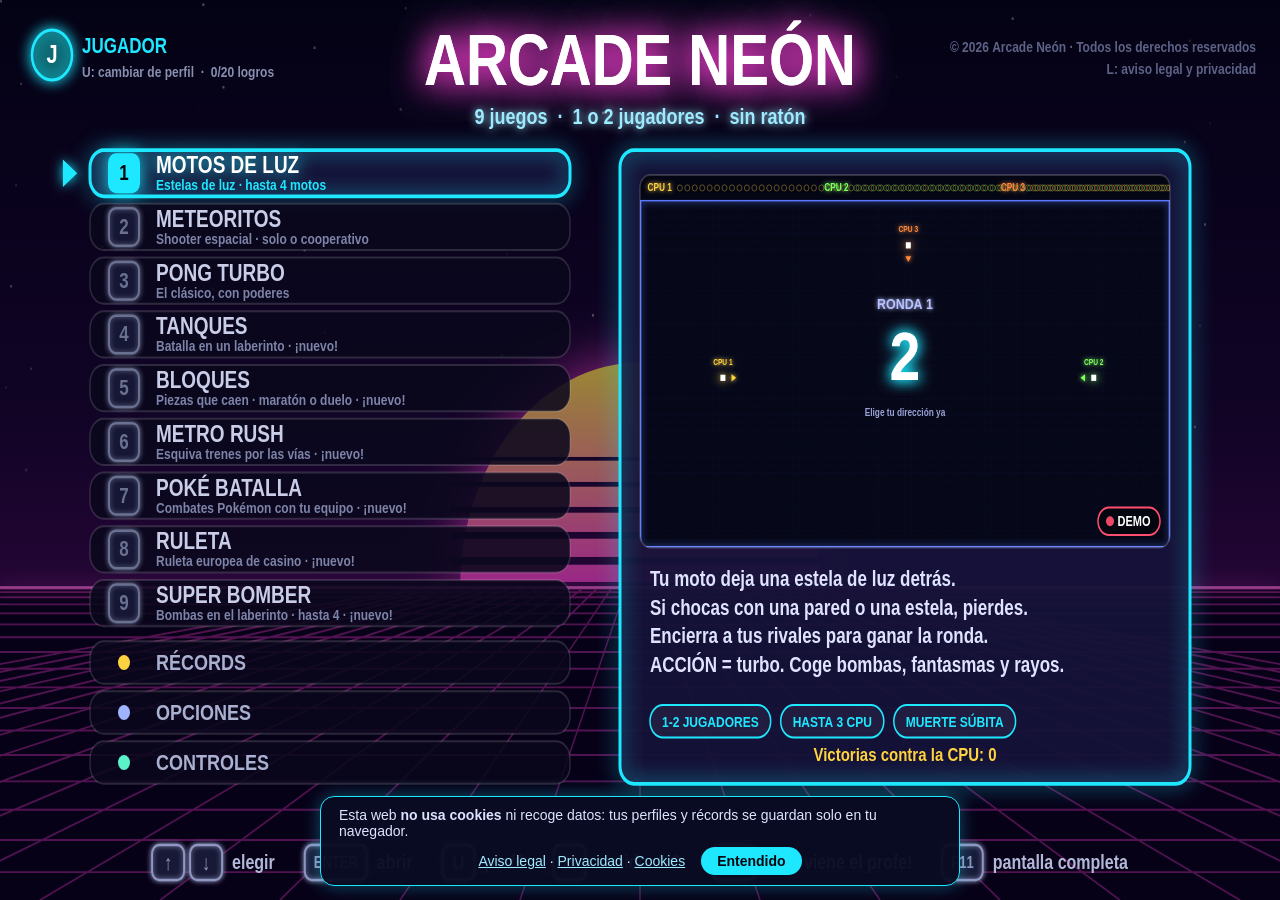
==== index.html @ 1b90b761 "Llenar toda la pantalla y boton de pantalla completa en el movil - Opcion "Forma de la imagen": LLEN" ====
<!doctype html>
<html lang="es">
<head>
<meta charset="utf-8">
<meta name="viewport" content="width=device-width,initial-scale=1">
<title>Arcade Neón</title>
<meta name="description" content="Arcade Neón: 9 minijuegos retro con estética neón para jugar solo o con un amigo en el mismo teclado. Motos de luz, meteoritos, pong, tanques, bloques, metro, combates Pokémon, ruleta y bombas. Gratis y sin instalar nada.">
<meta name="theme-color" content="#04050d">
<link rel="canonical" href="https://neonarcade.es/">
<meta property="og:type" content="website">
<meta property="og:url" content="https://neonarcade.es/">
<meta property="og:site_name" content="Arcade Neón">
<meta property="og:locale" content="es_ES">
<meta property="og:title" content="Arcade Neón · 9 juegos retro en tu navegador">
<meta property="og:description" content="Motos de luz, meteoritos, pong turbo, tanques, bloques, metro rush, combates Pokémon, ruleta y Super Bomber. Solo o con un amigo, con el teclado.">
<meta property="og:image" content="https://neonarcade.es/icons/icon-512.png">
<link rel="manifest" href="manifest.webmanifest">
<link rel="icon" id="favicon" href="icons/icon-192.png">
<link rel="apple-touch-icon" href="icons/icon-192.png">
<style>html,body{margin:0;height:100%;overflow:hidden;background:#04050d;overscroll-behavior:none}#c{position:fixed;left:0;top:0;display:block;cursor:none;outline:none;touch-action:none}#pad{position:fixed;left:0;right:0;bottom:0;z-index:6;touch-action:none;user-select:none;-webkit-user-select:none;-webkit-touch-callout:none;-webkit-tap-highlight-color:transparent;font-family:"Segoe UI",Roboto,Arial,sans-serif;color:#dfe3ff;--st:150px;--bt:78px}#pad[hidden]{display:none}#pad.port{background:linear-gradient(rgba(6,6,22,.5),rgba(6,6,22,.82) 30%);border-top:1.5px solid rgba(30,232,255,.4);box-shadow:0 -8px 24px rgba(30,232,255,.12)}#pad.land{top:0;pointer-events:none}#pad.land .pad-bar,#pad.land .pad-stick,#pad.land .pad-btns{pointer-events:auto}#pad.land .pad-base,#pad.land .pb{opacity:.6}.pad-bar{position:absolute;left:8px;right:8px;top:8px;display:flex;gap:6px;align-items:center}#pad.land .pad-bar{left:auto;right:8px;top:6px;max-width:calc(100% - 16px);opacity:.75}#pad.land .pk{height:32px;min-width:34px;padding:0 8px;font-size:12px}.pad-ctx{flex:1;display:flex;gap:6px;overflow-x:auto;scrollbar-width:none;touch-action:pan-x}.pad-ctx::-webkit-scrollbar{display:none}#pad.port .pad-bar{flex-wrap:wrap}#pad.port .pad-ctx{order:5;flex-basis:100%;flex-wrap:wrap;justify-content:center;overflow:visible}#pad.port .pad-ctx:empty{display:none}#pad.port .pad-sp{flex:1}#pad.land .pad-sp{display:none}.pk{flex:none;min-width:40px;height:38px;padding:0 11px;border-radius:10px;border:1.5px solid rgba(158,234,255,.45);background:rgba(10,12,35,.88);color:#dfe3ff;font:700 13px "Segoe UI",Roboto,Arial,sans-serif;white-space:nowrap;touch-action:none}.pk.ctx{border-color:rgba(255,210,63,.6);color:#ffe9a6}.pk.hot{border-color:#1ee8ff;color:#fff;box-shadow:0 0 12px rgba(30,232,255,.6)}.pk.down,.pb.down{filter:brightness(1.5);transform:scale(.93)}.pad-stick{position:absolute;left:0;bottom:0;width:50%;top:56px}#pad.land .pad-stick{top:auto;width:36%;height:62%}.pad-base{position:absolute;left:50%;top:50%;width:var(--st);height:var(--st);transform:translate(-50%,-50%);border-radius:50%;border:2px solid rgba(30,232,255,.55);background:radial-gradient(rgba(30,232,255,.14),rgba(30,232,255,.03) 70%);box-shadow:0 0 22px rgba(30,232,255,.28),inset 0 0 18px rgba(30,232,255,.15)}.pad-knob{position:absolute;left:29%;top:29%;width:42%;height:42%;border-radius:50%;background:radial-gradient(circle at 35% 35%,#c9fbff,#1ee8ff 55%,#0a7f90);box-shadow:0 0 16px #1ee8ff}.pad-btns{position:absolute;right:0;bottom:0;width:50%;top:56px}#pad.land .pad-btns{top:auto;width:36%;height:62%}.pb{position:absolute;width:var(--bt);height:var(--bt);border-radius:50%;border:0;padding:0;color:#05060f;font:900 28px "Segoe UI",Roboto,Arial,sans-serif;touch-action:none}.pb b{display:block;line-height:var(--bt)}.pb span{position:absolute;left:50%;top:calc(100% + 6px);transform:translateX(-50%);font:700 11px "Segoe UI",Roboto,Arial,sans-serif;color:#9aa3d6;white-space:nowrap;letter-spacing:.4px}.pb-a{right:12%;top:22%;background:radial-gradient(circle at 35% 30%,#c9fbff,#1ee8ff 60%,#0a8fa0);box-shadow:0 0 22px rgba(30,232,255,.65)}.pb-b{right:calc(12% + var(--bt) + 14px);top:calc(22% + var(--bt) * .55);background:radial-gradient(circle at 35% 30%,#ffd0f5,#ff3fd8 60%,#a01d8a);box-shadow:0 0 22px rgba(255,63,216,.6)}#pad-in{position:absolute;left:0;top:0;width:1px;height:1px;opacity:0;border:0;padding:0;font-size:16px;pointer-events:none}#aviso{position:fixed;left:50%;bottom:14px;transform:translateX(-50%);z-index:7;max-width:calc(100% - 32px);box-sizing:border-box;display:flex;flex-wrap:wrap;align-items:center;justify-content:center;gap:8px 16px;padding:10px 18px;border-radius:14px;background:rgba(10,12,35,.96);border:1.5px solid #1ee8ff;box-shadow:0 0 18px rgba(30,232,255,.35);color:#dfe3ff;font:14px "Segoe UI",Roboto,Arial,sans-serif;cursor:default}#aviso[hidden]{display:none}#aviso a{color:#9eeaff}#aviso button{font:700 14px "Segoe UI",Roboto,Arial,sans-serif;color:#05060f;background:#1ee8ff;border:0;border-radius:16px;padding:6px 16px;cursor:pointer}#profe{position:fixed;inset:0;z-index:10;background:#f4f6f8;color:#1d2433;font-family:"Segoe UI",Roboto,Arial,sans-serif;overflow:hidden;cursor:default}#profe[hidden]{display:none}.av-top{height:58px;background:#1f4e79;color:#fff;display:flex;align-items:center;padding:0 22px;gap:14px}.av-logo{width:32px;height:32px;border-radius:8px;background:#fff;display:flex;align-items:center;justify-content:center;flex:none}.av-brand{font-size:20px;font-weight:600;letter-spacing:.2px;white-space:nowrap}.av-search{margin-left:28px;flex:0 1 420px;height:34px;border-radius:17px;background:rgba(255,255,255,.16);display:flex;align-items:center;padding:0 16px;color:rgba(255,255,255,.75);font-size:14px;white-space:nowrap;overflow:hidden}.av-right{margin-left:auto;display:flex;align-items:center;gap:22px;font-size:14px;color:rgba(255,255,255,.9)}.av-avatar{width:36px;height:36px;border-radius:50%;background:#f0a830;color:#1d2433;display:flex;align-items:center;justify-content:center;font-weight:700}.av-body{display:flex;height:calc(100% - 58px)}.av-side{width:250px;flex:none;background:#fff;border-right:1px solid #e1e5ea;padding:14px 0;overflow:hidden}.av-nav{padding:11px 22px;font-size:15px;color:#33405a}.av-nav.sel{background:#e8f0f8;color:#1f4e79;font-weight:600;border-left:4px solid #1f4e79;padding-left:18px}.av-sec{padding:20px 22px 8px;font-size:12px;font-weight:700;color:#7a8599;text-transform:uppercase;letter-spacing:.6px}.av-course{padding:9px 22px;font-size:14px;color:#33405a;white-space:nowrap;overflow:hidden;text-overflow:ellipsis;display:flex;gap:10px;align-items:center}.av-dot{width:10px;height:10px;border-radius:3px;flex:none}.av-main{flex:1;overflow:auto;padding:26px 32px}.av-h1{font-size:24px;font-weight:600;margin:0 0 18px}.av-row{display:grid;grid-template-columns:2fr 1fr;gap:22px;margin-bottom:24px}.av-card{background:#fff;border:1px solid #e1e5ea;border-radius:10px;padding:18px 20px}.av-card h2,.av-h2{font-size:16px;margin:0 0 12px;color:#1d2433}.av-task{display:flex;justify-content:space-between;gap:12px;padding:10px 0;border-top:1px solid #eef1f4;font-size:14px;color:#33405a}.av-task b{font-weight:600;color:#1d2433}.av-due{color:#b54708;font-size:13px;white-space:nowrap}.av-grid{display:grid;grid-template-columns:repeat(4,minmax(0,1fr));gap:18px}.av-cls{background:#fff;border:1px solid #e1e5ea;border-radius:10px;overflow:hidden}.av-cls .hd{height:84px;padding:14px 16px;color:#fff;font-weight:600;font-size:17px;display:flex;align-items:flex-end;box-sizing:border-box}.av-cls .ft{padding:12px 16px;font-size:13px;color:#5a6577}.av-bar{height:6px;background:#eef1f4;border-radius:3px;margin-top:8px;overflow:hidden}.av-bar i{display:block;height:100%;background:#2e7d32}@media (max-width:1100px){.av-grid{grid-template-columns:repeat(2,minmax(0,1fr))}.av-row{grid-template-columns:1fr}}@media (max-width:760px){.av-side,.av-search{display:none}}</style>
</head>
<body>
<canvas id="c"></canvas>
<script src="pokedata.js"></script>
<div id="pad" hidden>
  <div class="pad-bar">
    <button class="pk" data-act="esc">◀</button>
    <div class="pad-ctx"></div>
    <span class="pad-sp"></span>
    <button class="pk" data-act="kb" title="Teclado">⌨</button>
    <button class="pk" data-act="snd" title="Sonido">🔇</button>
    <button class="pk" data-act="fs" title="Pantalla completa">⛶</button>
    <button class="pk" data-act="profe" title="¡Que viene el profe!">👀</button>
  </div>
  <div class="pad-stick"><div class="pad-base"><div class="pad-knob"></div></div></div>
  <div class="pad-btns">
    <button class="pb pb-b" data-act="b"><b>B</b><span></span></button>
    <button class="pb pb-a" data-act="a"><b>A</b><span></span></button>
  </div>
  <input id="pad-in" type="text" autocomplete="off" autocorrect="off" autocapitalize="off" spellcheck="false" aria-label="Teclado">
</div>
<div id="aviso" hidden>
  <span>Esta web <b>no usa cookies</b> ni recoge datos: tus perfiles y récords se guardan solo en tu navegador.</span>
  <span><a href="aviso-legal.html" target="_blank" rel="noopener">Aviso legal</a> · <a href="privacidad.html" target="_blank" rel="noopener">Privacidad</a> · <a href="cookies.html" target="_blank" rel="noopener">Cookies</a></span>
  <button id="aviso-ok">Entendido</button>
</div>
<div id="profe" hidden>
  <div class="av-top">
    <div class="av-logo"><svg width="22" height="22" viewBox="0 0 24 24"><path d="M2.5 8 12 4l9.5 4L12 12z" fill="#1f4e79"/><path d="M6 10.2v4.6c1.7 1.5 3.7 2.3 6 2.3s4.3-.8 6-2.3v-4.6" fill="none" stroke="#1f4e79" stroke-width="2"/><path d="M20.5 8.5v5" stroke="#1f4e79" stroke-width="1.6"/></svg></div>
    <div class="av-brand" id="av-brand">Aula Virtual</div>
    <div class="av-search">Buscar cursos, tareas y recursos…</div>
    <div class="av-right"><span>Avisos</span><span>Mensajes</span><div class="av-avatar" id="av-ini">A</div></div>
  </div>
  <div class="av-body">
    <div class="av-side">
      <div class="av-nav sel">Inicio</div>
      <div class="av-nav">Calendario</div>
      <div class="av-nav">Tareas</div>
      <div class="av-nav">Calificaciones</div>
      <div class="av-sec">Mis cursos</div>
      <div id="av-side-courses"></div>
    </div>
    <div class="av-main">
      <h1 class="av-h1" id="av-hello">Hola de nuevo</h1>
      <div class="av-row">
        <div class="av-card"><h2>Próximas entregas</h2><div id="av-tasks"></div></div>
        <div class="av-card"><h2>Avisos del centro</h2><div class="av-task">No hay avisos nuevos.</div></div>
      </div>
      <div class="av-h2">Mis cursos</div>
      <div class="av-grid" id="av-courses"></div>
    </div>
  </div>
</div>
<script>/*! Arcade Neón · © 2026 Arcade Neón · Todos los derechos reservados · https://neonarcade.es/ */
!function(){"use strict";const t=1280,e=720,s=2*Math.PI,i=document.getElementById("c"),a=i.getContext("2d"),o=document.getElementById("profe"),l="© 2026 Arcade Neón · Todos los derechos reservados";function n(){try{window.open("aviso-legal.html","_blank","noopener")}catch(t){}}let r=1,h=0,f=0,c=1,d=1;const u={p1:"#1ee8ff",p2:"#ff3fd8",cpu:["#ffd23f","#7dff5c","#ff8a3d"]},p='"Segoe UI Black","Arial Black","Segoe UI",sans-serif',m='"Segoe UI",Tahoma,Arial,sans-serif',b='Consolas,"Courier New",monospace',g=["FÁCIL","NORMAL","DIFÍCIL"],y=["—","FÁCIL","NORMAL","DIFÍCIL"],v=(t,e)=>t+Math.random()*(e-t),k=(t,e,s)=>t<e?e:t>s?s:t,S=t=>t[Math.floor(Math.random()*t.length)];function w(t,e){let i=(t-e)%s;return i>Math.PI&&(i-=s),i<-Math.PI&&(i+=s),i}function x(t){const e=t%2;return e<1?e:2-e}const M="arcadeneon_",A={get(t,e){try{const s=localStorage.getItem(M+t);return null===s?e:JSON.parse(s)}catch(t){return e}},set(t,e){try{localStorage.setItem(M+t,JSON.stringify(e))}catch(t){}},del(t){try{localStorage.removeItem(M+t)}catch(t){}},keys(){const t=[];try{for(let e=0;e<localStorage.length;e++){const s=localStorage.key(e);s&&0===s.indexOf(M)&&t.push(s.slice(11))}}catch(t){}return t}},T=["#1ee8ff","#ff3fd8","#ffd23f","#7dff5c","#ff8a3d","#c77dff","#5c8cff","#ff4d6d"],P={list:()=>A.get("profiles",[])||[],save(t){A.set("profiles",t)},pre:t=>"p"+t+"_",create(t,e){const s=this.list(),i=s.reduce((t,e)=>Math.max(t,e.id),0)+1,a={id:i,name:t,color:e||T[(i-1)%T.length]};return s.push(a),this.save(s),a},remove(t){const e=this.pre(t);for(const t of A.keys())0===t.indexOf(e)&&A.del(t);this.save(this.list().filter(e=>e.id!==t));const s=A.get("pinfail",{})||{};s[t]&&(delete s[t],A.set("pinfail",s))},rename(t,e){const s=this.list(),i=s.find(e=>e.id===t);i&&(i.name=e,this.save(s))},read(t,e,s){return A.get(this.pre(t)+e,s)},dump(t){const e={},s=this.pre(t);for(const t of A.keys())0===t.indexOf(s)&&(e[t.slice(s.length)]=A.get(t));return e},setPin(t,e){const s=this.list(),i=s.find(e=>e.id===t);if(i){if(e){const t=Math.random().toString(36).slice(2,10);i.pin={s:t,h:R(e,t)}}else delete i.pin;this.save(s),I&&I.id===t&&(i.pin?I.pin=i.pin:delete I.pin)}}};function E(t,e){let s=3735928559^e,i=1103547991^e;for(let e,a=0;a<t.length;a++)e=t.charCodeAt(a),s=Math.imul(s^e,2654435761),i=Math.imul(i^e,1597334677);return s=Math.imul(s^s>>>16,2246822507),s^=Math.imul(i^i>>>13,3266489909),i=Math.imul(i^i>>>16,2246822507),i^=Math.imul(s^s>>>13,3266489909),(4294967296*(2097151&i)+(s>>>0)).toString(36)}function R(t,e){let s=e+"|"+t;for(let e=0;e<4e3;e++)s=E(s+t,e);return s}function O(t){const e=(A.get("pinfail",{})||{})[t];return e&&e.until>Date.now()?Math.ceil((e.until-Date.now())/1e3):0}function C(t,e){if(!t||!t.pin)return!0;if(O(t.id))return!1;const s=A.get("pinfail",{})||{};if(R(e,t.pin.s)===t.pin.h)return delete s[t.id],A.set("pinfail",s),!0;const i=s[t.id]||{n:0,until:0};return i.n++,i.n>=5&&(i.until=Date.now()+6e4*Math.min(10,i.n-4)),s[t.id]=i,A.set("pinfail",s),!1}let I=null,D=0;const L={get:(t,e)=>A.get((I?P.pre(I.id):"")+t,e),set(t,e){A.set((I?P.pre(I.id):"")+t,e)}};!function(){if(!A.get("profiles",null)){A.set("profiles",[{id:1,name:"JUGADOR",color:T[0]}]);for(const t of A.keys())"profiles"===t||"cur"===t||"aviso_visto"===t||"pinfail"===t||/^p\d+_/.test(t)||(A.set("p1_"+t,A.get(t)),A.del(t));A.set("cur",1)}}(),I=P.list().find(t=>t.id===A.get("cur",0))||P.list()[0]||null;const N={music:!0,vol:2,shake:!0,glow:!0,fit:"fill"},B={};function U(){L.set("opts",B)}const q={d:{},get(t,e){return this.d[t]&&this.d[t][e]||0},add(t,e,s){const i=this.d[t]||(this.d[t]={});i[e]=(i[e]||0)+(s||1),L.set("stats",this.d),z.check()},max(t,e,s){const i=this.d[t]||(this.d[t]={});return s>(i[e]||0)&&(i[e]=s,L.set("stats",this.d),z.check(),!0)},reset(){this.d={},L.set("stats",this.d),L.set("best_meteor_1",0),L.set("best_meteor_2",0),L.set("roulette_last",[]),L.set("ach",[])}};function W(){for(const t in B)delete B[t];Object.assign(B,N,L.get("opts",{})||{}),q.d=L.get("stats",{})||{};const t=L.get("best_meteor_1",0),e=L.get("best_meteor_2",0),s=q.d.meteor||(q.d.meteor={});t>(s.best1||0)&&(s.best1=t),e>(s.best2||0)&&(s.best2=e)}W();const F=["tron","meteor","pong","tanks","blocks","runner","poke","roulette","bomber"],G=[{id:"first",n:"Primera partida",d:"Juega a cualquier juego.",ok:()=>F.some(t=>q.get(t,"played")>0)},{id:"explorer",n:"Explorador",d:"Prueba los 9 juegos.",ok:()=>F.every(t=>q.get(t,"played")>0)},{id:"tron_win",n:"Motero",d:"Gana a la CPU en Motos de luz.",ok:()=>q.get("tron","winsCPU")>0},{id:"tron_hard",n:"Rey de la luz",d:"Gana a la CPU difícil en Motos de luz.",ok:()=>q.get("tron","bestDiff")>=3},{id:"meteor_5k",n:"Cazameteoritos",d:"Haz 5.000 puntos en Meteoritos.",ok:()=>Math.max(q.get("meteor","best1"),q.get("meteor","best2"))>=5e3},{id:"meteor_boss",n:"Jefe derrotado",d:"Llega a la oleada 6 en Meteoritos.",ok:()=>q.get("meteor","maxWave")>=6},{id:"pong_win",n:"Raqueta de oro",d:"Gana a la CPU en Pong Turbo.",ok:()=>q.get("pong","winsCPU")>0},{id:"pong_hard",n:"Imparable",d:"Gana a la CPU difícil en Pong Turbo.",ok:()=>q.get("pong","bestDiff")>=3},{id:"tanks_win",n:"Comandante",d:"Gana a la CPU en Tanques.",ok:()=>q.get("tanks","winsCPU")>0},{id:"blocks_lines",n:"Constructor",d:"Haz 40 líneas en el maratón de Bloques.",ok:()=>q.get("blocks","lines")>=40},{id:"blocks_10k",n:"Arquitecto",d:"Haz 10.000 puntos en el maratón de Bloques.",ok:()=>q.get("blocks","best")>=1e4},{id:"runner_2k",n:"Corredor",d:"Haz 2.000 puntos en Metro Rush.",ok:()=>Math.max(q.get("runner","best1"),q.get("runner","best2"))>=2e3},{id:"runner_coins",n:"Hucha llena",d:"Junta 500 monedas en Metro Rush (en total).",ok:()=>q.get("runner","coins")>=500},{id:"poke_win",n:"Entrenador",d:"Gana un combate a la CPU en Poké Batalla.",ok:()=>q.get("poke","winsCPU")>0},{id:"poke_hard",n:"Campeón",d:"Gana a la CPU difícil en Poké Batalla.",ok:()=>q.get("poke","bestDiff")>=3},{id:"roul_50",n:"Habitual del casino",d:"Haz 50 tiradas en la Ruleta.",ok:()=>q.get("roulette","spins")>=50},{id:"roul_big",n:"¡Pleno!",d:"Gana 1.000 fichas de golpe en la Ruleta.",ok:()=>q.get("roulette","bigWin")>=1e3},{id:"bomber_win",n:"Dinamitero",d:"Gana a la CPU en Super Bomber.",ok:()=>q.get("bomber","winsCPU")>0},{id:"bomber_hard",n:"Maestro bomber",d:"Gana a la CPU difícil en Super Bomber.",ok:()=>q.get("bomber","bestDiff")>=3},{id:"legend",n:"Leyenda arcade",d:"Gana a la CPU en los 6 juegos que tienen CPU.",ok:()=>["tron","pong","tanks","blocks","poke","bomber"].every(t=>q.get(t,"winsCPU")>0)}],z={queue:[],list:()=>L.get("ach",[])||[],check(t){if(!I)return;const e=this.list();let s=!1;for(const i of G)e.indexOf(i.id)<0&&i.ok()&&(e.push(i.id),t||this.queue.push(i),s=!0);s&&L.set("ach",e)}};z.check(!0);const j={on:!1,ac:null,noiseBuf:null,master:null,ensure(){if(this.on)try{if(!this.ac){const t=window.AudioContext||window.webkitAudioContext;if(!t)return;this.ac=new t,this.master=this.ac.createGain(),this.master.connect(this.ac.destination),this.setVol();const e=this.ac.sampleRate;this.noiseBuf=this.ac.createBuffer(1,e,this.ac.sampleRate);const s=this.noiseBuf.getChannelData(0);for(let t=0;t<e;t++)s[t]=2*Math.random()-1}"suspended"===this.ac.state&&this.ac.resume()}catch(t){}},setVol(){this.master&&(this.master.gain.value=[0,.35,.7,1][B.vol]||.7)},toggle(){return this.on=!this.on,this.ensure(),this.on},tone(t,e,s,i,a,o){if(this.on&&this.ac)try{const l=this.ac.currentTime+(o||0),n=this.ac.createOscillator(),r=this.ac.createGain();n.type=s||"square",n.frequency.setValueAtTime(t,l),a&&n.frequency.exponentialRampToValueAtTime(Math.max(30,t+a),l+e),r.gain.setValueAtTime(1e-4,l),r.gain.linearRampToValueAtTime(i||.05,l+.005),r.gain.exponentialRampToValueAtTime(1e-4,l+e),n.connect(r),r.connect(this.master),n.start(l),n.stop(l+e+.03)}catch(t){}},noise(t,e,s,i){if(this.on&&this.ac&&this.noiseBuf)try{const a=this.ac.currentTime+(i||0),o=this.ac.createBufferSource();o.buffer=this.noiseBuf;const l=this.ac.createBiquadFilter();l.type="lowpass",l.frequency.setValueAtTime(s||1e3,a),l.frequency.exponentialRampToValueAtTime(80,a+t);const n=this.ac.createGain();n.gain.setValueAtTime(e||.1,a),n.gain.exponentialRampToValueAtTime(1e-4,a+t),o.connect(l),l.connect(n),n.connect(this.master),o.start(a),o.stop(a+t+.03)}catch(t){}}},V=()=>j.tone(520,.04,"square",.03),K=()=>j.tone(620,.09,"square",.05,500),H=()=>j.tone(420,.08,"square",.04,-200),J=()=>j.tone(440,.12,"square",.05),_=()=>j.tone(880,.3,"square",.06),X=()=>j.noise(.55,.22,1200),Q=()=>j.noise(.16,.09,2500),Z=()=>j.tone(1100,.05,"square",.012,-600),Y=()=>j.tone(240,.05,"square",.035),$=()=>j.tone(380,.04,"square",.03),tt=()=>{j.tone(520,.09,"triangle",.07,300),j.tone(780,.12,"triangle",.07,500,.08)},et=()=>{j.tone(660,.1,"square",.05),j.tone(990,.16,"square",.05,0,.1)},st=()=>{[523,659,784,1047].forEach((t,e)=>j.tone(t,.16,"square",.05,0,.11*e))},it=()=>{[392,330,262,196].forEach((t,e)=>j.tone(t,.2,"triangle",.06,0,.14*e))},at=t=>440*Math.pow(2,(t-69)/12),ot={cur:null,nextT:0,step:0,tracks:{menu:{bpm:100,prog:[[57,0],[53,1],[60,1],[55,1]],play(t,e,s,i,a){const o=t%16;o%4==0&&j.tone(at(i-12),3.2*s,"triangle",.1,0,e),o%2==0&&j.tone(at(i+12+a[o/2%3]),1.5*s,"square",.016,0,e),0===o&&j.tone(at(i+a[1]),15*s,"sine",.025,0,e),o%4==2&&j.noise(.03,.012,9e3,e)}},game:{bpm:138,prog:[[57,0],[53,1],[55,1],[52,0]],play(t,e,s,i,a){const o=t%16;o%2==0&&j.tone(at(i-12+(o%4==2?12:0)),1.6*s,"triangle",.1,0,e),o%8==0&&j.tone(120,.14,"sine",.14,-80,e),o%8==4&&j.noise(.1,.045,3500,e),o%2==1&&j.noise(.02,.01,1e4,e),j.tone(at(i+12+a[o%3]+(o>=8?12:0)),.8*s,"square",.01,0,e)}}},update(t){const e=j.ac;if(!(t&&j.on&&B.music&&e&&"running"===e.state))return void(this.cur=null);t!==this.cur&&(this.cur=t,this.step=0,this.nextT=e.currentTime+.1),this.nextT<e.currentTime&&(this.nextT=e.currentTime+.02);const s=this.tracks[t],i=60/s.bpm/4;for(;this.nextT<e.currentTime+.2;){const t=s.prog[Math.floor(this.step/16)%s.prog.length];s.play(this.step,this.nextT-e.currentTime,i,t[0],t[1]?[0,4,7]:[0,3,7]),this.nextT+=i,this.step++}}},lt=Object.create(null),nt={p1:{up:["KeyW"],down:["KeyS"],left:["KeyA"],right:["KeyD"],act:["Space","ShiftLeft","KeyE","KeyF"]},p2:{up:["ArrowUp"],down:["ArrowDown"],left:["ArrowLeft"],right:["ArrowRight"],act:["Enter","NumpadEnter","ShiftRight","ControlRight","Numpad0","Slash","Period","Minus"]},solo:{}};for(const t of["up","down","left","right","act"])nt.solo[t]=nt.p1[t].concat(nt.p2[t]);function rt(t,e){const s=t[e];for(let t=0;t<s.length;t++)if(lt[s[t]])return!0;return!1}function ht(t,e,s){return t[e].indexOf(s)>=0}const ft=t=>"ArrowUp"===t||"KeyW"===t,ct=t=>"ArrowDown"===t||"KeyS"===t,dt=t=>"ArrowLeft"===t||"KeyA"===t,ut=t=>"ArrowRight"===t||"KeyD"===t,pt=t=>"Enter"===t||"NumpadEnter"===t||"Space"===t,mt=t=>"Escape"===t||"Backspace"===t;function bt(t,e){B.glow?(a.shadowColor=t,a.shadowBlur=e*r):a.shadowBlur=0}function gt(){a.shadowBlur=0}function yt(t,e,s,i,o,l){l=l||{},a.save();const n=l.font||m;if(a.font=(l.w||(n===p?"900":"600"))+" "+i+"px "+n,a.textAlign=l.align||"center",a.textBaseline=l.base||"middle",null!=l.alpha&&(a.globalAlpha*=l.alpha),a.fillStyle=o,l.glow&&B.glow){a.shadowColor=l.gc||o,a.shadowBlur=l.glow*r;for(let i=0;i<(l.passes||1);i++)a.fillText(t,e,s)}else a.fillText(t,e,s);a.restore()}function vt(t,e,s,i){a.save(),a.font=(i||"600")+" "+e+"px "+(s||m);const o=a.measureText(t).width;return a.restore(),o}function kt(t,e,s,i,o){o=Math.min(o,s/2,i/2),a.beginPath(),a.moveTo(t+o,e),a.arcTo(t+s,e,t+s,e+i,o),a.arcTo(t+s,e+i,t,e+i,o),a.arcTo(t,e+i,t,e,o),a.arcTo(t,e,t+s,e,o),a.closePath()}function St(t,e,s,i,o,l,n){i=i||38,o=o||36,l=l||"#cfd6ff",a.save(),kt(e-i/2,s-o/2,i,o,7),a.fillStyle=n?l:"rgba(18,20,48,0.95)",bt(l,n?16:5),a.fill(),a.lineWidth=2,a.strokeStyle=l,a.stroke(),gt(),a.fillStyle=n?"#05060f":l,a.font="700 "+(t.length>2?13:17)+"px "+m,a.textAlign="center",a.textBaseline="middle",a.fillText(t,e,s+1),a.restore()}function wt(t,e,s){s=s||"#8f96c0";const i=t.map(([t,e])=>{const s=t.map(t=>Math.max(32,vt(t,t.length>2?13:17,m,"700")+18)),i=vt(e,16);return{ks:t,kw:s,lab:e,lw:i,w:s.reduce((t,e)=>t+e+6,0)+4+i}});let o=i.reduce((t,e)=>t+e.w,0)+30*(i.length-1);const l=Math.min(1,1240/o);a.save(),l<1&&(a.translate(640*(1-l),e*(1-l)),a.scale(l,l));let n=640-o/2;for(const t of i)t.ks.forEach((i,a)=>{St(i,n+t.kw[a]/2,e,t.kw[a],28,s,!1),n+=t.kw[a]+6}),yt(t.lab,n+4,e+1,16,"#b3b8d8",{align:"left"}),n+=4+t.lw+30;a.restore()}function xt(t,e,s,i,o){o=o||10,a.save(),a.fillStyle=i,bt(i,10),a.beginPath(),s>0?(a.moveTo(t-.6*o,e-o),a.lineTo(t+.7*o,e),a.lineTo(t-.6*o,e+o)):(a.moveTo(t+.6*o,e-o),a.lineTo(t-.7*o,e),a.lineTo(t+.6*o,e+o)),a.closePath(),a.fill(),a.restore()}function Mt(t,e,s,i,o,l){a.save(),kt(t,e,s,i,14),a.fillStyle=l?"rgba(22,18,56,0.95)":"rgba(10,8,28,0.86)",a.fill(),a.lineWidth=l?3:1.5,a.strokeStyle=l?o:"rgba(255,255,255,0.14)",l&&bt(o,18),a.stroke(),a.restore()}function At(t,e,s,i,o,l){a.save(),kt(t,e,s,i,10),a.fillStyle="rgba(8,8,26,0.9)",a.fill(),a.lineWidth=1.5,a.strokeStyle=l,a.globalAlpha=.7,a.stroke(),a.restore(),yt(o,t+s/2,e+16,13,l,{font:p})}const Tt={p:[],txt:[],shake:0,burst(t,e,i,a,o,l,n,r){a=a||20,o=o||250,l=l||.7,n=n||3,r=r||0,this.p.length>1800&&(a=Math.min(a,3));for(let h=0;h<a;h++){const a=Math.random()*s,h=o*(.25+.75*Math.random()),f=l*(.5+.5*Math.random());this.p.push({x:t,y:e,vx:Math.cos(a)*h,vy:Math.sin(a)*h,life:f,max:f,color:i,size:n*(.6+.8*Math.random()),g:r})}},float(t,e,s,i,a){s&&this.txt.push({x:t,y:e,s:s,color:i,size:a||22,t:0})},update(t){const e=Math.exp(-2.2*t);for(let s=this.p.length-1;s>=0;s--){const i=this.p[s];i.life-=t,i.life<=0?(this.p[s]=this.p[this.p.length-1],this.p.pop()):(i.x+=i.vx*t,i.y+=i.vy*t,i.vx*=e,i.vy=i.vy*e+i.g*t)}for(let e=this.txt.length-1;e>=0;e--){const s=this.txt[e];s.t+=t,s.y-=45*t,s.t>1.3&&this.txt.splice(e,1)}this.shake=Math.max(0,this.shake-40*t)},draw(){a.save(),a.globalCompositeOperation="lighter";for(const t of this.p)a.globalAlpha=t.life/t.max,a.fillStyle=t.color,a.fillRect(t.x-t.size/2,t.y-t.size/2,t.size,t.size);a.restore();for(const t of this.txt)yt(t.s,t.x,t.y,t.size,t.color,{font:p,glow:12,alpha:Math.min(1,2.5*(1.3-t.t))})},confetti(t){const e=[t,"#ffffff","#ffd23f","#7dff5c","#ff3fd8","#1ee8ff"];for(let t=0;t<6;t++)this.burst(v(200,1080),v(150,400),S(e),40,500,2.2,5,300)},clear(){this.p.length=0,this.txt.length=0,this.shake=0}};let Pt=null;function Et(t){Pt={s:t,t:0}}const Rt=[0,1,0,-1],Ot=[-1,0,1,0],Ct=1/42;class It{constructor(t){this.o=t,this.C=16,this.cols=80,this.rows=42,this.oy=48;const e=this.cols*this.rows;this.grid=new Uint8Array(e),this.from=new Int32Array(e).fill(-1),this.visit=new Int32Array(e),this.q=new Int32Array(e),this.stamp=0,this.players=[];for(let e=0;e<t.players;e++)this.players.push({human:!0,name:"JUGADOR "+(e+1),short:"J"+(e+1),color:e?u.p2:u.p1,scheme:1===t.players?nt.solo:e?nt.p2:nt.p1});for(let e=0;e<t.cpus;e++)this.players.push({human:!1,name:"CPU "+(e+1),short:"CPU "+(e+1),color:u.cpu[e]});this.players.forEach((t,e)=>{t.id=e,t.wins=0,t.cells=[]}),this.items=[],this.trail=document.createElement("canvas"),this.tctx=this.trail.getContext("2d"),this.round=0,this.over=null,this.t=0,this.match=null,this.goT=0,this.onResize(),this.newRound()}onResize(){this.trail.width=c,this.trail.height=d,this.renderTrail()}cx(t){return t*this.C+this.C/2}cy(t){return this.oy+t*this.C+this.C/2}newRound(){this.round++,this.grid.fill(0),this.from.fill(-1),this.items=[],this.itemT=v(3,5);const t=[[.15,.5,1],[.85,.5,3],[.5,.14,2],[.5,.86,0]];this.players.forEach((e,s)=>{const i=t[s];e.x=Math.floor(i[0]*this.cols),e.y=Math.floor(i[1]*this.rows),e.dir=i[2],e.qd=[],e.alive=!0,e.turbo=1,e.boost=!1,e.ghost=0,e.acc=0,e.aiBoost=0,e.dissolve=-1,e.cells=[],this.occupy(e,e.y*this.cols+e.x,-1)}),this.state="count",this.stateT=3,this.tickAcc=0,this.fast=1,this.roundWinner=null,this.rt=0,this.sd=!1,this.spd=1,this.renderTrail()}occupy(t,e,s){this.grid[e]=t.id+1,this.from[e]=s,t.cells.push(e),this.drawCell(e)}renderTrail(){const s=this.tctx;s.setTransform(1,0,0,1,0,0),s.clearRect(0,0,this.trail.width,this.trail.height),s.setTransform(this.trail.width/t,0,0,this.trail.height/e,0,0);for(let t=0;t<this.grid.length;t++)this.grid[t]&&this.drawCell(t)}drawCell(t){const e=this.tctx,s=this.cols,i=this.grid[t];if(!i)return;const a=this.players[i-1].color,o=this.cx(t%s),l=this.cy(t/s|0);let n=o,h=l;const f=this.from[t];f>=0&&this.grid[f]===i&&(n=this.cx(f%s),h=this.cy(f/s|0)),e.shadowColor=a,e.shadowBlur=B.glow?12*r:0,e.fillStyle=a,e.fillRect(Math.min(n,o)-3,Math.min(h,l)-3,Math.abs(o-n)+6,Math.abs(l-h)+6),e.shadowBlur=0,e.fillStyle="rgba(255,255,255,0.6)",e.fillRect(Math.min(n,o)-1,Math.min(h,l)-1,Math.abs(o-n)+2,Math.abs(l-h)+2)}onKey(t){for(const e of this.players){if(!e.human||!e.alive)continue;let s=-1;ht(e.scheme,"up",t)?s=0:ht(e.scheme,"right",t)?s=1:ht(e.scheme,"down",t)?s=2:ht(e.scheme,"left",t)&&(s=3),s<0||("count"===this.state?(e.dir=s,e.qd.length=0):"play"===this.state&&e.qd.length<3&&e.qd.push(s))}}update(t){this.t+=t;for(const e of this.items)e.t+=t;if("count"===this.state){const e=Math.ceil(this.stateT);this.stateT-=t;const s=Math.ceil(this.stateT);return void(s!==e&&(s>0?J():(_(),this.state="play",this.goT=.8)))}this.goT>0&&(this.goT-=t);for(const e of this.players)e.dissolve>0&&(e.dissolve-=t,e.dissolve<=0&&this.clearTrail(e));if("play"===this.state){this.rt+=t,!this.sd&&this.rt>30&&(this.sd=!0,Tt.float(640,320,"¡MUERTE SÚBITA!","#ff4d6d",40),J()),this.spd=this.rt>30?Math.min(1.8,1+.025*(this.rt-30)):1,this.tickAcc+=t*this.fast*this.spd;let e=0;for(;this.tickAcc>=Ct&&e<14;)if(this.tickAcc-=Ct,e++,this.tick(),"play"!==this.state){this.tickAcc=0;break}this.itemT-=t,this.itemT<=0&&(this.itemT=v(4,7),this.items.length<2&&this.spawnItem()),this.items=this.items.filter(t=>t.t<12)}else if("end"===this.state&&(this.stateT-=t,this.stateT<=0))if(this.match){this.state="done";const t=this.match,e=this.players.slice().sort((t,e)=>e.wins-t.wins).map(t=>({s:t.name+":  "+t.wins+(1===t.wins?" ronda":" rondas"),c:t.color}));this.over={title:"¡"+t.name+" GANA!",color:t.color,lines:e},Tt.confetti(t.color),t.human?(st(),this.players.some(t=>!t.human)&&(q.add("tron","winsCPU"),q.max("tron","bestDiff",this.o.diff+1))):it()}else this.newRound()}tick(){const t=this.cols,e=this.rows,s=this.grid,i=[];for(const t of this.players){if(!t.alive)continue;let e;t.human?e=rt(t.scheme,"act"):(e=t.aiBoost>0,t.aiBoost>0&&(t.aiBoost-=Ct)),t.boost=e&&t.turbo>.01,t.boost?t.turbo=Math.max(0,t.turbo-Ct/1.1):t.turbo=Math.min(1,t.turbo+Ct/7),t.ghost>0&&(t.ghost=Math.max(0,t.ghost-Ct)),t.acc+=t.boost?1.6:1,t.acc>=3&&(t.acc-=3,i.push(t))}if(!i.length)return;for(const t of i){if(t.human)for(;t.qd.length;){const e=t.qd.shift();if(e!==t.dir&&e!==(t.dir+2)%4){t.dir=e;break}}else t.dir=this.ai(t);t.nx=t.x+Rt[t.dir],t.ny=t.y+Ot[t.dir]}const a=[];for(const o of i){let l=!1;if(o.nx<0||o.ny<0||o.nx>=t||o.ny>=e)l=!0;else if(s[o.ny*t+o.nx]&&o.ghost<=0)l=!0;else for(const t of i)if(t!==o&&t.nx===o.nx&&t.ny===o.ny){l=!0;break}l&&a.push(o)}for(const e of i){if(a.indexOf(e)>=0)continue;const i=e.y*t+e.x;e.x=e.nx,e.y=e.ny;const o=e.y*t+e.x;s[o]||this.occupy(e,o,i);for(let t=this.items.length-1;t>=0;t--){const s=this.items[t];s.x===e.x&&s.y===e.y&&(this.items.splice(t,1),this.apply(e,s))}}for(const t of a)this.kill(t);a.length&&this.checkEnd()}checkEnd(){const t=this.players.filter(t=>t.alive);if(t.length<=1){this.state="end",this.stateT=2.4,this.fast=1;const e=t[0]||null;this.roundWinner=e,e&&(e.wins++,e.wins>=this.o.rounds&&(this.match=e)),this.match||(e&&e.human?et():it())}else t.some(t=>t.human)||this.demo||(this.fast=3)}kill(t){t.alive=!1,t.dissolve=.7;const e=this.cx(k(t.nx,0,this.cols-1)),s=this.cy(k(t.ny,0,this.rows-1));Tt.burst(e,s,t.color,60,420,1.1,4),Tt.burst(e,s,"#ffffff",20,250,.6,3),Tt.shake=Math.max(Tt.shake,14),X()}clearTrail(t){const e=t.id+1;let s=0;for(const i of t.cells)this.grid[i]===e&&(this.grid[i]=0,s++%3==0&&Tt.burst(this.cx(i%this.cols),this.cy(i/this.cols|0),t.color,1,60,.6,3));t.cells=[],this.renderTrail()}spawnItem(){for(let t=0;t<60;t++){const t=2+Math.floor(Math.random()*(this.cols-4)),e=2+Math.floor(Math.random()*(this.rows-4));if(this.grid[e*this.cols+t])continue;if(this.items.some(s=>s.x===t&&s.y===e))continue;if(this.players.some(s=>s.alive&&Math.abs(s.x-t)+Math.abs(s.y-e)<7))continue;const s=Math.random();return void this.items.push({x:t,y:e,type:s<.4?"bomb":s<.7?"ghost":"turbo",t:0})}}apply(t,e){const s=this.cx(e.x),i=this.cy(e.y),a=this.cols;if("bomb"===e.type){const t=6;for(let s=-t;s<=t;s++)for(let i=-t;i<=t;i++){if(i*i+s*s>t*t)continue;const o=e.x+i,l=e.y+s;o<0||l<0||o>=a||l>=this.rows||(this.grid[l*a+o]=0)}for(const t of this.players)t.alive&&(this.grid[t.y*a+t.x]=t.id+1);this.renderTrail(),Tt.burst(s,i,"#ff8a3d",80,520,1,4),Tt.burst(s,i,"#ffe66b",40,300,.8,3),Tt.shake=16,X(),Tt.float(s,i-24,"¡BOMBA!","#ff8a3d")}else"ghost"===e.type?(t.ghost=3,tt(),Tt.float(s,i-24,"¡FANTASMA!","#d9d2ff")):(t.turbo=1,tt(),Tt.float(s,i-24,"¡TURBO LLENO!","#ffe14d"))}free(t,e,s){return!(t<0||e<0||t>=this.cols||e>=this.rows)&&(!this.grid[e*this.cols+t]||s.ghost>.15)}flood(t,e,s){const i=this.cols,a=this.rows,o=this.grid,l=this.visit,n=this.q,r=++this.stamp;let h=0,f=0,c=0;const d=e*i+t;for(l[d]=r,n[f++]=d;h<f&&c<s;){const t=n[h++];c++;const e=t%i,s=t/i|0;if(e>0){const e=t-1;o[e]||l[e]===r||(l[e]=r,n[f++]=e)}if(e<i-1){const e=t+1;o[e]||l[e]===r||(l[e]=r,n[f++]=e)}if(s>0){const e=t-i;o[e]||l[e]===r||(l[e]=r,n[f++]=e)}if(s<a-1){const e=t+i;o[e]||l[e]===r||(l[e]=r,n[f++]=e)}}return c}run(t,e,s){let i=t.x,a=t.y,o=0;for(;o<s&&(i+=Rt[e],a+=Ot[e],!(i<0||a<0||i>=this.cols||a>=this.rows||this.grid[a*this.cols+i]));)o++;return o}ai(t){const e=this.o.diff,s=[t.dir,(t.dir+1)%4,(t.dir+3)%4],i=[30,180,500][e];let a=t.dir,o=-1/0;for(const l of s){const s=t.x+Rt[l],n=t.y+Ot[l];let r;if(this.free(s,n,t)){r=this.flood(s,n,i),l===t.dir&&(r+=1.5);for(const i of this.players){if(i===t||!i.alive)continue;const a=i.x+Rt[i.dir],o=i.y+Ot[i.dir];if(e>0&&a===s&&o===n&&(r-=2===e?80:30),2===e){const e=i.x+5*Rt[i.dir],a=i.y+5*Ot[i.dir],o=Math.abs(e-t.x)+Math.abs(a-t.y);Math.abs(e-s)+Math.abs(a-n)<o&&o<25&&(r+=2.5)}}for(const i of this.items){const a=Math.abs(i.x-t.x)+Math.abs(i.y-t.y),o=Math.abs(i.x-s)+Math.abs(i.y-n);a<16&&o<a&&(r+=[1,3,5][e])}r+=Math.random()*[8,2.5,1][e]}else r=-1e6+Math.random();r>o&&(o=r,a=l)}return 0===e&&Math.random()<.012&&(a=S(s)),t.aiBoost<=0&&t.turbo>.7?this.run(t,a,14)>=12&&Math.random()<[.01,.03,.05][e]&&(t.aiBoost=v(.3,.9)):t.aiBoost>0&&this.run(t,a,6)<5&&(t.aiBoost=0),a}drawItem(t){if(t.t>9&&Math.sin(20*this.t)>0)return;const e=this.cx(t.x),i=this.cy(t.y),o=1+.12*Math.sin(6*this.t+t.x),l={bomb:"#ff7a3d",ghost:"#cfc4ff",turbo:"#ffe14d"}[t.type];a.save(),a.translate(e,i),a.scale(o,o),bt(l,16),a.strokeStyle=l,a.lineWidth=2,a.beginPath(),a.arc(0,0,13,0,s),a.stroke(),a.fillStyle=l,"bomb"===t.type?(a.beginPath(),a.arc(0,2,6.5,0,s),a.fill(),a.fillRect(-1,-8,2,5),a.fillStyle="#fff",a.fillRect(-1.5,-10.5,3,3)):"ghost"===t.type?(a.beginPath(),a.arc(0,-1,6.5,Math.PI,0),a.lineTo(6.5,7),a.lineTo(3.2,4.5),a.lineTo(0,7),a.lineTo(-3.2,4.5),a.lineTo(-6.5,7),a.closePath(),a.fill(),gt(),a.fillStyle="#060818",a.fillRect(-3.5,-2,2,3),a.fillRect(1.5,-2,2,3)):(a.beginPath(),a.moveTo(2,-9),a.lineTo(-5,1),a.lineTo(-.5,1),a.lineTo(-2,9),a.lineTo(5,-1),a.lineTo(.5,-1),a.closePath(),a.fill()),a.restore()}draw(){const s=this.C,i=this.cols,o=this.rows,l=this.oy;a.fillStyle="#060818",a.fillRect(0,0,t,e),a.strokeStyle="rgba(80,110,255,0.07)",a.lineWidth=1,a.beginPath();for(let t=0;t<=i;t++)a.moveTo(t*s,l),a.lineTo(t*s,l+o*s);for(let e=0;e<=o;e++)a.moveTo(0,l+e*s),a.lineTo(t,l+e*s);a.stroke(),a.save();const n=this.sd?"#ff4d6d":"#5a78ff";bt(n,14),a.strokeStyle=n,a.lineWidth=3,a.strokeRect(1.5,l+1.5,t-3,o*s-3),a.restore(),a.drawImage(this.trail,0,0,t,e);for(const t of this.items)this.drawItem(t);for(const t of this.players){if(!t.alive)continue;const e=this.cx(t.x),s=this.cy(t.y);a.save(),t.ghost>0&&(a.globalAlpha=.45+.35*Math.sin(25*this.t)),bt(t.color,t.boost?30:20),a.fillStyle="#fff",a.fillRect(e-6,s-6,12,12),a.restore()}if(this.drawHUD(),"count"===this.state){for(const t of this.players){const e=this.cx(t.x),s=this.cy(t.y);yt(t.short,e,s-30,16,t.color,{font:p,glow:10});const i=e+24*Rt[t.dir],o=s+24*Ot[t.dir];a.save(),a.translate(i,o),a.rotate(t.dir*Math.PI/2),a.fillStyle=t.color,bt(t.color,10),a.beginPath(),a.moveTo(0,-8),a.lineTo(7,3),a.lineTo(-7,3),a.closePath(),a.fill(),a.restore()}const t=Math.ceil(this.stateT),e=this.stateT-Math.floor(this.stateT);yt("RONDA "+this.round,640,250,30,"#b9c2ff",{font:p,glow:10}),yt(String(t),640,360,110+70*e,"#fff",{font:p,glow:30,gc:"#1ee8ff",passes:2}),yt("Elige tu dirección ya",640,460,20,"#9aa3d6")}if(this.goT>0&&yt("¡YA!",640,360,130,"#fff",{font:p,glow:30,gc:"#7dff5c",passes:2,alpha:Math.min(1,2*this.goT)}),"play"===this.state&&(this.fast>1?yt("▶▶  AVANCE RÁPIDO",640,l+30,20,"#9aa3d6",{font:p}):this.sd&&yt("MUERTE SÚBITA  ·  VELOCIDAD x"+this.spd.toFixed(1),640,l+30,18,"#ff4d6d",{font:p,glow:8})),"end"===this.state){const t=this.roundWinner;a.save(),kt(310,280,660,160,20),a.fillStyle="rgba(5,6,22,0.88)",a.fill(),a.lineWidth=2.5,a.strokeStyle=t?t.color:"#ffffff",bt(t?t.color:"#fff",18),a.stroke(),a.restore(),yt(t?"¡RONDA PARA "+t.name+"!":"¡EMPATE!",640,338,44,"#fff",{font:p,glow:24,gc:t?t.color:"#fff"}),yt(this.players.map(t=>t.short+" "+t.wins).join("   ·   "),640,398,22,"#c9cde8",{font:p})}}drawHUD(){a.fillStyle="rgba(5,6,20,0.95)",a.fillRect(0,0,t,this.oy);const e=this.players.length,i=t/e;this.players.forEach((t,e)=>{const o=e*i+18,l=t.alive||"count"===this.state?1:.35;yt(t.short,o,25,20,t.color,{font:p,align:"left",glow:1===l?10:0,alpha:l});const n=o+78;for(let e=0;e<this.o.rounds;e++)a.save(),a.globalAlpha=l,a.beginPath(),a.arc(n+18*e,25,6,0,s),e<t.wins?(a.fillStyle=t.color,bt(t.color,10),a.fill()):(a.strokeStyle=t.color,a.lineWidth=1.5,a.globalAlpha=.5*l,a.stroke()),a.restore();const r=n+18*this.o.rounds+6,h=Math.min(90,i-(r-e*i)-16);h>20&&(a.save(),a.globalAlpha=l,a.fillStyle="rgba(255,255,255,0.12)",a.fillRect(r,21,h,8),a.fillStyle=t.ghost>0?"#cfc4ff":t.turbo>.99?"#ffe14d":t.color,a.fillRect(r,21,h*t.turbo,8),a.restore())})}}class Dt{constructor(s){this.o=s;const i=s.diff;this.dm=[.78,1,1.25][i];const a=[5,3,3][i];this.ships=[];for(let t=0;t<s.players;t++)this.ships.push({id:t,name:"JUGADOR "+(t+1),short:"J"+(t+1),color:t?u.p2:u.p1,scheme:1===s.players?nt.solo:t?nt.p2:nt.p1,x:1===s.players?640:t?793.6:486.4,y:620,vx:0,vy:0,lives:a,score:0,cd:0,triple:0,shield:!1,inv:2.5,dead:!1,out:!1,respawn:0,tilt:0,combo:0,comboT:0});this.bul=[],this.eb=[],this.en=[],this.items=[],this.stars=[];for(let s=0;s<140;s++){const s=v(.2,1);this.stars.push({x:Math.random()*t,y:Math.random()*e,z:s,c:"rgba(200,220,255,"+(.2+.6*s).toFixed(2)+")"})}this.wave=0,this.t=0,this.over=null,this.ending=!1,this.endT=0,this.banner=null,this.flashT=0,this.best=q.get("meteor","best"+s.players),this.nextWave()}nextWave(){this.wave++,this.isBoss=this.wave%5==0,this.banner={a:this.isBoss?"¡JEFE FINAL!":"OLEADA "+this.wave,b:this.isBoss?"Destruye la nave nodriza":1===this.wave?"Mantén ACCIÓN para disparar":"",t:0,c:this.isBoss?"#c77dff":"#ffb13d"},this.toSpawn=this.isBoss?0:10+3*this.wave,this.spawnT=2.2,this.bossPending=this.isBoss,this.waveClearT=-1}nearest(t,e){let s=null,i=1e18;for(const a of this.ships){if(a.dead||a.out)continue;const o=(a.x-t)*(a.x-t)+(a.y-e)*(a.y-e);o<i&&(i=o,s=a)}return s}addRock(t,e,i,a,o){const l=[0,15,27,44][i],n=3===i?11:2===i?9:7,r=[];for(let t=0;t<n;t++)r.push(l*v(.72,1.08));this.en.push({type:"rock",x:t,y:e,r:l,size:i,hp:[0,1,2,4][i],vx:null!=a?a:v(-40,40),vy:null!=o?o:v(70,130)*this.dm*(1+.035*this.wave),rot:Math.random()*s,vr:v(-1.5,1.5),pts:r,flash:0,color:3===i?"#ff9f43":2===i?"#ffcf5c":"#fff27a"})}addShip(){const t=v(100,1180);this.en.push({type:"ship",x:t,baseX:t,y:-40,r:22,hp:3+Math.floor(this.wave/4),t:Math.random()*s,amp:v(80,220),ty:v(90,260),fire:v(1,2.2),life:0,flash:0})}addKami(t,e,s){this.en.push({type:"kami",x:null!=t?t:v(80,1200),y:null!=e?e:-30,r:16,hp:1,ty:null!=s?s:v(90,180),state:0,vx:0,vy:0,wait:1.3,flash:0})}spawnBoss(){const t=this.wave/5,e=Math.round((70+40*t)*(2===this.o.players?1.6:1)*(.8+.2*this.dm));this.en.push({type:"boss",x:640,y:-120,r:64,hp:e,max:e,t:0,fire:2,kami:5,flash:0,k:t,pat:0}),X()}spawnEnemy(){const t=this.wave,e=Math.random(),s=t>=2?Math.min(.12+.03*t,.35):0,i=t>=3?Math.min(.08+.02*t,.25):0;if(e<s)this.addShip();else if(e<s+i)this.addKami();else{const t=Math.random();this.addRock(v(60,1220),-60,t<.5?3:t<.85?2:1)}}eshot(t,e,s,i){this.eb.push({x:t,y:e,vx:Math.cos(s)*i,vy:Math.sin(s)*i,r:6})}fire(t){const e=t.triple>0?[-.16,0,.16]:[0];for(const s of e)this.bul.push({x:t.x+10*Math.sin(s),y:t.y-22,vx:900*Math.sin(s),vy:900*-Math.cos(s),r:4,owner:t});Z()}mult(t){return Math.min(5,1+Math.floor(t.combo/6))}updShip(t,e){if(t.out)return;if(t.dead)return t.respawn-=e,void(t.respawn<=0&&t.lives>0&&(t.dead=!1,t.x=1===this.o.players?640:t.id?793.6:486.4,t.y=620,t.vx=t.vy=0,t.inv=2.5));const s=t.scheme;let i=(rt(s,"right")?1:0)-(rt(s,"left")?1:0),a=(rt(s,"down")?1:0)-(rt(s,"up")?1:0);if(t.auto){const e=this.autoPilot(t);i=e[0],a=e[1]}i&&a&&(i*=.7071,a*=.7071);const o=Math.min(1,14*e);t.vx+=(430*i-t.vx)*o,t.vy+=(430*a-t.vy)*o,t.x=k(t.x+t.vx*e,26,1254),t.y=k(t.y+t.vy*e,90,686),t.tilt+=(.35*i-t.tilt)*o,t.inv>0&&(t.inv-=e),t.triple>0&&(t.triple-=e),t.comboT>0&&(t.comboT-=e,t.comboT<=0&&(t.combo=0)),t.cd-=e,(t.auto||rt(s,"act"))&&t.cd<=0&&(t.cd=.13,this.fire(t))}autoPilot(t){let e=640,s=1e9;for(const i of this.en){if(i.y<20||i.y>t.y-40)continue;const a=Math.abs(i.x-t.x)+.35*(t.y-i.y);a<s&&(s=a,e=i.x)}let i=Math.abs(e-t.x)>16?Math.sign(e-t.x):0;const a=t.y<590?1:t.y>620?-1:0;for(const e of this.eb.concat(this.en)){const s=e.x-t.x,a=e.y-t.y;if(a<30&&a>-170&&Math.abs(s)<(e.r||6)+34){i=s>0?-1:1,t.x<120?i=1:t.x>1160&&(i=-1);break}}return[i,a]}hurt(t){if(!(t.inv>0||t.dead)){if(t.shield)return t.shield=!1,t.inv=1,Tt.burst(t.x,t.y,"#5ab8ff",30,300,.6,3),Y(),void Tt.float(t.x,t.y-40,"¡ESCUDO ROTO!","#5ab8ff",18);t.lives--,t.dead=!0,t.respawn=1.3,t.triple=0,t.combo=0,t.comboT=0,Tt.burst(t.x,t.y,t.color,60,420,1.1,4),Tt.burst(t.x,t.y,"#ffffff",25,260,.7,3),Tt.shake=18,X(),t.lives<=0&&(t.out=!0)}}damage(t,e,s,i,a){t.hp-=e,t.flash=.06,Tt.burst(i,a,"#ffffff",3,120,.25,2),t.hp<=0&&!t.gone?(t.gone=!0,this.destroy(t,s)):Y()}destroy(t,e){let s=0,i=0;if("rock"===t.type){if(s=[0,100,50,20][t.size],i=.06,Tt.burst(t.x,t.y,t.color,10+10*t.size,160+60*t.size,.7,3),Q(),t.size>1)for(let e=0;e<2;e++)this.addRock(t.x+v(-8,8),t.y+v(-8,8),t.size-1,v(-130,130),Math.max(50,.8*t.vy+v(-20,40)))}else if("ship"===t.type)s=150,i=.22,Tt.burst(t.x,t.y,"#ff4d6d",40,320,.8,4),Tt.shake=Math.max(Tt.shake,6),X();else if("kami"===t.type)s=120,i=.1,Tt.burst(t.x,t.y,"#ff8a3d",30,280,.7,3),Q();else if("boss"===t.type){s=2e3*t.k;for(let e=0;e<6;e++)Tt.burst(t.x+v(-90,90),t.y+v(-40,40),S(["#c77dff","#ff3fd8","#ffffff","#ffd23f"]),50,450,1.3,5);Tt.shake=28,X(),st(),this.dropItem(t.x-40,t.y,"life"),this.dropItem(t.x+40,t.y),this.banner={a:"¡JEFE DERROTADO!",b:"+"+s+" puntos",t:0,c:"#c77dff"}}if(e){e.combo++,e.comboT=2;const i=this.mult(e);e.combo%6==0&&e.combo<=24&&Tt.float(e.x,e.y-50,"¡COMBO x"+i+"!","#ffd23f",24),s*=i,e.score+=s,s>=100&&Tt.float(t.x,t.y-10,"+"+s,"#ffffff",18)}i&&Math.random()<i&&this.dropItem(t.x,t.y)}dropItem(t,e,s){if(!s){const t=Math.random();s=t<.38?"triple":t<.68?"shield":t<.84?"bomb":"life"}this.items.push({x:t,y:e,type:s,vy:85,t:0})}pickup(t,e){if(e.gone=!0,tt(),"triple"===e.type)t.triple=12,Tt.float(t.x,t.y-40,"¡DISPARO TRIPLE!","#7dff5c",20);else if("shield"===e.type)t.shield=!0,Tt.float(t.x,t.y-40,"¡ESCUDO!","#5ab8ff",20);else if("bomb"===e.type){this.flashT=.35,Tt.shake=Math.max(Tt.shake,20),X(),Tt.float(t.x,t.y-40,"¡BOMBA!","#ff8a3d",26);for(const e of this.en)e.gone||("boss"===e.type?this.damage(e,15,t,e.x,e.y):(e.gone=!0,this.destroy(e,t)));for(const t of this.eb)t.dead=!0}else{const e=this.ships.find(e=>e!==t&&e.out);e?(e.out=!1,e.dead=!0,e.lives=1,e.respawn=.5,Tt.float(t.x,t.y-40,"¡"+e.short+" REVIVE!","#ff5c8a",22)):(t.lives=Math.min(9,t.lives+1),Tt.float(t.x,t.y-40,"+1 VIDA","#ff5c8a",20))}}update(s){this.t+=s;const i=this.dm;this.flashT>0&&(this.flashT-=s);for(const i of this.stars)i.y+=(40+160*i.z)*s,i.y>e&&(i.y=-2,i.x=Math.random()*t);this.banner&&(this.banner.t+=s,this.banner.t>2.4&&(this.banner=null));for(const t of this.ships)this.updShip(t,s);this.ending||(this.spawnT-=s,this.spawnT<=0&&(this.bossPending?(this.bossPending=!1,this.spawnBoss()):this.toSpawn>0&&(this.toSpawn--,this.spawnEnemy(),this.spawnT=Math.max(.32,1.25-.07*this.wave)/i*(2===this.o.players?.8:1))),0===this.toSpawn&&!this.bossPending&&0===this.en.length&&this.spawnT<=0&&this.waveClearT<0&&(this.waveClearT=1.2),this.waveClearT>0&&(this.waveClearT-=s,this.waveClearT<=0&&(this.waveClearT=-1,this.nextWave())));for(const e of this.en)if(e.flash>0&&(e.flash-=s),"rock"===e.type)e.x+=e.vx*s,e.y+=e.vy*s,e.rot+=e.vr*s,e.x<e.r&&(e.x=e.r,e.vx=Math.abs(e.vx)),e.x>t-e.r&&(e.x=t-e.r,e.vx=-Math.abs(e.vx)),e.y>780&&(e.gone=!0);else if("ship"===e.type){if(e.life+=s,e.t+=s,e.life<12?e.y+=(e.ty-e.y)*Math.min(1,1.5*s):(e.y+=160*s,e.y>770&&(e.gone=!0)),e.x=k(e.baseX+Math.sin(.9*e.t)*e.amp,30,1250),e.fire-=s,e.fire<=0&&e.y>0&&e.life<12){e.fire=v(1.3,2.4)/i;const t=this.nearest(e.x,e.y);t&&this.eshot(e.x,e.y+14,Math.atan2(t.y-e.y,t.x-e.x),230*i)}}else if("kami"===e.type)if(0===e.state){if(e.y+=(e.ty-e.y)*Math.min(1,2.5*s),e.wait-=s,e.wait<=0){const t=this.nearest(e.x,e.y),s=t?Math.atan2(t.y-e.y,t.x-e.x):Math.PI/2,a=390*i;e.vx=Math.cos(s)*a,e.vy=Math.sin(s)*a,e.state=1}}else e.x+=e.vx*s,e.y+=e.vy*s,(e.y>760||e.x<-40||e.x>1320||e.y<-80)&&(e.gone=!0);else if("boss"===e.type)if(e.t+=s,e.y<130)e.y+=70*s;else{if(e.x=640+470*Math.sin(.55*e.t),e.fire-=s,e.fire<=0){if(e.pat++,e.pat%3==0){const t=this.nearest(e.x,e.y);if(t){const s=Math.atan2(t.y-e.y,t.x-e.x);for(let t=-1;t<=1;t++)this.eshot(e.x,e.y+40,s+.12*t,300*i)}}else{const t=7+Math.min(4,Math.floor(e.k));for(let s=0;s<t;s++)this.eshot(e.x,e.y+40,Math.PI/2+.2*(s-(t-1)/2)+(e.pat%2?.1:0),200*i)}e.fire=Math.max(.8,1.7-.15*e.k)/i}e.kami-=s,e.kami<=0&&(e.kami=v(4,6),this.addKami(e.x+v(-60,60),e.y,e.y+90))}for(const t of this.bul)t.x+=t.vx*s,t.y+=t.vy*s,(t.y<-20||t.x<-20||t.x>1300)&&(t.dead=!0);for(const t of this.eb)t.x+=t.vx*s,t.y+=t.vy*s,(t.y>740||t.y<-40||t.x<-20||t.x>1300)&&(t.dead=!0);for(const t of this.items)t.t+=s,t.y+=t.vy*s,t.x+=30*Math.sin(3*t.t)*s,t.y>750&&(t.gone=!0);for(const t of this.bul)if(!t.dead)for(const e of this.en){if(e.gone)continue;const s=t.x-e.x,i=t.y-e.y;if("boss"===e.type?Math.abs(s)<95&&Math.abs(i)<42:s*s+i*i<(e.r+t.r)*(e.r+t.r)){t.dead=!0,this.damage(e,1,t.owner,t.x,t.y);break}}for(const t of this.ships)if(!t.dead&&!t.out){for(const e of this.en){if(e.gone)continue;let s;if("boss"===e.type)s=Math.abs(t.x-e.x)<100&&Math.abs(t.y-e.y)<50;else{const i=t.x-e.x,a=t.y-e.y,o=e.r+13;s=i*i+a*a<o*o}if(s&&t.inv<=0&&("boss"!==e.type&&this.damage(e,99,null,t.x,t.y),this.hurt(t),t.dead))break}if(!t.dead){for(const e of this.eb){if(e.dead)continue;const s=t.x-e.x,i=t.y-e.y;if(s*s+i*i<(e.r+11)*(e.r+11)&&t.inv<=0&&(e.dead=!0,this.hurt(t),t.dead))break}if(!t.dead)for(const e of this.items)!e.gone&&Math.abs(t.x-e.x)<30&&Math.abs(t.y-e.y)<30&&this.pickup(t,e)}}this.en=this.en.filter(t=>!t.gone),this.bul=this.bul.filter(t=>!t.dead),this.eb=this.eb.filter(t=>!t.dead),this.items=this.items.filter(t=>!t.gone),!this.ending&&this.ships.every(t=>t.out)&&(this.ending=!0,this.endT=2),this.ending&&!this.over&&(this.endT-=s,this.endT<=0&&this.finish())}finish(){const t=this.ships.reduce((t,e)=>t+e.score,0),e=q.max("meteor","best"+this.o.players,t);q.max("meteor","maxWave",this.wave),e&&(this.best=t);const s=[];if(this.ships.length>1){for(const t of this.ships)s.push({s:t.name+":  "+t.score+" puntos",c:t.color});s.push("Total del equipo:  "+t)}else s.push("Puntos:  "+t);s.push("Has llegado a la oleada "+this.wave),s.push(e&&t>0?{s:"¡NUEVO RÉCORD!",c:"#ffd23f"}:{s:"Récord:  "+this.best,c:"#8890b0"}),this.over={title:"FIN DE LA PARTIDA",color:"#ffb13d",lines:s},e&&t>0?(st(),Tt.confetti("#ffd23f")):it()}drawShipShape(t,e,i,o,l){if(a.save(),a.translate(e,i),a.scale(o,o),a.rotate(.5*t.tilt),a.globalAlpha=l,1===o){const t=10+8*Math.random();a.fillStyle="#ffb13d",bt("#ff8a3d",14),a.beginPath(),a.moveTo(-6,14),a.lineTo(0,14+t),a.lineTo(6,14),a.fill()}bt(t.color,1===o?16:6),a.fillStyle="rgba(5,20,40,0.9)",a.strokeStyle=t.color,a.lineWidth=2.5,a.beginPath(),a.moveTo(0,-22),a.lineTo(8,-6),a.lineTo(20,10),a.lineTo(8,8),a.lineTo(6,14),a.lineTo(-6,14),a.lineTo(-8,8),a.lineTo(-20,10),a.lineTo(-8,-6),a.closePath(),a.fill(),a.stroke(),gt(),a.fillStyle="#ffffff",a.beginPath(),a.ellipse(0,-5,3,6,0,0,s),a.fill(),a.restore()}draw(){const i=a.createLinearGradient(0,0,0,e);i.addColorStop(0,"#03030c"),i.addColorStop(1,"#0e0629"),a.fillStyle=i,a.fillRect(0,0,t,e);for(const t of this.stars){a.fillStyle=t.c;const e=t.z>.8?2.2:1.4;a.fillRect(t.x,t.y,e,e*(1+2*t.z))}for(const t of this.items){const e={triple:"#7dff5c",shield:"#5ab8ff",life:"#ff5c8a",bomb:"#ff8a3d"}[t.type],i={triple:"TRIPLE",shield:"ESCUDO",life:"VIDA",bomb:"BOMBA"}[t.type];a.save(),a.translate(t.x,t.y);const o=1+.1*Math.sin(8*t.t);a.scale(o,o),bt(e,16),a.strokeStyle=e,a.lineWidth=2.5,a.beginPath(),a.arc(0,0,15,0,s),a.stroke(),a.fillStyle=e,"life"===t.type?(a.beginPath(),a.moveTo(0,7),a.bezierCurveTo(-12,-2,-7,-12,0,-5),a.bezierCurveTo(7,-12,12,-2,0,7),a.fill()):"bomb"===t.type?(a.beginPath(),a.arc(0,2,7,0,s),a.fill(),a.fillRect(-1.2,-9,2.4,5),a.fillStyle="#fff",a.fillRect(-1.5,-11,3,3)):(a.font="900 17px "+m,a.textAlign="center",a.textBaseline="middle",a.fillText("triple"===t.type?"T":"S",0,1)),a.restore(),yt(i,t.x,t.y+27,12,e,{font:p})}for(const t of this.en){if(a.save(),a.translate(t.x,t.y),"rock"===t.type){a.rotate(t.rot),a.beginPath();for(let e=0;e<t.pts.length;e++){const i=e/t.pts.length*s,o=t.pts[e];e?a.lineTo(Math.cos(i)*o,Math.sin(i)*o):a.moveTo(Math.cos(i)*o,Math.sin(i)*o)}a.closePath(),a.fillStyle="rgba(45,22,10,0.9)",a.fill(),bt(t.color,12),a.strokeStyle=t.flash>0?"#ffffff":t.color,a.lineWidth=2.5,a.stroke()}else if("ship"===t.type)bt("#ff4d6d",14),a.fillStyle="rgba(60,0,20,0.9)",a.strokeStyle=t.flash>0?"#ffffff":"#ff4d6d",a.lineWidth=2.5,a.beginPath(),a.moveTo(0,20),a.lineTo(22,-6),a.lineTo(12,-14),a.lineTo(0,-6),a.lineTo(-12,-14),a.lineTo(-22,-6),a.closePath(),a.fill(),a.stroke(),gt(),a.fillStyle="#ffd23f",a.beginPath(),a.arc(0,3,4,0,s),a.fill();else if("kami"===t.type){const e=t.state?Math.atan2(t.vy,t.vx)-Math.PI/2:0;a.rotate(e);const s=0===t.state&&t.wait<.5&&Math.sin(40*this.t)>0;bt("#ff8a3d",12),a.fillStyle="rgba(60,20,0,0.9)",a.strokeStyle=t.flash>0||s?"#ffffff":"#ff8a3d",a.lineWidth=2.2,a.beginPath(),a.moveTo(0,16),a.lineTo(12,-10),a.lineTo(0,-4),a.lineTo(-12,-10),a.closePath(),a.fill(),a.stroke()}else if("boss"===t.type){bt("#b84dff",22),a.fillStyle="rgba(40,0,60,0.95)",a.strokeStyle=t.flash>0?"#ffffff":"#c77dff",a.lineWidth=3,a.beginPath(),a.moveTo(-100,-10),a.lineTo(-70,-40),a.lineTo(70,-40),a.lineTo(100,-10),a.lineTo(60,30),a.lineTo(20,42),a.lineTo(-20,42),a.lineTo(-60,30),a.closePath(),a.fill(),a.stroke(),a.fillStyle="#c77dff",a.fillRect(-56,26,12,14),a.fillRect(44,26,12,14);const e=.6+.4*Math.sin(6*this.t);bt("#ff3fd8",24),a.fillStyle="rgba(255,63,216,"+e.toFixed(2)+")",a.beginPath(),a.arc(0,4,17,0,s),a.fill(),gt(),a.fillStyle="#ffffff",a.beginPath(),a.arc(0,4,6,0,s),a.fill()}a.restore()}a.save(),a.globalCompositeOperation="lighter";for(const t of this.eb)a.fillStyle="rgba(255,60,120,0.35)",a.beginPath(),a.arc(t.x,t.y,10,0,s),a.fill(),a.fillStyle="#ffd0e0",a.beginPath(),a.arc(t.x,t.y,4.5,0,s),a.fill();for(const t of this.bul)a.globalAlpha=.5,a.fillStyle=t.owner.color,a.fillRect(t.x-3,t.y-10,6,20),a.globalAlpha=1,a.fillStyle="#ffffff",a.fillRect(t.x-1.2,t.y-8,2.4,16);a.restore();for(const t of this.ships){if(t.dead||t.out)continue;const e=t.inv>0&&Math.floor(12*t.inv)%2==0;this.drawShipShape(t,t.x,t.y,1,e?.3:1),t.shield&&(a.save(),bt("#5ab8ff",18),a.strokeStyle="rgba(90,184,255,0.85)",a.lineWidth=2.5,a.beginPath(),a.arc(t.x,t.y,30,0,s),a.stroke(),a.restore()),this.ships.length>1&&yt(t.short,t.x,t.y+40,13,t.color,{font:p})}a.fillStyle="rgba(5,6,20,0.8)",a.fillRect(0,0,t,50),this.ships.forEach((t,e)=>{const s=1===e,i=s?1260:20,a=s?"right":"left",o=s?-1:1;yt(t.short,i,25,20,t.color,{font:p,align:a,glow:8}),yt(String(t.score).padStart(6,"0"),i+44*o,26,24,"#ffffff",{font:b,align:a,w:"700"});const l=this.mult(t);if(l>1&&!t.out&&yt("x"+l,i+140*o,25,18,"#ffd23f",{font:p,align:a,glow:8}),t.out)return void yt("FUERA",i+185*o,25,16,"#ff5c8a",{font:p,align:a});const n=Math.min(t.lives,6);for(let e=0;e<n;e++)this.drawShipShape(t,i+o*(190+22*e),25,.5,1);let r=i+o*(190+22*n+14);t.shield&&(yt("ESCUDO",r,25,13,"#5ab8ff",{font:p,align:a}),r+=66*o),t.triple>0&&yt("TRIPLE "+Math.ceil(t.triple),r,25,13,"#7dff5c",{font:p,align:a})}),yt("OLEADA "+this.wave,640,18,18,"#ffb13d",{font:p,glow:8}),yt("RÉCORD "+Math.max(this.best,this.ships.reduce((t,e)=>t+e.score,0)),640,38,13,"#8890b0",{font:p});const o=this.en.find(t=>"boss"===t.type);if(o){const t=600,e=640-t/2;a.fillStyle="rgba(255,255,255,0.12)",a.fillRect(e,62,t,10),a.save(),bt("#c77dff",12),a.fillStyle="#c77dff",a.fillRect(e,62,t*Math.max(0,o.hp)/o.max,10),a.restore(),yt("NAVE NODRIZA",640,86,13,"#c77dff",{font:p})}if(this.banner){const t=this.banner,e=Math.max(0,Math.min(1,4*t.t,3*(2.4-t.t)));yt(t.a,640,320,62,"#ffffff",{font:p,glow:28,gc:t.c,passes:2,alpha:e}),t.b&&yt(t.b,640,380,22,"#dfe3ff",{alpha:e})}this.flashT>0&&(a.fillStyle="rgba(255,236,210,"+Math.min(.7,2*this.flashT).toFixed(2)+")",a.fillRect(0,0,t,e))}}class Lt{constructor(t){this.o=t,this.top=66,this.bot=706,this.mid=(this.top+this.bot)/2;const e=1===t.players,s=(t,e,s,i,a,o)=>({side:t,x:t?1234:46,y:this.mid,h:110,th:110,color:e,name:s,short:i,scheme:a,cpu:o,score:0,smash:0,cd:0,big:0,slow:0,think:0,ty:this.mid,target:null,flash:0,mp:!1});this.pads=[s(0,u.p1,"JUGADOR 1","J1",e?nt.solo:nt.p1,!1),s(1,e?u.cpu[0]:u.p2,e?"LA CPU":"JUGADOR 2",e?"CPU":"J2",nt.p2,e)],this.balls=[],this.items=[],this.itemT=v(7,10),this.serveT=1.6,this.serveDir=Math.random()<.5?-1:1,this.t=0,this.over=null,this.last=null,this.banner=null}serve(){const t=v(-.45,.45);this.balls.push({x:640,y:this.mid+v(-100,100),r:9,base:470,vx:this.serveDir*Math.cos(t)*470,vy:470*Math.sin(t),fire:!1,trail:[],rolled:!1}),this.last=null,J()}doSmash(t){t.cd>0||(t.smash=.22,t.cd=.55)}onKey(t,e){if(!e&&!this.over)for(const e of this.pads)!e.cpu&&ht(e.scheme,"act",t)&&this.doSmash(e)}predict(t,e){const s=(e-t.x)/t.vx;let i=t.y+t.vy*s;const a=this.top+t.r,o=this.bot-t.r-a;let l=(i-a)%(2*o);return l<0&&(l+=2*o),l>o&&(l=2*o-l),a+l}cpu(t,e){const s=this.o.diff,i=t.side?1:-1,a=t.x-8*i;if(t.think-=e,t.think<=0){t.think=[.3,.15,.07][s];let e=null,o=1e9;for(const t of this.balls)if(t.vx*i>0){const s=(a-t.x)/t.vx;s>0&&s<o&&(o=s,e=t)}e?(t.ty=this.predict(e,a-i*e.r)+v(-1,1)*[70,38,16][s],t.target=e):(t.ty=this.mid,t.target=null)}const o=t.target;if(o&&s>0&&!o.rolled&&o.vx*i>0){const e=(a-o.x)/o.vx;e>0&&e<.15&&(o.rolled=!0,Math.random()<[0,.3,.55][s]&&this.doSmash(t))}const l=t.ty-t.y;return Math.abs(l)<5?0:k(l/30,-1,1)}hit(t,e){const s=1.05*k((t.y-e.y)/(e.h/2),-1,1);t.base=Math.min(1.055*t.base,1150);const i=e.smash>0,a=i?Math.min(1.65*t.base,1750):t.base;t.fire=i;const o=0===e.side?1:-1;t.vx=o*Math.cos(s)*a,t.vy=Math.sin(s)*a,t.x=0===e.side?e.x+8+t.r:e.x-8-t.r,t.rolled=!1,this.last=e,e.flash=.12,i?(e.smash=0,Tt.burst(t.x,t.y,"#ff8a3d",30,400,.6,3),Tt.shake=Math.max(Tt.shake,10),j.tone(180,.2,"sawtooth",.07,900),j.noise(.2,.08,3e3),Tt.float(t.x+50*o,t.y-30,"¡ZAS!","#ffb13d",28)):(Tt.burst(t.x,t.y,e.color,10,200,.4,3),j.tone(560,.05,"square",.05))}point(e,s){s.gone=!0;const i=this.pads[e];if(i.score++,Tt.burst(e?0:t,k(s.y,this.top,this.bot),i.color,40,380,.8,4),Tt.shake=Math.max(Tt.shake,8),et(),Tt.float(e?960:320,this.mid-130,"+1",i.color,40),i.score>=this.o.points){for(const t of this.balls)t.gone=!0;const t=this.pads[1-e];this.over={title:"¡"+i.name+" GANA!",color:i.color,lines:[{s:this.pads[0].short+"  "+this.pads[0].score+"  –  "+this.pads[1].score+"  "+this.pads[1].short,c:"#ffffff"},i.cpu?"La próxima vez será...":t.cpu?"¡Le has ganado a la CPU!":"¡Partidazo!"]},Tt.confetti(i.color),i.cpu?it():(st(),t.cpu&&(q.add("pong","winsCPU"),q.max("pong","bestDiff",this.o.diff+1)))}else i.score!==this.o.points-1||i.mp||(i.mp=!0,this.banner={s:"¡PUNTO DE PARTIDO PARA "+i.short+"!",c:i.color,t:0}),this.balls.every(t=>t.gone)&&(this.serveT=1.1,this.serveDir=0===e?1:-1)}spawnItem(){const t=v(40,80)*(Math.random()<.5?-1:1);this.items.push({x:v(448,832),y:v(this.top+60,this.bot-60),vy:t,r:20,type:S(["big","multi","slow"]),t:0})}applyItem(t,e){const s=this.last,i=t.x,a=t.y;if(Tt.burst(i,a,"#ffffff",25,300,.6,3),tt(),"multi"===t.type){const t=Math.hypot(e.vx,e.vy),s=Math.atan2(e.vy,e.vx);for(const i of[-.4,.4])this.balls.push({x:e.x,y:e.y,r:9,base:e.base,vx:Math.cos(s+i)*t,vy:Math.sin(s+i)*t,fire:!1,trail:[],rolled:!1});Tt.float(i,a-30,"¡MULTIBOLA!","#ffe14d",24)}else if(s)if("big"===t.type)s.big=8,Tt.float(i,a-30,"¡PALA GRANDE para "+s.short+"!",s.color,22);else{const t=this.pads[1-s.side];t.slow=6,Tt.float(i,a-30,"¡"+t.short+" VA LENTO!",t.color,22)}else Tt.float(i,a-30,"¡NADIE LO APROVECHA!","#9aa3d6",18)}update(t){this.t+=t,this.banner&&(this.banner.t+=t,this.banner.t>1.8&&(this.banner=null));for(const e of this.pads){if(e.th=e.big>0?176:110,e.h+=(e.th-e.h)*Math.min(1,8*t),e.big>0&&(e.big-=t),e.slow>0&&(e.slow-=t),e.smash>0&&(e.smash-=t),e.cd>0&&(e.cd-=t),e.flash>0&&(e.flash-=t),this.over)continue;const s=e.cpu?this.cpu(e,t):(rt(e.scheme,"down")?1:0)-(rt(e.scheme,"up")?1:0),i=680*(e.cpu?[.58,.8,.97][this.o.diff]:1)*(e.slow>0?.5:1);e.y=k(e.y+s*i*t,this.top+e.h/2,this.bot-e.h/2)}if(!this.over){this.balls.length||(this.serveT-=t,this.serveT<=0&&this.serve());for(const e of this.balls){const s=Math.hypot(e.vx,e.vy),i=Math.max(1,Math.ceil(s*t/6)),a=t/i;for(let t=0;t<i;t++){e.x+=e.vx*a,e.y+=e.vy*a,e.y-e.r<this.top&&(e.y=this.top+e.r,e.vy=Math.abs(e.vy),$(),Tt.burst(e.x,e.y,"#8fa0ff",4,120,.3,2)),e.y+e.r>this.bot&&(e.y=this.bot-e.r,e.vy=-Math.abs(e.vy),$(),Tt.burst(e.x,e.y,"#8fa0ff",4,120,.3,2));for(const t of this.pads)(0===t.side?e.vx<0:e.vx>0)&&(0===t.side?e.x-e.r<=t.x+8&&e.x>=t.x-8-e.r:e.x+e.r>=t.x-8&&e.x<=t.x+8+e.r)&&Math.abs(e.y-t.y)<=t.h/2+e.r&&this.hit(e,t)}e.trail.push({x:e.x,y:e.y}),e.trail.length>12&&e.trail.shift(),e.fire&&Tt.burst(e.x,e.y,"#ff8a3d",1,60,.35,3)}for(const t of this.balls)t.gone||(t.x<-30?this.point(1,t):t.x>1310&&this.point(0,t));if(this.balls=this.balls.filter(t=>!t.gone),!this.over){this.itemT-=t,this.itemT<=0&&(this.itemT=v(8,12),this.items.length<1&&this.spawnItem());for(const e of this.items){e.t+=t,e.y+=e.vy*t,e.y<this.top+e.r&&(e.y=this.top+e.r,e.vy=Math.abs(e.vy)),e.y>this.bot-e.r&&(e.y=this.bot-e.r,e.vy=-Math.abs(e.vy));for(const t of this.balls){const s=t.x-e.x,i=t.y-e.y;!e.gone&&s*s+i*i<(e.r+t.r)*(e.r+t.r)&&(e.gone=!0,this.applyItem(e,t))}}this.items=this.items.filter(t=>!t.gone&&t.t<10)}}}draw(){a.fillStyle="#06061a",a.fillRect(0,0,t,e),yt(String(this.pads[0].score),320,this.mid,220,this.pads[0].color,{font:p,alpha:.09}),yt(String(this.pads[1].score),960,this.mid,220,this.pads[1].color,{font:p,alpha:.09}),a.fillStyle="rgba(160,170,255,0.25)";for(let t=this.top+10;t<this.bot;t+=34)a.fillRect(638,t,4,18);a.save(),bt("#5a78ff",14),a.fillStyle="#6f8aff",a.fillRect(0,this.top-4,t,4),a.fillRect(0,this.bot,t,4),a.restore();for(const t of this.items){if(t.t>8&&Math.sin(20*this.t)>0)continue;const e={big:"#7dff5c",multi:"#ffe14d",slow:"#9fd8ff"}[t.type],i={big:"PALA GRANDE",multi:"MULTIBOLA",slow:"RIVAL LENTO"}[t.type];a.save(),a.translate(t.x,t.y);const o=1+.1*Math.sin(7*t.t);if(a.scale(o,o),bt(e,18),a.strokeStyle=e,a.lineWidth=2.5,a.beginPath(),a.arc(0,0,t.r,0,s),a.stroke(),a.fillStyle=e,"big"===t.type)a.fillRect(-4,-12,8,24);else if("multi"===t.type)for(const t of[[-7,4],[7,4],[0,-7]])a.beginPath(),a.arc(t[0],t[1],4.5,0,s),a.fill();else a.font="900 18px "+m,a.textAlign="center",a.textBaseline="middle",a.fillText("Z",0,1);a.restore(),yt(i,t.x,t.y+t.r+14,12,e,{font:p})}for(const t of this.pads){a.save();const e=t.smash>0||t.flash>0?"#ffffff":t.slow>0?"#9fd8ff":t.color;bt(t.smash>0?"#ffb13d":t.color,t.smash>0?32:18),a.fillStyle=e,kt(t.x-8,t.y-t.h/2,16,t.h,8),a.fill(),a.restore(),!t.cpu&&t.cd>0&&(a.fillStyle="rgba(255,255,255,0.25)",a.fillRect(t.x-8,t.y+t.h/2+8,16*(1-t.cd/.55),3))}for(const t of this.balls)a.save(),a.globalCompositeOperation="lighter",t.trail.forEach((e,i)=>{const o=(i+1)/t.trail.length;a.globalAlpha=.35*o,a.fillStyle=t.fire?"#ff8a3d":"#9fb4ff",a.beginPath(),a.arc(e.x,e.y,t.r*o,0,s),a.fill()}),a.restore(),a.save(),bt(t.fire?"#ff8a3d":"#ffffff",20),a.fillStyle=t.fire?"#ffe0b0":"#ffffff",a.beginPath(),a.arc(t.x,t.y,t.r,0,s),a.fill(),a.restore();if(!this.balls.length&&!this.over){const t=Math.min(1,2*this.serveT);yt("¡PREPARADOS!",640,this.mid-60,30,"#ffffff",{font:p,glow:14,gc:"#ff3fd8",alpha:t}),xt(640+40*this.serveDir,this.mid,this.serveDir,"#ffffff",12)}if(this.banner){const t=Math.max(0,Math.min(1,4*this.banner.t,3*(1.8-this.banner.t)));yt(this.banner.s,640,this.mid+90,30,"#ffffff",{font:p,glow:20,gc:this.banner.c,alpha:t})}a.fillStyle="rgba(5,6,20,0.85)",a.fillRect(0,0,t,this.top-4);const[i,o]=this.pads;yt(i.name,24,31,20,i.color,{font:p,align:"left",glow:8}),yt(String(i.score),250,31,30,"#ffffff",{font:p,align:"left"}),yt(o.name,1256,31,20,o.color,{font:p,align:"right",glow:8}),yt(String(o.score),1030,31,30,"#ffffff",{font:p,align:"right"}),yt("PRIMERO A "+this.o.points,640,31,18,"#9aa3d6",{font:p});const l=t=>[t.big>0?"GRANDE "+Math.ceil(t.big):"",t.slow>0?"LENTO "+Math.ceil(t.slow):""].filter(Boolean).join("  ");yt(l(i),310,31,14,"#7dff5c",{font:p,align:"left"}),yt(l(o),970,31,14,"#7dff5c",{font:p,align:"right"})}}const Nt=270;function Bt(t,e,i,o,l,n){a.save(),a.translate(t,e),a.rotate(i),a.scale(l||1,l||1),null!=n&&(a.globalAlpha*=n),bt(o,14),a.fillStyle="rgba(8,12,30,0.95)",a.strokeStyle=o,a.lineWidth=2.5,kt(-15,-12,30,24,5),a.fill(),a.stroke(),a.fillStyle=o,a.fillRect(-17,-17,34,5),a.fillRect(-17,12,34,5),gt(),a.fillRect(2,-3,22,6),a.beginPath(),a.arc(0,0,7,0,s),a.fill(),a.fillStyle="#ffffff",a.beginPath(),a.arc(0,0,3,0,s),a.fill(),a.restore()}class Ut{constructor(e){this.o=e,this.S=120,this.cols=10,this.rows=5,this.T=8,this.ox=(t-this.cols*this.S)/2,this.oy=76,this.tanks=[];for(let t=0;t<e.players;t++)this.tanks.push({human:!0,name:"JUGADOR "+(t+1),short:"J"+(t+1),color:t?u.p2:u.p1,scheme:1===e.players?nt.solo:t?nt.p2:nt.p1});for(let t=0;t<e.cpus;t++)this.tanks.push({human:!1,name:"CPU "+(t+1),short:"CPU "+(t+1),color:u.cpu[t]});this.tanks.forEach((t,e)=>{t.id=e,t.wins=0}),this.round=0,this.over=null,this.t=0,this.match=null,this.goT=0,this.newRound()}newRound(){this.round++,this.genMaze(),this.bullets=[],this.items=[],this.itemT=v(5,8),this.rt=0;const t=this.cols,e=this.rows,s=this.S,i=[[0,0,0],[1,1,Math.PI],[1,0,Math.PI],[0,1,0]];this.tanks.forEach((a,o)=>{const l=i[o],n=l[0]?t-1-Math.floor(2*Math.random()):Math.floor(2*Math.random()),r=l[1]?e-1-Math.floor(2*Math.random()):Math.floor(2*Math.random());a.x=this.ox+n*s+s/2,a.y=this.oy+r*s+s/2,a.a=l[2],a.alive=!0,a.cd=0,a.shield=!1,a.turbo=0,a.burst=0,a.path=null,a.pathT=0,a.aimT=.5,a.plan=null,a.stuckT=0,a.lastX=a.x,a.lastY=a.y,a.unstick=0,a.dodgeT=0,a.dodgeCd=0,a.wantMove=!1,a.sees=!1}),this.state="count",this.stateT=2.5,this.roundWinner=null,this.endT=0}genMaze(){const t=this.cols,e=this.rows,s=this.S,i=this.T,a=this.ox,o=this.oy,l=[],n=[];for(let s=0;s<e;s++)l.push(new Array(t).fill(!0)),n.push(new Array(t).fill(!0));const r=new Array(t*e).fill(!1),h=[[Math.floor(Math.random()*t),Math.floor(Math.random()*e)]];for(r[h[0][1]*t+h[0][0]]=!0;h.length;){const[s,i]=h[h.length-1],a=[];if(s>0&&!r[i*t+s-1]&&a.push([s-1,i,3]),s<t-1&&!r[i*t+s+1]&&a.push([s+1,i,1]),i>0&&!r[(i-1)*t+s]&&a.push([s,i-1,0]),i<e-1&&!r[(i+1)*t+s]&&a.push([s,i+1,2]),!a.length){h.pop();continue}const[o,f,c]=S(a);3===c?n[i][s-1]=!1:1===c?n[i][s]=!1:0===c?l[i-1][s]=!1:l[i][s]=!1,r[f*t+o]=!0,h.push([o,f])}for(let s=0;s<e;s++)for(let i=0;i<t;i++)s<e-1&&l[s][i]&&Math.random()<.3&&(l[s][i]=!1),i<t-1&&n[s][i]&&Math.random()<.3&&(n[s][i]=!1);this.h=l,this.v=n;const f=[{x:a-i/2,y:o-i/2,w:t*s+i,h:i},{x:a-i/2,y:o+e*s-i/2,w:t*s+i,h:i},{x:a-i/2,y:o-i/2,w:i,h:e*s+i},{x:a+t*s-i/2,y:o-i/2,w:i,h:e*s+i}];for(let n=0;n<e-1;n++)for(let e=0;e<t;e++)l[n][e]&&f.push({x:a+e*s-i/2,y:o+(n+1)*s-i/2,w:s+i,h:i});for(let l=0;l<e;l++)for(let e=0;e<t-1;e++)n[l][e]&&f.push({x:a+(e+1)*s-i/2,y:o+l*s-i/2,w:i,h:s+i});this.walls=f,this.cw=[];for(let i=0;i<e;i++)for(let e=0;e<t;e++){const t=a+e*s-24,l=o+i*s-24,n=a+(e+1)*s+24,r=o+(i+1)*s+24;this.cw.push(f.filter(e=>e.x<n&&e.x+e.w>t&&e.y<r&&e.y+e.h>l))}const c=new Path2D;for(const t of f)c.rect(t.x,t.y,t.w,t.h);this.wallPath=c}hitWall(t,e,s){const i=k(Math.floor((t-this.ox)/this.S),0,this.cols-1),a=k(Math.floor((e-this.oy)/this.S),0,this.rows-1),o=this.cw[a*this.cols+i];for(let i=0;i<o.length;i++){const a=o[i],l=t-(t<a.x?a.x:t>a.x+a.w?a.x+a.w:t),n=e-(e<a.y?a.y:e>a.y+a.h?a.y+a.h:e);if(l*l+n*n<s*s)return!0}return!1}cellOf(t,e){return[k(Math.floor((t-this.ox)/this.S),0,this.cols-1),k(Math.floor((e-this.oy)/this.S),0,this.rows-1)]}open(t,e,s){return 0===s?e>0&&!this.h[e-1][t]:2===s?e<this.rows-1&&!this.h[e][t]:1===s?t<this.cols-1&&!this.v[e][t]:t>0&&!this.v[e][t-1]}bfs(t,e,s,i){const a=this.cols,o=a*this.rows,l=new Int16Array(o).fill(-1),n=e*a+t,r=i*a+s,h=[n];l[n]=n;for(let t=0;t<h.length;t++){const e=h[t];if(e===r)break;const s=e%a,i=e/a|0;for(let t=0;t<4;t++){if(!this.open(s,i,t))continue;const o=(i+Ot[t])*a+(s+Rt[t]);l[o]<0&&(l[o]=e,h.push(o))}}if(l[r]<0)return null;const f=[];let c=r;for(;c!==n;)f.push(c),c=l[c];return f.reverse()}los(t,e,s,i){const a=Math.hypot(s-t,i-e),o=Math.ceil(a/8);for(let a=1;a<o;a++){const l=a/o;if(this.hitWall(t+(s-t)*l,e+(i-e)*l,3))return!1}return!0}fire(t){if(t.cd>0||!t.alive)return;let e=0;for(const s of this.bullets)s.owner===t&&e++;if(e>=5)return;const s=t.burst>0?[-.22,0,.22]:[0];t.burst>0&&t.burst--;for(const e of s){const s=t.a+e;let i=t.x+24*Math.cos(s),a=t.y+24*Math.sin(s);this.hitWall(i,a,4)&&(i=t.x,a=t.y),this.bullets.push({x:i,y:a,vx:Math.cos(s)*Nt,vy:Math.sin(s)*Nt,r:4,owner:t,age:0,life:e?4:8})}t.cd=.3,Z(),Tt.burst(t.x+24*Math.cos(t.a),t.y+24*Math.sin(t.a),t.color,6,120,.3,2)}onKey(t,e){if(!(e||"play"!==this.state&&"ending"!==this.state))for(const e of this.tanks)e.human&&e.alive&&ht(e.scheme,"act",t)&&this.fire(e)}simShot(t,e,s,i){let a=t.x+24*Math.cos(e),o=t.y+24*Math.sin(e);this.hitWall(a,o,4)&&(a=t.x,o=t.y);let l=Math.cos(e)*Nt,n=Math.sin(e)*Nt;const r=1/40,h=Math.ceil(s/r);for(let e=1;e<=h;e++){let s=a+l*r;this.hitWall(s,o,4)&&(l=-l,s=a),a=s;let h=o+n*r;if(this.hitWall(a,h,4)&&(n=-n,h=o),o=h,e*r>.25&&(a-t.x)*(a-t.x)+(o-t.y)*(o-t.y)<484)return-1;if((a-i.x)*(a-i.x)+(o-i.y)*(o-i.y)<324)return 1}return 0}danger(t){for(const e of this.bullets){if(e.owner===t&&e.age<.25)continue;const s=t.x-e.x,i=t.y-e.y,a=e.vx*e.vx+e.vy*e.vy,o=(s*e.vx+i*e.vy)/a;if(o<0||o>.6)continue;const l=e.x+e.vx*o-t.x,n=e.y+e.vy*o-t.y;if(l*l+n*n<784)return e}return null}ai(t,e){const i=this.o.diff,a={turn:0,move:0,fire:!1};let o=null,l=1e9;for(const e of this.tanks){if(e===t||!e.alive)continue;const s=Math.hypot(e.x-t.x,e.y-t.y);s<l&&(l=s,o=e)}if(!o)return a;if(t.dodgeT>0)return t.dodgeT-=e,a.move=t.dodgeDir,a.turn=t.dodgeTurn,a;if(t.dodgeCd-=e,i>0&&t.dodgeCd<=0){const e=this.danger(t);if(e&&(t.dodgeCd=.5,Math.random()<[0,.55,.9][i])){const s=Math.hypot(e.vx,e.vy),i=e.vx/s,o=e.vy/s;let l=t.x-e.x,n=t.y-e.y;const r=l*i+n*o;l-=i*r,n-=o*r;let h=Math.hypot(l,n);h<1&&(l=-o,n=i,h=1),l/=h,n/=h;const f=Math.cos(t.a)*l+Math.sin(t.a)*n;return t.dodgeDir=f>=0?1:-1,t.dodgeTurn=Math.abs(f)<.35?1:0,t.dodgeT=.35,a.move=t.dodgeDir,a.turn=t.dodgeTurn,a}}if(t.pathT-=e,t.pathT<=0){t.pathT=.3;const e=this.cellOf(t.x,t.y),s=this.cellOf(o.x,o.y);t.path=this.bfs(e[0],e[1],s[0],s[1]),t.sees=this.los(t.x,t.y,o.x,o.y)}const n=[1.1,2.4,3.6][i];if(t.aimT-=e,t.aimT<=0)if(t.aimT=[.4,.18,.1][i],t.cd<=0&&1===this.simShot(t,t.a,n,o)&&Math.random()<[.5,.85,1][i])a.fire=!0;else if(!t.plan&&Math.random()<[.05,.3,.6][i]){const e=[6,10,16][i],a=Math.random()*s;for(let i=0;i<e;i++){const l=a+i/e*s;if(1===this.simShot(t,l,n,o)){t.plan={a:l,t:1.3};break}}}if(t.stuckT+=e,t.stuckT>.8&&(t.wantMove&&Math.hypot(t.x-t.lastX,t.y-t.lastY)<8&&(t.unstick=.5),t.stuckT=0,t.lastX=t.x,t.lastY=t.y),t.unstick>0)return t.unstick-=e,a.move=-1,a.turn=1,t.wantMove=!1,a;let r;if(t.plan)t.plan.t-=e,r=t.plan.a,a.move=0,Math.abs(w(r,t.a))<.05?(t.cd<=0&&1===this.simShot(t,t.a,n,o)&&(a.fire=!0),t.plan=null):t.plan.t<=0&&(t.plan=null);else if(t.sees&&l<[240,360,460][i])r=Math.atan2(o.y-t.y,o.x-t.x),a.move=l<130?-.6:0;else{let e=o.x,s=o.y;const i=this.cellOf(t.x,t.y),l=i[1]*this.cols+i[0];if(t.path)for(;t.path.length&&t.path[0]===l;)t.path.shift();if(t.path&&t.path.length){const a=this.S,o=t.path[0],l=o%this.cols,n=o/this.cols|0,r=this.ox+i[0]*a+a/2,h=this.oy+i[1]*a+a/2;(n===i[1]?Math.abs(t.y-h):Math.abs(t.x-r))>22?(e=r,s=h):(e=this.ox+l*a+a/2,s=this.oy+n*a+a/2)}r=Math.atan2(s-t.y,e-t.x);const n=Math.abs(w(r,t.a));a.move=n<.5?1:n<1.1?.35:0}const h=w(r,t.a);return a.turn=Math.abs(h)<.03?0:k(5*h,-1,1)*[.55,.8,1][i],t.wantMove=a.move>.3,a}updTank(t,e){t.cd>0&&(t.cd-=e),t.turbo>0&&(t.turbo-=e);let s=0,i=0;if(t.human){const e=t.scheme;s=(rt(e,"right")?1:0)-(rt(e,"left")?1:0),i=(rt(e,"up")?1:0)-(rt(e,"down")?.65:0)}else{const a=this.ai(t,e);s=a.turn,i=a.move,a.fire&&this.fire(t)}t.a+=3.4*s*e;const a=150*(t.turbo>0?1.5:1)*i;if(a){const s=t.x+Math.cos(t.a)*a*e,i=t.y+Math.sin(t.a)*a*e;this.hitWall(s,t.y,17)||(t.x=s),this.hitWall(t.x,i,17)||(t.y=i),t.turbo>0&&Math.random()<.5&&Tt.burst(t.x-16*Math.cos(t.a),t.y-16*Math.sin(t.a),"#ffe14d",1,40,.3,3)}for(const e of this.items)!e.gone&&Math.hypot(e.x-t.x,e.y-t.y)<30&&this.pickup(t,e)}pickup(t,e){e.gone=!0,tt(),"burst"===e.type?(t.burst=3,Tt.float(t.x,t.y-34,"¡RÁFAGA x3!","#ffe14d",20)):"shield"===e.type?(t.shield=!0,Tt.float(t.x,t.y-34,"¡ESCUDO!","#5ab8ff",20)):(t.turbo=8,Tt.float(t.x,t.y-34,"¡TURBO!","#ff8a3d",20))}spawnItem(){for(let t=0;t<30;t++){const t=Math.floor(Math.random()*this.cols),e=Math.floor(Math.random()*this.rows),s=this.ox+t*this.S+this.S/2,i=this.oy+e*this.S+this.S/2;if(this.tanks.some(t=>t.alive&&Math.hypot(t.x-s,t.y-i)<150))continue;if(this.items.some(t=>Math.hypot(t.x-s,t.y-i)<10))continue;const a=Math.random();return void this.items.push({x:s,y:i,type:a<.4?"burst":a<.7?"shield":"turbo",t:0})}}hitTank(t,e){if(t.shield)return t.shield=!1,Tt.burst(t.x,t.y,"#5ab8ff",30,300,.6,3),Y(),void Tt.float(t.x,t.y-34,"¡ESCUDO ROTO!","#5ab8ff",18);t.alive=!1,Tt.burst(t.x,t.y,t.color,60,380,1.1,4),Tt.burst(t.x,t.y,"#ffffff",20,250,.6,3),Tt.burst(t.x,t.y,"#ff8a3d",30,300,.8,3),Tt.shake=Math.max(Tt.shake,16),X(),e.owner===t&&Tt.float(t.x,t.y-34,"¡AUTOGOL!","#ffffff",22)}update(t){if(this.t+=t,"count"===this.state){const e=Math.ceil(this.stateT);this.stateT-=t;const s=Math.ceil(this.stateT);return void(s!==e&&(s>0?J():(_(),this.state="play",this.goT=.8)))}if(this.goT>0&&(this.goT-=t),"end"===this.state)return this.stateT-=t,void(this.stateT<=0&&(this.match?this.finish():this.newRound()));if("done"===this.state)return;const e=this.tanks.filter(t=>t.alive).length;!this.tanks.some(t=>t.alive&&t.human)&&e>1&&!this.demo&&(t*=2.5),this.rt+=t;for(const e of this.tanks)e.alive&&this.updTank(e,t);for(let t=0;t<this.tanks.length;t++)for(let e=t+1;e<this.tanks.length;e++){const s=this.tanks[t],i=this.tanks[e];if(!s.alive||!i.alive)continue;const a=i.x-s.x,o=i.y-s.y,l=Math.hypot(a,o);if(l>0&&l<34){const t=(34-l)/2,e=a/l,n=o/l;this.hitWall(s.x-e*t,s.y-n*t,17)||(s.x-=e*t,s.y-=n*t),this.hitWall(i.x+e*t,i.y+n*t,17)||(i.x+=e*t,i.y+=n*t)}}for(const e of this.bullets){if(e.age+=t,e.age>e.life){e.dead=!0;continue}const s=Math.max(1,Math.ceil(Nt*t/3)),i=t/s;for(let t=0;t<s&&!e.dead;t++){let t=e.x+e.vx*i;this.hitWall(t,e.y,e.r)&&(e.vx=-e.vx,t=e.x),e.x=t;let s=e.y+e.vy*i;this.hitWall(e.x,s,e.r)&&(e.vy=-e.vy,s=e.y),e.y=s;for(const t of this.tanks){if(!t.alive)continue;if(t===e.owner&&e.age<.25)continue;const s=t.x-e.x,i=t.y-e.y;if(s*s+i*i<(16+e.r)*(16+e.r)){e.dead=!0,this.hitTank(t,e);break}}}}this.bullets=this.bullets.filter(t=>!t.dead),this.itemT-=t,this.itemT<=0&&(this.itemT=v(7,11),this.items.length<2&&this.spawnItem());for(const e of this.items)e.t+=t;this.items=this.items.filter(t=>!t.gone&&t.t<15);const s=this.tanks.filter(t=>t.alive).length;"play"===this.state&&s<=1&&(this.state="ending",this.endT=1),"ending"===this.state&&(this.endT-=t,this.endT<=0&&this.endRound())}endRound(){const t=this.tanks.filter(t=>t.alive),e=1===t.length?t[0]:null;this.roundWinner=e,e&&(e.wins++,e.wins>=this.o.rounds&&(this.match=e)),this.state="end",this.stateT=2.4,this.match||(e&&e.human?et():it())}finish(){this.state="done";const t=this.match,e=this.tanks.slice().sort((t,e)=>e.wins-t.wins).map(t=>({s:t.name+":  "+t.wins+(1===t.wins?" ronda":" rondas"),c:t.color}));this.over={title:"¡"+t.name+" GANA!",color:t.color,lines:e},Tt.confetti(t.color),t.human?(st(),this.tanks.some(t=>!t.human)&&(q.add("tanks","winsCPU"),q.max("tanks","bestDiff",this.o.diff+1))):it()}drawItem(t){if(t.t>12&&Math.sin(20*this.t)>0)return;const e={burst:"#ffe14d",shield:"#5ab8ff",turbo:"#ff8a3d"}[t.type],i={burst:"RÁFAGA",shield:"ESCUDO",turbo:"TURBO"}[t.type];a.save(),a.translate(t.x,t.y);const o=1+.1*Math.sin(6*t.t);if(a.scale(o,o),bt(e,16),a.strokeStyle=e,a.lineWidth=2.5,a.beginPath(),a.arc(0,0,15,0,s),a.stroke(),a.fillStyle=e,"burst"===t.type)for(const t of[[-6,4],[0,-5],[6,4]])a.beginPath(),a.arc(t[0],t[1],3.2,0,s),a.fill();else"shield"===t.type?(a.font="900 17px "+m,a.textAlign="center",a.textBaseline="middle",a.fillText("S",0,1)):(a.beginPath(),a.moveTo(2,-9),a.lineTo(-5,1),a.lineTo(-.5,1),a.lineTo(-2,9),a.lineTo(5,-1),a.lineTo(.5,-1),a.closePath(),a.fill());a.restore(),yt(i,t.x,t.y+28,11,e,{font:p})}draw(){a.fillStyle="#060818",a.fillRect(0,0,t,e);const i=this.S;a.fillStyle="rgba(80,110,255,0.035)";for(let t=0;t<this.rows;t++)for(let e=0;e<this.cols;e++)(t+e)%2&&a.fillRect(this.ox+e*i,this.oy+t*i,i,i);a.save(),bt("#4d6bff",12),a.fillStyle="#6f8aff",a.fill(this.wallPath),a.restore();for(const t of this.items)this.drawItem(t);a.save(),a.globalCompositeOperation="lighter";for(const t of this.bullets)a.globalAlpha=.4,a.fillStyle=t.owner.color,a.beginPath(),a.arc(t.x,t.y,t.r+4,0,s),a.fill(),a.globalAlpha=1,a.fillStyle="#ffffff",a.beginPath(),a.arc(t.x,t.y,t.r-.5,0,s),a.fill();a.restore();for(const t of this.tanks)t.alive&&(Bt(t.x,t.y,t.a,t.color,1),t.shield&&(a.save(),bt("#5ab8ff",16),a.strokeStyle="rgba(90,184,255,0.85)",a.lineWidth=2.5,a.beginPath(),a.arc(t.x,t.y,27,0,s),a.stroke(),a.restore()),"count"===this.state&&yt(t.short,t.x,t.y-34,14,t.color,{font:p,glow:8}));a.fillStyle="rgba(5,6,20,0.95)",a.fillRect(0,0,t,52);const o=this.tanks.length,l=t/o;if(this.tanks.forEach((t,e)=>{const i=e*l+18,o=t.alive||"count"===this.state?1:.35;yt(t.short,i,26,20,t.color,{font:p,align:"left",glow:1===o?10:0,alpha:o});const n=i+78;for(let e=0;e<this.o.rounds;e++)a.save(),a.globalAlpha=o,a.beginPath(),a.arc(n+18*e,26,6,0,s),e<t.wins?(a.fillStyle=t.color,bt(t.color,10),a.fill()):(a.strokeStyle=t.color,a.lineWidth=1.5,a.globalAlpha=.5*o,a.stroke()),a.restore();const r=[];t.shield&&r.push("ESCUDO"),t.burst>0&&r.push("RÁFAGA x"+t.burst),t.turbo>0&&r.push("TURBO"),r.length&&t.alive&&yt(r.join(" · "),n+18*this.o.rounds+4,26,12,"#ffe14d",{font:p,align:"left"})}),"count"===this.state){const t=Math.ceil(this.stateT),e=this.stateT-Math.floor(this.stateT);yt("RONDA "+this.round,640,250,30,"#b9c2ff",{font:p,glow:10}),yt(String(t),640,360,110+70*e,"#ffffff",{font:p,glow:30,gc:"#8dff4d",passes:2}),yt("¡Ojo! Tus balas también rebotan hacia ti",640,460,20,"#9aa3d6")}if(this.goT>0&&yt("¡YA!",640,360,130,"#fff",{font:p,glow:30,gc:"#7dff5c",passes:2,alpha:Math.min(1,2*this.goT)}),"end"===this.state){const t=this.roundWinner;a.save(),kt(310,280,660,160,20),a.fillStyle="rgba(5,6,22,0.88)",a.fill(),a.lineWidth=2.5,a.strokeStyle=t?t.color:"#ffffff",bt(t?t.color:"#fff",18),a.stroke(),a.restore(),yt(t?"¡RONDA PARA "+t.name+"!":"¡EMPATE!",640,338,44,"#fff",{font:p,glow:24,gc:t?t.color:"#fff"}),yt(this.tanks.map(t=>t.short+" "+t.wins).join("   ·   "),640,398,22,"#c9cde8",{font:p})}}}const qt={I:{c:"#1ee8ff",n:4,b:[[0,1],[1,1],[2,1],[3,1]]},O:{c:"#ffe14d",n:0,b:[[1,0],[2,0],[1,1],[2,1]]},T:{c:"#c77dff",n:3,b:[[1,0],[0,1],[1,1],[2,1]]},S:{c:"#7dff5c",n:3,b:[[1,0],[2,0],[0,1],[1,1]]},Z:{c:"#ff4d6d",n:3,b:[[0,0],[1,0],[1,1],[2,1]]},J:{c:"#4d8cff",n:3,b:[[0,0],[0,1],[1,1],[2,1]]},L:{c:"#ff9f43",n:3,b:[[2,0],[0,1],[1,1],[2,1]]}};for(const t in qt){const e=qt[t];e.rots=[e.b];for(let t=1;t<4;t++){const s=e.rots[t-1];e.rots.push(e.n?s.map(([t,s])=>[e.n-1-s,t]):s)}}const Wt=[[0,0],[-1,0],[1,0],[0,-1],[-1,-1],[1,-1],[-2,0],[2,0],[0,1]],Ft={p1:{left:["KeyA"],right:["KeyD"],down:["KeyS"],rot:["KeyW"],drop:["Space"],hold:["KeyE","ShiftLeft"]},p2:{left:["ArrowLeft"],right:["ArrowRight"],down:["ArrowDown"],rot:["ArrowUp"],drop:["Enter","NumpadEnter"],hold:["ShiftRight","ControlRight","Numpad0"]},solo:{}};for(const t in Ft.p1)Ft.solo[t]=Ft.p1[t].concat(Ft.p2[t]);function Gt(t){return function(){t=1831565813+(t|=0)|0;let e=Math.imul(t^t>>>15,1|t);return e=e+Math.imul(e^e>>>7,61|e)^e,((e^e>>>14)>>>0)/4294967296}}const zt={};let jt="";function Vt(t,e,s,i,o){const l=r+"|"+B.glow;if(l!==jt){for(const t in zt)delete zt[t];jt=l}const n=t+"|"+i;let h=zt[n];if(!h){h=document.createElement("canvas");const e=8;h.width=h.height=Math.ceil((i+2*e)*r);const s=h.getContext("2d");s.scale(r,r),s.translate(e,e),B.glow&&(s.shadowColor=t,s.shadowBlur=8*r),s.fillStyle=t,s.globalAlpha=.3,s.fillRect(1,1,i-2,i-2),s.globalAlpha=1,s.lineWidth=2,s.strokeStyle=t,s.strokeRect(2,2,i-4,i-4),s.shadowBlur=0,s.fillStyle="rgba(255,255,255,0.55)",s.fillRect(4,4,i-8,2.5),s.fillStyle=t,s.globalAlpha=.85,s.fillRect(.32*i,.32*i,.36*i,.36*i),zt[n]=h}null!=o&&1!==o?(a.save(),a.globalAlpha*=o,a.drawImage(h,e-8,s-8,i+16,i+16),a.restore()):a.drawImage(h,e-8,s-8,i+16,i+16)}function Kt(t,e,s,i,a){if(!t)return;const o=qt[t].rots[0];let l=9,n=-9,r=9,h=-9;for(const[t,e]of o)t<l&&(l=t),t>n&&(n=t),e<r&&(r=e),e>h&&(h=e);const f=(n-l+1)*i,c=(h-r+1)*i;for(const[n,h]of o)Vt(qt[t].c,e-f/2+(n-l)*i,s-c/2+(h-r)*i,i,a)}class Ht{constructor(t,e){Object.assign(this,e),this.g=t,this.R=22,this.C=10,this.grid=[];for(let t=0;t<this.R;t++)this.grid.push(new Array(this.C).fill(0));for(this.rng=Gt(this.seed),this.bag=[],this.queue=[];this.queue.length<5;)this.queue.push(this.fromBag());this.hold=null,this.canHold=!0,this.score=0,this.lines=0,this.combo=-1,this.pending=0,this.dead=!1,this.clearing=null,this.fallT=0,this.lockT=0,this.lockN=0,this.das=0,this.dasDir=0,this.arr=0,this.flash=0,this.lastLevel=this.startLevel,this.p=null,this.target=null,this.cpuT=0,this.cpuSoft=!1,this.acts=0,this.spawn()}fromBag(){if(!this.bag.length){this.bag=["I","O","T","S","Z","J","L"];for(let t=6;t>0;t--){const e=Math.floor(this.rng()*(t+1)),s=this.bag[t];this.bag[t]=this.bag[e],this.bag[e]=s}}return this.bag.pop()}level(){return Math.max(this.startLevel+Math.floor(this.lines/10),this.g.timeLevel||1)}gravity(){return Math.max(.035,.8*Math.pow(.84,this.level()-1))}cells(t,e){return qt[t].rots[e]}collide(t,e,s,i){const a=qt[i||this.p.type].rots[s];for(let s=0;s<4;s++){const i=t+a[s][0],o=e+a[s][1];if(i<0||i>=this.C||o>=this.R)return!0;if(o>=0&&this.grid[o][i])return!0}return!1}spawn(t){const e=t||this.queue.shift();if(t||this.queue.push(this.fromBag()),this.p={type:e,r:0,x:3,y:1},this.fallT=0,this.lockT=0,this.lockN=0,this.collide(3,1,0)&&(this.p.y=0,this.collide(3,0,0)))return this.p=null,void this.die();this.cpu&&this.plan()}die(){this.dead||(this.dead=!0,this.g.onDead(this))}touch(){this.lockN<15&&this.collide(this.p.x,this.p.y+1,this.p.r)&&(this.lockT=0,this.lockN++)}move(t){return!!this.p&&!this.collide(this.p.x+t,this.p.y,this.p.r)&&(this.p.x+=t,this.touch(),!0)}rotate(t){if(!this.p||"O"===this.p.type)return!1;const e=(this.p.r+t+4)%4;for(const[t,s]of Wt)if(!this.collide(this.p.x+t,this.p.y+s,e))return this.p.x+=t,this.p.y+=s,this.p.r=e,this.touch(),this.human&&V(),!0;return!1}ghostY(){let t=this.p.y;for(;!this.collide(this.p.x,t+1,this.p.r);)t++;return t}hardDrop(){if(!this.p)return;const t=this.ghostY();this.score+=2*(t-this.p.y);for(const[e,s]of this.cells(this.p.type,this.p.r)){const i=t+s;i>=2&&Tt.burst(this.x+(this.p.x+e)*this.cs+this.cs/2,this.y+(i-2)*this.cs+this.cs,qt[this.p.type].c,2,90,.35,2)}this.p.y=t,this.human&&Y(),this.lock()}holdPiece(){if(!this.p||!this.canHold)return;const t=this.p.type;if(this.hold){const e=this.hold;this.hold=t,this.spawn(e)}else this.hold=t,this.spawn();this.canHold=!1,this.human&&V()}lock(){const t=this.p,e=qt[t.type].c;let s=!0;for(const[i,a]of this.cells(t.type,t.r)){const o=t.x+i,l=t.y+a;l>=0&&(this.grid[l][o]=e),l>=2&&(s=!1)}this.p=null,this.canHold=!0,this.human&&j.tone(220,.05,"square",.03);const i=[];for(let t=0;t<this.R;t++)this.grid[t].every(t=>t)&&i.push(t);if(i.length){const t=i.length,e=this.level();this.combo++,this.score+=[0,100,300,500,800][t]*e+(this.combo>0?50*this.combo*e:0),this.lines+=t,this.clearing={rows:i,t:.3};let s=[0,0,1,2,4][t]+(this.combo>=2?1:0);const a=Math.min(s,this.pending);this.pending-=a,s-=a,s>0&&this.g.attack(this,s);const o=this.x+5*this.cs,l=this.y+Math.max(0,i[0]-2)*this.cs;Tt.float(o,l,["","","¡DOBLE!","¡TRIPLE!","¡CUÁDRUPLE!"][t]+(this.combo>0?"  COMBO x"+(this.combo+1):""),4===t?"#ffd23f":"#ffffff",4===t?30:22);for(const t of i)if(!(t<2))for(let e=0;e<10;e+=2)Tt.burst(this.x+e*this.cs+this.cs/2,this.y+(t-2)*this.cs+this.cs/2,this.grid[t][e]||"#fff",3,220,.5,3);4===t?(Tt.shake=Math.max(Tt.shake,10),st()):et()}else{if(this.combo=-1,this.applyGarbage(),this.dead)return;if(s)return void this.die();this.spawn()}}applyGarbage(){if(this.pending<=0)return;const t=Math.min(this.pending,8);this.pending-=t;const e=Math.floor(Math.random()*this.C);let s=!1;for(let i=0;i<t;i++){this.grid.shift().some(t=>t)&&(s=!0);const t=new Array(this.C).fill("#6b7090");t[e]=0,this.grid.push(t)}this.flash=.3,Y(),s&&this.die()}update(t){if(this.dead)return;if(this.flash>0&&(this.flash-=t),this.level()>this.lastLevel&&(this.lastLevel=this.level(),Tt.float(this.x+5*this.cs,this.y+8*this.cs,"¡NIVEL "+this.lastLevel+"!","#7dff5c",26),this.human&&tt()),this.clearing){if(this.clearing.t-=t,this.clearing.t<=0){const t=this.clearing.rows.slice().sort((t,e)=>e-t);for(const e of t)this.grid.splice(e,1);for(let e=0;e<t.length;e++)this.grid.unshift(new Array(this.C).fill(0));this.clearing=null,this.spawn()}return}if(!this.p)return;let e=!1;if(this.human){const s=this.keys,i=(rt(s,"right")?1:0)-(rt(s,"left")?1:0);if(0!==i&&i===this.dasDir){if(this.das-=t,this.das<=0)for(this.arr-=t;this.arr<=0;)this.move(i),this.arr+=.045}else this.dasDir=i,this.das=.16,this.arr=0;e=rt(s,"down")}else{if(this.cpuStep(t),!this.p)return;e=this.cpuSoft}const s=this.gravity(),i=e?Math.min(s,.035):s;for(this.fallT+=t;this.fallT>=i;){if(this.fallT-=i,this.collide(this.p.x,this.p.y+1,this.p.r)){this.fallT=0;break}this.p.y++,e&&this.score++}this.collide(this.p.x,this.p.y+1,this.p.r)?(this.lockT+=t,this.lockT>=.5&&this.lock()):this.lockT=0}key(t,e){if(this.dead||!this.p)return;const s=this.keys;if(ht(s,"left",t))e||this.move(-1);else if(ht(s,"right",t))e||this.move(1);else{if(e)return;ht(s,"rot",t)?this.rotate(1):ht(s,"drop",t)?this.hardDrop():ht(s,"hold",t)&&this.holdPiece()}}plan(){const t=this.g.o.diff,e=this.p.type,s="O"===e?1:"I"===e||"S"===e||"Z"===e?2:4;let i=null,a=-1e9;for(let o=0;o<s;o++)for(let s=-3;s<this.C;s++){if(this.collide(s,this.p.y,o))continue;let l=this.p.y;for(;!this.collide(s,l+1,o);)l++;const n=this.evalPlace(e,s,l,o)+(2*Math.random()-1)*[1,.7,.3][t];n>a&&(a=n,i={x:s,r:o})}this.target=i,this.cpuT=[.7,.45,.25][t],this.cpuSoft=!1,this.acts=0}evalPlace(t,e,s,i){const a=this.R,o=this.C,l=this.grid.map(t=>t.slice());for(const[a,o]of this.cells(t,i)){const t=s+o;t>=0&&(l[t][e+a]=1)}const n=l.filter(t=>!t.every(t=>t)),r=a-n.length;for(;n.length<a;)n.unshift(new Array(o).fill(0));let h=0,f=0,c=0,d=0,u=-1;for(let t=0;t<o;t++){let e=0,s=!1;for(let i=0;i<a;i++)n[i][t]?s||(s=!0,e=a-i):s&&f++;h+=e,e>d&&(d=e),u>=0&&(c+=Math.abs(e-u)),u=e}return-.51*h+.76*r-.36*f-.18*c-(d>14?1.5*(d-14):0)}cpuStep(t){if(!this.target)return void(this.cpuSoft=!0);if(this.cpuT-=t,this.cpuT>0)return;const e=this.g.o.diff;this.cpuT=[.25,.16,.1][e]*(.8+.4*Math.random()),this.acts++;const s=this.target;this.p.r!==s.r&&this.acts<10?this.rotate(1)||(s.r=this.p.r):this.p.x!==s.x&&this.acts<30?this.move(this.p.x<s.x?1:-1)||(s.x=this.p.x):this.hardDrop()}}class Jt{constructor(t){this.o=t,this.t=0,this.pt=0,this.over=null,this.timeLevel=1,this.ending=!1,this.goT=0;const e=Math.floor(1e9*Math.random());if(this.versus="solo"!==t.mode,this.versus){const s="2p"===t.mode;this.boards=[new Ht(this,{x:170,y:104,cs:28,name:"JUGADOR 1",short:"J1",color:u.p1,human:!0,cpu:!1,keys:s?Ft.p1:Ft.solo,seed:e,startLevel:t.level}),new Ht(this,{x:830,y:104,cs:28,name:s?"JUGADOR 2":"LA CPU",short:s?"J2":"CPU",color:s?u.p2:u.cpu[0],human:s,cpu:!s,keys:Ft.p2,seed:e,startLevel:t.level})]}else this.boards=[new Ht(this,{x:490,y:66,cs:30,name:"JUGADOR 1",short:"J1",color:u.p1,human:!0,cpu:!1,keys:Ft.solo,seed:e,startLevel:t.level})];this.state="count",this.stateT=2.5}attack(t,e){const s=this.boards.find(e=>e!==t);s&&!s.dead&&(s.pending+=e,Tt.float(s.x+5*s.cs,s.y+17*s.cs,"+"+e+" BASURA","#ff4d6d",22))}onDead(t){this.ending||this.over||(this.ending=!0,this.endT=1.3,this.loser=t,Tt.shake=Math.max(Tt.shake,12),X(),Tt.burst(t.x+5*t.cs,t.y+10*t.cs,t.color,60,400,1.1,4))}onKey(t,e){if("play"===this.state&&!this.ending&&!this.over)for(const s of this.boards)s.human&&s.key(t,e)}update(t){if(this.t+=t,"count"===this.state){const e=Math.ceil(this.stateT);this.stateT-=t;const s=Math.ceil(this.stateT);return void(s!==e&&(s>0?J():(_(),this.state="play",this.goT=.8)))}if(this.goT>0&&(this.goT-=t),!this.over){if(this.ending)return this.endT-=t,void(this.endT<=0&&this.finish());this.pt+=t,this.versus&&(this.timeLevel=1+Math.floor(this.pt/45));for(const e of this.boards)e.update(t)}}finish(){if(this.versus){const t=this.boards.find(t=>t!==this.loser);this.over={title:"¡"+t.name+" GANA!",color:t.color,lines:this.boards.map(t=>({s:t.name+":  "+t.lines+" líneas  ·  "+t.score+" puntos",c:t.color}))},Tt.confetti(t.color),t.human?(st(),"cpu"===this.o.mode&&(q.add("blocks","winsCPU"),q.max("blocks","bestDiff",this.o.diff+1))):it()}else{const t=this.boards[0],e=q.max("blocks","best",t.score);q.max("blocks","lines",t.lines),this.over={title:"FIN DE LA PARTIDA",color:"#c77dff",lines:["Puntos:  "+t.score,"Líneas:  "+t.lines+"   ·   Nivel:  "+t.level(),e&&t.score>0?{s:"¡NUEVO RÉCORD!",c:"#ffd23f"}:{s:"Récord:  "+q.get("blocks","best"),c:"#8890b0"}]},e&&t.score>0?(st(),Tt.confetti("#c77dff")):it()}}drawBoard(t){const e=t.cs,s=t.x,i=t.y,o=10*e,l=20*e;a.fillStyle="rgba(6,8,24,0.94)",a.fillRect(s,i,o,l),a.strokeStyle="rgba(120,140,255,0.08)",a.lineWidth=1,a.beginPath();for(let t=1;t<10;t++)a.moveTo(s+t*e,i),a.lineTo(s+t*e,i+l);for(let t=1;t<20;t++)a.moveTo(s,i+t*e),a.lineTo(s+o,i+t*e);a.stroke(),a.save();const n=t.flash>0?"#ff4d6d":t.color;bt(n,16),a.strokeStyle=n,a.lineWidth=2.5,a.strokeRect(s-3,i-3,o+6,l+6),a.restore();for(let a=2;a<t.R;a++)for(let o=0;o<t.C;o++){const l=t.grid[a][o];l&&Vt(l,s+o*e,i+(a-2)*e,e)}if(t.clearing){a.fillStyle="rgba(255,255,255,"+Math.max(0,t.clearing.t/.3).toFixed(2)+")";for(const l of t.clearing.rows)l>=2&&a.fillRect(s,i+(l-2)*e,o,e)}if(t.p&&!t.dead){const o=t.p,l=t.cells(o.type,o.r),n=qt[o.type].c,r=t.ghostY();a.save(),a.strokeStyle=n,a.globalAlpha=.35,a.lineWidth=2;for(const[t,n]of l){const l=r+n;l>=2&&a.strokeRect(s+(o.x+t)*e+3,i+(l-2)*e+3,e-6,e-6)}a.restore();for(const[t,a]of l){const l=o.y+a;l>=2&&Vt(n,s+(o.x+t)*e,i+(l-2)*e,e)}}if(t.pending>0){const o=Math.min(20,t.pending)*e;a.save(),bt("#ff4d6d",10),a.fillStyle="#ff4d6d",a.fillRect(s-13,i+l-o,6,o),a.restore()}t.dead&&(a.fillStyle="rgba(3,3,12,0.6)",a.fillRect(s,i,o,l),yt("K.O.",s+o/2,i+l/2,56,"#ffffff",{font:p,glow:20,gc:"#ff4d6d"}))}draw(){const s=a.createLinearGradient(0,0,0,e);s.addColorStop(0,"#05040f"),s.addColorStop(1,"#140828"),a.fillStyle=s,a.fillRect(0,0,t,e),a.strokeStyle="rgba(199,125,255,0.05)",a.lineWidth=1,a.beginPath();for(let s=0;s<=t;s+=40)a.moveTo(s,0),a.lineTo(s,e);for(let s=0;s<=e;s+=40)a.moveTo(0,s),a.lineTo(t,s);a.stroke();for(const t of this.boards)this.drawBoard(t);if(this.versus)this.boards.forEach((t,e)=>{const s=10*t.cs;yt(t.name,t.x,80,20,t.color,{font:p,align:"left",glow:8}),yt(String(t.score),t.x+s,80,22,"#ffffff",{font:b,align:"right",w:"700"});const i=0===e?40:700;At(i,104,110,96,"GUARDADA",t.color),Kt(t.hold,i+55,158,18,t.canHold?1:.35),yt("LÍNEAS",i+55,236,13,"#9aa3d6",{font:p}),yt(String(t.lines),i+55,262,24,"#ffffff",{font:b,w:"700"});const a=t.x+s+14;At(a,104,96,190,"SIGUIENTE",t.color),Kt(t.queue[0],a+48,160,18),Kt(t.queue[1],a+48,238,14)}),yt("VS",635,360,44,"#ffffff",{font:p,glow:20,gc:"#ff3fd8"}),yt("NIVEL "+Math.max(this.boards[0].level(),this.boards[1].level()),635,420,16,"#9aa3d6",{font:p});else{const t=this.boards[0];At(320,66,150,110,"GUARDADA",t.color),Kt(t.hold,395,128,22,t.canHold?1:.35),[["PUNTOS",t.score],["NIVEL",t.level()],["LÍNEAS",t.lines],["RÉCORD",Math.max(q.get("blocks","best"),t.score)]].forEach((t,e)=>{yt(t[0],395,222+78*e,14,"#9aa3d6",{font:p}),yt(String(t[1]),395,250+78*e,28,"#ffffff",{font:b,w:"700"})}),At(810,66,150,280,"SIGUIENTES",t.color);for(let e=0;e<3;e++)Kt(t.queue[e],885,122+78*e,e?18:22);[["mover","A D  ← →"],["girar","W  ↑"],["bajar","S  ↓"],["caer","ESPACIO · ENTER"],["guardar","E · SHIFT"]].forEach((t,e)=>{yt(t[0],810,392+26*e,13,"#8890b0",{align:"left"}),yt(t[1],962,392+26*e,12,"#c9cde8",{font:p,align:"right"})})}if("count"===this.state){const t=Math.ceil(this.stateT),e=this.stateT-Math.floor(this.stateT);yt(String(t),640,360,110+70*e,"#ffffff",{font:p,glow:30,gc:"#c77dff",passes:2})}this.goT>0&&yt("¡YA!",640,360,130,"#fff",{font:p,glow:30,gc:"#7dff5c",passes:2,alpha:Math.min(1,2*this.goT)})}}const _t=1.15,Xt=2.2,Qt=3.2;function Zt(t,e){const s=parseInt(t.slice(1),16);return"rgb("+Math.round((s>>16)*e)+","+Math.round((s>>8&255)*e)+","+Math.round((255&s)*e)+")"}function Yt(t,e,i,o){const l=o.col,n=Zt(l,.55),r=Zt(l,.32),h="#f2c9a0",f="#3b2418",c=o.guard?"#1c2046":"#262a58",d="#f4f6ff";if(a.save(),a.translate(t,e),a.rotate(o.lean||0),a.scale(i,i),a.lineCap="round",a.lineJoin="round","roll"===o.pose){a.save(),a.translate(0,-.36),a.rotate(12*o.t),bt(l,10),a.fillStyle=l,a.beginPath(),a.arc(0,0,.36,0,s),a.fill(),gt(),a.fillStyle=r,a.beginPath(),a.moveTo(0,0),a.arc(0,0,.36,.2,1.5),a.closePath(),a.fill(),a.fillStyle=c,a.beginPath(),a.moveTo(0,0),a.arc(0,0,.36,2.4,3.5),a.closePath(),a.fill(),a.fillStyle=f,a.beginPath(),a.arc(.1,-.12,.13,0,s),a.fill(),a.fillStyle=d,a.beginPath(),a.ellipse(-.22,.18,.09,.06,.6,0,s),a.fill(),a.strokeStyle="rgba(255,255,255,0.45)",a.lineWidth=.035,a.beginPath(),a.arc(0,0,.25,-1.2,.4),a.stroke(),a.restore(),a.strokeStyle="rgba(255,255,255,0.3)",a.lineWidth=.03;for(const t of[-1,1])a.beginPath(),a.moveTo(.45*t,-.2),a.lineTo(.7*t,-.2),a.moveTo(.45*t,-.45),a.lineTo(.62*t,-.45),a.stroke();return void a.restore()}const u="jump"===o.pose||"fly"===o.pose,p=o.ph||0,m=-.7,b=-1.16,g=[[-1,u?.45:Math.max(0,p)],[1,u?.25:Math.max(0,-p)]];for(const[t,e]of g){const i=.36*-e,o=.14*t,n=m+.36-.14*e;a.strokeStyle=c,a.lineWidth=.16,a.beginPath(),a.moveTo(.1*t,m),a.lineTo(o,n),a.lineTo(.1*t,i-.06),a.stroke(),a.fillStyle=d,a.beginPath(),a.ellipse(.1*t,i-.03,.095,e>.12?.075:.055,0,0,s),a.fill(),a.fillStyle=l,a.fillRect(.1*t-.085,i-.065,.17,.028),e>.12&&(a.fillStyle="#8f96c0",a.beginPath(),a.ellipse(.1*t,i+.005,.07,.035,0,0,s),a.fill())}const y=u?-.3:.22*p;for(const t of[-1,1]){const e=t<0?y:-y,i=.22*t,o=b+.08,l=.31*t,r=o+.24+.35*e,f=t*(.3-.2*Math.max(0,-e)),c=r+.2+.45*e;a.strokeStyle=n,a.lineWidth=.12,a.beginPath(),a.moveTo(i,o),a.lineTo(l,r),a.lineTo(f,c),a.stroke(),a.fillStyle=h,a.beginPath(),a.arc(f,c+.035,.058,0,s),a.fill()}if(bt(l,12),a.fillStyle=l,a.beginPath(),a.moveTo(-.2,m+.03),a.lineTo(-.26,b+.07),a.quadraticCurveTo(0,-1.23,.26,b+.07),a.lineTo(.2,m+.03),a.closePath(),a.fill(),gt(),a.fillStyle=n,a.fillRect(-.2,-.73,.4,.06),o.jet){a.fillStyle="#8f96c0",kt(-.17,b+.1,.34,.36,.06),a.fill(),bt("#ff8a3d",14),a.fillStyle="#ffb13d";for(const t of[-1,1])a.beginPath(),a.moveTo(.1*t-.05,-.7),a.lineTo(.1*t,.25-.7+.25*Math.random()),a.lineTo(.1*t+.05,-.7),a.fill();gt()}else o.guard?(a.fillStyle="#ffd23f",a.fillRect(-.2,b+.26,.4,.05)):(a.fillStyle=r,kt(-.15,b+.1,.3,.34,.07),a.fill(),a.fillStyle=l,kt(-.1,b+.28,.2,.1,.03),a.fill(),a.strokeStyle="rgba(255,255,255,0.4)",a.lineWidth=.015,a.beginPath(),a.moveTo(-.12,b+.17),a.lineTo(.12,b+.17),a.stroke());a.fillStyle=n,a.beginPath(),a.ellipse(0,-1.13,.15,.075,0,0,s),a.fill(),a.fillStyle=h,a.beginPath(),a.arc(-.15,b-.19,.042,0,s),a.fill(),a.beginPath(),a.arc(.15,b-.19,.042,0,s),a.fill(),a.fillStyle=f,a.beginPath(),a.arc(0,b-.2,.15,0,s),a.fill(),a.fillStyle=o.guard?"#1c2046":l,a.beginPath(),a.arc(0,-1.39,.158,Math.PI,0),a.closePath(),a.fill(),a.fillStyle=o.guard?"#ffd23f":n,a.beginPath(),a.ellipse(0,b-.2,.12,.036,0,0,s),a.fill(),a.fillStyle="#ffffff",a.beginPath(),a.arc(0,-1.535,.022,0,s),a.fill(),a.restore()}const $t={magnet:{c:"#ff4d6d",n:"IMÁN",l:"M",d:10},jet:{c:"#ffb13d",n:"JETPACK",l:"J",d:7},shoes:{c:"#7dff5c",n:"SUPERSALTO",l:"S",d:10},x2:{c:"#ffe14d",n:"PUNTOS x2",l:"2",d:15},board:{c:"#5ab8ff",n:"TABLA",l:"T",d:14}};class te{constructor(t){this.o=t,this.t=0,this.over=null,this.ending=!1,this.goT=0,this.rng=Gt(Math.floor(1e9*Math.random())),this.obs=[],this.genS=26,this.safe=1,this.prevTrains=[!1,!1,!1],this.prevSafe=1,this.nid=0;const e=t.players;this.ps=[];for(let t=0;t<e;t++)this.ps.push({id:t,name:"JUGADOR "+(t+1),short:"J"+(t+1),color:t?u.p2:u.p1,scheme:1===e?nt.solo:t?nt.p2:nt.p1,lane:1,prevLane:1,x:0,y:0,vy:0,air:!1,roll:0,alive:!0,s:0,time:0,coins:0,score:0,stumble:0,inv:0,got:new Set,pw:{},camX:0,lift:0,gnd:0,deadT:0,runT:0});this.best=q.get("runner","best"+e),this.state="count",this.stateT=2.5,this.skyline=[];for(let t=0;t<40;t++)this.skyline.push({x:v(-1,1),w:v(.02,.07),h:v(.04,.2)});this.gen(200)}add(t){return t.id=this.nid++,"train"===t.type&&t.ramp&&(this.obs=this.obs.filter(e=>!(e.lane===t.lane&&("low"===e.type||"high"===e.type)&&e.s>t.s-Qt-1.5&&e.s<t.s+t.len+.5))),this.obs.push(t),t}pv(t){return 12+Math.min(18,.2*t.time)}gen(t){const e=this.rng;for(;this.genS<t;){const t=this.genS;if(e()<.28){const t=k(this.safe+(e()<.5?-1:1),0,2);if(t!==this.safe){this.prevSafe=this.safe,this.safe=t,this.genS+=7,this.prevTrains=[!1,!1,!1];continue}}const s=4+.3*(this.lastV||12),i=15+Math.floor(8*e())+Math.ceil(s),a=[!1,!1,!1];for(let o=0;o<3;o++)if(o===this.safe){const s=e();if(s<.28){const e=this.add({type:"low",lane:o,s:t+.5*i});for(let t=-3;t<=3;t++)this.add({type:"coin",lane:o,s:e.s+.9*t,y:.5+Math.max(0,1.3*Math.cos(t/3.4*Math.PI/2))})}else if(s<.52){const e=this.add({type:"high",lane:o,s:t+.5*i});for(let t=-3;t<=3;t++)this.add({type:"coin",lane:o,s:e.s+.9*t,y:.35})}else if(s<.66&&i>=18){const e=i-6,s=this.add({type:"train",lane:o,s:t+4,len:e,v:0,ramp:!0});a[o]=!0;for(let t=0;t<e;t+=1.3)this.add({type:"coin",lane:o,s:s.s+t+.5,y:2.7})}else for(let e=2;e<i-2;e+=1.3)this.add({type:"coin",lane:o,s:t+e,y:.5});e()<.07&&this.add({type:"power",lane:o,s:t+1.5,y:.8,kind:S(Object.keys($t))})}else{const l=e();if(l<.62){const l=i-s,n=Math.min(l-1,8+Math.floor(9*e())),r=e()<.3&&o!==this.prevSafe&&!this.prevTrains[o];this.add({type:"train",lane:o,s:t+s/2+e()*(l-n),len:n,v:r?9:0,ramp:!r&&e()<.35}),a[o]=!0}else l<.78?this.add({type:"low",lane:o,s:t+i*e()}):l<.9&&this.add({type:"high",lane:o,s:t+i*e()})}this.prevTrains=a,this.prevSafe=this.safe,this.genS+=i}}front(t,e){return t.v?t.s-t.v/this.pv(e)*Math.max(0,e.s-t.s+42):t.s}groundAt(t){let e=0;const s=t.x;for(const i of this.obs){if("train"!==i.type||Math.abs(s-(i.lane-1)*_t)>.55)continue;const a=this.front(i,t);if(t.s>=a&&t.s<=a+i.len&&t.y>=Xt-.45)e=Math.max(e,Xt);else if(i.ramp&&t.s>=a-Qt&&t.s<a){const s=(t.s-(a-Qt))/Qt*Xt;e=Math.max(e,s)}}return e}onKey(t,e){if("play"===this.state&&!e)for(const e of this.ps){if(!e.alive)continue;const s=e.scheme;ht(s,"left",t)&&e.lane>0?(e.prevLane=e.lane,e.lane--,V()):ht(s,"right",t)&&e.lane<2?(e.prevLane=e.lane,e.lane++,V()):!ht(s,"up",t)||e.air||e.pw.jet?ht(s,"down",t)&&!e.pw.jet&&(e.air&&(e.vy=-20),e.roll=.7,j.tone(300,.1,"triangle",.04,-150)):(e.vy=e.pw.shoes?13:9.2,e.air=!0,e.roll=0,j.tone(500,.12,"square",.04,400))}}autoRun(t,e){t.aiT=(t.aiT||0)-e;const s=this.pv(t),i=t.y>=1.6,a=e=>{let s=80;for(const a of this.obs){if("train"!==a.type||a.lane!==e)continue;const o=this.front(a,t);if(!(o+a.len<t.s-.4)){if(o<=t.s+.3){if(e===t.lane&&i)continue;return 0}a.ramp&&!a.v||i&&e===t.lane&&o-t.s<1.5||(s=Math.min(s,o-t.s))}}return s};if(t.aiT<=0&&Math.abs(t.x-(t.lane-1)*_t)<.2){const e=a(t.lane);if(e<1.1*s){let s=t.lane,i=e;for(const e of[t.lane-1,t.lane+1]){if(e<0||e>2)continue;const t=a(e);t>i+2&&(i=t,s=e)}s!==t.lane&&(t.prevLane=t.lane,t.lane=s,t.aiT=.35)}}if(!t.pw.jet)for(const e of this.obs){if(e.lane!==t.lane||"low"!==e.type&&"high"!==e.type)continue;const i=e.s-t.s;i<.4||i>.3*s||("low"===e.type&&!t.air&&t.y<.5?(t.vy=t.pw.shoes?13:9.2,t.air=!0,t.roll=0):"high"===e.type&&t.roll<=0&&t.y<1&&(t.roll=.7,t.air&&(t.vy=-20)))}}crash(t){if(!(t.inv>0)){if(t.pw.board)return delete t.pw.board,t.inv=1.5,Tt.float(640,360,"¡LA TABLA TE SALVA!","#5ab8ff",26),void Y();t.alive=!1,Tt.shake=Math.max(Tt.shake,16),X(),t.boom=.6}}stumbleHit(t){if(!(t.inv>0)){if(t.stumble>0)return t.caught=!0,void this.crash(t);t.stumble=7,t.inv=.6,Y(),Tt.shake=Math.max(Tt.shake,6)}}updP(t,e){if(!t.alive)return void(t.deadT+=e);t.time+=e;const s=this.pv(t),i=t.s,a=t.x;t.s+=s*e,t.runT+=e*s*.35;for(const s in t.pw)t.pw[s]-=e,t.pw[s]<=0&&delete t.pw[s];t.inv>0&&(t.inv-=e),t.stumble>0&&(t.stumble-=e),t.roll>0&&(t.roll-=e),t.auto&&this.autoRun(t,e);const o=(t.lane-1)*_t;if(t.x+=k(o-t.x,-10*e,10*e),t.camX+=(.85*t.x-t.camX)*Math.min(1,6*e),t.pw.jet)t.y+=(4.8-t.y)*Math.min(1,3*e),t.vy=0,t.air=!0;else{const s=this.groundAt(t);t.gnd=s,t.vy-=27*e,t.y+=t.vy*e,t.y<=s?(t.y=s,t.vy=0,t.air=!1):t.y>s+.05&&(t.air=!0)}const l=t.pw.jet?Math.max(0,t.y-.5):t.gnd+.6*Math.max(0,t.y-t.gnd-.8);t.lift+=(l-t.lift)*Math.min(1,4*e);const n=t.pw.x2?2:1;t.score+=s*e*n;for(const e of this.obs){const s=(e.lane-1)*_t,o=Math.abs(t.x-s)<.62;if("coin"===e.type||"power"===e.type){if(t.got.has(e.id)||e.s<t.s-2||e.s>t.s+15)continue;const s=t.pw.magnet&&"coin"===e.type&&e.s<t.s+13,i=o&&Math.abs(t.s-e.s)<.8&&Math.abs((e.y||.5)-(t.y+.8))<1.2,a=t.pw.jet&&Math.abs(t.s-e.s)<.8&&o;(i||s||a)&&(t.got.add(e.id),"coin"===e.type?(t.coins++,t.score+=10*n,t.coins%5==0&&j.tone(1300,.05,"square",.02)):(t.pw[e.kind]=$t[e.kind].d,tt(),t.flash={s:$t[e.kind].n,c:$t[e.kind].c,t:1.4}));continue}if(!t.pw.jet&&o){if("train"===e.type){const o=this.front(e,t),l=o+e.len;if(t.s<o-.25||t.s>l)continue;if(t.y>=Xt-.5)continue;if(!(Math.abs(a-s)<.62)&&i>o-.25)this.stumbleHit(t),t.alive&&(t.lane=t.prevLane,t.x=a);else{if(e.ramp&&t.s<o+.3&&t.y>=Xt-1)continue;this.crash(t)}}else if("low"===e.type)Math.abs(t.s-e.s)<.35&&t.y<.72&&this.crash(t);else if("high"===e.type){const s=t.y+(t.roll>0?.7:1.75);Math.abs(t.s-e.s)<.35&&s>1.15&&t.y<2&&this.crash(t)}if(!t.alive)break}}t.flash&&(t.flash.t-=e,t.flash.t<=0&&(t.flash=null))}update(t){if(this.t+=t,"count"===this.state){const e=Math.ceil(this.stateT);this.stateT-=t;const s=Math.ceil(this.stateT);return void(s!==e&&(s>0?J():(_(),this.state="play",this.goT=.8)))}if(this.goT>0&&(this.goT-=t),this.over)return;for(const e of this.ps)this.updP(e,t),e.boom>0&&(e.boom-=t);const e=Math.max(...this.ps.map(t=>t.s)),s=Math.min(...this.ps.map(t=>t.s));this.lastV=Math.max(...this.ps.map(t=>this.pv(t))),this.gen(e+200),(this.obs.length>600||this.t%2<t)&&(this.obs=this.obs.filter(t=>t.s+(t.len||1)+60>s)),!this.ending&&this.ps.every(t=>!t.alive)&&(this.ending=!0,this.endT=1.4),this.ending&&(this.endT-=t,this.endT<=0&&this.finish())}finish(){if(1===this.ps.length){const t=this.ps[0],e=Math.floor(t.score),s=q.max("runner","best1",e);q.add("runner","coins",t.coins),this.over={title:t.caught?"¡TE HAN PILLADO!":"¡CHOCASTE!",color:"#ff6b6b",lines:["Puntos:  "+e,"Monedas:  "+t.coins+"   ·   Distancia:  "+Math.floor(t.s)+" m",s&&e>0?{s:"¡NUEVO RÉCORD!",c:"#ffd23f"}:{s:"Récord:  "+q.get("runner","best1"),c:"#8890b0"}]},s&&e>0?(st(),Tt.confetti("#ff6b6b")):it()}else{const[t,e]=this.ps,s=Math.floor(t.score)>=Math.floor(e.score)?t:e,i=Math.max(Math.floor(t.score),Math.floor(e.score));q.max("runner","best2",i);for(const t of this.ps)q.add("runner","coins",t.coins);this.over={title:"¡"+s.name+" GANA!",color:s.color,lines:this.ps.map(t=>({s:t.name+":  "+Math.floor(t.score)+" puntos  ·  "+t.coins+" monedas",c:t.color}))},Tt.confetti(s.color),st()}}drawView(t,i,o){const l=t.lift||0,n=e*(.36-.022*Math.min(l,2.6)),r=561.6,h=t.s-4.3,f=3.1+l,c=t.camX,d=i+o/2;a.save(),a.beginPath(),a.rect(i,0,o,e),a.clip();const u=a.createLinearGradient(0,0,0,n);u.addColorStop(0,"#05031a"),u.addColorStop(1,"#2b0a48"),a.fillStyle=u,a.fillRect(i,0,o,n),a.fillStyle="#12062a";for(const t of this.skyline){const s=d+(t.x-.02*c)*o*.8,i=t.w*o,l=t.h*e;a.fillRect(s-i/2,n-l,i,l)}a.save(),bt("#ff3fd8",12),a.strokeStyle="#ff6be0",a.lineWidth=2,a.beginPath(),a.moveTo(i,n),a.lineTo(i+o,n),a.stroke(),a.restore();const g=a.createLinearGradient(0,n,0,e);g.addColorStop(0,"#0c0620"),g.addColorStop(1,"#1a0d2e"),a.fillStyle=g,a.fillRect(i,n,o,e-n);const y=(t,e,s)=>{const i=Math.max(.3,s-h);return[d+(t-c)*r/i,n+(f-e)*r/i,i]},v=1.6*Math.ceil((h+1)/1.6);a.lineWidth=2;for(let t=v;t<h+85;t+=1.6){const e=t-h,s=Math.max(0,1-e/85),[i,o]=y(-1.75,0,t),[l]=y(1.75,0,t);a.strokeStyle="rgba(120,90,200,"+(.45*s).toFixed(3)+")",a.beginPath(),a.moveTo(i,o),a.lineTo(l,o),a.stroke()}a.save(),a.strokeStyle="rgba(150,170,255,0.55)",a.lineWidth=1.5,a.beginPath();for(let t=0;t<3;t++)for(const e of[-.38,.38]){const s=(t-1)*_t+e,[i,o]=y(s,0,h+1.2),[l,n]=y(s,0,h+90);a.moveTo(i,o),a.lineTo(l,n)}a.stroke(),a.restore();const k=9*Math.ceil((h+1)/9);a.save(),a.lineWidth=3;for(let t=k;t<h+85;t+=9)for(const e of[-2.5,2.5]){const[s,i,o]=y(e,0,t),[,l]=y(e,3.6,t);a.strokeStyle="rgba(77,107,255,"+Math.max(0,1-o/85).toFixed(3)+")",a.beginPath(),a.moveTo(s,i),a.lineTo(s,l),a.stroke()}a.restore();const S=[],w=[];for(const e of this.obs)if("coin"===e.type||"power"===e.type){if(t.got.has(e.id))continue;if(e.s<h+1||e.s>h+85)continue;(e.y>=Xt?w:S).push({z:e.s-h,o:e})}else if("train"===e.type){const s=this.front(e,t),i=s+e.len,a=h+1.05;if(i<a||s>h+85)continue;for(let t=s;t<i;t+=2){const o=Math.min(i,t+2);o<=a||S.push({z:o-h,o:e,f:s,seg:!0,sa:Math.max(t,a),cut:t<a,sb:o})}s>=a&&S.push({z:s-h+.004,o:e,f:s,front:!0}),e.ramp&&s>a+.05&&S.push({z:s-h+.002,o:e,f:s,ramp:!0})}else{if(e.s<h+1||e.s>h+85)continue;S.push({z:e.s-h,o:e})}(t.y>=Xt-.3||t.pw.jet?w:S).push({z:4.3,player:!0}),S.sort((t,e)=>e.z-t.z),w.sort((t,e)=>e.z-t.z);for(const e of S.concat(w)){if(e.player){this.drawPlayer(t,y,r);continue}const i=e.o,o=(i.lane-1)*_t,l=Math.max(0,Math.min(1,(85-e.z)/25));if(a.save(),a.globalAlpha=l,"train"===i.type)this.drawTrain(i,e.f,o,h,c,y,e);else if("low"===i.type){const[t,e]=y(o-.5,.72,i.s),[s,l]=y(o+.5,.25,i.s),[,n]=y(o,0,i.s);a.fillStyle="#ff4d6d",a.fillRect(t,e,s-t,l-e),a.fillStyle="#ffffff";const r=4;for(let i=0;i<r;i+=2)a.fillRect(t+(s-t)*i/r,e,(s-t)/r,l-e);a.fillStyle="#aab0d0";const h=Math.max(1,.05*(s-t));a.fillRect(t+h,l,h,n-l),a.fillRect(s-2*h,l,h,n-l)}else if("high"===i.type){const[t,e]=y(o-.55,2,i.s),[s,l]=y(o+.55,1.25,i.s),[,n]=y(o,0,i.s),r=Math.max(1.5,.06*(s-t));a.fillStyle="#8f96c0",a.fillRect(t,e,r,n-e),a.fillRect(s-r,e,r,n-e),bt("#ffb13d",10),a.fillStyle="#ffb13d",a.fillRect(t,e,s-t,l-e),gt(),a.fillStyle="#1a0d2e",a.font="900 "+Math.max(6,.6*(l-e))+"px "+m,a.textAlign="center",a.textBaseline="middle",a.fillText("▼ ▼ ▼",(t+s)/2,(e+l)/2)}else if("coin"===i.type){const[t,e,l]=y(o,i.y,i.s),n=.24*r/l,h=Math.abs(Math.cos(4*this.t+i.id));bt("#ffd23f",8),a.fillStyle="#ffd23f",a.beginPath(),a.ellipse(t,e,Math.max(.5,n*h),n,0,0,s),a.fill(),gt(),a.fillStyle="#fff6c8",a.beginPath(),a.ellipse(t,e,Math.max(.3,n*h*.45),.45*n,0,0,s),a.fill()}else if("power"===i.type){const t=$t[i.kind],[e,l,n]=y(o,i.y+.2*Math.sin(4*this.t),i.s),h=.38*r/n;bt(t.c,16),a.strokeStyle=t.c,a.lineWidth=Math.max(1,.15*h),a.beginPath(),a.arc(e,l,h,0,s),a.stroke(),gt(),a.fillStyle=t.c,a.font="900 "+Math.max(6,1.1*h)+"px "+m,a.textAlign="center",a.textBaseline="middle",a.fillText(t.l,e,l+1)}a.restore()}const x=t.pw.x2?2:1;yt(String(Math.floor(t.score)).padStart(6,"0"),i+20,34,30,"#ffffff",{font:b,align:"left",w:"700"}),a.save(),bt("#ffd23f",8),a.fillStyle="#ffd23f",a.beginPath(),a.arc(i+30,72,9,0,s),a.fill(),a.restore(),yt(String(t.coins),i+46,73,22,"#ffd23f",{font:p,align:"left"}),this.ps.length>1?yt(t.short,i+o-20,32,24,t.color,{font:p,align:"right",glow:10}):yt("RÉCORD "+Math.max(this.best,Math.floor(t.score)),i+o-20,30,15,"#8890b0",{font:p,align:"right"});let M=104;for(const e in t.pw){const s=$t[e];yt(s.n+"  "+Math.ceil(t.pw[e]),i+20,M,15,s.c,{font:p,align:"left",glow:6}),M+=22}if(x>1&&yt("x2",i+170,34,24,"#ffe14d",{font:p,align:"left",glow:10}),t.stumble>0&&t.alive&&yt("¡CUIDADO! Otro choque lateral y te pillan",d,680,this.ps.length>1?15:19,"#ff4d6d",{font:p,glow:10,alpha:.6+.4*Math.sin(10*this.t)}),t.flash&&yt("¡"+t.flash.s+"!",d,n-40,30,t.flash.c,{font:p,glow:18,alpha:Math.min(1,2*t.flash.t)}),t.alive||(a.fillStyle="rgba(3,3,12,"+Math.min(.6,t.deadT).toFixed(2)+")",a.fillRect(i,0,o,e),this.ps.length>1&&!this.over&&yt(t.caught?"¡PILLADO!":"¡K.O.!",d,360,56,"#ffffff",{font:p,glow:20,gc:t.color})),"count"===this.state){const t=Math.ceil(this.stateT),e=this.stateT-Math.floor(this.stateT);yt(String(t),d,360,100+60*e,"#ffffff",{font:p,glow:30,gc:"#ff6b6b",passes:2})}this.goT>0&&yt("¡CORRE!",d,360,this.ps.length>1?70:110,"#fff",{font:p,glow:30,gc:"#7dff5c",passes:2,alpha:Math.min(1,2*this.goT)}),a.restore()}drawTrain(t,e,i,o,l,n,r){const h=i-.5,f=i+.5,c=Xt,d=e+t.len,u=t.v?"#ff4d6d":"#4da3ff",p=(t,e,s)=>{a.beginPath(),t.forEach((t,e)=>e?a.lineTo(t[0],t[1]):a.moveTo(t[0],t[1])),a.closePath(),e&&(a.fillStyle=e,a.fill()),s&&(a.strokeStyle=s,a.lineWidth=2,a.stroke())},m=(t,e)=>{a.beginPath(),a.moveTo(t[0],t[1]),a.lineTo(e[0],e[1]),a.stroke()};if(r.seg){const t=r.sa,e=Math.min(d,r.sb+.06),s=r.sb>=d;a.strokeStyle=u,a.lineWidth=2;for(const[i,o]of[[h,l<h],[f,l>f]])o&&(p([n(i,0,t),n(i,c,t),n(i,c,e),n(i,0,e)],"#101634"),p([n(i,1.15,t),n(i,1.7,t),n(i,1.7,e),n(i,1.15,e)],"rgba(120,200,255,0.2)"),a.strokeStyle=u,a.lineWidth=2,m(n(i,c,t),n(i,c,e)),m(n(i,0,t),n(i,0,e)),r.cut||(a.strokeStyle="rgba(16,22,52,0.95)",a.lineWidth=2,m(n(i,1.15,t),n(i,1.7,t))),s&&(a.strokeStyle=u,m(n(i,0,d),n(i,c,d))));return p([n(h,c,t),n(f,c,t),n(f,c,e),n(h,c,e)],"#1b2350"),a.strokeStyle=u,a.lineWidth=2,m(n(h,c,t),n(h,c,e)),m(n(f,c,t),n(f,c,e)),void(s&&m(n(h,c,d),n(f,c,d)))}if(r.ramp)this.drawRamp(e,i,o,l,n,p);else if(r.front){const i=n(h,c,e),o=n(f,0,e);a.save(),bt(u,12),a.fillStyle="#141c44",a.fillRect(i[0],i[1],o[0]-i[0],o[1]-i[1]),a.strokeStyle=u,a.lineWidth=2.5,a.strokeRect(i[0],i[1],o[0]-i[0],o[1]-i[1]),a.restore();const l=o[0]-i[0],r=o[1]-i[1];a.fillStyle="rgba(120,200,255,0.35)",a.fillRect(i[0]+.12*l,i[1]+.12*r,.76*l,.3*r),a.fillStyle=u,a.fillRect(i[0],i[1]+.55*r,l,.08*r);const d=t.v?"#fff6c8":"#ff8a3d";a.save(),bt(d,t.v?20:8),a.fillStyle=d;for(const t of[.2,.8])a.beginPath(),a.arc(i[0]+l*t,i[1]+.78*r,Math.max(1.5,.07*l),0,s),a.fill();a.restore()}}drawRamp(t,e,s,i,o,l){const n=t-Qt,r=e-.5,h=e+.5,f=Math.max(n,s+1.05);if(t<=f+.05)return;const c=(t,e)=>o(t,(e-n)/Qt*2.2,e);if(i<r&&l([o(r,0,f),c(r,f),c(r,t),o(r,0,t)],"#3b2a05","#ffb13d"),i>h&&l([o(h,0,f),c(h,f),c(h,t),o(h,0,t)],"#3b2a05","#ffb13d"),n>s+1.05){const t=o(r-.12,0,n),e=o(h+.12,0,n);a.save(),bt("#ffd23f",18),a.strokeStyle="#ffd23f",a.lineWidth=Math.max(2,.04*(e[0]-t[0])),a.beginPath(),a.moveTo(t[0],t[1]),a.lineTo(e[0],e[1]),a.stroke(),a.restore()}for(let t=0;t<8;t++){const e=Math.max(f,n+Qt*t/8),s=n+Qt*(t+1)/8;s<=e||l([c(r,e),c(h,e),c(h,s),c(r,s)],t%2?"#1d1406":"#ffcb1f")}a.save(),a.strokeStyle="#ffffff",a.lineJoin="round",a.lineCap="round";for(const t of[.25,.5,.75]){const s=n+Qt*t;if(s<f+.1)continue;const i=c(e-.28,s),o=c(e,s+.45),l=c(e+.28,s);a.lineWidth=Math.max(1.5,.16*(l[0]-i[0])),a.beginPath(),a.moveTo(i[0],i[1]),a.lineTo(o[0],o[1]),a.lineTo(l[0],l[1]),a.stroke()}a.restore(),a.save(),bt("#ffd23f",16),l([c(r,f),c(h,f),c(h,t),c(r,t)],null,"#ffe680"),a.restore()}drawPlayer(t,e,i){if(!t.alive&&t.boom<=0&&t.deadT>.6)return;const[o,l,n]=e(t.x,t.y,t.s),r=i/n,h=t.color,[,f]=e(t.x,this.groundShadow(t),t.s);a.save(),a.fillStyle="rgba(0,0,0,0.35)",a.beginPath(),a.ellipse(o,f,.35*r,.08*r,0,0,s),a.fill(),a.restore(),a.save(),t.inv>0&&Math.floor(14*t.inv)%2==0&&(a.globalAlpha=.45),t.pw.board&&(bt("#5ab8ff",16),a.strokeStyle="rgba(90,184,255,0.8)",a.lineWidth=2,a.beginPath(),a.ellipse(o,l-.7*r,.55*r,.85*r,0,0,s),a.stroke(),gt());const c=k(.35*((t.lane-1)*_t-t.x),-.28,.28),d=t.pw.jet?"fly":t.roll>0?"roll":t.air?"jump":"run";if(Yt(o,l,1.05*r,{col:h,ph:Math.sin(6*t.runT),pose:d,lean:c,t:this.t,jet:!!t.pw.jet}),a.restore(),t.stumble>0&&t.alive){const[s,a,o]=e(t.x-.95,0,t.s-.4);Yt(s,a,i/o*.9,{col:"#ff4d6d",ph:Math.sin(12*this.t),pose:"run",lean:.12,t:this.t,guard:!0})}!t.alive&&t.boom>0&&Tt.burst(o,l-.8*r,h,4,300,.6,4)}groundShadow(t){const e=t.y,s=this.groundAt(Object.assign({},t,{y:Math.max(e,Xt)}));return Math.min(s,e)}draw(){a.fillStyle="#05031a",a.fillRect(0,0,t,e),1===this.ps.length?this.drawView(this.ps[0],0,t):(this.drawView(this.ps[0],0,640),this.drawView(this.ps[1],640,640),a.save(),bt("#ffffff",10),a.fillStyle="#ffffff",a.fillRect(638.5,0,3,e),a.restore())}}const ee=window.POKEDATA||null,se=t=>String(t||"").toLowerCase().replace(/[^a-z0-9]/g,""),ie=["Normal","Fire","Water","Electric","Grass","Ice","Fighting","Poison","Ground","Flying","Psychic","Bug","Rock","Ghost","Dragon","Dark","Steel","Fairy"],ae={Normal:"Normal",Fire:"Fuego",Water:"Agua",Electric:"Eléctrico",Grass:"Planta",Ice:"Hielo",Fighting:"Lucha",Poison:"Veneno",Ground:"Tierra",Flying:"Volador",Psychic:"Psíquico",Bug:"Bicho",Rock:"Roca",Ghost:"Fantasma",Dragon:"Dragón",Dark:"Siniestro",Steel:"Acero",Fairy:"Hada",Stellar:"Astral","???":"???"},oe={Normal:"#A8A77A",Fire:"#EE8130",Water:"#6390F0",Electric:"#F7D02C",Grass:"#7AC74C",Ice:"#96D9D6",Fighting:"#C22E28",Poison:"#A33EA1",Ground:"#E2BF65",Flying:"#A98FF3",Psychic:"#F95587",Bug:"#A6B91A",Rock:"#B6A136",Ghost:"#735797",Dragon:"#6F35FC",Dark:"#705746",Steel:"#B7B7CE",Fairy:"#D685AD",Stellar:"#44628D","???":"#68A090"},le=["111111111111h011h1","1hh122111112h1h121","12h1h111211121h111","112hh111021111h111","1h21h11h2h1h21h1h1","1hh12h1122111121h1","2111121h1hhh20122h","1111211hh111hh1102","1212h112101h211121","111h21211112h111h1","1111112211h11110h1","1h1121hh1h211h12hh","121112h1h2121111h1","011111111121121h11","1111111111111121h0","111111h11121121h1h","1hhh121111112111h2","1h11112h11111122h1"],ne={};function re(t,e){let s=1;for(const i of e)ne[t]&&null!=ne[t][i]&&(s*=ne[t][i]);return s}ie.forEach((t,e)=>{ne[t]={},ie.forEach((s,i)=>{const a=le[e][i];ne[t][s]="0"===a?0:"h"===a?.5:"2"===a?2:1})});const he=["PS","Ataque","Defensa","At. Esp.","Def. Esp.","Velocidad"],fe=["hp","atk","def","spa","spd","spe"],ce={atk:"Ataque",def:"Defensa",spa:"Ataque Especial",spd:"Defensa Especial",spe:"Velocidad",accuracy:"Precisión",evasion:"Evasión"},de=[["hardy","Fuerte",-1,-1],["lonely","Huraña",1,2],["brave","Audaz",1,5],["adamant","Firme",1,3],["naughty","Pícara",1,4],["bold","Osada",2,1],["docile","Dócil",-1,-1],["relaxed","Plácida",2,5],["impish","Agitada",2,3],["lax","Floja",2,4],["timid","Miedosa",5,1],["hasty","Activa",5,2],["serious","Seria",-1,-1],["jolly","Alegre",5,3],["naive","Ingenua",5,4],["modest","Modesta",3,1],["mild","Afable",3,2],["quiet","Mansa",3,5],["bashful","Tímida",-1,-1],["rash","Alocada",3,4],["calm","Serena",4,1],["gentle","Amable",4,2],["sassy","Grosera",4,5],["careful","Cauta",4,3],["quirky","Rara",-1,-1]],ue={};de.forEach(t=>ue[t[0]]=t);const pe=[["Físico rápido",[4,252,0,0,0,252]],["Especial rápido",[4,0,0,252,0,252]],["Físico aguante",[252,252,4,0,0,0]],["Especial aguante",[252,0,4,252,0,0]],["Muro físico",[252,0,252,0,4,0]],["Muro especial",[252,0,4,0,252,0]],["Mixto rápido",[0,128,0,128,0,252]],["Equilibrado",[84,84,84,84,84,84]],["Sin EVs",[0,0,0,0,0,0]]],me={Fire:"charcoal",Water:"mysticwater",Grass:"miracleseed",Electric:"magnet",Ice:"nevermeltice",Fighting:"blackbelt",Poison:"poisonbarb",Ground:"softsand",Flying:"sharpbeak",Psychic:"twistedspoon",Bug:"silverpowder",Rock:"hardstone",Ghost:"spelltag",Dragon:"dragonfang",Dark:"blackglasses",Steel:"metalcoat",Normal:"silkscarf",Fairy:"fairyfeather"},be={"":{n:"(ninguno)",en:"",d:"Sin objeto."},leftovers:{n:"Restos",en:"Leftovers",d:"Recupera 1/16 de los PS cada turno."},lifeorb:{n:"Vidasfera",en:"Life Orb",d:"Ataques x1,3, pero pierde 1/10 de PS al atacar."},choiceband:{n:"Cinta Elegida",en:"Choice Band",d:"Ataque x1,5, pero solo puede usar un movimiento."},choicespecs:{n:"Gafas Elegidas",en:"Choice Specs",d:"At. Esp. x1,5, pero solo puede usar un movimiento."},choicescarf:{n:"Pañuelo Elegido",en:"Choice Scarf",d:"Velocidad x1,5, pero solo puede usar un movimiento."},focussash:{n:"Banda Focus",en:"Focus Sash",d:"Con los PS al máximo, aguanta un golpe que lo debilitaría."},assaultvest:{n:"Chaleco Asalto",en:"Assault Vest",d:"Def. Esp. x1,5, pero no puede usar movimientos de estado."},heavydutyboots:{n:"Botas Gruesas",en:"Heavy-Duty Boots",d:"Inmune a Trampa Rocas, Púas y demás trampas."},rockyhelmet:{n:"Casco Dentado",en:"Rocky Helmet",d:"Quien le golpee con contacto pierde 1/6 de sus PS."},blacksludge:{n:"Lodo Negro",en:"Black Sludge",d:"Tipo Veneno: recupera 1/16. Otros: pierden 1/8."},sitrusberry:{n:"Baya Zidra",en:"Sitrus Berry",d:"Recupera 1/4 de los PS al bajar de la mitad."},lumberry:{n:"Baya Ziuela",en:"Lum Berry",d:"Cura cualquier problema de estado una vez."},eviolite:{n:"Mineral Evolutivo",en:"Eviolite",d:"Si puede evolucionar: Defensa y Def. Esp. x1,5."},expertbelt:{n:"Cinta Experto",en:"Expert Belt",d:"Ataques súper eficaces x1,2."},weaknesspolicy:{n:"Seguro Debilidad",en:"Weakness Policy",d:"Si recibe un golpe súper eficaz: +2 Ataque y At. Esp."},airballoon:{n:"Globo Helio",en:"Air Balloon",d:"Inmune a Tierra hasta que le golpeen."},lightclay:{n:"Refleluz",en:"Light Clay",d:"Reflejo y Pantalla de Luz duran 8 turnos."},flameorb:{n:"Llamasfera",en:"Flame Orb",d:"Quema a su portador al final del turno."},toxicorb:{n:"Toxisfera",en:"Toxic Orb",d:"Envenena gravemente a su portador al final del turno."},boosterenergy:{n:"Energía Potenciadora",en:"Booster Energy",d:"Activa Paleosíntesis o Carga Cuark."},scopelens:{n:"Periscopio",en:"Scope Lens",d:"Más probabilidad de golpe crítico."},whiteherb:{n:"Hierba Blanca",en:"White Herb",d:"Anula una vez las bajadas de características."},powerherb:{n:"Hierba Única",en:"Power Herb",d:"Hace al instante un movimiento de dos turnos."},damprock:{n:"Roca Lluvia",en:"Damp Rock",d:"La lluvia que provoca dura 8 turnos."},heatrock:{n:"Roca Calor",en:"Heat Rock",d:"El sol que provoca dura 8 turnos."},smoothrock:{n:"Roca Suave",en:"Smooth Rock",d:"La tormenta de arena que provoca dura 8 turnos."},icyrock:{n:"Roca Helada",en:"Icy Rock",d:"La nieve que provoca dura 8 turnos."},terrainextender:{n:"Cubreterreno",en:"Terrain Extender",d:"Los campos que crea duran 8 turnos."},clearamulet:{n:"Amuleto Puro",en:"Clear Amulet",d:"Impide que el rival le baje las características."},covertcloak:{n:"Capa Furtiva",en:"Covert Cloak",d:"Inmune a los efectos secundarios de los ataques."},loadeddice:{n:"Dado Trucado",en:"Loaded Dice",d:"Los ataques de golpes múltiples golpean 4 o 5 veces."}};[["charcoal","Carbón","Charcoal"],["mysticwater","Agua Mística","Mystic Water"],["miracleseed","Semilla Milagro","Miracle Seed"],["magnet","Imán","Magnet"],["nevermeltice","Antiderretir","Never-Melt Ice"],["blackbelt","Cinturón Negro","Black Belt"],["poisonbarb","Flecha Venenosa","Poison Barb"],["softsand","Arena Fina","Soft Sand"],["sharpbeak","Pico Afilado","Sharp Beak"],["twistedspoon","Cuchara Torcida","Twisted Spoon"],["silverpowder","Polvo Plata","Silver Powder"],["hardstone","Piedra Dura","Hard Stone"],["spelltag","Hechizo","Spell Tag"],["dragonfang","Colmillo Dragón","Dragon Fang"],["blackglasses","Gafas de Sol","Black Glasses"],["metalcoat","Revestimiento Metálico","Metal Coat"],["silkscarf","Pañuelo Seda","Silk Scarf"],["fairyfeather","Pluma Hada","Fairy Feather"]].forEach(([t,e,s])=>{const i=Object.keys(me).find(e=>me[e]===t);be[t]={n:e,en:s,d:"Ataques de tipo "+ae[i]+" x1,2.",boost:i}});const ge=Object.keys(be),ye=t=>{const e=ee&&ee.moves[t];return e?e.es||e.n:t},ve=t=>{const e=ee&&ee.abilities[se(t)];return e?e.es||e.n:String(t||"")};function ke(t){const e=ee.species[t.sp],s=t.lvl||100,i=ue[t.nat||"hardy"],a=t.evs||[0,0,0,0,0,0];return e.bs.map((e,o)=>{if(0===o)return"shedinja"===t.sp?1:Math.floor((2*e+31+Math.floor(a[0]/4))*s/100)+s+10;let l=Math.floor((2*e+31+Math.floor(a[o]/4))*s/100)+5;return i[2]===o?l=Math.floor(1.1*l):i[3]===o&&(l=Math.floor(.9*l)),l})}function Se(t){const e=ee.learn[t];return e?e.split(" "):[]}const we=["hugepower","purepower","speedboost","intimidate","multiscale","regenerator","magicguard","levitate","technician","adaptability","protean","libero","drought","drizzle","sandstream","snowwarning","toughclaws","sheerforce","moxie","guts","unaware","thickfat","goodasgold","beastboost","protosynthesis","quarkdrive","roughskin","ironbarbs","pixilate","aerilate","refrigerate","galvanize","gorillatactics","sharpness","strongjaw","ironfist","flashfire","waterabsorb","voltabsorb","sapsipper","stormdrain","lightningrod","naturalcure","sturdy","serenegrace","swiftswim","chlorophyll","sandrush","slushrush","compoundeyes","skilllink","hustle","tintedlens","filter","solidrock","prismarmor","furcoat","fluffy","icescales","supremeoverlord","defiant","competitive","contrary","simple","dazzling","queenlymajesty","armortail","purifyingsalt","wellbakedbody","eartheater","grassysurge","electricsurge","psychicsurge","mistysurge","poisonheal","marvelscale","clearbody","innerfocus","justified"],xe=new Set(["focuspunch","explosion","selfdestruct","memento","finalgambit","lastresort","dreameater","synchronoise","belch","steelbeam","mistyexplosion","hyperbeam","gigaimpact","blastburn","hydrocannon","frenzyplant","rockwrecker","roaroftime","prismaticlaser","eternabeam","meteorassault","skyattack","skullbash","solarbeam","solarblade","razorwind","geomancy","dig","fly","bounce","dive","phantomforce","shadowforce","futuresight","doomdesire","snore","sleeptalk","fling","naturalgift","spitup","stockpile","swallow","present","magnitude","beatup","counter","mirrorcoat","metalburst","bide","punishment","trumpcard","wringout","crushgrip","spitup","struggle","chatter","relicsong","lightofruin","hyperspacefury","hyperspacehole","selfdestruct","outrage","thrash","petaldance","ragingfury","uproar","iceball","rollout","dynamaxcannon","behemothblade","behemothbash","dragonascent","burnup","doubleironbash","shelltrap","clangingscales","powertrip","storedpower","copycat","mimic","metronome","assist","mefirst","sketch","transform","naturepower","boltbeak","fishiousrend","terablast","ficklebeam","dragonenergy","eruption","waterspout","hardpress","lastrespects","ragefist"]),Me={setupP:["swordsdance","dragondance","bulkup","shellsmash","victorydance","tidyup","bellydrum","coil","shiftgear","noretreat","clangoroussoul"],setupS:["nastyplot","calmmind","quiverdance","shellsmash","tailglow","geomancy","takeheart","torchsong"],heal:["recover","roost","softboiled","slackoff","synthesis","moonlight","morningsun","shoreup","milkdrink","strengthsap","wish"],hazard:["stealthrock","spikes","toxicspikes","stickyweb"],status:["toxic","willowisp","thunderwave","spore","sleeppowder","yawn","glare","nuzzle"],util:["uturn","voltswitch","flipturn","knockoff","rapidspin","defog","partingshot","protect","leechseed","taunt","haze","trick","substitute"]};function Ae(t,e,s,i){let a=t.bp;if("knockoff"===e&&(a=97),"lowkick"!==e&&"grassknot"!==e&&"heavyslam"!==e&&"heatcrash"!==e||(a=80),"gyroball"!==e&&"electroball"!==e||(a=60),"acrobatics"===e&&(a=80),"facade"===e&&(a=70),"weatherball"===e&&(a=50),"seismictoss"!==e&&"nightshade"!==e||(a=70),t.multihit&&(a*=Array.isArray(t.multihit)?3.1:t.multihit),!a||xe.has(e))return 0;let o=a*(!0===t.acc?100:t.acc)/100;return s.t.indexOf(t.t)>=0&&(o*=1.5),"P"===t.c!==i&&(o*=.55),(t.recoil||t.hasCrashDamage)&&(o*=.9),t.self&&t.self.boosts&&(o*=.9),t.pri>0&&(o*=.85),t.f&&t.f.indexOf("charge")>=0&&(o*=.4),o}function Te(t,e){e=e||Math.random;const s=ee.species[t],i=s.bs[1]>=s.bs[3],a=Se(t).filter(t=>ee.moves[t]),o=a.map(t=>[t,Ae(ee.moves[t],t,s,i)*(.9+.2*e())]).filter(t=>t[1]>0).sort((t,e)=>e[1]-t[1]),l=[],n=new Set;for(const t of s.t){const e=o.find(([e])=>ee.moves[e].t===t&&l.indexOf(e)<0);e&&(l.push(e[0]),n.add(t))}const r=s.bs[0]+s.bs[2]+s.bs[4]>=300&&s.bs[5]<80,h=[],f=t=>t.filter(t=>a.indexOf(t)>=0),c=f(i?Me.setupP:Me.setupS),d=f(Me.heal),u=f(Me.hazard),p=f(Me.status),m=f(Me.util);c.length&&e()<.6&&h.push(S(c)),d.length&&(r||e()<.5)&&h.push(S(d)),u.length&&e()<.4&&h.push(S(u)),r&&p.length&&e()<.6&&h.push(S(p)),m.length&&e()<.35&&h.push(S(m));for(const t of h)l.length<4-(o.length>2?1:0)&&l.indexOf(t)<0&&l.push(t);for(const[t]of o){if(l.length>=4)break;const e=ee.moves[t].t;l.indexOf(t)<0&&!n.has(e)&&(l.push(t),n.add(e))}for(const[t]of o){if(l.length>=4)break;l.indexOf(t)<0&&l.push(t)}for(const t of a){if(l.length>=4)break;l.indexOf(t)<0&&l.push(t)}const b=s.ab.map(se),g=b.find(t=>we.indexOf(t)>=0)||b[0]||"",y=l.some(t=>Me.setupP.indexOf(t)>=0||Me.setupS.indexOf(t)>=0);let v;v=s.req?"":s.nfe?"eviolite":r?d.length?"leftovers":"rockyhelmet":y?S(["lifeorb","leftovers","weaknesspolicy"]):l.every(t=>"X"!==ee.moves[t].c)?S(i?["choiceband","choicescarf","lifeorb"]:["choicespecs","choicescarf","lifeorb"]):S(["lifeorb","leftovers","heavydutyboots","focussash","expertbelt"]);const k=s.bs[5]>=85,w=r?s.bs[2]>=s.bs[4]?i?"impish":"bold":i?"careful":"calm":i?k?"jolly":"adamant":k?"timid":"modest",x=r?s.bs[2]>=s.bs[4]?[252,0,252,0,4,0]:[252,0,4,0,252,0]:i?[4,252,0,0,0,252]:[4,0,0,252,0,252];return{sp:t,ab:g,item:v,moves:l.slice(0,4),nat:w,evs:x,lvl:100}}let Pe=null;function Ee(){return Pe||(Pe=Object.keys(ee.species).filter(t=>{const e=ee.species[t];return!e.nfe&&!e.req&&Se(t).length>=6&&!/(Totem|Starter|Eternamax)/.test(e.n)}),Pe)}function Re(t,e){e=e||Math.random;const s=[380,440,500][null==t?1:t],i=[520,600,720][null==t?1:t],a=Ee().filter(t=>{const e=ee.species[t].bs.reduce((t,e)=>t+e,0);return e>=s&&e<=i}),o=[],l=new Set;for(;o.length<6&&a.length;){const t=a[Math.floor(e()*a.length)],s=ee.species[t].base||t;l.has(s)||(l.add(s),o.push(Te(t,e)))}return{name:"Equipo aleatorio",mons:o}}function Oe(t){return t.mons.map(t=>{const e=ee.species[t.sp];if(!e)return"";const s=be[t.item];let i=e.n+(s&&s.en?" @ "+s.en:"")+"\n";i+="Ability: "+((ee.abilities[t.ab]||{}).n||t.ab)+"\n",t.lvl&&100!==t.lvl&&(i+="Level: "+t.lvl+"\n");const a=(t.evs||[]).map((t,e)=>t?t+" "+["HP","Atk","Def","SpA","SpD","Spe"][e]:"").filter(Boolean);a.length&&(i+="EVs: "+a.join(" / ")+"\n"),i+=t.nat.charAt(0).toUpperCase()+t.nat.slice(1)+" Nature\n";for(const e of t.moves)e&&(i+="- "+((ee.moves[e]||{}).n||e)+"\n");return i}).join("\n")}const Ce={sunnyday:"sun",raindance:"rain",sandstorm:"sand",snow:"snow",hail:"snow",snowscape:"snow",chillyreception:"snow"},Ie={electricterrain:"electric",grassyterrain:"grassy",psychicterrain:"psychic",mistyterrain:"misty"},De={electric:"Campo Eléctrico",grassy:"Campo de Hierba",psychic:"Campo Psíquico",misty:"Campo de Niebla"},Le={brn:"QUE",par:"PAR",psn:"ENV",tox:"ENV",slp:"DOR",frz:"CON"},Ne={brn:"#EE8130",par:"#F7D02C",psn:"#A33EA1",tox:"#7a2a8a",slp:"#8f96c0",frz:"#96D9D6"},Be=()=>({atk:0,def:0,spa:0,spd:0,spe:0,accuracy:0,evasion:0}),Ue=t=>t>=0?(2+t)/2:2/(2-t),qe=["protect","detect","kingsshield","spikyshield","banefulbunker","silktrap","burningbulwark","obstruct","maxguard"];class We{constructor(t,e,s){this.twoP=!!s,this.sides=[0,1].map(s=>({i:s,name:e[s],mons:t[s].map(t=>this.mk(t,s)),active:0,cond:{},wish:0,wishHp:0,healWish:!1,fainted:0})),this.field={weather:"",wT:0,terrain:"",tT:0,tr:0},this.turn=0,this.log=[],this.over=!1,this.winner=-1,this.wait=null,this.choices=[null,null],this.queue=[],this.pivot=null,this.moved=[!1,!1],this.turnActs=[],this.msg("¡Empieza el combate entre "+e[0]+" y "+e[1]+"!");for(const t of[0,1])this.announce(t);for(const t of this.speedOrder())this.entry(t);this.newTurn()}mk(t,e){const s=ee.species[t.sp],i=ke(t),a=(t.moves||[]).filter(t=>ee.moves[t]).map(t=>{const e=Math.max(1,Math.floor(8*ee.moves[t].pp/5));return{id:t,pp:e,max:e}});return a.length||a.push({id:"tackle",pp:56,max:56}),{set:t,sp:s,name:s.n,side:e,types:s.t.slice(),ability:se(t.ab||s.ab[0]),item:t.item||"",moves:a,stats:i,maxhp:i[0],hp:i[0],status:"",slp:0,tox:0,boosts:{atk:0,def:0,spa:0,spd:0,spe:0,accuracy:0,evasion:0},vol:{},fainted:!1,lvl:t.lvl||100,w:s.w||10,lostItem:!1,timesHit:0,turnsOut:0,lastMove:null,choice:null,hitThisTurn:0,lastDmg:null}}act(t){return this.sides[t].mons[this.sides[t].active]}foeOf(t){return this.act(1-t.side)}nm(t){return this.twoP?t.name+" ("+this.sides[t.side].name+")":0===t.side?t.name:t.name+" rival"}snap(){return this.sides.map(t=>{const e=t.mons[t.active];return{i:t.active,hp:e.hp,max:e.maxhp,status:e.status,fainted:e.fainted,types:this.typesOf(e).slice(),boosts:Object.assign({},e.boosts),sub:!!e.vol.substitute,cond:Object.assign({},t.cond)}}).concat([Object.assign({},this.field)])}msg(t,e){this.log.push(Object.assign({t:t,snap:this.snap()},e||{}))}abil(t,e){this.msg("",{a:"ability",side:t.side,ab:ve(e||t.ability),who:t.name})}announce(t){const e=this.act(t);this.msg(0!==t||this.twoP?"¡"+this.sides[t].name+" sacó a "+e.name+"!":"¡Adelante, "+e.name+"!",{a:"switch",side:t})}typesOf(t){if(t.vol.roost&&t.types.indexOf("Flying")>=0){const e=t.types.filter(t=>"Flying"!==t);return e.length?e:["Normal"]}return t.types}hasAb(t,e){return t.ability===e&&!t.vol.gastro}grounded(t){return!(this.typesOf(t).indexOf("Flying")>=0||this.hasAb(t,"levitate")||"airballoon"===t.item||t.vol.magnetrise)}weather(){return this.field.weather}bestStat(t){let e=1,s=-1;for(let i=1;i<6;i++){const a=t.stats[i]*Ue(t.boosts[fe[i]]);a>s&&(s=a,e=i)}return fe[e]}protoOn(t){return this.hasAb(t,"protosynthesis")&&("sun"===this.weather()||t.vol.booster)||this.hasAb(t,"quarkdrive")&&("electric"===this.field.terrain||t.vol.booster)}speed(t){let e=t.stats[5]*Ue(t.boosts.spe);const s=this.weather();return"par"!==t.status||this.hasAb(t,"quickfeet")||(e*=.5),"choicescarf"===t.item&&(e*=1.5),this.sides[t.side].cond.tailwind&&(e*=2),(this.hasAb(t,"swiftswim")&&"rain"===s||this.hasAb(t,"chlorophyll")&&"sun"===s||this.hasAb(t,"sandrush")&&"sand"===s||this.hasAb(t,"slushrush")&&"snow"===s||this.hasAb(t,"surgesurfer")&&"electric"===this.field.terrain)&&(e*=2),this.hasAb(t,"unburden")&&t.lostItem&&(e*=2),this.hasAb(t,"quickfeet")&&t.status&&(e*=1.5),this.protoOn(t)&&"spe"===this.bestStat(t)&&(e*=1.5),Math.floor(e)}speedOrder(){const t=this.speed(this.act(0)),e=this.speed(this.act(1));let s=t===e?Math.random()<.5?0:1:t>e?0:1;return this.field.tr&&(s=1-s),[s,1-s]}priority(t,e){const s=ee.moves[e];if(!s)return 0;let i=s.pri||0;return this.hasAb(t,"prankster")&&"X"===s.c&&i++,this.hasAb(t,"galewings")&&"Flying"===s.t&&t.hp===t.maxhp&&i++,this.hasAb(t,"triage")&&(s.heal||s.drain||s.f&&s.f.indexOf("heal")>=0)&&(i+=3),"grassyglide"===e&&"grassy"===this.field.terrain&&this.grounded(t)&&i++,i}forcedMove(t){return t.vol.mustrecharge?"recharge":t.vol.lockedmove?t.vol.lockedmove.id:t.vol.twoturn?t.vol.twoturn:null}canUse(t,e){const s=t.moves[e];if(!s||s.pp<=0)return"Sin PP";const i=ee.moves[s.id];return t.choice&&t.choice!==s.id&&["choiceband","choicespecs","choicescarf"].indexOf(t.item)>=0?"Bloqueado por el objeto elegido":t.vol.taunt&&"X"===i.c?"Mofa: no puede usar movimientos de estado":"assaultvest"===t.item&&"X"===i.c?"Chaleco Asalto: no puede usar movimientos de estado":t.vol.encore&&t.vol.encore.id!==s.id?"Otra Vez: tiene que repetir su movimiento":t.vol.disable&&t.vol.disable.id===s.id?"Anulado":""}canSwitch(t){const e=this.act(t);return this.sides[t].mons.some((e,s)=>s!==this.sides[t].active&&!e.fainted)&&!e.vol.lockedmove&&!e.vol.twoturn&&!e.vol.mustrecharge}choose(t,e){this.wait&&this.wait.need[t]&&(this.choices[t]=e,this.wait.need.every((t,e)=>!t||this.choices[e])&&this.resolve())}resolve(){const t=this.wait;this.wait=null;const e=this.choices;if(this.choices=[null,null],"move"===t.type)this.runTurn(e);else if("pivot"===t.type){const t=this.pivot.s;this.doSwitch(t,e[t].to),this.pivot=null,this.continueQueue()}else{const s=this.speedOrder().filter(e=>t.need[e]);for(const t of s)this.doSwitch(t,e[t].to,!0);if(this.checkWin())return;this.faintRequests()}}newTurn(){if(!this.over){this.turn++;for(const t of[0,1]){const e=this.act(t);e.hitThisTurn=0,e.lastDmg=null}this.wait={type:"move",need:[!0,!0]},this.choices=[null,null]}}runTurn(t){const e=[];for(const s of[0,1]){const i=this.act(s),a=t[s];if("switch"===a.type)e.push({k:"switch",s:s,to:a.to,mon:i,pri:20});else{const t=this.forcedMove(i),o=t||(a.mi>=0?i.moves[a.mi].id:"struggle");e.push({k:"move",s:s,mi:t?-1:a.mi,mon:i,id:o,forced:!!t})}}for(const t of e)"move"===t.k&&(t.pri="recharge"===t.id?0:this.priority(t.mon,t.id)),t.spe=this.speed(t.mon),t.r=Math.random();e.sort((t,e)=>e.pri-t.pri||(this.field.tr&&"move"===t.k&&"move"===e.k?t.spe-e.spe:e.spe-t.spe)||t.r-e.r),this.turnActs=e.slice(),this.queue=e,this.moved=[!1,!1],this.continueQueue()}continueQueue(){for(;this.queue.length;){const t=this.queue.shift();if("switch"===t.k?(this.act(t.s).fainted,this.doSwitch(t.s,t.to)):this.act(t.s)!==t.mon||t.mon.fainted||this.doMove(t),this.moved[t.s]=!0,this.checkWin())return;if(this.pivot)return this.wait={type:"pivot",need:[0===this.pivot.s,1===this.pivot.s]},void(this.choices=[null,null])}this.endTurn(),this.checkWin()||this.faintRequests()}faintRequests(){const t=[0,1].map(t=>this.act(t).fainted&&this.sides[t].mons.some(t=>!t.fainted));t[0]||t[1]?(this.wait={type:"switch",need:t},this.choices=[null,null]):this.newTurn()}checkWin(){if(this.over)return!0;const t=[0,1].map(t=>this.sides[t].mons.every(t=>t.fainted));return!(!t[0]&&!t[1]||(this.over=!0,this.wait=null,this.winner=t[0]&&t[1]?-1:t[0]?1:0,this.msg(this.winner<0?"¡Empate!":"¡"+this.sides[this.winner].name+" gana el combate!",{a:"end"}),0))}doSwitch(t,e,s){const i=this.sides[t],a=this.act(t),o=i.mons[e];if(!o||o.fainted||o===a)return;let l=null;this.pivot&&this.pivot.copy&&!a.fainted&&(l={boosts:Object.assign({},a.boosts),sub:a.vol.substitute,conf:a.vol.confusion}),a.fainted||(this.hasAb(a,"regenerator")&&a.hp<a.maxhp&&(a.hp=Math.min(a.maxhp,a.hp+Math.floor(a.maxhp/3))),this.hasAb(a,"naturalcure")&&a.status&&(a.status="",a.slp=0),this.msg(0!==t||this.twoP?i.name+" retiró a "+a.name+".":"¡"+a.name+", vuelve!",{a:"out",side:t})),a.boosts={atk:0,def:0,spa:0,spd:0,spe:0,accuracy:0,evasion:0},a.vol={},a.tox="tox"===a.status?1:0,a.types=a.sp.t.slice(),a.ability=se(a.set.ab||a.sp.ab[0]),a.choice=null,a.turnsOut=0,i.active=e,o.vol={},o.turnsOut=0,o.choice=null,o.lastMove=null,l&&(o.boosts=l.boosts,l.sub&&(o.vol.substitute=l.sub),l.conf&&(o.vol.confusion=l.conf)),this.pivot&&this.pivot.sub&&(o.vol.substitute=this.pivot.sub),this.announce(t),i.healWish&&(i.healWish=!1,o.hp=o.maxhp,o.status="",o.slp=0,this.msg("¡El deseo cura por completo a "+this.nm(o)+"!",{a:"heal",side:t})),this.hazards(t),o.fainted||this.entry(t)}hazards(t){const e=this.act(t),s=this.sides[t].cond;if("heavydutyboots"===e.item)return;const i=this.hasAb(e,"magicguard");if(s.stealthrock&&!i){const s=Math.floor(e.maxhp*re("Rock",this.typesOf(e))/8);s>0&&(this.dmg(e,s),this.msg("¡Unas piedras puntiagudas hieren a "+this.nm(e)+"!",{a:"hit",side:t}))}s.spikes&&!i&&this.grounded(e)&&(this.dmg(e,Math.floor(e.maxhp*[0,1/8,1/6,1/4][s.spikes])),this.msg("¡Las púas hieren a "+this.nm(e)+"!",{a:"hit",side:t})),s.toxicspikes&&this.grounded(e)&&(this.typesOf(e).indexOf("Poison")>=0?(delete s.toxicspikes,this.msg(this.nm(e)+" ha absorbido las púas tóxicas.")):this.setStatus(e,s.toxicspikes>=2?"tox":"psn",null,!0)),s.stickyweb&&this.grounded(e)&&this.boost(e,{spe:-1},null,"la red viscosa"),this.faintCheck(e)}entry(t){const e=this.act(t),s=this.foeOf(e);if(e.fainted)return;const i=(t,s,i)=>{this.field.weather!==t&&(this.field.weather=t,this.field.wT=e.item===s?8:5,this.msg(i,{a:"weather"}))},a=t=>{this.field.terrain!==t&&(this.field.terrain=t,this.field.tT="terrainextender"===e.item?8:5,this.msg("¡"+De[t]+" cubre el terreno!",{a:"weather"}))};switch(!(["intimidate","drought","orichalcumpulse","drizzle","sandstream","snowwarning","electricsurge","hadronengine","grassysurge","psychicsurge","mistysurge","download","intrepidsword","dauntlessshield","pressure","moldbreaker","teravolt","turboblaze","unnerve","trace","frisk"].indexOf(e.ability)>=0)||"intimidate"===e.ability&&s.fainted||"frisk"===e.ability&&!s.item||this.abil(e),e.ability){case"intimidate":s.fainted||(this.msg("¡"+this.nm(e)+" intimida al rival!"),["clearbody","whitesmoke","fullmetalbody","hypercutter","innerfocus","oblivious","owntempo","scrappy"].indexOf(s.ability)>=0||"clearamulet"===s.item?("clearamulet"!==s.item&&this.abil(s),this.msg("¡Pero no afecta a "+this.nm(s)+"!")):"guarddog"===s.ability?(this.abil(s),this.boost(s,{atk:1},s)):(this.boost(s,{atk:-1},e),"rattled"===s.ability&&(this.abil(s),this.boost(s,{spe:1},s))));break;case"drought":case"orichalcumpulse":i("sun","heatrock","¡El sol pega fuerte!");break;case"drizzle":i("rain","damprock","¡Ha empezado a llover!");break;case"sandstream":i("sand","smoothrock","¡Se ha desatado una tormenta de arena!");break;case"snowwarning":i("snow","icyrock","¡Ha empezado a nevar!");break;case"electricsurge":case"hadronengine":a("electric");break;case"grassysurge":a("grassy");break;case"psychicsurge":a("psychic");break;case"mistysurge":a("misty");break;case"download":if(!s.fainted){const t=s.stats[2]*Ue(s.boosts.def),i=s.stats[4]*Ue(s.boosts.spd);this.boost(e,t<i?{atk:1}:{spa:1},e)}break;case"intrepidsword":this.boost(e,{atk:1},e);break;case"dauntlessshield":this.boost(e,{def:1},e);break;case"pressure":this.msg(this.nm(e)+" ejerce Presión.");break;case"moldbreaker":case"teravolt":case"turboblaze":this.msg(this.nm(e)+" rompe los moldes.");break;case"unnerve":this.msg("¡"+this.nm(e)+" pone nervioso al rival!");break;case"trace":!s.fainted&&["trace","multitype","stancechange","schooling","disguise","zenmode","imposter","commander","protosynthesis","quarkdrive"].indexOf(s.ability)<0&&(e.ability=s.ability,this.msg("¡"+this.nm(e)+" ha copiado la habilidad "+ve(s.ability)+"!"),this.entry(t));break;case"frisk":!s.fainted&&s.item&&this.msg(this.nm(e)+" ha descubierto que el rival lleva "+be[s.item].n+".")}"protosynthesis"!==e.ability&&"quarkdrive"!==e.ability||this.protoOn(e)||"boosterenergy"!==e.item||(e.vol.booster=!0,e.item="",e.lostItem=!0,this.msg("¡"+this.nm(e)+" usa su Energía Potenciadora!")),this.protoOn(e)&&(this.abil(e),this.msg("¡"+ve(e.ability)+" potencia la característica más alta de "+this.nm(e)+"!")),"airballoon"===e.item&&this.msg("¡"+this.nm(e)+" flota gracias al Globo Helio!")}dmg(t,e){return e=Math.max(0,Math.min(t.hp,Math.round(e))),t.hp-=e,e}heal(t,e,s){return t.fainted||t.hp>=t.maxhp?0:(e=Math.max(1,Math.min(t.maxhp-t.hp,Math.round(e))),t.hp+=e,s&&this.msg(s,{a:"heal",side:t.side}),e)}faintCheck(t){return t.hp<=0&&!t.fainted&&(t.fainted=!0,t.status="",t.vol={},t.hp=0,this.sides[t.side].fainted++,this.msg("¡"+this.nm(t)+" se ha debilitado!",{a:"faint",side:t.side}),!0)}setStatus(t,e,s,i,a){if(t.fainted)return!1;const o=this.typesOf(t),l=this.grounded(t),n=e=>(i||a||this.msg(e||"¡Pero no tuvo efecto en "+this.nm(t)+"!"),!1);if(t.status)return n(s&&(t.status===e||"psn"===e&&"tox"===t.status)?this.nm(t)+" ya tiene ese problema de estado.":null);if(s&&s!==t&&this.sides[t.side].cond.safeguard)return n("¡"+this.nm(t)+" está protegido por Velo Sagrado!");if(l&&"misty"===this.field.terrain)return n("¡El Campo de Niebla protege a "+this.nm(t)+"!");if(this.hasAb(t,"purifyingsalt")||this.hasAb(t,"comatose"))return n();if("brn"===e&&(o.indexOf("Fire")>=0||["waterveil","waterbubble","thermalexchange"].indexOf(t.ability)>=0))return n();if("par"===e&&(o.indexOf("Electric")>=0||"limber"===t.ability))return n();if(!("psn"!==e&&"tox"!==e||(!(o.indexOf("Poison")>=0||o.indexOf("Steel")>=0)||s&&this.hasAb(s,"corrosion"))&&"immunity"!==t.ability&&"pastelveil"!==t.ability))return n();if("frz"===e&&(o.indexOf("Ice")>=0||"magmaarmor"===t.ability||"sun"===this.weather()))return n();if("slp"===e&&(["insomnia","vitalspirit","sweetveil"].indexOf(t.ability)>=0||l&&"electric"===this.field.terrain))return n();t.status=e,"slp"===e&&(t.slp=1+Math.floor(3*Math.random())),"tox"===e&&(t.tox=1);const r={brn:"¡"+this.nm(t)+" se ha quemado!",par:"¡"+this.nm(t)+" está paralizado! Quizá no pueda moverse.",psn:"¡"+this.nm(t)+" ha sido envenenado!",tox:"¡"+this.nm(t)+" ha sido gravemente envenenado!",slp:"¡"+this.nm(t)+" se ha dormido!",frz:"¡"+this.nm(t)+" se ha congelado!"}[e];return this.msg(r,{a:"status",side:t.side}),"lumberry"===t.item&&(t.status="",t.slp=0,t.item="",t.lostItem=!0,this.msg("¡La Baya Ziuela de "+this.nm(t)+" le ha curado!")),s&&s!==t&&this.hasAb(t,"synchronize")&&["brn","par","psn","tox"].indexOf(e)>=0&&!s.status&&(this.abil(t),this.setStatus(s,"tox"===e?"psn":e,t,!0)),!0}boost(t,e,s,i){if(t.fainted)return!1;let a=!1;const o=s&&s.side!==t.side;for(let l in e){let n=e[l];if(!n)continue;if(this.hasAb(t,"contrary")&&(n=-n),this.hasAb(t,"simple")&&(n*=2),n<0&&o){if(["clearbody","whitesmoke","fullmetalbody"].indexOf(t.ability)>=0){this.abil(t),this.msg("¡"+ve(t.ability)+" evita que bajen las características de "+this.nm(t)+"!");continue}if("clearamulet"===t.item){this.msg("¡El Amuleto Puro evita que bajen las características de "+this.nm(t)+"!");continue}if("mirrorarmor"===t.ability){this.abil(t),this.msg("¡Espejo Armadura devuelve el golpe!");const e={};e[l]=n,this.boost(s,e,null);continue}if("atk"===l&&"hypercutter"===t.ability||"def"===l&&"bigpecks"===t.ability||"accuracy"===l&&("keeneye"===t.ability||"mindseye"===t.ability)){this.abil(t),this.msg("¡"+ve(t.ability)+" lo evita!");continue}}const r=t.boosts[l],h=k(r+n,-6,6);if(h===r){this.msg("¡"+(ce[l]||l)+" de "+this.nm(t)+" no puede "+(n>0?"subir":"bajar")+" más!");continue}t.boosts[l]=h,a=!0;const f=Math.abs(h-r);this.msg("¡"+("atk"===l||"def"===l||"spe"===l?"El ":"La ")+(ce[l]||l)+" de "+this.nm(t)+" "+(n>0?"ha subido":"ha bajado")+(f>=3?" muchísimo":2===f?" mucho":"")+"!"+(i?" ("+i+")":""),{a:n>0?"up":"down",side:t.side}),n<0&&o&&(this.hasAb(t,"defiant")&&(this.abil(t),this.boost(t,{atk:2},t)),this.hasAb(t,"competitive")&&(this.abil(t),this.boost(t,{spa:2},t)))}if("whiteherb"===t.item&&Object.values(t.boosts).some(t=>t<0)){for(const e in t.boosts)t.boosts[e]<0&&(t.boosts[e]=0);t.item="",t.lostItem=!0,this.msg("¡La Hierba Blanca de "+this.nm(t)+" ha restaurado sus características!")}return a}endTurn(){const t=this.field,e=this.speedOrder();if(t.weather)if(t.wT--,t.wT<=0)this.msg({sun:"El sol ya no es tan fuerte.",rain:"Ha dejado de llover.",sand:"La tormenta de arena ha amainado.",snow:"Ha dejado de nevar."}[t.weather],{a:"weather"}),t.weather="";else if("sand"===t.weather)for(const t of e){const e=this.act(t),s=this.typesOf(e);e.fainted||s.indexOf("Rock")>=0||s.indexOf("Ground")>=0||s.indexOf("Steel")>=0||["magicguard","overcoat","sandveil","sandrush","sandforce"].indexOf(e.ability)>=0||"safetygoggles"===e.item||(this.dmg(e,e.maxhp/16),this.msg("¡La tormenta de arena zarandea a "+this.nm(e)+"!",{a:"hit",side:t}),this.faintCheck(e))}for(const s of e){const e=this.act(s),i=this.sides[s],a=this.foeOf(e);if(e.fainted)continue;const o=this.hasAb(e,"magicguard"),l=this.weather();i.wish&&0===--i.wish&&this.heal(e,i.wishHp,"¡El deseo se ha cumplido para "+this.nm(e)+"!"),"grassy"===t.terrain&&this.grounded(e)&&this.heal(e,e.maxhp/16,this.nm(e)+" recupera PS gracias al Campo de Hierba."),"leftovers"===e.item&&this.heal(e,e.maxhp/16,this.nm(e)+" recupera PS gracias a los Restos."),e.vol.aquaring&&this.heal(e,e.maxhp/16,this.nm(e)+" recupera PS gracias a su velo curativo."),"blacksludge"===e.item&&(this.typesOf(e).indexOf("Poison")>=0?this.heal(e,e.maxhp/16,this.nm(e)+" recupera PS gracias al Lodo Negro."):o||(this.dmg(e,e.maxhp/8),this.msg("¡El Lodo Negro daña a "+this.nm(e)+"!",{a:"hit",side:s})));const n=e.hp>=e.maxhp;if("rain"===l&&this.hasAb(e,"raindish")&&!n&&(this.abil(e),this.heal(e,e.maxhp/16,this.nm(e)+" recupera PS con Cura Lluvia.")),"rain"===l&&this.hasAb(e,"dryskin")&&!n&&(this.abil(e),this.heal(e,e.maxhp/8,this.nm(e)+" recupera PS con Piel Seca.")),"snow"===l&&this.hasAb(e,"icebody")&&!n&&(this.abil(e),this.heal(e,e.maxhp/16,this.nm(e)+" recupera PS con Gélido.")),"sun"!==l||!this.hasAb(e,"solarpower")&&!this.hasAb(e,"dryskin")||o||(this.abil(e),this.dmg(e,e.maxhp/8),this.msg(this.nm(e)+" sufre por el sol.",{a:"hit",side:s})),e.status&&(this.hasAb(e,"hydration")&&"rain"===l||this.hasAb(e,"shedskin")&&Math.random()<.3)&&(this.abil(e),e.status="",e.slp=0,this.msg("¡"+ve(e.ability)+" ha curado a "+this.nm(e)+"!")),e.vol.leechseed&&!a.fainted&&!o){const t=this.dmg(e,e.maxhp/8);this.msg("¡Las drenadoras absorben PS de "+this.nm(e)+"!",{a:"hit",side:s}),this.heal(a,t)}"brn"!==e.status||o||(this.dmg(e,e.maxhp/16),this.msg(this.nm(e)+" sufre por la quemadura.",{a:"hit",side:s})),"psn"!==e.status&&"tox"!==e.status||(this.hasAb(e,"poisonheal")?e.hp<e.maxhp&&(this.abil(e),this.heal(e,e.maxhp/8,this.nm(e)+" recupera PS con Antídoto.")):o||(this.dmg(e,"tox"===e.status?e.maxhp*Math.min(15,e.tox)/16:e.maxhp/8),this.msg(this.nm(e)+" sufre por el veneno.",{a:"hit",side:s})),"tox"===e.status&&e.tox++),e.vol.curse&&!o&&(this.dmg(e,e.maxhp/4),this.msg("¡"+this.nm(e)+" es víctima de una maldición!",{a:"hit",side:s})),e.vol.bind&&!o&&(this.dmg(e,e.maxhp/8),this.msg(this.nm(e)+" sufre por estar atrapado.",{a:"hit",side:s}),--e.vol.bind<=0&&delete e.vol.bind),this.faintCheck(e)||(e.vol.yawn&&0===--e.vol.yawn&&(delete e.vol.yawn,this.setStatus(e,"slp",null,!1,!0)),e.vol.perish&&(e.vol.perish--,this.msg("La cuenta de Canto Mortal de "+this.nm(e)+" baja a "+e.vol.perish+"."),e.vol.perish<=0)?(e.hp=0,this.faintCheck(e)):(e.vol.taunt&&0===--e.vol.taunt&&(delete e.vol.taunt,this.msg(this.nm(e)+" ya no está bajo los efectos de Mofa.")),e.vol.encore&&0===--e.vol.encore.t&&(delete e.vol.encore,this.msg("Otra Vez ya no afecta a "+this.nm(e)+".")),e.vol.disable&&0===--e.vol.disable.t&&delete e.vol.disable,e.vol.magnetrise&&0===--e.vol.magnetrise&&delete e.vol.magnetrise,this.hasAb(e,"speedboost")&&e.turnsOut>0&&e.boosts.spe<6&&(this.abil(e),this.boost(e,{spe:1},e)),"flameorb"!==e.item||e.status||this.setStatus(e,"brn",null,!0),"toxicorb"!==e.item||e.status||this.setStatus(e,"tox",null,!0),delete e.vol.protect,delete e.vol.flinch,delete e.vol.endure,delete e.vol.roost,e.vol.usedProtect||(e.vol.stall=0),delete e.vol.usedProtect,e.turnsOut++))}for(const t of this.sides)for(const e of["reflect","lightscreen","auroraveil","tailwind","safeguard"])t.cond[e]&&0===--t.cond[e]&&(delete t.cond[e],this.msg({reflect:"Reflejo",lightscreen:"Pantalla de Luz",auroraveil:"Velo Aurora",tailwind:"Viento Afín",safeguard:"Velo Sagrado"}[e]+" de "+t.name+" se ha terminado."));t.terrain&&--t.tT<=0&&(this.msg("El "+De[t.terrain]+" ha desaparecido.",{a:"weather"}),t.terrain=""),t.tr&&--t.tr<=0&&(t.tr=0,this.msg("Las dimensiones han vuelto a la normalidad.",{a:"weather"}))}}const Fe=new Set(["metronome","struggle","sleeptalk","assist","copycat","mefirst","mimic","mirrormove","sketch","transform","protect","detect","endure","kingsshield","spikyshield","banefulbunker","obstruct","silktrap","burningbulwark","maxguard","focuspunch","shelltrap","beakblast","bide","counter","mirrorcoat","metalburst","comeuppance","naturepower","celebrate","holdhands","afteryou","quash","instruct","shedtail"]);Object.assign(We.prototype,{breaks(t){return this.hasAb(t,"moldbreaker")||this.hasAb(t,"teravolt")||this.hasAb(t,"turboblaze")},canPivot(t){const e=this.sides[t];return e.mons.some((t,s)=>s!==e.active&&!t.fainted)},doMove(t){const e=t.mon,s=this.foeOf(e);if("recharge"===t.id)return delete e.vol.mustrecharge,void this.msg(this.nm(e)+" tiene que recuperarse.");if("slp"===e.status)if(e.slp--,e.slp<=0)e.status="",this.msg("¡"+this.nm(e)+" se ha despertado!");else if(!ee.moves[t.id]||!ee.moves[t.id].sleepUsable)return this.msg(this.nm(e)+" está dormido.",{a:"status",side:e.side}),void delete e.vol.twoturn;if("frz"===e.status){const s=ee.moves[t.id];if(!(Math.random()<.2||s&&s.f&&s.f.indexOf("defrost")>=0))return void this.msg(this.nm(e)+" está congelado.",{a:"status",side:e.side});e.status="",this.msg("¡"+this.nm(e)+" se ha descongelado!")}if(e.vol.flinch)return this.msg("¡"+this.nm(e)+" se ha amedrentado y no ha podido atacar!"),this.hasAb(e,"steadfast")&&this.boost(e,{spe:1},e),void delete e.vol.lockedmove;if(e.vol.confusion)if(e.vol.confusion--,e.vol.confusion<=0)delete e.vol.confusion,this.msg(this.nm(e)+" ya no está confuso.");else if(this.msg(this.nm(e)+" está confuso."),Math.random()<1/3){const t=e.stats[1]*Ue(e.boosts.atk),s=e.stats[2]*Ue(e.boosts.def),i=(Math.floor(Math.floor(40*Math.floor(2*e.lvl/5+2)*t/s)/50)+2)*(.85+.15*Math.random());return this.dmg(e,i),this.msg("¡Está tan confuso que se ha herido a sí mismo!",{a:"hit",side:e.side}),this.faintCheck(e),delete e.vol.lockedmove,void delete e.vol.twoturn}if("par"===e.status&&Math.random()<.25)return this.msg("¡"+this.nm(e)+" está paralizado! No se puede mover.",{a:"status",side:e.side}),delete e.vol.lockedmove,void delete e.vol.twoturn;let i=t.id;if(!t.forced&&t.mi>=0){const i=e.moves[t.mi];i&&(i.pp=Math.max(0,i.pp-(!s.fainted&&this.hasAb(s,"pressure")?2:1)))}if("struggle"!==i&&["choiceband","choicespecs","choicescarf"].indexOf(e.item)>=0&&!e.choice&&(e.choice=i),"sleeptalk"===i){this.msg("¡"+this.nm(e)+" usó "+ye("sleeptalk")+"!");const s=e.moves.map(t=>t.id).filter(t=>"sleeptalk"!==t&&ee.moves[t]&&!(ee.moves[t].f||[]).includes("charge"));if("slp"!==e.status||!s.length)return void this.msg("¡Pero ha fallado!");i=S(s),t={silent:!1}}else"metronome"===i&&(this.msg("¡"+this.nm(e)+" usó "+ye("metronome")+"!"),i=S(Object.keys(ee.moves).filter(t=>!Fe.has(t)&&!ee.moves[t].ns)));e.lastMove=i,this.useMove(e,s,i,t)},moveType(t,e,s){let i=e.t;if("weatherball"===s){const t=this.weather();i="sun"===t?"Fire":"rain"===t?"Water":"sand"===t?"Rock":"snow"===t?"Ice":"Normal"}if("terrainpulse"===s&&this.field.terrain&&this.grounded(t)&&(i={electric:"Electric",grassy:"Grass",psychic:"Psychic",misty:"Fairy"}[this.field.terrain]),"revelationdance"===s&&(i=this.typesOf(t)[0]),"Normal"===i&&"struggle"!==s){const e={aerilate:"Flying",pixilate:"Fairy",refrigerate:"Ice",galvanize:"Electric"}[t.ability];e&&(i=e)}return this.hasAb(t,"normalize")&&"struggle"!==s&&(i="Normal"),"struggle"===s&&(i="???"),i},useMove(t,e,s,i){const a="struggle"===s?{n:"Struggle",es:"Forcejeo",t:"???",c:"P",bp:50,acc:!0,pp:1,pri:0,tg:"normal",f:["contact","protect"]}:ee.moves[s];if(!a)return void this.msg("¡Pero ha fallado!");const o=this.moveType(t,a,s);if(i&&i.silent||this.msg("¡"+this.nm(t)+" usó "+(a.es||a.n)+"!",{a:"use",side:t.side,mt:o,id:s,cat:a.c,self:["self","allySide","adjacentAllyOrSelf","allies","allyTeam"].indexOf(a.tg)>=0}),!this.hasAb(t,"protean")&&!this.hasAb(t,"libero")||t.vol.protean||"???"===o||1===t.types.length&&t.types[0]===o||(t.types=[o],t.vol.protean=!0,this.abil(t),this.msg("¡"+this.nm(t)+" ahora es de tipo "+ae[o]+"!")),a.f&&a.f.indexOf("charge")>=0&&t.vol.twoturn!==s&&("solarbeam"!==s&&"solarblade"!==s||"sun"!==this.weather())&&("electroshot"!==s||"rain"!==this.weather())){if("powerherb"!==t.item)return t.vol.twoturn=s,["fly","bounce","dig","dive","phantomforce","shadowforce","skydrop"].indexOf(s)>=0&&(t.vol.semi=s),this.msg(this.nm(t)+" se está preparando..."),"meteorbeam"!==s&&"electroshot"!==s||this.boost(t,{spa:1},t),void("skullbash"===s&&this.boost(t,{def:1},t));t.item="",t.lostItem=!0,this.msg("¡"+this.nm(t)+" se ha cargado al instante con la Hierba Única!")}t.vol.twoturn===s&&(delete t.vol.twoturn,delete t.vol.semi),a.self&&"lockedmove"===a.self.volatileStatus&&!t.vol.lockedmove&&(t.vol.lockedmove={id:s,t:2+Math.floor(2*Math.random())});const l=["self","allySide","adjacentAllyOrSelf","allies","allyTeam","adjacentAlly"].indexOf(a.tg)>=0,n="all"===a.tg||"foeSide"===a.tg,r=l?t:e;if(!l&&!n&&e.fainted)return this.msg("¡Pero no hay objetivo!"),void this.afterLock(t);if(this.preFail(t,r,a,s))return this.msg("¡Pero ha fallado!"),void delete t.vol.lockedmove;if(!l&&!n&&r.vol.protect&&(!a.f||a.f.indexOf("protect")>=0))return this.msg("¡"+this.nm(r)+" se ha protegido!"),this.protectContact(t,r,a),a.hasCrashDamage&&!this.hasAb(t,"magicguard")&&(this.dmg(t,t.maxhp/2),this.msg("¡"+this.nm(t)+" se ha estrellado!",{a:"hit",side:t.side}),this.faintCheck(t)),void delete t.vol.lockedmove;if(l||n||!r.vol.semi||this.canHitSemi(r.vol.semi,s)){if("X"===a.c&&!l&&r!==t){if(this.hasAb(r,"goodasgold")&&!this.breaks(t)&&!n)return this.abil(r),void this.msg("¡Cuerpo Áureo protege a "+this.nm(r)+"!");if(this.hasAb(t,"prankster")&&this.typesOf(r).indexOf("Dark")>=0&&!n)return void this.msg("¡No afecta a "+this.nm(r)+"!");if(this.hasAb(r,"magicbounce")&&!this.breaks(t))return this.abil(r),this.msg("¡"+this.nm(r)+" ha devuelto el movimiento con Espejo Mágico!"),void this.statusMove(r,t,a,s)}if(!l&&!n&&!this.hitCheck(t,r,a,s))return this.msg("¡El ataque de "+this.nm(t)+" ha fallado!"),a.hasCrashDamage&&!this.hasAb(t,"magicguard")&&(this.dmg(t,t.maxhp/2),this.msg("¡"+this.nm(t)+" se ha estrellado!",{a:"hit",side:t.side}),this.faintCheck(t)),"always"===a.selfdestruct&&(t.hp=0,this.faintCheck(t)),void delete t.vol.lockedmove;"X"===a.c?this.statusMove(t,r,a,s):this.attack(t,r,a,s,o),this.afterLock(t)}else this.msg("¡"+this.nm(r)+" ha esquivado el ataque!")},afterLock(t){t.vol.lockedmove&&!t.fainted&&--t.vol.lockedmove.t<=0&&(delete t.vol.lockedmove,t.vol.confusion||this.hasAb(t,"owntempo")||(t.vol.confusion=2+Math.floor(4*Math.random()),this.msg("¡"+this.nm(t)+" se ha agotado y está confuso!")))},preFail(t,e,s,i){const a=this.turnActs.find(t=>t.s===e.side);switch(i){case"fakeout":case"firstimpression":case"matblock":return t.turnsOut>0;case"suckerpunch":case"thunderclap":return!a||"move"!==a.k||this.moved[e.side]||!ee.moves[a.id]||"X"===ee.moves[a.id].c;case"focuspunch":return t.hitThisTurn>0;case"poltergeist":return!e.item;case"steelroller":return!this.field.terrain;case"rest":return t.hp>=t.maxhp||"slp"===t.status||this.hasAb(t,"insomnia")||this.hasAb(t,"vitalspirit");case"dreameater":return"slp"!==e.status;case"burnup":return this.typesOf(t).indexOf("Fire")<0;case"counter":return!(t.lastDmg&&"P"===t.lastDmg.cat);case"mirrorcoat":return!(t.lastDmg&&"S"===t.lastDmg.cat);case"metalburst":case"comeuppance":return!t.lastDmg;case"snore":return"slp"!==t.status;case"lastresort":return t.moves.length<2}return!1},canHitSemi:(t,e)=>"dig"===t?["earthquake","magnitude","fissure"].indexOf(e)>=0:"fly"===t||"bounce"===t||"skydrop"===t?["thunder","hurricane","skyuppercut","smackdown","twister","gust","thousandarrows"].indexOf(e)>=0:"dive"===t&&["surf","whirlpool"].indexOf(e)>=0,hitCheck(t,e,s,i){if(!0===s.acc)return!0;if(this.hasAb(t,"noguard")||this.hasAb(e,"noguard"))return!0;const a=this.weather();if(s.ohko)return!(e.lvl>t.lvl||"Ice"===s.ohko&&this.typesOf(e).indexOf("Ice")>=0)&&100*Math.random()<t.lvl-e.lvl+30;let o=s.acc;if(("thunder"===i||"hurricane"===i)&&"rain"===a)return!0;if("thunder"!==i&&"hurricane"!==i||"sun"!==a||(o=50),"blizzard"===i&&"snow"===a)return!0;if("toxic"===i&&this.typesOf(t).indexOf("Poison")>=0)return!0;let l=(this.hasAb(e,"unaware")?0:t.boosts.accuracy)-(s.ignoreEvasion||this.hasAb(t,"keeneye")||this.hasAb(t,"mindseye")||this.hasAb(t,"unaware")?0:e.boosts.evasion);var n;return o*=(n=k(l,-6,6))>=0?(3+n)/3:3/(3-n),this.hasAb(t,"compoundeyes")&&(o*=1.3),this.hasAb(t,"hustle")&&"P"===s.c&&(o*=.8),100*Math.random()<o},critRoll(t,e,s){if(this.hasAb(e,"battlearmor")||this.hasAb(e,"shellarmor"))return!1;if(s.willCrit)return!0;if(this.hasAb(t,"merciless")&&("psn"===e.status||"tox"===e.status))return!0;const i=(s.critRatio||1)-1+(t.vol.focusenergy?2:0)+(this.hasAb(t,"superluck")?1:0)+("scopelens"===t.item?1:0);return Math.random()<[1/24,1/8,.5,1][Math.min(3,i)]},basePower(t,e,s,i,a){let o=s.bp;switch(i){case"acrobatics":t.item||(o*=2);break;case"facade":t.status&&(o*=2);break;case"hex":case"infernalparade":e.status&&(o*=2);break;case"venoshock":case"barbbarrage":"psn"!==e.status&&"tox"!==e.status||(o*=2);break;case"brine":2*e.hp<=e.maxhp&&(o*=2);break;case"storedpower":case"powertrip":o=20+20*Object.values(t.boosts).reduce((t,e)=>t+Math.max(0,e),0);break;case"punishment":o=Math.min(200,60+20*Object.values(e.boosts).reduce((t,e)=>t+Math.max(0,e),0));break;case"gyroball":o=Math.min(150,Math.floor(25*this.speed(e)/Math.max(1,this.speed(t)))+1);break;case"electroball":{const s=this.speed(t)/Math.max(1,this.speed(e));o=s>=4?150:s>=3?120:s>=2?80:s>=1?60:40;break}case"eruption":case"waterspout":case"dragonenergy":o=Math.max(1,Math.floor(150*t.hp/t.maxhp));break;case"flail":case"reversal":{const e=Math.floor(48*t.hp/t.maxhp);o=e<=1?200:e<=4?150:e<=9?100:e<=16?80:e<=32?40:20;break}case"lowkick":case"grassknot":{const t=e.w;o=t>=200?120:t>=100?100:t>=50?80:t>=25?60:t>=10?40:20;break}case"heavyslam":case"heatcrash":{const s=t.w/Math.max(.1,e.w);o=s>=5?120:s>=4?100:s>=3?80:s>=2?60:40;break}case"knockoff":e.item&&(o*=1.5);break;case"weatherball":this.weather()&&(o=100);break;case"terrainpulse":this.field.terrain&&this.grounded(t)&&(o=100);break;case"payback":this.moved[e.side]&&(o*=2);break;case"avalanche":case"revenge":t.hitThisTurn>0&&(o*=2);break;case"boltbeak":case"fishiousrend":this.moved[e.side]||(o*=2);break;case"crushgrip":case"wringout":o=Math.max(1,Math.floor(120*e.hp/e.maxhp));break;case"hardpress":o=Math.max(1,Math.floor(100*e.hp/e.maxhp));break;case"lastrespects":o=50+50*this.sides[t.side].fainted;break;case"ragefist":o=Math.min(350,50+50*t.timesHit);break;case"return":case"frustration":o=102;break;case"solarbeam":case"solarblade":this.weather()&&"sun"!==this.weather()&&(o/=2);break;case"collisioncourse":case"electrodrift":re(a,this.typesOf(e))>1&&(o*=4/3);break;case"magnitude":o=70;break;case"present":o=40;break;case"trumpcard":o=60;break;case"beatup":o=10+Math.floor(t.sp.bs[1]/10);break;case"struggle":o=50}if(!o)return 0;"Normal"===s.t&&["aerilate","pixilate","refrigerate","galvanize"].indexOf(t.ability)>=0&&(o*=1.2),this.hasAb(t,"technician")&&o<=60&&(o*=1.5);const l=s.f||[];this.hasAb(t,"ironfist")&&l.indexOf("punch")>=0&&(o*=1.2),this.hasAb(t,"strongjaw")&&l.indexOf("bite")>=0&&(o*=1.5),this.hasAb(t,"megalauncher")&&l.indexOf("pulse")>=0&&(o*=1.5),this.hasAb(t,"toughclaws")&&l.indexOf("contact")>=0&&(o*=1.3),this.hasAb(t,"sharpness")&&l.indexOf("slicing")>=0&&(o*=1.5),this.hasAb(t,"punkrock")&&l.indexOf("sound")>=0&&(o*=1.3),this.hasAb(t,"reckless")&&(s.recoil||s.hasCrashDamage)&&(o*=1.2),this.hasAb(t,"sheerforce")&&(s.secondary||s.secondaries)&&(o*=1.3),this.hasAb(t,"sandforce")&&"sand"===this.weather()&&["Rock","Ground","Steel"].indexOf(a)>=0&&(o*=1.3),this.hasAb(t,"analytic")&&this.moved[e.side]&&(o*=1.3),this.hasAb(t,"supremeoverlord")&&(o*=1+.1*Math.min(5,this.sides[t.side].fainted));const n=be[t.item];if(n&&n.boost===a&&(o*=1.2),this.grounded(t)){const t=this.field.terrain;("electric"===t&&"Electric"===a||"grassy"===t&&"Grass"===a||"psychic"===t&&"Psychic"===a)&&(o*=1.3)}return t.vol.charge&&"Electric"===a&&(o*=2),Math.max(1,Math.floor(o))},calcDamage(t,e,s,i,a){const o=t.lvl,l=a.crit,n=a.mt,r=a.cat||s.c,h=this.breaks(t),f=a.bp||this.basePower(t,e,s,i,n);if(!f)return 0;const c="target"===s.overrideOffensivePokemon?e:t,d="def"===s.overrideOffensiveStat?"def":"P"===r?"atk":"spa",u="def"===s.overrideDefensiveStat||"P"===r?"def":"spd";let p=c.boosts[d],m=e.boosts[u];this.hasAb(e,"unaware")&&!h&&(p=0),(this.hasAb(t,"unaware")||s.ignoreDefensive)&&(m=0),l&&(p=Math.max(0,p),m=Math.min(0,m));let b=c.stats[fe.indexOf(d)]*Ue(p),g=e.stats[fe.indexOf(u)]*Ue(m);"atk"===d&&((this.hasAb(t,"hugepower")||this.hasAb(t,"purepower"))&&(b*=2),this.hasAb(t,"guts")&&t.status&&(b*=1.5),this.hasAb(t,"hustle")&&(b*=1.5),this.hasAb(t,"gorillatactics")&&(b*=1.5),"choiceband"===t.item&&(b*=1.5),this.hasAb(t,"orichalcumpulse")&&"sun"===this.weather()&&(b*=4/3),!this.hasAb(t,"toxicboost")||"psn"!==t.status&&"tox"!==t.status||(b*=1.5),this.hasAb(e,"tabletsofruin")&&(b*=.75)),"spa"===d&&("choicespecs"===t.item&&(b*=1.5),this.hasAb(t,"solarpower")&&"sun"===this.weather()&&(b*=1.5),this.hasAb(t,"hadronengine")&&"electric"===this.field.terrain&&(b*=4/3),this.hasAb(t,"flareboost")&&"brn"===t.status&&(b*=1.5),this.hasAb(e,"vesselofruin")&&(b*=.75)),this.protoOn(t)&&this.bestStat(t)===d&&(b*=1.3),this.hasAb(t,"defeatist")&&2*t.hp<=t.maxhp&&(b*=.5),t.vol.flashfire&&"Fire"===n&&(b*=1.5),{blaze:"Fire",overgrow:"Grass",torrent:"Water",swarm:"Bug"}[t.ability]===n&&3*t.hp<=t.maxhp&&(b*=1.5),h||(!this.hasAb(e,"thickfat")||"Fire"!==n&&"Ice"!==n||(b*=.5),this.hasAb(e,"heatproof")&&"Fire"===n&&(b*=.5),this.hasAb(e,"waterbubble")&&"Fire"===n&&(b*=.5),this.hasAb(e,"purifyingsalt")&&"Ghost"===n&&(b*=.5)),this.hasAb(t,"waterbubble")&&"Water"===n&&(b*=2),this.hasAb(t,"steelworker")&&"Steel"===n&&(b*=1.5),this.hasAb(t,"transistor")&&"Electric"===n&&(b*=1.3),this.hasAb(t,"dragonsmaw")&&"Dragon"===n&&(b*=1.5),this.hasAb(t,"rockypayload")&&"Rock"===n&&(b*=1.5),"def"===u?(this.hasAb(t,"swordofruin")&&(g*=.75),!h&&this.hasAb(e,"furcoat")&&(g*=2),!h&&this.hasAb(e,"marvelscale")&&e.status&&(g*=1.5),"snow"===this.weather()&&this.typesOf(e).indexOf("Ice")>=0&&(g*=1.5)):(this.hasAb(t,"beadsofruin")&&(g*=.75),"assaultvest"===e.item&&(g*=1.5),"sand"===this.weather()&&this.typesOf(e).indexOf("Rock")>=0&&(g*=1.5)),"eviolite"===e.item&&e.sp.nfe&&(g*=1.5),this.protoOn(e)&&this.bestStat(e)===u&&(g*=1.3),b=Math.max(1,Math.floor(b)),g=Math.max(1,Math.floor(g));let y=Math.floor(Math.floor(Math.floor(2*o/5+2)*f*b/g)/50)+2;const v=this.weather();if("sun"===v&&("Fire"===n?y*=1.5:"Water"===n&&"hydrosteam"!==i&&(y*=.5)),"rain"===v&&("Water"===n?y*=1.5:"Fire"===n&&(y*=.5)),l&&(y*=this.hasAb(t,"sniper")?2.25:1.5),y*=null!=a.roll?a.roll:.85+Math.floor(16*Math.random())/100,"???"!==n){let e=1;this.typesOf(t).indexOf(n)>=0&&(e=this.hasAb(t,"adaptability")?2:1.5),y*=e}y*=a.eff,"brn"!==t.status||"P"!==r||this.hasAb(t,"guts")||"facade"===i||(y*=.5);const k=this.sides[e.side].cond,S=s.f||[];return l||this.hasAb(t,"infiltrator")||!("P"===r&&k.reflect||"S"===r&&k.lightscreen||k.auroraveil)||(y*=.5),h||((this.hasAb(e,"multiscale")||this.hasAb(e,"shadowshield"))&&e.hp===e.maxhp&&(y*=.5),(this.hasAb(e,"filter")||this.hasAb(e,"solidrock")||this.hasAb(e,"prismarmor"))&&a.eff>1&&(y*=.75),this.hasAb(e,"fluffy")&&(S.indexOf("contact")>=0&&(y*=.5),"Fire"===n&&(y*=2)),this.hasAb(e,"icescales")&&"S"===r&&(y*=.5),this.hasAb(e,"punkrock")&&S.indexOf("sound")>=0&&(y*=.5),this.hasAb(e,"dryskin")&&"Fire"===n&&(y*=1.25)),this.hasAb(t,"tintedlens")&&a.eff<1&&(y*=2),"expertbelt"===t.item&&a.eff>1&&(y*=1.2),"lifeorb"===t.item&&(y*=1.3),"misty"===this.field.terrain&&"Dragon"===n&&this.grounded(e)&&(y*=.5),"grassy"!==this.field.terrain||"earthquake"!==i&&"bulldoze"!==i||!this.grounded(e)||(y*=.5),y=Math.floor(y),a.eff>0&&y<1&&(y=1),y},effOf(t,e,s,i,a){if("???"===a)return 1;const o=this.typesOf(e);let l=re(a,o);return"freezedry"===i&&o.indexOf("Water")>=0&&(l*=4),"flyingpress"===i&&(l*=re("Flying",o)),0===l&&o.indexOf("Ghost")>=0&&("Normal"===a||"Fighting"===a)&&(this.hasAb(t,"scrappy")||this.hasAb(t,"mindseye"))&&(l=re(a,o.filter(t=>"Ghost"!==t))),"Ground"!==a||this.grounded(e)||"thousandarrows"===i||(l=0),l},absorb(t,e,s,i){if(this.breaks(t))return!1;const a=e.ability,o=this.nm(e),l=()=>{this.abil(e),this.heal(e,e.maxhp/4,"¡"+o+" ha recuperado PS gracias a "+ve(a)+"!")||this.msg("¡"+ve(a)+" hace que no afecte a "+o+"!")},n=t=>{this.abil(e),this.msg("¡"+ve(a)+" de "+o+" absorbe el ataque!"),this.boost(e,t,e)};return"Water"!==i||"waterabsorb"!==a&&"dryskin"!==a?"Water"===i&&"stormdrain"===a?(n({spa:1}),!0):"Electric"===i&&"voltabsorb"===a?(l(),!0):"Electric"===i&&"lightningrod"===a?(n({spa:1}),!0):"Electric"===i&&"motordrive"===a?(n({spe:1}),!0):"Fire"===i&&"flashfire"===a?(e.vol.flashfire=!0,this.abil(e),this.msg("¡Absorbe Fuego potencia los ataques de tipo Fuego de "+o+"!"),!0):"Fire"===i&&"wellbakedbody"===a?(n({def:2}),!0):"Grass"===i&&"sapsipper"===a?(n({atk:1}),!0):"Ground"===i&&"eartheater"===a?(l(),!0):s.f&&s.f.indexOf("wind")>=0&&"windrider"===a?(n({atk:1}),!0):s.f&&s.f.indexOf("sound")>=0&&"soundproof"===a?(this.abil(e),this.msg("¡Insonorizar protege a "+o+"!"),!0):!!(s.f&&s.f.indexOf("bullet")>=0&&"bulletproof"===a)&&(this.abil(e),this.msg("¡Antibalas protege a "+o+"!"),!0):(l(),!0)},attack(t,e,s,i,a){let o=s.c;"photongeyser"!==i&&"shellsidearm"!==i||(o=t.stats[1]*Ue(t.boosts.atk)>t.stats[3]*Ue(t.boosts.spa)?"P":"S");const l=this.effOf(t,e,s,i,a);if(0===l)return this.msg("¡No afecta a "+this.nm(e)+"!"),"always"===s.selfdestruct&&(t.hp=0,this.faintCheck(t)),void delete t.vol.lockedmove;if(this.absorb(t,e,s,a))return;if(this.hasAb(e,"wonderguard")&&!this.breaks(t)&&l<=1&&"???"!==a)return this.abil(e),void this.msg("¡Superguarda protege a "+this.nm(e)+"!");if(this.priority(t,i)>0&&e!==t){if(["armortail","queenlymajesty","dazzling"].indexOf(e.ability)>=0&&!this.breaks(t))return this.abil(e),void this.msg("¡"+ve(e.ability)+" impide que "+this.nm(t)+" use ese movimiento!");if("psychic"===this.field.terrain&&this.grounded(e))return void this.msg("¡El Campo Psíquico protege a "+this.nm(e)+"!")}let n=null;if("level"===s.damage||"seismictoss"===i||"nightshade"===i)n=t.lvl;else if("number"==typeof s.damage)n=s.damage;else if(["superfang","ruination","naturesmadness"].indexOf(i)>=0)n=Math.max(1,Math.floor(e.hp/2));else if("finalgambit"===i)n=t.hp;else if("endeavor"===i){if(e.hp<=t.hp)return void this.msg("¡Pero ha fallado!");n=e.hp-t.hp}else if("counter"===i||"mirrorcoat"===i)n=2*t.lastDmg.d;else if("metalburst"===i||"comeuppance"===i)n=Math.floor(1.5*t.lastDmg.d);else if(s.ohko){if(this.hasAb(e,"sturdy")&&!this.breaks(t))return this.abil(e),void this.msg("¡Robustez protege a "+this.nm(e)+"!");n=e.hp}let r=1;if(s.multihit)if(Array.isArray(s.multihit))if(this.hasAb(t,"skilllink"))r=s.multihit[1];else if("loadeddice"===t.item)r=Math.max(s.multihit[0],4+Math.floor(2*Math.random()));else{const t=Math.random();r=t<.35?2:t<.7?3:t<.85?4:5,r=Math.min(r,s.multihit[1])}else r=s.multihit;let h=0,f=0,c=!1,d=!1,u=null;const p=e.vol.destinybond;for(let p=0;p<r&&!(e.hp<=0||t.fainted)&&(!(p>0&&s.multiaccuracy)||this.hasAb(t,"skilllink")||"loadeddice"===t.item||this.hitCheck(t,e,s,i));p++){f++;let m,b=!1;if(null!=n)m=n;else{b=this.critRoll(t,e,s);const n="tripleaxel"===i?20*(p+1):"triplekick"===i?10*(p+1):null;m=this.calcDamage(t,e,s,i,{crit:b,mt:a,eff:l,cat:o,bp:n})}if(b&&(d=!0),e.vol.substitute&&e!==t&&!(s.f&&s.f.indexOf("sound")>=0)&&!this.hasAb(t,"infiltrator")){const t=Math.min(e.vol.substitute,m);e.vol.substitute-=t,c=!0,h+=t,this.msg("¡El sustituto ha recibido el daño en lugar de "+this.nm(e)+"!",{a:"hit",side:e.side}),e.vol.substitute<=0&&(delete e.vol.substitute,this.msg("¡El sustituto de "+this.nm(e)+" se ha desvanecido!"));continue}!this.hasAb(e,"disguise")||e.busted||this.breaks(t)?(m>=e.hp&&(e.hp===e.maxhp&&1===r&&("focussash"===e.item||this.hasAb(e,"sturdy")&&!this.breaks(t))?(m=e.hp-1,u="focussash"===e.item?"sash":"sturdy"):e.vol.endure&&(m=e.hp-1,u="endure")),m=this.dmg(e,m),h+=m,e.hitThisTurn++,e.timesHit++,e.lastDmg={d:m,cat:o,src:t.side},this.msg(b?"¡Un golpe crítico!":"",{a:"hit",side:e.side,dmg:m,eff:l,crit:b}),1===f&&1!==l&&this.msg(l>1?"¡Es súper eficaz!":"No es muy eficaz..."),"airballoon"===e.item&&m>0&&(e.item="",e.lostItem=!0,this.msg("¡El Globo Helio de "+this.nm(e)+" ha explotado!")),s.f&&s.f.indexOf("contact")>=0&&this.contactEffects(t,e)):(e.busted=!0,this.abil(e),this.msg("¡El disfraz de "+this.nm(e)+" ha recibido el golpe!"),this.dmg(e,e.maxhp/8),this.msg("¡El disfraz se ha roto!",{a:"hit",side:e.side}))}if(f>1&&this.msg("¡Ha golpeado "+f+" veces!"),"sash"===u?(e.item="",e.lostItem=!0,this.msg("¡"+this.nm(e)+" ha aguantado gracias a la Banda Focus!")):"sturdy"===u?(this.abil(e),this.msg("¡"+this.nm(e)+" ha aguantado gracias a Robustez!")):"endure"===u&&this.msg("¡"+this.nm(e)+" ha resistido el golpe!"),s.ohko&&e.hp<=0&&this.msg("¡Fulminado!"),s.drain&&h>0&&!t.fainted&&this.heal(t,Math.max(1,Math.floor(h*s.drain[0]/s.drain[1])),"¡"+this.nm(e)+" ha perdido energía!"),s.recoil&&h>0&&!t.fainted&&!this.hasAb(t,"rockhead")&&!this.hasAb(t,"magicguard")&&(this.dmg(t,Math.max(1,Math.floor(h*s.recoil[0]/s.recoil[1]))),this.msg("¡"+this.nm(t)+" ha sufrido daño por el retroceso!",{a:"hit",side:t.side})),"struggle"!==i||t.fainted||(this.dmg(t,t.maxhp/4),this.msg("¡"+this.nm(t)+" ha sufrido daño por el retroceso!",{a:"hit",side:t.side})),!s.mindBlownRecoil||t.fainted||this.hasAb(t,"magicguard")||(this.dmg(t,Math.ceil(t.maxhp/2)),this.msg("¡"+this.nm(t)+" se ha dañado a sí mismo!",{a:"hit",side:t.side})),h>0&&!c&&this.secondaries(t,e,s,i),!t.fainted&&f>0&&(s.self&&s.self.boosts&&(s.self.boosts&&this.hasAb(t,"sheerforce"),1)&&this.boost(t,s.self.boosts,t),s.self&&"mustrecharge"===s.self.volatileStatus&&(t.vol.mustrecharge=!0),s.selfBoost&&s.selfBoost.boosts&&this.boost(t,s.selfBoost.boosts,t)),"knockoff"===i&&e.item&&h>0&&!c&&!this.hasAb(e,"stickyhold")&&(this.msg("¡"+this.nm(t)+" ha quitado "+be[e.item].n+" a "+this.nm(e)+"!"),e.item="",e.lostItem=!0,e.choice=null),["rapidspin","mortalspin","tidyup"].indexOf(i)>=0&&!t.fainted){const e=this.sides[t.side].cond;let s=!1;for(const t of["stealthrock","spikes","toxicspikes","stickyweb"])e[t]&&(delete e[t],s=!0);delete t.vol.leechseed,delete t.vol.bind,s&&this.msg("¡"+this.nm(t)+" ha limpiado las trampas de su lado!")}if("clearsmog"===i&&!e.fainted&&h>0&&(e.boosts={atk:0,def:0,spa:0,spd:0,spe:0,accuracy:0,evasion:0},this.msg("¡Se han eliminado los cambios de características de "+this.nm(e)+"!")),("thief"===i||"covet"===i)&&!t.item&&e.item&&h>0&&(t.item=e.item,e.item="",e.lostItem=!0,this.msg("¡"+this.nm(t)+" ha robado "+be[t.item].n+"!")),"lifeorb"===t.item&&h>0&&!t.fainted&&!this.hasAb(t,"magicguard")&&(this.dmg(t,t.maxhp/10),this.msg(this.nm(t)+" pierde PS por la Vidasfera.",{a:"hit",side:t.side})),l>1&&"weaknesspolicy"===e.item&&e.hp>0&&h>0&&!c&&(e.item="",e.lostItem=!0,this.msg("¡El Seguro Debilidad de "+this.nm(e)+" se ha activado!"),this.boost(e,{atk:2,spa:2},e)),e.hp>0&&h>0&&!c){const t=(t,s)=>{t&&(this.abil(e),this.boost(e,s,e))};t(this.hasAb(e,"stamina"),{def:1}),t(this.hasAb(e,"weakarmor")&&"P"===o,{def:-1,spe:2}),t(this.hasAb(e,"justified")&&"Dark"===a,{atk:1}),t(this.hasAb(e,"rattled")&&["Bug","Ghost","Dark"].indexOf(a)>=0,{spe:1}),t(this.hasAb(e,"thermalexchange")&&"Fire"===a,{atk:1}),t(this.hasAb(e,"watercompaction")&&"Water"===a,{def:2}),t(this.hasAb(e,"steamengine")&&("Fire"===a||"Water"===a),{spe:6}),this.hasAb(e,"angerpoint")&&d&&(this.abil(e),e.boosts.atk=6,this.msg("¡El Ataque de "+this.nm(e)+" ha subido al máximo!",{a:"up",side:e.side})),t(this.hasAb(e,"berserk")&&2*e.hp<=e.maxhp&&2*(e.hp+h)>e.maxhp,{spa:1})}if(this.berryCheck(e),this.berryCheck(t),this.faintCheck(e)&&!t.fainted){if((this.hasAb(t,"moxie")||this.hasAb(t,"chillingneigh"))&&(this.abil(t),this.boost(t,{atk:1},t)),this.hasAb(t,"grimneigh")&&(this.abil(t),this.boost(t,{spa:1},t)),this.hasAb(t,"beastboost")){this.abil(t);const e={};e[this.bestStat(t)]=1,this.boost(t,e,t)}p&&(t.hp=0,this.msg("¡"+this.nm(e)+" se ha llevado a "+this.nm(t)+" con Mismo Destino!"))}"always"!==s.selfdestruct||t.fainted||(t.hp=0),this.faintCheck(t),s.forceSwitch&&e.hp>0&&!t.fainted&&h>0&&!c&&this.forceOut(e),s.selfSwitch&&!t.fainted&&f>0&&this.canPivot(t.side)&&(this.pivot={s:t.side,copy:"copyvolatile"===s.selfSwitch})},secondaries(t,e,s,i){if(this.hasAb(t,"sheerforce"))return;const a=s.secondaries||(s.secondary?[s.secondary]:[]);for(const s of a){let i=null==s.chance?100:s.chance;this.hasAb(t,"serenegrace")&&(i*=2),100*Math.random()>=i||(s.self&&s.self.boosts&&!t.fainted&&this.boost(t,s.self.boosts,t),e.hp<=0||e.vol.substitute||(this.hasAb(e,"shielddust")||"covertcloak"===e.item)&&!s.self||(s.status&&this.setStatus(e,s.status,t,!0),"flinch"===s.volatileStatus?this.moved[e.side]||this.hasAb(e,"innerfocus")||(e.vol.flinch=!0):"confusion"===s.volatileStatus&&(e.vol.confusion||this.hasAb(e,"owntempo")||(e.vol.confusion=2+Math.floor(4*Math.random()),this.msg("¡"+this.nm(e)+" se ha confundido!"))),s.boosts&&this.boost(e,s.boosts,t)))}"triattack"===i&&e.hp>0&&Math.random()<(this.hasAb(t,"serenegrace")?.4:.2)&&this.setStatus(e,S(["brn","par","frz"]),t,!0),"mortalspin"===i&&e.hp>0&&this.setStatus(e,"psn",t,!0)},contactEffects(t,e){if(t.fainted||"protectivepads"===t.item)return;const s=this.hasAb(t,"magicguard"),i=(t,e)=>{const s=this.log.length,i=this.snap(),a=e();return a&&this.log.splice(s,0,{t:"",snap:i,a:"ability",side:t.side,ab:ve(t.ability),who:t.name}),a};if(!this.hasAb(e,"roughskin")&&!this.hasAb(e,"ironbarbs")||s||(this.abil(e),this.dmg(t,t.maxhp/8),this.msg("¡"+this.nm(t)+" se ha hecho daño con "+ve(e.ability)+"!",{a:"hit",side:t.side})),"rockyhelmet"!==e.item||s||(this.dmg(t,t.maxhp/6),this.msg("¡"+this.nm(t)+" se ha hecho daño con el Casco Dentado!",{a:"hit",side:t.side})),e.hp>0){const s=Math.random();this.hasAb(e,"static")&&s<.3&&i(e,()=>this.setStatus(t,"par",e,!0)),this.hasAb(e,"flamebody")&&s<.3&&i(e,()=>this.setStatus(t,"brn",e,!0)),this.hasAb(e,"poisonpoint")&&s<.3&&i(e,()=>this.setStatus(t,"psn",e,!0)),this.hasAb(e,"effectspore")&&s<.3&&this.typesOf(t).indexOf("Grass")<0&&i(e,()=>this.setStatus(t,S(["slp","par","psn"]),e,!0)),(this.hasAb(e,"gooey")||this.hasAb(e,"tanglinghair"))&&(this.abil(e),this.boost(t,{spe:-1},e))}this.hasAb(t,"poisontouch")&&e.hp>0&&Math.random()<.3&&i(t,()=>this.setStatus(e,"psn",t,!0)),this.faintCheck(t)},protectContact(t,e,s){if(!s.f||s.f.indexOf("contact")<0||t.fainted)return;const i=e.vol.protect;"spikyshield"!==i||this.hasAb(t,"magicguard")||(this.dmg(t,t.maxhp/8),this.msg("¡"+this.nm(t)+" se ha pinchado con el Barrera Espinosa!",{a:"hit",side:t.side}),this.faintCheck(t)),"kingsshield"===i&&this.boost(t,{atk:-1},e),"banefulbunker"===i&&this.setStatus(t,"psn",e,!0),"silktrap"===i&&this.boost(t,{spe:-1},e),"burningbulwark"===i&&this.setStatus(t,"brn",e,!0),"obstruct"===i&&this.boost(t,{def:-2},e)},forceOut(t){const e=this.sides[t.side],s=e.mons.map((t,e)=>e).filter(t=>t!==e.active&&!e.mons[t].fainted);return!!s.length&&(this.hasAb(t,"suctioncups")?(this.msg("¡Ventosas evita que "+this.nm(t)+" sea expulsado!"),!1):(this.msg("¡"+this.nm(t)+" ha sido expulsado del combate!"),this.doSwitch(t.side,S(s)),!0))},berryCheck(t){"sitrusberry"===t.item&&t.hp>0&&2*t.hp<=t.maxhp&&(t.item="",t.lostItem=!0,this.heal(t,t.maxhp/4,"¡"+this.nm(t)+" se ha comido su Baya Zidra y ha recuperado PS!"))},statusMove(t,e,s,i){const a=this.sides,o=a[t.side],l=a[e.side],n=this.field;let r=!1;const h=()=>{this.msg("¡Pero ha fallado!")};if(qe.indexOf(i)>=0||"endure"===i){const e=t.vol.stall||0;return e>0&&Math.random()>=Math.pow(1/3,e)||0===this.queue.length?(t.vol.stall=0,h()):(t.vol.stall=e+1,t.vol.usedProtect=!0,void("endure"===i?(t.vol.endure=!0,this.msg("¡"+this.nm(t)+" se prepara para aguantar!")):(t.vol.protect=i,this.msg("¡"+this.nm(t)+" se está protegiendo!"))))}switch(i){case"rest":return t.status="slp",t.slp=3,t.hp=t.maxhp,t.tox=0,void this.msg("¡"+this.nm(t)+" se ha dormido y ha recuperado toda su salud!",{a:"heal",side:t.side});case"bellydrum":return 2*t.hp<=t.maxhp||t.boosts.atk>=6?h():(this.dmg(t,t.maxhp/2),t.boosts.atk=6,void this.msg("¡"+this.nm(t)+" ha usado la mitad de sus PS y ha maximizado su Ataque!",{a:"up",side:t.side}));case"painsplit":{const s=Math.floor((t.hp+e.hp)/2);return t.hp=Math.min(t.maxhp,s),e.hp=Math.min(e.maxhp,s),void this.msg("¡Los PS de ambos se han repartido!",{a:"heal",side:t.side})}case"haze":for(const t of[0,1])this.act(t).boosts=Be();return void this.msg("¡Se han anulado todos los cambios de características!");case"healbell":case"aromatherapy":return o.mons.forEach(t=>{t.fainted||(t.status="",t.slp=0)}),void this.msg("¡Se han curado los problemas de estado del equipo de "+o.name+"!");case"defog":for(const t of a)for(const e of["stealthrock","spikes","toxicspikes","stickyweb"])delete t.cond[e];for(const t of["reflect","lightscreen","auroraveil","safeguard"])delete l.cond[t];return n.terrain&&(n.terrain="",n.tT=0),this.msg("¡La niebla ha despejado el campo!"),void this.boost(e,{evasion:-1},t);case"trick":case"switcheroo":if(!t.item&&!e.item||this.hasAb(e,"stickyhold"))return h();{const s=t.item;t.item=e.item,e.item=s,t.choice=null,e.choice=null,this.msg("¡"+this.nm(t)+" ha intercambiado su objeto con "+this.nm(e)+"!")}return;case"psychup":return t.boosts=Object.assign({},e.boosts),void this.msg("¡"+this.nm(t)+" ha copiado los cambios de características de "+this.nm(e)+"!");case"topsyturvy":for(const t in e.boosts)e.boosts[t]=-e.boosts[t];return void this.msg("¡Se han invertido las características de "+this.nm(e)+"!");case"curse":if(this.typesOf(t).indexOf("Ghost")>=0){if(e.vol.curse)return h();this.dmg(t,t.maxhp/2),e.vol.curse=!0,this.msg("¡"+this.nm(t)+" ha sacrificado PS para maldecir a "+this.nm(e)+"!",{a:"hit",side:t.side}),this.faintCheck(t)}else this.boost(t,{atk:1,def:1,spe:-1},t);return;case"perishsong":for(const s of[t,e])s.vol.perish||this.hasAb(s,"soundproof")||(s.vol.perish=4);return void this.msg("¡Los Pokémon que oigan la canción se debilitarán en tres turnos!");case"healingwish":case"lunardance":return this.canPivot(t.side)?(o.healWish=!0,t.hp=0,void this.faintCheck(t)):h();case"splash":return void this.msg("¡Pero no ha pasado nada!");case"strengthsap":{if(e.boosts.atk<=-6)return h();const s=Math.floor(e.stats[1]*Ue(e.boosts.atk));return this.boost(e,{atk:-1},t),void this.heal(t,s,"¡"+this.nm(t)+" ha absorbido la fuerza de "+this.nm(e)+"!")}case"filletaway":return 2*t.hp<=t.maxhp?h():(this.dmg(t,t.maxhp/2),void this.boost(t,{atk:2,spa:2,spe:2},t));case"clangoroussoul":return 3*t.hp<=t.maxhp?h():(this.dmg(t,t.maxhp/3),void this.boost(t,{atk:1,def:1,spa:1,spd:1,spe:1},t));case"shedtail":return 2*t.hp<=t.maxhp||!this.canPivot(t.side)?h():(this.dmg(t,Math.ceil(t.maxhp/2)),this.msg("¡"+this.nm(t)+" ha dejado su cola como sustituto!"),void(this.pivot={s:t.side,copy:!1,sub:Math.floor(t.maxhp/4)}));case"synthesis":case"moonlight":case"morningsun":{if(t.hp>=t.maxhp)return h();const e=this.weather();return void this.heal(t,t.maxhp*("sun"===e?2/3:e?1/4:.5),"¡"+this.nm(t)+" ha recuperado PS!")}case"shoreup":return t.hp>=t.maxhp?h():void this.heal(t,t.maxhp*("sand"===this.weather()?2/3:.5),"¡"+this.nm(t)+" ha recuperado PS!");case"wish":return o.wish?h():(o.wish=2,o.wishHp=Math.floor(t.maxhp/2),void this.msg("¡"+this.nm(t)+" ha pedido un deseo!"));case"auroraveil":return"snow"!==this.weather()||o.cond.auroraveil?h():(o.cond.auroraveil="lightclay"===t.item?8:5,void this.msg("¡Velo Aurora protege al equipo de "+o.name+"!",{a:"weather"}));case"encore":return!e.lastMove||e.vol.encore||["encore","struggle","transform"].indexOf(e.lastMove)>=0||e.moves.findIndex(t=>t.id===e.lastMove)<0?h():(e.vol.encore={id:e.lastMove,t:3},void this.msg("¡"+this.nm(e)+" tiene que repetir su movimiento!"));case"disable":return!e.lastMove||e.vol.disable?h():(e.vol.disable={id:e.lastMove,t:4},void this.msg("¡"+ye(e.lastMove)+" de "+this.nm(e)+" ha sido anulado!"));case"transform":case"mimic":case"sketch":case"copycat":case"mirrormove":case"assist":case"mefirst":case"instruct":case"courtchange":case"allyswitch":case"helpinghand":return h()}if(s.weather){const e=Ce[se(s.weather)]||se(s.weather);if(n.weather!==e){const s={sun:"heatrock",rain:"damprock",sand:"smoothrock",snow:"icyrock"}[e];n.weather=e,n.wT=t.item===s?8:5,this.msg({sun:"¡El sol pega fuerte!",rain:"¡Ha empezado a llover!",sand:"¡Se ha desatado una tormenta de arena!",snow:"¡Ha empezado a nevar!"}[e]||"¡El tiempo ha cambiado!",{a:"weather"}),r=!0}else if(!s.selfSwitch)return h()}if(s.terrain){const e=Ie[se(s.terrain)];if(!e||n.terrain===e)return h();n.terrain=e,n.tT="terrainextender"===t.item?8:5,this.msg("¡"+De[e]+" cubre el terreno!",{a:"weather"}),r=!0}if("trickroom"===s.pseudoWeather&&(n.tr?(n.tr=0,this.msg("Las dimensiones han vuelto a la normalidad.")):(n.tr=5,this.msg("¡"+this.nm(t)+" ha alterado las dimensiones!",{a:"weather"})),r=!0),s.sideCondition){const e=se(s.sideCondition),i=["stealthrock","spikes","toxicspikes","stickyweb"].indexOf(e)>=0,a=i?l:o,n=a.cond,f={stealthrock:"Trampa Rocas",spikes:"Púas",toxicspikes:"Púas Tóxicas",stickyweb:"Red Viscosa",reflect:"Reflejo",lightscreen:"Pantalla de Luz",tailwind:"Viento Afín",safeguard:"Velo Sagrado",auroraveil:"Velo Aurora"};if("spikes"===e){if((n.spikes||0)>=3)return h();n.spikes=(n.spikes||0)+1}else if("toxicspikes"===e){if((n.toxicspikes||0)>=2)return h();n.toxicspikes=(n.toxicspikes||0)+1}else if("stealthrock"===e||"stickyweb"===e){if(n[e])return h();n[e]=1}else{if(!(["reflect","lightscreen","safeguard","tailwind"].indexOf(e)>=0))return h();if(n[e])return h();n[e]="tailwind"===e?4:"reflect"!==e&&"lightscreen"!==e||"lightclay"!==t.item?5:8}this.msg(i?"¡"+(f[e]||e)+" rodea al equipo de "+a.name+"!":"¡"+(f[e]||e)+" protege al equipo de "+a.name+"!",{a:"weather"}),r=!0}if(s.status){const a="self"===s.tg?t:e;if(a!==t&&e.vol.substitute)return h();if("thunderwave"===i&&this.typesOf(a).indexOf("Ground")>=0)return void this.msg("¡No afecta a "+this.nm(a)+"!");if(s.f&&s.f.indexOf("powder")>=0&&(this.typesOf(a).indexOf("Grass")>=0||this.hasAb(a,"overcoat")||"safetygoggles"===a.item))return void this.msg("¡No afecta a "+this.nm(a)+"!");if(!this.setStatus(a,s.status,t))return;r=!0}if(s.volatileStatus){const i=se(s.volatileStatus);if(("self"===s.tg?t:e)!==t&&e.vol.substitute)return h();switch(i){case"substitute":if(t.vol.substitute||4*t.hp<=t.maxhp)return h();{const e=Math.floor(t.maxhp/4);this.dmg(t,e),t.vol.substitute=e,this.msg("¡"+this.nm(t)+" ha creado un sustituto!",{a:"hit",side:t.side})}break;case"leechseed":if(this.typesOf(e).indexOf("Grass")>=0||e.vol.leechseed)return void this.msg("¡No afecta a "+this.nm(e)+"!");e.vol.leechseed=!0,this.msg("¡"+this.nm(e)+" ha sido infectado con drenadoras!");break;case"taunt":if(e.vol.taunt||this.hasAb(e,"oblivious"))return h();e.vol.taunt=3,this.msg("¡"+this.nm(e)+" ha caído en la Mofa!");break;case"confusion":if(e.vol.confusion||this.hasAb(e,"owntempo"))return h();e.vol.confusion=2+Math.floor(4*Math.random()),this.msg("¡"+this.nm(e)+" se ha confundido!");break;case"focusenergy":if(t.vol.focusenergy)return h();t.vol.focusenergy=!0,this.msg("¡"+this.nm(t)+" se está concentrando!");break;case"yawn":if(e.vol.yawn||e.status)return h();e.vol.yawn=2,this.msg("¡"+this.nm(e)+" tiene sueño!");break;case"aquaring":case"ingrain":t.vol.aquaring=!0,this.msg("¡"+this.nm(t)+" se ha rodeado de un velo curativo!");break;case"destinybond":t.vol.destinybond=!0,this.msg("¡"+this.nm(t)+" intenta llevarse al rival consigo!");break;case"magnetrise":if(t.vol.magnetrise)return h();t.vol.magnetrise=5,this.msg("¡"+this.nm(t)+" levita gracias al electromagnetismo!");break;case"charge":t.vol.charge=!0,this.msg("¡"+this.nm(t)+" se ha cargado de electricidad!")}r=!0}if(s.boosts){const i=["self","adjacentAllyOrSelf","allySide","allies"].indexOf(s.tg)>=0?t:e;if(i!==t&&e.vol.substitute)return h();this.boost(i,s.boosts,t)&&(r=!0)}if(s.heal&&(t.hp>=t.maxhp?r||this.msg("¡Los PS de "+this.nm(t)+" ya están al máximo!"):(this.heal(t,t.maxhp*s.heal[0]/s.heal[1],"¡"+this.nm(t)+" ha recuperado PS!"),r=!0)),s.self&&"roost"===s.self.volatileStatus&&(t.vol.roost=!0),s.self&&s.self.boosts&&(this.boost(t,s.self.boosts,t),r=!0),s.forceSwitch)if(this.forceOut(e))r=!0;else if(!r)return h();s.selfdestruct&&!t.fainted&&(t.hp=0,this.faintCheck(t),r=!0),s.selfSwitch&&!t.fainted&&this.canPivot(t.side)&&(this.pivot={s:t.side,copy:"copyvolatile"===s.selfSwitch},r=!0),r||this.msg("¡Pero no ha pasado nada!")}});const Ge=["synthesis","moonlight","morningsun","shoreup","roost","recover","softboiled","slackoff","rest","strengthsap","milkdrink","wish","lifedew","junglehealing"],ze={estDmg(t,e,s,i){const a=ee.moves[i];if(!a||"X"===a.c||s.fainted)return 0;const o=t.moveType(e,a,i),l=t.effOf(e,s,a,i,o);if(0===l)return 0;if(!t.breaks(e)){const t=s.ability;if("Water"===o&&["waterabsorb","dryskin","stormdrain"].indexOf(t)>=0||"Electric"===o&&["voltabsorb","lightningrod","motordrive"].indexOf(t)>=0||"Fire"===o&&["flashfire","wellbakedbody"].indexOf(t)>=0||"Grass"===o&&"sapsipper"===t||"Ground"===o&&"eartheater"===t)return 0}let n;if("level"===a.damage||"seismictoss"===i||"nightshade"===i)n=e.lvl;else if(["superfang","ruination","naturesmadness"].indexOf(i)>=0)n=s.hp/2;else if(a.ohko)n=.3*s.hp;else if(["counter","mirrorcoat","metalburst","endeavor","finalgambit","comeuppance"].indexOf(i)>=0)n=0;else{const r=a.multihit?Array.isArray(a.multihit)?t.hasAb(e,"skilllink")?a.multihit[1]:3:a.multihit:1;n=t.calcDamage(e,s,a,i,{crit:!1,mt:o,eff:l,cat:a.c,roll:.925})*r}return n*(!0===a.acc?1:Math.min(1,a.acc/100))/Math.max(1,s.hp)},threat(t,e,s){let i=0;for(const a of e.moves){const o=this.estDmg(t,e,s,a.id);o>i&&(i=o)}return i},matchup(t,e,s){let i=0;for(const a of e.moves)i=Math.max(i,this.estDmg(t,e,s,a.id));return Math.min(i,1.5)-Math.min(this.threat(t,s,e),1.5)+(t.speed(e)>t.speed(s)?.2:0)},moveValue(t,e,s,i,a){const o=ee.moves[i];if(!o)return 0;if("X"!==o.c){let a=this.estDmg(t,e,s,i);const l=t.priority(e,i);return a>=1&&(a=2+(l>0?1:0)+(!0===o.acc?.1:o.acc/1e3)),(o.recoil||o.mindBlownRecoil)&&(a*=.92),o.self&&o.self.boosts&&a<2&&(a*=.92),o.selfdestruct&&(a*=e.hp<.3*e.maxhp?1:.3),o.selfSwitch&&(a*=1.05),o.f&&o.f.indexOf("charge")>=0&&"sun"!==t.weather()&&(a*=.5),o.self&&"mustrecharge"===o.self.volatileStatus&&a<2&&(a*=.6),"fakeout"===i&&0===e.turnsOut&&(a+=.35),"suckerpunch"===i&&(a*=.8),a}const l=e.hp/e.maxhp,n=this.threat(t,s,e);if(o.boosts&&"self"===o.tg&&Object.values(o.boosts).some(t=>t>0)){const t=Object.keys(o.boosts).find(t=>o.boosts[t]>0);return e.boosts[t]>=2?.05:n<.4&&l>.6?.75:n<.6&&l>.5?.3:.04}if(o.heal||Ge.indexOf(i)>=0)return l<.45?.95:l<.7?.35:.02;if(o.sideCondition){const s=se(o.sideCondition),i=t.sides[1-e.side].cond;return["stealthrock","spikes","toxicspikes","stickyweb"].indexOf(s)>=0?"spikes"===s&&i.spikes>=3||"toxicspikes"===s&&i.toxicspikes>=2||("stealthrock"===s||"stickyweb"===s)&&i[s]?0:t.sides[1-e.side].mons.filter(t=>!t.fainted).length>=3?"stealthrock"===s?.7:.45:.05:t.sides[e.side].cond[s]?0:.35}if(o.status){if(s.status||s.vol.substitute||t.hasAb(s,"goodasgold"))return 0;const a=t.typesOf(s);return"brn"===o.status?a.indexOf("Fire")>=0?0:s.stats[1]>s.stats[3]?.6:.2:"par"===o.status?a.indexOf("Electric")>=0||"thunderwave"===i&&a.indexOf("Ground")>=0?0:t.speed(s)>t.speed(e)?.6:.35:"tox"===o.status||"psn"===o.status?a.indexOf("Poison")>=0||a.indexOf("Steel")>=0?0:.45:"slp"===o.status?o.f&&o.f.indexOf("powder")>=0&&a.indexOf("Grass")>=0?0:.8:.3}if(qe.indexOf(i)>=0)return e.vol.stall?0:.12;if("substitute"===o.volatileStatus)return e.vol.substitute||l<.5?0:.25;if("leechseed"===o.volatileStatus)return s.vol.leechseed||t.typesOf(s).indexOf("Grass")>=0?0:.4;if("taunt"===o.volatileStatus)return s.vol.taunt?0:.2;if(o.weather)return t.weather()===(Ce[se(o.weather)]||"")?0:.3;if(o.terrain)return t.field.terrain===Ie[se(o.terrain)]?0:.3;if("trickroom"===o.pseudoWeather)return t.field.tr?0:t.speed(e)<t.speed(s)?.5:0;if("defog"===i){const s=t.sides[e.side].cond;return s.stealthrock||s.spikes||s.toxicspikes||s.stickyweb?.6:.02}return o.forceSwitch?Object.values(s.boosts).some(t=>t>0)?.6:.15:o.selfSwitch?.2:"haze"===i?Object.values(s.boosts).some(t=>t>1)?.7:.02:"trick"===i||"switcheroo"===i?["choicescarf","choiceband","choicespecs","flameorb","toxicorb"].indexOf(e.item)>=0?.4:0:"painsplit"===i?l<.5&&s.hp>e.hp?.6:.05:"bellydrum"===i?l>.7&&n<.4?.7:0:"splash"===i?0:.12},choose(t,e,s){const i=t.act(e),a=t.foeOf(i);if(t.forcedMove(i))return{type:"move",mi:-1};const o=i.moves.map((t,e)=>e).filter(e=>!t.canUse(i,e));if(!o.length)return{type:"move",mi:-1};const l=o.map(e=>[e,this.moveValue(t,i,a,i.moves[e].id,s)]).sort((t,e)=>e[1]-t[1]);if(s>=1&&t.canSwitch(e)&&l[0][1]<.6){const o=this.matchup(t,i,a),l=this.bestSwitch(t,e,a);if(l&&l.score>o+(2===s?.5:1)&&Math.random()<(2===s?.75:.3))return{type:"switch",to:l.i}}let n=l[0][0];return 0===s&&Math.random()<.45?n=S(o):1===s&&l.length>1&&l[1][1]>.2&&Math.random()<.15&&(n=l[1][0]),{type:"move",mi:n}},bestSwitch(t,e,s){const i=t.sides[e];let a=null;return i.mons.forEach((e,o)=>{if(o===i.active||e.fainted)return;const l=this.matchup(t,e,s)-(i.cond.stealthrock&&"heavydutyboots"!==e.item?.12*re("Rock",e.types):0);(!a||l>a.score)&&(a={i:o,score:l})}),a},replacement(t,e,s){const i=t.sides[e],a=t.act(1-e),o=i.mons.map((t,e)=>e).filter(t=>t!==i.active&&!i.mons[t].fainted);if(!o.length)return null;if(0===s||a.fainted)return S(o);let l=o[0],n=-1e9;for(const e of o){const s=this.matchup(t,i.mons[e],a);s>n&&(n=s,l=e)}return l},act(t,e,s){if(t.wait&&t.wait.need[e])if("move"===t.wait.type)t.choose(e,this.choose(t,e,s));else{const i=this.replacement(t,e,s);null!=i&&t.choose(e,{type:"switch",to:i})}}};function je(t,e){const s=parseInt(t.slice(1),16),i=s>>16,a=s>>8&255,o=255&s,l=e<0?0:255,n=Math.abs(e);return"rgb("+Math.round(i+(l-i)*n)+","+Math.round(a+(l-a)*n)+","+Math.round(o+(l-o)*n)+")"}const Ve={},Ke="file:"===location.protocol;function He(t,e){const s=ee&&ee.species[t];if(!s)return null;const i=s.spr||s.num,a=(e?"b":"f")+i;let o=Ve[a];if(!o){o=new Image,o.crossOrigin="anonymous";const t="https://raw.githubusercontent.com/PokeAPI/sprites/master/sprites/pokemon/"+(e?"back/":"")+i+".png";o.onerror=()=>{o.remote?o.bad=!0:(o.remote=!0,o.src=t)},Ke?o.src="sprites/"+(e?"back":"front")+"/"+i+".png":(o.remote=!0,o.src=t),Ve[a]=o}return o}function Je(t,e,i,o,l,n,r,h){const f=ee&&ee.species[t];if(!f)return;let c=He(t,l);c&&c.bad&&l&&(c=He(t,!1));const d=1.45*o,u=Math.sin(2.2*n+f.num%7)*o*.012;if(a.save(),null!=r&&(a.globalAlpha*=r),a.fillStyle="rgba(0,0,0,0.28)",a.beginPath(),a.ellipse(e,i,.42*o,.09*o,0,0,s),a.fill(),c&&c.complete&&c.naturalWidth&&!c.bad){const t=d,s=d*c.naturalHeight/c.naturalWidth,o=e-t/2,l=i-.9*s+u;a.imageSmoothingEnabled=!1,a.drawImage(c,o,l,t,s),h&&(a.globalAlpha*=Math.min(1,h),a.globalCompositeOperation="lighter",a.drawImage(c,o,l,t,s))}else{const t=.22*o,l=i-t-.05*o;a.lineWidth=Math.max(2,.02*o),a.strokeStyle="rgba(255,255,255,0.5)",a.beginPath(),a.arc(e,l,t,0,s),a.stroke(),a.beginPath(),a.moveTo(e-t,l),a.lineTo(e+t,l),a.stroke(),a.beginPath(),a.arc(e,l,.25*t,0,s),a.stroke()}a.restore()}function _e(t,e,s,i,o,l){i=i||70,o=o||20;const n="right"===l?e-i:"center"===l?e-i/2:e;return a.save(),kt(n,s-o/2,i,o,o/2),a.fillStyle=oe[t]||"#888",a.fill(),a.restore(),yt((ae[t]||t).toUpperCase(),n+i/2,s+1,Math.min(12,.6*o),"#ffffff",{font:p}),i}const Xe={atk:"Atq",def:"Def",spa:"AtE",spd:"DfE",spe:"Vel",accuracy:"Prec",evasion:"Eva"};function Qe(t){const e=ee.moves[t];if(!e)return"";const s=[],i={brn:"quemar",par:"paralizar",psn:"envenenar",tox:"envenenar gravemente",slp:"dormir",frz:"congelar"},a=(t,e)=>Object.keys(t).map(s=>(t[s]>0?"sube ":"baja ")+(ce[s]||s)+" "+(Math.abs(t[s])>1?Math.abs(t[s])+" niveles":"1 nivel")+e).join(", ");e.pri>0&&s.push("Prioridad +"+e.pri+" (ataca antes)"),e.pri<0&&s.push("Prioridad "+e.pri+" (ataca después)"),e.multihit&&s.push(Array.isArray(e.multihit)?"Golpea de "+e.multihit[0]+" a "+e.multihit[1]+" veces":"Golpea "+e.multihit+" veces"),e.critRatio>1&&s.push("Alta probabilidad de crítico"),e.willCrit&&s.push("Siempre es crítico"),e.ohko&&s.push("Debilita de un golpe si acierta"),e.drain&&s.push("Recupera el "+Math.round(100*e.drain[0]/e.drain[1])+"% del daño causado"),e.recoil&&s.push("El usuario recibe "+Math.round(100*e.recoil[0]/e.recoil[1])+"% del daño causado");for(const t of e.secondaries||(e.secondary?[e.secondary]:[])){const e=null==t.chance?100:t.chance,o=e<100?" ("+e+"%)":"";t.status&&s.push("Puede "+i[t.status]+o),"flinch"===t.volatileStatus&&s.push("Puede amedrentar"+o),"confusion"===t.volatileStatus&&s.push("Puede confundir"+o),t.boosts&&s.push((e<100?"Puede que ":"")+a(t.boosts," del rival")+o),t.self&&t.self.boosts&&s.push((e<100?"Puede que ":"")+a(t.self.boosts," del usuario")+o)}e.self&&e.self.boosts&&s.push(a(e.self.boosts," del usuario")),e.selfBoost&&e.selfBoost.boosts&&s.push(a(e.selfBoost.boosts," del usuario")),e.boosts&&s.push(a(e.boosts,"self"===e.tg?"":" del rival")),e.status&&s.push(i[e.status].charAt(0).toUpperCase()+i[e.status].slice(1)+" al rival"),e.heal&&s.push("Recupera "+(2*e.heal[0]===e.heal[1]?"la mitad":Math.round(100*e.heal[0]/e.heal[1])+"%")+" de los PS"),e.selfSwitch&&s.push("Después, el usuario se cambia por otro Pokémon"),e.forceSwitch&&s.push("Obliga al rival a cambiar de Pokémon"),e.selfdestruct&&s.push("El usuario se debilita"),e.f&&e.f.indexOf("charge")>=0&&s.push("Carga un turno y ataca en el siguiente"),e.self&&"mustrecharge"===e.self.volatileStatus&&s.push("El usuario descansa el turno siguiente"),e.self&&"lockedmove"===e.self.volatileStatus&&s.push("Ataca 2 o 3 turnos seguidos y luego confunde");const o={protect:"Protege de casi todo este turno",substitute:"Crea un sustituto con 1/4 de los PS",leechseed:"Planta drenadoras que roban PS cada turno",taunt:"El rival solo puede atacar durante 3 turnos",confusion:"Confunde al rival",focusenergy:"Aumenta los golpes críticos",yawn:"El rival se dormirá el turno siguiente",destinybond:"Si le debilitan, se lleva al rival",encore:"El rival repite su último movimiento"};e.volatileStatus&&o[se(e.volatileStatus)]&&s.push(o[se(e.volatileStatus)]),qe.indexOf(t)>=0&&s.indexOf(o.protect)<0&&s.push(o.protect);const l={stealthrock:"Pone rocas que dañan a los rivales al entrar",spikes:"Pone púas que dañan a los rivales al entrar",toxicspikes:"Pone púas que envenenan a los rivales al entrar",stickyweb:"Pone una red que baja la Velocidad al entrar",reflect:"Reduce a la mitad el daño físico 5 turnos",lightscreen:"Reduce a la mitad el daño especial 5 turnos",tailwind:"Duplica la Velocidad del equipo 4 turnos",safeguard:"Protege del estado 5 turnos",auroraveil:"Reduce el daño 5 turnos (solo con nieve)"};e.sideCondition&&l[se(e.sideCondition)]&&s.push(l[se(e.sideCondition)]),e.weather&&s.push("Cambia el tiempo 5 turnos"),e.terrain&&s.push("Crea un campo 5 turnos"),"trickroom"===e.pseudoWeather&&s.push("Los más lentos atacan primero 5 turnos");const n={knockoff:"Hace más daño si el rival lleva objeto y se lo quita",rapidspin:"Quita las trampas de tu lado",defog:"Quita las trampas y pantallas del campo",rest:"Duerme 2 turnos y recupera todos los PS",bellydrum:"Pierde la mitad de PS y maximiza el Ataque",trick:"Intercambia los objetos",switcheroo:"Intercambia los objetos",painsplit:"Reparte los PS entre ambos",haze:"Anula todos los cambios de características",seismictoss:"Daño igual al nivel del usuario",nightshade:"Daño igual al nivel del usuario",superfang:"Quita la mitad de los PS del rival",suckerpunch:"Solo funciona si el rival va a atacar",fakeout:"Solo funciona el primer turno; amedrenta",facade:"Doble de potencia si el usuario tiene un estado",hex:"Doble de potencia si el rival tiene un estado",acrobatics:"Doble de potencia sin objeto",weatherball:"Cambia de tipo y potencia según el tiempo",terablast:"Rayo de energía de tipo Normal",wish:"Cura la mitad de los PS el turno siguiente",healbell:"Cura el estado de todo el equipo",sleeptalk:"Usa otro movimiento al azar mientras duerme",lowkick:"Más potencia cuanto más pese el rival",grassknot:"Más potencia cuanto más pese el rival",heavyslam:"Más potencia cuanto más pese el usuario",gyroball:"Más potencia cuanto más lento sea el usuario",eruption:"Más potencia cuantos más PS tenga el usuario",waterspout:"Más potencia cuantos más PS tenga el usuario",foulplay:"Usa el Ataque del rival",bodypress:"Usa la Defensa del usuario",psyshock:"Daña según la Defensa física",freezedry:"Súper eficaz contra el tipo Agua",flyingpress:"Es a la vez de tipo Lucha y Volador",perishsong:"Ambos se debilitan en 3 turnos"};n[t]&&s.push(n[t]);let r=s.join(". ");return r&&(r+="."),r}const Ze=t=>String(t||"").toLowerCase().normalize("NFD").replace(/[̀-ͯ]/g,"").replace(/[^a-z0-9 ]/g,"");function Ye(t){const e=()=>{try{const e=document.createElement("textarea");e.value=t,e.style.position="fixed",e.style.opacity="0",document.body.appendChild(e),e.select(),document.execCommand("copy"),e.remove()}catch(t){}};try{navigator.clipboard&&navigator.clipboard.writeText?navigator.clipboard.writeText(t).catch(e):e()}catch(t){e()}}const $e=[["sp","Pokémon"],["ab","Habilidad"],["item","Objeto"],["m0","Movimiento 1"],["m1","Movimiento 2"],["m2","Movimiento 3"],["m3","Movimiento 4"],["nat","Naturaleza"],["evs","EVs"],["lvl","Nivel"]];class ts{constructor(t){this.o=t,this.t=0,this.over=null,this.state=ee?"lobby":"nodata",this.teams=(L.get("poke_teams",null)||[]).filter(t=>t&&t.mons),this.sel=Math.min(L.get("poke_last",0),this.teams.length+2),this.scroll=0,this.chooser=0,this.picks=[null,null],this.confirm=!1,this.note="",this.noteT=0,this.count=ee?Object.keys(ee.species).length:0}saveTeams(){L.set("poke_teams",this.teams)}flash(t){this.note=t,this.noteT=2.5}textMode(){return"search"===this.state||!!this.renaming}wantsKeys(t){return!(!this.chart&&("KeyP"!==t||this.textMode()||"nodata"===this.state))||("battle"===this.state?this.bWants(t):"result"!==this.state)}lobbyItems(){return[{k:"quick"}].concat(this.teams.map((t,e)=>({k:"team",i:e})),[{k:"new"},{k:"paste"}])}validTeam(t){return t&&t.mons.filter(t=>t&&ee.species[t.sp]&&t.moves&&t.moves.length).slice(0,6)}onPaste(t){if("search"===this.state)return this.sr.q+=String(t).replace(/\s+/g," ").slice(0,30),void this.buildList();if("lobby"!==this.state&&"edit"!==this.state)return;const e=function(t){const e=[];for(const s of String(t).replace(/\r/g,"").split(/\n\s*\n/)){const t=s.split("\n").map(t=>t.trim()).filter(Boolean);if(!t.length)continue;let[i,a]=t[0].split(" @ ");i=i.replace(/\((M|F)\)/g,"").trim();const o=i.match(/\(([^()]+)\)\s*$/);let l=se(o?o[1]:i);if(!ee.species[l]){const t=Object.keys(ee.species).find(t=>se(ee.species[t].n)===l);if(!t)continue;l=t}const n=ee.species[l],r={sp:l,ab:se(n.ab[0]),item:"",moves:[],nat:"hardy",evs:[0,0,0,0,0,0],lvl:100};if(a){const t=se(a);r.item=ge.find(e=>se(be[e].en)===t)||""}for(const e of t.slice(1)){let t;if(t=e.match(/^Ability:\s*(.+)$/i))r.ab=se(t[1]);else if(t=e.match(/^Level:\s*(\d+)/i))r.lvl=k(+t[1],1,100);else if(/^Tera Type:/i.test(e));else if(t=e.match(/^EVs:\s*(.+)$/i))for(const e of t[1].split("/")){const t=e.trim().match(/(\d+)\s*(HP|Atk|Def|SpA|SpD|Spe)/i);t&&(r.evs[["hp","atk","def","spa","spd","spe"].indexOf(t[2].toLowerCase())]=k(+t[1],0,252))}else if(t=e.match(/^(\w+) Nature/i)){const e=se(t[1]);ue[e]&&(r.nat=e)}else if(t=e.match(/^-\s*(.+)$/)){let e=se(t[1].replace(/\[.*\]/,""));e.startsWith("hiddenpower")&&(e="hiddenpower"),ee.moves[e]&&r.moves.length<4&&r.moves.push(e)}}if(e.push(r),e.length>=6)break}return e}(t);if(e.length){if("edit"===this.state)return this.teams[this.ed.ti].mons=e,this.saveTeams(),void this.flash("Equipo importado");this.teams.push({name:"Equipo importado "+(this.teams.length+1),mons:e}),this.saveTeams(),this.openEditor(this.teams.length-1),this.flash("¡Equipo importado! Revísalo y pulsa ESC para guardar")}else this.flash("No he entendido el equipo pegado")}onKey(t,e,s){if(this.chart)this.chartKey(t,e);else if("KeyP"!==t||e||this.textMode()||"nodata"===this.state){if("nodata"!==this.state)return"lobby"===this.state?this.lobbyKey(t,e,s):"edit"===this.state?this.editKey(t,e,s):"search"===this.state?this.searchKey(t,e,s):"battle"===this.state?this.battleKey(t,e,s):void 0;(mt(t)||pt(t))&&this.play.exit()}else this.openChart()}lobbyKey(t,e,s){const i=this.lobbyItems(),a=i.length,o=i[this.sel];if("Delete"!==t&&(this.confirm=!1),ft(t))return this.sel=(this.sel+a-1)%a,void V();if(ct(t))return this.sel=(this.sel+1)%a,void V();if(!e)if(mt(t))1===this.chooser?(this.chooser=0,this.picks=[null,null],H()):(H(),this.play.exit());else{if("KeyE"===t&&"team"===o.k)return K(),void this.openEditor(o.i);if("KeyX"===t&&"team"===o.k)return Ye(Oe(this.teams[o.i])),void this.flash("Equipo copiado en formato Showdown");if("Delete"===t&&"team"===o.k)return this.confirm?(this.teams.splice(o.i,1),this.saveTeams(),this.confirm=!1,this.sel=Math.max(0,this.sel-1),void this.flash("Equipo borrado")):(this.confirm=!0,void this.flash("Pulsa SUPR otra vez para borrar el equipo"));if(pt(t)){if("new"===o.k)return K(),this.teams.push({name:"Mi equipo "+(this.teams.length+1),mons:[]}),this.saveTeams(),void this.openEditor(this.teams.length-1);if("paste"===o.k)return void this.flash("Copia un equipo de Showdown y pulsa CTRL+V");let t;if("quick"===o.k)t=Re(1).mons;else if(t=this.validTeam(this.teams[o.i]),!t.length)return void this.flash("Ese equipo está vacío: pulsa E para editarlo");if(L.set("poke_last",this.sel),_(),this.picks[this.chooser]=t,2===this.o.players&&0===this.chooser)return this.chooser=1,void this.flash("Ahora elige JUGADOR 2");this.startBattle()}}}drawLobby(){const t=this.t,e="#ffcb3d";wi(t,.7),yt("POKÉ BATALLA",640,52,52,"#ffffff",{font:p,glow:26,gc:e,passes:2}),yt(this.count+" Pokémon · combates 6 contra 6 · nivel 100 · "+("showdown"===ee.src?"datos de Pokémon Showdown":"datos de muestra"),640,92,16,"#c9cde8"),2===this.o.players&&yt("ELIGE EQUIPO: "+(this.chooser?"JUGADOR 2":"JUGADOR 1"),640,120,20,this.chooser?u.p2:u.p1,{font:p,glow:10});const i=this.lobbyItems();this.sel<this.scroll&&(this.scroll=this.sel),this.sel>=this.scroll+8&&(this.scroll=this.sel-8+1);for(let t=0;t<8;t++){const o=this.scroll+t;if(o>=i.length)break;const l=i[o],n=146+62*t,r=o===this.sel;if(Mt(60,n,560,56,e,r),"quick"===l.k)yt("⚡ COMBATE RÁPIDO",84,n+22,20,r?"#fff":"#c9cde8",{font:p,align:"left"}),yt("Equipo aleatorio al momento",84,n+43,14,"#8890b0",{align:"left"});else if("new"===l.k)yt("+ CREAR EQUIPO NUEVO",84,n+28,20,r?"#fff":"#c9cde8",{font:p,align:"left"});else if("paste"===l.k)yt("📋 PEGAR EQUIPO DE SHOWDOWN",84,n+22,18,r?"#fff":"#c9cde8",{font:p,align:"left"}),yt("Cópialo y pulsa CTRL+V",84,n+43,14,"#8890b0",{align:"left"});else{const t=this.teams[l.i];yt(t.name,84,n+20,19,r?"#fff":"#c9cde8",{font:p,align:"left"}),t.mons.slice(0,6).forEach((t,e)=>{const i=ee.species[t.sp];i&&(a.save(),a.beginPath(),a.arc(94+34*e,n+42,11,0,s),a.fillStyle=oe[i.t[0]],a.fill(),a.restore())}),yt(t.mons.length+"/6",600,n+28,16,"#8890b0",{font:p,align:"right"})}}i.length>8&&yt(this.scroll+1+"-"+Math.min(i.length,this.scroll+8)+" de "+i.length,340,648,13,"#8890b0");Mt(650,146,570,490,e,!1);const o=i[this.sel];if(o&&"team"===o.k){const e=this.teams[o.i];e.mons.length||yt("Equipo vacío. Pulsa E para añadir Pokémon.",935,391,18,"#c9cde8"),e.mons.slice(0,6).forEach((e,s)=>{const i=ee.species[e.sp];if(!i)return;const a=670+s%2*275,o=162+150*Math.floor(s/2);Je(e.sp,a+50,o+110,80,!1,t),yt(i.n,a+105,o+22,18,"#ffffff",{font:p,align:"left"}),i.t.forEach((t,e)=>_e(t,a+105+74*e,o+46,70,18)),yt(be[e.item]?be[e.item].n:"",a+105,o+70,13,"#ffd23f",{align:"left"}),(e.moves||[]).forEach((t,e)=>yt(ye(t),a+105+e%2*82,o+92+18*Math.floor(e/2),11,oe[(ee.moves[t]||{}).t]||"#ccc",{align:"left",w:"700"}))})}else({quick:["Combate al instante con un equipo","aleatorio de Pokémon totalmente evolucionados.","Perfecto para una partida rápida en clase."],new:["Crea tu propio equipo de hasta 6 Pokémon.","Elige habilidad, objeto, movimientos,","naturaleza, EVs y nivel de cada uno."],paste:["¿Tienes un equipo de Pokémon Showdown?","Cópialo (Ctrl+C en Showdown) y pulsa","CTRL+V aquí para importarlo."]}[o?o.k:"quick"]||[]).forEach((t,e)=>yt(t,935,361+28*e,18,"#dfe3ff")),Je(["garchomp","pikachu","charizard","gengar"][Math.floor(t/3)%4],935,596,110,!1,t);yt("Juego fan no oficial y gratuito. Pokémon y sus nombres son marcas de Nintendo, Creatures y Game Freak. Imágenes: PokeAPI.",640,658,12,"#6d7394"),wt([[["↑","↓"],"elegir"],[["ENTER"],"combatir"],[["E"],"editar"],[["X"],"copiar"],[["SUPR"],"borrar"],[["CTRL","V"],"pegar"],[["ESC"],"salir"]],690)}openEditor(t){this.state="edit",this.ed={ti:t,slot:0,focus:"slots",field:0},this.renaming=!1}curSet(){return this.teams[this.ed.ti].mons[this.ed.slot]}editKey(t,e,s){const i=this.ed,a=this.teams[i.ti];if(this.renaming)return"Enter"===t||"Escape"===t||"NumpadEnter"===t?(this.renaming=!1,a.name.trim()||(a.name="Mi equipo"),void this.saveTeams()):"Backspace"===t?void(a.name=a.name.slice(0,-1)):void(s&&s.key&&1===s.key.length&&!s.ctrlKey&&a.name.length<24&&(a.name+=s.key));if("slots"===i.focus){if(ft(t))return i.slot=(i.slot+5)%6,void V();if(ct(t))return i.slot=(i.slot+1)%6,void V();if(e)return;if(mt(t)&&"Backspace"!==t)return a.mons=a.mons.filter(Boolean),this.saveTeams(),H(),void(this.state="lobby");if("KeyN"===t)return void(this.renaming=!0);if("KeyX"===t)return Ye(Oe({mons:a.mons.filter(Boolean)})),void this.flash("Equipo copiado en formato Showdown");if("KeyR"===t){const t=Ee();return a.mons[i.slot]=Te(S(t)),this.compact(),this.saveTeams(),void tt()}return"Delete"===t?void(a.mons[i.slot]&&(a.mons.splice(i.slot,1),this.saveTeams(),H())):pt(t)||ut(t)?(this.curSet()?(i.focus="fields",i.field=0):this.openSearch("sp"),void K()):void 0}const o=this.curSet();if(!o)return void(i.focus="slots");const l=ee.species[o.sp],n=$e[i.field][0];if(ft(t))return i.field=(i.field+$e.length-1)%$e.length,void V();if(ct(t))return i.field=(i.field+1)%$e.length,void V();if("Escape"===t)return i.focus="slots",void H();const r=t=>{if("ab"===n){const e=l.ab.map(se);o.ab=e[(e.indexOf(o.ab)+t+e.length)%e.length]}else if("nat"===n){const e=de.findIndex(t=>t[0]===o.nat);o.nat=de[(e+t+de.length)%de.length][0]}else if("evs"===n){const e=pe.findIndex(t=>t[1].join()===o.evs.join());o.evs=pe[(e<0?0:e+t+pe.length)%pe.length][1].slice()}else if("lvl"===n)o.lvl=k((o.lvl||100)+t*(s&&s.shiftKey?10:1),1,100);else{if("item"!==n)return!1;{const e=ge.indexOf(o.item||"");o.item=ge[(e+t+ge.length)%ge.length]}}return this.saveTeams(),V(),!0};if(dt(t))r(-1);else if(ut(t))r(1);else if(!e)return"Delete"===t&&"m"===n[0]?(o.moves.splice(+n[1],1),void this.saveTeams()):void(pt(t)&&("sp"===n?this.openSearch("sp"):"item"===n?this.openSearch("item"):"m"===n[0]?this.openSearch("move",+n[1]):r(1),K()))}compact(){const t=this.teams[this.ed.ti];t.mons=t.mons.filter(Boolean),this.ed.slot>t.mons.length&&(this.ed.slot=t.mons.length)}drawEditor(){const t=this.t,e=this.ed,s=this.teams[e.ti],i="#ffcb3d";wi(t,.8),yt(s.name+(this.renaming?Math.floor(2*t)%2?"|":" ":""),640,40,30,"#ffffff",{font:p,glow:14,gc:i}),yt(this.renaming?"Escribe el nombre y pulsa ENTER":"Pulsa N para cambiar el nombre",640,70,13,"#8890b0");for(let o=0;o<6;o++){const l=s.mons[o],n=90+96*o,r=o===e.slot;if(Mt(36,n,340,88,i,r&&"slots"===e.focus),r&&"fields"===e.focus&&(a.save(),kt(36,n,340,88,14),a.strokeStyle=i,a.lineWidth=2,a.stroke(),a.restore()),!l||!ee.species[l.sp]){yt(o<s.mons.length+1?"+ Añadir Pokémon":"(vacío)",206,n+44,17,r?"#fff":"#6d7394",{font:p});continue}const h=ee.species[l.sp];Je(l.sp,86,n+80,58,!1,t),yt(h.n,140,n+22,18,r?"#fff":"#dfe3ff",{font:p,align:"left"}),h.t.forEach((t,e)=>_e(t,140+72*e,n+46,68,17)),yt(be[l.item]?be[l.item].n:"",140,n+70,13,"#ffd23f",{align:"left"})}const o=s.mons[e.slot];if(Mt(392,90,852,572,i,!1),!o||!ee.species[o.sp])return yt("Pulsa ENTER para elegir un Pokémon, o R para uno aleatorio",818,370,19,"#c9cde8"),void wt([[["↑","↓"],"hueco"],[["ENTER"],"elegir"],[["R"],"aleatorio"],[["ESC"],"guardar y salir"]],694);const l=ee.species[o.sp],n=ke(o),r=ue[o.nat||"hardy"];Je(o.sp,522,300,150,!1,t),yt(l.n,522,330,24,"#ffffff",{font:p}),l.t.forEach((t,e)=>_e(t,522+80*(e-(l.t.length-1)/2),358,74,20,"center")),yt("Total base: "+l.bs.reduce((t,e)=>t+e,0),522,384,13,"#8890b0");for(let t=0;t<6;t++){const e=410+38*t,s=l.bs[t],i=r[2]===t?"#ff8a8a":r[3]===t?"#8ab8ff":"#c9cde8";yt(he[t],408,e,14,i,{align:"left",font:p}),a.fillStyle="rgba(255,255,255,0.08)",a.fillRect(490,e-6,120,12),a.fillStyle=s>=120?"#5ce08a":s>=90?"#b6e05c":s>=60?"#ffd23f":"#ff8a3d",a.fillRect(490,e-6,Math.min(120,s/1.6),12),yt(String(s),486,e,13,"#8890b0",{align:"right"}),yt(String(n[t]),632,e,16,"#ffffff",{font:b,w:"700",align:"left"}),o.evs[t]&&yt(o.evs[t]+" EV",632,e+14,10,"#8890b0",{align:"left"})}$e.forEach(([t,s],n)=>{const h=104+40*n,f="fields"===e.focus&&e.field===n;f&&(a.save(),kt(692,h,536,36,10),a.fillStyle="rgba(255,203,61,0.14)",a.fill(),a.strokeStyle=i,a.lineWidth=2,a.stroke(),a.restore()),yt(s,706,h+18,14,"#9aa3d6",{align:"left",font:p});let c="",d="#ffffff";if("sp"===t)c=l.n;else if("ab"===t)c=ve(o.ab);else if("item"===t)c=be[o.item||""]?be[o.item||""].n:"(ninguno)";else if("m"===t[0]){const e=o.moves[+t[1]];e&&ee.moves[e]?(c=ye(e),d=oe[ee.moves[e].t]):(c="—",d="#6d7394")}else if("nat"===t)c=r[1]+(r[2]>=0?"  (+"+he[r[2]]+", −"+he[r[3]]+")":"  (neutra)");else if("evs"===t){const t=pe.find(t=>t[1].join()===o.evs.join());c=t?t[0]:"Personalizado"}else"lvl"===t&&(c=String(o.lvl||100));if(yt(c,850,h+18,17,d,{align:"left",font:p}),f&&["ab","nat","evs","lvl","item"].indexOf(t)>=0&&(xt(840,h+18,-1,i,6),xt(1214,h+18,1,i,6)),"m"===t[0]){const e=o.moves[+t[1]];if(e&&ee.moves[e]){const t=ee.moves[e];yt(("P"===t.c?"Físico":"S"===t.c?"Especial":"Estado")+(t.bp?"  "+t.bp:""),1220,h+18,12,"#8890b0",{align:"right"})}}});let h="";if("fields"===e.focus){const t=$e[e.field][0];if("ab"===t){const t=ee.abilities[o.ab];h=ve(o.ab)+": "+(t&&t.d?t.d:"")}else if("item"===t)h=be[o.item||""].d;else if("m"===t[0]){const e=o.moves[+t[1]];h=e?ye(e)+": "+(Qe(e)||ee.moves[e].d||""):"ENTER para elegir un movimiento de los que puede aprender."}else h="nat"===t?"La naturaleza sube un 10% una característica y baja otra.":"evs"===t?"Reparto de puntos de esfuerzo. Usa ← → para elegir el reparto.":"lvl"===t?"Nivel del Pokémon (MAYÚS + ← → cambia de 10 en 10).":"ENTER para cambiar de Pokémon."}else h="ENTER o → para editar este Pokémon. R: aleatorio. SUPR: quitar. X: copiar equipo. CTRL+V: pegar equipo.";this.wrapText(h,696,560,528,15,"#dfe3ff",3),wt("slots"===e.focus?[[["↑","↓"],"hueco"],[["ENTER"],"editar"],[["R"],"aleatorio"],[["SUPR"],"quitar"],[["N"],"nombre"],[["ESC"],"guardar y salir"]]:[[["↑","↓"],"campo"],[["←","→"],"cambiar"],[["ENTER"],"buscar"],[["ESC"],"volver"]],694)}wrapText(t,e,s,i,o,l,n,r){a.save(),a.font="600 "+o+"px "+m;const h=String(t||"").split(" ");let f="",c=0,d=null==r?1/0:r;const u=t=>{d>0&&yt(d>=t.length?t:t.slice(0,d),e,s+c*(o+5),o,l,{align:"left"}),d-=t.length+1};for(const t of h){const e=f?f+" "+t:t;if(a.measureText(e).width>i&&f){if(u(f),c++,f=t,n&&c>=n){f="";break}}else f=e}f&&u(f),a.restore()}openSearch(t,e){if(this.sr={kind:t,slot:e,q:"",sel:0,scroll:0,back:this.state},this.state="search",this.buildList(),"move"===t){const t=this.curSet(),s=t&&t.moves[e],i=this.sr.list.indexOf(s);i>=0&&(this.sr.sel=i)}if("item"===t){const t=this.sr.list.indexOf(this.curSet().item||"");t>=0&&(this.sr.sel=t)}}buildList(){const t=this.sr,e=Ze(t.q).trim(),s=ie.find(t=>Ze(ae[t])===e||t.toLowerCase()===e);let i;if("sp"===t.kind)i=Object.keys(ee.species),s?i=i.filter(t=>ee.species[t].t.indexOf(s)>=0):e&&(i=i.filter(t=>Ze(ee.species[t].n).indexOf(e)>=0)),i.sort((t,i)=>{const a=ee.species[t],o=ee.species[i];if(e&&!s){const t=Ze(a.n).startsWith(e)?0:1,s=Ze(o.n).startsWith(e)?0:1;if(t!==s)return t-s}return a.num-o.num||a.n.localeCompare(o.n)});else if("move"===t.kind){let t=Se(this.curSet().sp).filter(t=>ee.moves[t]);t.length||(t=Object.keys(ee.moves)),i=t,s?i=i.filter(t=>ee.moves[t].t===s):e&&(i=i.filter(t=>Ze(ye(t)).indexOf(e)>=0||Ze(ee.moves[t].n).indexOf(e)>=0)),i.sort((t,e)=>ye(t).localeCompare(ye(e),"es"))}else i=ge.filter(t=>!e||Ze(be[t].n).indexOf(e)>=0||Ze(be[t].en).indexOf(e)>=0);t.list=i,t.sel=k(t.sel,0,Math.max(0,i.length-1))}searchKey(t,e,s){const i=this.sr,a=i.list.length;if("ArrowUp"!==t)if("ArrowDown"!==t)if("PageUp"!==t)if("PageDown"!==t){if("Escape"===t)return this.state=i.back,void H();if("Backspace"===t)return i.q=i.q.slice(0,-1),i.sel=0,void this.buildList();if("Enter"===t||"NumpadEnter"===t){const t=i.list[i.sel];if(null==t)return;const e=this.teams[this.ed.ti];if("sp"===i.kind){const s=e.mons[this.ed.slot],i=Te(t);s&&(i.nat=s.nat,i.lvl=s.lvl||100),e.mons[this.ed.slot]=i,this.compact(),this.ed.focus="fields",this.ed.field=0}else if("move"===i.kind){const e=this.curSet(),s=e.moves.indexOf(t);s>=0&&s!==i.slot&&i.slot<e.moves.length?(e.moves[s]=e.moves[i.slot],e.moves[i.slot]=t):s<0&&(i.slot<e.moves.length?e.moves[i.slot]=t:e.moves.push(t))}else this.curSet().item=t;return this.saveTeams(),K(),void(this.state="edit")}s&&s.key&&1===s.key.length&&!s.ctrlKey&&!s.metaKey&&i.q.length<24&&(i.q+=s.key,i.sel=0,this.buildList())}else i.sel=Math.min(a-1,i.sel+12);else i.sel=Math.max(0,i.sel-12);else i.sel=Math.min(a-1,i.sel+1);else i.sel=Math.max(0,i.sel-1)}drawSearch(){const s=this.sr,i=this.t,o="#ffcb3d";this.drawEditor(),a.fillStyle="rgba(3,3,12,0.85)",a.fillRect(0,0,t,e),yt({sp:"ELIGE UN POKÉMON",move:"ELIGE UN MOVIMIENTO",item:"ELIGE UN OBJETO"}[s.kind],640,40,30,"#ffffff",{font:p,glow:14,gc:o}),a.save(),kt(60,64,660,44,10),a.fillStyle="rgba(10,10,30,0.95)",a.fill(),a.strokeStyle=o,a.lineWidth=2,a.stroke(),a.restore(),yt("🔍 "+(s.q||"")+(Math.floor(2*i)%2?"|":""),78,86,20,s.q?"#ffffff":"#8890b0",{align:"left"}),s.q||yt('Escribe para buscar (también por tipo: "fuego", "agua"...)',250,86,14,"#6d7394",{align:"left"}),yt(s.list.length+" resultados",710,86,13,"#8890b0",{align:"right"}),s.sel<s.scroll&&(s.scroll=s.sel),s.sel>=s.scroll+13&&(s.scroll=s.sel-13+1);for(let t=0;t<13;t++){const e=s.scroll+t;if(e>=s.list.length)break;const i=s.list[e],l=120+40*t;if(e===s.sel&&(a.save(),kt(60,l,660,36,8),a.fillStyle="rgba(255,203,61,0.16)",a.fill(),a.strokeStyle=o,a.lineWidth=1.5,a.stroke(),a.restore()),"sp"===s.kind){const t=ee.species[i];yt("#"+t.num,74,l+18,12,"#6d7394",{align:"left"}),yt(t.n,130,l+18,17,"#ffffff",{align:"left",font:p}),t.t.forEach((t,e)=>_e(t,420+72*e,l+18,68,18)),yt(String(t.bs.reduce((t,e)=>t+e,0)),710,l+18,13,"#8890b0",{align:"right"})}else if("move"===s.kind){const t=ee.moves[i];yt(ye(i),74,l+18,16,"#ffffff",{align:"left",font:p}),_e(t.t,380,l+18,74,18),yt("P"===t.c?"Físico":"S"===t.c?"Especial":"Estado",470,l+18,13,"P"===t.c?"#ff9f43":"S"===t.c?"#5ab8ff":"#aab0d0",{align:"left"}),yt(t.bp?String(t.bp):"—",600,l+18,14,"#ffffff",{align:"right"}),yt(!0===t.acc?"—":t.acc+"%",660,l+18,13,"#c9cde8",{align:"right"}),yt(String(t.pp),710,l+18,13,"#8890b0",{align:"right"})}else yt(be[i].n,74,l+18,16,"#ffffff",{align:"left",font:p}),yt(be[i].en,710,l+18,12,"#6d7394",{align:"right"})}Mt(750,64,470,560,o,!1);const l=s.list[s.sel];if(null!=l)if("sp"===s.kind){const t=ee.species[l];Je(l,985,294,170,!1,i),yt(t.n,985,324,26,"#fff",{font:p}),t.t.forEach((e,s)=>_e(e,985+84*(s-(t.t.length-1)/2),356,78,22,"center")),t.bs.forEach((t,e)=>{const s=394+28*e;yt(he[e],780,s,13,"#9aa3d6",{align:"left",font:p}),a.fillStyle="rgba(255,255,255,0.08)",a.fillRect(890,s-6,250,12),a.fillStyle=t>=120?"#5ce08a":t>=90?"#b6e05c":t>=60?"#ffd23f":"#ff8a3d",a.fillRect(890,s-6,Math.min(250,1.3*t),12),yt(String(t),1190,s,14,"#fff",{align:"right"})}),this.wrapText("Habilidades: "+t.ab.map(ve).join(", "),780,574,410,14,"#dfe3ff",2)}else if("move"===s.kind){const t=ee.moves[l];yt(ye(l),985,104,26,"#fff",{font:p,glow:10,gc:oe[t.t]}),t.es&&t.es!==t.n&&yt(t.n,985,132,13,"#8890b0"),_e(t.t,895,164,90,24,"center"),yt("P"===t.c?"FÍSICO":"S"===t.c?"ESPECIAL":"ESTADO",1045,164,16,"P"===t.c?"#ff9f43":"S"===t.c?"#5ab8ff":"#aab0d0",{font:p}),[["Potencia",t.bp||"—"],["Precisión",!0===t.acc?"Siempre acierta":t.acc+"%"],["PP",Math.floor(8*t.pp/5)],["Prioridad",t.pri||0]].forEach((t,e)=>{yt(t[0],810,214+32*e,15,"#9aa3d6",{align:"left",font:p}),yt(String(t[1]),1160,214+32*e,17,"#fff",{align:"right",font:p})}),this.wrapText(Qe(l)||"Sin efectos adicionales.",780,364,410,15,"#dfe3ff",6),t.d&&this.wrapText("("+t.d+")",780,514,410,12,"#8890b0",4)}else{const t=be[l];yt(t.n,985,124,26,"#ffd23f",{font:p,glow:10}),this.wrapText(t.d,780,184,410,17,"#dfe3ff",5)}wt([[["↑","↓"],"elegir"],[["A-Z"],"buscar"],[["ENTER"],"aceptar"],[["ESC"],"cancelar"]],690)}}const es=[{x:330,y:532,size:215,back:!0},{x:905,y:300,size:158,back:!1}],ss=520,is=[u.p1,"#ff3fd8"],as=.75;function os(t,e,i,o){a.save(),a.translate(t,e),a.rotate(o||0),a.fillStyle="#ff4d6d",a.beginPath(),a.arc(0,0,i,Math.PI,0),a.closePath(),a.fill(),a.fillStyle="#f4f6ff",a.beginPath(),a.arc(0,0,i,0,Math.PI),a.closePath(),a.fill(),a.fillStyle="#14102a",a.fillRect(-i,.12*-i,2*i,.24*i),a.beginPath(),a.arc(0,0,.34*i,0,s),a.fill(),a.fillStyle="#f4f6ff",a.beginPath(),a.arc(0,0,.2*i,0,s),a.fill(),a.strokeStyle="#14102a",a.lineWidth=Math.max(1,.12*i),a.beginPath(),a.arc(0,0,i,0,s),a.stroke(),a.restore()}function ls(t,e,s,i,o){i=i||46,o=o||18,a.save(),kt(e,s-o/2,i,o,5),a.fillStyle=Ne[t],a.fill(),a.strokeStyle="rgba(255,255,255,0.7)",a.lineWidth=1.5,a.stroke(),a.restore(),yt(Le[t],e+i/2,s+1,Math.round(.62*o),"#ffffff",{font:p})}function ns(t,e,s,i,o){const l=o?14:12;i=k(i,0,1),a.save(),kt(t,e-l/2-3,s+44,l+6,(l+6)/2),a.fillStyle="#1c1a33",a.fill(),a.strokeStyle="rgba(255,255,255,0.35)",a.lineWidth=1.5,a.stroke(),a.restore(),a.save(),kt(t+4,e-l/2,36,l,l/2),a.fillStyle="#ffd23f",a.fill(),a.restore(),yt("PS",t+22,e+1,.8*l,"#2a1a00",{font:p});const n=t+42,r=i>.5?"#4dff8a":i>.2?"#ffd23f":"#ff4d6d";if(a.save(),kt(n,e-l/2,s,l,l/2),a.fillStyle="#07081c",a.fill(),i>0){kt(n,e-l/2,Math.max(l,s*i),l,l/2);const t=a.createLinearGradient(0,e-l/2,0,e+l/2);t.addColorStop(0,je(r,.4)),t.addColorStop(.5,r),t.addColorStop(1,je(r,-.3)),a.fillStyle=t,bt(r,8),a.fill()}a.restore()}Object.assign(ts.prototype,{update(t){this.t+=t,this.noteT>0&&(this.noteT-=t),"battle"===this.state&&this.bUpdate(t)},draw(){if("nodata"===this.state)return wi(this.t,.7),yt("Falta el archivo pokedata.js",640,340,30,"#ffffff",{font:p}),void yt("Tiene que estar en la misma carpeta que ArcadeNeon.html. Pulsa ESC.",640,380,18,"#c9cde8");"lobby"===this.state?this.drawLobby():"edit"===this.state?this.drawEditor():"search"===this.state?this.drawSearch():"battle"===this.state&&this.drawBattle(),this.chart&&this.drawChart(),this.noteT>0&&(a.save(),a.globalAlpha=Math.min(1,2*this.noteT),kt(340,"battle"===this.state?470:624,600,40,20),a.fillStyle="rgba(10,12,35,0.95)",a.fill(),a.strokeStyle="#ffcb3d",a.lineWidth=2,a.stroke(),yt(this.note,640,21+("battle"===this.state?470:624),17,"#ffffff",{font:p}),a.restore())},startBattle(){const t=2===this.o.players,e=t?["Jugador 1","Jugador 2"]:["Tú","CPU"],s=this.picks[1]||Re(this.o.diff).mons;this.b=new We([this.picks[0],s],e,t);for(const t of this.b.sides)for(const e of t.mons)He(e.set.sp,!1),He(e.set.sp,!0);this.picks=[null,null],this.chooser=0,this.state="battle",this.logPos=0,this.cur=null,this.curT=0,this.menu="cmd",this.csel=0,this.fsel=0,this.ssel=0,this.info=!1,this.curtain=-1,this.side=-1,this.waitRef=null,this.disp=this.b.log[0].snap,this.hpD=[1,1],this.lastText="",this.cpuDelay=0,this.intro=2.2,this.curE=0,this.typeDur=0,this.animAt=0,this.animDone=!0,this.abPop=[null,null],this.sendT=[null,null],this.outT=[null,null],this.faintT=[null,null],this.blinkT=[0,0],this.statFx=[null,null],this.useFx=null,this.flashScr=0,this.shown=[!1,!1],q.add("poke","battles")},bWants(t){return!("Escape"!==t&&"Backspace"!==t||!this.info&&(this.cur||this.side<0||!this.b.wait||"fight"!==this.menu&&("switch"!==this.menu||"move"!==this.b.wait.type)))},bUpdate(t){const e=this.b;if(this.chart)return;for(const e of[0,1]){const s=this.disp[e],i=s.max?s.hp/s.max:0;this.hpD[e]+=k(i-this.hpD[e],.7*-t,.7*t);for(const s of["sendT","outT","faintT"])null!=this[s][e]&&(this[s][e]+=t*as,this[s][e]>1.2&&(this[s][e]=null));this.blinkT[e]>0&&(this.blinkT[e]-=t),this.statFx[e]&&(this.statFx[e].t+=t*as,this.statFx[e].t>.9&&(this.statFx[e]=null)),this.abPop[e]&&(this.abPop[e].t+=t,this.abPop[e].t>1.9&&(this.abPop[e]=null))}if(this.useFx&&(this.useFx.t+=t*as,this.useFx.t>.9&&(this.useFx=null)),this.flashScr>0&&(this.flashScr-=t),this.intro>0)return void(this.intro-=t);if(this.cur){if(this.curE+=t,!this.animDone&&this.curE>=this.animAt&&(this.animDone=!0,this.startAnim(this.cur)),this.curT-=t,this.curT>0||!this.hpSettled())return;this.cur=null}if(this.logPos<e.log.length){const t=e.log[this.logPos++];return this.cur=t,this.disp=t.snap,this.curE=0,this.typeDur=t.t?t.t.length/34:0,this.animAt="use"===t.a?this.typeDur+.2:0,this.animDone=!1,this.curT=t.t?k(this.typeDur+1,1.5,4):"ability"===t.a?1.1:.8,"use"===t.a&&(this.curT=Math.max(this.curT,this.animAt+1.2+.35)),t.t&&(this.lastText=t.t),void(this.animAt<=0&&(this.animDone=!0,this.startAnim(t)))}if(e.over)return void(this.over||this.finishBattle());if(!e.wait)return;if(e.wait!==this.waitRef&&(this.waitRef=e.wait,this.side=-1,this.cpuDelay=.5),this.demo){const s=[0,1].find(t=>e.wait.need[t]&&!e.choices[t]);return void(null!=s&&(this.cpuDelay-=t,this.cpuDelay<=0&&(ze.act(e,s,1),this.cpuDelay=.35)))}if(!e.twoP&&e.wait.need[1]&&!e.choices[1])return this.cpuDelay-=t,void(this.cpuDelay<=0&&ze.act(e,1,this.o.diff));const s=[0,1].find(t=>e.wait.need[t]&&!e.choices[t]&&(0===t||e.twoP));if(null!=s&&this.side!==s){this.side=s,this.menu="move"===e.wait.type?"cmd":"switch",this.csel=0,this.info=!1;const t=e.sides[s];this.ssel=t.mons.findIndex((e,s)=>s!==t.active&&!e.fainted),this.ssel<0&&(this.ssel=0),this.fsel>=e.act(s).moves.length&&(this.fsel=0),this.curtain=e.twoP?s:-1}},hpSettled(){return[0,1].every(t=>{const e=this.disp[t];return Math.abs((e.max?e.hp/e.max:0)-this.hpD[t])<.002})},startAnim(t){if(!t.a)return;const e=t.side;if("use"===t.a)this.useFx={s:e,t:0,mt:t.mt,cat:t.cat,self:t.self},Z();else if("hit"===t.a)this.blinkT[e]=.75,t.dmg&&(Tt.shake=Math.max(Tt.shake,t.eff>1||t.crit?10:5),Y()),(t.eff>1||t.crit)&&(this.flashScr=.18);else if("faint"===t.a)this.faintT[e]=0,it();else if("switch"===t.a){this.sendT[e]=0,this.faintT[e]=null,this.outT[e]=null,this.shown[e]=!0;const s=t.snap[e];this.hpD[e]=s.max?s.hp/s.max:0,Q()}else if("out"===t.a)this.outT[e]=0,H();else if("heal"===t.a){const t=es[e];Tt.burst(t.x,t.y-.5*t.size,"#4dff8a",24,140,.9,3,-120),tt()}else if("up"===t.a||"down"===t.a)this.statFx[e]={dir:"up"===t.a?1:-1,t:0},j.tone("up"===t.a?500:700,.25,"triangle",.05,"up"===t.a?500:-400);else if("status"===t.a){const s=es[e];Tt.burst(s.x,s.y-.5*s.size,Ne[t.snap[e].status]||"#c77dff",26,200,.8,4)}else"ability"===t.a?(this.abPop[e]={who:t.who,ab:t.ab,t:0},j.tone(880,.08,"square",.04,200)):"weather"===t.a&&(this.flashScr=.12)},finishBattle(){const t=this.b,e=t.winner;t.twoP||0!==e||(q.add("poke","winsCPU"),q.max("poke","bestDiff",this.o.diff+1));const s=e=>t.sides[e].mons.filter(t=>!t.fainted).length,i=e<0?"¡EMPATE!":t.twoP?"¡GANA "+t.sides[e].name.toUpperCase()+"!":0===e?"¡HAS GANADO!":"HAS PERDIDO...";this.over={title:i,color:1!==e||t.twoP?1===e?u.p2:u.p1:"#ff4d6d",lines:[t.sides[0].name+": "+s(0)+" Pokémon en pie   ·   "+t.sides[1].name+": "+s(1)+" Pokémon en pie","Combate de "+t.turn+" turnos",{s:"ENTER vuelve a la sala de equipos",c:"#8890b0"}]},0===e||t.twoP&&e>=0?Tt.confetti(this.over.color):it()},battleKey(t,e,s){const i=this.b;if(this.intro>0)return void(pt(t)&&!e&&(this.intro=Math.min(this.intro,.15)));if(this.cur){if(!e&&pt(t))if(this.curE<this.typeDur){const t=this.typeDur-this.curE;this.curE+=t,this.curT-=t}else this.curT=Math.min(this.curT,.06);return}if("KeyI"===t&&!e)return this.info=!this.info,void V();if(this.info)return void(e||!mt(t)&&!pt(t)||(this.info=!1,H()));if(this.side<0||!i.wait)return;if(this.curtain>=0)return void(pt(t)&&!e&&(this.curtain=-1,K()));const a=this.side,o=i.act(a),l=i.sides[a],n=t=>{if(!o.moves.map((t,e)=>e).filter(t=>!i.canUse(o,t)).length)return i.choose(a,{type:"move",mi:-1}),void(this.side=-1);const e=i.canUse(o,t);if(e)return this.flash(e),void H();K(),this.fsel=t,i.choose(a,{type:"move",mi:t}),this.side=-1},r=(e,s,i)=>{let a=e%i,o=Math.floor(e/i);if(dt(t))a--;else if(ut(t))a++;else if(ft(t))o--;else{if(!ct(t))return-1;o++}a=k(a,0,i-1),o=k(o,0,Math.ceil(s/i)-1);let l=o*i+a;return l>=s&&(l=s-1),l};if("cmd"===this.menu){if("move"===i.wait.type&&i.forcedMove(o))return void(pt(t)&&!e&&(i.choose(a,{type:"move",mi:-1}),this.side=-1,K()));const s=r(this.csel,4,2);if(s>=0)return s!==this.csel&&V(),void(this.csel=s);if(e)return;if(/^Digit[1-4]$/.test(t)){const e=+t.slice(-1)-1;return void(e<o.moves.length&&n(e))}return"KeyC"===t?void(i.canSwitch(a)?(this.menu="switch",K()):this.flash("No puedes cambiar ahora")):void(pt(t)&&(0===this.csel?(this.menu="fight",K()):1===this.csel?i.canSwitch(a)?(this.menu="switch",K()):this.flash("No puedes cambiar ahora"):2===this.csel?this.openChart():(this.info=!0,K())))}if("fight"===this.menu){const s=r(this.fsel,o.moves.length,2);if(s>=0)return s!==this.fsel&&V(),void(this.fsel=s);if(e)return;if("Escape"===t||"Backspace"===t)return this.menu="cmd",void H();if(/^Digit[1-4]$/.test(t)){const e=+t.slice(-1)-1;return void(e<o.moves.length&&n(e))}return void(pt(t)&&n(this.fsel))}if("switch"===this.menu){const s=l.mons.length,o=r(this.ssel,s,2);if(o>=0)return o!==this.ssel&&V(),void(this.ssel=o);if(e)return;if("Escape"===t||"Backspace"===t)return void("move"===i.wait.type&&(this.menu="cmd",H()));if(pt(t)){const t=l.mons[this.ssel];if(!t||t.fainted)return this.flash("¡Ese Pokémon no puede combatir!"),void H();if(this.ssel===l.active&&!i.act(a).fainted)return this.flash("¡"+t.name+" ya está combatiendo!"),void H();K(),i.choose(a,{type:"switch",to:this.ssel}),this.side=-1,this.menu="cmd"}}},drawField(){const e=this.t,s=this.disp,i=262,o=a.createLinearGradient(0,0,0,i);o.addColorStop(0,"#090427"),o.addColorStop(.6,"#2a0b52"),o.addColorStop(1,"#5a1468"),a.fillStyle=o,a.fillRect(0,0,t,i),a.fillStyle="#ffffff";for(let s=0;s<60;s++)a.globalAlpha=.2+.25*Math.sin(1.3*e+2.1*s),a.fillRect(211.7*s%t,67.3*s%172,2,2);a.globalAlpha=1,a.save();const l=a.createLinearGradient(0,112,0,i);l.addColorStop(0,"#ffe14d"),l.addColorStop(1,"#ff3fd8"),bt("#ff3fd8",40),a.fillStyle=l,a.beginPath(),a.arc(640,i,150,Math.PI,0),a.closePath(),a.fill(),gt(),a.fillStyle=o;for(let t=0;t<7;t++){const s=256-17*t+10*e%17,i=Math.max(1,6-.8*t);s<172||a.fillRect(480,s,320,i)}a.restore(),a.save(),a.beginPath(),a.moveTo(0,i);const n=[[0,210],[90,170],[170,205],[260,150],[350,200],[430,182],[520,232],[760,232],[840,175],[930,205],[1010,145],[1110,196],[1190,165],[1280,205]];for(const[t,e]of n)a.lineTo(t,e);a.lineTo(t,i),a.closePath(),a.fillStyle="#14072e",a.fill(),bt("#5cf2ff",10),a.strokeStyle="rgba(92,242,255,0.7)",a.lineWidth=2,a.beginPath(),n.forEach(([t,e],s)=>s?a.lineTo(t,e):a.moveTo(t,e)),a.stroke(),a.restore();const r=a.createLinearGradient(0,i,0,ss);r.addColorStop(0,"#1a0b38"),r.addColorStop(1,"#0b1f2e"),a.fillStyle=r,a.fillRect(0,i,t,258),a.save(),a.strokeStyle="rgba(255,63,216,0.35)",a.lineWidth=1.5,a.beginPath();for(let s=0;s<12;s++){const o=(s+.25*e%1)/12,l=i+318*o*o;a.moveTo(0,l),a.lineTo(t,l)}for(let t=-14;t<=14;t++)a.moveTo(640+10*t,i),a.lineTo(640+130*t,580);a.stroke(),bt("#ff3fd8",14),a.strokeStyle="#ff6be0",a.lineWidth=2,a.beginPath(),a.moveTo(0,i),a.lineTo(t,i),a.stroke(),a.restore();const h=s[2].weather;s[2].terrain&&(a.fillStyle={electric:"rgba(247,208,44,0.13)",grassy:"rgba(122,199,76,0.16)",psychic:"rgba(249,85,135,0.14)",misty:"rgba(214,133,173,0.16)"}[s[2].terrain],a.fillRect(0,i,t,258)),h&&(a.fillStyle={sun:"rgba(255,190,60,0.13)",rain:"rgba(60,120,255,0.15)",sand:"rgba(210,170,90,0.18)",snow:"rgba(220,240,255,0.14)"}[h],a.fillRect(0,0,t,ss)),this.drawPlatform(es[1].x,es[1].y,200,44,is[1]),this.drawPlatform(es[0].x,es[0].y-4,262,58,is[0])},drawPlatform(t,e,i,o,l){a.save();const n=a.createRadialGradient(t,e,.2*o,t,e,i);n.addColorStop(0,"rgba(60,200,170,0.35)"),n.addColorStop(.7,"rgba(20,60,80,0.55)"),n.addColorStop(1,"rgba(10,20,40,0.6)"),a.fillStyle=n,a.beginPath(),a.ellipse(t,e,i,o,0,0,s),a.fill(),bt(l,16),a.strokeStyle=l,a.lineWidth=3,a.stroke(),gt(),a.strokeStyle="rgba(255,255,255,0.18)",a.lineWidth=1.5,a.beginPath(),a.ellipse(t,e,.72*i,.72*o,0,0,s),a.stroke(),a.beginPath(),a.ellipse(t,e,.42*i,.42*o,0,0,s),a.stroke(),a.fillStyle=l;for(let l=0;l<12;l++){const n=l/12*s+.4*this.t;a.globalAlpha=.5+.5*Math.sin(3*this.t+l),a.beginPath(),a.arc(t+Math.cos(n)*i,e+Math.sin(n)*o,2.5,0,s),a.fill()}a.restore()},drawWeather(){const e=this.disp[2].weather,i=this.t;if(e){if(a.save(),"rain"===e){a.strokeStyle="rgba(160,200,255,0.55)",a.lineWidth=2,a.beginPath();for(let e=0;e<90;e++){const s=(97.3*e+300*i)%t,o=(53.1*e+900*i)%ss;a.moveTo(s,o),a.lineTo(s-5,o+16)}a.stroke()}else if("snow"===e){a.fillStyle="#ffffff";for(let e=0;e<70;e++){const o=(97.3*e+30*Math.sin(i+e))%t,l=(53.1*e+50*i)%ss;a.globalAlpha=.7,a.beginPath(),a.arc(o,l,2.5,0,s),a.fill()}}else if("sand"===e){a.fillStyle="rgba(226,191,101,0.55)";for(let e=0;e<120;e++){const s=(97.3*e+420*i)%t,o=(53.1*e+40*i)%ss;a.fillRect(s,o,8,2)}}else if("sun"===e){const e=a.createRadialGradient(1180,40,10,1180,40,420);e.addColorStop(0,"rgba(255,230,140,0.45)"),e.addColorStop(1,"rgba(255,200,80,0)"),a.fillStyle=e,a.fillRect(0,0,t,ss)}a.restore()}},drawMon(t){const e=this.b,i=this.disp[t],o=e.sides[t].mons[i.i],l=es[t],n=this.t;if(!o||!this.shown[t]&&this.logPos<=1)return;let r=0,h=0,f=1,c=1,d=0;const u=this.faintT[t];if(i.fainted){if(null==u||u>.6)return;h=u*u*500,f=Math.max(0,1-u/.6)}const p=this.sendT[t];if(null!=p&&p<.75){const e=0===t?{x:-40,y:620}:{x:1320,y:110},i={x:l.x,y:l.y-90};if(p<.35){const t=p/.35;return void os(e.x+(i.x-e.x)*t,e.y+(i.y-e.y)*t-120*Math.sin(t*Math.PI),16,12*t)}const o=Math.min(1,(p-.35)/.3);c=o,d=1-o,p<.45&&(a.save(),a.globalAlpha=1-(p-.35)/.1,bt("#ffffff",30),a.fillStyle="#ffffff",a.beginPath(),a.arc(i.x,i.y,40+600*(p-.35),0,s),a.fill(),a.restore())}const m=this.outT[t];if(null!=m&&m<.35)c=1-m/.35,d=.8,a.save(),a.strokeStyle="rgba(255,77,109,"+(1-m/.35).toFixed(2)+")",a.lineWidth=6,bt("#ff4d6d",16),a.beginPath(),a.moveTo(l.x,l.y-.5*l.size),a.lineTo(0===t?-20:1300,0===t?640:100),a.stroke(),a.restore();else if(null!=m&&!i.fainted&&null==this.sendT[t])return;const b=this.useFx;if(b&&b.s===t&&!b.self&&"P"===b.cat){const e=Math.sin(Math.min(1,b.t/.4)*Math.PI);r=(0===t?1:-1)*e*60,h=(0===t?-1:1)*e*26}else b&&b.s===t&&(h=10*-Math.sin(Math.min(1,b.t/.3)*Math.PI));if(this.blinkT[t]>0&&Math.floor(10*this.blinkT[t])%2==0&&(f*=.15),this.blinkT[t]>0&&(r+=5*Math.sin(50*this.blinkT[t])),a.save(),a.translate(l.x+r,l.y),i.fainted&&(a.beginPath(),a.rect(-l.size,2*-l.size,2*l.size,2*l.size),a.clip()),a.translate(0,h),a.scale(c,c),i.sub){a.globalAlpha*=f;const t=.62*l.size,e=.5*l.size;a.fillStyle="rgba(0,0,0,0.3)",a.beginPath(),a.ellipse(0,0,.7*e,.15*e,0,0,s),a.fill(),bt("#ffcb3d",14),a.fillStyle="#3a2a10",a.strokeStyle="#ffcb3d",a.lineWidth=3,kt(-e/2,-t,e,t,.3*e),a.fill(),a.stroke(),gt(),a.fillStyle="#ffcb3d";for(const i of[-1,1])a.beginPath(),a.arc(i*e*.18,.62*-t,.07*e,0,s),a.fill();a.fillRect(.3*-e,1.12*-t,.14*e,.2*t),a.fillRect(.16*e,1.12*-t,.14*e,.2*t)}else Je(o.set.sp,0,0,l.size,l.back,n,f,d);a.restore();const g=this.statFx[t];if(g){const t=g.dir>0?"#ff8a3d":"#4da3ff",e=Math.min(1,3*(.9-g.t));a.save(),a.globalAlpha=.85*e,a.strokeStyle=t,a.lineWidth=5,bt(t,12);for(let t=-2;t<=2;t++)for(let e=0;e<4;e++){const s=l.x+t*l.size*.18,i=l.y-l.size*(.15+.28*e)-g.dir*(160*g.t%(.28*l.size)),o=10*g.dir;a.beginPath(),a.moveTo(s-10,i+o),a.lineTo(s,i),a.lineTo(s+10,i+o),a.stroke()}a.restore()}},drawUseFx(){const t=this.useFx;if(!t)return;const e=es[t.s],i=es[1-t.s],o=oe[t.mt]||"#ffffff",l=e.x,n=e.y-.55*e.size,r=i.x,h=i.y-.55*i.size;if(a.save(),t.self||"X"===t.cat){const e=t.self?l:r,i=t.self?n:h,f=Math.min(1,t.t/.6);a.globalAlpha=1-f,a.strokeStyle=o,a.lineWidth=4,bt(o,16);for(let t=0;t<3;t++)a.beginPath(),a.arc(e,i,20+90*f+18*t,0,s),a.stroke()}else if("S"===t.cat){const e=Math.min(1,t.t/.45),i=l+(r-l)*e,f=n+(h-n)*e-40*Math.sin(e*Math.PI);if(t.t<.45){bt(o,24),a.fillStyle=o;for(let t=0;t<6;t++){const i=Math.max(0,e-.05*t),o=l+(r-l)*i,f=n+(h-n)*i-40*Math.sin(i*Math.PI);a.globalAlpha=1-.15*t,a.beginPath(),a.arc(o,f,14-1.8*t,0,s),a.fill()}a.globalAlpha=1,a.fillStyle="#ffffff",a.beginPath(),a.arc(i,f,6,0,s),a.fill()}else{const e=Math.min(1,(t.t-.45)/.35);a.globalAlpha=1-e,a.strokeStyle=o,a.lineWidth=6,bt(o,20),a.beginPath(),a.arc(r,h,20+110*e,0,s),a.stroke()}}else if(t.t>.2&&t.t<.65){const e=(t.t-.2)/.45;a.globalAlpha=1-e,a.strokeStyle="#ffffff",a.lineWidth=5,bt(o,20);for(let t=0;t<8;t++){const i=t/8*s;a.beginPath(),a.moveTo(r+Math.cos(i)*(15+30*e),h+Math.sin(i)*(15+30*e)),a.lineTo(r+Math.cos(i)*(45+70*e),h+Math.sin(i)*(45+70*e)),a.stroke()}a.strokeStyle=o,a.beginPath(),a.moveTo(r-60,h-50),a.lineTo(r+60,h+50),a.stroke()}a.restore()},infoBox(e){const i=this.b,o=this.disp[e],l=i.sides[e].mons[o.i];if(this.b.twoP&&this.side>=0&&this.side,!l)return;const n=1===e,r=n?520:530,h=n?92:118,f=n?34:t-r-34,c=n?36:330,d=is[e];a.save(),a.beginPath(),n?(a.moveTo(f+14,c),a.lineTo(f+r,c),a.lineTo(f+r-30,c+h),a.lineTo(f+14,c+h),a.arcTo(f,c+h,f,c+h-14,14),a.lineTo(f,c+14),a.arcTo(f,c,f+14,c,14)):(a.moveTo(f+30,c),a.lineTo(f+r-14,c),a.arcTo(f+r,c,f+r,c+14,14),a.lineTo(f+r,c+h-14),a.arcTo(f+r,c+h,f+r-14,c+h,14),a.lineTo(f,c+h),a.closePath()),a.closePath();const u=a.createLinearGradient(0,c,0,c+h);u.addColorStop(0,"rgba(30,24,70,0.95)"),u.addColorStop(1,"rgba(10,10,32,0.95)"),a.fillStyle=u,a.fill(),bt(d,16),a.strokeStyle=d,a.lineWidth=3,a.stroke(),gt(),a.restore();const m=n?f+22:f+46,g=o.types.map(t=>[t,(ae[t]||t).toUpperCase()]),y=g.map(t=>vt(t[1],11,p,"900")+16),v=(n?f+r-120:f+r-112)-m-(o.status?50:0)-y.reduce((t,e)=>t+e+5,0)-10;let k=22;for(;k>14&&vt(l.name,k,p,"900")>v;)k--;yt(l.name,m,c+24,k,"#ffffff",{font:p,align:"left"});let S=m+vt(l.name,k,p,"900")+10;g.forEach((t,e)=>{const s=y[e];a.save(),kt(S,c+15,s,19,9.5),a.fillStyle=oe[t[0]]||"#888",a.fill(),a.strokeStyle="rgba(255,255,255,0.55)",a.lineWidth=1.2,a.stroke(),a.restore(),yt(t[1],S+s/2,c+25,11,"#ffffff",{font:p}),S+=s+5}),S+=3,o.status&&(ls(o.status,S,c+24,44,18),S+=50),yt("Nv."+l.lvl,n?f+r-56:f+r-20,c+24,17,"#ffd23f",{font:p,align:"right"}),ns(m,c+56,n?r-150:r-120,this.hpD[e],!0),n||(yt(Math.max(0,Math.round(this.hpD[e]*o.max))+" / "+o.max,f+r-20,c+86,22,"#ffffff",{font:b,w:"700",align:"right"}),a.save(),kt(m,c+h-14,r-70,6,3),a.fillStyle="#07081c",a.fill(),kt(m,c+h-14,(r-70)*Math.min(1,.25+i.turn%10*.75/10),6,3),a.fillStyle="#4da3ff",bt("#4da3ff",8),a.fill(),a.restore(),yt("EXP",m-26,c+h-11,10,"#4da3ff",{font:p}));const w=Object.keys(o.boosts).filter(t=>o.boosts[t]);let x=n?m:f+150;const M=n?c+h+16:c+h+14;for(const t of w){const e=o.boosts[t],s=Xe[t]+(e>0?" +":" ")+e,i=vt(s,12,p,"900")+16;a.save(),kt(x,M-10,i,20,10),a.fillStyle=e>0?"rgba(255,138,61,0.85)":"rgba(77,163,255,0.85)",a.fill(),a.restore(),yt(s,x+i/2,M+1,12,"#ffffff",{font:p}),x+=i+6}i.sides[e].mons.forEach((t,e)=>{const i=n?f+r-30-20*(5-e):f+20+20*e,o=n?c-10:c+h+14;a.save(),a.globalAlpha=t.fainted?.3:1,os(i,o,7,0),t.status&&!t.fainted&&(a.fillStyle=Ne[t.status],a.beginPath(),a.arc(i+6,o-6,3,0,s),a.fill()),a.restore()})},abilityBar(t){const e=this.abPop[t];if(!e)return;const s=360,i=e.t<.2?e.t/.2:e.t>1.6?Math.max(0,1-(e.t-1.6)/.3):1,o=394*(1-Math.pow(1-i,3))-s,l=1===t?160:222,n=is[t];a.save(),a.beginPath(),a.moveTo(o,l),a.lineTo(o+s,l),a.lineTo(o+s-24,l+56),a.lineTo(o,l+56),a.closePath();const r=a.createLinearGradient(o,0,o+s,0);r.addColorStop(0,"rgba(20,14,50,0.96)"),r.addColorStop(1,je(n,-.6)),a.fillStyle=r,a.fill(),bt(n,18),a.strokeStyle=n,a.lineWidth=2.5,a.stroke(),a.restore(),yt("HABILIDAD DE "+String(e.who||"").toUpperCase()+(1!==t||this.b.twoP?"":" (RIVAL)"),o+18,l+16,11,"#c9cde8",{font:p,align:"left"}),yt(e.ab,o+18,l+38,22,"#ffffff",{font:p,align:"left",glow:12,gc:n})},drawBattle(){const s=this.b,i=this.t,o=this.disp;a.save(),B.shake&&Tt.shake>.3&&a.translate(v(-1,1)*Tt.shake,v(-1,1)*Tt.shake),this.drawField(),this.drawMon(1),this.drawMon(0),this.drawUseFx(),this.drawWeather(),a.restore(),this.infoBox(1),this.infoBox(0),this.abilityBar(1),this.abilityBar(0);const l=[];o[2].weather&&l.push({sun:"☀ SOL INTENSO",rain:"☂ LLUVIA",sand:"≋ TORMENTA DE ARENA",snow:"❄ NIEVE"}[o[2].weather]),o[2].terrain&&l.push(De[o[2].terrain].toUpperCase()),o[2].tr&&l.push("ESPACIO RARO"),l.forEach((t,e)=>{const s=vt(t,13,p,"900")+26;a.save(),kt(640-s/2,14+28*e,s,24,12),a.fillStyle="rgba(8,8,26,0.8)",a.fill(),a.strokeStyle="#5cf2ff",a.lineWidth=1.5,a.stroke(),a.restore(),yt(t,640,27+28*e,13,"#ffffff",{font:p})});const n=t=>{const e=[];return t.stealthrock&&e.push("Trampa Rocas"),t.spikes&&e.push("Púas x"+t.spikes),t.toxicspikes&&e.push("Púas Tóxicas x"+t.toxicspikes),t.stickyweb&&e.push("Red Viscosa"),t.reflect&&e.push("Reflejo"),t.lightscreen&&e.push("Pantalla de Luz"),t.auroraveil&&e.push("Velo Aurora"),t.tailwind&&e.push("Viento Afín"),t.safeguard&&e.push("Velo Sagrado"),e.join("  ·  ")},r=n(o[0].cond),h=n(o[1].cond);if(h&&yt(h,es[1].x,es[1].y+58,13,"#ffd23f",{font:p,glow:6}),r&&yt(r,es[0].x,300,13,"#ffd23f",{font:p,glow:6}),yt("TURNO "+s.turn,1256,20,13,"#c9cde8",{font:p,align:"right"}),this.flashScr>0&&(a.fillStyle="rgba(255,255,255,"+Math.min(.6,3*this.flashScr).toFixed(2)+")",a.fillRect(0,0,t,ss)),this.drawBottom(),"switch"===this.menu&&this.side>=0&&!this.cur&&s.wait&&this.curtain<0&&!s.over&&this.drawParty(),this.curtain>=0){a.fillStyle="rgba(3,3,12,0.97)",a.fillRect(0,0,t,e);const o=this.curtain?u.p2:u.p1;os(640,240,40,.3*Math.sin(2*i)),yt("TURNO DE "+s.sides[this.curtain].name.toUpperCase(),640,330,48,"#ffffff",{font:p,glow:24,gc:o,passes:2}),yt("El otro jugador no debe mirar la pantalla",640,385,20,"#c9cde8"),yt("Pulsa ENTER cuando estés listo",640,425,18,o,{font:p,alpha:.6+.4*Math.sin(4*i)})}if(this.info&&this.drawInfo(),this.intro>0){const i=1-Math.max(0,(this.intro-.2)/1.2),o=360*(1-Math.min(1,1.6*i));a.fillStyle="#04030f",a.fillRect(0,0,t,o),a.fillRect(0,e-o,t,o),a.save(),bt("#ff3fd8",20),a.fillStyle="#ff3fd8",a.fillRect(0,o-3,t,3),bt("#5cf2ff",20),a.fillStyle="#5cf2ff",a.fillRect(0,e-o,t,3),a.restore(),this.intro>.9&&yt("¡"+s.sides[1].name.toUpperCase()+" QUIERE COMBATIR!",640,360,46,"#ffffff",{font:p,glow:24,gc:"#ff3fd8",passes:2})}},textFrame(t,e,s,i){a.save(),kt(t,e,s,i,16),a.fillStyle="#0c0f2e",a.fill(),bt("#5cf2ff",14),a.strokeStyle="#5cf2ff",a.lineWidth=3,a.stroke(),gt(),kt(t+7,e+7,s-14,i-14,11),a.strokeStyle="rgba(255,63,216,0.8)",a.lineWidth=1.5,a.stroke(),a.restore()},drawBottom(){const s=this.b,i=this.t;a.save();const o=a.createLinearGradient(0,ss,0,e);o.addColorStop(0,"#0a0b24"),o.addColorStop(1,"#05060f"),a.fillStyle=o,a.fillRect(0,ss,t,200);const l=a.createLinearGradient(0,0,t,0);if(l.addColorStop(0,"#ff3fd8"),l.addColorStop(1,"#5cf2ff"),a.fillStyle=l,a.fillRect(0,ss,t,3),a.restore(),!(!this.cur&&this.side>=0&&s.wait&&this.curtain<0&&!s.over&&this.intro<=0)||"switch"===this.menu){this.textFrame(16,532,1248,176);const t=this.cur&&this.cur.t;if(this.wrapText(t?this.cur.t:this.lastText,52,584,1140,28,"#ffffff",2,t?Math.floor(34*this.curE):null),t&&this.curE>=this.typeDur){a.save(),a.fillStyle="#ffcb3d";const t=672+3*Math.sin(8*i);a.beginPath(),a.moveTo(1210,t),a.lineTo(1226,t),a.lineTo(1218,t+10),a.closePath(),a.fill(),a.restore()}return}const n=this.side,r=s.act(n),h=s.sides[n];if("cmd"===this.menu){this.textFrame(16,532,690,176);const t="move"===s.wait.type&&s.forcedMove(r);return t?(this.wrapText("recharge"===t?r.name+" tiene que recuperarse.":r.name+" continúa con "+ye(t)+".",52,584,620,28,"#ffffff",2),void yt("Pulsa ENTER",52,670,16,"#ffcb3d",{font:p,align:"left",alpha:.6+.4*Math.sin(5*i)})):(s.twoP&&yt(h.name.toUpperCase(),52,556,13,n?u.p2:u.p1,{font:p,align:"left"}),yt("¿Qué debería hacer",52,592,28,"#ffffff",{font:p,align:"left"}),yt(r.name+"?",52,634,28,"#ffffff",{font:p,align:"left"}),2===this.csel?this.wrapText("Tabla de tipos: mira qué ataques son muy eficaces, poco eficaces o no afectan al rival.",52,664,630,13,"#ffe08a",2):yt("1-4: atacar  ·  C: cambiar  ·  I: info  ·  P: tabla de tipos",52,678,13,"#8890b0",{align:"left"}),void[["LUCHAR","#ff4d6d"],["POKÉMON","#4dff8a"],["TIPOS","#ffcb3d"],["INFO","#9fb4ff"]].forEach(([t,e],s)=>{const o=720+s%2*272,l=540+84*Math.floor(s/2),n=this.csel===s;a.save(),kt(o,l,262,76,16);const r=a.createLinearGradient(0,l,0,l+76);r.addColorStop(0,je(e,n?-.35:-.6)),r.addColorStop(1,je(e,n?-.6:-.8)),a.fillStyle=r,a.fill(),a.lineWidth=n?4:2,a.strokeStyle=n?"#ffffff":e,n&&bt(e,20),a.stroke(),a.restore(),yt(t,o+131+(n?10:0),l+39,26,"#ffffff",{font:p,glow:n?12:0,gc:e}),n&&xt(o+30+3*Math.sin(8*i),l+38,1,"#ffffff",10)}))}const f=s.foeOf(r);r.moves.forEach((t,e)=>{const i=ee.moves[t.id]||{t:"Normal",c:"X",n:t.id},o=oe[i.t]||"#888",l=24+e%2*428,n=536+86*Math.floor(e/2),h=this.fsel===e,c=s.canUse(r,e);a.save(),kt(l,n,418,78,18);const d=a.createLinearGradient(l,0,l+418,0);if(d.addColorStop(0,je(o,h?-.2:-.45)),d.addColorStop(1,je(o,h?-.55:-.75)),a.fillStyle=d,a.fill(),a.lineWidth=h?4:2,a.strokeStyle=h?"#ffffff":je(o,.3),h&&bt(o,20),a.stroke(),a.restore(),c&&(a.save(),kt(l,n,418,78,18),a.fillStyle="rgba(0,0,0,0.5)",a.fill(),a.restore()),yt(ye(t.id),l+24,n+30,24,"#ffffff",{font:p,align:"left"}),_e(i.t,l+24,n+58,78,20),yt("P"===i.c?"FÍSICO":"S"===i.c?"ESPECIAL":"ESTADO",l+112,n+58,12,"P"===i.c?"#ffb06b":"S"===i.c?"#9fd0ff":"#d0d4ee",{font:p,align:"left"}),yt("PP "+t.pp+"/"+t.max,l+400,n+58,16,0===t.pp?"#ff4d6d":t.pp<=t.max/4?"#ffd23f":"#ffffff",{font:b,w:"700",align:"right"}),"X"!==i.c&&!f.fainted){const e=s.moveType(r,i,t.id),a=s.effOf(r,f,i,t.id,e);1!==a&&yt(0===a?"SIN EFECTO":a>1?"¡EFICAZ!":"POCO EFICAZ",l+400,n+28,13,0===a?"#8890b0":a>1?"#4dff8a":"#ff8a3d",{font:p,align:"right",glow:a>1?8:0})}h&&xt(l+10,n+30,1,"#ffffff",7)});const c=r.moves[this.fsel],d=c&&ee.moves[c.id];this.textFrame(884,532,380,176),d&&(d.t,yt("PP",914,566,18,"#c9cde8",{font:p,align:"left"}),yt(c.pp+"/"+c.max,1236,566,26,0===c.pp?"#ff4d6d":"#ffffff",{font:b,w:"700",align:"right"}),yt("TIPO /",914,602,18,"#c9cde8",{font:p,align:"left"}),_e(d.t,1236,602,110,24,"right"),yt((d.bp?"POT. "+d.bp:"POT. —")+"   PREC. "+(!0===d.acc?"—":d.acc),914,636,15,"#ffffff",{font:p,align:"left"}),this.wrapText(Qe(c.id)||("X"===d.c?"Movimiento de estado.":"Ataque sin efectos adicionales."),914,664,330,12,"#c9cde8",2))},drawParty(){const s=this.b,i=this.side,o=s.sides[i],l=this.t,n="move"!==s.wait.type;a.fillStyle="rgba(4,4,16,0.94)",a.fillRect(0,0,t,e),a.save(),a.globalAlpha=.07,a.strokeStyle="#ff3fd8",a.lineWidth=18;for(let t=-10;t<30;t++)a.beginPath(),a.moveTo(80*t+20*l%80,0),a.lineTo(80*t-400+20*l%80,e),a.stroke();a.restore(),yt(s.twoP?"EQUIPO DE "+o.name.toUpperCase():"TU EQUIPO",640,36,26,"#ffffff",{font:p,glow:14,gc:"#ffcb3d"}),o.mons.forEach((t,e)=>{const i=40+e%2*610,n=62+150*Math.floor(e/2),r=this.ssel===e,h=e===o.active&&!t.fainted,f=t.fainted?"#3a3f5c":h?"#ffcb3d":oe[t.types[0]]||"#888";a.save(),kt(i,n,590,138,22);const c=a.createLinearGradient(0,n,0,n+138);c.addColorStop(0,t.fainted?"#1a1626":je(oe[t.sp.t[0]]||"#555",-.62)),c.addColorStop(1,"#0b0b20"),a.fillStyle=c,a.fill(),a.lineWidth=r?4:2,a.strokeStyle=r?"#ffffff":f,r&&bt("#ffcb3d",22),a.stroke(),a.restore(),a.save(),a.beginPath(),a.rect(i+6,n+6,150,126),a.clip(),Je(t.set.sp,i+82,n+138-6,92,!1,l,t.fainted?.35:1),a.restore(),os(i+24,n+24,11,r?.4*Math.sin(6*l):0),yt(t.name,i+166,n+30,24,t.fainted?"#6d7394":"#ffffff",{font:p,align:"left"}),yt("Nv."+t.lvl,i+590-24,n+30,17,"#ffd23f",{font:p,align:"right"});let d=i+166;for(const e of s.typesOf(t))d+=_e(e,d,n+58,74,20)+6;t.status&&ls(t.status,d+4,n+58,46,20),ns(i+166,n+90,330,t.hp/t.maxhp,!0),yt(t.hp+" / "+t.maxhp,i+590-24,n+118,18,"#ffffff",{font:b,w:"700",align:"right"}),yt(t.fainted?"DEBILITADO":h?"EN COMBATE":be[t.item]&&t.item?be[t.item].n:"",i+166,n+118,14,t.fainted?"#ff4d6d":h?"#ffcb3d":"#c9cde8",{font:p,align:"left"})}),this.textFrame(16,532,1248,176),yt(n?"¿Qué Pokémon vas a sacar?":"¿Por qué Pokémon quieres cambiar?",52,590,28,"#ffffff",{font:p,align:"left"}),yt(n?"Elige con las flechas y pulsa ENTER.":"Flechas para elegir · ENTER para cambiar · ESC para volver",52,640,17,"#c9cde8",{align:"left"})},drawInfo(){const s=this.b,i=this.t;a.fillStyle="rgba(3,3,12,0.95)",a.fillRect(0,0,t,e),yt("RESUMEN DEL COMBATE",640,34,26,"#ffffff",{font:p,glow:12,gc:"#ffcb3d"});const o=this.side>=0?this.side:0;[o,1-o].forEach((t,e)=>{const l=s.act(t),n=36+616*e,r=t===o||s.over,h=is[t];a.save(),kt(n,58,592,580,22),a.fillStyle="rgba(14,12,40,0.95)",a.fill(),bt(h,14),a.strokeStyle=h,a.lineWidth=2.5,a.stroke(),a.restore(),a.save(),kt(n+16,74,180,180,18),a.fillStyle="rgba(255,255,255,0.05)",a.fill(),a.restore(),Je(l.set.sp,n+106,236,112,!1,i),yt(l.name+(r?"":"  (rival)"),n+212,94,24,"#fff",{font:p,align:"left"}),yt("Nv."+l.lvl,n+572,94,16,"#ffd23f",{font:p,align:"right"});let f=n+212;for(const t of s.typesOf(l))f+=_e(t,f,126,78,22)+6;l.status&&ls(l.status,f+4,126,46,20);const c=r?l.ability:null,d=c&&ee.abilities[c];yt("HABILIDAD",n+212,160,12,"#8890b0",{font:p,align:"left"}),yt(r?ve(l.ability):l.sp.ab.map(ve).join(" / "),n+212,180,17,"#ffffff",{font:p,align:"left"}),d&&d.d&&this.wrapText(d.d,n+212,202,360,12,"#c9cde8",2),yt("OBJETO",n+212,246,12,"#8890b0",{font:p,align:"left"}),yt(r?be[l.item]&&l.item?be[l.item].n:"Ninguno":"???",n+300,246,15,"#ffd23f",{font:p,align:"left"}),ns(n+20,282,400,l.hp/l.maxhp,!0),yt(r?l.hp+" / "+l.maxhp:Math.ceil(100*l.hp/l.maxhp)+"%",n+572,282,16,"#fff",{font:b,w:"700",align:"right"});for(let t=1;t<6;t++){const e=316+28*t,s=l.boosts[fe[t]],i=r?Math.floor(l.stats[t]*Ue(s)):l.sp.bs[t];yt(he[t],n+24,e,15,"#c9cde8",{font:p,align:"left"}),a.fillStyle="rgba(255,255,255,0.08)",a.fillRect(n+150,e-6,260,12);const o=r?Math.min(1,i/500):Math.min(1,i/200);a.fillStyle=s>0?"#ff8a3d":s<0?"#4da3ff":"#4dff8a",a.fillRect(n+150,e-6,260*o,12),yt((r?"":"base ")+i,n+500,e,15,"#ffffff",{font:b,w:"700",align:"right"}),s&&yt((s>0?"+":"")+s,n+560,e,15,s>0?"#ff8a3d":"#4da3ff",{font:p,align:"right"})}r?l.moves.forEach((t,e)=>{const s=ee.moves[t.id];if(!s)return;const i=500+56*Math.floor(e/2),o=n+20+e%2*284;a.save(),kt(o,i,272,48,12),a.fillStyle=je(oe[s.t],-.55),a.fill(),a.strokeStyle=oe[s.t],a.lineWidth=2,a.stroke(),a.restore(),yt(ye(t.id),o+14,i+17,16,"#ffffff",{font:p,align:"left"}),yt("PP "+t.pp+"/"+t.max,o+258,i+36,12,"#ffffff",{font:b,align:"right"}),_e(s.t,o+14,i+36,62,15)}):(yt("Pokémon que le quedan:",n+24,512,16,"#c9cde8",{font:p,align:"left"}),s.sides[t].mons.forEach((t,e)=>{a.save(),a.globalAlpha=t.fainted?.3:1,os(n+40+44*e,560,14,0),a.restore()}))}),wt([[["I"],"cerrar"],[["ESC"],"cerrar"]],694)}});const rs={Normal:"NOR",Fire:"FUE",Water:"AGU",Electric:"ELÉ",Grass:"PLA",Ice:"HIE",Fighting:"LUC",Poison:"VEN",Ground:"TIE",Flying:"VOL",Psychic:"PSÍ",Bug:"BIC",Rock:"ROC",Ghost:"FAN",Dragon:"DRA",Dark:"SIN",Steel:"ACE",Fairy:"HAD"};function hs(t,e,s,i,a){St(a[0],t,e-42,40,38,s,0===i),St(a[1],t-44,e,40,38,s,1===i),St(a[2],t,e,40,38,s,2===i),St(a[3],t+44,e,40,38,s,3===i)}Object.assign(ts.prototype,{chartInfo(){const t=this.b,e=this.side>=0?this.side:0,s=1-e,i=t.sides[e],a=null!=this.chartMon&&i.mons[this.chartMon]?this.chartMon:this.disp[e].i,o=i.mons[a],l=a===this.disp[e].i;return{b:t,me:e,fo:s,ci:a,cm:o,act:l,fm:t.sides[s].mons[this.disp[s].i],myT:l?this.disp[e].types:t.typesOf(o),foeT:this.disp[s].types}},openChart(){if(this.chart=!0,"battle"===this.state&&this.disp){const t=this.side>=0?this.side:0;this.chartMon="switch"===this.menu&&this.side>=0?this.ssel:this.disp[t].i;const e=this.chartInfo();this.chartSel={r:Math.max(0,ie.indexOf(e.myT[0])),c:Math.max(0,ie.indexOf(e.foeT[0]))}}else this.chartSel||(this.chartSel={r:1,c:4});K()},chartKey(t,e){const s=ft(t)||ct(t)||dt(t)||ut(t);if(e&&!s)return;if("KeyP"===t||"Escape"===t||"Backspace"===t||pt(t))return this.chart=!1,void H();if(("KeyQ"===t||"KeyE"===t)&&"battle"===this.state&&this.disp){const e=this.chartInfo(),s=e.b.sides[e.me].mons;let i=e.ci;for(let e=0;e<s.length&&(i=(i+("KeyE"===t?1:s.length-1))%s.length,s[i].fainted);e++);return this.chartMon=i,"switch"===this.menu&&this.side>=0&&(this.ssel=i),this.chartSel.r=Math.max(0,ie.indexOf(this.chartInfo().myT[0])),void V()}const i=this.chartSel;if(ft(t))i.r=(i.r+17)%18;else if(ct(t))i.r=(i.r+1)%18;else if(dt(t))i.c=(i.c+17)%18;else{if(!ut(t))return;i.c=(i.c+1)%18}V()},drawChart(){const s=this.chartSel||{r:0,c:0};a.fillStyle="rgba(3,3,14,0.97)",a.fillRect(0,0,t,e),yt("TABLA DE TIPOS",640,28,28,"#ffffff",{font:p,glow:14,gc:"#ffcb3d"});const i=29,o=156,l=100,n="battle"===this.state&&this.b&&this.disp,r=n?this.chartInfo():null,h=n?r.foeT:[],f=n?r.myT:[];yt("ATACA ↓",92,82,12,"#ffcb3d",{font:p}),yt("DEFIENDE →",417,50,12,"#ffcb3d",{font:p}),ie.forEach((t,e)=>{const l=o+e*i;a.save(),kt(l+1,68,27,28,5),a.fillStyle=oe[t],a.fill(),e===s.c&&(a.strokeStyle="#fff",a.lineWidth=2,a.stroke()),a.restore(),yt(rs[t],l+14.5,82,10,"#ffffff",{font:p}),h.indexOf(t)>=0&&yt("▼",l+14.5,59,11,"#ff3fd8",{font:p})}),ie.forEach((t,e)=>{const o=l+e*i;a.save(),kt(32,o+1,118,27,6),a.fillStyle=oe[t],a.fill(),e===s.r&&(a.strokeStyle="#fff",a.lineWidth=2,a.stroke()),a.restore(),yt(ae[t].toUpperCase(),91,o+14.5+1,11,"#ffffff",{font:p}),f.indexOf(t)>=0&&yt("▶",22,o+14.5+1,11,"#5cf2ff",{font:p})});for(let t=0;t<18;t++)for(let e=0;e<18;e++){const s=ne[ie[t]][ie[e]],n=o+e*i,r=l+t*i;a.fillStyle=2===s?"#1f9d55":.5===s?"#a3343d":0===s?"#000000":(t+e)%2?"rgba(255,255,255,0.06)":"rgba(255,255,255,0.03)",a.fillRect(n+1,r+1,27,27),0===s&&(a.strokeStyle="#555a7a",a.lineWidth=1,a.strokeRect(n+1.5,r+1.5,26,26)),1!==s&&yt(2===s?"2":.5===s?"½":"0",n+14.5,r+14.5+1,14,"#ffffff",{font:p})}a.save(),a.fillStyle="rgba(255,255,255,0.10)",a.fillRect(o,l+s.r*i,522,i),a.fillRect(o+s.c*i,l,i,522),bt("#ffffff",14),a.strokeStyle="#ffffff",a.lineWidth=2.5,a.strokeRect(o+s.c*i,l+s.r*i,i,i),a.restore();const c=ie[s.r],d=ie[s.c],u=ne[c][d];if(a.save(),kt(712,62,540,124,18),a.fillStyle="rgba(20,18,50,0.95)",a.fill(),a.strokeStyle="#ffcb3d",a.lineWidth=2,a.stroke(),a.restore(),_e(c,732,90,124,24),yt("contra",888,90,16,"#c9cde8",{font:p}),_e(d,920,90,124,24),yt(2===u?"¡Súper eficaz! (daño x2)":.5===u?"Poco eficaz (daño x½)":0===u?"¡No le afecta! (daño x0)":"Daño normal (x1)",732,130,22,2===u?"#4dff8a":.5===u?"#ff8a3d":0===u?"#8890b0":"#ffffff",{font:p,align:"left"}),yt("Ataque de tipo "+ae[c]+" contra un Pokémon de tipo "+ae[d]+".",732,164,14,"#c9cde8",{align:"left"}),[["2","#1f9d55","Súper eficaz: el doble de daño"],["½","#a3343d","Poco eficaz: la mitad de daño"],["0","#000000","Inmune: no le hace nada"]].forEach((t,e)=>{const s=732+176*e;a.fillStyle=t[1],a.fillRect(s,201,22,22),"0"===t[0]&&(a.strokeStyle="#555a7a",a.lineWidth=1,a.strokeRect(s+.5,201.5,21,21)),yt(t[0],s+11,213,13,"#fff",{font:p}),this.wrapText(t[2],s+28,206,140,11,"#dfe3ff",2)}),yt("Con dos tipos se multiplica: x2 · x2 = x4 (¡muy débil!) y x2 · x½ = x1.",732,250,13,"#9ff6ff",{align:"left"}),n){const{b:t,me:e,fo:s,cm:i,fm:o,act:l}=r,n=5,c=(t,e)=>{const s=function(t){const e={4:[],2:[],.5:[],.25:[],0:[]};for(const s of ie){const i=re(s,t);e[i]&&e[i].push(s)}return e}(t);return[["MUY DÉBIL x4",s[4],"#4dff8a"],["DÉBIL x2",s[2],"#4dff8a"],["RESISTE x½",s[.5],"#ff8a3d"],["RESISTE x¼",s[.25],"#ff8a3d"],["INMUNE x0",s[0],"#8890b0"]].filter(t=>t[1].length&&(e||t[0].indexOf("RESISTE")<0))},d=t=>24+t.reduce((t,e)=>t+21*Math.ceil(e[1].length/n),0),u=h.map(e=>{let s=re(e,f);return"Ground"!==e||t.grounded(i)||(s=0),{lab:"Tipo "+ae[e],t:e,e:s}}),m=new Set;for(let e=0;e<this.logPos&&e<t.log.length;e++){const i=t.log[e];"use"===i.a&&i.side===s&&i.id&&"X"!==i.cat&&i.snap[s].i===this.disp[s].i&&m.add(i.id)}for(const e of m){const s=ee.moves[e];if(!s)continue;const a=t.moveType(o,s,e);u.push({lab:ye(e),t:a,e:t.effOf(o,i,s,e,a)})}const b=i.moves.map(e=>{const s=ee.moves[e.id];if(!s||"X"===s.c)return null;const a=t.moveType(i,s,e.id);return{lab:ye(e.id),t:a,e:t.effOf(i,o,s,e.id,a)}}).filter(Boolean),g=t=>0===t?"x0":.25===t?"x¼":.5===t?"x½":"x"+t,y=t=>vt(t.lab,11,p,"900")+14+vt(g(t.e),13,p,"900")+14,v=t=>{let e=1,s=0;for(const i of t){const t=y(i);s+t>430&&s>0&&(e++,s=0),s+=t}return e},k=30+22*v(u)+22*Math.max(1,v(b))+26;let S=!0,w=!0,x=282;x+d(c(h,!0))+d(c(f,!0))+k>690&&(S=!1),x+d(c(h,S))+d(c(f,!0))+k>690&&(w=!1);const M=(t,e,s,i,a)=>{yt(t,732,i,16,s,{font:p,align:"left",glow:8});let o=742+vt(t,16,p,"900");for(const t of e)o+=_e(t,o,i,72,18)+5;let l=i+24;for(const[t,s,i]of c(e,a)){yt(t,732,l,12,i,{font:p,align:"left"});let e=852,a=0;for(const t of s)a&&a%n===0&&(l+=21,e=852),e+=_e(t,e,l,58,16)+4,a++;l+=21}return l};let A=M((t.twoP?"J"+(s+1)+": ":"RIVAL: ")+o.name,h,"#ff3fd8",x,S);A=M((l?t.twoP?"J"+(e+1)+": ":"TÚ: ":"SI SACAS: ")+i.name+(i.fainted?" (debilitado)":""),f,"#5cf2ff",A+6,w),A+=4,a.save(),kt(712,A,540,k-6,12),a.fillStyle="rgba(20,18,50,0.9)",a.fill(),a.strokeStyle="rgba(255,203,61,0.6)",a.lineWidth=1.5,a.stroke(),a.restore(),yt("CARA A CARA: "+i.name.toUpperCase()+" CONTRA "+o.name.toUpperCase(),728,A+16,12,"#ffcb3d",{font:p,align:"left"});const T=(t,e,s,i)=>{yt(t,728,s,12,"#c9cde8",{font:p,align:"left"});let o=808;if(!e.length)return yt("(ningún ataque que haga daño)",o,s,12,"#8890b0",{align:"left"}),s+22;for(const t of e){const e=y(t);o+e>1242&&o>808&&(s+=22,o=808);const l=vt(t.lab,11,p,"900")+14;a.save(),kt(o,s-9,l,18,9),a.fillStyle=oe[t.t]||"#666",a.fill(),a.restore(),yt(t.lab,o+l/2,s,11,"#ffffff",{font:p});const n=1===t.e?"#ffffff":t.e>1===i?"#4dff8a":0===t.e?"#8890b0":"#ff6b6b";yt(g(t.e),o+l+5,s+1,13,n,{font:p,align:"left"}),o+=e}return s+22};let P=T("ÉL A TI",u,A+40,!1);P=T("TÚ A ÉL",b,P,!0);const E=Math.max(...u.map(t=>t.e)),R=b.length?Math.max(...b.map(t=>t.e)):0;let O,C;i.fainted?(O="Está debilitado: no puede salir a combatir.",C="#8890b0"):E>=2&&R<2?(O="✖ Mala idea: el rival le hace x"+(E>=4?4:2)+" y él pega flojo.",C="#ff6b6b"):E>=2?(O="⚠ Arriesgado: pega fuerte, pero también recibe fuerte.",C="#ffcb3d"):R>=2?(O="✔ ¡Buena opción! Aguanta y le pega súper eficaz.",C="#4dff8a"):E<1?(O="✔ Aguanta bien: el rival le hace poco daño.",C="#4dff8a"):R<1?(O="✖ Sus ataques le hacen poco: mejor busca otro.",C="#ff8a3d"):(O="≈ Ni bueno ni malo: todo hace daño normal.",C="#c9cde8"),yt(O,728,P+2,13,C,{font:p,align:"left"})}else this.wrapText("Cada Pokémon tiene uno o dos tipos. Busca la fila del tipo del ATAQUE y la columna del tipo del Pokémon que RECIBE el golpe.",732,286,500,15,"#dfe3ff",3),this.wrapText("Durante un combate, pulsa P y aquí verás a qué son débiles tu Pokémon y el del rival.",732,360,500,15,"#c9cde8",3);wt(n?[[["←","↑","→","↓"],"mover"],[["Q","E"],"ver otro Pokémon de tu equipo"],[["P"],"cerrar"]]:[[["←","↑","→","↓"],"mover"],[["P"],"cerrar"],[["ESC"],"cerrar"]],698)}});const fs=[0,32,15,19,4,21,2,25,17,34,6,27,13,36,11,30,8,23,10,5,24,16,33,1,20,14,31,9,22,18,29,7,28,12,35,3,26],cs=new Set([1,3,5,7,9,12,14,16,18,19,21,23,25,27,30,32,34,36]),ds=t=>0===t?"v":cs.has(t)?"r":"n",us={r:"#d11f3c",n:"#17171f",v:"#0e9f5a"},ps={r:"#ff4d6d",n:"#b7bde0",v:"#34e8b0"},ms={r:"ROJO",n:"NEGRO",v:"VERDE"},bs={pleno:35,caballo:17,transversal:11,cuadro:8,seisena:5,docena:2,columna:2,sencilla:1},gs={pleno:"Pleno",caballo:"Caballo",transversal:"Transversal",cuadro:"Cuadro",seisena:"Seisena",docena:"Docena",columna:"Columna",sencilla:"Apuesta sencilla"},ys={1:"pleno",2:"caballo",3:"transversal",4:"cuadro",6:"seisena"},vs=[1,5,10,25,100,500],ks=["#e9ecff","#ff4d6d","#4da3ff","#4dff8a","#3a3d52","#c77dff"],Ss={x:470,y:74,zw:52,cw:54,ch:58,colw:62,rowh:42,gap:8,sph:40},ws=(t,e)=>{const s=[];for(let i=t;i<=e;i++)s.push(i);return s},xs=[["1-18","1 AL 18 (FALTA)",ws(1,18)],["PAR","PAR",ws(1,36).filter(t=>t%2==0)],["ROJO","ROJO",ws(1,36).filter(t=>cs.has(t))],["NEGRO","NEGRO",ws(1,36).filter(t=>!cs.has(t))],["IMPAR","IMPAR",ws(1,36).filter(t=>t%2==1)],["19-36","19 AL 36 (PASA)",ws(19,36)]],Ms=[{n:"VECINOS DEL CERO",s:"VECINOS DEL 0",d:"Los 17 números que rodean al cero en la rueda.",parts:[[0,2,3],[0,2,3],[4,7],[12,15],[18,21],[19,22],[25,26,28,29],[25,26,28,29],[32,35]]},{n:"TERCIO DEL CILINDRO",s:"TERCIO",d:"Los 12 números del lado opuesto al cero.",parts:[[5,8],[10,11],[13,16],[23,24],[27,30],[33,36]]},{n:"HUÉRFANOS",s:"HUÉRFANOS",d:"Los 8 números que no entran ni en vecinos ni en tercio.",parts:[[1],[6,9],[14,17],[17,20],[31,34]]},{n:"JUEGO CERO",s:"JUEGO CERO",d:"Los 7 números más pegados al cero.",parts:[[0,3],[12,15],[32,35],[26]]}],As=[5,24,16,33,1,20,14,31,9,22,18,29,7,28,12,35,3,26,0],Ts=[10,23,8,30,11,36,13,27,6,34,17,25,2,21,4,19,15,32],Ps={x1:462,x2:1240,y1:354,y2:454,tw:28,R:50,ri:22,xL:512,xR:1190,cw:42.375,cy:404},Es=[0,3,8,13,16],Rs=[0,7,10,15,16],Os=[2.5,7,11.5,15.4].map(t=>Ps.xL+t*Ps.cw),Cs=[1,2,0,3];function Is(t){const e=Ps,s=(e.R+e.ri)/2;let i=As.indexOf(t);const a=(t,i,a)=>{const o=(i+a)/2;return{arc:!0,cx0:t,a0:i,a1:a,cx:t+Math.cos(o)*s,cy:e.cy+Math.sin(o)*s}};if(i>=0){if(0===i)return a(e.xL,Math.PI,1.5*Math.PI);if(17===i)return a(e.xR,-Math.PI/2,-Math.PI/6);if(18===i)return a(e.xR,-Math.PI/6,Math.PI/6);const t=e.xL+(i-1)*e.cw;return{x:t,y:e.y1,w:e.cw,h:e.tw,cx:t+e.cw/2,cy:e.y1+e.tw/2}}if(i=Ts.indexOf(t),0===i)return a(e.xL,Math.PI/2,Math.PI);if(17===i)return a(e.xR,Math.PI/6,Math.PI/2);const o=e.xL+(i-1)*e.cw;return{x:o,y:e.y2-e.tw,w:e.cw,h:e.tw,cx:o+e.cw/2,cy:e.y2-e.tw/2}}function Ds(t){const e=Ps,s=e.y1+e.tw,i=e.y2-e.tw,o=t=>e.xL+t*e.cw;a.beginPath(),a.moveTo(o(Es[t+1]),s),a.lineTo(o(Es[t]),s),0===t&&a.arc(e.xL,e.cy,e.ri,-Math.PI/2,Math.PI/2,!0),a.lineTo(o(Rs[t]),i),a.lineTo(o(Rs[t+1]),i),3===t&&a.arc(e.xR,e.cy,e.ri,Math.PI/2,-Math.PI/2,!0),a.closePath()}const Ls=t=>8===t?As:9===t?[0,1,2,3]:Ts,Ns=(t,e)=>9===t?Os[e]:Is(Ls(t)[e]).cx;function Bs(t,e){const s=Ls(t);let i=0,a=1e9;for(let o=0;o<s.length;o++){const s=Math.abs(Ns(t,o)-e);s<a&&(a=s,i=o)}return i}const Us=(t,e)=>3*t+3-e;function qs(t){return(t<0?"−":"")+String(Math.abs(Math.round(t))).replace(/\B(?=(\d{3})+(?!\d))/g,".")}const Ws=(t,e)=>(100*t).toFixed(null==e?2:e).replace(".",",")+" %";function Fs(t,e,s){return{type:t,nums:e=e.slice().sort((t,e)=>t-e),label:s||null,k:t+":"+e.join(",")}}function Gs(t,e){if(e<=5){if(-2===t)return Fs("pleno",[0]);if(-1===t)return 5===e?Fs("cuadro",[0,1,2,3],"PRIMEROS CUATRO (0-1-2-3)"):e%2==0?Fs("caballo",[0,Us(0,e/2)]):Fs("transversal",[0,Us(0,(e-1)/2),Us(0,(e+1)/2)]);if(t>=23){const t=Math.min(e,4)>>1;return Fs("columna",ws(1,36).filter(e=>e%3==(3-t)%3),3-t+"ª COLUMNA")}const s=t%2==0,i=s?t/2:(t-1)/2;if(5===e)return s?Fs("transversal",[3*i+1,3*i+2,3*i+3]):Fs("seisena",ws(3*i+1,3*i+6));if(e%2==0){const t=e/2;return s?Fs("pleno",[Us(i,t)]):Fs("caballo",[Us(i,t),Us(i+1,t)])}const a=(e-1)/2;return s?Fs("caballo",[Us(i,a),Us(i,a+1)]):Fs("cuadro",[Us(i,a),Us(i+1,a),Us(i,a+1),Us(i+1,a+1)])}if(6===e){const e=k(Math.floor(t/8),0,2);return Fs("docena",ws(12*e+1,12*e+12),e+1+"ª DOCENA (DEL "+(12*e+1)+" AL "+(12*e+12)+")")}if(7===e){const e=xs[k(Math.floor(t/4),0,5)];return Fs("sencilla",e[2],e[1])}if(9===e){const e=k(t,0,3),s=Ms[Cs[e]];return{special:!0,k:"esp:"+Cs[e],sec:e,name:s.n,desc:s.d,parts:s.parts,nums:[...new Set([].concat(...s.parts))].sort((t,e)=>t-e)}}const s=Ls(e),i=s[k(t,0,s.length-1)],a=fs.indexOf(i),o=[-2,-1,0,1,2].map(t=>fs[(a+t+37)%37]);return{special:!0,k:"vec:"+i,center:i,name:"EL "+i+" Y SUS VECINOS",desc:"El "+i+" y los 2 números que tiene a cada lado en la rueda.",parts:o.map(t=>[t]),nums:o.slice().sort((t,e)=>t-e)}}function zs(t,e){const s=Ss,i=s.x+s.zw,a=s.y+3*s.ch;if(e<=5)return-2===t?[s.x+.55*s.zw,s.y+1.5*s.ch]:t>=23?[i+12*s.cw+s.colw/2,s.y+(Math.min(e,4)>>1)*s.ch+s.ch/2]:[-1===t?i:t%2==0?i+t/2*s.cw+s.cw/2:i+(t+1)/2*s.cw,e%2==0?s.y+e/2*s.ch+s.ch/2:s.y+(e+1)/2*s.ch];if(6===e)return[i+4*k(Math.floor(t/8),0,2)*s.cw+2*s.cw,a+s.rowh/2];if(7===e)return[i+2*k(Math.floor(t/4),0,5)*s.cw+s.cw,a+1.5*s.rowh];if(9===e)return[Os[k(t,0,3)],Ps.cy];const o=Is(Ls(e)[k(t,0,Ls(e).length-1)]);return[o.cx,o.cy]}let js=null;function Vs(t){if(!js){js={};const t=(t,e)=>{const s=Gs(t,e);js[s.k]||(js[s.k]=zs(t,e))};for(let e=0;e<=5;e++)for(let s=-2;s<=23;s++)(-2!==s&&23!==s||!(e%2||5===e))&&t(s,e);for(let e=0;e<3;e++)t(8*e+3,6);for(let e=0;e<6;e++)t(4*e+1,7)}return js[t]}function Ks(t){const e={n:t.length,cnt:new Array(37).fill(0),ago:new Array(37).fill(t.length),red:0,black:0,zero:0,even:0,odd:0,low:0,high:0,doz:[0,0,0],col:[0,0,0]};t.forEach((s,i)=>{e.cnt[s]++,e.ago[s]=t.length-1-i,s?(cs.has(s)?e.red++:e.black++,s%2?e.odd++:e.even++,s<=18?e.low++:e.high++,e.doz[Math.ceil(s/12)-1]++,e.col[(s-1)%3]++):e.zero++});const s=ws(0,36);return e.hot=s.slice().sort((t,s)=>e.cnt[s]-e.cnt[t]||e.ago[t]-e.ago[s]).slice(0,5),e.cold=s.slice().sort((t,s)=>e.cnt[t]-e.cnt[s]||e.ago[s]-e.ago[t]).slice(0,5),e.sleep=s.slice().sort((t,s)=>e.ago[s]-e.ago[t]||t-s).slice(0,5),e}function Hs(t,e,i,o,l){const n=ds(o);a.save(),l&&bt(ps[n],14),a.fillStyle=us[n],a.beginPath(),a.arc(t,e,i,0,s),a.fill(),gt(),a.lineWidth=l?2:1.2,a.strokeStyle=l?"#ffffff":"rgba(255,255,255,0.45)",a.stroke(),a.restore(),yt(String(o),t,e+.5,Math.max(8,i*(o>9?.95:1.1)),"#ffffff",{font:p})}function Js(t,e,i,o,l){let n=0;for(let t=0;t<vs.length;t++)i>=vs[t]&&(n=t);const r=ks[n];a.save(),a.fillStyle="rgba(0,0,0,0.45)",a.beginPath(),a.arc(t+1.5,e+2,o,0,s),a.fill(),l&&bt(4===n?"#ffd23f":r,16),a.fillStyle=r,a.beginPath(),a.arc(t,e,o,0,s),a.fill(),gt(),a.strokeStyle=4===n?"#ffd23f":"rgba(255,255,255,0.9)",a.lineWidth=.22*o;for(let i=0;i<6;i++){const l=i*s/6;a.beginPath(),a.arc(t,e,.84*o,l-.2,l+.2),a.stroke()}a.fillStyle=je(r,-.25),a.beginPath(),a.arc(t,e,.62*o,0,s),a.fill(),a.restore();const h=(f=i)<1e3?String(f):f<1e4?(Math.round(f/100)/10+"K").replace(".",","):Math.round(f/1e3)+"K";var f;yt(h,t,e+.5,Math.max(7,o*(h.length>3?.5:h.length>2?.6:.72)),0===n?"#1a1a2a":"#ffffff",{font:p})}function _s(t,e,i,o,l,n){const r=s/37;a.save(),a.fillStyle="#0b0612",a.beginPath(),a.arc(t,e,1.07*i,0,s),a.fill(),a.save(),bt("#ffd23f",22),a.strokeStyle="#ffd23f",a.lineWidth=Math.max(1.5,.018*i),a.beginPath(),a.arc(t,e,1.05*i,0,s),a.stroke(),a.restore();const h=a.createRadialGradient(t,e,.9*i,t,e,1.04*i);h.addColorStop(0,"#3a1f0b"),h.addColorStop(1,"#140904"),a.fillStyle=h,a.beginPath(),a.arc(t,e,1.035*i,0,s),a.fill();const f=a.createRadialGradient(t,e,.84*i,t,e,.97*i);f.addColorStop(0,"#0c0a1a"),f.addColorStop(1,"#2c2644"),a.fillStyle=f,a.beginPath(),a.arc(t,e,.97*i,0,s),a.fill(),a.fillStyle="#e8c35a";for(let o=0;o<8;o++){const l=o*s/8+s/16;a.save(),a.translate(t+Math.cos(l)*i*.905,e+Math.sin(l)*i*.905),a.rotate(l+Math.PI/2),a.beginPath(),a.moveTo(.034*-i,0),a.lineTo(0,.013*-i),a.lineTo(.034*i,0),a.lineTo(0,.013*i),a.closePath(),a.fill(),a.restore()}a.translate(t,e),a.rotate(o);for(let t=0;t<37;t++){const e=-Math.PI/2+(t-.5)*r;a.beginPath(),a.arc(0,0,.845*i,e,e+r),a.arc(0,0,.6*i,e+r,e,!0),a.closePath(),a.fillStyle=us[ds(fs[t])],a.fill()}a.fillStyle="rgba(0,0,0,0.38)",a.beginPath(),a.arc(0,0,.7*i,0,s),a.arc(0,0,.6*i,0,s,!0),a.fill(),a.strokeStyle="#e8c35a",a.lineWidth=Math.max(1,.008*i),a.beginPath();for(let t=0;t<37;t++){const e=-Math.PI/2+(t-.5)*r,s=Math.cos(e),o=Math.sin(e);a.moveTo(s*i*.6,o*i*.6),a.lineTo(s*i*.845,o*i*.845)}a.stroke();for(const t of[.845,.7,.6])a.beginPath(),a.arc(0,0,i*t,0,s),a.stroke();const c=Math.max(6,.07*i);for(let t=0;t<37;t++)a.save(),a.rotate(t*r),yt(String(fs[t]),0,.773*-i,c,"#ffffff",{font:p}),a.restore();if(null!=n){const t=fs.indexOf(n),e=-Math.PI/2+(t-.5)*r;a.save(),bt("#ffffff",18),a.strokeStyle="#ffffff",a.lineWidth=3,a.beginPath(),a.arc(0,0,.845*i,e,e+r),a.arc(0,0,.6*i,e+r,e,!0),a.closePath(),a.stroke(),a.restore()}const d=a.createRadialGradient(.15*-i,.15*-i,.04*i,0,0,.6*i);d.addColorStop(0,"#6a4520"),d.addColorStop(1,"#1c0f06"),a.fillStyle=d,a.beginPath(),a.arc(0,0,.6*i,0,s),a.fill(),a.strokeStyle="#e8c35a",a.fillStyle="#e8c35a",a.lineWidth=Math.max(2,.03*i),a.lineCap="round";for(let t=0;t<4;t++){const e=t*s/4,o=Math.cos(e)*i*.3,l=Math.sin(e)*i*.3;a.beginPath(),a.moveTo(0,0),a.lineTo(o,l),a.stroke(),a.beginPath(),a.arc(o,l,.036*i,0,s),a.fill()}if(a.fillStyle="#f6dd8a",a.beginPath(),a.arc(0,0,.085*i,0,s),a.fill(),a.restore(),l){const n=o+l.phi,r=t+Math.cos(n)*i*l.r,h=e+Math.sin(n)*i*l.r,f=Math.max(2.5,.033*i);a.save(),bt("#ffffff",14);const c=a.createRadialGradient(r-.35*f,h-.35*f,.5,r,h,f);c.addColorStop(0,"#ffffff"),c.addColorStop(1,"#aeb3c8"),a.fillStyle=c,a.beginPath(),a.arc(r,h,f,0,s),a.fill(),a.restore()}}class Xs{constructor(t){if(this.o=t,this.t=0,this.over=null,this.bal=t.start||1e3,this.startBal=this.bal,this.bets=new Map,this.lastBets=null,this.chip=2,this.gx=10,this.gy=2,this.memGx=10,this.state="bet",this.wa=v(0,s),this.wv=.25,this.wc={x:234,y:254,R:178},this.ball=null,this.result=null,this.winKeys=null,this.lastRes=null,this.hist=(L.get("roulette_last",[])||[]).filter(t=>t>=0&&t<=36).slice(-500),this.ses={spins:0,bet:0,won:0,best:0},this.noteS="",this.noteT=0,this.stats=!1,this.page=0,this.hist.length){const t=this.hist[this.hist.length-1];this.ball={phi:-Math.PI/2+fs.indexOf(t)*s/37,r:.655}}}wantsKeys(t){return this.stats&&"Escape"===t}note(t){this.noteS=t,this.noteT=2}tableSum(){let t=0;for(const e of this.bets.values())t+=e.amt;return t}cur(){return Gs(this.gx,this.gy)}parts(t){return t.special?t.parts.map(t=>Fs(ys[t.length],t)):[t]}amtOn(t){return this.parts(t).reduce((t,e)=>t+((this.bets.get(e.k)||{}).amt||0),0)}place(){const t=this.cur(),e=vs[this.chip],s=this.parts(t),i=e*s.length;if(i>this.bal)return this.note(this.bal<=0?"No te quedan fichas para apostar":"No tienes fichas suficientes (hacen falta "+qs(i)+")"),void H();this.bal-=i;for(const t of s){const s=this.bets.get(t.k);s?s.amt+=e:this.bets.set(t.k,{b:t,amt:e})}j.tone(1300,.03,"square",.025),j.noise(.05,.05,5e3)}remove(){const t=vs[this.chip];let e=0;for(const s of this.parts(this.cur())){const i=this.bets.get(s.k);if(!i)continue;const a=Math.min(t,i.amt);i.amt-=a,e+=a,i.amt<=0&&this.bets.delete(s.k)}e?(this.bal+=e,H()):this.note("No hay fichas en esa casilla")}clearBets(){const t=this.tableSum();t?(this.bal+=t,this.bets.clear(),H()):this.note("No hay ninguna apuesta")}repeat(){if(!this.lastBets)return void this.note("Todavía no hay una apuesta anterior");const t=this.lastBets.reduce((t,e)=>t+e.amt,0);if(t>this.bal)return this.note("No te llega para repetirla (hacen falta "+qs(t)+")"),void H();this.bal-=t;for(const t of this.lastBets){const e=this.bets.get(t.b.k);e?e.amt+=t.amt:this.bets.set(t.b.k,{b:t.b,amt:t.amt})}K()}double(){const t=this.tableSum();if(t){if(t>this.bal)return this.note("No te llega para doblar (hacen falta "+qs(t)+")"),void H();this.bal-=t;for(const t of this.bets.values())t.amt*=2;tt()}else this.note("No hay apuestas que doblar")}spin(){this.state="spin",this.spinT=0,this.spinDur=8,this.fast=!1,this.result=Math.floor(37*Math.random()),this.phiEnd=-Math.PI/2+fs.indexOf(this.result)*s/37,this.phiA=(9+3*Math.random())*s,this.lastTick=null,this.tickT=0,this.noMore=!1,this.ball={phi:this.phiEnd+this.phiA,r:.915},this.betAtSpin=this.tableSum(),j.noise(.6,.05,1500),_()}demoStep(t){if(this.demoT=(this.demoT||0)+t,"bet"===this.state&&this.demoT>1.6){this.demoT=0;const t=[[10,2],[11,1],[9,7],[13,7],[3,6],[11,6],[19,6],[4,4],[7,3],[-2,0],[15,5],[20,0],[1,7],[17,7],[23,0],[23,4],[5,2],[21,4],[0,9],[2,9],[13,8],[8,10]],e=2+Math.floor(3*Math.random());for(let s=0;s<e;s++){const e=S(t);this.gx=e[0],this.gy=e[1],this.chip=Math.floor(4*Math.random()),this.place()}this.spin()}else"result"===this.state&&this.resT>3.2&&this.toBet()}update(t){if(this.t+=t,this.noteT>0&&(this.noteT-=t),this.demo&&this.demoStep(t),"spin"===this.state){const e=this.fast?3:1;this.spinT+=t*e;const i=Math.min(1,this.spinT/this.spinDur);this.wv=.25+1.5*(1-i)*(1-i),this.wa+=this.wv*t*e;const a=k((i-.5)/.36,0,1),o=a*a*(3-2*a);let l=this.phiEnd+this.phiA*Math.pow(1-i,2.6);a>0&&(l+=Math.sin(a*Math.PI*6)*(1-a)*.22);let n=.915+-.26*o;a>0&&a<1&&(n+=Math.abs(Math.sin(a*Math.PI*5))*(1-a)*.07),this.ball.phi=l,this.ball.r=n;const r=Math.floor((l+Math.PI/2)/(s/37)+.5);return a>0&&r!==this.lastTick&&(this.lastTick=r,this.t-this.tickT>.04&&(this.tickT=this.t,j.tone(2e3+700*Math.random(),.02,"square",.012))),!this.noMore&&i>.32&&(this.noMore=!0,j.tone(330,.18,"triangle",.05)),void(i>=1&&this.resolve())}this.wv+=(.25-this.wv)*Math.min(1,t),this.wa+=this.wv*t,"result"===this.state&&(this.resT+=t,this.resT>6&&this.toBet())}resolve(){const t=this.result;this.state="result",this.resT=0;let e=0,s=0;this.winKeys=new Set;const i=!this.stats;for(const[a,o]of this.bets)if(s+=o.amt,o.b.nums.indexOf(t)>=0){const t=o.amt*(bs[o.b.type]+1);e+=t,this.winKeys.add(a);const s=Vs(a);s&&i&&Tt.float(s[0],s[1]-16,"+"+qs(t),"#7dff5c",20)}this.bal+=e;const a=e-s;this.lastRes={n:t,bet:s,paid:e,net:a},this.bets.size&&(this.lastBets=[...this.bets.values()].map(t=>({b:t.b,amt:t.amt}))),this.hist.push(t),this.hist.length>500&&this.hist.splice(0,this.hist.length-500),L.set("roulette_last",this.hist),this.ses.spins++,this.ses.bet+=s,this.ses.won+=e,a>this.ses.best&&(this.ses.best=a),q.add("roulette","spins"),q.max("roulette","bestBal",this.bal),a>0&&q.max("roulette","bigWin",a);const o=this.wc,l=this.wa+this.ball.phi;i&&Tt.burst(o.x+Math.cos(l)*o.R*.655,o.y+Math.sin(l)*o.R*.655,ps[ds(t)],26,220,.8,4),j.tone(180,.08,"square",.05),a>0?(st(),i&&s>0&&a>=5*s&&Tt.confetti(ps[ds(t)])):s>0?it():et()}toBet(){this.state="bet",this.bets.clear(),this.winKeys=null,this.bal<=0&&(this.over={title:"¡SIN FICHAS!",color:"#ff4d6d",lines:["Has jugado "+this.ses.spins+" tiradas   ·   Mayor premio: "+qs(this.ses.best),"Te ha devuelto el "+Ws(this.ses.bet?this.ses.won/this.ses.bet:0,1)+" de lo apostado (lo normal a la larga: 97,3 %)",{s:"La banca siempre gana a la larga: se queda el 2,70 % de todo lo apostado.",c:"#8890b0"}]})}move(t,e){let s=this.gx,i=this.gy;if(e)if(i<=5)if(e<0){if(-2===s||0===i)return;i-=s>=23?2:1}else-2===s?(i=6,s=3):s>=23?i>=4?(i=6,s=19):i+=2:5===i?(this.memGx=s,i=6,s=s<0?3:8*Math.floor(s/8)+3):i++;else if(6===i)if(e<0){const t=Math.floor(s/8);i=5,s=this.memGx>=0&&Math.floor(this.memGx/8)===t?this.memGx:8*t+4}else i=7,s=4*Math.floor(s/4)+1;else if(7===i)e<0?(i=6,s=8*Math.floor(s/8)+3):(s=Bs(8,zs(s,7)[0]),i=8);else{const t=Ns(i,s);if(e<0)8===i?(i=7,s=4*k(Math.floor((t-Ss.x-Ss.zw)/(2*Ss.cw)),0,5)+1):(i--,s=Bs(i,t));else{if(10===i)return;i++,s=Bs(i,t)}}else if(i<=5){if(s+=t,s<(5===i?-1:-2)||s>(i%2==0?23:22))return}else if(i>=8){if(s+=t,s<0||s>=Ls(i).length)return}else{const e=6===i?8:4,a=Math.floor(s/e)+t;if(a<0||a>=24/e)return;s=a*e+(6===i?3:1)}this.gx=s,this.gy=i,V()}onKey(t,e){if(this.stats)return dt(t)||ut(t)?void(e||(this.page=1-this.page,V())):void(e||"KeyI"!==t&&!mt(t)&&!pt(t)||(this.stats=!1,H()));if("KeyI"===t&&!e)return this.stats=!0,Tt.clear(),void K();if("spin"===this.state)return void(e||!pt(t)&&"KeyG"!==t||(this.fast=!0));if("result"===this.state)return void(!e&&(pt(t)||"KeyG"===t)&&this.resT>.5&&(this.toBet(),K()));if(ft(t)||ct(t)||dt(t)||ut(t))return void this.move(dt(t)?-1:ut(t)?1:0,ft(t)?-1:ct(t)?1:0);if(e)return;const s=/^(Digit|Numpad)([1-6])$/.exec(t);return s?(this.chip=+s[2]-1,void V()):"KeyQ"===t?(this.chip=(this.chip+5)%6,void V()):"KeyE"===t?(this.chip=(this.chip+1)%6,void V()):void(pt(t)?this.place():"Backspace"!==t&&"Delete"!==t?"KeyC"!==t?"KeyR"!==t?"KeyX"!==t?"KeyG"!==t||this.spin():this.double():this.repeat():this.clearBets():this.remove())}draw(){const i=a.createLinearGradient(0,0,0,e);i.addColorStop(0,"#070616"),i.addColorStop(1,"#0c0a20"),a.fillStyle=i,a.fillRect(0,0,t,e);const o=this.wc,l=a.createRadialGradient(o.x,o.y,.8*o.R,o.x,o.y,1.6*o.R);if(l.addColorStop(0,"rgba(52,232,176,0.14)"),l.addColorStop(1,"rgba(52,232,176,0)"),a.fillStyle=l,a.fillRect(0,0,470,470),yt("RULETA EUROPEA",o.x,30,24,"#ffffff",{font:p,glow:16,gc:"#34e8b0"}),_s(o.x,o.y,o.R,this.wa,this.ball,"result"===this.state?this.result:null),"result"===this.state){const t=this.result,e=ds(t),i=Math.min(1,4*this.resT);a.save(),a.globalAlpha=i,bt(ps[e],24),a.fillStyle=us[e],a.beginPath(),a.arc(o.x,o.y,.3*o.R*(.6+.4*i),0,s),a.fill(),a.lineWidth=3,a.strokeStyle="#ffffff",a.stroke(),a.restore(),yt(String(t),o.x,o.y+2,.27*o.R*(.6+.4*i),"#ffffff",{font:p,alpha:i})}if(this.drawBoard(),this.drawTable(),this.drawInfo(),yt("UN SOLO CERO  ·  37 CASILLAS  ·  VENTAJA DE LA CASA 2,70 %",Ss.x+(Ss.zw+12*Ss.cw+Ss.colw)/2,36,13,"#9aa3d6",{font:p}),this.noteT>0){const t=Math.min(1,3*this.noteT),e=vt(this.noteS,17,p,"900")+44,s=Ss.x+(Ss.zw+12*Ss.cw+Ss.colw)/2;a.save(),a.globalAlpha=t,kt(s-e/2,Ps.cy-20,e,40,20),a.fillStyle="rgba(30,8,20,0.97)",a.fill(),a.strokeStyle="#ff4d6d",a.lineWidth=2,a.stroke(),a.restore(),yt(this.noteS,s,Ps.cy+1,17,"#ffffff",{font:p,alpha:t})}const n="bet"===this.state?[[["←","↑","→","↓"],"mover"],[["ENTER"],"poner ficha"],[["BORRAR"],"quitar"],[["1-6"],"ficha"],[["G"],"girar"],[["R"],"repetir"],[["X"],"doblar"],[["C"],"limpiar"],[["I"],"probabilidades"]]:"spin"===this.state?[[["ENTER"],"más rápido"],[["I"],"probabilidades"],[["ESC"],"pausa"]]:[[["ENTER"],"seguir apostando"],[["I"],"estadísticas"],[["ESC"],"pausa"]];a.save();const r=.8;a.translate(640*(1-r),703*(1-r)),a.scale(r,r),wt(n,703),a.restore(),this.stats&&this.drawStats()}drawBoard(){const t=this.hist.length;At(22,446,424,62,"ÚLTIMOS NÚMEROS","#34e8b0"),t||yt("Todavía no ha salido ninguno",234,486,14,"#6d7394");for(let e=0;e<Math.min(13,t);e++)Hs(48+31.5*e,486,0===e?14:11.5,this.hist[t-1-e],0===e);if(At(22,516,424,150,1===t?"LA ÚLTIMA TIRADA":t?"ÚLTIMAS "+t+" TIRADAS":"ESTADÍSTICAS","#34e8b0"),!t)return yt("Aparecerán en cuanto gires la ruleta.",234,582,14,"#6d7394"),void yt("Pulsa I para ver las probabilidades.",234,608,14,"#6d7394");const e=Ks(this.hist),s=40,i=388,o=564,l=e.red/t,n=e.zero/t;yt("ROJO "+Ws(l,0),s,552,13,"#ff4d6d",{font:p,align:"left"}),yt("CERO "+Ws(n,0),234,552,13,"#34e8b0",{font:p}),yt("NEGRO "+Ws(e.black/t,0),428,552,13,"#c9cde8",{font:p,align:"right"}),a.save(),kt(s,o,i,12,6),a.clip(),a.fillStyle=us.r,a.fillRect(s,o,i*l,12),a.fillStyle=us.v,a.fillRect(s+i*l,o,i*n,12),a.fillStyle="#3a3d52",a.fillRect(s+i*(l+n),o,i*(1-l-n)+1,12),a.restore(),yt("PAR "+Ws(e.even/t,0)+"  ·  IMPAR "+Ws(e.odd/t,0)+"  ·  1-18 "+Ws(e.low/t,0)+"  ·  19-36 "+Ws(e.high/t,0),234,596,13,"#c9cde8"),yt("CALIENTES",s,624,12,"#ff8a3d",{font:p,align:"left"}),e.hot.forEach((t,e)=>Hs(144+30*e,624,11,t)),yt("FRÍOS",s,652,12,"#4da3ff",{font:p,align:"left"}),e.cold.forEach((t,e)=>Hs(144+30*e,652,11,t)),yt("veces",298,624,11,"#8890b0",{align:"left"}),yt(e.hot.map(t=>e.cnt[t]).join(" · "),340,624,12,"#ffffff",{font:p,align:"left"}),yt("veces",298,652,11,"#8890b0",{align:"left"}),yt(e.cold.map(t=>e.cnt[t]).join(" · "),340,652,12,"#ffffff",{font:p,align:"left"})}drawTable(){const t=Ss,e=t.x+t.zw,i=this.t,o=t.y+3*t.ch,l=e+12*t.cw+t.colw,n=o+2*t.rowh-2,r="bet"===this.state?this.cur():null,h=new Set(r?r.nums:[]),f=t=>!!r&&r.k===t,c="result"===this.state?this.result:-1,d=.5+.5*Math.sin(6*i),u="rgba(210,255,235,0.5)";a.save(),kt(t.x-12,t.y-12,l-t.x+24,n-t.y+24,16);const m=a.createLinearGradient(0,t.y,0,n);m.addColorStop(0,"#0a4630"),m.addColorStop(1,"#05271b"),a.fillStyle=m,a.fill(),bt("#34e8b0",16),a.strokeStyle="#34e8b0",a.lineWidth=2,a.stroke(),a.restore();const b=(t,e,s,i,o,l)=>{a.save(),a.strokeStyle=u,a.lineWidth=1.2,a.strokeRect(t,e,s,i),o&&(a.fillStyle="rgba(255,255,255,0.24)",a.fillRect(t,e,s,i)),l&&(bt("#ffffff",20),a.strokeStyle="rgba(255,255,255,"+(.55+.45*d).toFixed(2)+")",a.lineWidth=3,a.strokeRect(t+1.5,e+1.5,s-3,i-3)),a.restore()};a.save(),a.beginPath(),a.moveTo(e,t.y),a.lineTo(t.x+18,t.y),a.lineTo(t.x,t.y+1.5*t.ch),a.lineTo(t.x+18,t.y+3*t.ch),a.lineTo(e,t.y+3*t.ch),a.closePath(),a.fillStyle=us.v,a.fill(),h.has(0)&&(a.fillStyle="rgba(255,255,255,0.26)",a.fill()),0===c?(bt("#ffffff",20),a.lineWidth=3,a.strokeStyle="#ffffff"):(a.lineWidth=1.2,a.strokeStyle=u),a.stroke(),a.restore(),yt("0",t.x+.58*t.zw,t.y+1.5*t.ch,28,"#ffffff",{font:p});for(let s=0;s<12;s++)for(let i=0;i<3;i++){const o=Us(s,i),l=e+s*t.cw,n=t.y+i*t.ch;a.save(),kt(l+5,n+6,t.cw-10,t.ch-12,8),a.fillStyle=us[ds(o)],a.fill(),a.restore(),b(l,n,t.cw,t.ch,h.has(o),o===c),yt(String(o),l+t.cw/2,n+t.ch/2+1,21,"#ffffff",{font:p})}for(let s=0;s<3;s++){const i=Gs(23,2*s),a=e+12*t.cw,o=t.y+s*t.ch;b(a,o,t.colw,t.ch,f(i.k),c>0&&i.nums.indexOf(c)>=0),yt("2 a 1",a+t.colw/2,o+t.ch/2,14,"#e8fff4",{font:p})}for(let s=0;s<3;s++){const i=Gs(8*s+3,6),a=e+4*s*t.cw;b(a,o,4*t.cw,t.rowh,f(i.k),c>0&&i.nums.indexOf(c)>=0),yt(s+1+"ª DOCENA",a+2*t.cw,o+t.rowh/2,15,"#e8fff4",{font:p})}for(let s=0;s<6;s++){const i=Gs(4*s+1,7),l=e+2*s*t.cw,n=o+t.rowh,r=l+t.cw,h=n+t.rowh/2;b(l,n,2*t.cw,t.rowh,f(i.k),c>0&&i.nums.indexOf(c)>=0),2===s||3===s?(a.save(),a.beginPath(),a.moveTo(r-24,h),a.lineTo(r,h-13),a.lineTo(r+24,h),a.lineTo(r,h+13),a.closePath(),a.fillStyle=2===s?us.r:us.n,a.fill(),a.strokeStyle="rgba(255,255,255,0.75)",a.lineWidth=1.5,a.stroke(),a.restore()):yt(xs[s][0],r,h,15,"#e8fff4",{font:p})}this.drawTrack(r,h,c,d);for(const[t,e]of this.bets){const s=Vs(t);if(!s)continue;const i=!!this.winKeys&&this.winKeys.has(t);a.save(),"result"!==this.state||i||(a.globalAlpha=.3),Js(s[0],s[1],e.amt,14,i),a.restore()}if(r&&this.gy<=5){const t=zs(this.gx,this.gy);this.bets.has(r.k)||(a.save(),a.globalAlpha=.5,Js(t[0],t[1],vs[this.chip],11,!1),a.restore()),a.save(),bt("#ffffff",16),a.strokeStyle="#ffffff",a.lineWidth=2.5,a.beginPath(),a.arc(t[0],t[1],16+2*d,0,s),a.stroke(),a.restore()}}drawTrack(t,e,i,o){const l=Ps,n="rgba(210,255,235,0.5)",r=e=>!!t&&t.sec===e,h=t&&null!=t.center?t.center:-1;var f;a.save(),f=l.R+8,a.beginPath(),a.arc(l.xL,l.cy,f,Math.PI/2,1.5*Math.PI),a.arc(l.xR,l.cy,f,-Math.PI/2,Math.PI/2),a.closePath();const c=a.createLinearGradient(0,l.y1,0,l.y2);c.addColorStop(0,"#0a4630"),c.addColorStop(1,"#05271b"),a.fillStyle=c,a.fill(),bt("#34e8b0",16),a.strokeStyle="#34e8b0",a.lineWidth=2,a.stroke(),a.restore();const d=["rgba(77,163,255,0.16)","rgba(199,125,255,0.16)","rgba(255,210,63,0.16)","rgba(52,232,176,0.2)"],u=["TERCIO","HUÉRFANOS","VECINOS DEL 0","CERO"];for(let t=0;t<4;t++){const e=i>=0&&[].concat(...Ms[Cs[t]].parts).indexOf(i)>=0;a.save(),Ds(t),a.fillStyle=r(t)?"rgba(255,255,255,0.28)":d[t],a.fill(),a.strokeStyle=e?"rgba(255,255,255,"+(.55+.45*o).toFixed(2)+")":n,a.lineWidth=e?2.5:1.2,e&&bt("#ffffff",14),a.stroke(),a.restore(),yt(u[t],Os[t],l.cy,3===t?11:13,r(t)?"#ffffff":"#ffd23f",{font:p})}for(const t of As.concat(Ts)){const s=Is(t),o=e.has(t);a.save(),a.beginPath(),s.arc?(a.arc(s.cx0,l.cy,l.R,s.a0,s.a1),a.arc(s.cx0,l.cy,l.ri,s.a1,s.a0,!0),a.closePath()):a.rect(s.x,s.y,s.w,s.h),a.fillStyle=us[ds(t)],a.fill(),o&&(a.fillStyle=t===h?"rgba(255,255,255,0.5)":"rgba(255,255,255,0.3)",a.fill()),t===i?(bt("#ffffff",18),a.strokeStyle="#ffffff",a.lineWidth=3):(a.strokeStyle=n,a.lineWidth=1),a.stroke(),a.restore(),yt(String(t),s.cx,s.cy+1,14,"#ffffff",{font:p})}if(h>=0){const t=Is(h);a.save(),bt("#ffffff",16),a.strokeStyle="#ffffff",a.lineWidth=2.5,a.beginPath(),a.arc(t.cx,t.cy,15+2*o,0,s),a.stroke(),a.restore()}}drawInfo(){const t=Ss.x-8;if(this.t,Mt(t,466,462,200,"#34e8b0",!1),"result"===this.state&&this.lastRes){const e=this.lastRes,s=e.n,i=ds(s);Hs(t+54,516,34,s,!0),yt("HA SALIDO EL "+s,t+104,502,26,"#ffffff",{font:p,align:"left"}),yt(ms[i],t+104,534,18,ps[i],{font:p,align:"left"}),yt(s?function(t){return 0===t?"VERDE · EL CERO: pierden las sencillas, docenas y columnas":[ms[ds(t)],t%2?"IMPAR":"PAR",t<=18?"FALTA (1-18)":"PASA (19-36)",Math.ceil(t/12)+"ª DOCENA",(t-1)%3+1+"ª COLUMNA"].join(" · ")}(s).split(" · ").slice(1).join(" · "):"Pierden las sencillas, docenas y columnas",t+22,570,14,"#c9cde8",{align:"left"}),[["APOSTADO",qs(e.bet),"#ffffff"],["COBRADO",qs(e.paid),"#7dff5c"],["RESULTADO",(e.net>0?"+":"")+qs(e.net),e.net>0?"#7dff5c":e.net<0?"#ff4d6d":"#c9cde8"]].forEach((e,s)=>{const i=t+80+150*s;yt(e[0],i,596,12,"#8890b0",{font:p}),yt(e[1],i,620,24,e[2],{font:p})}),yt((e.bet?e.net>0?"¡Has ganado!":0===e.net?"Te quedas igual.":"Esta vez gana la banca.":"Has girado sin apostar.")+"   ENTER: seguir  ·  R: repetir",t+231,650,13,e.net>0?"#7dff5c":"#8890b0",{font:p})}else if("spin"===this.state)yt(this.spinT/this.spinDur>.32?"¡NO VA MÁS!":"¡HAGAN JUEGO!",t+231,524,40,"#ffffff",{font:p,glow:20,gc:"#34e8b0"}),yt("La bola gira... cada número tiene 1 posibilidad entre 37.",t+231,572,16,"#c9cde8"),yt(this.betAtSpin?"En juego: "+qs(this.betAtSpin)+" fichas":"Giras sin apostar nada",t+231,606,19,"#ffd23f",{font:p}),yt("ENTER: que vaya más rápido",t+231,644,14,"#8890b0");else{const e=this.cur(),s=!!e.special,i=e.nums.length,o=vs[this.chip];yt(function(t){return t.special?t.name:t.label?t.label:"pleno"===t.type?"PLENO AL "+t.nums[0]:"seisena"===t.type?"SEISENA DEL "+t.nums[0]+" AL "+t.nums[5]:gs[t.type].toUpperCase()+" "+t.nums.join("-")}(e),t+22,490,20,s?"#ffd23f":"#ffffff",{font:p,align:"left"}),s?(yt(e.desc,t+22,516,15,"#c9cde8",{align:"left"}),yt("Pone "+e.parts.length+" fichas de "+o+" (en total "+qs(e.parts.length*o)+")",t+22,538,15,"#ffd23f",{font:p,align:"left"})):(yt(gs[e.type]+"  ·  paga "+bs[e.type]+" a 1",t+22,516,16,"#34e8b0",{font:p,align:"left"}),yt("Con una ficha de "+o+", si aciertas cobras "+qs(o*(bs[e.type]+1))+" ("+qs(o*bs[e.type])+" + tu ficha)",t+22,538,15,"#c9cde8",{align:"left"}));const l=Math.min(26,Math.floor(418/Math.max(i,1)));e.nums.forEach((e,s)=>Hs(t+22+l/2+s*l,568,.44*l,e));const n=i/37;yt("PROBABILIDAD",t+22,600,12,"#8890b0",{font:p,align:"left"}),yt(i+" de 37 = "+Ws(n),t+128,600,18,"#ffffff",{font:p,align:"left"});const r=t+300,h=140;a.save(),kt(r,594,h,12,6),a.fillStyle="rgba(255,255,255,0.08)",a.fill(),kt(r,594,Math.max(12,h*n),12,6),a.fillStyle="#34e8b0",bt("#34e8b0",10),a.fill(),a.restore();const f=this.amtOn(e);yt(f?"Tienes "+qs(f)+" fichas en esta apuesta":"ENTER pone "+(s?e.parts.length+" fichas":"una ficha")+" de "+o+" aquí",t+22,628,15,f?"#ffd23f":"#8890b0",{font:f?p:m,align:"left"}),yt("Ventaja de la casa: 2,70 % (la misma en todas las apuestas)",t+22,652,12,"#6d7394",{align:"left"})}const e=t+462+10,s=Ss.x+Ss.zw+12*Ss.cw+Ss.colw+8-e;Mt(e,466,s,200,"#ffd23f",!1),yt("SALDO",e+s/2,486,13,"#9aa3d6",{font:p}),yt(qs(this.bal),e+s/2,516,36,"#ffd23f",{font:p,glow:12});const i=this.tableSum();if("result"===this.state&&this.lastRes){const t=this.lastRes.net;yt("ESTA TIRADA: "+(t>0?"+":"")+qs(t),e+s/2,550,16,t>0?"#7dff5c":t<0?"#ff4d6d":"#c9cde8",{font:p})}else yt("EN LA MESA: "+qs(i),e+s/2,550,16,i?"#ffffff":"#6d7394",{font:p});vs.forEach((t,i)=>{const a=i===this.chip,o=e+s/2+48*(i-2.5);Js(o,594-(a?5:0),t,a?21:17,a),St(String(i+1),o,632,26,22,a?"#ffd23f":"#6a7090",a)}),yt("Valor de la ficha: 1-6 o Q / E",e+s/2,656,12,"#8890b0")}drawStats(){a.fillStyle="#03040e",a.fillRect(0,0,t,e),yt(this.page?"ESTADÍSTICAS":"PROBABILIDADES Y PAGOS",640,40,34,"#ffffff",{font:p,glow:18,gc:"#34e8b0"}),["PROBABILIDADES","ESTADÍSTICAS"].forEach((t,e)=>{const s=e===this.page,i=640+230*(e-.5);a.save(),kt(i-105,66,210,30,15),a.fillStyle=s?"#34e8b0":"rgba(255,255,255,0.05)",s&&bt("#34e8b0",12),a.fill(),a.restore(),yt(t,i,82,14,s?"#05060f":"#8890b0",{font:p})}),0===this.page?this.drawProbPage():this.drawStatsPage(),wt([[["←","→"],"cambiar de página"],[["I"],"cerrar"],[["ESC"],"cerrar"]],692)}drawProbPage(){const t=[70,262,640,740,880,1100];["APUESTA","QUÉ CUBRE","NÚMEROS","PAGA","PROBABILIDAD","VENTAJA CASA"].forEach((e,s)=>yt(e,2===s?t[s]+20:t[s],126,12,"#8890b0",{font:p,align:2===s?"center":"left"})),[["Pleno","1 número",1,35],["Caballo","2 números pegados",2,17],["Transversal","Una fila de 3 números",3,11],["Cuadro","4 números en cuadrado",4,8],["Seisena","2 filas seguidas (6 números)",6,5],["Docena / Columna","12 números",12,2],["Sencillas","Rojo/Negro · Par/Impar · 1-18/19-36",18,1]].forEach((e,s)=>{const i=158+34*s,o=e[2]/37,l=1-(e[3]+1)*e[2]/37;a.save(),a.fillStyle=s%2?"rgba(255,255,255,0.03)":"rgba(52,232,176,0.07)",a.fillRect(56,i-15,1168,30),a.restore(),yt(e[0],t[0],i,17,"#ffffff",{font:p,align:"left"}),yt(e[1],t[1],i,15,"#c9cde8",{align:"left"}),yt(String(e[2]),t[2]+20,i,17,"#ffffff",{font:p}),yt(e[3]+" a 1",t[3],i,17,"#ffd23f",{font:p,align:"left"}),yt(e[2]+"/37 = "+Ws(o),t[4],i,17,"#34e8b0",{font:p,align:"left"}),yt(Ws(l),t[5],i,17,"#ff8a3d",{font:p,align:"left"})}),["¿Por qué gana siempre la banca? Hay 37 casillas, pero los premios se pagan como si hubiera solo 36.","Ejemplo: si pones 1 ficha en cada uno de los 37 números, gastas 37 y el que salga te devuelve 36 (35 + tu ficha).","Por eso, a la larga, la casa se queda 1 de cada 37 fichas apostadas: un 2,70 %, apuestes a lo que apuestes.","Cada tirada es independiente: aunque salgan 10 rojos seguidos, el negro sigue teniendo 18/37. La bola no tiene memoria.","En la pista ovalada: vecinos del cero (17 números, 9 fichas), tercio (12, 6), huérfanos (8, 5), juego cero (7, 4) y un número con sus vecinos (5, 5)."].forEach((t,e)=>yt(t,640,412+28*e,2===e?17:16,2===e?"#ffd23f":"#dfe3ff",{font:2===e?p:m})),yt("ORDEN DE LOS NÚMEROS EN LA RUEDA (EMPEZANDO POR EL CERO)",640,566,12,"#8890b0",{font:p}),fs.forEach((t,e)=>Hs(640+31.5*(e-18),600,13,t)),yt("Los vecinos de un número en la rueda no tienen nada que ver con los vecinos en el tapete.",640,638,14,"#8890b0")}drawStatsPage(){const t=Ks(this.hist),e=t.n;if(!e)return void yt("Todavía no hay tiradas: gira la ruleta unas cuantas veces y vuelve aquí.",640,360,20,"#c9cde8");yt("Últimas "+e+" tiradas (se guardan las 500 últimas en este ordenador)",640,116,15,"#9aa3d6");const s=1140/37,i=e/37,o=Math.max(...t.cnt,1.5*i,1);for(let e=0;e<37;e++){const i=t.cnt[e]/o*150,l=70+e*s;a.save(),a.fillStyle=us[ds(e)],(0===e||cs.has(e))&&bt(ps[ds(e)],6),a.fillRect(l+3,288-i,s-6,i),a.strokeStyle="rgba(255,255,255,0.35)",a.lineWidth=1,a.strokeRect(l+3,288-i,s-6,i),a.restore(),yt(String(e),l+s/2,300,11,"#c9cde8",{font:p}),t.cnt[e]&&yt(String(t.cnt[e]),l+s/2,288-i-8,10,"#ffffff",{font:p})}const l=288-i/o*150;a.save(),a.setLineDash([6,5]),a.strokeStyle="#ffd23f",a.lineWidth=1.5,a.beginPath(),a.moveTo(70,l),a.lineTo(1210,l),a.stroke(),a.restore();const n="lo esperado: "+i.toFixed(1).replace(".",",")+" veces cada número",r=vt(n,11,p,"900")+14;a.save(),kt(1210-r,l-19,r,18,9),a.fillStyle="#03040e",a.fill(),a.strokeStyle="#ffd23f",a.lineWidth=1,a.stroke(),a.restore(),yt(n,1210-r/2,l-10,11,"#ffd23f",{font:p});const h=[["ROJO",t.red,18,"#ff4d6d"],["NEGRO",t.black,18,"#c9cde8"],["CERO",t.zero,1,"#34e8b0"],["PAR",t.even,18],["IMPAR",t.odd,18],["1-18",t.low,18],["19-36",t.high,18],["1ª DOCENA",t.doz[0],12],["2ª DOCENA",t.doz[1],12],["3ª DOCENA",t.doz[2],12],["1ª COLUMNA",t.col[0],12],["2ª COLUMNA",t.col[1],12],["3ª COLUMNA",t.col[2],12]];yt("HA SALIDO",360,330,11,"#8890b0",{font:p}),yt("PROBABILIDAD REAL",520,330,11,"#8890b0",{font:p}),yt("HA SALIDO",960,330,11,"#8890b0",{font:p}),yt("PROBABILIDAD REAL",1120,330,11,"#8890b0",{font:p}),h.forEach((t,s)=>{const i=s<7,o=i?70:670,l=352+29*(i?s:s-7),n=t[1]/e,r=t[2]/37,h=t[3]||"#9fb4ff";yt(t[0],o,l,14,h,{font:p,align:"left"});const f=o+130;a.save(),a.fillStyle="rgba(255,255,255,0.07)",a.fillRect(f,l-6,150,12),a.fillStyle=h,a.fillRect(f,l-6,150*Math.min(1,n),12),a.fillStyle="#ffd23f",a.fillRect(f+150*r-1,l-9,2,18),a.restore(),yt(Ws(n,1),o+330,l,14,"#ffffff",{font:p,align:"right"}),yt(t[2]+"/37 = "+Ws(r,1),o+450,l,14,"#ffd23f",{font:p})}),[["CALIENTES (los que más salen)",t.hot,e=>t.cnt[e]+"x","#ff8a3d"],["FRÍOS (los que menos salen)",t.cold,e=>t.cnt[e]+"x","#4da3ff"],["LLEVAN MÁS TIEMPO SIN SALIR",t.sleep,s=>t.ago[s]>=e?"nunca":t.ago[s]+" tir.","#c77dff"]].forEach((t,e)=>{const s=230+410*e;yt(t[0],s,572,12,t[3],{font:p}),t[1].forEach((e,i)=>{const a=s+56*(i-2);Hs(a,604,15,e),yt(t[2](e),a,630,11,"#c9cde8",{font:p})})});const f=this.ses;yt(f.spins?"ESTA SESIÓN: "+f.spins+" tiradas · apostado "+qs(f.bet)+" · cobrado "+qs(f.won)+" · te ha devuelto el "+Ws(f.bet?f.won/f.bet:0,1)+" (a la larga, lo normal es el 97,3 %)":"Recuerda: lo que haya salido antes no cambia la probabilidad de la siguiente tirada.",640,660,14,"#dfe3ff",{font:p})}}const Qs=15,Zs=50,Ys=265,$s=64,ti=[0,1,0,-1],ei=[-1,0,1,0],si=["up","right","down","left"],ii={bomb:{n:"+1 BOMBA",c:"#4da3ff"},fire:{n:"+1 FUEGO",c:"#ff8a3d"},speed:{n:"+VELOCIDAD",c:"#7dff5c"},kick:{n:"¡PATADA!",c:"#c77dff"},power:{n:"¡SUPERBOMBA!",c:"#ff3fd8"},skull:{n:"¡CALAVERA!",c:"#e2e5f5"}},ai=["bomb","bomb","bomb","bomb","fire","fire","fire","fire","speed","speed","speed","kick","kick","power","skull","skull"],oi={slow:"MUY LENTO",fast:"VELOCIDAD LOCA",nobomb:"SIN BOMBAS",diarrhea:"BOMBAS SIN PARAR",reverse:"CONTROLES AL REVÉS",short:"FUEGO MÍNIMO"},li=["#ffd23f","#7dff5c","#ff8a3d","#c77dff"],ni={color:"#ffffff"},ri=t=>Ys+(t+.5)*Zs,hi=t=>$s+(t+.5)*Zs,fi=["###############","#ooo.......ooo#","#o#.#.#.#.#.#o#","#o...........o#","#.#.#.#.#.#.#.#","#.............#","#.#.#.#.#.#.#.#","#.............#","#.#.#.#.#.#.#.#","#o...........o#","#o#.#.#.#.#.#o#","#ooo.......ooo#","###############"],ci=[{id:"clasico",n:"ESTADIO NEÓN",d:"El de siempre: pilares en cuadrícula.",art:fi,soft:.72,th:{bg:["#07051a","#120726"],floor:["#0c0a24","#110f30"],hard:["#181c44","#262d6a","#5c7cff"],border:["#140f34","#21194f","#6a4cff"],soft:["#3a1650","#552172","rgba(255,63,216,0.5)","#ff3fd8"],acc:"#5c8cff"}},{id:"pradera",n:"PRADERA",d:"Casi sin pilares: el fuego llega muy lejos.",soft:.62,art:["###############","#ooo.......ooo#","#o...........o#","#o..#.....#..o#","#.............#","#......#......#","#...#.....#...#","#......#......#","#.............#","#o..#.....#..o#","#o...........o#","#ooo.......ooo#","###############"],th:{bg:["#04140c","#0a2216"],floor:["#0a1f14","#0d2618"],hard:["#1d3a24","#2d5a36","#4dff8a"],border:["#122a1a","#1d3f27","#2fcf6a"],soft:["#3d3412","#5a4d1c","rgba(255,210,63,0.5)","#ffd23f"],acc:"#4dff8a"}},{id:"laberinto",n:"LABERINTO",d:"Muros largos y pasillos estrechos.",soft:.55,art:["###############","#ooo...#...ooo#","#o###.###.###o#","#o...........o#","#.#.#.###.#.#.#","#.#...#.#...#.#","#...#.....#...#","#.#...#.#...#.#","#.#.#.###.#.#.#","#o...........o#","#o###.###.###o#","#ooo...#...ooo#","###############"],th:{bg:["#0d0a12","#1a1220"],floor:["#16121c","#1b1622"],hard:["#2a2530","#3d3646","#b9a6d6"],border:["#1f1a26","#2e2838","#8f7cb0"],soft:["#3a1f12","#5a3220","rgba(255,138,61,0.55)","#ff8a3d"],acc:"#b9a6d6"}},{id:"gusano",n:"AGUJEROS DE GUSANO",d:"Pisa un portal y apareces en el otro.",soft:.68,warps:[[[7,1],[7,11]],[[1,6],[13,6]]],art:["###############","#ooo...W...ooo#","#o#.#.#.#.#.#o#","#o...........o#","#.#.#.#.#.#.#.#","#.............#","#W#.#.#.#.#.#W#","#.............#","#.#.#.#.#.#.#.#","#o...........o#","#o#.#.#.#.#.#o#","#ooo...W...ooo#","###############"],th:{bg:["#02020c","#0a0620"],floor:["#070718","#0b0b24"],hard:["#1a1240","#2a1c66","#c77dff"],border:["#120c30","#1c1450","#9a5cff"],soft:["#102a40","#18405e","rgba(30,232,255,0.5)","#1ee8ff"],acc:"#c77dff"}},{id:"fabrica",n:"FÁBRICA",d:"Las cintas transportadoras te arrastran.",soft:.7,art:["###############","#ooo.......ooo#","#o#.#.#.#.#.#o#","#o.>>>>>>>>v.o#","#.#^#.#.#.#v#.#","#..^.......v..#","#.#^#.#.#.#v#.#","#..^.......v..#","#.#^#.#.#.#v#.#","#o.^<<<<<<<<.o#","#o#.#.#.#.#.#o#","#ooo.......ooo#","###############"],th:{bg:["#0a0a0e","#16161c"],floor:["#14141a","#18181f"],hard:["#2a2a33","#3a3a46","#ffd23f"],border:["#202028","#2c2c36","#ffb13d"],soft:["#3a2a10","#55401a","rgba(255,177,61,0.55)","#ffb13d"],acc:"#ffd23f"}},{id:"apagon",n:"APAGÓN",d:"Se ha ido la luz: solo ves lo que tienes cerca.",soft:.7,dark:!0,art:fi,th:{bg:["#020206","#06060e"],floor:["#08080f","#0b0b16"],hard:["#141428","#1f1f3d","#4d5cff"],border:["#0e0e20","#18183a","#3a44c0"],soft:["#26102e","#3a1846","rgba(255,63,216,0.4)","#c02fa6"],acc:"#9fb4ff"}},{id:"fiesta",n:"FIESTA DE OBJETOS",d:"Salen muchos más objetos y todos tienen patada.",soft:.8,drop:.6,start:{kick:!0},art:fi,th:{bg:["#14040f","#24081c"],floor:["#1f0b1c","#260e22"],hard:["#3a1240","#561a5e","#ff3fd8"],border:["#2a0e2e","#3d1444","#ff7ae6"],soft:["#3d3010","#5e4a18","rgba(255,225,77,0.6)","#ffe14d"],acc:"#ff7ae6"}},{id:"poder",n:"PODER MÁXIMO",d:"Todos empiezan con 3 bombas, fuego 5 y algo de velocidad.",soft:.6,drop:.18,start:{bombs:3,fire:5,speed:1},art:["###############","#ooo.......ooo#","#o.#...#...#.o#","#o...........o#","#.#...#.#...#.#","#.............#","#...#.#.#.#...#","#.............#","#.#...#.#...#.#","#o...........o#","#o.#...#...#.o#","#ooo.......ooo#","###############"],th:{bg:["#120303","#220707"],floor:["#1f0808","#260b0b"],hard:["#3a1414","#561e1e","#ff4d6d"],border:["#2a0e0e","#3d1616","#ff2e4d"],soft:["#3a2210","#5a3418","rgba(255,138,61,0.55)","#ff8a3d"],acc:"#ff4d6d"}},{id:"islas",n:"ISLAS",d:"Islas de muros en medio de un mar de neón.",soft:.66,art:["###############","#ooo.......ooo#","#o#.#.....#.#o#","#o.....#.....o#","#.#..##.##..#.#","#....#...#....#","#..#...#...#..#","#....#...#....#","#.#..##.##..#.#","#o.....#.....o#","#o#.#.....#.#o#","#ooo.......ooo#","###############"],th:{bg:["#020e14","#06202a"],floor:["#061a24","#08202c"],hard:["#0f3a4a","#165468","#1ee8ff"],border:["#0a2a36","#103d4e","#18b8d8"],soft:["#2e3a14","#46561e","rgba(125,255,92,0.5)","#7dff5c"],acc:"#1ee8ff"}},{id:"bosque",n:"BOSQUE",d:"Árboles en diagonal por todas partes.",soft:.62,art:["###############","#ooo.......ooo#","#o..#.....#..o#","#o.#...#...#.o#","#.#..#...#..#.#","#...#..#..#...#","#..#..###..#..#","#...#..#..#...#","#.#..#...#..#.#","#o.#...#...#.o#","#o..#.....#..o#","#ooo.......ooo#","###############"],th:{bg:["#040c06","#0a180c"],floor:["#0d1a10","#102014"],hard:["#2a1e12","#3d2c1a","#c98a4b"],border:["#1a2a14","#24381c","#5cbf3a"],soft:["#163a1c","#21542a","rgba(125,255,92,0.45)","#4dff8a"],acc:"#4dff8a"}}],di={"^":0,">":1,v:2,"<":3};function ui(t,e,i,o,l,n,r){r=r||{};const h=i/50;a.save(),a.translate(t,e),r.rot&&a.rotate(r.rot),null!=r.sc&&a.scale(r.sc,r.sc),null!=r.a&&(a.globalAlpha*=r.a);const f=!!r.walk,c=f?2*Math.abs(Math.sin(n))*h:0,d=f?3.5*Math.sin(n)*h:0,u=je(o,-.45);r.noShadow||(a.fillStyle="rgba(0,0,0,0.35)",a.beginPath(),a.ellipse(0,19*h,15*h,5*h,0,0,s),a.fill()),a.fillStyle=u,a.beginPath(),a.ellipse(-7*h,16*h+d,6*h,4*h,0,0,s),a.fill(),a.beginPath(),a.ellipse(7*h,16*h-d,6*h,4*h,0,0,s),a.fill(),a.fillStyle=o,a.beginPath(),a.ellipse(0,6*h-c,10.5*h,9.5*h,0,0,s),a.fill(),a.fillStyle=u,a.fillRect(-10*h,7*h-c,20*h,3.2*h),a.fillStyle="#ffd23f",a.fillRect(-2.2*h,7*h-c,4.4*h,3.2*h);const p=f?2*Math.sin(n)*h:0;if(a.fillStyle="#ff9ec4",a.beginPath(),a.arc(-12.5*h,5*h-c+p,4*h,0,s),a.fill(),a.beginPath(),a.arc(12.5*h,5*h-c-p,4*h,0,s),a.fill(),a.strokeStyle="#c9cde8",a.lineWidth=2*h,a.beginPath(),a.moveTo(0,-21*h-c),a.lineTo(0,-26*h-c),a.stroke(),a.save(),bt(o,10),a.fillStyle=o,a.beginPath(),a.arc(0,-28.5*h-c,4*h,0,s),a.fill(),a.restore(),a.fillStyle="#f3f5ff",a.beginPath(),a.arc(0,-9*h-c,13*h,0,s),a.fill(),a.strokeStyle=je(o,-.15),a.lineWidth=1.6*h,a.stroke(),0!==l){const t=1===l?3*h:3===l?-3*h:0;a.fillStyle="#ffcfa8",a.beginPath(),a.ellipse(t,-7.5*h-c,9*h,7.5*h,0,0,s),a.fill(),a.fillStyle="#14142a",a.strokeStyle="#14142a",a.lineWidth=1.8*h;for(const e of[-3.5,3.5])r.ko?(a.beginPath(),a.moveTo(t+(e-2)*h,-10*h-c),a.lineTo(t+(e+2)*h,-5*h-c),a.moveTo(t+(e+2)*h,-10*h-c),a.lineTo(t+(e-2)*h,-5*h-c),a.stroke()):(a.beginPath(),a.ellipse(t+e*h,-7.5*h-c,1.9*h,3.4*h,0,0,s),a.fill())}else a.fillStyle=je(o,.5),a.beginPath(),a.ellipse(0,-5*h-c,7*h,3*h,0,0,s),a.fill();a.restore()}function pi(t,e,i,o,l){const n=ii[t].c;if(a.save(),null!=l&&(a.globalAlpha*=l),a.translate(e,i),a.fillStyle=n,a.strokeStyle=n,a.lineWidth=.2*o,"bomb"===t||"power"===t)a.fillStyle="power"===t?"#4a0d26":"#121228",a.beginPath(),a.arc(0,.15*o,.8*o,0,s),a.fill(),a.stroke(),a.beginPath(),a.moveTo(.4*o,.5*-o),a.lineTo(.75*o,.95*-o),a.stroke(),a.fillStyle="#ffe14d",a.beginPath(),a.arc(.78*o,.98*-o,.22*o,0,s),a.fill(),"power"===t&&(a.fillStyle=n,a.font="900 "+1.1*o+"px "+m,a.textAlign="center",a.textBaseline="middle",a.fillText("★",0,.2*o));else if("fire"===t)a.beginPath(),a.moveTo(0,-o),a.quadraticCurveTo(.95*o,.1*-o,.6*o,.6*o),a.quadraticCurveTo(0,1.1*o,.6*-o,.6*o),a.quadraticCurveTo(.95*-o,.1*-o,0,-o),a.fill(),a.fillStyle="#ffe14d",a.beginPath(),a.moveTo(0,.3*-o),a.quadraticCurveTo(.45*o,.2*o,.3*o,.55*o),a.quadraticCurveTo(0,.8*o,.3*-o,.55*o),a.quadraticCurveTo(.45*-o,.2*o,0,.3*-o),a.fill();else if("speed"===t){a.beginPath();for(const t of[.5*-o,.25*o])a.moveTo(t-.3*o,.7*-o),a.lineTo(t+.35*o,0),a.lineTo(t-.3*o,.7*o);a.lineWidth=.32*o,a.lineJoin="round",a.lineCap="round",a.stroke()}else"kick"===t?(a.beginPath(),a.moveTo(.5*-o,.9*-o),a.lineTo(.05*o,.9*-o),a.lineTo(.05*o,.1*o),a.lineTo(.9*o,.25*o),a.lineTo(.9*o,.75*o),a.lineTo(.5*-o,.75*o),a.closePath(),a.fill()):(a.fillStyle="#f3f5ff",a.beginPath(),a.arc(0,.15*-o,.78*o,0,s),a.fill(),a.fillRect(.45*-o,.3*o,.9*o,.5*o),a.fillStyle="#14142a",a.beginPath(),a.arc(.3*-o,.15*-o,.2*o,0,s),a.arc(.3*o,.15*-o,.2*o,0,s),a.fill(),a.fillRect(.25*-o,.42*o,.1*o,.38*o),a.fillRect(.15*o,.42*o,.1*o,.38*o));a.restore()}class mi{constructor(t){this.o=t,this.t=0,this.over=null,this.match=null,this.round=0,this.goT=0,this.ps=[];for(let e=0;e<t.players;e++)this.ps.push({human:!0,name:"JUGADOR "+(e+1),short:"J"+(e+1),color:e?u.p2:u.p1,scheme:1===t.players?nt.solo:e?nt.p2:nt.p1});for(let e=0;e<t.cpus;e++)this.ps.push({human:!1,name:"CPU "+(e+1),short:"CPU "+(e+1),color:li[e]});this.ps.forEach((t,e)=>{t.id=e,t.wins=0}),this.N=195,this.g=new Uint8Array(this.N),this.fl=new Float32Array(this.N),this.burn=new Float32Array(this.N),this.dz=new Float32Array(this.N),this.dz2=new Float32Array(this.N),this.belt=new Int8Array(this.N).fill(-1),this.warp=new Map,this.map=null,this.newRound()}makeSpiral(){const t=[];let e=1,s=1,i=13,a=11;for(;e<=i&&s<=a;){for(let a=e;a<=i;a++)t.push([a,s]);for(let e=s+1;e<=a;e++)t.push([i,e]);if(a>s)for(let s=i-1;s>=e;s--)t.push([s,a]);if(i>e)for(let i=a-1;i>s;i--)t.push([e,i]);e++,s++,i--,a--}return t.filter(([t,e])=>1!==this.g[e*Qs+t]&&!(t>=5&&t<=9&&e>=5&&e<=7))}dropBomb(){const t=this.ps.filter(t=>t.alive);if(!t.length)return;const e=S(t),s=Math.round(e.x),i=Math.round(e.y),a=[];for(let t=5;t<=7;t++)for(let e=5;e<=9;e++)!this.g[t*Qs+e]&&!this.bombAt(e,t)&&Math.abs(e-s)+Math.abs(t-i)<=1&&a.push([e,t]);if(!a.length)return;const[o,l]=S(a),n={cx:o,cy:l,fx:o,fy:l,owner:ni,t:1.9,range:1,power:!1,pass:this.onCell(o,l),slide:null,gone:!1,dropT:.35};this.bombs.push(n),j.tone(900,.3,"triangle",.04,-600)}newRound(){this.round++;const t=this.g;t.fill(0),this.fl.fill(0),this.burn.fill(0),this.bombs=[],this.items=new Map,this.drops=new Map,this.falls=[],this.fallI=0,this.fallT=0,this.hurry=!1,this.rain=!1,this.banner=null;const e=this.o.map&&"rand"!==this.o.map?ci.find(t=>t.id===this.o.map):null;this.map=e||S(ci.filter(t=>t!==this.map));const s=this.map,i=[[1,1],[13,11],[13,1],[1,11]],a=new Set;for(const[t,e]of i)for(const[s,i]of[[0,0],[1,0],[2,0],[-1,0],[-2,0],[0,1],[0,2],[0,-1],[0,-2]])a.add((e+i)*Qs+t+s);this.belt.fill(-1),this.warp=new Map;for(let e=0;e<13;e++)for(let i=0;i<Qs;i++){const o=e*Qs+i,l=s.art[e][i];0===i||0===e||14===i||12===e||"#"===l&&!a.has(o)?t[o]=1:null!=di[l]?this.belt[o]=di[l]:"."===l&&!a.has(o)&&Math.random()<s.soft&&(t[o]=2)}this.warpId=new Map,(s.warps||[]).forEach(([[e,s],[i,a]],o)=>{const l=s*Qs+e,n=a*Qs+i;t[l]=0,t[n]=0,this.warp.set(l,n),this.warp.set(n,l),this.warpId.set(l,o),this.warpId.set(n,o)});const o=new Uint8Array(this.N),l=[16];o[16]=1;for(let e=0;e<l.length;e++){const s=l[e];for(const e of[s-1,s+1,s-Qs,s+Qs])o[e]||1===t[e]||(o[e]=1,l.push(e))}for(let e=0;e<this.N;e++)1===t[e]||o[e]||(t[e]=1,this.belt[e]=-1);this.spiral=this.makeSpiral();const n=Object.assign({bombs:1,fire:2,speed:0,kick:!1},s.start||{});this.ps.forEach((t,e)=>{const s=i[e];Object.assign(t,{x:s[0],y:s[1],dir:2,alive:!0,dieT:0,bombs:n.bombs,fire:n.fire,speed:n.speed,kick:n.kick,power:!1,curse:null,curseImm:0,press:[],walk:0,moving:!1,warpLock:null,ai:{path:[],think:.3*Math.random(),flee:!1,lim:null}})}),this.time=this.o.time,this.state="count",this.stateT=2.5,this.roundWinner=null,this.endT=0}bombAt(t,e){for(const s of this.bombs)if(s.cx===t&&s.cy===e)return s;return null}playerAt(t,e){return this.ps.some(s=>s.alive&&Math.round(s.x)===t&&Math.round(s.y)===e)}solidFor(t,e,s,i){if(e<0||s<0||e>=Qs||s>=13)return!0;const a=s*Qs+e;if(this.g[a]||this.burn[a]>0)return!0;const o=this.bombAt(e,s);return!(!o||o===i||t&&o.pass.has(t))}onCell(t,e){return new Set(this.ps.filter(s=>s.alive&&Math.abs(s.x-t)<=.5&&Math.abs(s.y-e)<=.5))}boxHit(t,e,s){const i=.4,a=Math.floor(e-i+.5),o=Math.floor(e+i+.5),l=Math.floor(s-i+.5),n=Math.floor(s+i+.5);for(let i=l;i<=n;i++)for(let l=a;l<=o;l++){if(!this.solidFor(t,l,i))continue;const a=i*Qs+l;if(!(!this.g[a]&&!(this.burn[a]>0)&&this.bombAt(l,i)&&Math.abs(t.x-l)<.9&&Math.abs(t.y-i)<.9&&Math.abs(e-l)+Math.abs(s-i)>=Math.abs(t.x-l)+Math.abs(t.y-i)-1e-9))return{cx:l,cy:i}}return null}speedOf(t){return t.curse&&"slow"===t.curse.type?2.1:t.curse&&"fast"===t.curse.type?7.5:3.4+.55*t.speed}rangeOf(t){return t.curse&&"short"===t.curse.type?1:t.fire}moveP(t,e,s){const i=ti[e],a=ei[e];let o=s;for(;o>1e-6;){const e=Math.min(.1,o);o-=e;const s=t.x+i*e,l=t.y+a*e,n=this.boxHit(t,s,l);if(!n){t.x=s,t.y=l,this.leaveBombs(t);continue}const r=this.bombAt(n.cx,n.cy);!r||!t.kick||r.slide||r.pass.has(t)||Math.abs(t.x-r.cx)<.9&&Math.abs(t.y-r.cy)<.9||!(i?Math.abs(t.y-n.cy)<.3:Math.abs(t.x-n.cx)<.3)||this.kickBomb(r,i,a);const h=Math.round(t.x),f=Math.round(t.y);if(i&&Math.abs(t.y-f)>.001&&!this.solidFor(t,h+i,f))t.y+=Math.sign(f-t.y)*Math.min(e,Math.abs(f-t.y));else{if(!(a&&Math.abs(t.x-h)>.001)||this.solidFor(t,h,f+a))break;t.x+=Math.sign(h-t.x)*Math.min(e,Math.abs(h-t.x))}}}leaveBombs(t){for(const e of this.bombs)e.pass.has(t)&&(Math.abs(t.x-e.cx)>.5||Math.abs(t.y-e.cy)>.5)&&e.pass.delete(t)}kickBomb(t,e,s){const i=t.cx+e,a=t.cy+s;this.solidFor(null,i,a,t)||this.playerAt(i,a)||this.items.has(a*Qs+i)||(t.slide={dx:e,dy:s},t.pass.clear(),j.tone(200,.08,"square",.05,300))}placeBomb(t){if(!t.alive||"play"!==this.state&&"ending"!==this.state)return!1;if(t.curse&&"nobomb"===t.curse.type)return!1;const e=Math.round(t.x),s=Math.round(t.y);if(this.g[s*Qs+e]||this.bombAt(e,s))return!1;if(this.bombs.filter(e=>e.owner===t).length>=t.bombs)return!1;const i=t.power&&!this.bombs.some(e=>e.owner===t&&e.power)&&!(t.curse&&"short"===t.curse.type),a={cx:e,cy:s,fx:e,fy:s,owner:t,t:2.6,range:i?99:this.rangeOf(t),power:i,pass:this.onCell(e,s),slide:null,gone:!1};return this.bombs.push(a),j.tone(260,.07,"square",.04,-80),!0}blastCells(t,e,s){const i=[[t,e]];for(let a=0;a<4;a++)for(let o=1;o<=s;o++){const s=t+ti[a]*o,l=e+ei[a]*o;if(s<0||l<0||s>=Qs||l>=13)break;const n=l*Qs+s,r=this.g[n];if(1===r||3===r)break;if(i.push([s,l]),2===r||this.burn[n]>0||this.items.has(n)||this.bombAt(s,l))break}return i}explode(t){if(t.gone)return;t.gone=!0,this.bombs=this.bombs.filter(e=>e!==t);const e=[];for(const[s,i]of this.blastCells(t.cx,t.cy,t.range)){const t=i*Qs+s;2===this.g[t]?(this.g[t]=0,this.burn[t]=.5,Math.random()<(this.map.drop||.34)&&this.drops.set(t,S(ai))):this.items.has(t)&&(this.items.delete(t),Tt.burst(ri(s),hi(i),"#ffffff",8,140,.4,2)),this.fl[t]=.55;const a=this.bombAt(s,i);a&&e.push(a)}X(),Tt.shake=Math.max(Tt.shake,t.power?14:8);for(const t of e)this.explode(t)}applyItem(t,e){const s=ii[e];if("bomb"===e)t.bombs=Math.min(8,t.bombs+1);else if("fire"===e)t.fire=Math.min(8,t.fire+1);else if("speed"===e)t.speed=Math.min(4,t.speed+1);else if("kick"===e)t.kick=!0;else{if("power"!==e){const e=S(Object.keys(oi));return t.curse={type:e,t:12},Tt.float(ri(t.x),hi(t.y)-56,oi[e],"#e2e5f5",18),void it()}t.power=!0}Tt.float(ri(t.x),hi(t.y)-40,s.n,s.c,18),tt()}kill(t){if(!t.alive)return;t.alive=!1,t.dieT=0;const e=ri(t.x),s=hi(t.y);Tt.burst(e,s,t.color,50,360,1,4),Tt.burst(e,s,"#ffffff",20,220,.6,3),Tt.shake=Math.max(Tt.shake,12),j.tone(520,.5,"square",.05,-420)}land(t,e){const s=e*Qs+t;this.g[s]=3,this.items.delete(s),this.drops.delete(s),this.burn[s]=0;for(const s of this.bombs)s.cx===t&&s.cy===e&&(s.gone=!0);this.bombs=this.bombs.filter(t=>!t.gone);for(const s of this.ps)s.alive&&(Math.round(s.x)===t&&Math.round(s.y)===e?this.kill(s):this.boxHit(s,s.x,s.y)&&(s.x=Math.round(s.x),s.y=Math.round(s.y)));Tt.burst(ri(t),hi(e),"#ff4d6d",8,160,.4,3),j.noise(.08,.06,1500),Tt.shake=Math.max(Tt.shake,3)}updFalls(t){for(const e of this.falls)e.t-=t,e.t<=0&&!e.done&&(e.done=!0,this.land(e.x,e.y));if(this.falls=this.falls.filter(t=>!t.done),"play"===this.state){for(this.fallT-=t;this.fallT<=0&&this.fallI<this.spiral.length;){const[t,e]=this.spiral[this.fallI++];this.fallT+=.14,3!==this.g[e*Qs+t]&&this.falls.push({x:t,y:e,t:.35,done:!1})}this.fallI>=this.spiral.length&&!this.falls.length&&(this.rain||(this.rain=!0,this.rainT=1,this.banner={s:"¡LLUVIA DE BOMBAS!",sub:"¡Caen bombas en el centro!",c:"#ffd23f",t:0}),this.rainT-=t,this.rainT<=0&&(this.rainT=1.1,this.dropBomb()))}}onKey(t,e){if("play"===this.state||"ending"===this.state)for(const s of this.ps){if(!s.human||!s.alive)continue;const i=s.scheme;for(let e=0;e<4;e++)ht(i,si[e],t)&&(s.press=s.press.filter(t=>t!==e),s.press.unshift(e));!e&&ht(i,"act",t)&&this.placeBomb(s)}}humanDir(t){return t.press=t.press.filter(e=>rt(t.scheme,si[e])),t.press.length?t.press[0]:-1}dangerMap(t,e){const s=e||this.dz;s.fill(1e9);for(let t=0;t<this.N;t++)this.fl[t]>0&&(s[t]=0);const i=this.bombs.map(t=>({cx:t.cx,cy:t.cy,t:Math.max(0,t.t),r:t.range,done:!1}));t&&i.push(t);for(let t=0;t<i.length;t++){let t=null;for(const e of i)e.done||t&&!(e.t<t.t)||(t=e);t.done=!0;for(const e of this.blastCells(t.cx,t.cy,t.r)){const a=e[1]*Qs+e[0];t.t<s[a]&&(s[a]=t.t);for(const s of i)!s.done&&s.cx===e[0]&&s.cy===e[1]&&s.t>t.t&&(s.t=t.t)}}if(this.hurry){for(const t of this.falls){const e=t.y*Qs+t.x;s[e]=Math.min(s[e],Math.max(0,t.t))}for(let t=0;t<40&&this.fallI+t<this.spiral.length;t++){const e=this.spiral[this.fallI+t],i=e[1]*Qs+e[0];s[i]=Math.min(s[i],this.fallT+.14*t+.35)}}return s}bfs(t,e,s,i){const a=this.N,o=new Int16Array(a).fill(-1),l=new Int16Array(a).fill(-1),n=[e],r=this.speedOf(t);o[e]=0;for(let e=0;e<n.length;e++){const a=n[e],h=a%Qs,f=a/Qs|0;for(let e=0;e<4;e++){const c=h+ti[e],d=f+ei[e];if(c<0||d<0||c>=Qs||d>=13)continue;const u=d*Qs+c;if(o[u]>=0||this.g[u]||this.burn[u]>0||this.warp.has(u))continue;const p=this.bombAt(c,d);if(!p||p.pass.has(t)){if("safe"===i){if(s[u]<1e8)continue}else{if(this.fl[u]>0)continue;const t=(o[a]+1)/r;if(s[u]<1e8&&t+.5/r+.15>=s[u])continue}o[u]=o[a]+1,l[u]=a,n.push(u)}}}return{dist:o,prev:l,order:n}}pathTo(t,e){const s=[];let i=e;for(;t.prev[i]>=0;)s.unshift(i),i=t.prev[i];return s}fleePath(t,e,s){const i=this.bfs(t,e,s,"flee");let a=-1,o=-1,l=-1;const n=new Set(this.ps.filter(e=>e!==t&&e.alive).map(t=>Math.round(t.y)*Qs+Math.round(t.x)));for(const t of i.order)if(s[t]>=1e8){if(!n.has(t)){a=t;break}l<0&&(l=t)}else l<0&&s[t]>o&&(o=s[t],a=t);return(a<0||s[a]<1e8&&l>=0)&&(a=l>=0?l:a),a>=0&&a!==e?this.pathTo(i,a):[]}bombValue(t,e){const s=e%Qs,i=e/Qs|0,a=this.blastCells(s,i,this.rangeOf(t));let o=0;for(const[t,e]of a)2===this.g[e*Qs+t]&&(o+=1);for(const e of this.ps){if(e===t||!e.alive)continue;const s=Math.round(e.x),i=Math.round(e.y);a.some(t=>t[0]===s&&t[1]===i)&&(o+=[1.5,3,4.5][this.o.diff])}return o}safeAfterBomb(t,e){const s=this.dangerMap({cx:e%Qs,cy:e/Qs|0,t:2.6,r:this.rangeOf(t),done:!1},this.dz2),i=this.bfs(t,e,s,"flee");for(const t of i.order)if(s[t]>=1e8&&i.dist[t]<=7)return!0;return!1}aiPlan(t,e,s){const i=t.ai,a=this.o.diff,o=this.bombs.filter(e=>e.owner===t).length<t.bombs&&!(t.curse&&"nobomb"===t.curse.type);if(o&&!this.bombAt(e%Qs,e/Qs|0)){const s=this.bombValue(t,e);if(s>0&&(s>=2||Math.random()<[.5,.75,.9][a])&&this.safeAfterBomb(t,e))return this.placeBomb(t),i.path=this.fleePath(t,e,this.dangerMap(null,this.dz2)),void(i.flee=!0)}const l=this.bfs(t,e,s,"safe"),n=this.nearestEnemy(t);let r=-1,h=-1e9;for(const s of l.order){const i=l.dist[s];if(i>14)continue;let f=.55*-i;const c=this.items.get(s);if(c&&(f+="skull"===c.type?-4:6),o&&(f+=1.6*this.bombValue(t,s)),n&&a>0&&(f+=Math.max(0,7-Math.abs(s%Qs-n.x)-Math.abs((s/Qs|0)-n.y))*(2===a?.4:.2)),this.hurry&&!this.rain&&(f+=.25*(9-Math.abs(s%Qs-7)-Math.abs((s/Qs|0)-6))),this.hurry)for(const e of this.ps)e!==t&&e.alive&&Math.abs(Math.round(e.x)-s%Qs)+Math.abs(Math.round(e.y)-(s/Qs|0))<=1&&(f-=3);s===e&&(f-=.6),f>h&&(h=f,r=s)}if(h<=.3&&n){let t=1e9;for(const e of l.order){const s=Math.abs(e%Qs-n.x)+Math.abs((e/Qs|0)-n.y);s<t&&(t=s,r=e)}}i.path=r>=0&&r!==e?this.pathTo(l,r):[]}nearestEnemy(t){let e=null,s=1e9;for(const i of this.ps){if(i===t||!i.alive)continue;const a=Math.abs(i.x-t.x)+Math.abs(i.y-t.y);a<s&&(s=a,e={x:Math.round(i.x),y:Math.round(i.y)})}return e}aiDir(t,e,s){const i=t.ai,a=this.o.diff,o=Math.round(t.x),l=Math.round(t.y)*Qs+o;i.lim=null,i.think-=e;const n=s[l]<1e8;for(n&&!i.flee&&(i.think=Math.min(i.think,[.32,.12,.02][a])),i.think<=0&&(i.think=[.5,.3,.16][a]*(.8+.4*Math.random()),n?(i.flee=!0,i.path=this.fleePath(t,l,s)):(i.flee=!1,this.aiPlan(t,l,s)));i.path.length;){const e=i.path[0],a=e%Qs,o=e/Qs|0;if(!i.flee&&s[e]<1e8||this.solidFor(t,a,o)){i.path=[],i.think=0;break}const l=a-t.x,n=o-t.y;if(Math.abs(l)<.04&&Math.abs(n)<.04){t.x=a,t.y=o,i.path.shift(),i.path.length||(i.think=Math.min(i.think,.05));continue}const r=Math.abs(l)>Math.abs(n);return i.lim=r?Math.abs(l):Math.abs(n),r?l>0?1:3:n>0?2:0}return-1}updPlayer(t,e,s){t.curseImm>0&&(t.curseImm-=e),t.curse&&(t.curse.t-=e,t.curse.t<=0&&(t.curse=null));let i=t.human?this.humanDir(t):this.aiDir(t,e,s);if(i>=0&&t.curse&&"reverse"===t.curse.type&&(i=(i+2)%4),t.moving=!1,i>=0){let s=this.speedOf(t)*e;t.human||null==t.ai.lim||t.curse&&"reverse"===t.curse.type||(s=Math.min(s,t.ai.lim));const a=t.x,o=t.y;this.moveP(t,i,s),t.moving=Math.abs(t.x-a)+Math.abs(t.y-o)>1e-4,t.moving&&(t.walk+=12*e),t.dir=i}t.curse&&"diarrhea"===t.curse.type&&this.placeBomb(t);const a=Math.round(t.y)*Qs+Math.round(t.x),o=this.items.get(a);o&&(this.items.delete(a),this.applyItem(t,o.type)),this.leaveBombs(t)}updBombs(t){for(const e of this.bombs.slice())if(!e.gone)if(e.dropT>0)e.dropT-=t;else{if(e.slide){e.fx+=8*e.slide.dx*t,e.fy+=8*e.slide.dy*t;const s=Math.round(e.fx),i=Math.round(e.fy);e.cx=s,e.cy=i;const a=s+e.slide.dx,o=i+e.slide.dy;(e.fx-s)*e.slide.dx+(e.fy-i)*e.slide.dy>=0&&(this.solidFor(null,a,o,e)||this.playerAt(a,o)||this.items.has(o*Qs+a))&&(e.fx=s,e.fy=i,e.slide=null)}e.t-=t,(e.t<=0||this.fl[e.cy*Qs+e.cx]>0)&&this.explode(e)}}update(t){this.t+=t,this.banner&&(this.banner.t+=t,this.banner.t>2.4&&(this.banner=null));for(const e of this.ps)e.alive||(e.dieT+=t);if("count"===this.state){const e=Math.ceil(this.stateT);this.stateT-=t;const s=Math.ceil(this.stateT);return void(s!==e&&(s>0?J():(_(),this.state="play",this.goT=.8)))}if(this.goT>0&&(this.goT-=t),"end"===this.state)return this.stateT-=t,void(this.stateT<=0&&(this.match?this.finish():this.newRound()));if("done"===this.state)return;const e=this.ffwd()?3:1;for(let s=0;s<e&&("play"===this.state||"ending"===this.state);s++)this.stepPlay(t)}ffwd(){return!this.demo&&this.ps.some(t=>t.human)&&!this.ps.some(t=>t.human&&t.alive)&&this.ps.filter(t=>t.alive).length>1}stepPlay(t){this.time-=t,this.time<=0&&!this.hurry&&(this.time=0,this.hurry=!0,this.fallT=.8,this.banner={s:"¡DATE PRISA!",sub:"¡Los bloques empiezan a caer!",c:"#ff4d6d",t:0},J()),this.hurry&&this.updFalls(t);for(const e of this.ps){if(!e.alive)continue;const s=this.belt[Math.round(e.y)*Qs+Math.round(e.x)];s>=0&&this.moveP(e,s,1.7*t)}const e=this.ps.some(t=>t.alive&&!t.human)?this.dangerMap():null;for(const s of this.ps)s.alive&&this.updPlayer(s,t,e);if(this.warp.size)for(const t of this.ps){if(!t.alive)continue;const e=Math.round(t.x),s=Math.round(t.y),i=s*Qs+e;null!=t.warpLock&&t.warpLock!==i&&(t.warpLock=null);const a=this.warp.get(i);null!=a&&null==t.warpLock&&Math.abs(t.x-e)<.3&&Math.abs(t.y-s)<.3&&!this.g[a]&&!this.bombAt(a%Qs,a/Qs|0)&&(Tt.burst(ri(t.x),hi(t.y),"#c77dff",24,220,.5,3),t.x=a%Qs,t.y=a/Qs|0,t.warpLock=a,t.ai.path=[],t.ai.think=0,Tt.burst(ri(t.x),hi(t.y),"#1ee8ff",24,220,.5,3),j.tone(300,.25,"sine",.05,700))}this.updBombs(t);for(let e=0;e<this.N;e++)if(this.fl[e]>0&&(this.fl[e]-=t),this.burn[e]>0&&(this.burn[e]-=t,this.burn[e]<=0)){const t=this.drops.get(e);t&&(this.items.set(e,{type:t,t:0}),this.drops.delete(e))}for(const t of this.ps)t.alive&&this.fl[Math.round(t.y)*Qs+Math.round(t.x)]>0&&this.kill(t);for(const t of this.ps)if(t.alive&&t.curse)for(const e of this.ps)if(!(e===t||!e.alive||e.curse||e.curseImm>0)&&Math.abs(e.x-t.x)<.7&&Math.abs(e.y-t.y)<.7){e.curse={type:t.curse.type,t:t.curse.t},t.curse=null,t.curseImm=1.2,Tt.float(ri(e.x),hi(e.y)-50,"¡CONTAGIO!","#e2e5f5",18);break}for(const e of this.items.values())e.t+=t;"play"===this.state&&this.ps.filter(t=>t.alive).length<=1&&(this.state="ending",this.endT=1.2,this.falls=[]),"ending"===this.state&&(this.endT-=t,this.endT<=0&&this.endRound())}endRound(){const t=this.ps.filter(t=>t.alive),e=1===t.length?t[0]:null;this.roundWinner=e,e&&(e.wins++,e.wins>=this.o.rounds&&(this.match=e)),this.state="end",this.stateT=2.6,this.match||(e&&e.human?et():it())}finish(){this.state="done";const t=this.match,e=this.ps.slice().sort((t,e)=>e.wins-t.wins).map(t=>({s:t.name+":  "+t.wins+(1===t.wins?" ronda":" rondas"),c:t.color}));this.over={title:"¡"+t.name+" GANA!",color:t.color,lines:e},Tt.confetti(t.color),t.human?(st(),this.ps.some(t=>!t.human)&&(q.add("bomber","winsCPU"),q.max("bomber","bestDiff",this.o.diff+1))):it()}drawBlock(t,e,s){const i=Zs,o=Ys+t*i,l=$s+e*i,n=this.map.th;if(2===s){const t=n.soft;a.fillStyle=t[0],a.fillRect(o+2,l+2,46,46),a.fillStyle=t[1],a.fillRect(o+2,l+2,46,46*.3);const e=46/3;a.strokeStyle=t[2],a.lineWidth=1.5,a.beginPath();for(let t=1;t<3;t++)a.moveTo(o+2,l+2+t*e),a.lineTo(o+i-2,l+2+t*e);for(let t=0;t<3;t++)for(const s of t%2?[.5]:[.25,.75])a.moveTo(o+i*s,l+2+t*e),a.lineTo(o+i*s,l+2+(t+1)*e);return a.stroke(),a.strokeStyle=t[3],void a.strokeRect(o+2.5,l+2.5,45,45)}const r=3===s?["#3a1420","#5a1f2e","#ff4d6d"]:0===t||0===e||14===t||12===e?n.border:n.hard;a.fillStyle=r[0],a.fillRect(o+1,l+1,48,48),a.fillStyle=r[1],a.fillRect(o+5,l+5,40,25),a.strokeStyle=r[2],a.lineWidth=1.6,a.strokeRect(o+1.5,l+1.5,47,47),a.fillStyle="rgba(255,255,255,0.16)",a.fillRect(o+5,l+5,40,2)}drawBelt(t,e){const s=Zs,i=Ys+t%Qs*s,o=$s+(t/Qs|0)*s;a.save(),a.beginPath(),a.rect(i,o,s,s),a.clip(),a.fillStyle="#1c1a12",a.fillRect(i,o,s,s),a.translate(i+25,o+25),a.rotate(e*Math.PI/2),a.strokeStyle="rgba(255,210,63,0.6)",a.lineWidth=4,a.lineCap="round",a.lineJoin="round";const l=1.7*this.t*s%25;for(let t=-1;t<=2;t++){const e=t*s/2-l;a.beginPath(),a.moveTo(-13,e+6.5),a.lineTo(0,e-4),a.lineTo(13,e+6.5),a.stroke()}a.strokeStyle="rgba(255,255,255,0.18)",a.lineWidth=2,a.beginPath(),a.moveTo(-23,-25),a.lineTo(-23,25),a.moveTo(23,-25),a.lineTo(23,25),a.stroke(),a.restore()}drawWarp(t,e){const i=ri(t%Qs),o=hi(t/Qs|0),l=e?"#1ee8ff":"#c77dff";a.save(),a.translate(i,o),a.fillStyle="rgba(0,0,0,0.55)",a.beginPath(),a.ellipse(0,0,21,21,0,0,s),a.fill(),bt(l,14),a.strokeStyle=l,a.lineWidth=2.5;for(let t=0;t<3;t++){const e=Zs*(.14+.1*t),s=this.t*(2+t)*(t%2?-1:1);a.beginPath(),a.arc(0,0,e,s,s+1.4*Math.PI),a.stroke()}a.restore()}drawDark(){const i=this.darkCv||(this.darkCv=document.createElement("canvas"));i.width===c&&i.height===d||(i.width=c,i.height=d);const o=i.getContext("2d");o.setTransform(1,0,0,1,0,0),o.clearRect(0,0,i.width,i.height),o.setTransform(i.width/t,0,0,i.height/e,0,0),o.globalCompositeOperation="source-over",o.fillStyle="rgba(1,1,6,0.94)",o.fillRect(Ys,$s,750,650),o.globalCompositeOperation="destination-out";const l=(t,e,i,a)=>{const l=o.createRadialGradient(t,e,.35*i,t,e,i);l.addColorStop(0,"rgba(0,0,0,"+a.toFixed(2)+")"),l.addColorStop(1,"rgba(0,0,0,0)"),o.fillStyle=l,o.beginPath(),o.arc(t,e,i,0,s),o.fill()};for(const t of this.ps)t.alive&&l(ri(t.x),hi(t.y),120,1);for(const t of this.bombs)l(ri(t.fx),hi(t.fy),42.5,.75);for(let t=0;t<this.N;t++)this.fl[t]>0&&l(ri(t%Qs),hi(t/Qs|0),65,Math.min(1,this.fl[t]/.25));o.globalCompositeOperation="source-over",a.drawImage(i,0,0,t,e)}drawBomb(t){const e=ri(t.fx),i=hi(t.fy)-(t.dropT>0?260*Math.pow(t.dropT/.35,2):0),o=t.t<.9,l=16.5*(1+(o?.12:.06)*Math.sin(this.t*(o?26:9)));a.fillStyle="rgba(0,0,0,0.4)",a.beginPath(),a.ellipse(e,i+16.5,.9*l,.3*l,0,0,s),a.fill(),a.fillStyle=t.power?"#4a0d26":"#121228",a.beginPath(),a.arc(e,i,l,0,s),a.fill(),a.save(),bt(t.owner.color,10),a.strokeStyle=t.owner.color,a.lineWidth=2.4,a.stroke(),a.restore(),a.fillStyle="rgba(255,255,255,0.55)",a.beginPath(),a.ellipse(e-.38*l,i-.38*l,.22*l,.14*l,-.7,0,s),a.fill(),a.strokeStyle="#c9a46a",a.lineWidth=2.5,a.beginPath(),a.moveTo(e+.45*l,i-.75*l),a.quadraticCurveTo(e+.95*l,i-1.15*l,e+.7*l,i-1.45*l),a.stroke(),a.save(),bt("#ffd23f",14),a.fillStyle=Math.sin(30*this.t)>0?"#ffe14d":"#ff8a3d",a.beginPath(),a.arc(e+.7*l,i-1.45*l,3.2+1.5*Math.random(),0,s),a.fill(),a.restore(),t.power&&yt("★",e,i+1,.9*l,"#ff3fd8",{font:p})}drawFlames(){a.save(),a.globalCompositeOperation="lighter";const t=[[.92,"#ff2e2e",.45],[.66,"#ff8a3d",.7],[.4,"#ffe14d",.85],[.18,"#ffffff",.9]];for(let e=0;e<this.N;e++){const i=this.fl[e];if(i<=0)continue;const o=e%Qs,l=e/Qs|0,n=ri(o),r=hi(l),h=Math.min(1,i/.2),f=1+.06*Math.sin(40*this.t+e),c=[l>0&&this.fl[e-Qs]>0,o<14&&this.fl[e+1]>0,l<12&&this.fl[e+Qs]>0,o>0&&this.fl[e-1]>0];for(const[e,i,o]of t){const t=e*Zs*.5*f*h;a.globalAlpha=o*h,a.fillStyle=i,a.beginPath(),a.arc(n,r,t,0,s),a.fill(),c[0]&&a.fillRect(n-t,r-25,2*t,25),c[2]&&a.fillRect(n-t,r,2*t,25),c[1]&&a.fillRect(n,r-t,25,2*t),c[3]&&a.fillRect(n-25,r-t,25,2*t)}}a.restore()}drawPlayer(t){const e=ri(t.x),i=hi(t.y)-6;if(!t.alive){if(t.dieT>1)return;const s=t.dieT;return void ui(e,i-24*s,Zs,t.color,2,0,{rot:9*s,sc:1-.7*s,a:1-s,ko:!0,noShadow:!0})}t.curse&&Math.sin(14*this.t)>0&&(a.save(),a.globalAlpha=.45,a.fillStyle="#b7bde0",a.beginPath(),a.arc(e,i,25,0,s),a.fill(),a.restore()),ui(e,i,Zs,t.color,t.dir,t.walk,{walk:t.moving}),"count"===this.state&&yt(t.short,e,i-42,14,t.color,{font:p,glow:8})}drawCard(t,e,i){const o=235,l=t.alive||"count"===this.state?1:.45;if(a.save(),a.globalAlpha=l,kt(e,i,o,166,14),a.fillStyle="rgba(10,8,30,0.92)",a.fill(),a.lineWidth=2,a.strokeStyle=t.color,t.alive&&bt(t.color,12),a.stroke(),a.restore(),ui(e+46,i+66,64,t.color,2,0,{a:l,ko:!t.alive}),yt(t.name,e+90,i+26,17,t.color,{font:p,align:"left",alpha:l}),this.o.rounds<=9)for(let o=0;o<this.o.rounds;o++)a.save(),a.globalAlpha=l,a.beginPath(),a.arc(e+96+17*o,i+52,6,0,s),o<t.wins?(a.fillStyle="#ffd23f",bt("#ffd23f",8),a.fill()):(a.strokeStyle="rgba(255,210,63,0.5)",a.lineWidth=1.5,a.stroke()),a.restore();else yt("★ "+t.wins,e+90,i+52,15,"#ffd23f",{font:p,align:"left",alpha:l});[["bomb",t.bombs],["fire",this.rangeOf(t)],["speed",t.speed]].forEach(([t,s],a)=>{const o=e+22+62*a;pi(t,o,i+112,11,l),yt(String(s),o+16,i+113,18,"#ffffff",{font:p,align:"left",alpha:l})}),t.kick&&pi("kick",e+o-46,i+112,10,l),t.power&&pi("power",e+o-20,i+112,10,l),t.curse?yt("☠ "+oi[t.curse.type],e+o/2,i+146,12,"#e2e5f5",{font:p,alpha:.6+.4*Math.sin(8*this.t)}):t.alive||"count"===this.state||yt("K.O.",e+o/2,i+146,15,"#ff4d6d",{font:p,glow:8})}draw(){const s=this.map.th,i=a.createLinearGradient(0,0,0,e);i.addColorStop(0,s.bg[0]),i.addColorStop(1,s.bg[1]),a.fillStyle=i,a.fillRect(0,0,t,e),a.fillStyle=s.floor[0],a.fillRect(Ys,$s,750,650),a.fillStyle=s.floor[1];for(let t=1;t<12;t++)for(let e=1;e<14;e++)(e+t)%2&&a.fillRect(Ys+e*Zs,$s+t*Zs,Zs,Zs);for(let t=0;t<this.N;t++)this.belt[t]>=0&&!this.g[t]&&this.drawBelt(t,this.belt[t]);for(const t of this.warp.keys())this.g[t]||this.drawWarp(t,this.warpId.get(t)%2);for(let t=0;t<13;t++)for(let e=0;e<Qs;e++){const s=this.g[t*Qs+e];s&&this.drawBlock(e,t,s)}for(let t=0;t<this.N;t++)if(this.burn[t]>0){const e=this.burn[t]/.5,s=Zs*(.35+.6*e),i=ri(t%Qs),o=hi(t/Qs|0);a.save(),a.globalAlpha=e,a.fillStyle="#ff8a3d",a.fillRect(i-s/2,o-s/2,s,s),a.fillStyle="#ffe14d",a.fillRect(i-s/4,o-s/4,s/2,s/2),a.restore()}for(const[t,e]of this.items){const s=ri(t%Qs),i=hi(t/Qs|0)+2*Math.sin(4*this.t+t),o=ii[e.type].c,l=38;a.save(),a.globalAlpha=Math.min(1,4*e.t),kt(s-l/2,i-l/2,l,l,9),a.fillStyle=je(o,-.62),a.fill(),bt(o,12),a.strokeStyle=o,a.lineWidth=2.2,a.stroke(),a.restore(),pi(e.type,s,i,11,Math.min(1,4*e.t))}for(const t of this.bombs)this.drawBomb(t);this.drawFlames();for(const t of this.ps.slice().sort((t,e)=>t.y-e.y))this.drawPlayer(t);for(const t of this.falls){const e=1-t.t/.35,s=Ys+t.x*Zs,i=$s+t.y*Zs,o=-(1-e)*(1-e)*320;a.save(),a.globalAlpha=.25+.5*e,a.fillStyle="#000",a.fillRect(s+6,i+6,38,38),a.restore(),a.save(),a.translate(0,o),this.drawBlock(t.x,t.y,3),a.restore()}this.map.dark&&this.drawDark();const o=Math.max(0,Math.ceil(this.time)),l=Math.floor(o/60)+":"+String(o%60).padStart(2,"0");yt(this.hurry?"¡DATE PRISA!":l,640,32,30,this.hurry||o<=30?"#ff4d6d":"#ffffff",{font:p,glow:12,gc:this.hurry||o<=30?"#ff4d6d":s.acc}),yt("RONDA "+this.round+"  ·  "+this.map.n,530,32,15,s.acc,{font:p,align:"right"}),this.ffwd()?yt("▶▶ CÁMARA RÁPIDA",840,32,15,"#ffd23f",{font:p,glow:10,alpha:.6+.4*Math.sin(6*this.t)}):yt("SUPER BOMBER",830,32,15,"#5c8cff",{font:p});const n=[[18,84],[1027,470],[1027,84],[18,470]];if(this.ps.forEach((t,e)=>this.drawCard(t,n[e][0],n[e][1])),"count"===this.state){const t=Math.ceil(this.stateT),e=this.stateT-Math.floor(this.stateT);a.save(),a.globalAlpha=.75,a.fillStyle="#04030f",kt(310,175,660,330,24),a.fill(),a.restore(),yt("RONDA "+this.round,640,210,24,"#b9c2ff",{font:p}),yt(this.map.n,640,250,40,"#ffffff",{font:p,glow:22,gc:s.acc,passes:2}),yt(String(t),640,370,100+60*e,"#ffffff",{font:p,glow:30,gc:s.acc,passes:2}),yt(this.map.d,640,470,20,s.acc,{font:p})}if(this.goT>0&&yt("¡YA!",640,360,130,"#fff",{font:p,glow:30,gc:"#7dff5c",passes:2,alpha:Math.min(1,2*this.goT)}),this.banner){const t=this.banner,e=Math.min(1,4*t.t,3*(2.4-t.t));yt(t.s,640,320,76,"#ffffff",{font:p,glow:30,gc:t.c,passes:2,alpha:e}),yt(t.sub,640,380,22,t.c,{font:p,alpha:e})}if("end"===this.state){const t=this.roundWinner;a.save(),kt(310,280,660,160,20),a.fillStyle="rgba(5,6,22,0.9)",a.fill(),a.lineWidth=2.5,a.strokeStyle=t?t.color:"#ffffff",bt(t?t.color:"#fff",18),a.stroke(),a.restore(),yt(t?"¡RONDA PARA "+t.name+"!":"¡EMPATE!",640,338,42,"#fff",{font:p,glow:24,gc:t?t.color:"#fff"}),yt(this.ps.map(t=>t.short+" "+t.wins).join("   ·   "),640,398,22,"#c9cde8",{font:p})}}}const bi=(t,e)=>({k:"diff",label:t||"Dificultad de la CPU",vals:[0,1,2],names:g,off:e}),gi=[{id:"tron",name:"MOTOS DE LUZ",color:"#1ee8ff",tag:"Estelas de luz · hasta 4 motos",desc:["Tu moto deja una estela de luz detrás.","Si chocas con una pared o una estela, pierdes.","Encierra a tus rivales para ganar la ronda.","ACCIÓN = turbo. Coge bombas, fantasmas y rayos."],chips:["1-2 JUGADORES","HASTA 3 CPU","MUERTE SÚBITA"],help:"Turbo: mantenla pulsada para acelerar",ctrl:{solo:["Mover: WASD o FLECHAS","Turbo: ESPACIO o ENTER"],p1:["Mover: WASD","Turbo: ESPACIO"],p2:["Mover: FLECHAS","Turbo: ENTER o SHIFT der."]},options:[{k:"players",label:"Jugadores",vals:[1,2],names:["1 JUGADOR","2 JUGADORES"]},{k:"cpus",label:"Rivales CPU",vals:[0,1,2,3],names:["NINGUNO","1","2","3"]},bi(null,t=>0===t.cpus),{k:"rounds",label:"Rondas para ganar",vals:[3,5,7]}],def:{players:1,cpus:1,diff:1,rounds:3},fix:(t,e)=>{if(t.players+t.cpus<2){if("cpus"===e)return null;t.cpus=2-t.players}return t},stats:()=>[["PARTIDAS",q.get("tron","played")],["VICTORIAS VS CPU",q.get("tron","winsCPU")],["MEJOR NIVEL VENCIDO",y[q.get("tron","bestDiff")]]],extra:()=>"Victorias contra la CPU: "+q.get("tron","winsCPU"),preview:function(t,e,s,i,o){a.fillStyle="#060818",a.fillRect(t,e,s,i),a.strokeStyle="rgba(80,110,255,0.1)",a.lineWidth=1,a.beginPath();for(let o=t;o<=t+s;o+=16)a.moveTo(o,e),a.lineTo(o,e+i);for(let o=e;o<=e+i;o+=16)a.moveTo(t,o),a.lineTo(t+s,o);a.stroke();const l=[u.p1,u.p2],n=Math.min(1,.3*o%1.3);[[[.08,.75],[.45,.75],[.45,.3],[.78,.3],[.78,.6]],[[.92,.2],[.62,.2],[.62,.88],[.28,.88],[.28,.5]]].forEach((o,r)=>{const h=o.map(a=>[t+a[0]*s,e+a[1]*i]);a.save(),bt(l[r],12),a.strokeStyle=l[r],a.lineWidth=5,a.lineJoin="miter";const f=function(t,e){let s=0;for(let e=1;e<t.length;e++)s+=Math.hypot(t[e][0]-t[e-1][0],t[e][1]-t[e-1][1]);let i=s*e;a.beginPath(),a.moveTo(t[0][0],t[0][1]);let o=t[0][0],l=t[0][1];for(let e=1;e<t.length&&i>0;e++){const s=Math.hypot(t[e][0]-t[e-1][0],t[e][1]-t[e-1][1]),n=Math.min(1,i/s);o=t[e-1][0]+(t[e][0]-t[e-1][0])*n,l=t[e-1][1]+(t[e][1]-t[e-1][1])*n,a.lineTo(o,l),i-=s}return[o,l]}(h,n);a.stroke(),a.fillStyle="#ffffff",bt(l[r],18),a.fillRect(f[0]-6,f[1]-6,12,12),a.restore()})},create:t=>new It(t)},{id:"meteor",name:"METEORITOS",color:"#ffb13d",tag:"Shooter espacial · solo o cooperativo",desc:["Rompe meteoritos, naves enemigas y kamikazes.","Cada 5 oleadas aparece un jefe final.","Encadena bajas para multiplicar los puntos.","En cooperativo, una VIDA revive a tu compañero."],chips:["SOLO","COOPERATIVO","JEFES FINALES"],help:"Disparar: mantenla pulsada",ctrl:{solo:["Mover: WASD o FLECHAS","Disparar: ESPACIO o ENTER"],p1:["Mover: WASD","Disparar: ESPACIO"],p2:["Mover: FLECHAS","Disparar: ENTER o SHIFT der."]},options:[{k:"players",label:"Modo",vals:[1,2],names:["SOLO","COOPERATIVO (2)"]},bi("Dificultad")],def:{players:1,diff:1},fix:t=>t,stats:()=>[["RÉCORD SOLO",q.get("meteor","best1")],["RÉCORD COOP",q.get("meteor","best2")],["OLEADA MÁXIMA",q.get("meteor","maxWave")]],extra:()=>"RÉCORD  solo: "+q.get("meteor","best1")+"   ·   coop: "+q.get("meteor","best2"),preview:function(t,e,i,o,l){a.fillStyle="#04040f",a.fillRect(t,e,i,o);for(let s=0;s<50;s++){const n=t+53.7*s%i,r=e+(37.3*s+60*l*(1+s%3))%o;a.fillStyle="rgba(200,220,255,"+(.3+s%3*.2)+")",a.fillRect(n,r,2,2)}const n=t+i/2+Math.sin(1.5*l)*i*.3,r=e+o-34;a.save(),a.globalCompositeOperation="lighter",a.fillStyle="#ffffff";for(let t=0;t<5;t++){const e=r-24-(320*l+42*t)%(o-30);a.fillRect(n-1.5,e,3,12)}a.restore(),[[.2,26,0],[.52,18,70],[.8,30,140]].forEach((n,r)=>{const h=t+n[0]*i,f=e+(50*l+n[2])%(o+60)-30;a.save(),a.translate(h,f),a.rotate(l*(r+1)*.7),a.beginPath();for(let t=0;t<9;t++){const e=t/9*s,i=n[1]*(.8+.2*Math.sin(3.1*t));t?a.lineTo(Math.cos(e)*i,Math.sin(e)*i):a.moveTo(Math.cos(e)*i,Math.sin(e)*i)}a.closePath(),a.fillStyle="rgba(45,22,10,0.9)",a.fill(),bt("#ff9f43",10),a.strokeStyle="#ff9f43",a.lineWidth=2,a.stroke(),a.restore()}),a.save(),a.translate(n,r),bt(u.p1,14),a.fillStyle="rgba(5,20,40,0.9)",a.strokeStyle=u.p1,a.lineWidth=2.5,a.beginPath(),a.moveTo(0,-22),a.lineTo(8,-6),a.lineTo(20,10),a.lineTo(8,8),a.lineTo(6,14),a.lineTo(-6,14),a.lineTo(-8,8),a.lineTo(-20,10),a.lineTo(-8,-6),a.closePath(),a.fill(),a.stroke(),a.restore()},create:t=>new Dt(t)},{id:"pong",name:"PONG TURBO",color:"#ff3fd8",tag:"El clásico, con poderes",desc:["El clásico de siempre, pero con poderes.","Pulsa ACCIÓN justo antes de golpear la bola","para un golpe potente de fuego.","Dale a los objetos: pala grande, multibola..."],chips:["VS CPU","2 JUGADORES","GOLPE DE FUEGO"],help:"Golpe potente: púlsala justo antes de golpear",ctrl:{solo:["Mover: W/S o ↑/↓","Golpe potente: ESPACIO o ENTER"],p1:["Mover: W / S","Golpe potente: ESPACIO"],p2:["Mover: ↑ / ↓","Golpe potente: ENTER"]},options:[{k:"players",label:"Modo",vals:[1,2],names:["CONTRA LA CPU","2 JUGADORES"]},bi("Nivel de la CPU",t=>2===t.players),{k:"points",label:"Puntos para ganar",vals:[5,7,11]}],def:{players:1,diff:1,points:7},fix:t=>t,stats:()=>[["PARTIDAS",q.get("pong","played")],["VICTORIAS VS CPU",q.get("pong","winsCPU")],["MEJOR NIVEL VENCIDO",y[q.get("pong","bestDiff")]]],extra:()=>"Victorias contra la CPU: "+q.get("pong","winsCPU"),preview:function(t,e,i,o,l){a.fillStyle="#06061a",a.fillRect(t,e,i,o),a.fillStyle="rgba(160,170,255,0.25)";for(let s=e+8;s<e+o;s+=26)a.fillRect(t+i/2-2,s,4,14);const n=t+34+x(.7*l)*(i-68),r=e+16+x(.93*l)*(o-32),h=k(r,e+40,e+o-40),f=k(r+20*Math.sin(2*l),e+40,e+o-40);a.save(),bt(u.p1,14),a.fillStyle=u.p1,kt(t+14,h-36,12,72,6),a.fill(),a.restore(),a.save(),bt(u.p2,14),a.fillStyle=u.p2,kt(t+i-26,f-36,12,72,6),a.fill(),a.restore(),a.save(),bt("#ffffff",16),a.fillStyle="#ffffff",a.beginPath(),a.arc(n,r,8,0,s),a.fill(),a.restore()},create:t=>new Lt(t)},{id:"tanks",name:"TANQUES",color:"#8dff4d",tag:"Batalla en un laberinto · ¡nuevo!",desc:["Cada ronda es un laberinto nuevo.","Las balas rebotan en las paredes...","¡y también te pueden dar a ti!","Coge ráfaga, escudo y turbo."],chips:["1-2 JUGADORES","HASTA 3 CPU","BALAS QUE REBOTAN"],help:"Disparar. Las balas rebotan: ¡cuidado con las tuyas!",ctrl:{solo:["W/S o ↑/↓ avanzar  ·  A/D o ←/→ girar","Disparar: ESPACIO o ENTER"],p1:["W/S avanzar  ·  A/D girar","Disparar: ESPACIO"],p2:["↑/↓ avanzar  ·  ←/→ girar","Disparar: ENTER o SHIFT der."]},options:[{k:"players",label:"Jugadores",vals:[1,2],names:["1 JUGADOR","2 JUGADORES"]},{k:"cpus",label:"Rivales CPU",vals:[0,1,2,3],names:["NINGUNO","1","2","3"]},bi(null,t=>0===t.cpus),{k:"rounds",label:"Rondas para ganar",vals:[3,5,7]}],def:{players:1,cpus:1,diff:1,rounds:5},fix:(t,e)=>{if(t.players+t.cpus<2){if("cpus"===e)return null;t.cpus=2-t.players}if(t.players+t.cpus>4){if("cpus"===e)return null;t.cpus=4-t.players}return t},stats:()=>[["PARTIDAS",q.get("tanks","played")],["VICTORIAS VS CPU",q.get("tanks","winsCPU")],["MEJOR NIVEL VENCIDO",y[q.get("tanks","bestDiff")]]],extra:()=>"Victorias contra la CPU: "+q.get("tanks","winsCPU"),preview:function(t,e,i,o,l){a.fillStyle="#060818",a.fillRect(t,e,i,o);const n=t+(i-496)/2,r=e+(o-186)/2,h=[[0,0,8,0],[0,3,8,3],[0,0,0,3],[8,0,8,3],[2,0,2,2],[1,2,3,2],[4,1,4,3],[0,1,1,1]];a.save(),bt("#4d6bff",10),a.strokeStyle="#6f8aff",a.lineWidth=6,a.lineCap="square",a.beginPath();for(const t of h)a.moveTo(n+62*t[0],r+62*t[1]),a.lineTo(n+62*t[2],r+62*t[3]);a.stroke(),a.restore(),Bt(n+31,r+155,-Math.PI/2+.6*Math.sin(l),u.p1,.9),Bt(n+403,r+93,Math.PI+.5*Math.sin(1.3*l),u.p2,.9);const f=n+248+12+224*x(.5*l),c=r+12+162*x(.8*l);a.save(),bt("#ffffff",12),a.fillStyle="#ffffff",a.beginPath(),a.arc(f,c,4,0,s),a.fill(),a.restore()},create:t=>new Ut(t)},{id:"blocks",name:"BLOQUES",color:"#c77dff",tag:"Piezas que caen · maratón o duelo · ¡nuevo!",desc:["Encaja las piezas y completa líneas.","En duelo, cada línea doble o mejor le","sube basura al rival. ¡Ahógalo!","En maratón, aguanta todo lo que puedas."],chips:["MARATÓN","VS CPU","2 JUGADORES"],help:"Caída rápida · girar ↑/W · bajar ↓/S · guardar E / SHIFT der.",two:t=>"2p"===t.mode,ctrl:{solo:["Mover: A D o ← →   ·   Bajar: S o ↓","Girar: W o ↑   ·   Caer: ESPACIO o ENTER","Guardar pieza: E o SHIFT"],p1:["Mover: A D  ·  Bajar: S","Girar: W  ·  Caer: ESPACIO","Guardar: E"],p2:["Mover: ← →  ·  Bajar: ↓","Girar: ↑  ·  Caer: ENTER","Guardar: SHIFT der."]},options:[{k:"mode",label:"Modo",vals:["solo","cpu","2p"],names:["MARATÓN (SOLO)","CONTRA LA CPU","2 JUGADORES"]},bi("Nivel de la CPU",t=>"cpu"!==t.mode),{k:"level",label:"Nivel inicial",vals:[1,3,5,8]}],def:{mode:"solo",diff:1,level:1},fix:t=>t,stats:()=>[["RÉCORD MARATÓN",q.get("blocks","best")],["MÁS LÍNEAS",q.get("blocks","lines")],["VICTORIAS VS CPU",q.get("blocks","winsCPU")]],extra:()=>"RÉCORD maratón: "+q.get("blocks","best")+"   ·   Victorias vs CPU: "+q.get("blocks","winsCPU"),preview:function(t,e,s,i,o){a.fillStyle="#07061a",a.fillRect(t,e,s,i);const l=17,n=t+s/2-85,r=e+(i-221)/2;a.save(),bt("#c77dff",10),a.strokeStyle="#c77dff",a.lineWidth=2,a.strokeRect(n-3,r-3,176,227),a.restore();const h={I:"I",O:"O",T:"T",S:"S",Z:"Z",J:"J",L:"L"};["..........","..........","..........","..........","..........","..........","..........","..........",".........O","I.....TTOO","I..LSSTZZO","I.LLSSJZZ.","IJJLTTJJLL"].forEach((t,e)=>{for(let s=0;s<10;s++){const i=t[s];"."!==i&&Vt(qt[h[i]].c,n+s*l,r+e*l,l)}});const f=Math.floor(3*o%9);for(const[t,e]of qt.T.rots[2])Vt(qt.T.c,n+(3+t)*l,r+(f+e-1)*l,l);Kt("L",n+170+60,r+40,16),Kt("S",n+170+60,r+100,16),Kt("I",n-60,r+40,14)},create:t=>new Jt(t)},{id:"runner",name:"METRO RUSH",color:"#ff6b6b",tag:"Esquiva trenes por las vías · ¡nuevo!",desc:["Corre por las vías sin chocar con los trenes.","Salta las vallas bajas y deslízate bajo las altas.","Sube al techo de los trenes por las rampas.","Coge monedas, imán, jetpack, supersalto y x2."],chips:["SOLO","2 JUGADORES A LA VEZ","POTENCIADORES"],help:"Saltar ↑/W · deslizarse ↓/S · cambiar de vía ←→ / A D",ctrl:{solo:["Cambiar de vía: A D o ← →","Saltar: W o ↑   ·   Deslizarse: S o ↓"],p1:["Cambiar de vía: A D","Saltar: W  ·  Deslizarse: S"],p2:["Cambiar de vía: ← →","Saltar: ↑  ·  Deslizarse: ↓"]},options:[{k:"players",label:"Modo",vals:[1,2],names:["SOLO","2 JUGADORES (PANTALLA PARTIDA)"]}],def:{players:1},fix:t=>t,stats:()=>[["RÉCORD SOLO",q.get("runner","best1")],["RÉCORD 2 JUG.",q.get("runner","best2")],["MONEDAS TOTALES",q.get("runner","coins")]],extra:()=>"RÉCORD: "+q.get("runner","best1")+"   ·   Monedas totales: "+q.get("runner","coins"),preview:function(t,e,i,o,l){const n=e+.32*o,r=t+i/2,h=.8*i,f=a.createLinearGradient(0,e,0,n);f.addColorStop(0,"#05031a"),f.addColorStop(1,"#2b0a48"),a.fillStyle=f,a.fillRect(t,e,i,n-e),a.fillStyle="#120828",a.fillRect(t,n,i,e+o-n);const c=(t,e,s)=>[r+t*h/s,n+(3-e)*h/s];a.lineWidth=2;for(let t=1.6-14*l%1.6;t<60;t+=1.6){const e=c(-1.75,0,t+1),s=c(1.75,0,t+1);a.strokeStyle="rgba(120,90,200,"+(.5*(1-t/60)).toFixed(2)+")",a.beginPath(),a.moveTo(e[0],e[1]),a.lineTo(s[0],e[1]),a.stroke()}a.strokeStyle="rgba(150,170,255,0.55)",a.lineWidth=1.5,a.beginPath();for(let t=-1;t<=1;t++)for(const e of[-.38,.38]){const s=c(1.15*t+e,0,1.3),i=c(1.15*t+e,0,60);a.moveTo(s[0],s[1]),a.lineTo(i[0],i[1])}a.stroke();const d=38-12*l%34,p=c(1.15-.5,2.2,d),m=c(1.65,0,d);a.save(),bt("#ff4d6d",12),a.fillStyle="#141c44",a.fillRect(p[0],p[1],m[0]-p[0],m[1]-p[1]),a.strokeStyle="#ff4d6d",a.lineWidth=2,a.strokeRect(p[0],p[1],m[0]-p[0],m[1]-p[1]),a.fillStyle="#fff6c8",bt("#fff6c8",14);for(const t of[.2,.8])a.beginPath(),a.arc(p[0]+(m[0]-p[0])*t,p[1]+.78*(m[1]-p[1]),Math.max(1.5,.07*(m[0]-p[0])),0,s),a.fill();a.restore();for(let t=0;t<6;t++){const e=4+2.5*t-14*l%2.5,i=c(-1.15,.5,e+2);a.save(),bt("#ffd23f",8),a.fillStyle="#ffd23f",a.beginPath(),a.arc(i[0],i[1],.22*h/(e+2),0,s),a.fill(),a.restore()}const b=.5*l%2,g=b>1.5,y=g?1.2*Math.sin(2*(b-1.5)*Math.PI):0,v=c(0,Math.max(0,y),4.5),k=c(0,0,4.5);a.save(),a.fillStyle="rgba(0,0,0,0.35)",a.beginPath(),a.ellipse(k[0],k[1],.3*h/4.5,.07*h/4.5,0,0,s),a.fill(),a.restore(),Yt(v[0],v[1],h/4.5*.9,{col:u.p1,ph:Math.sin(16*l),pose:g?"jump":"run",lean:.08*Math.sin(.9*l),t:l})},create:t=>new te(t)},{id:"poke",name:"POKÉ BATALLA",color:"#ffcb3d",tag:"Combates Pokémon con tu equipo · ¡nuevo!",desc:["Todos los Pokémon con sus tipos, habilidades","y movimientos reales (datos de Showdown).","Crea tu equipo o pega uno de Showdown.","Combate contra la CPU o contra un amigo."],chips:[(ee?Object.keys(ee.species).length:0)+" POKÉMON","VS CPU","2 JUGADORES","TABLA DE TIPOS"],help:"Flechas y ENTER · C cambiar · I info · P tabla de tipos",ctrl:{solo:["Flechas o WASD: moverse por los menús","ENTER elegir · ESC volver · I info · P tipos"],p1:["Por turnos: cada uno elige","con flechas y ENTER"],p2:["Cuando te toque, el otro","no debe mirar la pantalla"]},options:[{k:"players",label:"Modo",vals:[1,2],names:["CONTRA LA CPU","2 JUGADORES (POR TURNOS)"]},bi("Nivel de la CPU",t=>2===t.players)],def:{players:1,diff:1},fix:t=>t,stats:()=>[["COMBATES",q.get("poke","battles")],["VICTORIAS VS CPU",q.get("poke","winsCPU")],["MEJOR NIVEL VENCIDO",y[q.get("poke","bestDiff")]]],extra:()=>"Combates: "+q.get("poke","battles")+"   ·   Victorias contra la CPU: "+q.get("poke","winsCPU"),preview:(t,e,s,i,o)=>{a.fillStyle="#1b2a5a",a.fillRect(t,e,s,i),a.fillStyle="#1d3a2c",a.fillRect(t,e+.55*i,s,.45*i);const l=Math.floor(o/3)%4,n=["charizard","pikachu","gengar","garchomp"][l];ee?(Je(["blastoise","gyarados","lucario","dragonite"][l],t+.7*s,e+.5*i,90,!1,o),Je(n,t+.3*s,e+.95*i,110,!0,o)):yt("Falta pokedata.js",t+s/2,e+i/2,18,"#fff")},create:t=>new ts(t)},{id:"roulette",name:"RULETA",color:"#34e8b0",tag:"Ruleta europea de casino · ¡nuevo!",desc:["La ruleta europea de verdad: 37 casillas, un solo","cero y el orden real de los números en la rueda.","Plenos, caballos, cuadros, docenas, vecinos del cero...","Fichas de mentira, probabilidades y estadísticas reales."],chips:["37 CASILLAS","PAGOS REALES","ESTADÍSTICAS"],help:"Flechas mover · ENTER ficha · G girar · I probabilidades",ctrl:{solo:["Flechas o WASD: moverte por el tapete  ·  ENTER: poner ficha","1-6 o Q/E: valor de la ficha  ·  G: girar  ·  BORRAR: quitar","R: repetir apuesta  ·  X: doblar  ·  C: limpiar  ·  I: probabilidades"],p1:[],p2:[]},options:[{k:"start",label:"Fichas para empezar",vals:[100,1e3,1e4],names:["100","1.000","10.000"]}],def:{start:1e3},fix:t=>t,stats:()=>[["TIRADAS",q.get("roulette","spins")],["MÁS FICHAS",qs(q.get("roulette","bestBal"))],["MAYOR PREMIO",qs(q.get("roulette","bigWin"))]],extra:()=>"Tiradas: "+q.get("roulette","spins")+"   ·   Mayor premio: "+qs(q.get("roulette","bigWin")),preview:function(t,e,i,o,l){const n=a.createLinearGradient(0,e,0,e+o);n.addColorStop(0,"#0a4630"),n.addColorStop(1,"#04170f"),a.fillStyle=n,a.fillRect(t,e,i,o);const r=.4*o,h=t+.3*i,f=e+o/2+4,c=.5*l,d=l%6,u=Math.min(1,d/4.5),m=k((u-.5)/.36,0,1),b=m*m*(3-2*m);_s(h,f,r,c,{phi:-Math.PI/2+11*Math.floor(l/6)%37*s/37+7*s*Math.pow(1-u,2.6)+(m>0?Math.sin(m*Math.PI*6)*(1-m)*.22:0),r:.915+-.26*b},null);const g=t+.58*i,y=e+.16*o,v=.38*i/6,S=.17*o;for(let t=0;t<6;t++)for(let e=0;e<3;e++){const s=Us(t,e),i=g+t*v,o=y+e*S;a.save(),kt(i+3,o+3,v-6,S-6,5),a.fillStyle=us[ds(s)],a.fill(),a.restore(),a.strokeStyle="rgba(210,255,235,0.45)",a.lineWidth=1,a.strokeRect(i,o,v,S),yt(String(s),i+v/2,o+S/2+1,14,"#fff",{font:p})}Js(g+1.5*v,y+1.5*S,25,12,!0),Js(g+4*v,y+.5*S,100,12,!1),Js(g+3*v,y+2*S,5,12,!1),yt("1ª DOCENA",g+3*v,y+3*S+18,13,"#e8fff4",{font:p}),a.save(),a.strokeStyle="rgba(210,255,235,0.45)",a.strokeRect(g,y+3*S,6*v,36),a.restore(),yt("PAGA 35 A 1  ·  1/37",g+3*v,y+3*S+64,13,"#ffd23f",{font:p})},create:t=>new Xs(t)},{id:"bomber",name:"SUPER BOMBER",color:"#5c8cff",tag:"Bombas en el laberinto · hasta 4 · ¡nuevo!",desc:["Pon bombas, rompe bloques y atrapa a tus rivales.","El fuego sale en cruz: ¡no te quedes en medio!","10 mapas que cambian cada ronda: portales, cintas,","apagón, poder máximo... ¡y cuidado con la calavera!"],chips:["1-2 JUGADORES","HASTA 3 CPU","10 MAPAS","MUERTE SÚBITA"],help:"Poner bomba · explota en cruz al rato",ctrl:{solo:["Mover: WASD o FLECHAS","Bomba: ESPACIO o ENTER"],p1:["Mover: WASD","Bomba: ESPACIO"],p2:["Mover: FLECHAS","Bomba: ENTER o SHIFT der."]},options:[{k:"players",label:"Jugadores",vals:[1,2],names:["1 JUGADOR","2 JUGADORES"]},{k:"cpus",label:"Rivales CPU",vals:[0,1,2,3],names:["NINGUNO","1","2","3"]},bi(null,t=>0===t.cpus),{k:"rounds",label:"Rondas para ganar",vals:[1,3,5]},{k:"time",label:"Tiempo por ronda",vals:[120,180],names:["2:00","3:00"]},{k:"map",label:"Mapa",vals:["rand"].concat(ci.map(t=>t.id)),names:["AL AZAR (CAMBIA CADA RONDA)"].concat(ci.map(t=>t.n))}],def:{players:1,cpus:3,diff:1,rounds:3,time:120,map:"rand"},fix:(t,e)=>{if(t.players+t.cpus<2){if("cpus"===e)return null;t.cpus=2-t.players}if(t.players+t.cpus>4){if("cpus"===e)return null;t.cpus=4-t.players}return t},stats:()=>[["PARTIDAS",q.get("bomber","played")],["VICTORIAS VS CPU",q.get("bomber","winsCPU")],["MEJOR NIVEL VENCIDO",y[q.get("bomber","bestDiff")]]],extra:()=>"Victorias contra la CPU: "+q.get("bomber","winsCPU"),preview:function(t,e,s,i,o){a.fillStyle="#0c0a24",a.fillRect(t,e,s,i),ui(t+.35*s,e+.55*i,90,u.p1,2,8*o,{walk:!0}),ui(t+.65*s,e+.55*i,90,u.p2,3,8*o+1,{walk:!0})},create:t=>new mi(t)}],yi=[{id:"records",name:"RÉCORDS",color:"#ffd23f",desc:["Tus mejores puntuaciones y victorias","en cada juego.","Se guardan en este ordenador."],preview:function(t,e,s,i,o){a.fillStyle="#0a0718",a.fillRect(t,e,s,i),a.save(),a.translate(t+130,e+i/2+4);const l=1+.04*Math.sin(3*o);a.scale(l,l),bt("#ffd23f",24),a.fillStyle="#ffd23f",a.beginPath(),a.moveTo(-42,-62),a.lineTo(42,-62),a.lineTo(36,-14),a.quadraticCurveTo(0,26,-36,-14),a.closePath(),a.fill(),a.fillRect(-8,4,16,34),a.fillRect(-32,38,64,12),a.lineWidth=7,a.strokeStyle="#ffd23f",a.beginPath(),a.arc(-42,-40,16,.5*Math.PI,1.5*Math.PI),a.stroke(),a.beginPath(),a.arc(42,-40,16,.5*-Math.PI,.5*Math.PI),a.stroke(),gt(),a.fillStyle="#fff6c8",a.fillRect(-22,-54,8,32),a.restore();const n=["tron","pong","tanks","blocks"].reduce((t,e)=>t+q.get(e,"winsCPU"),0);[["RÉCORD METEORITOS",q.get("meteor","best1")],["RÉCORD BLOQUES",q.get("blocks","best")],["VICTORIAS CONTRA LA CPU",n]].forEach((s,i)=>{yt(s[0],t+260,e+56+66*i,14,"#9aa3d6",{font:p,align:"left"}),yt(String(s[1]),t+260,e+82+66*i,28,"#ffffff",{font:p,align:"left"})})},open:t=>new Ei(t)},{id:"options",name:"OPCIONES",color:"#9fb4ff",desc:["Sonido, música y volumen.","Temblor de pantalla y efectos de brillo.","Si el juego va a tirones, quita el brillo."],preview:function(t,e,i,o,l){a.fillStyle="#070818",a.fillRect(t,e,i,o),[["SONIDO",j.on],["MÚSICA",B.music],["TEMBLOR",B.shake],["BRILLO",B.glow]].forEach((o,l)=>{const n=e+50+50*l,r=t+i-150;yt(o[0],t+60,n,20,"#dfe3ff",{font:p,align:"left"}),a.save(),kt(r,n-14,70,28,14),a.fillStyle=o[1]?"#9fb4ff":"rgba(255,255,255,0.12)",o[1]&&bt("#9fb4ff",12),a.fill(),a.restore(),a.save(),a.fillStyle="#ffffff",a.beginPath(),a.arc(o[1]?r+56:r+14,n,10,0,s),a.fill(),a.restore(),yt(o[1]?"SÍ":"NO",r-34,n,15,o[1]?"#9fb4ff":"#6d7394",{font:p})})},open:t=>new Pi(t)},{id:"help",name:"CONTROLES",color:"#5cf2c9",desc:["Jugador 1: WASD y ESPACIO.","Jugador 2: FLECHAS y ENTER o SHIFT derecho.","Si juegas solo, vale cualquiera de las dos.","TAB esconde el juego detrás de un aula virtual."],preview:function(t,e,s,i,o){a.fillStyle="#070818",a.fillRect(t,e,s,i);const l=e+i/2+10,n=t+.27*s,r=t+.73*s,h=Math.floor(2.5*o)%4;yt("JUGADOR 1",n,e+30,18,u.p1,{font:p,glow:8}),yt("JUGADOR 2",r,e+30,18,u.p2,{font:p,glow:8}),hs(n,l,u.p1,h,["W","A","S","D"]),hs(r,l,u.p2,(h+2)%4,["↑","←","↓","→"]),St("ESPACIO",n,l+52,132,32,u.p1,!1),St("ENTER",r,l+52,132,32,u.p2,!1)},open:t=>new Ti(t)}],vi=gi.concat(yi);function ki(t,e){const s=j.on,i=q.add,a=q.max,o=L.set,l=Tt.p,n=Tt.txt,r=Tt.shake;j.on=!1,q.add=()=>{},q.max=()=>!1,L.set=()=>{},Tt.p=t.fx.p,Tt.txt=t.fx.txt,Tt.shake=t.fx.shake;try{e()}catch(e){t.failed=!0}finally{t.fx.shake=Tt.shake,Tt.p=l,Tt.txt=n,Tt.shake=r,j.on=s,q.add=i,q.max=a,L.set=o}}const Si={};function wi(s,i){const o=470,l=a.createLinearGradient(0,0,0,o);l.addColorStop(0,"#04031a"),l.addColorStop(.7,"#1a0636"),l.addColorStop(1,"#3a0a4f"),a.fillStyle=l,a.fillRect(0,0,t,o),a.fillStyle="#ffffff";for(let e=0;e<80;e++)a.globalAlpha=.25+.25*Math.sin(1.5*s+1.7*e),a.fillRect(197.31*e%t,83.77*e%390,2,2);a.globalAlpha=1,a.save();const n=a.createLinearGradient(0,290,0,o);n.addColorStop(0,"#ffe14d"),n.addColorStop(1,"#ff3fd8"),bt("#ff3fd8",50),a.fillStyle=n,a.beginPath(),a.arc(640,o,180,Math.PI,0),a.closePath(),a.fill(),gt(),a.fillStyle=l;for(let t=0;t<8;t++){const e=462-20*t+14*s%20,i=Math.max(1,7-.8*t);e<360||a.fillRect(450,e,380,i)}a.restore(),a.fillStyle="#0a0220",a.fillRect(0,o,t,250),a.save(),a.strokeStyle="rgba(255,63,216,0.5)",a.lineWidth=1.5,a.beginPath();for(let e=0;e<18;e++){const i=(e+.7*s%1)/18,l=o+250*i*i;a.moveTo(0,l),a.lineTo(t,l)}for(let t=-16;t<=16;t++)a.moveTo(640+14*t,o),a.lineTo(640+120*t,e);a.stroke(),bt("#ff3fd8",16),a.strokeStyle="#ff6be0",a.lineWidth=2,a.beginPath(),a.moveTo(0,o),a.lineTo(t,o),a.stroke(),a.restore(),i&&(a.fillStyle="rgba(3,2,14,"+i+")",a.fillRect(0,0,t,e))}function xi(t,e,s){const i=(t,e,i,o,l)=>{const n=30+23*l.length;a.save(),kt(t,s,e,n,12),a.fillStyle="rgba(8,8,26,0.9)",a.fill(),a.lineWidth=1.5,a.strokeStyle=i,a.stroke(),a.restore(),yt(o,t+e/2,s+18,15,i,{font:p}),l.forEach((i,a)=>yt(i,t+e/2,s+44+23*a,16,"#dfe3ff"))};(t.two?t.two(e):2===e.players)?(i(300,330,u.p1,"JUGADOR 1",t.ctrl.p1),i(650,330,u.p2,"JUGADOR 2",t.ctrl.p2)):i(300,680,u.p1,"CONTROLES",t.ctrl.solo)}class Mi{constructor(t){this.sel=t||0,this.t=0,this.demo=null}track(){return"menu"}update(t){this.t+=t,this.stepDemo(Math.min(t,.05))}stepDemo(t){const e=vi[this.sel];if(this.sel>=gi.length||Si[e.id])return void(this.demo=null);if(!this.demo||this.demo.id!==e.id||this.demo.overT>2.5){const t={id:e.id,fx:{p:[],txt:[],shake:0},overT:0,game:null};if(ki(t,()=>{t.game=function(t){let e=null;if("tron"===t)e=new It({players:0,cpus:3,diff:2,rounds:99});else if("meteor"===t)e=new Dt({players:1,diff:1}),e.ships[0].auto=!0,e.ships[0].lives=99;else if("pong"===t)e=new Lt({players:1,diff:2,points:99}),e.pads[0].cpu=!0,e.pads[0].name="CPU 1",e.pads[0].short="CPU";else if("tanks"===t)e=new Ut({players:0,cpus:3,diff:1,rounds:99});else if("blocks"===t){e=new Jt({mode:"cpu",diff:2,level:4});const t=e.boards[0];t.human=!1,t.cpu=!0,t.p&&t.plan()}else if("runner"===t)e=new te({players:1}),e.ps[0].auto=!0;else if("poke"===t){if(!ee)return null;e=new ts({players:1,diff:1}),e.demo=!0,e.picks=[Re(1).mons,Re(1).mons],e.startBattle()}else"roulette"===t?e=new Xs({start:1e3}):"bomber"===t&&(e=new mi({players:0,cpus:4,diff:1,rounds:99,time:120}));return e&&(e.demo=!0),e}(e.id)}),!t.game||t.failed)return Si[e.id]=!0,void(this.demo=null);this.demo=t}const s=this.demo;if(ki(s,()=>{s.game.update(t),Tt.update(t)}),s.failed)return Si[e.id]=!0,void(this.demo=null);s.game.over&&(s.overT+=t)}drawDemo(i,o,l,n){const h=this.demo,f=Math.min(l/t,n/e);a.fillStyle="#04050d",a.fillRect(i,o,l,n),a.save(),a.translate(i+(l-t*f)/2,o+(n-e*f)/2),a.scale(f,f);const c=r;r*=f,ki(h,()=>{h.game.draw(),Tt.draw()}),r=c,a.restore(),h.failed&&(Si[h.id]=!0,this.demo=null);const d=i+l-72,u=o+n-32;a.save(),kt(d,u,62,22,11),a.fillStyle="rgba(4,5,13,0.8)",a.fill(),a.strokeStyle="#ff4d6d",a.lineWidth=1.5,a.stroke(),a.globalAlpha=.4+.6*Math.abs(Math.sin(2.5*this.t)),a.fillStyle="#ff4d6d",a.beginPath(),a.arc(d+12,u+11,4,0,s),a.fill(),a.restore(),yt("DEMO",d+36,u+12,11,"#ffffff",{font:p})}onKey(t,e){const s=vi.length;if(ft(t))this.sel=(this.sel+s-1)%s,V();else if(ct(t))this.sel=(this.sel+1)%s,V();else if(/^(Digit|Numpad)[1-9]$/.test(t)&&!e){const e=+t.slice(-1)-1;e<gi.length&&(this.sel=e,this.open())}else"KeyU"!==t||e?"KeyL"!==t||e?pt(t)&&!e&&this.open():(K(),n()):(K(),Fi(new Li(!0)))}open(){K();const t=vi[this.sel];this.sel<gi.length?Fi(new Ai(t,this.sel)):Fi(t.open(this.sel))}draw(){const i=this.t,o=gi.length;wi(i,.4),yt("ARCADE NEÓN",640,52,58,"#ffffff",{font:p,glow:30,gc:"#ff3fd8",passes:2}),yt(o+" juegos  ·  1 o 2 jugadores  ·  sin ratón",640,94,18,"#9eeaff",{glow:8}),I&&(a.save(),bt(I.color,12),a.fillStyle=je(I.color,-.55),a.beginPath(),a.arc(52,44,20,0,s),a.fill(),a.lineWidth=2.5,a.strokeStyle=I.color,a.stroke(),a.restore(),yt(I.name.charAt(0),52,45,20,"#ffffff",{font:p}),yt(I.name,82,38,17,I.color,{font:p,align:"left"}),I.pin&&Di(82+vt(I.name,17,p,"900")+14,36,.55,"#7dff5c"),yt("U: cambiar de perfil  ·  "+z.list().length+"/"+G.length+" logros",82,58,12,"#8890b0",{align:"left"})),yt(l,1256,38,12,"#5d6385",{align:"right"}),yt("L: aviso legal y privacidad",1256,56,12,"#5d6385",{align:"right"});const n=Math.min(64,Math.floor(392/o)),r=n-6;vi.forEach((t,e)=>{const l=e===this.sel;if(e<o){const s=120+e*n,a=r;Mt(90,s,480,a,t.color,l),l&&xt(72+4*Math.sin(6*i),s+a/2,1,t.color,11);const o=Math.min(30,a-6);St(String(e+1),124,s+a/2,o,o,l?t.color:"#6a7090",l),yt(t.name,156,s+.36*a,Math.min(22,Math.round(.5*a)),l?"#ffffff":"#c9cde8",{font:p,align:"left",glow:l?14:0,gc:t.color}),yt(t.tag,156,s+.78*a,Math.min(13,Math.round(.33*a)),l?t.color:"#7d84a8",{align:"left"})}else{const r=120+o*n+6+40*(e-o),h=34;Mt(90,r,480,h,t.color,l),l&&xt(72+4*Math.sin(6*i),r+h/2,1,t.color,9),a.save(),a.fillStyle=t.color,bt(t.color,l?12:0),a.beginPath(),a.arc(124,r+h/2,6,0,s),a.fill(),a.restore(),yt(t.name,156,r+h/2+1,18,l?"#ffffff":"#aab0d0",{font:p,align:"left",glow:l?10:0,gc:t.color})}});const h=vi[this.sel],f=o*n+6+40*yi.length-6;Mt(620,120,570,f,h.color,!0);const c=640,d=140,u=530,m=Math.round(u*e/t);a.save(),kt(c,d,u,m,10),a.clip(),this.demo&&this.demo.id===h.id?this.drawDemo(c,d,u,m):h.preview(c,d,u,m,i),a.restore(),a.save(),kt(c,d,u,m,10),a.lineWidth=1.5,a.strokeStyle="rgba(255,255,255,0.18)",a.stroke(),a.restore();const b=d+m+26;if(h.desc.forEach((t,e)=>yt(t,650,b+23*e,17,"#dfe3ff",{align:"left"})),h.chips){let t=650;const e=b+23*h.desc.length+8;for(const s of h.chips){const i=vt(s,12,p,"900")+24;a.save(),kt(t,e,i,26,13),a.fillStyle="rgba(255,255,255,0.05)",a.fill(),a.lineWidth=1.5,a.strokeStyle=h.color,a.stroke(),a.restore(),yt(s,t+i/2,e+14,12,h.color,{font:p}),t+=i+10}}h.extra?yt(h.extra(),905,120+f-22,15,"#ffd23f",{font:p}):this.sel<o&&yt("Pulsa ENTER para elegir el modo",905,120+f-22,15,"#8890b0",{font:p}),wt([[["↑","↓"],"elegir"],[["ENTER"],"abrir"],[["U"],"perfil"],[["M"],"sonido: "+(j.on?"SÍ":"NO")],[["TAB"],"¡que viene el profe!"],[["F11"],"pantalla completa"]],690)}}class Ai{constructor(t,e){this.g=t,this.ms=e,this.t=0;const s=L.get("opts_"+t.id,{})||{},i=Object.assign({},t.def);for(const e of t.options)e.vals.indexOf(s[e.k])>=0&&(i[e.k]=s[e.k]);this.o=t.fix(i,"players")||Object.assign({},t.def),this.sel=t.options.length}track(){return"menu"}update(t){this.t+=t}change(t){const e=this.g.options[this.sel],s=e.vals.length;let i=e.vals.indexOf(this.o[e.k]);i<0&&(i=0);for(let a=0;a<s;a++){i=(i+t+s)%s;const a=Object.assign({},this.o);a[e.k]=e.vals[i];const o=this.g.fix(a,e.k);if(o)return this.o=o,void V()}}onKey(t,e){const s=this.g.options.length+1;if(mt(t)&&!e)return H(),void Fi(new Mi(this.ms));ft(t)?(this.sel=(this.sel+s-1)%s,V()):ct(t)?(this.sel=(this.sel+1)%s,V()):(dt(t)||ut(t))&&this.sel<this.g.options.length?this.change(ut(t)?1:-1):pt(t)&&!e&&(L.set("opts_"+this.g.id,this.o),_(),Fi(new Bi(this.g,Object.assign({},this.o),this.ms)))}draw(){const t=this.g,e=this.t;wi(e,.6),yt(t.name,640,84,62,"#ffffff",{font:p,glow:28,gc:t.color,passes:2}),yt(t.tag,640,132,18,t.color);const s=t.options,i=s.length>5,o=i?48:56,l=i?6:8;s.forEach((s,i)=>{const a=166+i*(o+l),n=i===this.sel,r=s.off&&s.off(this.o);Mt(300,a,680,o,t.color,n),yt(s.label,328,a+o/2,22,r?"#5d6385":n?"#ffffff":"#c9cde8",{align:"left"});const h=s.vals.indexOf(this.o[s.k]),f=s.names?s.names[h]:String(this.o[s.k]);let c=22;for(;c>12&&vt(f,c,p,"900")>300;)c--;if(yt(f,800,a+o/2,c,r?"#5d6385":t.color,{font:p,glow:n&&!r?10:0}),n){const s=3*Math.sin(8*e),i=Math.max(110,vt(f,c,p,"900")/2+18);xt(800-i-s,a+o/2,-1,t.color,9),xt(800+i+s,a+o/2,1,t.color,9)}});const n=166+s.length*(o+l)+10,r=this.sel===s.length,h=r?1+.03*Math.sin(6*e):1;a.save(),a.translate(640,n+32),a.scale(h,h),kt(-170,-32,340,64,32),a.fillStyle=r?t.color:"rgba(10,8,28,0.9)",r&&bt(t.color,26),a.fill(),gt(),a.lineWidth=2,a.strokeStyle=t.color,a.stroke(),a.restore(),yt("¡A JUGAR!",640,n+33,30,r?"#05060f":t.color,{font:p}),xi(t,this.o,n+92),wt([[["↑","↓"],"elegir"],[["←","→"],"cambiar"],[["ENTER"],"empezar"],[["ESC"],"volver"]],690)}}class Ti{constructor(t){this.ms=t,this.t=0}track(){return"menu"}update(t){this.t+=t}onKey(t,e){if("KeyL"===t&&!e)return K(),void n();!mt(t)&&!pt(t)||e||(H(),Fi(new Mi(this.ms)))}panelKeys(t,e,s,i,a,o,l,n){Mt(t,e,s,236,i,!0),yt(a,t+s/2,e+28,24,i,{font:p,glow:10}),hs(t+s/2,e+112,i,n,o),yt("mover",t+s/2,e+150,15,"#9aa3d6");let r=t+s/2-(l.reduce((t,e)=>t+Math.max(40,vt(e,13,m,"700")+22),0)+10*(l.length-1))/2;for(const t of l){const s=Math.max(40,vt(t,13,m,"700")+22);St(t,r+s/2,e+186,s,32,i,!1),r+=s+10}yt("acción",t+s/2,e+218,15,"#9aa3d6")}draw(){const t=this.t,e=Math.floor(2.5*t)%4;wi(t,.76),yt("CONTROLES",640,52,46,"#ffffff",{font:p,glow:24,gc:"#5cf2c9",passes:2}),this.panelKeys(210,88,400,u.p1,"JUGADOR 1",["W","A","S","D"],["ESPACIO","E","SHIFT IZQ."],e),this.panelKeys(670,88,400,u.p2,"JUGADOR 2",["↑","←","↓","→"],["ENTER","SHIFT DER.","CTRL DER."],(e+2)%4),yt("¿Juegas solo? Puedes usar las teclas de cualquiera de los dos.",640,342,17,"#c9cde8"),yt("LA TECLA DE ACCIÓN Y LOS TRUCOS DE CADA JUEGO",640,370,14,"#8890b0",{font:p});const s=Math.min(28,Math.floor(168/gi.length));gi.forEach((t,e)=>{const i=396+e*s;yt(t.name,490,i,Math.min(18,s-4),t.color,{font:p,align:"right",glow:8}),yt(t.help,510,i,Math.min(16,s-6),"#dfe3ff",{align:"left"})}),wt([[["P"],"pausa"],[["ESC"],"pausa / volver"],[["M"],"sonido"],[["TAB"],"modo profe"],[["F11"],"pantalla completa"]],584),yt("Modo profe: TAB tapa el juego con una página de aula virtual y lo silencia (personalízala en OPCIONES).",640,620,15,"#9aa3d6"),yt(l+"  ·  No usa cookies ni recoge datos: tus récords se quedan en tu navegador.",640,650,13,"#6d7394"),wt([[["ESC"],"volver al menú"],[["L"],"aviso legal, privacidad y cookies"]],688)}}class Pi{constructor(t){this.ms=t,this.t=0,this.sel=0,this.confirm=!1,this.pad=null}track(){return"menu"}update(t){this.t+=t,this.pad&&this.pad.update(t)}rows(){return[{label:"Sonido",v:()=>j.on?"SÍ":"NO",ch:()=>{Et(j.toggle()?"Sonido: SÍ":"Sonido: NO")},note:"También con la tecla M. Siempre empieza apagado, por si estás en clase."},{label:"Música",v:()=>B.music?"SÍ":"NO",ch:()=>{B.music=!B.music},note:"Solo suena si el sonido está activado."},{label:"Volumen",v:()=>["BAJO","MEDIO","ALTO"][B.vol-1],ch:t=>{B.vol=((B.vol-1+(t||1))%3+3)%3+1,j.setVol()},note:"Controla el sonido y la música a la vez."},{label:"Temblor de pantalla",v:()=>B.shake?"SÍ":"NO",ch:()=>{B.shake=!B.shake},note:"La pantalla tiembla con las explosiones."},{label:"Efectos de brillo",v:()=>B.glow?"SÍ":"NO",ch:()=>{B.glow=!B.glow},note:"Quítalos si el juego va a tirones en un ordenador lento."},{label:"Pantalla completa",v:()=>Gi()?"SÍ":"NO",ch:()=>zi(),note:"También puedes usar F11. En un monitor normal (16:9) el juego llena toda la pantalla."},{label:"Forma de la imagen",v:()=>"fit"===B.fit?"ORIGINAL":"LLENAR TODO",ch:()=>{B.fit="fit"===B.fit?"fill":"fit",ji()},note:"fit"===B.fit?"ORIGINAL: sin deformar; lo que sobra a los lados se rellena con un reflejo del juego.":"LLENAR TODO: el juego se estira hasta los bordes de la ventana (se deforma un poco si la ventana es muy alargada)."},{label:"Pantalla del modo profe (TAB)",v:()=>"EDITAR",ch:(t,e)=>{e&&Fi(new Ni(this.ms))},link:!0,note:"Pon el nombre de la web, tu nombre y tus asignaturas en la página que tapa el juego."},{label:"PIN del perfil",v:()=>I&&I.pin?"PUESTO":"SIN PIN",ch:(t,e)=>{if(e&&I){const t=this.ms;Fi(new Li(!0,{act:"pin",id:I.id,ret:()=>{const e=new Pi(t);e.sel=8,Fi(e)}}))}},link:!0,note:"Con un PIN de 4 números nadie puede entrar en tu perfil ni borrarlo. ¡Que no se te olvide!"},{label:"Borrar récords",v:()=>this.confirm?"¿SEGURO? PULSA ENTER":"",ch:(t,e)=>{e&&(this.confirm?(this.confirm=!1,this.askPin(()=>{q.reset(),Et("Récords borrados")})):this.confirm=!0)},danger:!0,note:"Borra los récords y logros de este perfil ("+(I?I.name:"")+")."}]}askPin(t){if(!I||!I.pin)return void t();const e=t=>"Demasiados fallos: espera "+t+" s";this.pad=new Ii({title:"BORRAR RÉCORDS",sub:"Escribe el PIN de "+I.name+" para borrarlo todo",col:"#ff4d6d",onEsc:()=>{this.pad=null},onOk:s=>{const i=O(I.id);if(i)return void this.pad.err(e(i));if(C(I,s))return this.pad=null,void t();const a=O(I.id);this.pad.err(a?e(a):"PIN incorrecto")}});const s=O(I.id);s&&this.pad.err(e(s))}textMode(){return!!this.pad}onKey(t,e){if(this.pad)return void this.pad.key(t,e);const s=this.rows(),i=s.length+1;if(mt(t)&&!e)return H(),void Fi(new Mi(this.ms));if(ft(t))this.sel=(this.sel+i-1)%i,this.confirm=!1,V();else if(ct(t))this.sel=(this.sel+1)%i,this.confirm=!1,V();else if(this.sel<s.length&&(dt(t)||ut(t))){const e=s[this.sel];e.danger||e.link||(e.ch(ut(t)?1:-1),U(),V())}else if(pt(t)&&!e){if(this.sel===s.length)return H(),void Fi(new Mi(this.ms));s[this.sel].ch(1,!0),U(),K()}}draw(){const t=this.t,e=this.rows(),s="#9fb4ff";wi(t,.7),yt("OPCIONES",640,70,54,"#ffffff",{font:p,glow:24,gc:s,passes:2});const i=e.length>9?38:e.length>8?42:e.length>7?46:52;e.forEach((e,a)=>{const o=118+a*(i+8),l=a===this.sel,n=e.danger?"#ff4d6d":s;Mt(300,o,680,i,n,l),yt(e.label,328,o+i/2,21,l?"#ffffff":"#c9cde8",{align:"left"});if(yt(e.v(),820,o+i/2,e.danger?15:21,n,{font:p,glow:l?10:0}),l&&!e.danger&&!e.link){const e=3*Math.sin(8*t);xt(710-e,o+i/2,-1,n,8),xt(930+e,o+i/2,1,n,8)}l&&e.link&&xt(890+3*Math.sin(8*t),o+i/2,1,n,8),l&&e.danger&&!this.confirm&&yt("ENTER",820,o+i/2,15,"#ff4d6d",{font:p})});const o=118+e.length*(i+8)+6,l=this.sel===e.length;a.save(),kt(520,o,240,48,24),a.fillStyle=l?s:"rgba(10,8,28,0.9)",l&&bt(s,20),a.fill(),gt(),a.lineWidth=2,a.strokeStyle=s,a.stroke(),a.restore(),yt("VOLVER",640,o+25,22,l?"#05060f":s,{font:p});const n=this.sel<e.length?e[this.sel].note:"";n&&yt(n,640,o+(e.length>9?72:80),17,"#9aa3d6"),wt([[["↑","↓"],"elegir"],[["←","→"],"cambiar"],[["ENTER"],"aceptar"],[["ESC"],"volver"]],690),this.pad&&this.pad.draw()}}class Ei{constructor(t){this.ms=t,this.t=0,this.page=0}track(){return"menu"}update(t){this.t+=t}onKey(t,e){if((dt(t)||ut(t))&&!e)return this.page=1-this.page,void V();!mt(t)&&!pt(t)||e||(H(),Fi(new Mi(this.ms)))}draw(){if(wi(this.t,.72),["RÉCORDS","LOGROS"].forEach((t,e)=>{const s=e===this.page,i=640+230*(e-.5);a.save(),kt(i-100,20,200,34,17),a.fillStyle=s?"#ffd23f":"rgba(255,255,255,0.05)",s&&bt("#ffd23f",14),a.fill(),a.restore(),yt(t,i,38,17,s?"#05060f":"#9aa3d6",{font:p})}),I&&yt("Perfil: "+I.name,1240,38,15,I.color,{font:p,align:"right"}),1===this.page)return this.drawAch(),void wt([[["←","→"],"récords / logros"],[["ESC"],"volver al menú"]],686);const t=Math.min(94,Math.floor(520/gi.length)),e=t-10;gi.forEach((s,i)=>{const o=96+i*t;Mt(90,o,1100,e,s.color,!1),a.save(),kt(90,o,8,e,4),a.fillStyle=s.color,bt(s.color,10),a.fill(),a.restore(),yt(s.name,124,o+e/2,Math.min(26,.36*e),s.color,{font:p,align:"left",glow:10}),s.stats().forEach((t,s)=>{const i=560+230*s;yt(t[0],i,o+.32*e,12,"#9aa3d6",{font:p}),yt(String(t[1]),i,o+.7*e,Math.min(26,.34*e),"#ffffff",{font:p})})}),yt("Los récords son de tu perfil y se guardan en este navegador. Puedes borrarlos en OPCIONES.",640,642,15,"#8890b0"),wt([[["←","→"],"récords / logros"],[["ESC"],"volver al menú"]],686)}drawAch(){const t=z.list();yt(t.length+" de "+G.length+" logros conseguidos",640,638,16,"#ffd23f",{font:p}),G.forEach((e,s)=>{const i=79+s%4*284,o=80+108*Math.floor(s/4),l=t.indexOf(e.id)>=0;a.save(),kt(i,o,270,100,14),a.fillStyle=l?"rgba(40,32,8,0.92)":"rgba(10,8,28,0.86)",a.fill(),a.lineWidth=l?2.2:1.2,a.strokeStyle=l?"#ffd23f":"rgba(255,255,255,0.12)",l&&bt("#ffd23f",10),a.stroke(),a.restore(),Ri(i+34,o+50,l),yt(e.n,i+64,o+30,16,l?"#ffffff":"#8890b0",{font:p,align:"left"});const n=e.d.split(" ");let r="",h="";for(const t of n)vt(r+" "+t,12)<190&&!h?r=(r?r+" ":"")+t:h=(h?h+" ":"")+t;yt(r,i+64,o+56,12,l?"#e8dca0":"#6d7394",{align:"left"}),h&&yt(h,i+64,o+74,12,l?"#e8dca0":"#6d7394",{align:"left"})})}}function Ri(t,e,s,i){i=i||1;const o=s?"#ffd23f":"#4a4f6e";a.save(),a.translate(t,e),a.scale(i,i),a.fillStyle=o,s&&bt("#ffd23f",12),a.beginPath(),a.moveTo(-13,-17),a.lineTo(13,-17),a.lineTo(11,-4),a.quadraticCurveTo(0,8,-11,-4),a.closePath(),a.fill(),a.fillRect(-3,2,6,9),a.fillRect(-10,11,20,5),a.lineWidth=3,a.strokeStyle=o,a.beginPath(),a.arc(-13,-11,5,.5*Math.PI,1.5*Math.PI),a.stroke(),a.beginPath(),a.arc(13,-11,5,.5*-Math.PI,.5*Math.PI),a.stroke(),a.restore(),s||(a.save(),a.translate(t+11,e+11),a.fillStyle="#8890b0",a.fillRect(-6,-1,12,9),a.strokeStyle="#8890b0",a.lineWidth=2,a.beginPath(),a.arc(0,-1,4,Math.PI,0),a.stroke(),a.restore())}function Oi(t,e,s,i){if("Backspace"===e)return t.slice(0,-1);const a=s&&s.key;return a&&1===a.length&&t.length<(i||14)&&/[\p{L}\p{N} .,:;'¡!¿?()\-ºª]/u.test(a)?t+a:t}function Ci(t){I=t,D=t.id,A.set("cur",t.id),W(),z.queue.length=0,z.check(!0);try{j.setVol()}catch(t){}try{ji()}catch(t){}}class Ii{constructor(t){Object.assign(this,{col:"#ffd23f",hint:""},t),this.txt="",this.shk=0,this.msg="",this.msgT=0,this.t=0}update(t){this.t+=t,this.shk>0&&(this.shk-=t),this.msgT>0&&(this.msgT-=t)}err(t){this.msg=t,this.msgT=3,this.shk=.4,this.txt="",H()}key(t,e){if(e)return;if("Escape"===t)return H(),void this.onEsc();if("Backspace"===t)return void(this.txt=this.txt.slice(0,-1));const s=/^(?:Digit|Numpad)(\d)$/.exec(t);if(s){if(this.txt.length<4&&(this.txt+=s[1],V(),4===this.txt.length)){const t=this.txt;this.txt="",this.onOk(t)}}else this.onKey&&this.onKey(t)}draw(){const i=this.t,o=640+(this.shk>0?10*Math.sin(70*this.shk)*this.shk/.4:0);a.fillStyle="rgba(3,3,12,0.85)",a.fillRect(0,0,t,e),Mt(o-320,220,640,280,this.col,!0),Di(o,260,1.1,this.col),yt(this.title,o,304,26,"#ffffff",{font:p,glow:12,gc:this.col}),yt(this.sub,o,336,15,"#9aa3d6");for(let t=0;t<4;t++){const e=o-133+70*t,l=t===this.txt.length,n=t<this.txt.length;a.save(),kt(e,362,56,64,12),a.fillStyle="rgba(255,255,255,0.06)",a.fill(),a.lineWidth=l?3:2,a.strokeStyle=l?this.col:"#3a4068",l&&bt(this.col,12+6*Math.sin(8*i)),a.stroke(),a.restore(),n&&(a.save(),a.fillStyle="#ffffff",bt(this.col,10),a.beginPath(),a.arc(e+28,394,9,0,s),a.fill(),a.restore())}this.msgT>0&&yt(this.msg,o,450,16,"#ff4d6d",{font:p,alpha:Math.min(1,3*this.msgT)}),yt("Escribe 4 números  ·  BORRAR corregir  ·  ESC cancelar"+(this.hint?"  ·  "+this.hint:""),o,478,14,"#8890b0")}}function Di(t,e,i,o){a.save(),a.translate(t,e),a.scale(i,i),bt(o,10),a.strokeStyle=o,a.lineWidth=3.2,a.beginPath(),a.arc(0,-4,7,Math.PI,0),a.lineTo(7,2),a.moveTo(-7,2),a.lineTo(-7,-4),a.stroke(),kt(-11,1,22,17,4),a.fillStyle=o,a.fill(),gt(),a.fillStyle="#05060f",a.beginPath(),a.arc(0,8,2.6,0,s),a.fill(),a.fillRect(-1.2,9,2.4,5),a.restore()}class Li{constructor(t,e){this.back=t,this.t=0;const s=P.list();this.sel=Math.max(0,s.findIndex(t=>I&&t.id===I.id)),this.mode=null,this.txt="",this.note="",this.noteT=0,this.pad=null,this.ret=e&&e.ret;const i=e&&s.find(t=>t.id===e.id);i&&"play"===e.act&&this.guard(i,"play",()=>this.choose(i)),i&&"pin"===e.act&&this.startPin(i)}track(){return"menu"}textMode(){return"new"===this.mode||"rename"===this.mode||!!this.pad}update(t){this.t+=t,this.noteT>0&&(this.noteT-=t),this.pad&&this.pad.update(t)}flash(t){this.note=t,this.noteT=3}done(t){this.ret?(Et(t),this.ret()):this.flash(t)}items(){const t=P.list();return t.length<8?t.concat([{add:!0}]):t}choose(t){Ci(t),_(),Fi(new Mi(0))}startNew(){if(P.list().length>=8)return this.flash("Como mucho 8 perfiles: borra alguno antes"),void H();this.mode="new",this.txt="",K()}guard(t,e,s){if(!t.pin||("play"===e||"rename"===e)&&D===t.id)return void s();const i={play:"para jugar con él",rename:"para cambiarle el nombre",del:"para borrarlo",export:"para copiar su código",pin:"para cambiar o quitar el PIN"}[e],a=t=>"Demasiados fallos: espera "+t+" s";this.pad=new Ii({title:"PERFIL PROTEGIDO",sub:"Escribe el PIN de "+t.name+" "+i,col:t.color||"#ffd23f",onEsc:()=>{this.pad=null,this.ret&&this.ret()},onOk:e=>{const i=O(t.id);if(i)return void this.pad.err(a(i));if(C(t,e))return this.pad=null,void s();const o=O(t.id);this.pad.err(o?a(o):"PIN incorrecto")}}),K();const o=O(t.id);o&&this.pad.err(a(o))}startPin(t){this.guard(t,"pin",()=>this.newPin(t))}newPin(t){const e="#7dff5c";this.pad=new Ii({title:t.pin?"CAMBIAR EL PIN":"PONER UN PIN",sub:"Elige 4 números para proteger a "+t.name,col:e,hint:t.pin?"SUPR quitar el PIN":"",onKey:e=>{"Delete"===e&&t.pin&&(P.setPin(t.id,null),this.pad=null,K(),this.done(this.ret?"PIN quitado":"PIN quitado: "+t.name+" ya no está protegido"))},onEsc:()=>{this.pad=null,this.ret&&this.ret()},onOk:s=>{this.pad=new Ii({title:"REPITE EL PIN",sub:"Escríbelo otra vez para comprobarlo",col:e,onEsc:()=>{this.pad=null,this.ret&&this.ret()},onOk:e=>{if(e!==s)return this.newPin(t),void this.pad.err("No coinciden: vuelve a empezar");P.setPin(t.id,s),I&&I.id===t.id&&(D=t.id),this.pad=null,st(),this.done(this.ret?"¡PIN puesto!":"¡PIN puesto! Apúntalo: si se te olvida no hay forma de recuperarlo")}})}})}exportCode(t){const e={v:1,name:t.name,color:t.color,data:P.dump(t.id)};t.pin&&(e.pin=t.pin),Ye("ARCADENEON:"+btoa(unescape(encodeURIComponent(JSON.stringify(e))))),this.flash("Código de "+t.name+" copiado. En otro ordenador, abre esta pantalla y pulsa CTRL+V"),K()}onKey(t,e,s){const i=this.items(),a=i[Math.min(this.sel,i.length-1)];if(this.pad)return void this.pad.key(t,e);if(this.textMode()){if("Escape"===t)return this.mode=null,void H();if(("Enter"===t||"NumpadEnter"===t)&&!e){const t=this.txt.trim().toUpperCase();if(!t)return this.flash("Escribe un nombre"),void H();if(P.list().some(e=>e.name===t&&!("rename"===this.mode&&e.id===a.id)))return this.flash("Ya hay un perfil con ese nombre"),void H();if("new"===this.mode){const e=P.create(t);this.mode=null,this.choose(e)}else P.rename(a.id,t),I&&I.id===a.id&&(I.name=t),this.mode=null,K();return}return void(this.txt=Oi(this.txt,t,s,12))}if("del"===this.mode){if(pt(t)&&!e){const t=I&&I.id===a.id;P.remove(a.id),this.mode=null,X();const e=P.list();t&&Ci(e[0]),this.sel=Math.min(this.sel,e.length-1),this.flash("Perfil borrado")}else mt(t)&&!e&&(this.mode=null,H());return}const o=i.length;if(dt(t)||ft(t))return this.sel=(this.sel+o-1)%o,void V();if(ut(t)||ct(t))return this.sel=(this.sel+1)%o,void V();if(!e)if("Escape"!==t&&"Backspace"!==t)if(pt(t))a.add?this.startNew():this.guard(a,"play",()=>this.choose(a));else if("KeyN"!==t){if(!a.add){if("KeyR"!==t)return"Delete"===t||"KeyB"===t?P.list().length<=1?(this.flash("Tiene que quedar al menos un perfil"),void H()):void this.guard(a,"del",()=>{this.mode="del",H()}):void("KeyK"!==t?"KeyX"===t&&this.guard(a,"export",()=>this.exportCode(a)):this.startPin(a));this.guard(a,"rename",()=>{this.mode="rename",this.txt=a.name,K()})}}else this.startNew();else this.back&&I&&(H(),Fi(new Mi(0)))}onPaste(t){if(!this.textMode()){if(0!==(t=String(t||"").trim()).indexOf("ARCADENEON:"))return this.flash("Eso no es un código de Arcade Neón"),void H();if(P.list().length>=8)return this.flash("Como mucho 8 perfiles: borra alguno antes"),void H();try{const e=JSON.parse(decodeURIComponent(escape(atob(t.slice(11))))),s=P.list().map(t=>t.name),i=String(e.name||"JUGADOR").toUpperCase().slice(0,10);let a=i,o=2;for(;s.indexOf(a)>=0;)a=i+" "+o++;const l=P.create(a,e.color);for(const t in e.data||{})A.set(P.pre(l.id)+t,e.data[t]);if(e.pin&&e.pin.s&&e.pin.h){const t=P.list();t.find(t=>t.id===l.id).pin={s:String(e.pin.s),h:String(e.pin.h)},P.save(t)}this.sel=P.list().findIndex(t=>t.id===l.id),this.flash("¡Perfil "+a+" importado con todos sus récords!"),st()}catch(t){this.flash("El código está incompleto o roto"),H()}}}draw(){const i=this.t,o=this.items();wi(i,.7),yt("¿QUIÉN JUEGA?",640,64,52,"#ffffff",{font:p,glow:26,gc:"#ff3fd8",passes:2}),yt("Cada perfil tiene sus récords, opciones, equipos Pokémon y logros. Con K le pones un PIN para que nadie más entre.",640,108,16,"#9eeaff"),Math.min(4,o.length);const l=250,n=Math.ceil(o.length/4),r=140+(n<3?50*(3-n):0);if(o.forEach((e,n)=>{const h=Math.floor(n/4),f=Math.min(4,o.length-4*h),c=(t-(f*l+22*(f-1)))/2+n%4*272,d=r+186*h,u=n===this.sel,m=e.add?"#8890b0":e.color;if(Mt(c,d,l,170,m,u),e.add)return a.save(),a.strokeStyle=u?"#ffffff":"#8890b0",a.lineWidth=4,a.beginPath(),a.moveTo(c+125-22,d+62),a.lineTo(c+125+22,d+62),a.moveTo(c+125,d+40),a.lineTo(c+125,d+84),a.stroke(),a.restore(),yt("NUEVO PERFIL",c+125,d+120,18,u?"#ffffff":"#aab0d0",{font:p}),void yt("pulsa N o ENTER",c+125,d+146,13,"#6d7394");const b=I&&I.id===e.id,g=u?3*Math.sin(4*i):0;a.save(),bt(m,u?20:8),a.fillStyle=je(m,-.55),a.beginPath(),a.arc(c+125,d+56+g,34,0,s),a.fill(),a.lineWidth=3,a.strokeStyle=m,a.stroke(),a.restore(),yt(e.name.charAt(0),c+125,d+58+g,34,"#ffffff",{font:p});let y=20;for(;y>12&&vt(e.name,y,p,"900")>226;)y--;yt(e.name,c+125,d+112,y,u?"#ffffff":"#dfe3ff",{font:p});const v=P.read(e.id,"stats",{})||{};yt(F.reduce((t,e)=>t+(v[e]&&v[e].played||0),0)+" partidas  ·  "+(P.read(e.id,"ach",[])||[]).length+"/"+G.length+" logros",c+125,d+140,13,"#9aa3d6"),b&&(a.save(),kt(c+l-74,d+10,64,20,10),a.fillStyle=m,a.fill(),a.restore(),yt("ACTUAL",c+l-42,d+21,11,"#05060f",{font:p})),e.pin&&Di(c+26,d+24,.8,D===e.id?"#7dff5c":"#ffd23f")}),this.noteT>0){const t=Math.min(1,3*this.noteT),e=vt(this.note,16,p,"900")+44;a.save(),a.globalAlpha=t,kt(640-e/2,608,e,40,20),a.fillStyle="rgba(10,12,35,0.96)",a.fill(),a.strokeStyle="#ffd23f",a.lineWidth=2,a.stroke(),a.restore(),yt(this.note,640,629,16,"#ffffff",{font:p,alpha:t})}if(this.textMode())a.fillStyle="rgba(3,3,12,0.8)",a.fillRect(0,0,t,e),Mt(340,250,600,220,"#1ee8ff",!0),yt("new"===this.mode?"NUEVO PERFIL":"CAMBIAR NOMBRE",640,290,26,"#ffffff",{font:p,glow:12,gc:"#1ee8ff"}),yt("Escribe tu nombre con el teclado",640,324,15,"#9aa3d6"),a.save(),kt(420,350,440,56,12),a.fillStyle="rgba(255,255,255,0.06)",a.fill(),a.strokeStyle="#1ee8ff",a.lineWidth=2,a.stroke(),a.restore(),yt(this.txt.toUpperCase()+(Math.sin(8*i)>0?"|":" "),640,379,28,"#ffffff",{font:p}),yt("ENTER aceptar  ·  BORRAR borrar letra  ·  ESC cancelar",640,438,14,"#8890b0");else if("del"===this.mode){const s=o[this.sel];a.fillStyle="rgba(3,3,12,0.82)",a.fillRect(0,0,t,e),Mt(320,270,640,180,"#ff4d6d",!0),yt("¿BORRAR A "+s.name+"?",640,320,28,"#ffffff",{font:p,glow:12,gc:"#ff4d6d"}),yt("Se borrarán sus récords, equipos Pokémon y logros de este navegador.",640,360,15,"#c9cde8"),yt("ENTER borrar  ·  ESC cancelar",640,404,16,"#ff4d6d",{font:p})}a.save();const h=.86;a.translate(640*(1-h),96.04),a.scale(h,h),wt([[["←","→"],"elegir"],[["ENTER"],"jugar"],[["N"],"nuevo"],[["R"],"renombrar"],[["SUPR"],"borrar"],[["K"],"PIN"],[["X"],"copiar código"],[["CTRL","V"],"pegar código"]].concat(this.back?[[["ESC"],"volver"]]:[]),686),a.restore(),this.pad&&this.pad.draw()}}class Ni{constructor(t){this.ms=t,this.t=0,this.sel=0;const e=Ki();this.v=[e.title,e.name].concat(e.subjects.concat(["","","","","",""]).slice(0,6))}track(){return"menu"}textMode(){return!0}update(t){this.t+=t}save(){L.set("profe",{title:this.v[0],name:this.v[1],subjects:this.v.slice(2)})}onKey(t,e,s){return"Escape"===t?(this.save(),H(),void Fi(new Pi(this.ms))):"ArrowUp"===t?(this.sel=(this.sel+7)%8,void V()):"ArrowDown"===t||"Enter"===t||"NumpadEnter"===t?(this.sel=(this.sel+1)%8,void V()):(this.v[this.sel]=Oi(this.v[this.sel],t,s,0===this.sel?24:34),void this.save())}draw(){const t=this.t;wi(t,.75),yt("MODO PROFE",640,58,44,"#ffffff",{font:p,glow:22,gc:"#9fb4ff",passes:2}),yt("Así se llamará la página que tapa el juego al pulsar TAB. Pulsa TAB ahora para ver cómo queda.",640,100,16,"#9eeaff");["Nombre de la web","Tu nombre","Asignatura 1","Asignatura 2","Asignatura 3","Asignatura 4","Asignatura 5","Asignatura 6"].forEach((e,s)=>{const i=128+58*s,a=s===this.sel;Mt(280,i,720,50,"#9fb4ff",a),yt(e,304,i+25,17,a?"#ffffff":"#9aa3d6",{align:"left",font:p});const o=this.v[s]||"";yt(o+(a&&Math.sin(8*t)>0?"|":""),530,i+25,19,o?"#ffffff":"#5d6385",{align:"left"}),o||a||yt(1===s?"(opcional)":s>3?"(vacío)":"",530,i+25,15,"#5d6385",{align:"left"})}),wt([[["↑","↓"],"campo"],[["ENTER"],"siguiente"],[["BORRAR"],"borrar letra"],[["TAB"],"ver cómo queda"],[["ESC"],"guardar y volver"]],690)}}class Bi{constructor(t,e,s){this.def=t,this.o=e,this.ms=s,this.game=t.create(e),this.game.play=this,this.paused=!1,this.psel=0,this.overT=0,this.t=0,q.add(t.id,"played")}exit(){Fi(new Mi(this.ms))}textMode(){return!this.paused&&!(!this.game.textMode||!this.game.textMode())}onPaste(t){!this.paused&&this.game.onPaste&&this.game.onPaste(t)}track(){return this.paused?null:this.game.over?"menu":"game"}update(t){this.t+=t,this.paused||(this.game.update(t),Tt.update(t),this.game.over&&(this.overT+=t))}draw(){a.save(),B.shake&&Tt.shake>.3&&a.translate(v(-1,1)*Tt.shake,v(-1,1)*Tt.shake),this.game.draw(),Tt.draw(),a.restore(),this.game.over?this.drawOver():this.paused&&this.drawPause()}restart(){Fi(new Bi(this.def,this.o,this.ms))}onKey(t,e,s){if(this.game.over||this.paused||!this.game.wantsKeys||!this.game.wantsKeys(t))if(this.game.over)this.overT>1.2&&!e&&("Enter"===t||"NumpadEnter"===t||"Space"===t?(K(),this.restart()):"Escape"!==t&&"Backspace"!==t||(H(),Fi(new Mi(this.ms))));else{if(!this.paused)return"Escape"!==t&&"KeyP"!==t||e?void(this.game.onKey&&this.game.onKey(t,e,s)):(this.pause(),void H());ft(t)?(this.psel=(this.psel+2)%3,V()):ct(t)?(this.psel=(this.psel+1)%3,V()):"Escape"!==t&&"KeyP"!==t||e?pt(t)&&!e&&(K(),0===this.psel?this.paused=!1:1===this.psel?this.restart():Fi(new Mi(this.ms))):(this.paused=!1,H())}else this.game.onKey(t,e,s)}pause(){this.game.over||(this.paused=!0,this.psel=0)}onResize(){this.game.onResize&&this.game.onResize()}drawPause(){a.fillStyle="rgba(3,3,12,0.78)",a.fillRect(0,0,t,e),yt("PAUSA",640,150,68,"#ffffff",{font:p,glow:26,gc:this.def.color,passes:2}),yt(this.def.name,640,206,18,this.def.color,{font:p}),["CONTINUAR","REINICIAR","MENÚ PRINCIPAL"].forEach((t,e)=>{const s=270+66*e,i=e===this.psel;Mt(440,s-25,400,50,this.def.color,i),yt(t,640,s,24,i?"#ffffff":"#aab0d0",{font:p})}),xi(this.def,this.o,480),wt([[["↑","↓"],"elegir"],[["ENTER"],"aceptar"],[["ESC"],"seguir jugando"]],686)}drawOver(){const s=this.game.over,i=Math.min(1,2*this.overT);a.save(),a.globalAlpha=i,a.fillStyle="rgba(3,3,12,0.72)",a.fillRect(0,0,t,e),yt(s.title,640,230,64,"#ffffff",{font:p,glow:30,gc:s.color,passes:2}),(s.lines||[]).forEach((t,e)=>{yt("string"==typeof t?t:t.s,640,320+40*e,26,"string"==typeof t?"#dfe3ff":t.c)}),a.restore(),Tt.draw(),this.overT>1.2&&(a.save(),a.globalAlpha=.65+.35*Math.sin(5*this.t),wt([[["ENTER"],"jugar otra vez"],[["ESC"],"menú"]],610,"#ffffff"),a.restore())}}let Ui=null,qi=!1,Wi=0;function Fi(t){Ui=t,Tt.clear(),Wi=.2}function Gi(){return!(!document.fullscreenElement&&!document.webkitFullscreenElement)}function zi(){try{if(Gi())return void(document.exitFullscreen||document.webkitExitFullscreen).call(document);const t=document.documentElement,e=t.requestFullscreen||t.webkitRequestFullscreen;if(!e)return void Et("Usa: Compartir > A la pantalla de inicio");const s=e.call(t);s&&s.catch&&s.catch(()=>{})}catch(t){}}function ji(){const s=Math.min(window.devicePixelRatio||1,2),a=Math.max(1,window.innerWidth),o=Math.max(1,window.innerHeight);i.style.width=a+"px",i.style.height=o+"px",i.width=Math.round(a*s),i.height=Math.round(o*s);const l=fa.on&&o-a*e/t>=240;let n,u,p,m;if(l)n=a,u=a*e/t,p=0,m=0;else if("fit"!==B.fit)n=a,u=o,p=0,m=0;else{const s=Math.min(a/t,o/e);n=t*s,u=e*s,p=(a-n)/2,m=(o-u)/2}h=Math.round(p*s),f=Math.round(m*s),c=Math.max(1,Math.round(n*s)),d=Math.max(1,Math.round(u*s)),r=Math.sqrt(c/t*(d/e)),ta=0,fa.layout(l,m+u,a,o),Ui&&Ui.onResize&&Ui.onResize()}const Vi={title:"Aula Virtual",name:"",subjects:["Matemáticas","Lengua Castellana y Literatura","Inglés","Geografía e Historia"]};function Ki(){const t=Object.assign({},Vi,L.get("profe",{})||{});return t.subjects=(t.subjects||[]).map(t=>String(t||"").trim()).filter(Boolean).slice(0,6),t.subjects.length||(t.subjects=Vi.subjects.slice()),t.title=String(t.title||"").trim()||Vi.title,t}const Hi=(document.getElementById("favicon")||{}).href||"",Ji="data:image/svg+xml,"+encodeURIComponent('<svg xmlns="http://www.w3.org/2000/svg" viewBox="0 0 32 32"><rect width="32" height="32" rx="7" fill="#1f4e79"/><path d="M5 13 16 8l11 5-11 5z" fill="#fff"/><path d="M9.5 15.5v5c1.8 1.6 4 2.4 6.5 2.4s4.7-.8 6.5-2.4v-5" fill="none" stroke="#fff" stroke-width="2"/></svg>');function _i(t){qi=t,o.hidden=!t;let e=null;if(t)try{e=function(){const t=Ki(),e=["#1f6f8b","#7b3fa0","#2e7d32","#c0392b","#b9770e","#2c3e91"],s=t=>document.getElementById(t),i=t=>String(t).replace(/[&<>"']/g,t=>({"&":"&amp;","<":"&lt;",">":"&gt;",'"':"&quot;","'":"&#39;"}[t])),a=["Ejercicios del tema 5","Resumen de la unidad","Cuestionario de repaso","Práctica guiada","Trabajo en grupo","Comentario de texto"],o=["Hoy, 23:59","Mañana, 14:00","Viernes","Lunes"];return s("av-brand").textContent=t.title,s("av-ini").textContent=(t.name||t.title).trim().charAt(0).toUpperCase()||"A",s("av-hello").textContent=t.name?"Hola, "+t.name:"Hola de nuevo",s("av-side-courses").innerHTML=t.subjects.map((t,s)=>'<div class="av-course"><span class="av-dot" style="background:'+e[s%6]+'"></span>'+i(t)+"</div>").join(""),s("av-tasks").innerHTML=t.subjects.slice(0,3).map((t,e)=>'<div class="av-task"><span><b>'+a[e%6]+"</b> · "+i(t)+'</span><span class="av-due">'+o[e%4]+"</span></div>").join(""),s("av-courses").innerHTML=t.subjects.map((t,s)=>{const a=35+(23*s+17)%55;return'<div class="av-cls"><div class="hd" style="background:'+e[s%6]+'">'+i(t)+'</div><div class="ft">Progreso '+a+' %<div class="av-bar"><i style="width:'+a+'%"></i></div></div></div>'}).join(""),t}()}catch(t){}document.title=t?e?e.title:Vi.title:"Arcade Neón";try{const e=document.getElementById("favicon");e&&(e.href=t?Ji:Hi)}catch(t){}for(const t in lt)lt[t]=!1;t&&Ui&&Ui.pause&&Ui.pause(),t&&(o.scrollTop=0);try{j.ac&&(t?j.ac.suspend():j.on&&j.ac.resume())}catch(t){}}function Xi(t,e,s){if(!qi){if(lt[t]=!0,j.ensure(),!("KeyM"!==t||e||Ui&&Ui.textMode&&Ui.textMode())){const t=j.toggle();return Et(t?"Sonido: SÍ":"Sonido: NO"),void(t&&K())}Ui&&Ui.onKey(t,e,s||{code:t,key:""})}}function Qi(t){lt[t]=!1}window.addEventListener("keydown",t=>{if(t.target===ia)return;const e=t.code;"Tab"!==e&&"Space"!==e&&"Backspace"!==e&&0!==e.indexOf("Arrow")||t.preventDefault(),fa.on&&t.isTrusted&&e&&fa.show(!1),"Tab"!==e?Xi(e,t.repeat,t):t.repeat||_i(!qi)}),window.addEventListener("paste",t=>{if(qi||!Ui||!Ui.onPaste)return;const e=(t.clipboardData||window.clipboardData).getData("text");e&&(t.preventDefault(),Ui.onPaste(e))}),window.addEventListener("keyup",t=>{t.target!==ia&&Qi(t.code)}),window.addEventListener("blur",()=>{for(const t in lt)lt[t]=!1;Ui&&Ui.pause&&Ui.pause()}),document.addEventListener("fullscreenchange",()=>setTimeout(ji,50)),document.addEventListener("webkitfullscreenchange",()=>setTimeout(ji,50)),document.addEventListener("visibilitychange",()=>{document.hidden&&Ui&&Ui.pause&&Ui.pause()}),window.addEventListener("resize",ji),window.addEventListener("orientationchange",()=>setTimeout(ji,150));let Zi=performance.now();const Yi=document.createElement("canvas");Yi.width=48,Yi.height=27;const $i=Yi.getContext("2d");let ta=0,ea=null;const sa=document.getElementById("pad"),ia=document.getElementById("pad-in");let aa=null;const oa={tron:{a:"TURBO",four:!0},meteor:{a:"DISPARAR"},pong:{a:"GOLPE",four:!0},tanks:{a:"DISPARAR"},blocks:{a:"CAÍDA",b:["KeyE","GUARDAR"],four:!0},runner:{a:"ACCIÓN",four:!0},poke:{a:"OK",b:["Backspace","ATRÁS"],four:!0,keys:[["CAMBIAR","KeyC"],["INFO","KeyI"],["TIPOS","KeyP"],["COPIAR","KeyX"],["PEGAR","paste"]]},roulette:{a:"FICHA",b:["Backspace","QUITAR"],four:!0,keys:[["GIRAR","KeyG"],["REPETIR","KeyR"],["DOBLAR","KeyX"],["LIMPIAR","KeyC"],["FICHA −","KeyQ"],["FICHA +","KeyE"],["DATOS","KeyI"]]},bomber:{a:"BOMBA",four:!0}},la={up:"KeyW",down:"KeyS",left:"KeyA",right:"KeyD"},na={up:"ArrowUp",down:"ArrowDown",left:"ArrowLeft",right:"ArrowRight"};function ra(t,e){Xi(t,!1,{code:t,key:e||""}),setTimeout(()=>Qi(t),80)}function ha(t){return/^[a-z]$/i.test(t)?"Key"+t.toUpperCase():/^[0-9]$/.test(t)?"Digit"+t:" "===t?"Space":""}const fa={on:!1,port:!1,sig:"",cur:null,dirs:{},stick:null,btn:{},typed:"",composing:!1,init(){if(!sa||!ia)return;const t=t=>sa.querySelector(t);this.base=t(".pad-base"),this.knob=t(".pad-knob"),this.ctxEl=t(".pad-ctx"),this.esc=t("[data-act=esc]"),this.kb=t("[data-act=kb]"),this.snd=t("[data-act=snd]"),this.bA=t("[data-act=a]"),this.bB=t("[data-act=b]"),this.bar=t(".pad-bar"),this.zS=t(".pad-stick"),this.zB=t(".pad-btns"),sa.addEventListener("contextmenu",t=>t.preventDefault());const e=t(".pad-stick");e.addEventListener("pointerdown",t=>{if(t.preventDefault(),null===this.stick){this.stick=t.pointerId;try{e.setPointerCapture(t.pointerId)}catch(t){}this.first(),this.moveStick(t)}}),e.addEventListener("pointermove",t=>{t.pointerId===this.stick&&this.moveStick(t)});const s=t=>{t.pointerId===this.stick&&(this.stick=null,this.knob.style.transform="",this.setDirs(0,0))};e.addEventListener("pointerup",s),e.addEventListener("pointercancel",s),sa.querySelectorAll(".pad-bar>button,.pad-btns>button").forEach(t=>this.bind(t)),ia.addEventListener("keydown",t=>{"Enter"===t.key?(t.preventDefault(),ia.value="",this.typed="",ra("Enter","Enter")):"Backspace"!==t.key||ia.value?"Escape"===t.key&&(t.preventDefault(),ia.blur(),ra("Escape","Escape")):(t.preventDefault(),ra("Backspace","Backspace"))}),ia.addEventListener("compositionstart",()=>{this.composing=!0}),ia.addEventListener("compositionend",()=>{this.composing=!1,this.input()}),ia.addEventListener("input",()=>this.input()),ia.addEventListener("blur",()=>{ia.value="",this.typed="",this.sig=""}),window.addEventListener("touchstart",()=>{this.on||this.show(!0)},{passive:!0,capture:!0});try{matchMedia("(pointer: coarse)").matches&&!matchMedia("(pointer: fine)").matches&&this.show(!0)}catch(t){}},bind(t){const e=t.dataset.act;if("key"===e||"kb"===e)return void t.addEventListener("click",s=>{s.preventDefault(),this.first(),"kb"===e?this.toggleKb():"paste"===t.dataset.code?this.paste():ra(t.dataset.code,"")});t.addEventListener("pointerdown",e=>{e.preventDefault(),this.down(t,e)});const s=()=>this.up(t);t.addEventListener("pointerup",s),t.addEventListener("pointercancel",s),t.addEventListener("pointerleave",s)},first(){aa&&aa(),j.ensure()},down(t,e){try{t.setPointerCapture(e.pointerId)}catch(t){}t.classList.add("down"),this.first();try{navigator.vibrate&&navigator.vibrate(8)}catch(t){}const s=t.dataset.act,i=this.cur||this.ctx();if("a"===s||"b"===s){const t=i[s].code;return this.btn[s]=t,void Xi(t,!1,{code:t,key:""})}if("esc"!==s){if("snd"===s){const t=j.toggle();return Et(t?"Sonido: SÍ":"Sonido: NO"),void(t&&K())}"fs"!==s?"profe"===s&&(this.setDirs(0,0),_i(!0)):zi()}else ra("Escape","Escape")},up(t){if(!t.classList.contains("down"))return;t.classList.remove("down");const e=t.dataset.act;this.btn[e]&&(Qi(this.btn[e]),this.btn[e]=null)},moveStick(t){const e=this.base.getBoundingClientRect(),s=e.width/2,i=.58*s;let a=t.clientX-(e.left+s),o=t.clientY-(e.top+s);const l=Math.hypot(a,o);l>i&&(a*=i/l,o*=i/l),this.knob.style.transform="translate("+a.toFixed(1)+"px,"+o.toFixed(1)+"px)",this.setDirs(a/i,o/i)},setDirs(t,e){const s=this.cur||this.ctx(),i=.4;let a=e<-i,o=e>i,l=t<-i,n=t>i;s.four&&(a||o)&&(l||n)&&(Math.abs(t)>Math.abs(e)?a=o=!1:l=n=!1);const r={up:a,down:o,left:l,right:n},h=s.tm?na:la;for(const t in r){const e=this.dirs[t];if(r[t]&&!e){const e=h[t];this.dirs[t]={code:e,t:setTimeout(()=>this.repeat(t),380)},Xi(e,!1,{code:e,key:""})}else!r[t]&&e&&(clearTimeout(e.t),clearInterval(e.iv),Qi(e.code),this.dirs[t]=null)}},repeat(t){const e=this.dirs[t];e&&(e.iv=setInterval(()=>{const e=this.dirs[t];e&&Xi(e.code,!0,{code:e.code,key:""})},95))},input(){if(this.composing)return;const t=ia.value,e=this.typed;let s=0;for(;s<t.length&&s<e.length&&t[s]===e[s];)s++;for(let t=e.length;t>s;t--)ra("Backspace","Backspace");for(const e of t.slice(s))ra(ha(e),e);this.typed=t,t.length>24&&(ia.value="",this.typed="")},toggleKb(){document.activeElement!==ia?(ia.setAttribute("inputmode",Ui&&Ui.pad?"numeric":"text"),ia.value="",this.typed="",ia.focus()):ia.blur()},paste(){const t=Ui;if(t&&t.onPaste)try{navigator.clipboard.readText().then(e=>{e&&Ui===t&&t.onPaste(e)},()=>Et("No se pudo pegar"))}catch(t){Et("No se pudo pegar")}else Et("Aquí no hay nada que pegar")},ctx(){const t=Ui,e=!!(t&&t.textMode&&t.textMode()),s=t instanceof Bi&&!t.paused&&!t.game.over,i=s?t.def.id:"",a=oa[i]||{},o={tm:e,four:!s||e||!!a.four,chips:[],esc:s&&!e?"⏸ PAUSA":"◀ ATRÁS"};return e?(o.a={code:"Enter",label:"OK"},o.b={code:"Backspace",label:"BORRAR"},t.pad&&t.pad.hint&&o.chips.push(["QUITAR PIN","Delete"])):s?(o.a={code:"Space",label:a.a||"ACCIÓN"},o.b=a.b?{code:a.b[0],label:a.b[1]}:{code:"KeyE",label:a.a||"ACCIÓN"},o.chips=(a.keys||[]).slice()):(o.a={code:"Enter",label:"OK"},o.b={code:"Escape",label:"ATRÁS"},t instanceof Mi?o.chips=[["PERFIL","KeyU"],["LEGAL","KeyL"]]:t instanceof Li&&!t.mode?o.chips=[["NUEVO","KeyN"],["NOMBRE","KeyR"],["PIN","KeyK"],["CÓDIGO","KeyX"],["BORRAR","Delete"],["PEGAR","paste"]]:t instanceof Ti&&(o.chips=[["LEGAL","KeyL"]])),o},sync(){const t=this.ctx(),e=this.cur;this.cur=t,e&&e.tm!==t.tm&&this.setDirs(0,0);const s=JSON.stringify([t.tm,t.a,t.b,t.chips,t.esc,j.on]);if(s!==this.sig){this.sig=s,this.bA.querySelector("span").textContent=t.a.label,this.bB.querySelector("span").textContent=t.b.label,this.esc.textContent=t.esc,this.snd.textContent=j.on?"🔊":"🔇",this.kb.classList.toggle("hot",t.tm),this.ctxEl.textContent="";for(const[e,s]of t.chips){const t=document.createElement("button");t.className="pk ctx",t.dataset.act="key",t.dataset.code=s,t.textContent=e,this.bind(t),this.ctxEl.appendChild(t)}t.tm||document.activeElement!==ia||ia.blur(),this.fit()}},fit(){const t=this.port?Math.round(this.bar.offsetHeight+18)+"px":"";this.zS.style.top=t,this.zB.style.top=t},show(t){if(sa&&this.on!==t){if(this.on=t,sa.hidden=!t,!t){this.setDirs(0,0);for(const t in this.btn)this.btn[t]&&(Qi(this.btn[t]),this.btn[t]=null);try{ia.blur()}catch(t){}}this.sig="",ji()}},layout(t,e,s,i){if(!sa)return;this.port=t,sa.classList.toggle("port",t),sa.classList.toggle("land",!t),sa.style.top=t?Math.round(e)+"px":"0px";const a=t?i-e:i;sa.style.setProperty("--st",Math.round(Math.min(t?190:150,s*(t?.4:.2),a*(t?.5:.4)))+"px"),sa.style.setProperty("--bt",Math.round(Math.min(t?88:72,s*(t?.2:.1),.22*a))+"px"),this.on&&this.fit()}};o.addEventListener("pointerdown",t=>{"touch"===t.pointerType&&(clearTimeout(o._lp),o._lp=setTimeout(()=>{qi&&_i(!1)},700))}),["pointerup","pointercancel"].forEach(t=>o.addEventListener(t,()=>clearTimeout(o._lp))),fa.init(),Fi(I&&I.pin?new Li(!1,{act:"play",id:I.id}):P.list().length>1?new Li(!1):new Mi(0)),ji(),window.focus(),requestAnimationFrame(function s(o){let l=(o-Zi)/1e3;Zi=o,l>.05&&(l=.05),l<0&&(l=0),qi||(Ui.update(l),function(s){a.setTransform(c/t,0,0,d/e,h,f),a.globalAlpha=1,a.globalCompositeOperation="source-over",a.shadowBlur=0,a.save(),a.beginPath(),a.rect(0,0,t,e),a.clip(),a.fillStyle="#04050d",a.fillRect(0,0,t,e),Ui.draw(),function(t){Pt&&(Pt.t+=t,Pt.t>1.6?Pt=null:(a.save(),a.globalAlpha=Math.min(1,3*(1.6-Pt.t)),kt(490,600,300,46,23),a.fillStyle="rgba(10,12,35,0.94)",a.fill(),a.lineWidth=2,a.strokeStyle="#7dff5c",a.stroke(),yt(Pt.s,640,624,20,"#ffffff",{font:p}),a.restore()))}(s),function(t){if(!ea&&z.queue.length&&(ea={a:z.queue.shift(),t:0},st()),!ea)return;ea.t+=t;const e=ea.t;if(e>4)return void(ea=null);const s=910+400*(1-Math.min(1,4*e,3*(4-e)));a.save(),kt(s,18,350,74,16),a.fillStyle="rgba(30,24,6,0.96)",a.fill(),a.lineWidth=2.5,a.strokeStyle="#ffd23f",bt("#ffd23f",18),a.stroke(),a.restore(),Ri(s+40,55,!0),yt("¡LOGRO CONSEGUIDO!",s+76,42,13,"#ffd23f",{font:p,align:"left"}),yt(ea.a.n,s+76,64,19,"#ffffff",{font:p,align:"left"}),yt(ea.a.d,s+76,82,11,"#e8dca0",{align:"left"})}(s),Wi>0&&(a.fillStyle="rgba(4,5,13,"+Math.min(1,Wi/.2).toFixed(3)+")",a.fillRect(0,0,t,e),Wi-=s),a.restore(),function(t){if(h<=0&&f<=0&&h+c>=i.width&&f+d>=i.height)return;if(ta-=t,ta>0)return;ta=.05,$i.drawImage(i,h,f,c,d,0,0,Yi.width,Yi.height),a.save(),a.setTransform(1,0,0,1,0,0),a.globalAlpha=1,a.shadowBlur=0,a.globalCompositeOperation="source-over",a.beginPath(),a.rect(0,0,i.width,i.height),a.rect(h,f,c,d),a.clip("evenodd");const e=h+c/2,s=f+d/2,o=1.04*Math.max(2*Math.max(e,i.width-e)/Yi.width,2*Math.max(s,i.height-s)/Yi.height,c/Yi.width);a.imageSmoothingEnabled=!0,a.drawImage(Yi,e-Yi.width*o/2,s-Yi.height*o/2,Yi.width*o,Yi.height*o),a.fillStyle="rgba(4,5,13,0.62)",a.fillRect(0,0,i.width,i.height),a.shadowColor="rgba(30,232,255,0.35)",a.shadowBlur=24*r,a.strokeStyle="rgba(30,232,255,0.25)",a.lineWidth=2,a.strokeRect(h-1,f-1,c+2,d+2),a.restore()}(s)}(l),fa.on&&fa.sync(),ot.update(Ui.track?Ui.track():null)),requestAnimationFrame(s)});try{const t=document.getElementById("aviso");if(t&&!A.get("aviso_visto",0)){t.hidden=!1;const e=t=>{"Tab"!==t.code&&s()},s=()=>{t.hidden=!0,aa=null,A.set("aviso_visto",1),window.removeEventListener("keydown",e);try{i.focus()}catch(t){}};aa=s,document.getElementById("aviso-ok").addEventListener("click",s),window.addEventListener("keydown",e)}}catch(t){}"serviceWorker"in navigator&&/^https?:$/.test(location.protocol)&&window.addEventListener("load",()=>{navigator.serviceWorker.register("sw.js").catch(()=>{})})}();</script>
</body>
</html>
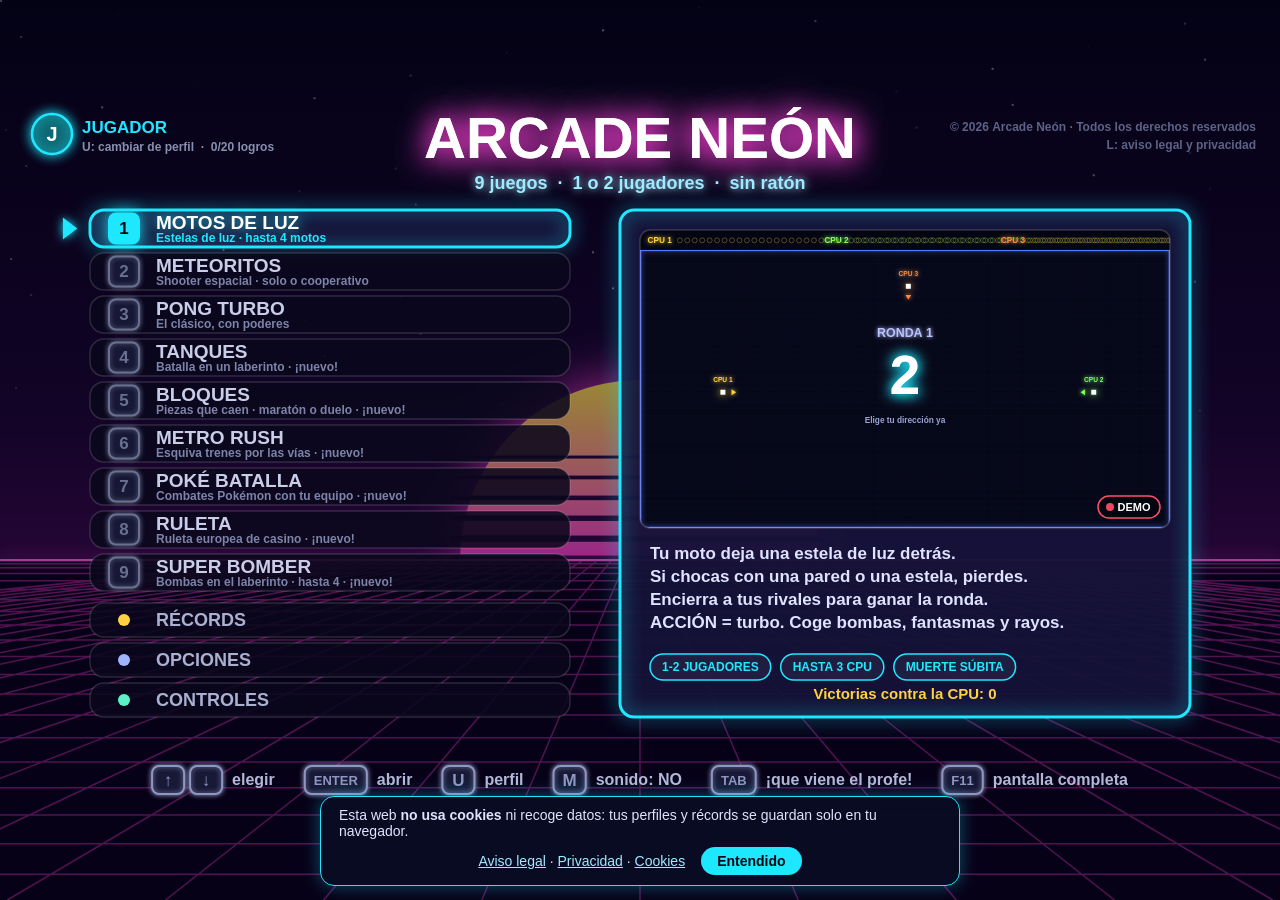
==== commit 82e07e00: "Menus a pantalla completa sin deformar Los menus ya no se estiran: se dibujan a su tamano y el fondo" ====
--- a/index.html
+++ b/index.html
@@ -72,6 +72,6 @@
   </div>
 </div>
 <script>/*! Arcade Neón · © 2026 Arcade Neón · Todos los derechos reservados · https://neonarcade.es/ */
-!function(){"use strict";const t=1280,e=720,s=2*Math.PI,i=document.getElementById("c"),a=i.getContext("2d"),o=document.getElementById("profe"),l="© 2026 Arcade Neón · Todos los derechos reservados";function n(){try{window.open("aviso-legal.html","_blank","noopener")}catch(t){}}let r=1,h=0,f=0,c=1,d=1;const u={p1:"#1ee8ff",p2:"#ff3fd8",cpu:["#ffd23f","#7dff5c","#ff8a3d"]},p='"Segoe UI Black","Arial Black","Segoe UI",sans-serif',m='"Segoe UI",Tahoma,Arial,sans-serif',b='Consolas,"Courier New",monospace',g=["FÁCIL","NORMAL","DIFÍCIL"],y=["—","FÁCIL","NORMAL","DIFÍCIL"],v=(t,e)=>t+Math.random()*(e-t),k=(t,e,s)=>t<e?e:t>s?s:t,S=t=>t[Math.floor(Math.random()*t.length)];function w(t,e){let i=(t-e)%s;return i>Math.PI&&(i-=s),i<-Math.PI&&(i+=s),i}function x(t){const e=t%2;return e<1?e:2-e}const M="arcadeneon_",A={get(t,e){try{const s=localStorage.getItem(M+t);return null===s?e:JSON.parse(s)}catch(t){return e}},set(t,e){try{localStorage.setItem(M+t,JSON.stringify(e))}catch(t){}},del(t){try{localStorage.removeItem(M+t)}catch(t){}},keys(){const t=[];try{for(let e=0;e<localStorage.length;e++){const s=localStorage.key(e);s&&0===s.indexOf(M)&&t.push(s.slice(11))}}catch(t){}return t}},T=["#1ee8ff","#ff3fd8","#ffd23f","#7dff5c","#ff8a3d","#c77dff","#5c8cff","#ff4d6d"],P={list:()=>A.get("profiles",[])||[],save(t){A.set("profiles",t)},pre:t=>"p"+t+"_",create(t,e){const s=this.list(),i=s.reduce((t,e)=>Math.max(t,e.id),0)+1,a={id:i,name:t,color:e||T[(i-1)%T.length]};return s.push(a),this.save(s),a},remove(t){const e=this.pre(t);for(const t of A.keys())0===t.indexOf(e)&&A.del(t);this.save(this.list().filter(e=>e.id!==t));const s=A.get("pinfail",{})||{};s[t]&&(delete s[t],A.set("pinfail",s))},rename(t,e){const s=this.list(),i=s.find(e=>e.id===t);i&&(i.name=e,this.save(s))},read(t,e,s){return A.get(this.pre(t)+e,s)},dump(t){const e={},s=this.pre(t);for(const t of A.keys())0===t.indexOf(s)&&(e[t.slice(s.length)]=A.get(t));return e},setPin(t,e){const s=this.list(),i=s.find(e=>e.id===t);if(i){if(e){const t=Math.random().toString(36).slice(2,10);i.pin={s:t,h:R(e,t)}}else delete i.pin;this.save(s),I&&I.id===t&&(i.pin?I.pin=i.pin:delete I.pin)}}};function E(t,e){let s=3735928559^e,i=1103547991^e;for(let e,a=0;a<t.length;a++)e=t.charCodeAt(a),s=Math.imul(s^e,2654435761),i=Math.imul(i^e,1597334677);return s=Math.imul(s^s>>>16,2246822507),s^=Math.imul(i^i>>>13,3266489909),i=Math.imul(i^i>>>16,2246822507),i^=Math.imul(s^s>>>13,3266489909),(4294967296*(2097151&i)+(s>>>0)).toString(36)}function R(t,e){let s=e+"|"+t;for(let e=0;e<4e3;e++)s=E(s+t,e);return s}function O(t){const e=(A.get("pinfail",{})||{})[t];return e&&e.until>Date.now()?Math.ceil((e.until-Date.now())/1e3):0}function C(t,e){if(!t||!t.pin)return!0;if(O(t.id))return!1;const s=A.get("pinfail",{})||{};if(R(e,t.pin.s)===t.pin.h)return delete s[t.id],A.set("pinfail",s),!0;const i=s[t.id]||{n:0,until:0};return i.n++,i.n>=5&&(i.until=Date.now()+6e4*Math.min(10,i.n-4)),s[t.id]=i,A.set("pinfail",s),!1}let I=null,D=0;const L={get:(t,e)=>A.get((I?P.pre(I.id):"")+t,e),set(t,e){A.set((I?P.pre(I.id):"")+t,e)}};!function(){if(!A.get("profiles",null)){A.set("profiles",[{id:1,name:"JUGADOR",color:T[0]}]);for(const t of A.keys())"profiles"===t||"cur"===t||"aviso_visto"===t||"pinfail"===t||/^p\d+_/.test(t)||(A.set("p1_"+t,A.get(t)),A.del(t));A.set("cur",1)}}(),I=P.list().find(t=>t.id===A.get("cur",0))||P.list()[0]||null;const N={music:!0,vol:2,shake:!0,glow:!0,fit:"fill"},B={};function U(){L.set("opts",B)}const q={d:{},get(t,e){return this.d[t]&&this.d[t][e]||0},add(t,e,s){const i=this.d[t]||(this.d[t]={});i[e]=(i[e]||0)+(s||1),L.set("stats",this.d),z.check()},max(t,e,s){const i=this.d[t]||(this.d[t]={});return s>(i[e]||0)&&(i[e]=s,L.set("stats",this.d),z.check(),!0)},reset(){this.d={},L.set("stats",this.d),L.set("best_meteor_1",0),L.set("best_meteor_2",0),L.set("roulette_last",[]),L.set("ach",[])}};function W(){for(const t in B)delete B[t];Object.assign(B,N,L.get("opts",{})||{}),q.d=L.get("stats",{})||{};const t=L.get("best_meteor_1",0),e=L.get("best_meteor_2",0),s=q.d.meteor||(q.d.meteor={});t>(s.best1||0)&&(s.best1=t),e>(s.best2||0)&&(s.best2=e)}W();const F=["tron","meteor","pong","tanks","blocks","runner","poke","roulette","bomber"],G=[{id:"first",n:"Primera partida",d:"Juega a cualquier juego.",ok:()=>F.some(t=>q.get(t,"played")>0)},{id:"explorer",n:"Explorador",d:"Prueba los 9 juegos.",ok:()=>F.every(t=>q.get(t,"played")>0)},{id:"tron_win",n:"Motero",d:"Gana a la CPU en Motos de luz.",ok:()=>q.get("tron","winsCPU")>0},{id:"tron_hard",n:"Rey de la luz",d:"Gana a la CPU difícil en Motos de luz.",ok:()=>q.get("tron","bestDiff")>=3},{id:"meteor_5k",n:"Cazameteoritos",d:"Haz 5.000 puntos en Meteoritos.",ok:()=>Math.max(q.get("meteor","best1"),q.get("meteor","best2"))>=5e3},{id:"meteor_boss",n:"Jefe derrotado",d:"Llega a la oleada 6 en Meteoritos.",ok:()=>q.get("meteor","maxWave")>=6},{id:"pong_win",n:"Raqueta de oro",d:"Gana a la CPU en Pong Turbo.",ok:()=>q.get("pong","winsCPU")>0},{id:"pong_hard",n:"Imparable",d:"Gana a la CPU difícil en Pong Turbo.",ok:()=>q.get("pong","bestDiff")>=3},{id:"tanks_win",n:"Comandante",d:"Gana a la CPU en Tanques.",ok:()=>q.get("tanks","winsCPU")>0},{id:"blocks_lines",n:"Constructor",d:"Haz 40 líneas en el maratón de Bloques.",ok:()=>q.get("blocks","lines")>=40},{id:"blocks_10k",n:"Arquitecto",d:"Haz 10.000 puntos en el maratón de Bloques.",ok:()=>q.get("blocks","best")>=1e4},{id:"runner_2k",n:"Corredor",d:"Haz 2.000 puntos en Metro Rush.",ok:()=>Math.max(q.get("runner","best1"),q.get("runner","best2"))>=2e3},{id:"runner_coins",n:"Hucha llena",d:"Junta 500 monedas en Metro Rush (en total).",ok:()=>q.get("runner","coins")>=500},{id:"poke_win",n:"Entrenador",d:"Gana un combate a la CPU en Poké Batalla.",ok:()=>q.get("poke","winsCPU")>0},{id:"poke_hard",n:"Campeón",d:"Gana a la CPU difícil en Poké Batalla.",ok:()=>q.get("poke","bestDiff")>=3},{id:"roul_50",n:"Habitual del casino",d:"Haz 50 tiradas en la Ruleta.",ok:()=>q.get("roulette","spins")>=50},{id:"roul_big",n:"¡Pleno!",d:"Gana 1.000 fichas de golpe en la Ruleta.",ok:()=>q.get("roulette","bigWin")>=1e3},{id:"bomber_win",n:"Dinamitero",d:"Gana a la CPU en Super Bomber.",ok:()=>q.get("bomber","winsCPU")>0},{id:"bomber_hard",n:"Maestro bomber",d:"Gana a la CPU difícil en Super Bomber.",ok:()=>q.get("bomber","bestDiff")>=3},{id:"legend",n:"Leyenda arcade",d:"Gana a la CPU en los 6 juegos que tienen CPU.",ok:()=>["tron","pong","tanks","blocks","poke","bomber"].every(t=>q.get(t,"winsCPU")>0)}],z={queue:[],list:()=>L.get("ach",[])||[],check(t){if(!I)return;const e=this.list();let s=!1;for(const i of G)e.indexOf(i.id)<0&&i.ok()&&(e.push(i.id),t||this.queue.push(i),s=!0);s&&L.set("ach",e)}};z.check(!0);const j={on:!1,ac:null,noiseBuf:null,master:null,ensure(){if(this.on)try{if(!this.ac){const t=window.AudioContext||window.webkitAudioContext;if(!t)return;this.ac=new t,this.master=this.ac.createGain(),this.master.connect(this.ac.destination),this.setVol();const e=this.ac.sampleRate;this.noiseBuf=this.ac.createBuffer(1,e,this.ac.sampleRate);const s=this.noiseBuf.getChannelData(0);for(let t=0;t<e;t++)s[t]=2*Math.random()-1}"suspended"===this.ac.state&&this.ac.resume()}catch(t){}},setVol(){this.master&&(this.master.gain.value=[0,.35,.7,1][B.vol]||.7)},toggle(){return this.on=!this.on,this.ensure(),this.on},tone(t,e,s,i,a,o){if(this.on&&this.ac)try{const l=this.ac.currentTime+(o||0),n=this.ac.createOscillator(),r=this.ac.createGain();n.type=s||"square",n.frequency.setValueAtTime(t,l),a&&n.frequency.exponentialRampToValueAtTime(Math.max(30,t+a),l+e),r.gain.setValueAtTime(1e-4,l),r.gain.linearRampToValueAtTime(i||.05,l+.005),r.gain.exponentialRampToValueAtTime(1e-4,l+e),n.connect(r),r.connect(this.master),n.start(l),n.stop(l+e+.03)}catch(t){}},noise(t,e,s,i){if(this.on&&this.ac&&this.noiseBuf)try{const a=this.ac.currentTime+(i||0),o=this.ac.createBufferSource();o.buffer=this.noiseBuf;const l=this.ac.createBiquadFilter();l.type="lowpass",l.frequency.setValueAtTime(s||1e3,a),l.frequency.exponentialRampToValueAtTime(80,a+t);const n=this.ac.createGain();n.gain.setValueAtTime(e||.1,a),n.gain.exponentialRampToValueAtTime(1e-4,a+t),o.connect(l),l.connect(n),n.connect(this.master),o.start(a),o.stop(a+t+.03)}catch(t){}}},V=()=>j.tone(520,.04,"square",.03),K=()=>j.tone(620,.09,"square",.05,500),H=()=>j.tone(420,.08,"square",.04,-200),J=()=>j.tone(440,.12,"square",.05),_=()=>j.tone(880,.3,"square",.06),X=()=>j.noise(.55,.22,1200),Q=()=>j.noise(.16,.09,2500),Z=()=>j.tone(1100,.05,"square",.012,-600),Y=()=>j.tone(240,.05,"square",.035),$=()=>j.tone(380,.04,"square",.03),tt=()=>{j.tone(520,.09,"triangle",.07,300),j.tone(780,.12,"triangle",.07,500,.08)},et=()=>{j.tone(660,.1,"square",.05),j.tone(990,.16,"square",.05,0,.1)},st=()=>{[523,659,784,1047].forEach((t,e)=>j.tone(t,.16,"square",.05,0,.11*e))},it=()=>{[392,330,262,196].forEach((t,e)=>j.tone(t,.2,"triangle",.06,0,.14*e))},at=t=>440*Math.pow(2,(t-69)/12),ot={cur:null,nextT:0,step:0,tracks:{menu:{bpm:100,prog:[[57,0],[53,1],[60,1],[55,1]],play(t,e,s,i,a){const o=t%16;o%4==0&&j.tone(at(i-12),3.2*s,"triangle",.1,0,e),o%2==0&&j.tone(at(i+12+a[o/2%3]),1.5*s,"square",.016,0,e),0===o&&j.tone(at(i+a[1]),15*s,"sine",.025,0,e),o%4==2&&j.noise(.03,.012,9e3,e)}},game:{bpm:138,prog:[[57,0],[53,1],[55,1],[52,0]],play(t,e,s,i,a){const o=t%16;o%2==0&&j.tone(at(i-12+(o%4==2?12:0)),1.6*s,"triangle",.1,0,e),o%8==0&&j.tone(120,.14,"sine",.14,-80,e),o%8==4&&j.noise(.1,.045,3500,e),o%2==1&&j.noise(.02,.01,1e4,e),j.tone(at(i+12+a[o%3]+(o>=8?12:0)),.8*s,"square",.01,0,e)}}},update(t){const e=j.ac;if(!(t&&j.on&&B.music&&e&&"running"===e.state))return void(this.cur=null);t!==this.cur&&(this.cur=t,this.step=0,this.nextT=e.currentTime+.1),this.nextT<e.currentTime&&(this.nextT=e.currentTime+.02);const s=this.tracks[t],i=60/s.bpm/4;for(;this.nextT<e.currentTime+.2;){const t=s.prog[Math.floor(this.step/16)%s.prog.length];s.play(this.step,this.nextT-e.currentTime,i,t[0],t[1]?[0,4,7]:[0,3,7]),this.nextT+=i,this.step++}}},lt=Object.create(null),nt={p1:{up:["KeyW"],down:["KeyS"],left:["KeyA"],right:["KeyD"],act:["Space","ShiftLeft","KeyE","KeyF"]},p2:{up:["ArrowUp"],down:["ArrowDown"],left:["ArrowLeft"],right:["ArrowRight"],act:["Enter","NumpadEnter","ShiftRight","ControlRight","Numpad0","Slash","Period","Minus"]},solo:{}};for(const t of["up","down","left","right","act"])nt.solo[t]=nt.p1[t].concat(nt.p2[t]);function rt(t,e){const s=t[e];for(let t=0;t<s.length;t++)if(lt[s[t]])return!0;return!1}function ht(t,e,s){return t[e].indexOf(s)>=0}const ft=t=>"ArrowUp"===t||"KeyW"===t,ct=t=>"ArrowDown"===t||"KeyS"===t,dt=t=>"ArrowLeft"===t||"KeyA"===t,ut=t=>"ArrowRight"===t||"KeyD"===t,pt=t=>"Enter"===t||"NumpadEnter"===t||"Space"===t,mt=t=>"Escape"===t||"Backspace"===t;function bt(t,e){B.glow?(a.shadowColor=t,a.shadowBlur=e*r):a.shadowBlur=0}function gt(){a.shadowBlur=0}function yt(t,e,s,i,o,l){l=l||{},a.save();const n=l.font||m;if(a.font=(l.w||(n===p?"900":"600"))+" "+i+"px "+n,a.textAlign=l.align||"center",a.textBaseline=l.base||"middle",null!=l.alpha&&(a.globalAlpha*=l.alpha),a.fillStyle=o,l.glow&&B.glow){a.shadowColor=l.gc||o,a.shadowBlur=l.glow*r;for(let i=0;i<(l.passes||1);i++)a.fillText(t,e,s)}else a.fillText(t,e,s);a.restore()}function vt(t,e,s,i){a.save(),a.font=(i||"600")+" "+e+"px "+(s||m);const o=a.measureText(t).width;return a.restore(),o}function kt(t,e,s,i,o){o=Math.min(o,s/2,i/2),a.beginPath(),a.moveTo(t+o,e),a.arcTo(t+s,e,t+s,e+i,o),a.arcTo(t+s,e+i,t,e+i,o),a.arcTo(t,e+i,t,e,o),a.arcTo(t,e,t+s,e,o),a.closePath()}function St(t,e,s,i,o,l,n){i=i||38,o=o||36,l=l||"#cfd6ff",a.save(),kt(e-i/2,s-o/2,i,o,7),a.fillStyle=n?l:"rgba(18,20,48,0.95)",bt(l,n?16:5),a.fill(),a.lineWidth=2,a.strokeStyle=l,a.stroke(),gt(),a.fillStyle=n?"#05060f":l,a.font="700 "+(t.length>2?13:17)+"px "+m,a.textAlign="center",a.textBaseline="middle",a.fillText(t,e,s+1),a.restore()}function wt(t,e,s){s=s||"#8f96c0";const i=t.map(([t,e])=>{const s=t.map(t=>Math.max(32,vt(t,t.length>2?13:17,m,"700")+18)),i=vt(e,16);return{ks:t,kw:s,lab:e,lw:i,w:s.reduce((t,e)=>t+e+6,0)+4+i}});let o=i.reduce((t,e)=>t+e.w,0)+30*(i.length-1);const l=Math.min(1,1240/o);a.save(),l<1&&(a.translate(640*(1-l),e*(1-l)),a.scale(l,l));let n=640-o/2;for(const t of i)t.ks.forEach((i,a)=>{St(i,n+t.kw[a]/2,e,t.kw[a],28,s,!1),n+=t.kw[a]+6}),yt(t.lab,n+4,e+1,16,"#b3b8d8",{align:"left"}),n+=4+t.lw+30;a.restore()}function xt(t,e,s,i,o){o=o||10,a.save(),a.fillStyle=i,bt(i,10),a.beginPath(),s>0?(a.moveTo(t-.6*o,e-o),a.lineTo(t+.7*o,e),a.lineTo(t-.6*o,e+o)):(a.moveTo(t+.6*o,e-o),a.lineTo(t-.7*o,e),a.lineTo(t+.6*o,e+o)),a.closePath(),a.fill(),a.restore()}function Mt(t,e,s,i,o,l){a.save(),kt(t,e,s,i,14),a.fillStyle=l?"rgba(22,18,56,0.95)":"rgba(10,8,28,0.86)",a.fill(),a.lineWidth=l?3:1.5,a.strokeStyle=l?o:"rgba(255,255,255,0.14)",l&&bt(o,18),a.stroke(),a.restore()}function At(t,e,s,i,o,l){a.save(),kt(t,e,s,i,10),a.fillStyle="rgba(8,8,26,0.9)",a.fill(),a.lineWidth=1.5,a.strokeStyle=l,a.globalAlpha=.7,a.stroke(),a.restore(),yt(o,t+s/2,e+16,13,l,{font:p})}const Tt={p:[],txt:[],shake:0,burst(t,e,i,a,o,l,n,r){a=a||20,o=o||250,l=l||.7,n=n||3,r=r||0,this.p.length>1800&&(a=Math.min(a,3));for(let h=0;h<a;h++){const a=Math.random()*s,h=o*(.25+.75*Math.random()),f=l*(.5+.5*Math.random());this.p.push({x:t,y:e,vx:Math.cos(a)*h,vy:Math.sin(a)*h,life:f,max:f,color:i,size:n*(.6+.8*Math.random()),g:r})}},float(t,e,s,i,a){s&&this.txt.push({x:t,y:e,s:s,color:i,size:a||22,t:0})},update(t){const e=Math.exp(-2.2*t);for(let s=this.p.length-1;s>=0;s--){const i=this.p[s];i.life-=t,i.life<=0?(this.p[s]=this.p[this.p.length-1],this.p.pop()):(i.x+=i.vx*t,i.y+=i.vy*t,i.vx*=e,i.vy=i.vy*e+i.g*t)}for(let e=this.txt.length-1;e>=0;e--){const s=this.txt[e];s.t+=t,s.y-=45*t,s.t>1.3&&this.txt.splice(e,1)}this.shake=Math.max(0,this.shake-40*t)},draw(){a.save(),a.globalCompositeOperation="lighter";for(const t of this.p)a.globalAlpha=t.life/t.max,a.fillStyle=t.color,a.fillRect(t.x-t.size/2,t.y-t.size/2,t.size,t.size);a.restore();for(const t of this.txt)yt(t.s,t.x,t.y,t.size,t.color,{font:p,glow:12,alpha:Math.min(1,2.5*(1.3-t.t))})},confetti(t){const e=[t,"#ffffff","#ffd23f","#7dff5c","#ff3fd8","#1ee8ff"];for(let t=0;t<6;t++)this.burst(v(200,1080),v(150,400),S(e),40,500,2.2,5,300)},clear(){this.p.length=0,this.txt.length=0,this.shake=0}};let Pt=null;function Et(t){Pt={s:t,t:0}}const Rt=[0,1,0,-1],Ot=[-1,0,1,0],Ct=1/42;class It{constructor(t){this.o=t,this.C=16,this.cols=80,this.rows=42,this.oy=48;const e=this.cols*this.rows;this.grid=new Uint8Array(e),this.from=new Int32Array(e).fill(-1),this.visit=new Int32Array(e),this.q=new Int32Array(e),this.stamp=0,this.players=[];for(let e=0;e<t.players;e++)this.players.push({human:!0,name:"JUGADOR "+(e+1),short:"J"+(e+1),color:e?u.p2:u.p1,scheme:1===t.players?nt.solo:e?nt.p2:nt.p1});for(let e=0;e<t.cpus;e++)this.players.push({human:!1,name:"CPU "+(e+1),short:"CPU "+(e+1),color:u.cpu[e]});this.players.forEach((t,e)=>{t.id=e,t.wins=0,t.cells=[]}),this.items=[],this.trail=document.createElement("canvas"),this.tctx=this.trail.getContext("2d"),this.round=0,this.over=null,this.t=0,this.match=null,this.goT=0,this.onResize(),this.newRound()}onResize(){this.trail.width=c,this.trail.height=d,this.renderTrail()}cx(t){return t*this.C+this.C/2}cy(t){return this.oy+t*this.C+this.C/2}newRound(){this.round++,this.grid.fill(0),this.from.fill(-1),this.items=[],this.itemT=v(3,5);const t=[[.15,.5,1],[.85,.5,3],[.5,.14,2],[.5,.86,0]];this.players.forEach((e,s)=>{const i=t[s];e.x=Math.floor(i[0]*this.cols),e.y=Math.floor(i[1]*this.rows),e.dir=i[2],e.qd=[],e.alive=!0,e.turbo=1,e.boost=!1,e.ghost=0,e.acc=0,e.aiBoost=0,e.dissolve=-1,e.cells=[],this.occupy(e,e.y*this.cols+e.x,-1)}),this.state="count",this.stateT=3,this.tickAcc=0,this.fast=1,this.roundWinner=null,this.rt=0,this.sd=!1,this.spd=1,this.renderTrail()}occupy(t,e,s){this.grid[e]=t.id+1,this.from[e]=s,t.cells.push(e),this.drawCell(e)}renderTrail(){const s=this.tctx;s.setTransform(1,0,0,1,0,0),s.clearRect(0,0,this.trail.width,this.trail.height),s.setTransform(this.trail.width/t,0,0,this.trail.height/e,0,0);for(let t=0;t<this.grid.length;t++)this.grid[t]&&this.drawCell(t)}drawCell(t){const e=this.tctx,s=this.cols,i=this.grid[t];if(!i)return;const a=this.players[i-1].color,o=this.cx(t%s),l=this.cy(t/s|0);let n=o,h=l;const f=this.from[t];f>=0&&this.grid[f]===i&&(n=this.cx(f%s),h=this.cy(f/s|0)),e.shadowColor=a,e.shadowBlur=B.glow?12*r:0,e.fillStyle=a,e.fillRect(Math.min(n,o)-3,Math.min(h,l)-3,Math.abs(o-n)+6,Math.abs(l-h)+6),e.shadowBlur=0,e.fillStyle="rgba(255,255,255,0.6)",e.fillRect(Math.min(n,o)-1,Math.min(h,l)-1,Math.abs(o-n)+2,Math.abs(l-h)+2)}onKey(t){for(const e of this.players){if(!e.human||!e.alive)continue;let s=-1;ht(e.scheme,"up",t)?s=0:ht(e.scheme,"right",t)?s=1:ht(e.scheme,"down",t)?s=2:ht(e.scheme,"left",t)&&(s=3),s<0||("count"===this.state?(e.dir=s,e.qd.length=0):"play"===this.state&&e.qd.length<3&&e.qd.push(s))}}update(t){this.t+=t;for(const e of this.items)e.t+=t;if("count"===this.state){const e=Math.ceil(this.stateT);this.stateT-=t;const s=Math.ceil(this.stateT);return void(s!==e&&(s>0?J():(_(),this.state="play",this.goT=.8)))}this.goT>0&&(this.goT-=t);for(const e of this.players)e.dissolve>0&&(e.dissolve-=t,e.dissolve<=0&&this.clearTrail(e));if("play"===this.state){this.rt+=t,!this.sd&&this.rt>30&&(this.sd=!0,Tt.float(640,320,"¡MUERTE SÚBITA!","#ff4d6d",40),J()),this.spd=this.rt>30?Math.min(1.8,1+.025*(this.rt-30)):1,this.tickAcc+=t*this.fast*this.spd;let e=0;for(;this.tickAcc>=Ct&&e<14;)if(this.tickAcc-=Ct,e++,this.tick(),"play"!==this.state){this.tickAcc=0;break}this.itemT-=t,this.itemT<=0&&(this.itemT=v(4,7),this.items.length<2&&this.spawnItem()),this.items=this.items.filter(t=>t.t<12)}else if("end"===this.state&&(this.stateT-=t,this.stateT<=0))if(this.match){this.state="done";const t=this.match,e=this.players.slice().sort((t,e)=>e.wins-t.wins).map(t=>({s:t.name+":  "+t.wins+(1===t.wins?" ronda":" rondas"),c:t.color}));this.over={title:"¡"+t.name+" GANA!",color:t.color,lines:e},Tt.confetti(t.color),t.human?(st(),this.players.some(t=>!t.human)&&(q.add("tron","winsCPU"),q.max("tron","bestDiff",this.o.diff+1))):it()}else this.newRound()}tick(){const t=this.cols,e=this.rows,s=this.grid,i=[];for(const t of this.players){if(!t.alive)continue;let e;t.human?e=rt(t.scheme,"act"):(e=t.aiBoost>0,t.aiBoost>0&&(t.aiBoost-=Ct)),t.boost=e&&t.turbo>.01,t.boost?t.turbo=Math.max(0,t.turbo-Ct/1.1):t.turbo=Math.min(1,t.turbo+Ct/7),t.ghost>0&&(t.ghost=Math.max(0,t.ghost-Ct)),t.acc+=t.boost?1.6:1,t.acc>=3&&(t.acc-=3,i.push(t))}if(!i.length)return;for(const t of i){if(t.human)for(;t.qd.length;){const e=t.qd.shift();if(e!==t.dir&&e!==(t.dir+2)%4){t.dir=e;break}}else t.dir=this.ai(t);t.nx=t.x+Rt[t.dir],t.ny=t.y+Ot[t.dir]}const a=[];for(const o of i){let l=!1;if(o.nx<0||o.ny<0||o.nx>=t||o.ny>=e)l=!0;else if(s[o.ny*t+o.nx]&&o.ghost<=0)l=!0;else for(const t of i)if(t!==o&&t.nx===o.nx&&t.ny===o.ny){l=!0;break}l&&a.push(o)}for(const e of i){if(a.indexOf(e)>=0)continue;const i=e.y*t+e.x;e.x=e.nx,e.y=e.ny;const o=e.y*t+e.x;s[o]||this.occupy(e,o,i);for(let t=this.items.length-1;t>=0;t--){const s=this.items[t];s.x===e.x&&s.y===e.y&&(this.items.splice(t,1),this.apply(e,s))}}for(const t of a)this.kill(t);a.length&&this.checkEnd()}checkEnd(){const t=this.players.filter(t=>t.alive);if(t.length<=1){this.state="end",this.stateT=2.4,this.fast=1;const e=t[0]||null;this.roundWinner=e,e&&(e.wins++,e.wins>=this.o.rounds&&(this.match=e)),this.match||(e&&e.human?et():it())}else t.some(t=>t.human)||this.demo||(this.fast=3)}kill(t){t.alive=!1,t.dissolve=.7;const e=this.cx(k(t.nx,0,this.cols-1)),s=this.cy(k(t.ny,0,this.rows-1));Tt.burst(e,s,t.color,60,420,1.1,4),Tt.burst(e,s,"#ffffff",20,250,.6,3),Tt.shake=Math.max(Tt.shake,14),X()}clearTrail(t){const e=t.id+1;let s=0;for(const i of t.cells)this.grid[i]===e&&(this.grid[i]=0,s++%3==0&&Tt.burst(this.cx(i%this.cols),this.cy(i/this.cols|0),t.color,1,60,.6,3));t.cells=[],this.renderTrail()}spawnItem(){for(let t=0;t<60;t++){const t=2+Math.floor(Math.random()*(this.cols-4)),e=2+Math.floor(Math.random()*(this.rows-4));if(this.grid[e*this.cols+t])continue;if(this.items.some(s=>s.x===t&&s.y===e))continue;if(this.players.some(s=>s.alive&&Math.abs(s.x-t)+Math.abs(s.y-e)<7))continue;const s=Math.random();return void this.items.push({x:t,y:e,type:s<.4?"bomb":s<.7?"ghost":"turbo",t:0})}}apply(t,e){const s=this.cx(e.x),i=this.cy(e.y),a=this.cols;if("bomb"===e.type){const t=6;for(let s=-t;s<=t;s++)for(let i=-t;i<=t;i++){if(i*i+s*s>t*t)continue;const o=e.x+i,l=e.y+s;o<0||l<0||o>=a||l>=this.rows||(this.grid[l*a+o]=0)}for(const t of this.players)t.alive&&(this.grid[t.y*a+t.x]=t.id+1);this.renderTrail(),Tt.burst(s,i,"#ff8a3d",80,520,1,4),Tt.burst(s,i,"#ffe66b",40,300,.8,3),Tt.shake=16,X(),Tt.float(s,i-24,"¡BOMBA!","#ff8a3d")}else"ghost"===e.type?(t.ghost=3,tt(),Tt.float(s,i-24,"¡FANTASMA!","#d9d2ff")):(t.turbo=1,tt(),Tt.float(s,i-24,"¡TURBO LLENO!","#ffe14d"))}free(t,e,s){return!(t<0||e<0||t>=this.cols||e>=this.rows)&&(!this.grid[e*this.cols+t]||s.ghost>.15)}flood(t,e,s){const i=this.cols,a=this.rows,o=this.grid,l=this.visit,n=this.q,r=++this.stamp;let h=0,f=0,c=0;const d=e*i+t;for(l[d]=r,n[f++]=d;h<f&&c<s;){const t=n[h++];c++;const e=t%i,s=t/i|0;if(e>0){const e=t-1;o[e]||l[e]===r||(l[e]=r,n[f++]=e)}if(e<i-1){const e=t+1;o[e]||l[e]===r||(l[e]=r,n[f++]=e)}if(s>0){const e=t-i;o[e]||l[e]===r||(l[e]=r,n[f++]=e)}if(s<a-1){const e=t+i;o[e]||l[e]===r||(l[e]=r,n[f++]=e)}}return c}run(t,e,s){let i=t.x,a=t.y,o=0;for(;o<s&&(i+=Rt[e],a+=Ot[e],!(i<0||a<0||i>=this.cols||a>=this.rows||this.grid[a*this.cols+i]));)o++;return o}ai(t){const e=this.o.diff,s=[t.dir,(t.dir+1)%4,(t.dir+3)%4],i=[30,180,500][e];let a=t.dir,o=-1/0;for(const l of s){const s=t.x+Rt[l],n=t.y+Ot[l];let r;if(this.free(s,n,t)){r=this.flood(s,n,i),l===t.dir&&(r+=1.5);for(const i of this.players){if(i===t||!i.alive)continue;const a=i.x+Rt[i.dir],o=i.y+Ot[i.dir];if(e>0&&a===s&&o===n&&(r-=2===e?80:30),2===e){const e=i.x+5*Rt[i.dir],a=i.y+5*Ot[i.dir],o=Math.abs(e-t.x)+Math.abs(a-t.y);Math.abs(e-s)+Math.abs(a-n)<o&&o<25&&(r+=2.5)}}for(const i of this.items){const a=Math.abs(i.x-t.x)+Math.abs(i.y-t.y),o=Math.abs(i.x-s)+Math.abs(i.y-n);a<16&&o<a&&(r+=[1,3,5][e])}r+=Math.random()*[8,2.5,1][e]}else r=-1e6+Math.random();r>o&&(o=r,a=l)}return 0===e&&Math.random()<.012&&(a=S(s)),t.aiBoost<=0&&t.turbo>.7?this.run(t,a,14)>=12&&Math.random()<[.01,.03,.05][e]&&(t.aiBoost=v(.3,.9)):t.aiBoost>0&&this.run(t,a,6)<5&&(t.aiBoost=0),a}drawItem(t){if(t.t>9&&Math.sin(20*this.t)>0)return;const e=this.cx(t.x),i=this.cy(t.y),o=1+.12*Math.sin(6*this.t+t.x),l={bomb:"#ff7a3d",ghost:"#cfc4ff",turbo:"#ffe14d"}[t.type];a.save(),a.translate(e,i),a.scale(o,o),bt(l,16),a.strokeStyle=l,a.lineWidth=2,a.beginPath(),a.arc(0,0,13,0,s),a.stroke(),a.fillStyle=l,"bomb"===t.type?(a.beginPath(),a.arc(0,2,6.5,0,s),a.fill(),a.fillRect(-1,-8,2,5),a.fillStyle="#fff",a.fillRect(-1.5,-10.5,3,3)):"ghost"===t.type?(a.beginPath(),a.arc(0,-1,6.5,Math.PI,0),a.lineTo(6.5,7),a.lineTo(3.2,4.5),a.lineTo(0,7),a.lineTo(-3.2,4.5),a.lineTo(-6.5,7),a.closePath(),a.fill(),gt(),a.fillStyle="#060818",a.fillRect(-3.5,-2,2,3),a.fillRect(1.5,-2,2,3)):(a.beginPath(),a.moveTo(2,-9),a.lineTo(-5,1),a.lineTo(-.5,1),a.lineTo(-2,9),a.lineTo(5,-1),a.lineTo(.5,-1),a.closePath(),a.fill()),a.restore()}draw(){const s=this.C,i=this.cols,o=this.rows,l=this.oy;a.fillStyle="#060818",a.fillRect(0,0,t,e),a.strokeStyle="rgba(80,110,255,0.07)",a.lineWidth=1,a.beginPath();for(let t=0;t<=i;t++)a.moveTo(t*s,l),a.lineTo(t*s,l+o*s);for(let e=0;e<=o;e++)a.moveTo(0,l+e*s),a.lineTo(t,l+e*s);a.stroke(),a.save();const n=this.sd?"#ff4d6d":"#5a78ff";bt(n,14),a.strokeStyle=n,a.lineWidth=3,a.strokeRect(1.5,l+1.5,t-3,o*s-3),a.restore(),a.drawImage(this.trail,0,0,t,e);for(const t of this.items)this.drawItem(t);for(const t of this.players){if(!t.alive)continue;const e=this.cx(t.x),s=this.cy(t.y);a.save(),t.ghost>0&&(a.globalAlpha=.45+.35*Math.sin(25*this.t)),bt(t.color,t.boost?30:20),a.fillStyle="#fff",a.fillRect(e-6,s-6,12,12),a.restore()}if(this.drawHUD(),"count"===this.state){for(const t of this.players){const e=this.cx(t.x),s=this.cy(t.y);yt(t.short,e,s-30,16,t.color,{font:p,glow:10});const i=e+24*Rt[t.dir],o=s+24*Ot[t.dir];a.save(),a.translate(i,o),a.rotate(t.dir*Math.PI/2),a.fillStyle=t.color,bt(t.color,10),a.beginPath(),a.moveTo(0,-8),a.lineTo(7,3),a.lineTo(-7,3),a.closePath(),a.fill(),a.restore()}const t=Math.ceil(this.stateT),e=this.stateT-Math.floor(this.stateT);yt("RONDA "+this.round,640,250,30,"#b9c2ff",{font:p,glow:10}),yt(String(t),640,360,110+70*e,"#fff",{font:p,glow:30,gc:"#1ee8ff",passes:2}),yt("Elige tu dirección ya",640,460,20,"#9aa3d6")}if(this.goT>0&&yt("¡YA!",640,360,130,"#fff",{font:p,glow:30,gc:"#7dff5c",passes:2,alpha:Math.min(1,2*this.goT)}),"play"===this.state&&(this.fast>1?yt("▶▶  AVANCE RÁPIDO",640,l+30,20,"#9aa3d6",{font:p}):this.sd&&yt("MUERTE SÚBITA  ·  VELOCIDAD x"+this.spd.toFixed(1),640,l+30,18,"#ff4d6d",{font:p,glow:8})),"end"===this.state){const t=this.roundWinner;a.save(),kt(310,280,660,160,20),a.fillStyle="rgba(5,6,22,0.88)",a.fill(),a.lineWidth=2.5,a.strokeStyle=t?t.color:"#ffffff",bt(t?t.color:"#fff",18),a.stroke(),a.restore(),yt(t?"¡RONDA PARA "+t.name+"!":"¡EMPATE!",640,338,44,"#fff",{font:p,glow:24,gc:t?t.color:"#fff"}),yt(this.players.map(t=>t.short+" "+t.wins).join("   ·   "),640,398,22,"#c9cde8",{font:p})}}drawHUD(){a.fillStyle="rgba(5,6,20,0.95)",a.fillRect(0,0,t,this.oy);const e=this.players.length,i=t/e;this.players.forEach((t,e)=>{const o=e*i+18,l=t.alive||"count"===this.state?1:.35;yt(t.short,o,25,20,t.color,{font:p,align:"left",glow:1===l?10:0,alpha:l});const n=o+78;for(let e=0;e<this.o.rounds;e++)a.save(),a.globalAlpha=l,a.beginPath(),a.arc(n+18*e,25,6,0,s),e<t.wins?(a.fillStyle=t.color,bt(t.color,10),a.fill()):(a.strokeStyle=t.color,a.lineWidth=1.5,a.globalAlpha=.5*l,a.stroke()),a.restore();const r=n+18*this.o.rounds+6,h=Math.min(90,i-(r-e*i)-16);h>20&&(a.save(),a.globalAlpha=l,a.fillStyle="rgba(255,255,255,0.12)",a.fillRect(r,21,h,8),a.fillStyle=t.ghost>0?"#cfc4ff":t.turbo>.99?"#ffe14d":t.color,a.fillRect(r,21,h*t.turbo,8),a.restore())})}}class Dt{constructor(s){this.o=s;const i=s.diff;this.dm=[.78,1,1.25][i];const a=[5,3,3][i];this.ships=[];for(let t=0;t<s.players;t++)this.ships.push({id:t,name:"JUGADOR "+(t+1),short:"J"+(t+1),color:t?u.p2:u.p1,scheme:1===s.players?nt.solo:t?nt.p2:nt.p1,x:1===s.players?640:t?793.6:486.4,y:620,vx:0,vy:0,lives:a,score:0,cd:0,triple:0,shield:!1,inv:2.5,dead:!1,out:!1,respawn:0,tilt:0,combo:0,comboT:0});this.bul=[],this.eb=[],this.en=[],this.items=[],this.stars=[];for(let s=0;s<140;s++){const s=v(.2,1);this.stars.push({x:Math.random()*t,y:Math.random()*e,z:s,c:"rgba(200,220,255,"+(.2+.6*s).toFixed(2)+")"})}this.wave=0,this.t=0,this.over=null,this.ending=!1,this.endT=0,this.banner=null,this.flashT=0,this.best=q.get("meteor","best"+s.players),this.nextWave()}nextWave(){this.wave++,this.isBoss=this.wave%5==0,this.banner={a:this.isBoss?"¡JEFE FINAL!":"OLEADA "+this.wave,b:this.isBoss?"Destruye la nave nodriza":1===this.wave?"Mantén ACCIÓN para disparar":"",t:0,c:this.isBoss?"#c77dff":"#ffb13d"},this.toSpawn=this.isBoss?0:10+3*this.wave,this.spawnT=2.2,this.bossPending=this.isBoss,this.waveClearT=-1}nearest(t,e){let s=null,i=1e18;for(const a of this.ships){if(a.dead||a.out)continue;const o=(a.x-t)*(a.x-t)+(a.y-e)*(a.y-e);o<i&&(i=o,s=a)}return s}addRock(t,e,i,a,o){const l=[0,15,27,44][i],n=3===i?11:2===i?9:7,r=[];for(let t=0;t<n;t++)r.push(l*v(.72,1.08));this.en.push({type:"rock",x:t,y:e,r:l,size:i,hp:[0,1,2,4][i],vx:null!=a?a:v(-40,40),vy:null!=o?o:v(70,130)*this.dm*(1+.035*this.wave),rot:Math.random()*s,vr:v(-1.5,1.5),pts:r,flash:0,color:3===i?"#ff9f43":2===i?"#ffcf5c":"#fff27a"})}addShip(){const t=v(100,1180);this.en.push({type:"ship",x:t,baseX:t,y:-40,r:22,hp:3+Math.floor(this.wave/4),t:Math.random()*s,amp:v(80,220),ty:v(90,260),fire:v(1,2.2),life:0,flash:0})}addKami(t,e,s){this.en.push({type:"kami",x:null!=t?t:v(80,1200),y:null!=e?e:-30,r:16,hp:1,ty:null!=s?s:v(90,180),state:0,vx:0,vy:0,wait:1.3,flash:0})}spawnBoss(){const t=this.wave/5,e=Math.round((70+40*t)*(2===this.o.players?1.6:1)*(.8+.2*this.dm));this.en.push({type:"boss",x:640,y:-120,r:64,hp:e,max:e,t:0,fire:2,kami:5,flash:0,k:t,pat:0}),X()}spawnEnemy(){const t=this.wave,e=Math.random(),s=t>=2?Math.min(.12+.03*t,.35):0,i=t>=3?Math.min(.08+.02*t,.25):0;if(e<s)this.addShip();else if(e<s+i)this.addKami();else{const t=Math.random();this.addRock(v(60,1220),-60,t<.5?3:t<.85?2:1)}}eshot(t,e,s,i){this.eb.push({x:t,y:e,vx:Math.cos(s)*i,vy:Math.sin(s)*i,r:6})}fire(t){const e=t.triple>0?[-.16,0,.16]:[0];for(const s of e)this.bul.push({x:t.x+10*Math.sin(s),y:t.y-22,vx:900*Math.sin(s),vy:900*-Math.cos(s),r:4,owner:t});Z()}mult(t){return Math.min(5,1+Math.floor(t.combo/6))}updShip(t,e){if(t.out)return;if(t.dead)return t.respawn-=e,void(t.respawn<=0&&t.lives>0&&(t.dead=!1,t.x=1===this.o.players?640:t.id?793.6:486.4,t.y=620,t.vx=t.vy=0,t.inv=2.5));const s=t.scheme;let i=(rt(s,"right")?1:0)-(rt(s,"left")?1:0),a=(rt(s,"down")?1:0)-(rt(s,"up")?1:0);if(t.auto){const e=this.autoPilot(t);i=e[0],a=e[1]}i&&a&&(i*=.7071,a*=.7071);const o=Math.min(1,14*e);t.vx+=(430*i-t.vx)*o,t.vy+=(430*a-t.vy)*o,t.x=k(t.x+t.vx*e,26,1254),t.y=k(t.y+t.vy*e,90,686),t.tilt+=(.35*i-t.tilt)*o,t.inv>0&&(t.inv-=e),t.triple>0&&(t.triple-=e),t.comboT>0&&(t.comboT-=e,t.comboT<=0&&(t.combo=0)),t.cd-=e,(t.auto||rt(s,"act"))&&t.cd<=0&&(t.cd=.13,this.fire(t))}autoPilot(t){let e=640,s=1e9;for(const i of this.en){if(i.y<20||i.y>t.y-40)continue;const a=Math.abs(i.x-t.x)+.35*(t.y-i.y);a<s&&(s=a,e=i.x)}let i=Math.abs(e-t.x)>16?Math.sign(e-t.x):0;const a=t.y<590?1:t.y>620?-1:0;for(const e of this.eb.concat(this.en)){const s=e.x-t.x,a=e.y-t.y;if(a<30&&a>-170&&Math.abs(s)<(e.r||6)+34){i=s>0?-1:1,t.x<120?i=1:t.x>1160&&(i=-1);break}}return[i,a]}hurt(t){if(!(t.inv>0||t.dead)){if(t.shield)return t.shield=!1,t.inv=1,Tt.burst(t.x,t.y,"#5ab8ff",30,300,.6,3),Y(),void Tt.float(t.x,t.y-40,"¡ESCUDO ROTO!","#5ab8ff",18);t.lives--,t.dead=!0,t.respawn=1.3,t.triple=0,t.combo=0,t.comboT=0,Tt.burst(t.x,t.y,t.color,60,420,1.1,4),Tt.burst(t.x,t.y,"#ffffff",25,260,.7,3),Tt.shake=18,X(),t.lives<=0&&(t.out=!0)}}damage(t,e,s,i,a){t.hp-=e,t.flash=.06,Tt.burst(i,a,"#ffffff",3,120,.25,2),t.hp<=0&&!t.gone?(t.gone=!0,this.destroy(t,s)):Y()}destroy(t,e){let s=0,i=0;if("rock"===t.type){if(s=[0,100,50,20][t.size],i=.06,Tt.burst(t.x,t.y,t.color,10+10*t.size,160+60*t.size,.7,3),Q(),t.size>1)for(let e=0;e<2;e++)this.addRock(t.x+v(-8,8),t.y+v(-8,8),t.size-1,v(-130,130),Math.max(50,.8*t.vy+v(-20,40)))}else if("ship"===t.type)s=150,i=.22,Tt.burst(t.x,t.y,"#ff4d6d",40,320,.8,4),Tt.shake=Math.max(Tt.shake,6),X();else if("kami"===t.type)s=120,i=.1,Tt.burst(t.x,t.y,"#ff8a3d",30,280,.7,3),Q();else if("boss"===t.type){s=2e3*t.k;for(let e=0;e<6;e++)Tt.burst(t.x+v(-90,90),t.y+v(-40,40),S(["#c77dff","#ff3fd8","#ffffff","#ffd23f"]),50,450,1.3,5);Tt.shake=28,X(),st(),this.dropItem(t.x-40,t.y,"life"),this.dropItem(t.x+40,t.y),this.banner={a:"¡JEFE DERROTADO!",b:"+"+s+" puntos",t:0,c:"#c77dff"}}if(e){e.combo++,e.comboT=2;const i=this.mult(e);e.combo%6==0&&e.combo<=24&&Tt.float(e.x,e.y-50,"¡COMBO x"+i+"!","#ffd23f",24),s*=i,e.score+=s,s>=100&&Tt.float(t.x,t.y-10,"+"+s,"#ffffff",18)}i&&Math.random()<i&&this.dropItem(t.x,t.y)}dropItem(t,e,s){if(!s){const t=Math.random();s=t<.38?"triple":t<.68?"shield":t<.84?"bomb":"life"}this.items.push({x:t,y:e,type:s,vy:85,t:0})}pickup(t,e){if(e.gone=!0,tt(),"triple"===e.type)t.triple=12,Tt.float(t.x,t.y-40,"¡DISPARO TRIPLE!","#7dff5c",20);else if("shield"===e.type)t.shield=!0,Tt.float(t.x,t.y-40,"¡ESCUDO!","#5ab8ff",20);else if("bomb"===e.type){this.flashT=.35,Tt.shake=Math.max(Tt.shake,20),X(),Tt.float(t.x,t.y-40,"¡BOMBA!","#ff8a3d",26);for(const e of this.en)e.gone||("boss"===e.type?this.damage(e,15,t,e.x,e.y):(e.gone=!0,this.destroy(e,t)));for(const t of this.eb)t.dead=!0}else{const e=this.ships.find(e=>e!==t&&e.out);e?(e.out=!1,e.dead=!0,e.lives=1,e.respawn=.5,Tt.float(t.x,t.y-40,"¡"+e.short+" REVIVE!","#ff5c8a",22)):(t.lives=Math.min(9,t.lives+1),Tt.float(t.x,t.y-40,"+1 VIDA","#ff5c8a",20))}}update(s){this.t+=s;const i=this.dm;this.flashT>0&&(this.flashT-=s);for(const i of this.stars)i.y+=(40+160*i.z)*s,i.y>e&&(i.y=-2,i.x=Math.random()*t);this.banner&&(this.banner.t+=s,this.banner.t>2.4&&(this.banner=null));for(const t of this.ships)this.updShip(t,s);this.ending||(this.spawnT-=s,this.spawnT<=0&&(this.bossPending?(this.bossPending=!1,this.spawnBoss()):this.toSpawn>0&&(this.toSpawn--,this.spawnEnemy(),this.spawnT=Math.max(.32,1.25-.07*this.wave)/i*(2===this.o.players?.8:1))),0===this.toSpawn&&!this.bossPending&&0===this.en.length&&this.spawnT<=0&&this.waveClearT<0&&(this.waveClearT=1.2),this.waveClearT>0&&(this.waveClearT-=s,this.waveClearT<=0&&(this.waveClearT=-1,this.nextWave())));for(const e of this.en)if(e.flash>0&&(e.flash-=s),"rock"===e.type)e.x+=e.vx*s,e.y+=e.vy*s,e.rot+=e.vr*s,e.x<e.r&&(e.x=e.r,e.vx=Math.abs(e.vx)),e.x>t-e.r&&(e.x=t-e.r,e.vx=-Math.abs(e.vx)),e.y>780&&(e.gone=!0);else if("ship"===e.type){if(e.life+=s,e.t+=s,e.life<12?e.y+=(e.ty-e.y)*Math.min(1,1.5*s):(e.y+=160*s,e.y>770&&(e.gone=!0)),e.x=k(e.baseX+Math.sin(.9*e.t)*e.amp,30,1250),e.fire-=s,e.fire<=0&&e.y>0&&e.life<12){e.fire=v(1.3,2.4)/i;const t=this.nearest(e.x,e.y);t&&this.eshot(e.x,e.y+14,Math.atan2(t.y-e.y,t.x-e.x),230*i)}}else if("kami"===e.type)if(0===e.state){if(e.y+=(e.ty-e.y)*Math.min(1,2.5*s),e.wait-=s,e.wait<=0){const t=this.nearest(e.x,e.y),s=t?Math.atan2(t.y-e.y,t.x-e.x):Math.PI/2,a=390*i;e.vx=Math.cos(s)*a,e.vy=Math.sin(s)*a,e.state=1}}else e.x+=e.vx*s,e.y+=e.vy*s,(e.y>760||e.x<-40||e.x>1320||e.y<-80)&&(e.gone=!0);else if("boss"===e.type)if(e.t+=s,e.y<130)e.y+=70*s;else{if(e.x=640+470*Math.sin(.55*e.t),e.fire-=s,e.fire<=0){if(e.pat++,e.pat%3==0){const t=this.nearest(e.x,e.y);if(t){const s=Math.atan2(t.y-e.y,t.x-e.x);for(let t=-1;t<=1;t++)this.eshot(e.x,e.y+40,s+.12*t,300*i)}}else{const t=7+Math.min(4,Math.floor(e.k));for(let s=0;s<t;s++)this.eshot(e.x,e.y+40,Math.PI/2+.2*(s-(t-1)/2)+(e.pat%2?.1:0),200*i)}e.fire=Math.max(.8,1.7-.15*e.k)/i}e.kami-=s,e.kami<=0&&(e.kami=v(4,6),this.addKami(e.x+v(-60,60),e.y,e.y+90))}for(const t of this.bul)t.x+=t.vx*s,t.y+=t.vy*s,(t.y<-20||t.x<-20||t.x>1300)&&(t.dead=!0);for(const t of this.eb)t.x+=t.vx*s,t.y+=t.vy*s,(t.y>740||t.y<-40||t.x<-20||t.x>1300)&&(t.dead=!0);for(const t of this.items)t.t+=s,t.y+=t.vy*s,t.x+=30*Math.sin(3*t.t)*s,t.y>750&&(t.gone=!0);for(const t of this.bul)if(!t.dead)for(const e of this.en){if(e.gone)continue;const s=t.x-e.x,i=t.y-e.y;if("boss"===e.type?Math.abs(s)<95&&Math.abs(i)<42:s*s+i*i<(e.r+t.r)*(e.r+t.r)){t.dead=!0,this.damage(e,1,t.owner,t.x,t.y);break}}for(const t of this.ships)if(!t.dead&&!t.out){for(const e of this.en){if(e.gone)continue;let s;if("boss"===e.type)s=Math.abs(t.x-e.x)<100&&Math.abs(t.y-e.y)<50;else{const i=t.x-e.x,a=t.y-e.y,o=e.r+13;s=i*i+a*a<o*o}if(s&&t.inv<=0&&("boss"!==e.type&&this.damage(e,99,null,t.x,t.y),this.hurt(t),t.dead))break}if(!t.dead){for(const e of this.eb){if(e.dead)continue;const s=t.x-e.x,i=t.y-e.y;if(s*s+i*i<(e.r+11)*(e.r+11)&&t.inv<=0&&(e.dead=!0,this.hurt(t),t.dead))break}if(!t.dead)for(const e of this.items)!e.gone&&Math.abs(t.x-e.x)<30&&Math.abs(t.y-e.y)<30&&this.pickup(t,e)}}this.en=this.en.filter(t=>!t.gone),this.bul=this.bul.filter(t=>!t.dead),this.eb=this.eb.filter(t=>!t.dead),this.items=this.items.filter(t=>!t.gone),!this.ending&&this.ships.every(t=>t.out)&&(this.ending=!0,this.endT=2),this.ending&&!this.over&&(this.endT-=s,this.endT<=0&&this.finish())}finish(){const t=this.ships.reduce((t,e)=>t+e.score,0),e=q.max("meteor","best"+this.o.players,t);q.max("meteor","maxWave",this.wave),e&&(this.best=t);const s=[];if(this.ships.length>1){for(const t of this.ships)s.push({s:t.name+":  "+t.score+" puntos",c:t.color});s.push("Total del equipo:  "+t)}else s.push("Puntos:  "+t);s.push("Has llegado a la oleada "+this.wave),s.push(e&&t>0?{s:"¡NUEVO RÉCORD!",c:"#ffd23f"}:{s:"Récord:  "+this.best,c:"#8890b0"}),this.over={title:"FIN DE LA PARTIDA",color:"#ffb13d",lines:s},e&&t>0?(st(),Tt.confetti("#ffd23f")):it()}drawShipShape(t,e,i,o,l){if(a.save(),a.translate(e,i),a.scale(o,o),a.rotate(.5*t.tilt),a.globalAlpha=l,1===o){const t=10+8*Math.random();a.fillStyle="#ffb13d",bt("#ff8a3d",14),a.beginPath(),a.moveTo(-6,14),a.lineTo(0,14+t),a.lineTo(6,14),a.fill()}bt(t.color,1===o?16:6),a.fillStyle="rgba(5,20,40,0.9)",a.strokeStyle=t.color,a.lineWidth=2.5,a.beginPath(),a.moveTo(0,-22),a.lineTo(8,-6),a.lineTo(20,10),a.lineTo(8,8),a.lineTo(6,14),a.lineTo(-6,14),a.lineTo(-8,8),a.lineTo(-20,10),a.lineTo(-8,-6),a.closePath(),a.fill(),a.stroke(),gt(),a.fillStyle="#ffffff",a.beginPath(),a.ellipse(0,-5,3,6,0,0,s),a.fill(),a.restore()}draw(){const i=a.createLinearGradient(0,0,0,e);i.addColorStop(0,"#03030c"),i.addColorStop(1,"#0e0629"),a.fillStyle=i,a.fillRect(0,0,t,e);for(const t of this.stars){a.fillStyle=t.c;const e=t.z>.8?2.2:1.4;a.fillRect(t.x,t.y,e,e*(1+2*t.z))}for(const t of this.items){const e={triple:"#7dff5c",shield:"#5ab8ff",life:"#ff5c8a",bomb:"#ff8a3d"}[t.type],i={triple:"TRIPLE",shield:"ESCUDO",life:"VIDA",bomb:"BOMBA"}[t.type];a.save(),a.translate(t.x,t.y);const o=1+.1*Math.sin(8*t.t);a.scale(o,o),bt(e,16),a.strokeStyle=e,a.lineWidth=2.5,a.beginPath(),a.arc(0,0,15,0,s),a.stroke(),a.fillStyle=e,"life"===t.type?(a.beginPath(),a.moveTo(0,7),a.bezierCurveTo(-12,-2,-7,-12,0,-5),a.bezierCurveTo(7,-12,12,-2,0,7),a.fill()):"bomb"===t.type?(a.beginPath(),a.arc(0,2,7,0,s),a.fill(),a.fillRect(-1.2,-9,2.4,5),a.fillStyle="#fff",a.fillRect(-1.5,-11,3,3)):(a.font="900 17px "+m,a.textAlign="center",a.textBaseline="middle",a.fillText("triple"===t.type?"T":"S",0,1)),a.restore(),yt(i,t.x,t.y+27,12,e,{font:p})}for(const t of this.en){if(a.save(),a.translate(t.x,t.y),"rock"===t.type){a.rotate(t.rot),a.beginPath();for(let e=0;e<t.pts.length;e++){const i=e/t.pts.length*s,o=t.pts[e];e?a.lineTo(Math.cos(i)*o,Math.sin(i)*o):a.moveTo(Math.cos(i)*o,Math.sin(i)*o)}a.closePath(),a.fillStyle="rgba(45,22,10,0.9)",a.fill(),bt(t.color,12),a.strokeStyle=t.flash>0?"#ffffff":t.color,a.lineWidth=2.5,a.stroke()}else if("ship"===t.type)bt("#ff4d6d",14),a.fillStyle="rgba(60,0,20,0.9)",a.strokeStyle=t.flash>0?"#ffffff":"#ff4d6d",a.lineWidth=2.5,a.beginPath(),a.moveTo(0,20),a.lineTo(22,-6),a.lineTo(12,-14),a.lineTo(0,-6),a.lineTo(-12,-14),a.lineTo(-22,-6),a.closePath(),a.fill(),a.stroke(),gt(),a.fillStyle="#ffd23f",a.beginPath(),a.arc(0,3,4,0,s),a.fill();else if("kami"===t.type){const e=t.state?Math.atan2(t.vy,t.vx)-Math.PI/2:0;a.rotate(e);const s=0===t.state&&t.wait<.5&&Math.sin(40*this.t)>0;bt("#ff8a3d",12),a.fillStyle="rgba(60,20,0,0.9)",a.strokeStyle=t.flash>0||s?"#ffffff":"#ff8a3d",a.lineWidth=2.2,a.beginPath(),a.moveTo(0,16),a.lineTo(12,-10),a.lineTo(0,-4),a.lineTo(-12,-10),a.closePath(),a.fill(),a.stroke()}else if("boss"===t.type){bt("#b84dff",22),a.fillStyle="rgba(40,0,60,0.95)",a.strokeStyle=t.flash>0?"#ffffff":"#c77dff",a.lineWidth=3,a.beginPath(),a.moveTo(-100,-10),a.lineTo(-70,-40),a.lineTo(70,-40),a.lineTo(100,-10),a.lineTo(60,30),a.lineTo(20,42),a.lineTo(-20,42),a.lineTo(-60,30),a.closePath(),a.fill(),a.stroke(),a.fillStyle="#c77dff",a.fillRect(-56,26,12,14),a.fillRect(44,26,12,14);const e=.6+.4*Math.sin(6*this.t);bt("#ff3fd8",24),a.fillStyle="rgba(255,63,216,"+e.toFixed(2)+")",a.beginPath(),a.arc(0,4,17,0,s),a.fill(),gt(),a.fillStyle="#ffffff",a.beginPath(),a.arc(0,4,6,0,s),a.fill()}a.restore()}a.save(),a.globalCompositeOperation="lighter";for(const t of this.eb)a.fillStyle="rgba(255,60,120,0.35)",a.beginPath(),a.arc(t.x,t.y,10,0,s),a.fill(),a.fillStyle="#ffd0e0",a.beginPath(),a.arc(t.x,t.y,4.5,0,s),a.fill();for(const t of this.bul)a.globalAlpha=.5,a.fillStyle=t.owner.color,a.fillRect(t.x-3,t.y-10,6,20),a.globalAlpha=1,a.fillStyle="#ffffff",a.fillRect(t.x-1.2,t.y-8,2.4,16);a.restore();for(const t of this.ships){if(t.dead||t.out)continue;const e=t.inv>0&&Math.floor(12*t.inv)%2==0;this.drawShipShape(t,t.x,t.y,1,e?.3:1),t.shield&&(a.save(),bt("#5ab8ff",18),a.strokeStyle="rgba(90,184,255,0.85)",a.lineWidth=2.5,a.beginPath(),a.arc(t.x,t.y,30,0,s),a.stroke(),a.restore()),this.ships.length>1&&yt(t.short,t.x,t.y+40,13,t.color,{font:p})}a.fillStyle="rgba(5,6,20,0.8)",a.fillRect(0,0,t,50),this.ships.forEach((t,e)=>{const s=1===e,i=s?1260:20,a=s?"right":"left",o=s?-1:1;yt(t.short,i,25,20,t.color,{font:p,align:a,glow:8}),yt(String(t.score).padStart(6,"0"),i+44*o,26,24,"#ffffff",{font:b,align:a,w:"700"});const l=this.mult(t);if(l>1&&!t.out&&yt("x"+l,i+140*o,25,18,"#ffd23f",{font:p,align:a,glow:8}),t.out)return void yt("FUERA",i+185*o,25,16,"#ff5c8a",{font:p,align:a});const n=Math.min(t.lives,6);for(let e=0;e<n;e++)this.drawShipShape(t,i+o*(190+22*e),25,.5,1);let r=i+o*(190+22*n+14);t.shield&&(yt("ESCUDO",r,25,13,"#5ab8ff",{font:p,align:a}),r+=66*o),t.triple>0&&yt("TRIPLE "+Math.ceil(t.triple),r,25,13,"#7dff5c",{font:p,align:a})}),yt("OLEADA "+this.wave,640,18,18,"#ffb13d",{font:p,glow:8}),yt("RÉCORD "+Math.max(this.best,this.ships.reduce((t,e)=>t+e.score,0)),640,38,13,"#8890b0",{font:p});const o=this.en.find(t=>"boss"===t.type);if(o){const t=600,e=640-t/2;a.fillStyle="rgba(255,255,255,0.12)",a.fillRect(e,62,t,10),a.save(),bt("#c77dff",12),a.fillStyle="#c77dff",a.fillRect(e,62,t*Math.max(0,o.hp)/o.max,10),a.restore(),yt("NAVE NODRIZA",640,86,13,"#c77dff",{font:p})}if(this.banner){const t=this.banner,e=Math.max(0,Math.min(1,4*t.t,3*(2.4-t.t)));yt(t.a,640,320,62,"#ffffff",{font:p,glow:28,gc:t.c,passes:2,alpha:e}),t.b&&yt(t.b,640,380,22,"#dfe3ff",{alpha:e})}this.flashT>0&&(a.fillStyle="rgba(255,236,210,"+Math.min(.7,2*this.flashT).toFixed(2)+")",a.fillRect(0,0,t,e))}}class Lt{constructor(t){this.o=t,this.top=66,this.bot=706,this.mid=(this.top+this.bot)/2;const e=1===t.players,s=(t,e,s,i,a,o)=>({side:t,x:t?1234:46,y:this.mid,h:110,th:110,color:e,name:s,short:i,scheme:a,cpu:o,score:0,smash:0,cd:0,big:0,slow:0,think:0,ty:this.mid,target:null,flash:0,mp:!1});this.pads=[s(0,u.p1,"JUGADOR 1","J1",e?nt.solo:nt.p1,!1),s(1,e?u.cpu[0]:u.p2,e?"LA CPU":"JUGADOR 2",e?"CPU":"J2",nt.p2,e)],this.balls=[],this.items=[],this.itemT=v(7,10),this.serveT=1.6,this.serveDir=Math.random()<.5?-1:1,this.t=0,this.over=null,this.last=null,this.banner=null}serve(){const t=v(-.45,.45);this.balls.push({x:640,y:this.mid+v(-100,100),r:9,base:470,vx:this.serveDir*Math.cos(t)*470,vy:470*Math.sin(t),fire:!1,trail:[],rolled:!1}),this.last=null,J()}doSmash(t){t.cd>0||(t.smash=.22,t.cd=.55)}onKey(t,e){if(!e&&!this.over)for(const e of this.pads)!e.cpu&&ht(e.scheme,"act",t)&&this.doSmash(e)}predict(t,e){const s=(e-t.x)/t.vx;let i=t.y+t.vy*s;const a=this.top+t.r,o=this.bot-t.r-a;let l=(i-a)%(2*o);return l<0&&(l+=2*o),l>o&&(l=2*o-l),a+l}cpu(t,e){const s=this.o.diff,i=t.side?1:-1,a=t.x-8*i;if(t.think-=e,t.think<=0){t.think=[.3,.15,.07][s];let e=null,o=1e9;for(const t of this.balls)if(t.vx*i>0){const s=(a-t.x)/t.vx;s>0&&s<o&&(o=s,e=t)}e?(t.ty=this.predict(e,a-i*e.r)+v(-1,1)*[70,38,16][s],t.target=e):(t.ty=this.mid,t.target=null)}const o=t.target;if(o&&s>0&&!o.rolled&&o.vx*i>0){const e=(a-o.x)/o.vx;e>0&&e<.15&&(o.rolled=!0,Math.random()<[0,.3,.55][s]&&this.doSmash(t))}const l=t.ty-t.y;return Math.abs(l)<5?0:k(l/30,-1,1)}hit(t,e){const s=1.05*k((t.y-e.y)/(e.h/2),-1,1);t.base=Math.min(1.055*t.base,1150);const i=e.smash>0,a=i?Math.min(1.65*t.base,1750):t.base;t.fire=i;const o=0===e.side?1:-1;t.vx=o*Math.cos(s)*a,t.vy=Math.sin(s)*a,t.x=0===e.side?e.x+8+t.r:e.x-8-t.r,t.rolled=!1,this.last=e,e.flash=.12,i?(e.smash=0,Tt.burst(t.x,t.y,"#ff8a3d",30,400,.6,3),Tt.shake=Math.max(Tt.shake,10),j.tone(180,.2,"sawtooth",.07,900),j.noise(.2,.08,3e3),Tt.float(t.x+50*o,t.y-30,"¡ZAS!","#ffb13d",28)):(Tt.burst(t.x,t.y,e.color,10,200,.4,3),j.tone(560,.05,"square",.05))}point(e,s){s.gone=!0;const i=this.pads[e];if(i.score++,Tt.burst(e?0:t,k(s.y,this.top,this.bot),i.color,40,380,.8,4),Tt.shake=Math.max(Tt.shake,8),et(),Tt.float(e?960:320,this.mid-130,"+1",i.color,40),i.score>=this.o.points){for(const t of this.balls)t.gone=!0;const t=this.pads[1-e];this.over={title:"¡"+i.name+" GANA!",color:i.color,lines:[{s:this.pads[0].short+"  "+this.pads[0].score+"  –  "+this.pads[1].score+"  "+this.pads[1].short,c:"#ffffff"},i.cpu?"La próxima vez será...":t.cpu?"¡Le has ganado a la CPU!":"¡Partidazo!"]},Tt.confetti(i.color),i.cpu?it():(st(),t.cpu&&(q.add("pong","winsCPU"),q.max("pong","bestDiff",this.o.diff+1)))}else i.score!==this.o.points-1||i.mp||(i.mp=!0,this.banner={s:"¡PUNTO DE PARTIDO PARA "+i.short+"!",c:i.color,t:0}),this.balls.every(t=>t.gone)&&(this.serveT=1.1,this.serveDir=0===e?1:-1)}spawnItem(){const t=v(40,80)*(Math.random()<.5?-1:1);this.items.push({x:v(448,832),y:v(this.top+60,this.bot-60),vy:t,r:20,type:S(["big","multi","slow"]),t:0})}applyItem(t,e){const s=this.last,i=t.x,a=t.y;if(Tt.burst(i,a,"#ffffff",25,300,.6,3),tt(),"multi"===t.type){const t=Math.hypot(e.vx,e.vy),s=Math.atan2(e.vy,e.vx);for(const i of[-.4,.4])this.balls.push({x:e.x,y:e.y,r:9,base:e.base,vx:Math.cos(s+i)*t,vy:Math.sin(s+i)*t,fire:!1,trail:[],rolled:!1});Tt.float(i,a-30,"¡MULTIBOLA!","#ffe14d",24)}else if(s)if("big"===t.type)s.big=8,Tt.float(i,a-30,"¡PALA GRANDE para "+s.short+"!",s.color,22);else{const t=this.pads[1-s.side];t.slow=6,Tt.float(i,a-30,"¡"+t.short+" VA LENTO!",t.color,22)}else Tt.float(i,a-30,"¡NADIE LO APROVECHA!","#9aa3d6",18)}update(t){this.t+=t,this.banner&&(this.banner.t+=t,this.banner.t>1.8&&(this.banner=null));for(const e of this.pads){if(e.th=e.big>0?176:110,e.h+=(e.th-e.h)*Math.min(1,8*t),e.big>0&&(e.big-=t),e.slow>0&&(e.slow-=t),e.smash>0&&(e.smash-=t),e.cd>0&&(e.cd-=t),e.flash>0&&(e.flash-=t),this.over)continue;const s=e.cpu?this.cpu(e,t):(rt(e.scheme,"down")?1:0)-(rt(e.scheme,"up")?1:0),i=680*(e.cpu?[.58,.8,.97][this.o.diff]:1)*(e.slow>0?.5:1);e.y=k(e.y+s*i*t,this.top+e.h/2,this.bot-e.h/2)}if(!this.over){this.balls.length||(this.serveT-=t,this.serveT<=0&&this.serve());for(const e of this.balls){const s=Math.hypot(e.vx,e.vy),i=Math.max(1,Math.ceil(s*t/6)),a=t/i;for(let t=0;t<i;t++){e.x+=e.vx*a,e.y+=e.vy*a,e.y-e.r<this.top&&(e.y=this.top+e.r,e.vy=Math.abs(e.vy),$(),Tt.burst(e.x,e.y,"#8fa0ff",4,120,.3,2)),e.y+e.r>this.bot&&(e.y=this.bot-e.r,e.vy=-Math.abs(e.vy),$(),Tt.burst(e.x,e.y,"#8fa0ff",4,120,.3,2));for(const t of this.pads)(0===t.side?e.vx<0:e.vx>0)&&(0===t.side?e.x-e.r<=t.x+8&&e.x>=t.x-8-e.r:e.x+e.r>=t.x-8&&e.x<=t.x+8+e.r)&&Math.abs(e.y-t.y)<=t.h/2+e.r&&this.hit(e,t)}e.trail.push({x:e.x,y:e.y}),e.trail.length>12&&e.trail.shift(),e.fire&&Tt.burst(e.x,e.y,"#ff8a3d",1,60,.35,3)}for(const t of this.balls)t.gone||(t.x<-30?this.point(1,t):t.x>1310&&this.point(0,t));if(this.balls=this.balls.filter(t=>!t.gone),!this.over){this.itemT-=t,this.itemT<=0&&(this.itemT=v(8,12),this.items.length<1&&this.spawnItem());for(const e of this.items){e.t+=t,e.y+=e.vy*t,e.y<this.top+e.r&&(e.y=this.top+e.r,e.vy=Math.abs(e.vy)),e.y>this.bot-e.r&&(e.y=this.bot-e.r,e.vy=-Math.abs(e.vy));for(const t of this.balls){const s=t.x-e.x,i=t.y-e.y;!e.gone&&s*s+i*i<(e.r+t.r)*(e.r+t.r)&&(e.gone=!0,this.applyItem(e,t))}}this.items=this.items.filter(t=>!t.gone&&t.t<10)}}}draw(){a.fillStyle="#06061a",a.fillRect(0,0,t,e),yt(String(this.pads[0].score),320,this.mid,220,this.pads[0].color,{font:p,alpha:.09}),yt(String(this.pads[1].score),960,this.mid,220,this.pads[1].color,{font:p,alpha:.09}),a.fillStyle="rgba(160,170,255,0.25)";for(let t=this.top+10;t<this.bot;t+=34)a.fillRect(638,t,4,18);a.save(),bt("#5a78ff",14),a.fillStyle="#6f8aff",a.fillRect(0,this.top-4,t,4),a.fillRect(0,this.bot,t,4),a.restore();for(const t of this.items){if(t.t>8&&Math.sin(20*this.t)>0)continue;const e={big:"#7dff5c",multi:"#ffe14d",slow:"#9fd8ff"}[t.type],i={big:"PALA GRANDE",multi:"MULTIBOLA",slow:"RIVAL LENTO"}[t.type];a.save(),a.translate(t.x,t.y);const o=1+.1*Math.sin(7*t.t);if(a.scale(o,o),bt(e,18),a.strokeStyle=e,a.lineWidth=2.5,a.beginPath(),a.arc(0,0,t.r,0,s),a.stroke(),a.fillStyle=e,"big"===t.type)a.fillRect(-4,-12,8,24);else if("multi"===t.type)for(const t of[[-7,4],[7,4],[0,-7]])a.beginPath(),a.arc(t[0],t[1],4.5,0,s),a.fill();else a.font="900 18px "+m,a.textAlign="center",a.textBaseline="middle",a.fillText("Z",0,1);a.restore(),yt(i,t.x,t.y+t.r+14,12,e,{font:p})}for(const t of this.pads){a.save();const e=t.smash>0||t.flash>0?"#ffffff":t.slow>0?"#9fd8ff":t.color;bt(t.smash>0?"#ffb13d":t.color,t.smash>0?32:18),a.fillStyle=e,kt(t.x-8,t.y-t.h/2,16,t.h,8),a.fill(),a.restore(),!t.cpu&&t.cd>0&&(a.fillStyle="rgba(255,255,255,0.25)",a.fillRect(t.x-8,t.y+t.h/2+8,16*(1-t.cd/.55),3))}for(const t of this.balls)a.save(),a.globalCompositeOperation="lighter",t.trail.forEach((e,i)=>{const o=(i+1)/t.trail.length;a.globalAlpha=.35*o,a.fillStyle=t.fire?"#ff8a3d":"#9fb4ff",a.beginPath(),a.arc(e.x,e.y,t.r*o,0,s),a.fill()}),a.restore(),a.save(),bt(t.fire?"#ff8a3d":"#ffffff",20),a.fillStyle=t.fire?"#ffe0b0":"#ffffff",a.beginPath(),a.arc(t.x,t.y,t.r,0,s),a.fill(),a.restore();if(!this.balls.length&&!this.over){const t=Math.min(1,2*this.serveT);yt("¡PREPARADOS!",640,this.mid-60,30,"#ffffff",{font:p,glow:14,gc:"#ff3fd8",alpha:t}),xt(640+40*this.serveDir,this.mid,this.serveDir,"#ffffff",12)}if(this.banner){const t=Math.max(0,Math.min(1,4*this.banner.t,3*(1.8-this.banner.t)));yt(this.banner.s,640,this.mid+90,30,"#ffffff",{font:p,glow:20,gc:this.banner.c,alpha:t})}a.fillStyle="rgba(5,6,20,0.85)",a.fillRect(0,0,t,this.top-4);const[i,o]=this.pads;yt(i.name,24,31,20,i.color,{font:p,align:"left",glow:8}),yt(String(i.score),250,31,30,"#ffffff",{font:p,align:"left"}),yt(o.name,1256,31,20,o.color,{font:p,align:"right",glow:8}),yt(String(o.score),1030,31,30,"#ffffff",{font:p,align:"right"}),yt("PRIMERO A "+this.o.points,640,31,18,"#9aa3d6",{font:p});const l=t=>[t.big>0?"GRANDE "+Math.ceil(t.big):"",t.slow>0?"LENTO "+Math.ceil(t.slow):""].filter(Boolean).join("  ");yt(l(i),310,31,14,"#7dff5c",{font:p,align:"left"}),yt(l(o),970,31,14,"#7dff5c",{font:p,align:"right"})}}const Nt=270;function Bt(t,e,i,o,l,n){a.save(),a.translate(t,e),a.rotate(i),a.scale(l||1,l||1),null!=n&&(a.globalAlpha*=n),bt(o,14),a.fillStyle="rgba(8,12,30,0.95)",a.strokeStyle=o,a.lineWidth=2.5,kt(-15,-12,30,24,5),a.fill(),a.stroke(),a.fillStyle=o,a.fillRect(-17,-17,34,5),a.fillRect(-17,12,34,5),gt(),a.fillRect(2,-3,22,6),a.beginPath(),a.arc(0,0,7,0,s),a.fill(),a.fillStyle="#ffffff",a.beginPath(),a.arc(0,0,3,0,s),a.fill(),a.restore()}class Ut{constructor(e){this.o=e,this.S=120,this.cols=10,this.rows=5,this.T=8,this.ox=(t-this.cols*this.S)/2,this.oy=76,this.tanks=[];for(let t=0;t<e.players;t++)this.tanks.push({human:!0,name:"JUGADOR "+(t+1),short:"J"+(t+1),color:t?u.p2:u.p1,scheme:1===e.players?nt.solo:t?nt.p2:nt.p1});for(let t=0;t<e.cpus;t++)this.tanks.push({human:!1,name:"CPU "+(t+1),short:"CPU "+(t+1),color:u.cpu[t]});this.tanks.forEach((t,e)=>{t.id=e,t.wins=0}),this.round=0,this.over=null,this.t=0,this.match=null,this.goT=0,this.newRound()}newRound(){this.round++,this.genMaze(),this.bullets=[],this.items=[],this.itemT=v(5,8),this.rt=0;const t=this.cols,e=this.rows,s=this.S,i=[[0,0,0],[1,1,Math.PI],[1,0,Math.PI],[0,1,0]];this.tanks.forEach((a,o)=>{const l=i[o],n=l[0]?t-1-Math.floor(2*Math.random()):Math.floor(2*Math.random()),r=l[1]?e-1-Math.floor(2*Math.random()):Math.floor(2*Math.random());a.x=this.ox+n*s+s/2,a.y=this.oy+r*s+s/2,a.a=l[2],a.alive=!0,a.cd=0,a.shield=!1,a.turbo=0,a.burst=0,a.path=null,a.pathT=0,a.aimT=.5,a.plan=null,a.stuckT=0,a.lastX=a.x,a.lastY=a.y,a.unstick=0,a.dodgeT=0,a.dodgeCd=0,a.wantMove=!1,a.sees=!1}),this.state="count",this.stateT=2.5,this.roundWinner=null,this.endT=0}genMaze(){const t=this.cols,e=this.rows,s=this.S,i=this.T,a=this.ox,o=this.oy,l=[],n=[];for(let s=0;s<e;s++)l.push(new Array(t).fill(!0)),n.push(new Array(t).fill(!0));const r=new Array(t*e).fill(!1),h=[[Math.floor(Math.random()*t),Math.floor(Math.random()*e)]];for(r[h[0][1]*t+h[0][0]]=!0;h.length;){const[s,i]=h[h.length-1],a=[];if(s>0&&!r[i*t+s-1]&&a.push([s-1,i,3]),s<t-1&&!r[i*t+s+1]&&a.push([s+1,i,1]),i>0&&!r[(i-1)*t+s]&&a.push([s,i-1,0]),i<e-1&&!r[(i+1)*t+s]&&a.push([s,i+1,2]),!a.length){h.pop();continue}const[o,f,c]=S(a);3===c?n[i][s-1]=!1:1===c?n[i][s]=!1:0===c?l[i-1][s]=!1:l[i][s]=!1,r[f*t+o]=!0,h.push([o,f])}for(let s=0;s<e;s++)for(let i=0;i<t;i++)s<e-1&&l[s][i]&&Math.random()<.3&&(l[s][i]=!1),i<t-1&&n[s][i]&&Math.random()<.3&&(n[s][i]=!1);this.h=l,this.v=n;const f=[{x:a-i/2,y:o-i/2,w:t*s+i,h:i},{x:a-i/2,y:o+e*s-i/2,w:t*s+i,h:i},{x:a-i/2,y:o-i/2,w:i,h:e*s+i},{x:a+t*s-i/2,y:o-i/2,w:i,h:e*s+i}];for(let n=0;n<e-1;n++)for(let e=0;e<t;e++)l[n][e]&&f.push({x:a+e*s-i/2,y:o+(n+1)*s-i/2,w:s+i,h:i});for(let l=0;l<e;l++)for(let e=0;e<t-1;e++)n[l][e]&&f.push({x:a+(e+1)*s-i/2,y:o+l*s-i/2,w:i,h:s+i});this.walls=f,this.cw=[];for(let i=0;i<e;i++)for(let e=0;e<t;e++){const t=a+e*s-24,l=o+i*s-24,n=a+(e+1)*s+24,r=o+(i+1)*s+24;this.cw.push(f.filter(e=>e.x<n&&e.x+e.w>t&&e.y<r&&e.y+e.h>l))}const c=new Path2D;for(const t of f)c.rect(t.x,t.y,t.w,t.h);this.wallPath=c}hitWall(t,e,s){const i=k(Math.floor((t-this.ox)/this.S),0,this.cols-1),a=k(Math.floor((e-this.oy)/this.S),0,this.rows-1),o=this.cw[a*this.cols+i];for(let i=0;i<o.length;i++){const a=o[i],l=t-(t<a.x?a.x:t>a.x+a.w?a.x+a.w:t),n=e-(e<a.y?a.y:e>a.y+a.h?a.y+a.h:e);if(l*l+n*n<s*s)return!0}return!1}cellOf(t,e){return[k(Math.floor((t-this.ox)/this.S),0,this.cols-1),k(Math.floor((e-this.oy)/this.S),0,this.rows-1)]}open(t,e,s){return 0===s?e>0&&!this.h[e-1][t]:2===s?e<this.rows-1&&!this.h[e][t]:1===s?t<this.cols-1&&!this.v[e][t]:t>0&&!this.v[e][t-1]}bfs(t,e,s,i){const a=this.cols,o=a*this.rows,l=new Int16Array(o).fill(-1),n=e*a+t,r=i*a+s,h=[n];l[n]=n;for(let t=0;t<h.length;t++){const e=h[t];if(e===r)break;const s=e%a,i=e/a|0;for(let t=0;t<4;t++){if(!this.open(s,i,t))continue;const o=(i+Ot[t])*a+(s+Rt[t]);l[o]<0&&(l[o]=e,h.push(o))}}if(l[r]<0)return null;const f=[];let c=r;for(;c!==n;)f.push(c),c=l[c];return f.reverse()}los(t,e,s,i){const a=Math.hypot(s-t,i-e),o=Math.ceil(a/8);for(let a=1;a<o;a++){const l=a/o;if(this.hitWall(t+(s-t)*l,e+(i-e)*l,3))return!1}return!0}fire(t){if(t.cd>0||!t.alive)return;let e=0;for(const s of this.bullets)s.owner===t&&e++;if(e>=5)return;const s=t.burst>0?[-.22,0,.22]:[0];t.burst>0&&t.burst--;for(const e of s){const s=t.a+e;let i=t.x+24*Math.cos(s),a=t.y+24*Math.sin(s);this.hitWall(i,a,4)&&(i=t.x,a=t.y),this.bullets.push({x:i,y:a,vx:Math.cos(s)*Nt,vy:Math.sin(s)*Nt,r:4,owner:t,age:0,life:e?4:8})}t.cd=.3,Z(),Tt.burst(t.x+24*Math.cos(t.a),t.y+24*Math.sin(t.a),t.color,6,120,.3,2)}onKey(t,e){if(!(e||"play"!==this.state&&"ending"!==this.state))for(const e of this.tanks)e.human&&e.alive&&ht(e.scheme,"act",t)&&this.fire(e)}simShot(t,e,s,i){let a=t.x+24*Math.cos(e),o=t.y+24*Math.sin(e);this.hitWall(a,o,4)&&(a=t.x,o=t.y);let l=Math.cos(e)*Nt,n=Math.sin(e)*Nt;const r=1/40,h=Math.ceil(s/r);for(let e=1;e<=h;e++){let s=a+l*r;this.hitWall(s,o,4)&&(l=-l,s=a),a=s;let h=o+n*r;if(this.hitWall(a,h,4)&&(n=-n,h=o),o=h,e*r>.25&&(a-t.x)*(a-t.x)+(o-t.y)*(o-t.y)<484)return-1;if((a-i.x)*(a-i.x)+(o-i.y)*(o-i.y)<324)return 1}return 0}danger(t){for(const e of this.bullets){if(e.owner===t&&e.age<.25)continue;const s=t.x-e.x,i=t.y-e.y,a=e.vx*e.vx+e.vy*e.vy,o=(s*e.vx+i*e.vy)/a;if(o<0||o>.6)continue;const l=e.x+e.vx*o-t.x,n=e.y+e.vy*o-t.y;if(l*l+n*n<784)return e}return null}ai(t,e){const i=this.o.diff,a={turn:0,move:0,fire:!1};let o=null,l=1e9;for(const e of this.tanks){if(e===t||!e.alive)continue;const s=Math.hypot(e.x-t.x,e.y-t.y);s<l&&(l=s,o=e)}if(!o)return a;if(t.dodgeT>0)return t.dodgeT-=e,a.move=t.dodgeDir,a.turn=t.dodgeTurn,a;if(t.dodgeCd-=e,i>0&&t.dodgeCd<=0){const e=this.danger(t);if(e&&(t.dodgeCd=.5,Math.random()<[0,.55,.9][i])){const s=Math.hypot(e.vx,e.vy),i=e.vx/s,o=e.vy/s;let l=t.x-e.x,n=t.y-e.y;const r=l*i+n*o;l-=i*r,n-=o*r;let h=Math.hypot(l,n);h<1&&(l=-o,n=i,h=1),l/=h,n/=h;const f=Math.cos(t.a)*l+Math.sin(t.a)*n;return t.dodgeDir=f>=0?1:-1,t.dodgeTurn=Math.abs(f)<.35?1:0,t.dodgeT=.35,a.move=t.dodgeDir,a.turn=t.dodgeTurn,a}}if(t.pathT-=e,t.pathT<=0){t.pathT=.3;const e=this.cellOf(t.x,t.y),s=this.cellOf(o.x,o.y);t.path=this.bfs(e[0],e[1],s[0],s[1]),t.sees=this.los(t.x,t.y,o.x,o.y)}const n=[1.1,2.4,3.6][i];if(t.aimT-=e,t.aimT<=0)if(t.aimT=[.4,.18,.1][i],t.cd<=0&&1===this.simShot(t,t.a,n,o)&&Math.random()<[.5,.85,1][i])a.fire=!0;else if(!t.plan&&Math.random()<[.05,.3,.6][i]){const e=[6,10,16][i],a=Math.random()*s;for(let i=0;i<e;i++){const l=a+i/e*s;if(1===this.simShot(t,l,n,o)){t.plan={a:l,t:1.3};break}}}if(t.stuckT+=e,t.stuckT>.8&&(t.wantMove&&Math.hypot(t.x-t.lastX,t.y-t.lastY)<8&&(t.unstick=.5),t.stuckT=0,t.lastX=t.x,t.lastY=t.y),t.unstick>0)return t.unstick-=e,a.move=-1,a.turn=1,t.wantMove=!1,a;let r;if(t.plan)t.plan.t-=e,r=t.plan.a,a.move=0,Math.abs(w(r,t.a))<.05?(t.cd<=0&&1===this.simShot(t,t.a,n,o)&&(a.fire=!0),t.plan=null):t.plan.t<=0&&(t.plan=null);else if(t.sees&&l<[240,360,460][i])r=Math.atan2(o.y-t.y,o.x-t.x),a.move=l<130?-.6:0;else{let e=o.x,s=o.y;const i=this.cellOf(t.x,t.y),l=i[1]*this.cols+i[0];if(t.path)for(;t.path.length&&t.path[0]===l;)t.path.shift();if(t.path&&t.path.length){const a=this.S,o=t.path[0],l=o%this.cols,n=o/this.cols|0,r=this.ox+i[0]*a+a/2,h=this.oy+i[1]*a+a/2;(n===i[1]?Math.abs(t.y-h):Math.abs(t.x-r))>22?(e=r,s=h):(e=this.ox+l*a+a/2,s=this.oy+n*a+a/2)}r=Math.atan2(s-t.y,e-t.x);const n=Math.abs(w(r,t.a));a.move=n<.5?1:n<1.1?.35:0}const h=w(r,t.a);return a.turn=Math.abs(h)<.03?0:k(5*h,-1,1)*[.55,.8,1][i],t.wantMove=a.move>.3,a}updTank(t,e){t.cd>0&&(t.cd-=e),t.turbo>0&&(t.turbo-=e);let s=0,i=0;if(t.human){const e=t.scheme;s=(rt(e,"right")?1:0)-(rt(e,"left")?1:0),i=(rt(e,"up")?1:0)-(rt(e,"down")?.65:0)}else{const a=this.ai(t,e);s=a.turn,i=a.move,a.fire&&this.fire(t)}t.a+=3.4*s*e;const a=150*(t.turbo>0?1.5:1)*i;if(a){const s=t.x+Math.cos(t.a)*a*e,i=t.y+Math.sin(t.a)*a*e;this.hitWall(s,t.y,17)||(t.x=s),this.hitWall(t.x,i,17)||(t.y=i),t.turbo>0&&Math.random()<.5&&Tt.burst(t.x-16*Math.cos(t.a),t.y-16*Math.sin(t.a),"#ffe14d",1,40,.3,3)}for(const e of this.items)!e.gone&&Math.hypot(e.x-t.x,e.y-t.y)<30&&this.pickup(t,e)}pickup(t,e){e.gone=!0,tt(),"burst"===e.type?(t.burst=3,Tt.float(t.x,t.y-34,"¡RÁFAGA x3!","#ffe14d",20)):"shield"===e.type?(t.shield=!0,Tt.float(t.x,t.y-34,"¡ESCUDO!","#5ab8ff",20)):(t.turbo=8,Tt.float(t.x,t.y-34,"¡TURBO!","#ff8a3d",20))}spawnItem(){for(let t=0;t<30;t++){const t=Math.floor(Math.random()*this.cols),e=Math.floor(Math.random()*this.rows),s=this.ox+t*this.S+this.S/2,i=this.oy+e*this.S+this.S/2;if(this.tanks.some(t=>t.alive&&Math.hypot(t.x-s,t.y-i)<150))continue;if(this.items.some(t=>Math.hypot(t.x-s,t.y-i)<10))continue;const a=Math.random();return void this.items.push({x:s,y:i,type:a<.4?"burst":a<.7?"shield":"turbo",t:0})}}hitTank(t,e){if(t.shield)return t.shield=!1,Tt.burst(t.x,t.y,"#5ab8ff",30,300,.6,3),Y(),void Tt.float(t.x,t.y-34,"¡ESCUDO ROTO!","#5ab8ff",18);t.alive=!1,Tt.burst(t.x,t.y,t.color,60,380,1.1,4),Tt.burst(t.x,t.y,"#ffffff",20,250,.6,3),Tt.burst(t.x,t.y,"#ff8a3d",30,300,.8,3),Tt.shake=Math.max(Tt.shake,16),X(),e.owner===t&&Tt.float(t.x,t.y-34,"¡AUTOGOL!","#ffffff",22)}update(t){if(this.t+=t,"count"===this.state){const e=Math.ceil(this.stateT);this.stateT-=t;const s=Math.ceil(this.stateT);return void(s!==e&&(s>0?J():(_(),this.state="play",this.goT=.8)))}if(this.goT>0&&(this.goT-=t),"end"===this.state)return this.stateT-=t,void(this.stateT<=0&&(this.match?this.finish():this.newRound()));if("done"===this.state)return;const e=this.tanks.filter(t=>t.alive).length;!this.tanks.some(t=>t.alive&&t.human)&&e>1&&!this.demo&&(t*=2.5),this.rt+=t;for(const e of this.tanks)e.alive&&this.updTank(e,t);for(let t=0;t<this.tanks.length;t++)for(let e=t+1;e<this.tanks.length;e++){const s=this.tanks[t],i=this.tanks[e];if(!s.alive||!i.alive)continue;const a=i.x-s.x,o=i.y-s.y,l=Math.hypot(a,o);if(l>0&&l<34){const t=(34-l)/2,e=a/l,n=o/l;this.hitWall(s.x-e*t,s.y-n*t,17)||(s.x-=e*t,s.y-=n*t),this.hitWall(i.x+e*t,i.y+n*t,17)||(i.x+=e*t,i.y+=n*t)}}for(const e of this.bullets){if(e.age+=t,e.age>e.life){e.dead=!0;continue}const s=Math.max(1,Math.ceil(Nt*t/3)),i=t/s;for(let t=0;t<s&&!e.dead;t++){let t=e.x+e.vx*i;this.hitWall(t,e.y,e.r)&&(e.vx=-e.vx,t=e.x),e.x=t;let s=e.y+e.vy*i;this.hitWall(e.x,s,e.r)&&(e.vy=-e.vy,s=e.y),e.y=s;for(const t of this.tanks){if(!t.alive)continue;if(t===e.owner&&e.age<.25)continue;const s=t.x-e.x,i=t.y-e.y;if(s*s+i*i<(16+e.r)*(16+e.r)){e.dead=!0,this.hitTank(t,e);break}}}}this.bullets=this.bullets.filter(t=>!t.dead),this.itemT-=t,this.itemT<=0&&(this.itemT=v(7,11),this.items.length<2&&this.spawnItem());for(const e of this.items)e.t+=t;this.items=this.items.filter(t=>!t.gone&&t.t<15);const s=this.tanks.filter(t=>t.alive).length;"play"===this.state&&s<=1&&(this.state="ending",this.endT=1),"ending"===this.state&&(this.endT-=t,this.endT<=0&&this.endRound())}endRound(){const t=this.tanks.filter(t=>t.alive),e=1===t.length?t[0]:null;this.roundWinner=e,e&&(e.wins++,e.wins>=this.o.rounds&&(this.match=e)),this.state="end",this.stateT=2.4,this.match||(e&&e.human?et():it())}finish(){this.state="done";const t=this.match,e=this.tanks.slice().sort((t,e)=>e.wins-t.wins).map(t=>({s:t.name+":  "+t.wins+(1===t.wins?" ronda":" rondas"),c:t.color}));this.over={title:"¡"+t.name+" GANA!",color:t.color,lines:e},Tt.confetti(t.color),t.human?(st(),this.tanks.some(t=>!t.human)&&(q.add("tanks","winsCPU"),q.max("tanks","bestDiff",this.o.diff+1))):it()}drawItem(t){if(t.t>12&&Math.sin(20*this.t)>0)return;const e={burst:"#ffe14d",shield:"#5ab8ff",turbo:"#ff8a3d"}[t.type],i={burst:"RÁFAGA",shield:"ESCUDO",turbo:"TURBO"}[t.type];a.save(),a.translate(t.x,t.y);const o=1+.1*Math.sin(6*t.t);if(a.scale(o,o),bt(e,16),a.strokeStyle=e,a.lineWidth=2.5,a.beginPath(),a.arc(0,0,15,0,s),a.stroke(),a.fillStyle=e,"burst"===t.type)for(const t of[[-6,4],[0,-5],[6,4]])a.beginPath(),a.arc(t[0],t[1],3.2,0,s),a.fill();else"shield"===t.type?(a.font="900 17px "+m,a.textAlign="center",a.textBaseline="middle",a.fillText("S",0,1)):(a.beginPath(),a.moveTo(2,-9),a.lineTo(-5,1),a.lineTo(-.5,1),a.lineTo(-2,9),a.lineTo(5,-1),a.lineTo(.5,-1),a.closePath(),a.fill());a.restore(),yt(i,t.x,t.y+28,11,e,{font:p})}draw(){a.fillStyle="#060818",a.fillRect(0,0,t,e);const i=this.S;a.fillStyle="rgba(80,110,255,0.035)";for(let t=0;t<this.rows;t++)for(let e=0;e<this.cols;e++)(t+e)%2&&a.fillRect(this.ox+e*i,this.oy+t*i,i,i);a.save(),bt("#4d6bff",12),a.fillStyle="#6f8aff",a.fill(this.wallPath),a.restore();for(const t of this.items)this.drawItem(t);a.save(),a.globalCompositeOperation="lighter";for(const t of this.bullets)a.globalAlpha=.4,a.fillStyle=t.owner.color,a.beginPath(),a.arc(t.x,t.y,t.r+4,0,s),a.fill(),a.globalAlpha=1,a.fillStyle="#ffffff",a.beginPath(),a.arc(t.x,t.y,t.r-.5,0,s),a.fill();a.restore();for(const t of this.tanks)t.alive&&(Bt(t.x,t.y,t.a,t.color,1),t.shield&&(a.save(),bt("#5ab8ff",16),a.strokeStyle="rgba(90,184,255,0.85)",a.lineWidth=2.5,a.beginPath(),a.arc(t.x,t.y,27,0,s),a.stroke(),a.restore()),"count"===this.state&&yt(t.short,t.x,t.y-34,14,t.color,{font:p,glow:8}));a.fillStyle="rgba(5,6,20,0.95)",a.fillRect(0,0,t,52);const o=this.tanks.length,l=t/o;if(this.tanks.forEach((t,e)=>{const i=e*l+18,o=t.alive||"count"===this.state?1:.35;yt(t.short,i,26,20,t.color,{font:p,align:"left",glow:1===o?10:0,alpha:o});const n=i+78;for(let e=0;e<this.o.rounds;e++)a.save(),a.globalAlpha=o,a.beginPath(),a.arc(n+18*e,26,6,0,s),e<t.wins?(a.fillStyle=t.color,bt(t.color,10),a.fill()):(a.strokeStyle=t.color,a.lineWidth=1.5,a.globalAlpha=.5*o,a.stroke()),a.restore();const r=[];t.shield&&r.push("ESCUDO"),t.burst>0&&r.push("RÁFAGA x"+t.burst),t.turbo>0&&r.push("TURBO"),r.length&&t.alive&&yt(r.join(" · "),n+18*this.o.rounds+4,26,12,"#ffe14d",{font:p,align:"left"})}),"count"===this.state){const t=Math.ceil(this.stateT),e=this.stateT-Math.floor(this.stateT);yt("RONDA "+this.round,640,250,30,"#b9c2ff",{font:p,glow:10}),yt(String(t),640,360,110+70*e,"#ffffff",{font:p,glow:30,gc:"#8dff4d",passes:2}),yt("¡Ojo! Tus balas también rebotan hacia ti",640,460,20,"#9aa3d6")}if(this.goT>0&&yt("¡YA!",640,360,130,"#fff",{font:p,glow:30,gc:"#7dff5c",passes:2,alpha:Math.min(1,2*this.goT)}),"end"===this.state){const t=this.roundWinner;a.save(),kt(310,280,660,160,20),a.fillStyle="rgba(5,6,22,0.88)",a.fill(),a.lineWidth=2.5,a.strokeStyle=t?t.color:"#ffffff",bt(t?t.color:"#fff",18),a.stroke(),a.restore(),yt(t?"¡RONDA PARA "+t.name+"!":"¡EMPATE!",640,338,44,"#fff",{font:p,glow:24,gc:t?t.color:"#fff"}),yt(this.tanks.map(t=>t.short+" "+t.wins).join("   ·   "),640,398,22,"#c9cde8",{font:p})}}}const qt={I:{c:"#1ee8ff",n:4,b:[[0,1],[1,1],[2,1],[3,1]]},O:{c:"#ffe14d",n:0,b:[[1,0],[2,0],[1,1],[2,1]]},T:{c:"#c77dff",n:3,b:[[1,0],[0,1],[1,1],[2,1]]},S:{c:"#7dff5c",n:3,b:[[1,0],[2,0],[0,1],[1,1]]},Z:{c:"#ff4d6d",n:3,b:[[0,0],[1,0],[1,1],[2,1]]},J:{c:"#4d8cff",n:3,b:[[0,0],[0,1],[1,1],[2,1]]},L:{c:"#ff9f43",n:3,b:[[2,0],[0,1],[1,1],[2,1]]}};for(const t in qt){const e=qt[t];e.rots=[e.b];for(let t=1;t<4;t++){const s=e.rots[t-1];e.rots.push(e.n?s.map(([t,s])=>[e.n-1-s,t]):s)}}const Wt=[[0,0],[-1,0],[1,0],[0,-1],[-1,-1],[1,-1],[-2,0],[2,0],[0,1]],Ft={p1:{left:["KeyA"],right:["KeyD"],down:["KeyS"],rot:["KeyW"],drop:["Space"],hold:["KeyE","ShiftLeft"]},p2:{left:["ArrowLeft"],right:["ArrowRight"],down:["ArrowDown"],rot:["ArrowUp"],drop:["Enter","NumpadEnter"],hold:["ShiftRight","ControlRight","Numpad0"]},solo:{}};for(const t in Ft.p1)Ft.solo[t]=Ft.p1[t].concat(Ft.p2[t]);function Gt(t){return function(){t=1831565813+(t|=0)|0;let e=Math.imul(t^t>>>15,1|t);return e=e+Math.imul(e^e>>>7,61|e)^e,((e^e>>>14)>>>0)/4294967296}}const zt={};let jt="";function Vt(t,e,s,i,o){const l=r+"|"+B.glow;if(l!==jt){for(const t in zt)delete zt[t];jt=l}const n=t+"|"+i;let h=zt[n];if(!h){h=document.createElement("canvas");const e=8;h.width=h.height=Math.ceil((i+2*e)*r);const s=h.getContext("2d");s.scale(r,r),s.translate(e,e),B.glow&&(s.shadowColor=t,s.shadowBlur=8*r),s.fillStyle=t,s.globalAlpha=.3,s.fillRect(1,1,i-2,i-2),s.globalAlpha=1,s.lineWidth=2,s.strokeStyle=t,s.strokeRect(2,2,i-4,i-4),s.shadowBlur=0,s.fillStyle="rgba(255,255,255,0.55)",s.fillRect(4,4,i-8,2.5),s.fillStyle=t,s.globalAlpha=.85,s.fillRect(.32*i,.32*i,.36*i,.36*i),zt[n]=h}null!=o&&1!==o?(a.save(),a.globalAlpha*=o,a.drawImage(h,e-8,s-8,i+16,i+16),a.restore()):a.drawImage(h,e-8,s-8,i+16,i+16)}function Kt(t,e,s,i,a){if(!t)return;const o=qt[t].rots[0];let l=9,n=-9,r=9,h=-9;for(const[t,e]of o)t<l&&(l=t),t>n&&(n=t),e<r&&(r=e),e>h&&(h=e);const f=(n-l+1)*i,c=(h-r+1)*i;for(const[n,h]of o)Vt(qt[t].c,e-f/2+(n-l)*i,s-c/2+(h-r)*i,i,a)}class Ht{constructor(t,e){Object.assign(this,e),this.g=t,this.R=22,this.C=10,this.grid=[];for(let t=0;t<this.R;t++)this.grid.push(new Array(this.C).fill(0));for(this.rng=Gt(this.seed),this.bag=[],this.queue=[];this.queue.length<5;)this.queue.push(this.fromBag());this.hold=null,this.canHold=!0,this.score=0,this.lines=0,this.combo=-1,this.pending=0,this.dead=!1,this.clearing=null,this.fallT=0,this.lockT=0,this.lockN=0,this.das=0,this.dasDir=0,this.arr=0,this.flash=0,this.lastLevel=this.startLevel,this.p=null,this.target=null,this.cpuT=0,this.cpuSoft=!1,this.acts=0,this.spawn()}fromBag(){if(!this.bag.length){this.bag=["I","O","T","S","Z","J","L"];for(let t=6;t>0;t--){const e=Math.floor(this.rng()*(t+1)),s=this.bag[t];this.bag[t]=this.bag[e],this.bag[e]=s}}return this.bag.pop()}level(){return Math.max(this.startLevel+Math.floor(this.lines/10),this.g.timeLevel||1)}gravity(){return Math.max(.035,.8*Math.pow(.84,this.level()-1))}cells(t,e){return qt[t].rots[e]}collide(t,e,s,i){const a=qt[i||this.p.type].rots[s];for(let s=0;s<4;s++){const i=t+a[s][0],o=e+a[s][1];if(i<0||i>=this.C||o>=this.R)return!0;if(o>=0&&this.grid[o][i])return!0}return!1}spawn(t){const e=t||this.queue.shift();if(t||this.queue.push(this.fromBag()),this.p={type:e,r:0,x:3,y:1},this.fallT=0,this.lockT=0,this.lockN=0,this.collide(3,1,0)&&(this.p.y=0,this.collide(3,0,0)))return this.p=null,void this.die();this.cpu&&this.plan()}die(){this.dead||(this.dead=!0,this.g.onDead(this))}touch(){this.lockN<15&&this.collide(this.p.x,this.p.y+1,this.p.r)&&(this.lockT=0,this.lockN++)}move(t){return!!this.p&&!this.collide(this.p.x+t,this.p.y,this.p.r)&&(this.p.x+=t,this.touch(),!0)}rotate(t){if(!this.p||"O"===this.p.type)return!1;const e=(this.p.r+t+4)%4;for(const[t,s]of Wt)if(!this.collide(this.p.x+t,this.p.y+s,e))return this.p.x+=t,this.p.y+=s,this.p.r=e,this.touch(),this.human&&V(),!0;return!1}ghostY(){let t=this.p.y;for(;!this.collide(this.p.x,t+1,this.p.r);)t++;return t}hardDrop(){if(!this.p)return;const t=this.ghostY();this.score+=2*(t-this.p.y);for(const[e,s]of this.cells(this.p.type,this.p.r)){const i=t+s;i>=2&&Tt.burst(this.x+(this.p.x+e)*this.cs+this.cs/2,this.y+(i-2)*this.cs+this.cs,qt[this.p.type].c,2,90,.35,2)}this.p.y=t,this.human&&Y(),this.lock()}holdPiece(){if(!this.p||!this.canHold)return;const t=this.p.type;if(this.hold){const e=this.hold;this.hold=t,this.spawn(e)}else this.hold=t,this.spawn();this.canHold=!1,this.human&&V()}lock(){const t=this.p,e=qt[t.type].c;let s=!0;for(const[i,a]of this.cells(t.type,t.r)){const o=t.x+i,l=t.y+a;l>=0&&(this.grid[l][o]=e),l>=2&&(s=!1)}this.p=null,this.canHold=!0,this.human&&j.tone(220,.05,"square",.03);const i=[];for(let t=0;t<this.R;t++)this.grid[t].every(t=>t)&&i.push(t);if(i.length){const t=i.length,e=this.level();this.combo++,this.score+=[0,100,300,500,800][t]*e+(this.combo>0?50*this.combo*e:0),this.lines+=t,this.clearing={rows:i,t:.3};let s=[0,0,1,2,4][t]+(this.combo>=2?1:0);const a=Math.min(s,this.pending);this.pending-=a,s-=a,s>0&&this.g.attack(this,s);const o=this.x+5*this.cs,l=this.y+Math.max(0,i[0]-2)*this.cs;Tt.float(o,l,["","","¡DOBLE!","¡TRIPLE!","¡CUÁDRUPLE!"][t]+(this.combo>0?"  COMBO x"+(this.combo+1):""),4===t?"#ffd23f":"#ffffff",4===t?30:22);for(const t of i)if(!(t<2))for(let e=0;e<10;e+=2)Tt.burst(this.x+e*this.cs+this.cs/2,this.y+(t-2)*this.cs+this.cs/2,this.grid[t][e]||"#fff",3,220,.5,3);4===t?(Tt.shake=Math.max(Tt.shake,10),st()):et()}else{if(this.combo=-1,this.applyGarbage(),this.dead)return;if(s)return void this.die();this.spawn()}}applyGarbage(){if(this.pending<=0)return;const t=Math.min(this.pending,8);this.pending-=t;const e=Math.floor(Math.random()*this.C);let s=!1;for(let i=0;i<t;i++){this.grid.shift().some(t=>t)&&(s=!0);const t=new Array(this.C).fill("#6b7090");t[e]=0,this.grid.push(t)}this.flash=.3,Y(),s&&this.die()}update(t){if(this.dead)return;if(this.flash>0&&(this.flash-=t),this.level()>this.lastLevel&&(this.lastLevel=this.level(),Tt.float(this.x+5*this.cs,this.y+8*this.cs,"¡NIVEL "+this.lastLevel+"!","#7dff5c",26),this.human&&tt()),this.clearing){if(this.clearing.t-=t,this.clearing.t<=0){const t=this.clearing.rows.slice().sort((t,e)=>e-t);for(const e of t)this.grid.splice(e,1);for(let e=0;e<t.length;e++)this.grid.unshift(new Array(this.C).fill(0));this.clearing=null,this.spawn()}return}if(!this.p)return;let e=!1;if(this.human){const s=this.keys,i=(rt(s,"right")?1:0)-(rt(s,"left")?1:0);if(0!==i&&i===this.dasDir){if(this.das-=t,this.das<=0)for(this.arr-=t;this.arr<=0;)this.move(i),this.arr+=.045}else this.dasDir=i,this.das=.16,this.arr=0;e=rt(s,"down")}else{if(this.cpuStep(t),!this.p)return;e=this.cpuSoft}const s=this.gravity(),i=e?Math.min(s,.035):s;for(this.fallT+=t;this.fallT>=i;){if(this.fallT-=i,this.collide(this.p.x,this.p.y+1,this.p.r)){this.fallT=0;break}this.p.y++,e&&this.score++}this.collide(this.p.x,this.p.y+1,this.p.r)?(this.lockT+=t,this.lockT>=.5&&this.lock()):this.lockT=0}key(t,e){if(this.dead||!this.p)return;const s=this.keys;if(ht(s,"left",t))e||this.move(-1);else if(ht(s,"right",t))e||this.move(1);else{if(e)return;ht(s,"rot",t)?this.rotate(1):ht(s,"drop",t)?this.hardDrop():ht(s,"hold",t)&&this.holdPiece()}}plan(){const t=this.g.o.diff,e=this.p.type,s="O"===e?1:"I"===e||"S"===e||"Z"===e?2:4;let i=null,a=-1e9;for(let o=0;o<s;o++)for(let s=-3;s<this.C;s++){if(this.collide(s,this.p.y,o))continue;let l=this.p.y;for(;!this.collide(s,l+1,o);)l++;const n=this.evalPlace(e,s,l,o)+(2*Math.random()-1)*[1,.7,.3][t];n>a&&(a=n,i={x:s,r:o})}this.target=i,this.cpuT=[.7,.45,.25][t],this.cpuSoft=!1,this.acts=0}evalPlace(t,e,s,i){const a=this.R,o=this.C,l=this.grid.map(t=>t.slice());for(const[a,o]of this.cells(t,i)){const t=s+o;t>=0&&(l[t][e+a]=1)}const n=l.filter(t=>!t.every(t=>t)),r=a-n.length;for(;n.length<a;)n.unshift(new Array(o).fill(0));let h=0,f=0,c=0,d=0,u=-1;for(let t=0;t<o;t++){let e=0,s=!1;for(let i=0;i<a;i++)n[i][t]?s||(s=!0,e=a-i):s&&f++;h+=e,e>d&&(d=e),u>=0&&(c+=Math.abs(e-u)),u=e}return-.51*h+.76*r-.36*f-.18*c-(d>14?1.5*(d-14):0)}cpuStep(t){if(!this.target)return void(this.cpuSoft=!0);if(this.cpuT-=t,this.cpuT>0)return;const e=this.g.o.diff;this.cpuT=[.25,.16,.1][e]*(.8+.4*Math.random()),this.acts++;const s=this.target;this.p.r!==s.r&&this.acts<10?this.rotate(1)||(s.r=this.p.r):this.p.x!==s.x&&this.acts<30?this.move(this.p.x<s.x?1:-1)||(s.x=this.p.x):this.hardDrop()}}class Jt{constructor(t){this.o=t,this.t=0,this.pt=0,this.over=null,this.timeLevel=1,this.ending=!1,this.goT=0;const e=Math.floor(1e9*Math.random());if(this.versus="solo"!==t.mode,this.versus){const s="2p"===t.mode;this.boards=[new Ht(this,{x:170,y:104,cs:28,name:"JUGADOR 1",short:"J1",color:u.p1,human:!0,cpu:!1,keys:s?Ft.p1:Ft.solo,seed:e,startLevel:t.level}),new Ht(this,{x:830,y:104,cs:28,name:s?"JUGADOR 2":"LA CPU",short:s?"J2":"CPU",color:s?u.p2:u.cpu[0],human:s,cpu:!s,keys:Ft.p2,seed:e,startLevel:t.level})]}else this.boards=[new Ht(this,{x:490,y:66,cs:30,name:"JUGADOR 1",short:"J1",color:u.p1,human:!0,cpu:!1,keys:Ft.solo,seed:e,startLevel:t.level})];this.state="count",this.stateT=2.5}attack(t,e){const s=this.boards.find(e=>e!==t);s&&!s.dead&&(s.pending+=e,Tt.float(s.x+5*s.cs,s.y+17*s.cs,"+"+e+" BASURA","#ff4d6d",22))}onDead(t){this.ending||this.over||(this.ending=!0,this.endT=1.3,this.loser=t,Tt.shake=Math.max(Tt.shake,12),X(),Tt.burst(t.x+5*t.cs,t.y+10*t.cs,t.color,60,400,1.1,4))}onKey(t,e){if("play"===this.state&&!this.ending&&!this.over)for(const s of this.boards)s.human&&s.key(t,e)}update(t){if(this.t+=t,"count"===this.state){const e=Math.ceil(this.stateT);this.stateT-=t;const s=Math.ceil(this.stateT);return void(s!==e&&(s>0?J():(_(),this.state="play",this.goT=.8)))}if(this.goT>0&&(this.goT-=t),!this.over){if(this.ending)return this.endT-=t,void(this.endT<=0&&this.finish());this.pt+=t,this.versus&&(this.timeLevel=1+Math.floor(this.pt/45));for(const e of this.boards)e.update(t)}}finish(){if(this.versus){const t=this.boards.find(t=>t!==this.loser);this.over={title:"¡"+t.name+" GANA!",color:t.color,lines:this.boards.map(t=>({s:t.name+":  "+t.lines+" líneas  ·  "+t.score+" puntos",c:t.color}))},Tt.confetti(t.color),t.human?(st(),"cpu"===this.o.mode&&(q.add("blocks","winsCPU"),q.max("blocks","bestDiff",this.o.diff+1))):it()}else{const t=this.boards[0],e=q.max("blocks","best",t.score);q.max("blocks","lines",t.lines),this.over={title:"FIN DE LA PARTIDA",color:"#c77dff",lines:["Puntos:  "+t.score,"Líneas:  "+t.lines+"   ·   Nivel:  "+t.level(),e&&t.score>0?{s:"¡NUEVO RÉCORD!",c:"#ffd23f"}:{s:"Récord:  "+q.get("blocks","best"),c:"#8890b0"}]},e&&t.score>0?(st(),Tt.confetti("#c77dff")):it()}}drawBoard(t){const e=t.cs,s=t.x,i=t.y,o=10*e,l=20*e;a.fillStyle="rgba(6,8,24,0.94)",a.fillRect(s,i,o,l),a.strokeStyle="rgba(120,140,255,0.08)",a.lineWidth=1,a.beginPath();for(let t=1;t<10;t++)a.moveTo(s+t*e,i),a.lineTo(s+t*e,i+l);for(let t=1;t<20;t++)a.moveTo(s,i+t*e),a.lineTo(s+o,i+t*e);a.stroke(),a.save();const n=t.flash>0?"#ff4d6d":t.color;bt(n,16),a.strokeStyle=n,a.lineWidth=2.5,a.strokeRect(s-3,i-3,o+6,l+6),a.restore();for(let a=2;a<t.R;a++)for(let o=0;o<t.C;o++){const l=t.grid[a][o];l&&Vt(l,s+o*e,i+(a-2)*e,e)}if(t.clearing){a.fillStyle="rgba(255,255,255,"+Math.max(0,t.clearing.t/.3).toFixed(2)+")";for(const l of t.clearing.rows)l>=2&&a.fillRect(s,i+(l-2)*e,o,e)}if(t.p&&!t.dead){const o=t.p,l=t.cells(o.type,o.r),n=qt[o.type].c,r=t.ghostY();a.save(),a.strokeStyle=n,a.globalAlpha=.35,a.lineWidth=2;for(const[t,n]of l){const l=r+n;l>=2&&a.strokeRect(s+(o.x+t)*e+3,i+(l-2)*e+3,e-6,e-6)}a.restore();for(const[t,a]of l){const l=o.y+a;l>=2&&Vt(n,s+(o.x+t)*e,i+(l-2)*e,e)}}if(t.pending>0){const o=Math.min(20,t.pending)*e;a.save(),bt("#ff4d6d",10),a.fillStyle="#ff4d6d",a.fillRect(s-13,i+l-o,6,o),a.restore()}t.dead&&(a.fillStyle="rgba(3,3,12,0.6)",a.fillRect(s,i,o,l),yt("K.O.",s+o/2,i+l/2,56,"#ffffff",{font:p,glow:20,gc:"#ff4d6d"}))}draw(){const s=a.createLinearGradient(0,0,0,e);s.addColorStop(0,"#05040f"),s.addColorStop(1,"#140828"),a.fillStyle=s,a.fillRect(0,0,t,e),a.strokeStyle="rgba(199,125,255,0.05)",a.lineWidth=1,a.beginPath();for(let s=0;s<=t;s+=40)a.moveTo(s,0),a.lineTo(s,e);for(let s=0;s<=e;s+=40)a.moveTo(0,s),a.lineTo(t,s);a.stroke();for(const t of this.boards)this.drawBoard(t);if(this.versus)this.boards.forEach((t,e)=>{const s=10*t.cs;yt(t.name,t.x,80,20,t.color,{font:p,align:"left",glow:8}),yt(String(t.score),t.x+s,80,22,"#ffffff",{font:b,align:"right",w:"700"});const i=0===e?40:700;At(i,104,110,96,"GUARDADA",t.color),Kt(t.hold,i+55,158,18,t.canHold?1:.35),yt("LÍNEAS",i+55,236,13,"#9aa3d6",{font:p}),yt(String(t.lines),i+55,262,24,"#ffffff",{font:b,w:"700"});const a=t.x+s+14;At(a,104,96,190,"SIGUIENTE",t.color),Kt(t.queue[0],a+48,160,18),Kt(t.queue[1],a+48,238,14)}),yt("VS",635,360,44,"#ffffff",{font:p,glow:20,gc:"#ff3fd8"}),yt("NIVEL "+Math.max(this.boards[0].level(),this.boards[1].level()),635,420,16,"#9aa3d6",{font:p});else{const t=this.boards[0];At(320,66,150,110,"GUARDADA",t.color),Kt(t.hold,395,128,22,t.canHold?1:.35),[["PUNTOS",t.score],["NIVEL",t.level()],["LÍNEAS",t.lines],["RÉCORD",Math.max(q.get("blocks","best"),t.score)]].forEach((t,e)=>{yt(t[0],395,222+78*e,14,"#9aa3d6",{font:p}),yt(String(t[1]),395,250+78*e,28,"#ffffff",{font:b,w:"700"})}),At(810,66,150,280,"SIGUIENTES",t.color);for(let e=0;e<3;e++)Kt(t.queue[e],885,122+78*e,e?18:22);[["mover","A D  ← →"],["girar","W  ↑"],["bajar","S  ↓"],["caer","ESPACIO · ENTER"],["guardar","E · SHIFT"]].forEach((t,e)=>{yt(t[0],810,392+26*e,13,"#8890b0",{align:"left"}),yt(t[1],962,392+26*e,12,"#c9cde8",{font:p,align:"right"})})}if("count"===this.state){const t=Math.ceil(this.stateT),e=this.stateT-Math.floor(this.stateT);yt(String(t),640,360,110+70*e,"#ffffff",{font:p,glow:30,gc:"#c77dff",passes:2})}this.goT>0&&yt("¡YA!",640,360,130,"#fff",{font:p,glow:30,gc:"#7dff5c",passes:2,alpha:Math.min(1,2*this.goT)})}}const _t=1.15,Xt=2.2,Qt=3.2;function Zt(t,e){const s=parseInt(t.slice(1),16);return"rgb("+Math.round((s>>16)*e)+","+Math.round((s>>8&255)*e)+","+Math.round((255&s)*e)+")"}function Yt(t,e,i,o){const l=o.col,n=Zt(l,.55),r=Zt(l,.32),h="#f2c9a0",f="#3b2418",c=o.guard?"#1c2046":"#262a58",d="#f4f6ff";if(a.save(),a.translate(t,e),a.rotate(o.lean||0),a.scale(i,i),a.lineCap="round",a.lineJoin="round","roll"===o.pose){a.save(),a.translate(0,-.36),a.rotate(12*o.t),bt(l,10),a.fillStyle=l,a.beginPath(),a.arc(0,0,.36,0,s),a.fill(),gt(),a.fillStyle=r,a.beginPath(),a.moveTo(0,0),a.arc(0,0,.36,.2,1.5),a.closePath(),a.fill(),a.fillStyle=c,a.beginPath(),a.moveTo(0,0),a.arc(0,0,.36,2.4,3.5),a.closePath(),a.fill(),a.fillStyle=f,a.beginPath(),a.arc(.1,-.12,.13,0,s),a.fill(),a.fillStyle=d,a.beginPath(),a.ellipse(-.22,.18,.09,.06,.6,0,s),a.fill(),a.strokeStyle="rgba(255,255,255,0.45)",a.lineWidth=.035,a.beginPath(),a.arc(0,0,.25,-1.2,.4),a.stroke(),a.restore(),a.strokeStyle="rgba(255,255,255,0.3)",a.lineWidth=.03;for(const t of[-1,1])a.beginPath(),a.moveTo(.45*t,-.2),a.lineTo(.7*t,-.2),a.moveTo(.45*t,-.45),a.lineTo(.62*t,-.45),a.stroke();return void a.restore()}const u="jump"===o.pose||"fly"===o.pose,p=o.ph||0,m=-.7,b=-1.16,g=[[-1,u?.45:Math.max(0,p)],[1,u?.25:Math.max(0,-p)]];for(const[t,e]of g){const i=.36*-e,o=.14*t,n=m+.36-.14*e;a.strokeStyle=c,a.lineWidth=.16,a.beginPath(),a.moveTo(.1*t,m),a.lineTo(o,n),a.lineTo(.1*t,i-.06),a.stroke(),a.fillStyle=d,a.beginPath(),a.ellipse(.1*t,i-.03,.095,e>.12?.075:.055,0,0,s),a.fill(),a.fillStyle=l,a.fillRect(.1*t-.085,i-.065,.17,.028),e>.12&&(a.fillStyle="#8f96c0",a.beginPath(),a.ellipse(.1*t,i+.005,.07,.035,0,0,s),a.fill())}const y=u?-.3:.22*p;for(const t of[-1,1]){const e=t<0?y:-y,i=.22*t,o=b+.08,l=.31*t,r=o+.24+.35*e,f=t*(.3-.2*Math.max(0,-e)),c=r+.2+.45*e;a.strokeStyle=n,a.lineWidth=.12,a.beginPath(),a.moveTo(i,o),a.lineTo(l,r),a.lineTo(f,c),a.stroke(),a.fillStyle=h,a.beginPath(),a.arc(f,c+.035,.058,0,s),a.fill()}if(bt(l,12),a.fillStyle=l,a.beginPath(),a.moveTo(-.2,m+.03),a.lineTo(-.26,b+.07),a.quadraticCurveTo(0,-1.23,.26,b+.07),a.lineTo(.2,m+.03),a.closePath(),a.fill(),gt(),a.fillStyle=n,a.fillRect(-.2,-.73,.4,.06),o.jet){a.fillStyle="#8f96c0",kt(-.17,b+.1,.34,.36,.06),a.fill(),bt("#ff8a3d",14),a.fillStyle="#ffb13d";for(const t of[-1,1])a.beginPath(),a.moveTo(.1*t-.05,-.7),a.lineTo(.1*t,.25-.7+.25*Math.random()),a.lineTo(.1*t+.05,-.7),a.fill();gt()}else o.guard?(a.fillStyle="#ffd23f",a.fillRect(-.2,b+.26,.4,.05)):(a.fillStyle=r,kt(-.15,b+.1,.3,.34,.07),a.fill(),a.fillStyle=l,kt(-.1,b+.28,.2,.1,.03),a.fill(),a.strokeStyle="rgba(255,255,255,0.4)",a.lineWidth=.015,a.beginPath(),a.moveTo(-.12,b+.17),a.lineTo(.12,b+.17),a.stroke());a.fillStyle=n,a.beginPath(),a.ellipse(0,-1.13,.15,.075,0,0,s),a.fill(),a.fillStyle=h,a.beginPath(),a.arc(-.15,b-.19,.042,0,s),a.fill(),a.beginPath(),a.arc(.15,b-.19,.042,0,s),a.fill(),a.fillStyle=f,a.beginPath(),a.arc(0,b-.2,.15,0,s),a.fill(),a.fillStyle=o.guard?"#1c2046":l,a.beginPath(),a.arc(0,-1.39,.158,Math.PI,0),a.closePath(),a.fill(),a.fillStyle=o.guard?"#ffd23f":n,a.beginPath(),a.ellipse(0,b-.2,.12,.036,0,0,s),a.fill(),a.fillStyle="#ffffff",a.beginPath(),a.arc(0,-1.535,.022,0,s),a.fill(),a.restore()}const $t={magnet:{c:"#ff4d6d",n:"IMÁN",l:"M",d:10},jet:{c:"#ffb13d",n:"JETPACK",l:"J",d:7},shoes:{c:"#7dff5c",n:"SUPERSALTO",l:"S",d:10},x2:{c:"#ffe14d",n:"PUNTOS x2",l:"2",d:15},board:{c:"#5ab8ff",n:"TABLA",l:"T",d:14}};class te{constructor(t){this.o=t,this.t=0,this.over=null,this.ending=!1,this.goT=0,this.rng=Gt(Math.floor(1e9*Math.random())),this.obs=[],this.genS=26,this.safe=1,this.prevTrains=[!1,!1,!1],this.prevSafe=1,this.nid=0;const e=t.players;this.ps=[];for(let t=0;t<e;t++)this.ps.push({id:t,name:"JUGADOR "+(t+1),short:"J"+(t+1),color:t?u.p2:u.p1,scheme:1===e?nt.solo:t?nt.p2:nt.p1,lane:1,prevLane:1,x:0,y:0,vy:0,air:!1,roll:0,alive:!0,s:0,time:0,coins:0,score:0,stumble:0,inv:0,got:new Set,pw:{},camX:0,lift:0,gnd:0,deadT:0,runT:0});this.best=q.get("runner","best"+e),this.state="count",this.stateT=2.5,this.skyline=[];for(let t=0;t<40;t++)this.skyline.push({x:v(-1,1),w:v(.02,.07),h:v(.04,.2)});this.gen(200)}add(t){return t.id=this.nid++,"train"===t.type&&t.ramp&&(this.obs=this.obs.filter(e=>!(e.lane===t.lane&&("low"===e.type||"high"===e.type)&&e.s>t.s-Qt-1.5&&e.s<t.s+t.len+.5))),this.obs.push(t),t}pv(t){return 12+Math.min(18,.2*t.time)}gen(t){const e=this.rng;for(;this.genS<t;){const t=this.genS;if(e()<.28){const t=k(this.safe+(e()<.5?-1:1),0,2);if(t!==this.safe){this.prevSafe=this.safe,this.safe=t,this.genS+=7,this.prevTrains=[!1,!1,!1];continue}}const s=4+.3*(this.lastV||12),i=15+Math.floor(8*e())+Math.ceil(s),a=[!1,!1,!1];for(let o=0;o<3;o++)if(o===this.safe){const s=e();if(s<.28){const e=this.add({type:"low",lane:o,s:t+.5*i});for(let t=-3;t<=3;t++)this.add({type:"coin",lane:o,s:e.s+.9*t,y:.5+Math.max(0,1.3*Math.cos(t/3.4*Math.PI/2))})}else if(s<.52){const e=this.add({type:"high",lane:o,s:t+.5*i});for(let t=-3;t<=3;t++)this.add({type:"coin",lane:o,s:e.s+.9*t,y:.35})}else if(s<.66&&i>=18){const e=i-6,s=this.add({type:"train",lane:o,s:t+4,len:e,v:0,ramp:!0});a[o]=!0;for(let t=0;t<e;t+=1.3)this.add({type:"coin",lane:o,s:s.s+t+.5,y:2.7})}else for(let e=2;e<i-2;e+=1.3)this.add({type:"coin",lane:o,s:t+e,y:.5});e()<.07&&this.add({type:"power",lane:o,s:t+1.5,y:.8,kind:S(Object.keys($t))})}else{const l=e();if(l<.62){const l=i-s,n=Math.min(l-1,8+Math.floor(9*e())),r=e()<.3&&o!==this.prevSafe&&!this.prevTrains[o];this.add({type:"train",lane:o,s:t+s/2+e()*(l-n),len:n,v:r?9:0,ramp:!r&&e()<.35}),a[o]=!0}else l<.78?this.add({type:"low",lane:o,s:t+i*e()}):l<.9&&this.add({type:"high",lane:o,s:t+i*e()})}this.prevTrains=a,this.prevSafe=this.safe,this.genS+=i}}front(t,e){return t.v?t.s-t.v/this.pv(e)*Math.max(0,e.s-t.s+42):t.s}groundAt(t){let e=0;const s=t.x;for(const i of this.obs){if("train"!==i.type||Math.abs(s-(i.lane-1)*_t)>.55)continue;const a=this.front(i,t);if(t.s>=a&&t.s<=a+i.len&&t.y>=Xt-.45)e=Math.max(e,Xt);else if(i.ramp&&t.s>=a-Qt&&t.s<a){const s=(t.s-(a-Qt))/Qt*Xt;e=Math.max(e,s)}}return e}onKey(t,e){if("play"===this.state&&!e)for(const e of this.ps){if(!e.alive)continue;const s=e.scheme;ht(s,"left",t)&&e.lane>0?(e.prevLane=e.lane,e.lane--,V()):ht(s,"right",t)&&e.lane<2?(e.prevLane=e.lane,e.lane++,V()):!ht(s,"up",t)||e.air||e.pw.jet?ht(s,"down",t)&&!e.pw.jet&&(e.air&&(e.vy=-20),e.roll=.7,j.tone(300,.1,"triangle",.04,-150)):(e.vy=e.pw.shoes?13:9.2,e.air=!0,e.roll=0,j.tone(500,.12,"square",.04,400))}}autoRun(t,e){t.aiT=(t.aiT||0)-e;const s=this.pv(t),i=t.y>=1.6,a=e=>{let s=80;for(const a of this.obs){if("train"!==a.type||a.lane!==e)continue;const o=this.front(a,t);if(!(o+a.len<t.s-.4)){if(o<=t.s+.3){if(e===t.lane&&i)continue;return 0}a.ramp&&!a.v||i&&e===t.lane&&o-t.s<1.5||(s=Math.min(s,o-t.s))}}return s};if(t.aiT<=0&&Math.abs(t.x-(t.lane-1)*_t)<.2){const e=a(t.lane);if(e<1.1*s){let s=t.lane,i=e;for(const e of[t.lane-1,t.lane+1]){if(e<0||e>2)continue;const t=a(e);t>i+2&&(i=t,s=e)}s!==t.lane&&(t.prevLane=t.lane,t.lane=s,t.aiT=.35)}}if(!t.pw.jet)for(const e of this.obs){if(e.lane!==t.lane||"low"!==e.type&&"high"!==e.type)continue;const i=e.s-t.s;i<.4||i>.3*s||("low"===e.type&&!t.air&&t.y<.5?(t.vy=t.pw.shoes?13:9.2,t.air=!0,t.roll=0):"high"===e.type&&t.roll<=0&&t.y<1&&(t.roll=.7,t.air&&(t.vy=-20)))}}crash(t){if(!(t.inv>0)){if(t.pw.board)return delete t.pw.board,t.inv=1.5,Tt.float(640,360,"¡LA TABLA TE SALVA!","#5ab8ff",26),void Y();t.alive=!1,Tt.shake=Math.max(Tt.shake,16),X(),t.boom=.6}}stumbleHit(t){if(!(t.inv>0)){if(t.stumble>0)return t.caught=!0,void this.crash(t);t.stumble=7,t.inv=.6,Y(),Tt.shake=Math.max(Tt.shake,6)}}updP(t,e){if(!t.alive)return void(t.deadT+=e);t.time+=e;const s=this.pv(t),i=t.s,a=t.x;t.s+=s*e,t.runT+=e*s*.35;for(const s in t.pw)t.pw[s]-=e,t.pw[s]<=0&&delete t.pw[s];t.inv>0&&(t.inv-=e),t.stumble>0&&(t.stumble-=e),t.roll>0&&(t.roll-=e),t.auto&&this.autoRun(t,e);const o=(t.lane-1)*_t;if(t.x+=k(o-t.x,-10*e,10*e),t.camX+=(.85*t.x-t.camX)*Math.min(1,6*e),t.pw.jet)t.y+=(4.8-t.y)*Math.min(1,3*e),t.vy=0,t.air=!0;else{const s=this.groundAt(t);t.gnd=s,t.vy-=27*e,t.y+=t.vy*e,t.y<=s?(t.y=s,t.vy=0,t.air=!1):t.y>s+.05&&(t.air=!0)}const l=t.pw.jet?Math.max(0,t.y-.5):t.gnd+.6*Math.max(0,t.y-t.gnd-.8);t.lift+=(l-t.lift)*Math.min(1,4*e);const n=t.pw.x2?2:1;t.score+=s*e*n;for(const e of this.obs){const s=(e.lane-1)*_t,o=Math.abs(t.x-s)<.62;if("coin"===e.type||"power"===e.type){if(t.got.has(e.id)||e.s<t.s-2||e.s>t.s+15)continue;const s=t.pw.magnet&&"coin"===e.type&&e.s<t.s+13,i=o&&Math.abs(t.s-e.s)<.8&&Math.abs((e.y||.5)-(t.y+.8))<1.2,a=t.pw.jet&&Math.abs(t.s-e.s)<.8&&o;(i||s||a)&&(t.got.add(e.id),"coin"===e.type?(t.coins++,t.score+=10*n,t.coins%5==0&&j.tone(1300,.05,"square",.02)):(t.pw[e.kind]=$t[e.kind].d,tt(),t.flash={s:$t[e.kind].n,c:$t[e.kind].c,t:1.4}));continue}if(!t.pw.jet&&o){if("train"===e.type){const o=this.front(e,t),l=o+e.len;if(t.s<o-.25||t.s>l)continue;if(t.y>=Xt-.5)continue;if(!(Math.abs(a-s)<.62)&&i>o-.25)this.stumbleHit(t),t.alive&&(t.lane=t.prevLane,t.x=a);else{if(e.ramp&&t.s<o+.3&&t.y>=Xt-1)continue;this.crash(t)}}else if("low"===e.type)Math.abs(t.s-e.s)<.35&&t.y<.72&&this.crash(t);else if("high"===e.type){const s=t.y+(t.roll>0?.7:1.75);Math.abs(t.s-e.s)<.35&&s>1.15&&t.y<2&&this.crash(t)}if(!t.alive)break}}t.flash&&(t.flash.t-=e,t.flash.t<=0&&(t.flash=null))}update(t){if(this.t+=t,"count"===this.state){const e=Math.ceil(this.stateT);this.stateT-=t;const s=Math.ceil(this.stateT);return void(s!==e&&(s>0?J():(_(),this.state="play",this.goT=.8)))}if(this.goT>0&&(this.goT-=t),this.over)return;for(const e of this.ps)this.updP(e,t),e.boom>0&&(e.boom-=t);const e=Math.max(...this.ps.map(t=>t.s)),s=Math.min(...this.ps.map(t=>t.s));this.lastV=Math.max(...this.ps.map(t=>this.pv(t))),this.gen(e+200),(this.obs.length>600||this.t%2<t)&&(this.obs=this.obs.filter(t=>t.s+(t.len||1)+60>s)),!this.ending&&this.ps.every(t=>!t.alive)&&(this.ending=!0,this.endT=1.4),this.ending&&(this.endT-=t,this.endT<=0&&this.finish())}finish(){if(1===this.ps.length){const t=this.ps[0],e=Math.floor(t.score),s=q.max("runner","best1",e);q.add("runner","coins",t.coins),this.over={title:t.caught?"¡TE HAN PILLADO!":"¡CHOCASTE!",color:"#ff6b6b",lines:["Puntos:  "+e,"Monedas:  "+t.coins+"   ·   Distancia:  "+Math.floor(t.s)+" m",s&&e>0?{s:"¡NUEVO RÉCORD!",c:"#ffd23f"}:{s:"Récord:  "+q.get("runner","best1"),c:"#8890b0"}]},s&&e>0?(st(),Tt.confetti("#ff6b6b")):it()}else{const[t,e]=this.ps,s=Math.floor(t.score)>=Math.floor(e.score)?t:e,i=Math.max(Math.floor(t.score),Math.floor(e.score));q.max("runner","best2",i);for(const t of this.ps)q.add("runner","coins",t.coins);this.over={title:"¡"+s.name+" GANA!",color:s.color,lines:this.ps.map(t=>({s:t.name+":  "+Math.floor(t.score)+" puntos  ·  "+t.coins+" monedas",c:t.color}))},Tt.confetti(s.color),st()}}drawView(t,i,o){const l=t.lift||0,n=e*(.36-.022*Math.min(l,2.6)),r=561.6,h=t.s-4.3,f=3.1+l,c=t.camX,d=i+o/2;a.save(),a.beginPath(),a.rect(i,0,o,e),a.clip();const u=a.createLinearGradient(0,0,0,n);u.addColorStop(0,"#05031a"),u.addColorStop(1,"#2b0a48"),a.fillStyle=u,a.fillRect(i,0,o,n),a.fillStyle="#12062a";for(const t of this.skyline){const s=d+(t.x-.02*c)*o*.8,i=t.w*o,l=t.h*e;a.fillRect(s-i/2,n-l,i,l)}a.save(),bt("#ff3fd8",12),a.strokeStyle="#ff6be0",a.lineWidth=2,a.beginPath(),a.moveTo(i,n),a.lineTo(i+o,n),a.stroke(),a.restore();const g=a.createLinearGradient(0,n,0,e);g.addColorStop(0,"#0c0620"),g.addColorStop(1,"#1a0d2e"),a.fillStyle=g,a.fillRect(i,n,o,e-n);const y=(t,e,s)=>{const i=Math.max(.3,s-h);return[d+(t-c)*r/i,n+(f-e)*r/i,i]},v=1.6*Math.ceil((h+1)/1.6);a.lineWidth=2;for(let t=v;t<h+85;t+=1.6){const e=t-h,s=Math.max(0,1-e/85),[i,o]=y(-1.75,0,t),[l]=y(1.75,0,t);a.strokeStyle="rgba(120,90,200,"+(.45*s).toFixed(3)+")",a.beginPath(),a.moveTo(i,o),a.lineTo(l,o),a.stroke()}a.save(),a.strokeStyle="rgba(150,170,255,0.55)",a.lineWidth=1.5,a.beginPath();for(let t=0;t<3;t++)for(const e of[-.38,.38]){const s=(t-1)*_t+e,[i,o]=y(s,0,h+1.2),[l,n]=y(s,0,h+90);a.moveTo(i,o),a.lineTo(l,n)}a.stroke(),a.restore();const k=9*Math.ceil((h+1)/9);a.save(),a.lineWidth=3;for(let t=k;t<h+85;t+=9)for(const e of[-2.5,2.5]){const[s,i,o]=y(e,0,t),[,l]=y(e,3.6,t);a.strokeStyle="rgba(77,107,255,"+Math.max(0,1-o/85).toFixed(3)+")",a.beginPath(),a.moveTo(s,i),a.lineTo(s,l),a.stroke()}a.restore();const S=[],w=[];for(const e of this.obs)if("coin"===e.type||"power"===e.type){if(t.got.has(e.id))continue;if(e.s<h+1||e.s>h+85)continue;(e.y>=Xt?w:S).push({z:e.s-h,o:e})}else if("train"===e.type){const s=this.front(e,t),i=s+e.len,a=h+1.05;if(i<a||s>h+85)continue;for(let t=s;t<i;t+=2){const o=Math.min(i,t+2);o<=a||S.push({z:o-h,o:e,f:s,seg:!0,sa:Math.max(t,a),cut:t<a,sb:o})}s>=a&&S.push({z:s-h+.004,o:e,f:s,front:!0}),e.ramp&&s>a+.05&&S.push({z:s-h+.002,o:e,f:s,ramp:!0})}else{if(e.s<h+1||e.s>h+85)continue;S.push({z:e.s-h,o:e})}(t.y>=Xt-.3||t.pw.jet?w:S).push({z:4.3,player:!0}),S.sort((t,e)=>e.z-t.z),w.sort((t,e)=>e.z-t.z);for(const e of S.concat(w)){if(e.player){this.drawPlayer(t,y,r);continue}const i=e.o,o=(i.lane-1)*_t,l=Math.max(0,Math.min(1,(85-e.z)/25));if(a.save(),a.globalAlpha=l,"train"===i.type)this.drawTrain(i,e.f,o,h,c,y,e);else if("low"===i.type){const[t,e]=y(o-.5,.72,i.s),[s,l]=y(o+.5,.25,i.s),[,n]=y(o,0,i.s);a.fillStyle="#ff4d6d",a.fillRect(t,e,s-t,l-e),a.fillStyle="#ffffff";const r=4;for(let i=0;i<r;i+=2)a.fillRect(t+(s-t)*i/r,e,(s-t)/r,l-e);a.fillStyle="#aab0d0";const h=Math.max(1,.05*(s-t));a.fillRect(t+h,l,h,n-l),a.fillRect(s-2*h,l,h,n-l)}else if("high"===i.type){const[t,e]=y(o-.55,2,i.s),[s,l]=y(o+.55,1.25,i.s),[,n]=y(o,0,i.s),r=Math.max(1.5,.06*(s-t));a.fillStyle="#8f96c0",a.fillRect(t,e,r,n-e),a.fillRect(s-r,e,r,n-e),bt("#ffb13d",10),a.fillStyle="#ffb13d",a.fillRect(t,e,s-t,l-e),gt(),a.fillStyle="#1a0d2e",a.font="900 "+Math.max(6,.6*(l-e))+"px "+m,a.textAlign="center",a.textBaseline="middle",a.fillText("▼ ▼ ▼",(t+s)/2,(e+l)/2)}else if("coin"===i.type){const[t,e,l]=y(o,i.y,i.s),n=.24*r/l,h=Math.abs(Math.cos(4*this.t+i.id));bt("#ffd23f",8),a.fillStyle="#ffd23f",a.beginPath(),a.ellipse(t,e,Math.max(.5,n*h),n,0,0,s),a.fill(),gt(),a.fillStyle="#fff6c8",a.beginPath(),a.ellipse(t,e,Math.max(.3,n*h*.45),.45*n,0,0,s),a.fill()}else if("power"===i.type){const t=$t[i.kind],[e,l,n]=y(o,i.y+.2*Math.sin(4*this.t),i.s),h=.38*r/n;bt(t.c,16),a.strokeStyle=t.c,a.lineWidth=Math.max(1,.15*h),a.beginPath(),a.arc(e,l,h,0,s),a.stroke(),gt(),a.fillStyle=t.c,a.font="900 "+Math.max(6,1.1*h)+"px "+m,a.textAlign="center",a.textBaseline="middle",a.fillText(t.l,e,l+1)}a.restore()}const x=t.pw.x2?2:1;yt(String(Math.floor(t.score)).padStart(6,"0"),i+20,34,30,"#ffffff",{font:b,align:"left",w:"700"}),a.save(),bt("#ffd23f",8),a.fillStyle="#ffd23f",a.beginPath(),a.arc(i+30,72,9,0,s),a.fill(),a.restore(),yt(String(t.coins),i+46,73,22,"#ffd23f",{font:p,align:"left"}),this.ps.length>1?yt(t.short,i+o-20,32,24,t.color,{font:p,align:"right",glow:10}):yt("RÉCORD "+Math.max(this.best,Math.floor(t.score)),i+o-20,30,15,"#8890b0",{font:p,align:"right"});let M=104;for(const e in t.pw){const s=$t[e];yt(s.n+"  "+Math.ceil(t.pw[e]),i+20,M,15,s.c,{font:p,align:"left",glow:6}),M+=22}if(x>1&&yt("x2",i+170,34,24,"#ffe14d",{font:p,align:"left",glow:10}),t.stumble>0&&t.alive&&yt("¡CUIDADO! Otro choque lateral y te pillan",d,680,this.ps.length>1?15:19,"#ff4d6d",{font:p,glow:10,alpha:.6+.4*Math.sin(10*this.t)}),t.flash&&yt("¡"+t.flash.s+"!",d,n-40,30,t.flash.c,{font:p,glow:18,alpha:Math.min(1,2*t.flash.t)}),t.alive||(a.fillStyle="rgba(3,3,12,"+Math.min(.6,t.deadT).toFixed(2)+")",a.fillRect(i,0,o,e),this.ps.length>1&&!this.over&&yt(t.caught?"¡PILLADO!":"¡K.O.!",d,360,56,"#ffffff",{font:p,glow:20,gc:t.color})),"count"===this.state){const t=Math.ceil(this.stateT),e=this.stateT-Math.floor(this.stateT);yt(String(t),d,360,100+60*e,"#ffffff",{font:p,glow:30,gc:"#ff6b6b",passes:2})}this.goT>0&&yt("¡CORRE!",d,360,this.ps.length>1?70:110,"#fff",{font:p,glow:30,gc:"#7dff5c",passes:2,alpha:Math.min(1,2*this.goT)}),a.restore()}drawTrain(t,e,i,o,l,n,r){const h=i-.5,f=i+.5,c=Xt,d=e+t.len,u=t.v?"#ff4d6d":"#4da3ff",p=(t,e,s)=>{a.beginPath(),t.forEach((t,e)=>e?a.lineTo(t[0],t[1]):a.moveTo(t[0],t[1])),a.closePath(),e&&(a.fillStyle=e,a.fill()),s&&(a.strokeStyle=s,a.lineWidth=2,a.stroke())},m=(t,e)=>{a.beginPath(),a.moveTo(t[0],t[1]),a.lineTo(e[0],e[1]),a.stroke()};if(r.seg){const t=r.sa,e=Math.min(d,r.sb+.06),s=r.sb>=d;a.strokeStyle=u,a.lineWidth=2;for(const[i,o]of[[h,l<h],[f,l>f]])o&&(p([n(i,0,t),n(i,c,t),n(i,c,e),n(i,0,e)],"#101634"),p([n(i,1.15,t),n(i,1.7,t),n(i,1.7,e),n(i,1.15,e)],"rgba(120,200,255,0.2)"),a.strokeStyle=u,a.lineWidth=2,m(n(i,c,t),n(i,c,e)),m(n(i,0,t),n(i,0,e)),r.cut||(a.strokeStyle="rgba(16,22,52,0.95)",a.lineWidth=2,m(n(i,1.15,t),n(i,1.7,t))),s&&(a.strokeStyle=u,m(n(i,0,d),n(i,c,d))));return p([n(h,c,t),n(f,c,t),n(f,c,e),n(h,c,e)],"#1b2350"),a.strokeStyle=u,a.lineWidth=2,m(n(h,c,t),n(h,c,e)),m(n(f,c,t),n(f,c,e)),void(s&&m(n(h,c,d),n(f,c,d)))}if(r.ramp)this.drawRamp(e,i,o,l,n,p);else if(r.front){const i=n(h,c,e),o=n(f,0,e);a.save(),bt(u,12),a.fillStyle="#141c44",a.fillRect(i[0],i[1],o[0]-i[0],o[1]-i[1]),a.strokeStyle=u,a.lineWidth=2.5,a.strokeRect(i[0],i[1],o[0]-i[0],o[1]-i[1]),a.restore();const l=o[0]-i[0],r=o[1]-i[1];a.fillStyle="rgba(120,200,255,0.35)",a.fillRect(i[0]+.12*l,i[1]+.12*r,.76*l,.3*r),a.fillStyle=u,a.fillRect(i[0],i[1]+.55*r,l,.08*r);const d=t.v?"#fff6c8":"#ff8a3d";a.save(),bt(d,t.v?20:8),a.fillStyle=d;for(const t of[.2,.8])a.beginPath(),a.arc(i[0]+l*t,i[1]+.78*r,Math.max(1.5,.07*l),0,s),a.fill();a.restore()}}drawRamp(t,e,s,i,o,l){const n=t-Qt,r=e-.5,h=e+.5,f=Math.max(n,s+1.05);if(t<=f+.05)return;const c=(t,e)=>o(t,(e-n)/Qt*2.2,e);if(i<r&&l([o(r,0,f),c(r,f),c(r,t),o(r,0,t)],"#3b2a05","#ffb13d"),i>h&&l([o(h,0,f),c(h,f),c(h,t),o(h,0,t)],"#3b2a05","#ffb13d"),n>s+1.05){const t=o(r-.12,0,n),e=o(h+.12,0,n);a.save(),bt("#ffd23f",18),a.strokeStyle="#ffd23f",a.lineWidth=Math.max(2,.04*(e[0]-t[0])),a.beginPath(),a.moveTo(t[0],t[1]),a.lineTo(e[0],e[1]),a.stroke(),a.restore()}for(let t=0;t<8;t++){const e=Math.max(f,n+Qt*t/8),s=n+Qt*(t+1)/8;s<=e||l([c(r,e),c(h,e),c(h,s),c(r,s)],t%2?"#1d1406":"#ffcb1f")}a.save(),a.strokeStyle="#ffffff",a.lineJoin="round",a.lineCap="round";for(const t of[.25,.5,.75]){const s=n+Qt*t;if(s<f+.1)continue;const i=c(e-.28,s),o=c(e,s+.45),l=c(e+.28,s);a.lineWidth=Math.max(1.5,.16*(l[0]-i[0])),a.beginPath(),a.moveTo(i[0],i[1]),a.lineTo(o[0],o[1]),a.lineTo(l[0],l[1]),a.stroke()}a.restore(),a.save(),bt("#ffd23f",16),l([c(r,f),c(h,f),c(h,t),c(r,t)],null,"#ffe680"),a.restore()}drawPlayer(t,e,i){if(!t.alive&&t.boom<=0&&t.deadT>.6)return;const[o,l,n]=e(t.x,t.y,t.s),r=i/n,h=t.color,[,f]=e(t.x,this.groundShadow(t),t.s);a.save(),a.fillStyle="rgba(0,0,0,0.35)",a.beginPath(),a.ellipse(o,f,.35*r,.08*r,0,0,s),a.fill(),a.restore(),a.save(),t.inv>0&&Math.floor(14*t.inv)%2==0&&(a.globalAlpha=.45),t.pw.board&&(bt("#5ab8ff",16),a.strokeStyle="rgba(90,184,255,0.8)",a.lineWidth=2,a.beginPath(),a.ellipse(o,l-.7*r,.55*r,.85*r,0,0,s),a.stroke(),gt());const c=k(.35*((t.lane-1)*_t-t.x),-.28,.28),d=t.pw.jet?"fly":t.roll>0?"roll":t.air?"jump":"run";if(Yt(o,l,1.05*r,{col:h,ph:Math.sin(6*t.runT),pose:d,lean:c,t:this.t,jet:!!t.pw.jet}),a.restore(),t.stumble>0&&t.alive){const[s,a,o]=e(t.x-.95,0,t.s-.4);Yt(s,a,i/o*.9,{col:"#ff4d6d",ph:Math.sin(12*this.t),pose:"run",lean:.12,t:this.t,guard:!0})}!t.alive&&t.boom>0&&Tt.burst(o,l-.8*r,h,4,300,.6,4)}groundShadow(t){const e=t.y,s=this.groundAt(Object.assign({},t,{y:Math.max(e,Xt)}));return Math.min(s,e)}draw(){a.fillStyle="#05031a",a.fillRect(0,0,t,e),1===this.ps.length?this.drawView(this.ps[0],0,t):(this.drawView(this.ps[0],0,640),this.drawView(this.ps[1],640,640),a.save(),bt("#ffffff",10),a.fillStyle="#ffffff",a.fillRect(638.5,0,3,e),a.restore())}}const ee=window.POKEDATA||null,se=t=>String(t||"").toLowerCase().replace(/[^a-z0-9]/g,""),ie=["Normal","Fire","Water","Electric","Grass","Ice","Fighting","Poison","Ground","Flying","Psychic","Bug","Rock","Ghost","Dragon","Dark","Steel","Fairy"],ae={Normal:"Normal",Fire:"Fuego",Water:"Agua",Electric:"Eléctrico",Grass:"Planta",Ice:"Hielo",Fighting:"Lucha",Poison:"Veneno",Ground:"Tierra",Flying:"Volador",Psychic:"Psíquico",Bug:"Bicho",Rock:"Roca",Ghost:"Fantasma",Dragon:"Dragón",Dark:"Siniestro",Steel:"Acero",Fairy:"Hada",Stellar:"Astral","???":"???"},oe={Normal:"#A8A77A",Fire:"#EE8130",Water:"#6390F0",Electric:"#F7D02C",Grass:"#7AC74C",Ice:"#96D9D6",Fighting:"#C22E28",Poison:"#A33EA1",Ground:"#E2BF65",Flying:"#A98FF3",Psychic:"#F95587",Bug:"#A6B91A",Rock:"#B6A136",Ghost:"#735797",Dragon:"#6F35FC",Dark:"#705746",Steel:"#B7B7CE",Fairy:"#D685AD",Stellar:"#44628D","???":"#68A090"},le=["111111111111h011h1","1hh122111112h1h121","12h1h111211121h111","112hh111021111h111","1h21h11h2h1h21h1h1","1hh12h1122111121h1","2111121h1hhh20122h","1111211hh111hh1102","1212h112101h211121","111h21211112h111h1","1111112211h11110h1","1h1121hh1h211h12hh","121112h1h2121111h1","011111111121121h11","1111111111111121h0","111111h11121121h1h","1hhh121111112111h2","1h11112h11111122h1"],ne={};function re(t,e){let s=1;for(const i of e)ne[t]&&null!=ne[t][i]&&(s*=ne[t][i]);return s}ie.forEach((t,e)=>{ne[t]={},ie.forEach((s,i)=>{const a=le[e][i];ne[t][s]="0"===a?0:"h"===a?.5:"2"===a?2:1})});const he=["PS","Ataque","Defensa","At. Esp.","Def. Esp.","Velocidad"],fe=["hp","atk","def","spa","spd","spe"],ce={atk:"Ataque",def:"Defensa",spa:"Ataque Especial",spd:"Defensa Especial",spe:"Velocidad",accuracy:"Precisión",evasion:"Evasión"},de=[["hardy","Fuerte",-1,-1],["lonely","Huraña",1,2],["brave","Audaz",1,5],["adamant","Firme",1,3],["naughty","Pícara",1,4],["bold","Osada",2,1],["docile","Dócil",-1,-1],["relaxed","Plácida",2,5],["impish","Agitada",2,3],["lax","Floja",2,4],["timid","Miedosa",5,1],["hasty","Activa",5,2],["serious","Seria",-1,-1],["jolly","Alegre",5,3],["naive","Ingenua",5,4],["modest","Modesta",3,1],["mild","Afable",3,2],["quiet","Mansa",3,5],["bashful","Tímida",-1,-1],["rash","Alocada",3,4],["calm","Serena",4,1],["gentle","Amable",4,2],["sassy","Grosera",4,5],["careful","Cauta",4,3],["quirky","Rara",-1,-1]],ue={};de.forEach(t=>ue[t[0]]=t);const pe=[["Físico rápido",[4,252,0,0,0,252]],["Especial rápido",[4,0,0,252,0,252]],["Físico aguante",[252,252,4,0,0,0]],["Especial aguante",[252,0,4,252,0,0]],["Muro físico",[252,0,252,0,4,0]],["Muro especial",[252,0,4,0,252,0]],["Mixto rápido",[0,128,0,128,0,252]],["Equilibrado",[84,84,84,84,84,84]],["Sin EVs",[0,0,0,0,0,0]]],me={Fire:"charcoal",Water:"mysticwater",Grass:"miracleseed",Electric:"magnet",Ice:"nevermeltice",Fighting:"blackbelt",Poison:"poisonbarb",Ground:"softsand",Flying:"sharpbeak",Psychic:"twistedspoon",Bug:"silverpowder",Rock:"hardstone",Ghost:"spelltag",Dragon:"dragonfang",Dark:"blackglasses",Steel:"metalcoat",Normal:"silkscarf",Fairy:"fairyfeather"},be={"":{n:"(ninguno)",en:"",d:"Sin objeto."},leftovers:{n:"Restos",en:"Leftovers",d:"Recupera 1/16 de los PS cada turno."},lifeorb:{n:"Vidasfera",en:"Life Orb",d:"Ataques x1,3, pero pierde 1/10 de PS al atacar."},choiceband:{n:"Cinta Elegida",en:"Choice Band",d:"Ataque x1,5, pero solo puede usar un movimiento."},choicespecs:{n:"Gafas Elegidas",en:"Choice Specs",d:"At. Esp. x1,5, pero solo puede usar un movimiento."},choicescarf:{n:"Pañuelo Elegido",en:"Choice Scarf",d:"Velocidad x1,5, pero solo puede usar un movimiento."},focussash:{n:"Banda Focus",en:"Focus Sash",d:"Con los PS al máximo, aguanta un golpe que lo debilitaría."},assaultvest:{n:"Chaleco Asalto",en:"Assault Vest",d:"Def. Esp. x1,5, pero no puede usar movimientos de estado."},heavydutyboots:{n:"Botas Gruesas",en:"Heavy-Duty Boots",d:"Inmune a Trampa Rocas, Púas y demás trampas."},rockyhelmet:{n:"Casco Dentado",en:"Rocky Helmet",d:"Quien le golpee con contacto pierde 1/6 de sus PS."},blacksludge:{n:"Lodo Negro",en:"Black Sludge",d:"Tipo Veneno: recupera 1/16. Otros: pierden 1/8."},sitrusberry:{n:"Baya Zidra",en:"Sitrus Berry",d:"Recupera 1/4 de los PS al bajar de la mitad."},lumberry:{n:"Baya Ziuela",en:"Lum Berry",d:"Cura cualquier problema de estado una vez."},eviolite:{n:"Mineral Evolutivo",en:"Eviolite",d:"Si puede evolucionar: Defensa y Def. Esp. x1,5."},expertbelt:{n:"Cinta Experto",en:"Expert Belt",d:"Ataques súper eficaces x1,2."},weaknesspolicy:{n:"Seguro Debilidad",en:"Weakness Policy",d:"Si recibe un golpe súper eficaz: +2 Ataque y At. Esp."},airballoon:{n:"Globo Helio",en:"Air Balloon",d:"Inmune a Tierra hasta que le golpeen."},lightclay:{n:"Refleluz",en:"Light Clay",d:"Reflejo y Pantalla de Luz duran 8 turnos."},flameorb:{n:"Llamasfera",en:"Flame Orb",d:"Quema a su portador al final del turno."},toxicorb:{n:"Toxisfera",en:"Toxic Orb",d:"Envenena gravemente a su portador al final del turno."},boosterenergy:{n:"Energía Potenciadora",en:"Booster Energy",d:"Activa Paleosíntesis o Carga Cuark."},scopelens:{n:"Periscopio",en:"Scope Lens",d:"Más probabilidad de golpe crítico."},whiteherb:{n:"Hierba Blanca",en:"White Herb",d:"Anula una vez las bajadas de características."},powerherb:{n:"Hierba Única",en:"Power Herb",d:"Hace al instante un movimiento de dos turnos."},damprock:{n:"Roca Lluvia",en:"Damp Rock",d:"La lluvia que provoca dura 8 turnos."},heatrock:{n:"Roca Calor",en:"Heat Rock",d:"El sol que provoca dura 8 turnos."},smoothrock:{n:"Roca Suave",en:"Smooth Rock",d:"La tormenta de arena que provoca dura 8 turnos."},icyrock:{n:"Roca Helada",en:"Icy Rock",d:"La nieve que provoca dura 8 turnos."},terrainextender:{n:"Cubreterreno",en:"Terrain Extender",d:"Los campos que crea duran 8 turnos."},clearamulet:{n:"Amuleto Puro",en:"Clear Amulet",d:"Impide que el rival le baje las características."},covertcloak:{n:"Capa Furtiva",en:"Covert Cloak",d:"Inmune a los efectos secundarios de los ataques."},loadeddice:{n:"Dado Trucado",en:"Loaded Dice",d:"Los ataques de golpes múltiples golpean 4 o 5 veces."}};[["charcoal","Carbón","Charcoal"],["mysticwater","Agua Mística","Mystic Water"],["miracleseed","Semilla Milagro","Miracle Seed"],["magnet","Imán","Magnet"],["nevermeltice","Antiderretir","Never-Melt Ice"],["blackbelt","Cinturón Negro","Black Belt"],["poisonbarb","Flecha Venenosa","Poison Barb"],["softsand","Arena Fina","Soft Sand"],["sharpbeak","Pico Afilado","Sharp Beak"],["twistedspoon","Cuchara Torcida","Twisted Spoon"],["silverpowder","Polvo Plata","Silver Powder"],["hardstone","Piedra Dura","Hard Stone"],["spelltag","Hechizo","Spell Tag"],["dragonfang","Colmillo Dragón","Dragon Fang"],["blackglasses","Gafas de Sol","Black Glasses"],["metalcoat","Revestimiento Metálico","Metal Coat"],["silkscarf","Pañuelo Seda","Silk Scarf"],["fairyfeather","Pluma Hada","Fairy Feather"]].forEach(([t,e,s])=>{const i=Object.keys(me).find(e=>me[e]===t);be[t]={n:e,en:s,d:"Ataques de tipo "+ae[i]+" x1,2.",boost:i}});const ge=Object.keys(be),ye=t=>{const e=ee&&ee.moves[t];return e?e.es||e.n:t},ve=t=>{const e=ee&&ee.abilities[se(t)];return e?e.es||e.n:String(t||"")};function ke(t){const e=ee.species[t.sp],s=t.lvl||100,i=ue[t.nat||"hardy"],a=t.evs||[0,0,0,0,0,0];return e.bs.map((e,o)=>{if(0===o)return"shedinja"===t.sp?1:Math.floor((2*e+31+Math.floor(a[0]/4))*s/100)+s+10;let l=Math.floor((2*e+31+Math.floor(a[o]/4))*s/100)+5;return i[2]===o?l=Math.floor(1.1*l):i[3]===o&&(l=Math.floor(.9*l)),l})}function Se(t){const e=ee.learn[t];return e?e.split(" "):[]}const we=["hugepower","purepower","speedboost","intimidate","multiscale","regenerator","magicguard","levitate","technician","adaptability","protean","libero","drought","drizzle","sandstream","snowwarning","toughclaws","sheerforce","moxie","guts","unaware","thickfat","goodasgold","beastboost","protosynthesis","quarkdrive","roughskin","ironbarbs","pixilate","aerilate","refrigerate","galvanize","gorillatactics","sharpness","strongjaw","ironfist","flashfire","waterabsorb","voltabsorb","sapsipper","stormdrain","lightningrod","naturalcure","sturdy","serenegrace","swiftswim","chlorophyll","sandrush","slushrush","compoundeyes","skilllink","hustle","tintedlens","filter","solidrock","prismarmor","furcoat","fluffy","icescales","supremeoverlord","defiant","competitive","contrary","simple","dazzling","queenlymajesty","armortail","purifyingsalt","wellbakedbody","eartheater","grassysurge","electricsurge","psychicsurge","mistysurge","poisonheal","marvelscale","clearbody","innerfocus","justified"],xe=new Set(["focuspunch","explosion","selfdestruct","memento","finalgambit","lastresort","dreameater","synchronoise","belch","steelbeam","mistyexplosion","hyperbeam","gigaimpact","blastburn","hydrocannon","frenzyplant","rockwrecker","roaroftime","prismaticlaser","eternabeam","meteorassault","skyattack","skullbash","solarbeam","solarblade","razorwind","geomancy","dig","fly","bounce","dive","phantomforce","shadowforce","futuresight","doomdesire","snore","sleeptalk","fling","naturalgift","spitup","stockpile","swallow","present","magnitude","beatup","counter","mirrorcoat","metalburst","bide","punishment","trumpcard","wringout","crushgrip","spitup","struggle","chatter","relicsong","lightofruin","hyperspacefury","hyperspacehole","selfdestruct","outrage","thrash","petaldance","ragingfury","uproar","iceball","rollout","dynamaxcannon","behemothblade","behemothbash","dragonascent","burnup","doubleironbash","shelltrap","clangingscales","powertrip","storedpower","copycat","mimic","metronome","assist","mefirst","sketch","transform","naturepower","boltbeak","fishiousrend","terablast","ficklebeam","dragonenergy","eruption","waterspout","hardpress","lastrespects","ragefist"]),Me={setupP:["swordsdance","dragondance","bulkup","shellsmash","victorydance","tidyup","bellydrum","coil","shiftgear","noretreat","clangoroussoul"],setupS:["nastyplot","calmmind","quiverdance","shellsmash","tailglow","geomancy","takeheart","torchsong"],heal:["recover","roost","softboiled","slackoff","synthesis","moonlight","morningsun","shoreup","milkdrink","strengthsap","wish"],hazard:["stealthrock","spikes","toxicspikes","stickyweb"],status:["toxic","willowisp","thunderwave","spore","sleeppowder","yawn","glare","nuzzle"],util:["uturn","voltswitch","flipturn","knockoff","rapidspin","defog","partingshot","protect","leechseed","taunt","haze","trick","substitute"]};function Ae(t,e,s,i){let a=t.bp;if("knockoff"===e&&(a=97),"lowkick"!==e&&"grassknot"!==e&&"heavyslam"!==e&&"heatcrash"!==e||(a=80),"gyroball"!==e&&"electroball"!==e||(a=60),"acrobatics"===e&&(a=80),"facade"===e&&(a=70),"weatherball"===e&&(a=50),"seismictoss"!==e&&"nightshade"!==e||(a=70),t.multihit&&(a*=Array.isArray(t.multihit)?3.1:t.multihit),!a||xe.has(e))return 0;let o=a*(!0===t.acc?100:t.acc)/100;return s.t.indexOf(t.t)>=0&&(o*=1.5),"P"===t.c!==i&&(o*=.55),(t.recoil||t.hasCrashDamage)&&(o*=.9),t.self&&t.self.boosts&&(o*=.9),t.pri>0&&(o*=.85),t.f&&t.f.indexOf("charge")>=0&&(o*=.4),o}function Te(t,e){e=e||Math.random;const s=ee.species[t],i=s.bs[1]>=s.bs[3],a=Se(t).filter(t=>ee.moves[t]),o=a.map(t=>[t,Ae(ee.moves[t],t,s,i)*(.9+.2*e())]).filter(t=>t[1]>0).sort((t,e)=>e[1]-t[1]),l=[],n=new Set;for(const t of s.t){const e=o.find(([e])=>ee.moves[e].t===t&&l.indexOf(e)<0);e&&(l.push(e[0]),n.add(t))}const r=s.bs[0]+s.bs[2]+s.bs[4]>=300&&s.bs[5]<80,h=[],f=t=>t.filter(t=>a.indexOf(t)>=0),c=f(i?Me.setupP:Me.setupS),d=f(Me.heal),u=f(Me.hazard),p=f(Me.status),m=f(Me.util);c.length&&e()<.6&&h.push(S(c)),d.length&&(r||e()<.5)&&h.push(S(d)),u.length&&e()<.4&&h.push(S(u)),r&&p.length&&e()<.6&&h.push(S(p)),m.length&&e()<.35&&h.push(S(m));for(const t of h)l.length<4-(o.length>2?1:0)&&l.indexOf(t)<0&&l.push(t);for(const[t]of o){if(l.length>=4)break;const e=ee.moves[t].t;l.indexOf(t)<0&&!n.has(e)&&(l.push(t),n.add(e))}for(const[t]of o){if(l.length>=4)break;l.indexOf(t)<0&&l.push(t)}for(const t of a){if(l.length>=4)break;l.indexOf(t)<0&&l.push(t)}const b=s.ab.map(se),g=b.find(t=>we.indexOf(t)>=0)||b[0]||"",y=l.some(t=>Me.setupP.indexOf(t)>=0||Me.setupS.indexOf(t)>=0);let v;v=s.req?"":s.nfe?"eviolite":r?d.length?"leftovers":"rockyhelmet":y?S(["lifeorb","leftovers","weaknesspolicy"]):l.every(t=>"X"!==ee.moves[t].c)?S(i?["choiceband","choicescarf","lifeorb"]:["choicespecs","choicescarf","lifeorb"]):S(["lifeorb","leftovers","heavydutyboots","focussash","expertbelt"]);const k=s.bs[5]>=85,w=r?s.bs[2]>=s.bs[4]?i?"impish":"bold":i?"careful":"calm":i?k?"jolly":"adamant":k?"timid":"modest",x=r?s.bs[2]>=s.bs[4]?[252,0,252,0,4,0]:[252,0,4,0,252,0]:i?[4,252,0,0,0,252]:[4,0,0,252,0,252];return{sp:t,ab:g,item:v,moves:l.slice(0,4),nat:w,evs:x,lvl:100}}let Pe=null;function Ee(){return Pe||(Pe=Object.keys(ee.species).filter(t=>{const e=ee.species[t];return!e.nfe&&!e.req&&Se(t).length>=6&&!/(Totem|Starter|Eternamax)/.test(e.n)}),Pe)}function Re(t,e){e=e||Math.random;const s=[380,440,500][null==t?1:t],i=[520,600,720][null==t?1:t],a=Ee().filter(t=>{const e=ee.species[t].bs.reduce((t,e)=>t+e,0);return e>=s&&e<=i}),o=[],l=new Set;for(;o.length<6&&a.length;){const t=a[Math.floor(e()*a.length)],s=ee.species[t].base||t;l.has(s)||(l.add(s),o.push(Te(t,e)))}return{name:"Equipo aleatorio",mons:o}}function Oe(t){return t.mons.map(t=>{const e=ee.species[t.sp];if(!e)return"";const s=be[t.item];let i=e.n+(s&&s.en?" @ "+s.en:"")+"\n";i+="Ability: "+((ee.abilities[t.ab]||{}).n||t.ab)+"\n",t.lvl&&100!==t.lvl&&(i+="Level: "+t.lvl+"\n");const a=(t.evs||[]).map((t,e)=>t?t+" "+["HP","Atk","Def","SpA","SpD","Spe"][e]:"").filter(Boolean);a.length&&(i+="EVs: "+a.join(" / ")+"\n"),i+=t.nat.charAt(0).toUpperCase()+t.nat.slice(1)+" Nature\n";for(const e of t.moves)e&&(i+="- "+((ee.moves[e]||{}).n||e)+"\n");return i}).join("\n")}const Ce={sunnyday:"sun",raindance:"rain",sandstorm:"sand",snow:"snow",hail:"snow",snowscape:"snow",chillyreception:"snow"},Ie={electricterrain:"electric",grassyterrain:"grassy",psychicterrain:"psychic",mistyterrain:"misty"},De={electric:"Campo Eléctrico",grassy:"Campo de Hierba",psychic:"Campo Psíquico",misty:"Campo de Niebla"},Le={brn:"QUE",par:"PAR",psn:"ENV",tox:"ENV",slp:"DOR",frz:"CON"},Ne={brn:"#EE8130",par:"#F7D02C",psn:"#A33EA1",tox:"#7a2a8a",slp:"#8f96c0",frz:"#96D9D6"},Be=()=>({atk:0,def:0,spa:0,spd:0,spe:0,accuracy:0,evasion:0}),Ue=t=>t>=0?(2+t)/2:2/(2-t),qe=["protect","detect","kingsshield","spikyshield","banefulbunker","silktrap","burningbulwark","obstruct","maxguard"];class We{constructor(t,e,s){this.twoP=!!s,this.sides=[0,1].map(s=>({i:s,name:e[s],mons:t[s].map(t=>this.mk(t,s)),active:0,cond:{},wish:0,wishHp:0,healWish:!1,fainted:0})),this.field={weather:"",wT:0,terrain:"",tT:0,tr:0},this.turn=0,this.log=[],this.over=!1,this.winner=-1,this.wait=null,this.choices=[null,null],this.queue=[],this.pivot=null,this.moved=[!1,!1],this.turnActs=[],this.msg("¡Empieza el combate entre "+e[0]+" y "+e[1]+"!");for(const t of[0,1])this.announce(t);for(const t of this.speedOrder())this.entry(t);this.newTurn()}mk(t,e){const s=ee.species[t.sp],i=ke(t),a=(t.moves||[]).filter(t=>ee.moves[t]).map(t=>{const e=Math.max(1,Math.floor(8*ee.moves[t].pp/5));return{id:t,pp:e,max:e}});return a.length||a.push({id:"tackle",pp:56,max:56}),{set:t,sp:s,name:s.n,side:e,types:s.t.slice(),ability:se(t.ab||s.ab[0]),item:t.item||"",moves:a,stats:i,maxhp:i[0],hp:i[0],status:"",slp:0,tox:0,boosts:{atk:0,def:0,spa:0,spd:0,spe:0,accuracy:0,evasion:0},vol:{},fainted:!1,lvl:t.lvl||100,w:s.w||10,lostItem:!1,timesHit:0,turnsOut:0,lastMove:null,choice:null,hitThisTurn:0,lastDmg:null}}act(t){return this.sides[t].mons[this.sides[t].active]}foeOf(t){return this.act(1-t.side)}nm(t){return this.twoP?t.name+" ("+this.sides[t.side].name+")":0===t.side?t.name:t.name+" rival"}snap(){return this.sides.map(t=>{const e=t.mons[t.active];return{i:t.active,hp:e.hp,max:e.maxhp,status:e.status,fainted:e.fainted,types:this.typesOf(e).slice(),boosts:Object.assign({},e.boosts),sub:!!e.vol.substitute,cond:Object.assign({},t.cond)}}).concat([Object.assign({},this.field)])}msg(t,e){this.log.push(Object.assign({t:t,snap:this.snap()},e||{}))}abil(t,e){this.msg("",{a:"ability",side:t.side,ab:ve(e||t.ability),who:t.name})}announce(t){const e=this.act(t);this.msg(0!==t||this.twoP?"¡"+this.sides[t].name+" sacó a "+e.name+"!":"¡Adelante, "+e.name+"!",{a:"switch",side:t})}typesOf(t){if(t.vol.roost&&t.types.indexOf("Flying")>=0){const e=t.types.filter(t=>"Flying"!==t);return e.length?e:["Normal"]}return t.types}hasAb(t,e){return t.ability===e&&!t.vol.gastro}grounded(t){return!(this.typesOf(t).indexOf("Flying")>=0||this.hasAb(t,"levitate")||"airballoon"===t.item||t.vol.magnetrise)}weather(){return this.field.weather}bestStat(t){let e=1,s=-1;for(let i=1;i<6;i++){const a=t.stats[i]*Ue(t.boosts[fe[i]]);a>s&&(s=a,e=i)}return fe[e]}protoOn(t){return this.hasAb(t,"protosynthesis")&&("sun"===this.weather()||t.vol.booster)||this.hasAb(t,"quarkdrive")&&("electric"===this.field.terrain||t.vol.booster)}speed(t){let e=t.stats[5]*Ue(t.boosts.spe);const s=this.weather();return"par"!==t.status||this.hasAb(t,"quickfeet")||(e*=.5),"choicescarf"===t.item&&(e*=1.5),this.sides[t.side].cond.tailwind&&(e*=2),(this.hasAb(t,"swiftswim")&&"rain"===s||this.hasAb(t,"chlorophyll")&&"sun"===s||this.hasAb(t,"sandrush")&&"sand"===s||this.hasAb(t,"slushrush")&&"snow"===s||this.hasAb(t,"surgesurfer")&&"electric"===this.field.terrain)&&(e*=2),this.hasAb(t,"unburden")&&t.lostItem&&(e*=2),this.hasAb(t,"quickfeet")&&t.status&&(e*=1.5),this.protoOn(t)&&"spe"===this.bestStat(t)&&(e*=1.5),Math.floor(e)}speedOrder(){const t=this.speed(this.act(0)),e=this.speed(this.act(1));let s=t===e?Math.random()<.5?0:1:t>e?0:1;return this.field.tr&&(s=1-s),[s,1-s]}priority(t,e){const s=ee.moves[e];if(!s)return 0;let i=s.pri||0;return this.hasAb(t,"prankster")&&"X"===s.c&&i++,this.hasAb(t,"galewings")&&"Flying"===s.t&&t.hp===t.maxhp&&i++,this.hasAb(t,"triage")&&(s.heal||s.drain||s.f&&s.f.indexOf("heal")>=0)&&(i+=3),"grassyglide"===e&&"grassy"===this.field.terrain&&this.grounded(t)&&i++,i}forcedMove(t){return t.vol.mustrecharge?"recharge":t.vol.lockedmove?t.vol.lockedmove.id:t.vol.twoturn?t.vol.twoturn:null}canUse(t,e){const s=t.moves[e];if(!s||s.pp<=0)return"Sin PP";const i=ee.moves[s.id];return t.choice&&t.choice!==s.id&&["choiceband","choicespecs","choicescarf"].indexOf(t.item)>=0?"Bloqueado por el objeto elegido":t.vol.taunt&&"X"===i.c?"Mofa: no puede usar movimientos de estado":"assaultvest"===t.item&&"X"===i.c?"Chaleco Asalto: no puede usar movimientos de estado":t.vol.encore&&t.vol.encore.id!==s.id?"Otra Vez: tiene que repetir su movimiento":t.vol.disable&&t.vol.disable.id===s.id?"Anulado":""}canSwitch(t){const e=this.act(t);return this.sides[t].mons.some((e,s)=>s!==this.sides[t].active&&!e.fainted)&&!e.vol.lockedmove&&!e.vol.twoturn&&!e.vol.mustrecharge}choose(t,e){this.wait&&this.wait.need[t]&&(this.choices[t]=e,this.wait.need.every((t,e)=>!t||this.choices[e])&&this.resolve())}resolve(){const t=this.wait;this.wait=null;const e=this.choices;if(this.choices=[null,null],"move"===t.type)this.runTurn(e);else if("pivot"===t.type){const t=this.pivot.s;this.doSwitch(t,e[t].to),this.pivot=null,this.continueQueue()}else{const s=this.speedOrder().filter(e=>t.need[e]);for(const t of s)this.doSwitch(t,e[t].to,!0);if(this.checkWin())return;this.faintRequests()}}newTurn(){if(!this.over){this.turn++;for(const t of[0,1]){const e=this.act(t);e.hitThisTurn=0,e.lastDmg=null}this.wait={type:"move",need:[!0,!0]},this.choices=[null,null]}}runTurn(t){const e=[];for(const s of[0,1]){const i=this.act(s),a=t[s];if("switch"===a.type)e.push({k:"switch",s:s,to:a.to,mon:i,pri:20});else{const t=this.forcedMove(i),o=t||(a.mi>=0?i.moves[a.mi].id:"struggle");e.push({k:"move",s:s,mi:t?-1:a.mi,mon:i,id:o,forced:!!t})}}for(const t of e)"move"===t.k&&(t.pri="recharge"===t.id?0:this.priority(t.mon,t.id)),t.spe=this.speed(t.mon),t.r=Math.random();e.sort((t,e)=>e.pri-t.pri||(this.field.tr&&"move"===t.k&&"move"===e.k?t.spe-e.spe:e.spe-t.spe)||t.r-e.r),this.turnActs=e.slice(),this.queue=e,this.moved=[!1,!1],this.continueQueue()}continueQueue(){for(;this.queue.length;){const t=this.queue.shift();if("switch"===t.k?(this.act(t.s).fainted,this.doSwitch(t.s,t.to)):this.act(t.s)!==t.mon||t.mon.fainted||this.doMove(t),this.moved[t.s]=!0,this.checkWin())return;if(this.pivot)return this.wait={type:"pivot",need:[0===this.pivot.s,1===this.pivot.s]},void(this.choices=[null,null])}this.endTurn(),this.checkWin()||this.faintRequests()}faintRequests(){const t=[0,1].map(t=>this.act(t).fainted&&this.sides[t].mons.some(t=>!t.fainted));t[0]||t[1]?(this.wait={type:"switch",need:t},this.choices=[null,null]):this.newTurn()}checkWin(){if(this.over)return!0;const t=[0,1].map(t=>this.sides[t].mons.every(t=>t.fainted));return!(!t[0]&&!t[1]||(this.over=!0,this.wait=null,this.winner=t[0]&&t[1]?-1:t[0]?1:0,this.msg(this.winner<0?"¡Empate!":"¡"+this.sides[this.winner].name+" gana el combate!",{a:"end"}),0))}doSwitch(t,e,s){const i=this.sides[t],a=this.act(t),o=i.mons[e];if(!o||o.fainted||o===a)return;let l=null;this.pivot&&this.pivot.copy&&!a.fainted&&(l={boosts:Object.assign({},a.boosts),sub:a.vol.substitute,conf:a.vol.confusion}),a.fainted||(this.hasAb(a,"regenerator")&&a.hp<a.maxhp&&(a.hp=Math.min(a.maxhp,a.hp+Math.floor(a.maxhp/3))),this.hasAb(a,"naturalcure")&&a.status&&(a.status="",a.slp=0),this.msg(0!==t||this.twoP?i.name+" retiró a "+a.name+".":"¡"+a.name+", vuelve!",{a:"out",side:t})),a.boosts={atk:0,def:0,spa:0,spd:0,spe:0,accuracy:0,evasion:0},a.vol={},a.tox="tox"===a.status?1:0,a.types=a.sp.t.slice(),a.ability=se(a.set.ab||a.sp.ab[0]),a.choice=null,a.turnsOut=0,i.active=e,o.vol={},o.turnsOut=0,o.choice=null,o.lastMove=null,l&&(o.boosts=l.boosts,l.sub&&(o.vol.substitute=l.sub),l.conf&&(o.vol.confusion=l.conf)),this.pivot&&this.pivot.sub&&(o.vol.substitute=this.pivot.sub),this.announce(t),i.healWish&&(i.healWish=!1,o.hp=o.maxhp,o.status="",o.slp=0,this.msg("¡El deseo cura por completo a "+this.nm(o)+"!",{a:"heal",side:t})),this.hazards(t),o.fainted||this.entry(t)}hazards(t){const e=this.act(t),s=this.sides[t].cond;if("heavydutyboots"===e.item)return;const i=this.hasAb(e,"magicguard");if(s.stealthrock&&!i){const s=Math.floor(e.maxhp*re("Rock",this.typesOf(e))/8);s>0&&(this.dmg(e,s),this.msg("¡Unas piedras puntiagudas hieren a "+this.nm(e)+"!",{a:"hit",side:t}))}s.spikes&&!i&&this.grounded(e)&&(this.dmg(e,Math.floor(e.maxhp*[0,1/8,1/6,1/4][s.spikes])),this.msg("¡Las púas hieren a "+this.nm(e)+"!",{a:"hit",side:t})),s.toxicspikes&&this.grounded(e)&&(this.typesOf(e).indexOf("Poison")>=0?(delete s.toxicspikes,this.msg(this.nm(e)+" ha absorbido las púas tóxicas.")):this.setStatus(e,s.toxicspikes>=2?"tox":"psn",null,!0)),s.stickyweb&&this.grounded(e)&&this.boost(e,{spe:-1},null,"la red viscosa"),this.faintCheck(e)}entry(t){const e=this.act(t),s=this.foeOf(e);if(e.fainted)return;const i=(t,s,i)=>{this.field.weather!==t&&(this.field.weather=t,this.field.wT=e.item===s?8:5,this.msg(i,{a:"weather"}))},a=t=>{this.field.terrain!==t&&(this.field.terrain=t,this.field.tT="terrainextender"===e.item?8:5,this.msg("¡"+De[t]+" cubre el terreno!",{a:"weather"}))};switch(!(["intimidate","drought","orichalcumpulse","drizzle","sandstream","snowwarning","electricsurge","hadronengine","grassysurge","psychicsurge","mistysurge","download","intrepidsword","dauntlessshield","pressure","moldbreaker","teravolt","turboblaze","unnerve","trace","frisk"].indexOf(e.ability)>=0)||"intimidate"===e.ability&&s.fainted||"frisk"===e.ability&&!s.item||this.abil(e),e.ability){case"intimidate":s.fainted||(this.msg("¡"+this.nm(e)+" intimida al rival!"),["clearbody","whitesmoke","fullmetalbody","hypercutter","innerfocus","oblivious","owntempo","scrappy"].indexOf(s.ability)>=0||"clearamulet"===s.item?("clearamulet"!==s.item&&this.abil(s),this.msg("¡Pero no afecta a "+this.nm(s)+"!")):"guarddog"===s.ability?(this.abil(s),this.boost(s,{atk:1},s)):(this.boost(s,{atk:-1},e),"rattled"===s.ability&&(this.abil(s),this.boost(s,{spe:1},s))));break;case"drought":case"orichalcumpulse":i("sun","heatrock","¡El sol pega fuerte!");break;case"drizzle":i("rain","damprock","¡Ha empezado a llover!");break;case"sandstream":i("sand","smoothrock","¡Se ha desatado una tormenta de arena!");break;case"snowwarning":i("snow","icyrock","¡Ha empezado a nevar!");break;case"electricsurge":case"hadronengine":a("electric");break;case"grassysurge":a("grassy");break;case"psychicsurge":a("psychic");break;case"mistysurge":a("misty");break;case"download":if(!s.fainted){const t=s.stats[2]*Ue(s.boosts.def),i=s.stats[4]*Ue(s.boosts.spd);this.boost(e,t<i?{atk:1}:{spa:1},e)}break;case"intrepidsword":this.boost(e,{atk:1},e);break;case"dauntlessshield":this.boost(e,{def:1},e);break;case"pressure":this.msg(this.nm(e)+" ejerce Presión.");break;case"moldbreaker":case"teravolt":case"turboblaze":this.msg(this.nm(e)+" rompe los moldes.");break;case"unnerve":this.msg("¡"+this.nm(e)+" pone nervioso al rival!");break;case"trace":!s.fainted&&["trace","multitype","stancechange","schooling","disguise","zenmode","imposter","commander","protosynthesis","quarkdrive"].indexOf(s.ability)<0&&(e.ability=s.ability,this.msg("¡"+this.nm(e)+" ha copiado la habilidad "+ve(s.ability)+"!"),this.entry(t));break;case"frisk":!s.fainted&&s.item&&this.msg(this.nm(e)+" ha descubierto que el rival lleva "+be[s.item].n+".")}"protosynthesis"!==e.ability&&"quarkdrive"!==e.ability||this.protoOn(e)||"boosterenergy"!==e.item||(e.vol.booster=!0,e.item="",e.lostItem=!0,this.msg("¡"+this.nm(e)+" usa su Energía Potenciadora!")),this.protoOn(e)&&(this.abil(e),this.msg("¡"+ve(e.ability)+" potencia la característica más alta de "+this.nm(e)+"!")),"airballoon"===e.item&&this.msg("¡"+this.nm(e)+" flota gracias al Globo Helio!")}dmg(t,e){return e=Math.max(0,Math.min(t.hp,Math.round(e))),t.hp-=e,e}heal(t,e,s){return t.fainted||t.hp>=t.maxhp?0:(e=Math.max(1,Math.min(t.maxhp-t.hp,Math.round(e))),t.hp+=e,s&&this.msg(s,{a:"heal",side:t.side}),e)}faintCheck(t){return t.hp<=0&&!t.fainted&&(t.fainted=!0,t.status="",t.vol={},t.hp=0,this.sides[t.side].fainted++,this.msg("¡"+this.nm(t)+" se ha debilitado!",{a:"faint",side:t.side}),!0)}setStatus(t,e,s,i,a){if(t.fainted)return!1;const o=this.typesOf(t),l=this.grounded(t),n=e=>(i||a||this.msg(e||"¡Pero no tuvo efecto en "+this.nm(t)+"!"),!1);if(t.status)return n(s&&(t.status===e||"psn"===e&&"tox"===t.status)?this.nm(t)+" ya tiene ese problema de estado.":null);if(s&&s!==t&&this.sides[t.side].cond.safeguard)return n("¡"+this.nm(t)+" está protegido por Velo Sagrado!");if(l&&"misty"===this.field.terrain)return n("¡El Campo de Niebla protege a "+this.nm(t)+"!");if(this.hasAb(t,"purifyingsalt")||this.hasAb(t,"comatose"))return n();if("brn"===e&&(o.indexOf("Fire")>=0||["waterveil","waterbubble","thermalexchange"].indexOf(t.ability)>=0))return n();if("par"===e&&(o.indexOf("Electric")>=0||"limber"===t.ability))return n();if(!("psn"!==e&&"tox"!==e||(!(o.indexOf("Poison")>=0||o.indexOf("Steel")>=0)||s&&this.hasAb(s,"corrosion"))&&"immunity"!==t.ability&&"pastelveil"!==t.ability))return n();if("frz"===e&&(o.indexOf("Ice")>=0||"magmaarmor"===t.ability||"sun"===this.weather()))return n();if("slp"===e&&(["insomnia","vitalspirit","sweetveil"].indexOf(t.ability)>=0||l&&"electric"===this.field.terrain))return n();t.status=e,"slp"===e&&(t.slp=1+Math.floor(3*Math.random())),"tox"===e&&(t.tox=1);const r={brn:"¡"+this.nm(t)+" se ha quemado!",par:"¡"+this.nm(t)+" está paralizado! Quizá no pueda moverse.",psn:"¡"+this.nm(t)+" ha sido envenenado!",tox:"¡"+this.nm(t)+" ha sido gravemente envenenado!",slp:"¡"+this.nm(t)+" se ha dormido!",frz:"¡"+this.nm(t)+" se ha congelado!"}[e];return this.msg(r,{a:"status",side:t.side}),"lumberry"===t.item&&(t.status="",t.slp=0,t.item="",t.lostItem=!0,this.msg("¡La Baya Ziuela de "+this.nm(t)+" le ha curado!")),s&&s!==t&&this.hasAb(t,"synchronize")&&["brn","par","psn","tox"].indexOf(e)>=0&&!s.status&&(this.abil(t),this.setStatus(s,"tox"===e?"psn":e,t,!0)),!0}boost(t,e,s,i){if(t.fainted)return!1;let a=!1;const o=s&&s.side!==t.side;for(let l in e){let n=e[l];if(!n)continue;if(this.hasAb(t,"contrary")&&(n=-n),this.hasAb(t,"simple")&&(n*=2),n<0&&o){if(["clearbody","whitesmoke","fullmetalbody"].indexOf(t.ability)>=0){this.abil(t),this.msg("¡"+ve(t.ability)+" evita que bajen las características de "+this.nm(t)+"!");continue}if("clearamulet"===t.item){this.msg("¡El Amuleto Puro evita que bajen las características de "+this.nm(t)+"!");continue}if("mirrorarmor"===t.ability){this.abil(t),this.msg("¡Espejo Armadura devuelve el golpe!");const e={};e[l]=n,this.boost(s,e,null);continue}if("atk"===l&&"hypercutter"===t.ability||"def"===l&&"bigpecks"===t.ability||"accuracy"===l&&("keeneye"===t.ability||"mindseye"===t.ability)){this.abil(t),this.msg("¡"+ve(t.ability)+" lo evita!");continue}}const r=t.boosts[l],h=k(r+n,-6,6);if(h===r){this.msg("¡"+(ce[l]||l)+" de "+this.nm(t)+" no puede "+(n>0?"subir":"bajar")+" más!");continue}t.boosts[l]=h,a=!0;const f=Math.abs(h-r);this.msg("¡"+("atk"===l||"def"===l||"spe"===l?"El ":"La ")+(ce[l]||l)+" de "+this.nm(t)+" "+(n>0?"ha subido":"ha bajado")+(f>=3?" muchísimo":2===f?" mucho":"")+"!"+(i?" ("+i+")":""),{a:n>0?"up":"down",side:t.side}),n<0&&o&&(this.hasAb(t,"defiant")&&(this.abil(t),this.boost(t,{atk:2},t)),this.hasAb(t,"competitive")&&(this.abil(t),this.boost(t,{spa:2},t)))}if("whiteherb"===t.item&&Object.values(t.boosts).some(t=>t<0)){for(const e in t.boosts)t.boosts[e]<0&&(t.boosts[e]=0);t.item="",t.lostItem=!0,this.msg("¡La Hierba Blanca de "+this.nm(t)+" ha restaurado sus características!")}return a}endTurn(){const t=this.field,e=this.speedOrder();if(t.weather)if(t.wT--,t.wT<=0)this.msg({sun:"El sol ya no es tan fuerte.",rain:"Ha dejado de llover.",sand:"La tormenta de arena ha amainado.",snow:"Ha dejado de nevar."}[t.weather],{a:"weather"}),t.weather="";else if("sand"===t.weather)for(const t of e){const e=this.act(t),s=this.typesOf(e);e.fainted||s.indexOf("Rock")>=0||s.indexOf("Ground")>=0||s.indexOf("Steel")>=0||["magicguard","overcoat","sandveil","sandrush","sandforce"].indexOf(e.ability)>=0||"safetygoggles"===e.item||(this.dmg(e,e.maxhp/16),this.msg("¡La tormenta de arena zarandea a "+this.nm(e)+"!",{a:"hit",side:t}),this.faintCheck(e))}for(const s of e){const e=this.act(s),i=this.sides[s],a=this.foeOf(e);if(e.fainted)continue;const o=this.hasAb(e,"magicguard"),l=this.weather();i.wish&&0===--i.wish&&this.heal(e,i.wishHp,"¡El deseo se ha cumplido para "+this.nm(e)+"!"),"grassy"===t.terrain&&this.grounded(e)&&this.heal(e,e.maxhp/16,this.nm(e)+" recupera PS gracias al Campo de Hierba."),"leftovers"===e.item&&this.heal(e,e.maxhp/16,this.nm(e)+" recupera PS gracias a los Restos."),e.vol.aquaring&&this.heal(e,e.maxhp/16,this.nm(e)+" recupera PS gracias a su velo curativo."),"blacksludge"===e.item&&(this.typesOf(e).indexOf("Poison")>=0?this.heal(e,e.maxhp/16,this.nm(e)+" recupera PS gracias al Lodo Negro."):o||(this.dmg(e,e.maxhp/8),this.msg("¡El Lodo Negro daña a "+this.nm(e)+"!",{a:"hit",side:s})));const n=e.hp>=e.maxhp;if("rain"===l&&this.hasAb(e,"raindish")&&!n&&(this.abil(e),this.heal(e,e.maxhp/16,this.nm(e)+" recupera PS con Cura Lluvia.")),"rain"===l&&this.hasAb(e,"dryskin")&&!n&&(this.abil(e),this.heal(e,e.maxhp/8,this.nm(e)+" recupera PS con Piel Seca.")),"snow"===l&&this.hasAb(e,"icebody")&&!n&&(this.abil(e),this.heal(e,e.maxhp/16,this.nm(e)+" recupera PS con Gélido.")),"sun"!==l||!this.hasAb(e,"solarpower")&&!this.hasAb(e,"dryskin")||o||(this.abil(e),this.dmg(e,e.maxhp/8),this.msg(this.nm(e)+" sufre por el sol.",{a:"hit",side:s})),e.status&&(this.hasAb(e,"hydration")&&"rain"===l||this.hasAb(e,"shedskin")&&Math.random()<.3)&&(this.abil(e),e.status="",e.slp=0,this.msg("¡"+ve(e.ability)+" ha curado a "+this.nm(e)+"!")),e.vol.leechseed&&!a.fainted&&!o){const t=this.dmg(e,e.maxhp/8);this.msg("¡Las drenadoras absorben PS de "+this.nm(e)+"!",{a:"hit",side:s}),this.heal(a,t)}"brn"!==e.status||o||(this.dmg(e,e.maxhp/16),this.msg(this.nm(e)+" sufre por la quemadura.",{a:"hit",side:s})),"psn"!==e.status&&"tox"!==e.status||(this.hasAb(e,"poisonheal")?e.hp<e.maxhp&&(this.abil(e),this.heal(e,e.maxhp/8,this.nm(e)+" recupera PS con Antídoto.")):o||(this.dmg(e,"tox"===e.status?e.maxhp*Math.min(15,e.tox)/16:e.maxhp/8),this.msg(this.nm(e)+" sufre por el veneno.",{a:"hit",side:s})),"tox"===e.status&&e.tox++),e.vol.curse&&!o&&(this.dmg(e,e.maxhp/4),this.msg("¡"+this.nm(e)+" es víctima de una maldición!",{a:"hit",side:s})),e.vol.bind&&!o&&(this.dmg(e,e.maxhp/8),this.msg(this.nm(e)+" sufre por estar atrapado.",{a:"hit",side:s}),--e.vol.bind<=0&&delete e.vol.bind),this.faintCheck(e)||(e.vol.yawn&&0===--e.vol.yawn&&(delete e.vol.yawn,this.setStatus(e,"slp",null,!1,!0)),e.vol.perish&&(e.vol.perish--,this.msg("La cuenta de Canto Mortal de "+this.nm(e)+" baja a "+e.vol.perish+"."),e.vol.perish<=0)?(e.hp=0,this.faintCheck(e)):(e.vol.taunt&&0===--e.vol.taunt&&(delete e.vol.taunt,this.msg(this.nm(e)+" ya no está bajo los efectos de Mofa.")),e.vol.encore&&0===--e.vol.encore.t&&(delete e.vol.encore,this.msg("Otra Vez ya no afecta a "+this.nm(e)+".")),e.vol.disable&&0===--e.vol.disable.t&&delete e.vol.disable,e.vol.magnetrise&&0===--e.vol.magnetrise&&delete e.vol.magnetrise,this.hasAb(e,"speedboost")&&e.turnsOut>0&&e.boosts.spe<6&&(this.abil(e),this.boost(e,{spe:1},e)),"flameorb"!==e.item||e.status||this.setStatus(e,"brn",null,!0),"toxicorb"!==e.item||e.status||this.setStatus(e,"tox",null,!0),delete e.vol.protect,delete e.vol.flinch,delete e.vol.endure,delete e.vol.roost,e.vol.usedProtect||(e.vol.stall=0),delete e.vol.usedProtect,e.turnsOut++))}for(const t of this.sides)for(const e of["reflect","lightscreen","auroraveil","tailwind","safeguard"])t.cond[e]&&0===--t.cond[e]&&(delete t.cond[e],this.msg({reflect:"Reflejo",lightscreen:"Pantalla de Luz",auroraveil:"Velo Aurora",tailwind:"Viento Afín",safeguard:"Velo Sagrado"}[e]+" de "+t.name+" se ha terminado."));t.terrain&&--t.tT<=0&&(this.msg("El "+De[t.terrain]+" ha desaparecido.",{a:"weather"}),t.terrain=""),t.tr&&--t.tr<=0&&(t.tr=0,this.msg("Las dimensiones han vuelto a la normalidad.",{a:"weather"}))}}const Fe=new Set(["metronome","struggle","sleeptalk","assist","copycat","mefirst","mimic","mirrormove","sketch","transform","protect","detect","endure","kingsshield","spikyshield","banefulbunker","obstruct","silktrap","burningbulwark","maxguard","focuspunch","shelltrap","beakblast","bide","counter","mirrorcoat","metalburst","comeuppance","naturepower","celebrate","holdhands","afteryou","quash","instruct","shedtail"]);Object.assign(We.prototype,{breaks(t){return this.hasAb(t,"moldbreaker")||this.hasAb(t,"teravolt")||this.hasAb(t,"turboblaze")},canPivot(t){const e=this.sides[t];return e.mons.some((t,s)=>s!==e.active&&!t.fainted)},doMove(t){const e=t.mon,s=this.foeOf(e);if("recharge"===t.id)return delete e.vol.mustrecharge,void this.msg(this.nm(e)+" tiene que recuperarse.");if("slp"===e.status)if(e.slp--,e.slp<=0)e.status="",this.msg("¡"+this.nm(e)+" se ha despertado!");else if(!ee.moves[t.id]||!ee.moves[t.id].sleepUsable)return this.msg(this.nm(e)+" está dormido.",{a:"status",side:e.side}),void delete e.vol.twoturn;if("frz"===e.status){const s=ee.moves[t.id];if(!(Math.random()<.2||s&&s.f&&s.f.indexOf("defrost")>=0))return void this.msg(this.nm(e)+" está congelado.",{a:"status",side:e.side});e.status="",this.msg("¡"+this.nm(e)+" se ha descongelado!")}if(e.vol.flinch)return this.msg("¡"+this.nm(e)+" se ha amedrentado y no ha podido atacar!"),this.hasAb(e,"steadfast")&&this.boost(e,{spe:1},e),void delete e.vol.lockedmove;if(e.vol.confusion)if(e.vol.confusion--,e.vol.confusion<=0)delete e.vol.confusion,this.msg(this.nm(e)+" ya no está confuso.");else if(this.msg(this.nm(e)+" está confuso."),Math.random()<1/3){const t=e.stats[1]*Ue(e.boosts.atk),s=e.stats[2]*Ue(e.boosts.def),i=(Math.floor(Math.floor(40*Math.floor(2*e.lvl/5+2)*t/s)/50)+2)*(.85+.15*Math.random());return this.dmg(e,i),this.msg("¡Está tan confuso que se ha herido a sí mismo!",{a:"hit",side:e.side}),this.faintCheck(e),delete e.vol.lockedmove,void delete e.vol.twoturn}if("par"===e.status&&Math.random()<.25)return this.msg("¡"+this.nm(e)+" está paralizado! No se puede mover.",{a:"status",side:e.side}),delete e.vol.lockedmove,void delete e.vol.twoturn;let i=t.id;if(!t.forced&&t.mi>=0){const i=e.moves[t.mi];i&&(i.pp=Math.max(0,i.pp-(!s.fainted&&this.hasAb(s,"pressure")?2:1)))}if("struggle"!==i&&["choiceband","choicespecs","choicescarf"].indexOf(e.item)>=0&&!e.choice&&(e.choice=i),"sleeptalk"===i){this.msg("¡"+this.nm(e)+" usó "+ye("sleeptalk")+"!");const s=e.moves.map(t=>t.id).filter(t=>"sleeptalk"!==t&&ee.moves[t]&&!(ee.moves[t].f||[]).includes("charge"));if("slp"!==e.status||!s.length)return void this.msg("¡Pero ha fallado!");i=S(s),t={silent:!1}}else"metronome"===i&&(this.msg("¡"+this.nm(e)+" usó "+ye("metronome")+"!"),i=S(Object.keys(ee.moves).filter(t=>!Fe.has(t)&&!ee.moves[t].ns)));e.lastMove=i,this.useMove(e,s,i,t)},moveType(t,e,s){let i=e.t;if("weatherball"===s){const t=this.weather();i="sun"===t?"Fire":"rain"===t?"Water":"sand"===t?"Rock":"snow"===t?"Ice":"Normal"}if("terrainpulse"===s&&this.field.terrain&&this.grounded(t)&&(i={electric:"Electric",grassy:"Grass",psychic:"Psychic",misty:"Fairy"}[this.field.terrain]),"revelationdance"===s&&(i=this.typesOf(t)[0]),"Normal"===i&&"struggle"!==s){const e={aerilate:"Flying",pixilate:"Fairy",refrigerate:"Ice",galvanize:"Electric"}[t.ability];e&&(i=e)}return this.hasAb(t,"normalize")&&"struggle"!==s&&(i="Normal"),"struggle"===s&&(i="???"),i},useMove(t,e,s,i){const a="struggle"===s?{n:"Struggle",es:"Forcejeo",t:"???",c:"P",bp:50,acc:!0,pp:1,pri:0,tg:"normal",f:["contact","protect"]}:ee.moves[s];if(!a)return void this.msg("¡Pero ha fallado!");const o=this.moveType(t,a,s);if(i&&i.silent||this.msg("¡"+this.nm(t)+" usó "+(a.es||a.n)+"!",{a:"use",side:t.side,mt:o,id:s,cat:a.c,self:["self","allySide","adjacentAllyOrSelf","allies","allyTeam"].indexOf(a.tg)>=0}),!this.hasAb(t,"protean")&&!this.hasAb(t,"libero")||t.vol.protean||"???"===o||1===t.types.length&&t.types[0]===o||(t.types=[o],t.vol.protean=!0,this.abil(t),this.msg("¡"+this.nm(t)+" ahora es de tipo "+ae[o]+"!")),a.f&&a.f.indexOf("charge")>=0&&t.vol.twoturn!==s&&("solarbeam"!==s&&"solarblade"!==s||"sun"!==this.weather())&&("electroshot"!==s||"rain"!==this.weather())){if("powerherb"!==t.item)return t.vol.twoturn=s,["fly","bounce","dig","dive","phantomforce","shadowforce","skydrop"].indexOf(s)>=0&&(t.vol.semi=s),this.msg(this.nm(t)+" se está preparando..."),"meteorbeam"!==s&&"electroshot"!==s||this.boost(t,{spa:1},t),void("skullbash"===s&&this.boost(t,{def:1},t));t.item="",t.lostItem=!0,this.msg("¡"+this.nm(t)+" se ha cargado al instante con la Hierba Única!")}t.vol.twoturn===s&&(delete t.vol.twoturn,delete t.vol.semi),a.self&&"lockedmove"===a.self.volatileStatus&&!t.vol.lockedmove&&(t.vol.lockedmove={id:s,t:2+Math.floor(2*Math.random())});const l=["self","allySide","adjacentAllyOrSelf","allies","allyTeam","adjacentAlly"].indexOf(a.tg)>=0,n="all"===a.tg||"foeSide"===a.tg,r=l?t:e;if(!l&&!n&&e.fainted)return this.msg("¡Pero no hay objetivo!"),void this.afterLock(t);if(this.preFail(t,r,a,s))return this.msg("¡Pero ha fallado!"),void delete t.vol.lockedmove;if(!l&&!n&&r.vol.protect&&(!a.f||a.f.indexOf("protect")>=0))return this.msg("¡"+this.nm(r)+" se ha protegido!"),this.protectContact(t,r,a),a.hasCrashDamage&&!this.hasAb(t,"magicguard")&&(this.dmg(t,t.maxhp/2),this.msg("¡"+this.nm(t)+" se ha estrellado!",{a:"hit",side:t.side}),this.faintCheck(t)),void delete t.vol.lockedmove;if(l||n||!r.vol.semi||this.canHitSemi(r.vol.semi,s)){if("X"===a.c&&!l&&r!==t){if(this.hasAb(r,"goodasgold")&&!this.breaks(t)&&!n)return this.abil(r),void this.msg("¡Cuerpo Áureo protege a "+this.nm(r)+"!");if(this.hasAb(t,"prankster")&&this.typesOf(r).indexOf("Dark")>=0&&!n)return void this.msg("¡No afecta a "+this.nm(r)+"!");if(this.hasAb(r,"magicbounce")&&!this.breaks(t))return this.abil(r),this.msg("¡"+this.nm(r)+" ha devuelto el movimiento con Espejo Mágico!"),void this.statusMove(r,t,a,s)}if(!l&&!n&&!this.hitCheck(t,r,a,s))return this.msg("¡El ataque de "+this.nm(t)+" ha fallado!"),a.hasCrashDamage&&!this.hasAb(t,"magicguard")&&(this.dmg(t,t.maxhp/2),this.msg("¡"+this.nm(t)+" se ha estrellado!",{a:"hit",side:t.side}),this.faintCheck(t)),"always"===a.selfdestruct&&(t.hp=0,this.faintCheck(t)),void delete t.vol.lockedmove;"X"===a.c?this.statusMove(t,r,a,s):this.attack(t,r,a,s,o),this.afterLock(t)}else this.msg("¡"+this.nm(r)+" ha esquivado el ataque!")},afterLock(t){t.vol.lockedmove&&!t.fainted&&--t.vol.lockedmove.t<=0&&(delete t.vol.lockedmove,t.vol.confusion||this.hasAb(t,"owntempo")||(t.vol.confusion=2+Math.floor(4*Math.random()),this.msg("¡"+this.nm(t)+" se ha agotado y está confuso!")))},preFail(t,e,s,i){const a=this.turnActs.find(t=>t.s===e.side);switch(i){case"fakeout":case"firstimpression":case"matblock":return t.turnsOut>0;case"suckerpunch":case"thunderclap":return!a||"move"!==a.k||this.moved[e.side]||!ee.moves[a.id]||"X"===ee.moves[a.id].c;case"focuspunch":return t.hitThisTurn>0;case"poltergeist":return!e.item;case"steelroller":return!this.field.terrain;case"rest":return t.hp>=t.maxhp||"slp"===t.status||this.hasAb(t,"insomnia")||this.hasAb(t,"vitalspirit");case"dreameater":return"slp"!==e.status;case"burnup":return this.typesOf(t).indexOf("Fire")<0;case"counter":return!(t.lastDmg&&"P"===t.lastDmg.cat);case"mirrorcoat":return!(t.lastDmg&&"S"===t.lastDmg.cat);case"metalburst":case"comeuppance":return!t.lastDmg;case"snore":return"slp"!==t.status;case"lastresort":return t.moves.length<2}return!1},canHitSemi:(t,e)=>"dig"===t?["earthquake","magnitude","fissure"].indexOf(e)>=0:"fly"===t||"bounce"===t||"skydrop"===t?["thunder","hurricane","skyuppercut","smackdown","twister","gust","thousandarrows"].indexOf(e)>=0:"dive"===t&&["surf","whirlpool"].indexOf(e)>=0,hitCheck(t,e,s,i){if(!0===s.acc)return!0;if(this.hasAb(t,"noguard")||this.hasAb(e,"noguard"))return!0;const a=this.weather();if(s.ohko)return!(e.lvl>t.lvl||"Ice"===s.ohko&&this.typesOf(e).indexOf("Ice")>=0)&&100*Math.random()<t.lvl-e.lvl+30;let o=s.acc;if(("thunder"===i||"hurricane"===i)&&"rain"===a)return!0;if("thunder"!==i&&"hurricane"!==i||"sun"!==a||(o=50),"blizzard"===i&&"snow"===a)return!0;if("toxic"===i&&this.typesOf(t).indexOf("Poison")>=0)return!0;let l=(this.hasAb(e,"unaware")?0:t.boosts.accuracy)-(s.ignoreEvasion||this.hasAb(t,"keeneye")||this.hasAb(t,"mindseye")||this.hasAb(t,"unaware")?0:e.boosts.evasion);var n;return o*=(n=k(l,-6,6))>=0?(3+n)/3:3/(3-n),this.hasAb(t,"compoundeyes")&&(o*=1.3),this.hasAb(t,"hustle")&&"P"===s.c&&(o*=.8),100*Math.random()<o},critRoll(t,e,s){if(this.hasAb(e,"battlearmor")||this.hasAb(e,"shellarmor"))return!1;if(s.willCrit)return!0;if(this.hasAb(t,"merciless")&&("psn"===e.status||"tox"===e.status))return!0;const i=(s.critRatio||1)-1+(t.vol.focusenergy?2:0)+(this.hasAb(t,"superluck")?1:0)+("scopelens"===t.item?1:0);return Math.random()<[1/24,1/8,.5,1][Math.min(3,i)]},basePower(t,e,s,i,a){let o=s.bp;switch(i){case"acrobatics":t.item||(o*=2);break;case"facade":t.status&&(o*=2);break;case"hex":case"infernalparade":e.status&&(o*=2);break;case"venoshock":case"barbbarrage":"psn"!==e.status&&"tox"!==e.status||(o*=2);break;case"brine":2*e.hp<=e.maxhp&&(o*=2);break;case"storedpower":case"powertrip":o=20+20*Object.values(t.boosts).reduce((t,e)=>t+Math.max(0,e),0);break;case"punishment":o=Math.min(200,60+20*Object.values(e.boosts).reduce((t,e)=>t+Math.max(0,e),0));break;case"gyroball":o=Math.min(150,Math.floor(25*this.speed(e)/Math.max(1,this.speed(t)))+1);break;case"electroball":{const s=this.speed(t)/Math.max(1,this.speed(e));o=s>=4?150:s>=3?120:s>=2?80:s>=1?60:40;break}case"eruption":case"waterspout":case"dragonenergy":o=Math.max(1,Math.floor(150*t.hp/t.maxhp));break;case"flail":case"reversal":{const e=Math.floor(48*t.hp/t.maxhp);o=e<=1?200:e<=4?150:e<=9?100:e<=16?80:e<=32?40:20;break}case"lowkick":case"grassknot":{const t=e.w;o=t>=200?120:t>=100?100:t>=50?80:t>=25?60:t>=10?40:20;break}case"heavyslam":case"heatcrash":{const s=t.w/Math.max(.1,e.w);o=s>=5?120:s>=4?100:s>=3?80:s>=2?60:40;break}case"knockoff":e.item&&(o*=1.5);break;case"weatherball":this.weather()&&(o=100);break;case"terrainpulse":this.field.terrain&&this.grounded(t)&&(o=100);break;case"payback":this.moved[e.side]&&(o*=2);break;case"avalanche":case"revenge":t.hitThisTurn>0&&(o*=2);break;case"boltbeak":case"fishiousrend":this.moved[e.side]||(o*=2);break;case"crushgrip":case"wringout":o=Math.max(1,Math.floor(120*e.hp/e.maxhp));break;case"hardpress":o=Math.max(1,Math.floor(100*e.hp/e.maxhp));break;case"lastrespects":o=50+50*this.sides[t.side].fainted;break;case"ragefist":o=Math.min(350,50+50*t.timesHit);break;case"return":case"frustration":o=102;break;case"solarbeam":case"solarblade":this.weather()&&"sun"!==this.weather()&&(o/=2);break;case"collisioncourse":case"electrodrift":re(a,this.typesOf(e))>1&&(o*=4/3);break;case"magnitude":o=70;break;case"present":o=40;break;case"trumpcard":o=60;break;case"beatup":o=10+Math.floor(t.sp.bs[1]/10);break;case"struggle":o=50}if(!o)return 0;"Normal"===s.t&&["aerilate","pixilate","refrigerate","galvanize"].indexOf(t.ability)>=0&&(o*=1.2),this.hasAb(t,"technician")&&o<=60&&(o*=1.5);const l=s.f||[];this.hasAb(t,"ironfist")&&l.indexOf("punch")>=0&&(o*=1.2),this.hasAb(t,"strongjaw")&&l.indexOf("bite")>=0&&(o*=1.5),this.hasAb(t,"megalauncher")&&l.indexOf("pulse")>=0&&(o*=1.5),this.hasAb(t,"toughclaws")&&l.indexOf("contact")>=0&&(o*=1.3),this.hasAb(t,"sharpness")&&l.indexOf("slicing")>=0&&(o*=1.5),this.hasAb(t,"punkrock")&&l.indexOf("sound")>=0&&(o*=1.3),this.hasAb(t,"reckless")&&(s.recoil||s.hasCrashDamage)&&(o*=1.2),this.hasAb(t,"sheerforce")&&(s.secondary||s.secondaries)&&(o*=1.3),this.hasAb(t,"sandforce")&&"sand"===this.weather()&&["Rock","Ground","Steel"].indexOf(a)>=0&&(o*=1.3),this.hasAb(t,"analytic")&&this.moved[e.side]&&(o*=1.3),this.hasAb(t,"supremeoverlord")&&(o*=1+.1*Math.min(5,this.sides[t.side].fainted));const n=be[t.item];if(n&&n.boost===a&&(o*=1.2),this.grounded(t)){const t=this.field.terrain;("electric"===t&&"Electric"===a||"grassy"===t&&"Grass"===a||"psychic"===t&&"Psychic"===a)&&(o*=1.3)}return t.vol.charge&&"Electric"===a&&(o*=2),Math.max(1,Math.floor(o))},calcDamage(t,e,s,i,a){const o=t.lvl,l=a.crit,n=a.mt,r=a.cat||s.c,h=this.breaks(t),f=a.bp||this.basePower(t,e,s,i,n);if(!f)return 0;const c="target"===s.overrideOffensivePokemon?e:t,d="def"===s.overrideOffensiveStat?"def":"P"===r?"atk":"spa",u="def"===s.overrideDefensiveStat||"P"===r?"def":"spd";let p=c.boosts[d],m=e.boosts[u];this.hasAb(e,"unaware")&&!h&&(p=0),(this.hasAb(t,"unaware")||s.ignoreDefensive)&&(m=0),l&&(p=Math.max(0,p),m=Math.min(0,m));let b=c.stats[fe.indexOf(d)]*Ue(p),g=e.stats[fe.indexOf(u)]*Ue(m);"atk"===d&&((this.hasAb(t,"hugepower")||this.hasAb(t,"purepower"))&&(b*=2),this.hasAb(t,"guts")&&t.status&&(b*=1.5),this.hasAb(t,"hustle")&&(b*=1.5),this.hasAb(t,"gorillatactics")&&(b*=1.5),"choiceband"===t.item&&(b*=1.5),this.hasAb(t,"orichalcumpulse")&&"sun"===this.weather()&&(b*=4/3),!this.hasAb(t,"toxicboost")||"psn"!==t.status&&"tox"!==t.status||(b*=1.5),this.hasAb(e,"tabletsofruin")&&(b*=.75)),"spa"===d&&("choicespecs"===t.item&&(b*=1.5),this.hasAb(t,"solarpower")&&"sun"===this.weather()&&(b*=1.5),this.hasAb(t,"hadronengine")&&"electric"===this.field.terrain&&(b*=4/3),this.hasAb(t,"flareboost")&&"brn"===t.status&&(b*=1.5),this.hasAb(e,"vesselofruin")&&(b*=.75)),this.protoOn(t)&&this.bestStat(t)===d&&(b*=1.3),this.hasAb(t,"defeatist")&&2*t.hp<=t.maxhp&&(b*=.5),t.vol.flashfire&&"Fire"===n&&(b*=1.5),{blaze:"Fire",overgrow:"Grass",torrent:"Water",swarm:"Bug"}[t.ability]===n&&3*t.hp<=t.maxhp&&(b*=1.5),h||(!this.hasAb(e,"thickfat")||"Fire"!==n&&"Ice"!==n||(b*=.5),this.hasAb(e,"heatproof")&&"Fire"===n&&(b*=.5),this.hasAb(e,"waterbubble")&&"Fire"===n&&(b*=.5),this.hasAb(e,"purifyingsalt")&&"Ghost"===n&&(b*=.5)),this.hasAb(t,"waterbubble")&&"Water"===n&&(b*=2),this.hasAb(t,"steelworker")&&"Steel"===n&&(b*=1.5),this.hasAb(t,"transistor")&&"Electric"===n&&(b*=1.3),this.hasAb(t,"dragonsmaw")&&"Dragon"===n&&(b*=1.5),this.hasAb(t,"rockypayload")&&"Rock"===n&&(b*=1.5),"def"===u?(this.hasAb(t,"swordofruin")&&(g*=.75),!h&&this.hasAb(e,"furcoat")&&(g*=2),!h&&this.hasAb(e,"marvelscale")&&e.status&&(g*=1.5),"snow"===this.weather()&&this.typesOf(e).indexOf("Ice")>=0&&(g*=1.5)):(this.hasAb(t,"beadsofruin")&&(g*=.75),"assaultvest"===e.item&&(g*=1.5),"sand"===this.weather()&&this.typesOf(e).indexOf("Rock")>=0&&(g*=1.5)),"eviolite"===e.item&&e.sp.nfe&&(g*=1.5),this.protoOn(e)&&this.bestStat(e)===u&&(g*=1.3),b=Math.max(1,Math.floor(b)),g=Math.max(1,Math.floor(g));let y=Math.floor(Math.floor(Math.floor(2*o/5+2)*f*b/g)/50)+2;const v=this.weather();if("sun"===v&&("Fire"===n?y*=1.5:"Water"===n&&"hydrosteam"!==i&&(y*=.5)),"rain"===v&&("Water"===n?y*=1.5:"Fire"===n&&(y*=.5)),l&&(y*=this.hasAb(t,"sniper")?2.25:1.5),y*=null!=a.roll?a.roll:.85+Math.floor(16*Math.random())/100,"???"!==n){let e=1;this.typesOf(t).indexOf(n)>=0&&(e=this.hasAb(t,"adaptability")?2:1.5),y*=e}y*=a.eff,"brn"!==t.status||"P"!==r||this.hasAb(t,"guts")||"facade"===i||(y*=.5);const k=this.sides[e.side].cond,S=s.f||[];return l||this.hasAb(t,"infiltrator")||!("P"===r&&k.reflect||"S"===r&&k.lightscreen||k.auroraveil)||(y*=.5),h||((this.hasAb(e,"multiscale")||this.hasAb(e,"shadowshield"))&&e.hp===e.maxhp&&(y*=.5),(this.hasAb(e,"filter")||this.hasAb(e,"solidrock")||this.hasAb(e,"prismarmor"))&&a.eff>1&&(y*=.75),this.hasAb(e,"fluffy")&&(S.indexOf("contact")>=0&&(y*=.5),"Fire"===n&&(y*=2)),this.hasAb(e,"icescales")&&"S"===r&&(y*=.5),this.hasAb(e,"punkrock")&&S.indexOf("sound")>=0&&(y*=.5),this.hasAb(e,"dryskin")&&"Fire"===n&&(y*=1.25)),this.hasAb(t,"tintedlens")&&a.eff<1&&(y*=2),"expertbelt"===t.item&&a.eff>1&&(y*=1.2),"lifeorb"===t.item&&(y*=1.3),"misty"===this.field.terrain&&"Dragon"===n&&this.grounded(e)&&(y*=.5),"grassy"!==this.field.terrain||"earthquake"!==i&&"bulldoze"!==i||!this.grounded(e)||(y*=.5),y=Math.floor(y),a.eff>0&&y<1&&(y=1),y},effOf(t,e,s,i,a){if("???"===a)return 1;const o=this.typesOf(e);let l=re(a,o);return"freezedry"===i&&o.indexOf("Water")>=0&&(l*=4),"flyingpress"===i&&(l*=re("Flying",o)),0===l&&o.indexOf("Ghost")>=0&&("Normal"===a||"Fighting"===a)&&(this.hasAb(t,"scrappy")||this.hasAb(t,"mindseye"))&&(l=re(a,o.filter(t=>"Ghost"!==t))),"Ground"!==a||this.grounded(e)||"thousandarrows"===i||(l=0),l},absorb(t,e,s,i){if(this.breaks(t))return!1;const a=e.ability,o=this.nm(e),l=()=>{this.abil(e),this.heal(e,e.maxhp/4,"¡"+o+" ha recuperado PS gracias a "+ve(a)+"!")||this.msg("¡"+ve(a)+" hace que no afecte a "+o+"!")},n=t=>{this.abil(e),this.msg("¡"+ve(a)+" de "+o+" absorbe el ataque!"),this.boost(e,t,e)};return"Water"!==i||"waterabsorb"!==a&&"dryskin"!==a?"Water"===i&&"stormdrain"===a?(n({spa:1}),!0):"Electric"===i&&"voltabsorb"===a?(l(),!0):"Electric"===i&&"lightningrod"===a?(n({spa:1}),!0):"Electric"===i&&"motordrive"===a?(n({spe:1}),!0):"Fire"===i&&"flashfire"===a?(e.vol.flashfire=!0,this.abil(e),this.msg("¡Absorbe Fuego potencia los ataques de tipo Fuego de "+o+"!"),!0):"Fire"===i&&"wellbakedbody"===a?(n({def:2}),!0):"Grass"===i&&"sapsipper"===a?(n({atk:1}),!0):"Ground"===i&&"eartheater"===a?(l(),!0):s.f&&s.f.indexOf("wind")>=0&&"windrider"===a?(n({atk:1}),!0):s.f&&s.f.indexOf("sound")>=0&&"soundproof"===a?(this.abil(e),this.msg("¡Insonorizar protege a "+o+"!"),!0):!!(s.f&&s.f.indexOf("bullet")>=0&&"bulletproof"===a)&&(this.abil(e),this.msg("¡Antibalas protege a "+o+"!"),!0):(l(),!0)},attack(t,e,s,i,a){let o=s.c;"photongeyser"!==i&&"shellsidearm"!==i||(o=t.stats[1]*Ue(t.boosts.atk)>t.stats[3]*Ue(t.boosts.spa)?"P":"S");const l=this.effOf(t,e,s,i,a);if(0===l)return this.msg("¡No afecta a "+this.nm(e)+"!"),"always"===s.selfdestruct&&(t.hp=0,this.faintCheck(t)),void delete t.vol.lockedmove;if(this.absorb(t,e,s,a))return;if(this.hasAb(e,"wonderguard")&&!this.breaks(t)&&l<=1&&"???"!==a)return this.abil(e),void this.msg("¡Superguarda protege a "+this.nm(e)+"!");if(this.priority(t,i)>0&&e!==t){if(["armortail","queenlymajesty","dazzling"].indexOf(e.ability)>=0&&!this.breaks(t))return this.abil(e),void this.msg("¡"+ve(e.ability)+" impide que "+this.nm(t)+" use ese movimiento!");if("psychic"===this.field.terrain&&this.grounded(e))return void this.msg("¡El Campo Psíquico protege a "+this.nm(e)+"!")}let n=null;if("level"===s.damage||"seismictoss"===i||"nightshade"===i)n=t.lvl;else if("number"==typeof s.damage)n=s.damage;else if(["superfang","ruination","naturesmadness"].indexOf(i)>=0)n=Math.max(1,Math.floor(e.hp/2));else if("finalgambit"===i)n=t.hp;else if("endeavor"===i){if(e.hp<=t.hp)return void this.msg("¡Pero ha fallado!");n=e.hp-t.hp}else if("counter"===i||"mirrorcoat"===i)n=2*t.lastDmg.d;else if("metalburst"===i||"comeuppance"===i)n=Math.floor(1.5*t.lastDmg.d);else if(s.ohko){if(this.hasAb(e,"sturdy")&&!this.breaks(t))return this.abil(e),void this.msg("¡Robustez protege a "+this.nm(e)+"!");n=e.hp}let r=1;if(s.multihit)if(Array.isArray(s.multihit))if(this.hasAb(t,"skilllink"))r=s.multihit[1];else if("loadeddice"===t.item)r=Math.max(s.multihit[0],4+Math.floor(2*Math.random()));else{const t=Math.random();r=t<.35?2:t<.7?3:t<.85?4:5,r=Math.min(r,s.multihit[1])}else r=s.multihit;let h=0,f=0,c=!1,d=!1,u=null;const p=e.vol.destinybond;for(let p=0;p<r&&!(e.hp<=0||t.fainted)&&(!(p>0&&s.multiaccuracy)||this.hasAb(t,"skilllink")||"loadeddice"===t.item||this.hitCheck(t,e,s,i));p++){f++;let m,b=!1;if(null!=n)m=n;else{b=this.critRoll(t,e,s);const n="tripleaxel"===i?20*(p+1):"triplekick"===i?10*(p+1):null;m=this.calcDamage(t,e,s,i,{crit:b,mt:a,eff:l,cat:o,bp:n})}if(b&&(d=!0),e.vol.substitute&&e!==t&&!(s.f&&s.f.indexOf("sound")>=0)&&!this.hasAb(t,"infiltrator")){const t=Math.min(e.vol.substitute,m);e.vol.substitute-=t,c=!0,h+=t,this.msg("¡El sustituto ha recibido el daño en lugar de "+this.nm(e)+"!",{a:"hit",side:e.side}),e.vol.substitute<=0&&(delete e.vol.substitute,this.msg("¡El sustituto de "+this.nm(e)+" se ha desvanecido!"));continue}!this.hasAb(e,"disguise")||e.busted||this.breaks(t)?(m>=e.hp&&(e.hp===e.maxhp&&1===r&&("focussash"===e.item||this.hasAb(e,"sturdy")&&!this.breaks(t))?(m=e.hp-1,u="focussash"===e.item?"sash":"sturdy"):e.vol.endure&&(m=e.hp-1,u="endure")),m=this.dmg(e,m),h+=m,e.hitThisTurn++,e.timesHit++,e.lastDmg={d:m,cat:o,src:t.side},this.msg(b?"¡Un golpe crítico!":"",{a:"hit",side:e.side,dmg:m,eff:l,crit:b}),1===f&&1!==l&&this.msg(l>1?"¡Es súper eficaz!":"No es muy eficaz..."),"airballoon"===e.item&&m>0&&(e.item="",e.lostItem=!0,this.msg("¡El Globo Helio de "+this.nm(e)+" ha explotado!")),s.f&&s.f.indexOf("contact")>=0&&this.contactEffects(t,e)):(e.busted=!0,this.abil(e),this.msg("¡El disfraz de "+this.nm(e)+" ha recibido el golpe!"),this.dmg(e,e.maxhp/8),this.msg("¡El disfraz se ha roto!",{a:"hit",side:e.side}))}if(f>1&&this.msg("¡Ha golpeado "+f+" veces!"),"sash"===u?(e.item="",e.lostItem=!0,this.msg("¡"+this.nm(e)+" ha aguantado gracias a la Banda Focus!")):"sturdy"===u?(this.abil(e),this.msg("¡"+this.nm(e)+" ha aguantado gracias a Robustez!")):"endure"===u&&this.msg("¡"+this.nm(e)+" ha resistido el golpe!"),s.ohko&&e.hp<=0&&this.msg("¡Fulminado!"),s.drain&&h>0&&!t.fainted&&this.heal(t,Math.max(1,Math.floor(h*s.drain[0]/s.drain[1])),"¡"+this.nm(e)+" ha perdido energía!"),s.recoil&&h>0&&!t.fainted&&!this.hasAb(t,"rockhead")&&!this.hasAb(t,"magicguard")&&(this.dmg(t,Math.max(1,Math.floor(h*s.recoil[0]/s.recoil[1]))),this.msg("¡"+this.nm(t)+" ha sufrido daño por el retroceso!",{a:"hit",side:t.side})),"struggle"!==i||t.fainted||(this.dmg(t,t.maxhp/4),this.msg("¡"+this.nm(t)+" ha sufrido daño por el retroceso!",{a:"hit",side:t.side})),!s.mindBlownRecoil||t.fainted||this.hasAb(t,"magicguard")||(this.dmg(t,Math.ceil(t.maxhp/2)),this.msg("¡"+this.nm(t)+" se ha dañado a sí mismo!",{a:"hit",side:t.side})),h>0&&!c&&this.secondaries(t,e,s,i),!t.fainted&&f>0&&(s.self&&s.self.boosts&&(s.self.boosts&&this.hasAb(t,"sheerforce"),1)&&this.boost(t,s.self.boosts,t),s.self&&"mustrecharge"===s.self.volatileStatus&&(t.vol.mustrecharge=!0),s.selfBoost&&s.selfBoost.boosts&&this.boost(t,s.selfBoost.boosts,t)),"knockoff"===i&&e.item&&h>0&&!c&&!this.hasAb(e,"stickyhold")&&(this.msg("¡"+this.nm(t)+" ha quitado "+be[e.item].n+" a "+this.nm(e)+"!"),e.item="",e.lostItem=!0,e.choice=null),["rapidspin","mortalspin","tidyup"].indexOf(i)>=0&&!t.fainted){const e=this.sides[t.side].cond;let s=!1;for(const t of["stealthrock","spikes","toxicspikes","stickyweb"])e[t]&&(delete e[t],s=!0);delete t.vol.leechseed,delete t.vol.bind,s&&this.msg("¡"+this.nm(t)+" ha limpiado las trampas de su lado!")}if("clearsmog"===i&&!e.fainted&&h>0&&(e.boosts={atk:0,def:0,spa:0,spd:0,spe:0,accuracy:0,evasion:0},this.msg("¡Se han eliminado los cambios de características de "+this.nm(e)+"!")),("thief"===i||"covet"===i)&&!t.item&&e.item&&h>0&&(t.item=e.item,e.item="",e.lostItem=!0,this.msg("¡"+this.nm(t)+" ha robado "+be[t.item].n+"!")),"lifeorb"===t.item&&h>0&&!t.fainted&&!this.hasAb(t,"magicguard")&&(this.dmg(t,t.maxhp/10),this.msg(this.nm(t)+" pierde PS por la Vidasfera.",{a:"hit",side:t.side})),l>1&&"weaknesspolicy"===e.item&&e.hp>0&&h>0&&!c&&(e.item="",e.lostItem=!0,this.msg("¡El Seguro Debilidad de "+this.nm(e)+" se ha activado!"),this.boost(e,{atk:2,spa:2},e)),e.hp>0&&h>0&&!c){const t=(t,s)=>{t&&(this.abil(e),this.boost(e,s,e))};t(this.hasAb(e,"stamina"),{def:1}),t(this.hasAb(e,"weakarmor")&&"P"===o,{def:-1,spe:2}),t(this.hasAb(e,"justified")&&"Dark"===a,{atk:1}),t(this.hasAb(e,"rattled")&&["Bug","Ghost","Dark"].indexOf(a)>=0,{spe:1}),t(this.hasAb(e,"thermalexchange")&&"Fire"===a,{atk:1}),t(this.hasAb(e,"watercompaction")&&"Water"===a,{def:2}),t(this.hasAb(e,"steamengine")&&("Fire"===a||"Water"===a),{spe:6}),this.hasAb(e,"angerpoint")&&d&&(this.abil(e),e.boosts.atk=6,this.msg("¡El Ataque de "+this.nm(e)+" ha subido al máximo!",{a:"up",side:e.side})),t(this.hasAb(e,"berserk")&&2*e.hp<=e.maxhp&&2*(e.hp+h)>e.maxhp,{spa:1})}if(this.berryCheck(e),this.berryCheck(t),this.faintCheck(e)&&!t.fainted){if((this.hasAb(t,"moxie")||this.hasAb(t,"chillingneigh"))&&(this.abil(t),this.boost(t,{atk:1},t)),this.hasAb(t,"grimneigh")&&(this.abil(t),this.boost(t,{spa:1},t)),this.hasAb(t,"beastboost")){this.abil(t);const e={};e[this.bestStat(t)]=1,this.boost(t,e,t)}p&&(t.hp=0,this.msg("¡"+this.nm(e)+" se ha llevado a "+this.nm(t)+" con Mismo Destino!"))}"always"!==s.selfdestruct||t.fainted||(t.hp=0),this.faintCheck(t),s.forceSwitch&&e.hp>0&&!t.fainted&&h>0&&!c&&this.forceOut(e),s.selfSwitch&&!t.fainted&&f>0&&this.canPivot(t.side)&&(this.pivot={s:t.side,copy:"copyvolatile"===s.selfSwitch})},secondaries(t,e,s,i){if(this.hasAb(t,"sheerforce"))return;const a=s.secondaries||(s.secondary?[s.secondary]:[]);for(const s of a){let i=null==s.chance?100:s.chance;this.hasAb(t,"serenegrace")&&(i*=2),100*Math.random()>=i||(s.self&&s.self.boosts&&!t.fainted&&this.boost(t,s.self.boosts,t),e.hp<=0||e.vol.substitute||(this.hasAb(e,"shielddust")||"covertcloak"===e.item)&&!s.self||(s.status&&this.setStatus(e,s.status,t,!0),"flinch"===s.volatileStatus?this.moved[e.side]||this.hasAb(e,"innerfocus")||(e.vol.flinch=!0):"confusion"===s.volatileStatus&&(e.vol.confusion||this.hasAb(e,"owntempo")||(e.vol.confusion=2+Math.floor(4*Math.random()),this.msg("¡"+this.nm(e)+" se ha confundido!"))),s.boosts&&this.boost(e,s.boosts,t)))}"triattack"===i&&e.hp>0&&Math.random()<(this.hasAb(t,"serenegrace")?.4:.2)&&this.setStatus(e,S(["brn","par","frz"]),t,!0),"mortalspin"===i&&e.hp>0&&this.setStatus(e,"psn",t,!0)},contactEffects(t,e){if(t.fainted||"protectivepads"===t.item)return;const s=this.hasAb(t,"magicguard"),i=(t,e)=>{const s=this.log.length,i=this.snap(),a=e();return a&&this.log.splice(s,0,{t:"",snap:i,a:"ability",side:t.side,ab:ve(t.ability),who:t.name}),a};if(!this.hasAb(e,"roughskin")&&!this.hasAb(e,"ironbarbs")||s||(this.abil(e),this.dmg(t,t.maxhp/8),this.msg("¡"+this.nm(t)+" se ha hecho daño con "+ve(e.ability)+"!",{a:"hit",side:t.side})),"rockyhelmet"!==e.item||s||(this.dmg(t,t.maxhp/6),this.msg("¡"+this.nm(t)+" se ha hecho daño con el Casco Dentado!",{a:"hit",side:t.side})),e.hp>0){const s=Math.random();this.hasAb(e,"static")&&s<.3&&i(e,()=>this.setStatus(t,"par",e,!0)),this.hasAb(e,"flamebody")&&s<.3&&i(e,()=>this.setStatus(t,"brn",e,!0)),this.hasAb(e,"poisonpoint")&&s<.3&&i(e,()=>this.setStatus(t,"psn",e,!0)),this.hasAb(e,"effectspore")&&s<.3&&this.typesOf(t).indexOf("Grass")<0&&i(e,()=>this.setStatus(t,S(["slp","par","psn"]),e,!0)),(this.hasAb(e,"gooey")||this.hasAb(e,"tanglinghair"))&&(this.abil(e),this.boost(t,{spe:-1},e))}this.hasAb(t,"poisontouch")&&e.hp>0&&Math.random()<.3&&i(t,()=>this.setStatus(e,"psn",t,!0)),this.faintCheck(t)},protectContact(t,e,s){if(!s.f||s.f.indexOf("contact")<0||t.fainted)return;const i=e.vol.protect;"spikyshield"!==i||this.hasAb(t,"magicguard")||(this.dmg(t,t.maxhp/8),this.msg("¡"+this.nm(t)+" se ha pinchado con el Barrera Espinosa!",{a:"hit",side:t.side}),this.faintCheck(t)),"kingsshield"===i&&this.boost(t,{atk:-1},e),"banefulbunker"===i&&this.setStatus(t,"psn",e,!0),"silktrap"===i&&this.boost(t,{spe:-1},e),"burningbulwark"===i&&this.setStatus(t,"brn",e,!0),"obstruct"===i&&this.boost(t,{def:-2},e)},forceOut(t){const e=this.sides[t.side],s=e.mons.map((t,e)=>e).filter(t=>t!==e.active&&!e.mons[t].fainted);return!!s.length&&(this.hasAb(t,"suctioncups")?(this.msg("¡Ventosas evita que "+this.nm(t)+" sea expulsado!"),!1):(this.msg("¡"+this.nm(t)+" ha sido expulsado del combate!"),this.doSwitch(t.side,S(s)),!0))},berryCheck(t){"sitrusberry"===t.item&&t.hp>0&&2*t.hp<=t.maxhp&&(t.item="",t.lostItem=!0,this.heal(t,t.maxhp/4,"¡"+this.nm(t)+" se ha comido su Baya Zidra y ha recuperado PS!"))},statusMove(t,e,s,i){const a=this.sides,o=a[t.side],l=a[e.side],n=this.field;let r=!1;const h=()=>{this.msg("¡Pero ha fallado!")};if(qe.indexOf(i)>=0||"endure"===i){const e=t.vol.stall||0;return e>0&&Math.random()>=Math.pow(1/3,e)||0===this.queue.length?(t.vol.stall=0,h()):(t.vol.stall=e+1,t.vol.usedProtect=!0,void("endure"===i?(t.vol.endure=!0,this.msg("¡"+this.nm(t)+" se prepara para aguantar!")):(t.vol.protect=i,this.msg("¡"+this.nm(t)+" se está protegiendo!"))))}switch(i){case"rest":return t.status="slp",t.slp=3,t.hp=t.maxhp,t.tox=0,void this.msg("¡"+this.nm(t)+" se ha dormido y ha recuperado toda su salud!",{a:"heal",side:t.side});case"bellydrum":return 2*t.hp<=t.maxhp||t.boosts.atk>=6?h():(this.dmg(t,t.maxhp/2),t.boosts.atk=6,void this.msg("¡"+this.nm(t)+" ha usado la mitad de sus PS y ha maximizado su Ataque!",{a:"up",side:t.side}));case"painsplit":{const s=Math.floor((t.hp+e.hp)/2);return t.hp=Math.min(t.maxhp,s),e.hp=Math.min(e.maxhp,s),void this.msg("¡Los PS de ambos se han repartido!",{a:"heal",side:t.side})}case"haze":for(const t of[0,1])this.act(t).boosts=Be();return void this.msg("¡Se han anulado todos los cambios de características!");case"healbell":case"aromatherapy":return o.mons.forEach(t=>{t.fainted||(t.status="",t.slp=0)}),void this.msg("¡Se han curado los problemas de estado del equipo de "+o.name+"!");case"defog":for(const t of a)for(const e of["stealthrock","spikes","toxicspikes","stickyweb"])delete t.cond[e];for(const t of["reflect","lightscreen","auroraveil","safeguard"])delete l.cond[t];return n.terrain&&(n.terrain="",n.tT=0),this.msg("¡La niebla ha despejado el campo!"),void this.boost(e,{evasion:-1},t);case"trick":case"switcheroo":if(!t.item&&!e.item||this.hasAb(e,"stickyhold"))return h();{const s=t.item;t.item=e.item,e.item=s,t.choice=null,e.choice=null,this.msg("¡"+this.nm(t)+" ha intercambiado su objeto con "+this.nm(e)+"!")}return;case"psychup":return t.boosts=Object.assign({},e.boosts),void this.msg("¡"+this.nm(t)+" ha copiado los cambios de características de "+this.nm(e)+"!");case"topsyturvy":for(const t in e.boosts)e.boosts[t]=-e.boosts[t];return void this.msg("¡Se han invertido las características de "+this.nm(e)+"!");case"curse":if(this.typesOf(t).indexOf("Ghost")>=0){if(e.vol.curse)return h();this.dmg(t,t.maxhp/2),e.vol.curse=!0,this.msg("¡"+this.nm(t)+" ha sacrificado PS para maldecir a "+this.nm(e)+"!",{a:"hit",side:t.side}),this.faintCheck(t)}else this.boost(t,{atk:1,def:1,spe:-1},t);return;case"perishsong":for(const s of[t,e])s.vol.perish||this.hasAb(s,"soundproof")||(s.vol.perish=4);return void this.msg("¡Los Pokémon que oigan la canción se debilitarán en tres turnos!");case"healingwish":case"lunardance":return this.canPivot(t.side)?(o.healWish=!0,t.hp=0,void this.faintCheck(t)):h();case"splash":return void this.msg("¡Pero no ha pasado nada!");case"strengthsap":{if(e.boosts.atk<=-6)return h();const s=Math.floor(e.stats[1]*Ue(e.boosts.atk));return this.boost(e,{atk:-1},t),void this.heal(t,s,"¡"+this.nm(t)+" ha absorbido la fuerza de "+this.nm(e)+"!")}case"filletaway":return 2*t.hp<=t.maxhp?h():(this.dmg(t,t.maxhp/2),void this.boost(t,{atk:2,spa:2,spe:2},t));case"clangoroussoul":return 3*t.hp<=t.maxhp?h():(this.dmg(t,t.maxhp/3),void this.boost(t,{atk:1,def:1,spa:1,spd:1,spe:1},t));case"shedtail":return 2*t.hp<=t.maxhp||!this.canPivot(t.side)?h():(this.dmg(t,Math.ceil(t.maxhp/2)),this.msg("¡"+this.nm(t)+" ha dejado su cola como sustituto!"),void(this.pivot={s:t.side,copy:!1,sub:Math.floor(t.maxhp/4)}));case"synthesis":case"moonlight":case"morningsun":{if(t.hp>=t.maxhp)return h();const e=this.weather();return void this.heal(t,t.maxhp*("sun"===e?2/3:e?1/4:.5),"¡"+this.nm(t)+" ha recuperado PS!")}case"shoreup":return t.hp>=t.maxhp?h():void this.heal(t,t.maxhp*("sand"===this.weather()?2/3:.5),"¡"+this.nm(t)+" ha recuperado PS!");case"wish":return o.wish?h():(o.wish=2,o.wishHp=Math.floor(t.maxhp/2),void this.msg("¡"+this.nm(t)+" ha pedido un deseo!"));case"auroraveil":return"snow"!==this.weather()||o.cond.auroraveil?h():(o.cond.auroraveil="lightclay"===t.item?8:5,void this.msg("¡Velo Aurora protege al equipo de "+o.name+"!",{a:"weather"}));case"encore":return!e.lastMove||e.vol.encore||["encore","struggle","transform"].indexOf(e.lastMove)>=0||e.moves.findIndex(t=>t.id===e.lastMove)<0?h():(e.vol.encore={id:e.lastMove,t:3},void this.msg("¡"+this.nm(e)+" tiene que repetir su movimiento!"));case"disable":return!e.lastMove||e.vol.disable?h():(e.vol.disable={id:e.lastMove,t:4},void this.msg("¡"+ye(e.lastMove)+" de "+this.nm(e)+" ha sido anulado!"));case"transform":case"mimic":case"sketch":case"copycat":case"mirrormove":case"assist":case"mefirst":case"instruct":case"courtchange":case"allyswitch":case"helpinghand":return h()}if(s.weather){const e=Ce[se(s.weather)]||se(s.weather);if(n.weather!==e){const s={sun:"heatrock",rain:"damprock",sand:"smoothrock",snow:"icyrock"}[e];n.weather=e,n.wT=t.item===s?8:5,this.msg({sun:"¡El sol pega fuerte!",rain:"¡Ha empezado a llover!",sand:"¡Se ha desatado una tormenta de arena!",snow:"¡Ha empezado a nevar!"}[e]||"¡El tiempo ha cambiado!",{a:"weather"}),r=!0}else if(!s.selfSwitch)return h()}if(s.terrain){const e=Ie[se(s.terrain)];if(!e||n.terrain===e)return h();n.terrain=e,n.tT="terrainextender"===t.item?8:5,this.msg("¡"+De[e]+" cubre el terreno!",{a:"weather"}),r=!0}if("trickroom"===s.pseudoWeather&&(n.tr?(n.tr=0,this.msg("Las dimensiones han vuelto a la normalidad.")):(n.tr=5,this.msg("¡"+this.nm(t)+" ha alterado las dimensiones!",{a:"weather"})),r=!0),s.sideCondition){const e=se(s.sideCondition),i=["stealthrock","spikes","toxicspikes","stickyweb"].indexOf(e)>=0,a=i?l:o,n=a.cond,f={stealthrock:"Trampa Rocas",spikes:"Púas",toxicspikes:"Púas Tóxicas",stickyweb:"Red Viscosa",reflect:"Reflejo",lightscreen:"Pantalla de Luz",tailwind:"Viento Afín",safeguard:"Velo Sagrado",auroraveil:"Velo Aurora"};if("spikes"===e){if((n.spikes||0)>=3)return h();n.spikes=(n.spikes||0)+1}else if("toxicspikes"===e){if((n.toxicspikes||0)>=2)return h();n.toxicspikes=(n.toxicspikes||0)+1}else if("stealthrock"===e||"stickyweb"===e){if(n[e])return h();n[e]=1}else{if(!(["reflect","lightscreen","safeguard","tailwind"].indexOf(e)>=0))return h();if(n[e])return h();n[e]="tailwind"===e?4:"reflect"!==e&&"lightscreen"!==e||"lightclay"!==t.item?5:8}this.msg(i?"¡"+(f[e]||e)+" rodea al equipo de "+a.name+"!":"¡"+(f[e]||e)+" protege al equipo de "+a.name+"!",{a:"weather"}),r=!0}if(s.status){const a="self"===s.tg?t:e;if(a!==t&&e.vol.substitute)return h();if("thunderwave"===i&&this.typesOf(a).indexOf("Ground")>=0)return void this.msg("¡No afecta a "+this.nm(a)+"!");if(s.f&&s.f.indexOf("powder")>=0&&(this.typesOf(a).indexOf("Grass")>=0||this.hasAb(a,"overcoat")||"safetygoggles"===a.item))return void this.msg("¡No afecta a "+this.nm(a)+"!");if(!this.setStatus(a,s.status,t))return;r=!0}if(s.volatileStatus){const i=se(s.volatileStatus);if(("self"===s.tg?t:e)!==t&&e.vol.substitute)return h();switch(i){case"substitute":if(t.vol.substitute||4*t.hp<=t.maxhp)return h();{const e=Math.floor(t.maxhp/4);this.dmg(t,e),t.vol.substitute=e,this.msg("¡"+this.nm(t)+" ha creado un sustituto!",{a:"hit",side:t.side})}break;case"leechseed":if(this.typesOf(e).indexOf("Grass")>=0||e.vol.leechseed)return void this.msg("¡No afecta a "+this.nm(e)+"!");e.vol.leechseed=!0,this.msg("¡"+this.nm(e)+" ha sido infectado con drenadoras!");break;case"taunt":if(e.vol.taunt||this.hasAb(e,"oblivious"))return h();e.vol.taunt=3,this.msg("¡"+this.nm(e)+" ha caído en la Mofa!");break;case"confusion":if(e.vol.confusion||this.hasAb(e,"owntempo"))return h();e.vol.confusion=2+Math.floor(4*Math.random()),this.msg("¡"+this.nm(e)+" se ha confundido!");break;case"focusenergy":if(t.vol.focusenergy)return h();t.vol.focusenergy=!0,this.msg("¡"+this.nm(t)+" se está concentrando!");break;case"yawn":if(e.vol.yawn||e.status)return h();e.vol.yawn=2,this.msg("¡"+this.nm(e)+" tiene sueño!");break;case"aquaring":case"ingrain":t.vol.aquaring=!0,this.msg("¡"+this.nm(t)+" se ha rodeado de un velo curativo!");break;case"destinybond":t.vol.destinybond=!0,this.msg("¡"+this.nm(t)+" intenta llevarse al rival consigo!");break;case"magnetrise":if(t.vol.magnetrise)return h();t.vol.magnetrise=5,this.msg("¡"+this.nm(t)+" levita gracias al electromagnetismo!");break;case"charge":t.vol.charge=!0,this.msg("¡"+this.nm(t)+" se ha cargado de electricidad!")}r=!0}if(s.boosts){const i=["self","adjacentAllyOrSelf","allySide","allies"].indexOf(s.tg)>=0?t:e;if(i!==t&&e.vol.substitute)return h();this.boost(i,s.boosts,t)&&(r=!0)}if(s.heal&&(t.hp>=t.maxhp?r||this.msg("¡Los PS de "+this.nm(t)+" ya están al máximo!"):(this.heal(t,t.maxhp*s.heal[0]/s.heal[1],"¡"+this.nm(t)+" ha recuperado PS!"),r=!0)),s.self&&"roost"===s.self.volatileStatus&&(t.vol.roost=!0),s.self&&s.self.boosts&&(this.boost(t,s.self.boosts,t),r=!0),s.forceSwitch)if(this.forceOut(e))r=!0;else if(!r)return h();s.selfdestruct&&!t.fainted&&(t.hp=0,this.faintCheck(t),r=!0),s.selfSwitch&&!t.fainted&&this.canPivot(t.side)&&(this.pivot={s:t.side,copy:"copyvolatile"===s.selfSwitch},r=!0),r||this.msg("¡Pero no ha pasado nada!")}});const Ge=["synthesis","moonlight","morningsun","shoreup","roost","recover","softboiled","slackoff","rest","strengthsap","milkdrink","wish","lifedew","junglehealing"],ze={estDmg(t,e,s,i){const a=ee.moves[i];if(!a||"X"===a.c||s.fainted)return 0;const o=t.moveType(e,a,i),l=t.effOf(e,s,a,i,o);if(0===l)return 0;if(!t.breaks(e)){const t=s.ability;if("Water"===o&&["waterabsorb","dryskin","stormdrain"].indexOf(t)>=0||"Electric"===o&&["voltabsorb","lightningrod","motordrive"].indexOf(t)>=0||"Fire"===o&&["flashfire","wellbakedbody"].indexOf(t)>=0||"Grass"===o&&"sapsipper"===t||"Ground"===o&&"eartheater"===t)return 0}let n;if("level"===a.damage||"seismictoss"===i||"nightshade"===i)n=e.lvl;else if(["superfang","ruination","naturesmadness"].indexOf(i)>=0)n=s.hp/2;else if(a.ohko)n=.3*s.hp;else if(["counter","mirrorcoat","metalburst","endeavor","finalgambit","comeuppance"].indexOf(i)>=0)n=0;else{const r=a.multihit?Array.isArray(a.multihit)?t.hasAb(e,"skilllink")?a.multihit[1]:3:a.multihit:1;n=t.calcDamage(e,s,a,i,{crit:!1,mt:o,eff:l,cat:a.c,roll:.925})*r}return n*(!0===a.acc?1:Math.min(1,a.acc/100))/Math.max(1,s.hp)},threat(t,e,s){let i=0;for(const a of e.moves){const o=this.estDmg(t,e,s,a.id);o>i&&(i=o)}return i},matchup(t,e,s){let i=0;for(const a of e.moves)i=Math.max(i,this.estDmg(t,e,s,a.id));return Math.min(i,1.5)-Math.min(this.threat(t,s,e),1.5)+(t.speed(e)>t.speed(s)?.2:0)},moveValue(t,e,s,i,a){const o=ee.moves[i];if(!o)return 0;if("X"!==o.c){let a=this.estDmg(t,e,s,i);const l=t.priority(e,i);return a>=1&&(a=2+(l>0?1:0)+(!0===o.acc?.1:o.acc/1e3)),(o.recoil||o.mindBlownRecoil)&&(a*=.92),o.self&&o.self.boosts&&a<2&&(a*=.92),o.selfdestruct&&(a*=e.hp<.3*e.maxhp?1:.3),o.selfSwitch&&(a*=1.05),o.f&&o.f.indexOf("charge")>=0&&"sun"!==t.weather()&&(a*=.5),o.self&&"mustrecharge"===o.self.volatileStatus&&a<2&&(a*=.6),"fakeout"===i&&0===e.turnsOut&&(a+=.35),"suckerpunch"===i&&(a*=.8),a}const l=e.hp/e.maxhp,n=this.threat(t,s,e);if(o.boosts&&"self"===o.tg&&Object.values(o.boosts).some(t=>t>0)){const t=Object.keys(o.boosts).find(t=>o.boosts[t]>0);return e.boosts[t]>=2?.05:n<.4&&l>.6?.75:n<.6&&l>.5?.3:.04}if(o.heal||Ge.indexOf(i)>=0)return l<.45?.95:l<.7?.35:.02;if(o.sideCondition){const s=se(o.sideCondition),i=t.sides[1-e.side].cond;return["stealthrock","spikes","toxicspikes","stickyweb"].indexOf(s)>=0?"spikes"===s&&i.spikes>=3||"toxicspikes"===s&&i.toxicspikes>=2||("stealthrock"===s||"stickyweb"===s)&&i[s]?0:t.sides[1-e.side].mons.filter(t=>!t.fainted).length>=3?"stealthrock"===s?.7:.45:.05:t.sides[e.side].cond[s]?0:.35}if(o.status){if(s.status||s.vol.substitute||t.hasAb(s,"goodasgold"))return 0;const a=t.typesOf(s);return"brn"===o.status?a.indexOf("Fire")>=0?0:s.stats[1]>s.stats[3]?.6:.2:"par"===o.status?a.indexOf("Electric")>=0||"thunderwave"===i&&a.indexOf("Ground")>=0?0:t.speed(s)>t.speed(e)?.6:.35:"tox"===o.status||"psn"===o.status?a.indexOf("Poison")>=0||a.indexOf("Steel")>=0?0:.45:"slp"===o.status?o.f&&o.f.indexOf("powder")>=0&&a.indexOf("Grass")>=0?0:.8:.3}if(qe.indexOf(i)>=0)return e.vol.stall?0:.12;if("substitute"===o.volatileStatus)return e.vol.substitute||l<.5?0:.25;if("leechseed"===o.volatileStatus)return s.vol.leechseed||t.typesOf(s).indexOf("Grass")>=0?0:.4;if("taunt"===o.volatileStatus)return s.vol.taunt?0:.2;if(o.weather)return t.weather()===(Ce[se(o.weather)]||"")?0:.3;if(o.terrain)return t.field.terrain===Ie[se(o.terrain)]?0:.3;if("trickroom"===o.pseudoWeather)return t.field.tr?0:t.speed(e)<t.speed(s)?.5:0;if("defog"===i){const s=t.sides[e.side].cond;return s.stealthrock||s.spikes||s.toxicspikes||s.stickyweb?.6:.02}return o.forceSwitch?Object.values(s.boosts).some(t=>t>0)?.6:.15:o.selfSwitch?.2:"haze"===i?Object.values(s.boosts).some(t=>t>1)?.7:.02:"trick"===i||"switcheroo"===i?["choicescarf","choiceband","choicespecs","flameorb","toxicorb"].indexOf(e.item)>=0?.4:0:"painsplit"===i?l<.5&&s.hp>e.hp?.6:.05:"bellydrum"===i?l>.7&&n<.4?.7:0:"splash"===i?0:.12},choose(t,e,s){const i=t.act(e),a=t.foeOf(i);if(t.forcedMove(i))return{type:"move",mi:-1};const o=i.moves.map((t,e)=>e).filter(e=>!t.canUse(i,e));if(!o.length)return{type:"move",mi:-1};const l=o.map(e=>[e,this.moveValue(t,i,a,i.moves[e].id,s)]).sort((t,e)=>e[1]-t[1]);if(s>=1&&t.canSwitch(e)&&l[0][1]<.6){const o=this.matchup(t,i,a),l=this.bestSwitch(t,e,a);if(l&&l.score>o+(2===s?.5:1)&&Math.random()<(2===s?.75:.3))return{type:"switch",to:l.i}}let n=l[0][0];return 0===s&&Math.random()<.45?n=S(o):1===s&&l.length>1&&l[1][1]>.2&&Math.random()<.15&&(n=l[1][0]),{type:"move",mi:n}},bestSwitch(t,e,s){const i=t.sides[e];let a=null;return i.mons.forEach((e,o)=>{if(o===i.active||e.fainted)return;const l=this.matchup(t,e,s)-(i.cond.stealthrock&&"heavydutyboots"!==e.item?.12*re("Rock",e.types):0);(!a||l>a.score)&&(a={i:o,score:l})}),a},replacement(t,e,s){const i=t.sides[e],a=t.act(1-e),o=i.mons.map((t,e)=>e).filter(t=>t!==i.active&&!i.mons[t].fainted);if(!o.length)return null;if(0===s||a.fainted)return S(o);let l=o[0],n=-1e9;for(const e of o){const s=this.matchup(t,i.mons[e],a);s>n&&(n=s,l=e)}return l},act(t,e,s){if(t.wait&&t.wait.need[e])if("move"===t.wait.type)t.choose(e,this.choose(t,e,s));else{const i=this.replacement(t,e,s);null!=i&&t.choose(e,{type:"switch",to:i})}}};function je(t,e){const s=parseInt(t.slice(1),16),i=s>>16,a=s>>8&255,o=255&s,l=e<0?0:255,n=Math.abs(e);return"rgb("+Math.round(i+(l-i)*n)+","+Math.round(a+(l-a)*n)+","+Math.round(o+(l-o)*n)+")"}const Ve={},Ke="file:"===location.protocol;function He(t,e){const s=ee&&ee.species[t];if(!s)return null;const i=s.spr||s.num,a=(e?"b":"f")+i;let o=Ve[a];if(!o){o=new Image,o.crossOrigin="anonymous";const t="https://raw.githubusercontent.com/PokeAPI/sprites/master/sprites/pokemon/"+(e?"back/":"")+i+".png";o.onerror=()=>{o.remote?o.bad=!0:(o.remote=!0,o.src=t)},Ke?o.src="sprites/"+(e?"back":"front")+"/"+i+".png":(o.remote=!0,o.src=t),Ve[a]=o}return o}function Je(t,e,i,o,l,n,r,h){const f=ee&&ee.species[t];if(!f)return;let c=He(t,l);c&&c.bad&&l&&(c=He(t,!1));const d=1.45*o,u=Math.sin(2.2*n+f.num%7)*o*.012;if(a.save(),null!=r&&(a.globalAlpha*=r),a.fillStyle="rgba(0,0,0,0.28)",a.beginPath(),a.ellipse(e,i,.42*o,.09*o,0,0,s),a.fill(),c&&c.complete&&c.naturalWidth&&!c.bad){const t=d,s=d*c.naturalHeight/c.naturalWidth,o=e-t/2,l=i-.9*s+u;a.imageSmoothingEnabled=!1,a.drawImage(c,o,l,t,s),h&&(a.globalAlpha*=Math.min(1,h),a.globalCompositeOperation="lighter",a.drawImage(c,o,l,t,s))}else{const t=.22*o,l=i-t-.05*o;a.lineWidth=Math.max(2,.02*o),a.strokeStyle="rgba(255,255,255,0.5)",a.beginPath(),a.arc(e,l,t,0,s),a.stroke(),a.beginPath(),a.moveTo(e-t,l),a.lineTo(e+t,l),a.stroke(),a.beginPath(),a.arc(e,l,.25*t,0,s),a.stroke()}a.restore()}function _e(t,e,s,i,o,l){i=i||70,o=o||20;const n="right"===l?e-i:"center"===l?e-i/2:e;return a.save(),kt(n,s-o/2,i,o,o/2),a.fillStyle=oe[t]||"#888",a.fill(),a.restore(),yt((ae[t]||t).toUpperCase(),n+i/2,s+1,Math.min(12,.6*o),"#ffffff",{font:p}),i}const Xe={atk:"Atq",def:"Def",spa:"AtE",spd:"DfE",spe:"Vel",accuracy:"Prec",evasion:"Eva"};function Qe(t){const e=ee.moves[t];if(!e)return"";const s=[],i={brn:"quemar",par:"paralizar",psn:"envenenar",tox:"envenenar gravemente",slp:"dormir",frz:"congelar"},a=(t,e)=>Object.keys(t).map(s=>(t[s]>0?"sube ":"baja ")+(ce[s]||s)+" "+(Math.abs(t[s])>1?Math.abs(t[s])+" niveles":"1 nivel")+e).join(", ");e.pri>0&&s.push("Prioridad +"+e.pri+" (ataca antes)"),e.pri<0&&s.push("Prioridad "+e.pri+" (ataca después)"),e.multihit&&s.push(Array.isArray(e.multihit)?"Golpea de "+e.multihit[0]+" a "+e.multihit[1]+" veces":"Golpea "+e.multihit+" veces"),e.critRatio>1&&s.push("Alta probabilidad de crítico"),e.willCrit&&s.push("Siempre es crítico"),e.ohko&&s.push("Debilita de un golpe si acierta"),e.drain&&s.push("Recupera el "+Math.round(100*e.drain[0]/e.drain[1])+"% del daño causado"),e.recoil&&s.push("El usuario recibe "+Math.round(100*e.recoil[0]/e.recoil[1])+"% del daño causado");for(const t of e.secondaries||(e.secondary?[e.secondary]:[])){const e=null==t.chance?100:t.chance,o=e<100?" ("+e+"%)":"";t.status&&s.push("Puede "+i[t.status]+o),"flinch"===t.volatileStatus&&s.push("Puede amedrentar"+o),"confusion"===t.volatileStatus&&s.push("Puede confundir"+o),t.boosts&&s.push((e<100?"Puede que ":"")+a(t.boosts," del rival")+o),t.self&&t.self.boosts&&s.push((e<100?"Puede que ":"")+a(t.self.boosts," del usuario")+o)}e.self&&e.self.boosts&&s.push(a(e.self.boosts," del usuario")),e.selfBoost&&e.selfBoost.boosts&&s.push(a(e.selfBoost.boosts," del usuario")),e.boosts&&s.push(a(e.boosts,"self"===e.tg?"":" del rival")),e.status&&s.push(i[e.status].charAt(0).toUpperCase()+i[e.status].slice(1)+" al rival"),e.heal&&s.push("Recupera "+(2*e.heal[0]===e.heal[1]?"la mitad":Math.round(100*e.heal[0]/e.heal[1])+"%")+" de los PS"),e.selfSwitch&&s.push("Después, el usuario se cambia por otro Pokémon"),e.forceSwitch&&s.push("Obliga al rival a cambiar de Pokémon"),e.selfdestruct&&s.push("El usuario se debilita"),e.f&&e.f.indexOf("charge")>=0&&s.push("Carga un turno y ataca en el siguiente"),e.self&&"mustrecharge"===e.self.volatileStatus&&s.push("El usuario descansa el turno siguiente"),e.self&&"lockedmove"===e.self.volatileStatus&&s.push("Ataca 2 o 3 turnos seguidos y luego confunde");const o={protect:"Protege de casi todo este turno",substitute:"Crea un sustituto con 1/4 de los PS",leechseed:"Planta drenadoras que roban PS cada turno",taunt:"El rival solo puede atacar durante 3 turnos",confusion:"Confunde al rival",focusenergy:"Aumenta los golpes críticos",yawn:"El rival se dormirá el turno siguiente",destinybond:"Si le debilitan, se lleva al rival",encore:"El rival repite su último movimiento"};e.volatileStatus&&o[se(e.volatileStatus)]&&s.push(o[se(e.volatileStatus)]),qe.indexOf(t)>=0&&s.indexOf(o.protect)<0&&s.push(o.protect);const l={stealthrock:"Pone rocas que dañan a los rivales al entrar",spikes:"Pone púas que dañan a los rivales al entrar",toxicspikes:"Pone púas que envenenan a los rivales al entrar",stickyweb:"Pone una red que baja la Velocidad al entrar",reflect:"Reduce a la mitad el daño físico 5 turnos",lightscreen:"Reduce a la mitad el daño especial 5 turnos",tailwind:"Duplica la Velocidad del equipo 4 turnos",safeguard:"Protege del estado 5 turnos",auroraveil:"Reduce el daño 5 turnos (solo con nieve)"};e.sideCondition&&l[se(e.sideCondition)]&&s.push(l[se(e.sideCondition)]),e.weather&&s.push("Cambia el tiempo 5 turnos"),e.terrain&&s.push("Crea un campo 5 turnos"),"trickroom"===e.pseudoWeather&&s.push("Los más lentos atacan primero 5 turnos");const n={knockoff:"Hace más daño si el rival lleva objeto y se lo quita",rapidspin:"Quita las trampas de tu lado",defog:"Quita las trampas y pantallas del campo",rest:"Duerme 2 turnos y recupera todos los PS",bellydrum:"Pierde la mitad de PS y maximiza el Ataque",trick:"Intercambia los objetos",switcheroo:"Intercambia los objetos",painsplit:"Reparte los PS entre ambos",haze:"Anula todos los cambios de características",seismictoss:"Daño igual al nivel del usuario",nightshade:"Daño igual al nivel del usuario",superfang:"Quita la mitad de los PS del rival",suckerpunch:"Solo funciona si el rival va a atacar",fakeout:"Solo funciona el primer turno; amedrenta",facade:"Doble de potencia si el usuario tiene un estado",hex:"Doble de potencia si el rival tiene un estado",acrobatics:"Doble de potencia sin objeto",weatherball:"Cambia de tipo y potencia según el tiempo",terablast:"Rayo de energía de tipo Normal",wish:"Cura la mitad de los PS el turno siguiente",healbell:"Cura el estado de todo el equipo",sleeptalk:"Usa otro movimiento al azar mientras duerme",lowkick:"Más potencia cuanto más pese el rival",grassknot:"Más potencia cuanto más pese el rival",heavyslam:"Más potencia cuanto más pese el usuario",gyroball:"Más potencia cuanto más lento sea el usuario",eruption:"Más potencia cuantos más PS tenga el usuario",waterspout:"Más potencia cuantos más PS tenga el usuario",foulplay:"Usa el Ataque del rival",bodypress:"Usa la Defensa del usuario",psyshock:"Daña según la Defensa física",freezedry:"Súper eficaz contra el tipo Agua",flyingpress:"Es a la vez de tipo Lucha y Volador",perishsong:"Ambos se debilitan en 3 turnos"};n[t]&&s.push(n[t]);let r=s.join(". ");return r&&(r+="."),r}const Ze=t=>String(t||"").toLowerCase().normalize("NFD").replace(/[̀-ͯ]/g,"").replace(/[^a-z0-9 ]/g,"");function Ye(t){const e=()=>{try{const e=document.createElement("textarea");e.value=t,e.style.position="fixed",e.style.opacity="0",document.body.appendChild(e),e.select(),document.execCommand("copy"),e.remove()}catch(t){}};try{navigator.clipboard&&navigator.clipboard.writeText?navigator.clipboard.writeText(t).catch(e):e()}catch(t){e()}}const $e=[["sp","Pokémon"],["ab","Habilidad"],["item","Objeto"],["m0","Movimiento 1"],["m1","Movimiento 2"],["m2","Movimiento 3"],["m3","Movimiento 4"],["nat","Naturaleza"],["evs","EVs"],["lvl","Nivel"]];class ts{constructor(t){this.o=t,this.t=0,this.over=null,this.state=ee?"lobby":"nodata",this.teams=(L.get("poke_teams",null)||[]).filter(t=>t&&t.mons),this.sel=Math.min(L.get("poke_last",0),this.teams.length+2),this.scroll=0,this.chooser=0,this.picks=[null,null],this.confirm=!1,this.note="",this.noteT=0,this.count=ee?Object.keys(ee.species).length:0}saveTeams(){L.set("poke_teams",this.teams)}flash(t){this.note=t,this.noteT=2.5}textMode(){return"search"===this.state||!!this.renaming}wantsKeys(t){return!(!this.chart&&("KeyP"!==t||this.textMode()||"nodata"===this.state))||("battle"===this.state?this.bWants(t):"result"!==this.state)}lobbyItems(){return[{k:"quick"}].concat(this.teams.map((t,e)=>({k:"team",i:e})),[{k:"new"},{k:"paste"}])}validTeam(t){return t&&t.mons.filter(t=>t&&ee.species[t.sp]&&t.moves&&t.moves.length).slice(0,6)}onPaste(t){if("search"===this.state)return this.sr.q+=String(t).replace(/\s+/g," ").slice(0,30),void this.buildList();if("lobby"!==this.state&&"edit"!==this.state)return;const e=function(t){const e=[];for(const s of String(t).replace(/\r/g,"").split(/\n\s*\n/)){const t=s.split("\n").map(t=>t.trim()).filter(Boolean);if(!t.length)continue;let[i,a]=t[0].split(" @ ");i=i.replace(/\((M|F)\)/g,"").trim();const o=i.match(/\(([^()]+)\)\s*$/);let l=se(o?o[1]:i);if(!ee.species[l]){const t=Object.keys(ee.species).find(t=>se(ee.species[t].n)===l);if(!t)continue;l=t}const n=ee.species[l],r={sp:l,ab:se(n.ab[0]),item:"",moves:[],nat:"hardy",evs:[0,0,0,0,0,0],lvl:100};if(a){const t=se(a);r.item=ge.find(e=>se(be[e].en)===t)||""}for(const e of t.slice(1)){let t;if(t=e.match(/^Ability:\s*(.+)$/i))r.ab=se(t[1]);else if(t=e.match(/^Level:\s*(\d+)/i))r.lvl=k(+t[1],1,100);else if(/^Tera Type:/i.test(e));else if(t=e.match(/^EVs:\s*(.+)$/i))for(const e of t[1].split("/")){const t=e.trim().match(/(\d+)\s*(HP|Atk|Def|SpA|SpD|Spe)/i);t&&(r.evs[["hp","atk","def","spa","spd","spe"].indexOf(t[2].toLowerCase())]=k(+t[1],0,252))}else if(t=e.match(/^(\w+) Nature/i)){const e=se(t[1]);ue[e]&&(r.nat=e)}else if(t=e.match(/^-\s*(.+)$/)){let e=se(t[1].replace(/\[.*\]/,""));e.startsWith("hiddenpower")&&(e="hiddenpower"),ee.moves[e]&&r.moves.length<4&&r.moves.push(e)}}if(e.push(r),e.length>=6)break}return e}(t);if(e.length){if("edit"===this.state)return this.teams[this.ed.ti].mons=e,this.saveTeams(),void this.flash("Equipo importado");this.teams.push({name:"Equipo importado "+(this.teams.length+1),mons:e}),this.saveTeams(),this.openEditor(this.teams.length-1),this.flash("¡Equipo importado! Revísalo y pulsa ESC para guardar")}else this.flash("No he entendido el equipo pegado")}onKey(t,e,s){if(this.chart)this.chartKey(t,e);else if("KeyP"!==t||e||this.textMode()||"nodata"===this.state){if("nodata"!==this.state)return"lobby"===this.state?this.lobbyKey(t,e,s):"edit"===this.state?this.editKey(t,e,s):"search"===this.state?this.searchKey(t,e,s):"battle"===this.state?this.battleKey(t,e,s):void 0;(mt(t)||pt(t))&&this.play.exit()}else this.openChart()}lobbyKey(t,e,s){const i=this.lobbyItems(),a=i.length,o=i[this.sel];if("Delete"!==t&&(this.confirm=!1),ft(t))return this.sel=(this.sel+a-1)%a,void V();if(ct(t))return this.sel=(this.sel+1)%a,void V();if(!e)if(mt(t))1===this.chooser?(this.chooser=0,this.picks=[null,null],H()):(H(),this.play.exit());else{if("KeyE"===t&&"team"===o.k)return K(),void this.openEditor(o.i);if("KeyX"===t&&"team"===o.k)return Ye(Oe(this.teams[o.i])),void this.flash("Equipo copiado en formato Showdown");if("Delete"===t&&"team"===o.k)return this.confirm?(this.teams.splice(o.i,1),this.saveTeams(),this.confirm=!1,this.sel=Math.max(0,this.sel-1),void this.flash("Equipo borrado")):(this.confirm=!0,void this.flash("Pulsa SUPR otra vez para borrar el equipo"));if(pt(t)){if("new"===o.k)return K(),this.teams.push({name:"Mi equipo "+(this.teams.length+1),mons:[]}),this.saveTeams(),void this.openEditor(this.teams.length-1);if("paste"===o.k)return void this.flash("Copia un equipo de Showdown y pulsa CTRL+V");let t;if("quick"===o.k)t=Re(1).mons;else if(t=this.validTeam(this.teams[o.i]),!t.length)return void this.flash("Ese equipo está vacío: pulsa E para editarlo");if(L.set("poke_last",this.sel),_(),this.picks[this.chooser]=t,2===this.o.players&&0===this.chooser)return this.chooser=1,void this.flash("Ahora elige JUGADOR 2");this.startBattle()}}}drawLobby(){const t=this.t,e="#ffcb3d";wi(t,.7),yt("POKÉ BATALLA",640,52,52,"#ffffff",{font:p,glow:26,gc:e,passes:2}),yt(this.count+" Pokémon · combates 6 contra 6 · nivel 100 · "+("showdown"===ee.src?"datos de Pokémon Showdown":"datos de muestra"),640,92,16,"#c9cde8"),2===this.o.players&&yt("ELIGE EQUIPO: "+(this.chooser?"JUGADOR 2":"JUGADOR 1"),640,120,20,this.chooser?u.p2:u.p1,{font:p,glow:10});const i=this.lobbyItems();this.sel<this.scroll&&(this.scroll=this.sel),this.sel>=this.scroll+8&&(this.scroll=this.sel-8+1);for(let t=0;t<8;t++){const o=this.scroll+t;if(o>=i.length)break;const l=i[o],n=146+62*t,r=o===this.sel;if(Mt(60,n,560,56,e,r),"quick"===l.k)yt("⚡ COMBATE RÁPIDO",84,n+22,20,r?"#fff":"#c9cde8",{font:p,align:"left"}),yt("Equipo aleatorio al momento",84,n+43,14,"#8890b0",{align:"left"});else if("new"===l.k)yt("+ CREAR EQUIPO NUEVO",84,n+28,20,r?"#fff":"#c9cde8",{font:p,align:"left"});else if("paste"===l.k)yt("📋 PEGAR EQUIPO DE SHOWDOWN",84,n+22,18,r?"#fff":"#c9cde8",{font:p,align:"left"}),yt("Cópialo y pulsa CTRL+V",84,n+43,14,"#8890b0",{align:"left"});else{const t=this.teams[l.i];yt(t.name,84,n+20,19,r?"#fff":"#c9cde8",{font:p,align:"left"}),t.mons.slice(0,6).forEach((t,e)=>{const i=ee.species[t.sp];i&&(a.save(),a.beginPath(),a.arc(94+34*e,n+42,11,0,s),a.fillStyle=oe[i.t[0]],a.fill(),a.restore())}),yt(t.mons.length+"/6",600,n+28,16,"#8890b0",{font:p,align:"right"})}}i.length>8&&yt(this.scroll+1+"-"+Math.min(i.length,this.scroll+8)+" de "+i.length,340,648,13,"#8890b0");Mt(650,146,570,490,e,!1);const o=i[this.sel];if(o&&"team"===o.k){const e=this.teams[o.i];e.mons.length||yt("Equipo vacío. Pulsa E para añadir Pokémon.",935,391,18,"#c9cde8"),e.mons.slice(0,6).forEach((e,s)=>{const i=ee.species[e.sp];if(!i)return;const a=670+s%2*275,o=162+150*Math.floor(s/2);Je(e.sp,a+50,o+110,80,!1,t),yt(i.n,a+105,o+22,18,"#ffffff",{font:p,align:"left"}),i.t.forEach((t,e)=>_e(t,a+105+74*e,o+46,70,18)),yt(be[e.item]?be[e.item].n:"",a+105,o+70,13,"#ffd23f",{align:"left"}),(e.moves||[]).forEach((t,e)=>yt(ye(t),a+105+e%2*82,o+92+18*Math.floor(e/2),11,oe[(ee.moves[t]||{}).t]||"#ccc",{align:"left",w:"700"}))})}else({quick:["Combate al instante con un equipo","aleatorio de Pokémon totalmente evolucionados.","Perfecto para una partida rápida en clase."],new:["Crea tu propio equipo de hasta 6 Pokémon.","Elige habilidad, objeto, movimientos,","naturaleza, EVs y nivel de cada uno."],paste:["¿Tienes un equipo de Pokémon Showdown?","Cópialo (Ctrl+C en Showdown) y pulsa","CTRL+V aquí para importarlo."]}[o?o.k:"quick"]||[]).forEach((t,e)=>yt(t,935,361+28*e,18,"#dfe3ff")),Je(["garchomp","pikachu","charizard","gengar"][Math.floor(t/3)%4],935,596,110,!1,t);yt("Juego fan no oficial y gratuito. Pokémon y sus nombres son marcas de Nintendo, Creatures y Game Freak. Imágenes: PokeAPI.",640,658,12,"#6d7394"),wt([[["↑","↓"],"elegir"],[["ENTER"],"combatir"],[["E"],"editar"],[["X"],"copiar"],[["SUPR"],"borrar"],[["CTRL","V"],"pegar"],[["ESC"],"salir"]],690)}openEditor(t){this.state="edit",this.ed={ti:t,slot:0,focus:"slots",field:0},this.renaming=!1}curSet(){return this.teams[this.ed.ti].mons[this.ed.slot]}editKey(t,e,s){const i=this.ed,a=this.teams[i.ti];if(this.renaming)return"Enter"===t||"Escape"===t||"NumpadEnter"===t?(this.renaming=!1,a.name.trim()||(a.name="Mi equipo"),void this.saveTeams()):"Backspace"===t?void(a.name=a.name.slice(0,-1)):void(s&&s.key&&1===s.key.length&&!s.ctrlKey&&a.name.length<24&&(a.name+=s.key));if("slots"===i.focus){if(ft(t))return i.slot=(i.slot+5)%6,void V();if(ct(t))return i.slot=(i.slot+1)%6,void V();if(e)return;if(mt(t)&&"Backspace"!==t)return a.mons=a.mons.filter(Boolean),this.saveTeams(),H(),void(this.state="lobby");if("KeyN"===t)return void(this.renaming=!0);if("KeyX"===t)return Ye(Oe({mons:a.mons.filter(Boolean)})),void this.flash("Equipo copiado en formato Showdown");if("KeyR"===t){const t=Ee();return a.mons[i.slot]=Te(S(t)),this.compact(),this.saveTeams(),void tt()}return"Delete"===t?void(a.mons[i.slot]&&(a.mons.splice(i.slot,1),this.saveTeams(),H())):pt(t)||ut(t)?(this.curSet()?(i.focus="fields",i.field=0):this.openSearch("sp"),void K()):void 0}const o=this.curSet();if(!o)return void(i.focus="slots");const l=ee.species[o.sp],n=$e[i.field][0];if(ft(t))return i.field=(i.field+$e.length-1)%$e.length,void V();if(ct(t))return i.field=(i.field+1)%$e.length,void V();if("Escape"===t)return i.focus="slots",void H();const r=t=>{if("ab"===n){const e=l.ab.map(se);o.ab=e[(e.indexOf(o.ab)+t+e.length)%e.length]}else if("nat"===n){const e=de.findIndex(t=>t[0]===o.nat);o.nat=de[(e+t+de.length)%de.length][0]}else if("evs"===n){const e=pe.findIndex(t=>t[1].join()===o.evs.join());o.evs=pe[(e<0?0:e+t+pe.length)%pe.length][1].slice()}else if("lvl"===n)o.lvl=k((o.lvl||100)+t*(s&&s.shiftKey?10:1),1,100);else{if("item"!==n)return!1;{const e=ge.indexOf(o.item||"");o.item=ge[(e+t+ge.length)%ge.length]}}return this.saveTeams(),V(),!0};if(dt(t))r(-1);else if(ut(t))r(1);else if(!e)return"Delete"===t&&"m"===n[0]?(o.moves.splice(+n[1],1),void this.saveTeams()):void(pt(t)&&("sp"===n?this.openSearch("sp"):"item"===n?this.openSearch("item"):"m"===n[0]?this.openSearch("move",+n[1]):r(1),K()))}compact(){const t=this.teams[this.ed.ti];t.mons=t.mons.filter(Boolean),this.ed.slot>t.mons.length&&(this.ed.slot=t.mons.length)}drawEditor(){const t=this.t,e=this.ed,s=this.teams[e.ti],i="#ffcb3d";wi(t,.8),yt(s.name+(this.renaming?Math.floor(2*t)%2?"|":" ":""),640,40,30,"#ffffff",{font:p,glow:14,gc:i}),yt(this.renaming?"Escribe el nombre y pulsa ENTER":"Pulsa N para cambiar el nombre",640,70,13,"#8890b0");for(let o=0;o<6;o++){const l=s.mons[o],n=90+96*o,r=o===e.slot;if(Mt(36,n,340,88,i,r&&"slots"===e.focus),r&&"fields"===e.focus&&(a.save(),kt(36,n,340,88,14),a.strokeStyle=i,a.lineWidth=2,a.stroke(),a.restore()),!l||!ee.species[l.sp]){yt(o<s.mons.length+1?"+ Añadir Pokémon":"(vacío)",206,n+44,17,r?"#fff":"#6d7394",{font:p});continue}const h=ee.species[l.sp];Je(l.sp,86,n+80,58,!1,t),yt(h.n,140,n+22,18,r?"#fff":"#dfe3ff",{font:p,align:"left"}),h.t.forEach((t,e)=>_e(t,140+72*e,n+46,68,17)),yt(be[l.item]?be[l.item].n:"",140,n+70,13,"#ffd23f",{align:"left"})}const o=s.mons[e.slot];if(Mt(392,90,852,572,i,!1),!o||!ee.species[o.sp])return yt("Pulsa ENTER para elegir un Pokémon, o R para uno aleatorio",818,370,19,"#c9cde8"),void wt([[["↑","↓"],"hueco"],[["ENTER"],"elegir"],[["R"],"aleatorio"],[["ESC"],"guardar y salir"]],694);const l=ee.species[o.sp],n=ke(o),r=ue[o.nat||"hardy"];Je(o.sp,522,300,150,!1,t),yt(l.n,522,330,24,"#ffffff",{font:p}),l.t.forEach((t,e)=>_e(t,522+80*(e-(l.t.length-1)/2),358,74,20,"center")),yt("Total base: "+l.bs.reduce((t,e)=>t+e,0),522,384,13,"#8890b0");for(let t=0;t<6;t++){const e=410+38*t,s=l.bs[t],i=r[2]===t?"#ff8a8a":r[3]===t?"#8ab8ff":"#c9cde8";yt(he[t],408,e,14,i,{align:"left",font:p}),a.fillStyle="rgba(255,255,255,0.08)",a.fillRect(490,e-6,120,12),a.fillStyle=s>=120?"#5ce08a":s>=90?"#b6e05c":s>=60?"#ffd23f":"#ff8a3d",a.fillRect(490,e-6,Math.min(120,s/1.6),12),yt(String(s),486,e,13,"#8890b0",{align:"right"}),yt(String(n[t]),632,e,16,"#ffffff",{font:b,w:"700",align:"left"}),o.evs[t]&&yt(o.evs[t]+" EV",632,e+14,10,"#8890b0",{align:"left"})}$e.forEach(([t,s],n)=>{const h=104+40*n,f="fields"===e.focus&&e.field===n;f&&(a.save(),kt(692,h,536,36,10),a.fillStyle="rgba(255,203,61,0.14)",a.fill(),a.strokeStyle=i,a.lineWidth=2,a.stroke(),a.restore()),yt(s,706,h+18,14,"#9aa3d6",{align:"left",font:p});let c="",d="#ffffff";if("sp"===t)c=l.n;else if("ab"===t)c=ve(o.ab);else if("item"===t)c=be[o.item||""]?be[o.item||""].n:"(ninguno)";else if("m"===t[0]){const e=o.moves[+t[1]];e&&ee.moves[e]?(c=ye(e),d=oe[ee.moves[e].t]):(c="—",d="#6d7394")}else if("nat"===t)c=r[1]+(r[2]>=0?"  (+"+he[r[2]]+", −"+he[r[3]]+")":"  (neutra)");else if("evs"===t){const t=pe.find(t=>t[1].join()===o.evs.join());c=t?t[0]:"Personalizado"}else"lvl"===t&&(c=String(o.lvl||100));if(yt(c,850,h+18,17,d,{align:"left",font:p}),f&&["ab","nat","evs","lvl","item"].indexOf(t)>=0&&(xt(840,h+18,-1,i,6),xt(1214,h+18,1,i,6)),"m"===t[0]){const e=o.moves[+t[1]];if(e&&ee.moves[e]){const t=ee.moves[e];yt(("P"===t.c?"Físico":"S"===t.c?"Especial":"Estado")+(t.bp?"  "+t.bp:""),1220,h+18,12,"#8890b0",{align:"right"})}}});let h="";if("fields"===e.focus){const t=$e[e.field][0];if("ab"===t){const t=ee.abilities[o.ab];h=ve(o.ab)+": "+(t&&t.d?t.d:"")}else if("item"===t)h=be[o.item||""].d;else if("m"===t[0]){const e=o.moves[+t[1]];h=e?ye(e)+": "+(Qe(e)||ee.moves[e].d||""):"ENTER para elegir un movimiento de los que puede aprender."}else h="nat"===t?"La naturaleza sube un 10% una característica y baja otra.":"evs"===t?"Reparto de puntos de esfuerzo. Usa ← → para elegir el reparto.":"lvl"===t?"Nivel del Pokémon (MAYÚS + ← → cambia de 10 en 10).":"ENTER para cambiar de Pokémon."}else h="ENTER o → para editar este Pokémon. R: aleatorio. SUPR: quitar. X: copiar equipo. CTRL+V: pegar equipo.";this.wrapText(h,696,560,528,15,"#dfe3ff",3),wt("slots"===e.focus?[[["↑","↓"],"hueco"],[["ENTER"],"editar"],[["R"],"aleatorio"],[["SUPR"],"quitar"],[["N"],"nombre"],[["ESC"],"guardar y salir"]]:[[["↑","↓"],"campo"],[["←","→"],"cambiar"],[["ENTER"],"buscar"],[["ESC"],"volver"]],694)}wrapText(t,e,s,i,o,l,n,r){a.save(),a.font="600 "+o+"px "+m;const h=String(t||"").split(" ");let f="",c=0,d=null==r?1/0:r;const u=t=>{d>0&&yt(d>=t.length?t:t.slice(0,d),e,s+c*(o+5),o,l,{align:"left"}),d-=t.length+1};for(const t of h){const e=f?f+" "+t:t;if(a.measureText(e).width>i&&f){if(u(f),c++,f=t,n&&c>=n){f="";break}}else f=e}f&&u(f),a.restore()}openSearch(t,e){if(this.sr={kind:t,slot:e,q:"",sel:0,scroll:0,back:this.state},this.state="search",this.buildList(),"move"===t){const t=this.curSet(),s=t&&t.moves[e],i=this.sr.list.indexOf(s);i>=0&&(this.sr.sel=i)}if("item"===t){const t=this.sr.list.indexOf(this.curSet().item||"");t>=0&&(this.sr.sel=t)}}buildList(){const t=this.sr,e=Ze(t.q).trim(),s=ie.find(t=>Ze(ae[t])===e||t.toLowerCase()===e);let i;if("sp"===t.kind)i=Object.keys(ee.species),s?i=i.filter(t=>ee.species[t].t.indexOf(s)>=0):e&&(i=i.filter(t=>Ze(ee.species[t].n).indexOf(e)>=0)),i.sort((t,i)=>{const a=ee.species[t],o=ee.species[i];if(e&&!s){const t=Ze(a.n).startsWith(e)?0:1,s=Ze(o.n).startsWith(e)?0:1;if(t!==s)return t-s}return a.num-o.num||a.n.localeCompare(o.n)});else if("move"===t.kind){let t=Se(this.curSet().sp).filter(t=>ee.moves[t]);t.length||(t=Object.keys(ee.moves)),i=t,s?i=i.filter(t=>ee.moves[t].t===s):e&&(i=i.filter(t=>Ze(ye(t)).indexOf(e)>=0||Ze(ee.moves[t].n).indexOf(e)>=0)),i.sort((t,e)=>ye(t).localeCompare(ye(e),"es"))}else i=ge.filter(t=>!e||Ze(be[t].n).indexOf(e)>=0||Ze(be[t].en).indexOf(e)>=0);t.list=i,t.sel=k(t.sel,0,Math.max(0,i.length-1))}searchKey(t,e,s){const i=this.sr,a=i.list.length;if("ArrowUp"!==t)if("ArrowDown"!==t)if("PageUp"!==t)if("PageDown"!==t){if("Escape"===t)return this.state=i.back,void H();if("Backspace"===t)return i.q=i.q.slice(0,-1),i.sel=0,void this.buildList();if("Enter"===t||"NumpadEnter"===t){const t=i.list[i.sel];if(null==t)return;const e=this.teams[this.ed.ti];if("sp"===i.kind){const s=e.mons[this.ed.slot],i=Te(t);s&&(i.nat=s.nat,i.lvl=s.lvl||100),e.mons[this.ed.slot]=i,this.compact(),this.ed.focus="fields",this.ed.field=0}else if("move"===i.kind){const e=this.curSet(),s=e.moves.indexOf(t);s>=0&&s!==i.slot&&i.slot<e.moves.length?(e.moves[s]=e.moves[i.slot],e.moves[i.slot]=t):s<0&&(i.slot<e.moves.length?e.moves[i.slot]=t:e.moves.push(t))}else this.curSet().item=t;return this.saveTeams(),K(),void(this.state="edit")}s&&s.key&&1===s.key.length&&!s.ctrlKey&&!s.metaKey&&i.q.length<24&&(i.q+=s.key,i.sel=0,this.buildList())}else i.sel=Math.min(a-1,i.sel+12);else i.sel=Math.max(0,i.sel-12);else i.sel=Math.min(a-1,i.sel+1);else i.sel=Math.max(0,i.sel-1)}drawSearch(){const s=this.sr,i=this.t,o="#ffcb3d";this.drawEditor(),a.fillStyle="rgba(3,3,12,0.85)",a.fillRect(0,0,t,e),yt({sp:"ELIGE UN POKÉMON",move:"ELIGE UN MOVIMIENTO",item:"ELIGE UN OBJETO"}[s.kind],640,40,30,"#ffffff",{font:p,glow:14,gc:o}),a.save(),kt(60,64,660,44,10),a.fillStyle="rgba(10,10,30,0.95)",a.fill(),a.strokeStyle=o,a.lineWidth=2,a.stroke(),a.restore(),yt("🔍 "+(s.q||"")+(Math.floor(2*i)%2?"|":""),78,86,20,s.q?"#ffffff":"#8890b0",{align:"left"}),s.q||yt('Escribe para buscar (también por tipo: "fuego", "agua"...)',250,86,14,"#6d7394",{align:"left"}),yt(s.list.length+" resultados",710,86,13,"#8890b0",{align:"right"}),s.sel<s.scroll&&(s.scroll=s.sel),s.sel>=s.scroll+13&&(s.scroll=s.sel-13+1);for(let t=0;t<13;t++){const e=s.scroll+t;if(e>=s.list.length)break;const i=s.list[e],l=120+40*t;if(e===s.sel&&(a.save(),kt(60,l,660,36,8),a.fillStyle="rgba(255,203,61,0.16)",a.fill(),a.strokeStyle=o,a.lineWidth=1.5,a.stroke(),a.restore()),"sp"===s.kind){const t=ee.species[i];yt("#"+t.num,74,l+18,12,"#6d7394",{align:"left"}),yt(t.n,130,l+18,17,"#ffffff",{align:"left",font:p}),t.t.forEach((t,e)=>_e(t,420+72*e,l+18,68,18)),yt(String(t.bs.reduce((t,e)=>t+e,0)),710,l+18,13,"#8890b0",{align:"right"})}else if("move"===s.kind){const t=ee.moves[i];yt(ye(i),74,l+18,16,"#ffffff",{align:"left",font:p}),_e(t.t,380,l+18,74,18),yt("P"===t.c?"Físico":"S"===t.c?"Especial":"Estado",470,l+18,13,"P"===t.c?"#ff9f43":"S"===t.c?"#5ab8ff":"#aab0d0",{align:"left"}),yt(t.bp?String(t.bp):"—",600,l+18,14,"#ffffff",{align:"right"}),yt(!0===t.acc?"—":t.acc+"%",660,l+18,13,"#c9cde8",{align:"right"}),yt(String(t.pp),710,l+18,13,"#8890b0",{align:"right"})}else yt(be[i].n,74,l+18,16,"#ffffff",{align:"left",font:p}),yt(be[i].en,710,l+18,12,"#6d7394",{align:"right"})}Mt(750,64,470,560,o,!1);const l=s.list[s.sel];if(null!=l)if("sp"===s.kind){const t=ee.species[l];Je(l,985,294,170,!1,i),yt(t.n,985,324,26,"#fff",{font:p}),t.t.forEach((e,s)=>_e(e,985+84*(s-(t.t.length-1)/2),356,78,22,"center")),t.bs.forEach((t,e)=>{const s=394+28*e;yt(he[e],780,s,13,"#9aa3d6",{align:"left",font:p}),a.fillStyle="rgba(255,255,255,0.08)",a.fillRect(890,s-6,250,12),a.fillStyle=t>=120?"#5ce08a":t>=90?"#b6e05c":t>=60?"#ffd23f":"#ff8a3d",a.fillRect(890,s-6,Math.min(250,1.3*t),12),yt(String(t),1190,s,14,"#fff",{align:"right"})}),this.wrapText("Habilidades: "+t.ab.map(ve).join(", "),780,574,410,14,"#dfe3ff",2)}else if("move"===s.kind){const t=ee.moves[l];yt(ye(l),985,104,26,"#fff",{font:p,glow:10,gc:oe[t.t]}),t.es&&t.es!==t.n&&yt(t.n,985,132,13,"#8890b0"),_e(t.t,895,164,90,24,"center"),yt("P"===t.c?"FÍSICO":"S"===t.c?"ESPECIAL":"ESTADO",1045,164,16,"P"===t.c?"#ff9f43":"S"===t.c?"#5ab8ff":"#aab0d0",{font:p}),[["Potencia",t.bp||"—"],["Precisión",!0===t.acc?"Siempre acierta":t.acc+"%"],["PP",Math.floor(8*t.pp/5)],["Prioridad",t.pri||0]].forEach((t,e)=>{yt(t[0],810,214+32*e,15,"#9aa3d6",{align:"left",font:p}),yt(String(t[1]),1160,214+32*e,17,"#fff",{align:"right",font:p})}),this.wrapText(Qe(l)||"Sin efectos adicionales.",780,364,410,15,"#dfe3ff",6),t.d&&this.wrapText("("+t.d+")",780,514,410,12,"#8890b0",4)}else{const t=be[l];yt(t.n,985,124,26,"#ffd23f",{font:p,glow:10}),this.wrapText(t.d,780,184,410,17,"#dfe3ff",5)}wt([[["↑","↓"],"elegir"],[["A-Z"],"buscar"],[["ENTER"],"aceptar"],[["ESC"],"cancelar"]],690)}}const es=[{x:330,y:532,size:215,back:!0},{x:905,y:300,size:158,back:!1}],ss=520,is=[u.p1,"#ff3fd8"],as=.75;function os(t,e,i,o){a.save(),a.translate(t,e),a.rotate(o||0),a.fillStyle="#ff4d6d",a.beginPath(),a.arc(0,0,i,Math.PI,0),a.closePath(),a.fill(),a.fillStyle="#f4f6ff",a.beginPath(),a.arc(0,0,i,0,Math.PI),a.closePath(),a.fill(),a.fillStyle="#14102a",a.fillRect(-i,.12*-i,2*i,.24*i),a.beginPath(),a.arc(0,0,.34*i,0,s),a.fill(),a.fillStyle="#f4f6ff",a.beginPath(),a.arc(0,0,.2*i,0,s),a.fill(),a.strokeStyle="#14102a",a.lineWidth=Math.max(1,.12*i),a.beginPath(),a.arc(0,0,i,0,s),a.stroke(),a.restore()}function ls(t,e,s,i,o){i=i||46,o=o||18,a.save(),kt(e,s-o/2,i,o,5),a.fillStyle=Ne[t],a.fill(),a.strokeStyle="rgba(255,255,255,0.7)",a.lineWidth=1.5,a.stroke(),a.restore(),yt(Le[t],e+i/2,s+1,Math.round(.62*o),"#ffffff",{font:p})}function ns(t,e,s,i,o){const l=o?14:12;i=k(i,0,1),a.save(),kt(t,e-l/2-3,s+44,l+6,(l+6)/2),a.fillStyle="#1c1a33",a.fill(),a.strokeStyle="rgba(255,255,255,0.35)",a.lineWidth=1.5,a.stroke(),a.restore(),a.save(),kt(t+4,e-l/2,36,l,l/2),a.fillStyle="#ffd23f",a.fill(),a.restore(),yt("PS",t+22,e+1,.8*l,"#2a1a00",{font:p});const n=t+42,r=i>.5?"#4dff8a":i>.2?"#ffd23f":"#ff4d6d";if(a.save(),kt(n,e-l/2,s,l,l/2),a.fillStyle="#07081c",a.fill(),i>0){kt(n,e-l/2,Math.max(l,s*i),l,l/2);const t=a.createLinearGradient(0,e-l/2,0,e+l/2);t.addColorStop(0,je(r,.4)),t.addColorStop(.5,r),t.addColorStop(1,je(r,-.3)),a.fillStyle=t,bt(r,8),a.fill()}a.restore()}Object.assign(ts.prototype,{update(t){this.t+=t,this.noteT>0&&(this.noteT-=t),"battle"===this.state&&this.bUpdate(t)},draw(){if("nodata"===this.state)return wi(this.t,.7),yt("Falta el archivo pokedata.js",640,340,30,"#ffffff",{font:p}),void yt("Tiene que estar en la misma carpeta que ArcadeNeon.html. Pulsa ESC.",640,380,18,"#c9cde8");"lobby"===this.state?this.drawLobby():"edit"===this.state?this.drawEditor():"search"===this.state?this.drawSearch():"battle"===this.state&&this.drawBattle(),this.chart&&this.drawChart(),this.noteT>0&&(a.save(),a.globalAlpha=Math.min(1,2*this.noteT),kt(340,"battle"===this.state?470:624,600,40,20),a.fillStyle="rgba(10,12,35,0.95)",a.fill(),a.strokeStyle="#ffcb3d",a.lineWidth=2,a.stroke(),yt(this.note,640,21+("battle"===this.state?470:624),17,"#ffffff",{font:p}),a.restore())},startBattle(){const t=2===this.o.players,e=t?["Jugador 1","Jugador 2"]:["Tú","CPU"],s=this.picks[1]||Re(this.o.diff).mons;this.b=new We([this.picks[0],s],e,t);for(const t of this.b.sides)for(const e of t.mons)He(e.set.sp,!1),He(e.set.sp,!0);this.picks=[null,null],this.chooser=0,this.state="battle",this.logPos=0,this.cur=null,this.curT=0,this.menu="cmd",this.csel=0,this.fsel=0,this.ssel=0,this.info=!1,this.curtain=-1,this.side=-1,this.waitRef=null,this.disp=this.b.log[0].snap,this.hpD=[1,1],this.lastText="",this.cpuDelay=0,this.intro=2.2,this.curE=0,this.typeDur=0,this.animAt=0,this.animDone=!0,this.abPop=[null,null],this.sendT=[null,null],this.outT=[null,null],this.faintT=[null,null],this.blinkT=[0,0],this.statFx=[null,null],this.useFx=null,this.flashScr=0,this.shown=[!1,!1],q.add("poke","battles")},bWants(t){return!("Escape"!==t&&"Backspace"!==t||!this.info&&(this.cur||this.side<0||!this.b.wait||"fight"!==this.menu&&("switch"!==this.menu||"move"!==this.b.wait.type)))},bUpdate(t){const e=this.b;if(this.chart)return;for(const e of[0,1]){const s=this.disp[e],i=s.max?s.hp/s.max:0;this.hpD[e]+=k(i-this.hpD[e],.7*-t,.7*t);for(const s of["sendT","outT","faintT"])null!=this[s][e]&&(this[s][e]+=t*as,this[s][e]>1.2&&(this[s][e]=null));this.blinkT[e]>0&&(this.blinkT[e]-=t),this.statFx[e]&&(this.statFx[e].t+=t*as,this.statFx[e].t>.9&&(this.statFx[e]=null)),this.abPop[e]&&(this.abPop[e].t+=t,this.abPop[e].t>1.9&&(this.abPop[e]=null))}if(this.useFx&&(this.useFx.t+=t*as,this.useFx.t>.9&&(this.useFx=null)),this.flashScr>0&&(this.flashScr-=t),this.intro>0)return void(this.intro-=t);if(this.cur){if(this.curE+=t,!this.animDone&&this.curE>=this.animAt&&(this.animDone=!0,this.startAnim(this.cur)),this.curT-=t,this.curT>0||!this.hpSettled())return;this.cur=null}if(this.logPos<e.log.length){const t=e.log[this.logPos++];return this.cur=t,this.disp=t.snap,this.curE=0,this.typeDur=t.t?t.t.length/34:0,this.animAt="use"===t.a?this.typeDur+.2:0,this.animDone=!1,this.curT=t.t?k(this.typeDur+1,1.5,4):"ability"===t.a?1.1:.8,"use"===t.a&&(this.curT=Math.max(this.curT,this.animAt+1.2+.35)),t.t&&(this.lastText=t.t),void(this.animAt<=0&&(this.animDone=!0,this.startAnim(t)))}if(e.over)return void(this.over||this.finishBattle());if(!e.wait)return;if(e.wait!==this.waitRef&&(this.waitRef=e.wait,this.side=-1,this.cpuDelay=.5),this.demo){const s=[0,1].find(t=>e.wait.need[t]&&!e.choices[t]);return void(null!=s&&(this.cpuDelay-=t,this.cpuDelay<=0&&(ze.act(e,s,1),this.cpuDelay=.35)))}if(!e.twoP&&e.wait.need[1]&&!e.choices[1])return this.cpuDelay-=t,void(this.cpuDelay<=0&&ze.act(e,1,this.o.diff));const s=[0,1].find(t=>e.wait.need[t]&&!e.choices[t]&&(0===t||e.twoP));if(null!=s&&this.side!==s){this.side=s,this.menu="move"===e.wait.type?"cmd":"switch",this.csel=0,this.info=!1;const t=e.sides[s];this.ssel=t.mons.findIndex((e,s)=>s!==t.active&&!e.fainted),this.ssel<0&&(this.ssel=0),this.fsel>=e.act(s).moves.length&&(this.fsel=0),this.curtain=e.twoP?s:-1}},hpSettled(){return[0,1].every(t=>{const e=this.disp[t];return Math.abs((e.max?e.hp/e.max:0)-this.hpD[t])<.002})},startAnim(t){if(!t.a)return;const e=t.side;if("use"===t.a)this.useFx={s:e,t:0,mt:t.mt,cat:t.cat,self:t.self},Z();else if("hit"===t.a)this.blinkT[e]=.75,t.dmg&&(Tt.shake=Math.max(Tt.shake,t.eff>1||t.crit?10:5),Y()),(t.eff>1||t.crit)&&(this.flashScr=.18);else if("faint"===t.a)this.faintT[e]=0,it();else if("switch"===t.a){this.sendT[e]=0,this.faintT[e]=null,this.outT[e]=null,this.shown[e]=!0;const s=t.snap[e];this.hpD[e]=s.max?s.hp/s.max:0,Q()}else if("out"===t.a)this.outT[e]=0,H();else if("heal"===t.a){const t=es[e];Tt.burst(t.x,t.y-.5*t.size,"#4dff8a",24,140,.9,3,-120),tt()}else if("up"===t.a||"down"===t.a)this.statFx[e]={dir:"up"===t.a?1:-1,t:0},j.tone("up"===t.a?500:700,.25,"triangle",.05,"up"===t.a?500:-400);else if("status"===t.a){const s=es[e];Tt.burst(s.x,s.y-.5*s.size,Ne[t.snap[e].status]||"#c77dff",26,200,.8,4)}else"ability"===t.a?(this.abPop[e]={who:t.who,ab:t.ab,t:0},j.tone(880,.08,"square",.04,200)):"weather"===t.a&&(this.flashScr=.12)},finishBattle(){const t=this.b,e=t.winner;t.twoP||0!==e||(q.add("poke","winsCPU"),q.max("poke","bestDiff",this.o.diff+1));const s=e=>t.sides[e].mons.filter(t=>!t.fainted).length,i=e<0?"¡EMPATE!":t.twoP?"¡GANA "+t.sides[e].name.toUpperCase()+"!":0===e?"¡HAS GANADO!":"HAS PERDIDO...";this.over={title:i,color:1!==e||t.twoP?1===e?u.p2:u.p1:"#ff4d6d",lines:[t.sides[0].name+": "+s(0)+" Pokémon en pie   ·   "+t.sides[1].name+": "+s(1)+" Pokémon en pie","Combate de "+t.turn+" turnos",{s:"ENTER vuelve a la sala de equipos",c:"#8890b0"}]},0===e||t.twoP&&e>=0?Tt.confetti(this.over.color):it()},battleKey(t,e,s){const i=this.b;if(this.intro>0)return void(pt(t)&&!e&&(this.intro=Math.min(this.intro,.15)));if(this.cur){if(!e&&pt(t))if(this.curE<this.typeDur){const t=this.typeDur-this.curE;this.curE+=t,this.curT-=t}else this.curT=Math.min(this.curT,.06);return}if("KeyI"===t&&!e)return this.info=!this.info,void V();if(this.info)return void(e||!mt(t)&&!pt(t)||(this.info=!1,H()));if(this.side<0||!i.wait)return;if(this.curtain>=0)return void(pt(t)&&!e&&(this.curtain=-1,K()));const a=this.side,o=i.act(a),l=i.sides[a],n=t=>{if(!o.moves.map((t,e)=>e).filter(t=>!i.canUse(o,t)).length)return i.choose(a,{type:"move",mi:-1}),void(this.side=-1);const e=i.canUse(o,t);if(e)return this.flash(e),void H();K(),this.fsel=t,i.choose(a,{type:"move",mi:t}),this.side=-1},r=(e,s,i)=>{let a=e%i,o=Math.floor(e/i);if(dt(t))a--;else if(ut(t))a++;else if(ft(t))o--;else{if(!ct(t))return-1;o++}a=k(a,0,i-1),o=k(o,0,Math.ceil(s/i)-1);let l=o*i+a;return l>=s&&(l=s-1),l};if("cmd"===this.menu){if("move"===i.wait.type&&i.forcedMove(o))return void(pt(t)&&!e&&(i.choose(a,{type:"move",mi:-1}),this.side=-1,K()));const s=r(this.csel,4,2);if(s>=0)return s!==this.csel&&V(),void(this.csel=s);if(e)return;if(/^Digit[1-4]$/.test(t)){const e=+t.slice(-1)-1;return void(e<o.moves.length&&n(e))}return"KeyC"===t?void(i.canSwitch(a)?(this.menu="switch",K()):this.flash("No puedes cambiar ahora")):void(pt(t)&&(0===this.csel?(this.menu="fight",K()):1===this.csel?i.canSwitch(a)?(this.menu="switch",K()):this.flash("No puedes cambiar ahora"):2===this.csel?this.openChart():(this.info=!0,K())))}if("fight"===this.menu){const s=r(this.fsel,o.moves.length,2);if(s>=0)return s!==this.fsel&&V(),void(this.fsel=s);if(e)return;if("Escape"===t||"Backspace"===t)return this.menu="cmd",void H();if(/^Digit[1-4]$/.test(t)){const e=+t.slice(-1)-1;return void(e<o.moves.length&&n(e))}return void(pt(t)&&n(this.fsel))}if("switch"===this.menu){const s=l.mons.length,o=r(this.ssel,s,2);if(o>=0)return o!==this.ssel&&V(),void(this.ssel=o);if(e)return;if("Escape"===t||"Backspace"===t)return void("move"===i.wait.type&&(this.menu="cmd",H()));if(pt(t)){const t=l.mons[this.ssel];if(!t||t.fainted)return this.flash("¡Ese Pokémon no puede combatir!"),void H();if(this.ssel===l.active&&!i.act(a).fainted)return this.flash("¡"+t.name+" ya está combatiendo!"),void H();K(),i.choose(a,{type:"switch",to:this.ssel}),this.side=-1,this.menu="cmd"}}},drawField(){const e=this.t,s=this.disp,i=262,o=a.createLinearGradient(0,0,0,i);o.addColorStop(0,"#090427"),o.addColorStop(.6,"#2a0b52"),o.addColorStop(1,"#5a1468"),a.fillStyle=o,a.fillRect(0,0,t,i),a.fillStyle="#ffffff";for(let s=0;s<60;s++)a.globalAlpha=.2+.25*Math.sin(1.3*e+2.1*s),a.fillRect(211.7*s%t,67.3*s%172,2,2);a.globalAlpha=1,a.save();const l=a.createLinearGradient(0,112,0,i);l.addColorStop(0,"#ffe14d"),l.addColorStop(1,"#ff3fd8"),bt("#ff3fd8",40),a.fillStyle=l,a.beginPath(),a.arc(640,i,150,Math.PI,0),a.closePath(),a.fill(),gt(),a.fillStyle=o;for(let t=0;t<7;t++){const s=256-17*t+10*e%17,i=Math.max(1,6-.8*t);s<172||a.fillRect(480,s,320,i)}a.restore(),a.save(),a.beginPath(),a.moveTo(0,i);const n=[[0,210],[90,170],[170,205],[260,150],[350,200],[430,182],[520,232],[760,232],[840,175],[930,205],[1010,145],[1110,196],[1190,165],[1280,205]];for(const[t,e]of n)a.lineTo(t,e);a.lineTo(t,i),a.closePath(),a.fillStyle="#14072e",a.fill(),bt("#5cf2ff",10),a.strokeStyle="rgba(92,242,255,0.7)",a.lineWidth=2,a.beginPath(),n.forEach(([t,e],s)=>s?a.lineTo(t,e):a.moveTo(t,e)),a.stroke(),a.restore();const r=a.createLinearGradient(0,i,0,ss);r.addColorStop(0,"#1a0b38"),r.addColorStop(1,"#0b1f2e"),a.fillStyle=r,a.fillRect(0,i,t,258),a.save(),a.strokeStyle="rgba(255,63,216,0.35)",a.lineWidth=1.5,a.beginPath();for(let s=0;s<12;s++){const o=(s+.25*e%1)/12,l=i+318*o*o;a.moveTo(0,l),a.lineTo(t,l)}for(let t=-14;t<=14;t++)a.moveTo(640+10*t,i),a.lineTo(640+130*t,580);a.stroke(),bt("#ff3fd8",14),a.strokeStyle="#ff6be0",a.lineWidth=2,a.beginPath(),a.moveTo(0,i),a.lineTo(t,i),a.stroke(),a.restore();const h=s[2].weather;s[2].terrain&&(a.fillStyle={electric:"rgba(247,208,44,0.13)",grassy:"rgba(122,199,76,0.16)",psychic:"rgba(249,85,135,0.14)",misty:"rgba(214,133,173,0.16)"}[s[2].terrain],a.fillRect(0,i,t,258)),h&&(a.fillStyle={sun:"rgba(255,190,60,0.13)",rain:"rgba(60,120,255,0.15)",sand:"rgba(210,170,90,0.18)",snow:"rgba(220,240,255,0.14)"}[h],a.fillRect(0,0,t,ss)),this.drawPlatform(es[1].x,es[1].y,200,44,is[1]),this.drawPlatform(es[0].x,es[0].y-4,262,58,is[0])},drawPlatform(t,e,i,o,l){a.save();const n=a.createRadialGradient(t,e,.2*o,t,e,i);n.addColorStop(0,"rgba(60,200,170,0.35)"),n.addColorStop(.7,"rgba(20,60,80,0.55)"),n.addColorStop(1,"rgba(10,20,40,0.6)"),a.fillStyle=n,a.beginPath(),a.ellipse(t,e,i,o,0,0,s),a.fill(),bt(l,16),a.strokeStyle=l,a.lineWidth=3,a.stroke(),gt(),a.strokeStyle="rgba(255,255,255,0.18)",a.lineWidth=1.5,a.beginPath(),a.ellipse(t,e,.72*i,.72*o,0,0,s),a.stroke(),a.beginPath(),a.ellipse(t,e,.42*i,.42*o,0,0,s),a.stroke(),a.fillStyle=l;for(let l=0;l<12;l++){const n=l/12*s+.4*this.t;a.globalAlpha=.5+.5*Math.sin(3*this.t+l),a.beginPath(),a.arc(t+Math.cos(n)*i,e+Math.sin(n)*o,2.5,0,s),a.fill()}a.restore()},drawWeather(){const e=this.disp[2].weather,i=this.t;if(e){if(a.save(),"rain"===e){a.strokeStyle="rgba(160,200,255,0.55)",a.lineWidth=2,a.beginPath();for(let e=0;e<90;e++){const s=(97.3*e+300*i)%t,o=(53.1*e+900*i)%ss;a.moveTo(s,o),a.lineTo(s-5,o+16)}a.stroke()}else if("snow"===e){a.fillStyle="#ffffff";for(let e=0;e<70;e++){const o=(97.3*e+30*Math.sin(i+e))%t,l=(53.1*e+50*i)%ss;a.globalAlpha=.7,a.beginPath(),a.arc(o,l,2.5,0,s),a.fill()}}else if("sand"===e){a.fillStyle="rgba(226,191,101,0.55)";for(let e=0;e<120;e++){const s=(97.3*e+420*i)%t,o=(53.1*e+40*i)%ss;a.fillRect(s,o,8,2)}}else if("sun"===e){const e=a.createRadialGradient(1180,40,10,1180,40,420);e.addColorStop(0,"rgba(255,230,140,0.45)"),e.addColorStop(1,"rgba(255,200,80,0)"),a.fillStyle=e,a.fillRect(0,0,t,ss)}a.restore()}},drawMon(t){const e=this.b,i=this.disp[t],o=e.sides[t].mons[i.i],l=es[t],n=this.t;if(!o||!this.shown[t]&&this.logPos<=1)return;let r=0,h=0,f=1,c=1,d=0;const u=this.faintT[t];if(i.fainted){if(null==u||u>.6)return;h=u*u*500,f=Math.max(0,1-u/.6)}const p=this.sendT[t];if(null!=p&&p<.75){const e=0===t?{x:-40,y:620}:{x:1320,y:110},i={x:l.x,y:l.y-90};if(p<.35){const t=p/.35;return void os(e.x+(i.x-e.x)*t,e.y+(i.y-e.y)*t-120*Math.sin(t*Math.PI),16,12*t)}const o=Math.min(1,(p-.35)/.3);c=o,d=1-o,p<.45&&(a.save(),a.globalAlpha=1-(p-.35)/.1,bt("#ffffff",30),a.fillStyle="#ffffff",a.beginPath(),a.arc(i.x,i.y,40+600*(p-.35),0,s),a.fill(),a.restore())}const m=this.outT[t];if(null!=m&&m<.35)c=1-m/.35,d=.8,a.save(),a.strokeStyle="rgba(255,77,109,"+(1-m/.35).toFixed(2)+")",a.lineWidth=6,bt("#ff4d6d",16),a.beginPath(),a.moveTo(l.x,l.y-.5*l.size),a.lineTo(0===t?-20:1300,0===t?640:100),a.stroke(),a.restore();else if(null!=m&&!i.fainted&&null==this.sendT[t])return;const b=this.useFx;if(b&&b.s===t&&!b.self&&"P"===b.cat){const e=Math.sin(Math.min(1,b.t/.4)*Math.PI);r=(0===t?1:-1)*e*60,h=(0===t?-1:1)*e*26}else b&&b.s===t&&(h=10*-Math.sin(Math.min(1,b.t/.3)*Math.PI));if(this.blinkT[t]>0&&Math.floor(10*this.blinkT[t])%2==0&&(f*=.15),this.blinkT[t]>0&&(r+=5*Math.sin(50*this.blinkT[t])),a.save(),a.translate(l.x+r,l.y),i.fainted&&(a.beginPath(),a.rect(-l.size,2*-l.size,2*l.size,2*l.size),a.clip()),a.translate(0,h),a.scale(c,c),i.sub){a.globalAlpha*=f;const t=.62*l.size,e=.5*l.size;a.fillStyle="rgba(0,0,0,0.3)",a.beginPath(),a.ellipse(0,0,.7*e,.15*e,0,0,s),a.fill(),bt("#ffcb3d",14),a.fillStyle="#3a2a10",a.strokeStyle="#ffcb3d",a.lineWidth=3,kt(-e/2,-t,e,t,.3*e),a.fill(),a.stroke(),gt(),a.fillStyle="#ffcb3d";for(const i of[-1,1])a.beginPath(),a.arc(i*e*.18,.62*-t,.07*e,0,s),a.fill();a.fillRect(.3*-e,1.12*-t,.14*e,.2*t),a.fillRect(.16*e,1.12*-t,.14*e,.2*t)}else Je(o.set.sp,0,0,l.size,l.back,n,f,d);a.restore();const g=this.statFx[t];if(g){const t=g.dir>0?"#ff8a3d":"#4da3ff",e=Math.min(1,3*(.9-g.t));a.save(),a.globalAlpha=.85*e,a.strokeStyle=t,a.lineWidth=5,bt(t,12);for(let t=-2;t<=2;t++)for(let e=0;e<4;e++){const s=l.x+t*l.size*.18,i=l.y-l.size*(.15+.28*e)-g.dir*(160*g.t%(.28*l.size)),o=10*g.dir;a.beginPath(),a.moveTo(s-10,i+o),a.lineTo(s,i),a.lineTo(s+10,i+o),a.stroke()}a.restore()}},drawUseFx(){const t=this.useFx;if(!t)return;const e=es[t.s],i=es[1-t.s],o=oe[t.mt]||"#ffffff",l=e.x,n=e.y-.55*e.size,r=i.x,h=i.y-.55*i.size;if(a.save(),t.self||"X"===t.cat){const e=t.self?l:r,i=t.self?n:h,f=Math.min(1,t.t/.6);a.globalAlpha=1-f,a.strokeStyle=o,a.lineWidth=4,bt(o,16);for(let t=0;t<3;t++)a.beginPath(),a.arc(e,i,20+90*f+18*t,0,s),a.stroke()}else if("S"===t.cat){const e=Math.min(1,t.t/.45),i=l+(r-l)*e,f=n+(h-n)*e-40*Math.sin(e*Math.PI);if(t.t<.45){bt(o,24),a.fillStyle=o;for(let t=0;t<6;t++){const i=Math.max(0,e-.05*t),o=l+(r-l)*i,f=n+(h-n)*i-40*Math.sin(i*Math.PI);a.globalAlpha=1-.15*t,a.beginPath(),a.arc(o,f,14-1.8*t,0,s),a.fill()}a.globalAlpha=1,a.fillStyle="#ffffff",a.beginPath(),a.arc(i,f,6,0,s),a.fill()}else{const e=Math.min(1,(t.t-.45)/.35);a.globalAlpha=1-e,a.strokeStyle=o,a.lineWidth=6,bt(o,20),a.beginPath(),a.arc(r,h,20+110*e,0,s),a.stroke()}}else if(t.t>.2&&t.t<.65){const e=(t.t-.2)/.45;a.globalAlpha=1-e,a.strokeStyle="#ffffff",a.lineWidth=5,bt(o,20);for(let t=0;t<8;t++){const i=t/8*s;a.beginPath(),a.moveTo(r+Math.cos(i)*(15+30*e),h+Math.sin(i)*(15+30*e)),a.lineTo(r+Math.cos(i)*(45+70*e),h+Math.sin(i)*(45+70*e)),a.stroke()}a.strokeStyle=o,a.beginPath(),a.moveTo(r-60,h-50),a.lineTo(r+60,h+50),a.stroke()}a.restore()},infoBox(e){const i=this.b,o=this.disp[e],l=i.sides[e].mons[o.i];if(this.b.twoP&&this.side>=0&&this.side,!l)return;const n=1===e,r=n?520:530,h=n?92:118,f=n?34:t-r-34,c=n?36:330,d=is[e];a.save(),a.beginPath(),n?(a.moveTo(f+14,c),a.lineTo(f+r,c),a.lineTo(f+r-30,c+h),a.lineTo(f+14,c+h),a.arcTo(f,c+h,f,c+h-14,14),a.lineTo(f,c+14),a.arcTo(f,c,f+14,c,14)):(a.moveTo(f+30,c),a.lineTo(f+r-14,c),a.arcTo(f+r,c,f+r,c+14,14),a.lineTo(f+r,c+h-14),a.arcTo(f+r,c+h,f+r-14,c+h,14),a.lineTo(f,c+h),a.closePath()),a.closePath();const u=a.createLinearGradient(0,c,0,c+h);u.addColorStop(0,"rgba(30,24,70,0.95)"),u.addColorStop(1,"rgba(10,10,32,0.95)"),a.fillStyle=u,a.fill(),bt(d,16),a.strokeStyle=d,a.lineWidth=3,a.stroke(),gt(),a.restore();const m=n?f+22:f+46,g=o.types.map(t=>[t,(ae[t]||t).toUpperCase()]),y=g.map(t=>vt(t[1],11,p,"900")+16),v=(n?f+r-120:f+r-112)-m-(o.status?50:0)-y.reduce((t,e)=>t+e+5,0)-10;let k=22;for(;k>14&&vt(l.name,k,p,"900")>v;)k--;yt(l.name,m,c+24,k,"#ffffff",{font:p,align:"left"});let S=m+vt(l.name,k,p,"900")+10;g.forEach((t,e)=>{const s=y[e];a.save(),kt(S,c+15,s,19,9.5),a.fillStyle=oe[t[0]]||"#888",a.fill(),a.strokeStyle="rgba(255,255,255,0.55)",a.lineWidth=1.2,a.stroke(),a.restore(),yt(t[1],S+s/2,c+25,11,"#ffffff",{font:p}),S+=s+5}),S+=3,o.status&&(ls(o.status,S,c+24,44,18),S+=50),yt("Nv."+l.lvl,n?f+r-56:f+r-20,c+24,17,"#ffd23f",{font:p,align:"right"}),ns(m,c+56,n?r-150:r-120,this.hpD[e],!0),n||(yt(Math.max(0,Math.round(this.hpD[e]*o.max))+" / "+o.max,f+r-20,c+86,22,"#ffffff",{font:b,w:"700",align:"right"}),a.save(),kt(m,c+h-14,r-70,6,3),a.fillStyle="#07081c",a.fill(),kt(m,c+h-14,(r-70)*Math.min(1,.25+i.turn%10*.75/10),6,3),a.fillStyle="#4da3ff",bt("#4da3ff",8),a.fill(),a.restore(),yt("EXP",m-26,c+h-11,10,"#4da3ff",{font:p}));const w=Object.keys(o.boosts).filter(t=>o.boosts[t]);let x=n?m:f+150;const M=n?c+h+16:c+h+14;for(const t of w){const e=o.boosts[t],s=Xe[t]+(e>0?" +":" ")+e,i=vt(s,12,p,"900")+16;a.save(),kt(x,M-10,i,20,10),a.fillStyle=e>0?"rgba(255,138,61,0.85)":"rgba(77,163,255,0.85)",a.fill(),a.restore(),yt(s,x+i/2,M+1,12,"#ffffff",{font:p}),x+=i+6}i.sides[e].mons.forEach((t,e)=>{const i=n?f+r-30-20*(5-e):f+20+20*e,o=n?c-10:c+h+14;a.save(),a.globalAlpha=t.fainted?.3:1,os(i,o,7,0),t.status&&!t.fainted&&(a.fillStyle=Ne[t.status],a.beginPath(),a.arc(i+6,o-6,3,0,s),a.fill()),a.restore()})},abilityBar(t){const e=this.abPop[t];if(!e)return;const s=360,i=e.t<.2?e.t/.2:e.t>1.6?Math.max(0,1-(e.t-1.6)/.3):1,o=394*(1-Math.pow(1-i,3))-s,l=1===t?160:222,n=is[t];a.save(),a.beginPath(),a.moveTo(o,l),a.lineTo(o+s,l),a.lineTo(o+s-24,l+56),a.lineTo(o,l+56),a.closePath();const r=a.createLinearGradient(o,0,o+s,0);r.addColorStop(0,"rgba(20,14,50,0.96)"),r.addColorStop(1,je(n,-.6)),a.fillStyle=r,a.fill(),bt(n,18),a.strokeStyle=n,a.lineWidth=2.5,a.stroke(),a.restore(),yt("HABILIDAD DE "+String(e.who||"").toUpperCase()+(1!==t||this.b.twoP?"":" (RIVAL)"),o+18,l+16,11,"#c9cde8",{font:p,align:"left"}),yt(e.ab,o+18,l+38,22,"#ffffff",{font:p,align:"left",glow:12,gc:n})},drawBattle(){const s=this.b,i=this.t,o=this.disp;a.save(),B.shake&&Tt.shake>.3&&a.translate(v(-1,1)*Tt.shake,v(-1,1)*Tt.shake),this.drawField(),this.drawMon(1),this.drawMon(0),this.drawUseFx(),this.drawWeather(),a.restore(),this.infoBox(1),this.infoBox(0),this.abilityBar(1),this.abilityBar(0);const l=[];o[2].weather&&l.push({sun:"☀ SOL INTENSO",rain:"☂ LLUVIA",sand:"≋ TORMENTA DE ARENA",snow:"❄ NIEVE"}[o[2].weather]),o[2].terrain&&l.push(De[o[2].terrain].toUpperCase()),o[2].tr&&l.push("ESPACIO RARO"),l.forEach((t,e)=>{const s=vt(t,13,p,"900")+26;a.save(),kt(640-s/2,14+28*e,s,24,12),a.fillStyle="rgba(8,8,26,0.8)",a.fill(),a.strokeStyle="#5cf2ff",a.lineWidth=1.5,a.stroke(),a.restore(),yt(t,640,27+28*e,13,"#ffffff",{font:p})});const n=t=>{const e=[];return t.stealthrock&&e.push("Trampa Rocas"),t.spikes&&e.push("Púas x"+t.spikes),t.toxicspikes&&e.push("Púas Tóxicas x"+t.toxicspikes),t.stickyweb&&e.push("Red Viscosa"),t.reflect&&e.push("Reflejo"),t.lightscreen&&e.push("Pantalla de Luz"),t.auroraveil&&e.push("Velo Aurora"),t.tailwind&&e.push("Viento Afín"),t.safeguard&&e.push("Velo Sagrado"),e.join("  ·  ")},r=n(o[0].cond),h=n(o[1].cond);if(h&&yt(h,es[1].x,es[1].y+58,13,"#ffd23f",{font:p,glow:6}),r&&yt(r,es[0].x,300,13,"#ffd23f",{font:p,glow:6}),yt("TURNO "+s.turn,1256,20,13,"#c9cde8",{font:p,align:"right"}),this.flashScr>0&&(a.fillStyle="rgba(255,255,255,"+Math.min(.6,3*this.flashScr).toFixed(2)+")",a.fillRect(0,0,t,ss)),this.drawBottom(),"switch"===this.menu&&this.side>=0&&!this.cur&&s.wait&&this.curtain<0&&!s.over&&this.drawParty(),this.curtain>=0){a.fillStyle="rgba(3,3,12,0.97)",a.fillRect(0,0,t,e);const o=this.curtain?u.p2:u.p1;os(640,240,40,.3*Math.sin(2*i)),yt("TURNO DE "+s.sides[this.curtain].name.toUpperCase(),640,330,48,"#ffffff",{font:p,glow:24,gc:o,passes:2}),yt("El otro jugador no debe mirar la pantalla",640,385,20,"#c9cde8"),yt("Pulsa ENTER cuando estés listo",640,425,18,o,{font:p,alpha:.6+.4*Math.sin(4*i)})}if(this.info&&this.drawInfo(),this.intro>0){const i=1-Math.max(0,(this.intro-.2)/1.2),o=360*(1-Math.min(1,1.6*i));a.fillStyle="#04030f",a.fillRect(0,0,t,o),a.fillRect(0,e-o,t,o),a.save(),bt("#ff3fd8",20),a.fillStyle="#ff3fd8",a.fillRect(0,o-3,t,3),bt("#5cf2ff",20),a.fillStyle="#5cf2ff",a.fillRect(0,e-o,t,3),a.restore(),this.intro>.9&&yt("¡"+s.sides[1].name.toUpperCase()+" QUIERE COMBATIR!",640,360,46,"#ffffff",{font:p,glow:24,gc:"#ff3fd8",passes:2})}},textFrame(t,e,s,i){a.save(),kt(t,e,s,i,16),a.fillStyle="#0c0f2e",a.fill(),bt("#5cf2ff",14),a.strokeStyle="#5cf2ff",a.lineWidth=3,a.stroke(),gt(),kt(t+7,e+7,s-14,i-14,11),a.strokeStyle="rgba(255,63,216,0.8)",a.lineWidth=1.5,a.stroke(),a.restore()},drawBottom(){const s=this.b,i=this.t;a.save();const o=a.createLinearGradient(0,ss,0,e);o.addColorStop(0,"#0a0b24"),o.addColorStop(1,"#05060f"),a.fillStyle=o,a.fillRect(0,ss,t,200);const l=a.createLinearGradient(0,0,t,0);if(l.addColorStop(0,"#ff3fd8"),l.addColorStop(1,"#5cf2ff"),a.fillStyle=l,a.fillRect(0,ss,t,3),a.restore(),!(!this.cur&&this.side>=0&&s.wait&&this.curtain<0&&!s.over&&this.intro<=0)||"switch"===this.menu){this.textFrame(16,532,1248,176);const t=this.cur&&this.cur.t;if(this.wrapText(t?this.cur.t:this.lastText,52,584,1140,28,"#ffffff",2,t?Math.floor(34*this.curE):null),t&&this.curE>=this.typeDur){a.save(),a.fillStyle="#ffcb3d";const t=672+3*Math.sin(8*i);a.beginPath(),a.moveTo(1210,t),a.lineTo(1226,t),a.lineTo(1218,t+10),a.closePath(),a.fill(),a.restore()}return}const n=this.side,r=s.act(n),h=s.sides[n];if("cmd"===this.menu){this.textFrame(16,532,690,176);const t="move"===s.wait.type&&s.forcedMove(r);return t?(this.wrapText("recharge"===t?r.name+" tiene que recuperarse.":r.name+" continúa con "+ye(t)+".",52,584,620,28,"#ffffff",2),void yt("Pulsa ENTER",52,670,16,"#ffcb3d",{font:p,align:"left",alpha:.6+.4*Math.sin(5*i)})):(s.twoP&&yt(h.name.toUpperCase(),52,556,13,n?u.p2:u.p1,{font:p,align:"left"}),yt("¿Qué debería hacer",52,592,28,"#ffffff",{font:p,align:"left"}),yt(r.name+"?",52,634,28,"#ffffff",{font:p,align:"left"}),2===this.csel?this.wrapText("Tabla de tipos: mira qué ataques son muy eficaces, poco eficaces o no afectan al rival.",52,664,630,13,"#ffe08a",2):yt("1-4: atacar  ·  C: cambiar  ·  I: info  ·  P: tabla de tipos",52,678,13,"#8890b0",{align:"left"}),void[["LUCHAR","#ff4d6d"],["POKÉMON","#4dff8a"],["TIPOS","#ffcb3d"],["INFO","#9fb4ff"]].forEach(([t,e],s)=>{const o=720+s%2*272,l=540+84*Math.floor(s/2),n=this.csel===s;a.save(),kt(o,l,262,76,16);const r=a.createLinearGradient(0,l,0,l+76);r.addColorStop(0,je(e,n?-.35:-.6)),r.addColorStop(1,je(e,n?-.6:-.8)),a.fillStyle=r,a.fill(),a.lineWidth=n?4:2,a.strokeStyle=n?"#ffffff":e,n&&bt(e,20),a.stroke(),a.restore(),yt(t,o+131+(n?10:0),l+39,26,"#ffffff",{font:p,glow:n?12:0,gc:e}),n&&xt(o+30+3*Math.sin(8*i),l+38,1,"#ffffff",10)}))}const f=s.foeOf(r);r.moves.forEach((t,e)=>{const i=ee.moves[t.id]||{t:"Normal",c:"X",n:t.id},o=oe[i.t]||"#888",l=24+e%2*428,n=536+86*Math.floor(e/2),h=this.fsel===e,c=s.canUse(r,e);a.save(),kt(l,n,418,78,18);const d=a.createLinearGradient(l,0,l+418,0);if(d.addColorStop(0,je(o,h?-.2:-.45)),d.addColorStop(1,je(o,h?-.55:-.75)),a.fillStyle=d,a.fill(),a.lineWidth=h?4:2,a.strokeStyle=h?"#ffffff":je(o,.3),h&&bt(o,20),a.stroke(),a.restore(),c&&(a.save(),kt(l,n,418,78,18),a.fillStyle="rgba(0,0,0,0.5)",a.fill(),a.restore()),yt(ye(t.id),l+24,n+30,24,"#ffffff",{font:p,align:"left"}),_e(i.t,l+24,n+58,78,20),yt("P"===i.c?"FÍSICO":"S"===i.c?"ESPECIAL":"ESTADO",l+112,n+58,12,"P"===i.c?"#ffb06b":"S"===i.c?"#9fd0ff":"#d0d4ee",{font:p,align:"left"}),yt("PP "+t.pp+"/"+t.max,l+400,n+58,16,0===t.pp?"#ff4d6d":t.pp<=t.max/4?"#ffd23f":"#ffffff",{font:b,w:"700",align:"right"}),"X"!==i.c&&!f.fainted){const e=s.moveType(r,i,t.id),a=s.effOf(r,f,i,t.id,e);1!==a&&yt(0===a?"SIN EFECTO":a>1?"¡EFICAZ!":"POCO EFICAZ",l+400,n+28,13,0===a?"#8890b0":a>1?"#4dff8a":"#ff8a3d",{font:p,align:"right",glow:a>1?8:0})}h&&xt(l+10,n+30,1,"#ffffff",7)});const c=r.moves[this.fsel],d=c&&ee.moves[c.id];this.textFrame(884,532,380,176),d&&(d.t,yt("PP",914,566,18,"#c9cde8",{font:p,align:"left"}),yt(c.pp+"/"+c.max,1236,566,26,0===c.pp?"#ff4d6d":"#ffffff",{font:b,w:"700",align:"right"}),yt("TIPO /",914,602,18,"#c9cde8",{font:p,align:"left"}),_e(d.t,1236,602,110,24,"right"),yt((d.bp?"POT. "+d.bp:"POT. —")+"   PREC. "+(!0===d.acc?"—":d.acc),914,636,15,"#ffffff",{font:p,align:"left"}),this.wrapText(Qe(c.id)||("X"===d.c?"Movimiento de estado.":"Ataque sin efectos adicionales."),914,664,330,12,"#c9cde8",2))},drawParty(){const s=this.b,i=this.side,o=s.sides[i],l=this.t,n="move"!==s.wait.type;a.fillStyle="rgba(4,4,16,0.94)",a.fillRect(0,0,t,e),a.save(),a.globalAlpha=.07,a.strokeStyle="#ff3fd8",a.lineWidth=18;for(let t=-10;t<30;t++)a.beginPath(),a.moveTo(80*t+20*l%80,0),a.lineTo(80*t-400+20*l%80,e),a.stroke();a.restore(),yt(s.twoP?"EQUIPO DE "+o.name.toUpperCase():"TU EQUIPO",640,36,26,"#ffffff",{font:p,glow:14,gc:"#ffcb3d"}),o.mons.forEach((t,e)=>{const i=40+e%2*610,n=62+150*Math.floor(e/2),r=this.ssel===e,h=e===o.active&&!t.fainted,f=t.fainted?"#3a3f5c":h?"#ffcb3d":oe[t.types[0]]||"#888";a.save(),kt(i,n,590,138,22);const c=a.createLinearGradient(0,n,0,n+138);c.addColorStop(0,t.fainted?"#1a1626":je(oe[t.sp.t[0]]||"#555",-.62)),c.addColorStop(1,"#0b0b20"),a.fillStyle=c,a.fill(),a.lineWidth=r?4:2,a.strokeStyle=r?"#ffffff":f,r&&bt("#ffcb3d",22),a.stroke(),a.restore(),a.save(),a.beginPath(),a.rect(i+6,n+6,150,126),a.clip(),Je(t.set.sp,i+82,n+138-6,92,!1,l,t.fainted?.35:1),a.restore(),os(i+24,n+24,11,r?.4*Math.sin(6*l):0),yt(t.name,i+166,n+30,24,t.fainted?"#6d7394":"#ffffff",{font:p,align:"left"}),yt("Nv."+t.lvl,i+590-24,n+30,17,"#ffd23f",{font:p,align:"right"});let d=i+166;for(const e of s.typesOf(t))d+=_e(e,d,n+58,74,20)+6;t.status&&ls(t.status,d+4,n+58,46,20),ns(i+166,n+90,330,t.hp/t.maxhp,!0),yt(t.hp+" / "+t.maxhp,i+590-24,n+118,18,"#ffffff",{font:b,w:"700",align:"right"}),yt(t.fainted?"DEBILITADO":h?"EN COMBATE":be[t.item]&&t.item?be[t.item].n:"",i+166,n+118,14,t.fainted?"#ff4d6d":h?"#ffcb3d":"#c9cde8",{font:p,align:"left"})}),this.textFrame(16,532,1248,176),yt(n?"¿Qué Pokémon vas a sacar?":"¿Por qué Pokémon quieres cambiar?",52,590,28,"#ffffff",{font:p,align:"left"}),yt(n?"Elige con las flechas y pulsa ENTER.":"Flechas para elegir · ENTER para cambiar · ESC para volver",52,640,17,"#c9cde8",{align:"left"})},drawInfo(){const s=this.b,i=this.t;a.fillStyle="rgba(3,3,12,0.95)",a.fillRect(0,0,t,e),yt("RESUMEN DEL COMBATE",640,34,26,"#ffffff",{font:p,glow:12,gc:"#ffcb3d"});const o=this.side>=0?this.side:0;[o,1-o].forEach((t,e)=>{const l=s.act(t),n=36+616*e,r=t===o||s.over,h=is[t];a.save(),kt(n,58,592,580,22),a.fillStyle="rgba(14,12,40,0.95)",a.fill(),bt(h,14),a.strokeStyle=h,a.lineWidth=2.5,a.stroke(),a.restore(),a.save(),kt(n+16,74,180,180,18),a.fillStyle="rgba(255,255,255,0.05)",a.fill(),a.restore(),Je(l.set.sp,n+106,236,112,!1,i),yt(l.name+(r?"":"  (rival)"),n+212,94,24,"#fff",{font:p,align:"left"}),yt("Nv."+l.lvl,n+572,94,16,"#ffd23f",{font:p,align:"right"});let f=n+212;for(const t of s.typesOf(l))f+=_e(t,f,126,78,22)+6;l.status&&ls(l.status,f+4,126,46,20);const c=r?l.ability:null,d=c&&ee.abilities[c];yt("HABILIDAD",n+212,160,12,"#8890b0",{font:p,align:"left"}),yt(r?ve(l.ability):l.sp.ab.map(ve).join(" / "),n+212,180,17,"#ffffff",{font:p,align:"left"}),d&&d.d&&this.wrapText(d.d,n+212,202,360,12,"#c9cde8",2),yt("OBJETO",n+212,246,12,"#8890b0",{font:p,align:"left"}),yt(r?be[l.item]&&l.item?be[l.item].n:"Ninguno":"???",n+300,246,15,"#ffd23f",{font:p,align:"left"}),ns(n+20,282,400,l.hp/l.maxhp,!0),yt(r?l.hp+" / "+l.maxhp:Math.ceil(100*l.hp/l.maxhp)+"%",n+572,282,16,"#fff",{font:b,w:"700",align:"right"});for(let t=1;t<6;t++){const e=316+28*t,s=l.boosts[fe[t]],i=r?Math.floor(l.stats[t]*Ue(s)):l.sp.bs[t];yt(he[t],n+24,e,15,"#c9cde8",{font:p,align:"left"}),a.fillStyle="rgba(255,255,255,0.08)",a.fillRect(n+150,e-6,260,12);const o=r?Math.min(1,i/500):Math.min(1,i/200);a.fillStyle=s>0?"#ff8a3d":s<0?"#4da3ff":"#4dff8a",a.fillRect(n+150,e-6,260*o,12),yt((r?"":"base ")+i,n+500,e,15,"#ffffff",{font:b,w:"700",align:"right"}),s&&yt((s>0?"+":"")+s,n+560,e,15,s>0?"#ff8a3d":"#4da3ff",{font:p,align:"right"})}r?l.moves.forEach((t,e)=>{const s=ee.moves[t.id];if(!s)return;const i=500+56*Math.floor(e/2),o=n+20+e%2*284;a.save(),kt(o,i,272,48,12),a.fillStyle=je(oe[s.t],-.55),a.fill(),a.strokeStyle=oe[s.t],a.lineWidth=2,a.stroke(),a.restore(),yt(ye(t.id),o+14,i+17,16,"#ffffff",{font:p,align:"left"}),yt("PP "+t.pp+"/"+t.max,o+258,i+36,12,"#ffffff",{font:b,align:"right"}),_e(s.t,o+14,i+36,62,15)}):(yt("Pokémon que le quedan:",n+24,512,16,"#c9cde8",{font:p,align:"left"}),s.sides[t].mons.forEach((t,e)=>{a.save(),a.globalAlpha=t.fainted?.3:1,os(n+40+44*e,560,14,0),a.restore()}))}),wt([[["I"],"cerrar"],[["ESC"],"cerrar"]],694)}});const rs={Normal:"NOR",Fire:"FUE",Water:"AGU",Electric:"ELÉ",Grass:"PLA",Ice:"HIE",Fighting:"LUC",Poison:"VEN",Ground:"TIE",Flying:"VOL",Psychic:"PSÍ",Bug:"BIC",Rock:"ROC",Ghost:"FAN",Dragon:"DRA",Dark:"SIN",Steel:"ACE",Fairy:"HAD"};function hs(t,e,s,i,a){St(a[0],t,e-42,40,38,s,0===i),St(a[1],t-44,e,40,38,s,1===i),St(a[2],t,e,40,38,s,2===i),St(a[3],t+44,e,40,38,s,3===i)}Object.assign(ts.prototype,{chartInfo(){const t=this.b,e=this.side>=0?this.side:0,s=1-e,i=t.sides[e],a=null!=this.chartMon&&i.mons[this.chartMon]?this.chartMon:this.disp[e].i,o=i.mons[a],l=a===this.disp[e].i;return{b:t,me:e,fo:s,ci:a,cm:o,act:l,fm:t.sides[s].mons[this.disp[s].i],myT:l?this.disp[e].types:t.typesOf(o),foeT:this.disp[s].types}},openChart(){if(this.chart=!0,"battle"===this.state&&this.disp){const t=this.side>=0?this.side:0;this.chartMon="switch"===this.menu&&this.side>=0?this.ssel:this.disp[t].i;const e=this.chartInfo();this.chartSel={r:Math.max(0,ie.indexOf(e.myT[0])),c:Math.max(0,ie.indexOf(e.foeT[0]))}}else this.chartSel||(this.chartSel={r:1,c:4});K()},chartKey(t,e){const s=ft(t)||ct(t)||dt(t)||ut(t);if(e&&!s)return;if("KeyP"===t||"Escape"===t||"Backspace"===t||pt(t))return this.chart=!1,void H();if(("KeyQ"===t||"KeyE"===t)&&"battle"===this.state&&this.disp){const e=this.chartInfo(),s=e.b.sides[e.me].mons;let i=e.ci;for(let e=0;e<s.length&&(i=(i+("KeyE"===t?1:s.length-1))%s.length,s[i].fainted);e++);return this.chartMon=i,"switch"===this.menu&&this.side>=0&&(this.ssel=i),this.chartSel.r=Math.max(0,ie.indexOf(this.chartInfo().myT[0])),void V()}const i=this.chartSel;if(ft(t))i.r=(i.r+17)%18;else if(ct(t))i.r=(i.r+1)%18;else if(dt(t))i.c=(i.c+17)%18;else{if(!ut(t))return;i.c=(i.c+1)%18}V()},drawChart(){const s=this.chartSel||{r:0,c:0};a.fillStyle="rgba(3,3,14,0.97)",a.fillRect(0,0,t,e),yt("TABLA DE TIPOS",640,28,28,"#ffffff",{font:p,glow:14,gc:"#ffcb3d"});const i=29,o=156,l=100,n="battle"===this.state&&this.b&&this.disp,r=n?this.chartInfo():null,h=n?r.foeT:[],f=n?r.myT:[];yt("ATACA ↓",92,82,12,"#ffcb3d",{font:p}),yt("DEFIENDE →",417,50,12,"#ffcb3d",{font:p}),ie.forEach((t,e)=>{const l=o+e*i;a.save(),kt(l+1,68,27,28,5),a.fillStyle=oe[t],a.fill(),e===s.c&&(a.strokeStyle="#fff",a.lineWidth=2,a.stroke()),a.restore(),yt(rs[t],l+14.5,82,10,"#ffffff",{font:p}),h.indexOf(t)>=0&&yt("▼",l+14.5,59,11,"#ff3fd8",{font:p})}),ie.forEach((t,e)=>{const o=l+e*i;a.save(),kt(32,o+1,118,27,6),a.fillStyle=oe[t],a.fill(),e===s.r&&(a.strokeStyle="#fff",a.lineWidth=2,a.stroke()),a.restore(),yt(ae[t].toUpperCase(),91,o+14.5+1,11,"#ffffff",{font:p}),f.indexOf(t)>=0&&yt("▶",22,o+14.5+1,11,"#5cf2ff",{font:p})});for(let t=0;t<18;t++)for(let e=0;e<18;e++){const s=ne[ie[t]][ie[e]],n=o+e*i,r=l+t*i;a.fillStyle=2===s?"#1f9d55":.5===s?"#a3343d":0===s?"#000000":(t+e)%2?"rgba(255,255,255,0.06)":"rgba(255,255,255,0.03)",a.fillRect(n+1,r+1,27,27),0===s&&(a.strokeStyle="#555a7a",a.lineWidth=1,a.strokeRect(n+1.5,r+1.5,26,26)),1!==s&&yt(2===s?"2":.5===s?"½":"0",n+14.5,r+14.5+1,14,"#ffffff",{font:p})}a.save(),a.fillStyle="rgba(255,255,255,0.10)",a.fillRect(o,l+s.r*i,522,i),a.fillRect(o+s.c*i,l,i,522),bt("#ffffff",14),a.strokeStyle="#ffffff",a.lineWidth=2.5,a.strokeRect(o+s.c*i,l+s.r*i,i,i),a.restore();const c=ie[s.r],d=ie[s.c],u=ne[c][d];if(a.save(),kt(712,62,540,124,18),a.fillStyle="rgba(20,18,50,0.95)",a.fill(),a.strokeStyle="#ffcb3d",a.lineWidth=2,a.stroke(),a.restore(),_e(c,732,90,124,24),yt("contra",888,90,16,"#c9cde8",{font:p}),_e(d,920,90,124,24),yt(2===u?"¡Súper eficaz! (daño x2)":.5===u?"Poco eficaz (daño x½)":0===u?"¡No le afecta! (daño x0)":"Daño normal (x1)",732,130,22,2===u?"#4dff8a":.5===u?"#ff8a3d":0===u?"#8890b0":"#ffffff",{font:p,align:"left"}),yt("Ataque de tipo "+ae[c]+" contra un Pokémon de tipo "+ae[d]+".",732,164,14,"#c9cde8",{align:"left"}),[["2","#1f9d55","Súper eficaz: el doble de daño"],["½","#a3343d","Poco eficaz: la mitad de daño"],["0","#000000","Inmune: no le hace nada"]].forEach((t,e)=>{const s=732+176*e;a.fillStyle=t[1],a.fillRect(s,201,22,22),"0"===t[0]&&(a.strokeStyle="#555a7a",a.lineWidth=1,a.strokeRect(s+.5,201.5,21,21)),yt(t[0],s+11,213,13,"#fff",{font:p}),this.wrapText(t[2],s+28,206,140,11,"#dfe3ff",2)}),yt("Con dos tipos se multiplica: x2 · x2 = x4 (¡muy débil!) y x2 · x½ = x1.",732,250,13,"#9ff6ff",{align:"left"}),n){const{b:t,me:e,fo:s,cm:i,fm:o,act:l}=r,n=5,c=(t,e)=>{const s=function(t){const e={4:[],2:[],.5:[],.25:[],0:[]};for(const s of ie){const i=re(s,t);e[i]&&e[i].push(s)}return e}(t);return[["MUY DÉBIL x4",s[4],"#4dff8a"],["DÉBIL x2",s[2],"#4dff8a"],["RESISTE x½",s[.5],"#ff8a3d"],["RESISTE x¼",s[.25],"#ff8a3d"],["INMUNE x0",s[0],"#8890b0"]].filter(t=>t[1].length&&(e||t[0].indexOf("RESISTE")<0))},d=t=>24+t.reduce((t,e)=>t+21*Math.ceil(e[1].length/n),0),u=h.map(e=>{let s=re(e,f);return"Ground"!==e||t.grounded(i)||(s=0),{lab:"Tipo "+ae[e],t:e,e:s}}),m=new Set;for(let e=0;e<this.logPos&&e<t.log.length;e++){const i=t.log[e];"use"===i.a&&i.side===s&&i.id&&"X"!==i.cat&&i.snap[s].i===this.disp[s].i&&m.add(i.id)}for(const e of m){const s=ee.moves[e];if(!s)continue;const a=t.moveType(o,s,e);u.push({lab:ye(e),t:a,e:t.effOf(o,i,s,e,a)})}const b=i.moves.map(e=>{const s=ee.moves[e.id];if(!s||"X"===s.c)return null;const a=t.moveType(i,s,e.id);return{lab:ye(e.id),t:a,e:t.effOf(i,o,s,e.id,a)}}).filter(Boolean),g=t=>0===t?"x0":.25===t?"x¼":.5===t?"x½":"x"+t,y=t=>vt(t.lab,11,p,"900")+14+vt(g(t.e),13,p,"900")+14,v=t=>{let e=1,s=0;for(const i of t){const t=y(i);s+t>430&&s>0&&(e++,s=0),s+=t}return e},k=30+22*v(u)+22*Math.max(1,v(b))+26;let S=!0,w=!0,x=282;x+d(c(h,!0))+d(c(f,!0))+k>690&&(S=!1),x+d(c(h,S))+d(c(f,!0))+k>690&&(w=!1);const M=(t,e,s,i,a)=>{yt(t,732,i,16,s,{font:p,align:"left",glow:8});let o=742+vt(t,16,p,"900");for(const t of e)o+=_e(t,o,i,72,18)+5;let l=i+24;for(const[t,s,i]of c(e,a)){yt(t,732,l,12,i,{font:p,align:"left"});let e=852,a=0;for(const t of s)a&&a%n===0&&(l+=21,e=852),e+=_e(t,e,l,58,16)+4,a++;l+=21}return l};let A=M((t.twoP?"J"+(s+1)+": ":"RIVAL: ")+o.name,h,"#ff3fd8",x,S);A=M((l?t.twoP?"J"+(e+1)+": ":"TÚ: ":"SI SACAS: ")+i.name+(i.fainted?" (debilitado)":""),f,"#5cf2ff",A+6,w),A+=4,a.save(),kt(712,A,540,k-6,12),a.fillStyle="rgba(20,18,50,0.9)",a.fill(),a.strokeStyle="rgba(255,203,61,0.6)",a.lineWidth=1.5,a.stroke(),a.restore(),yt("CARA A CARA: "+i.name.toUpperCase()+" CONTRA "+o.name.toUpperCase(),728,A+16,12,"#ffcb3d",{font:p,align:"left"});const T=(t,e,s,i)=>{yt(t,728,s,12,"#c9cde8",{font:p,align:"left"});let o=808;if(!e.length)return yt("(ningún ataque que haga daño)",o,s,12,"#8890b0",{align:"left"}),s+22;for(const t of e){const e=y(t);o+e>1242&&o>808&&(s+=22,o=808);const l=vt(t.lab,11,p,"900")+14;a.save(),kt(o,s-9,l,18,9),a.fillStyle=oe[t.t]||"#666",a.fill(),a.restore(),yt(t.lab,o+l/2,s,11,"#ffffff",{font:p});const n=1===t.e?"#ffffff":t.e>1===i?"#4dff8a":0===t.e?"#8890b0":"#ff6b6b";yt(g(t.e),o+l+5,s+1,13,n,{font:p,align:"left"}),o+=e}return s+22};let P=T("ÉL A TI",u,A+40,!1);P=T("TÚ A ÉL",b,P,!0);const E=Math.max(...u.map(t=>t.e)),R=b.length?Math.max(...b.map(t=>t.e)):0;let O,C;i.fainted?(O="Está debilitado: no puede salir a combatir.",C="#8890b0"):E>=2&&R<2?(O="✖ Mala idea: el rival le hace x"+(E>=4?4:2)+" y él pega flojo.",C="#ff6b6b"):E>=2?(O="⚠ Arriesgado: pega fuerte, pero también recibe fuerte.",C="#ffcb3d"):R>=2?(O="✔ ¡Buena opción! Aguanta y le pega súper eficaz.",C="#4dff8a"):E<1?(O="✔ Aguanta bien: el rival le hace poco daño.",C="#4dff8a"):R<1?(O="✖ Sus ataques le hacen poco: mejor busca otro.",C="#ff8a3d"):(O="≈ Ni bueno ni malo: todo hace daño normal.",C="#c9cde8"),yt(O,728,P+2,13,C,{font:p,align:"left"})}else this.wrapText("Cada Pokémon tiene uno o dos tipos. Busca la fila del tipo del ATAQUE y la columna del tipo del Pokémon que RECIBE el golpe.",732,286,500,15,"#dfe3ff",3),this.wrapText("Durante un combate, pulsa P y aquí verás a qué son débiles tu Pokémon y el del rival.",732,360,500,15,"#c9cde8",3);wt(n?[[["←","↑","→","↓"],"mover"],[["Q","E"],"ver otro Pokémon de tu equipo"],[["P"],"cerrar"]]:[[["←","↑","→","↓"],"mover"],[["P"],"cerrar"],[["ESC"],"cerrar"]],698)}});const fs=[0,32,15,19,4,21,2,25,17,34,6,27,13,36,11,30,8,23,10,5,24,16,33,1,20,14,31,9,22,18,29,7,28,12,35,3,26],cs=new Set([1,3,5,7,9,12,14,16,18,19,21,23,25,27,30,32,34,36]),ds=t=>0===t?"v":cs.has(t)?"r":"n",us={r:"#d11f3c",n:"#17171f",v:"#0e9f5a"},ps={r:"#ff4d6d",n:"#b7bde0",v:"#34e8b0"},ms={r:"ROJO",n:"NEGRO",v:"VERDE"},bs={pleno:35,caballo:17,transversal:11,cuadro:8,seisena:5,docena:2,columna:2,sencilla:1},gs={pleno:"Pleno",caballo:"Caballo",transversal:"Transversal",cuadro:"Cuadro",seisena:"Seisena",docena:"Docena",columna:"Columna",sencilla:"Apuesta sencilla"},ys={1:"pleno",2:"caballo",3:"transversal",4:"cuadro",6:"seisena"},vs=[1,5,10,25,100,500],ks=["#e9ecff","#ff4d6d","#4da3ff","#4dff8a","#3a3d52","#c77dff"],Ss={x:470,y:74,zw:52,cw:54,ch:58,colw:62,rowh:42,gap:8,sph:40},ws=(t,e)=>{const s=[];for(let i=t;i<=e;i++)s.push(i);return s},xs=[["1-18","1 AL 18 (FALTA)",ws(1,18)],["PAR","PAR",ws(1,36).filter(t=>t%2==0)],["ROJO","ROJO",ws(1,36).filter(t=>cs.has(t))],["NEGRO","NEGRO",ws(1,36).filter(t=>!cs.has(t))],["IMPAR","IMPAR",ws(1,36).filter(t=>t%2==1)],["19-36","19 AL 36 (PASA)",ws(19,36)]],Ms=[{n:"VECINOS DEL CERO",s:"VECINOS DEL 0",d:"Los 17 números que rodean al cero en la rueda.",parts:[[0,2,3],[0,2,3],[4,7],[12,15],[18,21],[19,22],[25,26,28,29],[25,26,28,29],[32,35]]},{n:"TERCIO DEL CILINDRO",s:"TERCIO",d:"Los 12 números del lado opuesto al cero.",parts:[[5,8],[10,11],[13,16],[23,24],[27,30],[33,36]]},{n:"HUÉRFANOS",s:"HUÉRFANOS",d:"Los 8 números que no entran ni en vecinos ni en tercio.",parts:[[1],[6,9],[14,17],[17,20],[31,34]]},{n:"JUEGO CERO",s:"JUEGO CERO",d:"Los 7 números más pegados al cero.",parts:[[0,3],[12,15],[32,35],[26]]}],As=[5,24,16,33,1,20,14,31,9,22,18,29,7,28,12,35,3,26,0],Ts=[10,23,8,30,11,36,13,27,6,34,17,25,2,21,4,19,15,32],Ps={x1:462,x2:1240,y1:354,y2:454,tw:28,R:50,ri:22,xL:512,xR:1190,cw:42.375,cy:404},Es=[0,3,8,13,16],Rs=[0,7,10,15,16],Os=[2.5,7,11.5,15.4].map(t=>Ps.xL+t*Ps.cw),Cs=[1,2,0,3];function Is(t){const e=Ps,s=(e.R+e.ri)/2;let i=As.indexOf(t);const a=(t,i,a)=>{const o=(i+a)/2;return{arc:!0,cx0:t,a0:i,a1:a,cx:t+Math.cos(o)*s,cy:e.cy+Math.sin(o)*s}};if(i>=0){if(0===i)return a(e.xL,Math.PI,1.5*Math.PI);if(17===i)return a(e.xR,-Math.PI/2,-Math.PI/6);if(18===i)return a(e.xR,-Math.PI/6,Math.PI/6);const t=e.xL+(i-1)*e.cw;return{x:t,y:e.y1,w:e.cw,h:e.tw,cx:t+e.cw/2,cy:e.y1+e.tw/2}}if(i=Ts.indexOf(t),0===i)return a(e.xL,Math.PI/2,Math.PI);if(17===i)return a(e.xR,Math.PI/6,Math.PI/2);const o=e.xL+(i-1)*e.cw;return{x:o,y:e.y2-e.tw,w:e.cw,h:e.tw,cx:o+e.cw/2,cy:e.y2-e.tw/2}}function Ds(t){const e=Ps,s=e.y1+e.tw,i=e.y2-e.tw,o=t=>e.xL+t*e.cw;a.beginPath(),a.moveTo(o(Es[t+1]),s),a.lineTo(o(Es[t]),s),0===t&&a.arc(e.xL,e.cy,e.ri,-Math.PI/2,Math.PI/2,!0),a.lineTo(o(Rs[t]),i),a.lineTo(o(Rs[t+1]),i),3===t&&a.arc(e.xR,e.cy,e.ri,Math.PI/2,-Math.PI/2,!0),a.closePath()}const Ls=t=>8===t?As:9===t?[0,1,2,3]:Ts,Ns=(t,e)=>9===t?Os[e]:Is(Ls(t)[e]).cx;function Bs(t,e){const s=Ls(t);let i=0,a=1e9;for(let o=0;o<s.length;o++){const s=Math.abs(Ns(t,o)-e);s<a&&(a=s,i=o)}return i}const Us=(t,e)=>3*t+3-e;function qs(t){return(t<0?"−":"")+String(Math.abs(Math.round(t))).replace(/\B(?=(\d{3})+(?!\d))/g,".")}const Ws=(t,e)=>(100*t).toFixed(null==e?2:e).replace(".",",")+" %";function Fs(t,e,s){return{type:t,nums:e=e.slice().sort((t,e)=>t-e),label:s||null,k:t+":"+e.join(",")}}function Gs(t,e){if(e<=5){if(-2===t)return Fs("pleno",[0]);if(-1===t)return 5===e?Fs("cuadro",[0,1,2,3],"PRIMEROS CUATRO (0-1-2-3)"):e%2==0?Fs("caballo",[0,Us(0,e/2)]):Fs("transversal",[0,Us(0,(e-1)/2),Us(0,(e+1)/2)]);if(t>=23){const t=Math.min(e,4)>>1;return Fs("columna",ws(1,36).filter(e=>e%3==(3-t)%3),3-t+"ª COLUMNA")}const s=t%2==0,i=s?t/2:(t-1)/2;if(5===e)return s?Fs("transversal",[3*i+1,3*i+2,3*i+3]):Fs("seisena",ws(3*i+1,3*i+6));if(e%2==0){const t=e/2;return s?Fs("pleno",[Us(i,t)]):Fs("caballo",[Us(i,t),Us(i+1,t)])}const a=(e-1)/2;return s?Fs("caballo",[Us(i,a),Us(i,a+1)]):Fs("cuadro",[Us(i,a),Us(i+1,a),Us(i,a+1),Us(i+1,a+1)])}if(6===e){const e=k(Math.floor(t/8),0,2);return Fs("docena",ws(12*e+1,12*e+12),e+1+"ª DOCENA (DEL "+(12*e+1)+" AL "+(12*e+12)+")")}if(7===e){const e=xs[k(Math.floor(t/4),0,5)];return Fs("sencilla",e[2],e[1])}if(9===e){const e=k(t,0,3),s=Ms[Cs[e]];return{special:!0,k:"esp:"+Cs[e],sec:e,name:s.n,desc:s.d,parts:s.parts,nums:[...new Set([].concat(...s.parts))].sort((t,e)=>t-e)}}const s=Ls(e),i=s[k(t,0,s.length-1)],a=fs.indexOf(i),o=[-2,-1,0,1,2].map(t=>fs[(a+t+37)%37]);return{special:!0,k:"vec:"+i,center:i,name:"EL "+i+" Y SUS VECINOS",desc:"El "+i+" y los 2 números que tiene a cada lado en la rueda.",parts:o.map(t=>[t]),nums:o.slice().sort((t,e)=>t-e)}}function zs(t,e){const s=Ss,i=s.x+s.zw,a=s.y+3*s.ch;if(e<=5)return-2===t?[s.x+.55*s.zw,s.y+1.5*s.ch]:t>=23?[i+12*s.cw+s.colw/2,s.y+(Math.min(e,4)>>1)*s.ch+s.ch/2]:[-1===t?i:t%2==0?i+t/2*s.cw+s.cw/2:i+(t+1)/2*s.cw,e%2==0?s.y+e/2*s.ch+s.ch/2:s.y+(e+1)/2*s.ch];if(6===e)return[i+4*k(Math.floor(t/8),0,2)*s.cw+2*s.cw,a+s.rowh/2];if(7===e)return[i+2*k(Math.floor(t/4),0,5)*s.cw+s.cw,a+1.5*s.rowh];if(9===e)return[Os[k(t,0,3)],Ps.cy];const o=Is(Ls(e)[k(t,0,Ls(e).length-1)]);return[o.cx,o.cy]}let js=null;function Vs(t){if(!js){js={};const t=(t,e)=>{const s=Gs(t,e);js[s.k]||(js[s.k]=zs(t,e))};for(let e=0;e<=5;e++)for(let s=-2;s<=23;s++)(-2!==s&&23!==s||!(e%2||5===e))&&t(s,e);for(let e=0;e<3;e++)t(8*e+3,6);for(let e=0;e<6;e++)t(4*e+1,7)}return js[t]}function Ks(t){const e={n:t.length,cnt:new Array(37).fill(0),ago:new Array(37).fill(t.length),red:0,black:0,zero:0,even:0,odd:0,low:0,high:0,doz:[0,0,0],col:[0,0,0]};t.forEach((s,i)=>{e.cnt[s]++,e.ago[s]=t.length-1-i,s?(cs.has(s)?e.red++:e.black++,s%2?e.odd++:e.even++,s<=18?e.low++:e.high++,e.doz[Math.ceil(s/12)-1]++,e.col[(s-1)%3]++):e.zero++});const s=ws(0,36);return e.hot=s.slice().sort((t,s)=>e.cnt[s]-e.cnt[t]||e.ago[t]-e.ago[s]).slice(0,5),e.cold=s.slice().sort((t,s)=>e.cnt[t]-e.cnt[s]||e.ago[s]-e.ago[t]).slice(0,5),e.sleep=s.slice().sort((t,s)=>e.ago[s]-e.ago[t]||t-s).slice(0,5),e}function Hs(t,e,i,o,l){const n=ds(o);a.save(),l&&bt(ps[n],14),a.fillStyle=us[n],a.beginPath(),a.arc(t,e,i,0,s),a.fill(),gt(),a.lineWidth=l?2:1.2,a.strokeStyle=l?"#ffffff":"rgba(255,255,255,0.45)",a.stroke(),a.restore(),yt(String(o),t,e+.5,Math.max(8,i*(o>9?.95:1.1)),"#ffffff",{font:p})}function Js(t,e,i,o,l){let n=0;for(let t=0;t<vs.length;t++)i>=vs[t]&&(n=t);const r=ks[n];a.save(),a.fillStyle="rgba(0,0,0,0.45)",a.beginPath(),a.arc(t+1.5,e+2,o,0,s),a.fill(),l&&bt(4===n?"#ffd23f":r,16),a.fillStyle=r,a.beginPath(),a.arc(t,e,o,0,s),a.fill(),gt(),a.strokeStyle=4===n?"#ffd23f":"rgba(255,255,255,0.9)",a.lineWidth=.22*o;for(let i=0;i<6;i++){const l=i*s/6;a.beginPath(),a.arc(t,e,.84*o,l-.2,l+.2),a.stroke()}a.fillStyle=je(r,-.25),a.beginPath(),a.arc(t,e,.62*o,0,s),a.fill(),a.restore();const h=(f=i)<1e3?String(f):f<1e4?(Math.round(f/100)/10+"K").replace(".",","):Math.round(f/1e3)+"K";var f;yt(h,t,e+.5,Math.max(7,o*(h.length>3?.5:h.length>2?.6:.72)),0===n?"#1a1a2a":"#ffffff",{font:p})}function _s(t,e,i,o,l,n){const r=s/37;a.save(),a.fillStyle="#0b0612",a.beginPath(),a.arc(t,e,1.07*i,0,s),a.fill(),a.save(),bt("#ffd23f",22),a.strokeStyle="#ffd23f",a.lineWidth=Math.max(1.5,.018*i),a.beginPath(),a.arc(t,e,1.05*i,0,s),a.stroke(),a.restore();const h=a.createRadialGradient(t,e,.9*i,t,e,1.04*i);h.addColorStop(0,"#3a1f0b"),h.addColorStop(1,"#140904"),a.fillStyle=h,a.beginPath(),a.arc(t,e,1.035*i,0,s),a.fill();const f=a.createRadialGradient(t,e,.84*i,t,e,.97*i);f.addColorStop(0,"#0c0a1a"),f.addColorStop(1,"#2c2644"),a.fillStyle=f,a.beginPath(),a.arc(t,e,.97*i,0,s),a.fill(),a.fillStyle="#e8c35a";for(let o=0;o<8;o++){const l=o*s/8+s/16;a.save(),a.translate(t+Math.cos(l)*i*.905,e+Math.sin(l)*i*.905),a.rotate(l+Math.PI/2),a.beginPath(),a.moveTo(.034*-i,0),a.lineTo(0,.013*-i),a.lineTo(.034*i,0),a.lineTo(0,.013*i),a.closePath(),a.fill(),a.restore()}a.translate(t,e),a.rotate(o);for(let t=0;t<37;t++){const e=-Math.PI/2+(t-.5)*r;a.beginPath(),a.arc(0,0,.845*i,e,e+r),a.arc(0,0,.6*i,e+r,e,!0),a.closePath(),a.fillStyle=us[ds(fs[t])],a.fill()}a.fillStyle="rgba(0,0,0,0.38)",a.beginPath(),a.arc(0,0,.7*i,0,s),a.arc(0,0,.6*i,0,s,!0),a.fill(),a.strokeStyle="#e8c35a",a.lineWidth=Math.max(1,.008*i),a.beginPath();for(let t=0;t<37;t++){const e=-Math.PI/2+(t-.5)*r,s=Math.cos(e),o=Math.sin(e);a.moveTo(s*i*.6,o*i*.6),a.lineTo(s*i*.845,o*i*.845)}a.stroke();for(const t of[.845,.7,.6])a.beginPath(),a.arc(0,0,i*t,0,s),a.stroke();const c=Math.max(6,.07*i);for(let t=0;t<37;t++)a.save(),a.rotate(t*r),yt(String(fs[t]),0,.773*-i,c,"#ffffff",{font:p}),a.restore();if(null!=n){const t=fs.indexOf(n),e=-Math.PI/2+(t-.5)*r;a.save(),bt("#ffffff",18),a.strokeStyle="#ffffff",a.lineWidth=3,a.beginPath(),a.arc(0,0,.845*i,e,e+r),a.arc(0,0,.6*i,e+r,e,!0),a.closePath(),a.stroke(),a.restore()}const d=a.createRadialGradient(.15*-i,.15*-i,.04*i,0,0,.6*i);d.addColorStop(0,"#6a4520"),d.addColorStop(1,"#1c0f06"),a.fillStyle=d,a.beginPath(),a.arc(0,0,.6*i,0,s),a.fill(),a.strokeStyle="#e8c35a",a.fillStyle="#e8c35a",a.lineWidth=Math.max(2,.03*i),a.lineCap="round";for(let t=0;t<4;t++){const e=t*s/4,o=Math.cos(e)*i*.3,l=Math.sin(e)*i*.3;a.beginPath(),a.moveTo(0,0),a.lineTo(o,l),a.stroke(),a.beginPath(),a.arc(o,l,.036*i,0,s),a.fill()}if(a.fillStyle="#f6dd8a",a.beginPath(),a.arc(0,0,.085*i,0,s),a.fill(),a.restore(),l){const n=o+l.phi,r=t+Math.cos(n)*i*l.r,h=e+Math.sin(n)*i*l.r,f=Math.max(2.5,.033*i);a.save(),bt("#ffffff",14);const c=a.createRadialGradient(r-.35*f,h-.35*f,.5,r,h,f);c.addColorStop(0,"#ffffff"),c.addColorStop(1,"#aeb3c8"),a.fillStyle=c,a.beginPath(),a.arc(r,h,f,0,s),a.fill(),a.restore()}}class Xs{constructor(t){if(this.o=t,this.t=0,this.over=null,this.bal=t.start||1e3,this.startBal=this.bal,this.bets=new Map,this.lastBets=null,this.chip=2,this.gx=10,this.gy=2,this.memGx=10,this.state="bet",this.wa=v(0,s),this.wv=.25,this.wc={x:234,y:254,R:178},this.ball=null,this.result=null,this.winKeys=null,this.lastRes=null,this.hist=(L.get("roulette_last",[])||[]).filter(t=>t>=0&&t<=36).slice(-500),this.ses={spins:0,bet:0,won:0,best:0},this.noteS="",this.noteT=0,this.stats=!1,this.page=0,this.hist.length){const t=this.hist[this.hist.length-1];this.ball={phi:-Math.PI/2+fs.indexOf(t)*s/37,r:.655}}}wantsKeys(t){return this.stats&&"Escape"===t}note(t){this.noteS=t,this.noteT=2}tableSum(){let t=0;for(const e of this.bets.values())t+=e.amt;return t}cur(){return Gs(this.gx,this.gy)}parts(t){return t.special?t.parts.map(t=>Fs(ys[t.length],t)):[t]}amtOn(t){return this.parts(t).reduce((t,e)=>t+((this.bets.get(e.k)||{}).amt||0),0)}place(){const t=this.cur(),e=vs[this.chip],s=this.parts(t),i=e*s.length;if(i>this.bal)return this.note(this.bal<=0?"No te quedan fichas para apostar":"No tienes fichas suficientes (hacen falta "+qs(i)+")"),void H();this.bal-=i;for(const t of s){const s=this.bets.get(t.k);s?s.amt+=e:this.bets.set(t.k,{b:t,amt:e})}j.tone(1300,.03,"square",.025),j.noise(.05,.05,5e3)}remove(){const t=vs[this.chip];let e=0;for(const s of this.parts(this.cur())){const i=this.bets.get(s.k);if(!i)continue;const a=Math.min(t,i.amt);i.amt-=a,e+=a,i.amt<=0&&this.bets.delete(s.k)}e?(this.bal+=e,H()):this.note("No hay fichas en esa casilla")}clearBets(){const t=this.tableSum();t?(this.bal+=t,this.bets.clear(),H()):this.note("No hay ninguna apuesta")}repeat(){if(!this.lastBets)return void this.note("Todavía no hay una apuesta anterior");const t=this.lastBets.reduce((t,e)=>t+e.amt,0);if(t>this.bal)return this.note("No te llega para repetirla (hacen falta "+qs(t)+")"),void H();this.bal-=t;for(const t of this.lastBets){const e=this.bets.get(t.b.k);e?e.amt+=t.amt:this.bets.set(t.b.k,{b:t.b,amt:t.amt})}K()}double(){const t=this.tableSum();if(t){if(t>this.bal)return this.note("No te llega para doblar (hacen falta "+qs(t)+")"),void H();this.bal-=t;for(const t of this.bets.values())t.amt*=2;tt()}else this.note("No hay apuestas que doblar")}spin(){this.state="spin",this.spinT=0,this.spinDur=8,this.fast=!1,this.result=Math.floor(37*Math.random()),this.phiEnd=-Math.PI/2+fs.indexOf(this.result)*s/37,this.phiA=(9+3*Math.random())*s,this.lastTick=null,this.tickT=0,this.noMore=!1,this.ball={phi:this.phiEnd+this.phiA,r:.915},this.betAtSpin=this.tableSum(),j.noise(.6,.05,1500),_()}demoStep(t){if(this.demoT=(this.demoT||0)+t,"bet"===this.state&&this.demoT>1.6){this.demoT=0;const t=[[10,2],[11,1],[9,7],[13,7],[3,6],[11,6],[19,6],[4,4],[7,3],[-2,0],[15,5],[20,0],[1,7],[17,7],[23,0],[23,4],[5,2],[21,4],[0,9],[2,9],[13,8],[8,10]],e=2+Math.floor(3*Math.random());for(let s=0;s<e;s++){const e=S(t);this.gx=e[0],this.gy=e[1],this.chip=Math.floor(4*Math.random()),this.place()}this.spin()}else"result"===this.state&&this.resT>3.2&&this.toBet()}update(t){if(this.t+=t,this.noteT>0&&(this.noteT-=t),this.demo&&this.demoStep(t),"spin"===this.state){const e=this.fast?3:1;this.spinT+=t*e;const i=Math.min(1,this.spinT/this.spinDur);this.wv=.25+1.5*(1-i)*(1-i),this.wa+=this.wv*t*e;const a=k((i-.5)/.36,0,1),o=a*a*(3-2*a);let l=this.phiEnd+this.phiA*Math.pow(1-i,2.6);a>0&&(l+=Math.sin(a*Math.PI*6)*(1-a)*.22);let n=.915+-.26*o;a>0&&a<1&&(n+=Math.abs(Math.sin(a*Math.PI*5))*(1-a)*.07),this.ball.phi=l,this.ball.r=n;const r=Math.floor((l+Math.PI/2)/(s/37)+.5);return a>0&&r!==this.lastTick&&(this.lastTick=r,this.t-this.tickT>.04&&(this.tickT=this.t,j.tone(2e3+700*Math.random(),.02,"square",.012))),!this.noMore&&i>.32&&(this.noMore=!0,j.tone(330,.18,"triangle",.05)),void(i>=1&&this.resolve())}this.wv+=(.25-this.wv)*Math.min(1,t),this.wa+=this.wv*t,"result"===this.state&&(this.resT+=t,this.resT>6&&this.toBet())}resolve(){const t=this.result;this.state="result",this.resT=0;let e=0,s=0;this.winKeys=new Set;const i=!this.stats;for(const[a,o]of this.bets)if(s+=o.amt,o.b.nums.indexOf(t)>=0){const t=o.amt*(bs[o.b.type]+1);e+=t,this.winKeys.add(a);const s=Vs(a);s&&i&&Tt.float(s[0],s[1]-16,"+"+qs(t),"#7dff5c",20)}this.bal+=e;const a=e-s;this.lastRes={n:t,bet:s,paid:e,net:a},this.bets.size&&(this.lastBets=[...this.bets.values()].map(t=>({b:t.b,amt:t.amt}))),this.hist.push(t),this.hist.length>500&&this.hist.splice(0,this.hist.length-500),L.set("roulette_last",this.hist),this.ses.spins++,this.ses.bet+=s,this.ses.won+=e,a>this.ses.best&&(this.ses.best=a),q.add("roulette","spins"),q.max("roulette","bestBal",this.bal),a>0&&q.max("roulette","bigWin",a);const o=this.wc,l=this.wa+this.ball.phi;i&&Tt.burst(o.x+Math.cos(l)*o.R*.655,o.y+Math.sin(l)*o.R*.655,ps[ds(t)],26,220,.8,4),j.tone(180,.08,"square",.05),a>0?(st(),i&&s>0&&a>=5*s&&Tt.confetti(ps[ds(t)])):s>0?it():et()}toBet(){this.state="bet",this.bets.clear(),this.winKeys=null,this.bal<=0&&(this.over={title:"¡SIN FICHAS!",color:"#ff4d6d",lines:["Has jugado "+this.ses.spins+" tiradas   ·   Mayor premio: "+qs(this.ses.best),"Te ha devuelto el "+Ws(this.ses.bet?this.ses.won/this.ses.bet:0,1)+" de lo apostado (lo normal a la larga: 97,3 %)",{s:"La banca siempre gana a la larga: se queda el 2,70 % de todo lo apostado.",c:"#8890b0"}]})}move(t,e){let s=this.gx,i=this.gy;if(e)if(i<=5)if(e<0){if(-2===s||0===i)return;i-=s>=23?2:1}else-2===s?(i=6,s=3):s>=23?i>=4?(i=6,s=19):i+=2:5===i?(this.memGx=s,i=6,s=s<0?3:8*Math.floor(s/8)+3):i++;else if(6===i)if(e<0){const t=Math.floor(s/8);i=5,s=this.memGx>=0&&Math.floor(this.memGx/8)===t?this.memGx:8*t+4}else i=7,s=4*Math.floor(s/4)+1;else if(7===i)e<0?(i=6,s=8*Math.floor(s/8)+3):(s=Bs(8,zs(s,7)[0]),i=8);else{const t=Ns(i,s);if(e<0)8===i?(i=7,s=4*k(Math.floor((t-Ss.x-Ss.zw)/(2*Ss.cw)),0,5)+1):(i--,s=Bs(i,t));else{if(10===i)return;i++,s=Bs(i,t)}}else if(i<=5){if(s+=t,s<(5===i?-1:-2)||s>(i%2==0?23:22))return}else if(i>=8){if(s+=t,s<0||s>=Ls(i).length)return}else{const e=6===i?8:4,a=Math.floor(s/e)+t;if(a<0||a>=24/e)return;s=a*e+(6===i?3:1)}this.gx=s,this.gy=i,V()}onKey(t,e){if(this.stats)return dt(t)||ut(t)?void(e||(this.page=1-this.page,V())):void(e||"KeyI"!==t&&!mt(t)&&!pt(t)||(this.stats=!1,H()));if("KeyI"===t&&!e)return this.stats=!0,Tt.clear(),void K();if("spin"===this.state)return void(e||!pt(t)&&"KeyG"!==t||(this.fast=!0));if("result"===this.state)return void(!e&&(pt(t)||"KeyG"===t)&&this.resT>.5&&(this.toBet(),K()));if(ft(t)||ct(t)||dt(t)||ut(t))return void this.move(dt(t)?-1:ut(t)?1:0,ft(t)?-1:ct(t)?1:0);if(e)return;const s=/^(Digit|Numpad)([1-6])$/.exec(t);return s?(this.chip=+s[2]-1,void V()):"KeyQ"===t?(this.chip=(this.chip+5)%6,void V()):"KeyE"===t?(this.chip=(this.chip+1)%6,void V()):void(pt(t)?this.place():"Backspace"!==t&&"Delete"!==t?"KeyC"!==t?"KeyR"!==t?"KeyX"!==t?"KeyG"!==t||this.spin():this.double():this.repeat():this.clearBets():this.remove())}draw(){const i=a.createLinearGradient(0,0,0,e);i.addColorStop(0,"#070616"),i.addColorStop(1,"#0c0a20"),a.fillStyle=i,a.fillRect(0,0,t,e);const o=this.wc,l=a.createRadialGradient(o.x,o.y,.8*o.R,o.x,o.y,1.6*o.R);if(l.addColorStop(0,"rgba(52,232,176,0.14)"),l.addColorStop(1,"rgba(52,232,176,0)"),a.fillStyle=l,a.fillRect(0,0,470,470),yt("RULETA EUROPEA",o.x,30,24,"#ffffff",{font:p,glow:16,gc:"#34e8b0"}),_s(o.x,o.y,o.R,this.wa,this.ball,"result"===this.state?this.result:null),"result"===this.state){const t=this.result,e=ds(t),i=Math.min(1,4*this.resT);a.save(),a.globalAlpha=i,bt(ps[e],24),a.fillStyle=us[e],a.beginPath(),a.arc(o.x,o.y,.3*o.R*(.6+.4*i),0,s),a.fill(),a.lineWidth=3,a.strokeStyle="#ffffff",a.stroke(),a.restore(),yt(String(t),o.x,o.y+2,.27*o.R*(.6+.4*i),"#ffffff",{font:p,alpha:i})}if(this.drawBoard(),this.drawTable(),this.drawInfo(),yt("UN SOLO CERO  ·  37 CASILLAS  ·  VENTAJA DE LA CASA 2,70 %",Ss.x+(Ss.zw+12*Ss.cw+Ss.colw)/2,36,13,"#9aa3d6",{font:p}),this.noteT>0){const t=Math.min(1,3*this.noteT),e=vt(this.noteS,17,p,"900")+44,s=Ss.x+(Ss.zw+12*Ss.cw+Ss.colw)/2;a.save(),a.globalAlpha=t,kt(s-e/2,Ps.cy-20,e,40,20),a.fillStyle="rgba(30,8,20,0.97)",a.fill(),a.strokeStyle="#ff4d6d",a.lineWidth=2,a.stroke(),a.restore(),yt(this.noteS,s,Ps.cy+1,17,"#ffffff",{font:p,alpha:t})}const n="bet"===this.state?[[["←","↑","→","↓"],"mover"],[["ENTER"],"poner ficha"],[["BORRAR"],"quitar"],[["1-6"],"ficha"],[["G"],"girar"],[["R"],"repetir"],[["X"],"doblar"],[["C"],"limpiar"],[["I"],"probabilidades"]]:"spin"===this.state?[[["ENTER"],"más rápido"],[["I"],"probabilidades"],[["ESC"],"pausa"]]:[[["ENTER"],"seguir apostando"],[["I"],"estadísticas"],[["ESC"],"pausa"]];a.save();const r=.8;a.translate(640*(1-r),703*(1-r)),a.scale(r,r),wt(n,703),a.restore(),this.stats&&this.drawStats()}drawBoard(){const t=this.hist.length;At(22,446,424,62,"ÚLTIMOS NÚMEROS","#34e8b0"),t||yt("Todavía no ha salido ninguno",234,486,14,"#6d7394");for(let e=0;e<Math.min(13,t);e++)Hs(48+31.5*e,486,0===e?14:11.5,this.hist[t-1-e],0===e);if(At(22,516,424,150,1===t?"LA ÚLTIMA TIRADA":t?"ÚLTIMAS "+t+" TIRADAS":"ESTADÍSTICAS","#34e8b0"),!t)return yt("Aparecerán en cuanto gires la ruleta.",234,582,14,"#6d7394"),void yt("Pulsa I para ver las probabilidades.",234,608,14,"#6d7394");const e=Ks(this.hist),s=40,i=388,o=564,l=e.red/t,n=e.zero/t;yt("ROJO "+Ws(l,0),s,552,13,"#ff4d6d",{font:p,align:"left"}),yt("CERO "+Ws(n,0),234,552,13,"#34e8b0",{font:p}),yt("NEGRO "+Ws(e.black/t,0),428,552,13,"#c9cde8",{font:p,align:"right"}),a.save(),kt(s,o,i,12,6),a.clip(),a.fillStyle=us.r,a.fillRect(s,o,i*l,12),a.fillStyle=us.v,a.fillRect(s+i*l,o,i*n,12),a.fillStyle="#3a3d52",a.fillRect(s+i*(l+n),o,i*(1-l-n)+1,12),a.restore(),yt("PAR "+Ws(e.even/t,0)+"  ·  IMPAR "+Ws(e.odd/t,0)+"  ·  1-18 "+Ws(e.low/t,0)+"  ·  19-36 "+Ws(e.high/t,0),234,596,13,"#c9cde8"),yt("CALIENTES",s,624,12,"#ff8a3d",{font:p,align:"left"}),e.hot.forEach((t,e)=>Hs(144+30*e,624,11,t)),yt("FRÍOS",s,652,12,"#4da3ff",{font:p,align:"left"}),e.cold.forEach((t,e)=>Hs(144+30*e,652,11,t)),yt("veces",298,624,11,"#8890b0",{align:"left"}),yt(e.hot.map(t=>e.cnt[t]).join(" · "),340,624,12,"#ffffff",{font:p,align:"left"}),yt("veces",298,652,11,"#8890b0",{align:"left"}),yt(e.cold.map(t=>e.cnt[t]).join(" · "),340,652,12,"#ffffff",{font:p,align:"left"})}drawTable(){const t=Ss,e=t.x+t.zw,i=this.t,o=t.y+3*t.ch,l=e+12*t.cw+t.colw,n=o+2*t.rowh-2,r="bet"===this.state?this.cur():null,h=new Set(r?r.nums:[]),f=t=>!!r&&r.k===t,c="result"===this.state?this.result:-1,d=.5+.5*Math.sin(6*i),u="rgba(210,255,235,0.5)";a.save(),kt(t.x-12,t.y-12,l-t.x+24,n-t.y+24,16);const m=a.createLinearGradient(0,t.y,0,n);m.addColorStop(0,"#0a4630"),m.addColorStop(1,"#05271b"),a.fillStyle=m,a.fill(),bt("#34e8b0",16),a.strokeStyle="#34e8b0",a.lineWidth=2,a.stroke(),a.restore();const b=(t,e,s,i,o,l)=>{a.save(),a.strokeStyle=u,a.lineWidth=1.2,a.strokeRect(t,e,s,i),o&&(a.fillStyle="rgba(255,255,255,0.24)",a.fillRect(t,e,s,i)),l&&(bt("#ffffff",20),a.strokeStyle="rgba(255,255,255,"+(.55+.45*d).toFixed(2)+")",a.lineWidth=3,a.strokeRect(t+1.5,e+1.5,s-3,i-3)),a.restore()};a.save(),a.beginPath(),a.moveTo(e,t.y),a.lineTo(t.x+18,t.y),a.lineTo(t.x,t.y+1.5*t.ch),a.lineTo(t.x+18,t.y+3*t.ch),a.lineTo(e,t.y+3*t.ch),a.closePath(),a.fillStyle=us.v,a.fill(),h.has(0)&&(a.fillStyle="rgba(255,255,255,0.26)",a.fill()),0===c?(bt("#ffffff",20),a.lineWidth=3,a.strokeStyle="#ffffff"):(a.lineWidth=1.2,a.strokeStyle=u),a.stroke(),a.restore(),yt("0",t.x+.58*t.zw,t.y+1.5*t.ch,28,"#ffffff",{font:p});for(let s=0;s<12;s++)for(let i=0;i<3;i++){const o=Us(s,i),l=e+s*t.cw,n=t.y+i*t.ch;a.save(),kt(l+5,n+6,t.cw-10,t.ch-12,8),a.fillStyle=us[ds(o)],a.fill(),a.restore(),b(l,n,t.cw,t.ch,h.has(o),o===c),yt(String(o),l+t.cw/2,n+t.ch/2+1,21,"#ffffff",{font:p})}for(let s=0;s<3;s++){const i=Gs(23,2*s),a=e+12*t.cw,o=t.y+s*t.ch;b(a,o,t.colw,t.ch,f(i.k),c>0&&i.nums.indexOf(c)>=0),yt("2 a 1",a+t.colw/2,o+t.ch/2,14,"#e8fff4",{font:p})}for(let s=0;s<3;s++){const i=Gs(8*s+3,6),a=e+4*s*t.cw;b(a,o,4*t.cw,t.rowh,f(i.k),c>0&&i.nums.indexOf(c)>=0),yt(s+1+"ª DOCENA",a+2*t.cw,o+t.rowh/2,15,"#e8fff4",{font:p})}for(let s=0;s<6;s++){const i=Gs(4*s+1,7),l=e+2*s*t.cw,n=o+t.rowh,r=l+t.cw,h=n+t.rowh/2;b(l,n,2*t.cw,t.rowh,f(i.k),c>0&&i.nums.indexOf(c)>=0),2===s||3===s?(a.save(),a.beginPath(),a.moveTo(r-24,h),a.lineTo(r,h-13),a.lineTo(r+24,h),a.lineTo(r,h+13),a.closePath(),a.fillStyle=2===s?us.r:us.n,a.fill(),a.strokeStyle="rgba(255,255,255,0.75)",a.lineWidth=1.5,a.stroke(),a.restore()):yt(xs[s][0],r,h,15,"#e8fff4",{font:p})}this.drawTrack(r,h,c,d);for(const[t,e]of this.bets){const s=Vs(t);if(!s)continue;const i=!!this.winKeys&&this.winKeys.has(t);a.save(),"result"!==this.state||i||(a.globalAlpha=.3),Js(s[0],s[1],e.amt,14,i),a.restore()}if(r&&this.gy<=5){const t=zs(this.gx,this.gy);this.bets.has(r.k)||(a.save(),a.globalAlpha=.5,Js(t[0],t[1],vs[this.chip],11,!1),a.restore()),a.save(),bt("#ffffff",16),a.strokeStyle="#ffffff",a.lineWidth=2.5,a.beginPath(),a.arc(t[0],t[1],16+2*d,0,s),a.stroke(),a.restore()}}drawTrack(t,e,i,o){const l=Ps,n="rgba(210,255,235,0.5)",r=e=>!!t&&t.sec===e,h=t&&null!=t.center?t.center:-1;var f;a.save(),f=l.R+8,a.beginPath(),a.arc(l.xL,l.cy,f,Math.PI/2,1.5*Math.PI),a.arc(l.xR,l.cy,f,-Math.PI/2,Math.PI/2),a.closePath();const c=a.createLinearGradient(0,l.y1,0,l.y2);c.addColorStop(0,"#0a4630"),c.addColorStop(1,"#05271b"),a.fillStyle=c,a.fill(),bt("#34e8b0",16),a.strokeStyle="#34e8b0",a.lineWidth=2,a.stroke(),a.restore();const d=["rgba(77,163,255,0.16)","rgba(199,125,255,0.16)","rgba(255,210,63,0.16)","rgba(52,232,176,0.2)"],u=["TERCIO","HUÉRFANOS","VECINOS DEL 0","CERO"];for(let t=0;t<4;t++){const e=i>=0&&[].concat(...Ms[Cs[t]].parts).indexOf(i)>=0;a.save(),Ds(t),a.fillStyle=r(t)?"rgba(255,255,255,0.28)":d[t],a.fill(),a.strokeStyle=e?"rgba(255,255,255,"+(.55+.45*o).toFixed(2)+")":n,a.lineWidth=e?2.5:1.2,e&&bt("#ffffff",14),a.stroke(),a.restore(),yt(u[t],Os[t],l.cy,3===t?11:13,r(t)?"#ffffff":"#ffd23f",{font:p})}for(const t of As.concat(Ts)){const s=Is(t),o=e.has(t);a.save(),a.beginPath(),s.arc?(a.arc(s.cx0,l.cy,l.R,s.a0,s.a1),a.arc(s.cx0,l.cy,l.ri,s.a1,s.a0,!0),a.closePath()):a.rect(s.x,s.y,s.w,s.h),a.fillStyle=us[ds(t)],a.fill(),o&&(a.fillStyle=t===h?"rgba(255,255,255,0.5)":"rgba(255,255,255,0.3)",a.fill()),t===i?(bt("#ffffff",18),a.strokeStyle="#ffffff",a.lineWidth=3):(a.strokeStyle=n,a.lineWidth=1),a.stroke(),a.restore(),yt(String(t),s.cx,s.cy+1,14,"#ffffff",{font:p})}if(h>=0){const t=Is(h);a.save(),bt("#ffffff",16),a.strokeStyle="#ffffff",a.lineWidth=2.5,a.beginPath(),a.arc(t.cx,t.cy,15+2*o,0,s),a.stroke(),a.restore()}}drawInfo(){const t=Ss.x-8;if(this.t,Mt(t,466,462,200,"#34e8b0",!1),"result"===this.state&&this.lastRes){const e=this.lastRes,s=e.n,i=ds(s);Hs(t+54,516,34,s,!0),yt("HA SALIDO EL "+s,t+104,502,26,"#ffffff",{font:p,align:"left"}),yt(ms[i],t+104,534,18,ps[i],{font:p,align:"left"}),yt(s?function(t){return 0===t?"VERDE · EL CERO: pierden las sencillas, docenas y columnas":[ms[ds(t)],t%2?"IMPAR":"PAR",t<=18?"FALTA (1-18)":"PASA (19-36)",Math.ceil(t/12)+"ª DOCENA",(t-1)%3+1+"ª COLUMNA"].join(" · ")}(s).split(" · ").slice(1).join(" · "):"Pierden las sencillas, docenas y columnas",t+22,570,14,"#c9cde8",{align:"left"}),[["APOSTADO",qs(e.bet),"#ffffff"],["COBRADO",qs(e.paid),"#7dff5c"],["RESULTADO",(e.net>0?"+":"")+qs(e.net),e.net>0?"#7dff5c":e.net<0?"#ff4d6d":"#c9cde8"]].forEach((e,s)=>{const i=t+80+150*s;yt(e[0],i,596,12,"#8890b0",{font:p}),yt(e[1],i,620,24,e[2],{font:p})}),yt((e.bet?e.net>0?"¡Has ganado!":0===e.net?"Te quedas igual.":"Esta vez gana la banca.":"Has girado sin apostar.")+"   ENTER: seguir  ·  R: repetir",t+231,650,13,e.net>0?"#7dff5c":"#8890b0",{font:p})}else if("spin"===this.state)yt(this.spinT/this.spinDur>.32?"¡NO VA MÁS!":"¡HAGAN JUEGO!",t+231,524,40,"#ffffff",{font:p,glow:20,gc:"#34e8b0"}),yt("La bola gira... cada número tiene 1 posibilidad entre 37.",t+231,572,16,"#c9cde8"),yt(this.betAtSpin?"En juego: "+qs(this.betAtSpin)+" fichas":"Giras sin apostar nada",t+231,606,19,"#ffd23f",{font:p}),yt("ENTER: que vaya más rápido",t+231,644,14,"#8890b0");else{const e=this.cur(),s=!!e.special,i=e.nums.length,o=vs[this.chip];yt(function(t){return t.special?t.name:t.label?t.label:"pleno"===t.type?"PLENO AL "+t.nums[0]:"seisena"===t.type?"SEISENA DEL "+t.nums[0]+" AL "+t.nums[5]:gs[t.type].toUpperCase()+" "+t.nums.join("-")}(e),t+22,490,20,s?"#ffd23f":"#ffffff",{font:p,align:"left"}),s?(yt(e.desc,t+22,516,15,"#c9cde8",{align:"left"}),yt("Pone "+e.parts.length+" fichas de "+o+" (en total "+qs(e.parts.length*o)+")",t+22,538,15,"#ffd23f",{font:p,align:"left"})):(yt(gs[e.type]+"  ·  paga "+bs[e.type]+" a 1",t+22,516,16,"#34e8b0",{font:p,align:"left"}),yt("Con una ficha de "+o+", si aciertas cobras "+qs(o*(bs[e.type]+1))+" ("+qs(o*bs[e.type])+" + tu ficha)",t+22,538,15,"#c9cde8",{align:"left"}));const l=Math.min(26,Math.floor(418/Math.max(i,1)));e.nums.forEach((e,s)=>Hs(t+22+l/2+s*l,568,.44*l,e));const n=i/37;yt("PROBABILIDAD",t+22,600,12,"#8890b0",{font:p,align:"left"}),yt(i+" de 37 = "+Ws(n),t+128,600,18,"#ffffff",{font:p,align:"left"});const r=t+300,h=140;a.save(),kt(r,594,h,12,6),a.fillStyle="rgba(255,255,255,0.08)",a.fill(),kt(r,594,Math.max(12,h*n),12,6),a.fillStyle="#34e8b0",bt("#34e8b0",10),a.fill(),a.restore();const f=this.amtOn(e);yt(f?"Tienes "+qs(f)+" fichas en esta apuesta":"ENTER pone "+(s?e.parts.length+" fichas":"una ficha")+" de "+o+" aquí",t+22,628,15,f?"#ffd23f":"#8890b0",{font:f?p:m,align:"left"}),yt("Ventaja de la casa: 2,70 % (la misma en todas las apuestas)",t+22,652,12,"#6d7394",{align:"left"})}const e=t+462+10,s=Ss.x+Ss.zw+12*Ss.cw+Ss.colw+8-e;Mt(e,466,s,200,"#ffd23f",!1),yt("SALDO",e+s/2,486,13,"#9aa3d6",{font:p}),yt(qs(this.bal),e+s/2,516,36,"#ffd23f",{font:p,glow:12});const i=this.tableSum();if("result"===this.state&&this.lastRes){const t=this.lastRes.net;yt("ESTA TIRADA: "+(t>0?"+":"")+qs(t),e+s/2,550,16,t>0?"#7dff5c":t<0?"#ff4d6d":"#c9cde8",{font:p})}else yt("EN LA MESA: "+qs(i),e+s/2,550,16,i?"#ffffff":"#6d7394",{font:p});vs.forEach((t,i)=>{const a=i===this.chip,o=e+s/2+48*(i-2.5);Js(o,594-(a?5:0),t,a?21:17,a),St(String(i+1),o,632,26,22,a?"#ffd23f":"#6a7090",a)}),yt("Valor de la ficha: 1-6 o Q / E",e+s/2,656,12,"#8890b0")}drawStats(){a.fillStyle="#03040e",a.fillRect(0,0,t,e),yt(this.page?"ESTADÍSTICAS":"PROBABILIDADES Y PAGOS",640,40,34,"#ffffff",{font:p,glow:18,gc:"#34e8b0"}),["PROBABILIDADES","ESTADÍSTICAS"].forEach((t,e)=>{const s=e===this.page,i=640+230*(e-.5);a.save(),kt(i-105,66,210,30,15),a.fillStyle=s?"#34e8b0":"rgba(255,255,255,0.05)",s&&bt("#34e8b0",12),a.fill(),a.restore(),yt(t,i,82,14,s?"#05060f":"#8890b0",{font:p})}),0===this.page?this.drawProbPage():this.drawStatsPage(),wt([[["←","→"],"cambiar de página"],[["I"],"cerrar"],[["ESC"],"cerrar"]],692)}drawProbPage(){const t=[70,262,640,740,880,1100];["APUESTA","QUÉ CUBRE","NÚMEROS","PAGA","PROBABILIDAD","VENTAJA CASA"].forEach((e,s)=>yt(e,2===s?t[s]+20:t[s],126,12,"#8890b0",{font:p,align:2===s?"center":"left"})),[["Pleno","1 número",1,35],["Caballo","2 números pegados",2,17],["Transversal","Una fila de 3 números",3,11],["Cuadro","4 números en cuadrado",4,8],["Seisena","2 filas seguidas (6 números)",6,5],["Docena / Columna","12 números",12,2],["Sencillas","Rojo/Negro · Par/Impar · 1-18/19-36",18,1]].forEach((e,s)=>{const i=158+34*s,o=e[2]/37,l=1-(e[3]+1)*e[2]/37;a.save(),a.fillStyle=s%2?"rgba(255,255,255,0.03)":"rgba(52,232,176,0.07)",a.fillRect(56,i-15,1168,30),a.restore(),yt(e[0],t[0],i,17,"#ffffff",{font:p,align:"left"}),yt(e[1],t[1],i,15,"#c9cde8",{align:"left"}),yt(String(e[2]),t[2]+20,i,17,"#ffffff",{font:p}),yt(e[3]+" a 1",t[3],i,17,"#ffd23f",{font:p,align:"left"}),yt(e[2]+"/37 = "+Ws(o),t[4],i,17,"#34e8b0",{font:p,align:"left"}),yt(Ws(l),t[5],i,17,"#ff8a3d",{font:p,align:"left"})}),["¿Por qué gana siempre la banca? Hay 37 casillas, pero los premios se pagan como si hubiera solo 36.","Ejemplo: si pones 1 ficha en cada uno de los 37 números, gastas 37 y el que salga te devuelve 36 (35 + tu ficha).","Por eso, a la larga, la casa se queda 1 de cada 37 fichas apostadas: un 2,70 %, apuestes a lo que apuestes.","Cada tirada es independiente: aunque salgan 10 rojos seguidos, el negro sigue teniendo 18/37. La bola no tiene memoria.","En la pista ovalada: vecinos del cero (17 números, 9 fichas), tercio (12, 6), huérfanos (8, 5), juego cero (7, 4) y un número con sus vecinos (5, 5)."].forEach((t,e)=>yt(t,640,412+28*e,2===e?17:16,2===e?"#ffd23f":"#dfe3ff",{font:2===e?p:m})),yt("ORDEN DE LOS NÚMEROS EN LA RUEDA (EMPEZANDO POR EL CERO)",640,566,12,"#8890b0",{font:p}),fs.forEach((t,e)=>Hs(640+31.5*(e-18),600,13,t)),yt("Los vecinos de un número en la rueda no tienen nada que ver con los vecinos en el tapete.",640,638,14,"#8890b0")}drawStatsPage(){const t=Ks(this.hist),e=t.n;if(!e)return void yt("Todavía no hay tiradas: gira la ruleta unas cuantas veces y vuelve aquí.",640,360,20,"#c9cde8");yt("Últimas "+e+" tiradas (se guardan las 500 últimas en este ordenador)",640,116,15,"#9aa3d6");const s=1140/37,i=e/37,o=Math.max(...t.cnt,1.5*i,1);for(let e=0;e<37;e++){const i=t.cnt[e]/o*150,l=70+e*s;a.save(),a.fillStyle=us[ds(e)],(0===e||cs.has(e))&&bt(ps[ds(e)],6),a.fillRect(l+3,288-i,s-6,i),a.strokeStyle="rgba(255,255,255,0.35)",a.lineWidth=1,a.strokeRect(l+3,288-i,s-6,i),a.restore(),yt(String(e),l+s/2,300,11,"#c9cde8",{font:p}),t.cnt[e]&&yt(String(t.cnt[e]),l+s/2,288-i-8,10,"#ffffff",{font:p})}const l=288-i/o*150;a.save(),a.setLineDash([6,5]),a.strokeStyle="#ffd23f",a.lineWidth=1.5,a.beginPath(),a.moveTo(70,l),a.lineTo(1210,l),a.stroke(),a.restore();const n="lo esperado: "+i.toFixed(1).replace(".",",")+" veces cada número",r=vt(n,11,p,"900")+14;a.save(),kt(1210-r,l-19,r,18,9),a.fillStyle="#03040e",a.fill(),a.strokeStyle="#ffd23f",a.lineWidth=1,a.stroke(),a.restore(),yt(n,1210-r/2,l-10,11,"#ffd23f",{font:p});const h=[["ROJO",t.red,18,"#ff4d6d"],["NEGRO",t.black,18,"#c9cde8"],["CERO",t.zero,1,"#34e8b0"],["PAR",t.even,18],["IMPAR",t.odd,18],["1-18",t.low,18],["19-36",t.high,18],["1ª DOCENA",t.doz[0],12],["2ª DOCENA",t.doz[1],12],["3ª DOCENA",t.doz[2],12],["1ª COLUMNA",t.col[0],12],["2ª COLUMNA",t.col[1],12],["3ª COLUMNA",t.col[2],12]];yt("HA SALIDO",360,330,11,"#8890b0",{font:p}),yt("PROBABILIDAD REAL",520,330,11,"#8890b0",{font:p}),yt("HA SALIDO",960,330,11,"#8890b0",{font:p}),yt("PROBABILIDAD REAL",1120,330,11,"#8890b0",{font:p}),h.forEach((t,s)=>{const i=s<7,o=i?70:670,l=352+29*(i?s:s-7),n=t[1]/e,r=t[2]/37,h=t[3]||"#9fb4ff";yt(t[0],o,l,14,h,{font:p,align:"left"});const f=o+130;a.save(),a.fillStyle="rgba(255,255,255,0.07)",a.fillRect(f,l-6,150,12),a.fillStyle=h,a.fillRect(f,l-6,150*Math.min(1,n),12),a.fillStyle="#ffd23f",a.fillRect(f+150*r-1,l-9,2,18),a.restore(),yt(Ws(n,1),o+330,l,14,"#ffffff",{font:p,align:"right"}),yt(t[2]+"/37 = "+Ws(r,1),o+450,l,14,"#ffd23f",{font:p})}),[["CALIENTES (los que más salen)",t.hot,e=>t.cnt[e]+"x","#ff8a3d"],["FRÍOS (los que menos salen)",t.cold,e=>t.cnt[e]+"x","#4da3ff"],["LLEVAN MÁS TIEMPO SIN SALIR",t.sleep,s=>t.ago[s]>=e?"nunca":t.ago[s]+" tir.","#c77dff"]].forEach((t,e)=>{const s=230+410*e;yt(t[0],s,572,12,t[3],{font:p}),t[1].forEach((e,i)=>{const a=s+56*(i-2);Hs(a,604,15,e),yt(t[2](e),a,630,11,"#c9cde8",{font:p})})});const f=this.ses;yt(f.spins?"ESTA SESIÓN: "+f.spins+" tiradas · apostado "+qs(f.bet)+" · cobrado "+qs(f.won)+" · te ha devuelto el "+Ws(f.bet?f.won/f.bet:0,1)+" (a la larga, lo normal es el 97,3 %)":"Recuerda: lo que haya salido antes no cambia la probabilidad de la siguiente tirada.",640,660,14,"#dfe3ff",{font:p})}}const Qs=15,Zs=50,Ys=265,$s=64,ti=[0,1,0,-1],ei=[-1,0,1,0],si=["up","right","down","left"],ii={bomb:{n:"+1 BOMBA",c:"#4da3ff"},fire:{n:"+1 FUEGO",c:"#ff8a3d"},speed:{n:"+VELOCIDAD",c:"#7dff5c"},kick:{n:"¡PATADA!",c:"#c77dff"},power:{n:"¡SUPERBOMBA!",c:"#ff3fd8"},skull:{n:"¡CALAVERA!",c:"#e2e5f5"}},ai=["bomb","bomb","bomb","bomb","fire","fire","fire","fire","speed","speed","speed","kick","kick","power","skull","skull"],oi={slow:"MUY LENTO",fast:"VELOCIDAD LOCA",nobomb:"SIN BOMBAS",diarrhea:"BOMBAS SIN PARAR",reverse:"CONTROLES AL REVÉS",short:"FUEGO MÍNIMO"},li=["#ffd23f","#7dff5c","#ff8a3d","#c77dff"],ni={color:"#ffffff"},ri=t=>Ys+(t+.5)*Zs,hi=t=>$s+(t+.5)*Zs,fi=["###############","#ooo.......ooo#","#o#.#.#.#.#.#o#","#o...........o#","#.#.#.#.#.#.#.#","#.............#","#.#.#.#.#.#.#.#","#.............#","#.#.#.#.#.#.#.#","#o...........o#","#o#.#.#.#.#.#o#","#ooo.......ooo#","###############"],ci=[{id:"clasico",n:"ESTADIO NEÓN",d:"El de siempre: pilares en cuadrícula.",art:fi,soft:.72,th:{bg:["#07051a","#120726"],floor:["#0c0a24","#110f30"],hard:["#181c44","#262d6a","#5c7cff"],border:["#140f34","#21194f","#6a4cff"],soft:["#3a1650","#552172","rgba(255,63,216,0.5)","#ff3fd8"],acc:"#5c8cff"}},{id:"pradera",n:"PRADERA",d:"Casi sin pilares: el fuego llega muy lejos.",soft:.62,art:["###############","#ooo.......ooo#","#o...........o#","#o..#.....#..o#","#.............#","#......#......#","#...#.....#...#","#......#......#","#.............#","#o..#.....#..o#","#o...........o#","#ooo.......ooo#","###############"],th:{bg:["#04140c","#0a2216"],floor:["#0a1f14","#0d2618"],hard:["#1d3a24","#2d5a36","#4dff8a"],border:["#122a1a","#1d3f27","#2fcf6a"],soft:["#3d3412","#5a4d1c","rgba(255,210,63,0.5)","#ffd23f"],acc:"#4dff8a"}},{id:"laberinto",n:"LABERINTO",d:"Muros largos y pasillos estrechos.",soft:.55,art:["###############","#ooo...#...ooo#","#o###.###.###o#","#o...........o#","#.#.#.###.#.#.#","#.#...#.#...#.#","#...#.....#...#","#.#...#.#...#.#","#.#.#.###.#.#.#","#o...........o#","#o###.###.###o#","#ooo...#...ooo#","###############"],th:{bg:["#0d0a12","#1a1220"],floor:["#16121c","#1b1622"],hard:["#2a2530","#3d3646","#b9a6d6"],border:["#1f1a26","#2e2838","#8f7cb0"],soft:["#3a1f12","#5a3220","rgba(255,138,61,0.55)","#ff8a3d"],acc:"#b9a6d6"}},{id:"gusano",n:"AGUJEROS DE GUSANO",d:"Pisa un portal y apareces en el otro.",soft:.68,warps:[[[7,1],[7,11]],[[1,6],[13,6]]],art:["###############","#ooo...W...ooo#","#o#.#.#.#.#.#o#","#o...........o#","#.#.#.#.#.#.#.#","#.............#","#W#.#.#.#.#.#W#","#.............#","#.#.#.#.#.#.#.#","#o...........o#","#o#.#.#.#.#.#o#","#ooo...W...ooo#","###############"],th:{bg:["#02020c","#0a0620"],floor:["#070718","#0b0b24"],hard:["#1a1240","#2a1c66","#c77dff"],border:["#120c30","#1c1450","#9a5cff"],soft:["#102a40","#18405e","rgba(30,232,255,0.5)","#1ee8ff"],acc:"#c77dff"}},{id:"fabrica",n:"FÁBRICA",d:"Las cintas transportadoras te arrastran.",soft:.7,art:["###############","#ooo.......ooo#","#o#.#.#.#.#.#o#","#o.>>>>>>>>v.o#","#.#^#.#.#.#v#.#","#..^.......v..#","#.#^#.#.#.#v#.#","#..^.......v..#","#.#^#.#.#.#v#.#","#o.^<<<<<<<<.o#","#o#.#.#.#.#.#o#","#ooo.......ooo#","###############"],th:{bg:["#0a0a0e","#16161c"],floor:["#14141a","#18181f"],hard:["#2a2a33","#3a3a46","#ffd23f"],border:["#202028","#2c2c36","#ffb13d"],soft:["#3a2a10","#55401a","rgba(255,177,61,0.55)","#ffb13d"],acc:"#ffd23f"}},{id:"apagon",n:"APAGÓN",d:"Se ha ido la luz: solo ves lo que tienes cerca.",soft:.7,dark:!0,art:fi,th:{bg:["#020206","#06060e"],floor:["#08080f","#0b0b16"],hard:["#141428","#1f1f3d","#4d5cff"],border:["#0e0e20","#18183a","#3a44c0"],soft:["#26102e","#3a1846","rgba(255,63,216,0.4)","#c02fa6"],acc:"#9fb4ff"}},{id:"fiesta",n:"FIESTA DE OBJETOS",d:"Salen muchos más objetos y todos tienen patada.",soft:.8,drop:.6,start:{kick:!0},art:fi,th:{bg:["#14040f","#24081c"],floor:["#1f0b1c","#260e22"],hard:["#3a1240","#561a5e","#ff3fd8"],border:["#2a0e2e","#3d1444","#ff7ae6"],soft:["#3d3010","#5e4a18","rgba(255,225,77,0.6)","#ffe14d"],acc:"#ff7ae6"}},{id:"poder",n:"PODER MÁXIMO",d:"Todos empiezan con 3 bombas, fuego 5 y algo de velocidad.",soft:.6,drop:.18,start:{bombs:3,fire:5,speed:1},art:["###############","#ooo.......ooo#","#o.#...#...#.o#","#o...........o#","#.#...#.#...#.#","#.............#","#...#.#.#.#...#","#.............#","#.#...#.#...#.#","#o...........o#","#o.#...#...#.o#","#ooo.......ooo#","###############"],th:{bg:["#120303","#220707"],floor:["#1f0808","#260b0b"],hard:["#3a1414","#561e1e","#ff4d6d"],border:["#2a0e0e","#3d1616","#ff2e4d"],soft:["#3a2210","#5a3418","rgba(255,138,61,0.55)","#ff8a3d"],acc:"#ff4d6d"}},{id:"islas",n:"ISLAS",d:"Islas de muros en medio de un mar de neón.",soft:.66,art:["###############","#ooo.......ooo#","#o#.#.....#.#o#","#o.....#.....o#","#.#..##.##..#.#","#....#...#....#","#..#...#...#..#","#....#...#....#","#.#..##.##..#.#","#o.....#.....o#","#o#.#.....#.#o#","#ooo.......ooo#","###############"],th:{bg:["#020e14","#06202a"],floor:["#061a24","#08202c"],hard:["#0f3a4a","#165468","#1ee8ff"],border:["#0a2a36","#103d4e","#18b8d8"],soft:["#2e3a14","#46561e","rgba(125,255,92,0.5)","#7dff5c"],acc:"#1ee8ff"}},{id:"bosque",n:"BOSQUE",d:"Árboles en diagonal por todas partes.",soft:.62,art:["###############","#ooo.......ooo#","#o..#.....#..o#","#o.#...#...#.o#","#.#..#...#..#.#","#...#..#..#...#","#..#..###..#..#","#...#..#..#...#","#.#..#...#..#.#","#o.#...#...#.o#","#o..#.....#..o#","#ooo.......ooo#","###############"],th:{bg:["#040c06","#0a180c"],floor:["#0d1a10","#102014"],hard:["#2a1e12","#3d2c1a","#c98a4b"],border:["#1a2a14","#24381c","#5cbf3a"],soft:["#163a1c","#21542a","rgba(125,255,92,0.45)","#4dff8a"],acc:"#4dff8a"}}],di={"^":0,">":1,v:2,"<":3};function ui(t,e,i,o,l,n,r){r=r||{};const h=i/50;a.save(),a.translate(t,e),r.rot&&a.rotate(r.rot),null!=r.sc&&a.scale(r.sc,r.sc),null!=r.a&&(a.globalAlpha*=r.a);const f=!!r.walk,c=f?2*Math.abs(Math.sin(n))*h:0,d=f?3.5*Math.sin(n)*h:0,u=je(o,-.45);r.noShadow||(a.fillStyle="rgba(0,0,0,0.35)",a.beginPath(),a.ellipse(0,19*h,15*h,5*h,0,0,s),a.fill()),a.fillStyle=u,a.beginPath(),a.ellipse(-7*h,16*h+d,6*h,4*h,0,0,s),a.fill(),a.beginPath(),a.ellipse(7*h,16*h-d,6*h,4*h,0,0,s),a.fill(),a.fillStyle=o,a.beginPath(),a.ellipse(0,6*h-c,10.5*h,9.5*h,0,0,s),a.fill(),a.fillStyle=u,a.fillRect(-10*h,7*h-c,20*h,3.2*h),a.fillStyle="#ffd23f",a.fillRect(-2.2*h,7*h-c,4.4*h,3.2*h);const p=f?2*Math.sin(n)*h:0;if(a.fillStyle="#ff9ec4",a.beginPath(),a.arc(-12.5*h,5*h-c+p,4*h,0,s),a.fill(),a.beginPath(),a.arc(12.5*h,5*h-c-p,4*h,0,s),a.fill(),a.strokeStyle="#c9cde8",a.lineWidth=2*h,a.beginPath(),a.moveTo(0,-21*h-c),a.lineTo(0,-26*h-c),a.stroke(),a.save(),bt(o,10),a.fillStyle=o,a.beginPath(),a.arc(0,-28.5*h-c,4*h,0,s),a.fill(),a.restore(),a.fillStyle="#f3f5ff",a.beginPath(),a.arc(0,-9*h-c,13*h,0,s),a.fill(),a.strokeStyle=je(o,-.15),a.lineWidth=1.6*h,a.stroke(),0!==l){const t=1===l?3*h:3===l?-3*h:0;a.fillStyle="#ffcfa8",a.beginPath(),a.ellipse(t,-7.5*h-c,9*h,7.5*h,0,0,s),a.fill(),a.fillStyle="#14142a",a.strokeStyle="#14142a",a.lineWidth=1.8*h;for(const e of[-3.5,3.5])r.ko?(a.beginPath(),a.moveTo(t+(e-2)*h,-10*h-c),a.lineTo(t+(e+2)*h,-5*h-c),a.moveTo(t+(e+2)*h,-10*h-c),a.lineTo(t+(e-2)*h,-5*h-c),a.stroke()):(a.beginPath(),a.ellipse(t+e*h,-7.5*h-c,1.9*h,3.4*h,0,0,s),a.fill())}else a.fillStyle=je(o,.5),a.beginPath(),a.ellipse(0,-5*h-c,7*h,3*h,0,0,s),a.fill();a.restore()}function pi(t,e,i,o,l){const n=ii[t].c;if(a.save(),null!=l&&(a.globalAlpha*=l),a.translate(e,i),a.fillStyle=n,a.strokeStyle=n,a.lineWidth=.2*o,"bomb"===t||"power"===t)a.fillStyle="power"===t?"#4a0d26":"#121228",a.beginPath(),a.arc(0,.15*o,.8*o,0,s),a.fill(),a.stroke(),a.beginPath(),a.moveTo(.4*o,.5*-o),a.lineTo(.75*o,.95*-o),a.stroke(),a.fillStyle="#ffe14d",a.beginPath(),a.arc(.78*o,.98*-o,.22*o,0,s),a.fill(),"power"===t&&(a.fillStyle=n,a.font="900 "+1.1*o+"px "+m,a.textAlign="center",a.textBaseline="middle",a.fillText("★",0,.2*o));else if("fire"===t)a.beginPath(),a.moveTo(0,-o),a.quadraticCurveTo(.95*o,.1*-o,.6*o,.6*o),a.quadraticCurveTo(0,1.1*o,.6*-o,.6*o),a.quadraticCurveTo(.95*-o,.1*-o,0,-o),a.fill(),a.fillStyle="#ffe14d",a.beginPath(),a.moveTo(0,.3*-o),a.quadraticCurveTo(.45*o,.2*o,.3*o,.55*o),a.quadraticCurveTo(0,.8*o,.3*-o,.55*o),a.quadraticCurveTo(.45*-o,.2*o,0,.3*-o),a.fill();else if("speed"===t){a.beginPath();for(const t of[.5*-o,.25*o])a.moveTo(t-.3*o,.7*-o),a.lineTo(t+.35*o,0),a.lineTo(t-.3*o,.7*o);a.lineWidth=.32*o,a.lineJoin="round",a.lineCap="round",a.stroke()}else"kick"===t?(a.beginPath(),a.moveTo(.5*-o,.9*-o),a.lineTo(.05*o,.9*-o),a.lineTo(.05*o,.1*o),a.lineTo(.9*o,.25*o),a.lineTo(.9*o,.75*o),a.lineTo(.5*-o,.75*o),a.closePath(),a.fill()):(a.fillStyle="#f3f5ff",a.beginPath(),a.arc(0,.15*-o,.78*o,0,s),a.fill(),a.fillRect(.45*-o,.3*o,.9*o,.5*o),a.fillStyle="#14142a",a.beginPath(),a.arc(.3*-o,.15*-o,.2*o,0,s),a.arc(.3*o,.15*-o,.2*o,0,s),a.fill(),a.fillRect(.25*-o,.42*o,.1*o,.38*o),a.fillRect(.15*o,.42*o,.1*o,.38*o));a.restore()}class mi{constructor(t){this.o=t,this.t=0,this.over=null,this.match=null,this.round=0,this.goT=0,this.ps=[];for(let e=0;e<t.players;e++)this.ps.push({human:!0,name:"JUGADOR "+(e+1),short:"J"+(e+1),color:e?u.p2:u.p1,scheme:1===t.players?nt.solo:e?nt.p2:nt.p1});for(let e=0;e<t.cpus;e++)this.ps.push({human:!1,name:"CPU "+(e+1),short:"CPU "+(e+1),color:li[e]});this.ps.forEach((t,e)=>{t.id=e,t.wins=0}),this.N=195,this.g=new Uint8Array(this.N),this.fl=new Float32Array(this.N),this.burn=new Float32Array(this.N),this.dz=new Float32Array(this.N),this.dz2=new Float32Array(this.N),this.belt=new Int8Array(this.N).fill(-1),this.warp=new Map,this.map=null,this.newRound()}makeSpiral(){const t=[];let e=1,s=1,i=13,a=11;for(;e<=i&&s<=a;){for(let a=e;a<=i;a++)t.push([a,s]);for(let e=s+1;e<=a;e++)t.push([i,e]);if(a>s)for(let s=i-1;s>=e;s--)t.push([s,a]);if(i>e)for(let i=a-1;i>s;i--)t.push([e,i]);e++,s++,i--,a--}return t.filter(([t,e])=>1!==this.g[e*Qs+t]&&!(t>=5&&t<=9&&e>=5&&e<=7))}dropBomb(){const t=this.ps.filter(t=>t.alive);if(!t.length)return;const e=S(t),s=Math.round(e.x),i=Math.round(e.y),a=[];for(let t=5;t<=7;t++)for(let e=5;e<=9;e++)!this.g[t*Qs+e]&&!this.bombAt(e,t)&&Math.abs(e-s)+Math.abs(t-i)<=1&&a.push([e,t]);if(!a.length)return;const[o,l]=S(a),n={cx:o,cy:l,fx:o,fy:l,owner:ni,t:1.9,range:1,power:!1,pass:this.onCell(o,l),slide:null,gone:!1,dropT:.35};this.bombs.push(n),j.tone(900,.3,"triangle",.04,-600)}newRound(){this.round++;const t=this.g;t.fill(0),this.fl.fill(0),this.burn.fill(0),this.bombs=[],this.items=new Map,this.drops=new Map,this.falls=[],this.fallI=0,this.fallT=0,this.hurry=!1,this.rain=!1,this.banner=null;const e=this.o.map&&"rand"!==this.o.map?ci.find(t=>t.id===this.o.map):null;this.map=e||S(ci.filter(t=>t!==this.map));const s=this.map,i=[[1,1],[13,11],[13,1],[1,11]],a=new Set;for(const[t,e]of i)for(const[s,i]of[[0,0],[1,0],[2,0],[-1,0],[-2,0],[0,1],[0,2],[0,-1],[0,-2]])a.add((e+i)*Qs+t+s);this.belt.fill(-1),this.warp=new Map;for(let e=0;e<13;e++)for(let i=0;i<Qs;i++){const o=e*Qs+i,l=s.art[e][i];0===i||0===e||14===i||12===e||"#"===l&&!a.has(o)?t[o]=1:null!=di[l]?this.belt[o]=di[l]:"."===l&&!a.has(o)&&Math.random()<s.soft&&(t[o]=2)}this.warpId=new Map,(s.warps||[]).forEach(([[e,s],[i,a]],o)=>{const l=s*Qs+e,n=a*Qs+i;t[l]=0,t[n]=0,this.warp.set(l,n),this.warp.set(n,l),this.warpId.set(l,o),this.warpId.set(n,o)});const o=new Uint8Array(this.N),l=[16];o[16]=1;for(let e=0;e<l.length;e++){const s=l[e];for(const e of[s-1,s+1,s-Qs,s+Qs])o[e]||1===t[e]||(o[e]=1,l.push(e))}for(let e=0;e<this.N;e++)1===t[e]||o[e]||(t[e]=1,this.belt[e]=-1);this.spiral=this.makeSpiral();const n=Object.assign({bombs:1,fire:2,speed:0,kick:!1},s.start||{});this.ps.forEach((t,e)=>{const s=i[e];Object.assign(t,{x:s[0],y:s[1],dir:2,alive:!0,dieT:0,bombs:n.bombs,fire:n.fire,speed:n.speed,kick:n.kick,power:!1,curse:null,curseImm:0,press:[],walk:0,moving:!1,warpLock:null,ai:{path:[],think:.3*Math.random(),flee:!1,lim:null}})}),this.time=this.o.time,this.state="count",this.stateT=2.5,this.roundWinner=null,this.endT=0}bombAt(t,e){for(const s of this.bombs)if(s.cx===t&&s.cy===e)return s;return null}playerAt(t,e){return this.ps.some(s=>s.alive&&Math.round(s.x)===t&&Math.round(s.y)===e)}solidFor(t,e,s,i){if(e<0||s<0||e>=Qs||s>=13)return!0;const a=s*Qs+e;if(this.g[a]||this.burn[a]>0)return!0;const o=this.bombAt(e,s);return!(!o||o===i||t&&o.pass.has(t))}onCell(t,e){return new Set(this.ps.filter(s=>s.alive&&Math.abs(s.x-t)<=.5&&Math.abs(s.y-e)<=.5))}boxHit(t,e,s){const i=.4,a=Math.floor(e-i+.5),o=Math.floor(e+i+.5),l=Math.floor(s-i+.5),n=Math.floor(s+i+.5);for(let i=l;i<=n;i++)for(let l=a;l<=o;l++){if(!this.solidFor(t,l,i))continue;const a=i*Qs+l;if(!(!this.g[a]&&!(this.burn[a]>0)&&this.bombAt(l,i)&&Math.abs(t.x-l)<.9&&Math.abs(t.y-i)<.9&&Math.abs(e-l)+Math.abs(s-i)>=Math.abs(t.x-l)+Math.abs(t.y-i)-1e-9))return{cx:l,cy:i}}return null}speedOf(t){return t.curse&&"slow"===t.curse.type?2.1:t.curse&&"fast"===t.curse.type?7.5:3.4+.55*t.speed}rangeOf(t){return t.curse&&"short"===t.curse.type?1:t.fire}moveP(t,e,s){const i=ti[e],a=ei[e];let o=s;for(;o>1e-6;){const e=Math.min(.1,o);o-=e;const s=t.x+i*e,l=t.y+a*e,n=this.boxHit(t,s,l);if(!n){t.x=s,t.y=l,this.leaveBombs(t);continue}const r=this.bombAt(n.cx,n.cy);!r||!t.kick||r.slide||r.pass.has(t)||Math.abs(t.x-r.cx)<.9&&Math.abs(t.y-r.cy)<.9||!(i?Math.abs(t.y-n.cy)<.3:Math.abs(t.x-n.cx)<.3)||this.kickBomb(r,i,a);const h=Math.round(t.x),f=Math.round(t.y);if(i&&Math.abs(t.y-f)>.001&&!this.solidFor(t,h+i,f))t.y+=Math.sign(f-t.y)*Math.min(e,Math.abs(f-t.y));else{if(!(a&&Math.abs(t.x-h)>.001)||this.solidFor(t,h,f+a))break;t.x+=Math.sign(h-t.x)*Math.min(e,Math.abs(h-t.x))}}}leaveBombs(t){for(const e of this.bombs)e.pass.has(t)&&(Math.abs(t.x-e.cx)>.5||Math.abs(t.y-e.cy)>.5)&&e.pass.delete(t)}kickBomb(t,e,s){const i=t.cx+e,a=t.cy+s;this.solidFor(null,i,a,t)||this.playerAt(i,a)||this.items.has(a*Qs+i)||(t.slide={dx:e,dy:s},t.pass.clear(),j.tone(200,.08,"square",.05,300))}placeBomb(t){if(!t.alive||"play"!==this.state&&"ending"!==this.state)return!1;if(t.curse&&"nobomb"===t.curse.type)return!1;const e=Math.round(t.x),s=Math.round(t.y);if(this.g[s*Qs+e]||this.bombAt(e,s))return!1;if(this.bombs.filter(e=>e.owner===t).length>=t.bombs)return!1;const i=t.power&&!this.bombs.some(e=>e.owner===t&&e.power)&&!(t.curse&&"short"===t.curse.type),a={cx:e,cy:s,fx:e,fy:s,owner:t,t:2.6,range:i?99:this.rangeOf(t),power:i,pass:this.onCell(e,s),slide:null,gone:!1};return this.bombs.push(a),j.tone(260,.07,"square",.04,-80),!0}blastCells(t,e,s){const i=[[t,e]];for(let a=0;a<4;a++)for(let o=1;o<=s;o++){const s=t+ti[a]*o,l=e+ei[a]*o;if(s<0||l<0||s>=Qs||l>=13)break;const n=l*Qs+s,r=this.g[n];if(1===r||3===r)break;if(i.push([s,l]),2===r||this.burn[n]>0||this.items.has(n)||this.bombAt(s,l))break}return i}explode(t){if(t.gone)return;t.gone=!0,this.bombs=this.bombs.filter(e=>e!==t);const e=[];for(const[s,i]of this.blastCells(t.cx,t.cy,t.range)){const t=i*Qs+s;2===this.g[t]?(this.g[t]=0,this.burn[t]=.5,Math.random()<(this.map.drop||.34)&&this.drops.set(t,S(ai))):this.items.has(t)&&(this.items.delete(t),Tt.burst(ri(s),hi(i),"#ffffff",8,140,.4,2)),this.fl[t]=.55;const a=this.bombAt(s,i);a&&e.push(a)}X(),Tt.shake=Math.max(Tt.shake,t.power?14:8);for(const t of e)this.explode(t)}applyItem(t,e){const s=ii[e];if("bomb"===e)t.bombs=Math.min(8,t.bombs+1);else if("fire"===e)t.fire=Math.min(8,t.fire+1);else if("speed"===e)t.speed=Math.min(4,t.speed+1);else if("kick"===e)t.kick=!0;else{if("power"!==e){const e=S(Object.keys(oi));return t.curse={type:e,t:12},Tt.float(ri(t.x),hi(t.y)-56,oi[e],"#e2e5f5",18),void it()}t.power=!0}Tt.float(ri(t.x),hi(t.y)-40,s.n,s.c,18),tt()}kill(t){if(!t.alive)return;t.alive=!1,t.dieT=0;const e=ri(t.x),s=hi(t.y);Tt.burst(e,s,t.color,50,360,1,4),Tt.burst(e,s,"#ffffff",20,220,.6,3),Tt.shake=Math.max(Tt.shake,12),j.tone(520,.5,"square",.05,-420)}land(t,e){const s=e*Qs+t;this.g[s]=3,this.items.delete(s),this.drops.delete(s),this.burn[s]=0;for(const s of this.bombs)s.cx===t&&s.cy===e&&(s.gone=!0);this.bombs=this.bombs.filter(t=>!t.gone);for(const s of this.ps)s.alive&&(Math.round(s.x)===t&&Math.round(s.y)===e?this.kill(s):this.boxHit(s,s.x,s.y)&&(s.x=Math.round(s.x),s.y=Math.round(s.y)));Tt.burst(ri(t),hi(e),"#ff4d6d",8,160,.4,3),j.noise(.08,.06,1500),Tt.shake=Math.max(Tt.shake,3)}updFalls(t){for(const e of this.falls)e.t-=t,e.t<=0&&!e.done&&(e.done=!0,this.land(e.x,e.y));if(this.falls=this.falls.filter(t=>!t.done),"play"===this.state){for(this.fallT-=t;this.fallT<=0&&this.fallI<this.spiral.length;){const[t,e]=this.spiral[this.fallI++];this.fallT+=.14,3!==this.g[e*Qs+t]&&this.falls.push({x:t,y:e,t:.35,done:!1})}this.fallI>=this.spiral.length&&!this.falls.length&&(this.rain||(this.rain=!0,this.rainT=1,this.banner={s:"¡LLUVIA DE BOMBAS!",sub:"¡Caen bombas en el centro!",c:"#ffd23f",t:0}),this.rainT-=t,this.rainT<=0&&(this.rainT=1.1,this.dropBomb()))}}onKey(t,e){if("play"===this.state||"ending"===this.state)for(const s of this.ps){if(!s.human||!s.alive)continue;const i=s.scheme;for(let e=0;e<4;e++)ht(i,si[e],t)&&(s.press=s.press.filter(t=>t!==e),s.press.unshift(e));!e&&ht(i,"act",t)&&this.placeBomb(s)}}humanDir(t){return t.press=t.press.filter(e=>rt(t.scheme,si[e])),t.press.length?t.press[0]:-1}dangerMap(t,e){const s=e||this.dz;s.fill(1e9);for(let t=0;t<this.N;t++)this.fl[t]>0&&(s[t]=0);const i=this.bombs.map(t=>({cx:t.cx,cy:t.cy,t:Math.max(0,t.t),r:t.range,done:!1}));t&&i.push(t);for(let t=0;t<i.length;t++){let t=null;for(const e of i)e.done||t&&!(e.t<t.t)||(t=e);t.done=!0;for(const e of this.blastCells(t.cx,t.cy,t.r)){const a=e[1]*Qs+e[0];t.t<s[a]&&(s[a]=t.t);for(const s of i)!s.done&&s.cx===e[0]&&s.cy===e[1]&&s.t>t.t&&(s.t=t.t)}}if(this.hurry){for(const t of this.falls){const e=t.y*Qs+t.x;s[e]=Math.min(s[e],Math.max(0,t.t))}for(let t=0;t<40&&this.fallI+t<this.spiral.length;t++){const e=this.spiral[this.fallI+t],i=e[1]*Qs+e[0];s[i]=Math.min(s[i],this.fallT+.14*t+.35)}}return s}bfs(t,e,s,i){const a=this.N,o=new Int16Array(a).fill(-1),l=new Int16Array(a).fill(-1),n=[e],r=this.speedOf(t);o[e]=0;for(let e=0;e<n.length;e++){const a=n[e],h=a%Qs,f=a/Qs|0;for(let e=0;e<4;e++){const c=h+ti[e],d=f+ei[e];if(c<0||d<0||c>=Qs||d>=13)continue;const u=d*Qs+c;if(o[u]>=0||this.g[u]||this.burn[u]>0||this.warp.has(u))continue;const p=this.bombAt(c,d);if(!p||p.pass.has(t)){if("safe"===i){if(s[u]<1e8)continue}else{if(this.fl[u]>0)continue;const t=(o[a]+1)/r;if(s[u]<1e8&&t+.5/r+.15>=s[u])continue}o[u]=o[a]+1,l[u]=a,n.push(u)}}}return{dist:o,prev:l,order:n}}pathTo(t,e){const s=[];let i=e;for(;t.prev[i]>=0;)s.unshift(i),i=t.prev[i];return s}fleePath(t,e,s){const i=this.bfs(t,e,s,"flee");let a=-1,o=-1,l=-1;const n=new Set(this.ps.filter(e=>e!==t&&e.alive).map(t=>Math.round(t.y)*Qs+Math.round(t.x)));for(const t of i.order)if(s[t]>=1e8){if(!n.has(t)){a=t;break}l<0&&(l=t)}else l<0&&s[t]>o&&(o=s[t],a=t);return(a<0||s[a]<1e8&&l>=0)&&(a=l>=0?l:a),a>=0&&a!==e?this.pathTo(i,a):[]}bombValue(t,e){const s=e%Qs,i=e/Qs|0,a=this.blastCells(s,i,this.rangeOf(t));let o=0;for(const[t,e]of a)2===this.g[e*Qs+t]&&(o+=1);for(const e of this.ps){if(e===t||!e.alive)continue;const s=Math.round(e.x),i=Math.round(e.y);a.some(t=>t[0]===s&&t[1]===i)&&(o+=[1.5,3,4.5][this.o.diff])}return o}safeAfterBomb(t,e){const s=this.dangerMap({cx:e%Qs,cy:e/Qs|0,t:2.6,r:this.rangeOf(t),done:!1},this.dz2),i=this.bfs(t,e,s,"flee");for(const t of i.order)if(s[t]>=1e8&&i.dist[t]<=7)return!0;return!1}aiPlan(t,e,s){const i=t.ai,a=this.o.diff,o=this.bombs.filter(e=>e.owner===t).length<t.bombs&&!(t.curse&&"nobomb"===t.curse.type);if(o&&!this.bombAt(e%Qs,e/Qs|0)){const s=this.bombValue(t,e);if(s>0&&(s>=2||Math.random()<[.5,.75,.9][a])&&this.safeAfterBomb(t,e))return this.placeBomb(t),i.path=this.fleePath(t,e,this.dangerMap(null,this.dz2)),void(i.flee=!0)}const l=this.bfs(t,e,s,"safe"),n=this.nearestEnemy(t);let r=-1,h=-1e9;for(const s of l.order){const i=l.dist[s];if(i>14)continue;let f=.55*-i;const c=this.items.get(s);if(c&&(f+="skull"===c.type?-4:6),o&&(f+=1.6*this.bombValue(t,s)),n&&a>0&&(f+=Math.max(0,7-Math.abs(s%Qs-n.x)-Math.abs((s/Qs|0)-n.y))*(2===a?.4:.2)),this.hurry&&!this.rain&&(f+=.25*(9-Math.abs(s%Qs-7)-Math.abs((s/Qs|0)-6))),this.hurry)for(const e of this.ps)e!==t&&e.alive&&Math.abs(Math.round(e.x)-s%Qs)+Math.abs(Math.round(e.y)-(s/Qs|0))<=1&&(f-=3);s===e&&(f-=.6),f>h&&(h=f,r=s)}if(h<=.3&&n){let t=1e9;for(const e of l.order){const s=Math.abs(e%Qs-n.x)+Math.abs((e/Qs|0)-n.y);s<t&&(t=s,r=e)}}i.path=r>=0&&r!==e?this.pathTo(l,r):[]}nearestEnemy(t){let e=null,s=1e9;for(const i of this.ps){if(i===t||!i.alive)continue;const a=Math.abs(i.x-t.x)+Math.abs(i.y-t.y);a<s&&(s=a,e={x:Math.round(i.x),y:Math.round(i.y)})}return e}aiDir(t,e,s){const i=t.ai,a=this.o.diff,o=Math.round(t.x),l=Math.round(t.y)*Qs+o;i.lim=null,i.think-=e;const n=s[l]<1e8;for(n&&!i.flee&&(i.think=Math.min(i.think,[.32,.12,.02][a])),i.think<=0&&(i.think=[.5,.3,.16][a]*(.8+.4*Math.random()),n?(i.flee=!0,i.path=this.fleePath(t,l,s)):(i.flee=!1,this.aiPlan(t,l,s)));i.path.length;){const e=i.path[0],a=e%Qs,o=e/Qs|0;if(!i.flee&&s[e]<1e8||this.solidFor(t,a,o)){i.path=[],i.think=0;break}const l=a-t.x,n=o-t.y;if(Math.abs(l)<.04&&Math.abs(n)<.04){t.x=a,t.y=o,i.path.shift(),i.path.length||(i.think=Math.min(i.think,.05));continue}const r=Math.abs(l)>Math.abs(n);return i.lim=r?Math.abs(l):Math.abs(n),r?l>0?1:3:n>0?2:0}return-1}updPlayer(t,e,s){t.curseImm>0&&(t.curseImm-=e),t.curse&&(t.curse.t-=e,t.curse.t<=0&&(t.curse=null));let i=t.human?this.humanDir(t):this.aiDir(t,e,s);if(i>=0&&t.curse&&"reverse"===t.curse.type&&(i=(i+2)%4),t.moving=!1,i>=0){let s=this.speedOf(t)*e;t.human||null==t.ai.lim||t.curse&&"reverse"===t.curse.type||(s=Math.min(s,t.ai.lim));const a=t.x,o=t.y;this.moveP(t,i,s),t.moving=Math.abs(t.x-a)+Math.abs(t.y-o)>1e-4,t.moving&&(t.walk+=12*e),t.dir=i}t.curse&&"diarrhea"===t.curse.type&&this.placeBomb(t);const a=Math.round(t.y)*Qs+Math.round(t.x),o=this.items.get(a);o&&(this.items.delete(a),this.applyItem(t,o.type)),this.leaveBombs(t)}updBombs(t){for(const e of this.bombs.slice())if(!e.gone)if(e.dropT>0)e.dropT-=t;else{if(e.slide){e.fx+=8*e.slide.dx*t,e.fy+=8*e.slide.dy*t;const s=Math.round(e.fx),i=Math.round(e.fy);e.cx=s,e.cy=i;const a=s+e.slide.dx,o=i+e.slide.dy;(e.fx-s)*e.slide.dx+(e.fy-i)*e.slide.dy>=0&&(this.solidFor(null,a,o,e)||this.playerAt(a,o)||this.items.has(o*Qs+a))&&(e.fx=s,e.fy=i,e.slide=null)}e.t-=t,(e.t<=0||this.fl[e.cy*Qs+e.cx]>0)&&this.explode(e)}}update(t){this.t+=t,this.banner&&(this.banner.t+=t,this.banner.t>2.4&&(this.banner=null));for(const e of this.ps)e.alive||(e.dieT+=t);if("count"===this.state){const e=Math.ceil(this.stateT);this.stateT-=t;const s=Math.ceil(this.stateT);return void(s!==e&&(s>0?J():(_(),this.state="play",this.goT=.8)))}if(this.goT>0&&(this.goT-=t),"end"===this.state)return this.stateT-=t,void(this.stateT<=0&&(this.match?this.finish():this.newRound()));if("done"===this.state)return;const e=this.ffwd()?3:1;for(let s=0;s<e&&("play"===this.state||"ending"===this.state);s++)this.stepPlay(t)}ffwd(){return!this.demo&&this.ps.some(t=>t.human)&&!this.ps.some(t=>t.human&&t.alive)&&this.ps.filter(t=>t.alive).length>1}stepPlay(t){this.time-=t,this.time<=0&&!this.hurry&&(this.time=0,this.hurry=!0,this.fallT=.8,this.banner={s:"¡DATE PRISA!",sub:"¡Los bloques empiezan a caer!",c:"#ff4d6d",t:0},J()),this.hurry&&this.updFalls(t);for(const e of this.ps){if(!e.alive)continue;const s=this.belt[Math.round(e.y)*Qs+Math.round(e.x)];s>=0&&this.moveP(e,s,1.7*t)}const e=this.ps.some(t=>t.alive&&!t.human)?this.dangerMap():null;for(const s of this.ps)s.alive&&this.updPlayer(s,t,e);if(this.warp.size)for(const t of this.ps){if(!t.alive)continue;const e=Math.round(t.x),s=Math.round(t.y),i=s*Qs+e;null!=t.warpLock&&t.warpLock!==i&&(t.warpLock=null);const a=this.warp.get(i);null!=a&&null==t.warpLock&&Math.abs(t.x-e)<.3&&Math.abs(t.y-s)<.3&&!this.g[a]&&!this.bombAt(a%Qs,a/Qs|0)&&(Tt.burst(ri(t.x),hi(t.y),"#c77dff",24,220,.5,3),t.x=a%Qs,t.y=a/Qs|0,t.warpLock=a,t.ai.path=[],t.ai.think=0,Tt.burst(ri(t.x),hi(t.y),"#1ee8ff",24,220,.5,3),j.tone(300,.25,"sine",.05,700))}this.updBombs(t);for(let e=0;e<this.N;e++)if(this.fl[e]>0&&(this.fl[e]-=t),this.burn[e]>0&&(this.burn[e]-=t,this.burn[e]<=0)){const t=this.drops.get(e);t&&(this.items.set(e,{type:t,t:0}),this.drops.delete(e))}for(const t of this.ps)t.alive&&this.fl[Math.round(t.y)*Qs+Math.round(t.x)]>0&&this.kill(t);for(const t of this.ps)if(t.alive&&t.curse)for(const e of this.ps)if(!(e===t||!e.alive||e.curse||e.curseImm>0)&&Math.abs(e.x-t.x)<.7&&Math.abs(e.y-t.y)<.7){e.curse={type:t.curse.type,t:t.curse.t},t.curse=null,t.curseImm=1.2,Tt.float(ri(e.x),hi(e.y)-50,"¡CONTAGIO!","#e2e5f5",18);break}for(const e of this.items.values())e.t+=t;"play"===this.state&&this.ps.filter(t=>t.alive).length<=1&&(this.state="ending",this.endT=1.2,this.falls=[]),"ending"===this.state&&(this.endT-=t,this.endT<=0&&this.endRound())}endRound(){const t=this.ps.filter(t=>t.alive),e=1===t.length?t[0]:null;this.roundWinner=e,e&&(e.wins++,e.wins>=this.o.rounds&&(this.match=e)),this.state="end",this.stateT=2.6,this.match||(e&&e.human?et():it())}finish(){this.state="done";const t=this.match,e=this.ps.slice().sort((t,e)=>e.wins-t.wins).map(t=>({s:t.name+":  "+t.wins+(1===t.wins?" ronda":" rondas"),c:t.color}));this.over={title:"¡"+t.name+" GANA!",color:t.color,lines:e},Tt.confetti(t.color),t.human?(st(),this.ps.some(t=>!t.human)&&(q.add("bomber","winsCPU"),q.max("bomber","bestDiff",this.o.diff+1))):it()}drawBlock(t,e,s){const i=Zs,o=Ys+t*i,l=$s+e*i,n=this.map.th;if(2===s){const t=n.soft;a.fillStyle=t[0],a.fillRect(o+2,l+2,46,46),a.fillStyle=t[1],a.fillRect(o+2,l+2,46,46*.3);const e=46/3;a.strokeStyle=t[2],a.lineWidth=1.5,a.beginPath();for(let t=1;t<3;t++)a.moveTo(o+2,l+2+t*e),a.lineTo(o+i-2,l+2+t*e);for(let t=0;t<3;t++)for(const s of t%2?[.5]:[.25,.75])a.moveTo(o+i*s,l+2+t*e),a.lineTo(o+i*s,l+2+(t+1)*e);return a.stroke(),a.strokeStyle=t[3],void a.strokeRect(o+2.5,l+2.5,45,45)}const r=3===s?["#3a1420","#5a1f2e","#ff4d6d"]:0===t||0===e||14===t||12===e?n.border:n.hard;a.fillStyle=r[0],a.fillRect(o+1,l+1,48,48),a.fillStyle=r[1],a.fillRect(o+5,l+5,40,25),a.strokeStyle=r[2],a.lineWidth=1.6,a.strokeRect(o+1.5,l+1.5,47,47),a.fillStyle="rgba(255,255,255,0.16)",a.fillRect(o+5,l+5,40,2)}drawBelt(t,e){const s=Zs,i=Ys+t%Qs*s,o=$s+(t/Qs|0)*s;a.save(),a.beginPath(),a.rect(i,o,s,s),a.clip(),a.fillStyle="#1c1a12",a.fillRect(i,o,s,s),a.translate(i+25,o+25),a.rotate(e*Math.PI/2),a.strokeStyle="rgba(255,210,63,0.6)",a.lineWidth=4,a.lineCap="round",a.lineJoin="round";const l=1.7*this.t*s%25;for(let t=-1;t<=2;t++){const e=t*s/2-l;a.beginPath(),a.moveTo(-13,e+6.5),a.lineTo(0,e-4),a.lineTo(13,e+6.5),a.stroke()}a.strokeStyle="rgba(255,255,255,0.18)",a.lineWidth=2,a.beginPath(),a.moveTo(-23,-25),a.lineTo(-23,25),a.moveTo(23,-25),a.lineTo(23,25),a.stroke(),a.restore()}drawWarp(t,e){const i=ri(t%Qs),o=hi(t/Qs|0),l=e?"#1ee8ff":"#c77dff";a.save(),a.translate(i,o),a.fillStyle="rgba(0,0,0,0.55)",a.beginPath(),a.ellipse(0,0,21,21,0,0,s),a.fill(),bt(l,14),a.strokeStyle=l,a.lineWidth=2.5;for(let t=0;t<3;t++){const e=Zs*(.14+.1*t),s=this.t*(2+t)*(t%2?-1:1);a.beginPath(),a.arc(0,0,e,s,s+1.4*Math.PI),a.stroke()}a.restore()}drawDark(){const i=this.darkCv||(this.darkCv=document.createElement("canvas"));i.width===c&&i.height===d||(i.width=c,i.height=d);const o=i.getContext("2d");o.setTransform(1,0,0,1,0,0),o.clearRect(0,0,i.width,i.height),o.setTransform(i.width/t,0,0,i.height/e,0,0),o.globalCompositeOperation="source-over",o.fillStyle="rgba(1,1,6,0.94)",o.fillRect(Ys,$s,750,650),o.globalCompositeOperation="destination-out";const l=(t,e,i,a)=>{const l=o.createRadialGradient(t,e,.35*i,t,e,i);l.addColorStop(0,"rgba(0,0,0,"+a.toFixed(2)+")"),l.addColorStop(1,"rgba(0,0,0,0)"),o.fillStyle=l,o.beginPath(),o.arc(t,e,i,0,s),o.fill()};for(const t of this.ps)t.alive&&l(ri(t.x),hi(t.y),120,1);for(const t of this.bombs)l(ri(t.fx),hi(t.fy),42.5,.75);for(let t=0;t<this.N;t++)this.fl[t]>0&&l(ri(t%Qs),hi(t/Qs|0),65,Math.min(1,this.fl[t]/.25));o.globalCompositeOperation="source-over",a.drawImage(i,0,0,t,e)}drawBomb(t){const e=ri(t.fx),i=hi(t.fy)-(t.dropT>0?260*Math.pow(t.dropT/.35,2):0),o=t.t<.9,l=16.5*(1+(o?.12:.06)*Math.sin(this.t*(o?26:9)));a.fillStyle="rgba(0,0,0,0.4)",a.beginPath(),a.ellipse(e,i+16.5,.9*l,.3*l,0,0,s),a.fill(),a.fillStyle=t.power?"#4a0d26":"#121228",a.beginPath(),a.arc(e,i,l,0,s),a.fill(),a.save(),bt(t.owner.color,10),a.strokeStyle=t.owner.color,a.lineWidth=2.4,a.stroke(),a.restore(),a.fillStyle="rgba(255,255,255,0.55)",a.beginPath(),a.ellipse(e-.38*l,i-.38*l,.22*l,.14*l,-.7,0,s),a.fill(),a.strokeStyle="#c9a46a",a.lineWidth=2.5,a.beginPath(),a.moveTo(e+.45*l,i-.75*l),a.quadraticCurveTo(e+.95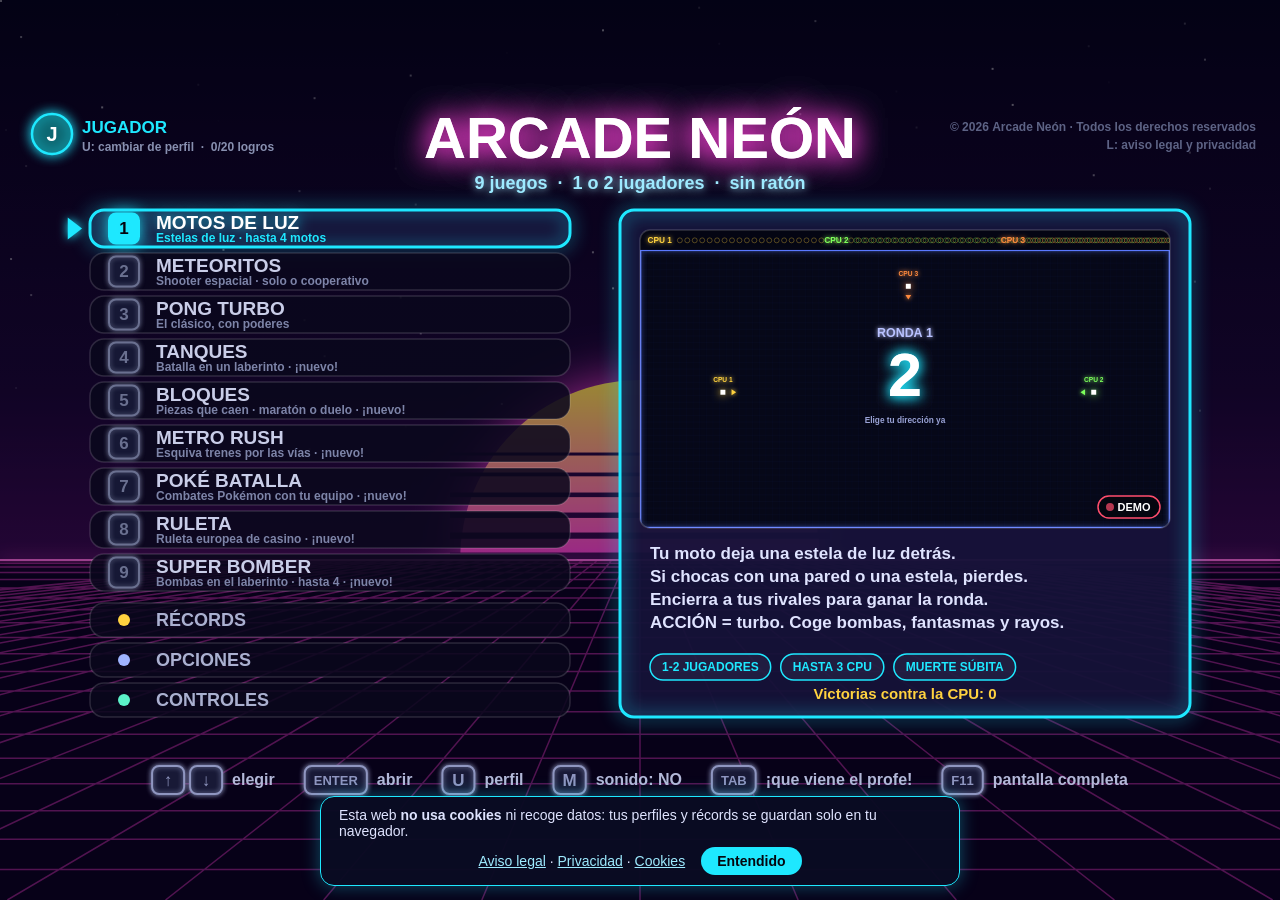
==== commit 87de4c72: "Web tactil: menus y juegos se manejan tocando la pantalla - Zonas tocables en todos los menus (perfi" ====
--- a/index.html
+++ b/index.html
@@ -17,7 +17,7 @@
 <link rel="manifest" href="manifest.webmanifest">
 <link rel="icon" id="favicon" href="icons/icon-192.png">
 <link rel="apple-touch-icon" href="icons/icon-192.png">
-<style>html,body{margin:0;height:100%;overflow:hidden;background:#04050d;overscroll-behavior:none}#c{position:fixed;left:0;top:0;display:block;cursor:none;outline:none;touch-action:none}#pad{position:fixed;left:0;right:0;bottom:0;z-index:6;touch-action:none;user-select:none;-webkit-user-select:none;-webkit-touch-callout:none;-webkit-tap-highlight-color:transparent;font-family:"Segoe UI",Roboto,Arial,sans-serif;color:#dfe3ff;--st:150px;--bt:78px}#pad[hidden]{display:none}#pad.port{background:linear-gradient(rgba(6,6,22,.5),rgba(6,6,22,.82) 30%);border-top:1.5px solid rgba(30,232,255,.4);box-shadow:0 -8px 24px rgba(30,232,255,.12)}#pad.land{top:0;pointer-events:none}#pad.land .pad-bar,#pad.land .pad-stick,#pad.land .pad-btns{pointer-events:auto}#pad.land .pad-base,#pad.land .pb{opacity:.6}.pad-bar{position:absolute;left:8px;right:8px;top:8px;display:flex;gap:6px;align-items:center}#pad.land .pad-bar{left:auto;right:8px;top:6px;max-width:calc(100% - 16px);opacity:.75}#pad.land .pk{height:32px;min-width:34px;padding:0 8px;font-size:12px}.pad-ctx{flex:1;display:flex;gap:6px;overflow-x:auto;scrollbar-width:none;touch-action:pan-x}.pad-ctx::-webkit-scrollbar{display:none}#pad.port .pad-bar{flex-wrap:wrap}#pad.port .pad-ctx{order:5;flex-basis:100%;flex-wrap:wrap;justify-content:center;overflow:visible}#pad.port .pad-ctx:empty{display:none}#pad.port .pad-sp{flex:1}#pad.land .pad-sp{display:none}.pk{flex:none;min-width:40px;height:38px;padding:0 11px;border-radius:10px;border:1.5px solid rgba(158,234,255,.45);background:rgba(10,12,35,.88);color:#dfe3ff;font:700 13px "Segoe UI",Roboto,Arial,sans-serif;white-space:nowrap;touch-action:none}.pk.ctx{border-color:rgba(255,210,63,.6);color:#ffe9a6}.pk.hot{border-color:#1ee8ff;color:#fff;box-shadow:0 0 12px rgba(30,232,255,.6)}.pk.down,.pb.down{filter:brightness(1.5);transform:scale(.93)}.pad-stick{position:absolute;left:0;bottom:0;width:50%;top:56px}#pad.land .pad-stick{top:auto;width:36%;height:62%}.pad-base{position:absolute;left:50%;top:50%;width:var(--st);height:var(--st);transform:translate(-50%,-50%);border-radius:50%;border:2px solid rgba(30,232,255,.55);background:radial-gradient(rgba(30,232,255,.14),rgba(30,232,255,.03) 70%);box-shadow:0 0 22px rgba(30,232,255,.28),inset 0 0 18px rgba(30,232,255,.15)}.pad-knob{position:absolute;left:29%;top:29%;width:42%;height:42%;border-radius:50%;background:radial-gradient(circle at 35% 35%,#c9fbff,#1ee8ff 55%,#0a7f90);box-shadow:0 0 16px #1ee8ff}.pad-btns{position:absolute;right:0;bottom:0;width:50%;top:56px}#pad.land .pad-btns{top:auto;width:36%;height:62%}.pb{position:absolute;width:var(--bt);height:var(--bt);border-radius:50%;border:0;padding:0;color:#05060f;font:900 28px "Segoe UI",Roboto,Arial,sans-serif;touch-action:none}.pb b{display:block;line-height:var(--bt)}.pb span{position:absolute;left:50%;top:calc(100% + 6px);transform:translateX(-50%);font:700 11px "Segoe UI",Roboto,Arial,sans-serif;color:#9aa3d6;white-space:nowrap;letter-spacing:.4px}.pb-a{right:12%;top:22%;background:radial-gradient(circle at 35% 30%,#c9fbff,#1ee8ff 60%,#0a8fa0);box-shadow:0 0 22px rgba(30,232,255,.65)}.pb-b{right:calc(12% + var(--bt) + 14px);top:calc(22% + var(--bt) * .55);background:radial-gradient(circle at 35% 30%,#ffd0f5,#ff3fd8 60%,#a01d8a);box-shadow:0 0 22px rgba(255,63,216,.6)}#pad-in{position:absolute;left:0;top:0;width:1px;height:1px;opacity:0;border:0;padding:0;font-size:16px;pointer-events:none}#aviso{position:fixed;left:50%;bottom:14px;transform:translateX(-50%);z-index:7;max-width:calc(100% - 32px);box-sizing:border-box;display:flex;flex-wrap:wrap;align-items:center;justify-content:center;gap:8px 16px;padding:10px 18px;border-radius:14px;background:rgba(10,12,35,.96);border:1.5px solid #1ee8ff;box-shadow:0 0 18px rgba(30,232,255,.35);color:#dfe3ff;font:14px "Segoe UI",Roboto,Arial,sans-serif;cursor:default}#aviso[hidden]{display:none}#aviso a{color:#9eeaff}#aviso button{font:700 14px "Segoe UI",Roboto,Arial,sans-serif;color:#05060f;background:#1ee8ff;border:0;border-radius:16px;padding:6px 16px;cursor:pointer}#profe{position:fixed;inset:0;z-index:10;background:#f4f6f8;color:#1d2433;font-family:"Segoe UI",Roboto,Arial,sans-serif;overflow:hidden;cursor:default}#profe[hidden]{display:none}.av-top{height:58px;background:#1f4e79;color:#fff;display:flex;align-items:center;padding:0 22px;gap:14px}.av-logo{width:32px;height:32px;border-radius:8px;background:#fff;display:flex;align-items:center;justify-content:center;flex:none}.av-brand{font-size:20px;font-weight:600;letter-spacing:.2px;white-space:nowrap}.av-search{margin-left:28px;flex:0 1 420px;height:34px;border-radius:17px;background:rgba(255,255,255,.16);display:flex;align-items:center;padding:0 16px;color:rgba(255,255,255,.75);font-size:14px;white-space:nowrap;overflow:hidden}.av-right{margin-left:auto;display:flex;align-items:center;gap:22px;font-size:14px;color:rgba(255,255,255,.9)}.av-avatar{width:36px;height:36px;border-radius:50%;background:#f0a830;color:#1d2433;display:flex;align-items:center;justify-content:center;font-weight:700}.av-body{display:flex;height:calc(100% - 58px)}.av-side{width:250px;flex:none;background:#fff;border-right:1px solid #e1e5ea;padding:14px 0;overflow:hidden}.av-nav{padding:11px 22px;font-size:15px;color:#33405a}.av-nav.sel{background:#e8f0f8;color:#1f4e79;font-weight:600;border-left:4px solid #1f4e79;padding-left:18px}.av-sec{padding:20px 22px 8px;font-size:12px;font-weight:700;color:#7a8599;text-transform:uppercase;letter-spacing:.6px}.av-course{padding:9px 22px;font-size:14px;color:#33405a;white-space:nowrap;overflow:hidden;text-overflow:ellipsis;display:flex;gap:10px;align-items:center}.av-dot{width:10px;height:10px;border-radius:3px;flex:none}.av-main{flex:1;overflow:auto;padding:26px 32px}.av-h1{font-size:24px;font-weight:600;margin:0 0 18px}.av-row{display:grid;grid-template-columns:2fr 1fr;gap:22px;margin-bottom:24px}.av-card{background:#fff;border:1px solid #e1e5ea;border-radius:10px;padding:18px 20px}.av-card h2,.av-h2{font-size:16px;margin:0 0 12px;color:#1d2433}.av-task{display:flex;justify-content:space-between;gap:12px;padding:10px 0;border-top:1px solid #eef1f4;font-size:14px;color:#33405a}.av-task b{font-weight:600;color:#1d2433}.av-due{color:#b54708;font-size:13px;white-space:nowrap}.av-grid{display:grid;grid-template-columns:repeat(4,minmax(0,1fr));gap:18px}.av-cls{background:#fff;border:1px solid #e1e5ea;border-radius:10px;overflow:hidden}.av-cls .hd{height:84px;padding:14px 16px;color:#fff;font-weight:600;font-size:17px;display:flex;align-items:flex-end;box-sizing:border-box}.av-cls .ft{padding:12px 16px;font-size:13px;color:#5a6577}.av-bar{height:6px;background:#eef1f4;border-radius:3px;margin-top:8px;overflow:hidden}.av-bar i{display:block;height:100%;background:#2e7d32}@media (max-width:1100px){.av-grid{grid-template-columns:repeat(2,minmax(0,1fr))}.av-row{grid-template-columns:1fr}}@media (max-width:760px){.av-side,.av-search{display:none}}</style>
+<style>html,body{margin:0;height:100%;overflow:hidden;background:#04050d;overscroll-behavior:none}#c{position:fixed;left:0;top:0;display:block;cursor:none;outline:none;touch-action:none}#pad{position:fixed;left:0;right:0;bottom:0;z-index:6;touch-action:none;user-select:none;-webkit-user-select:none;-webkit-touch-callout:none;-webkit-tap-highlight-color:transparent;font-family:"Segoe UI",Roboto,Arial,sans-serif;color:#dfe3ff;--st:150px;--bt:78px}#pad[hidden]{display:none}#pad.port{background:linear-gradient(rgba(6,6,22,.5),rgba(6,6,22,.82) 30%);border-top:1.5px solid rgba(30,232,255,.4);box-shadow:0 -8px 24px rgba(30,232,255,.12)}#pad.land{top:0;pointer-events:none}#pad.land .pad-bar,#pad.land .pad-stick,#pad.land .pad-btns{pointer-events:auto}#pad.land .pad-base,#pad.land .pb{opacity:.6}.pad-bar{position:absolute;left:8px;right:8px;top:8px;display:flex;gap:6px;align-items:center}#pad.land .pad-bar{left:auto;right:8px;top:6px;max-width:calc(100% - 16px);opacity:.75}#pad.land .pk{height:32px;min-width:34px;padding:0 8px;font-size:12px}.pad-ctx{flex:1;display:flex;gap:6px;overflow-x:auto;scrollbar-width:none;touch-action:pan-x}.pad-ctx::-webkit-scrollbar{display:none}#pad.port .pad-bar{flex-wrap:wrap}#pad.port .pad-ctx{order:5;flex-basis:100%;flex-wrap:wrap;justify-content:center;overflow:visible}#pad.port .pad-ctx:empty{display:none}#pad.port .pad-sp{flex:1}#pad.land .pad-sp{display:none}.pk{flex:none;min-width:40px;height:38px;padding:0 11px;border-radius:10px;border:1.5px solid rgba(158,234,255,.45);background:rgba(10,12,35,.88);color:#dfe3ff;font:700 13px "Segoe UI",Roboto,Arial,sans-serif;white-space:nowrap;touch-action:none}.pk.ctx{border-color:rgba(255,210,63,.6);color:#ffe9a6}.pk.hot{border-color:#1ee8ff;color:#fff;box-shadow:0 0 12px rgba(30,232,255,.6)}.pk.down,.pb.down{filter:brightness(1.5);transform:scale(.93)}.pad-stick{position:absolute;left:0;bottom:0;width:50%;top:56px}#pad.land .pad-stick{top:auto;width:36%;height:62%}.pad-base{position:absolute;left:50%;top:50%;width:var(--st);height:var(--st);transform:translate(-50%,-50%);border-radius:50%;border:2px solid rgba(30,232,255,.55);background:radial-gradient(rgba(30,232,255,.14),rgba(30,232,255,.03) 70%);box-shadow:0 0 22px rgba(30,232,255,.28),inset 0 0 18px rgba(30,232,255,.15)}.pad-knob{position:absolute;left:29%;top:29%;width:42%;height:42%;border-radius:50%;background:radial-gradient(circle at 35% 35%,#c9fbff,#1ee8ff 55%,#0a7f90);box-shadow:0 0 16px #1ee8ff}.pad-btns{position:absolute;right:0;bottom:0;width:50%;top:56px}#pad.land .pad-btns{top:auto;width:36%;height:62%}.pb{position:absolute;width:var(--bt);height:var(--bt);border-radius:50%;border:0;padding:0;color:#05060f;font:900 28px "Segoe UI",Roboto,Arial,sans-serif;touch-action:none}.pb b{display:block;line-height:var(--bt)}.pb span{position:absolute;left:50%;top:calc(100% + 6px);transform:translateX(-50%);font:700 11px "Segoe UI",Roboto,Arial,sans-serif;color:#9aa3d6;white-space:nowrap;letter-spacing:.4px}.pb-a{right:12%;top:22%;background:radial-gradient(circle at 35% 30%,#c9fbff,#1ee8ff 60%,#0a8fa0);box-shadow:0 0 22px rgba(30,232,255,.65)}.pb-b{right:calc(12% + var(--bt) + 14px);top:calc(22% + var(--bt) * .55);background:radial-gradient(circle at 35% 30%,#ffd0f5,#ff3fd8 60%,#a01d8a);box-shadow:0 0 22px rgba(255,63,216,.6)}#pad.nostick .pad-stick,#pad.nostick .pad-btns{display:none}.pad-surf{display:none;position:absolute;left:12px;right:12px;bottom:12px;top:120px;border:1.5px dashed rgba(158,234,255,.28);border-radius:20px;align-items:center;justify-content:center;text-align:center;padding:18px;box-sizing:border-box;color:#8890b0;font:700 15px/1.5 "Segoe UI",Roboto,Arial,sans-serif;touch-action:none}#pad.port.nostick .pad-surf{display:flex}#pad-in{position:absolute;left:0;top:0;width:1px;height:1px;opacity:0;border:0;padding:0;font-size:16px;pointer-events:none}#aviso{position:fixed;left:50%;bottom:14px;transform:translateX(-50%);z-index:7;max-width:calc(100% - 32px);box-sizing:border-box;display:flex;flex-wrap:wrap;align-items:center;justify-content:center;gap:8px 16px;padding:10px 18px;border-radius:14px;background:rgba(10,12,35,.96);border:1.5px solid #1ee8ff;box-shadow:0 0 18px rgba(30,232,255,.35);color:#dfe3ff;font:14px "Segoe UI",Roboto,Arial,sans-serif;cursor:default}#aviso[hidden]{display:none}#aviso a{color:#9eeaff}#aviso button{font:700 14px "Segoe UI",Roboto,Arial,sans-serif;color:#05060f;background:#1ee8ff;border:0;border-radius:16px;padding:6px 16px;cursor:pointer}#profe{position:fixed;inset:0;z-index:10;background:#f4f6f8;color:#1d2433;font-family:"Segoe UI",Roboto,Arial,sans-serif;overflow:hidden;cursor:default}#profe[hidden]{display:none}.av-top{height:58px;background:#1f4e79;color:#fff;display:flex;align-items:center;padding:0 22px;gap:14px}.av-logo{width:32px;height:32px;border-radius:8px;background:#fff;display:flex;align-items:center;justify-content:center;flex:none}.av-brand{font-size:20px;font-weight:600;letter-spacing:.2px;white-space:nowrap}.av-search{margin-left:28px;flex:0 1 420px;height:34px;border-radius:17px;background:rgba(255,255,255,.16);display:flex;align-items:center;padding:0 16px;color:rgba(255,255,255,.75);font-size:14px;white-space:nowrap;overflow:hidden}.av-right{margin-left:auto;display:flex;align-items:center;gap:22px;font-size:14px;color:rgba(255,255,255,.9)}.av-avatar{width:36px;height:36px;border-radius:50%;background:#f0a830;color:#1d2433;display:flex;align-items:center;justify-content:center;font-weight:700}.av-body{display:flex;height:calc(100% - 58px)}.av-side{width:250px;flex:none;background:#fff;border-right:1px solid #e1e5ea;padding:14px 0;overflow:hidden}.av-nav{padding:11px 22px;font-size:15px;color:#33405a}.av-nav.sel{background:#e8f0f8;color:#1f4e79;font-weight:600;border-left:4px solid #1f4e79;padding-left:18px}.av-sec{padding:20px 22px 8px;font-size:12px;font-weight:700;color:#7a8599;text-transform:uppercase;letter-spacing:.6px}.av-course{padding:9px 22px;font-size:14px;color:#33405a;white-space:nowrap;overflow:hidden;text-overflow:ellipsis;display:flex;gap:10px;align-items:center}.av-dot{width:10px;height:10px;border-radius:3px;flex:none}.av-main{flex:1;overflow:auto;padding:26px 32px}.av-h1{font-size:24px;font-weight:600;margin:0 0 18px}.av-row{display:grid;grid-template-columns:2fr 1fr;gap:22px;margin-bottom:24px}.av-card{background:#fff;border:1px solid #e1e5ea;border-radius:10px;padding:18px 20px}.av-card h2,.av-h2{font-size:16px;margin:0 0 12px;color:#1d2433}.av-task{display:flex;justify-content:space-between;gap:12px;padding:10px 0;border-top:1px solid #eef1f4;font-size:14px;color:#33405a}.av-task b{font-weight:600;color:#1d2433}.av-due{color:#b54708;font-size:13px;white-space:nowrap}.av-grid{display:grid;grid-template-columns:repeat(4,minmax(0,1fr));gap:18px}.av-cls{background:#fff;border:1px solid #e1e5ea;border-radius:10px;overflow:hidden}.av-cls .hd{height:84px;padding:14px 16px;color:#fff;font-weight:600;font-size:17px;display:flex;align-items:flex-end;box-sizing:border-box}.av-cls .ft{padding:12px 16px;font-size:13px;color:#5a6577}.av-bar{height:6px;background:#eef1f4;border-radius:3px;margin-top:8px;overflow:hidden}.av-bar i{display:block;height:100%;background:#2e7d32}@media (max-width:1100px){.av-grid{grid-template-columns:repeat(2,minmax(0,1fr))}.av-row{grid-template-columns:1fr}}@media (max-width:760px){.av-side,.av-search{display:none}}</style>
 </head>
 <body>
 <canvas id="c"></canvas>
@@ -27,11 +27,13 @@
     <button class="pk" data-act="esc">◀</button>
     <div class="pad-ctx"></div>
     <span class="pad-sp"></span>
+    <button class="pk" data-act="stick" title="Joystick">🕹</button>
     <button class="pk" data-act="kb" title="Teclado">⌨</button>
     <button class="pk" data-act="snd" title="Sonido">🔇</button>
     <button class="pk" data-act="fs" title="Pantalla completa">⛶</button>
     <button class="pk" data-act="profe" title="¡Que viene el profe!">👀</button>
   </div>
+  <div class="pad-surf"><span></span></div>
   <div class="pad-stick"><div class="pad-base"><div class="pad-knob"></div></div></div>
   <div class="pad-btns">
     <button class="pb pb-b" data-act="b"><b>B</b><span></span></button>
@@ -72,6 +74,6 @@
   </div>
 </div>
 <script>/*! Arcade Neón · © 2026 Arcade Neón · Todos los derechos reservados · https://neonarcade.es/ */
-!function(){"use strict";const t=1280,e=720,s=2*Math.PI,i=document.getElementById("c"),a=i.getContext("2d"),o=document.getElementById("profe"),l="© 2026 Arcade Neón · Todos los derechos reservados";function n(){try{window.open("aviso-legal.html","_blank","noopener")}catch(t){}}let r=1,h=0,f=0,c=1,d=1,u=0,p=0,m=1280,b=720,g=1;function y(){a.fillRect(u,p,m-u,b-p)}const v={p1:"#1ee8ff",p2:"#ff3fd8",cpu:["#ffd23f","#7dff5c","#ff8a3d"]},k='"Segoe UI Black","Arial Black","Segoe UI",sans-serif',S='"Segoe UI",Tahoma,Arial,sans-serif',w='Consolas,"Courier New",monospace',x=["FÁCIL","NORMAL","DIFÍCIL"],M=["—","FÁCIL","NORMAL","DIFÍCIL"],A=(t,e)=>t+Math.random()*(e-t),T=(t,e,s)=>t<e?e:t>s?s:t,P=t=>t[Math.floor(Math.random()*t.length)];function E(t,e){let i=(t-e)%s;return i>Math.PI&&(i-=s),i<-Math.PI&&(i+=s),i}function R(t){const e=t%2;return e<1?e:2-e}const O="arcadeneon_",C={get(t,e){try{const s=localStorage.getItem(O+t);return null===s?e:JSON.parse(s)}catch(t){return e}},set(t,e){try{localStorage.setItem(O+t,JSON.stringify(e))}catch(t){}},del(t){try{localStorage.removeItem(O+t)}catch(t){}},keys(){const t=[];try{for(let e=0;e<localStorage.length;e++){const s=localStorage.key(e);s&&0===s.indexOf(O)&&t.push(s.slice(11))}}catch(t){}return t}},I=["#1ee8ff","#ff3fd8","#ffd23f","#7dff5c","#ff8a3d","#c77dff","#5c8cff","#ff4d6d"],D={list:()=>C.get("profiles",[])||[],save(t){C.set("profiles",t)},pre:t=>"p"+t+"_",create(t,e){const s=this.list(),i=s.reduce((t,e)=>Math.max(t,e.id),0)+1,a={id:i,name:t,color:e||I[(i-1)%I.length]};return s.push(a),this.save(s),a},remove(t){const e=this.pre(t);for(const t of C.keys())0===t.indexOf(e)&&C.del(t);this.save(this.list().filter(e=>e.id!==t));const s=C.get("pinfail",{})||{};s[t]&&(delete s[t],C.set("pinfail",s))},rename(t,e){const s=this.list(),i=s.find(e=>e.id===t);i&&(i.name=e,this.save(s))},read(t,e,s){return C.get(this.pre(t)+e,s)},dump(t){const e={},s=this.pre(t);for(const t of C.keys())0===t.indexOf(s)&&(e[t.slice(s.length)]=C.get(t));return e},setPin(t,e){const s=this.list(),i=s.find(e=>e.id===t);if(i){if(e){const t=Math.random().toString(36).slice(2,10);i.pin={s:t,h:N(e,t)}}else delete i.pin;this.save(s),q&&q.id===t&&(i.pin?q.pin=i.pin:delete q.pin)}}};function L(t,e){let s=3735928559^e,i=1103547991^e;for(let e,a=0;a<t.length;a++)e=t.charCodeAt(a),s=Math.imul(s^e,2654435761),i=Math.imul(i^e,1597334677);return s=Math.imul(s^s>>>16,2246822507),s^=Math.imul(i^i>>>13,3266489909),i=Math.imul(i^i>>>16,2246822507),i^=Math.imul(s^s>>>13,3266489909),(4294967296*(2097151&i)+(s>>>0)).toString(36)}function N(t,e){let s=e+"|"+t;for(let e=0;e<4e3;e++)s=L(s+t,e);return s}function B(t){const e=(C.get("pinfail",{})||{})[t];return e&&e.until>Date.now()?Math.ceil((e.until-Date.now())/1e3):0}function U(t,e){if(!t||!t.pin)return!0;if(B(t.id))return!1;const s=C.get("pinfail",{})||{};if(N(e,t.pin.s)===t.pin.h)return delete s[t.id],C.set("pinfail",s),!0;const i=s[t.id]||{n:0,until:0};return i.n++,i.n>=5&&(i.until=Date.now()+6e4*Math.min(10,i.n-4)),s[t.id]=i,C.set("pinfail",s),!1}let q=null,W=0;const F={get:(t,e)=>C.get((q?D.pre(q.id):"")+t,e),set(t,e){C.set((q?D.pre(q.id):"")+t,e)}};!function(){if(!C.get("profiles",null)){C.set("profiles",[{id:1,name:"JUGADOR",color:I[0]}]);for(const t of C.keys())"profiles"===t||"cur"===t||"aviso_visto"===t||"pinfail"===t||/^p\d+_/.test(t)||(C.set("p1_"+t,C.get(t)),C.del(t));C.set("cur",1)}}(),q=D.list().find(t=>t.id===C.get("cur",0))||D.list()[0]||null;const G={music:!0,vol:2,shake:!0,glow:!0,fit:"fill"},z={};function j(){F.set("opts",z)}const V={d:{},get(t,e){return this.d[t]&&this.d[t][e]||0},add(t,e,s){const i=this.d[t]||(this.d[t]={});i[e]=(i[e]||0)+(s||1),F.set("stats",this.d),_.check()},max(t,e,s){const i=this.d[t]||(this.d[t]={});return s>(i[e]||0)&&(i[e]=s,F.set("stats",this.d),_.check(),!0)},reset(){this.d={},F.set("stats",this.d),F.set("best_meteor_1",0),F.set("best_meteor_2",0),F.set("roulette_last",[]),F.set("ach",[])}};function K(){for(const t in z)delete z[t];Object.assign(z,G,F.get("opts",{})||{}),V.d=F.get("stats",{})||{};const t=F.get("best_meteor_1",0),e=F.get("best_meteor_2",0),s=V.d.meteor||(V.d.meteor={});t>(s.best1||0)&&(s.best1=t),e>(s.best2||0)&&(s.best2=e)}K();const H=["tron","meteor","pong","tanks","blocks","runner","poke","roulette","bomber"],J=[{id:"first",n:"Primera partida",d:"Juega a cualquier juego.",ok:()=>H.some(t=>V.get(t,"played")>0)},{id:"explorer",n:"Explorador",d:"Prueba los 9 juegos.",ok:()=>H.every(t=>V.get(t,"played")>0)},{id:"tron_win",n:"Motero",d:"Gana a la CPU en Motos de luz.",ok:()=>V.get("tron","winsCPU")>0},{id:"tron_hard",n:"Rey de la luz",d:"Gana a la CPU difícil en Motos de luz.",ok:()=>V.get("tron","bestDiff")>=3},{id:"meteor_5k",n:"Cazameteoritos",d:"Haz 5.000 puntos en Meteoritos.",ok:()=>Math.max(V.get("meteor","best1"),V.get("meteor","best2"))>=5e3},{id:"meteor_boss",n:"Jefe derrotado",d:"Llega a la oleada 6 en Meteoritos.",ok:()=>V.get("meteor","maxWave")>=6},{id:"pong_win",n:"Raqueta de oro",d:"Gana a la CPU en Pong Turbo.",ok:()=>V.get("pong","winsCPU")>0},{id:"pong_hard",n:"Imparable",d:"Gana a la CPU difícil en Pong Turbo.",ok:()=>V.get("pong","bestDiff")>=3},{id:"tanks_win",n:"Comandante",d:"Gana a la CPU en Tanques.",ok:()=>V.get("tanks","winsCPU")>0},{id:"blocks_lines",n:"Constructor",d:"Haz 40 líneas en el maratón de Bloques.",ok:()=>V.get("blocks","lines")>=40},{id:"blocks_10k",n:"Arquitecto",d:"Haz 10.000 puntos en el maratón de Bloques.",ok:()=>V.get("blocks","best")>=1e4},{id:"runner_2k",n:"Corredor",d:"Haz 2.000 puntos en Metro Rush.",ok:()=>Math.max(V.get("runner","best1"),V.get("runner","best2"))>=2e3},{id:"runner_coins",n:"Hucha llena",d:"Junta 500 monedas en Metro Rush (en total).",ok:()=>V.get("runner","coins")>=500},{id:"poke_win",n:"Entrenador",d:"Gana un combate a la CPU en Poké Batalla.",ok:()=>V.get("poke","winsCPU")>0},{id:"poke_hard",n:"Campeón",d:"Gana a la CPU difícil en Poké Batalla.",ok:()=>V.get("poke","bestDiff")>=3},{id:"roul_50",n:"Habitual del casino",d:"Haz 50 tiradas en la Ruleta.",ok:()=>V.get("roulette","spins")>=50},{id:"roul_big",n:"¡Pleno!",d:"Gana 1.000 fichas de golpe en la Ruleta.",ok:()=>V.get("roulette","bigWin")>=1e3},{id:"bomber_win",n:"Dinamitero",d:"Gana a la CPU en Super Bomber.",ok:()=>V.get("bomber","winsCPU")>0},{id:"bomber_hard",n:"Maestro bomber",d:"Gana a la CPU difícil en Super Bomber.",ok:()=>V.get("bomber","bestDiff")>=3},{id:"legend",n:"Leyenda arcade",d:"Gana a la CPU en los 6 juegos que tienen CPU.",ok:()=>["tron","pong","tanks","blocks","poke","bomber"].every(t=>V.get(t,"winsCPU")>0)}],_={queue:[],list:()=>F.get("ach",[])||[],check(t){if(!q)return;const e=this.list();let s=!1;for(const i of J)e.indexOf(i.id)<0&&i.ok()&&(e.push(i.id),t||this.queue.push(i),s=!0);s&&F.set("ach",e)}};_.check(!0);const X={on:!1,ac:null,noiseBuf:null,master:null,ensure(){if(this.on)try{if(!this.ac){const t=window.AudioContext||window.webkitAudioContext;if(!t)return;this.ac=new t,this.master=this.ac.createGain(),this.master.connect(this.ac.destination),this.setVol();const e=this.ac.sampleRate;this.noiseBuf=this.ac.createBuffer(1,e,this.ac.sampleRate);const s=this.noiseBuf.getChannelData(0);for(let t=0;t<e;t++)s[t]=2*Math.random()-1}"suspended"===this.ac.state&&this.ac.resume()}catch(t){}},setVol(){this.master&&(this.master.gain.value=[0,.35,.7,1][z.vol]||.7)},toggle(){return this.on=!this.on,this.ensure(),this.on},tone(t,e,s,i,a,o){if(this.on&&this.ac)try{const l=this.ac.currentTime+(o||0),n=this.ac.createOscillator(),r=this.ac.createGain();n.type=s||"square",n.frequency.setValueAtTime(t,l),a&&n.frequency.exponentialRampToValueAtTime(Math.max(30,t+a),l+e),r.gain.setValueAtTime(1e-4,l),r.gain.linearRampToValueAtTime(i||.05,l+.005),r.gain.exponentialRampToValueAtTime(1e-4,l+e),n.connect(r),r.connect(this.master),n.start(l),n.stop(l+e+.03)}catch(t){}},noise(t,e,s,i){if(this.on&&this.ac&&this.noiseBuf)try{const a=this.ac.currentTime+(i||0),o=this.ac.createBufferSource();o.buffer=this.noiseBuf;const l=this.ac.createBiquadFilter();l.type="lowpass",l.frequency.setValueAtTime(s||1e3,a),l.frequency.exponentialRampToValueAtTime(80,a+t);const n=this.ac.createGain();n.gain.setValueAtTime(e||.1,a),n.gain.exponentialRampToValueAtTime(1e-4,a+t),o.connect(l),l.connect(n),n.connect(this.master),o.start(a),o.stop(a+t+.03)}catch(t){}}},Q=()=>X.tone(520,.04,"square",.03),Z=()=>X.tone(620,.09,"square",.05,500),Y=()=>X.tone(420,.08,"square",.04,-200),$=()=>X.tone(440,.12,"square",.05),tt=()=>X.tone(880,.3,"square",.06),et=()=>X.noise(.55,.22,1200),st=()=>X.noise(.16,.09,2500),it=()=>X.tone(1100,.05,"square",.012,-600),at=()=>X.tone(240,.05,"square",.035),ot=()=>X.tone(380,.04,"square",.03),lt=()=>{X.tone(520,.09,"triangle",.07,300),X.tone(780,.12,"triangle",.07,500,.08)},nt=()=>{X.tone(660,.1,"square",.05),X.tone(990,.16,"square",.05,0,.1)},rt=()=>{[523,659,784,1047].forEach((t,e)=>X.tone(t,.16,"square",.05,0,.11*e))},ht=()=>{[392,330,262,196].forEach((t,e)=>X.tone(t,.2,"triangle",.06,0,.14*e))},ft=t=>440*Math.pow(2,(t-69)/12),ct={cur:null,nextT:0,step:0,tracks:{menu:{bpm:100,prog:[[57,0],[53,1],[60,1],[55,1]],play(t,e,s,i,a){const o=t%16;o%4==0&&X.tone(ft(i-12),3.2*s,"triangle",.1,0,e),o%2==0&&X.tone(ft(i+12+a[o/2%3]),1.5*s,"square",.016,0,e),0===o&&X.tone(ft(i+a[1]),15*s,"sine",.025,0,e),o%4==2&&X.noise(.03,.012,9e3,e)}},game:{bpm:138,prog:[[57,0],[53,1],[55,1],[52,0]],play(t,e,s,i,a){const o=t%16;o%2==0&&X.tone(ft(i-12+(o%4==2?12:0)),1.6*s,"triangle",.1,0,e),o%8==0&&X.tone(120,.14,"sine",.14,-80,e),o%8==4&&X.noise(.1,.045,3500,e),o%2==1&&X.noise(.02,.01,1e4,e),X.tone(ft(i+12+a[o%3]+(o>=8?12:0)),.8*s,"square",.01,0,e)}}},update(t){const e=X.ac;if(!(t&&X.on&&z.music&&e&&"running"===e.state))return void(this.cur=null);t!==this.cur&&(this.cur=t,this.step=0,this.nextT=e.currentTime+.1),this.nextT<e.currentTime&&(this.nextT=e.currentTime+.02);const s=this.tracks[t],i=60/s.bpm/4;for(;this.nextT<e.currentTime+.2;){const t=s.prog[Math.floor(this.step/16)%s.prog.length];s.play(this.step,this.nextT-e.currentTime,i,t[0],t[1]?[0,4,7]:[0,3,7]),this.nextT+=i,this.step++}}},dt=Object.create(null),ut={p1:{up:["KeyW"],down:["KeyS"],left:["KeyA"],right:["KeyD"],act:["Space","ShiftLeft","KeyE","KeyF"]},p2:{up:["ArrowUp"],down:["ArrowDown"],left:["ArrowLeft"],right:["ArrowRight"],act:["Enter","NumpadEnter","ShiftRight","ControlRight","Numpad0","Slash","Period","Minus"]},solo:{}};for(const t of["up","down","left","right","act"])ut.solo[t]=ut.p1[t].concat(ut.p2[t]);function pt(t,e){const s=t[e];for(let t=0;t<s.length;t++)if(dt[s[t]])return!0;return!1}function mt(t,e,s){return t[e].indexOf(s)>=0}const bt=t=>"ArrowUp"===t||"KeyW"===t,gt=t=>"ArrowDown"===t||"KeyS"===t,yt=t=>"ArrowLeft"===t||"KeyA"===t,vt=t=>"ArrowRight"===t||"KeyD"===t,kt=t=>"Enter"===t||"NumpadEnter"===t||"Space"===t,St=t=>"Escape"===t||"Backspace"===t;function wt(t,e){z.glow?(a.shadowColor=t,a.shadowBlur=e*r):a.shadowBlur=0}function xt(){a.shadowBlur=0}function Mt(t,e,s,i,o,l){l=l||{},a.save();const n=l.font||S;if(a.font=(l.w||(n===k?"900":"600"))+" "+i+"px "+n,a.textAlign=l.align||"center",a.textBaseline=l.base||"middle",null!=l.alpha&&(a.globalAlpha*=l.alpha),a.fillStyle=o,l.glow&&z.glow){a.shadowColor=l.gc||o,a.shadowBlur=l.glow*r;for(let i=0;i<(l.passes||1);i++)a.fillText(t,e,s)}else a.fillText(t,e,s);a.restore()}function At(t,e,s,i){a.save(),a.font=(i||"600")+" "+e+"px "+(s||S);const o=a.measureText(t).width;return a.restore(),o}function Tt(t,e,s,i,o){o=Math.min(o,s/2,i/2),a.beginPath(),a.moveTo(t+o,e),a.arcTo(t+s,e,t+s,e+i,o),a.arcTo(t+s,e+i,t,e+i,o),a.arcTo(t,e+i,t,e,o),a.arcTo(t,e,t+s,e,o),a.closePath()}function Pt(t,e,s,i,o,l,n){i=i||38,o=o||36,l=l||"#cfd6ff",a.save(),Tt(e-i/2,s-o/2,i,o,7),a.fillStyle=n?l:"rgba(18,20,48,0.95)",wt(l,n?16:5),a.fill(),a.lineWidth=2,a.strokeStyle=l,a.stroke(),xt(),a.fillStyle=n?"#05060f":l,a.font="700 "+(t.length>2?13:17)+"px "+S,a.textAlign="center",a.textBaseline="middle",a.fillText(t,e,s+1),a.restore()}function Et(t,e,s){s=s||"#8f96c0";const i=t.map(([t,e])=>{const s=t.map(t=>Math.max(32,At(t,t.length>2?13:17,S,"700")+18)),i=At(e,16);return{ks:t,kw:s,lab:e,lw:i,w:s.reduce((t,e)=>t+e+6,0)+4+i}});let o=i.reduce((t,e)=>t+e.w,0)+30*(i.length-1);const l=Math.min(1,1240/o);a.save(),l<1&&(a.translate(640*(1-l),e*(1-l)),a.scale(l,l));let n=640-o/2;for(const t of i)t.ks.forEach((i,a)=>{Pt(i,n+t.kw[a]/2,e,t.kw[a],28,s,!1),n+=t.kw[a]+6}),Mt(t.lab,n+4,e+1,16,"#b3b8d8",{align:"left"}),n+=4+t.lw+30;a.restore()}function Rt(t,e,s,i,o){o=o||10,a.save(),a.fillStyle=i,wt(i,10),a.beginPath(),s>0?(a.moveTo(t-.6*o,e-o),a.lineTo(t+.7*o,e),a.lineTo(t-.6*o,e+o)):(a.moveTo(t+.6*o,e-o),a.lineTo(t-.7*o,e),a.lineTo(t+.6*o,e+o)),a.closePath(),a.fill(),a.restore()}function Ot(t,e,s,i,o,l){a.save(),Tt(t,e,s,i,14),a.fillStyle=l?"rgba(22,18,56,0.95)":"rgba(10,8,28,0.86)",a.fill(),a.lineWidth=l?3:1.5,a.strokeStyle=l?o:"rgba(255,255,255,0.14)",l&&wt(o,18),a.stroke(),a.restore()}function Ct(t,e,s,i,o,l){a.save(),Tt(t,e,s,i,10),a.fillStyle="rgba(8,8,26,0.9)",a.fill(),a.lineWidth=1.5,a.strokeStyle=l,a.globalAlpha=.7,a.stroke(),a.restore(),Mt(o,t+s/2,e+16,13,l,{font:k})}const It={p:[],txt:[],shake:0,burst(t,e,i,a,o,l,n,r){a=a||20,o=o||250,l=l||.7,n=n||3,r=r||0,this.p.length>1800&&(a=Math.min(a,3));for(let h=0;h<a;h++){const a=Math.random()*s,h=o*(.25+.75*Math.random()),f=l*(.5+.5*Math.random());this.p.push({x:t,y:e,vx:Math.cos(a)*h,vy:Math.sin(a)*h,life:f,max:f,color:i,size:n*(.6+.8*Math.random()),g:r})}},float(t,e,s,i,a){s&&this.txt.push({x:t,y:e,s:s,color:i,size:a||22,t:0})},update(t){const e=Math.exp(-2.2*t);for(let s=this.p.length-1;s>=0;s--){const i=this.p[s];i.life-=t,i.life<=0?(this.p[s]=this.p[this.p.length-1],this.p.pop()):(i.x+=i.vx*t,i.y+=i.vy*t,i.vx*=e,i.vy=i.vy*e+i.g*t)}for(let e=this.txt.length-1;e>=0;e--){const s=this.txt[e];s.t+=t,s.y-=45*t,s.t>1.3&&this.txt.splice(e,1)}this.shake=Math.max(0,this.shake-40*t)},draw(){a.save(),a.globalCompositeOperation="lighter";for(const t of this.p)a.globalAlpha=t.life/t.max,a.fillStyle=t.color,a.fillRect(t.x-t.size/2,t.y-t.size/2,t.size,t.size);a.restore();for(const t of this.txt)Mt(t.s,t.x,t.y,t.size,t.color,{font:k,glow:12,alpha:Math.min(1,2.5*(1.3-t.t))})},confetti(t){const e=[t,"#ffffff","#ffd23f","#7dff5c","#ff3fd8","#1ee8ff"];for(let t=0;t<6;t++)this.burst(A(200,1080),A(150,400),P(e),40,500,2.2,5,300)},clear(){this.p.length=0,this.txt.length=0,this.shake=0}};let Dt=null;function Lt(t){Dt={s:t,t:0}}const Nt=[0,1,0,-1],Bt=[-1,0,1,0],Ut=1/42;class qt{constructor(t){this.o=t,this.C=16,this.cols=80,this.rows=42,this.oy=48;const e=this.cols*this.rows;this.grid=new Uint8Array(e),this.from=new Int32Array(e).fill(-1),this.visit=new Int32Array(e),this.q=new Int32Array(e),this.stamp=0,this.players=[];for(let e=0;e<t.players;e++)this.players.push({human:!0,name:"JUGADOR "+(e+1),short:"J"+(e+1),color:e?v.p2:v.p1,scheme:1===t.players?ut.solo:e?ut.p2:ut.p1});for(let e=0;e<t.cpus;e++)this.players.push({human:!1,name:"CPU "+(e+1),short:"CPU "+(e+1),color:v.cpu[e]});this.players.forEach((t,e)=>{t.id=e,t.wins=0,t.cells=[]}),this.items=[],this.trail=document.createElement("canvas"),this.tctx=this.trail.getContext("2d"),this.round=0,this.over=null,this.t=0,this.match=null,this.goT=0,this.onResize(),this.newRound()}onResize(){this.trail.width=c,this.trail.height=d,this.renderTrail()}cx(t){return t*this.C+this.C/2}cy(t){return this.oy+t*this.C+this.C/2}newRound(){this.round++,this.grid.fill(0),this.from.fill(-1),this.items=[],this.itemT=A(3,5);const t=[[.15,.5,1],[.85,.5,3],[.5,.14,2],[.5,.86,0]];this.players.forEach((e,s)=>{const i=t[s];e.x=Math.floor(i[0]*this.cols),e.y=Math.floor(i[1]*this.rows),e.dir=i[2],e.qd=[],e.alive=!0,e.turbo=1,e.boost=!1,e.ghost=0,e.acc=0,e.aiBoost=0,e.dissolve=-1,e.cells=[],this.occupy(e,e.y*this.cols+e.x,-1)}),this.state="count",this.stateT=3,this.tickAcc=0,this.fast=1,this.roundWinner=null,this.rt=0,this.sd=!1,this.spd=1,this.renderTrail()}occupy(t,e,s){this.grid[e]=t.id+1,this.from[e]=s,t.cells.push(e),this.drawCell(e)}renderTrail(){const s=this.tctx;s.setTransform(1,0,0,1,0,0),s.clearRect(0,0,this.trail.width,this.trail.height),s.setTransform(this.trail.width/t,0,0,this.trail.height/e,0,0);for(let t=0;t<this.grid.length;t++)this.grid[t]&&this.drawCell(t)}drawCell(t){const e=this.tctx,s=this.cols,i=this.grid[t];if(!i)return;const a=this.players[i-1].color,o=this.cx(t%s),l=this.cy(t/s|0);let n=o,h=l;const f=this.from[t];f>=0&&this.grid[f]===i&&(n=this.cx(f%s),h=this.cy(f/s|0)),e.shadowColor=a,e.shadowBlur=z.glow?12*r:0,e.fillStyle=a,e.fillRect(Math.min(n,o)-3,Math.min(h,l)-3,Math.abs(o-n)+6,Math.abs(l-h)+6),e.shadowBlur=0,e.fillStyle="rgba(255,255,255,0.6)",e.fillRect(Math.min(n,o)-1,Math.min(h,l)-1,Math.abs(o-n)+2,Math.abs(l-h)+2)}onKey(t){for(const e of this.players){if(!e.human||!e.alive)continue;let s=-1;mt(e.scheme,"up",t)?s=0:mt(e.scheme,"right",t)?s=1:mt(e.scheme,"down",t)?s=2:mt(e.scheme,"left",t)&&(s=3),s<0||("count"===this.state?(e.dir=s,e.qd.length=0):"play"===this.state&&e.qd.length<3&&e.qd.push(s))}}update(t){this.t+=t;for(const e of this.items)e.t+=t;if("count"===this.state){const e=Math.ceil(this.stateT);this.stateT-=t;const s=Math.ceil(this.stateT);return void(s!==e&&(s>0?$():(tt(),this.state="play",this.goT=.8)))}this.goT>0&&(this.goT-=t);for(const e of this.players)e.dissolve>0&&(e.dissolve-=t,e.dissolve<=0&&this.clearTrail(e));if("play"===this.state){this.rt+=t,!this.sd&&this.rt>30&&(this.sd=!0,It.float(640,320,"¡MUERTE SÚBITA!","#ff4d6d",40),$()),this.spd=this.rt>30?Math.min(1.8,1+.025*(this.rt-30)):1,this.tickAcc+=t*this.fast*this.spd;let e=0;for(;this.tickAcc>=Ut&&e<14;)if(this.tickAcc-=Ut,e++,this.tick(),"play"!==this.state){this.tickAcc=0;break}this.itemT-=t,this.itemT<=0&&(this.itemT=A(4,7),this.items.length<2&&this.spawnItem()),this.items=this.items.filter(t=>t.t<12)}else if("end"===this.state&&(this.stateT-=t,this.stateT<=0))if(this.match){this.state="done";const t=this.match,e=this.players.slice().sort((t,e)=>e.wins-t.wins).map(t=>({s:t.name+":  "+t.wins+(1===t.wins?" ronda":" rondas"),c:t.color}));this.over={title:"¡"+t.name+" GANA!",color:t.color,lines:e},It.confetti(t.color),t.human?(rt(),this.players.some(t=>!t.human)&&(V.add("tron","winsCPU"),V.max("tron","bestDiff",this.o.diff+1))):ht()}else this.newRound()}tick(){const t=this.cols,e=this.rows,s=this.grid,i=[];for(const t of this.players){if(!t.alive)continue;let e;t.human?e=pt(t.scheme,"act"):(e=t.aiBoost>0,t.aiBoost>0&&(t.aiBoost-=Ut)),t.boost=e&&t.turbo>.01,t.boost?t.turbo=Math.max(0,t.turbo-Ut/1.1):t.turbo=Math.min(1,t.turbo+Ut/7),t.ghost>0&&(t.ghost=Math.max(0,t.ghost-Ut)),t.acc+=t.boost?1.6:1,t.acc>=3&&(t.acc-=3,i.push(t))}if(!i.length)return;for(const t of i){if(t.human)for(;t.qd.length;){const e=t.qd.shift();if(e!==t.dir&&e!==(t.dir+2)%4){t.dir=e;break}}else t.dir=this.ai(t);t.nx=t.x+Nt[t.dir],t.ny=t.y+Bt[t.dir]}const a=[];for(const o of i){let l=!1;if(o.nx<0||o.ny<0||o.nx>=t||o.ny>=e)l=!0;else if(s[o.ny*t+o.nx]&&o.ghost<=0)l=!0;else for(const t of i)if(t!==o&&t.nx===o.nx&&t.ny===o.ny){l=!0;break}l&&a.push(o)}for(const e of i){if(a.indexOf(e)>=0)continue;const i=e.y*t+e.x;e.x=e.nx,e.y=e.ny;const o=e.y*t+e.x;s[o]||this.occupy(e,o,i);for(let t=this.items.length-1;t>=0;t--){const s=this.items[t];s.x===e.x&&s.y===e.y&&(this.items.splice(t,1),this.apply(e,s))}}for(const t of a)this.kill(t);a.length&&this.checkEnd()}checkEnd(){const t=this.players.filter(t=>t.alive);if(t.length<=1){this.state="end",this.stateT=2.4,this.fast=1;const e=t[0]||null;this.roundWinner=e,e&&(e.wins++,e.wins>=this.o.rounds&&(this.match=e)),this.match||(e&&e.human?nt():ht())}else t.some(t=>t.human)||this.demo||(this.fast=3)}kill(t){t.alive=!1,t.dissolve=.7;const e=this.cx(T(t.nx,0,this.cols-1)),s=this.cy(T(t.ny,0,this.rows-1));It.burst(e,s,t.color,60,420,1.1,4),It.burst(e,s,"#ffffff",20,250,.6,3),It.shake=Math.max(It.shake,14),et()}clearTrail(t){const e=t.id+1;let s=0;for(const i of t.cells)this.grid[i]===e&&(this.grid[i]=0,s++%3==0&&It.burst(this.cx(i%this.cols),this.cy(i/this.cols|0),t.color,1,60,.6,3));t.cells=[],this.renderTrail()}spawnItem(){for(let t=0;t<60;t++){const t=2+Math.floor(Math.random()*(this.cols-4)),e=2+Math.floor(Math.random()*(this.rows-4));if(this.grid[e*this.cols+t])continue;if(this.items.some(s=>s.x===t&&s.y===e))continue;if(this.players.some(s=>s.alive&&Math.abs(s.x-t)+Math.abs(s.y-e)<7))continue;const s=Math.random();return void this.items.push({x:t,y:e,type:s<.4?"bomb":s<.7?"ghost":"turbo",t:0})}}apply(t,e){const s=this.cx(e.x),i=this.cy(e.y),a=this.cols;if("bomb"===e.type){const t=6;for(let s=-t;s<=t;s++)for(let i=-t;i<=t;i++){if(i*i+s*s>t*t)continue;const o=e.x+i,l=e.y+s;o<0||l<0||o>=a||l>=this.rows||(this.grid[l*a+o]=0)}for(const t of this.players)t.alive&&(this.grid[t.y*a+t.x]=t.id+1);this.renderTrail(),It.burst(s,i,"#ff8a3d",80,520,1,4),It.burst(s,i,"#ffe66b",40,300,.8,3),It.shake=16,et(),It.float(s,i-24,"¡BOMBA!","#ff8a3d")}else"ghost"===e.type?(t.ghost=3,lt(),It.float(s,i-24,"¡FANTASMA!","#d9d2ff")):(t.turbo=1,lt(),It.float(s,i-24,"¡TURBO LLENO!","#ffe14d"))}free(t,e,s){return!(t<0||e<0||t>=this.cols||e>=this.rows)&&(!this.grid[e*this.cols+t]||s.ghost>.15)}flood(t,e,s){const i=this.cols,a=this.rows,o=this.grid,l=this.visit,n=this.q,r=++this.stamp;let h=0,f=0,c=0;const d=e*i+t;for(l[d]=r,n[f++]=d;h<f&&c<s;){const t=n[h++];c++;const e=t%i,s=t/i|0;if(e>0){const e=t-1;o[e]||l[e]===r||(l[e]=r,n[f++]=e)}if(e<i-1){const e=t+1;o[e]||l[e]===r||(l[e]=r,n[f++]=e)}if(s>0){const e=t-i;o[e]||l[e]===r||(l[e]=r,n[f++]=e)}if(s<a-1){const e=t+i;o[e]||l[e]===r||(l[e]=r,n[f++]=e)}}return c}run(t,e,s){let i=t.x,a=t.y,o=0;for(;o<s&&(i+=Nt[e],a+=Bt[e],!(i<0||a<0||i>=this.cols||a>=this.rows||this.grid[a*this.cols+i]));)o++;return o}ai(t){const e=this.o.diff,s=[t.dir,(t.dir+1)%4,(t.dir+3)%4],i=[30,180,500][e];let a=t.dir,o=-1/0;for(const l of s){const s=t.x+Nt[l],n=t.y+Bt[l];let r;if(this.free(s,n,t)){r=this.flood(s,n,i),l===t.dir&&(r+=1.5);for(const i of this.players){if(i===t||!i.alive)continue;const a=i.x+Nt[i.dir],o=i.y+Bt[i.dir];if(e>0&&a===s&&o===n&&(r-=2===e?80:30),2===e){const e=i.x+5*Nt[i.dir],a=i.y+5*Bt[i.dir],o=Math.abs(e-t.x)+Math.abs(a-t.y);Math.abs(e-s)+Math.abs(a-n)<o&&o<25&&(r+=2.5)}}for(const i of this.items){const a=Math.abs(i.x-t.x)+Math.abs(i.y-t.y),o=Math.abs(i.x-s)+Math.abs(i.y-n);a<16&&o<a&&(r+=[1,3,5][e])}r+=Math.random()*[8,2.5,1][e]}else r=-1e6+Math.random();r>o&&(o=r,a=l)}return 0===e&&Math.random()<.012&&(a=P(s)),t.aiBoost<=0&&t.turbo>.7?this.run(t,a,14)>=12&&Math.random()<[.01,.03,.05][e]&&(t.aiBoost=A(.3,.9)):t.aiBoost>0&&this.run(t,a,6)<5&&(t.aiBoost=0),a}drawItem(t){if(t.t>9&&Math.sin(20*this.t)>0)return;const e=this.cx(t.x),i=this.cy(t.y),o=1+.12*Math.sin(6*this.t+t.x),l={bomb:"#ff7a3d",ghost:"#cfc4ff",turbo:"#ffe14d"}[t.type];a.save(),a.translate(e,i),a.scale(o,o),wt(l,16),a.strokeStyle=l,a.lineWidth=2,a.beginPath(),a.arc(0,0,13,0,s),a.stroke(),a.fillStyle=l,"bomb"===t.type?(a.beginPath(),a.arc(0,2,6.5,0,s),a.fill(),a.fillRect(-1,-8,2,5),a.fillStyle="#fff",a.fillRect(-1.5,-10.5,3,3)):"ghost"===t.type?(a.beginPath(),a.arc(0,-1,6.5,Math.PI,0),a.lineTo(6.5,7),a.lineTo(3.2,4.5),a.lineTo(0,7),a.lineTo(-3.2,4.5),a.lineTo(-6.5,7),a.closePath(),a.fill(),xt(),a.fillStyle="#060818",a.fillRect(-3.5,-2,2,3),a.fillRect(1.5,-2,2,3)):(a.beginPath(),a.moveTo(2,-9),a.lineTo(-5,1),a.lineTo(-.5,1),a.lineTo(-2,9),a.lineTo(5,-1),a.lineTo(.5,-1),a.closePath(),a.fill()),a.restore()}draw(){const s=this.C,i=this.cols,o=this.rows,l=this.oy;a.fillStyle="#060818",a.fillRect(0,0,t,e),a.strokeStyle="rgba(80,110,255,0.07)",a.lineWidth=1,a.beginPath();for(let t=0;t<=i;t++)a.moveTo(t*s,l),a.lineTo(t*s,l+o*s);for(let e=0;e<=o;e++)a.moveTo(0,l+e*s),a.lineTo(t,l+e*s);a.stroke(),a.save();const n=this.sd?"#ff4d6d":"#5a78ff";wt(n,14),a.strokeStyle=n,a.lineWidth=3,a.strokeRect(1.5,l+1.5,t-3,o*s-3),a.restore(),a.drawImage(this.trail,0,0,t,e);for(const t of this.items)this.drawItem(t);for(const t of this.players){if(!t.alive)continue;const e=this.cx(t.x),s=this.cy(t.y);a.save(),t.ghost>0&&(a.globalAlpha=.45+.35*Math.sin(25*this.t)),wt(t.color,t.boost?30:20),a.fillStyle="#fff",a.fillRect(e-6,s-6,12,12),a.restore()}if(this.drawHUD(),"count"===this.state){for(const t of this.players){const e=this.cx(t.x),s=this.cy(t.y);Mt(t.short,e,s-30,16,t.color,{font:k,glow:10});const i=e+24*Nt[t.dir],o=s+24*Bt[t.dir];a.save(),a.translate(i,o),a.rotate(t.dir*Math.PI/2),a.fillStyle=t.color,wt(t.color,10),a.beginPath(),a.moveTo(0,-8),a.lineTo(7,3),a.lineTo(-7,3),a.closePath(),a.fill(),a.restore()}const t=Math.ceil(this.stateT),e=this.stateT-Math.floor(this.stateT);Mt("RONDA "+this.round,640,250,30,"#b9c2ff",{font:k,glow:10}),Mt(String(t),640,360,110+70*e,"#fff",{font:k,glow:30,gc:"#1ee8ff",passes:2}),Mt("Elige tu dirección ya",640,460,20,"#9aa3d6")}if(this.goT>0&&Mt("¡YA!",640,360,130,"#fff",{font:k,glow:30,gc:"#7dff5c",passes:2,alpha:Math.min(1,2*this.goT)}),"play"===this.state&&(this.fast>1?Mt("▶▶  AVANCE RÁPIDO",640,l+30,20,"#9aa3d6",{font:k}):this.sd&&Mt("MUERTE SÚBITA  ·  VELOCIDAD x"+this.spd.toFixed(1),640,l+30,18,"#ff4d6d",{font:k,glow:8})),"end"===this.state){const t=this.roundWinner;a.save(),Tt(310,280,660,160,20),a.fillStyle="rgba(5,6,22,0.88)",a.fill(),a.lineWidth=2.5,a.strokeStyle=t?t.color:"#ffffff",wt(t?t.color:"#fff",18),a.stroke(),a.restore(),Mt(t?"¡RONDA PARA "+t.name+"!":"¡EMPATE!",640,338,44,"#fff",{font:k,glow:24,gc:t?t.color:"#fff"}),Mt(this.players.map(t=>t.short+" "+t.wins).join("   ·   "),640,398,22,"#c9cde8",{font:k})}}drawHUD(){a.fillStyle="rgba(5,6,20,0.95)",a.fillRect(0,0,t,this.oy);const e=this.players.length,i=t/e;this.players.forEach((t,e)=>{const o=e*i+18,l=t.alive||"count"===this.state?1:.35;Mt(t.short,o,25,20,t.color,{font:k,align:"left",glow:1===l?10:0,alpha:l});const n=o+78;for(let e=0;e<this.o.rounds;e++)a.save(),a.globalAlpha=l,a.beginPath(),a.arc(n+18*e,25,6,0,s),e<t.wins?(a.fillStyle=t.color,wt(t.color,10),a.fill()):(a.strokeStyle=t.color,a.lineWidth=1.5,a.globalAlpha=.5*l,a.stroke()),a.restore();const r=n+18*this.o.rounds+6,h=Math.min(90,i-(r-e*i)-16);h>20&&(a.save(),a.globalAlpha=l,a.fillStyle="rgba(255,255,255,0.12)",a.fillRect(r,21,h,8),a.fillStyle=t.ghost>0?"#cfc4ff":t.turbo>.99?"#ffe14d":t.color,a.fillRect(r,21,h*t.turbo,8),a.restore())})}}class Wt{constructor(s){this.o=s;const i=s.diff;this.dm=[.78,1,1.25][i];const a=[5,3,3][i];this.ships=[];for(let t=0;t<s.players;t++)this.ships.push({id:t,name:"JUGADOR "+(t+1),short:"J"+(t+1),color:t?v.p2:v.p1,scheme:1===s.players?ut.solo:t?ut.p2:ut.p1,x:1===s.players?640:t?793.6:486.4,y:620,vx:0,vy:0,lives:a,score:0,cd:0,triple:0,shield:!1,inv:2.5,dead:!1,out:!1,respawn:0,tilt:0,combo:0,comboT:0});this.bul=[],this.eb=[],this.en=[],this.items=[],this.stars=[];for(let s=0;s<140;s++){const s=A(.2,1);this.stars.push({x:Math.random()*t,y:Math.random()*e,z:s,c:"rgba(200,220,255,"+(.2+.6*s).toFixed(2)+")"})}this.wave=0,this.t=0,this.over=null,this.ending=!1,this.endT=0,this.banner=null,this.flashT=0,this.best=V.get("meteor","best"+s.players),this.nextWave()}nextWave(){this.wave++,this.isBoss=this.wave%5==0,this.banner={a:this.isBoss?"¡JEFE FINAL!":"OLEADA "+this.wave,b:this.isBoss?"Destruye la nave nodriza":1===this.wave?"Mantén ACCIÓN para disparar":"",t:0,c:this.isBoss?"#c77dff":"#ffb13d"},this.toSpawn=this.isBoss?0:10+3*this.wave,this.spawnT=2.2,this.bossPending=this.isBoss,this.waveClearT=-1}nearest(t,e){let s=null,i=1e18;for(const a of this.ships){if(a.dead||a.out)continue;const o=(a.x-t)*(a.x-t)+(a.y-e)*(a.y-e);o<i&&(i=o,s=a)}return s}addRock(t,e,i,a,o){const l=[0,15,27,44][i],n=3===i?11:2===i?9:7,r=[];for(let t=0;t<n;t++)r.push(l*A(.72,1.08));this.en.push({type:"rock",x:t,y:e,r:l,size:i,hp:[0,1,2,4][i],vx:null!=a?a:A(-40,40),vy:null!=o?o:A(70,130)*this.dm*(1+.035*this.wave),rot:Math.random()*s,vr:A(-1.5,1.5),pts:r,flash:0,color:3===i?"#ff9f43":2===i?"#ffcf5c":"#fff27a"})}addShip(){const t=A(100,1180);this.en.push({type:"ship",x:t,baseX:t,y:-40,r:22,hp:3+Math.floor(this.wave/4),t:Math.random()*s,amp:A(80,220),ty:A(90,260),fire:A(1,2.2),life:0,flash:0})}addKami(t,e,s){this.en.push({type:"kami",x:null!=t?t:A(80,1200),y:null!=e?e:-30,r:16,hp:1,ty:null!=s?s:A(90,180),state:0,vx:0,vy:0,wait:1.3,flash:0})}spawnBoss(){const t=this.wave/5,e=Math.round((70+40*t)*(2===this.o.players?1.6:1)*(.8+.2*this.dm));this.en.push({type:"boss",x:640,y:-120,r:64,hp:e,max:e,t:0,fire:2,kami:5,flash:0,k:t,pat:0}),et()}spawnEnemy(){const t=this.wave,e=Math.random(),s=t>=2?Math.min(.12+.03*t,.35):0,i=t>=3?Math.min(.08+.02*t,.25):0;if(e<s)this.addShip();else if(e<s+i)this.addKami();else{const t=Math.random();this.addRock(A(60,1220),-60,t<.5?3:t<.85?2:1)}}eshot(t,e,s,i){this.eb.push({x:t,y:e,vx:Math.cos(s)*i,vy:Math.sin(s)*i,r:6})}fire(t){const e=t.triple>0?[-.16,0,.16]:[0];for(const s of e)this.bul.push({x:t.x+10*Math.sin(s),y:t.y-22,vx:900*Math.sin(s),vy:900*-Math.cos(s),r:4,owner:t});it()}mult(t){return Math.min(5,1+Math.floor(t.combo/6))}updShip(t,e){if(t.out)return;if(t.dead)return t.respawn-=e,void(t.respawn<=0&&t.lives>0&&(t.dead=!1,t.x=1===this.o.players?640:t.id?793.6:486.4,t.y=620,t.vx=t.vy=0,t.inv=2.5));const s=t.scheme;let i=(pt(s,"right")?1:0)-(pt(s,"left")?1:0),a=(pt(s,"down")?1:0)-(pt(s,"up")?1:0);if(t.auto){const e=this.autoPilot(t);i=e[0],a=e[1]}i&&a&&(i*=.7071,a*=.7071);const o=Math.min(1,14*e);t.vx+=(430*i-t.vx)*o,t.vy+=(430*a-t.vy)*o,t.x=T(t.x+t.vx*e,26,1254),t.y=T(t.y+t.vy*e,90,686),t.tilt+=(.35*i-t.tilt)*o,t.inv>0&&(t.inv-=e),t.triple>0&&(t.triple-=e),t.comboT>0&&(t.comboT-=e,t.comboT<=0&&(t.combo=0)),t.cd-=e,(t.auto||pt(s,"act"))&&t.cd<=0&&(t.cd=.13,this.fire(t))}autoPilot(t){let e=640,s=1e9;for(const i of this.en){if(i.y<20||i.y>t.y-40)continue;const a=Math.abs(i.x-t.x)+.35*(t.y-i.y);a<s&&(s=a,e=i.x)}let i=Math.abs(e-t.x)>16?Math.sign(e-t.x):0;const a=t.y<590?1:t.y>620?-1:0;for(const e of this.eb.concat(this.en)){const s=e.x-t.x,a=e.y-t.y;if(a<30&&a>-170&&Math.abs(s)<(e.r||6)+34){i=s>0?-1:1,t.x<120?i=1:t.x>1160&&(i=-1);break}}return[i,a]}hurt(t){if(!(t.inv>0||t.dead)){if(t.shield)return t.shield=!1,t.inv=1,It.burst(t.x,t.y,"#5ab8ff",30,300,.6,3),at(),void It.float(t.x,t.y-40,"¡ESCUDO ROTO!","#5ab8ff",18);t.lives--,t.dead=!0,t.respawn=1.3,t.triple=0,t.combo=0,t.comboT=0,It.burst(t.x,t.y,t.color,60,420,1.1,4),It.burst(t.x,t.y,"#ffffff",25,260,.7,3),It.shake=18,et(),t.lives<=0&&(t.out=!0)}}damage(t,e,s,i,a){t.hp-=e,t.flash=.06,It.burst(i,a,"#ffffff",3,120,.25,2),t.hp<=0&&!t.gone?(t.gone=!0,this.destroy(t,s)):at()}destroy(t,e){let s=0,i=0;if("rock"===t.type){if(s=[0,100,50,20][t.size],i=.06,It.burst(t.x,t.y,t.color,10+10*t.size,160+60*t.size,.7,3),st(),t.size>1)for(let e=0;e<2;e++)this.addRock(t.x+A(-8,8),t.y+A(-8,8),t.size-1,A(-130,130),Math.max(50,.8*t.vy+A(-20,40)))}else if("ship"===t.type)s=150,i=.22,It.burst(t.x,t.y,"#ff4d6d",40,320,.8,4),It.shake=Math.max(It.shake,6),et();else if("kami"===t.type)s=120,i=.1,It.burst(t.x,t.y,"#ff8a3d",30,280,.7,3),st();else if("boss"===t.type){s=2e3*t.k;for(let e=0;e<6;e++)It.burst(t.x+A(-90,90),t.y+A(-40,40),P(["#c77dff","#ff3fd8","#ffffff","#ffd23f"]),50,450,1.3,5);It.shake=28,et(),rt(),this.dropItem(t.x-40,t.y,"life"),this.dropItem(t.x+40,t.y),this.banner={a:"¡JEFE DERROTADO!",b:"+"+s+" puntos",t:0,c:"#c77dff"}}if(e){e.combo++,e.comboT=2;const i=this.mult(e);e.combo%6==0&&e.combo<=24&&It.float(e.x,e.y-50,"¡COMBO x"+i+"!","#ffd23f",24),s*=i,e.score+=s,s>=100&&It.float(t.x,t.y-10,"+"+s,"#ffffff",18)}i&&Math.random()<i&&this.dropItem(t.x,t.y)}dropItem(t,e,s){if(!s){const t=Math.random();s=t<.38?"triple":t<.68?"shield":t<.84?"bomb":"life"}this.items.push({x:t,y:e,type:s,vy:85,t:0})}pickup(t,e){if(e.gone=!0,lt(),"triple"===e.type)t.triple=12,It.float(t.x,t.y-40,"¡DISPARO TRIPLE!","#7dff5c",20);else if("shield"===e.type)t.shield=!0,It.float(t.x,t.y-40,"¡ESCUDO!","#5ab8ff",20);else if("bomb"===e.type){this.flashT=.35,It.shake=Math.max(It.shake,20),et(),It.float(t.x,t.y-40,"¡BOMBA!","#ff8a3d",26);for(const e of this.en)e.gone||("boss"===e.type?this.damage(e,15,t,e.x,e.y):(e.gone=!0,this.destroy(e,t)));for(const t of this.eb)t.dead=!0}else{const e=this.ships.find(e=>e!==t&&e.out);e?(e.out=!1,e.dead=!0,e.lives=1,e.respawn=.5,It.float(t.x,t.y-40,"¡"+e.short+" REVIVE!","#ff5c8a",22)):(t.lives=Math.min(9,t.lives+1),It.float(t.x,t.y-40,"+1 VIDA","#ff5c8a",20))}}update(s){this.t+=s;const i=this.dm;this.flashT>0&&(this.flashT-=s);for(const i of this.stars)i.y+=(40+160*i.z)*s,i.y>e&&(i.y=-2,i.x=Math.random()*t);this.banner&&(this.banner.t+=s,this.banner.t>2.4&&(this.banner=null));for(const t of this.ships)this.updShip(t,s);this.ending||(this.spawnT-=s,this.spawnT<=0&&(this.bossPending?(this.bossPending=!1,this.spawnBoss()):this.toSpawn>0&&(this.toSpawn--,this.spawnEnemy(),this.spawnT=Math.max(.32,1.25-.07*this.wave)/i*(2===this.o.players?.8:1))),0===this.toSpawn&&!this.bossPending&&0===this.en.length&&this.spawnT<=0&&this.waveClearT<0&&(this.waveClearT=1.2),this.waveClearT>0&&(this.waveClearT-=s,this.waveClearT<=0&&(this.waveClearT=-1,this.nextWave())));for(const e of this.en)if(e.flash>0&&(e.flash-=s),"rock"===e.type)e.x+=e.vx*s,e.y+=e.vy*s,e.rot+=e.vr*s,e.x<e.r&&(e.x=e.r,e.vx=Math.abs(e.vx)),e.x>t-e.r&&(e.x=t-e.r,e.vx=-Math.abs(e.vx)),e.y>780&&(e.gone=!0);else if("ship"===e.type){if(e.life+=s,e.t+=s,e.life<12?e.y+=(e.ty-e.y)*Math.min(1,1.5*s):(e.y+=160*s,e.y>770&&(e.gone=!0)),e.x=T(e.baseX+Math.sin(.9*e.t)*e.amp,30,1250),e.fire-=s,e.fire<=0&&e.y>0&&e.life<12){e.fire=A(1.3,2.4)/i;const t=this.nearest(e.x,e.y);t&&this.eshot(e.x,e.y+14,Math.atan2(t.y-e.y,t.x-e.x),230*i)}}else if("kami"===e.type)if(0===e.state){if(e.y+=(e.ty-e.y)*Math.min(1,2.5*s),e.wait-=s,e.wait<=0){const t=this.nearest(e.x,e.y),s=t?Math.atan2(t.y-e.y,t.x-e.x):Math.PI/2,a=390*i;e.vx=Math.cos(s)*a,e.vy=Math.sin(s)*a,e.state=1}}else e.x+=e.vx*s,e.y+=e.vy*s,(e.y>760||e.x<-40||e.x>1320||e.y<-80)&&(e.gone=!0);else if("boss"===e.type)if(e.t+=s,e.y<130)e.y+=70*s;else{if(e.x=640+470*Math.sin(.55*e.t),e.fire-=s,e.fire<=0){if(e.pat++,e.pat%3==0){const t=this.nearest(e.x,e.y);if(t){const s=Math.atan2(t.y-e.y,t.x-e.x);for(let t=-1;t<=1;t++)this.eshot(e.x,e.y+40,s+.12*t,300*i)}}else{const t=7+Math.min(4,Math.floor(e.k));for(let s=0;s<t;s++)this.eshot(e.x,e.y+40,Math.PI/2+.2*(s-(t-1)/2)+(e.pat%2?.1:0),200*i)}e.fire=Math.max(.8,1.7-.15*e.k)/i}e.kami-=s,e.kami<=0&&(e.kami=A(4,6),this.addKami(e.x+A(-60,60),e.y,e.y+90))}for(const t of this.bul)t.x+=t.vx*s,t.y+=t.vy*s,(t.y<-20||t.x<-20||t.x>1300)&&(t.dead=!0);for(const t of this.eb)t.x+=t.vx*s,t.y+=t.vy*s,(t.y>740||t.y<-40||t.x<-20||t.x>1300)&&(t.dead=!0);for(const t of this.items)t.t+=s,t.y+=t.vy*s,t.x+=30*Math.sin(3*t.t)*s,t.y>750&&(t.gone=!0);for(const t of this.bul)if(!t.dead)for(const e of this.en){if(e.gone)continue;const s=t.x-e.x,i=t.y-e.y;if("boss"===e.type?Math.abs(s)<95&&Math.abs(i)<42:s*s+i*i<(e.r+t.r)*(e.r+t.r)){t.dead=!0,this.damage(e,1,t.owner,t.x,t.y);break}}for(const t of this.ships)if(!t.dead&&!t.out){for(const e of this.en){if(e.gone)continue;let s;if("boss"===e.type)s=Math.abs(t.x-e.x)<100&&Math.abs(t.y-e.y)<50;else{const i=t.x-e.x,a=t.y-e.y,o=e.r+13;s=i*i+a*a<o*o}if(s&&t.inv<=0&&("boss"!==e.type&&this.damage(e,99,null,t.x,t.y),this.hurt(t),t.dead))break}if(!t.dead){for(const e of this.eb){if(e.dead)continue;const s=t.x-e.x,i=t.y-e.y;if(s*s+i*i<(e.r+11)*(e.r+11)&&t.inv<=0&&(e.dead=!0,this.hurt(t),t.dead))break}if(!t.dead)for(const e of this.items)!e.gone&&Math.abs(t.x-e.x)<30&&Math.abs(t.y-e.y)<30&&this.pickup(t,e)}}this.en=this.en.filter(t=>!t.gone),this.bul=this.bul.filter(t=>!t.dead),this.eb=this.eb.filter(t=>!t.dead),this.items=this.items.filter(t=>!t.gone),!this.ending&&this.ships.every(t=>t.out)&&(this.ending=!0,this.endT=2),this.ending&&!this.over&&(this.endT-=s,this.endT<=0&&this.finish())}finish(){const t=this.ships.reduce((t,e)=>t+e.score,0),e=V.max("meteor","best"+this.o.players,t);V.max("meteor","maxWave",this.wave),e&&(this.best=t);const s=[];if(this.ships.length>1){for(const t of this.ships)s.push({s:t.name+":  "+t.score+" puntos",c:t.color});s.push("Total del equipo:  "+t)}else s.push("Puntos:  "+t);s.push("Has llegado a la oleada "+this.wave),s.push(e&&t>0?{s:"¡NUEVO RÉCORD!",c:"#ffd23f"}:{s:"Récord:  "+this.best,c:"#8890b0"}),this.over={title:"FIN DE LA PARTIDA",color:"#ffb13d",lines:s},e&&t>0?(rt(),It.confetti("#ffd23f")):ht()}drawShipShape(t,e,i,o,l){if(a.save(),a.translate(e,i),a.scale(o,o),a.rotate(.5*t.tilt),a.globalAlpha=l,1===o){const t=10+8*Math.random();a.fillStyle="#ffb13d",wt("#ff8a3d",14),a.beginPath(),a.moveTo(-6,14),a.lineTo(0,14+t),a.lineTo(6,14),a.fill()}wt(t.color,1===o?16:6),a.fillStyle="rgba(5,20,40,0.9)",a.strokeStyle=t.color,a.lineWidth=2.5,a.beginPath(),a.moveTo(0,-22),a.lineTo(8,-6),a.lineTo(20,10),a.lineTo(8,8),a.lineTo(6,14),a.lineTo(-6,14),a.lineTo(-8,8),a.lineTo(-20,10),a.lineTo(-8,-6),a.closePath(),a.fill(),a.stroke(),xt(),a.fillStyle="#ffffff",a.beginPath(),a.ellipse(0,-5,3,6,0,0,s),a.fill(),a.restore()}draw(){const i=a.createLinearGradient(0,0,0,e);i.addColorStop(0,"#03030c"),i.addColorStop(1,"#0e0629"),a.fillStyle=i,a.fillRect(0,0,t,e);for(const t of this.stars){a.fillStyle=t.c;const e=t.z>.8?2.2:1.4;a.fillRect(t.x,t.y,e,e*(1+2*t.z))}for(const t of this.items){const e={triple:"#7dff5c",shield:"#5ab8ff",life:"#ff5c8a",bomb:"#ff8a3d"}[t.type],i={triple:"TRIPLE",shield:"ESCUDO",life:"VIDA",bomb:"BOMBA"}[t.type];a.save(),a.translate(t.x,t.y);const o=1+.1*Math.sin(8*t.t);a.scale(o,o),wt(e,16),a.strokeStyle=e,a.lineWidth=2.5,a.beginPath(),a.arc(0,0,15,0,s),a.stroke(),a.fillStyle=e,"life"===t.type?(a.beginPath(),a.moveTo(0,7),a.bezierCurveTo(-12,-2,-7,-12,0,-5),a.bezierCurveTo(7,-12,12,-2,0,7),a.fill()):"bomb"===t.type?(a.beginPath(),a.arc(0,2,7,0,s),a.fill(),a.fillRect(-1.2,-9,2.4,5),a.fillStyle="#fff",a.fillRect(-1.5,-11,3,3)):(a.font="900 17px "+S,a.textAlign="center",a.textBaseline="middle",a.fillText("triple"===t.type?"T":"S",0,1)),a.restore(),Mt(i,t.x,t.y+27,12,e,{font:k})}for(const t of this.en){if(a.save(),a.translate(t.x,t.y),"rock"===t.type){a.rotate(t.rot),a.beginPath();for(let e=0;e<t.pts.length;e++){const i=e/t.pts.length*s,o=t.pts[e];e?a.lineTo(Math.cos(i)*o,Math.sin(i)*o):a.moveTo(Math.cos(i)*o,Math.sin(i)*o)}a.closePath(),a.fillStyle="rgba(45,22,10,0.9)",a.fill(),wt(t.color,12),a.strokeStyle=t.flash>0?"#ffffff":t.color,a.lineWidth=2.5,a.stroke()}else if("ship"===t.type)wt("#ff4d6d",14),a.fillStyle="rgba(60,0,20,0.9)",a.strokeStyle=t.flash>0?"#ffffff":"#ff4d6d",a.lineWidth=2.5,a.beginPath(),a.moveTo(0,20),a.lineTo(22,-6),a.lineTo(12,-14),a.lineTo(0,-6),a.lineTo(-12,-14),a.lineTo(-22,-6),a.closePath(),a.fill(),a.stroke(),xt(),a.fillStyle="#ffd23f",a.beginPath(),a.arc(0,3,4,0,s),a.fill();else if("kami"===t.type){const e=t.state?Math.atan2(t.vy,t.vx)-Math.PI/2:0;a.rotate(e);const s=0===t.state&&t.wait<.5&&Math.sin(40*this.t)>0;wt("#ff8a3d",12),a.fillStyle="rgba(60,20,0,0.9)",a.strokeStyle=t.flash>0||s?"#ffffff":"#ff8a3d",a.lineWidth=2.2,a.beginPath(),a.moveTo(0,16),a.lineTo(12,-10),a.lineTo(0,-4),a.lineTo(-12,-10),a.closePath(),a.fill(),a.stroke()}else if("boss"===t.type){wt("#b84dff",22),a.fillStyle="rgba(40,0,60,0.95)",a.strokeStyle=t.flash>0?"#ffffff":"#c77dff",a.lineWidth=3,a.beginPath(),a.moveTo(-100,-10),a.lineTo(-70,-40),a.lineTo(70,-40),a.lineTo(100,-10),a.lineTo(60,30),a.lineTo(20,42),a.lineTo(-20,42),a.lineTo(-60,30),a.closePath(),a.fill(),a.stroke(),a.fillStyle="#c77dff",a.fillRect(-56,26,12,14),a.fillRect(44,26,12,14);const e=.6+.4*Math.sin(6*this.t);wt("#ff3fd8",24),a.fillStyle="rgba(255,63,216,"+e.toFixed(2)+")",a.beginPath(),a.arc(0,4,17,0,s),a.fill(),xt(),a.fillStyle="#ffffff",a.beginPath(),a.arc(0,4,6,0,s),a.fill()}a.restore()}a.save(),a.globalCompositeOperation="lighter";for(const t of this.eb)a.fillStyle="rgba(255,60,120,0.35)",a.beginPath(),a.arc(t.x,t.y,10,0,s),a.fill(),a.fillStyle="#ffd0e0",a.beginPath(),a.arc(t.x,t.y,4.5,0,s),a.fill();for(const t of this.bul)a.globalAlpha=.5,a.fillStyle=t.owner.color,a.fillRect(t.x-3,t.y-10,6,20),a.globalAlpha=1,a.fillStyle="#ffffff",a.fillRect(t.x-1.2,t.y-8,2.4,16);a.restore();for(const t of this.ships){if(t.dead||t.out)continue;const e=t.inv>0&&Math.floor(12*t.inv)%2==0;this.drawShipShape(t,t.x,t.y,1,e?.3:1),t.shield&&(a.save(),wt("#5ab8ff",18),a.strokeStyle="rgba(90,184,255,0.85)",a.lineWidth=2.5,a.beginPath(),a.arc(t.x,t.y,30,0,s),a.stroke(),a.restore()),this.ships.length>1&&Mt(t.short,t.x,t.y+40,13,t.color,{font:k})}a.fillStyle="rgba(5,6,20,0.8)",a.fillRect(0,0,t,50),this.ships.forEach((t,e)=>{const s=1===e,i=s?1260:20,a=s?"right":"left",o=s?-1:1;Mt(t.short,i,25,20,t.color,{font:k,align:a,glow:8}),Mt(String(t.score).padStart(6,"0"),i+44*o,26,24,"#ffffff",{font:w,align:a,w:"700"});const l=this.mult(t);if(l>1&&!t.out&&Mt("x"+l,i+140*o,25,18,"#ffd23f",{font:k,align:a,glow:8}),t.out)return void Mt("FUERA",i+185*o,25,16,"#ff5c8a",{font:k,align:a});const n=Math.min(t.lives,6);for(let e=0;e<n;e++)this.drawShipShape(t,i+o*(190+22*e),25,.5,1);let r=i+o*(190+22*n+14);t.shield&&(Mt("ESCUDO",r,25,13,"#5ab8ff",{font:k,align:a}),r+=66*o),t.triple>0&&Mt("TRIPLE "+Math.ceil(t.triple),r,25,13,"#7dff5c",{font:k,align:a})}),Mt("OLEADA "+this.wave,640,18,18,"#ffb13d",{font:k,glow:8}),Mt("RÉCORD "+Math.max(this.best,this.ships.reduce((t,e)=>t+e.score,0)),640,38,13,"#8890b0",{font:k});const o=this.en.find(t=>"boss"===t.type);if(o){const t=600,e=640-t/2;a.fillStyle="rgba(255,255,255,0.12)",a.fillRect(e,62,t,10),a.save(),wt("#c77dff",12),a.fillStyle="#c77dff",a.fillRect(e,62,t*Math.max(0,o.hp)/o.max,10),a.restore(),Mt("NAVE NODRIZA",640,86,13,"#c77dff",{font:k})}if(this.banner){const t=this.banner,e=Math.max(0,Math.min(1,4*t.t,3*(2.4-t.t)));Mt(t.a,640,320,62,"#ffffff",{font:k,glow:28,gc:t.c,passes:2,alpha:e}),t.b&&Mt(t.b,640,380,22,"#dfe3ff",{alpha:e})}this.flashT>0&&(a.fillStyle="rgba(255,236,210,"+Math.min(.7,2*this.flashT).toFixed(2)+")",a.fillRect(0,0,t,e))}}class Ft{constructor(t){this.o=t,this.top=66,this.bot=706,this.mid=(this.top+this.bot)/2;const e=1===t.players,s=(t,e,s,i,a,o)=>({side:t,x:t?1234:46,y:this.mid,h:110,th:110,color:e,name:s,short:i,scheme:a,cpu:o,score:0,smash:0,cd:0,big:0,slow:0,think:0,ty:this.mid,target:null,flash:0,mp:!1});this.pads=[s(0,v.p1,"JUGADOR 1","J1",e?ut.solo:ut.p1,!1),s(1,e?v.cpu[0]:v.p2,e?"LA CPU":"JUGADOR 2",e?"CPU":"J2",ut.p2,e)],this.balls=[],this.items=[],this.itemT=A(7,10),this.serveT=1.6,this.serveDir=Math.random()<.5?-1:1,this.t=0,this.over=null,this.last=null,this.banner=null}serve(){const t=A(-.45,.45);this.balls.push({x:640,y:this.mid+A(-100,100),r:9,base:470,vx:this.serveDir*Math.cos(t)*470,vy:470*Math.sin(t),fire:!1,trail:[],rolled:!1}),this.last=null,$()}doSmash(t){t.cd>0||(t.smash=.22,t.cd=.55)}onKey(t,e){if(!e&&!this.over)for(const e of this.pads)!e.cpu&&mt(e.scheme,"act",t)&&this.doSmash(e)}predict(t,e){const s=(e-t.x)/t.vx;let i=t.y+t.vy*s;const a=this.top+t.r,o=this.bot-t.r-a;let l=(i-a)%(2*o);return l<0&&(l+=2*o),l>o&&(l=2*o-l),a+l}cpu(t,e){const s=this.o.diff,i=t.side?1:-1,a=t.x-8*i;if(t.think-=e,t.think<=0){t.think=[.3,.15,.07][s];let e=null,o=1e9;for(const t of this.balls)if(t.vx*i>0){const s=(a-t.x)/t.vx;s>0&&s<o&&(o=s,e=t)}e?(t.ty=this.predict(e,a-i*e.r)+A(-1,1)*[70,38,16][s],t.target=e):(t.ty=this.mid,t.target=null)}const o=t.target;if(o&&s>0&&!o.rolled&&o.vx*i>0){const e=(a-o.x)/o.vx;e>0&&e<.15&&(o.rolled=!0,Math.random()<[0,.3,.55][s]&&this.doSmash(t))}const l=t.ty-t.y;return Math.abs(l)<5?0:T(l/30,-1,1)}hit(t,e){const s=1.05*T((t.y-e.y)/(e.h/2),-1,1);t.base=Math.min(1.055*t.base,1150);const i=e.smash>0,a=i?Math.min(1.65*t.base,1750):t.base;t.fire=i;const o=0===e.side?1:-1;t.vx=o*Math.cos(s)*a,t.vy=Math.sin(s)*a,t.x=0===e.side?e.x+8+t.r:e.x-8-t.r,t.rolled=!1,this.last=e,e.flash=.12,i?(e.smash=0,It.burst(t.x,t.y,"#ff8a3d",30,400,.6,3),It.shake=Math.max(It.shake,10),X.tone(180,.2,"sawtooth",.07,900),X.noise(.2,.08,3e3),It.float(t.x+50*o,t.y-30,"¡ZAS!","#ffb13d",28)):(It.burst(t.x,t.y,e.color,10,200,.4,3),X.tone(560,.05,"square",.05))}point(e,s){s.gone=!0;const i=this.pads[e];if(i.score++,It.burst(e?0:t,T(s.y,this.top,this.bot),i.color,40,380,.8,4),It.shake=Math.max(It.shake,8),nt(),It.float(e?960:320,this.mid-130,"+1",i.color,40),i.score>=this.o.points){for(const t of this.balls)t.gone=!0;const t=this.pads[1-e];this.over={title:"¡"+i.name+" GANA!",color:i.color,lines:[{s:this.pads[0].short+"  "+this.pads[0].score+"  –  "+this.pads[1].score+"  "+this.pads[1].short,c:"#ffffff"},i.cpu?"La próxima vez será...":t.cpu?"¡Le has ganado a la CPU!":"¡Partidazo!"]},It.confetti(i.color),i.cpu?ht():(rt(),t.cpu&&(V.add("pong","winsCPU"),V.max("pong","bestDiff",this.o.diff+1)))}else i.score!==this.o.points-1||i.mp||(i.mp=!0,this.banner={s:"¡PUNTO DE PARTIDO PARA "+i.short+"!",c:i.color,t:0}),this.balls.every(t=>t.gone)&&(this.serveT=1.1,this.serveDir=0===e?1:-1)}spawnItem(){const t=A(40,80)*(Math.random()<.5?-1:1);this.items.push({x:A(448,832),y:A(this.top+60,this.bot-60),vy:t,r:20,type:P(["big","multi","slow"]),t:0})}applyItem(t,e){const s=this.last,i=t.x,a=t.y;if(It.burst(i,a,"#ffffff",25,300,.6,3),lt(),"multi"===t.type){const t=Math.hypot(e.vx,e.vy),s=Math.atan2(e.vy,e.vx);for(const i of[-.4,.4])this.balls.push({x:e.x,y:e.y,r:9,base:e.base,vx:Math.cos(s+i)*t,vy:Math.sin(s+i)*t,fire:!1,trail:[],rolled:!1});It.float(i,a-30,"¡MULTIBOLA!","#ffe14d",24)}else if(s)if("big"===t.type)s.big=8,It.float(i,a-30,"¡PALA GRANDE para "+s.short+"!",s.color,22);else{const t=this.pads[1-s.side];t.slow=6,It.float(i,a-30,"¡"+t.short+" VA LENTO!",t.color,22)}else It.float(i,a-30,"¡NADIE LO APROVECHA!","#9aa3d6",18)}update(t){this.t+=t,this.banner&&(this.banner.t+=t,this.banner.t>1.8&&(this.banner=null));for(const e of this.pads){if(e.th=e.big>0?176:110,e.h+=(e.th-e.h)*Math.min(1,8*t),e.big>0&&(e.big-=t),e.slow>0&&(e.slow-=t),e.smash>0&&(e.smash-=t),e.cd>0&&(e.cd-=t),e.flash>0&&(e.flash-=t),this.over)continue;const s=e.cpu?this.cpu(e,t):(pt(e.scheme,"down")?1:0)-(pt(e.scheme,"up")?1:0),i=680*(e.cpu?[.58,.8,.97][this.o.diff]:1)*(e.slow>0?.5:1);e.y=T(e.y+s*i*t,this.top+e.h/2,this.bot-e.h/2)}if(!this.over){this.balls.length||(this.serveT-=t,this.serveT<=0&&this.serve());for(const e of this.balls){const s=Math.hypot(e.vx,e.vy),i=Math.max(1,Math.ceil(s*t/6)),a=t/i;for(let t=0;t<i;t++){e.x+=e.vx*a,e.y+=e.vy*a,e.y-e.r<this.top&&(e.y=this.top+e.r,e.vy=Math.abs(e.vy),ot(),It.burst(e.x,e.y,"#8fa0ff",4,120,.3,2)),e.y+e.r>this.bot&&(e.y=this.bot-e.r,e.vy=-Math.abs(e.vy),ot(),It.burst(e.x,e.y,"#8fa0ff",4,120,.3,2));for(const t of this.pads)(0===t.side?e.vx<0:e.vx>0)&&(0===t.side?e.x-e.r<=t.x+8&&e.x>=t.x-8-e.r:e.x+e.r>=t.x-8&&e.x<=t.x+8+e.r)&&Math.abs(e.y-t.y)<=t.h/2+e.r&&this.hit(e,t)}e.trail.push({x:e.x,y:e.y}),e.trail.length>12&&e.trail.shift(),e.fire&&It.burst(e.x,e.y,"#ff8a3d",1,60,.35,3)}for(const t of this.balls)t.gone||(t.x<-30?this.point(1,t):t.x>1310&&this.point(0,t));if(this.balls=this.balls.filter(t=>!t.gone),!this.over){this.itemT-=t,this.itemT<=0&&(this.itemT=A(8,12),this.items.length<1&&this.spawnItem());for(const e of this.items){e.t+=t,e.y+=e.vy*t,e.y<this.top+e.r&&(e.y=this.top+e.r,e.vy=Math.abs(e.vy)),e.y>this.bot-e.r&&(e.y=this.bot-e.r,e.vy=-Math.abs(e.vy));for(const t of this.balls){const s=t.x-e.x,i=t.y-e.y;!e.gone&&s*s+i*i<(e.r+t.r)*(e.r+t.r)&&(e.gone=!0,this.applyItem(e,t))}}this.items=this.items.filter(t=>!t.gone&&t.t<10)}}}draw(){a.fillStyle="#06061a",a.fillRect(0,0,t,e),Mt(String(this.pads[0].score),320,this.mid,220,this.pads[0].color,{font:k,alpha:.09}),Mt(String(this.pads[1].score),960,this.mid,220,this.pads[1].color,{font:k,alpha:.09}),a.fillStyle="rgba(160,170,255,0.25)";for(let t=this.top+10;t<this.bot;t+=34)a.fillRect(638,t,4,18);a.save(),wt("#5a78ff",14),a.fillStyle="#6f8aff",a.fillRect(0,this.top-4,t,4),a.fillRect(0,this.bot,t,4),a.restore();for(const t of this.items){if(t.t>8&&Math.sin(20*this.t)>0)continue;const e={big:"#7dff5c",multi:"#ffe14d",slow:"#9fd8ff"}[t.type],i={big:"PALA GRANDE",multi:"MULTIBOLA",slow:"RIVAL LENTO"}[t.type];a.save(),a.translate(t.x,t.y);const o=1+.1*Math.sin(7*t.t);if(a.scale(o,o),wt(e,18),a.strokeStyle=e,a.lineWidth=2.5,a.beginPath(),a.arc(0,0,t.r,0,s),a.stroke(),a.fillStyle=e,"big"===t.type)a.fillRect(-4,-12,8,24);else if("multi"===t.type)for(const t of[[-7,4],[7,4],[0,-7]])a.beginPath(),a.arc(t[0],t[1],4.5,0,s),a.fill();else a.font="900 18px "+S,a.textAlign="center",a.textBaseline="middle",a.fillText("Z",0,1);a.restore(),Mt(i,t.x,t.y+t.r+14,12,e,{font:k})}for(const t of this.pads){a.save();const e=t.smash>0||t.flash>0?"#ffffff":t.slow>0?"#9fd8ff":t.color;wt(t.smash>0?"#ffb13d":t.color,t.smash>0?32:18),a.fillStyle=e,Tt(t.x-8,t.y-t.h/2,16,t.h,8),a.fill(),a.restore(),!t.cpu&&t.cd>0&&(a.fillStyle="rgba(255,255,255,0.25)",a.fillRect(t.x-8,t.y+t.h/2+8,16*(1-t.cd/.55),3))}for(const t of this.balls)a.save(),a.globalCompositeOperation="lighter",t.trail.forEach((e,i)=>{const o=(i+1)/t.trail.length;a.globalAlpha=.35*o,a.fillStyle=t.fire?"#ff8a3d":"#9fb4ff",a.beginPath(),a.arc(e.x,e.y,t.r*o,0,s),a.fill()}),a.restore(),a.save(),wt(t.fire?"#ff8a3d":"#ffffff",20),a.fillStyle=t.fire?"#ffe0b0":"#ffffff",a.beginPath(),a.arc(t.x,t.y,t.r,0,s),a.fill(),a.restore();if(!this.balls.length&&!this.over){const t=Math.min(1,2*this.serveT);Mt("¡PREPARADOS!",640,this.mid-60,30,"#ffffff",{font:k,glow:14,gc:"#ff3fd8",alpha:t}),Rt(640+40*this.serveDir,this.mid,this.serveDir,"#ffffff",12)}if(this.banner){const t=Math.max(0,Math.min(1,4*this.banner.t,3*(1.8-this.banner.t)));Mt(this.banner.s,640,this.mid+90,30,"#ffffff",{font:k,glow:20,gc:this.banner.c,alpha:t})}a.fillStyle="rgba(5,6,20,0.85)",a.fillRect(0,0,t,this.top-4);const[i,o]=this.pads;Mt(i.name,24,31,20,i.color,{font:k,align:"left",glow:8}),Mt(String(i.score),250,31,30,"#ffffff",{font:k,align:"left"}),Mt(o.name,1256,31,20,o.color,{font:k,align:"right",glow:8}),Mt(String(o.score),1030,31,30,"#ffffff",{font:k,align:"right"}),Mt("PRIMERO A "+this.o.points,640,31,18,"#9aa3d6",{font:k});const l=t=>[t.big>0?"GRANDE "+Math.ceil(t.big):"",t.slow>0?"LENTO "+Math.ceil(t.slow):""].filter(Boolean).join("  ");Mt(l(i),310,31,14,"#7dff5c",{font:k,align:"left"}),Mt(l(o),970,31,14,"#7dff5c",{font:k,align:"right"})}}const Gt=270;function zt(t,e,i,o,l,n){a.save(),a.translate(t,e),a.rotate(i),a.scale(l||1,l||1),null!=n&&(a.globalAlpha*=n),wt(o,14),a.fillStyle="rgba(8,12,30,0.95)",a.strokeStyle=o,a.lineWidth=2.5,Tt(-15,-12,30,24,5),a.fill(),a.stroke(),a.fillStyle=o,a.fillRect(-17,-17,34,5),a.fillRect(-17,12,34,5),xt(),a.fillRect(2,-3,22,6),a.beginPath(),a.arc(0,0,7,0,s),a.fill(),a.fillStyle="#ffffff",a.beginPath(),a.arc(0,0,3,0,s),a.fill(),a.restore()}class jt{constructor(e){this.o=e,this.S=120,this.cols=10,this.rows=5,this.T=8,this.ox=(t-this.cols*this.S)/2,this.oy=76,this.tanks=[];for(let t=0;t<e.players;t++)this.tanks.push({human:!0,name:"JUGADOR "+(t+1),short:"J"+(t+1),color:t?v.p2:v.p1,scheme:1===e.players?ut.solo:t?ut.p2:ut.p1});for(let t=0;t<e.cpus;t++)this.tanks.push({human:!1,name:"CPU "+(t+1),short:"CPU "+(t+1),color:v.cpu[t]});this.tanks.forEach((t,e)=>{t.id=e,t.wins=0}),this.round=0,this.over=null,this.t=0,this.match=null,this.goT=0,this.newRound()}newRound(){this.round++,this.genMaze(),this.bullets=[],this.items=[],this.itemT=A(5,8),this.rt=0;const t=this.cols,e=this.rows,s=this.S,i=[[0,0,0],[1,1,Math.PI],[1,0,Math.PI],[0,1,0]];this.tanks.forEach((a,o)=>{const l=i[o],n=l[0]?t-1-Math.floor(2*Math.random()):Math.floor(2*Math.random()),r=l[1]?e-1-Math.floor(2*Math.random()):Math.floor(2*Math.random());a.x=this.ox+n*s+s/2,a.y=this.oy+r*s+s/2,a.a=l[2],a.alive=!0,a.cd=0,a.shield=!1,a.turbo=0,a.burst=0,a.path=null,a.pathT=0,a.aimT=.5,a.plan=null,a.stuckT=0,a.lastX=a.x,a.lastY=a.y,a.unstick=0,a.dodgeT=0,a.dodgeCd=0,a.wantMove=!1,a.sees=!1}),this.state="count",this.stateT=2.5,this.roundWinner=null,this.endT=0}genMaze(){const t=this.cols,e=this.rows,s=this.S,i=this.T,a=this.ox,o=this.oy,l=[],n=[];for(let s=0;s<e;s++)l.push(new Array(t).fill(!0)),n.push(new Array(t).fill(!0));const r=new Array(t*e).fill(!1),h=[[Math.floor(Math.random()*t),Math.floor(Math.random()*e)]];for(r[h[0][1]*t+h[0][0]]=!0;h.length;){const[s,i]=h[h.length-1],a=[];if(s>0&&!r[i*t+s-1]&&a.push([s-1,i,3]),s<t-1&&!r[i*t+s+1]&&a.push([s+1,i,1]),i>0&&!r[(i-1)*t+s]&&a.push([s,i-1,0]),i<e-1&&!r[(i+1)*t+s]&&a.push([s,i+1,2]),!a.length){h.pop();continue}const[o,f,c]=P(a);3===c?n[i][s-1]=!1:1===c?n[i][s]=!1:0===c?l[i-1][s]=!1:l[i][s]=!1,r[f*t+o]=!0,h.push([o,f])}for(let s=0;s<e;s++)for(let i=0;i<t;i++)s<e-1&&l[s][i]&&Math.random()<.3&&(l[s][i]=!1),i<t-1&&n[s][i]&&Math.random()<.3&&(n[s][i]=!1);this.h=l,this.v=n;const f=[{x:a-i/2,y:o-i/2,w:t*s+i,h:i},{x:a-i/2,y:o+e*s-i/2,w:t*s+i,h:i},{x:a-i/2,y:o-i/2,w:i,h:e*s+i},{x:a+t*s-i/2,y:o-i/2,w:i,h:e*s+i}];for(let n=0;n<e-1;n++)for(let e=0;e<t;e++)l[n][e]&&f.push({x:a+e*s-i/2,y:o+(n+1)*s-i/2,w:s+i,h:i});for(let l=0;l<e;l++)for(let e=0;e<t-1;e++)n[l][e]&&f.push({x:a+(e+1)*s-i/2,y:o+l*s-i/2,w:i,h:s+i});this.walls=f,this.cw=[];for(let i=0;i<e;i++)for(let e=0;e<t;e++){const t=a+e*s-24,l=o+i*s-24,n=a+(e+1)*s+24,r=o+(i+1)*s+24;this.cw.push(f.filter(e=>e.x<n&&e.x+e.w>t&&e.y<r&&e.y+e.h>l))}const c=new Path2D;for(const t of f)c.rect(t.x,t.y,t.w,t.h);this.wallPath=c}hitWall(t,e,s){const i=T(Math.floor((t-this.ox)/this.S),0,this.cols-1),a=T(Math.floor((e-this.oy)/this.S),0,this.rows-1),o=this.cw[a*this.cols+i];for(let i=0;i<o.length;i++){const a=o[i],l=t-(t<a.x?a.x:t>a.x+a.w?a.x+a.w:t),n=e-(e<a.y?a.y:e>a.y+a.h?a.y+a.h:e);if(l*l+n*n<s*s)return!0}return!1}cellOf(t,e){return[T(Math.floor((t-this.ox)/this.S),0,this.cols-1),T(Math.floor((e-this.oy)/this.S),0,this.rows-1)]}open(t,e,s){return 0===s?e>0&&!this.h[e-1][t]:2===s?e<this.rows-1&&!this.h[e][t]:1===s?t<this.cols-1&&!this.v[e][t]:t>0&&!this.v[e][t-1]}bfs(t,e,s,i){const a=this.cols,o=a*this.rows,l=new Int16Array(o).fill(-1),n=e*a+t,r=i*a+s,h=[n];l[n]=n;for(let t=0;t<h.length;t++){const e=h[t];if(e===r)break;const s=e%a,i=e/a|0;for(let t=0;t<4;t++){if(!this.open(s,i,t))continue;const o=(i+Bt[t])*a+(s+Nt[t]);l[o]<0&&(l[o]=e,h.push(o))}}if(l[r]<0)return null;const f=[];let c=r;for(;c!==n;)f.push(c),c=l[c];return f.reverse()}los(t,e,s,i){const a=Math.hypot(s-t,i-e),o=Math.ceil(a/8);for(let a=1;a<o;a++){const l=a/o;if(this.hitWall(t+(s-t)*l,e+(i-e)*l,3))return!1}return!0}fire(t){if(t.cd>0||!t.alive)return;let e=0;for(const s of this.bullets)s.owner===t&&e++;if(e>=5)return;const s=t.burst>0?[-.22,0,.22]:[0];t.burst>0&&t.burst--;for(const e of s){const s=t.a+e;let i=t.x+24*Math.cos(s),a=t.y+24*Math.sin(s);this.hitWall(i,a,4)&&(i=t.x,a=t.y),this.bullets.push({x:i,y:a,vx:Math.cos(s)*Gt,vy:Math.sin(s)*Gt,r:4,owner:t,age:0,life:e?4:8})}t.cd=.3,it(),It.burst(t.x+24*Math.cos(t.a),t.y+24*Math.sin(t.a),t.color,6,120,.3,2)}onKey(t,e){if(!(e||"play"!==this.state&&"ending"!==this.state))for(const e of this.tanks)e.human&&e.alive&&mt(e.scheme,"act",t)&&this.fire(e)}simShot(t,e,s,i){let a=t.x+24*Math.cos(e),o=t.y+24*Math.sin(e);this.hitWall(a,o,4)&&(a=t.x,o=t.y);let l=Math.cos(e)*Gt,n=Math.sin(e)*Gt;const r=1/40,h=Math.ceil(s/r);for(let e=1;e<=h;e++){let s=a+l*r;this.hitWall(s,o,4)&&(l=-l,s=a),a=s;let h=o+n*r;if(this.hitWall(a,h,4)&&(n=-n,h=o),o=h,e*r>.25&&(a-t.x)*(a-t.x)+(o-t.y)*(o-t.y)<484)return-1;if((a-i.x)*(a-i.x)+(o-i.y)*(o-i.y)<324)return 1}return 0}danger(t){for(const e of this.bullets){if(e.owner===t&&e.age<.25)continue;const s=t.x-e.x,i=t.y-e.y,a=e.vx*e.vx+e.vy*e.vy,o=(s*e.vx+i*e.vy)/a;if(o<0||o>.6)continue;const l=e.x+e.vx*o-t.x,n=e.y+e.vy*o-t.y;if(l*l+n*n<784)return e}return null}ai(t,e){const i=this.o.diff,a={turn:0,move:0,fire:!1};let o=null,l=1e9;for(const e of this.tanks){if(e===t||!e.alive)continue;const s=Math.hypot(e.x-t.x,e.y-t.y);s<l&&(l=s,o=e)}if(!o)return a;if(t.dodgeT>0)return t.dodgeT-=e,a.move=t.dodgeDir,a.turn=t.dodgeTurn,a;if(t.dodgeCd-=e,i>0&&t.dodgeCd<=0){const e=this.danger(t);if(e&&(t.dodgeCd=.5,Math.random()<[0,.55,.9][i])){const s=Math.hypot(e.vx,e.vy),i=e.vx/s,o=e.vy/s;let l=t.x-e.x,n=t.y-e.y;const r=l*i+n*o;l-=i*r,n-=o*r;let h=Math.hypot(l,n);h<1&&(l=-o,n=i,h=1),l/=h,n/=h;const f=Math.cos(t.a)*l+Math.sin(t.a)*n;return t.dodgeDir=f>=0?1:-1,t.dodgeTurn=Math.abs(f)<.35?1:0,t.dodgeT=.35,a.move=t.dodgeDir,a.turn=t.dodgeTurn,a}}if(t.pathT-=e,t.pathT<=0){t.pathT=.3;const e=this.cellOf(t.x,t.y),s=this.cellOf(o.x,o.y);t.path=this.bfs(e[0],e[1],s[0],s[1]),t.sees=this.los(t.x,t.y,o.x,o.y)}const n=[1.1,2.4,3.6][i];if(t.aimT-=e,t.aimT<=0)if(t.aimT=[.4,.18,.1][i],t.cd<=0&&1===this.simShot(t,t.a,n,o)&&Math.random()<[.5,.85,1][i])a.fire=!0;else if(!t.plan&&Math.random()<[.05,.3,.6][i]){const e=[6,10,16][i],a=Math.random()*s;for(let i=0;i<e;i++){const l=a+i/e*s;if(1===this.simShot(t,l,n,o)){t.plan={a:l,t:1.3};break}}}if(t.stuckT+=e,t.stuckT>.8&&(t.wantMove&&Math.hypot(t.x-t.lastX,t.y-t.lastY)<8&&(t.unstick=.5),t.stuckT=0,t.lastX=t.x,t.lastY=t.y),t.unstick>0)return t.unstick-=e,a.move=-1,a.turn=1,t.wantMove=!1,a;let r;if(t.plan)t.plan.t-=e,r=t.plan.a,a.move=0,Math.abs(E(r,t.a))<.05?(t.cd<=0&&1===this.simShot(t,t.a,n,o)&&(a.fire=!0),t.plan=null):t.plan.t<=0&&(t.plan=null);else if(t.sees&&l<[240,360,460][i])r=Math.atan2(o.y-t.y,o.x-t.x),a.move=l<130?-.6:0;else{let e=o.x,s=o.y;const i=this.cellOf(t.x,t.y),l=i[1]*this.cols+i[0];if(t.path)for(;t.path.length&&t.path[0]===l;)t.path.shift();if(t.path&&t.path.length){const a=this.S,o=t.path[0],l=o%this.cols,n=o/this.cols|0,r=this.ox+i[0]*a+a/2,h=this.oy+i[1]*a+a/2;(n===i[1]?Math.abs(t.y-h):Math.abs(t.x-r))>22?(e=r,s=h):(e=this.ox+l*a+a/2,s=this.oy+n*a+a/2)}r=Math.atan2(s-t.y,e-t.x);const n=Math.abs(E(r,t.a));a.move=n<.5?1:n<1.1?.35:0}const h=E(r,t.a);return a.turn=Math.abs(h)<.03?0:T(5*h,-1,1)*[.55,.8,1][i],t.wantMove=a.move>.3,a}updTank(t,e){t.cd>0&&(t.cd-=e),t.turbo>0&&(t.turbo-=e);let s=0,i=0;if(t.human){const e=t.scheme;s=(pt(e,"right")?1:0)-(pt(e,"left")?1:0),i=(pt(e,"up")?1:0)-(pt(e,"down")?.65:0)}else{const a=this.ai(t,e);s=a.turn,i=a.move,a.fire&&this.fire(t)}t.a+=3.4*s*e;const a=150*(t.turbo>0?1.5:1)*i;if(a){const s=t.x+Math.cos(t.a)*a*e,i=t.y+Math.sin(t.a)*a*e;this.hitWall(s,t.y,17)||(t.x=s),this.hitWall(t.x,i,17)||(t.y=i),t.turbo>0&&Math.random()<.5&&It.burst(t.x-16*Math.cos(t.a),t.y-16*Math.sin(t.a),"#ffe14d",1,40,.3,3)}for(const e of this.items)!e.gone&&Math.hypot(e.x-t.x,e.y-t.y)<30&&this.pickup(t,e)}pickup(t,e){e.gone=!0,lt(),"burst"===e.type?(t.burst=3,It.float(t.x,t.y-34,"¡RÁFAGA x3!","#ffe14d",20)):"shield"===e.type?(t.shield=!0,It.float(t.x,t.y-34,"¡ESCUDO!","#5ab8ff",20)):(t.turbo=8,It.float(t.x,t.y-34,"¡TURBO!","#ff8a3d",20))}spawnItem(){for(let t=0;t<30;t++){const t=Math.floor(Math.random()*this.cols),e=Math.floor(Math.random()*this.rows),s=this.ox+t*this.S+this.S/2,i=this.oy+e*this.S+this.S/2;if(this.tanks.some(t=>t.alive&&Math.hypot(t.x-s,t.y-i)<150))continue;if(this.items.some(t=>Math.hypot(t.x-s,t.y-i)<10))continue;const a=Math.random();return void this.items.push({x:s,y:i,type:a<.4?"burst":a<.7?"shield":"turbo",t:0})}}hitTank(t,e){if(t.shield)return t.shield=!1,It.burst(t.x,t.y,"#5ab8ff",30,300,.6,3),at(),void It.float(t.x,t.y-34,"¡ESCUDO ROTO!","#5ab8ff",18);t.alive=!1,It.burst(t.x,t.y,t.color,60,380,1.1,4),It.burst(t.x,t.y,"#ffffff",20,250,.6,3),It.burst(t.x,t.y,"#ff8a3d",30,300,.8,3),It.shake=Math.max(It.shake,16),et(),e.owner===t&&It.float(t.x,t.y-34,"¡AUTOGOL!","#ffffff",22)}update(t){if(this.t+=t,"count"===this.state){const e=Math.ceil(this.stateT);this.stateT-=t;const s=Math.ceil(this.stateT);return void(s!==e&&(s>0?$():(tt(),this.state="play",this.goT=.8)))}if(this.goT>0&&(this.goT-=t),"end"===this.state)return this.stateT-=t,void(this.stateT<=0&&(this.match?this.finish():this.newRound()));if("done"===this.state)return;const e=this.tanks.filter(t=>t.alive).length;!this.tanks.some(t=>t.alive&&t.human)&&e>1&&!this.demo&&(t*=2.5),this.rt+=t;for(const e of this.tanks)e.alive&&this.updTank(e,t);for(let t=0;t<this.tanks.length;t++)for(let e=t+1;e<this.tanks.length;e++){const s=this.tanks[t],i=this.tanks[e];if(!s.alive||!i.alive)continue;const a=i.x-s.x,o=i.y-s.y,l=Math.hypot(a,o);if(l>0&&l<34){const t=(34-l)/2,e=a/l,n=o/l;this.hitWall(s.x-e*t,s.y-n*t,17)||(s.x-=e*t,s.y-=n*t),this.hitWall(i.x+e*t,i.y+n*t,17)||(i.x+=e*t,i.y+=n*t)}}for(const e of this.bullets){if(e.age+=t,e.age>e.life){e.dead=!0;continue}const s=Math.max(1,Math.ceil(Gt*t/3)),i=t/s;for(let t=0;t<s&&!e.dead;t++){let t=e.x+e.vx*i;this.hitWall(t,e.y,e.r)&&(e.vx=-e.vx,t=e.x),e.x=t;let s=e.y+e.vy*i;this.hitWall(e.x,s,e.r)&&(e.vy=-e.vy,s=e.y),e.y=s;for(const t of this.tanks){if(!t.alive)continue;if(t===e.owner&&e.age<.25)continue;const s=t.x-e.x,i=t.y-e.y;if(s*s+i*i<(16+e.r)*(16+e.r)){e.dead=!0,this.hitTank(t,e);break}}}}this.bullets=this.bullets.filter(t=>!t.dead),this.itemT-=t,this.itemT<=0&&(this.itemT=A(7,11),this.items.length<2&&this.spawnItem());for(const e of this.items)e.t+=t;this.items=this.items.filter(t=>!t.gone&&t.t<15);const s=this.tanks.filter(t=>t.alive).length;"play"===this.state&&s<=1&&(this.state="ending",this.endT=1),"ending"===this.state&&(this.endT-=t,this.endT<=0&&this.endRound())}endRound(){const t=this.tanks.filter(t=>t.alive),e=1===t.length?t[0]:null;this.roundWinner=e,e&&(e.wins++,e.wins>=this.o.rounds&&(this.match=e)),this.state="end",this.stateT=2.4,this.match||(e&&e.human?nt():ht())}finish(){this.state="done";const t=this.match,e=this.tanks.slice().sort((t,e)=>e.wins-t.wins).map(t=>({s:t.name+":  "+t.wins+(1===t.wins?" ronda":" rondas"),c:t.color}));this.over={title:"¡"+t.name+" GANA!",color:t.color,lines:e},It.confetti(t.color),t.human?(rt(),this.tanks.some(t=>!t.human)&&(V.add("tanks","winsCPU"),V.max("tanks","bestDiff",this.o.diff+1))):ht()}drawItem(t){if(t.t>12&&Math.sin(20*this.t)>0)return;const e={burst:"#ffe14d",shield:"#5ab8ff",turbo:"#ff8a3d"}[t.type],i={burst:"RÁFAGA",shield:"ESCUDO",turbo:"TURBO"}[t.type];a.save(),a.translate(t.x,t.y);const o=1+.1*Math.sin(6*t.t);if(a.scale(o,o),wt(e,16),a.strokeStyle=e,a.lineWidth=2.5,a.beginPath(),a.arc(0,0,15,0,s),a.stroke(),a.fillStyle=e,"burst"===t.type)for(const t of[[-6,4],[0,-5],[6,4]])a.beginPath(),a.arc(t[0],t[1],3.2,0,s),a.fill();else"shield"===t.type?(a.font="900 17px "+S,a.textAlign="center",a.textBaseline="middle",a.fillText("S",0,1)):(a.beginPath(),a.moveTo(2,-9),a.lineTo(-5,1),a.lineTo(-.5,1),a.lineTo(-2,9),a.lineTo(5,-1),a.lineTo(.5,-1),a.closePath(),a.fill());a.restore(),Mt(i,t.x,t.y+28,11,e,{font:k})}draw(){a.fillStyle="#060818",a.fillRect(0,0,t,e);const i=this.S;a.fillStyle="rgba(80,110,255,0.035)";for(let t=0;t<this.rows;t++)for(let e=0;e<this.cols;e++)(t+e)%2&&a.fillRect(this.ox+e*i,this.oy+t*i,i,i);a.save(),wt("#4d6bff",12),a.fillStyle="#6f8aff",a.fill(this.wallPath),a.restore();for(const t of this.items)this.drawItem(t);a.save(),a.globalCompositeOperation="lighter";for(const t of this.bullets)a.globalAlpha=.4,a.fillStyle=t.owner.color,a.beginPath(),a.arc(t.x,t.y,t.r+4,0,s),a.fill(),a.globalAlpha=1,a.fillStyle="#ffffff",a.beginPath(),a.arc(t.x,t.y,t.r-.5,0,s),a.fill();a.restore();for(const t of this.tanks)t.alive&&(zt(t.x,t.y,t.a,t.color,1),t.shield&&(a.save(),wt("#5ab8ff",16),a.strokeStyle="rgba(90,184,255,0.85)",a.lineWidth=2.5,a.beginPath(),a.arc(t.x,t.y,27,0,s),a.stroke(),a.restore()),"count"===this.state&&Mt(t.short,t.x,t.y-34,14,t.color,{font:k,glow:8}));a.fillStyle="rgba(5,6,20,0.95)",a.fillRect(0,0,t,52);const o=this.tanks.length,l=t/o;if(this.tanks.forEach((t,e)=>{const i=e*l+18,o=t.alive||"count"===this.state?1:.35;Mt(t.short,i,26,20,t.color,{font:k,align:"left",glow:1===o?10:0,alpha:o});const n=i+78;for(let e=0;e<this.o.rounds;e++)a.save(),a.globalAlpha=o,a.beginPath(),a.arc(n+18*e,26,6,0,s),e<t.wins?(a.fillStyle=t.color,wt(t.color,10),a.fill()):(a.strokeStyle=t.color,a.lineWidth=1.5,a.globalAlpha=.5*o,a.stroke()),a.restore();const r=[];t.shield&&r.push("ESCUDO"),t.burst>0&&r.push("RÁFAGA x"+t.burst),t.turbo>0&&r.push("TURBO"),r.length&&t.alive&&Mt(r.join(" · "),n+18*this.o.rounds+4,26,12,"#ffe14d",{font:k,align:"left"})}),"count"===this.state){const t=Math.ceil(this.stateT),e=this.stateT-Math.floor(this.stateT);Mt("RONDA "+this.round,640,250,30,"#b9c2ff",{font:k,glow:10}),Mt(String(t),640,360,110+70*e,"#ffffff",{font:k,glow:30,gc:"#8dff4d",passes:2}),Mt("¡Ojo! Tus balas también rebotan hacia ti",640,460,20,"#9aa3d6")}if(this.goT>0&&Mt("¡YA!",640,360,130,"#fff",{font:k,glow:30,gc:"#7dff5c",passes:2,alpha:Math.min(1,2*this.goT)}),"end"===this.state){const t=this.roundWinner;a.save(),Tt(310,280,660,160,20),a.fillStyle="rgba(5,6,22,0.88)",a.fill(),a.lineWidth=2.5,a.strokeStyle=t?t.color:"#ffffff",wt(t?t.color:"#fff",18),a.stroke(),a.restore(),Mt(t?"¡RONDA PARA "+t.name+"!":"¡EMPATE!",640,338,44,"#fff",{font:k,glow:24,gc:t?t.color:"#fff"}),Mt(this.tanks.map(t=>t.short+" "+t.wins).join("   ·   "),640,398,22,"#c9cde8",{font:k})}}}const Vt={I:{c:"#1ee8ff",n:4,b:[[0,1],[1,1],[2,1],[3,1]]},O:{c:"#ffe14d",n:0,b:[[1,0],[2,0],[1,1],[2,1]]},T:{c:"#c77dff",n:3,b:[[1,0],[0,1],[1,1],[2,1]]},S:{c:"#7dff5c",n:3,b:[[1,0],[2,0],[0,1],[1,1]]},Z:{c:"#ff4d6d",n:3,b:[[0,0],[1,0],[1,1],[2,1]]},J:{c:"#4d8cff",n:3,b:[[0,0],[0,1],[1,1],[2,1]]},L:{c:"#ff9f43",n:3,b:[[2,0],[0,1],[1,1],[2,1]]}};for(const t in Vt){const e=Vt[t];e.rots=[e.b];for(let t=1;t<4;t++){const s=e.rots[t-1];e.rots.push(e.n?s.map(([t,s])=>[e.n-1-s,t]):s)}}const Kt=[[0,0],[-1,0],[1,0],[0,-1],[-1,-1],[1,-1],[-2,0],[2,0],[0,1]],Ht={p1:{left:["KeyA"],right:["KeyD"],down:["KeyS"],rot:["KeyW"],drop:["Space"],hold:["KeyE","ShiftLeft"]},p2:{left:["ArrowLeft"],right:["ArrowRight"],down:["ArrowDown"],rot:["ArrowUp"],drop:["Enter","NumpadEnter"],hold:["ShiftRight","ControlRight","Numpad0"]},solo:{}};for(const t in Ht.p1)Ht.solo[t]=Ht.p1[t].concat(Ht.p2[t]);function Jt(t){return function(){t=1831565813+(t|=0)|0;let e=Math.imul(t^t>>>15,1|t);return e=e+Math.imul(e^e>>>7,61|e)^e,((e^e>>>14)>>>0)/4294967296}}const _t={};let Xt="";function Qt(t,e,s,i,o){const l=r+"|"+z.glow;if(l!==Xt){for(const t in _t)delete _t[t];Xt=l}const n=t+"|"+i;let h=_t[n];if(!h){h=document.createElement("canvas");const e=8;h.width=h.height=Math.ceil((i+2*e)*r);const s=h.getContext("2d");s.scale(r,r),s.translate(e,e),z.glow&&(s.shadowColor=t,s.shadowBlur=8*r),s.fillStyle=t,s.globalAlpha=.3,s.fillRect(1,1,i-2,i-2),s.globalAlpha=1,s.lineWidth=2,s.strokeStyle=t,s.strokeRect(2,2,i-4,i-4),s.shadowBlur=0,s.fillStyle="rgba(255,255,255,0.55)",s.fillRect(4,4,i-8,2.5),s.fillStyle=t,s.globalAlpha=.85,s.fillRect(.32*i,.32*i,.36*i,.36*i),_t[n]=h}null!=o&&1!==o?(a.save(),a.globalAlpha*=o,a.drawImage(h,e-8,s-8,i+16,i+16),a.restore()):a.drawImage(h,e-8,s-8,i+16,i+16)}function Zt(t,e,s,i,a){if(!t)return;const o=Vt[t].rots[0];let l=9,n=-9,r=9,h=-9;for(const[t,e]of o)t<l&&(l=t),t>n&&(n=t),e<r&&(r=e),e>h&&(h=e);const f=(n-l+1)*i,c=(h-r+1)*i;for(const[n,h]of o)Qt(Vt[t].c,e-f/2+(n-l)*i,s-c/2+(h-r)*i,i,a)}class Yt{constructor(t,e){Object.assign(this,e),this.g=t,this.R=22,this.C=10,this.grid=[];for(let t=0;t<this.R;t++)this.grid.push(new Array(this.C).fill(0));for(this.rng=Jt(this.seed),this.bag=[],this.queue=[];this.queue.length<5;)this.queue.push(this.fromBag());this.hold=null,this.canHold=!0,this.score=0,this.lines=0,this.combo=-1,this.pending=0,this.dead=!1,this.clearing=null,this.fallT=0,this.lockT=0,this.lockN=0,this.das=0,this.dasDir=0,this.arr=0,this.flash=0,this.lastLevel=this.startLevel,this.p=null,this.target=null,this.cpuT=0,this.cpuSoft=!1,this.acts=0,this.spawn()}fromBag(){if(!this.bag.length){this.bag=["I","O","T","S","Z","J","L"];for(let t=6;t>0;t--){const e=Math.floor(this.rng()*(t+1)),s=this.bag[t];this.bag[t]=this.bag[e],this.bag[e]=s}}return this.bag.pop()}level(){return Math.max(this.startLevel+Math.floor(this.lines/10),this.g.timeLevel||1)}gravity(){return Math.max(.035,.8*Math.pow(.84,this.level()-1))}cells(t,e){return Vt[t].rots[e]}collide(t,e,s,i){const a=Vt[i||this.p.type].rots[s];for(let s=0;s<4;s++){const i=t+a[s][0],o=e+a[s][1];if(i<0||i>=this.C||o>=this.R)return!0;if(o>=0&&this.grid[o][i])return!0}return!1}spawn(t){const e=t||this.queue.shift();if(t||this.queue.push(this.fromBag()),this.p={type:e,r:0,x:3,y:1},this.fallT=0,this.lockT=0,this.lockN=0,this.collide(3,1,0)&&(this.p.y=0,this.collide(3,0,0)))return this.p=null,void this.die();this.cpu&&this.plan()}die(){this.dead||(this.dead=!0,this.g.onDead(this))}touch(){this.lockN<15&&this.collide(this.p.x,this.p.y+1,this.p.r)&&(this.lockT=0,this.lockN++)}move(t){return!!this.p&&!this.collide(this.p.x+t,this.p.y,this.p.r)&&(this.p.x+=t,this.touch(),!0)}rotate(t){if(!this.p||"O"===this.p.type)return!1;const e=(this.p.r+t+4)%4;for(const[t,s]of Kt)if(!this.collide(this.p.x+t,this.p.y+s,e))return this.p.x+=t,this.p.y+=s,this.p.r=e,this.touch(),this.human&&Q(),!0;return!1}ghostY(){let t=this.p.y;for(;!this.collide(this.p.x,t+1,this.p.r);)t++;return t}hardDrop(){if(!this.p)return;const t=this.ghostY();this.score+=2*(t-this.p.y);for(const[e,s]of this.cells(this.p.type,this.p.r)){const i=t+s;i>=2&&It.burst(this.x+(this.p.x+e)*this.cs+this.cs/2,this.y+(i-2)*this.cs+this.cs,Vt[this.p.type].c,2,90,.35,2)}this.p.y=t,this.human&&at(),this.lock()}holdPiece(){if(!this.p||!this.canHold)return;const t=this.p.type;if(this.hold){const e=this.hold;this.hold=t,this.spawn(e)}else this.hold=t,this.spawn();this.canHold=!1,this.human&&Q()}lock(){const t=this.p,e=Vt[t.type].c;let s=!0;for(const[i,a]of this.cells(t.type,t.r)){const o=t.x+i,l=t.y+a;l>=0&&(this.grid[l][o]=e),l>=2&&(s=!1)}this.p=null,this.canHold=!0,this.human&&X.tone(220,.05,"square",.03);const i=[];for(let t=0;t<this.R;t++)this.grid[t].every(t=>t)&&i.push(t);if(i.length){const t=i.length,e=this.level();this.combo++,this.score+=[0,100,300,500,800][t]*e+(this.combo>0?50*this.combo*e:0),this.lines+=t,this.clearing={rows:i,t:.3};let s=[0,0,1,2,4][t]+(this.combo>=2?1:0);const a=Math.min(s,this.pending);this.pending-=a,s-=a,s>0&&this.g.attack(this,s);const o=this.x+5*this.cs,l=this.y+Math.max(0,i[0]-2)*this.cs;It.float(o,l,["","","¡DOBLE!","¡TRIPLE!","¡CUÁDRUPLE!"][t]+(this.combo>0?"  COMBO x"+(this.combo+1):""),4===t?"#ffd23f":"#ffffff",4===t?30:22);for(const t of i)if(!(t<2))for(let e=0;e<10;e+=2)It.burst(this.x+e*this.cs+this.cs/2,this.y+(t-2)*this.cs+this.cs/2,this.grid[t][e]||"#fff",3,220,.5,3);4===t?(It.shake=Math.max(It.shake,10),rt()):nt()}else{if(this.combo=-1,this.applyGarbage(),this.dead)return;if(s)return void this.die();this.spawn()}}applyGarbage(){if(this.pending<=0)return;const t=Math.min(this.pending,8);this.pending-=t;const e=Math.floor(Math.random()*this.C);let s=!1;for(let i=0;i<t;i++){this.grid.shift().some(t=>t)&&(s=!0);const t=new Array(this.C).fill("#6b7090");t[e]=0,this.grid.push(t)}this.flash=.3,at(),s&&this.die()}update(t){if(this.dead)return;if(this.flash>0&&(this.flash-=t),this.level()>this.lastLevel&&(this.lastLevel=this.level(),It.float(this.x+5*this.cs,this.y+8*this.cs,"¡NIVEL "+this.lastLevel+"!","#7dff5c",26),this.human&&lt()),this.clearing){if(this.clearing.t-=t,this.clearing.t<=0){const t=this.clearing.rows.slice().sort((t,e)=>e-t);for(const e of t)this.grid.splice(e,1);for(let e=0;e<t.length;e++)this.grid.unshift(new Array(this.C).fill(0));this.clearing=null,this.spawn()}return}if(!this.p)return;let e=!1;if(this.human){const s=this.keys,i=(pt(s,"right")?1:0)-(pt(s,"left")?1:0);if(0!==i&&i===this.dasDir){if(this.das-=t,this.das<=0)for(this.arr-=t;this.arr<=0;)this.move(i),this.arr+=.045}else this.dasDir=i,this.das=.16,this.arr=0;e=pt(s,"down")}else{if(this.cpuStep(t),!this.p)return;e=this.cpuSoft}const s=this.gravity(),i=e?Math.min(s,.035):s;for(this.fallT+=t;this.fallT>=i;){if(this.fallT-=i,this.collide(this.p.x,this.p.y+1,this.p.r)){this.fallT=0;break}this.p.y++,e&&this.score++}this.collide(this.p.x,this.p.y+1,this.p.r)?(this.lockT+=t,this.lockT>=.5&&this.lock()):this.lockT=0}key(t,e){if(this.dead||!this.p)return;const s=this.keys;if(mt(s,"left",t))e||this.move(-1);else if(mt(s,"right",t))e||this.move(1);else{if(e)return;mt(s,"rot",t)?this.rotate(1):mt(s,"drop",t)?this.hardDrop():mt(s,"hold",t)&&this.holdPiece()}}plan(){const t=this.g.o.diff,e=this.p.type,s="O"===e?1:"I"===e||"S"===e||"Z"===e?2:4;let i=null,a=-1e9;for(let o=0;o<s;o++)for(let s=-3;s<this.C;s++){if(this.collide(s,this.p.y,o))continue;let l=this.p.y;for(;!this.collide(s,l+1,o);)l++;const n=this.evalPlace(e,s,l,o)+(2*Math.random()-1)*[1,.7,.3][t];n>a&&(a=n,i={x:s,r:o})}this.target=i,this.cpuT=[.7,.45,.25][t],this.cpuSoft=!1,this.acts=0}evalPlace(t,e,s,i){const a=this.R,o=this.C,l=this.grid.map(t=>t.slice());for(const[a,o]of this.cells(t,i)){const t=s+o;t>=0&&(l[t][e+a]=1)}const n=l.filter(t=>!t.every(t=>t)),r=a-n.length;for(;n.length<a;)n.unshift(new Array(o).fill(0));let h=0,f=0,c=0,d=0,u=-1;for(let t=0;t<o;t++){let e=0,s=!1;for(let i=0;i<a;i++)n[i][t]?s||(s=!0,e=a-i):s&&f++;h+=e,e>d&&(d=e),u>=0&&(c+=Math.abs(e-u)),u=e}return-.51*h+.76*r-.36*f-.18*c-(d>14?1.5*(d-14):0)}cpuStep(t){if(!this.target)return void(this.cpuSoft=!0);if(this.cpuT-=t,this.cpuT>0)return;const e=this.g.o.diff;this.cpuT=[.25,.16,.1][e]*(.8+.4*Math.random()),this.acts++;const s=this.target;this.p.r!==s.r&&this.acts<10?this.rotate(1)||(s.r=this.p.r):this.p.x!==s.x&&this.acts<30?this.move(this.p.x<s.x?1:-1)||(s.x=this.p.x):this.hardDrop()}}class $t{constructor(t){this.o=t,this.t=0,this.pt=0,this.over=null,this.timeLevel=1,this.ending=!1,this.goT=0;const e=Math.floor(1e9*Math.random());if(this.versus="solo"!==t.mode,this.versus){const s="2p"===t.mode;this.boards=[new Yt(this,{x:170,y:104,cs:28,name:"JUGADOR 1",short:"J1",color:v.p1,human:!0,cpu:!1,keys:s?Ht.p1:Ht.solo,seed:e,startLevel:t.level}),new Yt(this,{x:830,y:104,cs:28,name:s?"JUGADOR 2":"LA CPU",short:s?"J2":"CPU",color:s?v.p2:v.cpu[0],human:s,cpu:!s,keys:Ht.p2,seed:e,startLevel:t.level})]}else this.boards=[new Yt(this,{x:490,y:66,cs:30,name:"JUGADOR 1",short:"J1",color:v.p1,human:!0,cpu:!1,keys:Ht.solo,seed:e,startLevel:t.level})];this.state="count",this.stateT=2.5}attack(t,e){const s=this.boards.find(e=>e!==t);s&&!s.dead&&(s.pending+=e,It.float(s.x+5*s.cs,s.y+17*s.cs,"+"+e+" BASURA","#ff4d6d",22))}onDead(t){this.ending||this.over||(this.ending=!0,this.endT=1.3,this.loser=t,It.shake=Math.max(It.shake,12),et(),It.burst(t.x+5*t.cs,t.y+10*t.cs,t.color,60,400,1.1,4))}onKey(t,e){if("play"===this.state&&!this.ending&&!this.over)for(const s of this.boards)s.human&&s.key(t,e)}update(t){if(this.t+=t,"count"===this.state){const e=Math.ceil(this.stateT);this.stateT-=t;const s=Math.ceil(this.stateT);return void(s!==e&&(s>0?$():(tt(),this.state="play",this.goT=.8)))}if(this.goT>0&&(this.goT-=t),!this.over){if(this.ending)return this.endT-=t,void(this.endT<=0&&this.finish());this.pt+=t,this.versus&&(this.timeLevel=1+Math.floor(this.pt/45));for(const e of this.boards)e.update(t)}}finish(){if(this.versus){const t=this.boards.find(t=>t!==this.loser);this.over={title:"¡"+t.name+" GANA!",color:t.color,lines:this.boards.map(t=>({s:t.name+":  "+t.lines+" líneas  ·  "+t.score+" puntos",c:t.color}))},It.confetti(t.color),t.human?(rt(),"cpu"===this.o.mode&&(V.add("blocks","winsCPU"),V.max("blocks","bestDiff",this.o.diff+1))):ht()}else{const t=this.boards[0],e=V.max("blocks","best",t.score);V.max("blocks","lines",t.lines),this.over={title:"FIN DE LA PARTIDA",color:"#c77dff",lines:["Puntos:  "+t.score,"Líneas:  "+t.lines+"   ·   Nivel:  "+t.level(),e&&t.score>0?{s:"¡NUEVO RÉCORD!",c:"#ffd23f"}:{s:"Récord:  "+V.get("blocks","best"),c:"#8890b0"}]},e&&t.score>0?(rt(),It.confetti("#c77dff")):ht()}}drawBoard(t){const e=t.cs,s=t.x,i=t.y,o=10*e,l=20*e;a.fillStyle="rgba(6,8,24,0.94)",a.fillRect(s,i,o,l),a.strokeStyle="rgba(120,140,255,0.08)",a.lineWidth=1,a.beginPath();for(let t=1;t<10;t++)a.moveTo(s+t*e,i),a.lineTo(s+t*e,i+l);for(let t=1;t<20;t++)a.moveTo(s,i+t*e),a.lineTo(s+o,i+t*e);a.stroke(),a.save();const n=t.flash>0?"#ff4d6d":t.color;wt(n,16),a.strokeStyle=n,a.lineWidth=2.5,a.strokeRect(s-3,i-3,o+6,l+6),a.restore();for(let a=2;a<t.R;a++)for(let o=0;o<t.C;o++){const l=t.grid[a][o];l&&Qt(l,s+o*e,i+(a-2)*e,e)}if(t.clearing){a.fillStyle="rgba(255,255,255,"+Math.max(0,t.clearing.t/.3).toFixed(2)+")";for(const l of t.clearing.rows)l>=2&&a.fillRect(s,i+(l-2)*e,o,e)}if(t.p&&!t.dead){const o=t.p,l=t.cells(o.type,o.r),n=Vt[o.type].c,r=t.ghostY();a.save(),a.strokeStyle=n,a.globalAlpha=.35,a.lineWidth=2;for(const[t,n]of l){const l=r+n;l>=2&&a.strokeRect(s+(o.x+t)*e+3,i+(l-2)*e+3,e-6,e-6)}a.restore();for(const[t,a]of l){const l=o.y+a;l>=2&&Qt(n,s+(o.x+t)*e,i+(l-2)*e,e)}}if(t.pending>0){const o=Math.min(20,t.pending)*e;a.save(),wt("#ff4d6d",10),a.fillStyle="#ff4d6d",a.fillRect(s-13,i+l-o,6,o),a.restore()}t.dead&&(a.fillStyle="rgba(3,3,12,0.6)",a.fillRect(s,i,o,l),Mt("K.O.",s+o/2,i+l/2,56,"#ffffff",{font:k,glow:20,gc:"#ff4d6d"}))}draw(){const s=a.createLinearGradient(0,0,0,e);s.addColorStop(0,"#05040f"),s.addColorStop(1,"#140828"),a.fillStyle=s,a.fillRect(0,0,t,e),a.strokeStyle="rgba(199,125,255,0.05)",a.lineWidth=1,a.beginPath();for(let s=0;s<=t;s+=40)a.moveTo(s,0),a.lineTo(s,e);for(let s=0;s<=e;s+=40)a.moveTo(0,s),a.lineTo(t,s);a.stroke();for(const t of this.boards)this.drawBoard(t);if(this.versus)this.boards.forEach((t,e)=>{const s=10*t.cs;Mt(t.name,t.x,80,20,t.color,{font:k,align:"left",glow:8}),Mt(String(t.score),t.x+s,80,22,"#ffffff",{font:w,align:"right",w:"700"});const i=0===e?40:700;Ct(i,104,110,96,"GUARDADA",t.color),Zt(t.hold,i+55,158,18,t.canHold?1:.35),Mt("LÍNEAS",i+55,236,13,"#9aa3d6",{font:k}),Mt(String(t.lines),i+55,262,24,"#ffffff",{font:w,w:"700"});const a=t.x+s+14;Ct(a,104,96,190,"SIGUIENTE",t.color),Zt(t.queue[0],a+48,160,18),Zt(t.queue[1],a+48,238,14)}),Mt("VS",635,360,44,"#ffffff",{font:k,glow:20,gc:"#ff3fd8"}),Mt("NIVEL "+Math.max(this.boards[0].level(),this.boards[1].level()),635,420,16,"#9aa3d6",{font:k});else{const t=this.boards[0];Ct(320,66,150,110,"GUARDADA",t.color),Zt(t.hold,395,128,22,t.canHold?1:.35),[["PUNTOS",t.score],["NIVEL",t.level()],["LÍNEAS",t.lines],["RÉCORD",Math.max(V.get("blocks","best"),t.score)]].forEach((t,e)=>{Mt(t[0],395,222+78*e,14,"#9aa3d6",{font:k}),Mt(String(t[1]),395,250+78*e,28,"#ffffff",{font:w,w:"700"})}),Ct(810,66,150,280,"SIGUIENTES",t.color);for(let e=0;e<3;e++)Zt(t.queue[e],885,122+78*e,e?18:22);[["mover","A D  ← →"],["girar","W  ↑"],["bajar","S  ↓"],["caer","ESPACIO · ENTER"],["guardar","E · SHIFT"]].forEach((t,e)=>{Mt(t[0],810,392+26*e,13,"#8890b0",{align:"left"}),Mt(t[1],962,392+26*e,12,"#c9cde8",{font:k,align:"right"})})}if("count"===this.state){const t=Math.ceil(this.stateT),e=this.stateT-Math.floor(this.stateT);Mt(String(t),640,360,110+70*e,"#ffffff",{font:k,glow:30,gc:"#c77dff",passes:2})}this.goT>0&&Mt("¡YA!",640,360,130,"#fff",{font:k,glow:30,gc:"#7dff5c",passes:2,alpha:Math.min(1,2*this.goT)})}}const te=1.15,ee=2.2,se=3.2;function ie(t,e){const s=parseInt(t.slice(1),16);return"rgb("+Math.round((s>>16)*e)+","+Math.round((s>>8&255)*e)+","+Math.round((255&s)*e)+")"}function ae(t,e,i,o){const l=o.col,n=ie(l,.55),r=ie(l,.32),h="#f2c9a0",f="#3b2418",c=o.guard?"#1c2046":"#262a58",d="#f4f6ff";if(a.save(),a.translate(t,e),a.rotate(o.lean||0),a.scale(i,i),a.lineCap="round",a.lineJoin="round","roll"===o.pose){a.save(),a.translate(0,-.36),a.rotate(12*o.t),wt(l,10),a.fillStyle=l,a.beginPath(),a.arc(0,0,.36,0,s),a.fill(),xt(),a.fillStyle=r,a.beginPath(),a.moveTo(0,0),a.arc(0,0,.36,.2,1.5),a.closePath(),a.fill(),a.fillStyle=c,a.beginPath(),a.moveTo(0,0),a.arc(0,0,.36,2.4,3.5),a.closePath(),a.fill(),a.fillStyle=f,a.beginPath(),a.arc(.1,-.12,.13,0,s),a.fill(),a.fillStyle=d,a.beginPath(),a.ellipse(-.22,.18,.09,.06,.6,0,s),a.fill(),a.strokeStyle="rgba(255,255,255,0.45)",a.lineWidth=.035,a.beginPath(),a.arc(0,0,.25,-1.2,.4),a.stroke(),a.restore(),a.strokeStyle="rgba(255,255,255,0.3)",a.lineWidth=.03;for(const t of[-1,1])a.beginPath(),a.moveTo(.45*t,-.2),a.lineTo(.7*t,-.2),a.moveTo(.45*t,-.45),a.lineTo(.62*t,-.45),a.stroke();return void a.restore()}const u="jump"===o.pose||"fly"===o.pose,p=o.ph||0,m=-.7,b=-1.16,g=[[-1,u?.45:Math.max(0,p)],[1,u?.25:Math.max(0,-p)]];for(const[t,e]of g){const i=.36*-e,o=.14*t,n=m+.36-.14*e;a.strokeStyle=c,a.lineWidth=.16,a.beginPath(),a.moveTo(.1*t,m),a.lineTo(o,n),a.lineTo(.1*t,i-.06),a.stroke(),a.fillStyle=d,a.beginPath(),a.ellipse(.1*t,i-.03,.095,e>.12?.075:.055,0,0,s),a.fill(),a.fillStyle=l,a.fillRect(.1*t-.085,i-.065,.17,.028),e>.12&&(a.fillStyle="#8f96c0",a.beginPath(),a.ellipse(.1*t,i+.005,.07,.035,0,0,s),a.fill())}const y=u?-.3:.22*p;for(const t of[-1,1]){const e=t<0?y:-y,i=.22*t,o=b+.08,l=.31*t,r=o+.24+.35*e,f=t*(.3-.2*Math.max(0,-e)),c=r+.2+.45*e;a.strokeStyle=n,a.lineWidth=.12,a.beginPath(),a.moveTo(i,o),a.lineTo(l,r),a.lineTo(f,c),a.stroke(),a.fillStyle=h,a.beginPath(),a.arc(f,c+.035,.058,0,s),a.fill()}if(wt(l,12),a.fillStyle=l,a.beginPath(),a.moveTo(-.2,m+.03),a.lineTo(-.26,b+.07),a.quadraticCurveTo(0,-1.23,.26,b+.07),a.lineTo(.2,m+.03),a.closePath(),a.fill(),xt(),a.fillStyle=n,a.fillRect(-.2,-.73,.4,.06),o.jet){a.fillStyle="#8f96c0",Tt(-.17,b+.1,.34,.36,.06),a.fill(),wt("#ff8a3d",14),a.fillStyle="#ffb13d";for(const t of[-1,1])a.beginPath(),a.moveTo(.1*t-.05,-.7),a.lineTo(.1*t,.25-.7+.25*Math.random()),a.lineTo(.1*t+.05,-.7),a.fill();xt()}else o.guard?(a.fillStyle="#ffd23f",a.fillRect(-.2,b+.26,.4,.05)):(a.fillStyle=r,Tt(-.15,b+.1,.3,.34,.07),a.fill(),a.fillStyle=l,Tt(-.1,b+.28,.2,.1,.03),a.fill(),a.strokeStyle="rgba(255,255,255,0.4)",a.lineWidth=.015,a.beginPath(),a.moveTo(-.12,b+.17),a.lineTo(.12,b+.17),a.stroke());a.fillStyle=n,a.beginPath(),a.ellipse(0,-1.13,.15,.075,0,0,s),a.fill(),a.fillStyle=h,a.beginPath(),a.arc(-.15,b-.19,.042,0,s),a.fill(),a.beginPath(),a.arc(.15,b-.19,.042,0,s),a.fill(),a.fillStyle=f,a.beginPath(),a.arc(0,b-.2,.15,0,s),a.fill(),a.fillStyle=o.guard?"#1c2046":l,a.beginPath(),a.arc(0,-1.39,.158,Math.PI,0),a.closePath(),a.fill(),a.fillStyle=o.guard?"#ffd23f":n,a.beginPath(),a.ellipse(0,b-.2,.12,.036,0,0,s),a.fill(),a.fillStyle="#ffffff",a.beginPath(),a.arc(0,-1.535,.022,0,s),a.fill(),a.restore()}const oe={magnet:{c:"#ff4d6d",n:"IMÁN",l:"M",d:10},jet:{c:"#ffb13d",n:"JETPACK",l:"J",d:7},shoes:{c:"#7dff5c",n:"SUPERSALTO",l:"S",d:10},x2:{c:"#ffe14d",n:"PUNTOS x2",l:"2",d:15},board:{c:"#5ab8ff",n:"TABLA",l:"T",d:14}};class le{constructor(t){this.o=t,this.t=0,this.over=null,this.ending=!1,this.goT=0,this.rng=Jt(Math.floor(1e9*Math.random())),this.obs=[],this.genS=26,this.safe=1,this.prevTrains=[!1,!1,!1],this.prevSafe=1,this.nid=0;const e=t.players;this.ps=[];for(let t=0;t<e;t++)this.ps.push({id:t,name:"JUGADOR "+(t+1),short:"J"+(t+1),color:t?v.p2:v.p1,scheme:1===e?ut.solo:t?ut.p2:ut.p1,lane:1,prevLane:1,x:0,y:0,vy:0,air:!1,roll:0,alive:!0,s:0,time:0,coins:0,score:0,stumble:0,inv:0,got:new Set,pw:{},camX:0,lift:0,gnd:0,deadT:0,runT:0});this.best=V.get("runner","best"+e),this.state="count",this.stateT=2.5,this.skyline=[];for(let t=0;t<40;t++)this.skyline.push({x:A(-1,1),w:A(.02,.07),h:A(.04,.2)});this.gen(200)}add(t){return t.id=this.nid++,"train"===t.type&&t.ramp&&(this.obs=this.obs.filter(e=>!(e.lane===t.lane&&("low"===e.type||"high"===e.type)&&e.s>t.s-se-1.5&&e.s<t.s+t.len+.5))),this.obs.push(t),t}pv(t){return 12+Math.min(18,.2*t.time)}gen(t){const e=this.rng;for(;this.genS<t;){const t=this.genS;if(e()<.28){const t=T(this.safe+(e()<.5?-1:1),0,2);if(t!==this.safe){this.prevSafe=this.safe,this.safe=t,this.genS+=7,this.prevTrains=[!1,!1,!1];continue}}const s=4+.3*(this.lastV||12),i=15+Math.floor(8*e())+Math.ceil(s),a=[!1,!1,!1];for(let o=0;o<3;o++)if(o===this.safe){const s=e();if(s<.28){const e=this.add({type:"low",lane:o,s:t+.5*i});for(let t=-3;t<=3;t++)this.add({type:"coin",lane:o,s:e.s+.9*t,y:.5+Math.max(0,1.3*Math.cos(t/3.4*Math.PI/2))})}else if(s<.52){const e=this.add({type:"high",lane:o,s:t+.5*i});for(let t=-3;t<=3;t++)this.add({type:"coin",lane:o,s:e.s+.9*t,y:.35})}else if(s<.66&&i>=18){const e=i-6,s=this.add({type:"train",lane:o,s:t+4,len:e,v:0,ramp:!0});a[o]=!0;for(let t=0;t<e;t+=1.3)this.add({type:"coin",lane:o,s:s.s+t+.5,y:2.7})}else for(let e=2;e<i-2;e+=1.3)this.add({type:"coin",lane:o,s:t+e,y:.5});e()<.07&&this.add({type:"power",lane:o,s:t+1.5,y:.8,kind:P(Object.keys(oe))})}else{const l=e();if(l<.62){const l=i-s,n=Math.min(l-1,8+Math.floor(9*e())),r=e()<.3&&o!==this.prevSafe&&!this.prevTrains[o];this.add({type:"train",lane:o,s:t+s/2+e()*(l-n),len:n,v:r?9:0,ramp:!r&&e()<.35}),a[o]=!0}else l<.78?this.add({type:"low",lane:o,s:t+i*e()}):l<.9&&this.add({type:"high",lane:o,s:t+i*e()})}this.prevTrains=a,this.prevSafe=this.safe,this.genS+=i}}front(t,e){return t.v?t.s-t.v/this.pv(e)*Math.max(0,e.s-t.s+42):t.s}groundAt(t){let e=0;const s=t.x;for(const i of this.obs){if("train"!==i.type||Math.abs(s-(i.lane-1)*te)>.55)continue;const a=this.front(i,t);if(t.s>=a&&t.s<=a+i.len&&t.y>=ee-.45)e=Math.max(e,ee);else if(i.ramp&&t.s>=a-se&&t.s<a){const s=(t.s-(a-se))/se*ee;e=Math.max(e,s)}}return e}onKey(t,e){if("play"===this.state&&!e)for(const e of this.ps){if(!e.alive)continue;const s=e.scheme;mt(s,"left",t)&&e.lane>0?(e.prevLane=e.lane,e.lane--,Q()):mt(s,"right",t)&&e.lane<2?(e.prevLane=e.lane,e.lane++,Q()):!mt(s,"up",t)||e.air||e.pw.jet?mt(s,"down",t)&&!e.pw.jet&&(e.air&&(e.vy=-20),e.roll=.7,X.tone(300,.1,"triangle",.04,-150)):(e.vy=e.pw.shoes?13:9.2,e.air=!0,e.roll=0,X.tone(500,.12,"square",.04,400))}}autoRun(t,e){t.aiT=(t.aiT||0)-e;const s=this.pv(t),i=t.y>=1.6,a=e=>{let s=80;for(const a of this.obs){if("train"!==a.type||a.lane!==e)continue;const o=this.front(a,t);if(!(o+a.len<t.s-.4)){if(o<=t.s+.3){if(e===t.lane&&i)continue;return 0}a.ramp&&!a.v||i&&e===t.lane&&o-t.s<1.5||(s=Math.min(s,o-t.s))}}return s};if(t.aiT<=0&&Math.abs(t.x-(t.lane-1)*te)<.2){const e=a(t.lane);if(e<1.1*s){let s=t.lane,i=e;for(const e of[t.lane-1,t.lane+1]){if(e<0||e>2)continue;const t=a(e);t>i+2&&(i=t,s=e)}s!==t.lane&&(t.prevLane=t.lane,t.lane=s,t.aiT=.35)}}if(!t.pw.jet)for(const e of this.obs){if(e.lane!==t.lane||"low"!==e.type&&"high"!==e.type)continue;const i=e.s-t.s;i<.4||i>.3*s||("low"===e.type&&!t.air&&t.y<.5?(t.vy=t.pw.shoes?13:9.2,t.air=!0,t.roll=0):"high"===e.type&&t.roll<=0&&t.y<1&&(t.roll=.7,t.air&&(t.vy=-20)))}}crash(t){if(!(t.inv>0)){if(t.pw.board)return delete t.pw.board,t.inv=1.5,It.float(640,360,"¡LA TABLA TE SALVA!","#5ab8ff",26),void at();t.alive=!1,It.shake=Math.max(It.shake,16),et(),t.boom=.6}}stumbleHit(t){if(!(t.inv>0)){if(t.stumble>0)return t.caught=!0,void this.crash(t);t.stumble=7,t.inv=.6,at(),It.shake=Math.max(It.shake,6)}}updP(t,e){if(!t.alive)return void(t.deadT+=e);t.time+=e;const s=this.pv(t),i=t.s,a=t.x;t.s+=s*e,t.runT+=e*s*.35;for(const s in t.pw)t.pw[s]-=e,t.pw[s]<=0&&delete t.pw[s];t.inv>0&&(t.inv-=e),t.stumble>0&&(t.stumble-=e),t.roll>0&&(t.roll-=e),t.auto&&this.autoRun(t,e);const o=(t.lane-1)*te;if(t.x+=T(o-t.x,-10*e,10*e),t.camX+=(.85*t.x-t.camX)*Math.min(1,6*e),t.pw.jet)t.y+=(4.8-t.y)*Math.min(1,3*e),t.vy=0,t.air=!0;else{const s=this.groundAt(t);t.gnd=s,t.vy-=27*e,t.y+=t.vy*e,t.y<=s?(t.y=s,t.vy=0,t.air=!1):t.y>s+.05&&(t.air=!0)}const l=t.pw.jet?Math.max(0,t.y-.5):t.gnd+.6*Math.max(0,t.y-t.gnd-.8);t.lift+=(l-t.lift)*Math.min(1,4*e);const n=t.pw.x2?2:1;t.score+=s*e*n;for(const e of this.obs){const s=(e.lane-1)*te,o=Math.abs(t.x-s)<.62;if("coin"===e.type||"power"===e.type){if(t.got.has(e.id)||e.s<t.s-2||e.s>t.s+15)continue;const s=t.pw.magnet&&"coin"===e.type&&e.s<t.s+13,i=o&&Math.abs(t.s-e.s)<.8&&Math.abs((e.y||.5)-(t.y+.8))<1.2,a=t.pw.jet&&Math.abs(t.s-e.s)<.8&&o;(i||s||a)&&(t.got.add(e.id),"coin"===e.type?(t.coins++,t.score+=10*n,t.coins%5==0&&X.tone(1300,.05,"square",.02)):(t.pw[e.kind]=oe[e.kind].d,lt(),t.flash={s:oe[e.kind].n,c:oe[e.kind].c,t:1.4}));continue}if(!t.pw.jet&&o){if("train"===e.type){const o=this.front(e,t),l=o+e.len;if(t.s<o-.25||t.s>l)continue;if(t.y>=ee-.5)continue;if(!(Math.abs(a-s)<.62)&&i>o-.25)this.stumbleHit(t),t.alive&&(t.lane=t.prevLane,t.x=a);else{if(e.ramp&&t.s<o+.3&&t.y>=ee-1)continue;this.crash(t)}}else if("low"===e.type)Math.abs(t.s-e.s)<.35&&t.y<.72&&this.crash(t);else if("high"===e.type){const s=t.y+(t.roll>0?.7:1.75);Math.abs(t.s-e.s)<.35&&s>1.15&&t.y<2&&this.crash(t)}if(!t.alive)break}}t.flash&&(t.flash.t-=e,t.flash.t<=0&&(t.flash=null))}update(t){if(this.t+=t,"count"===this.state){const e=Math.ceil(this.stateT);this.stateT-=t;const s=Math.ceil(this.stateT);return void(s!==e&&(s>0?$():(tt(),this.state="play",this.goT=.8)))}if(this.goT>0&&(this.goT-=t),this.over)return;for(const e of this.ps)this.updP(e,t),e.boom>0&&(e.boom-=t);const e=Math.max(...this.ps.map(t=>t.s)),s=Math.min(...this.ps.map(t=>t.s));this.lastV=Math.max(...this.ps.map(t=>this.pv(t))),this.gen(e+200),(this.obs.length>600||this.t%2<t)&&(this.obs=this.obs.filter(t=>t.s+(t.len||1)+60>s)),!this.ending&&this.ps.every(t=>!t.alive)&&(this.ending=!0,this.endT=1.4),this.ending&&(this.endT-=t,this.endT<=0&&this.finish())}finish(){if(1===this.ps.length){const t=this.ps[0],e=Math.floor(t.score),s=V.max("runner","best1",e);V.add("runner","coins",t.coins),this.over={title:t.caught?"¡TE HAN PILLADO!":"¡CHOCASTE!",color:"#ff6b6b",lines:["Puntos:  "+e,"Monedas:  "+t.coins+"   ·   Distancia:  "+Math.floor(t.s)+" m",s&&e>0?{s:"¡NUEVO RÉCORD!",c:"#ffd23f"}:{s:"Récord:  "+V.get("runner","best1"),c:"#8890b0"}]},s&&e>0?(rt(),It.confetti("#ff6b6b")):ht()}else{const[t,e]=this.ps,s=Math.floor(t.score)>=Math.floor(e.score)?t:e,i=Math.max(Math.floor(t.score),Math.floor(e.score));V.max("runner","best2",i);for(const t of this.ps)V.add("runner","coins",t.coins);this.over={title:"¡"+s.name+" GANA!",color:s.color,lines:this.ps.map(t=>({s:t.name+":  "+Math.floor(t.score)+" puntos  ·  "+t.coins+" monedas",c:t.color}))},It.confetti(s.color),rt()}}drawView(t,i,o){const l=t.lift||0,n=e*(.36-.022*Math.min(l,2.6)),r=561.6,h=t.s-4.3,f=3.1+l,c=t.camX,d=i+o/2;a.save(),a.beginPath(),a.rect(i,0,o,e),a.clip();const u=a.createLinearGradient(0,0,0,n);u.addColorStop(0,"#05031a"),u.addColorStop(1,"#2b0a48"),a.fillStyle=u,a.fillRect(i,0,o,n),a.fillStyle="#12062a";for(const t of this.skyline){const s=d+(t.x-.02*c)*o*.8,i=t.w*o,l=t.h*e;a.fillRect(s-i/2,n-l,i,l)}a.save(),wt("#ff3fd8",12),a.strokeStyle="#ff6be0",a.lineWidth=2,a.beginPath(),a.moveTo(i,n),a.lineTo(i+o,n),a.stroke(),a.restore();const p=a.createLinearGradient(0,n,0,e);p.addColorStop(0,"#0c0620"),p.addColorStop(1,"#1a0d2e"),a.fillStyle=p,a.fillRect(i,n,o,e-n);const m=(t,e,s)=>{const i=Math.max(.3,s-h);return[d+(t-c)*r/i,n+(f-e)*r/i,i]},b=1.6*Math.ceil((h+1)/1.6);a.lineWidth=2;for(let t=b;t<h+85;t+=1.6){const e=t-h,s=Math.max(0,1-e/85),[i,o]=m(-1.75,0,t),[l]=m(1.75,0,t);a.strokeStyle="rgba(120,90,200,"+(.45*s).toFixed(3)+")",a.beginPath(),a.moveTo(i,o),a.lineTo(l,o),a.stroke()}a.save(),a.strokeStyle="rgba(150,170,255,0.55)",a.lineWidth=1.5,a.beginPath();for(let t=0;t<3;t++)for(const e of[-.38,.38]){const s=(t-1)*te+e,[i,o]=m(s,0,h+1.2),[l,n]=m(s,0,h+90);a.moveTo(i,o),a.lineTo(l,n)}a.stroke(),a.restore();const g=9*Math.ceil((h+1)/9);a.save(),a.lineWidth=3;for(let t=g;t<h+85;t+=9)for(const e of[-2.5,2.5]){const[s,i,o]=m(e,0,t),[,l]=m(e,3.6,t);a.strokeStyle="rgba(77,107,255,"+Math.max(0,1-o/85).toFixed(3)+")",a.beginPath(),a.moveTo(s,i),a.lineTo(s,l),a.stroke()}a.restore();const y=[],v=[];for(const e of this.obs)if("coin"===e.type||"power"===e.type){if(t.got.has(e.id))continue;if(e.s<h+1||e.s>h+85)continue;(e.y>=ee?v:y).push({z:e.s-h,o:e})}else if("train"===e.type){const s=this.front(e,t),i=s+e.len,a=h+1.05;if(i<a||s>h+85)continue;for(let t=s;t<i;t+=2){const o=Math.min(i,t+2);o<=a||y.push({z:o-h,o:e,f:s,seg:!0,sa:Math.max(t,a),cut:t<a,sb:o})}s>=a&&y.push({z:s-h+.004,o:e,f:s,front:!0}),e.ramp&&s>a+.05&&y.push({z:s-h+.002,o:e,f:s,ramp:!0})}else{if(e.s<h+1||e.s>h+85)continue;y.push({z:e.s-h,o:e})}(t.y>=ee-.3||t.pw.jet?v:y).push({z:4.3,player:!0}),y.sort((t,e)=>e.z-t.z),v.sort((t,e)=>e.z-t.z);for(const e of y.concat(v)){if(e.player){this.drawPlayer(t,m,r);continue}const i=e.o,o=(i.lane-1)*te,l=Math.max(0,Math.min(1,(85-e.z)/25));if(a.save(),a.globalAlpha=l,"train"===i.type)this.drawTrain(i,e.f,o,h,c,m,e);else if("low"===i.type){const[t,e]=m(o-.5,.72,i.s),[s,l]=m(o+.5,.25,i.s),[,n]=m(o,0,i.s);a.fillStyle="#ff4d6d",a.fillRect(t,e,s-t,l-e),a.fillStyle="#ffffff";const r=4;for(let i=0;i<r;i+=2)a.fillRect(t+(s-t)*i/r,e,(s-t)/r,l-e);a.fillStyle="#aab0d0";const h=Math.max(1,.05*(s-t));a.fillRect(t+h,l,h,n-l),a.fillRect(s-2*h,l,h,n-l)}else if("high"===i.type){const[t,e]=m(o-.55,2,i.s),[s,l]=m(o+.55,1.25,i.s),[,n]=m(o,0,i.s),r=Math.max(1.5,.06*(s-t));a.fillStyle="#8f96c0",a.fillRect(t,e,r,n-e),a.fillRect(s-r,e,r,n-e),wt("#ffb13d",10),a.fillStyle="#ffb13d",a.fillRect(t,e,s-t,l-e),xt(),a.fillStyle="#1a0d2e",a.font="900 "+Math.max(6,.6*(l-e))+"px "+S,a.textAlign="center",a.textBaseline="middle",a.fillText("▼ ▼ ▼",(t+s)/2,(e+l)/2)}else if("coin"===i.type){const[t,e,l]=m(o,i.y,i.s),n=.24*r/l,h=Math.abs(Math.cos(4*this.t+i.id));wt("#ffd23f",8),a.fillStyle="#ffd23f",a.beginPath(),a.ellipse(t,e,Math.max(.5,n*h),n,0,0,s),a.fill(),xt(),a.fillStyle="#fff6c8",a.beginPath(),a.ellipse(t,e,Math.max(.3,n*h*.45),.45*n,0,0,s),a.fill()}else if("power"===i.type){const t=oe[i.kind],[e,l,n]=m(o,i.y+.2*Math.sin(4*this.t),i.s),h=.38*r/n;wt(t.c,16),a.strokeStyle=t.c,a.lineWidth=Math.max(1,.15*h),a.beginPath(),a.arc(e,l,h,0,s),a.stroke(),xt(),a.fillStyle=t.c,a.font="900 "+Math.max(6,1.1*h)+"px "+S,a.textAlign="center",a.textBaseline="middle",a.fillText(t.l,e,l+1)}a.restore()}const x=t.pw.x2?2:1;Mt(String(Math.floor(t.score)).padStart(6,"0"),i+20,34,30,"#ffffff",{font:w,align:"left",w:"700"}),a.save(),wt("#ffd23f",8),a.fillStyle="#ffd23f",a.beginPath(),a.arc(i+30,72,9,0,s),a.fill(),a.restore(),Mt(String(t.coins),i+46,73,22,"#ffd23f",{font:k,align:"left"}),this.ps.length>1?Mt(t.short,i+o-20,32,24,t.color,{font:k,align:"right",glow:10}):Mt("RÉCORD "+Math.max(this.best,Math.floor(t.score)),i+o-20,30,15,"#8890b0",{font:k,align:"right"});let M=104;for(const e in t.pw){const s=oe[e];Mt(s.n+"  "+Math.ceil(t.pw[e]),i+20,M,15,s.c,{font:k,align:"left",glow:6}),M+=22}if(x>1&&Mt("x2",i+170,34,24,"#ffe14d",{font:k,align:"left",glow:10}),t.stumble>0&&t.alive&&Mt("¡CUIDADO! Otro choque lateral y te pillan",d,680,this.ps.length>1?15:19,"#ff4d6d",{font:k,glow:10,alpha:.6+.4*Math.sin(10*this.t)}),t.flash&&Mt("¡"+t.flash.s+"!",d,n-40,30,t.flash.c,{font:k,glow:18,alpha:Math.min(1,2*t.flash.t)}),t.alive||(a.fillStyle="rgba(3,3,12,"+Math.min(.6,t.deadT).toFixed(2)+")",a.fillRect(i,0,o,e),this.ps.length>1&&!this.over&&Mt(t.caught?"¡PILLADO!":"¡K.O.!",d,360,56,"#ffffff",{font:k,glow:20,gc:t.color})),"count"===this.state){const t=Math.ceil(this.stateT),e=this.stateT-Math.floor(this.stateT);Mt(String(t),d,360,100+60*e,"#ffffff",{font:k,glow:30,gc:"#ff6b6b",passes:2})}this.goT>0&&Mt("¡CORRE!",d,360,this.ps.length>1?70:110,"#fff",{font:k,glow:30,gc:"#7dff5c",passes:2,alpha:Math.min(1,2*this.goT)}),a.restore()}drawTrain(t,e,i,o,l,n,r){const h=i-.5,f=i+.5,c=ee,d=e+t.len,u=t.v?"#ff4d6d":"#4da3ff",p=(t,e,s)=>{a.beginPath(),t.forEach((t,e)=>e?a.lineTo(t[0],t[1]):a.moveTo(t[0],t[1])),a.closePath(),e&&(a.fillStyle=e,a.fill()),s&&(a.strokeStyle=s,a.lineWidth=2,a.stroke())},m=(t,e)=>{a.beginPath(),a.moveTo(t[0],t[1]),a.lineTo(e[0],e[1]),a.stroke()};if(r.seg){const t=r.sa,e=Math.min(d,r.sb+.06),s=r.sb>=d;a.strokeStyle=u,a.lineWidth=2;for(const[i,o]of[[h,l<h],[f,l>f]])o&&(p([n(i,0,t),n(i,c,t),n(i,c,e),n(i,0,e)],"#101634"),p([n(i,1.15,t),n(i,1.7,t),n(i,1.7,e),n(i,1.15,e)],"rgba(120,200,255,0.2)"),a.strokeStyle=u,a.lineWidth=2,m(n(i,c,t),n(i,c,e)),m(n(i,0,t),n(i,0,e)),r.cut||(a.strokeStyle="rgba(16,22,52,0.95)",a.lineWidth=2,m(n(i,1.15,t),n(i,1.7,t))),s&&(a.strokeStyle=u,m(n(i,0,d),n(i,c,d))));return p([n(h,c,t),n(f,c,t),n(f,c,e),n(h,c,e)],"#1b2350"),a.strokeStyle=u,a.lineWidth=2,m(n(h,c,t),n(h,c,e)),m(n(f,c,t),n(f,c,e)),void(s&&m(n(h,c,d),n(f,c,d)))}if(r.ramp)this.drawRamp(e,i,o,l,n,p);else if(r.front){const i=n(h,c,e),o=n(f,0,e);a.save(),wt(u,12),a.fillStyle="#141c44",a.fillRect(i[0],i[1],o[0]-i[0],o[1]-i[1]),a.strokeStyle=u,a.lineWidth=2.5,a.strokeRect(i[0],i[1],o[0]-i[0],o[1]-i[1]),a.restore();const l=o[0]-i[0],r=o[1]-i[1];a.fillStyle="rgba(120,200,255,0.35)",a.fillRect(i[0]+.12*l,i[1]+.12*r,.76*l,.3*r),a.fillStyle=u,a.fillRect(i[0],i[1]+.55*r,l,.08*r);const d=t.v?"#fff6c8":"#ff8a3d";a.save(),wt(d,t.v?20:8),a.fillStyle=d;for(const t of[.2,.8])a.beginPath(),a.arc(i[0]+l*t,i[1]+.78*r,Math.max(1.5,.07*l),0,s),a.fill();a.restore()}}drawRamp(t,e,s,i,o,l){const n=t-se,r=e-.5,h=e+.5,f=Math.max(n,s+1.05);if(t<=f+.05)return;const c=(t,e)=>o(t,(e-n)/se*2.2,e);if(i<r&&l([o(r,0,f),c(r,f),c(r,t),o(r,0,t)],"#3b2a05","#ffb13d"),i>h&&l([o(h,0,f),c(h,f),c(h,t),o(h,0,t)],"#3b2a05","#ffb13d"),n>s+1.05){const t=o(r-.12,0,n),e=o(h+.12,0,n);a.save(),wt("#ffd23f",18),a.strokeStyle="#ffd23f",a.lineWidth=Math.max(2,.04*(e[0]-t[0])),a.beginPath(),a.moveTo(t[0],t[1]),a.lineTo(e[0],e[1]),a.stroke(),a.restore()}for(let t=0;t<8;t++){const e=Math.max(f,n+se*t/8),s=n+se*(t+1)/8;s<=e||l([c(r,e),c(h,e),c(h,s),c(r,s)],t%2?"#1d1406":"#ffcb1f")}a.save(),a.strokeStyle="#ffffff",a.lineJoin="round",a.lineCap="round";for(const t of[.25,.5,.75]){const s=n+se*t;if(s<f+.1)continue;const i=c(e-.28,s),o=c(e,s+.45),l=c(e+.28,s);a.lineWidth=Math.max(1.5,.16*(l[0]-i[0])),a.beginPath(),a.moveTo(i[0],i[1]),a.lineTo(o[0],o[1]),a.lineTo(l[0],l[1]),a.stroke()}a.restore(),a.save(),wt("#ffd23f",16),l([c(r,f),c(h,f),c(h,t),c(r,t)],null,"#ffe680"),a.restore()}drawPlayer(t,e,i){if(!t.alive&&t.boom<=0&&t.deadT>.6)return;const[o,l,n]=e(t.x,t.y,t.s),r=i/n,h=t.color,[,f]=e(t.x,this.groundShadow(t),t.s);a.save(),a.fillStyle="rgba(0,0,0,0.35)",a.beginPath(),a.ellipse(o,f,.35*r,.08*r,0,0,s),a.fill(),a.restore(),a.save(),t.inv>0&&Math.floor(14*t.inv)%2==0&&(a.globalAlpha=.45),t.pw.board&&(wt("#5ab8ff",16),a.strokeStyle="rgba(90,184,255,0.8)",a.lineWidth=2,a.beginPath(),a.ellipse(o,l-.7*r,.55*r,.85*r,0,0,s),a.stroke(),xt());const c=T(.35*((t.lane-1)*te-t.x),-.28,.28),d=t.pw.jet?"fly":t.roll>0?"roll":t.air?"jump":"run";if(ae(o,l,1.05*r,{col:h,ph:Math.sin(6*t.runT),pose:d,lean:c,t:this.t,jet:!!t.pw.jet}),a.restore(),t.stumble>0&&t.alive){const[s,a,o]=e(t.x-.95,0,t.s-.4);ae(s,a,i/o*.9,{col:"#ff4d6d",ph:Math.sin(12*this.t),pose:"run",lean:.12,t:this.t,guard:!0})}!t.alive&&t.boom>0&&It.burst(o,l-.8*r,h,4,300,.6,4)}groundShadow(t){const e=t.y,s=this.groundAt(Object.assign({},t,{y:Math.max(e,ee)}));return Math.min(s,e)}draw(){a.fillStyle="#05031a",a.fillRect(0,0,t,e),1===this.ps.length?this.drawView(this.ps[0],0,t):(this.drawView(this.ps[0],0,640),this.drawView(this.ps[1],640,640),a.save(),wt("#ffffff",10),a.fillStyle="#ffffff",a.fillRect(638.5,0,3,e),a.restore())}}const ne=window.POKEDATA||null,re=t=>String(t||"").toLowerCase().replace(/[^a-z0-9]/g,""),he=["Normal","Fire","Water","Electric","Grass","Ice","Fighting","Poison","Ground","Flying","Psychic","Bug","Rock","Ghost","Dragon","Dark","Steel","Fairy"],fe={Normal:"Normal",Fire:"Fuego",Water:"Agua",Electric:"Eléctrico",Grass:"Planta",Ice:"Hielo",Fighting:"Lucha",Poison:"Veneno",Ground:"Tierra",Flying:"Volador",Psychic:"Psíquico",Bug:"Bicho",Rock:"Roca",Ghost:"Fantasma",Dragon:"Dragón",Dark:"Siniestro",Steel:"Acero",Fairy:"Hada",Stellar:"Astral","???":"???"},ce={Normal:"#A8A77A",Fire:"#EE8130",Water:"#6390F0",Electric:"#F7D02C",Grass:"#7AC74C",Ice:"#96D9D6",Fighting:"#C22E28",Poison:"#A33EA1",Ground:"#E2BF65",Flying:"#A98FF3",Psychic:"#F95587",Bug:"#A6B91A",Rock:"#B6A136",Ghost:"#735797",Dragon:"#6F35FC",Dark:"#705746",Steel:"#B7B7CE",Fairy:"#D685AD",Stellar:"#44628D","???":"#68A090"},de=["111111111111h011h1","1hh122111112h1h121","12h1h111211121h111","112hh111021111h111","1h21h11h2h1h21h1h1","1hh12h1122111121h1","2111121h1hhh20122h","1111211hh111hh1102","1212h112101h211121","111h21211112h111h1","1111112211h11110h1","1h1121hh1h211h12hh","121112h1h2121111h1","011111111121121h11","1111111111111121h0","111111h11121121h1h","1hhh121111112111h2","1h11112h11111122h1"],ue={};function pe(t,e){let s=1;for(const i of e)ue[t]&&null!=ue[t][i]&&(s*=ue[t][i]);return s}he.forEach((t,e)=>{ue[t]={},he.forEach((s,i)=>{const a=de[e][i];ue[t][s]="0"===a?0:"h"===a?.5:"2"===a?2:1})});const me=["PS","Ataque","Defensa","At. Esp.","Def. Esp.","Velocidad"],be=["hp","atk","def","spa","spd","spe"],ge={atk:"Ataque",def:"Defensa",spa:"Ataque Especial",spd:"Defensa Especial",spe:"Velocidad",accuracy:"Precisión",evasion:"Evasión"},ye=[["hardy","Fuerte",-1,-1],["lonely","Huraña",1,2],["brave","Audaz",1,5],["adamant","Firme",1,3],["naughty","Pícara",1,4],["bold","Osada",2,1],["docile","Dócil",-1,-1],["relaxed","Plácida",2,5],["impish","Agitada",2,3],["lax","Floja",2,4],["timid","Miedosa",5,1],["hasty","Activa",5,2],["serious","Seria",-1,-1],["jolly","Alegre",5,3],["naive","Ingenua",5,4],["modest","Modesta",3,1],["mild","Afable",3,2],["quiet","Mansa",3,5],["bashful","Tímida",-1,-1],["rash","Alocada",3,4],["calm","Serena",4,1],["gentle","Amable",4,2],["sassy","Grosera",4,5],["careful","Cauta",4,3],["quirky","Rara",-1,-1]],ve={};ye.forEach(t=>ve[t[0]]=t);const ke=[["Físico rápido",[4,252,0,0,0,252]],["Especial rápido",[4,0,0,252,0,252]],["Físico aguante",[252,252,4,0,0,0]],["Especial aguante",[252,0,4,252,0,0]],["Muro físico",[252,0,252,0,4,0]],["Muro especial",[252,0,4,0,252,0]],["Mixto rápido",[0,128,0,128,0,252]],["Equilibrado",[84,84,84,84,84,84]],["Sin EVs",[0,0,0,0,0,0]]],Se={Fire:"charcoal",Water:"mysticwater",Grass:"miracleseed",Electric:"magnet",Ice:"nevermeltice",Fighting:"blackbelt",Poison:"poisonbarb",Ground:"softsand",Flying:"sharpbeak",Psychic:"twistedspoon",Bug:"silverpowder",Rock:"hardstone",Ghost:"spelltag",Dragon:"dragonfang",Dark:"blackglasses",Steel:"metalcoat",Normal:"silkscarf",Fairy:"fairyfeather"},we={"":{n:"(ninguno)",en:"",d:"Sin objeto."},leftovers:{n:"Restos",en:"Leftovers",d:"Recupera 1/16 de los PS cada turno."},lifeorb:{n:"Vidasfera",en:"Life Orb",d:"Ataques x1,3, pero pierde 1/10 de PS al atacar."},choiceband:{n:"Cinta Elegida",en:"Choice Band",d:"Ataque x1,5, pero solo puede usar un movimiento."},choicespecs:{n:"Gafas Elegidas",en:"Choice Specs",d:"At. Esp. x1,5, pero solo puede usar un movimiento."},choicescarf:{n:"Pañuelo Elegido",en:"Choice Scarf",d:"Velocidad x1,5, pero solo puede usar un movimiento."},focussash:{n:"Banda Focus",en:"Focus Sash",d:"Con los PS al máximo, aguanta un golpe que lo debilitaría."},assaultvest:{n:"Chaleco Asalto",en:"Assault Vest",d:"Def. Esp. x1,5, pero no puede usar movimientos de estado."},heavydutyboots:{n:"Botas Gruesas",en:"Heavy-Duty Boots",d:"Inmune a Trampa Rocas, Púas y demás trampas."},rockyhelmet:{n:"Casco Dentado",en:"Rocky Helmet",d:"Quien le golpee con contacto pierde 1/6 de sus PS."},blacksludge:{n:"Lodo Negro",en:"Black Sludge",d:"Tipo Veneno: recupera 1/16. Otros: pierden 1/8."},sitrusberry:{n:"Baya Zidra",en:"Sitrus Berry",d:"Recupera 1/4 de los PS al bajar de la mitad."},lumberry:{n:"Baya Ziuela",en:"Lum Berry",d:"Cura cualquier problema de estado una vez."},eviolite:{n:"Mineral Evolutivo",en:"Eviolite",d:"Si puede evolucionar: Defensa y Def. Esp. x1,5."},expertbelt:{n:"Cinta Experto",en:"Expert Belt",d:"Ataques súper eficaces x1,2."},weaknesspolicy:{n:"Seguro Debilidad",en:"Weakness Policy",d:"Si recibe un golpe súper eficaz: +2 Ataque y At. Esp."},airballoon:{n:"Globo Helio",en:"Air Balloon",d:"Inmune a Tierra hasta que le golpeen."},lightclay:{n:"Refleluz",en:"Light Clay",d:"Reflejo y Pantalla de Luz duran 8 turnos."},flameorb:{n:"Llamasfera",en:"Flame Orb",d:"Quema a su portador al final del turno."},toxicorb:{n:"Toxisfera",en:"Toxic Orb",d:"Envenena gravemente a su portador al final del turno."},boosterenergy:{n:"Energía Potenciadora",en:"Booster Energy",d:"Activa Paleosíntesis o Carga Cuark."},scopelens:{n:"Periscopio",en:"Scope Lens",d:"Más probabilidad de golpe crítico."},whiteherb:{n:"Hierba Blanca",en:"White Herb",d:"Anula una vez las bajadas de características."},powerherb:{n:"Hierba Única",en:"Power Herb",d:"Hace al instante un movimiento de dos turnos."},damprock:{n:"Roca Lluvia",en:"Damp Rock",d:"La lluvia que provoca dura 8 turnos."},heatrock:{n:"Roca Calor",en:"Heat Rock",d:"El sol que provoca dura 8 turnos."},smoothrock:{n:"Roca Suave",en:"Smooth Rock",d:"La tormenta de arena que provoca dura 8 turnos."},icyrock:{n:"Roca Helada",en:"Icy Rock",d:"La nieve que provoca dura 8 turnos."},terrainextender:{n:"Cubreterreno",en:"Terrain Extender",d:"Los campos que crea duran 8 turnos."},clearamulet:{n:"Amuleto Puro",en:"Clear Amulet",d:"Impide que el rival le baje las características."},covertcloak:{n:"Capa Furtiva",en:"Covert Cloak",d:"Inmune a los efectos secundarios de los ataques."},loadeddice:{n:"Dado Trucado",en:"Loaded Dice",d:"Los ataques de golpes múltiples golpean 4 o 5 veces."}};[["charcoal","Carbón","Charcoal"],["mysticwater","Agua Mística","Mystic Water"],["miracleseed","Semilla Milagro","Miracle Seed"],["magnet","Imán","Magnet"],["nevermeltice","Antiderretir","Never-Melt Ice"],["blackbelt","Cinturón Negro","Black Belt"],["poisonbarb","Flecha Venenosa","Poison Barb"],["softsand","Arena Fina","Soft Sand"],["sharpbeak","Pico Afilado","Sharp Beak"],["twistedspoon","Cuchara Torcida","Twisted Spoon"],["silverpowder","Polvo Plata","Silver Powder"],["hardstone","Piedra Dura","Hard Stone"],["spelltag","Hechizo","Spell Tag"],["dragonfang","Colmillo Dragón","Dragon Fang"],["blackglasses","Gafas de Sol","Black Glasses"],["metalcoat","Revestimiento Metálico","Metal Coat"],["silkscarf","Pañuelo Seda","Silk Scarf"],["fairyfeather","Pluma Hada","Fairy Feather"]].forEach(([t,e,s])=>{const i=Object.keys(Se).find(e=>Se[e]===t);we[t]={n:e,en:s,d:"Ataques de tipo "+fe[i]+" x1,2.",boost:i}});const xe=Object.keys(we),Me=t=>{const e=ne&&ne.moves[t];return e?e.es||e.n:t},Ae=t=>{const e=ne&&ne.abilities[re(t)];return e?e.es||e.n:String(t||"")};function Te(t){const e=ne.species[t.sp],s=t.lvl||100,i=ve[t.nat||"hardy"],a=t.evs||[0,0,0,0,0,0];return e.bs.map((e,o)=>{if(0===o)return"shedinja"===t.sp?1:Math.floor((2*e+31+Math.floor(a[0]/4))*s/100)+s+10;let l=Math.floor((2*e+31+Math.floor(a[o]/4))*s/100)+5;return i[2]===o?l=Math.floor(1.1*l):i[3]===o&&(l=Math.floor(.9*l)),l})}function Pe(t){const e=ne.learn[t];return e?e.split(" "):[]}const Ee=["hugepower","purepower","speedboost","intimidate","multiscale","regenerator","magicguard","levitate","technician","adaptability","protean","libero","drought","drizzle","sandstream","snowwarning","toughclaws","sheerforce","moxie","guts","unaware","thickfat","goodasgold","beastboost","protosynthesis","quarkdrive","roughskin","ironbarbs","pixilate","aerilate","refrigerate","galvanize","gorillatactics","sharpness","strongjaw","ironfist","flashfire","waterabsorb","voltabsorb","sapsipper","stormdrain","lightningrod","naturalcure","sturdy","serenegrace","swiftswim","chlorophyll","sandrush","slushrush","compoundeyes","skilllink","hustle","tintedlens","filter","solidrock","prismarmor","furcoat","fluffy","icescales","supremeoverlord","defiant","competitive","contrary","simple","dazzling","queenlymajesty","armortail","purifyingsalt","wellbakedbody","eartheater","grassysurge","electricsurge","psychicsurge","mistysurge","poisonheal","marvelscale","clearbody","innerfocus","justified"],Re=new Set(["focuspunch","explosion","selfdestruct","memento","finalgambit","lastresort","dreameater","synchronoise","belch","steelbeam","mistyexplosion","hyperbeam","gigaimpact","blastburn","hydrocannon","frenzyplant","rockwrecker","roaroftime","prismaticlaser","eternabeam","meteorassault","skyattack","skullbash","solarbeam","solarblade","razorwind","geomancy","dig","fly","bounce","dive","phantomforce","shadowforce","futuresight","doomdesire","snore","sleeptalk","fling","naturalgift","spitup","stockpile","swallow","present","magnitude","beatup","counter","mirrorcoat","metalburst","bide","punishment","trumpcard","wringout","crushgrip","spitup","struggle","chatter","relicsong","lightofruin","hyperspacefury","hyperspacehole","selfdestruct","outrage","thrash","petaldance","ragingfury","uproar","iceball","rollout","dynamaxcannon","behemothblade","behemothbash","dragonascent","burnup","doubleironbash","shelltrap","clangingscales","powertrip","storedpower","copycat","mimic","metronome","assist","mefirst","sketch","transform","naturepower","boltbeak","fishiousrend","terablast","ficklebeam","dragonenergy","eruption","waterspout","hardpress","lastrespects","ragefist"]),Oe={setupP:["swordsdance","dragondance","bulkup","shellsmash","victorydance","tidyup","bellydrum","coil","shiftgear","noretreat","clangoroussoul"],setupS:["nastyplot","calmmind","quiverdance","shellsmash","tailglow","geomancy","takeheart","torchsong"],heal:["recover","roost","softboiled","slackoff","synthesis","moonlight","morningsun","shoreup","milkdrink","strengthsap","wish"],hazard:["stealthrock","spikes","toxicspikes","stickyweb"],status:["toxic","willowisp","thunderwave","spore","sleeppowder","yawn","glare","nuzzle"],util:["uturn","voltswitch","flipturn","knockoff","rapidspin","defog","partingshot","protect","leechseed","taunt","haze","trick","substitute"]};function Ce(t,e,s,i){let a=t.bp;if("knockoff"===e&&(a=97),"lowkick"!==e&&"grassknot"!==e&&"heavyslam"!==e&&"heatcrash"!==e||(a=80),"gyroball"!==e&&"electroball"!==e||(a=60),"acrobatics"===e&&(a=80),"facade"===e&&(a=70),"weatherball"===e&&(a=50),"seismictoss"!==e&&"nightshade"!==e||(a=70),t.multihit&&(a*=Array.isArray(t.multihit)?3.1:t.multihit),!a||Re.has(e))return 0;let o=a*(!0===t.acc?100:t.acc)/100;return s.t.indexOf(t.t)>=0&&(o*=1.5),"P"===t.c!==i&&(o*=.55),(t.recoil||t.hasCrashDamage)&&(o*=.9),t.self&&t.self.boosts&&(o*=.9),t.pri>0&&(o*=.85),t.f&&t.f.indexOf("charge")>=0&&(o*=.4),o}function Ie(t,e){e=e||Math.random;const s=ne.species[t],i=s.bs[1]>=s.bs[3],a=Pe(t).filter(t=>ne.moves[t]),o=a.map(t=>[t,Ce(ne.moves[t],t,s,i)*(.9+.2*e())]).filter(t=>t[1]>0).sort((t,e)=>e[1]-t[1]),l=[],n=new Set;for(const t of s.t){const e=o.find(([e])=>ne.moves[e].t===t&&l.indexOf(e)<0);e&&(l.push(e[0]),n.add(t))}const r=s.bs[0]+s.bs[2]+s.bs[4]>=300&&s.bs[5]<80,h=[],f=t=>t.filter(t=>a.indexOf(t)>=0),c=f(i?Oe.setupP:Oe.setupS),d=f(Oe.heal),u=f(Oe.hazard),p=f(Oe.status),m=f(Oe.util);c.length&&e()<.6&&h.push(P(c)),d.length&&(r||e()<.5)&&h.push(P(d)),u.length&&e()<.4&&h.push(P(u)),r&&p.length&&e()<.6&&h.push(P(p)),m.length&&e()<.35&&h.push(P(m));for(const t of h)l.length<4-(o.length>2?1:0)&&l.indexOf(t)<0&&l.push(t);for(const[t]of o){if(l.length>=4)break;const e=ne.moves[t].t;l.indexOf(t)<0&&!n.has(e)&&(l.push(t),n.add(e))}for(const[t]of o){if(l.length>=4)break;l.indexOf(t)<0&&l.push(t)}for(const t of a){if(l.length>=4)break;l.indexOf(t)<0&&l.push(t)}const b=s.ab.map(re),g=b.find(t=>Ee.indexOf(t)>=0)||b[0]||"",y=l.some(t=>Oe.setupP.indexOf(t)>=0||Oe.setupS.indexOf(t)>=0);let v;v=s.req?"":s.nfe?"eviolite":r?d.length?"leftovers":"rockyhelmet":y?P(["lifeorb","leftovers","weaknesspolicy"]):l.every(t=>"X"!==ne.moves[t].c)?P(i?["choiceband","choicescarf","lifeorb"]:["choicespecs","choicescarf","lifeorb"]):P(["lifeorb","leftovers","heavydutyboots","focussash","expertbelt"]);const k=s.bs[5]>=85,S=r?s.bs[2]>=s.bs[4]?i?"impish":"bold":i?"careful":"calm":i?k?"jolly":"adamant":k?"timid":"modest",w=r?s.bs[2]>=s.bs[4]?[252,0,252,0,4,0]:[252,0,4,0,252,0]:i?[4,252,0,0,0,252]:[4,0,0,252,0,252];return{sp:t,ab:g,item:v,moves:l.slice(0,4),nat:S,evs:w,lvl:100}}let De=null;function Le(){return De||(De=Object.keys(ne.species).filter(t=>{const e=ne.species[t];return!e.nfe&&!e.req&&Pe(t).length>=6&&!/(Totem|Starter|Eternamax)/.test(e.n)}),De)}function Ne(t,e){e=e||Math.random;const s=[380,440,500][null==t?1:t],i=[520,600,720][null==t?1:t],a=Le().filter(t=>{const e=ne.species[t].bs.reduce((t,e)=>t+e,0);return e>=s&&e<=i}),o=[],l=new Set;for(;o.length<6&&a.length;){const t=a[Math.floor(e()*a.length)],s=ne.species[t].base||t;l.has(s)||(l.add(s),o.push(Ie(t,e)))}return{name:"Equipo aleatorio",mons:o}}function Be(t){return t.mons.map(t=>{const e=ne.species[t.sp];if(!e)return"";const s=we[t.item];let i=e.n+(s&&s.en?" @ "+s.en:"")+"\n";i+="Ability: "+((ne.abilities[t.ab]||{}).n||t.ab)+"\n",t.lvl&&100!==t.lvl&&(i+="Level: "+t.lvl+"\n");const a=(t.evs||[]).map((t,e)=>t?t+" "+["HP","Atk","Def","SpA","SpD","Spe"][e]:"").filter(Boolean);a.length&&(i+="EVs: "+a.join(" / ")+"\n"),i+=t.nat.charAt(0).toUpperCase()+t.nat.slice(1)+" Nature\n";for(const e of t.moves)e&&(i+="- "+((ne.moves[e]||{}).n||e)+"\n");return i}).join("\n")}const Ue={sunnyday:"sun",raindance:"rain",sandstorm:"sand",snow:"snow",hail:"snow",snowscape:"snow",chillyreception:"snow"},qe={electricterrain:"electric",grassyterrain:"grassy",psychicterrain:"psychic",mistyterrain:"misty"},We={electric:"Campo Eléctrico",grassy:"Campo de Hierba",psychic:"Campo Psíquico",misty:"Campo de Niebla"},Fe={brn:"QUE",par:"PAR",psn:"ENV",tox:"ENV",slp:"DOR",frz:"CON"},Ge={brn:"#EE8130",par:"#F7D02C",psn:"#A33EA1",tox:"#7a2a8a",slp:"#8f96c0",frz:"#96D9D6"},ze=()=>({atk:0,def:0,spa:0,spd:0,spe:0,accuracy:0,evasion:0}),je=t=>t>=0?(2+t)/2:2/(2-t),Ve=["protect","detect","kingsshield","spikyshield","banefulbunker","silktrap","burningbulwark","obstruct","maxguard"];class Ke{constructor(t,e,s){this.twoP=!!s,this.sides=[0,1].map(s=>({i:s,name:e[s],mons:t[s].map(t=>this.mk(t,s)),active:0,cond:{},wish:0,wishHp:0,healWish:!1,fainted:0})),this.field={weather:"",wT:0,terrain:"",tT:0,tr:0},this.turn=0,this.log=[],this.over=!1,this.winner=-1,this.wait=null,this.choices=[null,null],this.queue=[],this.pivot=null,this.moved=[!1,!1],this.turnActs=[],this.msg("¡Empieza el combate entre "+e[0]+" y "+e[1]+"!");for(const t of[0,1])this.announce(t);for(const t of this.speedOrder())this.entry(t);this.newTurn()}mk(t,e){const s=ne.species[t.sp],i=Te(t),a=(t.moves||[]).filter(t=>ne.moves[t]).map(t=>{const e=Math.max(1,Math.floor(8*ne.moves[t].pp/5));return{id:t,pp:e,max:e}});return a.length||a.push({id:"tackle",pp:56,max:56}),{set:t,sp:s,name:s.n,side:e,types:s.t.slice(),ability:re(t.ab||s.ab[0]),item:t.item||"",moves:a,stats:i,maxhp:i[0],hp:i[0],status:"",slp:0,tox:0,boosts:{atk:0,def:0,spa:0,spd:0,spe:0,accuracy:0,evasion:0},vol:{},fainted:!1,lvl:t.lvl||100,w:s.w||10,lostItem:!1,timesHit:0,turnsOut:0,lastMove:null,choice:null,hitThisTurn:0,lastDmg:null}}act(t){return this.sides[t].mons[this.sides[t].active]}foeOf(t){return this.act(1-t.side)}nm(t){return this.twoP?t.name+" ("+this.sides[t.side].name+")":0===t.side?t.name:t.name+" rival"}snap(){return this.sides.map(t=>{const e=t.mons[t.active];return{i:t.active,hp:e.hp,max:e.maxhp,status:e.status,fainted:e.fainted,types:this.typesOf(e).slice(),boosts:Object.assign({},e.boosts),sub:!!e.vol.substitute,cond:Object.assign({},t.cond)}}).concat([Object.assign({},this.field)])}msg(t,e){this.log.push(Object.assign({t:t,snap:this.snap()},e||{}))}abil(t,e){this.msg("",{a:"ability",side:t.side,ab:Ae(e||t.ability),who:t.name})}announce(t){const e=this.act(t);this.msg(0!==t||this.twoP?"¡"+this.sides[t].name+" sacó a "+e.name+"!":"¡Adelante, "+e.name+"!",{a:"switch",side:t})}typesOf(t){if(t.vol.roost&&t.types.indexOf("Flying")>=0){const e=t.types.filter(t=>"Flying"!==t);return e.length?e:["Normal"]}return t.types}hasAb(t,e){return t.ability===e&&!t.vol.gastro}grounded(t){return!(this.typesOf(t).indexOf("Flying")>=0||this.hasAb(t,"levitate")||"airballoon"===t.item||t.vol.magnetrise)}weather(){return this.field.weather}bestStat(t){let e=1,s=-1;for(let i=1;i<6;i++){const a=t.stats[i]*je(t.boosts[be[i]]);a>s&&(s=a,e=i)}return be[e]}protoOn(t){return this.hasAb(t,"protosynthesis")&&("sun"===this.weather()||t.vol.booster)||this.hasAb(t,"quarkdrive")&&("electric"===this.field.terrain||t.vol.booster)}speed(t){let e=t.stats[5]*je(t.boosts.spe);const s=this.weather();return"par"!==t.status||this.hasAb(t,"quickfeet")||(e*=.5),"choicescarf"===t.item&&(e*=1.5),this.sides[t.side].cond.tailwind&&(e*=2),(this.hasAb(t,"swiftswim")&&"rain"===s||this.hasAb(t,"chlorophyll")&&"sun"===s||this.hasAb(t,"sandrush")&&"sand"===s||this.hasAb(t,"slushrush")&&"snow"===s||this.hasAb(t,"surgesurfer")&&"electric"===this.field.terrain)&&(e*=2),this.hasAb(t,"unburden")&&t.lostItem&&(e*=2),this.hasAb(t,"quickfeet")&&t.status&&(e*=1.5),this.protoOn(t)&&"spe"===this.bestStat(t)&&(e*=1.5),Math.floor(e)}speedOrder(){const t=this.speed(this.act(0)),e=this.speed(this.act(1));let s=t===e?Math.random()<.5?0:1:t>e?0:1;return this.field.tr&&(s=1-s),[s,1-s]}priority(t,e){const s=ne.moves[e];if(!s)return 0;let i=s.pri||0;return this.hasAb(t,"prankster")&&"X"===s.c&&i++,this.hasAb(t,"galewings")&&"Flying"===s.t&&t.hp===t.maxhp&&i++,this.hasAb(t,"triage")&&(s.heal||s.drain||s.f&&s.f.indexOf("heal")>=0)&&(i+=3),"grassyglide"===e&&"grassy"===this.field.terrain&&this.grounded(t)&&i++,i}forcedMove(t){return t.vol.mustrecharge?"recharge":t.vol.lockedmove?t.vol.lockedmove.id:t.vol.twoturn?t.vol.twoturn:null}canUse(t,e){const s=t.moves[e];if(!s||s.pp<=0)return"Sin PP";const i=ne.moves[s.id];return t.choice&&t.choice!==s.id&&["choiceband","choicespecs","choicescarf"].indexOf(t.item)>=0?"Bloqueado por el objeto elegido":t.vol.taunt&&"X"===i.c?"Mofa: no puede usar movimientos de estado":"assaultvest"===t.item&&"X"===i.c?"Chaleco Asalto: no puede usar movimientos de estado":t.vol.encore&&t.vol.encore.id!==s.id?"Otra Vez: tiene que repetir su movimiento":t.vol.disable&&t.vol.disable.id===s.id?"Anulado":""}canSwitch(t){const e=this.act(t);return this.sides[t].mons.some((e,s)=>s!==this.sides[t].active&&!e.fainted)&&!e.vol.lockedmove&&!e.vol.twoturn&&!e.vol.mustrecharge}choose(t,e){this.wait&&this.wait.need[t]&&(this.choices[t]=e,this.wait.need.every((t,e)=>!t||this.choices[e])&&this.resolve())}resolve(){const t=this.wait;this.wait=null;const e=this.choices;if(this.choices=[null,null],"move"===t.type)this.runTurn(e);else if("pivot"===t.type){const t=this.pivot.s;this.doSwitch(t,e[t].to),this.pivot=null,this.continueQueue()}else{const s=this.speedOrder().filter(e=>t.need[e]);for(const t of s)this.doSwitch(t,e[t].to,!0);if(this.checkWin())return;this.faintRequests()}}newTurn(){if(!this.over){this.turn++;for(const t of[0,1]){const e=this.act(t);e.hitThisTurn=0,e.lastDmg=null}this.wait={type:"move",need:[!0,!0]},this.choices=[null,null]}}runTurn(t){const e=[];for(const s of[0,1]){const i=this.act(s),a=t[s];if("switch"===a.type)e.push({k:"switch",s:s,to:a.to,mon:i,pri:20});else{const t=this.forcedMove(i),o=t||(a.mi>=0?i.moves[a.mi].id:"struggle");e.push({k:"move",s:s,mi:t?-1:a.mi,mon:i,id:o,forced:!!t})}}for(const t of e)"move"===t.k&&(t.pri="recharge"===t.id?0:this.priority(t.mon,t.id)),t.spe=this.speed(t.mon),t.r=Math.random();e.sort((t,e)=>e.pri-t.pri||(this.field.tr&&"move"===t.k&&"move"===e.k?t.spe-e.spe:e.spe-t.spe)||t.r-e.r),this.turnActs=e.slice(),this.queue=e,this.moved=[!1,!1],this.continueQueue()}continueQueue(){for(;this.queue.length;){const t=this.queue.shift();if("switch"===t.k?(this.act(t.s).fainted,this.doSwitch(t.s,t.to)):this.act(t.s)!==t.mon||t.mon.fainted||this.doMove(t),this.moved[t.s]=!0,this.checkWin())return;if(this.pivot)return this.wait={type:"pivot",need:[0===this.pivot.s,1===this.pivot.s]},void(this.choices=[null,null])}this.endTurn(),this.checkWin()||this.faintRequests()}faintRequests(){const t=[0,1].map(t=>this.act(t).fainted&&this.sides[t].mons.some(t=>!t.fainted));t[0]||t[1]?(this.wait={type:"switch",need:t},this.choices=[null,null]):this.newTurn()}checkWin(){if(this.over)return!0;const t=[0,1].map(t=>this.sides[t].mons.every(t=>t.fainted));return!(!t[0]&&!t[1]||(this.over=!0,this.wait=null,this.winner=t[0]&&t[1]?-1:t[0]?1:0,this.msg(this.winner<0?"¡Empate!":"¡"+this.sides[this.winner].name+" gana el combate!",{a:"end"}),0))}doSwitch(t,e,s){const i=this.sides[t],a=this.act(t),o=i.mons[e];if(!o||o.fainted||o===a)return;let l=null;this.pivot&&this.pivot.copy&&!a.fainted&&(l={boosts:Object.assign({},a.boosts),sub:a.vol.substitute,conf:a.vol.confusion}),a.fainted||(this.hasAb(a,"regenerator")&&a.hp<a.maxhp&&(a.hp=Math.min(a.maxhp,a.hp+Math.floor(a.maxhp/3))),this.hasAb(a,"naturalcure")&&a.status&&(a.status="",a.slp=0),this.msg(0!==t||this.twoP?i.name+" retiró a "+a.name+".":"¡"+a.name+", vuelve!",{a:"out",side:t})),a.boosts={atk:0,def:0,spa:0,spd:0,spe:0,accuracy:0,evasion:0},a.vol={},a.tox="tox"===a.status?1:0,a.types=a.sp.t.slice(),a.ability=re(a.set.ab||a.sp.ab[0]),a.choice=null,a.turnsOut=0,i.active=e,o.vol={},o.turnsOut=0,o.choice=null,o.lastMove=null,l&&(o.boosts=l.boosts,l.sub&&(o.vol.substitute=l.sub),l.conf&&(o.vol.confusion=l.conf)),this.pivot&&this.pivot.sub&&(o.vol.substitute=this.pivot.sub),this.announce(t),i.healWish&&(i.healWish=!1,o.hp=o.maxhp,o.status="",o.slp=0,this.msg("¡El deseo cura por completo a "+this.nm(o)+"!",{a:"heal",side:t})),this.hazards(t),o.fainted||this.entry(t)}hazards(t){const e=this.act(t),s=this.sides[t].cond;if("heavydutyboots"===e.item)return;const i=this.hasAb(e,"magicguard");if(s.stealthrock&&!i){const s=Math.floor(e.maxhp*pe("Rock",this.typesOf(e))/8);s>0&&(this.dmg(e,s),this.msg("¡Unas piedras puntiagudas hieren a "+this.nm(e)+"!",{a:"hit",side:t}))}s.spikes&&!i&&this.grounded(e)&&(this.dmg(e,Math.floor(e.maxhp*[0,1/8,1/6,1/4][s.spikes])),this.msg("¡Las púas hieren a "+this.nm(e)+"!",{a:"hit",side:t})),s.toxicspikes&&this.grounded(e)&&(this.typesOf(e).indexOf("Poison")>=0?(delete s.toxicspikes,this.msg(this.nm(e)+" ha absorbido las púas tóxicas.")):this.setStatus(e,s.toxicspikes>=2?"tox":"psn",null,!0)),s.stickyweb&&this.grounded(e)&&this.boost(e,{spe:-1},null,"la red viscosa"),this.faintCheck(e)}entry(t){const e=this.act(t),s=this.foeOf(e);if(e.fainted)return;const i=(t,s,i)=>{this.field.weather!==t&&(this.field.weather=t,this.field.wT=e.item===s?8:5,this.msg(i,{a:"weather"}))},a=t=>{this.field.terrain!==t&&(this.field.terrain=t,this.field.tT="terrainextender"===e.item?8:5,this.msg("¡"+We[t]+" cubre el terreno!",{a:"weather"}))};switch(!(["intimidate","drought","orichalcumpulse","drizzle","sandstream","snowwarning","electricsurge","hadronengine","grassysurge","psychicsurge","mistysurge","download","intrepidsword","dauntlessshield","pressure","moldbreaker","teravolt","turboblaze","unnerve","trace","frisk"].indexOf(e.ability)>=0)||"intimidate"===e.ability&&s.fainted||"frisk"===e.ability&&!s.item||this.abil(e),e.ability){case"intimidate":s.fainted||(this.msg("¡"+this.nm(e)+" intimida al rival!"),["clearbody","whitesmoke","fullmetalbody","hypercutter","innerfocus","oblivious","owntempo","scrappy"].indexOf(s.ability)>=0||"clearamulet"===s.item?("clearamulet"!==s.item&&this.abil(s),this.msg("¡Pero no afecta a "+this.nm(s)+"!")):"guarddog"===s.ability?(this.abil(s),this.boost(s,{atk:1},s)):(this.boost(s,{atk:-1},e),"rattled"===s.ability&&(this.abil(s),this.boost(s,{spe:1},s))));break;case"drought":case"orichalcumpulse":i("sun","heatrock","¡El sol pega fuerte!");break;case"drizzle":i("rain","damprock","¡Ha empezado a llover!");break;case"sandstream":i("sand","smoothrock","¡Se ha desatado una tormenta de arena!");break;case"snowwarning":i("snow","icyrock","¡Ha empezado a nevar!");break;case"electricsurge":case"hadronengine":a("electric");break;case"grassysurge":a("grassy");break;case"psychicsurge":a("psychic");break;case"mistysurge":a("misty");break;case"download":if(!s.fainted){const t=s.stats[2]*je(s.boosts.def),i=s.stats[4]*je(s.boosts.spd);this.boost(e,t<i?{atk:1}:{spa:1},e)}break;case"intrepidsword":this.boost(e,{atk:1},e);break;case"dauntlessshield":this.boost(e,{def:1},e);break;case"pressure":this.msg(this.nm(e)+" ejerce Presión.");break;case"moldbreaker":case"teravolt":case"turboblaze":this.msg(this.nm(e)+" rompe los moldes.");break;case"unnerve":this.msg("¡"+this.nm(e)+" pone nervioso al rival!");break;case"trace":!s.fainted&&["trace","multitype","stancechange","schooling","disguise","zenmode","imposter","commander","protosynthesis","quarkdrive"].indexOf(s.ability)<0&&(e.ability=s.ability,this.msg("¡"+this.nm(e)+" ha copiado la habilidad "+Ae(s.ability)+"!"),this.entry(t));break;case"frisk":!s.fainted&&s.item&&this.msg(this.nm(e)+" ha descubierto que el rival lleva "+we[s.item].n+".")}"protosynthesis"!==e.ability&&"quarkdrive"!==e.ability||this.protoOn(e)||"boosterenergy"!==e.item||(e.vol.booster=!0,e.item="",e.lostItem=!0,this.msg("¡"+this.nm(e)+" usa su Energía Potenciadora!")),this.protoOn(e)&&(this.abil(e),this.msg("¡"+Ae(e.ability)+" potencia la característica más alta de "+this.nm(e)+"!")),"airballoon"===e.item&&this.msg("¡"+this.nm(e)+" flota gracias al Globo Helio!")}dmg(t,e){return e=Math.max(0,Math.min(t.hp,Math.round(e))),t.hp-=e,e}heal(t,e,s){return t.fainted||t.hp>=t.maxhp?0:(e=Math.max(1,Math.min(t.maxhp-t.hp,Math.round(e))),t.hp+=e,s&&this.msg(s,{a:"heal",side:t.side}),e)}faintCheck(t){return t.hp<=0&&!t.fainted&&(t.fainted=!0,t.status="",t.vol={},t.hp=0,this.sides[t.side].fainted++,this.msg("¡"+this.nm(t)+" se ha debilitado!",{a:"faint",side:t.side}),!0)}setStatus(t,e,s,i,a){if(t.fainted)return!1;const o=this.typesOf(t),l=this.grounded(t),n=e=>(i||a||this.msg(e||"¡Pero no tuvo efecto en "+this.nm(t)+"!"),!1);if(t.status)return n(s&&(t.status===e||"psn"===e&&"tox"===t.status)?this.nm(t)+" ya tiene ese problema de estado.":null);if(s&&s!==t&&this.sides[t.side].cond.safeguard)return n("¡"+this.nm(t)+" está protegido por Velo Sagrado!");if(l&&"misty"===this.field.terrain)return n("¡El Campo de Niebla protege a "+this.nm(t)+"!");if(this.hasAb(t,"purifyingsalt")||this.hasAb(t,"comatose"))return n();if("brn"===e&&(o.indexOf("Fire")>=0||["waterveil","waterbubble","thermalexchange"].indexOf(t.ability)>=0))return n();if("par"===e&&(o.indexOf("Electric")>=0||"limber"===t.ability))return n();if(!("psn"!==e&&"tox"!==e||(!(o.indexOf("Poison")>=0||o.indexOf("Steel")>=0)||s&&this.hasAb(s,"corrosion"))&&"immunity"!==t.ability&&"pastelveil"!==t.ability))return n();if("frz"===e&&(o.indexOf("Ice")>=0||"magmaarmor"===t.ability||"sun"===this.weather()))return n();if("slp"===e&&(["insomnia","vitalspirit","sweetveil"].indexOf(t.ability)>=0||l&&"electric"===this.field.terrain))return n();t.status=e,"slp"===e&&(t.slp=1+Math.floor(3*Math.random())),"tox"===e&&(t.tox=1);const r={brn:"¡"+this.nm(t)+" se ha quemado!",par:"¡"+this.nm(t)+" está paralizado! Quizá no pueda moverse.",psn:"¡"+this.nm(t)+" ha sido envenenado!",tox:"¡"+this.nm(t)+" ha sido gravemente envenenado!",slp:"¡"+this.nm(t)+" se ha dormido!",frz:"¡"+this.nm(t)+" se ha congelado!"}[e];return this.msg(r,{a:"status",side:t.side}),"lumberry"===t.item&&(t.status="",t.slp=0,t.item="",t.lostItem=!0,this.msg("¡La Baya Ziuela de "+this.nm(t)+" le ha curado!")),s&&s!==t&&this.hasAb(t,"synchronize")&&["brn","par","psn","tox"].indexOf(e)>=0&&!s.status&&(this.abil(t),this.setStatus(s,"tox"===e?"psn":e,t,!0)),!0}boost(t,e,s,i){if(t.fainted)return!1;let a=!1;const o=s&&s.side!==t.side;for(let l in e){let n=e[l];if(!n)continue;if(this.hasAb(t,"contrary")&&(n=-n),this.hasAb(t,"simple")&&(n*=2),n<0&&o){if(["clearbody","whitesmoke","fullmetalbody"].indexOf(t.ability)>=0){this.abil(t),this.msg("¡"+Ae(t.ability)+" evita que bajen las características de "+this.nm(t)+"!");continue}if("clearamulet"===t.item){this.msg("¡El Amuleto Puro evita que bajen las características de "+this.nm(t)+"!");continue}if("mirrorarmor"===t.ability){this.abil(t),this.msg("¡Espejo Armadura devuelve el golpe!");const e={};e[l]=n,this.boost(s,e,null);continue}if("atk"===l&&"hypercutter"===t.ability||"def"===l&&"bigpecks"===t.ability||"accuracy"===l&&("keeneye"===t.ability||"mindseye"===t.ability)){this.abil(t),this.msg("¡"+Ae(t.ability)+" lo evita!");continue}}const r=t.boosts[l],h=T(r+n,-6,6);if(h===r){this.msg("¡"+(ge[l]||l)+" de "+this.nm(t)+" no puede "+(n>0?"subir":"bajar")+" más!");continue}t.boosts[l]=h,a=!0;const f=Math.abs(h-r);this.msg("¡"+("atk"===l||"def"===l||"spe"===l?"El ":"La ")+(ge[l]||l)+" de "+this.nm(t)+" "+(n>0?"ha subido":"ha bajado")+(f>=3?" muchísimo":2===f?" mucho":"")+"!"+(i?" ("+i+")":""),{a:n>0?"up":"down",side:t.side}),n<0&&o&&(this.hasAb(t,"defiant")&&(this.abil(t),this.boost(t,{atk:2},t)),this.hasAb(t,"competitive")&&(this.abil(t),this.boost(t,{spa:2},t)))}if("whiteherb"===t.item&&Object.values(t.boosts).some(t=>t<0)){for(const e in t.boosts)t.boosts[e]<0&&(t.boosts[e]=0);t.item="",t.lostItem=!0,this.msg("¡La Hierba Blanca de "+this.nm(t)+" ha restaurado sus características!")}return a}endTurn(){const t=this.field,e=this.speedOrder();if(t.weather)if(t.wT--,t.wT<=0)this.msg({sun:"El sol ya no es tan fuerte.",rain:"Ha dejado de llover.",sand:"La tormenta de arena ha amainado.",snow:"Ha dejado de nevar."}[t.weather],{a:"weather"}),t.weather="";else if("sand"===t.weather)for(const t of e){const e=this.act(t),s=this.typesOf(e);e.fainted||s.indexOf("Rock")>=0||s.indexOf("Ground")>=0||s.indexOf("Steel")>=0||["magicguard","overcoat","sandveil","sandrush","sandforce"].indexOf(e.ability)>=0||"safetygoggles"===e.item||(this.dmg(e,e.maxhp/16),this.msg("¡La tormenta de arena zarandea a "+this.nm(e)+"!",{a:"hit",side:t}),this.faintCheck(e))}for(const s of e){const e=this.act(s),i=this.sides[s],a=this.foeOf(e);if(e.fainted)continue;const o=this.hasAb(e,"magicguard"),l=this.weather();i.wish&&0===--i.wish&&this.heal(e,i.wishHp,"¡El deseo se ha cumplido para "+this.nm(e)+"!"),"grassy"===t.terrain&&this.grounded(e)&&this.heal(e,e.maxhp/16,this.nm(e)+" recupera PS gracias al Campo de Hierba."),"leftovers"===e.item&&this.heal(e,e.maxhp/16,this.nm(e)+" recupera PS gracias a los Restos."),e.vol.aquaring&&this.heal(e,e.maxhp/16,this.nm(e)+" recupera PS gracias a su velo curativo."),"blacksludge"===e.item&&(this.typesOf(e).indexOf("Poison")>=0?this.heal(e,e.maxhp/16,this.nm(e)+" recupera PS gracias al Lodo Negro."):o||(this.dmg(e,e.maxhp/8),this.msg("¡El Lodo Negro daña a "+this.nm(e)+"!",{a:"hit",side:s})));const n=e.hp>=e.maxhp;if("rain"===l&&this.hasAb(e,"raindish")&&!n&&(this.abil(e),this.heal(e,e.maxhp/16,this.nm(e)+" recupera PS con Cura Lluvia.")),"rain"===l&&this.hasAb(e,"dryskin")&&!n&&(this.abil(e),this.heal(e,e.maxhp/8,this.nm(e)+" recupera PS con Piel Seca.")),"snow"===l&&this.hasAb(e,"icebody")&&!n&&(this.abil(e),this.heal(e,e.maxhp/16,this.nm(e)+" recupera PS con Gélido.")),"sun"!==l||!this.hasAb(e,"solarpower")&&!this.hasAb(e,"dryskin")||o||(this.abil(e),this.dmg(e,e.maxhp/8),this.msg(this.nm(e)+" sufre por el sol.",{a:"hit",side:s})),e.status&&(this.hasAb(e,"hydration")&&"rain"===l||this.hasAb(e,"shedskin")&&Math.random()<.3)&&(this.abil(e),e.status="",e.slp=0,this.msg("¡"+Ae(e.ability)+" ha curado a "+this.nm(e)+"!")),e.vol.leechseed&&!a.fainted&&!o){const t=this.dmg(e,e.maxhp/8);this.msg("¡Las drenadoras absorben PS de "+this.nm(e)+"!",{a:"hit",side:s}),this.heal(a,t)}"brn"!==e.status||o||(this.dmg(e,e.maxhp/16),this.msg(this.nm(e)+" sufre por la quemadura.",{a:"hit",side:s})),"psn"!==e.status&&"tox"!==e.status||(this.hasAb(e,"poisonheal")?e.hp<e.maxhp&&(this.abil(e),this.heal(e,e.maxhp/8,this.nm(e)+" recupera PS con Antídoto.")):o||(this.dmg(e,"tox"===e.status?e.maxhp*Math.min(15,e.tox)/16:e.maxhp/8),this.msg(this.nm(e)+" sufre por el veneno.",{a:"hit",side:s})),"tox"===e.status&&e.tox++),e.vol.curse&&!o&&(this.dmg(e,e.maxhp/4),this.msg("¡"+this.nm(e)+" es víctima de una maldición!",{a:"hit",side:s})),e.vol.bind&&!o&&(this.dmg(e,e.maxhp/8),this.msg(this.nm(e)+" sufre por estar atrapado.",{a:"hit",side:s}),--e.vol.bind<=0&&delete e.vol.bind),this.faintCheck(e)||(e.vol.yawn&&0===--e.vol.yawn&&(delete e.vol.yawn,this.setStatus(e,"slp",null,!1,!0)),e.vol.perish&&(e.vol.perish--,this.msg("La cuenta de Canto Mortal de "+this.nm(e)+" baja a "+e.vol.perish+"."),e.vol.perish<=0)?(e.hp=0,this.faintCheck(e)):(e.vol.taunt&&0===--e.vol.taunt&&(delete e.vol.taunt,this.msg(this.nm(e)+" ya no está bajo los efectos de Mofa.")),e.vol.encore&&0===--e.vol.encore.t&&(delete e.vol.encore,this.msg("Otra Vez ya no afecta a "+this.nm(e)+".")),e.vol.disable&&0===--e.vol.disable.t&&delete e.vol.disable,e.vol.magnetrise&&0===--e.vol.magnetrise&&delete e.vol.magnetrise,this.hasAb(e,"speedboost")&&e.turnsOut>0&&e.boosts.spe<6&&(this.abil(e),this.boost(e,{spe:1},e)),"flameorb"!==e.item||e.status||this.setStatus(e,"brn",null,!0),"toxicorb"!==e.item||e.status||this.setStatus(e,"tox",null,!0),delete e.vol.protect,delete e.vol.flinch,delete e.vol.endure,delete e.vol.roost,e.vol.usedProtect||(e.vol.stall=0),delete e.vol.usedProtect,e.turnsOut++))}for(const t of this.sides)for(const e of["reflect","lightscreen","auroraveil","tailwind","safeguard"])t.cond[e]&&0===--t.cond[e]&&(delete t.cond[e],this.msg({reflect:"Reflejo",lightscreen:"Pantalla de Luz",auroraveil:"Velo Aurora",tailwind:"Viento Afín",safeguard:"Velo Sagrado"}[e]+" de "+t.name+" se ha terminado."));t.terrain&&--t.tT<=0&&(this.msg("El "+We[t.terrain]+" ha desaparecido.",{a:"weather"}),t.terrain=""),t.tr&&--t.tr<=0&&(t.tr=0,this.msg("Las dimensiones han vuelto a la normalidad.",{a:"weather"}))}}const He=new Set(["metronome","struggle","sleeptalk","assist","copycat","mefirst","mimic","mirrormove","sketch","transform","protect","detect","endure","kingsshield","spikyshield","banefulbunker","obstruct","silktrap","burningbulwark","maxguard","focuspunch","shelltrap","beakblast","bide","counter","mirrorcoat","metalburst","comeuppance","naturepower","celebrate","holdhands","afteryou","quash","instruct","shedtail"]);Object.assign(Ke.prototype,{breaks(t){return this.hasAb(t,"moldbreaker")||this.hasAb(t,"teravolt")||this.hasAb(t,"turboblaze")},canPivot(t){const e=this.sides[t];return e.mons.some((t,s)=>s!==e.active&&!t.fainted)},doMove(t){const e=t.mon,s=this.foeOf(e);if("recharge"===t.id)return delete e.vol.mustrecharge,void this.msg(this.nm(e)+" tiene que recuperarse.");if("slp"===e.status)if(e.slp--,e.slp<=0)e.status="",this.msg("¡"+this.nm(e)+" se ha despertado!");else if(!ne.moves[t.id]||!ne.moves[t.id].sleepUsable)return this.msg(this.nm(e)+" está dormido.",{a:"status",side:e.side}),void delete e.vol.twoturn;if("frz"===e.status){const s=ne.moves[t.id];if(!(Math.random()<.2||s&&s.f&&s.f.indexOf("defrost")>=0))return void this.msg(this.nm(e)+" está congelado.",{a:"status",side:e.side});e.status="",this.msg("¡"+this.nm(e)+" se ha descongelado!")}if(e.vol.flinch)return this.msg("¡"+this.nm(e)+" se ha amedrentado y no ha podido atacar!"),this.hasAb(e,"steadfast")&&this.boost(e,{spe:1},e),void delete e.vol.lockedmove;if(e.vol.confusion)if(e.vol.confusion--,e.vol.confusion<=0)delete e.vol.confusion,this.msg(this.nm(e)+" ya no está confuso.");else if(this.msg(this.nm(e)+" está confuso."),Math.random()<1/3){const t=e.stats[1]*je(e.boosts.atk),s=e.stats[2]*je(e.boosts.def),i=(Math.floor(Math.floor(40*Math.floor(2*e.lvl/5+2)*t/s)/50)+2)*(.85+.15*Math.random());return this.dmg(e,i),this.msg("¡Está tan confuso que se ha herido a sí mismo!",{a:"hit",side:e.side}),this.faintCheck(e),delete e.vol.lockedmove,void delete e.vol.twoturn}if("par"===e.status&&Math.random()<.25)return this.msg("¡"+this.nm(e)+" está paralizado! No se puede mover.",{a:"status",side:e.side}),delete e.vol.lockedmove,void delete e.vol.twoturn;let i=t.id;if(!t.forced&&t.mi>=0){const i=e.moves[t.mi];i&&(i.pp=Math.max(0,i.pp-(!s.fainted&&this.hasAb(s,"pressure")?2:1)))}if("struggle"!==i&&["choiceband","choicespecs","choicescarf"].indexOf(e.item)>=0&&!e.choice&&(e.choice=i),"sleeptalk"===i){this.msg("¡"+this.nm(e)+" usó "+Me("sleeptalk")+"!");const s=e.moves.map(t=>t.id).filter(t=>"sleeptalk"!==t&&ne.moves[t]&&!(ne.moves[t].f||[]).includes("charge"));if("slp"!==e.status||!s.length)return void this.msg("¡Pero ha fallado!");i=P(s),t={silent:!1}}else"metronome"===i&&(this.msg("¡"+this.nm(e)+" usó "+Me("metronome")+"!"),i=P(Object.keys(ne.moves).filter(t=>!He.has(t)&&!ne.moves[t].ns)));e.lastMove=i,this.useMove(e,s,i,t)},moveType(t,e,s){let i=e.t;if("weatherball"===s){const t=this.weather();i="sun"===t?"Fire":"rain"===t?"Water":"sand"===t?"Rock":"snow"===t?"Ice":"Normal"}if("terrainpulse"===s&&this.field.terrain&&this.grounded(t)&&(i={electric:"Electric",grassy:"Grass",psychic:"Psychic",misty:"Fairy"}[this.field.terrain]),"revelationdance"===s&&(i=this.typesOf(t)[0]),"Normal"===i&&"struggle"!==s){const e={aerilate:"Flying",pixilate:"Fairy",refrigerate:"Ice",galvanize:"Electric"}[t.ability];e&&(i=e)}return this.hasAb(t,"normalize")&&"struggle"!==s&&(i="Normal"),"struggle"===s&&(i="???"),i},useMove(t,e,s,i){const a="struggle"===s?{n:"Struggle",es:"Forcejeo",t:"???",c:"P",bp:50,acc:!0,pp:1,pri:0,tg:"normal",f:["contact","protect"]}:ne.moves[s];if(!a)return void this.msg("¡Pero ha fallado!");const o=this.moveType(t,a,s);if(i&&i.silent||this.msg("¡"+this.nm(t)+" usó "+(a.es||a.n)+"!",{a:"use",side:t.side,mt:o,id:s,cat:a.c,self:["self","allySide","adjacentAllyOrSelf","allies","allyTeam"].indexOf(a.tg)>=0}),!this.hasAb(t,"protean")&&!this.hasAb(t,"libero")||t.vol.protean||"???"===o||1===t.types.length&&t.types[0]===o||(t.types=[o],t.vol.protean=!0,this.abil(t),this.msg("¡"+this.nm(t)+" ahora es de tipo "+fe[o]+"!")),a.f&&a.f.indexOf("charge")>=0&&t.vol.twoturn!==s&&("solarbeam"!==s&&"solarblade"!==s||"sun"!==this.weather())&&("electroshot"!==s||"rain"!==this.weather())){if("powerherb"!==t.item)return t.vol.twoturn=s,["fly","bounce","dig","dive","phantomforce","shadowforce","skydrop"].indexOf(s)>=0&&(t.vol.semi=s),this.msg(this.nm(t)+" se está preparando..."),"meteorbeam"!==s&&"electroshot"!==s||this.boost(t,{spa:1},t),void("skullbash"===s&&this.boost(t,{def:1},t));t.item="",t.lostItem=!0,this.msg("¡"+this.nm(t)+" se ha cargado al instante con la Hierba Única!")}t.vol.twoturn===s&&(delete t.vol.twoturn,delete t.vol.semi),a.self&&"lockedmove"===a.self.volatileStatus&&!t.vol.lockedmove&&(t.vol.lockedmove={id:s,t:2+Math.floor(2*Math.random())});const l=["self","allySide","adjacentAllyOrSelf","allies","allyTeam","adjacentAlly"].indexOf(a.tg)>=0,n="all"===a.tg||"foeSide"===a.tg,r=l?t:e;if(!l&&!n&&e.fainted)return this.msg("¡Pero no hay objetivo!"),void this.afterLock(t);if(this.preFail(t,r,a,s))return this.msg("¡Pero ha fallado!"),void delete t.vol.lockedmove;if(!l&&!n&&r.vol.protect&&(!a.f||a.f.indexOf("protect")>=0))return this.msg("¡"+this.nm(r)+" se ha protegido!"),this.protectContact(t,r,a),a.hasCrashDamage&&!this.hasAb(t,"magicguard")&&(this.dmg(t,t.maxhp/2),this.msg("¡"+this.nm(t)+" se ha estrellado!",{a:"hit",side:t.side}),this.faintCheck(t)),void delete t.vol.lockedmove;if(l||n||!r.vol.semi||this.canHitSemi(r.vol.semi,s)){if("X"===a.c&&!l&&r!==t){if(this.hasAb(r,"goodasgold")&&!this.breaks(t)&&!n)return this.abil(r),void this.msg("¡Cuerpo Áureo protege a "+this.nm(r)+"!");if(this.hasAb(t,"prankster")&&this.typesOf(r).indexOf("Dark")>=0&&!n)return void this.msg("¡No afecta a "+this.nm(r)+"!");if(this.hasAb(r,"magicbounce")&&!this.breaks(t))return this.abil(r),this.msg("¡"+this.nm(r)+" ha devuelto el movimiento con Espejo Mágico!"),void this.statusMove(r,t,a,s)}if(!l&&!n&&!this.hitCheck(t,r,a,s))return this.msg("¡El ataque de "+this.nm(t)+" ha fallado!"),a.hasCrashDamage&&!this.hasAb(t,"magicguard")&&(this.dmg(t,t.maxhp/2),this.msg("¡"+this.nm(t)+" se ha estrellado!",{a:"hit",side:t.side}),this.faintCheck(t)),"always"===a.selfdestruct&&(t.hp=0,this.faintCheck(t)),void delete t.vol.lockedmove;"X"===a.c?this.statusMove(t,r,a,s):this.attack(t,r,a,s,o),this.afterLock(t)}else this.msg("¡"+this.nm(r)+" ha esquivado el ataque!")},afterLock(t){t.vol.lockedmove&&!t.fainted&&--t.vol.lockedmove.t<=0&&(delete t.vol.lockedmove,t.vol.confusion||this.hasAb(t,"owntempo")||(t.vol.confusion=2+Math.floor(4*Math.random()),this.msg("¡"+this.nm(t)+" se ha agotado y está confuso!")))},preFail(t,e,s,i){const a=this.turnActs.find(t=>t.s===e.side);switch(i){case"fakeout":case"firstimpression":case"matblock":return t.turnsOut>0;case"suckerpunch":case"thunderclap":return!a||"move"!==a.k||this.moved[e.side]||!ne.moves[a.id]||"X"===ne.moves[a.id].c;case"focuspunch":return t.hitThisTurn>0;case"poltergeist":return!e.item;case"steelroller":return!this.field.terrain;case"rest":return t.hp>=t.maxhp||"slp"===t.status||this.hasAb(t,"insomnia")||this.hasAb(t,"vitalspirit");case"dreameater":return"slp"!==e.status;case"burnup":return this.typesOf(t).indexOf("Fire")<0;case"counter":return!(t.lastDmg&&"P"===t.lastDmg.cat);case"mirrorcoat":return!(t.lastDmg&&"S"===t.lastDmg.cat);case"metalburst":case"comeuppance":return!t.lastDmg;case"snore":return"slp"!==t.status;case"lastresort":return t.moves.length<2}return!1},canHitSemi:(t,e)=>"dig"===t?["earthquake","magnitude","fissure"].indexOf(e)>=0:"fly"===t||"bounce"===t||"skydrop"===t?["thunder","hurricane","skyuppercut","smackdown","twister","gust","thousandarrows"].indexOf(e)>=0:"dive"===t&&["surf","whirlpool"].indexOf(e)>=0,hitCheck(t,e,s,i){if(!0===s.acc)return!0;if(this.hasAb(t,"noguard")||this.hasAb(e,"noguard"))return!0;const a=this.weather();if(s.ohko)return!(e.lvl>t.lvl||"Ice"===s.ohko&&this.typesOf(e).indexOf("Ice")>=0)&&100*Math.random()<t.lvl-e.lvl+30;let o=s.acc;if(("thunder"===i||"hurricane"===i)&&"rain"===a)return!0;if("thunder"!==i&&"hurricane"!==i||"sun"!==a||(o=50),"blizzard"===i&&"snow"===a)return!0;if("toxic"===i&&this.typesOf(t).indexOf("Poison")>=0)return!0;let l=(this.hasAb(e,"unaware")?0:t.boosts.accuracy)-(s.ignoreEvasion||this.hasAb(t,"keeneye")||this.hasAb(t,"mindseye")||this.hasAb(t,"unaware")?0:e.boosts.evasion);var n;return o*=(n=T(l,-6,6))>=0?(3+n)/3:3/(3-n),this.hasAb(t,"compoundeyes")&&(o*=1.3),this.hasAb(t,"hustle")&&"P"===s.c&&(o*=.8),100*Math.random()<o},critRoll(t,e,s){if(this.hasAb(e,"battlearmor")||this.hasAb(e,"shellarmor"))return!1;if(s.willCrit)return!0;if(this.hasAb(t,"merciless")&&("psn"===e.status||"tox"===e.status))return!0;const i=(s.critRatio||1)-1+(t.vol.focusenergy?2:0)+(this.hasAb(t,"superluck")?1:0)+("scopelens"===t.item?1:0);return Math.random()<[1/24,1/8,.5,1][Math.min(3,i)]},basePower(t,e,s,i,a){let o=s.bp;switch(i){case"acrobatics":t.item||(o*=2);break;case"facade":t.status&&(o*=2);break;case"hex":case"infernalparade":e.status&&(o*=2);break;case"venoshock":case"barbbarrage":"psn"!==e.status&&"tox"!==e.status||(o*=2);break;case"brine":2*e.hp<=e.maxhp&&(o*=2);break;case"storedpower":case"powertrip":o=20+20*Object.values(t.boosts).reduce((t,e)=>t+Math.max(0,e),0);break;case"punishment":o=Math.min(200,60+20*Object.values(e.boosts).reduce((t,e)=>t+Math.max(0,e),0));break;case"gyroball":o=Math.min(150,Math.floor(25*this.speed(e)/Math.max(1,this.speed(t)))+1);break;case"electroball":{const s=this.speed(t)/Math.max(1,this.speed(e));o=s>=4?150:s>=3?120:s>=2?80:s>=1?60:40;break}case"eruption":case"waterspout":case"dragonenergy":o=Math.max(1,Math.floor(150*t.hp/t.maxhp));break;case"flail":case"reversal":{const e=Math.floor(48*t.hp/t.maxhp);o=e<=1?200:e<=4?150:e<=9?100:e<=16?80:e<=32?40:20;break}case"lowkick":case"grassknot":{const t=e.w;o=t>=200?120:t>=100?100:t>=50?80:t>=25?60:t>=10?40:20;break}case"heavyslam":case"heatcrash":{const s=t.w/Math.max(.1,e.w);o=s>=5?120:s>=4?100:s>=3?80:s>=2?60:40;break}case"knockoff":e.item&&(o*=1.5);break;case"weatherball":this.weather()&&(o=100);break;case"terrainpulse":this.field.terrain&&this.grounded(t)&&(o=100);break;case"payback":this.moved[e.side]&&(o*=2);break;case"avalanche":case"revenge":t.hitThisTurn>0&&(o*=2);break;case"boltbeak":case"fishiousrend":this.moved[e.side]||(o*=2);break;case"crushgrip":case"wringout":o=Math.max(1,Math.floor(120*e.hp/e.maxhp));break;case"hardpress":o=Math.max(1,Math.floor(100*e.hp/e.maxhp));break;case"lastrespects":o=50+50*this.sides[t.side].fainted;break;case"ragefist":o=Math.min(350,50+50*t.timesHit);break;case"return":case"frustration":o=102;break;case"solarbeam":case"solarblade":this.weather()&&"sun"!==this.weather()&&(o/=2);break;case"collisioncourse":case"electrodrift":pe(a,this.typesOf(e))>1&&(o*=4/3);break;case"magnitude":o=70;break;case"present":o=40;break;case"trumpcard":o=60;break;case"beatup":o=10+Math.floor(t.sp.bs[1]/10);break;case"struggle":o=50}if(!o)return 0;"Normal"===s.t&&["aerilate","pixilate","refrigerate","galvanize"].indexOf(t.ability)>=0&&(o*=1.2),this.hasAb(t,"technician")&&o<=60&&(o*=1.5);const l=s.f||[];this.hasAb(t,"ironfist")&&l.indexOf("punch")>=0&&(o*=1.2),this.hasAb(t,"strongjaw")&&l.indexOf("bite")>=0&&(o*=1.5),this.hasAb(t,"megalauncher")&&l.indexOf("pulse")>=0&&(o*=1.5),this.hasAb(t,"toughclaws")&&l.indexOf("contact")>=0&&(o*=1.3),this.hasAb(t,"sharpness")&&l.indexOf("slicing")>=0&&(o*=1.5),this.hasAb(t,"punkrock")&&l.indexOf("sound")>=0&&(o*=1.3),this.hasAb(t,"reckless")&&(s.recoil||s.hasCrashDamage)&&(o*=1.2),this.hasAb(t,"sheerforce")&&(s.secondary||s.secondaries)&&(o*=1.3),this.hasAb(t,"sandforce")&&"sand"===this.weather()&&["Rock","Ground","Steel"].indexOf(a)>=0&&(o*=1.3),this.hasAb(t,"analytic")&&this.moved[e.side]&&(o*=1.3),this.hasAb(t,"supremeoverlord")&&(o*=1+.1*Math.min(5,this.sides[t.side].fainted));const n=we[t.item];if(n&&n.boost===a&&(o*=1.2),this.grounded(t)){const t=this.field.terrain;("electric"===t&&"Electric"===a||"grassy"===t&&"Grass"===a||"psychic"===t&&"Psychic"===a)&&(o*=1.3)}return t.vol.charge&&"Electric"===a&&(o*=2),Math.max(1,Math.floor(o))},calcDamage(t,e,s,i,a){const o=t.lvl,l=a.crit,n=a.mt,r=a.cat||s.c,h=this.breaks(t),f=a.bp||this.basePower(t,e,s,i,n);if(!f)return 0;const c="target"===s.overrideOffensivePokemon?e:t,d="def"===s.overrideOffensiveStat?"def":"P"===r?"atk":"spa",u="def"===s.overrideDefensiveStat||"P"===r?"def":"spd";let p=c.boosts[d],m=e.boosts[u];this.hasAb(e,"unaware")&&!h&&(p=0),(this.hasAb(t,"unaware")||s.ignoreDefensive)&&(m=0),l&&(p=Math.max(0,p),m=Math.min(0,m));let b=c.stats[be.indexOf(d)]*je(p),g=e.stats[be.indexOf(u)]*je(m);"atk"===d&&((this.hasAb(t,"hugepower")||this.hasAb(t,"purepower"))&&(b*=2),this.hasAb(t,"guts")&&t.status&&(b*=1.5),this.hasAb(t,"hustle")&&(b*=1.5),this.hasAb(t,"gorillatactics")&&(b*=1.5),"choiceband"===t.item&&(b*=1.5),this.hasAb(t,"orichalcumpulse")&&"sun"===this.weather()&&(b*=4/3),!this.hasAb(t,"toxicboost")||"psn"!==t.status&&"tox"!==t.status||(b*=1.5),this.hasAb(e,"tabletsofruin")&&(b*=.75)),"spa"===d&&("choicespecs"===t.item&&(b*=1.5),this.hasAb(t,"solarpower")&&"sun"===this.weather()&&(b*=1.5),this.hasAb(t,"hadronengine")&&"electric"===this.field.terrain&&(b*=4/3),this.hasAb(t,"flareboost")&&"brn"===t.status&&(b*=1.5),this.hasAb(e,"vesselofruin")&&(b*=.75)),this.protoOn(t)&&this.bestStat(t)===d&&(b*=1.3),this.hasAb(t,"defeatist")&&2*t.hp<=t.maxhp&&(b*=.5),t.vol.flashfire&&"Fire"===n&&(b*=1.5),{blaze:"Fire",overgrow:"Grass",torrent:"Water",swarm:"Bug"}[t.ability]===n&&3*t.hp<=t.maxhp&&(b*=1.5),h||(!this.hasAb(e,"thickfat")||"Fire"!==n&&"Ice"!==n||(b*=.5),this.hasAb(e,"heatproof")&&"Fire"===n&&(b*=.5),this.hasAb(e,"waterbubble")&&"Fire"===n&&(b*=.5),this.hasAb(e,"purifyingsalt")&&"Ghost"===n&&(b*=.5)),this.hasAb(t,"waterbubble")&&"Water"===n&&(b*=2),this.hasAb(t,"steelworker")&&"Steel"===n&&(b*=1.5),this.hasAb(t,"transistor")&&"Electric"===n&&(b*=1.3),this.hasAb(t,"dragonsmaw")&&"Dragon"===n&&(b*=1.5),this.hasAb(t,"rockypayload")&&"Rock"===n&&(b*=1.5),"def"===u?(this.hasAb(t,"swordofruin")&&(g*=.75),!h&&this.hasAb(e,"furcoat")&&(g*=2),!h&&this.hasAb(e,"marvelscale")&&e.status&&(g*=1.5),"snow"===this.weather()&&this.typesOf(e).indexOf("Ice")>=0&&(g*=1.5)):(this.hasAb(t,"beadsofruin")&&(g*=.75),"assaultvest"===e.item&&(g*=1.5),"sand"===this.weather()&&this.typesOf(e).indexOf("Rock")>=0&&(g*=1.5)),"eviolite"===e.item&&e.sp.nfe&&(g*=1.5),this.protoOn(e)&&this.bestStat(e)===u&&(g*=1.3),b=Math.max(1,Math.floor(b)),g=Math.max(1,Math.floor(g));let y=Math.floor(Math.floor(Math.floor(2*o/5+2)*f*b/g)/50)+2;const v=this.weather();if("sun"===v&&("Fire"===n?y*=1.5:"Water"===n&&"hydrosteam"!==i&&(y*=.5)),"rain"===v&&("Water"===n?y*=1.5:"Fire"===n&&(y*=.5)),l&&(y*=this.hasAb(t,"sniper")?2.25:1.5),y*=null!=a.roll?a.roll:.85+Math.floor(16*Math.random())/100,"???"!==n){let e=1;this.typesOf(t).indexOf(n)>=0&&(e=this.hasAb(t,"adaptability")?2:1.5),y*=e}y*=a.eff,"brn"!==t.status||"P"!==r||this.hasAb(t,"guts")||"facade"===i||(y*=.5);const k=this.sides[e.side].cond,S=s.f||[];return l||this.hasAb(t,"infiltrator")||!("P"===r&&k.reflect||"S"===r&&k.lightscreen||k.auroraveil)||(y*=.5),h||((this.hasAb(e,"multiscale")||this.hasAb(e,"shadowshield"))&&e.hp===e.maxhp&&(y*=.5),(this.hasAb(e,"filter")||this.hasAb(e,"solidrock")||this.hasAb(e,"prismarmor"))&&a.eff>1&&(y*=.75),this.hasAb(e,"fluffy")&&(S.indexOf("contact")>=0&&(y*=.5),"Fire"===n&&(y*=2)),this.hasAb(e,"icescales")&&"S"===r&&(y*=.5),this.hasAb(e,"punkrock")&&S.indexOf("sound")>=0&&(y*=.5),this.hasAb(e,"dryskin")&&"Fire"===n&&(y*=1.25)),this.hasAb(t,"tintedlens")&&a.eff<1&&(y*=2),"expertbelt"===t.item&&a.eff>1&&(y*=1.2),"lifeorb"===t.item&&(y*=1.3),"misty"===this.field.terrain&&"Dragon"===n&&this.grounded(e)&&(y*=.5),"grassy"!==this.field.terrain||"earthquake"!==i&&"bulldoze"!==i||!this.grounded(e)||(y*=.5),y=Math.floor(y),a.eff>0&&y<1&&(y=1),y},effOf(t,e,s,i,a){if("???"===a)return 1;const o=this.typesOf(e);let l=pe(a,o);return"freezedry"===i&&o.indexOf("Water")>=0&&(l*=4),"flyingpress"===i&&(l*=pe("Flying",o)),0===l&&o.indexOf("Ghost")>=0&&("Normal"===a||"Fighting"===a)&&(this.hasAb(t,"scrappy")||this.hasAb(t,"mindseye"))&&(l=pe(a,o.filter(t=>"Ghost"!==t))),"Ground"!==a||this.grounded(e)||"thousandarrows"===i||(l=0),l},absorb(t,e,s,i){if(this.breaks(t))return!1;const a=e.ability,o=this.nm(e),l=()=>{this.abil(e),this.heal(e,e.maxhp/4,"¡"+o+" ha recuperado PS gracias a "+Ae(a)+"!")||this.msg("¡"+Ae(a)+" hace que no afecte a "+o+"!")},n=t=>{this.abil(e),this.msg("¡"+Ae(a)+" de "+o+" absorbe el ataque!"),this.boost(e,t,e)};return"Water"!==i||"waterabsorb"!==a&&"dryskin"!==a?"Water"===i&&"stormdrain"===a?(n({spa:1}),!0):"Electric"===i&&"voltabsorb"===a?(l(),!0):"Electric"===i&&"lightningrod"===a?(n({spa:1}),!0):"Electric"===i&&"motordrive"===a?(n({spe:1}),!0):"Fire"===i&&"flashfire"===a?(e.vol.flashfire=!0,this.abil(e),this.msg("¡Absorbe Fuego potencia los ataques de tipo Fuego de "+o+"!"),!0):"Fire"===i&&"wellbakedbody"===a?(n({def:2}),!0):"Grass"===i&&"sapsipper"===a?(n({atk:1}),!0):"Ground"===i&&"eartheater"===a?(l(),!0):s.f&&s.f.indexOf("wind")>=0&&"windrider"===a?(n({atk:1}),!0):s.f&&s.f.indexOf("sound")>=0&&"soundproof"===a?(this.abil(e),this.msg("¡Insonorizar protege a "+o+"!"),!0):!!(s.f&&s.f.indexOf("bullet")>=0&&"bulletproof"===a)&&(this.abil(e),this.msg("¡Antibalas protege a "+o+"!"),!0):(l(),!0)},attack(t,e,s,i,a){let o=s.c;"photongeyser"!==i&&"shellsidearm"!==i||(o=t.stats[1]*je(t.boosts.atk)>t.stats[3]*je(t.boosts.spa)?"P":"S");const l=this.effOf(t,e,s,i,a);if(0===l)return this.msg("¡No afecta a "+this.nm(e)+"!"),"always"===s.selfdestruct&&(t.hp=0,this.faintCheck(t)),void delete t.vol.lockedmove;if(this.absorb(t,e,s,a))return;if(this.hasAb(e,"wonderguard")&&!this.breaks(t)&&l<=1&&"???"!==a)return this.abil(e),void this.msg("¡Superguarda protege a "+this.nm(e)+"!");if(this.priority(t,i)>0&&e!==t){if(["armortail","queenlymajesty","dazzling"].indexOf(e.ability)>=0&&!this.breaks(t))return this.abil(e),void this.msg("¡"+Ae(e.ability)+" impide que "+this.nm(t)+" use ese movimiento!");if("psychic"===this.field.terrain&&this.grounded(e))return void this.msg("¡El Campo Psíquico protege a "+this.nm(e)+"!")}let n=null;if("level"===s.damage||"seismictoss"===i||"nightshade"===i)n=t.lvl;else if("number"==typeof s.damage)n=s.damage;else if(["superfang","ruination","naturesmadness"].indexOf(i)>=0)n=Math.max(1,Math.floor(e.hp/2));else if("finalgambit"===i)n=t.hp;else if("endeavor"===i){if(e.hp<=t.hp)return void this.msg("¡Pero ha fallado!");n=e.hp-t.hp}else if("counter"===i||"mirrorcoat"===i)n=2*t.lastDmg.d;else if("metalburst"===i||"comeuppance"===i)n=Math.floor(1.5*t.lastDmg.d);else if(s.ohko){if(this.hasAb(e,"sturdy")&&!this.breaks(t))return this.abil(e),void this.msg("¡Robustez protege a "+this.nm(e)+"!");n=e.hp}let r=1;if(s.multihit)if(Array.isArray(s.multihit))if(this.hasAb(t,"skilllink"))r=s.multihit[1];else if("loadeddice"===t.item)r=Math.max(s.multihit[0],4+Math.floor(2*Math.random()));else{const t=Math.random();r=t<.35?2:t<.7?3:t<.85?4:5,r=Math.min(r,s.multihit[1])}else r=s.multihit;let h=0,f=0,c=!1,d=!1,u=null;const p=e.vol.destinybond;for(let p=0;p<r&&!(e.hp<=0||t.fainted)&&(!(p>0&&s.multiaccuracy)||this.hasAb(t,"skilllink")||"loadeddice"===t.item||this.hitCheck(t,e,s,i));p++){f++;let m,b=!1;if(null!=n)m=n;else{b=this.critRoll(t,e,s);const n="tripleaxel"===i?20*(p+1):"triplekick"===i?10*(p+1):null;m=this.calcDamage(t,e,s,i,{crit:b,mt:a,eff:l,cat:o,bp:n})}if(b&&(d=!0),e.vol.substitute&&e!==t&&!(s.f&&s.f.indexOf("sound")>=0)&&!this.hasAb(t,"infiltrator")){const t=Math.min(e.vol.substitute,m);e.vol.substitute-=t,c=!0,h+=t,this.msg("¡El sustituto ha recibido el daño en lugar de "+this.nm(e)+"!",{a:"hit",side:e.side}),e.vol.substitute<=0&&(delete e.vol.substitute,this.msg("¡El sustituto de "+this.nm(e)+" se ha desvanecido!"));continue}!this.hasAb(e,"disguise")||e.busted||this.breaks(t)?(m>=e.hp&&(e.hp===e.maxhp&&1===r&&("focussash"===e.item||this.hasAb(e,"sturdy")&&!this.breaks(t))?(m=e.hp-1,u="focussash"===e.item?"sash":"sturdy"):e.vol.endure&&(m=e.hp-1,u="endure")),m=this.dmg(e,m),h+=m,e.hitThisTurn++,e.timesHit++,e.lastDmg={d:m,cat:o,src:t.side},this.msg(b?"¡Un golpe crítico!":"",{a:"hit",side:e.side,dmg:m,eff:l,crit:b}),1===f&&1!==l&&this.msg(l>1?"¡Es súper eficaz!":"No es muy eficaz..."),"airballoon"===e.item&&m>0&&(e.item="",e.lostItem=!0,this.msg("¡El Globo Helio de "+this.nm(e)+" ha explotado!")),s.f&&s.f.indexOf("contact")>=0&&this.contactEffects(t,e)):(e.busted=!0,this.abil(e),this.msg("¡El disfraz de "+this.nm(e)+" ha recibido el golpe!"),this.dmg(e,e.maxhp/8),this.msg("¡El disfraz se ha roto!",{a:"hit",side:e.side}))}if(f>1&&this.msg("¡Ha golpeado "+f+" veces!"),"sash"===u?(e.item="",e.lostItem=!0,this.msg("¡"+this.nm(e)+" ha aguantado gracias a la Banda Focus!")):"sturdy"===u?(this.abil(e),this.msg("¡"+this.nm(e)+" ha aguantado gracias a Robustez!")):"endure"===u&&this.msg("¡"+this.nm(e)+" ha resistido el golpe!"),s.ohko&&e.hp<=0&&this.msg("¡Fulminado!"),s.drain&&h>0&&!t.fainted&&this.heal(t,Math.max(1,Math.floor(h*s.drain[0]/s.drain[1])),"¡"+this.nm(e)+" ha perdido energía!"),s.recoil&&h>0&&!t.fainted&&!this.hasAb(t,"rockhead")&&!this.hasAb(t,"magicguard")&&(this.dmg(t,Math.max(1,Math.floor(h*s.recoil[0]/s.recoil[1]))),this.msg("¡"+this.nm(t)+" ha sufrido daño por el retroceso!",{a:"hit",side:t.side})),"struggle"!==i||t.fainted||(this.dmg(t,t.maxhp/4),this.msg("¡"+this.nm(t)+" ha sufrido daño por el retroceso!",{a:"hit",side:t.side})),!s.mindBlownRecoil||t.fainted||this.hasAb(t,"magicguard")||(this.dmg(t,Math.ceil(t.maxhp/2)),this.msg("¡"+this.nm(t)+" se ha dañado a sí mismo!",{a:"hit",side:t.side})),h>0&&!c&&this.secondaries(t,e,s,i),!t.fainted&&f>0&&(s.self&&s.self.boosts&&(s.self.boosts&&this.hasAb(t,"sheerforce"),1)&&this.boost(t,s.self.boosts,t),s.self&&"mustrecharge"===s.self.volatileStatus&&(t.vol.mustrecharge=!0),s.selfBoost&&s.selfBoost.boosts&&this.boost(t,s.selfBoost.boosts,t)),"knockoff"===i&&e.item&&h>0&&!c&&!this.hasAb(e,"stickyhold")&&(this.msg("¡"+this.nm(t)+" ha quitado "+we[e.item].n+" a "+this.nm(e)+"!"),e.item="",e.lostItem=!0,e.choice=null),["rapidspin","mortalspin","tidyup"].indexOf(i)>=0&&!t.fainted){const e=this.sides[t.side].cond;let s=!1;for(const t of["stealthrock","spikes","toxicspikes","stickyweb"])e[t]&&(delete e[t],s=!0);delete t.vol.leechseed,delete t.vol.bind,s&&this.msg("¡"+this.nm(t)+" ha limpiado las trampas de su lado!")}if("clearsmog"===i&&!e.fainted&&h>0&&(e.boosts={atk:0,def:0,spa:0,spd:0,spe:0,accuracy:0,evasion:0},this.msg("¡Se han eliminado los cambios de características de "+this.nm(e)+"!")),("thief"===i||"covet"===i)&&!t.item&&e.item&&h>0&&(t.item=e.item,e.item="",e.lostItem=!0,this.msg("¡"+this.nm(t)+" ha robado "+we[t.item].n+"!")),"lifeorb"===t.item&&h>0&&!t.fainted&&!this.hasAb(t,"magicguard")&&(this.dmg(t,t.maxhp/10),this.msg(this.nm(t)+" pierde PS por la Vidasfera.",{a:"hit",side:t.side})),l>1&&"weaknesspolicy"===e.item&&e.hp>0&&h>0&&!c&&(e.item="",e.lostItem=!0,this.msg("¡El Seguro Debilidad de "+this.nm(e)+" se ha activado!"),this.boost(e,{atk:2,spa:2},e)),e.hp>0&&h>0&&!c){const t=(t,s)=>{t&&(this.abil(e),this.boost(e,s,e))};t(this.hasAb(e,"stamina"),{def:1}),t(this.hasAb(e,"weakarmor")&&"P"===o,{def:-1,spe:2}),t(this.hasAb(e,"justified")&&"Dark"===a,{atk:1}),t(this.hasAb(e,"rattled")&&["Bug","Ghost","Dark"].indexOf(a)>=0,{spe:1}),t(this.hasAb(e,"thermalexchange")&&"Fire"===a,{atk:1}),t(this.hasAb(e,"watercompaction")&&"Water"===a,{def:2}),t(this.hasAb(e,"steamengine")&&("Fire"===a||"Water"===a),{spe:6}),this.hasAb(e,"angerpoint")&&d&&(this.abil(e),e.boosts.atk=6,this.msg("¡El Ataque de "+this.nm(e)+" ha subido al máximo!",{a:"up",side:e.side})),t(this.hasAb(e,"berserk")&&2*e.hp<=e.maxhp&&2*(e.hp+h)>e.maxhp,{spa:1})}if(this.berryCheck(e),this.berryCheck(t),this.faintCheck(e)&&!t.fainted){if((this.hasAb(t,"moxie")||this.hasAb(t,"chillingneigh"))&&(this.abil(t),this.boost(t,{atk:1},t)),this.hasAb(t,"grimneigh")&&(this.abil(t),this.boost(t,{spa:1},t)),this.hasAb(t,"beastboost")){this.abil(t);const e={};e[this.bestStat(t)]=1,this.boost(t,e,t)}p&&(t.hp=0,this.msg("¡"+this.nm(e)+" se ha llevado a "+this.nm(t)+" con Mismo Destino!"))}"always"!==s.selfdestruct||t.fainted||(t.hp=0),this.faintCheck(t),s.forceSwitch&&e.hp>0&&!t.fainted&&h>0&&!c&&this.forceOut(e),s.selfSwitch&&!t.fainted&&f>0&&this.canPivot(t.side)&&(this.pivot={s:t.side,copy:"copyvolatile"===s.selfSwitch})},secondaries(t,e,s,i){if(this.hasAb(t,"sheerforce"))return;const a=s.secondaries||(s.secondary?[s.secondary]:[]);for(const s of a){let i=null==s.chance?100:s.chance;this.hasAb(t,"serenegrace")&&(i*=2),100*Math.random()>=i||(s.self&&s.self.boosts&&!t.fainted&&this.boost(t,s.self.boosts,t),e.hp<=0||e.vol.substitute||(this.hasAb(e,"shielddust")||"covertcloak"===e.item)&&!s.self||(s.status&&this.setStatus(e,s.status,t,!0),"flinch"===s.volatileStatus?this.moved[e.side]||this.hasAb(e,"innerfocus")||(e.vol.flinch=!0):"confusion"===s.volatileStatus&&(e.vol.confusion||this.hasAb(e,"owntempo")||(e.vol.confusion=2+Math.floor(4*Math.random()),this.msg("¡"+this.nm(e)+" se ha confundido!"))),s.boosts&&this.boost(e,s.boosts,t)))}"triattack"===i&&e.hp>0&&Math.random()<(this.hasAb(t,"serenegrace")?.4:.2)&&this.setStatus(e,P(["brn","par","frz"]),t,!0),"mortalspin"===i&&e.hp>0&&this.setStatus(e,"psn",t,!0)},contactEffects(t,e){if(t.fainted||"protectivepads"===t.item)return;const s=this.hasAb(t,"magicguard"),i=(t,e)=>{const s=this.log.length,i=this.snap(),a=e();return a&&this.log.splice(s,0,{t:"",snap:i,a:"ability",side:t.side,ab:Ae(t.ability),who:t.name}),a};if(!this.hasAb(e,"roughskin")&&!this.hasAb(e,"ironbarbs")||s||(this.abil(e),this.dmg(t,t.maxhp/8),this.msg("¡"+this.nm(t)+" se ha hecho daño con "+Ae(e.ability)+"!",{a:"hit",side:t.side})),"rockyhelmet"!==e.item||s||(this.dmg(t,t.maxhp/6),this.msg("¡"+this.nm(t)+" se ha hecho daño con el Casco Dentado!",{a:"hit",side:t.side})),e.hp>0){const s=Math.random();this.hasAb(e,"static")&&s<.3&&i(e,()=>this.setStatus(t,"par",e,!0)),this.hasAb(e,"flamebody")&&s<.3&&i(e,()=>this.setStatus(t,"brn",e,!0)),this.hasAb(e,"poisonpoint")&&s<.3&&i(e,()=>this.setStatus(t,"psn",e,!0)),this.hasAb(e,"effectspore")&&s<.3&&this.typesOf(t).indexOf("Grass")<0&&i(e,()=>this.setStatus(t,P(["slp","par","psn"]),e,!0)),(this.hasAb(e,"gooey")||this.hasAb(e,"tanglinghair"))&&(this.abil(e),this.boost(t,{spe:-1},e))}this.hasAb(t,"poisontouch")&&e.hp>0&&Math.random()<.3&&i(t,()=>this.setStatus(e,"psn",t,!0)),this.faintCheck(t)},protectContact(t,e,s){if(!s.f||s.f.indexOf("contact")<0||t.fainted)return;const i=e.vol.protect;"spikyshield"!==i||this.hasAb(t,"magicguard")||(this.dmg(t,t.maxhp/8),this.msg("¡"+this.nm(t)+" se ha pinchado con el Barrera Espinosa!",{a:"hit",side:t.side}),this.faintCheck(t)),"kingsshield"===i&&this.boost(t,{atk:-1},e),"banefulbunker"===i&&this.setStatus(t,"psn",e,!0),"silktrap"===i&&this.boost(t,{spe:-1},e),"burningbulwark"===i&&this.setStatus(t,"brn",e,!0),"obstruct"===i&&this.boost(t,{def:-2},e)},forceOut(t){const e=this.sides[t.side],s=e.mons.map((t,e)=>e).filter(t=>t!==e.active&&!e.mons[t].fainted);return!!s.length&&(this.hasAb(t,"suctioncups")?(this.msg("¡Ventosas evita que "+this.nm(t)+" sea expulsado!"),!1):(this.msg("¡"+this.nm(t)+" ha sido expulsado del combate!"),this.doSwitch(t.side,P(s)),!0))},berryCheck(t){"sitrusberry"===t.item&&t.hp>0&&2*t.hp<=t.maxhp&&(t.item="",t.lostItem=!0,this.heal(t,t.maxhp/4,"¡"+this.nm(t)+" se ha comido su Baya Zidra y ha recuperado PS!"))},statusMove(t,e,s,i){const a=this.sides,o=a[t.side],l=a[e.side],n=this.field;let r=!1;const h=()=>{this.msg("¡Pero ha fallado!")};if(Ve.indexOf(i)>=0||"endure"===i){const e=t.vol.stall||0;return e>0&&Math.random()>=Math.pow(1/3,e)||0===this.queue.length?(t.vol.stall=0,h()):(t.vol.stall=e+1,t.vol.usedProtect=!0,void("endure"===i?(t.vol.endure=!0,this.msg("¡"+this.nm(t)+" se prepara para aguantar!")):(t.vol.protect=i,this.msg("¡"+this.nm(t)+" se está protegiendo!"))))}switch(i){case"rest":return t.status="slp",t.slp=3,t.hp=t.maxhp,t.tox=0,void this.msg("¡"+this.nm(t)+" se ha dormido y ha recuperado toda su salud!",{a:"heal",side:t.side});case"bellydrum":return 2*t.hp<=t.maxhp||t.boosts.atk>=6?h():(this.dmg(t,t.maxhp/2),t.boosts.atk=6,void this.msg("¡"+this.nm(t)+" ha usado la mitad de sus PS y ha maximizado su Ataque!",{a:"up",side:t.side}));case"painsplit":{const s=Math.floor((t.hp+e.hp)/2);return t.hp=Math.min(t.maxhp,s),e.hp=Math.min(e.maxhp,s),void this.msg("¡Los PS de ambos se han repartido!",{a:"heal",side:t.side})}case"haze":for(const t of[0,1])this.act(t).boosts=ze();return void this.msg("¡Se han anulado todos los cambios de características!");case"healbell":case"aromatherapy":return o.mons.forEach(t=>{t.fainted||(t.status="",t.slp=0)}),void this.msg("¡Se han curado los problemas de estado del equipo de "+o.name+"!");case"defog":for(const t of a)for(const e of["stealthrock","spikes","toxicspikes","stickyweb"])delete t.cond[e];for(const t of["reflect","lightscreen","auroraveil","safeguard"])delete l.cond[t];return n.terrain&&(n.terrain="",n.tT=0),this.msg("¡La niebla ha despejado el campo!"),void this.boost(e,{evasion:-1},t);case"trick":case"switcheroo":if(!t.item&&!e.item||this.hasAb(e,"stickyhold"))return h();{const s=t.item;t.item=e.item,e.item=s,t.choice=null,e.choice=null,this.msg("¡"+this.nm(t)+" ha intercambiado su objeto con "+this.nm(e)+"!")}return;case"psychup":return t.boosts=Object.assign({},e.boosts),void this.msg("¡"+this.nm(t)+" ha copiado los cambios de características de "+this.nm(e)+"!");case"topsyturvy":for(const t in e.boosts)e.boosts[t]=-e.boosts[t];return void this.msg("¡Se han invertido las características de "+this.nm(e)+"!");case"curse":if(this.typesOf(t).indexOf("Ghost")>=0){if(e.vol.curse)return h();this.dmg(t,t.maxhp/2),e.vol.curse=!0,this.msg("¡"+this.nm(t)+" ha sacrificado PS para maldecir a "+this.nm(e)+"!",{a:"hit",side:t.side}),this.faintCheck(t)}else this.boost(t,{atk:1,def:1,spe:-1},t);return;case"perishsong":for(const s of[t,e])s.vol.perish||this.hasAb(s,"soundproof")||(s.vol.perish=4);return void this.msg("¡Los Pokémon que oigan la canción se debilitarán en tres turnos!");case"healingwish":case"lunardance":return this.canPivot(t.side)?(o.healWish=!0,t.hp=0,void this.faintCheck(t)):h();case"splash":return void this.msg("¡Pero no ha pasado nada!");case"strengthsap":{if(e.boosts.atk<=-6)return h();const s=Math.floor(e.stats[1]*je(e.boosts.atk));return this.boost(e,{atk:-1},t),void this.heal(t,s,"¡"+this.nm(t)+" ha absorbido la fuerza de "+this.nm(e)+"!")}case"filletaway":return 2*t.hp<=t.maxhp?h():(this.dmg(t,t.maxhp/2),void this.boost(t,{atk:2,spa:2,spe:2},t));case"clangoroussoul":return 3*t.hp<=t.maxhp?h():(this.dmg(t,t.maxhp/3),void this.boost(t,{atk:1,def:1,spa:1,spd:1,spe:1},t));case"shedtail":return 2*t.hp<=t.maxhp||!this.canPivot(t.side)?h():(this.dmg(t,Math.ceil(t.maxhp/2)),this.msg("¡"+this.nm(t)+" ha dejado su cola como sustituto!"),void(this.pivot={s:t.side,copy:!1,sub:Math.floor(t.maxhp/4)}));case"synthesis":case"moonlight":case"morningsun":{if(t.hp>=t.maxhp)return h();const e=this.weather();return void this.heal(t,t.maxhp*("sun"===e?2/3:e?1/4:.5),"¡"+this.nm(t)+" ha recuperado PS!")}case"shoreup":return t.hp>=t.maxhp?h():void this.heal(t,t.maxhp*("sand"===this.weather()?2/3:.5),"¡"+this.nm(t)+" ha recuperado PS!");case"wish":return o.wish?h():(o.wish=2,o.wishHp=Math.floor(t.maxhp/2),void this.msg("¡"+this.nm(t)+" ha pedido un deseo!"));case"auroraveil":return"snow"!==this.weather()||o.cond.auroraveil?h():(o.cond.auroraveil="lightclay"===t.item?8:5,void this.msg("¡Velo Aurora protege al equipo de "+o.name+"!",{a:"weather"}));case"encore":return!e.lastMove||e.vol.encore||["encore","struggle","transform"].indexOf(e.lastMove)>=0||e.moves.findIndex(t=>t.id===e.lastMove)<0?h():(e.vol.encore={id:e.lastMove,t:3},void this.msg("¡"+this.nm(e)+" tiene que repetir su movimiento!"));case"disable":return!e.lastMove||e.vol.disable?h():(e.vol.disable={id:e.lastMove,t:4},void this.msg("¡"+Me(e.lastMove)+" de "+this.nm(e)+" ha sido anulado!"));case"transform":case"mimic":case"sketch":case"copycat":case"mirrormove":case"assist":case"mefirst":case"instruct":case"courtchange":case"allyswitch":case"helpinghand":return h()}if(s.weather){const e=Ue[re(s.weather)]||re(s.weather);if(n.weather!==e){const s={sun:"heatrock",rain:"damprock",sand:"smoothrock",snow:"icyrock"}[e];n.weather=e,n.wT=t.item===s?8:5,this.msg({sun:"¡El sol pega fuerte!",rain:"¡Ha empezado a llover!",sand:"¡Se ha desatado una tormenta de arena!",snow:"¡Ha empezado a nevar!"}[e]||"¡El tiempo ha cambiado!",{a:"weather"}),r=!0}else if(!s.selfSwitch)return h()}if(s.terrain){const e=qe[re(s.terrain)];if(!e||n.terrain===e)return h();n.terrain=e,n.tT="terrainextender"===t.item?8:5,this.msg("¡"+We[e]+" cubre el terreno!",{a:"weather"}),r=!0}if("trickroom"===s.pseudoWeather&&(n.tr?(n.tr=0,this.msg("Las dimensiones han vuelto a la normalidad.")):(n.tr=5,this.msg("¡"+this.nm(t)+" ha alterado las dimensiones!",{a:"weather"})),r=!0),s.sideCondition){const e=re(s.sideCondition),i=["stealthrock","spikes","toxicspikes","stickyweb"].indexOf(e)>=0,a=i?l:o,n=a.cond,f={stealthrock:"Trampa Rocas",spikes:"Púas",toxicspikes:"Púas Tóxicas",stickyweb:"Red Viscosa",reflect:"Reflejo",lightscreen:"Pantalla de Luz",tailwind:"Viento Afín",safeguard:"Velo Sagrado",auroraveil:"Velo Aurora"};if("spikes"===e){if((n.spikes||0)>=3)return h();n.spikes=(n.spikes||0)+1}else if("toxicspikes"===e){if((n.toxicspikes||0)>=2)return h();n.toxicspikes=(n.toxicspikes||0)+1}else if("stealthrock"===e||"stickyweb"===e){if(n[e])return h();n[e]=1}else{if(!(["reflect","lightscreen","safeguard","tailwind"].indexOf(e)>=0))return h();if(n[e])return h();n[e]="tailwind"===e?4:"reflect"!==e&&"lightscreen"!==e||"lightclay"!==t.item?5:8}this.msg(i?"¡"+(f[e]||e)+" rodea al equipo de "+a.name+"!":"¡"+(f[e]||e)+" protege al equipo de "+a.name+"!",{a:"weather"}),r=!0}if(s.status){const a="self"===s.tg?t:e;if(a!==t&&e.vol.substitute)return h();if("thunderwave"===i&&this.typesOf(a).indexOf("Ground")>=0)return void this.msg("¡No afecta a "+this.nm(a)+"!");if(s.f&&s.f.indexOf("powder")>=0&&(this.typesOf(a).indexOf("Grass")>=0||this.hasAb(a,"overcoat")||"safetygoggles"===a.item))return void this.msg("¡No afecta a "+this.nm(a)+"!");if(!this.setStatus(a,s.status,t))return;r=!0}if(s.volatileStatus){const i=re(s.volatileStatus);if(("self"===s.tg?t:e)!==t&&e.vol.substitute)return h();switch(i){case"substitute":if(t.vol.substitute||4*t.hp<=t.maxhp)return h();{const e=Math.floor(t.maxhp/4);this.dmg(t,e),t.vol.substitute=e,this.msg("¡"+this.nm(t)+" ha creado un sustituto!",{a:"hit",side:t.side})}break;case"leechseed":if(this.typesOf(e).indexOf("Grass")>=0||e.vol.leechseed)return void this.msg("¡No afecta a "+this.nm(e)+"!");e.vol.leechseed=!0,this.msg("¡"+this.nm(e)+" ha sido infectado con drenadoras!");break;case"taunt":if(e.vol.taunt||this.hasAb(e,"oblivious"))return h();e.vol.taunt=3,this.msg("¡"+this.nm(e)+" ha caído en la Mofa!");break;case"confusion":if(e.vol.confusion||this.hasAb(e,"owntempo"))return h();e.vol.confusion=2+Math.floor(4*Math.random()),this.msg("¡"+this.nm(e)+" se ha confundido!");break;case"focusenergy":if(t.vol.focusenergy)return h();t.vol.focusenergy=!0,this.msg("¡"+this.nm(t)+" se está concentrando!");break;case"yawn":if(e.vol.yawn||e.status)return h();e.vol.yawn=2,this.msg("¡"+this.nm(e)+" tiene sueño!");break;case"aquaring":case"ingrain":t.vol.aquaring=!0,this.msg("¡"+this.nm(t)+" se ha rodeado de un velo curativo!");break;case"destinybond":t.vol.destinybond=!0,this.msg("¡"+this.nm(t)+" intenta llevarse al rival consigo!");break;case"magnetrise":if(t.vol.magnetrise)return h();t.vol.magnetrise=5,this.msg("¡"+this.nm(t)+" levita gracias al electromagnetismo!");break;case"charge":t.vol.charge=!0,this.msg("¡"+this.nm(t)+" se ha cargado de electricidad!")}r=!0}if(s.boosts){const i=["self","adjacentAllyOrSelf","allySide","allies"].indexOf(s.tg)>=0?t:e;if(i!==t&&e.vol.substitute)return h();this.boost(i,s.boosts,t)&&(r=!0)}if(s.heal&&(t.hp>=t.maxhp?r||this.msg("¡Los PS de "+this.nm(t)+" ya están al máximo!"):(this.heal(t,t.maxhp*s.heal[0]/s.heal[1],"¡"+this.nm(t)+" ha recuperado PS!"),r=!0)),s.self&&"roost"===s.self.volatileStatus&&(t.vol.roost=!0),s.self&&s.self.boosts&&(this.boost(t,s.self.boosts,t),r=!0),s.forceSwitch)if(this.forceOut(e))r=!0;else if(!r)return h();s.selfdestruct&&!t.fainted&&(t.hp=0,this.faintCheck(t),r=!0),s.selfSwitch&&!t.fainted&&this.canPivot(t.side)&&(this.pivot={s:t.side,copy:"copyvolatile"===s.selfSwitch},r=!0),r||this.msg("¡Pero no ha pasado nada!")}});const Je=["synthesis","moonlight","morningsun","shoreup","roost","recover","softboiled","slackoff","rest","strengthsap","milkdrink","wish","lifedew","junglehealing"],_e={estDmg(t,e,s,i){const a=ne.moves[i];if(!a||"X"===a.c||s.fainted)return 0;const o=t.moveType(e,a,i),l=t.effOf(e,s,a,i,o);if(0===l)return 0;if(!t.breaks(e)){const t=s.ability;if("Water"===o&&["waterabsorb","dryskin","stormdrain"].indexOf(t)>=0||"Electric"===o&&["voltabsorb","lightningrod","motordrive"].indexOf(t)>=0||"Fire"===o&&["flashfire","wellbakedbody"].indexOf(t)>=0||"Grass"===o&&"sapsipper"===t||"Ground"===o&&"eartheater"===t)return 0}let n;if("level"===a.damage||"seismictoss"===i||"nightshade"===i)n=e.lvl;else if(["superfang","ruination","naturesmadness"].indexOf(i)>=0)n=s.hp/2;else if(a.ohko)n=.3*s.hp;else if(["counter","mirrorcoat","metalburst","endeavor","finalgambit","comeuppance"].indexOf(i)>=0)n=0;else{const r=a.multihit?Array.isArray(a.multihit)?t.hasAb(e,"skilllink")?a.multihit[1]:3:a.multihit:1;n=t.calcDamage(e,s,a,i,{crit:!1,mt:o,eff:l,cat:a.c,roll:.925})*r}return n*(!0===a.acc?1:Math.min(1,a.acc/100))/Math.max(1,s.hp)},threat(t,e,s){let i=0;for(const a of e.moves){const o=this.estDmg(t,e,s,a.id);o>i&&(i=o)}return i},matchup(t,e,s){let i=0;for(const a of e.moves)i=Math.max(i,this.estDmg(t,e,s,a.id));return Math.min(i,1.5)-Math.min(this.threat(t,s,e),1.5)+(t.speed(e)>t.speed(s)?.2:0)},moveValue(t,e,s,i,a){const o=ne.moves[i];if(!o)return 0;if("X"!==o.c){let a=this.estDmg(t,e,s,i);const l=t.priority(e,i);return a>=1&&(a=2+(l>0?1:0)+(!0===o.acc?.1:o.acc/1e3)),(o.recoil||o.mindBlownRecoil)&&(a*=.92),o.self&&o.self.boosts&&a<2&&(a*=.92),o.selfdestruct&&(a*=e.hp<.3*e.maxhp?1:.3),o.selfSwitch&&(a*=1.05),o.f&&o.f.indexOf("charge")>=0&&"sun"!==t.weather()&&(a*=.5),o.self&&"mustrecharge"===o.self.volatileStatus&&a<2&&(a*=.6),"fakeout"===i&&0===e.turnsOut&&(a+=.35),"suckerpunch"===i&&(a*=.8),a}const l=e.hp/e.maxhp,n=this.threat(t,s,e);if(o.boosts&&"self"===o.tg&&Object.values(o.boosts).some(t=>t>0)){const t=Object.keys(o.boosts).find(t=>o.boosts[t]>0);return e.boosts[t]>=2?.05:n<.4&&l>.6?.75:n<.6&&l>.5?.3:.04}if(o.heal||Je.indexOf(i)>=0)return l<.45?.95:l<.7?.35:.02;if(o.sideCondition){const s=re(o.sideCondition),i=t.sides[1-e.side].cond;return["stealthrock","spikes","toxicspikes","stickyweb"].indexOf(s)>=0?"spikes"===s&&i.spikes>=3||"toxicspikes"===s&&i.toxicspikes>=2||("stealthrock"===s||"stickyweb"===s)&&i[s]?0:t.sides[1-e.side].mons.filter(t=>!t.fainted).length>=3?"stealthrock"===s?.7:.45:.05:t.sides[e.side].cond[s]?0:.35}if(o.status){if(s.status||s.vol.substitute||t.hasAb(s,"goodasgold"))return 0;const a=t.typesOf(s);return"brn"===o.status?a.indexOf("Fire")>=0?0:s.stats[1]>s.stats[3]?.6:.2:"par"===o.status?a.indexOf("Electric")>=0||"thunderwave"===i&&a.indexOf("Ground")>=0?0:t.speed(s)>t.speed(e)?.6:.35:"tox"===o.status||"psn"===o.status?a.indexOf("Poison")>=0||a.indexOf("Steel")>=0?0:.45:"slp"===o.status?o.f&&o.f.indexOf("powder")>=0&&a.indexOf("Grass")>=0?0:.8:.3}if(Ve.indexOf(i)>=0)return e.vol.stall?0:.12;if("substitute"===o.volatileStatus)return e.vol.substitute||l<.5?0:.25;if("leechseed"===o.volatileStatus)return s.vol.leechseed||t.typesOf(s).indexOf("Grass")>=0?0:.4;if("taunt"===o.volatileStatus)return s.vol.taunt?0:.2;if(o.weather)return t.weather()===(Ue[re(o.weather)]||"")?0:.3;if(o.terrain)return t.field.terrain===qe[re(o.terrain)]?0:.3;if("trickroom"===o.pseudoWeather)return t.field.tr?0:t.speed(e)<t.speed(s)?.5:0;if("defog"===i){const s=t.sides[e.side].cond;return s.stealthrock||s.spikes||s.toxicspikes||s.stickyweb?.6:.02}return o.forceSwitch?Object.values(s.boosts).some(t=>t>0)?.6:.15:o.selfSwitch?.2:"haze"===i?Object.values(s.boosts).some(t=>t>1)?.7:.02:"trick"===i||"switcheroo"===i?["choicescarf","choiceband","choicespecs","flameorb","toxicorb"].indexOf(e.item)>=0?.4:0:"painsplit"===i?l<.5&&s.hp>e.hp?.6:.05:"bellydrum"===i?l>.7&&n<.4?.7:0:"splash"===i?0:.12},choose(t,e,s){const i=t.act(e),a=t.foeOf(i);if(t.forcedMove(i))return{type:"move",mi:-1};const o=i.moves.map((t,e)=>e).filter(e=>!t.canUse(i,e));if(!o.length)return{type:"move",mi:-1};const l=o.map(e=>[e,this.moveValue(t,i,a,i.moves[e].id,s)]).sort((t,e)=>e[1]-t[1]);if(s>=1&&t.canSwitch(e)&&l[0][1]<.6){const o=this.matchup(t,i,a),l=this.bestSwitch(t,e,a);if(l&&l.score>o+(2===s?.5:1)&&Math.random()<(2===s?.75:.3))return{type:"switch",to:l.i}}let n=l[0][0];return 0===s&&Math.random()<.45?n=P(o):1===s&&l.length>1&&l[1][1]>.2&&Math.random()<.15&&(n=l[1][0]),{type:"move",mi:n}},bestSwitch(t,e,s){const i=t.sides[e];let a=null;return i.mons.forEach((e,o)=>{if(o===i.active||e.fainted)return;const l=this.matchup(t,e,s)-(i.cond.stealthrock&&"heavydutyboots"!==e.item?.12*pe("Rock",e.types):0);(!a||l>a.score)&&(a={i:o,score:l})}),a},replacement(t,e,s){const i=t.sides[e],a=t.act(1-e),o=i.mons.map((t,e)=>e).filter(t=>t!==i.active&&!i.mons[t].fainted);if(!o.length)return null;if(0===s||a.fainted)return P(o);let l=o[0],n=-1e9;for(const e of o){const s=this.matchup(t,i.mons[e],a);s>n&&(n=s,l=e)}return l},act(t,e,s){if(t.wait&&t.wait.need[e])if("move"===t.wait.type)t.choose(e,this.choose(t,e,s));else{const i=this.replacement(t,e,s);null!=i&&t.choose(e,{type:"switch",to:i})}}};function Xe(t,e){const s=parseInt(t.slice(1),16),i=s>>16,a=s>>8&255,o=255&s,l=e<0?0:255,n=Math.abs(e);return"rgb("+Math.round(i+(l-i)*n)+","+Math.round(a+(l-a)*n)+","+Math.round(o+(l-o)*n)+")"}const Qe={},Ze="file:"===location.protocol;function Ye(t,e){const s=ne&&ne.species[t];if(!s)return null;const i=s.spr||s.num,a=(e?"b":"f")+i;let o=Qe[a];if(!o){o=new Image,o.crossOrigin="anonymous";const t="https://raw.githubusercontent.com/PokeAPI/sprites/master/sprites/pokemon/"+(e?"back/":"")+i+".png";o.onerror=()=>{o.remote?o.bad=!0:(o.remote=!0,o.src=t)},Ze?o.src="sprites/"+(e?"back":"front")+"/"+i+".png":(o.remote=!0,o.src=t),Qe[a]=o}return o}function $e(t,e,i,o,l,n,r,h){const f=ne&&ne.species[t];if(!f)return;let c=Ye(t,l);c&&c.bad&&l&&(c=Ye(t,!1));const d=1.45*o,u=Math.sin(2.2*n+f.num%7)*o*.012;if(a.save(),null!=r&&(a.globalAlpha*=r),a.fillStyle="rgba(0,0,0,0.28)",a.beginPath(),a.ellipse(e,i,.42*o,.09*o,0,0,s),a.fill(),c&&c.complete&&c.naturalWidth&&!c.bad){const t=d,s=d*c.naturalHeight/c.naturalWidth,o=e-t/2,l=i-.9*s+u;a.imageSmoothingEnabled=!1,a.drawImage(c,o,l,t,s),h&&(a.globalAlpha*=Math.min(1,h),a.globalCompositeOperation="lighter",a.drawImage(c,o,l,t,s))}else{const t=.22*o,l=i-t-.05*o;a.lineWidth=Math.max(2,.02*o),a.strokeStyle="rgba(255,255,255,0.5)",a.beginPath(),a.arc(e,l,t,0,s),a.stroke(),a.beginPath(),a.moveTo(e-t,l),a.lineTo(e+t,l),a.stroke(),a.beginPath(),a.arc(e,l,.25*t,0,s),a.stroke()}a.restore()}function ts(t,e,s,i,o,l){i=i||70,o=o||20;const n="right"===l?e-i:"center"===l?e-i/2:e;return a.save(),Tt(n,s-o/2,i,o,o/2),a.fillStyle=ce[t]||"#888",a.fill(),a.restore(),Mt((fe[t]||t).toUpperCase(),n+i/2,s+1,Math.min(12,.6*o),"#ffffff",{font:k}),i}const es={atk:"Atq",def:"Def",spa:"AtE",spd:"DfE",spe:"Vel",accuracy:"Prec",evasion:"Eva"};function ss(t){const e=ne.moves[t];if(!e)return"";const s=[],i={brn:"quemar",par:"paralizar",psn:"envenenar",tox:"envenenar gravemente",slp:"dormir",frz:"congelar"},a=(t,e)=>Object.keys(t).map(s=>(t[s]>0?"sube ":"baja ")+(ge[s]||s)+" "+(Math.abs(t[s])>1?Math.abs(t[s])+" niveles":"1 nivel")+e).join(", ");e.pri>0&&s.push("Prioridad +"+e.pri+" (ataca antes)"),e.pri<0&&s.push("Prioridad "+e.pri+" (ataca después)"),e.multihit&&s.push(Array.isArray(e.multihit)?"Golpea de "+e.multihit[0]+" a "+e.multihit[1]+" veces":"Golpea "+e.multihit+" veces"),e.critRatio>1&&s.push("Alta probabilidad de crítico"),e.willCrit&&s.push("Siempre es crítico"),e.ohko&&s.push("Debilita de un golpe si acierta"),e.drain&&s.push("Recupera el "+Math.round(100*e.drain[0]/e.drain[1])+"% del daño causado"),e.recoil&&s.push("El usuario recibe "+Math.round(100*e.recoil[0]/e.recoil[1])+"% del daño causado");for(const t of e.secondaries||(e.secondary?[e.secondary]:[])){const e=null==t.chance?100:t.chance,o=e<100?" ("+e+"%)":"";t.status&&s.push("Puede "+i[t.status]+o),"flinch"===t.volatileStatus&&s.push("Puede amedrentar"+o),"confusion"===t.volatileStatus&&s.push("Puede confundir"+o),t.boosts&&s.push((e<100?"Puede que ":"")+a(t.boosts," del rival")+o),t.self&&t.self.boosts&&s.push((e<100?"Puede que ":"")+a(t.self.boosts," del usuario")+o)}e.self&&e.self.boosts&&s.push(a(e.self.boosts," del usuario")),e.selfBoost&&e.selfBoost.boosts&&s.push(a(e.selfBoost.boosts," del usuario")),e.boosts&&s.push(a(e.boosts,"self"===e.tg?"":" del rival")),e.status&&s.push(i[e.status].charAt(0).toUpperCase()+i[e.status].slice(1)+" al rival"),e.heal&&s.push("Recupera "+(2*e.heal[0]===e.heal[1]?"la mitad":Math.round(100*e.heal[0]/e.heal[1])+"%")+" de los PS"),e.selfSwitch&&s.push("Después, el usuario se cambia por otro Pokémon"),e.forceSwitch&&s.push("Obliga al rival a cambiar de Pokémon"),e.selfdestruct&&s.push("El usuario se debilita"),e.f&&e.f.indexOf("charge")>=0&&s.push("Carga un turno y ataca en el siguiente"),e.self&&"mustrecharge"===e.self.volatileStatus&&s.push("El usuario descansa el turno siguiente"),e.self&&"lockedmove"===e.self.volatileStatus&&s.push("Ataca 2 o 3 turnos seguidos y luego confunde");const o={protect:"Protege de casi todo este turno",substitute:"Crea un sustituto con 1/4 de los PS",leechseed:"Planta drenadoras que roban PS cada turno",taunt:"El rival solo puede atacar durante 3 turnos",confusion:"Confunde al rival",focusenergy:"Aumenta los golpes críticos",yawn:"El rival se dormirá el turno siguiente",destinybond:"Si le debilitan, se lleva al rival",encore:"El rival repite su último movimiento"};e.volatileStatus&&o[re(e.volatileStatus)]&&s.push(o[re(e.volatileStatus)]),Ve.indexOf(t)>=0&&s.indexOf(o.protect)<0&&s.push(o.protect);const l={stealthrock:"Pone rocas que dañan a los rivales al entrar",spikes:"Pone púas que dañan a los rivales al entrar",toxicspikes:"Pone púas que envenenan a los rivales al entrar",stickyweb:"Pone una red que baja la Velocidad al entrar",reflect:"Reduce a la mitad el daño físico 5 turnos",lightscreen:"Reduce a la mitad el daño especial 5 turnos",tailwind:"Duplica la Velocidad del equipo 4 turnos",safeguard:"Protege del estado 5 turnos",auroraveil:"Reduce el daño 5 turnos (solo con nieve)"};e.sideCondition&&l[re(e.sideCondition)]&&s.push(l[re(e.sideCondition)]),e.weather&&s.push("Cambia el tiempo 5 turnos"),e.terrain&&s.push("Crea un campo 5 turnos"),"trickroom"===e.pseudoWeather&&s.push("Los más lentos atacan primero 5 turnos");const n={knockoff:"Hace más daño si el rival lleva objeto y se lo quita",rapidspin:"Quita las trampas de tu lado",defog:"Quita las trampas y pantallas del campo",rest:"Duerme 2 turnos y recupera todos los PS",bellydrum:"Pierde la mitad de PS y maximiza el Ataque",trick:"Intercambia los objetos",switcheroo:"Intercambia los objetos",painsplit:"Reparte los PS entre ambos",haze:"Anula todos los cambios de características",seismictoss:"Daño igual al nivel del usuario",nightshade:"Daño igual al nivel del usuario",superfang:"Quita la mitad de los PS del rival",suckerpunch:"Solo funciona si el rival va a atacar",fakeout:"Solo funciona el primer turno; amedrenta",facade:"Doble de potencia si el usuario tiene un estado",hex:"Doble de potencia si el rival tiene un estado",acrobatics:"Doble de potencia sin objeto",weatherball:"Cambia de tipo y potencia según el tiempo",terablast:"Rayo de energía de tipo Normal",wish:"Cura la mitad de los PS el turno siguiente",healbell:"Cura el estado de todo el equipo",sleeptalk:"Usa otro movimiento al azar mientras duerme",lowkick:"Más potencia cuanto más pese el rival",grassknot:"Más potencia cuanto más pese el rival",heavyslam:"Más potencia cuanto más pese el usuario",gyroball:"Más potencia cuanto más lento sea el usuario",eruption:"Más potencia cuantos más PS tenga el usuario",waterspout:"Más potencia cuantos más PS tenga el usuario",foulplay:"Usa el Ataque del rival",bodypress:"Usa la Defensa del usuario",psyshock:"Daña según la Defensa física",freezedry:"Súper eficaz contra el tipo Agua",flyingpress:"Es a la vez de tipo Lucha y Volador",perishsong:"Ambos se debilitan en 3 turnos"};n[t]&&s.push(n[t]);let r=s.join(". ");return r&&(r+="."),r}const is=t=>String(t||"").toLowerCase().normalize("NFD").replace(/[̀-ͯ]/g,"").replace(/[^a-z0-9 ]/g,"");function as(t){const e=()=>{try{const e=document.createElement("textarea");e.value=t,e.style.position="fixed",e.style.opacity="0",document.body.appendChild(e),e.select(),document.execCommand("copy"),e.remove()}catch(t){}};try{navigator.clipboard&&navigator.clipboard.writeText?navigator.clipboard.writeText(t).catch(e):e()}catch(t){e()}}const os=[["sp","Pokémon"],["ab","Habilidad"],["item","Objeto"],["m0","Movimiento 1"],["m1","Movimiento 2"],["m2","Movimiento 3"],["m3","Movimiento 4"],["nat","Naturaleza"],["evs","EVs"],["lvl","Nivel"]];class ls{constructor(t){this.o=t,this.t=0,this.over=null,this.state=ne?"lobby":"nodata",this.teams=(F.get("poke_teams",null)||[]).filter(t=>t&&t.mons),this.sel=Math.min(F.get("poke_last",0),this.teams.length+2),this.scroll=0,this.chooser=0,this.picks=[null,null],this.confirm=!1,this.note="",this.noteT=0,this.count=ne?Object.keys(ne.species).length:0}saveTeams(){F.set("poke_teams",this.teams)}flash(t){this.note=t,this.noteT=2.5}textMode(){return"search"===this.state||!!this.renaming}wantsKeys(t){return!(!this.chart&&("KeyP"!==t||this.textMode()||"nodata"===this.state))||("battle"===this.state?this.bWants(t):"result"!==this.state)}lobbyItems(){return[{k:"quick"}].concat(this.teams.map((t,e)=>({k:"team",i:e})),[{k:"new"},{k:"paste"}])}validTeam(t){return t&&t.mons.filter(t=>t&&ne.species[t.sp]&&t.moves&&t.moves.length).slice(0,6)}onPaste(t){if("search"===this.state)return this.sr.q+=String(t).replace(/\s+/g," ").slice(0,30),void this.buildList();if("lobby"!==this.state&&"edit"!==this.state)return;const e=function(t){const e=[];for(const s of String(t).replace(/\r/g,"").split(/\n\s*\n/)){const t=s.split("\n").map(t=>t.trim()).filter(Boolean);if(!t.length)continue;let[i,a]=t[0].split(" @ ");i=i.replace(/\((M|F)\)/g,"").trim();const o=i.match(/\(([^()]+)\)\s*$/);let l=re(o?o[1]:i);if(!ne.species[l]){const t=Object.keys(ne.species).find(t=>re(ne.species[t].n)===l);if(!t)continue;l=t}const n=ne.species[l],r={sp:l,ab:re(n.ab[0]),item:"",moves:[],nat:"hardy",evs:[0,0,0,0,0,0],lvl:100};if(a){const t=re(a);r.item=xe.find(e=>re(we[e].en)===t)||""}for(const e of t.slice(1)){let t;if(t=e.match(/^Ability:\s*(.+)$/i))r.ab=re(t[1]);else if(t=e.match(/^Level:\s*(\d+)/i))r.lvl=T(+t[1],1,100);else if(/^Tera Type:/i.test(e));else if(t=e.match(/^EVs:\s*(.+)$/i))for(const e of t[1].split("/")){const t=e.trim().match(/(\d+)\s*(HP|Atk|Def|SpA|SpD|Spe)/i);t&&(r.evs[["hp","atk","def","spa","spd","spe"].indexOf(t[2].toLowerCase())]=T(+t[1],0,252))}else if(t=e.match(/^(\w+) Nature/i)){const e=re(t[1]);ve[e]&&(r.nat=e)}else if(t=e.match(/^-\s*(.+)$/)){let e=re(t[1].replace(/\[.*\]/,""));e.startsWith("hiddenpower")&&(e="hiddenpower"),ne.moves[e]&&r.moves.length<4&&r.moves.push(e)}}if(e.push(r),e.length>=6)break}return e}(t);if(e.length){if("edit"===this.state)return this.teams[this.ed.ti].mons=e,this.saveTeams(),void this.flash("Equipo importado");this.teams.push({name:"Equipo importado "+(this.teams.length+1),mons:e}),this.saveTeams(),this.openEditor(this.teams.length-1),this.flash("¡Equipo importado! Revísalo y pulsa ESC para guardar")}else this.flash("No he entendido el equipo pegado")}onKey(t,e,s){if(this.chart)this.chartKey(t,e);else if("KeyP"!==t||e||this.textMode()||"nodata"===this.state){if("nodata"!==this.state)return"lobby"===this.state?this.lobbyKey(t,e,s):"edit"===this.state?this.editKey(t,e,s):"search"===this.state?this.searchKey(t,e,s):"battle"===this.state?this.battleKey(t,e,s):void 0;(St(t)||kt(t))&&this.play.exit()}else this.openChart()}lobbyKey(t,e,s){const i=this.lobbyItems(),a=i.length,o=i[this.sel];if("Delete"!==t&&(this.confirm=!1),bt(t))return this.sel=(this.sel+a-1)%a,void Q();if(gt(t))return this.sel=(this.sel+1)%a,void Q();if(!e)if(St(t))1===this.chooser?(this.chooser=0,this.picks=[null,null],Y()):(Y(),this.play.exit());else{if("KeyE"===t&&"team"===o.k)return Z(),void this.openEditor(o.i);if("KeyX"===t&&"team"===o.k)return as(Be(this.teams[o.i])),void this.flash("Equipo copiado en formato Showdown");if("Delete"===t&&"team"===o.k)return this.confirm?(this.teams.splice(o.i,1),this.saveTeams(),this.confirm=!1,this.sel=Math.max(0,this.sel-1),void this.flash("Equipo borrado")):(this.confirm=!0,void this.flash("Pulsa SUPR otra vez para borrar el equipo"));if(kt(t)){if("new"===o.k)return Z(),this.teams.push({name:"Mi equipo "+(this.teams.length+1),mons:[]}),this.saveTeams(),void this.openEditor(this.teams.length-1);if("paste"===o.k)return void this.flash("Copia un equipo de Showdown y pulsa CTRL+V");let t;if("quick"===o.k)t=Ne(1).mons;else if(t=this.validTeam(this.teams[o.i]),!t.length)return void this.flash("Ese equipo está vacío: pulsa E para editarlo");if(F.set("poke_last",this.sel),tt(),this.picks[this.chooser]=t,2===this.o.players&&0===this.chooser)return this.chooser=1,void this.flash("Ahora elige JUGADOR 2");this.startBattle()}}}drawLobby(){const t=this.t,e="#ffcb3d";Ei(t,.7),Mt("POKÉ BATALLA",640,52,52,"#ffffff",{font:k,glow:26,gc:e,passes:2}),Mt(this.count+" Pokémon · combates 6 contra 6 · nivel 100 · "+("showdown"===ne.src?"datos de Pokémon Showdown":"datos de muestra"),640,92,16,"#c9cde8"),2===this.o.players&&Mt("ELIGE EQUIPO: "+(this.chooser?"JUGADOR 2":"JUGADOR 1"),640,120,20,this.chooser?v.p2:v.p1,{font:k,glow:10});const i=this.lobbyItems();this.sel<this.scroll&&(this.scroll=this.sel),this.sel>=this.scroll+8&&(this.scroll=this.sel-8+1);for(let t=0;t<8;t++){const o=this.scroll+t;if(o>=i.length)break;const l=i[o],n=146+62*t,r=o===this.sel;if(Ot(60,n,560,56,e,r),"quick"===l.k)Mt("⚡ COMBATE RÁPIDO",84,n+22,20,r?"#fff":"#c9cde8",{font:k,align:"left"}),Mt("Equipo aleatorio al momento",84,n+43,14,"#8890b0",{align:"left"});else if("new"===l.k)Mt("+ CREAR EQUIPO NUEVO",84,n+28,20,r?"#fff":"#c9cde8",{font:k,align:"left"});else if("paste"===l.k)Mt("📋 PEGAR EQUIPO DE SHOWDOWN",84,n+22,18,r?"#fff":"#c9cde8",{font:k,align:"left"}),Mt("Cópialo y pulsa CTRL+V",84,n+43,14,"#8890b0",{align:"left"});else{const t=this.teams[l.i];Mt(t.name,84,n+20,19,r?"#fff":"#c9cde8",{font:k,align:"left"}),t.mons.slice(0,6).forEach((t,e)=>{const i=ne.species[t.sp];i&&(a.save(),a.beginPath(),a.arc(94+34*e,n+42,11,0,s),a.fillStyle=ce[i.t[0]],a.fill(),a.restore())}),Mt(t.mons.length+"/6",600,n+28,16,"#8890b0",{font:k,align:"right"})}}i.length>8&&Mt(this.scroll+1+"-"+Math.min(i.length,this.scroll+8)+" de "+i.length,340,648,13,"#8890b0");Ot(650,146,570,490,e,!1);const o=i[this.sel];if(o&&"team"===o.k){const e=this.teams[o.i];e.mons.length||Mt("Equipo vacío. Pulsa E para añadir Pokémon.",935,391,18,"#c9cde8"),e.mons.slice(0,6).forEach((e,s)=>{const i=ne.species[e.sp];if(!i)return;const a=670+s%2*275,o=162+150*Math.floor(s/2);$e(e.sp,a+50,o+110,80,!1,t),Mt(i.n,a+105,o+22,18,"#ffffff",{font:k,align:"left"}),i.t.forEach((t,e)=>ts(t,a+105+74*e,o+46,70,18)),Mt(we[e.item]?we[e.item].n:"",a+105,o+70,13,"#ffd23f",{align:"left"}),(e.moves||[]).forEach((t,e)=>Mt(Me(t),a+105+e%2*82,o+92+18*Math.floor(e/2),11,ce[(ne.moves[t]||{}).t]||"#ccc",{align:"left",w:"700"}))})}else({quick:["Combate al instante con un equipo","aleatorio de Pokémon totalmente evolucionados.","Perfecto para una partida rápida en clase."],new:["Crea tu propio equipo de hasta 6 Pokémon.","Elige habilidad, objeto, movimientos,","naturaleza, EVs y nivel de cada uno."],paste:["¿Tienes un equipo de Pokémon Showdown?","Cópialo (Ctrl+C en Showdown) y pulsa","CTRL+V aquí para importarlo."]}[o?o.k:"quick"]||[]).forEach((t,e)=>Mt(t,935,361+28*e,18,"#dfe3ff")),$e(["garchomp","pikachu","charizard","gengar"][Math.floor(t/3)%4],935,596,110,!1,t);Mt("Juego fan no oficial y gratuito. Pokémon y sus nombres son marcas de Nintendo, Creatures y Game Freak. Imágenes: PokeAPI.",640,658,12,"#6d7394"),Et([[["↑","↓"],"elegir"],[["ENTER"],"combatir"],[["E"],"editar"],[["X"],"copiar"],[["SUPR"],"borrar"],[["CTRL","V"],"pegar"],[["ESC"],"salir"]],690)}openEditor(t){this.state="edit",this.ed={ti:t,slot:0,focus:"slots",field:0},this.renaming=!1}curSet(){return this.teams[this.ed.ti].mons[this.ed.slot]}editKey(t,e,s){const i=this.ed,a=this.teams[i.ti];if(this.renaming)return"Enter"===t||"Escape"===t||"NumpadEnter"===t?(this.renaming=!1,a.name.trim()||(a.name="Mi equipo"),void this.saveTeams()):"Backspace"===t?void(a.name=a.name.slice(0,-1)):void(s&&s.key&&1===s.key.length&&!s.ctrlKey&&a.name.length<24&&(a.name+=s.key));if("slots"===i.focus){if(bt(t))return i.slot=(i.slot+5)%6,void Q();if(gt(t))return i.slot=(i.slot+1)%6,void Q();if(e)return;if(St(t)&&"Backspace"!==t)return a.mons=a.mons.filter(Boolean),this.saveTeams(),Y(),void(this.state="lobby");if("KeyN"===t)return void(this.renaming=!0);if("KeyX"===t)return as(Be({mons:a.mons.filter(Boolean)})),void this.flash("Equipo copiado en formato Showdown");if("KeyR"===t){const t=Le();return a.mons[i.slot]=Ie(P(t)),this.compact(),this.saveTeams(),void lt()}return"Delete"===t?void(a.mons[i.slot]&&(a.mons.splice(i.slot,1),this.saveTeams(),Y())):kt(t)||vt(t)?(this.curSet()?(i.focus="fields",i.field=0):this.openSearch("sp"),void Z()):void 0}const o=this.curSet();if(!o)return void(i.focus="slots");const l=ne.species[o.sp],n=os[i.field][0];if(bt(t))return i.field=(i.field+os.length-1)%os.length,void Q();if(gt(t))return i.field=(i.field+1)%os.length,void Q();if("Escape"===t)return i.focus="slots",void Y();const r=t=>{if("ab"===n){const e=l.ab.map(re);o.ab=e[(e.indexOf(o.ab)+t+e.length)%e.length]}else if("nat"===n){const e=ye.findIndex(t=>t[0]===o.nat);o.nat=ye[(e+t+ye.length)%ye.length][0]}else if("evs"===n){const e=ke.findIndex(t=>t[1].join()===o.evs.join());o.evs=ke[(e<0?0:e+t+ke.length)%ke.length][1].slice()}else if("lvl"===n)o.lvl=T((o.lvl||100)+t*(s&&s.shiftKey?10:1),1,100);else{if("item"!==n)return!1;{const e=xe.indexOf(o.item||"");o.item=xe[(e+t+xe.length)%xe.length]}}return this.saveTeams(),Q(),!0};if(yt(t))r(-1);else if(vt(t))r(1);else if(!e)return"Delete"===t&&"m"===n[0]?(o.moves.splice(+n[1],1),void this.saveTeams()):void(kt(t)&&("sp"===n?this.openSearch("sp"):"item"===n?this.openSearch("item"):"m"===n[0]?this.openSearch("move",+n[1]):r(1),Z()))}compact(){const t=this.teams[this.ed.ti];t.mons=t.mons.filter(Boolean),this.ed.slot>t.mons.length&&(this.ed.slot=t.mons.length)}drawEditor(){const t=this.t,e=this.ed,s=this.teams[e.ti],i="#ffcb3d";Ei(t,.8),Mt(s.name+(this.renaming?Math.floor(2*t)%2?"|":" ":""),640,40,30,"#ffffff",{font:k,glow:14,gc:i}),Mt(this.renaming?"Escribe el nombre y pulsa ENTER":"Pulsa N para cambiar el nombre",640,70,13,"#8890b0");for(let o=0;o<6;o++){const l=s.mons[o],n=90+96*o,r=o===e.slot;if(Ot(36,n,340,88,i,r&&"slots"===e.focus),r&&"fields"===e.focus&&(a.save(),Tt(36,n,340,88,14),a.strokeStyle=i,a.lineWidth=2,a.stroke(),a.restore()),!l||!ne.species[l.sp]){Mt(o<s.mons.length+1?"+ Añadir Pokémon":"(vacío)",206,n+44,17,r?"#fff":"#6d7394",{font:k});continue}const h=ne.species[l.sp];$e(l.sp,86,n+80,58,!1,t),Mt(h.n,140,n+22,18,r?"#fff":"#dfe3ff",{font:k,align:"left"}),h.t.forEach((t,e)=>ts(t,140+72*e,n+46,68,17)),Mt(we[l.item]?we[l.item].n:"",140,n+70,13,"#ffd23f",{align:"left"})}const o=s.mons[e.slot];if(Ot(392,90,852,572,i,!1),!o||!ne.species[o.sp])return Mt("Pulsa ENTER para elegir un Pokémon, o R para uno aleatorio",818,370,19,"#c9cde8"),void Et([[["↑","↓"],"hueco"],[["ENTER"],"elegir"],[["R"],"aleatorio"],[["ESC"],"guardar y salir"]],694);const l=ne.species[o.sp],n=Te(o),r=ve[o.nat||"hardy"];$e(o.sp,522,300,150,!1,t),Mt(l.n,522,330,24,"#ffffff",{font:k}),l.t.forEach((t,e)=>ts(t,522+80*(e-(l.t.length-1)/2),358,74,20,"center")),Mt("Total base: "+l.bs.reduce((t,e)=>t+e,0),522,384,13,"#8890b0");for(let t=0;t<6;t++){const e=410+38*t,s=l.bs[t],i=r[2]===t?"#ff8a8a":r[3]===t?"#8ab8ff":"#c9cde8";Mt(me[t],408,e,14,i,{align:"left",font:k}),a.fillStyle="rgba(255,255,255,0.08)",a.fillRect(490,e-6,120,12),a.fillStyle=s>=120?"#5ce08a":s>=90?"#b6e05c":s>=60?"#ffd23f":"#ff8a3d",a.fillRect(490,e-6,Math.min(120,s/1.6),12),Mt(String(s),486,e,13,"#8890b0",{align:"right"}),Mt(String(n[t]),632,e,16,"#ffffff",{font:w,w:"700",align:"left"}),o.evs[t]&&Mt(o.evs[t]+" EV",632,e+14,10,"#8890b0",{align:"left"})}os.forEach(([t,s],n)=>{const h=104+40*n,f="fields"===e.focus&&e.field===n;f&&(a.save(),Tt(692,h,536,36,10),a.fillStyle="rgba(255,203,61,0.14)",a.fill(),a.strokeStyle=i,a.lineWidth=2,a.stroke(),a.restore()),Mt(s,706,h+18,14,"#9aa3d6",{align:"left",font:k});let c="",d="#ffffff";if("sp"===t)c=l.n;else if("ab"===t)c=Ae(o.ab);else if("item"===t)c=we[o.item||""]?we[o.item||""].n:"(ninguno)";else if("m"===t[0]){const e=o.moves[+t[1]];e&&ne.moves[e]?(c=Me(e),d=ce[ne.moves[e].t]):(c="—",d="#6d7394")}else if("nat"===t)c=r[1]+(r[2]>=0?"  (+"+me[r[2]]+", −"+me[r[3]]+")":"  (neutra)");else if("evs"===t){const t=ke.find(t=>t[1].join()===o.evs.join());c=t?t[0]:"Personalizado"}else"lvl"===t&&(c=String(o.lvl||100));if(Mt(c,850,h+18,17,d,{align:"left",font:k}),f&&["ab","nat","evs","lvl","item"].indexOf(t)>=0&&(Rt(840,h+18,-1,i,6),Rt(1214,h+18,1,i,6)),"m"===t[0]){const e=o.moves[+t[1]];if(e&&ne.moves[e]){const t=ne.moves[e];Mt(("P"===t.c?"Físico":"S"===t.c?"Especial":"Estado")+(t.bp?"  "+t.bp:""),1220,h+18,12,"#8890b0",{align:"right"})}}});let h="";if("fields"===e.focus){const t=os[e.field][0];if("ab"===t){const t=ne.abilities[o.ab];h=Ae(o.ab)+": "+(t&&t.d?t.d:"")}else if("item"===t)h=we[o.item||""].d;else if("m"===t[0]){const e=o.moves[+t[1]];h=e?Me(e)+": "+(ss(e)||ne.moves[e].d||""):"ENTER para elegir un movimiento de los que puede aprender."}else h="nat"===t?"La naturaleza sube un 10% una característica y baja otra.":"evs"===t?"Reparto de puntos de esfuerzo. Usa ← → para elegir el reparto.":"lvl"===t?"Nivel del Pokémon (MAYÚS + ← → cambia de 10 en 10).":"ENTER para cambiar de Pokémon."}else h="ENTER o → para editar este Pokémon. R: aleatorio. SUPR: quitar. X: copiar equipo. CTRL+V: pegar equipo.";this.wrapText(h,696,560,528,15,"#dfe3ff",3),Et("slots"===e.focus?[[["↑","↓"],"hueco"],[["ENTER"],"editar"],[["R"],"aleatorio"],[["SUPR"],"quitar"],[["N"],"nombre"],[["ESC"],"guardar y salir"]]:[[["↑","↓"],"campo"],[["←","→"],"cambiar"],[["ENTER"],"buscar"],[["ESC"],"volver"]],694)}wrapText(t,e,s,i,o,l,n,r){a.save(),a.font="600 "+o+"px "+S;const h=String(t||"").split(" ");let f="",c=0,d=null==r?1/0:r;const u=t=>{d>0&&Mt(d>=t.length?t:t.slice(0,d),e,s+c*(o+5),o,l,{align:"left"}),d-=t.length+1};for(const t of h){const e=f?f+" "+t:t;if(a.measureText(e).width>i&&f){if(u(f),c++,f=t,n&&c>=n){f="";break}}else f=e}f&&u(f),a.restore()}openSearch(t,e){if(this.sr={kind:t,slot:e,q:"",sel:0,scroll:0,back:this.state},this.state="search",this.buildList(),"move"===t){const t=this.curSet(),s=t&&t.moves[e],i=this.sr.list.indexOf(s);i>=0&&(this.sr.sel=i)}if("item"===t){const t=this.sr.list.indexOf(this.curSet().item||"");t>=0&&(this.sr.sel=t)}}buildList(){const t=this.sr,e=is(t.q).trim(),s=he.find(t=>is(fe[t])===e||t.toLowerCase()===e);let i;if("sp"===t.kind)i=Object.keys(ne.species),s?i=i.filter(t=>ne.species[t].t.indexOf(s)>=0):e&&(i=i.filter(t=>is(ne.species[t].n).indexOf(e)>=0)),i.sort((t,i)=>{const a=ne.species[t],o=ne.species[i];if(e&&!s){const t=is(a.n).startsWith(e)?0:1,s=is(o.n).startsWith(e)?0:1;if(t!==s)return t-s}return a.num-o.num||a.n.localeCompare(o.n)});else if("move"===t.kind){let t=Pe(this.curSet().sp).filter(t=>ne.moves[t]);t.length||(t=Object.keys(ne.moves)),i=t,s?i=i.filter(t=>ne.moves[t].t===s):e&&(i=i.filter(t=>is(Me(t)).indexOf(e)>=0||is(ne.moves[t].n).indexOf(e)>=0)),i.sort((t,e)=>Me(t).localeCompare(Me(e),"es"))}else i=xe.filter(t=>!e||is(we[t].n).indexOf(e)>=0||is(we[t].en).indexOf(e)>=0);t.list=i,t.sel=T(t.sel,0,Math.max(0,i.length-1))}searchKey(t,e,s){const i=this.sr,a=i.list.length;if("ArrowUp"!==t)if("ArrowDown"!==t)if("PageUp"!==t)if("PageDown"!==t){if("Escape"===t)return this.state=i.back,void Y();if("Backspace"===t)return i.q=i.q.slice(0,-1),i.sel=0,void this.buildList();if("Enter"===t||"NumpadEnter"===t){const t=i.list[i.sel];if(null==t)return;const e=this.teams[this.ed.ti];if("sp"===i.kind){const s=e.mons[this.ed.slot],i=Ie(t);s&&(i.nat=s.nat,i.lvl=s.lvl||100),e.mons[this.ed.slot]=i,this.compact(),this.ed.focus="fields",this.ed.field=0}else if("move"===i.kind){const e=this.curSet(),s=e.moves.indexOf(t);s>=0&&s!==i.slot&&i.slot<e.moves.length?(e.moves[s]=e.moves[i.slot],e.moves[i.slot]=t):s<0&&(i.slot<e.moves.length?e.moves[i.slot]=t:e.moves.push(t))}else this.curSet().item=t;return this.saveTeams(),Z(),void(this.state="edit")}s&&s.key&&1===s.key.length&&!s.ctrlKey&&!s.metaKey&&i.q.length<24&&(i.q+=s.key,i.sel=0,this.buildList())}else i.sel=Math.min(a-1,i.sel+12);else i.sel=Math.max(0,i.sel-12);else i.sel=Math.min(a-1,i.sel+1);else i.sel=Math.max(0,i.sel-1)}drawSearch(){const s=this.sr,i=this.t,o="#ffcb3d";this.drawEditor(),a.fillStyle="rgba(3,3,12,0.85)",a.fillRect(0,0,t,e),Mt({sp:"ELIGE UN POKÉMON",move:"ELIGE UN MOVIMIENTO",item:"ELIGE UN OBJETO"}[s.kind],640,40,30,"#ffffff",{font:k,glow:14,gc:o}),a.save(),Tt(60,64,660,44,10),a.fillStyle="rgba(10,10,30,0.95)",a.fill(),a.strokeStyle=o,a.lineWidth=2,a.stroke(),a.restore(),Mt("🔍 "+(s.q||"")+(Math.floor(2*i)%2?"|":""),78,86,20,s.q?"#ffffff":"#8890b0",{align:"left"}),s.q||Mt('Escribe para buscar (también por tipo: "fuego", "agua"...)',250,86,14,"#6d7394",{align:"left"}),Mt(s.list.length+" resultados",710,86,13,"#8890b0",{align:"right"}),s.sel<s.scroll&&(s.scroll=s.sel),s.sel>=s.scroll+13&&(s.scroll=s.sel-13+1);for(let t=0;t<13;t++){const e=s.scroll+t;if(e>=s.list.length)break;const i=s.list[e],l=120+40*t;if(e===s.sel&&(a.save(),Tt(60,l,660,36,8),a.fillStyle="rgba(255,203,61,0.16)",a.fill(),a.strokeStyle=o,a.lineWidth=1.5,a.stroke(),a.restore()),"sp"===s.kind){const t=ne.species[i];Mt("#"+t.num,74,l+18,12,"#6d7394",{align:"left"}),Mt(t.n,130,l+18,17,"#ffffff",{align:"left",font:k}),t.t.forEach((t,e)=>ts(t,420+72*e,l+18,68,18)),Mt(String(t.bs.reduce((t,e)=>t+e,0)),710,l+18,13,"#8890b0",{align:"right"})}else if("move"===s.kind){const t=ne.moves[i];Mt(Me(i),74,l+18,16,"#ffffff",{align:"left",font:k}),ts(t.t,380,l+18,74,18),Mt("P"===t.c?"Físico":"S"===t.c?"Especial":"Estado",470,l+18,13,"P"===t.c?"#ff9f43":"S"===t.c?"#5ab8ff":"#aab0d0",{align:"left"}),Mt(t.bp?String(t.bp):"—",600,l+18,14,"#ffffff",{align:"right"}),Mt(!0===t.acc?"—":t.acc+"%",660,l+18,13,"#c9cde8",{align:"right"}),Mt(String(t.pp),710,l+18,13,"#8890b0",{align:"right"})}else Mt(we[i].n,74,l+18,16,"#ffffff",{align:"left",font:k}),Mt(we[i].en,710,l+18,12,"#6d7394",{align:"right"})}Ot(750,64,470,560,o,!1);const l=s.list[s.sel];if(null!=l)if("sp"===s.kind){const t=ne.species[l];$e(l,985,294,170,!1,i),Mt(t.n,985,324,26,"#fff",{font:k}),t.t.forEach((e,s)=>ts(e,985+84*(s-(t.t.length-1)/2),356,78,22,"center")),t.bs.forEach((t,e)=>{const s=394+28*e;Mt(me[e],780,s,13,"#9aa3d6",{align:"left",font:k}),a.fillStyle="rgba(255,255,255,0.08)",a.fillRect(890,s-6,250,12),a.fillStyle=t>=120?"#5ce08a":t>=90?"#b6e05c":t>=60?"#ffd23f":"#ff8a3d",a.fillRect(890,s-6,Math.min(250,1.3*t),12),Mt(String(t),1190,s,14,"#fff",{align:"right"})}),this.wrapText("Habilidades: "+t.ab.map(Ae).join(", "),780,574,410,14,"#dfe3ff",2)}else if("move"===s.kind){const t=ne.moves[l];Mt(Me(l),985,104,26,"#fff",{font:k,glow:10,gc:ce[t.t]}),t.es&&t.es!==t.n&&Mt(t.n,985,132,13,"#8890b0"),ts(t.t,895,164,90,24,"center"),Mt("P"===t.c?"FÍSICO":"S"===t.c?"ESPECIAL":"ESTADO",1045,164,16,"P"===t.c?"#ff9f43":"S"===t.c?"#5ab8ff":"#aab0d0",{font:k}),[["Potencia",t.bp||"—"],["Precisión",!0===t.acc?"Siempre acierta":t.acc+"%"],["PP",Math.floor(8*t.pp/5)],["Prioridad",t.pri||0]].forEach((t,e)=>{Mt(t[0],810,214+32*e,15,"#9aa3d6",{align:"left",font:k}),Mt(String(t[1]),1160,214+32*e,17,"#fff",{align:"right",font:k})}),this.wrapText(ss(l)||"Sin efectos adicionales.",780,364,410,15,"#dfe3ff",6),t.d&&this.wrapText("("+t.d+")",780,514,410,12,"#8890b0",4)}else{const t=we[l];Mt(t.n,985,124,26,"#ffd23f",{font:k,glow:10}),this.wrapText(t.d,780,184,410,17,"#dfe3ff",5)}Et([[["↑","↓"],"elegir"],[["A-Z"],"buscar"],[["ENTER"],"aceptar"],[["ESC"],"cancelar"]],690)}}const ns=[{x:330,y:532,size:215,back:!0},{x:905,y:300,size:158,back:!1}],rs=520,hs=[v.p1,"#ff3fd8"],fs=.75;function cs(t,e,i,o){a.save(),a.translate(t,e),a.rotate(o||0),a.fillStyle="#ff4d6d",a.beginPath(),a.arc(0,0,i,Math.PI,0),a.closePath(),a.fill(),a.fillStyle="#f4f6ff",a.beginPath(),a.arc(0,0,i,0,Math.PI),a.closePath(),a.fill(),a.fillStyle="#14102a",a.fillRect(-i,.12*-i,2*i,.24*i),a.beginPath(),a.arc(0,0,.34*i,0,s),a.fill(),a.fillStyle="#f4f6ff",a.beginPath(),a.arc(0,0,.2*i,0,s),a.fill(),a.strokeStyle="#14102a",a.lineWidth=Math.max(1,.12*i),a.beginPath(),a.arc(0,0,i,0,s),a.stroke(),a.restore()}function ds(t,e,s,i,o){i=i||46,o=o||18,a.save(),Tt(e,s-o/2,i,o,5),a.fillStyle=Ge[t],a.fill(),a.strokeStyle="rgba(255,255,255,0.7)",a.lineWidth=1.5,a.stroke(),a.restore(),Mt(Fe[t],e+i/2,s+1,Math.round(.62*o),"#ffffff",{font:k})}function us(t,e,s,i,o){const l=o?14:12;i=T(i,0,1),a.save(),Tt(t,e-l/2-3,s+44,l+6,(l+6)/2),a.fillStyle="#1c1a33",a.fill(),a.strokeStyle="rgba(255,255,255,0.35)",a.lineWidth=1.5,a.stroke(),a.restore(),a.save(),Tt(t+4,e-l/2,36,l,l/2),a.fillStyle="#ffd23f",a.fill(),a.restore(),Mt("PS",t+22,e+1,.8*l,"#2a1a00",{font:k});const n=t+42,r=i>.5?"#4dff8a":i>.2?"#ffd23f":"#ff4d6d";if(a.save(),Tt(n,e-l/2,s,l,l/2),a.fillStyle="#07081c",a.fill(),i>0){Tt(n,e-l/2,Math.max(l,s*i),l,l/2);const t=a.createLinearGradient(0,e-l/2,0,e+l/2);t.addColorStop(0,Xe(r,.4)),t.addColorStop(.5,r),t.addColorStop(1,Xe(r,-.3)),a.fillStyle=t,wt(r,8),a.fill()}a.restore()}Object.assign(ls.prototype,{update(t){this.t+=t,this.noteT>0&&(this.noteT-=t),"battle"===this.state&&this.bUpdate(t)},draw(){if("nodata"===this.state)return Ei(this.t,.7),Mt("Falta el archivo pokedata.js",640,340,30,"#ffffff",{font:k}),void Mt("Tiene que estar en la misma carpeta que ArcadeNeon.html. Pulsa ESC.",640,380,18,"#c9cde8");"lobby"===this.state?this.drawLobby():"edit"===this.state?this.drawEditor():"search"===this.state?this.drawSearch():"battle"===this.state&&this.drawBattle(),this.chart&&this.drawChart(),this.noteT>0&&(a.save(),a.globalAlpha=Math.min(1,2*this.noteT),Tt(340,"battle"===this.state?470:624,600,40,20),a.fillStyle="rgba(10,12,35,0.95)",a.fill(),a.strokeStyle="#ffcb3d",a.lineWidth=2,a.stroke(),Mt(this.note,640,21+("battle"===this.state?470:624),17,"#ffffff",{font:k}),a.restore())},startBattle(){const t=2===this.o.players,e=t?["Jugador 1","Jugador 2"]:["Tú","CPU"],s=this.picks[1]||Ne(this.o.diff).mons;this.b=new Ke([this.picks[0],s],e,t);for(const t of this.b.sides)for(const e of t.mons)Ye(e.set.sp,!1),Ye(e.set.sp,!0);this.picks=[null,null],this.chooser=0,this.state="battle",this.logPos=0,this.cur=null,this.curT=0,this.menu="cmd",this.csel=0,this.fsel=0,this.ssel=0,this.info=!1,this.curtain=-1,this.side=-1,this.waitRef=null,this.disp=this.b.log[0].snap,this.hpD=[1,1],this.lastText="",this.cpuDelay=0,this.intro=2.2,this.curE=0,this.typeDur=0,this.animAt=0,this.animDone=!0,this.abPop=[null,null],this.sendT=[null,null],this.outT=[null,null],this.faintT=[null,null],this.blinkT=[0,0],this.statFx=[null,null],this.useFx=null,this.flashScr=0,this.shown=[!1,!1],V.add("poke","battles")},bWants(t){return!("Escape"!==t&&"Backspace"!==t||!this.info&&(this.cur||this.side<0||!this.b.wait||"fight"!==this.menu&&("switch"!==this.menu||"move"!==this.b.wait.type)))},bUpdate(t){const e=this.b;if(this.chart)return;for(const e of[0,1]){const s=this.disp[e],i=s.max?s.hp/s.max:0;this.hpD[e]+=T(i-this.hpD[e],.7*-t,.7*t);for(const s of["sendT","outT","faintT"])null!=this[s][e]&&(this[s][e]+=t*fs,this[s][e]>1.2&&(this[s][e]=null));this.blinkT[e]>0&&(this.blinkT[e]-=t),this.statFx[e]&&(this.statFx[e].t+=t*fs,this.statFx[e].t>.9&&(this.statFx[e]=null)),this.abPop[e]&&(this.abPop[e].t+=t,this.abPop[e].t>1.9&&(this.abPop[e]=null))}if(this.useFx&&(this.useFx.t+=t*fs,this.useFx.t>.9&&(this.useFx=null)),this.flashScr>0&&(this.flashScr-=t),this.intro>0)return void(this.intro-=t);if(this.cur){if(this.curE+=t,!this.animDone&&this.curE>=this.animAt&&(this.animDone=!0,this.startAnim(this.cur)),this.curT-=t,this.curT>0||!this.hpSettled())return;this.cur=null}if(this.logPos<e.log.length){const t=e.log[this.logPos++];return this.cur=t,this.disp=t.snap,this.curE=0,this.typeDur=t.t?t.t.length/34:0,this.animAt="use"===t.a?this.typeDur+.2:0,this.animDone=!1,this.curT=t.t?T(this.typeDur+1,1.5,4):"ability"===t.a?1.1:.8,"use"===t.a&&(this.curT=Math.max(this.curT,this.animAt+1.2+.35)),t.t&&(this.lastText=t.t),void(this.animAt<=0&&(this.animDone=!0,this.startAnim(t)))}if(e.over)return void(this.over||this.finishBattle());if(!e.wait)return;if(e.wait!==this.waitRef&&(this.waitRef=e.wait,this.side=-1,this.cpuDelay=.5),this.demo){const s=[0,1].find(t=>e.wait.need[t]&&!e.choices[t]);return void(null!=s&&(this.cpuDelay-=t,this.cpuDelay<=0&&(_e.act(e,s,1),this.cpuDelay=.35)))}if(!e.twoP&&e.wait.need[1]&&!e.choices[1])return this.cpuDelay-=t,void(this.cpuDelay<=0&&_e.act(e,1,this.o.diff));const s=[0,1].find(t=>e.wait.need[t]&&!e.choices[t]&&(0===t||e.twoP));if(null!=s&&this.side!==s){this.side=s,this.menu="move"===e.wait.type?"cmd":"switch",this.csel=0,this.info=!1;const t=e.sides[s];this.ssel=t.mons.findIndex((e,s)=>s!==t.active&&!e.fainted),this.ssel<0&&(this.ssel=0),this.fsel>=e.act(s).moves.length&&(this.fsel=0),this.curtain=e.twoP?s:-1}},hpSettled(){return[0,1].every(t=>{const e=this.disp[t];return Math.abs((e.max?e.hp/e.max:0)-this.hpD[t])<.002})},startAnim(t){if(!t.a)return;const e=t.side;if("use"===t.a)this.useFx={s:e,t:0,mt:t.mt,cat:t.cat,self:t.self},it();else if("hit"===t.a)this.blinkT[e]=.75,t.dmg&&(It.shake=Math.max(It.shake,t.eff>1||t.crit?10:5),at()),(t.eff>1||t.crit)&&(this.flashScr=.18);else if("faint"===t.a)this.faintT[e]=0,ht();else if("switch"===t.a){this.sendT[e]=0,this.faintT[e]=null,this.outT[e]=null,this.shown[e]=!0;const s=t.snap[e];this.hpD[e]=s.max?s.hp/s.max:0,st()}else if("out"===t.a)this.outT[e]=0,Y();else if("heal"===t.a){const t=ns[e];It.burst(t.x,t.y-.5*t.size,"#4dff8a",24,140,.9,3,-120),lt()}else if("up"===t.a||"down"===t.a)this.statFx[e]={dir:"up"===t.a?1:-1,t:0},X.tone("up"===t.a?500:700,.25,"triangle",.05,"up"===t.a?500:-400);else if("status"===t.a){const s=ns[e];It.burst(s.x,s.y-.5*s.size,Ge[t.snap[e].status]||"#c77dff",26,200,.8,4)}else"ability"===t.a?(this.abPop[e]={who:t.who,ab:t.ab,t:0},X.tone(880,.08,"square",.04,200)):"weather"===t.a&&(this.flashScr=.12)},finishBattle(){const t=this.b,e=t.winner;t.twoP||0!==e||(V.add("poke","winsCPU"),V.max("poke","bestDiff",this.o.diff+1));const s=e=>t.sides[e].mons.filter(t=>!t.fainted).length,i=e<0?"¡EMPATE!":t.twoP?"¡GANA "+t.sides[e].name.toUpperCase()+"!":0===e?"¡HAS GANADO!":"HAS PERDIDO...";this.over={title:i,color:1!==e||t.twoP?1===e?v.p2:v.p1:"#ff4d6d",lines:[t.sides[0].name+": "+s(0)+" Pokémon en pie   ·   "+t.sides[1].name+": "+s(1)+" Pokémon en pie","Combate de "+t.turn+" turnos",{s:"ENTER vuelve a la sala de equipos",c:"#8890b0"}]},0===e||t.twoP&&e>=0?It.confetti(this.over.color):ht()},battleKey(t,e,s){const i=this.b;if(this.intro>0)return void(kt(t)&&!e&&(this.intro=Math.min(this.intro,.15)));if(this.cur){if(!e&&kt(t))if(this.curE<this.typeDur){const t=this.typeDur-this.curE;this.curE+=t,this.curT-=t}else this.curT=Math.min(this.curT,.06);return}if("KeyI"===t&&!e)return this.info=!this.info,void Q();if(this.info)return void(e||!St(t)&&!kt(t)||(this.info=!1,Y()));if(this.side<0||!i.wait)return;if(this.curtain>=0)return void(kt(t)&&!e&&(this.curtain=-1,Z()));const a=this.side,o=i.act(a),l=i.sides[a],n=t=>{if(!o.moves.map((t,e)=>e).filter(t=>!i.canUse(o,t)).length)return i.choose(a,{type:"move",mi:-1}),void(this.side=-1);const e=i.canUse(o,t);if(e)return this.flash(e),void Y();Z(),this.fsel=t,i.choose(a,{type:"move",mi:t}),this.side=-1},r=(e,s,i)=>{let a=e%i,o=Math.floor(e/i);if(yt(t))a--;else if(vt(t))a++;else if(bt(t))o--;else{if(!gt(t))return-1;o++}a=T(a,0,i-1),o=T(o,0,Math.ceil(s/i)-1);let l=o*i+a;return l>=s&&(l=s-1),l};if("cmd"===this.menu){if("move"===i.wait.type&&i.forcedMove(o))return void(kt(t)&&!e&&(i.choose(a,{type:"move",mi:-1}),this.side=-1,Z()));const s=r(this.csel,4,2);if(s>=0)return s!==this.csel&&Q(),void(this.csel=s);if(e)return;if(/^Digit[1-4]$/.test(t)){const e=+t.slice(-1)-1;return void(e<o.moves.length&&n(e))}return"KeyC"===t?void(i.canSwitch(a)?(this.menu="switch",Z()):this.flash("No puedes cambiar ahora")):void(kt(t)&&(0===this.csel?(this.menu="fight",Z()):1===this.csel?i.canSwitch(a)?(this.menu="switch",Z()):this.flash("No puedes cambiar ahora"):2===this.csel?this.openChart():(this.info=!0,Z())))}if("fight"===this.menu){const s=r(this.fsel,o.moves.length,2);if(s>=0)return s!==this.fsel&&Q(),void(this.fsel=s);if(e)return;if("Escape"===t||"Backspace"===t)return this.menu="cmd",void Y();if(/^Digit[1-4]$/.test(t)){const e=+t.slice(-1)-1;return void(e<o.moves.length&&n(e))}return void(kt(t)&&n(this.fsel))}if("switch"===this.menu){const s=l.mons.length,o=r(this.ssel,s,2);if(o>=0)return o!==this.ssel&&Q(),void(this.ssel=o);if(e)return;if("Escape"===t||"Backspace"===t)return void("move"===i.wait.type&&(this.menu="cmd",Y()));if(kt(t)){const t=l.mons[this.ssel];if(!t||t.fainted)return this.flash("¡Ese Pokémon no puede combatir!"),void Y();if(this.ssel===l.active&&!i.act(a).fainted)return this.flash("¡"+t.name+" ya está combatiendo!"),void Y();Z(),i.choose(a,{type:"switch",to:this.ssel}),this.side=-1,this.menu="cmd"}}},drawField(){const e=this.t,s=this.disp,i=262,o=a.createLinearGradient(0,0,0,i);o.addColorStop(0,"#090427"),o.addColorStop(.6,"#2a0b52"),o.addColorStop(1,"#5a1468"),a.fillStyle=o,a.fillRect(0,0,t,i),a.fillStyle="#ffffff";for(let s=0;s<60;s++)a.globalAlpha=.2+.25*Math.sin(1.3*e+2.1*s),a.fillRect(211.7*s%t,67.3*s%172,2,2);a.globalAlpha=1,a.save();const l=a.createLinearGradient(0,112,0,i);l.addColorStop(0,"#ffe14d"),l.addColorStop(1,"#ff3fd8"),wt("#ff3fd8",40),a.fillStyle=l,a.beginPath(),a.arc(640,i,150,Math.PI,0),a.closePath(),a.fill(),xt(),a.fillStyle=o;for(let t=0;t<7;t++){const s=256-17*t+10*e%17,i=Math.max(1,6-.8*t);s<172||a.fillRect(480,s,320,i)}a.restore(),a.save(),a.beginPath(),a.moveTo(0,i);const n=[[0,210],[90,170],[170,205],[260,150],[350,200],[430,182],[520,232],[760,232],[840,175],[930,205],[1010,145],[1110,196],[1190,165],[1280,205]];for(const[t,e]of n)a.lineTo(t,e);a.lineTo(t,i),a.closePath(),a.fillStyle="#14072e",a.fill(),wt("#5cf2ff",10),a.strokeStyle="rgba(92,242,255,0.7)",a.lineWidth=2,a.beginPath(),n.forEach(([t,e],s)=>s?a.lineTo(t,e):a.moveTo(t,e)),a.stroke(),a.restore();const r=a.createLinearGradient(0,i,0,rs);r.addColorStop(0,"#1a0b38"),r.addColorStop(1,"#0b1f2e"),a.fillStyle=r,a.fillRect(0,i,t,258),a.save(),a.strokeStyle="rgba(255,63,216,0.35)",a.lineWidth=1.5,a.beginPath();for(let s=0;s<12;s++){const o=(s+.25*e%1)/12,l=i+318*o*o;a.moveTo(0,l),a.lineTo(t,l)}for(let t=-14;t<=14;t++)a.moveTo(640+10*t,i),a.lineTo(640+130*t,580);a.stroke(),wt("#ff3fd8",14),a.strokeStyle="#ff6be0",a.lineWidth=2,a.beginPath(),a.moveTo(0,i),a.lineTo(t,i),a.stroke(),a.restore();const h=s[2].weather;s[2].terrain&&(a.fillStyle={electric:"rgba(247,208,44,0.13)",grassy:"rgba(122,199,76,0.16)",psychic:"rgba(249,85,135,0.14)",misty:"rgba(214,133,173,0.16)"}[s[2].terrain],a.fillRect(0,i,t,258)),h&&(a.fillStyle={sun:"rgba(255,190,60,0.13)",rain:"rgba(60,120,255,0.15)",sand:"rgba(210,170,90,0.18)",snow:"rgba(220,240,255,0.14)"}[h],a.fillRect(0,0,t,rs)),this.drawPlatform(ns[1].x,ns[1].y,200,44,hs[1]),this.drawPlatform(ns[0].x,ns[0].y-4,262,58,hs[0])},drawPlatform(t,e,i,o,l){a.save();const n=a.createRadialGradient(t,e,.2*o,t,e,i);n.addColorStop(0,"rgba(60,200,170,0.35)"),n.addColorStop(.7,"rgba(20,60,80,0.55)"),n.addColorStop(1,"rgba(10,20,40,0.6)"),a.fillStyle=n,a.beginPath(),a.ellipse(t,e,i,o,0,0,s),a.fill(),wt(l,16),a.strokeStyle=l,a.lineWidth=3,a.stroke(),xt(),a.strokeStyle="rgba(255,255,255,0.18)",a.lineWidth=1.5,a.beginPath(),a.ellipse(t,e,.72*i,.72*o,0,0,s),a.stroke(),a.beginPath(),a.ellipse(t,e,.42*i,.42*o,0,0,s),a.stroke(),a.fillStyle=l;for(let l=0;l<12;l++){const n=l/12*s+.4*this.t;a.globalAlpha=.5+.5*Math.sin(3*this.t+l),a.beginPath(),a.arc(t+Math.cos(n)*i,e+Math.sin(n)*o,2.5,0,s),a.fill()}a.restore()},drawWeather(){const e=this.disp[2].weather,i=this.t;if(e){if(a.save(),"rain"===e){a.strokeStyle="rgba(160,200,255,0.55)",a.lineWidth=2,a.beginPath();for(let e=0;e<90;e++){const s=(97.3*e+300*i)%t,o=(53.1*e+900*i)%rs;a.moveTo(s,o),a.lineTo(s-5,o+16)}a.stroke()}else if("snow"===e){a.fillStyle="#ffffff";for(let e=0;e<70;e++){const o=(97.3*e+30*Math.sin(i+e))%t,l=(53.1*e+50*i)%rs;a.globalAlpha=.7,a.beginPath(),a.arc(o,l,2.5,0,s),a.fill()}}else if("sand"===e){a.fillStyle="rgba(226,191,101,0.55)";for(let e=0;e<120;e++){const s=(97.3*e+420*i)%t,o=(53.1*e+40*i)%rs;a.fillRect(s,o,8,2)}}else if("sun"===e){const e=a.createRadialGradient(1180,40,10,1180,40,420);e.addColorStop(0,"rgba(255,230,140,0.45)"),e.addColorStop(1,"rgba(255,200,80,0)"),a.fillStyle=e,a.fillRect(0,0,t,rs)}a.restore()}},drawMon(t){const e=this.b,i=this.disp[t],o=e.sides[t].mons[i.i],l=ns[t],n=this.t;if(!o||!this.shown[t]&&this.logPos<=1)return;let r=0,h=0,f=1,c=1,d=0;const u=this.faintT[t];if(i.fainted){if(null==u||u>.6)return;h=u*u*500,f=Math.max(0,1-u/.6)}const p=this.sendT[t];if(null!=p&&p<.75){const e=0===t?{x:-40,y:620}:{x:1320,y:110},i={x:l.x,y:l.y-90};if(p<.35){const t=p/.35;return void cs(e.x+(i.x-e.x)*t,e.y+(i.y-e.y)*t-120*Math.sin(t*Math.PI),16,12*t)}const o=Math.min(1,(p-.35)/.3);c=o,d=1-o,p<.45&&(a.save(),a.globalAlpha=1-(p-.35)/.1,wt("#ffffff",30),a.fillStyle="#ffffff",a.beginPath(),a.arc(i.x,i.y,40+600*(p-.35),0,s),a.fill(),a.restore())}const m=this.outT[t];if(null!=m&&m<.35)c=1-m/.35,d=.8,a.save(),a.strokeStyle="rgba(255,77,109,"+(1-m/.35).toFixed(2)+")",a.lineWidth=6,wt("#ff4d6d",16),a.beginPath(),a.moveTo(l.x,l.y-.5*l.size),a.lineTo(0===t?-20:1300,0===t?640:100),a.stroke(),a.restore();else if(null!=m&&!i.fainted&&null==this.sendT[t])return;const b=this.useFx;if(b&&b.s===t&&!b.self&&"P"===b.cat){const e=Math.sin(Math.min(1,b.t/.4)*Math.PI);r=(0===t?1:-1)*e*60,h=(0===t?-1:1)*e*26}else b&&b.s===t&&(h=10*-Math.sin(Math.min(1,b.t/.3)*Math.PI));if(this.blinkT[t]>0&&Math.floor(10*this.blinkT[t])%2==0&&(f*=.15),this.blinkT[t]>0&&(r+=5*Math.sin(50*this.blinkT[t])),a.save(),a.translate(l.x+r,l.y),i.fainted&&(a.beginPath(),a.rect(-l.size,2*-l.size,2*l.size,2*l.size),a.clip()),a.translate(0,h),a.scale(c,c),i.sub){a.globalAlpha*=f;const t=.62*l.size,e=.5*l.size;a.fillStyle="rgba(0,0,0,0.3)",a.beginPath(),a.ellipse(0,0,.7*e,.15*e,0,0,s),a.fill(),wt("#ffcb3d",14),a.fillStyle="#3a2a10",a.strokeStyle="#ffcb3d",a.lineWidth=3,Tt(-e/2,-t,e,t,.3*e),a.fill(),a.stroke(),xt(),a.fillStyle="#ffcb3d";for(const i of[-1,1])a.beginPath(),a.arc(i*e*.18,.62*-t,.07*e,0,s),a.fill();a.fillRect(.3*-e,1.12*-t,.14*e,.2*t),a.fillRect(.16*e,1.12*-t,.14*e,.2*t)}else $e(o.set.sp,0,0,l.size,l.back,n,f,d);a.restore();const g=this.statFx[t];if(g){const t=g.dir>0?"#ff8a3d":"#4da3ff",e=Math.min(1,3*(.9-g.t));a.save(),a.globalAlpha=.85*e,a.strokeStyle=t,a.lineWidth=5,wt(t,12);for(let t=-2;t<=2;t++)for(let e=0;e<4;e++){const s=l.x+t*l.size*.18,i=l.y-l.size*(.15+.28*e)-g.dir*(160*g.t%(.28*l.size)),o=10*g.dir;a.beginPath(),a.moveTo(s-10,i+o),a.lineTo(s,i),a.lineTo(s+10,i+o),a.stroke()}a.restore()}},drawUseFx(){const t=this.useFx;if(!t)return;const e=ns[t.s],i=ns[1-t.s],o=ce[t.mt]||"#ffffff",l=e.x,n=e.y-.55*e.size,r=i.x,h=i.y-.55*i.size;if(a.save(),t.self||"X"===t.cat){const e=t.self?l:r,i=t.self?n:h,f=Math.min(1,t.t/.6);a.globalAlpha=1-f,a.strokeStyle=o,a.lineWidth=4,wt(o,16);for(let t=0;t<3;t++)a.beginPath(),a.arc(e,i,20+90*f+18*t,0,s),a.stroke()}else if("S"===t.cat){const e=Math.min(1,t.t/.45),i=l+(r-l)*e,f=n+(h-n)*e-40*Math.sin(e*Math.PI);if(t.t<.45){wt(o,24),a.fillStyle=o;for(let t=0;t<6;t++){const i=Math.max(0,e-.05*t),o=l+(r-l)*i,f=n+(h-n)*i-40*Math.sin(i*Math.PI);a.globalAlpha=1-.15*t,a.beginPath(),a.arc(o,f,14-1.8*t,0,s),a.fill()}a.globalAlpha=1,a.fillStyle="#ffffff",a.beginPath(),a.arc(i,f,6,0,s),a.fill()}else{const e=Math.min(1,(t.t-.45)/.35);a.globalAlpha=1-e,a.strokeStyle=o,a.lineWidth=6,wt(o,20),a.beginPath(),a.arc(r,h,20+110*e,0,s),a.stroke()}}else if(t.t>.2&&t.t<.65){const e=(t.t-.2)/.45;a.globalAlpha=1-e,a.strokeStyle="#ffffff",a.lineWidth=5,wt(o,20);for(let t=0;t<8;t++){const i=t/8*s;a.beginPath(),a.moveTo(r+Math.cos(i)*(15+30*e),h+Math.sin(i)*(15+30*e)),a.lineTo(r+Math.cos(i)*(45+70*e),h+Math.sin(i)*(45+70*e)),a.stroke()}a.strokeStyle=o,a.beginPath(),a.moveTo(r-60,h-50),a.lineTo(r+60,h+50),a.stroke()}a.restore()},infoBox(e){const i=this.b,o=this.disp[e],l=i.sides[e].mons[o.i];if(this.b.twoP&&this.side>=0&&this.side,!l)return;const n=1===e,r=n?520:530,h=n?92:118,f=n?34:t-r-34,c=n?36:330,d=hs[e];a.save(),a.beginPath(),n?(a.moveTo(f+14,c),a.lineTo(f+r,c),a.lineTo(f+r-30,c+h),a.lineTo(f+14,c+h),a.arcTo(f,c+h,f,c+h-14,14),a.lineTo(f,c+14),a.arcTo(f,c,f+14,c,14)):(a.moveTo(f+30,c),a.lineTo(f+r-14,c),a.arcTo(f+r,c,f+r,c+14,14),a.lineTo(f+r,c+h-14),a.arcTo(f+r,c+h,f+r-14,c+h,14),a.lineTo(f,c+h),a.closePath()),a.closePath();const u=a.createLinearGradient(0,c,0,c+h);u.addColorStop(0,"rgba(30,24,70,0.95)"),u.addColorStop(1,"rgba(10,10,32,0.95)"),a.fillStyle=u,a.fill(),wt(d,16),a.strokeStyle=d,a.lineWidth=3,a.stroke(),xt(),a.restore();const p=n?f+22:f+46,m=o.types.map(t=>[t,(fe[t]||t).toUpperCase()]),b=m.map(t=>At(t[1],11,k,"900")+16),g=(n?f+r-120:f+r-112)-p-(o.status?50:0)-b.reduce((t,e)=>t+e+5,0)-10;let y=22;for(;y>14&&At(l.name,y,k,"900")>g;)y--;Mt(l.name,p,c+24,y,"#ffffff",{font:k,align:"left"});let v=p+At(l.name,y,k,"900")+10;m.forEach((t,e)=>{const s=b[e];a.save(),Tt(v,c+15,s,19,9.5),a.fillStyle=ce[t[0]]||"#888",a.fill(),a.strokeStyle="rgba(255,255,255,0.55)",a.lineWidth=1.2,a.stroke(),a.restore(),Mt(t[1],v+s/2,c+25,11,"#ffffff",{font:k}),v+=s+5}),v+=3,o.status&&(ds(o.status,v,c+24,44,18),v+=50),Mt("Nv."+l.lvl,n?f+r-56:f+r-20,c+24,17,"#ffd23f",{font:k,align:"right"}),us(p,c+56,n?r-150:r-120,this.hpD[e],!0),n||(Mt(Math.max(0,Math.round(this.hpD[e]*o.max))+" / "+o.max,f+r-20,c+86,22,"#ffffff",{font:w,w:"700",align:"right"}),a.save(),Tt(p,c+h-14,r-70,6,3),a.fillStyle="#07081c",a.fill(),Tt(p,c+h-14,(r-70)*Math.min(1,.25+i.turn%10*.75/10),6,3),a.fillStyle="#4da3ff",wt("#4da3ff",8),a.fill(),a.restore(),Mt("EXP",p-26,c+h-11,10,"#4da3ff",{font:k}));const S=Object.keys(o.boosts).filter(t=>o.boosts[t]);let x=n?p:f+150;const M=n?c+h+16:c+h+14;for(const t of S){const e=o.boosts[t],s=es[t]+(e>0?" +":" ")+e,i=At(s,12,k,"900")+16;a.save(),Tt(x,M-10,i,20,10),a.fillStyle=e>0?"rgba(255,138,61,0.85)":"rgba(77,163,255,0.85)",a.fill(),a.restore(),Mt(s,x+i/2,M+1,12,"#ffffff",{font:k}),x+=i+6}i.sides[e].mons.forEach((t,e)=>{const i=n?f+r-30-20*(5-e):f+20+20*e,o=n?c-10:c+h+14;a.save(),a.globalAlpha=t.fainted?.3:1,cs(i,o,7,0),t.status&&!t.fainted&&(a.fillStyle=Ge[t.status],a.beginPath(),a.arc(i+6,o-6,3,0,s),a.fill()),a.restore()})},abilityBar(t){const e=this.abPop[t];if(!e)return;const s=360,i=e.t<.2?e.t/.2:e.t>1.6?Math.max(0,1-(e.t-1.6)/.3):1,o=394*(1-Math.pow(1-i,3))-s,l=1===t?160:222,n=hs[t];a.save(),a.beginPath(),a.moveTo(o,l),a.lineTo(o+s,l),a.lineTo(o+s-24,l+56),a.lineTo(o,l+56),a.closePath();const r=a.createLinearGradient(o,0,o+s,0);r.addColorStop(0,"rgba(20,14,50,0.96)"),r.addColorStop(1,Xe(n,-.6)),a.fillStyle=r,a.fill(),wt(n,18),a.strokeStyle=n,a.lineWidth=2.5,a.stroke(),a.restore(),Mt("HABILIDAD DE "+String(e.who||"").toUpperCase()+(1!==t||this.b.twoP?"":" (RIVAL)"),o+18,l+16,11,"#c9cde8",{font:k,align:"left"}),Mt(e.ab,o+18,l+38,22,"#ffffff",{font:k,align:"left",glow:12,gc:n})},drawBattle(){const s=this.b,i=this.t,o=this.disp;a.save(),z.shake&&It.shake>.3&&a.translate(A(-1,1)*It.shake,A(-1,1)*It.shake),this.drawField(),this.drawMon(1),this.drawMon(0),this.drawUseFx(),this.drawWeather(),a.restore(),this.infoBox(1),this.infoBox(0),this.abilityBar(1),this.abilityBar(0);const l=[];o[2].weather&&l.push({sun:"☀ SOL INTENSO",rain:"☂ LLUVIA",sand:"≋ TORMENTA DE ARENA",snow:"❄ NIEVE"}[o[2].weather]),o[2].terrain&&l.push(We[o[2].terrain].toUpperCase()),o[2].tr&&l.push("ESPACIO RARO"),l.forEach((t,e)=>{const s=At(t,13,k,"900")+26;a.save(),Tt(640-s/2,14+28*e,s,24,12),a.fillStyle="rgba(8,8,26,0.8)",a.fill(),a.strokeStyle="#5cf2ff",a.lineWidth=1.5,a.stroke(),a.restore(),Mt(t,640,27+28*e,13,"#ffffff",{font:k})});const n=t=>{const e=[];return t.stealthrock&&e.push("Trampa Rocas"),t.spikes&&e.push("Púas x"+t.spikes),t.toxicspikes&&e.push("Púas Tóxicas x"+t.toxicspikes),t.stickyweb&&e.push("Red Viscosa"),t.reflect&&e.push("Reflejo"),t.lightscreen&&e.push("Pantalla de Luz"),t.auroraveil&&e.push("Velo Aurora"),t.tailwind&&e.push("Viento Afín"),t.safeguard&&e.push("Velo Sagrado"),e.join("  ·  ")},r=n(o[0].cond),h=n(o[1].cond);if(h&&Mt(h,ns[1].x,ns[1].y+58,13,"#ffd23f",{font:k,glow:6}),r&&Mt(r,ns[0].x,300,13,"#ffd23f",{font:k,glow:6}),Mt("TURNO "+s.turn,1256,20,13,"#c9cde8",{font:k,align:"right"}),this.flashScr>0&&(a.fillStyle="rgba(255,255,255,"+Math.min(.6,3*this.flashScr).toFixed(2)+")",a.fillRect(0,0,t,rs)),this.drawBottom(),"switch"===this.menu&&this.side>=0&&!this.cur&&s.wait&&this.curtain<0&&!s.over&&this.drawParty(),this.curtain>=0){a.fillStyle="rgba(3,3,12,0.97)",a.fillRect(0,0,t,e);const o=this.curtain?v.p2:v.p1;cs(640,240,40,.3*Math.sin(2*i)),Mt("TURNO DE "+s.sides[this.curtain].name.toUpperCase(),640,330,48,"#ffffff",{font:k,glow:24,gc:o,passes:2}),Mt("El otro jugador no debe mirar la pantalla",640,385,20,"#c9cde8"),Mt("Pulsa ENTER cuando estés listo",640,425,18,o,{font:k,alpha:.6+.4*Math.sin(4*i)})}if(this.info&&this.drawInfo(),this.intro>0){const i=1-Math.max(0,(this.intro-.2)/1.2),o=360*(1-Math.min(1,1.6*i));a.fillStyle="#04030f",a.fillRect(0,0,t,o),a.fillRect(0,e-o,t,o),a.save(),wt("#ff3fd8",20),a.fillStyle="#ff3fd8",a.fillRect(0,o-3,t,3),wt("#5cf2ff",20),a.fillStyle="#5cf2ff",a.fillRect(0,e-o,t,3),a.restore(),this.intro>.9&&Mt("¡"+s.sides[1].name.toUpperCase()+" QUIERE COMBATIR!",640,360,46,"#ffffff",{font:k,glow:24,gc:"#ff3fd8",passes:2})}},textFrame(t,e,s,i){a.save(),Tt(t,e,s,i,16),a.fillStyle="#0c0f2e",a.fill(),wt("#5cf2ff",14),a.strokeStyle="#5cf2ff",a.lineWidth=3,a.stroke(),xt(),Tt(t+7,e+7,s-14,i-14,11),a.strokeStyle="rgba(255,63,216,0.8)",a.lineWidth=1.5,a.stroke(),a.restore()},drawBottom(){const s=this.b,i=this.t;a.save();const o=a.createLinearGradient(0,rs,0,e);o.addColorStop(0,"#0a0b24"),o.addColorStop(1,"#05060f"),a.fillStyle=o,a.fillRect(0,rs,t,200);const l=a.createLinearGradient(0,0,t,0);if(l.addColorStop(0,"#ff3fd8"),l.addColorStop(1,"#5cf2ff"),a.fillStyle=l,a.fillRect(0,rs,t,3),a.restore(),!(!this.cur&&this.side>=0&&s.wait&&this.curtain<0&&!s.over&&this.intro<=0)||"switch"===this.menu){this.textFrame(16,532,1248,176);const t=this.cur&&this.cur.t;if(this.wrapText(t?this.cur.t:this.lastText,52,584,1140,28,"#ffffff",2,t?Math.floor(34*this.curE):null),t&&this.curE>=this.typeDur){a.save(),a.fillStyle="#ffcb3d";const t=672+3*Math.sin(8*i);a.beginPath(),a.moveTo(1210,t),a.lineTo(1226,t),a.lineTo(1218,t+10),a.closePath(),a.fill(),a.restore()}return}const n=this.side,r=s.act(n),h=s.sides[n];if("cmd"===this.menu){this.textFrame(16,532,690,176);const t="move"===s.wait.type&&s.forcedMove(r);return t?(this.wrapText("recharge"===t?r.name+" tiene que recuperarse.":r.name+" continúa con "+Me(t)+".",52,584,620,28,"#ffffff",2),void Mt("Pulsa ENTER",52,670,16,"#ffcb3d",{font:k,align:"left",alpha:.6+.4*Math.sin(5*i)})):(s.twoP&&Mt(h.name.toUpperCase(),52,556,13,n?v.p2:v.p1,{font:k,align:"left"}),Mt("¿Qué debería hacer",52,592,28,"#ffffff",{font:k,align:"left"}),Mt(r.name+"?",52,634,28,"#ffffff",{font:k,align:"left"}),2===this.csel?this.wrapText("Tabla de tipos: mira qué ataques son muy eficaces, poco eficaces o no afectan al rival.",52,664,630,13,"#ffe08a",2):Mt("1-4: atacar  ·  C: cambiar  ·  I: info  ·  P: tabla de tipos",52,678,13,"#8890b0",{align:"left"}),void[["LUCHAR","#ff4d6d"],["POKÉMON","#4dff8a"],["TIPOS","#ffcb3d"],["INFO","#9fb4ff"]].forEach(([t,e],s)=>{const o=720+s%2*272,l=540+84*Math.floor(s/2),n=this.csel===s;a.save(),Tt(o,l,262,76,16);const r=a.createLinearGradient(0,l,0,l+76);r.addColorStop(0,Xe(e,n?-.35:-.6)),r.addColorStop(1,Xe(e,n?-.6:-.8)),a.fillStyle=r,a.fill(),a.lineWidth=n?4:2,a.strokeStyle=n?"#ffffff":e,n&&wt(e,20),a.stroke(),a.restore(),Mt(t,o+131+(n?10:0),l+39,26,"#ffffff",{font:k,glow:n?12:0,gc:e}),n&&Rt(o+30+3*Math.sin(8*i),l+38,1,"#ffffff",10)}))}const f=s.foeOf(r);r.moves.forEach((t,e)=>{const i=ne.moves[t.id]||{t:"Normal",c:"X",n:t.id},o=ce[i.t]||"#888",l=24+e%2*428,n=536+86*Math.floor(e/2),h=this.fsel===e,c=s.canUse(r,e);a.save(),Tt(l,n,418,78,18);const d=a.createLinearGradient(l,0,l+418,0);if(d.addColorStop(0,Xe(o,h?-.2:-.45)),d.addColorStop(1,Xe(o,h?-.55:-.75)),a.fillStyle=d,a.fill(),a.lineWidth=h?4:2,a.strokeStyle=h?"#ffffff":Xe(o,.3),h&&wt(o,20),a.stroke(),a.restore(),c&&(a.save(),Tt(l,n,418,78,18),a.fillStyle="rgba(0,0,0,0.5)",a.fill(),a.restore()),Mt(Me(t.id),l+24,n+30,24,"#ffffff",{font:k,align:"left"}),ts(i.t,l+24,n+58,78,20),Mt("P"===i.c?"FÍSICO":"S"===i.c?"ESPECIAL":"ESTADO",l+112,n+58,12,"P"===i.c?"#ffb06b":"S"===i.c?"#9fd0ff":"#d0d4ee",{font:k,align:"left"}),Mt("PP "+t.pp+"/"+t.max,l+400,n+58,16,0===t.pp?"#ff4d6d":t.pp<=t.max/4?"#ffd23f":"#ffffff",{font:w,w:"700",align:"right"}),"X"!==i.c&&!f.fainted){const e=s.moveType(r,i,t.id),a=s.effOf(r,f,i,t.id,e);1!==a&&Mt(0===a?"SIN EFECTO":a>1?"¡EFICAZ!":"POCO EFICAZ",l+400,n+28,13,0===a?"#8890b0":a>1?"#4dff8a":"#ff8a3d",{font:k,align:"right",glow:a>1?8:0})}h&&Rt(l+10,n+30,1,"#ffffff",7)});const c=r.moves[this.fsel],d=c&&ne.moves[c.id];this.textFrame(884,532,380,176),d&&(d.t,Mt("PP",914,566,18,"#c9cde8",{font:k,align:"left"}),Mt(c.pp+"/"+c.max,1236,566,26,0===c.pp?"#ff4d6d":"#ffffff",{font:w,w:"700",align:"right"}),Mt("TIPO /",914,602,18,"#c9cde8",{font:k,align:"left"}),ts(d.t,1236,602,110,24,"right"),Mt((d.bp?"POT. "+d.bp:"POT. —")+"   PREC. "+(!0===d.acc?"—":d.acc),914,636,15,"#ffffff",{font:k,align:"left"}),this.wrapText(ss(c.id)||("X"===d.c?"Movimiento de estado.":"Ataque sin efectos adicionales."),914,664,330,12,"#c9cde8",2))},drawParty(){const s=this.b,i=this.side,o=s.sides[i],l=this.t,n="move"!==s.wait.type;a.fillStyle="rgba(4,4,16,0.94)",a.fillRect(0,0,t,e),a.save(),a.globalAlpha=.07,a.strokeStyle="#ff3fd8",a.lineWidth=18;for(let t=-10;t<30;t++)a.beginPath(),a.moveTo(80*t+20*l%80,0),a.lineTo(80*t-400+20*l%80,e),a.stroke();a.restore(),Mt(s.twoP?"EQUIPO DE "+o.name.toUpperCase():"TU EQUIPO",640,36,26,"#ffffff",{font:k,glow:14,gc:"#ffcb3d"}),o.mons.forEach((t,e)=>{const i=40+e%2*610,n=62+150*Math.floor(e/2),r=this.ssel===e,h=e===o.active&&!t.fainted,f=t.fainted?"#3a3f5c":h?"#ffcb3d":ce[t.types[0]]||"#888";a.save(),Tt(i,n,590,138,22);const c=a.createLinearGradient(0,n,0,n+138);c.addColorStop(0,t.fainted?"#1a1626":Xe(ce[t.sp.t[0]]||"#555",-.62)),c.addColorStop(1,"#0b0b20"),a.fillStyle=c,a.fill(),a.lineWidth=r?4:2,a.strokeStyle=r?"#ffffff":f,r&&wt("#ffcb3d",22),a.stroke(),a.restore(),a.save(),a.beginPath(),a.rect(i+6,n+6,150,126),a.clip(),$e(t.set.sp,i+82,n+138-6,92,!1,l,t.fainted?.35:1),a.restore(),cs(i+24,n+24,11,r?.4*Math.sin(6*l):0),Mt(t.name,i+166,n+30,24,t.fainted?"#6d7394":"#ffffff",{font:k,align:"left"}),Mt("Nv."+t.lvl,i+590-24,n+30,17,"#ffd23f",{font:k,align:"right"});let d=i+166;for(const e of s.typesOf(t))d+=ts(e,d,n+58,74,20)+6;t.status&&ds(t.status,d+4,n+58,46,20),us(i+166,n+90,330,t.hp/t.maxhp,!0),Mt(t.hp+" / "+t.maxhp,i+590-24,n+118,18,"#ffffff",{font:w,w:"700",align:"right"}),Mt(t.fainted?"DEBILITADO":h?"EN COMBATE":we[t.item]&&t.item?we[t.item].n:"",i+166,n+118,14,t.fainted?"#ff4d6d":h?"#ffcb3d":"#c9cde8",{font:k,align:"left"})}),this.textFrame(16,532,1248,176),Mt(n?"¿Qué Pokémon vas a sacar?":"¿Por qué Pokémon quieres cambiar?",52,590,28,"#ffffff",{font:k,align:"left"}),Mt(n?"Elige con las flechas y pulsa ENTER.":"Flechas para elegir · ENTER para cambiar · ESC para volver",52,640,17,"#c9cde8",{align:"left"})},drawInfo(){const s=this.b,i=this.t;a.fillStyle="rgba(3,3,12,0.95)",a.fillRect(0,0,t,e),Mt("RESUMEN DEL COMBATE",640,34,26,"#ffffff",{font:k,glow:12,gc:"#ffcb3d"});const o=this.side>=0?this.side:0;[o,1-o].forEach((t,e)=>{const l=s.act(t),n=36+616*e,r=t===o||s.over,h=hs[t];a.save(),Tt(n,58,592,580,22),a.fillStyle="rgba(14,12,40,0.95)",a.fill(),wt(h,14),a.strokeStyle=h,a.lineWidth=2.5,a.stroke(),a.restore(),a.save(),Tt(n+16,74,180,180,18),a.fillStyle="rgba(255,255,255,0.05)",a.fill(),a.restore(),$e(l.set.sp,n+106,236,112,!1,i),Mt(l.name+(r?"":"  (rival)"),n+212,94,24,"#fff",{font:k,align:"left"}),Mt("Nv."+l.lvl,n+572,94,16,"#ffd23f",{font:k,align:"right"});let f=n+212;for(const t of s.typesOf(l))f+=ts(t,f,126,78,22)+6;l.status&&ds(l.status,f+4,126,46,20);const c=r?l.ability:null,d=c&&ne.abilities[c];Mt("HABILIDAD",n+212,160,12,"#8890b0",{font:k,align:"left"}),Mt(r?Ae(l.ability):l.sp.ab.map(Ae).join(" / "),n+212,180,17,"#ffffff",{font:k,align:"left"}),d&&d.d&&this.wrapText(d.d,n+212,202,360,12,"#c9cde8",2),Mt("OBJETO",n+212,246,12,"#8890b0",{font:k,align:"left"}),Mt(r?we[l.item]&&l.item?we[l.item].n:"Ninguno":"???",n+300,246,15,"#ffd23f",{font:k,align:"left"}),us(n+20,282,400,l.hp/l.maxhp,!0),Mt(r?l.hp+" / "+l.maxhp:Math.ceil(100*l.hp/l.maxhp)+"%",n+572,282,16,"#fff",{font:w,w:"700",align:"right"});for(let t=1;t<6;t++){const e=316+28*t,s=l.boosts[be[t]],i=r?Math.floor(l.stats[t]*je(s)):l.sp.bs[t];Mt(me[t],n+24,e,15,"#c9cde8",{font:k,align:"left"}),a.fillStyle="rgba(255,255,255,0.08)",a.fillRect(n+150,e-6,260,12);const o=r?Math.min(1,i/500):Math.min(1,i/200);a.fillStyle=s>0?"#ff8a3d":s<0?"#4da3ff":"#4dff8a",a.fillRect(n+150,e-6,260*o,12),Mt((r?"":"base ")+i,n+500,e,15,"#ffffff",{font:w,w:"700",align:"right"}),s&&Mt((s>0?"+":"")+s,n+560,e,15,s>0?"#ff8a3d":"#4da3ff",{font:k,align:"right"})}r?l.moves.forEach((t,e)=>{const s=ne.moves[t.id];if(!s)return;const i=500+56*Math.floor(e/2),o=n+20+e%2*284;a.save(),Tt(o,i,272,48,12),a.fillStyle=Xe(ce[s.t],-.55),a.fill(),a.strokeStyle=ce[s.t],a.lineWidth=2,a.stroke(),a.restore(),Mt(Me(t.id),o+14,i+17,16,"#ffffff",{font:k,align:"left"}),Mt("PP "+t.pp+"/"+t.max,o+258,i+36,12,"#ffffff",{font:w,align:"right"}),ts(s.t,o+14,i+36,62,15)}):(Mt("Pokémon que le quedan:",n+24,512,16,"#c9cde8",{font:k,align:"left"}),s.sides[t].mons.forEach((t,e)=>{a.save(),a.globalAlpha=t.fainted?.3:1,cs(n+40+44*e,560,14,0),a.restore()}))}),Et([[["I"],"cerrar"],[["ESC"],"cerrar"]],694)}});const ps={Normal:"NOR",Fire:"FUE",Water:"AGU",Electric:"ELÉ",Grass:"PLA",Ice:"HIE",Fighting:"LUC",Poison:"VEN",Ground:"TIE",Flying:"VOL",Psychic:"PSÍ",Bug:"BIC",Rock:"ROC",Ghost:"FAN",Dragon:"DRA",Dark:"SIN",Steel:"ACE",Fairy:"HAD"};function ms(t,e,s,i,a){Pt(a[0],t,e-42,40,38,s,0===i),Pt(a[1],t-44,e,40,38,s,1===i),Pt(a[2],t,e,40,38,s,2===i),Pt(a[3],t+44,e,40,38,s,3===i)}Object.assign(ls.prototype,{chartInfo(){const t=this.b,e=this.side>=0?this.side:0,s=1-e,i=t.sides[e],a=null!=this.chartMon&&i.mons[this.chartMon]?this.chartMon:this.disp[e].i,o=i.mons[a],l=a===this.disp[e].i;return{b:t,me:e,fo:s,ci:a,cm:o,act:l,fm:t.sides[s].mons[this.disp[s].i],myT:l?this.disp[e].types:t.typesOf(o),foeT:this.disp[s].types}},openChart(){if(this.chart=!0,"battle"===this.state&&this.disp){const t=this.side>=0?this.side:0;this.chartMon="switch"===this.menu&&this.side>=0?this.ssel:this.disp[t].i;const e=this.chartInfo();this.chartSel={r:Math.max(0,he.indexOf(e.myT[0])),c:Math.max(0,he.indexOf(e.foeT[0]))}}else this.chartSel||(this.chartSel={r:1,c:4});Z()},chartKey(t,e){const s=bt(t)||gt(t)||yt(t)||vt(t);if(e&&!s)return;if("KeyP"===t||"Escape"===t||"Backspace"===t||kt(t))return this.chart=!1,void Y();if(("KeyQ"===t||"KeyE"===t)&&"battle"===this.state&&this.disp){const e=this.chartInfo(),s=e.b.sides[e.me].mons;let i=e.ci;for(let e=0;e<s.length&&(i=(i+("KeyE"===t?1:s.length-1))%s.length,s[i].fainted);e++);return this.chartMon=i,"switch"===this.menu&&this.side>=0&&(this.ssel=i),this.chartSel.r=Math.max(0,he.indexOf(this.chartInfo().myT[0])),void Q()}const i=this.chartSel;if(bt(t))i.r=(i.r+17)%18;else if(gt(t))i.r=(i.r+1)%18;else if(yt(t))i.c=(i.c+17)%18;else{if(!vt(t))return;i.c=(i.c+1)%18}Q()},drawChart(){const s=this.chartSel||{r:0,c:0};a.fillStyle="rgba(3,3,14,0.97)",a.fillRect(0,0,t,e),Mt("TABLA DE TIPOS",640,28,28,"#ffffff",{font:k,glow:14,gc:"#ffcb3d"});const i=29,o=156,l=100,n="battle"===this.state&&this.b&&this.disp,r=n?this.chartInfo():null,h=n?r.foeT:[],f=n?r.myT:[];Mt("ATACA ↓",92,82,12,"#ffcb3d",{font:k}),Mt("DEFIENDE →",417,50,12,"#ffcb3d",{font:k}),he.forEach((t,e)=>{const l=o+e*i;a.save(),Tt(l+1,68,27,28,5),a.fillStyle=ce[t],a.fill(),e===s.c&&(a.strokeStyle="#fff",a.lineWidth=2,a.stroke()),a.restore(),Mt(ps[t],l+14.5,82,10,"#ffffff",{font:k}),h.indexOf(t)>=0&&Mt("▼",l+14.5,59,11,"#ff3fd8",{font:k})}),he.forEach((t,e)=>{const o=l+e*i;a.save(),Tt(32,o+1,118,27,6),a.fillStyle=ce[t],a.fill(),e===s.r&&(a.strokeStyle="#fff",a.lineWidth=2,a.stroke()),a.restore(),Mt(fe[t].toUpperCase(),91,o+14.5+1,11,"#ffffff",{font:k}),f.indexOf(t)>=0&&Mt("▶",22,o+14.5+1,11,"#5cf2ff",{font:k})});for(let t=0;t<18;t++)for(let e=0;e<18;e++){const s=ue[he[t]][he[e]],n=o+e*i,r=l+t*i;a.fillStyle=2===s?"#1f9d55":.5===s?"#a3343d":0===s?"#000000":(t+e)%2?"rgba(255,255,255,0.06)":"rgba(255,255,255,0.03)",a.fillRect(n+1,r+1,27,27),0===s&&(a.strokeStyle="#555a7a",a.lineWidth=1,a.strokeRect(n+1.5,r+1.5,26,26)),1!==s&&Mt(2===s?"2":.5===s?"½":"0",n+14.5,r+14.5+1,14,"#ffffff",{font:k})}a.save(),a.fillStyle="rgba(255,255,255,0.10)",a.fillRect(o,l+s.r*i,522,i),a.fillRect(o+s.c*i,l,i,522),wt("#ffffff",14),a.strokeStyle="#ffffff",a.lineWidth=2.5,a.strokeRect(o+s.c*i,l+s.r*i,i,i),a.restore();const c=he[s.r],d=he[s.c],u=ue[c][d];if(a.save(),Tt(712,62,540,124,18),a.fillStyle="rgba(20,18,50,0.95)",a.fill(),a.strokeStyle="#ffcb3d",a.lineWidth=2,a.stroke(),a.restore(),ts(c,732,90,124,24),Mt("contra",888,90,16,"#c9cde8",{font:k}),ts(d,920,90,124,24),Mt(2===u?"¡Súper eficaz! (daño x2)":.5===u?"Poco eficaz (daño x½)":0===u?"¡No le afecta! (daño x0)":"Daño normal (x1)",732,130,22,2===u?"#4dff8a":.5===u?"#ff8a3d":0===u?"#8890b0":"#ffffff",{font:k,align:"left"}),Mt("Ataque de tipo "+fe[c]+" contra un Pokémon de tipo "+fe[d]+".",732,164,14,"#c9cde8",{align:"left"}),[["2","#1f9d55","Súper eficaz: el doble de daño"],["½","#a3343d","Poco eficaz: la mitad de daño"],["0","#000000","Inmune: no le hace nada"]].forEach((t,e)=>{const s=732+176*e;a.fillStyle=t[1],a.fillRect(s,201,22,22),"0"===t[0]&&(a.strokeStyle="#555a7a",a.lineWidth=1,a.strokeRect(s+.5,201.5,21,21)),Mt(t[0],s+11,213,13,"#fff",{font:k}),this.wrapText(t[2],s+28,206,140,11,"#dfe3ff",2)}),Mt("Con dos tipos se multiplica: x2 · x2 = x4 (¡muy débil!) y x2 · x½ = x1.",732,250,13,"#9ff6ff",{align:"left"}),n){const{b:t,me:e,fo:s,cm:i,fm:o,act:l}=r,n=5,c=(t,e)=>{const s=function(t){const e={4:[],2:[],.5:[],.25:[],0:[]};for(const s of he){const i=pe(s,t);e[i]&&e[i].push(s)}return e}(t);return[["MUY DÉBIL x4",s[4],"#4dff8a"],["DÉBIL x2",s[2],"#4dff8a"],["RESISTE x½",s[.5],"#ff8a3d"],["RESISTE x¼",s[.25],"#ff8a3d"],["INMUNE x0",s[0],"#8890b0"]].filter(t=>t[1].length&&(e||t[0].indexOf("RESISTE")<0))},d=t=>24+t.reduce((t,e)=>t+21*Math.ceil(e[1].length/n),0),u=h.map(e=>{let s=pe(e,f);return"Ground"!==e||t.grounded(i)||(s=0),{lab:"Tipo "+fe[e],t:e,e:s}}),p=new Set;for(let e=0;e<this.logPos&&e<t.log.length;e++){const i=t.log[e];"use"===i.a&&i.side===s&&i.id&&"X"!==i.cat&&i.snap[s].i===this.disp[s].i&&p.add(i.id)}for(const e of p){const s=ne.moves[e];if(!s)continue;const a=t.moveType(o,s,e);u.push({lab:Me(e),t:a,e:t.effOf(o,i,s,e,a)})}const m=i.moves.map(e=>{const s=ne.moves[e.id];if(!s||"X"===s.c)return null;const a=t.moveType(i,s,e.id);return{lab:Me(e.id),t:a,e:t.effOf(i,o,s,e.id,a)}}).filter(Boolean),b=t=>0===t?"x0":.25===t?"x¼":.5===t?"x½":"x"+t,g=t=>At(t.lab,11,k,"900")+14+At(b(t.e),13,k,"900")+14,y=t=>{let e=1,s=0;for(const i of t){const t=g(i);s+t>430&&s>0&&(e++,s=0),s+=t}return e},v=30+22*y(u)+22*Math.max(1,y(m))+26;let S=!0,w=!0,x=282;x+d(c(h,!0))+d(c(f,!0))+v>690&&(S=!1),x+d(c(h,S))+d(c(f,!0))+v>690&&(w=!1);const M=(t,e,s,i,a)=>{Mt(t,732,i,16,s,{font:k,align:"left",glow:8});let o=742+At(t,16,k,"900");for(const t of e)o+=ts(t,o,i,72,18)+5;let l=i+24;for(const[t,s,i]of c(e,a)){Mt(t,732,l,12,i,{font:k,align:"left"});let e=852,a=0;for(const t of s)a&&a%n===0&&(l+=21,e=852),e+=ts(t,e,l,58,16)+4,a++;l+=21}return l};let A=M((t.twoP?"J"+(s+1)+": ":"RIVAL: ")+o.name,h,"#ff3fd8",x,S);A=M((l?t.twoP?"J"+(e+1)+": ":"TÚ: ":"SI SACAS: ")+i.name+(i.fainted?" (debilitado)":""),f,"#5cf2ff",A+6,w),A+=4,a.save(),Tt(712,A,540,v-6,12),a.fillStyle="rgba(20,18,50,0.9)",a.fill(),a.strokeStyle="rgba(255,203,61,0.6)",a.lineWidth=1.5,a.stroke(),a.restore(),Mt("CARA A CARA: "+i.name.toUpperCase()+" CONTRA "+o.name.toUpperCase(),728,A+16,12,"#ffcb3d",{font:k,align:"left"});const T=(t,e,s,i)=>{Mt(t,728,s,12,"#c9cde8",{font:k,align:"left"});let o=808;if(!e.length)return Mt("(ningún ataque que haga daño)",o,s,12,"#8890b0",{align:"left"}),s+22;for(const t of e){const e=g(t);o+e>1242&&o>808&&(s+=22,o=808);const l=At(t.lab,11,k,"900")+14;a.save(),Tt(o,s-9,l,18,9),a.fillStyle=ce[t.t]||"#666",a.fill(),a.restore(),Mt(t.lab,o+l/2,s,11,"#ffffff",{font:k});const n=1===t.e?"#ffffff":t.e>1===i?"#4dff8a":0===t.e?"#8890b0":"#ff6b6b";Mt(b(t.e),o+l+5,s+1,13,n,{font:k,align:"left"}),o+=e}return s+22};let P=T("ÉL A TI",u,A+40,!1);P=T("TÚ A ÉL",m,P,!0);const E=Math.max(...u.map(t=>t.e)),R=m.length?Math.max(...m.map(t=>t.e)):0;let O,C;i.fainted?(O="Está debilitado: no puede salir a combatir.",C="#8890b0"):E>=2&&R<2?(O="✖ Mala idea: el rival le hace x"+(E>=4?4:2)+" y él pega flojo.",C="#ff6b6b"):E>=2?(O="⚠ Arriesgado: pega fuerte, pero también recibe fuerte.",C="#ffcb3d"):R>=2?(O="✔ ¡Buena opción! Aguanta y le pega súper eficaz.",C="#4dff8a"):E<1?(O="✔ Aguanta bien: el rival le hace poco daño.",C="#4dff8a"):R<1?(O="✖ Sus ataques le hacen poco: mejor busca otro.",C="#ff8a3d"):(O="≈ Ni bueno ni malo: todo hace daño normal.",C="#c9cde8"),Mt(O,728,P+2,13,C,{font:k,align:"left"})}else this.wrapText("Cada Pokémon tiene uno o dos tipos. Busca la fila del tipo del ATAQUE y la columna del tipo del Pokémon que RECIBE el golpe.",732,286,500,15,"#dfe3ff",3),this.wrapText("Durante un combate, pulsa P y aquí verás a qué son débiles tu Pokémon y el del rival.",732,360,500,15,"#c9cde8",3);Et(n?[[["←","↑","→","↓"],"mover"],[["Q","E"],"ver otro Pokémon de tu equipo"],[["P"],"cerrar"]]:[[["←","↑","→","↓"],"mover"],[["P"],"cerrar"],[["ESC"],"cerrar"]],698)}});const bs=[0,32,15,19,4,21,2,25,17,34,6,27,13,36,11,30,8,23,10,5,24,16,33,1,20,14,31,9,22,18,29,7,28,12,35,3,26],gs=new Set([1,3,5,7,9,12,14,16,18,19,21,23,25,27,30,32,34,36]),ys=t=>0===t?"v":gs.has(t)?"r":"n",vs={r:"#d11f3c",n:"#17171f",v:"#0e9f5a"},ks={r:"#ff4d6d",n:"#b7bde0",v:"#34e8b0"},Ss={r:"ROJO",n:"NEGRO",v:"VERDE"},ws={pleno:35,caballo:17,transversal:11,cuadro:8,seisena:5,docena:2,columna:2,sencilla:1},xs={pleno:"Pleno",caballo:"Caballo",transversal:"Transversal",cuadro:"Cuadro",seisena:"Seisena",docena:"Docena",columna:"Columna",sencilla:"Apuesta sencilla"},Ms={1:"pleno",2:"caballo",3:"transversal",4:"cuadro",6:"seisena"},As=[1,5,10,25,100,500],Ts=["#e9ecff","#ff4d6d","#4da3ff","#4dff8a","#3a3d52","#c77dff"],Ps={x:470,y:74,zw:52,cw:54,ch:58,colw:62,rowh:42,gap:8,sph:40},Es=(t,e)=>{const s=[];for(let i=t;i<=e;i++)s.push(i);return s},Rs=[["1-18","1 AL 18 (FALTA)",Es(1,18)],["PAR","PAR",Es(1,36).filter(t=>t%2==0)],["ROJO","ROJO",Es(1,36).filter(t=>gs.has(t))],["NEGRO","NEGRO",Es(1,36).filter(t=>!gs.has(t))],["IMPAR","IMPAR",Es(1,36).filter(t=>t%2==1)],["19-36","19 AL 36 (PASA)",Es(19,36)]],Os=[{n:"VECINOS DEL CERO",s:"VECINOS DEL 0",d:"Los 17 números que rodean al cero en la rueda.",parts:[[0,2,3],[0,2,3],[4,7],[12,15],[18,21],[19,22],[25,26,28,29],[25,26,28,29],[32,35]]},{n:"TERCIO DEL CILINDRO",s:"TERCIO",d:"Los 12 números del lado opuesto al cero.",parts:[[5,8],[10,11],[13,16],[23,24],[27,30],[33,36]]},{n:"HUÉRFANOS",s:"HUÉRFANOS",d:"Los 8 números que no entran ni en vecinos ni en tercio.",parts:[[1],[6,9],[14,17],[17,20],[31,34]]},{n:"JUEGO CERO",s:"JUEGO CERO",d:"Los 7 números más pegados al cero.",parts:[[0,3],[12,15],[32,35],[26]]}],Cs=[5,24,16,33,1,20,14,31,9,22,18,29,7,28,12,35,3,26,0],Is=[10,23,8,30,11,36,13,27,6,34,17,25,2,21,4,19,15,32],Ds={x1:462,x2:1240,y1:354,y2:454,tw:28,R:50,ri:22,xL:512,xR:1190,cw:42.375,cy:404},Ls=[0,3,8,13,16],Ns=[0,7,10,15,16],Bs=[2.5,7,11.5,15.4].map(t=>Ds.xL+t*Ds.cw),Us=[1,2,0,3];function qs(t){const e=Ds,s=(e.R+e.ri)/2;let i=Cs.indexOf(t);const a=(t,i,a)=>{const o=(i+a)/2;return{arc:!0,cx0:t,a0:i,a1:a,cx:t+Math.cos(o)*s,cy:e.cy+Math.sin(o)*s}};if(i>=0){if(0===i)return a(e.xL,Math.PI,1.5*Math.PI);if(17===i)return a(e.xR,-Math.PI/2,-Math.PI/6);if(18===i)return a(e.xR,-Math.PI/6,Math.PI/6);const t=e.xL+(i-1)*e.cw;return{x:t,y:e.y1,w:e.cw,h:e.tw,cx:t+e.cw/2,cy:e.y1+e.tw/2}}if(i=Is.indexOf(t),0===i)return a(e.xL,Math.PI/2,Math.PI);if(17===i)return a(e.xR,Math.PI/6,Math.PI/2);const o=e.xL+(i-1)*e.cw;return{x:o,y:e.y2-e.tw,w:e.cw,h:e.tw,cx:o+e.cw/2,cy:e.y2-e.tw/2}}function Ws(t){const e=Ds,s=e.y1+e.tw,i=e.y2-e.tw,o=t=>e.xL+t*e.cw;a.beginPath(),a.moveTo(o(Ls[t+1]),s),a.lineTo(o(Ls[t]),s),0===t&&a.arc(e.xL,e.cy,e.ri,-Math.PI/2,Math.PI/2,!0),a.lineTo(o(Ns[t]),i),a.lineTo(o(Ns[t+1]),i),3===t&&a.arc(e.xR,e.cy,e.ri,Math.PI/2,-Math.PI/2,!0),a.closePath()}const Fs=t=>8===t?Cs:9===t?[0,1,2,3]:Is,Gs=(t,e)=>9===t?Bs[e]:qs(Fs(t)[e]).cx;function zs(t,e){const s=Fs(t);let i=0,a=1e9;for(let o=0;o<s.length;o++){const s=Math.abs(Gs(t,o)-e);s<a&&(a=s,i=o)}return i}const js=(t,e)=>3*t+3-e;function Vs(t){return(t<0?"−":"")+String(Math.abs(Math.round(t))).replace(/\B(?=(\d{3})+(?!\d))/g,".")}const Ks=(t,e)=>(100*t).toFixed(null==e?2:e).replace(".",",")+" %";function Hs(t,e,s){return{type:t,nums:e=e.slice().sort((t,e)=>t-e),label:s||null,k:t+":"+e.join(",")}}function Js(t,e){if(e<=5){if(-2===t)return Hs("pleno",[0]);if(-1===t)return 5===e?Hs("cuadro",[0,1,2,3],"PRIMEROS CUATRO (0-1-2-3)"):e%2==0?Hs("caballo",[0,js(0,e/2)]):Hs("transversal",[0,js(0,(e-1)/2),js(0,(e+1)/2)]);if(t>=23){const t=Math.min(e,4)>>1;return Hs("columna",Es(1,36).filter(e=>e%3==(3-t)%3),3-t+"ª COLUMNA")}const s=t%2==0,i=s?t/2:(t-1)/2;if(5===e)return s?Hs("transversal",[3*i+1,3*i+2,3*i+3]):Hs("seisena",Es(3*i+1,3*i+6));if(e%2==0){const t=e/2;return s?Hs("pleno",[js(i,t)]):Hs("caballo",[js(i,t),js(i+1,t)])}const a=(e-1)/2;return s?Hs("caballo",[js(i,a),js(i,a+1)]):Hs("cuadro",[js(i,a),js(i+1,a),js(i,a+1),js(i+1,a+1)])}if(6===e){const e=T(Math.floor(t/8),0,2);return Hs("docena",Es(12*e+1,12*e+12),e+1+"ª DOCENA (DEL "+(12*e+1)+" AL "+(12*e+12)+")")}if(7===e){const e=Rs[T(Math.floor(t/4),0,5)];return Hs("sencilla",e[2],e[1])}if(9===e){const e=T(t,0,3),s=Os[Us[e]];return{special:!0,k:"esp:"+Us[e],sec:e,name:s.n,desc:s.d,parts:s.parts,nums:[...new Set([].concat(...s.parts))].sort((t,e)=>t-e)}}const s=Fs(e),i=s[T(t,0,s.length-1)],a=bs.indexOf(i),o=[-2,-1,0,1,2].map(t=>bs[(a+t+37)%37]);return{special:!0,k:"vec:"+i,center:i,name:"EL "+i+" Y SUS VECINOS",desc:"El "+i+" y los 2 números que tiene a cada lado en la rueda.",parts:o.map(t=>[t]),nums:o.slice().sort((t,e)=>t-e)}}function _s(t,e){const s=Ps,i=s.x+s.zw,a=s.y+3*s.ch;if(e<=5)return-2===t?[s.x+.55*s.zw,s.y+1.5*s.ch]:t>=23?[i+12*s.cw+s.colw/2,s.y+(Math.min(e,4)>>1)*s.ch+s.ch/2]:[-1===t?i:t%2==0?i+t/2*s.cw+s.cw/2:i+(t+1)/2*s.cw,e%2==0?s.y+e/2*s.ch+s.ch/2:s.y+(e+1)/2*s.ch];if(6===e)return[i+4*T(Math.floor(t/8),0,2)*s.cw+2*s.cw,a+s.rowh/2];if(7===e)return[i+2*T(Math.floor(t/4),0,5)*s.cw+s.cw,a+1.5*s.rowh];if(9===e)return[Bs[T(t,0,3)],Ds.cy];const o=qs(Fs(e)[T(t,0,Fs(e).length-1)]);return[o.cx,o.cy]}let Xs=null;function Qs(t){if(!Xs){Xs={};const t=(t,e)=>{const s=Js(t,e);Xs[s.k]||(Xs[s.k]=_s(t,e))};for(let e=0;e<=5;e++)for(let s=-2;s<=23;s++)(-2!==s&&23!==s||!(e%2||5===e))&&t(s,e);for(let e=0;e<3;e++)t(8*e+3,6);for(let e=0;e<6;e++)t(4*e+1,7)}return Xs[t]}function Zs(t){const e={n:t.length,cnt:new Array(37).fill(0),ago:new Array(37).fill(t.length),red:0,black:0,zero:0,even:0,odd:0,low:0,high:0,doz:[0,0,0],col:[0,0,0]};t.forEach((s,i)=>{e.cnt[s]++,e.ago[s]=t.length-1-i,s?(gs.has(s)?e.red++:e.black++,s%2?e.odd++:e.even++,s<=18?e.low++:e.high++,e.doz[Math.ceil(s/12)-1]++,e.col[(s-1)%3]++):e.zero++});const s=Es(0,36);return e.hot=s.slice().sort((t,s)=>e.cnt[s]-e.cnt[t]||e.ago[t]-e.ago[s]).slice(0,5),e.cold=s.slice().sort((t,s)=>e.cnt[t]-e.cnt[s]||e.ago[s]-e.ago[t]).slice(0,5),e.sleep=s.slice().sort((t,s)=>e.ago[s]-e.ago[t]||t-s).slice(0,5),e}function Ys(t,e,i,o,l){const n=ys(o);a.save(),l&&wt(ks[n],14),a.fillStyle=vs[n],a.beginPath(),a.arc(t,e,i,0,s),a.fill(),xt(),a.lineWidth=l?2:1.2,a.strokeStyle=l?"#ffffff":"rgba(255,255,255,0.45)",a.stroke(),a.restore(),Mt(String(o),t,e+.5,Math.max(8,i*(o>9?.95:1.1)),"#ffffff",{font:k})}function $s(t,e,i,o,l){let n=0;for(let t=0;t<As.length;t++)i>=As[t]&&(n=t);const r=Ts[n];a.save(),a.fillStyle="rgba(0,0,0,0.45)",a.beginPath(),a.arc(t+1.5,e+2,o,0,s),a.fill(),l&&wt(4===n?"#ffd23f":r,16),a.fillStyle=r,a.beginPath(),a.arc(t,e,o,0,s),a.fill(),xt(),a.strokeStyle=4===n?"#ffd23f":"rgba(255,255,255,0.9)",a.lineWidth=.22*o;for(let i=0;i<6;i++){const l=i*s/6;a.beginPath(),a.arc(t,e,.84*o,l-.2,l+.2),a.stroke()}a.fillStyle=Xe(r,-.25),a.beginPath(),a.arc(t,e,.62*o,0,s),a.fill(),a.restore();const h=(f=i)<1e3?String(f):f<1e4?(Math.round(f/100)/10+"K").replace(".",","):Math.round(f/1e3)+"K";var f;Mt(h,t,e+.5,Math.max(7,o*(h.length>3?.5:h.length>2?.6:.72)),0===n?"#1a1a2a":"#ffffff",{font:k})}function ti(t,e,i,o,l,n){const r=s/37;a.save(),a.fillStyle="#0b0612",a.beginPath(),a.arc(t,e,1.07*i,0,s),a.fill(),a.save(),wt("#ffd23f",22),a.strokeStyle="#ffd23f",a.lineWidth=Math.max(1.5,.018*i),a.beginPath(),a.arc(t,e,1.05*i,0,s),a.stroke(),a.restore();const h=a.createRadialGradient(t,e,.9*i,t,e,1.04*i);h.addColorStop(0,"#3a1f0b"),h.addColorStop(1,"#140904"),a.fillStyle=h,a.beginPath(),a.arc(t,e,1.035*i,0,s),a.fill();const f=a.createRadialGradient(t,e,.84*i,t,e,.97*i);f.addColorStop(0,"#0c0a1a"),f.addColorStop(1,"#2c2644"),a.fillStyle=f,a.beginPath(),a.arc(t,e,.97*i,0,s),a.fill(),a.fillStyle="#e8c35a";for(let o=0;o<8;o++){const l=o*s/8+s/16;a.save(),a.translate(t+Math.cos(l)*i*.905,e+Math.sin(l)*i*.905),a.rotate(l+Math.PI/2),a.beginPath(),a.moveTo(.034*-i,0),a.lineTo(0,.013*-i),a.lineTo(.034*i,0),a.lineTo(0,.013*i),a.closePath(),a.fill(),a.restore()}a.translate(t,e),a.rotate(o);for(let t=0;t<37;t++){const e=-Math.PI/2+(t-.5)*r;a.beginPath(),a.arc(0,0,.845*i,e,e+r),a.arc(0,0,.6*i,e+r,e,!0),a.closePath(),a.fillStyle=vs[ys(bs[t])],a.fill()}a.fillStyle="rgba(0,0,0,0.38)",a.beginPath(),a.arc(0,0,.7*i,0,s),a.arc(0,0,.6*i,0,s,!0),a.fill(),a.strokeStyle="#e8c35a",a.lineWidth=Math.max(1,.008*i),a.beginPath();for(let t=0;t<37;t++){const e=-Math.PI/2+(t-.5)*r,s=Math.cos(e),o=Math.sin(e);a.moveTo(s*i*.6,o*i*.6),a.lineTo(s*i*.845,o*i*.845)}a.stroke();for(const t of[.845,.7,.6])a.beginPath(),a.arc(0,0,i*t,0,s),a.stroke();const c=Math.max(6,.07*i);for(let t=0;t<37;t++)a.save(),a.rotate(t*r),Mt(String(bs[t]),0,.773*-i,c,"#ffffff",{font:k}),a.restore();if(null!=n){const t=bs.indexOf(n),e=-Math.PI/2+(t-.5)*r;a.save(),wt("#ffffff",18),a.strokeStyle="#ffffff",a.lineWidth=3,a.beginPath(),a.arc(0,0,.845*i,e,e+r),a.arc(0,0,.6*i,e+r,e,!0),a.closePath(),a.stroke(),a.restore()}const d=a.createRadialGradient(.15*-i,.15*-i,.04*i,0,0,.6*i);d.addColorStop(0,"#6a4520"),d.addColorStop(1,"#1c0f06"),a.fillStyle=d,a.beginPath(),a.arc(0,0,.6*i,0,s),a.fill(),a.strokeStyle="#e8c35a",a.fillStyle="#e8c35a",a.lineWidth=Math.max(2,.03*i),a.lineCap="round";for(let t=0;t<4;t++){const e=t*s/4,o=Math.cos(e)*i*.3,l=Math.sin(e)*i*.3;a.beginPath(),a.moveTo(0,0),a.lineTo(o,l),a.stroke(),a.beginPath(),a.arc(o,l,.036*i,0,s),a.fill()}if(a.fillStyle="#f6dd8a",a.beginPath(),a.arc(0,0,.085*i,0,s),a.fill(),a.restore(),l){const n=o+l.phi,r=t+Math.cos(n)*i*l.r,h=e+Math.sin(n)*i*l.r,f=Math.max(2.5,.033*i);a.save(),wt("#ffffff",14);const c=a.createRadialGradient(r-.35*f,h-.35*f,.5,r,h,f);c.addColorStop(0,"#ffffff"),c.addColorStop(1,"#aeb3c8"),a.fillStyle=c,a.beginPath(),a.arc(r,h,f,0,s),a.fill(),a.restore()}}class ei{constructor(t){if(this.o=t,this.t=0,this.over=null,this.bal=t.start||1e3,this.startBal=this.bal,this.bets=new Map,this.lastBets=null,this.chip=2,this.gx=10,this.gy=2,this.memGx=10,this.state="bet",this.wa=A(0,s),this.wv=.25,this.wc={x:234,y:254,R:178},this.ball=null,this.result=null,this.winKeys=null,this.lastRes=null,this.hist=(F.get("roulette_last",[])||[]).filter(t=>t>=0&&t<=36).slice(-500),this.ses={spins:0,bet:0,won:0,best:0},this.noteS="",this.noteT=0,this.stats=!1,this.page=0,this.hist.length){const t=this.hist[this.hist.length-1];this.ball={phi:-Math.PI/2+bs.indexOf(t)*s/37,r:.655}}}wantsKeys(t){return this.stats&&"Escape"===t}note(t){this.noteS=t,this.noteT=2}tableSum(){let t=0;for(const e of this.bets.values())t+=e.amt;return t}cur(){return Js(this.gx,this.gy)}parts(t){return t.special?t.parts.map(t=>Hs(Ms[t.length],t)):[t]}amtOn(t){return this.parts(t).reduce((t,e)=>t+((this.bets.get(e.k)||{}).amt||0),0)}place(){const t=this.cur(),e=As[this.chip],s=this.parts(t),i=e*s.length;if(i>this.bal)return this.note(this.bal<=0?"No te quedan fichas para apostar":"No tienes fichas suficientes (hacen falta "+Vs(i)+")"),void Y();this.bal-=i;for(const t of s){const s=this.bets.get(t.k);s?s.amt+=e:this.bets.set(t.k,{b:t,amt:e})}X.tone(1300,.03,"square",.025),X.noise(.05,.05,5e3)}remove(){const t=As[this.chip];let e=0;for(const s of this.parts(this.cur())){const i=this.bets.get(s.k);if(!i)continue;const a=Math.min(t,i.amt);i.amt-=a,e+=a,i.amt<=0&&this.bets.delete(s.k)}e?(this.bal+=e,Y()):this.note("No hay fichas en esa casilla")}clearBets(){const t=this.tableSum();t?(this.bal+=t,this.bets.clear(),Y()):this.note("No hay ninguna apuesta")}repeat(){if(!this.lastBets)return void this.note("Todavía no hay una apuesta anterior");const t=this.lastBets.reduce((t,e)=>t+e.amt,0);if(t>this.bal)return this.note("No te llega para repetirla (hacen falta "+Vs(t)+")"),void Y();this.bal-=t;for(const t of this.lastBets){const e=this.bets.get(t.b.k);e?e.amt+=t.amt:this.bets.set(t.b.k,{b:t.b,amt:t.amt})}Z()}double(){const t=this.tableSum();if(t){if(t>this.bal)return this.note("No te llega para doblar (hacen falta "+Vs(t)+")"),void Y();this.bal-=t;for(const t of this.bets.values())t.amt*=2;lt()}else this.note("No hay apuestas que doblar")}spin(){this.state="spin",this.spinT=0,this.spinDur=8,this.fast=!1,this.result=Math.floor(37*Math.random()),this.phiEnd=-Math.PI/2+bs.indexOf(this.result)*s/37,this.phiA=(9+3*Math.random())*s,this.lastTick=null,this.tickT=0,this.noMore=!1,this.ball={phi:this.phiEnd+this.phiA,r:.915},this.betAtSpin=this.tableSum(),X.noise(.6,.05,1500),tt()}demoStep(t){if(this.demoT=(this.demoT||0)+t,"bet"===this.state&&this.demoT>1.6){this.demoT=0;const t=[[10,2],[11,1],[9,7],[13,7],[3,6],[11,6],[19,6],[4,4],[7,3],[-2,0],[15,5],[20,0],[1,7],[17,7],[23,0],[23,4],[5,2],[21,4],[0,9],[2,9],[13,8],[8,10]],e=2+Math.floor(3*Math.random());for(let s=0;s<e;s++){const e=P(t);this.gx=e[0],this.gy=e[1],this.chip=Math.floor(4*Math.random()),this.place()}this.spin()}else"result"===this.state&&this.resT>3.2&&this.toBet()}update(t){if(this.t+=t,this.noteT>0&&(this.noteT-=t),this.demo&&this.demoStep(t),"spin"===this.state){const e=this.fast?3:1;this.spinT+=t*e;const i=Math.min(1,this.spinT/this.spinDur);this.wv=.25+1.5*(1-i)*(1-i),this.wa+=this.wv*t*e;const a=T((i-.5)/.36,0,1),o=a*a*(3-2*a);let l=this.phiEnd+this.phiA*Math.pow(1-i,2.6);a>0&&(l+=Math.sin(a*Math.PI*6)*(1-a)*.22);let n=.915+-.26*o;a>0&&a<1&&(n+=Math.abs(Math.sin(a*Math.PI*5))*(1-a)*.07),this.ball.phi=l,this.ball.r=n;const r=Math.floor((l+Math.PI/2)/(s/37)+.5);return a>0&&r!==this.lastTick&&(this.lastTick=r,this.t-this.tickT>.04&&(this.tickT=this.t,X.tone(2e3+700*Math.random(),.02,"square",.012))),!this.noMore&&i>.32&&(this.noMore=!0,X.tone(330,.18,"triangle",.05)),void(i>=1&&this.resolve())}this.wv+=(.25-this.wv)*Math.min(1,t),this.wa+=this.wv*t,"result"===this.state&&(this.resT+=t,this.resT>6&&this.toBet())}resolve(){const t=this.result;this.state="result",this.resT=0;let e=0,s=0;this.winKeys=new Set;const i=!this.stats;for(const[a,o]of this.bets)if(s+=o.amt,o.b.nums.indexOf(t)>=0){const t=o.amt*(ws[o.b.type]+1);e+=t,this.winKeys.add(a);const s=Qs(a);s&&i&&It.float(s[0],s[1]-16,"+"+Vs(t),"#7dff5c",20)}this.bal+=e;const a=e-s;this.lastRes={n:t,bet:s,paid:e,net:a},this.bets.size&&(this.lastBets=[...this.bets.values()].map(t=>({b:t.b,amt:t.amt}))),this.hist.push(t),this.hist.length>500&&this.hist.splice(0,this.hist.length-500),F.set("roulette_last",this.hist),this.ses.spins++,this.ses.bet+=s,this.ses.won+=e,a>this.ses.best&&(this.ses.best=a),V.add("roulette","spins"),V.max("roulette","bestBal",this.bal),a>0&&V.max("roulette","bigWin",a);const o=this.wc,l=this.wa+this.ball.phi;i&&It.burst(o.x+Math.cos(l)*o.R*.655,o.y+Math.sin(l)*o.R*.655,ks[ys(t)],26,220,.8,4),X.tone(180,.08,"square",.05),a>0?(rt(),i&&s>0&&a>=5*s&&It.confetti(ks[ys(t)])):s>0?ht():nt()}toBet(){this.state="bet",this.bets.clear(),this.winKeys=null,this.bal<=0&&(this.over={title:"¡SIN FICHAS!",color:"#ff4d6d",lines:["Has jugado "+this.ses.spins+" tiradas   ·   Mayor premio: "+Vs(this.ses.best),"Te ha devuelto el "+Ks(this.ses.bet?this.ses.won/this.ses.bet:0,1)+" de lo apostado (lo normal a la larga: 97,3 %)",{s:"La banca siempre gana a la larga: se queda el 2,70 % de todo lo apostado.",c:"#8890b0"}]})}move(t,e){let s=this.gx,i=this.gy;if(e)if(i<=5)if(e<0){if(-2===s||0===i)return;i-=s>=23?2:1}else-2===s?(i=6,s=3):s>=23?i>=4?(i=6,s=19):i+=2:5===i?(this.memGx=s,i=6,s=s<0?3:8*Math.floor(s/8)+3):i++;else if(6===i)if(e<0){const t=Math.floor(s/8);i=5,s=this.memGx>=0&&Math.floor(this.memGx/8)===t?this.memGx:8*t+4}else i=7,s=4*Math.floor(s/4)+1;else if(7===i)e<0?(i=6,s=8*Math.floor(s/8)+3):(s=zs(8,_s(s,7)[0]),i=8);else{const t=Gs(i,s);if(e<0)8===i?(i=7,s=4*T(Math.floor((t-Ps.x-Ps.zw)/(2*Ps.cw)),0,5)+1):(i--,s=zs(i,t));else{if(10===i)return;i++,s=zs(i,t)}}else if(i<=5){if(s+=t,s<(5===i?-1:-2)||s>(i%2==0?23:22))return}else if(i>=8){if(s+=t,s<0||s>=Fs(i).length)return}else{const e=6===i?8:4,a=Math.floor(s/e)+t;if(a<0||a>=24/e)return;s=a*e+(6===i?3:1)}this.gx=s,this.gy=i,Q()}onKey(t,e){if(this.stats)return yt(t)||vt(t)?void(e||(this.page=1-this.page,Q())):void(e||"KeyI"!==t&&!St(t)&&!kt(t)||(this.stats=!1,Y()));if("KeyI"===t&&!e)return this.stats=!0,It.clear(),void Z();if("spin"===this.state)return void(e||!kt(t)&&"KeyG"!==t||(this.fast=!0));if("result"===this.state)return void(!e&&(kt(t)||"KeyG"===t)&&this.resT>.5&&(this.toBet(),Z()));if(bt(t)||gt(t)||yt(t)||vt(t))return void this.move(yt(t)?-1:vt(t)?1:0,bt(t)?-1:gt(t)?1:0);if(e)return;const s=/^(Digit|Numpad)([1-6])$/.exec(t);return s?(this.chip=+s[2]-1,void Q()):"KeyQ"===t?(this.chip=(this.chip+5)%6,void Q()):"KeyE"===t?(this.chip=(this.chip+1)%6,void Q()):void(kt(t)?this.place():"Backspace"!==t&&"Delete"!==t?"KeyC"!==t?"KeyR"!==t?"KeyX"!==t?"KeyG"!==t||this.spin():this.double():this.repeat():this.clearBets():this.remove())}draw(){const i=a.createLinearGradient(0,0,0,e);i.addColorStop(0,"#070616"),i.addColorStop(1,"#0c0a20"),a.fillStyle=i,a.fillRect(0,0,t,e);const o=this.wc,l=a.createRadialGradient(o.x,o.y,.8*o.R,o.x,o.y,1.6*o.R);if(l.addColorStop(0,"rgba(52,232,176,0.14)"),l.addColorStop(1,"rgba(52,232,176,0)"),a.fillStyle=l,a.fillRect(0,0,470,470),Mt("RULETA EUROPEA",o.x,30,24,"#ffffff",{font:k,glow:16,gc:"#34e8b0"}),ti(o.x,o.y,o.R,this.wa,this.ball,"result"===this.state?this.result:null),"result"===this.state){const t=this.result,e=ys(t),i=Math.min(1,4*this.resT);a.save(),a.globalAlpha=i,wt(ks[e],24),a.fillStyle=vs[e],a.beginPath(),a.arc(o.x,o.y,.3*o.R*(.6+.4*i),0,s),a.fill(),a.lineWidth=3,a.strokeStyle="#ffffff",a.stroke(),a.restore(),Mt(String(t),o.x,o.y+2,.27*o.R*(.6+.4*i),"#ffffff",{font:k,alpha:i})}if(this.drawBoard(),this.drawTable(),this.drawInfo(),Mt("UN SOLO CERO  ·  37 CASILLAS  ·  VENTAJA DE LA CASA 2,70 %",Ps.x+(Ps.zw+12*Ps.cw+Ps.colw)/2,36,13,"#9aa3d6",{font:k}),this.noteT>0){const t=Math.min(1,3*this.noteT),e=At(this.noteS,17,k,"900")+44,s=Ps.x+(Ps.zw+12*Ps.cw+Ps.colw)/2;a.save(),a.globalAlpha=t,Tt(s-e/2,Ds.cy-20,e,40,20),a.fillStyle="rgba(30,8,20,0.97)",a.fill(),a.strokeStyle="#ff4d6d",a.lineWidth=2,a.stroke(),a.restore(),Mt(this.noteS,s,Ds.cy+1,17,"#ffffff",{font:k,alpha:t})}const n="bet"===this.state?[[["←","↑","→","↓"],"mover"],[["ENTER"],"poner ficha"],[["BORRAR"],"quitar"],[["1-6"],"ficha"],[["G"],"girar"],[["R"],"repetir"],[["X"],"doblar"],[["C"],"limpiar"],[["I"],"probabilidades"]]:"spin"===this.state?[[["ENTER"],"más rápido"],[["I"],"probabilidades"],[["ESC"],"pausa"]]:[[["ENTER"],"seguir apostando"],[["I"],"estadísticas"],[["ESC"],"pausa"]];a.save();const r=.8;a.translate(640*(1-r),703*(1-r)),a.scale(r,r),Et(n,703),a.restore(),this.stats&&this.drawStats()}drawBoard(){const t=this.hist.length;Ct(22,446,424,62,"ÚLTIMOS NÚMEROS","#34e8b0"),t||Mt("Todavía no ha salido ninguno",234,486,14,"#6d7394");for(let e=0;e<Math.min(13,t);e++)Ys(48+31.5*e,486,0===e?14:11.5,this.hist[t-1-e],0===e);if(Ct(22,516,424,150,1===t?"LA ÚLTIMA TIRADA":t?"ÚLTIMAS "+t+" TIRADAS":"ESTADÍSTICAS","#34e8b0"),!t)return Mt("Aparecerán en cuanto gires la ruleta.",234,582,14,"#6d7394"),void Mt("Pulsa I para ver las probabilidades.",234,608,14,"#6d7394");const e=Zs(this.hist),s=40,i=388,o=564,l=e.red/t,n=e.zero/t;Mt("ROJO "+Ks(l,0),s,552,13,"#ff4d6d",{font:k,align:"left"}),Mt("CERO "+Ks(n,0),234,552,13,"#34e8b0",{font:k}),Mt("NEGRO "+Ks(e.black/t,0),428,552,13,"#c9cde8",{font:k,align:"right"}),a.save(),Tt(s,o,i,12,6),a.clip(),a.fillStyle=vs.r,a.fillRect(s,o,i*l,12),a.fillStyle=vs.v,a.fillRect(s+i*l,o,i*n,12),a.fillStyle="#3a3d52",a.fillRect(s+i*(l+n),o,i*(1-l-n)+1,12),a.restore(),Mt("PAR "+Ks(e.even/t,0)+"  ·  IMPAR "+Ks(e.odd/t,0)+"  ·  1-18 "+Ks(e.low/t,0)+"  ·  19-36 "+Ks(e.high/t,0),234,596,13,"#c9cde8"),Mt("CALIENTES",s,624,12,"#ff8a3d",{font:k,align:"left"}),e.hot.forEach((t,e)=>Ys(144+30*e,624,11,t)),Mt("FRÍOS",s,652,12,"#4da3ff",{font:k,align:"left"}),e.cold.forEach((t,e)=>Ys(144+30*e,652,11,t)),Mt("veces",298,624,11,"#8890b0",{align:"left"}),Mt(e.hot.map(t=>e.cnt[t]).join(" · "),340,624,12,"#ffffff",{font:k,align:"left"}),Mt("veces",298,652,11,"#8890b0",{align:"left"}),Mt(e.cold.map(t=>e.cnt[t]).join(" · "),340,652,12,"#ffffff",{font:k,align:"left"})}drawTable(){const t=Ps,e=t.x+t.zw,i=this.t,o=t.y+3*t.ch,l=e+12*t.cw+t.colw,n=o+2*t.rowh-2,r="bet"===this.state?this.cur():null,h=new Set(r?r.nums:[]),f=t=>!!r&&r.k===t,c="result"===this.state?this.result:-1,d=.5+.5*Math.sin(6*i),u="rgba(210,255,235,0.5)";a.save(),Tt(t.x-12,t.y-12,l-t.x+24,n-t.y+24,16);const p=a.createLinearGradient(0,t.y,0,n);p.addColorStop(0,"#0a4630"),p.addColorStop(1,"#05271b"),a.fillStyle=p,a.fill(),wt("#34e8b0",16),a.strokeStyle="#34e8b0",a.lineWidth=2,a.stroke(),a.restore();const m=(t,e,s,i,o,l)=>{a.save(),a.strokeStyle=u,a.lineWidth=1.2,a.strokeRect(t,e,s,i),o&&(a.fillStyle="rgba(255,255,255,0.24)",a.fillRect(t,e,s,i)),l&&(wt("#ffffff",20),a.strokeStyle="rgba(255,255,255,"+(.55+.45*d).toFixed(2)+")",a.lineWidth=3,a.strokeRect(t+1.5,e+1.5,s-3,i-3)),a.restore()};a.save(),a.beginPath(),a.moveTo(e,t.y),a.lineTo(t.x+18,t.y),a.lineTo(t.x,t.y+1.5*t.ch),a.lineTo(t.x+18,t.y+3*t.ch),a.lineTo(e,t.y+3*t.ch),a.closePath(),a.fillStyle=vs.v,a.fill(),h.has(0)&&(a.fillStyle="rgba(255,255,255,0.26)",a.fill()),0===c?(wt("#ffffff",20),a.lineWidth=3,a.strokeStyle="#ffffff"):(a.lineWidth=1.2,a.strokeStyle=u),a.stroke(),a.restore(),Mt("0",t.x+.58*t.zw,t.y+1.5*t.ch,28,"#ffffff",{font:k});for(let s=0;s<12;s++)for(let i=0;i<3;i++){const o=js(s,i),l=e+s*t.cw,n=t.y+i*t.ch;a.save(),Tt(l+5,n+6,t.cw-10,t.ch-12,8),a.fillStyle=vs[ys(o)],a.fill(),a.restore(),m(l,n,t.cw,t.ch,h.has(o),o===c),Mt(String(o),l+t.cw/2,n+t.ch/2+1,21,"#ffffff",{font:k})}for(let s=0;s<3;s++){const i=Js(23,2*s),a=e+12*t.cw,o=t.y+s*t.ch;m(a,o,t.colw,t.ch,f(i.k),c>0&&i.nums.indexOf(c)>=0),Mt("2 a 1",a+t.colw/2,o+t.ch/2,14,"#e8fff4",{font:k})}for(let s=0;s<3;s++){const i=Js(8*s+3,6),a=e+4*s*t.cw;m(a,o,4*t.cw,t.rowh,f(i.k),c>0&&i.nums.indexOf(c)>=0),Mt(s+1+"ª DOCENA",a+2*t.cw,o+t.rowh/2,15,"#e8fff4",{font:k})}for(let s=0;s<6;s++){const i=Js(4*s+1,7),l=e+2*s*t.cw,n=o+t.rowh,r=l+t.cw,h=n+t.rowh/2;m(l,n,2*t.cw,t.rowh,f(i.k),c>0&&i.nums.indexOf(c)>=0),2===s||3===s?(a.save(),a.beginPath(),a.moveTo(r-24,h),a.lineTo(r,h-13),a.lineTo(r+24,h),a.lineTo(r,h+13),a.closePath(),a.fillStyle=2===s?vs.r:vs.n,a.fill(),a.strokeStyle="rgba(255,255,255,0.75)",a.lineWidth=1.5,a.stroke(),a.restore()):Mt(Rs[s][0],r,h,15,"#e8fff4",{font:k})}this.drawTrack(r,h,c,d);for(const[t,e]of this.bets){const s=Qs(t);if(!s)continue;const i=!!this.winKeys&&this.winKeys.has(t);a.save(),"result"!==this.state||i||(a.globalAlpha=.3),$s(s[0],s[1],e.amt,14,i),a.restore()}if(r&&this.gy<=5){const t=_s(this.gx,this.gy);this.bets.has(r.k)||(a.save(),a.globalAlpha=.5,$s(t[0],t[1],As[this.chip],11,!1),a.restore()),a.save(),wt("#ffffff",16),a.strokeStyle="#ffffff",a.lineWidth=2.5,a.beginPath(),a.arc(t[0],t[1],16+2*d,0,s),a.stroke(),a.restore()}}drawTrack(t,e,i,o){const l=Ds,n="rgba(210,255,235,0.5)",r=e=>!!t&&t.sec===e,h=t&&null!=t.center?t.center:-1;var f;a.save(),f=l.R+8,a.beginPath(),a.arc(l.xL,l.cy,f,Math.PI/2,1.5*Math.PI),a.arc(l.xR,l.cy,f,-Math.PI/2,Math.PI/2),a.closePath();const c=a.createLinearGradient(0,l.y1,0,l.y2);c.addColorStop(0,"#0a4630"),c.addColorStop(1,"#05271b"),a.fillStyle=c,a.fill(),wt("#34e8b0",16),a.strokeStyle="#34e8b0",a.lineWidth=2,a.stroke(),a.restore();const d=["rgba(77,163,255,0.16)","rgba(199,125,255,0.16)","rgba(255,210,63,0.16)","rgba(52,232,176,0.2)"],u=["TERCIO","HUÉRFANOS","VECINOS DEL 0","CERO"];for(let t=0;t<4;t++){const e=i>=0&&[].concat(...Os[Us[t]].parts).indexOf(i)>=0;a.save(),Ws(t),a.fillStyle=r(t)?"rgba(255,255,255,0.28)":d[t],a.fill(),a.strokeStyle=e?"rgba(255,255,255,"+(.55+.45*o).toFixed(2)+")":n,a.lineWidth=e?2.5:1.2,e&&wt("#ffffff",14),a.stroke(),a.restore(),Mt(u[t],Bs[t],l.cy,3===t?11:13,r(t)?"#ffffff":"#ffd23f",{font:k})}for(const t of Cs.concat(Is)){const s=qs(t),o=e.has(t);a.save(),a.beginPath(),s.arc?(a.arc(s.cx0,l.cy,l.R,s.a0,s.a1),a.arc(s.cx0,l.cy,l.ri,s.a1,s.a0,!0),a.closePath()):a.rect(s.x,s.y,s.w,s.h),a.fillStyle=vs[ys(t)],a.fill(),o&&(a.fillStyle=t===h?"rgba(255,255,255,0.5)":"rgba(255,255,255,0.3)",a.fill()),t===i?(wt("#ffffff",18),a.strokeStyle="#ffffff",a.lineWidth=3):(a.strokeStyle=n,a.lineWidth=1),a.stroke(),a.restore(),Mt(String(t),s.cx,s.cy+1,14,"#ffffff",{font:k})}if(h>=0){const t=qs(h);a.save(),wt("#ffffff",16),a.strokeStyle="#ffffff",a.lineWidth=2.5,a.beginPath(),a.arc(t.cx,t.cy,15+2*o,0,s),a.stroke(),a.restore()}}drawInfo(){const t=Ps.x-8;if(this.t,Ot(t,466,462,200,"#34e8b0",!1),"result"===this.state&&this.lastRes){const e=this.lastRes,s=e.n,i=ys(s);Ys(t+54,516,34,s,!0),Mt("HA SALIDO EL "+s,t+104,502,26,"#ffffff",{font:k,align:"left"}),Mt(Ss[i],t+104,534,18,ks[i],{font:k,align:"left"}),Mt(s?function(t){return 0===t?"VERDE · EL CERO: pierden las sencillas, docenas y columnas":[Ss[ys(t)],t%2?"IMPAR":"PAR",t<=18?"FALTA (1-18)":"PASA (19-36)",Math.ceil(t/12)+"ª DOCENA",(t-1)%3+1+"ª COLUMNA"].join(" · ")}(s).split(" · ").slice(1).join(" · "):"Pierden las sencillas, docenas y columnas",t+22,570,14,"#c9cde8",{align:"left"}),[["APOSTADO",Vs(e.bet),"#ffffff"],["COBRADO",Vs(e.paid),"#7dff5c"],["RESULTADO",(e.net>0?"+":"")+Vs(e.net),e.net>0?"#7dff5c":e.net<0?"#ff4d6d":"#c9cde8"]].forEach((e,s)=>{const i=t+80+150*s;Mt(e[0],i,596,12,"#8890b0",{font:k}),Mt(e[1],i,620,24,e[2],{font:k})}),Mt((e.bet?e.net>0?"¡Has ganado!":0===e.net?"Te quedas igual.":"Esta vez gana la banca.":"Has girado sin apostar.")+"   ENTER: seguir  ·  R: repetir",t+231,650,13,e.net>0?"#7dff5c":"#8890b0",{font:k})}else if("spin"===this.state)Mt(this.spinT/this.spinDur>.32?"¡NO VA MÁS!":"¡HAGAN JUEGO!",t+231,524,40,"#ffffff",{font:k,glow:20,gc:"#34e8b0"}),Mt("La bola gira... cada número tiene 1 posibilidad entre 37.",t+231,572,16,"#c9cde8"),Mt(this.betAtSpin?"En juego: "+Vs(this.betAtSpin)+" fichas":"Giras sin apostar nada",t+231,606,19,"#ffd23f",{font:k}),Mt("ENTER: que vaya más rápido",t+231,644,14,"#8890b0");else{const e=this.cur(),s=!!e.special,i=e.nums.length,o=As[this.chip];Mt(function(t){return t.special?t.name:t.label?t.label:"pleno"===t.type?"PLENO AL "+t.nums[0]:"seisena"===t.type?"SEISENA DEL "+t.nums[0]+" AL "+t.nums[5]:xs[t.type].toUpperCase()+" "+t.nums.join("-")}(e),t+22,490,20,s?"#ffd23f":"#ffffff",{font:k,align:"left"}),s?(Mt(e.desc,t+22,516,15,"#c9cde8",{align:"left"}),Mt("Pone "+e.parts.length+" fichas de "+o+" (en total "+Vs(e.parts.length*o)+")",t+22,538,15,"#ffd23f",{font:k,align:"left"})):(Mt(xs[e.type]+"  ·  paga "+ws[e.type]+" a 1",t+22,516,16,"#34e8b0",{font:k,align:"left"}),Mt("Con una ficha de "+o+", si aciertas cobras "+Vs(o*(ws[e.type]+1))+" ("+Vs(o*ws[e.type])+" + tu ficha)",t+22,538,15,"#c9cde8",{align:"left"}));const l=Math.min(26,Math.floor(418/Math.max(i,1)));e.nums.forEach((e,s)=>Ys(t+22+l/2+s*l,568,.44*l,e));const n=i/37;Mt("PROBABILIDAD",t+22,600,12,"#8890b0",{font:k,align:"left"}),Mt(i+" de 37 = "+Ks(n),t+128,600,18,"#ffffff",{font:k,align:"left"});const r=t+300,h=140;a.save(),Tt(r,594,h,12,6),a.fillStyle="rgba(255,255,255,0.08)",a.fill(),Tt(r,594,Math.max(12,h*n),12,6),a.fillStyle="#34e8b0",wt("#34e8b0",10),a.fill(),a.restore();const f=this.amtOn(e);Mt(f?"Tienes "+Vs(f)+" fichas en esta apuesta":"ENTER pone "+(s?e.parts.length+" fichas":"una ficha")+" de "+o+" aquí",t+22,628,15,f?"#ffd23f":"#8890b0",{font:f?k:S,align:"left"}),Mt("Ventaja de la casa: 2,70 % (la misma en todas las apuestas)",t+22,652,12,"#6d7394",{align:"left"})}const e=t+462+10,s=Ps.x+Ps.zw+12*Ps.cw+Ps.colw+8-e;Ot(e,466,s,200,"#ffd23f",!1),Mt("SALDO",e+s/2,486,13,"#9aa3d6",{font:k}),Mt(Vs(this.bal),e+s/2,516,36,"#ffd23f",{font:k,glow:12});const i=this.tableSum();if("result"===this.state&&this.lastRes){const t=this.lastRes.net;Mt("ESTA TIRADA: "+(t>0?"+":"")+Vs(t),e+s/2,550,16,t>0?"#7dff5c":t<0?"#ff4d6d":"#c9cde8",{font:k})}else Mt("EN LA MESA: "+Vs(i),e+s/2,550,16,i?"#ffffff":"#6d7394",{font:k});As.forEach((t,i)=>{const a=i===this.chip,o=e+s/2+48*(i-2.5);$s(o,594-(a?5:0),t,a?21:17,a),Pt(String(i+1),o,632,26,22,a?"#ffd23f":"#6a7090",a)}),Mt("Valor de la ficha: 1-6 o Q / E",e+s/2,656,12,"#8890b0")}drawStats(){a.fillStyle="#03040e",a.fillRect(0,0,t,e),Mt(this.page?"ESTADÍSTICAS":"PROBABILIDADES Y PAGOS",640,40,34,"#ffffff",{font:k,glow:18,gc:"#34e8b0"}),["PROBABILIDADES","ESTADÍSTICAS"].forEach((t,e)=>{const s=e===this.page,i=640+230*(e-.5);a.save(),Tt(i-105,66,210,30,15),a.fillStyle=s?"#34e8b0":"rgba(255,255,255,0.05)",s&&wt("#34e8b0",12),a.fill(),a.restore(),Mt(t,i,82,14,s?"#05060f":"#8890b0",{font:k})}),0===this.page?this.drawProbPage():this.drawStatsPage(),Et([[["←","→"],"cambiar de página"],[["I"],"cerrar"],[["ESC"],"cerrar"]],692)}drawProbPage(){const t=[70,262,640,740,880,1100];["APUESTA","QUÉ CUBRE","NÚMEROS","PAGA","PROBABILIDAD","VENTAJA CASA"].forEach((e,s)=>Mt(e,2===s?t[s]+20:t[s],126,12,"#8890b0",{font:k,align:2===s?"center":"left"})),[["Pleno","1 número",1,35],["Caballo","2 números pegados",2,17],["Transversal","Una fila de 3 números",3,11],["Cuadro","4 números en cuadrado",4,8],["Seisena","2 filas seguidas (6 números)",6,5],["Docena / Columna","12 números",12,2],["Sencillas","Rojo/Negro · Par/Impar · 1-18/19-36",18,1]].forEach((e,s)=>{const i=158+34*s,o=e[2]/37,l=1-(e[3]+1)*e[2]/37;a.save(),a.fillStyle=s%2?"rgba(255,255,255,0.03)":"rgba(52,232,176,0.07)",a.fillRect(56,i-15,1168,30),a.restore(),Mt(e[0],t[0],i,17,"#ffffff",{font:k,align:"left"}),Mt(e[1],t[1],i,15,"#c9cde8",{align:"left"}),Mt(String(e[2]),t[2]+20,i,17,"#ffffff",{font:k}),Mt(e[3]+" a 1",t[3],i,17,"#ffd23f",{font:k,align:"left"}),Mt(e[2]+"/37 = "+Ks(o),t[4],i,17,"#34e8b0",{font:k,align:"left"}),Mt(Ks(l),t[5],i,17,"#ff8a3d",{font:k,align:"left"})}),["¿Por qué gana siempre la banca? Hay 37 casillas, pero los premios se pagan como si hubiera solo 36.","Ejemplo: si pones 1 ficha en cada uno de los 37 números, gastas 37 y el que salga te devuelve 36 (35 + tu ficha).","Por eso, a la larga, la casa se queda 1 de cada 37 fichas apostadas: un 2,70 %, apuestes a lo que apuestes.","Cada tirada es independiente: aunque salgan 10 rojos seguidos, el negro sigue teniendo 18/37. La bola no tiene memoria.","En la pista ovalada: vecinos del cero (17 números, 9 fichas), tercio (12, 6), huérfanos (8, 5), juego cero (7, 4) y un número con sus vecinos (5, 5)."].forEach((t,e)=>Mt(t,640,412+28*e,2===e?17:16,2===e?"#ffd23f":"#dfe3ff",{font:2===e?k:S})),Mt("ORDEN DE LOS NÚMEROS EN LA RUEDA (EMPEZANDO POR EL CERO)",640,566,12,"#8890b0",{font:k}),bs.forEach((t,e)=>Ys(640+31.5*(e-18),600,13,t)),Mt("Los vecinos de un número en la rueda no tienen nada que ver con los vecinos en el tapete.",640,638,14,"#8890b0")}drawStatsPage(){const t=Zs(this.hist),e=t.n;if(!e)return void Mt("Todavía no hay tiradas: gira la ruleta unas cuantas veces y vuelve aquí.",640,360,20,"#c9cde8");Mt("Últimas "+e+" tiradas (se guardan las 500 últimas en este ordenador)",640,116,15,"#9aa3d6");const s=1140/37,i=e/37,o=Math.max(...t.cnt,1.5*i,1);for(let e=0;e<37;e++){const i=t.cnt[e]/o*150,l=70+e*s;a.save(),a.fillStyle=vs[ys(e)],(0===e||gs.has(e))&&wt(ks[ys(e)],6),a.fillRect(l+3,288-i,s-6,i),a.strokeStyle="rgba(255,255,255,0.35)",a.lineWidth=1,a.strokeRect(l+3,288-i,s-6,i),a.restore(),Mt(String(e),l+s/2,300,11,"#c9cde8",{font:k}),t.cnt[e]&&Mt(String(t.cnt[e]),l+s/2,288-i-8,10,"#ffffff",{font:k})}const l=288-i/o*150;a.save(),a.setLineDash([6,5]),a.strokeStyle="#ffd23f",a.lineWidth=1.5,a.beginPath(),a.moveTo(70,l),a.lineTo(1210,l),a.stroke(),a.restore();const n="lo esperado: "+i.toFixed(1).replace(".",",")+" veces cada número",r=At(n,11,k,"900")+14;a.save(),Tt(1210-r,l-19,r,18,9),a.fillStyle="#03040e",a.fill(),a.strokeStyle="#ffd23f",a.lineWidth=1,a.stroke(),a.restore(),Mt(n,1210-r/2,l-10,11,"#ffd23f",{font:k});const h=[["ROJO",t.red,18,"#ff4d6d"],["NEGRO",t.black,18,"#c9cde8"],["CERO",t.zero,1,"#34e8b0"],["PAR",t.even,18],["IMPAR",t.odd,18],["1-18",t.low,18],["19-36",t.high,18],["1ª DOCENA",t.doz[0],12],["2ª DOCENA",t.doz[1],12],["3ª DOCENA",t.doz[2],12],["1ª COLUMNA",t.col[0],12],["2ª COLUMNA",t.col[1],12],["3ª COLUMNA",t.col[2],12]];Mt("HA SALIDO",360,330,11,"#8890b0",{font:k}),Mt("PROBABILIDAD REAL",520,330,11,"#8890b0",{font:k}),Mt("HA SALIDO",960,330,11,"#8890b0",{font:k}),Mt("PROBABILIDAD REAL",1120,330,11,"#8890b0",{font:k}),h.forEach((t,s)=>{const i=s<7,o=i?70:670,l=352+29*(i?s:s-7),n=t[1]/e,r=t[2]/37,h=t[3]||"#9fb4ff";Mt(t[0],o,l,14,h,{font:k,align:"left"});const f=o+130;a.save(),a.fillStyle="rgba(255,255,255,0.07)",a.fillRect(f,l-6,150,12),a.fillStyle=h,a.fillRect(f,l-6,150*Math.min(1,n),12),a.fillStyle="#ffd23f",a.fillRect(f+150*r-1,l-9,2,18),a.restore(),Mt(Ks(n,1),o+330,l,14,"#ffffff",{font:k,align:"right"}),Mt(t[2]+"/37 = "+Ks(r,1),o+450,l,14,"#ffd23f",{font:k})}),[["CALIENTES (los que más salen)",t.hot,e=>t.cnt[e]+"x","#ff8a3d"],["FRÍOS (los que menos salen)",t.cold,e=>t.cnt[e]+"x","#4da3ff"],["LLEVAN MÁS TIEMPO SIN SALIR",t.sleep,s=>t.ago[s]>=e?"nunca":t.ago[s]+" tir.","#c77dff"]].forEach((t,e)=>{const s=230+410*e;Mt(t[0],s,572,12,t[3],{font:k}),t[1].forEach((e,i)=>{const a=s+56*(i-2);Ys(a,604,15,e),Mt(t[2](e),a,630,11,"#c9cde8",{font:k})})});const f=this.ses;Mt(f.spins?"ESTA SESIÓN: "+f.spins+" tiradas · apostado "+Vs(f.bet)+" · cobrado "+Vs(f.won)+" · te ha devuelto el "+Ks(f.bet?f.won/f.bet:0,1)+" (a la larga, lo normal es el 97,3 %)":"Recuerda: lo que haya salido antes no cambia la probabilidad de la siguiente tirada.",640,660,14,"#dfe3ff",{font:k})}}const si=15,ii=50,ai=265,oi=64,li=[0,1,0,-1],ni=[-1,0,1,0],ri=["up","right","down","left"],hi={bomb:{n:"+1 BOMBA",c:"#4da3ff"},fire:{n:"+1 FUEGO",c:"#ff8a3d"},speed:{n:"+VELOCIDAD",c:"#7dff5c"},kick:{n:"¡PATADA!",c:"#c77dff"},power:{n:"¡SUPERBOMBA!",c:"#ff3fd8"},skull:{n:"¡CALAVERA!",c:"#e2e5f5"}},fi=["bomb","bomb","bomb","bomb","fire","fire","fire","fire","speed","speed","speed","kick","kick","power","skull","skull"],ci={slow:"MUY LENTO",fast:"VELOCIDAD LOCA",nobomb:"SIN BOMBAS",diarrhea:"BOMBAS SIN PARAR",reverse:"CONTROLES AL REVÉS",short:"FUEGO MÍNIMO"},di=["#ffd23f","#7dff5c","#ff8a3d","#c77dff"],ui={color:"#ffffff"},pi=t=>ai+(t+.5)*ii,mi=t=>oi+(t+.5)*ii,bi=["###############","#ooo.......ooo#","#o#.#.#.#.#.#o#","#o...........o#","#.#.#.#.#.#.#.#","#.............#","#.#.#.#.#.#.#.#","#.............#","#.#.#.#.#.#.#.#","#o...........o#","#o#.#.#.#.#.#o#","#ooo.......ooo#","###############"],gi=[{id:"clasico",n:"ESTADIO NEÓN",d:"El de siempre: pilares en cuadrícula.",art:bi,soft:.72,th:{bg:["#07051a","#120726"],floor:["#0c0a24","#110f30"],hard:["#181c44","#262d6a","#5c7cff"],border:["#140f34","#21194f","#6a4cff"],soft:["#3a1650","#552172","rgba(255,63,216,0.5)","#ff3fd8"],acc:"#5c8cff"}},{id:"pradera",n:"PRADERA",d:"Casi sin pilares: el fuego llega muy lejos.",soft:.62,art:["###############","#ooo.......ooo#","#o...........o#","#o..#.....#..o#","#.............#","#......#......#","#...#.....#...#","#......#......#","#.............#","#o..#.....#..o#","#o...........o#","#ooo.......ooo#","###############"],th:{bg:["#04140c","#0a2216"],floor:["#0a1f14","#0d2618"],hard:["#1d3a24","#2d5a36","#4dff8a"],border:["#122a1a","#1d3f27","#2fcf6a"],soft:["#3d3412","#5a4d1c","rgba(255,210,63,0.5)","#ffd23f"],acc:"#4dff8a"}},{id:"laberinto",n:"LABERINTO",d:"Muros largos y pasillos estrechos.",soft:.55,art:["###############","#ooo...#...ooo#","#o###.###.###o#","#o...........o#","#.#.#.###.#.#.#","#.#...#.#...#.#","#...#.....#...#","#.#...#.#...#.#","#.#.#.###.#.#.#","#o...........o#","#o###.###.###o#","#ooo...#...ooo#","###############"],th:{bg:["#0d0a12","#1a1220"],floor:["#16121c","#1b1622"],hard:["#2a2530","#3d3646","#b9a6d6"],border:["#1f1a26","#2e2838","#8f7cb0"],soft:["#3a1f12","#5a3220","rgba(255,138,61,0.55)","#ff8a3d"],acc:"#b9a6d6"}},{id:"gusano",n:"AGUJEROS DE GUSANO",d:"Pisa un portal y apareces en el otro.",soft:.68,warps:[[[7,1],[7,11]],[[1,6],[13,6]]],art:["###############","#ooo...W...ooo#","#o#.#.#.#.#.#o#","#o...........o#","#.#.#.#.#.#.#.#","#.............#","#W#.#.#.#.#.#W#","#.............#","#.#.#.#.#.#.#.#","#o...........o#","#o#.#.#.#.#.#o#","#ooo...W...ooo#","###############"],th:{bg:["#02020c","#0a0620"],floor:["#070718","#0b0b24"],hard:["#1a1240","#2a1c66","#c77dff"],border:["#120c30","#1c1450","#9a5cff"],soft:["#102a40","#18405e","rgba(30,232,255,0.5)","#1ee8ff"],acc:"#c77dff"}},{id:"fabrica",n:"FÁBRICA",d:"Las cintas transportadoras te arrastran.",soft:.7,art:["###############","#ooo.......ooo#","#o#.#.#.#.#.#o#","#o.>>>>>>>>v.o#","#.#^#.#.#.#v#.#","#..^.......v..#","#.#^#.#.#.#v#.#","#..^.......v..#","#.#^#.#.#.#v#.#","#o.^<<<<<<<<.o#","#o#.#.#.#.#.#o#","#ooo.......ooo#","###############"],th:{bg:["#0a0a0e","#16161c"],floor:["#14141a","#18181f"],hard:["#2a2a33","#3a3a46","#ffd23f"],border:["#202028","#2c2c36","#ffb13d"],soft:["#3a2a10","#55401a","rgba(255,177,61,0.55)","#ffb13d"],acc:"#ffd23f"}},{id:"apagon",n:"APAGÓN",d:"Se ha ido la luz: solo ves lo que tienes cerca.",soft:.7,dark:!0,art:bi,th:{bg:["#020206","#06060e"],floor:["#08080f","#0b0b16"],hard:["#141428","#1f1f3d","#4d5cff"],border:["#0e0e20","#18183a","#3a44c0"],soft:["#26102e","#3a1846","rgba(255,63,216,0.4)","#c02fa6"],acc:"#9fb4ff"}},{id:"fiesta",n:"FIESTA DE OBJETOS",d:"Salen muchos más objetos y todos tienen patada.",soft:.8,drop:.6,start:{kick:!0},art:bi,th:{bg:["#14040f","#24081c"],floor:["#1f0b1c","#260e22"],hard:["#3a1240","#561a5e","#ff3fd8"],border:["#2a0e2e","#3d1444","#ff7ae6"],soft:["#3d3010","#5e4a18","rgba(255,225,77,0.6)","#ffe14d"],acc:"#ff7ae6"}},{id:"poder",n:"PODER MÁXIMO",d:"Todos empiezan con 3 bombas, fuego 5 y algo de velocidad.",soft:.6,drop:.18,start:{bombs:3,fire:5,speed:1},art:["###############","#ooo.......ooo#","#o.#...#...#.o#","#o...........o#","#.#...#.#...#.#","#.............#","#...#.#.#.#...#","#.............#","#.#...#.#...#.#","#o...........o#","#o.#...#...#.o#","#ooo.......ooo#","###############"],th:{bg:["#120303","#220707"],floor:["#1f0808","#260b0b"],hard:["#3a1414","#561e1e","#ff4d6d"],border:["#2a0e0e","#3d1616","#ff2e4d"],soft:["#3a2210","#5a3418","rgba(255,138,61,0.55)","#ff8a3d"],acc:"#ff4d6d"}},{id:"islas",n:"ISLAS",d:"Islas de muros en medio de un mar de neón.",soft:.66,art:["###############","#ooo.......ooo#","#o#.#.....#.#o#","#o.....#.....o#","#.#..##.##..#.#","#....#...#....#","#..#...#...#..#","#....#...#....#","#.#..##.##..#.#","#o.....#.....o#","#o#.#.....#.#o#","#ooo.......ooo#","###############"],th:{bg:["#020e14","#06202a"],floor:["#061a24","#08202c"],hard:["#0f3a4a","#165468","#1ee8ff"],border:["#0a2a36","#103d4e","#18b8d8"],soft:["#2e3a14","#46561e","rgba(125,255,92,0.5)","#7dff5c"],acc:"#1ee8ff"}},{id:"bosque",n:"BOSQUE",d:"Árboles en diagonal por todas partes.",soft:.62,art:["###############","#ooo.......ooo#","#o..#.....#..o#","#o.#...#...#.o#","#.#..#...#..#.#","#...#..#..#...#","#..#..###..#..#","#...#..#..#...#","#.#..#...#..#.#","#o.#...#...#.o#","#o..#.....#..o#","#ooo.......ooo#","###############"],th:{bg:["#040c06","#0a180c"],floor:["#0d1a10","#102014"],hard:["#2a1e12","#3d2c1a","#c98a4b"],border:["#1a2a14","#24381c","#5cbf3a"],soft:["#163a1c","#21542a","rgba(125,255,92,0.45)","#4dff8a"],acc:"#4dff8a"}}],yi={"^":0,">":1,v:2,"<":3};function vi(t,e,i,o,l,n,r){r=r||{};const h=i/50;a.save(),a.translate(t,e),r.rot&&a.rotate(r.rot),null!=r.sc&&a.scale(r.sc,r.sc),null!=r.a&&(a.globalAlpha*=r.a);const f=!!r.walk,c=f?2*Math.abs(Math.sin(n))*h:0,d=f?3.5*Math.sin(n)*h:0,u=Xe(o,-.45);r.noShadow||(a.fillStyle="rgba(0,0,0,0.35)",a.beginPath(),a.ellipse(0,19*h,15*h,5*h,0,0,s),a.fill()),a.fillStyle=u,a.beginPath(),a.ellipse(-7*h,16*h+d,6*h,4*h,0,0,s),a.fill(),a.beginPath(),a.ellipse(7*h,16*h-d,6*h,4*h,0,0,s),a.fill(),a.fillStyle=o,a.beginPath(),a.ellipse(0,6*h-c,10.5*h,9.5*h,0,0,s),a.fill(),a.fillStyle=u,a.fillRect(-10*h,7*h-c,20*h,3.2*h),a.fillStyle="#ffd23f",a.fillRect(-2.2*h,7*h-c,4.4*h,3.2*h);const p=f?2*Math.sin(n)*h:0;if(a.fillStyle="#ff9ec4",a.beginPath(),a.arc(-12.5*h,5*h-c+p,4*h,0,s),a.fill(),a.beginPath(),a.arc(12.5*h,5*h-c-p,4*h,0,s),a.fill(),a.strokeStyle="#c9cde8",a.lineWidth=2*h,a.beginPath(),a.moveTo(0,-21*h-c),a.lineTo(0,-26*h-c),a.stroke(),a.save(),wt(o,10),a.fillStyle=o,a.beginPath(),a.arc(0,-28.5*h-c,4*h,0,s),a.fill(),a.restore(),a.fillStyle="#f3f5ff",a.beginPath(),a.arc(0,-9*h-c,13*h,0,s),a.fill(),a.strokeStyle=Xe(o,-.15),a.lineWidth=1.6*h,a.stroke(),0!==l){const t=1===l?3*h:3===l?-3*h:0;a.fillStyle="#ffcfa8",a.beginPath(),a.ellipse(t,-7.5*h-c,9*h,7.5*h,0,0,s),a.fill(),a.fillStyle="#14142a",a.strokeStyle="#14142a",a.lineWidth=1.8*h;for(const e of[-3.5,3.5])r.ko?(a.beginPath(),a.moveTo(t+(e-2)*h,-10*h-c),a.lineTo(t+(e+2)*h,-5*h-c),a.moveTo(t+(e+2)*h,-10*h-c),a.lineTo(t+(e-2)*h,-5*h-c),a.stroke()):(a.beginPath(),a.ellipse(t+e*h,-7.5*h-c,1.9*h,3.4*h,0,0,s),a.fill())}else a.fillStyle=Xe(o,.5),a.beginPath(),a.ellipse(0,-5*h-c,7*h,3*h,0,0,s),a.fill();a.restore()}function ki(t,e,i,o,l){const n=hi[t].c;if(a.save(),null!=l&&(a.globalAlpha*=l),a.translate(e,i),a.fillStyle=n,a.strokeStyle=n,a.lineWidth=.2*o,"bomb"===t||"power"===t)a.fillStyle="power"===t?"#4a0d26":"#121228",a.beginPath(),a.arc(0,.15*o,.8*o,0,s),a.fill(),a.stroke(),a.beginPath(),a.moveTo(.4*o,.5*-o),a.lineTo(.75*o,.95*-o),a.stroke(),a.fillStyle="#ffe14d",a.beginPath(),a.arc(.78*o,.98*-o,.22*o,0,s),a.fill(),"power"===t&&(a.fillStyle=n,a.font="900 "+1.1*o+"px "+S,a.textAlign="center",a.textBaseline="middle",a.fillText("★",0,.2*o));else if("fire"===t)a.beginPath(),a.moveTo(0,-o),a.quadraticCurveTo(.95*o,.1*-o,.6*o,.6*o),a.quadraticCurveTo(0,1.1*o,.6*-o,.6*o),a.quadraticCurveTo(.95*-o,.1*-o,0,-o),a.fill(),a.fillStyle="#ffe14d",a.beginPath(),a.moveTo(0,.3*-o),a.quadraticCurveTo(.45*o,.2*o,.3*o,.55*o),a.quadraticCurveTo(0,.8*o,.3*-o,.55*o),a.quadraticCurveTo(.45*-o,.2*o,0,.3*-o),a.fill();else if("speed"===t){a.beginPath();for(const t of[.5*-o,.25*o])a.moveTo(t-.3*o,.7*-o),a.lineTo(t+.35*o,0),a.lineTo(t-.3*o,.7*o);a.lineWidth=.32*o,a.lineJoin="round",a.lineCap="round",a.stroke()}else"kick"===t?(a.beginPath(),a.moveTo(.5*-o,.9*-o),a.lineTo(.05*o,.9*-o),a.lineTo(.05*o,.1*o),a.lineTo(.9*o,.25*o),a.lineTo(.9*o,.75*o),a.lineTo(.5*-o,.75*o),a.closePath(),a.fill()):(a.fillStyle="#f3f5ff",a.beginPath(),a.arc(0,.15*-o,.78*o,0,s),a.fill(),a.fillRect(.45*-o,.3*o,.9*o,.5*o),a.fillStyle="#14142a",a.beginPath(),a.arc(.3*-o,.15*-o,.2*o,0,s),a.arc(.3*o,.15*-o,.2*o,0,s),a.fill(),a.fillRect(.25*-o,.42*o,.1*o,.38*o),a.fillRect(.15*o,.42*o,.1*o,.38*o));a.restore()}class Si{constructor(t){this.o=t,this.t=0,this.over=null,this.match=null,this.round=0,this.goT=0,this.ps=[];for(let e=0;e<t.players;e++)this.ps.push({human:!0,name:"JUGADOR "+(e+1),short:"J"+(e+1),color:e?v.p2:v.p1,scheme:1===t.players?ut.solo:e?ut.p2:ut.p1});for(let e=0;e<t.cpus;e++)this.ps.push({human:!1,name:"CPU "+(e+1),short:"CPU "+(e+1),color:di[e]});this.ps.forEach((t,e)=>{t.id=e,t.wins=0}),this.N=195,this.g=new Uint8Array(this.N),this.fl=new Float32Array(this.N),this.burn=new Float32Array(this.N),this.dz=new Float32Array(this.N),this.dz2=new Float32Array(this.N),this.belt=new Int8Array(this.N).fill(-1),this.warp=new Map,this.map=null,this.newRound()}makeSpiral(){const t=[];let e=1,s=1,i=13,a=11;for(;e<=i&&s<=a;){for(let a=e;a<=i;a++)t.push([a,s]);for(let e=s+1;e<=a;e++)t.push([i,e]);if(a>s)for(let s=i-1;s>=e;s--)t.push([s,a]);if(i>e)for(let i=a-1;i>s;i--)t.push([e,i]);e++,s++,i--,a--}return t.filter(([t,e])=>1!==this.g[e*si+t]&&!(t>=5&&t<=9&&e>=5&&e<=7))}dropBomb(){const t=this.ps.filter(t=>t.alive);if(!t.length)return;const e=P(t),s=Math.round(e.x),i=Math.round(e.y),a=[];for(let t=5;t<=7;t++)for(let e=5;e<=9;e++)!this.g[t*si+e]&&!this.bombAt(e,t)&&Math.abs(e-s)+Math.abs(t-i)<=1&&a.push([e,t]);if(!a.length)return;const[o,l]=P(a),n={cx:o,cy:l,fx:o,fy:l,owner:ui,t:1.9,range:1,power:!1,pass:this.onCell(o,l),slide:null,gone:!1,dropT:.35};this.bombs.push(n),X.tone(900,.3,"triangle",.04,-600)}newRound(){this.round++;const t=this.g;t.fill(0),this.fl.fill(0),this.burn.fill(0),this.bombs=[],this.items=new Map,this.drops=new Map,this.falls=[],this.fallI=0,this.fallT=0,this.hurry=!1,this.rain=!1,this.banner=null;const e=this.o.map&&"rand"!==this.o.map?gi.find(t=>t.id===this.o.map):null;this.map=e||P(gi.filter(t=>t!==this.map));const s=this.map,i=[[1,1],[13,11],[13,1],[1,11]],a=new Set;for(const[t,e]of i)for(const[s,i]of[[0,0],[1,0],[2,0],[-1,0],[-2,0],[0,1],[0,2],[0,-1],[0,-2]])a.add((e+i)*si+t+s);this.belt.fill(-1),this.warp=new Map;for(let e=0;e<13;e++)for(let i=0;i<si;i++){const o=e*si+i,l=s.art[e][i];0===i||0===e||14===i||12===e||"#"===l&&!a.has(o)?t[o]=1:null!=yi[l]?this.belt[o]=yi[l]:"."===l&&!a.has(o)&&Math.random()<s.soft&&(t[o]=2)}this.warpId=new Map,(s.warps||[]).forEach(([[e,s],[i,a]],o)=>{const l=s*si+e,n=a*si+i;t[l]=0,t[n]=0,this.warp.set(l,n),this.warp.set(n,l),this.warpId.set(l,o),this.warpId.set(n,o)});const o=new Uint8Array(this.N),l=[16];o[16]=1;for(let e=0;e<l.length;e++){const s=l[e];for(const e of[s-1,s+1,s-si,s+si])o[e]||1===t[e]||(o[e]=1,l.push(e))}for(let e=0;e<this.N;e++)1===t[e]||o[e]||(t[e]=1,this.belt[e]=-1);this.spiral=this.makeSpiral();const n=Object.assign({bombs:1,fire:2,speed:0,kick:!1},s.start||{});this.ps.forEach((t,e)=>{const s=i[e];Object.assign(t,{x:s[0],y:s[1],dir:2,alive:!0,dieT:0,bombs:n.bombs,fire:n.fire,speed:n.speed,kick:n.kick,power:!1,curse:null,curseImm:0,press:[],walk:0,moving:!1,warpLock:null,ai:{path:[],think:.3*Math.random(),flee:!1,lim:null}})}),this.time=this.o.time,this.state="count",this.stateT=2.5,this.roundWinner=null,this.endT=0}bombAt(t,e){for(const s of this.bombs)if(s.cx===t&&s.cy===e)return s;return null}playerAt(t,e){return this.ps.some(s=>s.alive&&Math.round(s.x)===t&&Math.round(s.y)===e)}solidFor(t,e,s,i){if(e<0||s<0||e>=si||s>=13)return!0;const a=s*si+e;if(this.g[a]||this.burn[a]>0)return!0;const o=this.bombAt(e,s);return!(!o||o===i||t&&o.pass.has(t))}onCell(t,e){return new Set(this.ps.filter(s=>s.alive&&Math.abs(s.x-t)<=.5&&Math.abs(s.y-e)<=.5))}boxHit(t,e,s){const i=.4,a=Math.floor(e-i+.5),o=Math.floor(e+i+.5),l=Math.floor(s-i+.5),n=Math.floor(s+i+.5);for(let i=l;i<=n;i++)for(let l=a;l<=o;l++){if(!this.solidFor(t,l,i))continue;const a=i*si+l;if(!(!this.g[a]&&!(this.burn[a]>0)&&this.bombAt(l,i)&&Math.abs(t.x-l)<.9&&Math.abs(t.y-i)<.9&&Math.abs(e-l)+Math.abs(s-i)>=Math.abs(t.x-l)+Math.abs(t.y-i)-1e-9))return{cx:l,cy:i}}return null}speedOf(t){return t.curse&&"slow"===t.curse.type?2.1:t.curse&&"fast"===t.curse.type?7.5:3.4+.55*t.speed}rangeOf(t){return t.curse&&"short"===t.curse.type?1:t.fire}moveP(t,e,s){const i=li[e],a=ni[e];let o=s;for(;o>1e-6;){const e=Math.min(.1,o);o-=e;const s=t.x+i*e,l=t.y+a*e,n=this.boxHit(t,s,l);if(!n){t.x=s,t.y=l,this.leaveBombs(t);continu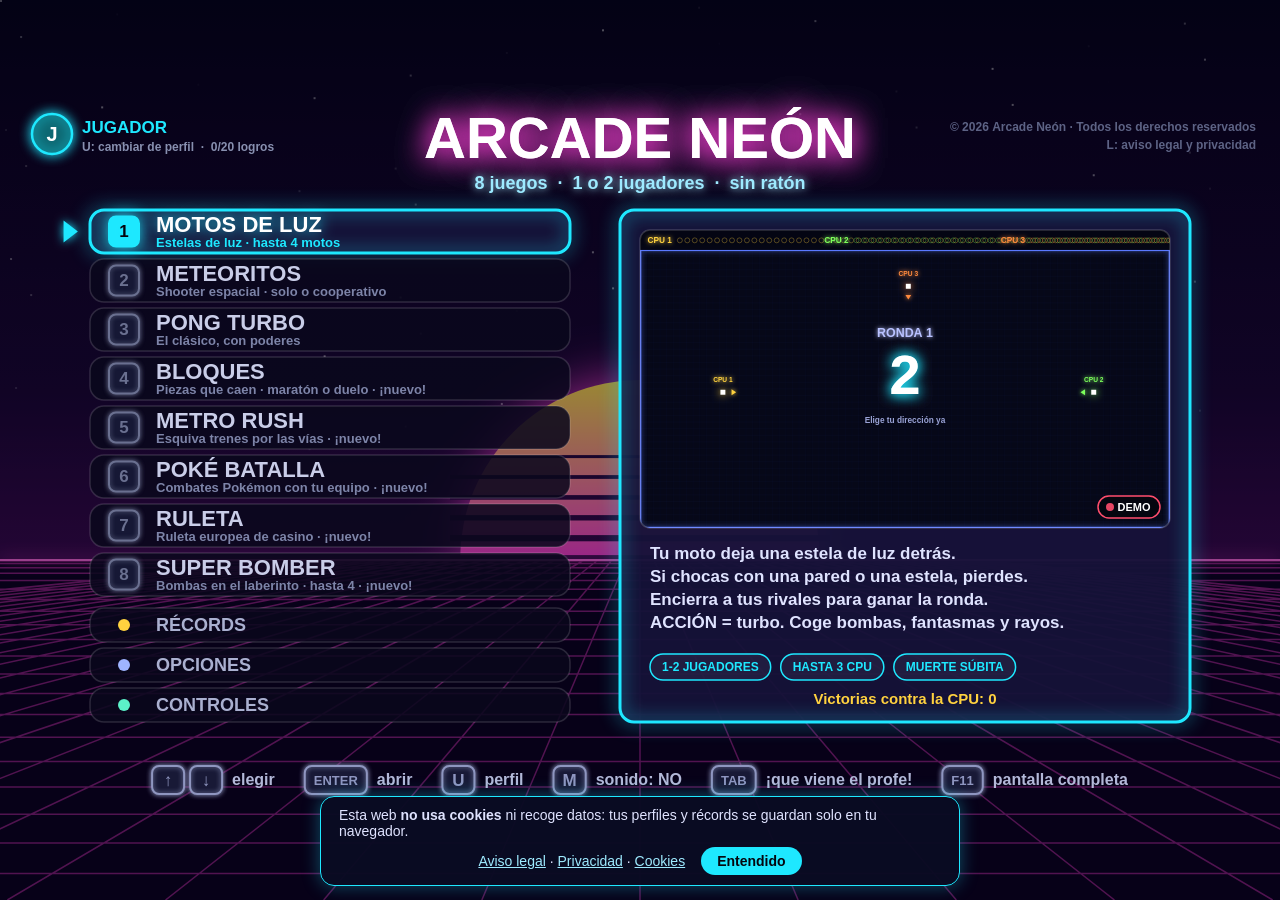
==== commit 8f2a9c3c: "Quitar Tanques, tactil mas rapido y joystick que no se queda - Fuera el juego de Tanques (codigo, vi" ====
--- a/index.html
+++ b/index.html
@@ -4,20 +4,20 @@
 <meta charset="utf-8">
 <meta name="viewport" content="width=device-width,initial-scale=1">
 <title>Arcade Neón</title>
-<meta name="description" content="Arcade Neón: 9 minijuegos retro con estética neón para jugar solo o con un amigo en el mismo teclado. Motos de luz, meteoritos, pong, tanques, bloques, metro, combates Pokémon, ruleta y bombas. Gratis y sin instalar nada.">
+<meta name="description" content="Arcade Neón: 8 minijuegos retro con estética neón para jugar solo o con un amigo en el mismo teclado. Motos de luz, meteoritos, pong, bloques, metro, combates Pokémon, ruleta y bombas. Gratis y sin instalar nada.">
 <meta name="theme-color" content="#04050d">
 <link rel="canonical" href="https://neonarcade.es/">
 <meta property="og:type" content="website">
 <meta property="og:url" content="https://neonarcade.es/">
 <meta property="og:site_name" content="Arcade Neón">
 <meta property="og:locale" content="es_ES">
-<meta property="og:title" content="Arcade Neón · 9 juegos retro en tu navegador">
-<meta property="og:description" content="Motos de luz, meteoritos, pong turbo, tanques, bloques, metro rush, combates Pokémon, ruleta y Super Bomber. Solo o con un amigo, con el teclado.">
+<meta property="og:title" content="Arcade Neón · 8 juegos retro en tu navegador">
+<meta property="og:description" content="Motos de luz, meteoritos, pong turbo, bloques, metro rush, combates Pokémon, ruleta y Super Bomber. Solo o con un amigo, con el teclado.">
 <meta property="og:image" content="https://neonarcade.es/icons/icon-512.png">
 <link rel="manifest" href="manifest.webmanifest">
 <link rel="icon" id="favicon" href="icons/icon-192.png">
 <link rel="apple-touch-icon" href="icons/icon-192.png">
-<style>html,body{margin:0;height:100%;overflow:hidden;background:#04050d;overscroll-behavior:none}#c{position:fixed;left:0;top:0;display:block;cursor:none;outline:none;touch-action:none}#pad{position:fixed;left:0;right:0;bottom:0;z-index:6;touch-action:none;user-select:none;-webkit-user-select:none;-webkit-touch-callout:none;-webkit-tap-highlight-color:transparent;font-family:"Segoe UI",Roboto,Arial,sans-serif;color:#dfe3ff;--st:150px;--bt:78px}#pad[hidden]{display:none}#pad.port{background:linear-gradient(rgba(6,6,22,.5),rgba(6,6,22,.82) 30%);border-top:1.5px solid rgba(30,232,255,.4);box-shadow:0 -8px 24px rgba(30,232,255,.12)}#pad.land{top:0;pointer-events:none}#pad.land .pad-bar,#pad.land .pad-stick,#pad.land .pad-btns{pointer-events:auto}#pad.land .pad-base,#pad.land .pb{opacity:.6}.pad-bar{position:absolute;left:8px;right:8px;top:8px;display:flex;gap:6px;align-items:center}#pad.land .pad-bar{left:auto;right:8px;top:6px;max-width:calc(100% - 16px);opacity:.75}#pad.land .pk{height:32px;min-width:34px;padding:0 8px;font-size:12px}.pad-ctx{flex:1;display:flex;gap:6px;overflow-x:auto;scrollbar-width:none;touch-action:pan-x}.pad-ctx::-webkit-scrollbar{display:none}#pad.port .pad-bar{flex-wrap:wrap}#pad.port .pad-ctx{order:5;flex-basis:100%;flex-wrap:wrap;justify-content:center;overflow:visible}#pad.port .pad-ctx:empty{display:none}#pad.port .pad-sp{flex:1}#pad.land .pad-sp{display:none}.pk{flex:none;min-width:40px;height:38px;padding:0 11px;border-radius:10px;border:1.5px solid rgba(158,234,255,.45);background:rgba(10,12,35,.88);color:#dfe3ff;font:700 13px "Segoe UI",Roboto,Arial,sans-serif;white-space:nowrap;touch-action:none}.pk.ctx{border-color:rgba(255,210,63,.6);color:#ffe9a6}.pk.hot{border-color:#1ee8ff;color:#fff;box-shadow:0 0 12px rgba(30,232,255,.6)}.pk.down,.pb.down{filter:brightness(1.5);transform:scale(.93)}.pad-stick{position:absolute;left:0;bottom:0;width:50%;top:56px}#pad.land .pad-stick{top:auto;width:36%;height:62%}.pad-base{position:absolute;left:50%;top:50%;width:var(--st);height:var(--st);transform:translate(-50%,-50%);border-radius:50%;border:2px solid rgba(30,232,255,.55);background:radial-gradient(rgba(30,232,255,.14),rgba(30,232,255,.03) 70%);box-shadow:0 0 22px rgba(30,232,255,.28),inset 0 0 18px rgba(30,232,255,.15)}.pad-knob{position:absolute;left:29%;top:29%;width:42%;height:42%;border-radius:50%;background:radial-gradient(circle at 35% 35%,#c9fbff,#1ee8ff 55%,#0a7f90);box-shadow:0 0 16px #1ee8ff}.pad-btns{position:absolute;right:0;bottom:0;width:50%;top:56px}#pad.land .pad-btns{top:auto;width:36%;height:62%}.pb{position:absolute;width:var(--bt);height:var(--bt);border-radius:50%;border:0;padding:0;color:#05060f;font:900 28px "Segoe UI",Roboto,Arial,sans-serif;touch-action:none}.pb b{display:block;line-height:var(--bt)}.pb span{position:absolute;left:50%;top:calc(100% + 6px);transform:translateX(-50%);font:700 11px "Segoe UI",Roboto,Arial,sans-serif;color:#9aa3d6;white-space:nowrap;letter-spacing:.4px}.pb-a{right:12%;top:22%;background:radial-gradient(circle at 35% 30%,#c9fbff,#1ee8ff 60%,#0a8fa0);box-shadow:0 0 22px rgba(30,232,255,.65)}.pb-b{right:calc(12% + var(--bt) + 14px);top:calc(22% + var(--bt) * .55);background:radial-gradient(circle at 35% 30%,#ffd0f5,#ff3fd8 60%,#a01d8a);box-shadow:0 0 22px rgba(255,63,216,.6)}#pad.nostick .pad-stick,#pad.nostick .pad-btns{display:none}.pad-surf{display:none;position:absolute;left:12px;right:12px;bottom:12px;top:120px;border:1.5px dashed rgba(158,234,255,.28);border-radius:20px;align-items:center;justify-content:center;text-align:center;padding:18px;box-sizing:border-box;color:#8890b0;font:700 15px/1.5 "Segoe UI",Roboto,Arial,sans-serif;touch-action:none}#pad.port.nostick .pad-surf{display:flex}#pad-in{position:absolute;left:0;top:0;width:1px;height:1px;opacity:0;border:0;padding:0;font-size:16px;pointer-events:none}#aviso{position:fixed;left:50%;bottom:14px;transform:translateX(-50%);z-index:7;max-width:calc(100% - 32px);box-sizing:border-box;display:flex;flex-wrap:wrap;align-items:center;justify-content:center;gap:8px 16px;padding:10px 18px;border-radius:14px;background:rgba(10,12,35,.96);border:1.5px solid #1ee8ff;box-shadow:0 0 18px rgba(30,232,255,.35);color:#dfe3ff;font:14px "Segoe UI",Roboto,Arial,sans-serif;cursor:default}#aviso[hidden]{display:none}#aviso a{color:#9eeaff}#aviso button{font:700 14px "Segoe UI",Roboto,Arial,sans-serif;color:#05060f;background:#1ee8ff;border:0;border-radius:16px;padding:6px 16px;cursor:pointer}#profe{position:fixed;inset:0;z-index:10;background:#f4f6f8;color:#1d2433;font-family:"Segoe UI",Roboto,Arial,sans-serif;overflow:hidden;cursor:default}#profe[hidden]{display:none}.av-top{height:58px;background:#1f4e79;color:#fff;display:flex;align-items:center;padding:0 22px;gap:14px}.av-logo{width:32px;height:32px;border-radius:8px;background:#fff;display:flex;align-items:center;justify-content:center;flex:none}.av-brand{font-size:20px;font-weight:600;letter-spacing:.2px;white-space:nowrap}.av-search{margin-left:28px;flex:0 1 420px;height:34px;border-radius:17px;background:rgba(255,255,255,.16);display:flex;align-items:center;padding:0 16px;color:rgba(255,255,255,.75);font-size:14px;white-space:nowrap;overflow:hidden}.av-right{margin-left:auto;display:flex;align-items:center;gap:22px;font-size:14px;color:rgba(255,255,255,.9)}.av-avatar{width:36px;height:36px;border-radius:50%;background:#f0a830;color:#1d2433;display:flex;align-items:center;justify-content:center;font-weight:700}.av-body{display:flex;height:calc(100% - 58px)}.av-side{width:250px;flex:none;background:#fff;border-right:1px solid #e1e5ea;padding:14px 0;overflow:hidden}.av-nav{padding:11px 22px;font-size:15px;color:#33405a}.av-nav.sel{background:#e8f0f8;color:#1f4e79;font-weight:600;border-left:4px solid #1f4e79;padding-left:18px}.av-sec{padding:20px 22px 8px;font-size:12px;font-weight:700;color:#7a8599;text-transform:uppercase;letter-spacing:.6px}.av-course{padding:9px 22px;font-size:14px;color:#33405a;white-space:nowrap;overflow:hidden;text-overflow:ellipsis;display:flex;gap:10px;align-items:center}.av-dot{width:10px;height:10px;border-radius:3px;flex:none}.av-main{flex:1;overflow:auto;padding:26px 32px}.av-h1{font-size:24px;font-weight:600;margin:0 0 18px}.av-row{display:grid;grid-template-columns:2fr 1fr;gap:22px;margin-bottom:24px}.av-card{background:#fff;border:1px solid #e1e5ea;border-radius:10px;padding:18px 20px}.av-card h2,.av-h2{font-size:16px;margin:0 0 12px;color:#1d2433}.av-task{display:flex;justify-content:space-between;gap:12px;padding:10px 0;border-top:1px solid #eef1f4;font-size:14px;color:#33405a}.av-task b{font-weight:600;color:#1d2433}.av-due{color:#b54708;font-size:13px;white-space:nowrap}.av-grid{display:grid;grid-template-columns:repeat(4,minmax(0,1fr));gap:18px}.av-cls{background:#fff;border:1px solid #e1e5ea;border-radius:10px;overflow:hidden}.av-cls .hd{height:84px;padding:14px 16px;color:#fff;font-weight:600;font-size:17px;display:flex;align-items:flex-end;box-sizing:border-box}.av-cls .ft{padding:12px 16px;font-size:13px;color:#5a6577}.av-bar{height:6px;background:#eef1f4;border-radius:3px;margin-top:8px;overflow:hidden}.av-bar i{display:block;height:100%;background:#2e7d32}@media (max-width:1100px){.av-grid{grid-template-columns:repeat(2,minmax(0,1fr))}.av-row{grid-template-columns:1fr}}@media (max-width:760px){.av-side,.av-search{display:none}}</style>
+<style>html,body{margin:0;height:100%;overflow:hidden;background:#04050d;overscroll-behavior:none}#c{position:fixed;left:0;top:0;display:block;cursor:none;outline:none;touch-action:none}#pad{position:fixed;left:0;right:0;bottom:0;z-index:6;touch-action:none;user-select:none;-webkit-user-select:none;-webkit-touch-callout:none;-webkit-tap-highlight-color:transparent;font-family:"Segoe UI",Roboto,Arial,sans-serif;color:#dfe3ff;--st:150px;--bt:78px}#pad[hidden]{display:none}#pad.port{background:linear-gradient(rgba(6,6,22,.5),rgba(6,6,22,.82) 30%);border-top:1.5px solid rgba(30,232,255,.4);box-shadow:0 -8px 24px rgba(30,232,255,.12)}#pad.land{top:0;pointer-events:none}#pad.land .pad-bar,#pad.land .pad-stick,#pad.land .pad-btns{pointer-events:auto}#pad.land .pad-base,#pad.land .pb{opacity:.6}.pad-bar{position:absolute;left:8px;right:8px;top:8px;display:flex;gap:6px;align-items:center}#pad.land .pad-bar{left:auto;right:8px;top:6px;max-width:calc(100% - 16px);opacity:.75}#pad.land .pk{height:32px;min-width:34px;padding:0 8px;font-size:12px}.pad-ctx{flex:1;display:flex;flex-wrap:wrap;gap:6px}.pad-ctx::-webkit-scrollbar{display:none}#pad.port .pad-bar{flex-wrap:wrap}#pad.port .pad-ctx{order:5;flex-basis:100%;flex-wrap:wrap;justify-content:center;overflow:visible}#pad.port .pad-ctx:empty{display:none}#pad.port .pad-sp{flex:1}#pad.land .pad-sp{display:none}.pk{flex:none;min-width:40px;height:38px;padding:0 11px;border-radius:10px;border:1.5px solid rgba(158,234,255,.45);background:rgba(10,12,35,.88);color:#dfe3ff;font:700 13px "Segoe UI",Roboto,Arial,sans-serif;white-space:nowrap;touch-action:none}.pk.ctx{border-color:rgba(255,210,63,.6);color:#ffe9a6}.pk.hot{border-color:#1ee8ff;color:#fff;box-shadow:0 0 12px rgba(30,232,255,.6)}.pk.down,.pb.down{filter:brightness(1.5);transform:scale(.93)}.pad-stick{position:absolute;left:0;bottom:0;width:50%;top:56px}#pad.land .pad-stick{top:auto;width:36%;height:62%}.pad-base{position:absolute;left:50%;top:50%;width:var(--st);height:var(--st);transform:translate(-50%,-50%);border-radius:50%;border:2px solid rgba(30,232,255,.55);background:radial-gradient(rgba(30,232,255,.14),rgba(30,232,255,.03) 70%);box-shadow:0 0 22px rgba(30,232,255,.28),inset 0 0 18px rgba(30,232,255,.15)}.pad-knob{position:absolute;left:29%;top:29%;width:42%;height:42%;border-radius:50%;background:radial-gradient(circle at 35% 35%,#c9fbff,#1ee8ff 55%,#0a7f90);box-shadow:0 0 16px #1ee8ff}.pad-btns{position:absolute;right:0;bottom:0;width:50%;top:56px}#pad.land .pad-btns{top:auto;width:36%;height:62%}.pb{position:absolute;width:var(--bt);height:var(--bt);border-radius:50%;border:0;padding:0;color:#05060f;font:900 28px "Segoe UI",Roboto,Arial,sans-serif;touch-action:none}.pb b{display:block;line-height:var(--bt)}.pb span{position:absolute;left:50%;top:calc(100% + 6px);transform:translateX(-50%);font:700 11px "Segoe UI",Roboto,Arial,sans-serif;color:#9aa3d6;white-space:nowrap;letter-spacing:.4px}.pb-a{right:12%;top:22%;background:radial-gradient(circle at 35% 30%,#c9fbff,#1ee8ff 60%,#0a8fa0);box-shadow:0 0 22px rgba(30,232,255,.65)}.pb-b{right:calc(12% + var(--bt) + 14px);top:calc(22% + var(--bt) * .55);background:radial-gradient(circle at 35% 30%,#ffd0f5,#ff3fd8 60%,#a01d8a);box-shadow:0 0 22px rgba(255,63,216,.6)}#pad.nostick .pad-stick,#pad.nostick .pad-btns{display:none}.pad-surf{display:none;position:absolute;left:12px;right:12px;bottom:12px;top:120px;border:1.5px dashed rgba(158,234,255,.28);border-radius:20px;align-items:center;justify-content:center;text-align:center;padding:18px;box-sizing:border-box;color:#8890b0;font:700 15px/1.5 "Segoe UI",Roboto,Arial,sans-serif;touch-action:none}#pad.port.nostick .pad-surf{display:flex}#pad-in{position:absolute;left:0;top:0;width:1px;height:1px;opacity:0;border:0;padding:0;font-size:16px;pointer-events:none}#aviso{position:fixed;left:50%;bottom:14px;transform:translateX(-50%);z-index:7;max-width:calc(100% - 32px);box-sizing:border-box;display:flex;flex-wrap:wrap;align-items:center;justify-content:center;gap:8px 16px;padding:10px 18px;border-radius:14px;background:rgba(10,12,35,.96);border:1.5px solid #1ee8ff;box-shadow:0 0 18px rgba(30,232,255,.35);color:#dfe3ff;font:14px "Segoe UI",Roboto,Arial,sans-serif;cursor:default}#aviso[hidden]{display:none}#aviso a{color:#9eeaff}#aviso button{font:700 14px "Segoe UI",Roboto,Arial,sans-serif;color:#05060f;background:#1ee8ff;border:0;border-radius:16px;padding:6px 16px;cursor:pointer}#profe{position:fixed;inset:0;z-index:10;background:#f4f6f8;color:#1d2433;font-family:"Segoe UI",Roboto,Arial,sans-serif;overflow:hidden;cursor:default}#profe[hidden]{display:none}.av-top{height:58px;background:#1f4e79;color:#fff;display:flex;align-items:center;padding:0 22px;gap:14px}.av-logo{width:32px;height:32px;border-radius:8px;background:#fff;display:flex;align-items:center;justify-content:center;flex:none}.av-brand{font-size:20px;font-weight:600;letter-spacing:.2px;white-space:nowrap}.av-search{margin-left:28px;flex:0 1 420px;height:34px;border-radius:17px;background:rgba(255,255,255,.16);display:flex;align-items:center;padding:0 16px;color:rgba(255,255,255,.75);font-size:14px;white-space:nowrap;overflow:hidden}.av-right{margin-left:auto;display:flex;align-items:center;gap:22px;font-size:14px;color:rgba(255,255,255,.9)}.av-avatar{width:36px;height:36px;border-radius:50%;background:#f0a830;color:#1d2433;display:flex;align-items:center;justify-content:center;font-weight:700}.av-body{display:flex;height:calc(100% - 58px)}.av-side{width:250px;flex:none;background:#fff;border-right:1px solid #e1e5ea;padding:14px 0;overflow:hidden}.av-nav{padding:11px 22px;font-size:15px;color:#33405a}.av-nav.sel{background:#e8f0f8;color:#1f4e79;font-weight:600;border-left:4px solid #1f4e79;padding-left:18px}.av-sec{padding:20px 22px 8px;font-size:12px;font-weight:700;color:#7a8599;text-transform:uppercase;letter-spacing:.6px}.av-course{padding:9px 22px;font-size:14px;color:#33405a;white-space:nowrap;overflow:hidden;text-overflow:ellipsis;display:flex;gap:10px;align-items:center}.av-dot{width:10px;height:10px;border-radius:3px;flex:none}.av-main{flex:1;overflow:auto;padding:26px 32px}.av-h1{font-size:24px;font-weight:600;margin:0 0 18px}.av-row{display:grid;grid-template-columns:2fr 1fr;gap:22px;margin-bottom:24px}.av-card{background:#fff;border:1px solid #e1e5ea;border-radius:10px;padding:18px 20px}.av-card h2,.av-h2{font-size:16px;margin:0 0 12px;color:#1d2433}.av-task{display:flex;justify-content:space-between;gap:12px;padding:10px 0;border-top:1px solid #eef1f4;font-size:14px;color:#33405a}.av-task b{font-weight:600;color:#1d2433}.av-due{color:#b54708;font-size:13px;white-space:nowrap}.av-grid{display:grid;grid-template-columns:repeat(4,minmax(0,1fr));gap:18px}.av-cls{background:#fff;border:1px solid #e1e5ea;border-radius:10px;overflow:hidden}.av-cls .hd{height:84px;padding:14px 16px;color:#fff;font-weight:600;font-size:17px;display:flex;align-items:flex-end;box-sizing:border-box}.av-cls .ft{padding:12px 16px;font-size:13px;color:#5a6577}.av-bar{height:6px;background:#eef1f4;border-radius:3px;margin-top:8px;overflow:hidden}.av-bar i{display:block;height:100%;background:#2e7d32}@media (max-width:1100px){.av-grid{grid-template-columns:repeat(2,minmax(0,1fr))}.av-row{grid-template-columns:1fr}}@media (max-width:760px){.av-side,.av-search{display:none}}</style>
 </head>
 <body>
 <canvas id="c"></canvas>
@@ -74,6 +74,6 @@
   </div>
 </div>
 <script>/*! Arcade Neón · © 2026 Arcade Neón · Todos los derechos reservados · https://neonarcade.es/ */
-!function(){"use strict";const t=1280,e=720,s=2*Math.PI,i=document.getElementById("c"),a=i.getContext("2d"),o=document.getElementById("profe"),n="© 2026 Arcade Neón · Todos los derechos reservados";function l(){try{window.open("aviso-legal.html","_blank","noopener")}catch(t){}}let r=1,h=0,f=0,c=1,d=1,u=0,p=0,m=1280,b=720,g=1;function y(){a.fillRect(u,p,m-u,b-p)}let v=!1,k=[],x=[],S={sx:1,sy:1,ox:0,oy:0};function w(t,e,s,i,o){if(!v)return;const n=a.getTransform(),l=t*n.a+e*n.c+n.e,r=t*n.b+e*n.d+n.f,h=(t+s)*n.a+(e+i)*n.c+n.e,f=(t+s)*n.b+(e+i)*n.d+n.f;x.push({x0:Math.min(l,h),x1:Math.max(l,h),y0:Math.min(r,f),y1:Math.max(r,f),fn:o})}function M(){w(u,p,m-u,b-p,()=>{})}function T(t,e,s,i,o,n,l){a.save(),Dt(t,e,s,i,i/2),a.fillStyle=is(n,-.6),a.fill(),a.lineWidth=2.5,a.strokeStyle=n,Rt(n,14),a.stroke(),a.restore(),Ct(o,t+s/2,e+i/2+1,Math.min(22,.42*i),"#ffffff",{font:E}),w(t,e,s,i,l)}const A={p1:"#1ee8ff",p2:"#ff3fd8",cpu:["#ffd23f","#7dff5c","#ff8a3d"]},E='"Segoe UI Black","Arial Black","Segoe UI",sans-serif',P='"Segoe UI",Tahoma,Arial,sans-serif',R='Consolas,"Courier New",monospace',O=["FÁCIL","NORMAL","DIFÍCIL"],C=["—","FÁCIL","NORMAL","DIFÍCIL"],I=(t,e)=>t+Math.random()*(e-t),D=(t,e,s)=>t<e?e:t>s?s:t,L=t=>t[Math.floor(Math.random()*t.length)];function N(t,e){let i=(t-e)%s;return i>Math.PI&&(i-=s),i<-Math.PI&&(i+=s),i}function B(t){const e=t%2;return e<1?e:2-e}const U="arcadeneon_",q={get(t,e){try{const s=localStorage.getItem(U+t);return null===s?e:JSON.parse(s)}catch(t){return e}},set(t,e){try{localStorage.setItem(U+t,JSON.stringify(e))}catch(t){}},del(t){try{localStorage.removeItem(U+t)}catch(t){}},keys(){const t=[];try{for(let e=0;e<localStorage.length;e++){const s=localStorage.key(e);s&&0===s.indexOf(U)&&t.push(s.slice(11))}}catch(t){}return t}},W=["#1ee8ff","#ff3fd8","#ffd23f","#7dff5c","#ff8a3d","#c77dff","#5c8cff","#ff4d6d"],z={list:()=>q.get("profiles",[])||[],save(t){q.set("profiles",t)},pre:t=>"p"+t+"_",create(t,e){const s=this.list(),i=s.reduce((t,e)=>Math.max(t,e.id),0)+1,a={id:i,name:t,color:e||W[(i-1)%W.length]};return s.push(a),this.save(s),a},remove(t){const e=this.pre(t);for(const t of q.keys())0===t.indexOf(e)&&q.del(t);this.save(this.list().filter(e=>e.id!==t));const s=q.get("pinfail",{})||{};s[t]&&(delete s[t],q.set("pinfail",s))},rename(t,e){const s=this.list(),i=s.find(e=>e.id===t);i&&(i.name=e,this.save(s))},read(t,e,s){return q.get(this.pre(t)+e,s)},dump(t){const e={},s=this.pre(t);for(const t of q.keys())0===t.indexOf(s)&&(e[t.slice(s.length)]=q.get(t));return e},setPin(t,e){const s=this.list(),i=s.find(e=>e.id===t);if(i){if(e){const t=Math.random().toString(36).slice(2,10);i.pin={s:t,h:G(e,t)}}else delete i.pin;this.save(s),V&&V.id===t&&(i.pin?V.pin=i.pin:delete V.pin)}}};function F(t,e){let s=3735928559^e,i=1103547991^e;for(let e,a=0;a<t.length;a++)e=t.charCodeAt(a),s=Math.imul(s^e,2654435761),i=Math.imul(i^e,1597334677);return s=Math.imul(s^s>>>16,2246822507),s^=Math.imul(i^i>>>13,3266489909),i=Math.imul(i^i>>>16,2246822507),i^=Math.imul(s^s>>>13,3266489909),(4294967296*(2097151&i)+(s>>>0)).toString(36)}function G(t,e){let s=e+"|"+t;for(let e=0;e<4e3;e++)s=F(s+t,e);return s}function j(t){const e=(q.get("pinfail",{})||{})[t];return e&&e.until>Date.now()?Math.ceil((e.until-Date.now())/1e3):0}function K(t,e){if(!t||!t.pin)return!0;if(j(t.id))return!1;const s=q.get("pinfail",{})||{};if(G(e,t.pin.s)===t.pin.h)return delete s[t.id],q.set("pinfail",s),!0;const i=s[t.id]||{n:0,until:0};return i.n++,i.n>=5&&(i.until=Date.now()+6e4*Math.min(10,i.n-4)),s[t.id]=i,q.set("pinfail",s),!1}let V=null,H=0;const J={get:(t,e)=>q.get((V?z.pre(V.id):"")+t,e),set(t,e){q.set((V?z.pre(V.id):"")+t,e)}};!function(){if(!q.get("profiles",null)){q.set("profiles",[{id:1,name:"JUGADOR",color:W[0]}]);for(const t of q.keys())"profiles"===t||"cur"===t||"aviso_visto"===t||"pinfail"===t||/^p\d+_/.test(t)||(q.set("p1_"+t,q.get(t)),q.del(t));q.set("cur",1)}}(),V=z.list().find(t=>t.id===q.get("cur",0))||z.list()[0]||null;const X={music:!0,vol:2,shake:!0,glow:!0,fit:"fill"},_={};function Q(){J.set("opts",_)}const Y={d:{},get(t,e){return this.d[t]&&this.d[t][e]||0},add(t,e,s){const i=this.d[t]||(this.d[t]={});i[e]=(i[e]||0)+(s||1),J.set("stats",this.d),et.check()},max(t,e,s){const i=this.d[t]||(this.d[t]={});return s>(i[e]||0)&&(i[e]=s,J.set("stats",this.d),et.check(),!0)},reset(){this.d={},J.set("stats",this.d),J.set("best_meteor_1",0),J.set("best_meteor_2",0),J.set("roulette_last",[]),J.set("ach",[])}};function Z(){for(const t in _)delete _[t];Object.assign(_,X,J.get("opts",{})||{}),Y.d=J.get("stats",{})||{};const t=J.get("best_meteor_1",0),e=J.get("best_meteor_2",0),s=Y.d.meteor||(Y.d.meteor={});t>(s.best1||0)&&(s.best1=t),e>(s.best2||0)&&(s.best2=e)}Z();const $=["tron","meteor","pong","tanks","blocks","runner","poke","roulette","bomber"],tt=[{id:"first",n:"Primera partida",d:"Juega a cualquier juego.",ok:()=>$.some(t=>Y.get(t,"played")>0)},{id:"explorer",n:"Explorador",d:"Prueba los 9 juegos.",ok:()=>$.every(t=>Y.get(t,"played")>0)},{id:"tron_win",n:"Motero",d:"Gana a la CPU en Motos de luz.",ok:()=>Y.get("tron","winsCPU")>0},{id:"tron_hard",n:"Rey de la luz",d:"Gana a la CPU difícil en Motos de luz.",ok:()=>Y.get("tron","bestDiff")>=3},{id:"meteor_5k",n:"Cazameteoritos",d:"Haz 5.000 puntos en Meteoritos.",ok:()=>Math.max(Y.get("meteor","best1"),Y.get("meteor","best2"))>=5e3},{id:"meteor_boss",n:"Jefe derrotado",d:"Llega a la oleada 6 en Meteoritos.",ok:()=>Y.get("meteor","maxWave")>=6},{id:"pong_win",n:"Raqueta de oro",d:"Gana a la CPU en Pong Turbo.",ok:()=>Y.get("pong","winsCPU")>0},{id:"pong_hard",n:"Imparable",d:"Gana a la CPU difícil en Pong Turbo.",ok:()=>Y.get("pong","bestDiff")>=3},{id:"tanks_win",n:"Comandante",d:"Gana a la CPU en Tanques.",ok:()=>Y.get("tanks","winsCPU")>0},{id:"blocks_lines",n:"Constructor",d:"Haz 40 líneas en el maratón de Bloques.",ok:()=>Y.get("blocks","lines")>=40},{id:"blocks_10k",n:"Arquitecto",d:"Haz 10.000 puntos en el maratón de Bloques.",ok:()=>Y.get("blocks","best")>=1e4},{id:"runner_2k",n:"Corredor",d:"Haz 2.000 puntos en Metro Rush.",ok:()=>Math.max(Y.get("runner","best1"),Y.get("runner","best2"))>=2e3},{id:"runner_coins",n:"Hucha llena",d:"Junta 500 monedas en Metro Rush (en total).",ok:()=>Y.get("runner","coins")>=500},{id:"poke_win",n:"Entrenador",d:"Gana un combate a la CPU en Poké Batalla.",ok:()=>Y.get("poke","winsCPU")>0},{id:"poke_hard",n:"Campeón",d:"Gana a la CPU difícil en Poké Batalla.",ok:()=>Y.get("poke","bestDiff")>=3},{id:"roul_50",n:"Habitual del casino",d:"Haz 50 tiradas en la Ruleta.",ok:()=>Y.get("roulette","spins")>=50},{id:"roul_big",n:"¡Pleno!",d:"Gana 1.000 fichas de golpe en la Ruleta.",ok:()=>Y.get("roulette","bigWin")>=1e3},{id:"bomber_win",n:"Dinamitero",d:"Gana a la CPU en Super Bomber.",ok:()=>Y.get("bomber","winsCPU")>0},{id:"bomber_hard",n:"Maestro bomber",d:"Gana a la CPU difícil en Super Bomber.",ok:()=>Y.get("bomber","bestDiff")>=3},{id:"legend",n:"Leyenda arcade",d:"Gana a la CPU en los 6 juegos que tienen CPU.",ok:()=>["tron","pong","tanks","blocks","poke","bomber"].every(t=>Y.get(t,"winsCPU")>0)}],et={queue:[],list:()=>J.get("ach",[])||[],check(t){if(!V)return;const e=this.list();let s=!1;for(const i of tt)e.indexOf(i.id)<0&&i.ok()&&(e.push(i.id),t||this.queue.push(i),s=!0);s&&J.set("ach",e)}};et.check(!0);const st={on:!1,ac:null,noiseBuf:null,master:null,ensure(){if(this.on)try{if(!this.ac){const t=window.AudioContext||window.webkitAudioContext;if(!t)return;this.ac=new t,this.master=this.ac.createGain(),this.master.connect(this.ac.destination),this.setVol();const e=this.ac.sampleRate;this.noiseBuf=this.ac.createBuffer(1,e,this.ac.sampleRate);const s=this.noiseBuf.getChannelData(0);for(let t=0;t<e;t++)s[t]=2*Math.random()-1}"suspended"===this.ac.state&&this.ac.resume()}catch(t){}},setVol(){this.master&&(this.master.gain.value=[0,.35,.7,1][_.vol]||.7)},toggle(){return this.on=!this.on,this.ensure(),this.on},tone(t,e,s,i,a,o){if(this.on&&this.ac)try{const n=this.ac.currentTime+(o||0),l=this.ac.createOscillator(),r=this.ac.createGain();l.type=s||"square",l.frequency.setValueAtTime(t,n),a&&l.frequency.exponentialRampToValueAtTime(Math.max(30,t+a),n+e),r.gain.setValueAtTime(1e-4,n),r.gain.linearRampToValueAtTime(i||.05,n+.005),r.gain.exponentialRampToValueAtTime(1e-4,n+e),l.connect(r),r.connect(this.master),l.start(n),l.stop(n+e+.03)}catch(t){}},noise(t,e,s,i){if(this.on&&this.ac&&this.noiseBuf)try{const a=this.ac.currentTime+(i||0),o=this.ac.createBufferSource();o.buffer=this.noiseBuf;const n=this.ac.createBiquadFilter();n.type="lowpass",n.frequency.setValueAtTime(s||1e3,a),n.frequency.exponentialRampToValueAtTime(80,a+t);const l=this.ac.createGain();l.gain.setValueAtTime(e||.1,a),l.gain.exponentialRampToValueAtTime(1e-4,a+t),o.connect(n),n.connect(l),l.connect(this.master),o.start(a),o.stop(a+t+.03)}catch(t){}}},it=()=>st.tone(520,.04,"square",.03),at=()=>st.tone(620,.09,"square",.05,500),ot=()=>st.tone(420,.08,"square",.04,-200),nt=()=>st.tone(440,.12,"square",.05),lt=()=>st.tone(880,.3,"square",.06),rt=()=>st.noise(.55,.22,1200),ht=()=>st.noise(.16,.09,2500),ft=()=>st.tone(1100,.05,"square",.012,-600),ct=()=>st.tone(240,.05,"square",.035),dt=()=>st.tone(380,.04,"square",.03),ut=()=>{st.tone(520,.09,"triangle",.07,300),st.tone(780,.12,"triangle",.07,500,.08)},pt=()=>{st.tone(660,.1,"square",.05),st.tone(990,.16,"square",.05,0,.1)},mt=()=>{[523,659,784,1047].forEach((t,e)=>st.tone(t,.16,"square",.05,0,.11*e))},bt=()=>{[392,330,262,196].forEach((t,e)=>st.tone(t,.2,"triangle",.06,0,.14*e))},gt=t=>440*Math.pow(2,(t-69)/12),yt={cur:null,nextT:0,step:0,tracks:{menu:{bpm:100,prog:[[57,0],[53,1],[60,1],[55,1]],play(t,e,s,i,a){const o=t%16;o%4==0&&st.tone(gt(i-12),3.2*s,"triangle",.1,0,e),o%2==0&&st.tone(gt(i+12+a[o/2%3]),1.5*s,"square",.016,0,e),0===o&&st.tone(gt(i+a[1]),15*s,"sine",.025,0,e),o%4==2&&st.noise(.03,.012,9e3,e)}},game:{bpm:138,prog:[[57,0],[53,1],[55,1],[52,0]],play(t,e,s,i,a){const o=t%16;o%2==0&&st.tone(gt(i-12+(o%4==2?12:0)),1.6*s,"triangle",.1,0,e),o%8==0&&st.tone(120,.14,"sine",.14,-80,e),o%8==4&&st.noise(.1,.045,3500,e),o%2==1&&st.noise(.02,.01,1e4,e),st.tone(gt(i+12+a[o%3]+(o>=8?12:0)),.8*s,"square",.01,0,e)}}},update(t){const e=st.ac;if(!(t&&st.on&&_.music&&e&&"running"===e.state))return void(this.cur=null);t!==this.cur&&(this.cur=t,this.step=0,this.nextT=e.currentTime+.1),this.nextT<e.currentTime&&(this.nextT=e.currentTime+.02);const s=this.tracks[t],i=60/s.bpm/4;for(;this.nextT<e.currentTime+.2;){const t=s.prog[Math.floor(this.step/16)%s.prog.length];s.play(this.step,this.nextT-e.currentTime,i,t[0],t[1]?[0,4,7]:[0,3,7]),this.nextT+=i,this.step++}}},vt=Object.create(null),kt={p1:{up:["KeyW"],down:["KeyS"],left:["KeyA"],right:["KeyD"],act:["Space","ShiftLeft","KeyE","KeyF"]},p2:{up:["ArrowUp"],down:["ArrowDown"],left:["ArrowLeft"],right:["ArrowRight"],act:["Enter","NumpadEnter","ShiftRight","ControlRight","Numpad0","Slash","Period","Minus"]},solo:{}};for(const t of["up","down","left","right","act"])kt.solo[t]=kt.p1[t].concat(kt.p2[t]);function xt(t,e){const s=t[e];for(let t=0;t<s.length;t++)if(vt[s[t]])return!0;return!1}function St(t,e,s){return t[e].indexOf(s)>=0}const wt=t=>"ArrowUp"===t||"KeyW"===t,Mt=t=>"ArrowDown"===t||"KeyS"===t,Tt=t=>"ArrowLeft"===t||"KeyA"===t,At=t=>"ArrowRight"===t||"KeyD"===t,Et=t=>"Enter"===t||"NumpadEnter"===t||"Space"===t,Pt=t=>"Escape"===t||"Backspace"===t;function Rt(t,e){_.glow?(a.shadowColor=t,a.shadowBlur=e*r):a.shadowBlur=0}function Ot(){a.shadowBlur=0}function Ct(t,e,s,i,o,n){n=n||{},a.save();const l=n.font||P;if(a.font=(n.w||(l===E?"900":"600"))+" "+i+"px "+l,a.textAlign=n.align||"center",a.textBaseline=n.base||"middle",null!=n.alpha&&(a.globalAlpha*=n.alpha),a.fillStyle=o,n.glow&&_.glow){a.shadowColor=n.gc||o,a.shadowBlur=n.glow*r;for(let i=0;i<(n.passes||1);i++)a.fillText(t,e,s)}else a.fillText(t,e,s);a.restore()}function It(t,e,s,i){a.save(),a.font=(i||"600")+" "+e+"px "+(s||P);const o=a.measureText(t).width;return a.restore(),o}function Dt(t,e,s,i,o){o=Math.min(o,s/2,i/2),a.beginPath(),a.moveTo(t+o,e),a.arcTo(t+s,e,t+s,e+i,o),a.arcTo(t+s,e+i,t,e+i,o),a.arcTo(t,e+i,t,e,o),a.arcTo(t,e,t+s,e,o),a.closePath()}function Lt(t,e,s,i,o,n,l){i=i||38,o=o||36,n=n||"#cfd6ff",a.save(),Dt(e-i/2,s-o/2,i,o,7),a.fillStyle=l?n:"rgba(18,20,48,0.95)",Rt(n,l?16:5),a.fill(),a.lineWidth=2,a.strokeStyle=n,a.stroke(),Ot(),a.fillStyle=l?"#05060f":n,a.font="700 "+(t.length>2?13:17)+"px "+P,a.textAlign="center",a.textBaseline="middle",a.fillText(t,e,s+1),a.restore()}function Nt(t,e,s){s=s||"#8f96c0";const i=t.map(([t,e])=>{const s=t.map(t=>Math.max(32,It(t,t.length>2?13:17,P,"700")+18)),i=It(e,16);return{ks:t,kw:s,lab:e,lw:i,w:s.reduce((t,e)=>t+e+6,0)+4+i}});let o=i.reduce((t,e)=>t+e.w,0)+30*(i.length-1);const n=Math.min(1,1240/o);a.save(),n<1&&(a.translate(640*(1-n),e*(1-n)),a.scale(n,n));let l=640-o/2;for(const t of i){const i=l,a=v?Bt(t.ks):null;t.ks.forEach((i,a)=>{Lt(i,l+t.kw[a]/2,e,t.kw[a],28,s,!1),l+=t.kw[a]+6}),Ct(t.lab,l+4,e+1,16,"#b3b8d8",{align:"left"}),l+=4+t.lw+30,a&&w(i-8,e-20,l-30-i+16,40,a)}a.restore()}function Bt(t){if(2===t.length&&"CTRL"===t[0]&&"V"===t[1])return()=>Aa.paste();if(1!==t.length)return null;const e=t[0];if("TAB"===e)return()=>ra(!0);if("F11"===e)return()=>sa();const s={ENTER:"Enter",ESC:"Escape",BORRAR:"Backspace",SUPR:"Delete",ESPACIO:"Space","↑":"ArrowUp","↓":"ArrowDown","←":"ArrowLeft","→":"ArrowRight"}[e]||(/^[A-Z]$/.test(e)?"Key"+e:/^[0-9]$/.test(e)?"Digit"+e:null);return s?()=>wa(s,""):null}function Ut(t,e,s,i,o){o=o||10,a.save(),a.fillStyle=i,Rt(i,10),a.beginPath(),s>0?(a.moveTo(t-.6*o,e-o),a.lineTo(t+.7*o,e),a.lineTo(t-.6*o,e+o)):(a.moveTo(t+.6*o,e-o),a.lineTo(t-.7*o,e),a.lineTo(t+.6*o,e+o)),a.closePath(),a.fill(),a.restore()}function qt(t,e,s,i,o,n){a.save(),Dt(t,e,s,i,14),a.fillStyle=n?"rgba(22,18,56,0.95)":"rgba(10,8,28,0.86)",a.fill(),a.lineWidth=n?3:1.5,a.strokeStyle=n?o:"rgba(255,255,255,0.14)",n&&Rt(o,18),a.stroke(),a.restore()}function Wt(t,e,s,i,o,n){a.save(),Dt(t,e,s,i,10),a.fillStyle="rgba(8,8,26,0.9)",a.fill(),a.lineWidth=1.5,a.strokeStyle=n,a.globalAlpha=.7,a.stroke(),a.restore(),Ct(o,t+s/2,e+16,13,n,{font:E})}const zt={p:[],txt:[],shake:0,burst(t,e,i,a,o,n,l,r){a=a||20,o=o||250,n=n||.7,l=l||3,r=r||0,this.p.length>1800&&(a=Math.min(a,3));for(let h=0;h<a;h++){const a=Math.random()*s,h=o*(.25+.75*Math.random()),f=n*(.5+.5*Math.random());this.p.push({x:t,y:e,vx:Math.cos(a)*h,vy:Math.sin(a)*h,life:f,max:f,color:i,size:l*(.6+.8*Math.random()),g:r})}},float(t,e,s,i,a){s&&this.txt.push({x:t,y:e,s:s,color:i,size:a||22,t:0})},update(t){const e=Math.exp(-2.2*t);for(let s=this.p.length-1;s>=0;s--){const i=this.p[s];i.life-=t,i.life<=0?(this.p[s]=this.p[this.p.length-1],this.p.pop()):(i.x+=i.vx*t,i.y+=i.vy*t,i.vx*=e,i.vy=i.vy*e+i.g*t)}for(let e=this.txt.length-1;e>=0;e--){const s=this.txt[e];s.t+=t,s.y-=45*t,s.t>1.3&&this.txt.splice(e,1)}this.shake=Math.max(0,this.shake-40*t)},draw(){a.save(),a.globalCompositeOperation="lighter";for(const t of this.p)a.globalAlpha=t.life/t.max,a.fillStyle=t.color,a.fillRect(t.x-t.size/2,t.y-t.size/2,t.size,t.size);a.restore();for(const t of this.txt)Ct(t.s,t.x,t.y,t.size,t.color,{font:E,glow:12,alpha:Math.min(1,2.5*(1.3-t.t))})},confetti(t){const e=[t,"#ffffff","#ffd23f","#7dff5c","#ff3fd8","#1ee8ff"];for(let t=0;t<6;t++)this.burst(I(200,1080),I(150,400),L(e),40,500,2.2,5,300)},clear(){this.p.length=0,this.txt.length=0,this.shake=0}};let Ft=null;function Gt(t){Ft={s:t,t:0}}const jt=[0,1,0,-1],Kt=[-1,0,1,0],Vt=1/42;class Ht{constructor(t){this.o=t,this.C=16,this.cols=80,this.rows=42,this.oy=48;const e=this.cols*this.rows;this.grid=new Uint8Array(e),this.from=new Int32Array(e).fill(-1),this.visit=new Int32Array(e),this.q=new Int32Array(e),this.stamp=0,this.players=[];for(let e=0;e<t.players;e++)this.players.push({human:!0,name:"JUGADOR "+(e+1),short:"J"+(e+1),color:e?A.p2:A.p1,scheme:1===t.players?kt.solo:e?kt.p2:kt.p1});for(let e=0;e<t.cpus;e++)this.players.push({human:!1,name:"CPU "+(e+1),short:"CPU "+(e+1),color:A.cpu[e]});this.players.forEach((t,e)=>{t.id=e,t.wins=0,t.cells=[]}),this.items=[],this.trail=document.createElement("canvas"),this.tctx=this.trail.getContext("2d"),this.round=0,this.over=null,this.t=0,this.match=null,this.goT=0,this.onResize(),this.newRound()}onResize(){this.trail.width=c,this.trail.height=d,this.renderTrail()}cx(t){return t*this.C+this.C/2}cy(t){return this.oy+t*this.C+this.C/2}newRound(){this.round++,this.grid.fill(0),this.from.fill(-1),this.items=[],this.itemT=I(3,5);const t=[[.15,.5,1],[.85,.5,3],[.5,.14,2],[.5,.86,0]];this.players.forEach((e,s)=>{const i=t[s];e.x=Math.floor(i[0]*this.cols),e.y=Math.floor(i[1]*this.rows),e.dir=i[2],e.qd=[],e.alive=!0,e.turbo=1,e.boost=!1,e.ghost=0,e.acc=0,e.aiBoost=0,e.dissolve=-1,e.cells=[],this.occupy(e,e.y*this.cols+e.x,-1)}),this.state="count",this.stateT=3,this.tickAcc=0,this.fast=1,this.roundWinner=null,this.rt=0,this.sd=!1,this.spd=1,this.renderTrail()}occupy(t,e,s){this.grid[e]=t.id+1,this.from[e]=s,t.cells.push(e),this.drawCell(e)}renderTrail(){const s=this.tctx;s.setTransform(1,0,0,1,0,0),s.clearRect(0,0,this.trail.width,this.trail.height),s.setTransform(this.trail.width/t,0,0,this.trail.height/e,0,0);for(let t=0;t<this.grid.length;t++)this.grid[t]&&this.drawCell(t)}drawCell(t){const e=this.tctx,s=this.cols,i=this.grid[t];if(!i)return;const a=this.players[i-1].color,o=this.cx(t%s),n=this.cy(t/s|0);let l=o,h=n;const f=this.from[t];f>=0&&this.grid[f]===i&&(l=this.cx(f%s),h=this.cy(f/s|0)),e.shadowColor=a,e.shadowBlur=_.glow?12*r:0,e.fillStyle=a,e.fillRect(Math.min(l,o)-3,Math.min(h,n)-3,Math.abs(o-l)+6,Math.abs(n-h)+6),e.shadowBlur=0,e.fillStyle="rgba(255,255,255,0.6)",e.fillRect(Math.min(l,o)-1,Math.min(h,n)-1,Math.abs(o-l)+2,Math.abs(n-h)+2)}onKey(t){for(const e of this.players){if(!e.human||!e.alive)continue;let s=-1;St(e.scheme,"up",t)?s=0:St(e.scheme,"right",t)?s=1:St(e.scheme,"down",t)?s=2:St(e.scheme,"left",t)&&(s=3),s<0||("count"===this.state?(e.dir=s,e.qd.length=0):"play"===this.state&&e.qd.length<3&&e.qd.push(s))}}update(t){this.t+=t;for(const e of this.items)e.t+=t;if("count"===this.state){const e=Math.ceil(this.stateT);this.stateT-=t;const s=Math.ceil(this.stateT);return void(s!==e&&(s>0?nt():(lt(),this.state="play",this.goT=.8)))}this.goT>0&&(this.goT-=t);for(const e of this.players)e.dissolve>0&&(e.dissolve-=t,e.dissolve<=0&&this.clearTrail(e));if("play"===this.state){this.rt+=t,!this.sd&&this.rt>30&&(this.sd=!0,zt.float(640,320,"¡MUERTE SÚBITA!","#ff4d6d",40),nt()),this.spd=this.rt>30?Math.min(1.8,1+.025*(this.rt-30)):1,this.tickAcc+=t*this.fast*this.spd;let e=0;for(;this.tickAcc>=Vt&&e<14;)if(this.tickAcc-=Vt,e++,this.tick(),"play"!==this.state){this.tickAcc=0;break}this.itemT-=t,this.itemT<=0&&(this.itemT=I(4,7),this.items.length<2&&this.spawnItem()),this.items=this.items.filter(t=>t.t<12)}else if("end"===this.state&&(this.stateT-=t,this.stateT<=0))if(this.match){this.state="done";const t=this.match,e=this.players.slice().sort((t,e)=>e.wins-t.wins).map(t=>({s:t.name+":  "+t.wins+(1===t.wins?" ronda":" rondas"),c:t.color}));this.over={title:"¡"+t.name+" GANA!",color:t.color,lines:e},zt.confetti(t.color),t.human?(mt(),this.players.some(t=>!t.human)&&(Y.add("tron","winsCPU"),Y.max("tron","bestDiff",this.o.diff+1))):bt()}else this.newRound()}tick(){const t=this.cols,e=this.rows,s=this.grid,i=[];for(const t of this.players){if(!t.alive)continue;let e;t.human?e=xt(t.scheme,"act"):(e=t.aiBoost>0,t.aiBoost>0&&(t.aiBoost-=Vt)),t.boost=e&&t.turbo>.01,t.boost?t.turbo=Math.max(0,t.turbo-Vt/1.1):t.turbo=Math.min(1,t.turbo+Vt/7),t.ghost>0&&(t.ghost=Math.max(0,t.ghost-Vt)),t.acc+=t.boost?1.6:1,t.acc>=3&&(t.acc-=3,i.push(t))}if(!i.length)return;for(const t of i){if(t.human)for(;t.qd.length;){const e=t.qd.shift();if(e!==t.dir&&e!==(t.dir+2)%4){t.dir=e;break}}else t.dir=this.ai(t);t.nx=t.x+jt[t.dir],t.ny=t.y+Kt[t.dir]}const a=[];for(const o of i){let n=!1;if(o.nx<0||o.ny<0||o.nx>=t||o.ny>=e)n=!0;else if(s[o.ny*t+o.nx]&&o.ghost<=0)n=!0;else for(const t of i)if(t!==o&&t.nx===o.nx&&t.ny===o.ny){n=!0;break}n&&a.push(o)}for(const e of i){if(a.indexOf(e)>=0)continue;const i=e.y*t+e.x;e.x=e.nx,e.y=e.ny;const o=e.y*t+e.x;s[o]||this.occupy(e,o,i);for(let t=this.items.length-1;t>=0;t--){const s=this.items[t];s.x===e.x&&s.y===e.y&&(this.items.splice(t,1),this.apply(e,s))}}for(const t of a)this.kill(t);a.length&&this.checkEnd()}checkEnd(){const t=this.players.filter(t=>t.alive);if(t.length<=1){this.state="end",this.stateT=2.4,this.fast=1;const e=t[0]||null;this.roundWinner=e,e&&(e.wins++,e.wins>=this.o.rounds&&(this.match=e)),this.match||(e&&e.human?pt():bt())}else t.some(t=>t.human)||this.demo||(this.fast=3)}kill(t){t.alive=!1,t.dissolve=.7;const e=this.cx(D(t.nx,0,this.cols-1)),s=this.cy(D(t.ny,0,this.rows-1));zt.burst(e,s,t.color,60,420,1.1,4),zt.burst(e,s,"#ffffff",20,250,.6,3),zt.shake=Math.max(zt.shake,14),rt()}clearTrail(t){const e=t.id+1;let s=0;for(const i of t.cells)this.grid[i]===e&&(this.grid[i]=0,s++%3==0&&zt.burst(this.cx(i%this.cols),this.cy(i/this.cols|0),t.color,1,60,.6,3));t.cells=[],this.renderTrail()}spawnItem(){for(let t=0;t<60;t++){const t=2+Math.floor(Math.random()*(this.cols-4)),e=2+Math.floor(Math.random()*(this.rows-4));if(this.grid[e*this.cols+t])continue;if(this.items.some(s=>s.x===t&&s.y===e))continue;if(this.players.some(s=>s.alive&&Math.abs(s.x-t)+Math.abs(s.y-e)<7))continue;const s=Math.random();return void this.items.push({x:t,y:e,type:s<.4?"bomb":s<.7?"ghost":"turbo",t:0})}}apply(t,e){const s=this.cx(e.x),i=this.cy(e.y),a=this.cols;if("bomb"===e.type){const t=6;for(let s=-t;s<=t;s++)for(let i=-t;i<=t;i++){if(i*i+s*s>t*t)continue;const o=e.x+i,n=e.y+s;o<0||n<0||o>=a||n>=this.rows||(this.grid[n*a+o]=0)}for(const t of this.players)t.alive&&(this.grid[t.y*a+t.x]=t.id+1);this.renderTrail(),zt.burst(s,i,"#ff8a3d",80,520,1,4),zt.burst(s,i,"#ffe66b",40,300,.8,3),zt.shake=16,rt(),zt.float(s,i-24,"¡BOMBA!","#ff8a3d")}else"ghost"===e.type?(t.ghost=3,ut(),zt.float(s,i-24,"¡FANTASMA!","#d9d2ff")):(t.turbo=1,ut(),zt.float(s,i-24,"¡TURBO LLENO!","#ffe14d"))}free(t,e,s){return!(t<0||e<0||t>=this.cols||e>=this.rows)&&(!this.grid[e*this.cols+t]||s.ghost>.15)}flood(t,e,s){const i=this.cols,a=this.rows,o=this.grid,n=this.visit,l=this.q,r=++this.stamp;let h=0,f=0,c=0;const d=e*i+t;for(n[d]=r,l[f++]=d;h<f&&c<s;){const t=l[h++];c++;const e=t%i,s=t/i|0;if(e>0){const e=t-1;o[e]||n[e]===r||(n[e]=r,l[f++]=e)}if(e<i-1){const e=t+1;o[e]||n[e]===r||(n[e]=r,l[f++]=e)}if(s>0){const e=t-i;o[e]||n[e]===r||(n[e]=r,l[f++]=e)}if(s<a-1){const e=t+i;o[e]||n[e]===r||(n[e]=r,l[f++]=e)}}return c}run(t,e,s){let i=t.x,a=t.y,o=0;for(;o<s&&(i+=jt[e],a+=Kt[e],!(i<0||a<0||i>=this.cols||a>=this.rows||this.grid[a*this.cols+i]));)o++;return o}ai(t){const e=this.o.diff,s=[t.dir,(t.dir+1)%4,(t.dir+3)%4],i=[30,180,500][e];let a=t.dir,o=-1/0;for(const n of s){const s=t.x+jt[n],l=t.y+Kt[n];let r;if(this.free(s,l,t)){r=this.flood(s,l,i),n===t.dir&&(r+=1.5);for(const i of this.players){if(i===t||!i.alive)continue;const a=i.x+jt[i.dir],o=i.y+Kt[i.dir];if(e>0&&a===s&&o===l&&(r-=2===e?80:30),2===e){const e=i.x+5*jt[i.dir],a=i.y+5*Kt[i.dir],o=Math.abs(e-t.x)+Math.abs(a-t.y);Math.abs(e-s)+Math.abs(a-l)<o&&o<25&&(r+=2.5)}}for(const i of this.items){const a=Math.abs(i.x-t.x)+Math.abs(i.y-t.y),o=Math.abs(i.x-s)+Math.abs(i.y-l);a<16&&o<a&&(r+=[1,3,5][e])}r+=Math.random()*[8,2.5,1][e]}else r=-1e6+Math.random();r>o&&(o=r,a=n)}return 0===e&&Math.random()<.012&&(a=L(s)),t.aiBoost<=0&&t.turbo>.7?this.run(t,a,14)>=12&&Math.random()<[.01,.03,.05][e]&&(t.aiBoost=I(.3,.9)):t.aiBoost>0&&this.run(t,a,6)<5&&(t.aiBoost=0),a}drawItem(t){if(t.t>9&&Math.sin(20*this.t)>0)return;const e=this.cx(t.x),i=this.cy(t.y),o=1+.12*Math.sin(6*this.t+t.x),n={bomb:"#ff7a3d",ghost:"#cfc4ff",turbo:"#ffe14d"}[t.type];a.save(),a.translate(e,i),a.scale(o,o),Rt(n,16),a.strokeStyle=n,a.lineWidth=2,a.beginPath(),a.arc(0,0,13,0,s),a.stroke(),a.fillStyle=n,"bomb"===t.type?(a.beginPath(),a.arc(0,2,6.5,0,s),a.fill(),a.fillRect(-1,-8,2,5),a.fillStyle="#fff",a.fillRect(-1.5,-10.5,3,3)):"ghost"===t.type?(a.beginPath(),a.arc(0,-1,6.5,Math.PI,0),a.lineTo(6.5,7),a.lineTo(3.2,4.5),a.lineTo(0,7),a.lineTo(-3.2,4.5),a.lineTo(-6.5,7),a.closePath(),a.fill(),Ot(),a.fillStyle="#060818",a.fillRect(-3.5,-2,2,3),a.fillRect(1.5,-2,2,3)):(a.beginPath(),a.moveTo(2,-9),a.lineTo(-5,1),a.lineTo(-.5,1),a.lineTo(-2,9),a.lineTo(5,-1),a.lineTo(.5,-1),a.closePath(),a.fill()),a.restore()}draw(){const s=this.C,i=this.cols,o=this.rows,n=this.oy;a.fillStyle="#060818",a.fillRect(0,0,t,e),a.strokeStyle="rgba(80,110,255,0.07)",a.lineWidth=1,a.beginPath();for(let t=0;t<=i;t++)a.moveTo(t*s,n),a.lineTo(t*s,n+o*s);for(let e=0;e<=o;e++)a.moveTo(0,n+e*s),a.lineTo(t,n+e*s);a.stroke(),a.save();const l=this.sd?"#ff4d6d":"#5a78ff";Rt(l,14),a.strokeStyle=l,a.lineWidth=3,a.strokeRect(1.5,n+1.5,t-3,o*s-3),a.restore(),a.drawImage(this.trail,0,0,t,e);for(const t of this.items)this.drawItem(t);for(const t of this.players){if(!t.alive)continue;const e=this.cx(t.x),s=this.cy(t.y);a.save(),t.ghost>0&&(a.globalAlpha=.45+.35*Math.sin(25*this.t)),Rt(t.color,t.boost?30:20),a.fillStyle="#fff",a.fillRect(e-6,s-6,12,12),a.restore()}if(this.drawHUD(),"count"===this.state){for(const t of this.players){const e=this.cx(t.x),s=this.cy(t.y);Ct(t.short,e,s-30,16,t.color,{font:E,glow:10});const i=e+24*jt[t.dir],o=s+24*Kt[t.dir];a.save(),a.translate(i,o),a.rotate(t.dir*Math.PI/2),a.fillStyle=t.color,Rt(t.color,10),a.beginPath(),a.moveTo(0,-8),a.lineTo(7,3),a.lineTo(-7,3),a.closePath(),a.fill(),a.restore()}const t=Math.ceil(this.stateT),e=this.stateT-Math.floor(this.stateT);Ct("RONDA "+this.round,640,250,30,"#b9c2ff",{font:E,glow:10}),Ct(String(t),640,360,110+70*e,"#fff",{font:E,glow:30,gc:"#1ee8ff",passes:2}),Ct("Elige tu dirección ya",640,460,20,"#9aa3d6")}if(this.goT>0&&Ct("¡YA!",640,360,130,"#fff",{font:E,glow:30,gc:"#7dff5c",passes:2,alpha:Math.min(1,2*this.goT)}),"play"===this.state&&(this.fast>1?Ct("▶▶  AVANCE RÁPIDO",640,n+30,20,"#9aa3d6",{font:E}):this.sd&&Ct("MUERTE SÚBITA  ·  VELOCIDAD x"+this.spd.toFixed(1),640,n+30,18,"#ff4d6d",{font:E,glow:8})),"end"===this.state){const t=this.roundWinner;a.save(),Dt(310,280,660,160,20),a.fillStyle="rgba(5,6,22,0.88)",a.fill(),a.lineWidth=2.5,a.strokeStyle=t?t.color:"#ffffff",Rt(t?t.color:"#fff",18),a.stroke(),a.restore(),Ct(t?"¡RONDA PARA "+t.name+"!":"¡EMPATE!",640,338,44,"#fff",{font:E,glow:24,gc:t?t.color:"#fff"}),Ct(this.players.map(t=>t.short+" "+t.wins).join("   ·   "),640,398,22,"#c9cde8",{font:E})}}drawHUD(){a.fillStyle="rgba(5,6,20,0.95)",a.fillRect(0,0,t,this.oy);const e=this.players.length,i=t/e;this.players.forEach((t,e)=>{const o=e*i+18,n=t.alive||"count"===this.state?1:.35;Ct(t.short,o,25,20,t.color,{font:E,align:"left",glow:1===n?10:0,alpha:n});const l=o+78;for(let e=0;e<this.o.rounds;e++)a.save(),a.globalAlpha=n,a.beginPath(),a.arc(l+18*e,25,6,0,s),e<t.wins?(a.fillStyle=t.color,Rt(t.color,10),a.fill()):(a.strokeStyle=t.color,a.lineWidth=1.5,a.globalAlpha=.5*n,a.stroke()),a.restore();const r=l+18*this.o.rounds+6,h=Math.min(90,i-(r-e*i)-16);h>20&&(a.save(),a.globalAlpha=n,a.fillStyle="rgba(255,255,255,0.12)",a.fillRect(r,21,h,8),a.fillStyle=t.ghost>0?"#cfc4ff":t.turbo>.99?"#ffe14d":t.color,a.fillRect(r,21,h*t.turbo,8),a.restore())})}}class Jt{constructor(s){this.o=s;const i=s.diff;this.dm=[.78,1,1.25][i];const a=[5,3,3][i];this.ships=[];for(let t=0;t<s.players;t++)this.ships.push({id:t,name:"JUGADOR "+(t+1),short:"J"+(t+1),color:t?A.p2:A.p1,scheme:1===s.players?kt.solo:t?kt.p2:kt.p1,x:1===s.players?640:t?793.6:486.4,y:620,vx:0,vy:0,lives:a,score:0,cd:0,triple:0,shield:!1,inv:2.5,dead:!1,out:!1,respawn:0,tilt:0,combo:0,comboT:0});this.bul=[],this.eb=[],this.en=[],this.items=[],this.stars=[];for(let s=0;s<140;s++){const s=I(.2,1);this.stars.push({x:Math.random()*t,y:Math.random()*e,z:s,c:"rgba(200,220,255,"+(.2+.6*s).toFixed(2)+")"})}this.wave=0,this.t=0,this.over=null,this.ending=!1,this.endT=0,this.banner=null,this.flashT=0,this.best=Y.get("meteor","best"+s.players),this.nextWave()}nextWave(){this.wave++,this.isBoss=this.wave%5==0,this.banner={a:this.isBoss?"¡JEFE FINAL!":"OLEADA "+this.wave,b:this.isBoss?"Destruye la nave nodriza":1===this.wave?"Mantén ACCIÓN para disparar":"",t:0,c:this.isBoss?"#c77dff":"#ffb13d"},this.toSpawn=this.isBoss?0:10+3*this.wave,this.spawnT=2.2,this.bossPending=this.isBoss,this.waveClearT=-1}nearest(t,e){let s=null,i=1e18;for(const a of this.ships){if(a.dead||a.out)continue;const o=(a.x-t)*(a.x-t)+(a.y-e)*(a.y-e);o<i&&(i=o,s=a)}return s}addRock(t,e,i,a,o){const n=[0,15,27,44][i],l=3===i?11:2===i?9:7,r=[];for(let t=0;t<l;t++)r.push(n*I(.72,1.08));this.en.push({type:"rock",x:t,y:e,r:n,size:i,hp:[0,1,2,4][i],vx:null!=a?a:I(-40,40),vy:null!=o?o:I(70,130)*this.dm*(1+.035*this.wave),rot:Math.random()*s,vr:I(-1.5,1.5),pts:r,flash:0,color:3===i?"#ff9f43":2===i?"#ffcf5c":"#fff27a"})}addShip(){const t=I(100,1180);this.en.push({type:"ship",x:t,baseX:t,y:-40,r:22,hp:3+Math.floor(this.wave/4),t:Math.random()*s,amp:I(80,220),ty:I(90,260),fire:I(1,2.2),life:0,flash:0})}addKami(t,e,s){this.en.push({type:"kami",x:null!=t?t:I(80,1200),y:null!=e?e:-30,r:16,hp:1,ty:null!=s?s:I(90,180),state:0,vx:0,vy:0,wait:1.3,flash:0})}spawnBoss(){const t=this.wave/5,e=Math.round((70+40*t)*(2===this.o.players?1.6:1)*(.8+.2*this.dm));this.en.push({type:"boss",x:640,y:-120,r:64,hp:e,max:e,t:0,fire:2,kami:5,flash:0,k:t,pat:0}),rt()}spawnEnemy(){const t=this.wave,e=Math.random(),s=t>=2?Math.min(.12+.03*t,.35):0,i=t>=3?Math.min(.08+.02*t,.25):0;if(e<s)this.addShip();else if(e<s+i)this.addKami();else{const t=Math.random();this.addRock(I(60,1220),-60,t<.5?3:t<.85?2:1)}}eshot(t,e,s,i){this.eb.push({x:t,y:e,vx:Math.cos(s)*i,vy:Math.sin(s)*i,r:6})}fire(t){const e=t.triple>0?[-.16,0,.16]:[0];for(const s of e)this.bul.push({x:t.x+10*Math.sin(s),y:t.y-22,vx:900*Math.sin(s),vy:900*-Math.cos(s),r:4,owner:t});ft()}mult(t){return Math.min(5,1+Math.floor(t.combo/6))}updShip(t,e){if(t.out)return;if(t.dead)return t.respawn-=e,void(t.respawn<=0&&t.lives>0&&(t.dead=!1,t.x=1===this.o.players?640:t.id?793.6:486.4,t.y=620,t.vx=t.vy=0,t.inv=2.5));const s=t.scheme;let i=(xt(s,"right")?1:0)-(xt(s,"left")?1:0),a=(xt(s,"down")?1:0)-(xt(s,"up")?1:0);if(t.auto){const e=this.autoPilot(t);i=e[0],a=e[1]}else t.tgt&&(i=D((D(t.tgt.x,26,1254)-t.x)/20,-1,1),a=D((D(t.tgt.y,90,686)-t.y)/20,-1,1));i&&a&&(i*=.7071,a*=.7071);const o=Math.min(1,14*e);t.vx+=(430*i-t.vx)*o,t.vy+=(430*a-t.vy)*o,t.x=D(t.x+t.vx*e,26,1254),t.y=D(t.y+t.vy*e,90,686),t.tilt+=(.35*i-t.tilt)*o,t.inv>0&&(t.inv-=e),t.triple>0&&(t.triple-=e),t.comboT>0&&(t.comboT-=e,t.comboT<=0&&(t.combo=0)),t.cd-=e,(t.auto||t.tfire||xt(s,"act"))&&t.cd<=0&&(t.cd=.13,this.fire(t))}onPointer(t,e){const s=this.ships[0];if(!s)return;if("down"===t)return s.tch={x:s.x,y:s.y},void(s.tfire=!0);if("up"===t)return s.tch=null,s.tgt=null,void(s.tfire=!1);const i=e.surf?1.5:1.4;s.tch&&(s.tgt={x:s.tch.x+e.dx*i,y:s.tch.y+e.dy*i})}autoPilot(t){let e=640,s=1e9;for(const i of this.en){if(i.y<20||i.y>t.y-40)continue;const a=Math.abs(i.x-t.x)+.35*(t.y-i.y);a<s&&(s=a,e=i.x)}let i=Math.abs(e-t.x)>16?Math.sign(e-t.x):0;const a=t.y<590?1:t.y>620?-1:0;for(const e of this.eb.concat(this.en)){const s=e.x-t.x,a=e.y-t.y;if(a<30&&a>-170&&Math.abs(s)<(e.r||6)+34){i=s>0?-1:1,t.x<120?i=1:t.x>1160&&(i=-1);break}}return[i,a]}hurt(t){if(!(t.inv>0||t.dead)){if(t.shield)return t.shield=!1,t.inv=1,zt.burst(t.x,t.y,"#5ab8ff",30,300,.6,3),ct(),void zt.float(t.x,t.y-40,"¡ESCUDO ROTO!","#5ab8ff",18);t.lives--,t.dead=!0,t.respawn=1.3,t.triple=0,t.combo=0,t.comboT=0,zt.burst(t.x,t.y,t.color,60,420,1.1,4),zt.burst(t.x,t.y,"#ffffff",25,260,.7,3),zt.shake=18,rt(),t.lives<=0&&(t.out=!0)}}damage(t,e,s,i,a){t.hp-=e,t.flash=.06,zt.burst(i,a,"#ffffff",3,120,.25,2),t.hp<=0&&!t.gone?(t.gone=!0,this.destroy(t,s)):ct()}destroy(t,e){let s=0,i=0;if("rock"===t.type){if(s=[0,100,50,20][t.size],i=.06,zt.burst(t.x,t.y,t.color,10+10*t.size,160+60*t.size,.7,3),ht(),t.size>1)for(let e=0;e<2;e++)this.addRock(t.x+I(-8,8),t.y+I(-8,8),t.size-1,I(-130,130),Math.max(50,.8*t.vy+I(-20,40)))}else if("ship"===t.type)s=150,i=.22,zt.burst(t.x,t.y,"#ff4d6d",40,320,.8,4),zt.shake=Math.max(zt.shake,6),rt();else if("kami"===t.type)s=120,i=.1,zt.burst(t.x,t.y,"#ff8a3d",30,280,.7,3),ht();else if("boss"===t.type){s=2e3*t.k;for(let e=0;e<6;e++)zt.burst(t.x+I(-90,90),t.y+I(-40,40),L(["#c77dff","#ff3fd8","#ffffff","#ffd23f"]),50,450,1.3,5);zt.shake=28,rt(),mt(),this.dropItem(t.x-40,t.y,"life"),this.dropItem(t.x+40,t.y),this.banner={a:"¡JEFE DERROTADO!",b:"+"+s+" puntos",t:0,c:"#c77dff"}}if(e){e.combo++,e.comboT=2;const i=this.mult(e);e.combo%6==0&&e.combo<=24&&zt.float(e.x,e.y-50,"¡COMBO x"+i+"!","#ffd23f",24),s*=i,e.score+=s,s>=100&&zt.float(t.x,t.y-10,"+"+s,"#ffffff",18)}i&&Math.random()<i&&this.dropItem(t.x,t.y)}dropItem(t,e,s){if(!s){const t=Math.random();s=t<.38?"triple":t<.68?"shield":t<.84?"bomb":"life"}this.items.push({x:t,y:e,type:s,vy:85,t:0})}pickup(t,e){if(e.gone=!0,ut(),"triple"===e.type)t.triple=12,zt.float(t.x,t.y-40,"¡DISPARO TRIPLE!","#7dff5c",20);else if("shield"===e.type)t.shield=!0,zt.float(t.x,t.y-40,"¡ESCUDO!","#5ab8ff",20);else if("bomb"===e.type){this.flashT=.35,zt.shake=Math.max(zt.shake,20),rt(),zt.float(t.x,t.y-40,"¡BOMBA!","#ff8a3d",26);for(const e of this.en)e.gone||("boss"===e.type?this.damage(e,15,t,e.x,e.y):(e.gone=!0,this.destroy(e,t)));for(const t of this.eb)t.dead=!0}else{const e=this.ships.find(e=>e!==t&&e.out);e?(e.out=!1,e.dead=!0,e.lives=1,e.respawn=.5,zt.float(t.x,t.y-40,"¡"+e.short+" REVIVE!","#ff5c8a",22)):(t.lives=Math.min(9,t.lives+1),zt.float(t.x,t.y-40,"+1 VIDA","#ff5c8a",20))}}update(s){this.t+=s;const i=this.dm;this.flashT>0&&(this.flashT-=s);for(const i of this.stars)i.y+=(40+160*i.z)*s,i.y>e&&(i.y=-2,i.x=Math.random()*t);this.banner&&(this.banner.t+=s,this.banner.t>2.4&&(this.banner=null));for(const t of this.ships)this.updShip(t,s);this.ending||(this.spawnT-=s,this.spawnT<=0&&(this.bossPending?(this.bossPending=!1,this.spawnBoss()):this.toSpawn>0&&(this.toSpawn--,this.spawnEnemy(),this.spawnT=Math.max(.32,1.25-.07*this.wave)/i*(2===this.o.players?.8:1))),0===this.toSpawn&&!this.bossPending&&0===this.en.length&&this.spawnT<=0&&this.waveClearT<0&&(this.waveClearT=1.2),this.waveClearT>0&&(this.waveClearT-=s,this.waveClearT<=0&&(this.waveClearT=-1,this.nextWave())));for(const e of this.en)if(e.flash>0&&(e.flash-=s),"rock"===e.type)e.x+=e.vx*s,e.y+=e.vy*s,e.rot+=e.vr*s,e.x<e.r&&(e.x=e.r,e.vx=Math.abs(e.vx)),e.x>t-e.r&&(e.x=t-e.r,e.vx=-Math.abs(e.vx)),e.y>780&&(e.gone=!0);else if("ship"===e.type){if(e.life+=s,e.t+=s,e.life<12?e.y+=(e.ty-e.y)*Math.min(1,1.5*s):(e.y+=160*s,e.y>770&&(e.gone=!0)),e.x=D(e.baseX+Math.sin(.9*e.t)*e.amp,30,1250),e.fire-=s,e.fire<=0&&e.y>0&&e.life<12){e.fire=I(1.3,2.4)/i;const t=this.nearest(e.x,e.y);t&&this.eshot(e.x,e.y+14,Math.atan2(t.y-e.y,t.x-e.x),230*i)}}else if("kami"===e.type)if(0===e.state){if(e.y+=(e.ty-e.y)*Math.min(1,2.5*s),e.wait-=s,e.wait<=0){const t=this.nearest(e.x,e.y),s=t?Math.atan2(t.y-e.y,t.x-e.x):Math.PI/2,a=390*i;e.vx=Math.cos(s)*a,e.vy=Math.sin(s)*a,e.state=1}}else e.x+=e.vx*s,e.y+=e.vy*s,(e.y>760||e.x<-40||e.x>1320||e.y<-80)&&(e.gone=!0);else if("boss"===e.type)if(e.t+=s,e.y<130)e.y+=70*s;else{if(e.x=640+470*Math.sin(.55*e.t),e.fire-=s,e.fire<=0){if(e.pat++,e.pat%3==0){const t=this.nearest(e.x,e.y);if(t){const s=Math.atan2(t.y-e.y,t.x-e.x);for(let t=-1;t<=1;t++)this.eshot(e.x,e.y+40,s+.12*t,300*i)}}else{const t=7+Math.min(4,Math.floor(e.k));for(let s=0;s<t;s++)this.eshot(e.x,e.y+40,Math.PI/2+.2*(s-(t-1)/2)+(e.pat%2?.1:0),200*i)}e.fire=Math.max(.8,1.7-.15*e.k)/i}e.kami-=s,e.kami<=0&&(e.kami=I(4,6),this.addKami(e.x+I(-60,60),e.y,e.y+90))}for(const t of this.bul)t.x+=t.vx*s,t.y+=t.vy*s,(t.y<-20||t.x<-20||t.x>1300)&&(t.dead=!0);for(const t of this.eb)t.x+=t.vx*s,t.y+=t.vy*s,(t.y>740||t.y<-40||t.x<-20||t.x>1300)&&(t.dead=!0);for(const t of this.items)t.t+=s,t.y+=t.vy*s,t.x+=30*Math.sin(3*t.t)*s,t.y>750&&(t.gone=!0);for(const t of this.bul)if(!t.dead)for(const e of this.en){if(e.gone)continue;const s=t.x-e.x,i=t.y-e.y;if("boss"===e.type?Math.abs(s)<95&&Math.abs(i)<42:s*s+i*i<(e.r+t.r)*(e.r+t.r)){t.dead=!0,this.damage(e,1,t.owner,t.x,t.y);break}}for(const t of this.ships)if(!t.dead&&!t.out){for(const e of this.en){if(e.gone)continue;let s;if("boss"===e.type)s=Math.abs(t.x-e.x)<100&&Math.abs(t.y-e.y)<50;else{const i=t.x-e.x,a=t.y-e.y,o=e.r+13;s=i*i+a*a<o*o}if(s&&t.inv<=0&&("boss"!==e.type&&this.damage(e,99,null,t.x,t.y),this.hurt(t),t.dead))break}if(!t.dead){for(const e of this.eb){if(e.dead)continue;const s=t.x-e.x,i=t.y-e.y;if(s*s+i*i<(e.r+11)*(e.r+11)&&t.inv<=0&&(e.dead=!0,this.hurt(t),t.dead))break}if(!t.dead)for(const e of this.items)!e.gone&&Math.abs(t.x-e.x)<30&&Math.abs(t.y-e.y)<30&&this.pickup(t,e)}}this.en=this.en.filter(t=>!t.gone),this.bul=this.bul.filter(t=>!t.dead),this.eb=this.eb.filter(t=>!t.dead),this.items=this.items.filter(t=>!t.gone),!this.ending&&this.ships.every(t=>t.out)&&(this.ending=!0,this.endT=2),this.ending&&!this.over&&(this.endT-=s,this.endT<=0&&this.finish())}finish(){const t=this.ships.reduce((t,e)=>t+e.score,0),e=Y.max("meteor","best"+this.o.players,t);Y.max("meteor","maxWave",this.wave),e&&(this.best=t);const s=[];if(this.ships.length>1){for(const t of this.ships)s.push({s:t.name+":  "+t.score+" puntos",c:t.color});s.push("Total del equipo:  "+t)}else s.push("Puntos:  "+t);s.push("Has llegado a la oleada "+this.wave),s.push(e&&t>0?{s:"¡NUEVO RÉCORD!",c:"#ffd23f"}:{s:"Récord:  "+this.best,c:"#8890b0"}),this.over={title:"FIN DE LA PARTIDA",color:"#ffb13d",lines:s},e&&t>0?(mt(),zt.confetti("#ffd23f")):bt()}drawShipShape(t,e,i,o,n){if(a.save(),a.translate(e,i),a.scale(o,o),a.rotate(.5*t.tilt),a.globalAlpha=n,1===o){const t=10+8*Math.random();a.fillStyle="#ffb13d",Rt("#ff8a3d",14),a.beginPath(),a.moveTo(-6,14),a.lineTo(0,14+t),a.lineTo(6,14),a.fill()}Rt(t.color,1===o?16:6),a.fillStyle="rgba(5,20,40,0.9)",a.strokeStyle=t.color,a.lineWidth=2.5,a.beginPath(),a.moveTo(0,-22),a.lineTo(8,-6),a.lineTo(20,10),a.lineTo(8,8),a.lineTo(6,14),a.lineTo(-6,14),a.lineTo(-8,8),a.lineTo(-20,10),a.lineTo(-8,-6),a.closePath(),a.fill(),a.stroke(),Ot(),a.fillStyle="#ffffff",a.beginPath(),a.ellipse(0,-5,3,6,0,0,s),a.fill(),a.restore()}draw(){const i=a.createLinearGradient(0,0,0,e);i.addColorStop(0,"#03030c"),i.addColorStop(1,"#0e0629"),a.fillStyle=i,a.fillRect(0,0,t,e);for(const t of this.stars){a.fillStyle=t.c;const e=t.z>.8?2.2:1.4;a.fillRect(t.x,t.y,e,e*(1+2*t.z))}for(const t of this.items){const e={triple:"#7dff5c",shield:"#5ab8ff",life:"#ff5c8a",bomb:"#ff8a3d"}[t.type],i={triple:"TRIPLE",shield:"ESCUDO",life:"VIDA",bomb:"BOMBA"}[t.type];a.save(),a.translate(t.x,t.y);const o=1+.1*Math.sin(8*t.t);a.scale(o,o),Rt(e,16),a.strokeStyle=e,a.lineWidth=2.5,a.beginPath(),a.arc(0,0,15,0,s),a.stroke(),a.fillStyle=e,"life"===t.type?(a.beginPath(),a.moveTo(0,7),a.bezierCurveTo(-12,-2,-7,-12,0,-5),a.bezierCurveTo(7,-12,12,-2,0,7),a.fill()):"bomb"===t.type?(a.beginPath(),a.arc(0,2,7,0,s),a.fill(),a.fillRect(-1.2,-9,2.4,5),a.fillStyle="#fff",a.fillRect(-1.5,-11,3,3)):(a.font="900 17px "+P,a.textAlign="center",a.textBaseline="middle",a.fillText("triple"===t.type?"T":"S",0,1)),a.restore(),Ct(i,t.x,t.y+27,12,e,{font:E})}for(const t of this.en){if(a.save(),a.translate(t.x,t.y),"rock"===t.type){a.rotate(t.rot),a.beginPath();for(let e=0;e<t.pts.length;e++){const i=e/t.pts.length*s,o=t.pts[e];e?a.lineTo(Math.cos(i)*o,Math.sin(i)*o):a.moveTo(Math.cos(i)*o,Math.sin(i)*o)}a.closePath(),a.fillStyle="rgba(45,22,10,0.9)",a.fill(),Rt(t.color,12),a.strokeStyle=t.flash>0?"#ffffff":t.color,a.lineWidth=2.5,a.stroke()}else if("ship"===t.type)Rt("#ff4d6d",14),a.fillStyle="rgba(60,0,20,0.9)",a.strokeStyle=t.flash>0?"#ffffff":"#ff4d6d",a.lineWidth=2.5,a.beginPath(),a.moveTo(0,20),a.lineTo(22,-6),a.lineTo(12,-14),a.lineTo(0,-6),a.lineTo(-12,-14),a.lineTo(-22,-6),a.closePath(),a.fill(),a.stroke(),Ot(),a.fillStyle="#ffd23f",a.beginPath(),a.arc(0,3,4,0,s),a.fill();else if("kami"===t.type){const e=t.state?Math.atan2(t.vy,t.vx)-Math.PI/2:0;a.rotate(e);const s=0===t.state&&t.wait<.5&&Math.sin(40*this.t)>0;Rt("#ff8a3d",12),a.fillStyle="rgba(60,20,0,0.9)",a.strokeStyle=t.flash>0||s?"#ffffff":"#ff8a3d",a.lineWidth=2.2,a.beginPath(),a.moveTo(0,16),a.lineTo(12,-10),a.lineTo(0,-4),a.lineTo(-12,-10),a.closePath(),a.fill(),a.stroke()}else if("boss"===t.type){Rt("#b84dff",22),a.fillStyle="rgba(40,0,60,0.95)",a.strokeStyle=t.flash>0?"#ffffff":"#c77dff",a.lineWidth=3,a.beginPath(),a.moveTo(-100,-10),a.lineTo(-70,-40),a.lineTo(70,-40),a.lineTo(100,-10),a.lineTo(60,30),a.lineTo(20,42),a.lineTo(-20,42),a.lineTo(-60,30),a.closePath(),a.fill(),a.stroke(),a.fillStyle="#c77dff",a.fillRect(-56,26,12,14),a.fillRect(44,26,12,14);const e=.6+.4*Math.sin(6*this.t);Rt("#ff3fd8",24),a.fillStyle="rgba(255,63,216,"+e.toFixed(2)+")",a.beginPath(),a.arc(0,4,17,0,s),a.fill(),Ot(),a.fillStyle="#ffffff",a.beginPath(),a.arc(0,4,6,0,s),a.fill()}a.restore()}a.save(),a.globalCompositeOperation="lighter";for(const t of this.eb)a.fillStyle="rgba(255,60,120,0.35)",a.beginPath(),a.arc(t.x,t.y,10,0,s),a.fill(),a.fillStyle="#ffd0e0",a.beginPath(),a.arc(t.x,t.y,4.5,0,s),a.fill();for(const t of this.bul)a.globalAlpha=.5,a.fillStyle=t.owner.color,a.fillRect(t.x-3,t.y-10,6,20),a.globalAlpha=1,a.fillStyle="#ffffff",a.fillRect(t.x-1.2,t.y-8,2.4,16);a.restore();for(const t of this.ships){if(t.dead||t.out)continue;const e=t.inv>0&&Math.floor(12*t.inv)%2==0;this.drawShipShape(t,t.x,t.y,1,e?.3:1),t.shield&&(a.save(),Rt("#5ab8ff",18),a.strokeStyle="rgba(90,184,255,0.85)",a.lineWidth=2.5,a.beginPath(),a.arc(t.x,t.y,30,0,s),a.stroke(),a.restore()),this.ships.length>1&&Ct(t.short,t.x,t.y+40,13,t.color,{font:E})}a.fillStyle="rgba(5,6,20,0.8)",a.fillRect(0,0,t,50),this.ships.forEach((t,e)=>{const s=1===e,i=s?1260:20,a=s?"right":"left",o=s?-1:1;Ct(t.short,i,25,20,t.color,{font:E,align:a,glow:8}),Ct(String(t.score).padStart(6,"0"),i+44*o,26,24,"#ffffff",{font:R,align:a,w:"700"});const n=this.mult(t);if(n>1&&!t.out&&Ct("x"+n,i+140*o,25,18,"#ffd23f",{font:E,align:a,glow:8}),t.out)return void Ct("FUERA",i+185*o,25,16,"#ff5c8a",{font:E,align:a});const l=Math.min(t.lives,6);for(let e=0;e<l;e++)this.drawShipShape(t,i+o*(190+22*e),25,.5,1);let r=i+o*(190+22*l+14);t.shield&&(Ct("ESCUDO",r,25,13,"#5ab8ff",{font:E,align:a}),r+=66*o),t.triple>0&&Ct("TRIPLE "+Math.ceil(t.triple),r,25,13,"#7dff5c",{font:E,align:a})}),Ct("OLEADA "+this.wave,640,18,18,"#ffb13d",{font:E,glow:8}),Ct("RÉCORD "+Math.max(this.best,this.ships.reduce((t,e)=>t+e.score,0)),640,38,13,"#8890b0",{font:E});const o=this.en.find(t=>"boss"===t.type);if(o){const t=600,e=640-t/2;a.fillStyle="rgba(255,255,255,0.12)",a.fillRect(e,62,t,10),a.save(),Rt("#c77dff",12),a.fillStyle="#c77dff",a.fillRect(e,62,t*Math.max(0,o.hp)/o.max,10),a.restore(),Ct("NAVE NODRIZA",640,86,13,"#c77dff",{font:E})}if(this.banner){const t=this.banner,e=Math.max(0,Math.min(1,4*t.t,3*(2.4-t.t)));Ct(t.a,640,320,62,"#ffffff",{font:E,glow:28,gc:t.c,passes:2,alpha:e}),t.b&&Ct(t.b,640,380,22,"#dfe3ff",{alpha:e})}this.flashT>0&&(a.fillStyle="rgba(255,236,210,"+Math.min(.7,2*this.flashT).toFixed(2)+")",a.fillRect(0,0,t,e))}}class Xt{constructor(t){this.o=t,this.top=66,this.bot=706,this.mid=(this.top+this.bot)/2;const e=1===t.players,s=(t,e,s,i,a,o)=>({side:t,x:t?1234:46,y:this.mid,h:110,th:110,color:e,name:s,short:i,scheme:a,cpu:o,score:0,smash:0,cd:0,big:0,slow:0,think:0,ty:this.mid,target:null,flash:0,mp:!1});this.pads=[s(0,A.p1,"JUGADOR 1","J1",e?kt.solo:kt.p1,!1),s(1,e?A.cpu[0]:A.p2,e?"LA CPU":"JUGADOR 2",e?"CPU":"J2",kt.p2,e)],this.balls=[],this.items=[],this.itemT=I(7,10),this.serveT=1.6,this.serveDir=Math.random()<.5?-1:1,this.t=0,this.over=null,this.last=null,this.banner=null}serve(){const t=I(-.45,.45);this.balls.push({x:640,y:this.mid+I(-100,100),r:9,base:470,vx:this.serveDir*Math.cos(t)*470,vy:470*Math.sin(t),fire:!1,trail:[],rolled:!1}),this.last=null,nt()}doSmash(t){t.cd>0||(t.smash=.22,t.cd=.55)}onPointer(t,e){const s=this.pads.find(t=>!t.cpu);s&&("down"===t&&(s.tsy=s.y),s.touchY="up"!==t?e.surf||null==e.y?s.tsy+e.dy:e.y:null)}onTap(){for(const t of this.pads)t.cpu||this.doSmash(t)}onKey(t,e){if(!e&&!this.over)for(const e of this.pads)!e.cpu&&St(e.scheme,"act",t)&&this.doSmash(e)}predict(t,e){const s=(e-t.x)/t.vx;let i=t.y+t.vy*s;const a=this.top+t.r,o=this.bot-t.r-a;let n=(i-a)%(2*o);return n<0&&(n+=2*o),n>o&&(n=2*o-n),a+n}cpu(t,e){const s=this.o.diff,i=t.side?1:-1,a=t.x-8*i;if(t.think-=e,t.think<=0){t.think=[.3,.15,.07][s];let e=null,o=1e9;for(const t of this.balls)if(t.vx*i>0){const s=(a-t.x)/t.vx;s>0&&s<o&&(o=s,e=t)}e?(t.ty=this.predict(e,a-i*e.r)+I(-1,1)*[70,38,16][s],t.target=e):(t.ty=this.mid,t.target=null)}const o=t.target;if(o&&s>0&&!o.rolled&&o.vx*i>0){const e=(a-o.x)/o.vx;e>0&&e<.15&&(o.rolled=!0,Math.random()<[0,.3,.55][s]&&this.doSmash(t))}const n=t.ty-t.y;return Math.abs(n)<5?0:D(n/30,-1,1)}hit(t,e){const s=1.05*D((t.y-e.y)/(e.h/2),-1,1);t.base=Math.min(1.055*t.base,1150);const i=e.smash>0,a=i?Math.min(1.65*t.base,1750):t.base;t.fire=i;const o=0===e.side?1:-1;t.vx=o*Math.cos(s)*a,t.vy=Math.sin(s)*a,t.x=0===e.side?e.x+8+t.r:e.x-8-t.r,t.rolled=!1,this.last=e,e.flash=.12,i?(e.smash=0,zt.burst(t.x,t.y,"#ff8a3d",30,400,.6,3),zt.shake=Math.max(zt.shake,10),st.tone(180,.2,"sawtooth",.07,900),st.noise(.2,.08,3e3),zt.float(t.x+50*o,t.y-30,"¡ZAS!","#ffb13d",28)):(zt.burst(t.x,t.y,e.color,10,200,.4,3),st.tone(560,.05,"square",.05))}point(e,s){s.gone=!0;const i=this.pads[e];if(i.score++,zt.burst(e?0:t,D(s.y,this.top,this.bot),i.color,40,380,.8,4),zt.shake=Math.max(zt.shake,8),pt(),zt.float(e?960:320,this.mid-130,"+1",i.color,40),i.score>=this.o.points){for(const t of this.balls)t.gone=!0;const t=this.pads[1-e];this.over={title:"¡"+i.name+" GANA!",color:i.color,lines:[{s:this.pads[0].short+"  "+this.pads[0].score+"  –  "+this.pads[1].score+"  "+this.pads[1].short,c:"#ffffff"},i.cpu?"La próxima vez será...":t.cpu?"¡Le has ganado a la CPU!":"¡Partidazo!"]},zt.confetti(i.color),i.cpu?bt():(mt(),t.cpu&&(Y.add("pong","winsCPU"),Y.max("pong","bestDiff",this.o.diff+1)))}else i.score!==this.o.points-1||i.mp||(i.mp=!0,this.banner={s:"¡PUNTO DE PARTIDO PARA "+i.short+"!",c:i.color,t:0}),this.balls.every(t=>t.gone)&&(this.serveT=1.1,this.serveDir=0===e?1:-1)}spawnItem(){const t=I(40,80)*(Math.random()<.5?-1:1);this.items.push({x:I(448,832),y:I(this.top+60,this.bot-60),vy:t,r:20,type:L(["big","multi","slow"]),t:0})}applyItem(t,e){const s=this.last,i=t.x,a=t.y;if(zt.burst(i,a,"#ffffff",25,300,.6,3),ut(),"multi"===t.type){const t=Math.hypot(e.vx,e.vy),s=Math.atan2(e.vy,e.vx);for(const i of[-.4,.4])this.balls.push({x:e.x,y:e.y,r:9,base:e.base,vx:Math.cos(s+i)*t,vy:Math.sin(s+i)*t,fire:!1,trail:[],rolled:!1});zt.float(i,a-30,"¡MULTIBOLA!","#ffe14d",24)}else if(s)if("big"===t.type)s.big=8,zt.float(i,a-30,"¡PALA GRANDE para "+s.short+"!",s.color,22);else{const t=this.pads[1-s.side];t.slow=6,zt.float(i,a-30,"¡"+t.short+" VA LENTO!",t.color,22)}else zt.float(i,a-30,"¡NADIE LO APROVECHA!","#9aa3d6",18)}update(t){this.t+=t,this.banner&&(this.banner.t+=t,this.banner.t>1.8&&(this.banner=null));for(const e of this.pads){if(e.th=e.big>0?176:110,e.h+=(e.th-e.h)*Math.min(1,8*t),e.big>0&&(e.big-=t),e.slow>0&&(e.slow-=t),e.smash>0&&(e.smash-=t),e.cd>0&&(e.cd-=t),e.flash>0&&(e.flash-=t),this.over)continue;const s=e.cpu?this.cpu(e,t):null!=e.touchY?D((e.touchY-e.y)/22,-1,1):(xt(e.scheme,"down")?1:0)-(xt(e.scheme,"up")?1:0),i=680*(e.cpu?[.58,.8,.97][this.o.diff]:1)*(e.slow>0?.5:1);e.y=D(e.y+s*i*t,this.top+e.h/2,this.bot-e.h/2)}if(!this.over){this.balls.length||(this.serveT-=t,this.serveT<=0&&this.serve());for(const e of this.balls){const s=Math.hypot(e.vx,e.vy),i=Math.max(1,Math.ceil(s*t/6)),a=t/i;for(let t=0;t<i;t++){e.x+=e.vx*a,e.y+=e.vy*a,e.y-e.r<this.top&&(e.y=this.top+e.r,e.vy=Math.abs(e.vy),dt(),zt.burst(e.x,e.y,"#8fa0ff",4,120,.3,2)),e.y+e.r>this.bot&&(e.y=this.bot-e.r,e.vy=-Math.abs(e.vy),dt(),zt.burst(e.x,e.y,"#8fa0ff",4,120,.3,2));for(const t of this.pads)(0===t.side?e.vx<0:e.vx>0)&&(0===t.side?e.x-e.r<=t.x+8&&e.x>=t.x-8-e.r:e.x+e.r>=t.x-8&&e.x<=t.x+8+e.r)&&Math.abs(e.y-t.y)<=t.h/2+e.r&&this.hit(e,t)}e.trail.push({x:e.x,y:e.y}),e.trail.length>12&&e.trail.shift(),e.fire&&zt.burst(e.x,e.y,"#ff8a3d",1,60,.35,3)}for(const t of this.balls)t.gone||(t.x<-30?this.point(1,t):t.x>1310&&this.point(0,t));if(this.balls=this.balls.filter(t=>!t.gone),!this.over){this.itemT-=t,this.itemT<=0&&(this.itemT=I(8,12),this.items.length<1&&this.spawnItem());for(const e of this.items){e.t+=t,e.y+=e.vy*t,e.y<this.top+e.r&&(e.y=this.top+e.r,e.vy=Math.abs(e.vy)),e.y>this.bot-e.r&&(e.y=this.bot-e.r,e.vy=-Math.abs(e.vy));for(const t of this.balls){const s=t.x-e.x,i=t.y-e.y;!e.gone&&s*s+i*i<(e.r+t.r)*(e.r+t.r)&&(e.gone=!0,this.applyItem(e,t))}}this.items=this.items.filter(t=>!t.gone&&t.t<10)}}}draw(){a.fillStyle="#06061a",a.fillRect(0,0,t,e),Ct(String(this.pads[0].score),320,this.mid,220,this.pads[0].color,{font:E,alpha:.09}),Ct(String(this.pads[1].score),960,this.mid,220,this.pads[1].color,{font:E,alpha:.09}),a.fillStyle="rgba(160,170,255,0.25)";for(let t=this.top+10;t<this.bot;t+=34)a.fillRect(638,t,4,18);a.save(),Rt("#5a78ff",14),a.fillStyle="#6f8aff",a.fillRect(0,this.top-4,t,4),a.fillRect(0,this.bot,t,4),a.restore();for(const t of this.items){if(t.t>8&&Math.sin(20*this.t)>0)continue;const e={big:"#7dff5c",multi:"#ffe14d",slow:"#9fd8ff"}[t.type],i={big:"PALA GRANDE",multi:"MULTIBOLA",slow:"RIVAL LENTO"}[t.type];a.save(),a.translate(t.x,t.y);const o=1+.1*Math.sin(7*t.t);if(a.scale(o,o),Rt(e,18),a.strokeStyle=e,a.lineWidth=2.5,a.beginPath(),a.arc(0,0,t.r,0,s),a.stroke(),a.fillStyle=e,"big"===t.type)a.fillRect(-4,-12,8,24);else if("multi"===t.type)for(const t of[[-7,4],[7,4],[0,-7]])a.beginPath(),a.arc(t[0],t[1],4.5,0,s),a.fill();else a.font="900 18px "+P,a.textAlign="center",a.textBaseline="middle",a.fillText("Z",0,1);a.restore(),Ct(i,t.x,t.y+t.r+14,12,e,{font:E})}for(const t of this.pads){a.save();const e=t.smash>0||t.flash>0?"#ffffff":t.slow>0?"#9fd8ff":t.color;Rt(t.smash>0?"#ffb13d":t.color,t.smash>0?32:18),a.fillStyle=e,Dt(t.x-8,t.y-t.h/2,16,t.h,8),a.fill(),a.restore(),!t.cpu&&t.cd>0&&(a.fillStyle="rgba(255,255,255,0.25)",a.fillRect(t.x-8,t.y+t.h/2+8,16*(1-t.cd/.55),3))}for(const t of this.balls)a.save(),a.globalCompositeOperation="lighter",t.trail.forEach((e,i)=>{const o=(i+1)/t.trail.length;a.globalAlpha=.35*o,a.fillStyle=t.fire?"#ff8a3d":"#9fb4ff",a.beginPath(),a.arc(e.x,e.y,t.r*o,0,s),a.fill()}),a.restore(),a.save(),Rt(t.fire?"#ff8a3d":"#ffffff",20),a.fillStyle=t.fire?"#ffe0b0":"#ffffff",a.beginPath(),a.arc(t.x,t.y,t.r,0,s),a.fill(),a.restore();if(!this.balls.length&&!this.over){const t=Math.min(1,2*this.serveT);Ct("¡PREPARADOS!",640,this.mid-60,30,"#ffffff",{font:E,glow:14,gc:"#ff3fd8",alpha:t}),Ut(640+40*this.serveDir,this.mid,this.serveDir,"#ffffff",12)}if(this.banner){const t=Math.max(0,Math.min(1,4*this.banner.t,3*(1.8-this.banner.t)));Ct(this.banner.s,640,this.mid+90,30,"#ffffff",{font:E,glow:20,gc:this.banner.c,alpha:t})}a.fillStyle="rgba(5,6,20,0.85)",a.fillRect(0,0,t,this.top-4);const[i,o]=this.pads;Ct(i.name,24,31,20,i.color,{font:E,align:"left",glow:8}),Ct(String(i.score),250,31,30,"#ffffff",{font:E,align:"left"}),Ct(o.name,1256,31,20,o.color,{font:E,align:"right",glow:8}),Ct(String(o.score),1030,31,30,"#ffffff",{font:E,align:"right"}),Ct("PRIMERO A "+this.o.points,640,31,18,"#9aa3d6",{font:E});const n=t=>[t.big>0?"GRANDE "+Math.ceil(t.big):"",t.slow>0?"LENTO "+Math.ceil(t.slow):""].filter(Boolean).join("  ");Ct(n(i),310,31,14,"#7dff5c",{font:E,align:"left"}),Ct(n(o),970,31,14,"#7dff5c",{font:E,align:"right"})}}const _t=270;function Qt(t,e,i,o,n,l){a.save(),a.translate(t,e),a.rotate(i),a.scale(n||1,n||1),null!=l&&(a.globalAlpha*=l),Rt(o,14),a.fillStyle="rgba(8,12,30,0.95)",a.strokeStyle=o,a.lineWidth=2.5,Dt(-15,-12,30,24,5),a.fill(),a.stroke(),a.fillStyle=o,a.fillRect(-17,-17,34,5),a.fillRect(-17,12,34,5),Ot(),a.fillRect(2,-3,22,6),a.beginPath(),a.arc(0,0,7,0,s),a.fill(),a.fillStyle="#ffffff",a.beginPath(),a.arc(0,0,3,0,s),a.fill(),a.restore()}class Yt{constructor(e){this.o=e,this.S=120,this.cols=10,this.rows=5,this.T=8,this.ox=(t-this.cols*this.S)/2,this.oy=76,this.tanks=[];for(let t=0;t<e.players;t++)this.tanks.push({human:!0,name:"JUGADOR "+(t+1),short:"J"+(t+1),color:t?A.p2:A.p1,scheme:1===e.players?kt.solo:t?kt.p2:kt.p1});for(let t=0;t<e.cpus;t++)this.tanks.push({human:!1,name:"CPU "+(t+1),short:"CPU "+(t+1),color:A.cpu[t]});this.tanks.forEach((t,e)=>{t.id=e,t.wins=0}),this.round=0,this.over=null,this.t=0,this.match=null,this.goT=0,this.newRound()}newRound(){this.round++,this.genMaze(),this.bullets=[],this.items=[],this.itemT=I(5,8),this.rt=0;const t=this.cols,e=this.rows,s=this.S,i=[[0,0,0],[1,1,Math.PI],[1,0,Math.PI],[0,1,0]];this.tanks.forEach((a,o)=>{const n=i[o],l=n[0]?t-1-Math.floor(2*Math.random()):Math.floor(2*Math.random()),r=n[1]?e-1-Math.floor(2*Math.random()):Math.floor(2*Math.random());a.x=this.ox+l*s+s/2,a.y=this.oy+r*s+s/2,a.a=n[2],a.alive=!0,a.cd=0,a.shield=!1,a.turbo=0,a.burst=0,a.path=null,a.pathT=0,a.aimT=.5,a.plan=null,a.stuckT=0,a.lastX=a.x,a.lastY=a.y,a.unstick=0,a.dodgeT=0,a.dodgeCd=0,a.wantMove=!1,a.sees=!1}),this.state="count",this.stateT=2.5,this.roundWinner=null,this.endT=0}genMaze(){const t=this.cols,e=this.rows,s=this.S,i=this.T,a=this.ox,o=this.oy,n=[],l=[];for(let s=0;s<e;s++)n.push(new Array(t).fill(!0)),l.push(new Array(t).fill(!0));const r=new Array(t*e).fill(!1),h=[[Math.floor(Math.random()*t),Math.floor(Math.random()*e)]];for(r[h[0][1]*t+h[0][0]]=!0;h.length;){const[s,i]=h[h.length-1],a=[];if(s>0&&!r[i*t+s-1]&&a.push([s-1,i,3]),s<t-1&&!r[i*t+s+1]&&a.push([s+1,i,1]),i>0&&!r[(i-1)*t+s]&&a.push([s,i-1,0]),i<e-1&&!r[(i+1)*t+s]&&a.push([s,i+1,2]),!a.length){h.pop();continue}const[o,f,c]=L(a);3===c?l[i][s-1]=!1:1===c?l[i][s]=!1:0===c?n[i-1][s]=!1:n[i][s]=!1,r[f*t+o]=!0,h.push([o,f])}for(let s=0;s<e;s++)for(let i=0;i<t;i++)s<e-1&&n[s][i]&&Math.random()<.3&&(n[s][i]=!1),i<t-1&&l[s][i]&&Math.random()<.3&&(l[s][i]=!1);this.h=n,this.v=l;const f=[{x:a-i/2,y:o-i/2,w:t*s+i,h:i},{x:a-i/2,y:o+e*s-i/2,w:t*s+i,h:i},{x:a-i/2,y:o-i/2,w:i,h:e*s+i},{x:a+t*s-i/2,y:o-i/2,w:i,h:e*s+i}];for(let l=0;l<e-1;l++)for(let e=0;e<t;e++)n[l][e]&&f.push({x:a+e*s-i/2,y:o+(l+1)*s-i/2,w:s+i,h:i});for(let n=0;n<e;n++)for(let e=0;e<t-1;e++)l[n][e]&&f.push({x:a+(e+1)*s-i/2,y:o+n*s-i/2,w:i,h:s+i});this.walls=f,this.cw=[];for(let i=0;i<e;i++)for(let e=0;e<t;e++){const t=a+e*s-24,n=o+i*s-24,l=a+(e+1)*s+24,r=o+(i+1)*s+24;this.cw.push(f.filter(e=>e.x<l&&e.x+e.w>t&&e.y<r&&e.y+e.h>n))}const c=new Path2D;for(const t of f)c.rect(t.x,t.y,t.w,t.h);this.wallPath=c}hitWall(t,e,s){const i=D(Math.floor((t-this.ox)/this.S),0,this.cols-1),a=D(Math.floor((e-this.oy)/this.S),0,this.rows-1),o=this.cw[a*this.cols+i];for(let i=0;i<o.length;i++){const a=o[i],n=t-(t<a.x?a.x:t>a.x+a.w?a.x+a.w:t),l=e-(e<a.y?a.y:e>a.y+a.h?a.y+a.h:e);if(n*n+l*l<s*s)return!0}return!1}cellOf(t,e){return[D(Math.floor((t-this.ox)/this.S),0,this.cols-1),D(Math.floor((e-this.oy)/this.S),0,this.rows-1)]}open(t,e,s){return 0===s?e>0&&!this.h[e-1][t]:2===s?e<this.rows-1&&!this.h[e][t]:1===s?t<this.cols-1&&!this.v[e][t]:t>0&&!this.v[e][t-1]}bfs(t,e,s,i){const a=this.cols,o=a*this.rows,n=new Int16Array(o).fill(-1),l=e*a+t,r=i*a+s,h=[l];n[l]=l;for(let t=0;t<h.length;t++){const e=h[t];if(e===r)break;const s=e%a,i=e/a|0;for(let t=0;t<4;t++){if(!this.open(s,i,t))continue;const o=(i+Kt[t])*a+(s+jt[t]);n[o]<0&&(n[o]=e,h.push(o))}}if(n[r]<0)return null;const f=[];let c=r;for(;c!==l;)f.push(c),c=n[c];return f.reverse()}los(t,e,s,i){const a=Math.hypot(s-t,i-e),o=Math.ceil(a/8);for(let a=1;a<o;a++){const n=a/o;if(this.hitWall(t+(s-t)*n,e+(i-e)*n,3))return!1}return!0}fire(t){if(t.cd>0||!t.alive)return;let e=0;for(const s of this.bullets)s.owner===t&&e++;if(e>=5)return;const s=t.burst>0?[-.22,0,.22]:[0];t.burst>0&&t.burst--;for(const e of s){const s=t.a+e;let i=t.x+24*Math.cos(s),a=t.y+24*Math.sin(s);this.hitWall(i,a,4)&&(i=t.x,a=t.y),this.bullets.push({x:i,y:a,vx:Math.cos(s)*_t,vy:Math.sin(s)*_t,r:4,owner:t,age:0,life:e?4:8})}t.cd=.3,ft(),zt.burst(t.x+24*Math.cos(t.a),t.y+24*Math.sin(t.a),t.color,6,120,.3,2)}onKey(t,e){if(!(e||"play"!==this.state&&"ending"!==this.state))for(const e of this.tanks)e.human&&e.alive&&St(e.scheme,"act",t)&&this.fire(e)}simShot(t,e,s,i){let a=t.x+24*Math.cos(e),o=t.y+24*Math.sin(e);this.hitWall(a,o,4)&&(a=t.x,o=t.y);let n=Math.cos(e)*_t,l=Math.sin(e)*_t;const r=1/40,h=Math.ceil(s/r);for(let e=1;e<=h;e++){let s=a+n*r;this.hitWall(s,o,4)&&(n=-n,s=a),a=s;let h=o+l*r;if(this.hitWall(a,h,4)&&(l=-l,h=o),o=h,e*r>.25&&(a-t.x)*(a-t.x)+(o-t.y)*(o-t.y)<484)return-1;if((a-i.x)*(a-i.x)+(o-i.y)*(o-i.y)<324)return 1}return 0}danger(t){for(const e of this.bullets){if(e.owner===t&&e.age<.25)continue;const s=t.x-e.x,i=t.y-e.y,a=e.vx*e.vx+e.vy*e.vy,o=(s*e.vx+i*e.vy)/a;if(o<0||o>.6)continue;const n=e.x+e.vx*o-t.x,l=e.y+e.vy*o-t.y;if(n*n+l*l<784)return e}return null}ai(t,e){const i=this.o.diff,a={turn:0,move:0,fire:!1};let o=null,n=1e9;for(const e of this.tanks){if(e===t||!e.alive)continue;const s=Math.hypot(e.x-t.x,e.y-t.y);s<n&&(n=s,o=e)}if(!o)return a;if(t.dodgeT>0)return t.dodgeT-=e,a.move=t.dodgeDir,a.turn=t.dodgeTurn,a;if(t.dodgeCd-=e,i>0&&t.dodgeCd<=0){const e=this.danger(t);if(e&&(t.dodgeCd=.5,Math.random()<[0,.55,.9][i])){const s=Math.hypot(e.vx,e.vy),i=e.vx/s,o=e.vy/s;let n=t.x-e.x,l=t.y-e.y;const r=n*i+l*o;n-=i*r,l-=o*r;let h=Math.hypot(n,l);h<1&&(n=-o,l=i,h=1),n/=h,l/=h;const f=Math.cos(t.a)*n+Math.sin(t.a)*l;return t.dodgeDir=f>=0?1:-1,t.dodgeTurn=Math.abs(f)<.35?1:0,t.dodgeT=.35,a.move=t.dodgeDir,a.turn=t.dodgeTurn,a}}if(t.pathT-=e,t.pathT<=0){t.pathT=.3;const e=this.cellOf(t.x,t.y),s=this.cellOf(o.x,o.y);t.path=this.bfs(e[0],e[1],s[0],s[1]),t.sees=this.los(t.x,t.y,o.x,o.y)}const l=[1.1,2.4,3.6][i];if(t.aimT-=e,t.aimT<=0)if(t.aimT=[.4,.18,.1][i],t.cd<=0&&1===this.simShot(t,t.a,l,o)&&Math.random()<[.5,.85,1][i])a.fire=!0;else if(!t.plan&&Math.random()<[.05,.3,.6][i]){const e=[6,10,16][i],a=Math.random()*s;for(let i=0;i<e;i++){const n=a+i/e*s;if(1===this.simShot(t,n,l,o)){t.plan={a:n,t:1.3};break}}}if(t.stuckT+=e,t.stuckT>.8&&(t.wantMove&&Math.hypot(t.x-t.lastX,t.y-t.lastY)<8&&(t.unstick=.5),t.stuckT=0,t.lastX=t.x,t.lastY=t.y),t.unstick>0)return t.unstick-=e,a.move=-1,a.turn=1,t.wantMove=!1,a;let r;if(t.plan)t.plan.t-=e,r=t.plan.a,a.move=0,Math.abs(N(r,t.a))<.05?(t.cd<=0&&1===this.simShot(t,t.a,l,o)&&(a.fire=!0),t.plan=null):t.plan.t<=0&&(t.plan=null);else if(t.sees&&n<[240,360,460][i])r=Math.atan2(o.y-t.y,o.x-t.x),a.move=n<130?-.6:0;else{let e=o.x,s=o.y;const i=this.cellOf(t.x,t.y),n=i[1]*this.cols+i[0];if(t.path)for(;t.path.length&&t.path[0]===n;)t.path.shift();if(t.path&&t.path.length){const a=this.S,o=t.path[0],n=o%this.cols,l=o/this.cols|0,r=this.ox+i[0]*a+a/2,h=this.oy+i[1]*a+a/2;(l===i[1]?Math.abs(t.y-h):Math.abs(t.x-r))>22?(e=r,s=h):(e=this.ox+n*a+a/2,s=this.oy+l*a+a/2)}r=Math.atan2(s-t.y,e-t.x);const l=Math.abs(N(r,t.a));a.move=l<.5?1:l<1.1?.35:0}const h=N(r,t.a);return a.turn=Math.abs(h)<.03?0:D(5*h,-1,1)*[.55,.8,1][i],t.wantMove=a.move>.3,a}updTank(t,e){t.cd>0&&(t.cd-=e),t.turbo>0&&(t.turbo-=e);let s=0,i=0;if(t.human){const e=t.scheme;s=(xt(e,"right")?1:0)-(xt(e,"left")?1:0),i=(xt(e,"up")?1:0)-(xt(e,"down")?.65:0)}else{const a=this.ai(t,e);s=a.turn,i=a.move,a.fire&&this.fire(t)}t.a+=3.4*s*e;const a=150*(t.turbo>0?1.5:1)*i;if(a){const s=t.x+Math.cos(t.a)*a*e,i=t.y+Math.sin(t.a)*a*e;this.hitWall(s,t.y,17)||(t.x=s),this.hitWall(t.x,i,17)||(t.y=i),t.turbo>0&&Math.random()<.5&&zt.burst(t.x-16*Math.cos(t.a),t.y-16*Math.sin(t.a),"#ffe14d",1,40,.3,3)}for(const e of this.items)!e.gone&&Math.hypot(e.x-t.x,e.y-t.y)<30&&this.pickup(t,e)}pickup(t,e){e.gone=!0,ut(),"burst"===e.type?(t.burst=3,zt.float(t.x,t.y-34,"¡RÁFAGA x3!","#ffe14d",20)):"shield"===e.type?(t.shield=!0,zt.float(t.x,t.y-34,"¡ESCUDO!","#5ab8ff",20)):(t.turbo=8,zt.float(t.x,t.y-34,"¡TURBO!","#ff8a3d",20))}spawnItem(){for(let t=0;t<30;t++){const t=Math.floor(Math.random()*this.cols),e=Math.floor(Math.random()*this.rows),s=this.ox+t*this.S+this.S/2,i=this.oy+e*this.S+this.S/2;if(this.tanks.some(t=>t.alive&&Math.hypot(t.x-s,t.y-i)<150))continue;if(this.items.some(t=>Math.hypot(t.x-s,t.y-i)<10))continue;const a=Math.random();return void this.items.push({x:s,y:i,type:a<.4?"burst":a<.7?"shield":"turbo",t:0})}}hitTank(t,e){if(t.shield)return t.shield=!1,zt.burst(t.x,t.y,"#5ab8ff",30,300,.6,3),ct(),void zt.float(t.x,t.y-34,"¡ESCUDO ROTO!","#5ab8ff",18);t.alive=!1,zt.burst(t.x,t.y,t.color,60,380,1.1,4),zt.burst(t.x,t.y,"#ffffff",20,250,.6,3),zt.burst(t.x,t.y,"#ff8a3d",30,300,.8,3),zt.shake=Math.max(zt.shake,16),rt(),e.owner===t&&zt.float(t.x,t.y-34,"¡AUTOGOL!","#ffffff",22)}update(t){if(this.t+=t,"count"===this.state){const e=Math.ceil(this.stateT);this.stateT-=t;const s=Math.ceil(this.stateT);return void(s!==e&&(s>0?nt():(lt(),this.state="play",this.goT=.8)))}if(this.goT>0&&(this.goT-=t),"end"===this.state)return this.stateT-=t,void(this.stateT<=0&&(this.match?this.finish():this.newRound()));if("done"===this.state)return;const e=this.tanks.filter(t=>t.alive).length;!this.tanks.some(t=>t.alive&&t.human)&&e>1&&!this.demo&&(t*=2.5),this.rt+=t;for(const e of this.tanks)e.alive&&this.updTank(e,t);for(let t=0;t<this.tanks.length;t++)for(let e=t+1;e<this.tanks.length;e++){const s=this.tanks[t],i=this.tanks[e];if(!s.alive||!i.alive)continue;const a=i.x-s.x,o=i.y-s.y,n=Math.hypot(a,o);if(n>0&&n<34){const t=(34-n)/2,e=a/n,l=o/n;this.hitWall(s.x-e*t,s.y-l*t,17)||(s.x-=e*t,s.y-=l*t),this.hitWall(i.x+e*t,i.y+l*t,17)||(i.x+=e*t,i.y+=l*t)}}for(const e of this.bullets){if(e.age+=t,e.age>e.life){e.dead=!0;continue}const s=Math.max(1,Math.ceil(_t*t/3)),i=t/s;for(let t=0;t<s&&!e.dead;t++){let t=e.x+e.vx*i;this.hitWall(t,e.y,e.r)&&(e.vx=-e.vx,t=e.x),e.x=t;let s=e.y+e.vy*i;this.hitWall(e.x,s,e.r)&&(e.vy=-e.vy,s=e.y),e.y=s;for(const t of this.tanks){if(!t.alive)continue;if(t===e.owner&&e.age<.25)continue;const s=t.x-e.x,i=t.y-e.y;if(s*s+i*i<(16+e.r)*(16+e.r)){e.dead=!0,this.hitTank(t,e);break}}}}this.bullets=this.bullets.filter(t=>!t.dead),this.itemT-=t,this.itemT<=0&&(this.itemT=I(7,11),this.items.length<2&&this.spawnItem());for(const e of this.items)e.t+=t;this.items=this.items.filter(t=>!t.gone&&t.t<15);const s=this.tanks.filter(t=>t.alive).length;"play"===this.state&&s<=1&&(this.state="ending",this.endT=1),"ending"===this.state&&(this.endT-=t,this.endT<=0&&this.endRound())}endRound(){const t=this.tanks.filter(t=>t.alive),e=1===t.length?t[0]:null;this.roundWinner=e,e&&(e.wins++,e.wins>=this.o.rounds&&(this.match=e)),this.state="end",this.stateT=2.4,this.match||(e&&e.human?pt():bt())}finish(){this.state="done";const t=this.match,e=this.tanks.slice().sort((t,e)=>e.wins-t.wins).map(t=>({s:t.name+":  "+t.wins+(1===t.wins?" ronda":" rondas"),c:t.color}));this.over={title:"¡"+t.name+" GANA!",color:t.color,lines:e},zt.confetti(t.color),t.human?(mt(),this.tanks.some(t=>!t.human)&&(Y.add("tanks","winsCPU"),Y.max("tanks","bestDiff",this.o.diff+1))):bt()}drawItem(t){if(t.t>12&&Math.sin(20*this.t)>0)return;const e={burst:"#ffe14d",shield:"#5ab8ff",turbo:"#ff8a3d"}[t.type],i={burst:"RÁFAGA",shield:"ESCUDO",turbo:"TURBO"}[t.type];a.save(),a.translate(t.x,t.y);const o=1+.1*Math.sin(6*t.t);if(a.scale(o,o),Rt(e,16),a.strokeStyle=e,a.lineWidth=2.5,a.beginPath(),a.arc(0,0,15,0,s),a.stroke(),a.fillStyle=e,"burst"===t.type)for(const t of[[-6,4],[0,-5],[6,4]])a.beginPath(),a.arc(t[0],t[1],3.2,0,s),a.fill();else"shield"===t.type?(a.font="900 17px "+P,a.textAlign="center",a.textBaseline="middle",a.fillText("S",0,1)):(a.beginPath(),a.moveTo(2,-9),a.lineTo(-5,1),a.lineTo(-.5,1),a.lineTo(-2,9),a.lineTo(5,-1),a.lineTo(.5,-1),a.closePath(),a.fill());a.restore(),Ct(i,t.x,t.y+28,11,e,{font:E})}draw(){a.fillStyle="#060818",a.fillRect(0,0,t,e);const i=this.S;a.fillStyle="rgba(80,110,255,0.035)";for(let t=0;t<this.rows;t++)for(let e=0;e<this.cols;e++)(t+e)%2&&a.fillRect(this.ox+e*i,this.oy+t*i,i,i);a.save(),Rt("#4d6bff",12),a.fillStyle="#6f8aff",a.fill(this.wallPath),a.restore();for(const t of this.items)this.drawItem(t);a.save(),a.globalCompositeOperation="lighter";for(const t of this.bullets)a.globalAlpha=.4,a.fillStyle=t.owner.color,a.beginPath(),a.arc(t.x,t.y,t.r+4,0,s),a.fill(),a.globalAlpha=1,a.fillStyle="#ffffff",a.beginPath(),a.arc(t.x,t.y,t.r-.5,0,s),a.fill();a.restore();for(const t of this.tanks)t.alive&&(Qt(t.x,t.y,t.a,t.color,1),t.shield&&(a.save(),Rt("#5ab8ff",16),a.strokeStyle="rgba(90,184,255,0.85)",a.lineWidth=2.5,a.beginPath(),a.arc(t.x,t.y,27,0,s),a.stroke(),a.restore()),"count"===this.state&&Ct(t.short,t.x,t.y-34,14,t.color,{font:E,glow:8}));a.fillStyle="rgba(5,6,20,0.95)",a.fillRect(0,0,t,52);const o=this.tanks.length,n=t/o;if(this.tanks.forEach((t,e)=>{const i=e*n+18,o=t.alive||"count"===this.state?1:.35;Ct(t.short,i,26,20,t.color,{font:E,align:"left",glow:1===o?10:0,alpha:o});const l=i+78;for(let e=0;e<this.o.rounds;e++)a.save(),a.globalAlpha=o,a.beginPath(),a.arc(l+18*e,26,6,0,s),e<t.wins?(a.fillStyle=t.color,Rt(t.color,10),a.fill()):(a.strokeStyle=t.color,a.lineWidth=1.5,a.globalAlpha=.5*o,a.stroke()),a.restore();const r=[];t.shield&&r.push("ESCUDO"),t.burst>0&&r.push("RÁFAGA x"+t.burst),t.turbo>0&&r.push("TURBO"),r.length&&t.alive&&Ct(r.join(" · "),l+18*this.o.rounds+4,26,12,"#ffe14d",{font:E,align:"left"})}),"count"===this.state){const t=Math.ceil(this.stateT),e=this.stateT-Math.floor(this.stateT);Ct("RONDA "+this.round,640,250,30,"#b9c2ff",{font:E,glow:10}),Ct(String(t),640,360,110+70*e,"#ffffff",{font:E,glow:30,gc:"#8dff4d",passes:2}),Ct("¡Ojo! Tus balas también rebotan hacia ti",640,460,20,"#9aa3d6")}if(this.goT>0&&Ct("¡YA!",640,360,130,"#fff",{font:E,glow:30,gc:"#7dff5c",passes:2,alpha:Math.min(1,2*this.goT)}),"end"===this.state){const t=this.roundWinner;a.save(),Dt(310,280,660,160,20),a.fillStyle="rgba(5,6,22,0.88)",a.fill(),a.lineWidth=2.5,a.strokeStyle=t?t.color:"#ffffff",Rt(t?t.color:"#fff",18),a.stroke(),a.restore(),Ct(t?"¡RONDA PARA "+t.name+"!":"¡EMPATE!",640,338,44,"#fff",{font:E,glow:24,gc:t?t.color:"#fff"}),Ct(this.tanks.map(t=>t.short+" "+t.wins).join("   ·   "),640,398,22,"#c9cde8",{font:E})}}}const Zt={I:{c:"#1ee8ff",n:4,b:[[0,1],[1,1],[2,1],[3,1]]},O:{c:"#ffe14d",n:0,b:[[1,0],[2,0],[1,1],[2,1]]},T:{c:"#c77dff",n:3,b:[[1,0],[0,1],[1,1],[2,1]]},S:{c:"#7dff5c",n:3,b:[[1,0],[2,0],[0,1],[1,1]]},Z:{c:"#ff4d6d",n:3,b:[[0,0],[1,0],[1,1],[2,1]]},J:{c:"#4d8cff",n:3,b:[[0,0],[0,1],[1,1],[2,1]]},L:{c:"#ff9f43",n:3,b:[[2,0],[0,1],[1,1],[2,1]]}};for(const t in Zt){const e=Zt[t];e.rots=[e.b];for(let t=1;t<4;t++){const s=e.rots[t-1];e.rots.push(e.n?s.map(([t,s])=>[e.n-1-s,t]):s)}}const $t=[[0,0],[-1,0],[1,0],[0,-1],[-1,-1],[1,-1],[-2,0],[2,0],[0,1]],te={p1:{left:["KeyA"],right:["KeyD"],down:["KeyS"],rot:["KeyW"],drop:["Space"],hold:["KeyE","ShiftLeft"]},p2:{left:["ArrowLeft"],right:["ArrowRight"],down:["ArrowDown"],rot:["ArrowUp"],drop:["Enter","NumpadEnter"],hold:["ShiftRight","ControlRight","Numpad0"]},solo:{}};for(const t in te.p1)te.solo[t]=te.p1[t].concat(te.p2[t]);function ee(t){return function(){t=1831565813+(t|=0)|0;let e=Math.imul(t^t>>>15,1|t);return e=e+Math.imul(e^e>>>7,61|e)^e,((e^e>>>14)>>>0)/4294967296}}const se={};let ie="";function ae(t,e,s,i,o){const n=r+"|"+_.glow;if(n!==ie){for(const t in se)delete se[t];ie=n}const l=t+"|"+i;let h=se[l];if(!h){h=document.createElement("canvas");const e=8;h.width=h.height=Math.ceil((i+2*e)*r);const s=h.getContext("2d");s.scale(r,r),s.translate(e,e),_.glow&&(s.shadowColor=t,s.shadowBlur=8*r),s.fillStyle=t,s.globalAlpha=.3,s.fillRect(1,1,i-2,i-2),s.globalAlpha=1,s.lineWidth=2,s.strokeStyle=t,s.strokeRect(2,2,i-4,i-4),s.shadowBlur=0,s.fillStyle="rgba(255,255,255,0.55)",s.fillRect(4,4,i-8,2.5),s.fillStyle=t,s.globalAlpha=.85,s.fillRect(.32*i,.32*i,.36*i,.36*i),se[l]=h}null!=o&&1!==o?(a.save(),a.globalAlpha*=o,a.drawImage(h,e-8,s-8,i+16,i+16),a.restore()):a.drawImage(h,e-8,s-8,i+16,i+16)}function oe(t,e,s,i,a){if(!t)return;const o=Zt[t].rots[0];let n=9,l=-9,r=9,h=-9;for(const[t,e]of o)t<n&&(n=t),t>l&&(l=t),e<r&&(r=e),e>h&&(h=e);const f=(l-n+1)*i,c=(h-r+1)*i;for(const[l,h]of o)ae(Zt[t].c,e-f/2+(l-n)*i,s-c/2+(h-r)*i,i,a)}class ne{constructor(t,e){Object.assign(this,e),this.g=t,this.R=22,this.C=10,this.grid=[];for(let t=0;t<this.R;t++)this.grid.push(new Array(this.C).fill(0));for(this.rng=ee(this.seed),this.bag=[],this.queue=[];this.queue.length<5;)this.queue.push(this.fromBag());this.hold=null,this.canHold=!0,this.score=0,this.lines=0,this.combo=-1,this.pending=0,this.dead=!1,this.clearing=null,this.fallT=0,this.lockT=0,this.lockN=0,this.das=0,this.dasDir=0,this.arr=0,this.flash=0,this.lastLevel=this.startLevel,this.p=null,this.target=null,this.cpuT=0,this.cpuSoft=!1,this.acts=0,this.spawn()}fromBag(){if(!this.bag.length){this.bag=["I","O","T","S","Z","J","L"];for(let t=6;t>0;t--){const e=Math.floor(this.rng()*(t+1)),s=this.bag[t];this.bag[t]=this.bag[e],this.bag[e]=s}}return this.bag.pop()}level(){return Math.max(this.startLevel+Math.floor(this.lines/10),this.g.timeLevel||1)}gravity(){return Math.max(.035,.8*Math.pow(.84,this.level()-1))}cells(t,e){return Zt[t].rots[e]}collide(t,e,s,i){const a=Zt[i||this.p.type].rots[s];for(let s=0;s<4;s++){const i=t+a[s][0],o=e+a[s][1];if(i<0||i>=this.C||o>=this.R)return!0;if(o>=0&&this.grid[o][i])return!0}return!1}spawn(t){const e=t||this.queue.shift();if(t||this.queue.push(this.fromBag()),this.p={type:e,r:0,x:3,y:1},this.fallT=0,this.lockT=0,this.lockN=0,this.collide(3,1,0)&&(this.p.y=0,this.collide(3,0,0)))return this.p=null,void this.die();this.cpu&&this.plan()}die(){this.dead||(this.dead=!0,this.g.onDead(this))}touch(){this.lockN<15&&this.collide(this.p.x,this.p.y+1,this.p.r)&&(this.lockT=0,this.lockN++)}move(t){return!!this.p&&!this.collide(this.p.x+t,this.p.y,this.p.r)&&(this.p.x+=t,this.touch(),!0)}rotate(t){if(!this.p||"O"===this.p.type)return!1;const e=(this.p.r+t+4)%4;for(const[t,s]of $t)if(!this.collide(this.p.x+t,this.p.y+s,e))return this.p.x+=t,this.p.y+=s,this.p.r=e,this.touch(),this.human&&it(),!0;return!1}ghostY(){let t=this.p.y;for(;!this.collide(this.p.x,t+1,this.p.r);)t++;return t}hardDrop(){if(!this.p)return;const t=this.ghostY();this.score+=2*(t-this.p.y);for(const[e,s]of this.cells(this.p.type,this.p.r)){const i=t+s;i>=2&&zt.burst(this.x+(this.p.x+e)*this.cs+this.cs/2,this.y+(i-2)*this.cs+this.cs,Zt[this.p.type].c,2,90,.35,2)}this.p.y=t,this.human&&ct(),this.lock()}holdPiece(){if(!this.p||!this.canHold)return;const t=this.p.type;if(this.hold){const e=this.hold;this.hold=t,this.spawn(e)}else this.hold=t,this.spawn();this.canHold=!1,this.human&&it()}lock(){const t=this.p,e=Zt[t.type].c;let s=!0;for(const[i,a]of this.cells(t.type,t.r)){const o=t.x+i,n=t.y+a;n>=0&&(this.grid[n][o]=e),n>=2&&(s=!1)}this.p=null,this.canHold=!0,this.human&&st.tone(220,.05,"square",.03);const i=[];for(let t=0;t<this.R;t++)this.grid[t].every(t=>t)&&i.push(t);if(i.length){const t=i.length,e=this.level();this.combo++,this.score+=[0,100,300,500,800][t]*e+(this.combo>0?50*this.combo*e:0),this.lines+=t,this.clearing={rows:i,t:.3};let s=[0,0,1,2,4][t]+(this.combo>=2?1:0);const a=Math.min(s,this.pending);this.pending-=a,s-=a,s>0&&this.g.attack(this,s);const o=this.x+5*this.cs,n=this.y+Math.max(0,i[0]-2)*this.cs;zt.float(o,n,["","","¡DOBLE!","¡TRIPLE!","¡CUÁDRUPLE!"][t]+(this.combo>0?"  COMBO x"+(this.combo+1):""),4===t?"#ffd23f":"#ffffff",4===t?30:22);for(const t of i)if(!(t<2))for(let e=0;e<10;e+=2)zt.burst(this.x+e*this.cs+this.cs/2,this.y+(t-2)*this.cs+this.cs/2,this.grid[t][e]||"#fff",3,220,.5,3);4===t?(zt.shake=Math.max(zt.shake,10),mt()):pt()}else{if(this.combo=-1,this.applyGarbage(),this.dead)return;if(s)return void this.die();this.spawn()}}applyGarbage(){if(this.pending<=0)return;const t=Math.min(this.pending,8);this.pending-=t;const e=Math.floor(Math.random()*this.C);let s=!1;for(let i=0;i<t;i++){this.grid.shift().some(t=>t)&&(s=!0);const t=new Array(this.C).fill("#6b7090");t[e]=0,this.grid.push(t)}this.flash=.3,ct(),s&&this.die()}update(t){if(this.dead)return;if(this.flash>0&&(this.flash-=t),this.level()>this.lastLevel&&(this.lastLevel=this.level(),zt.float(this.x+5*this.cs,this.y+8*this.cs,"¡NIVEL "+this.lastLevel+"!","#7dff5c",26),this.human&&ut()),this.clearing){if(this.clearing.t-=t,this.clearing.t<=0){const t=this.clearing.rows.slice().sort((t,e)=>e-t);for(const e of t)this.grid.splice(e,1);for(let e=0;e<t.length;e++)this.grid.unshift(new Array(this.C).fill(0));this.clearing=null,this.spawn()}return}if(!this.p)return;let e=!1;if(this.human){const s=this.keys,i=(xt(s,"right")?1:0)-(xt(s,"left")?1:0);if(0!==i&&i===this.dasDir){if(this.das-=t,this.das<=0)for(this.arr-=t;this.arr<=0;)this.move(i),this.arr+=.045}else this.dasDir=i,this.das=.16,this.arr=0;e=xt(s,"down")}else{if(this.cpuStep(t),!this.p)return;e=this.cpuSoft}const s=this.gravity(),i=e?Math.min(s,.035):s;for(this.fallT+=t;this.fallT>=i;){if(this.fallT-=i,this.collide(this.p.x,this.p.y+1,this.p.r)){this.fallT=0;break}this.p.y++,e&&this.score++}this.collide(this.p.x,this.p.y+1,this.p.r)?(this.lockT+=t,this.lockT>=.5&&this.lock()):this.lockT=0}key(t,e){if(this.dead||!this.p)return;const s=this.keys;if(St(s,"left",t))e||this.move(-1);else if(St(s,"right",t))e||this.move(1);else{if(e)return;St(s,"rot",t)?this.rotate(1):St(s,"drop",t)?this.hardDrop():St(s,"hold",t)&&this.holdPiece()}}plan(){const t=this.g.o.diff,e=this.p.type,s="O"===e?1:"I"===e||"S"===e||"Z"===e?2:4;let i=null,a=-1e9;for(let o=0;o<s;o++)for(let s=-3;s<this.C;s++){if(this.collide(s,this.p.y,o))continue;let n=this.p.y;for(;!this.collide(s,n+1,o);)n++;const l=this.evalPlace(e,s,n,o)+(2*Math.random()-1)*[1,.7,.3][t];l>a&&(a=l,i={x:s,r:o})}this.target=i,this.cpuT=[.7,.45,.25][t],this.cpuSoft=!1,this.acts=0}evalPlace(t,e,s,i){const a=this.R,o=this.C,n=this.grid.map(t=>t.slice());for(const[a,o]of this.cells(t,i)){const t=s+o;t>=0&&(n[t][e+a]=1)}const l=n.filter(t=>!t.every(t=>t)),r=a-l.length;for(;l.length<a;)l.unshift(new Array(o).fill(0));let h=0,f=0,c=0,d=0,u=-1;for(let t=0;t<o;t++){let e=0,s=!1;for(let i=0;i<a;i++)l[i][t]?s||(s=!0,e=a-i):s&&f++;h+=e,e>d&&(d=e),u>=0&&(c+=Math.abs(e-u)),u=e}return-.51*h+.76*r-.36*f-.18*c-(d>14?1.5*(d-14):0)}cpuStep(t){if(!this.target)return void(this.cpuSoft=!0);if(this.cpuT-=t,this.cpuT>0)return;const e=this.g.o.diff;this.cpuT=[.25,.16,.1][e]*(.8+.4*Math.random()),this.acts++;const s=this.target;this.p.r!==s.r&&this.acts<10?this.rotate(1)||(s.r=this.p.r):this.p.x!==s.x&&this.acts<30?this.move(this.p.x<s.x?1:-1)||(s.x=this.p.x):this.hardDrop()}}class le{constructor(t){this.o=t,this.t=0,this.pt=0,this.over=null,this.timeLevel=1,this.ending=!1,this.goT=0;const e=Math.floor(1e9*Math.random());if(this.versus="solo"!==t.mode,this.versus){const s="2p"===t.mode;this.boards=[new ne(this,{x:170,y:104,cs:28,name:"JUGADOR 1",short:"J1",color:A.p1,human:!0,cpu:!1,keys:s?te.p1:te.solo,seed:e,startLevel:t.level}),new ne(this,{x:830,y:104,cs:28,name:s?"JUGADOR 2":"LA CPU",short:s?"J2":"CPU",color:s?A.p2:A.cpu[0],human:s,cpu:!s,keys:te.p2,seed:e,startLevel:t.level})]}else this.boards=[new ne(this,{x:490,y:66,cs:30,name:"JUGADOR 1",short:"J1",color:A.p1,human:!0,cpu:!1,keys:te.solo,seed:e,startLevel:t.level})];this.state="count",this.stateT=2.5}attack(t,e){const s=this.boards.find(e=>e!==t);s&&!s.dead&&(s.pending+=e,zt.float(s.x+5*s.cs,s.y+17*s.cs,"+"+e+" BASURA","#ff4d6d",22))}onDead(t){this.ending||this.over||(this.ending=!0,this.endT=1.3,this.loser=t,zt.shake=Math.max(zt.shake,12),rt(),zt.burst(t.x+5*t.cs,t.y+10*t.cs,t.color,60,400,1.1,4))}onKey(t,e){if("play"===this.state&&!this.ending&&!this.over)for(const s of this.boards)s.human&&s.key(t,e)}onPointer(t,e){const s=this.boards.find(t=>t.human);if(!s)return;const i=s.cs*(e.surf?1.7:1);if("down"===t)return void(this.tg={sx:0});const a=this.tg;if(a){if("move"===t){const t=Math.trunc(e.dx/i);for(;a.sx<t;)a.sx++,Ma("KeyD");for(;a.sx>t;)a.sx--,Ma("KeyA");return void(e.dy>1.2*i&&e.dy>1.3*Math.abs(e.dx)?vt.KeyS=!0:vt.KeyS=!1)}vt.KeyS=!1,"up"===t&&e.dy>3*i&&e.dt<320&&e.dy>1.5*Math.abs(e.dx)&&Ma("Space"),this.tg=null}}onTap(){Ma("KeyW")}update(t){if(this.t+=t,"count"===this.state){const e=Math.ceil(this.stateT);this.stateT-=t;const s=Math.ceil(this.stateT);return void(s!==e&&(s>0?nt():(lt(),this.state="play",this.goT=.8)))}if(this.goT>0&&(this.goT-=t),!this.over){if(this.ending)return this.endT-=t,void(this.endT<=0&&this.finish());this.pt+=t,this.versus&&(this.timeLevel=1+Math.floor(this.pt/45));for(const e of this.boards)e.update(t)}}finish(){if(this.versus){const t=this.boards.find(t=>t!==this.loser);this.over={title:"¡"+t.name+" GANA!",color:t.color,lines:this.boards.map(t=>({s:t.name+":  "+t.lines+" líneas  ·  "+t.score+" puntos",c:t.color}))},zt.confetti(t.color),t.human?(mt(),"cpu"===this.o.mode&&(Y.add("blocks","winsCPU"),Y.max("blocks","bestDiff",this.o.diff+1))):bt()}else{const t=this.boards[0],e=Y.max("blocks","best",t.score);Y.max("blocks","lines",t.lines),this.over={title:"FIN DE LA PARTIDA",color:"#c77dff",lines:["Puntos:  "+t.score,"Líneas:  "+t.lines+"   ·   Nivel:  "+t.level(),e&&t.score>0?{s:"¡NUEVO RÉCORD!",c:"#ffd23f"}:{s:"Récord:  "+Y.get("blocks","best"),c:"#8890b0"}]},e&&t.score>0?(mt(),zt.confetti("#c77dff")):bt()}}drawBoard(t){const e=t.cs,s=t.x,i=t.y,o=10*e,n=20*e;a.fillStyle="rgba(6,8,24,0.94)",a.fillRect(s,i,o,n),a.strokeStyle="rgba(120,140,255,0.08)",a.lineWidth=1,a.beginPath();for(let t=1;t<10;t++)a.moveTo(s+t*e,i),a.lineTo(s+t*e,i+n);for(let t=1;t<20;t++)a.moveTo(s,i+t*e),a.lineTo(s+o,i+t*e);a.stroke(),a.save();const l=t.flash>0?"#ff4d6d":t.color;Rt(l,16),a.strokeStyle=l,a.lineWidth=2.5,a.strokeRect(s-3,i-3,o+6,n+6),a.restore();for(let a=2;a<t.R;a++)for(let o=0;o<t.C;o++){const n=t.grid[a][o];n&&ae(n,s+o*e,i+(a-2)*e,e)}if(t.clearing){a.fillStyle="rgba(255,255,255,"+Math.max(0,t.clearing.t/.3).toFixed(2)+")";for(const n of t.clearing.rows)n>=2&&a.fillRect(s,i+(n-2)*e,o,e)}if(t.p&&!t.dead){const o=t.p,n=t.cells(o.type,o.r),l=Zt[o.type].c,r=t.ghostY();a.save(),a.strokeStyle=l,a.globalAlpha=.35,a.lineWidth=2;for(const[t,l]of n){const n=r+l;n>=2&&a.strokeRect(s+(o.x+t)*e+3,i+(n-2)*e+3,e-6,e-6)}a.restore();for(const[t,a]of n){const n=o.y+a;n>=2&&ae(l,s+(o.x+t)*e,i+(n-2)*e,e)}}if(t.pending>0){const o=Math.min(20,t.pending)*e;a.save(),Rt("#ff4d6d",10),a.fillStyle="#ff4d6d",a.fillRect(s-13,i+n-o,6,o),a.restore()}t.dead&&(a.fillStyle="rgba(3,3,12,0.6)",a.fillRect(s,i,o,n),Ct("K.O.",s+o/2,i+n/2,56,"#ffffff",{font:E,glow:20,gc:"#ff4d6d"}))}draw(){const s=a.createLinearGradient(0,0,0,e);s.addColorStop(0,"#05040f"),s.addColorStop(1,"#140828"),a.fillStyle=s,a.fillRect(0,0,t,e),a.strokeStyle="rgba(199,125,255,0.05)",a.lineWidth=1,a.beginPath();for(let s=0;s<=t;s+=40)a.moveTo(s,0),a.lineTo(s,e);for(let s=0;s<=e;s+=40)a.moveTo(0,s),a.lineTo(t,s);a.stroke();for(const t of this.boards)this.drawBoard(t);if(this.versus)this.boards.forEach((t,e)=>{const s=10*t.cs;Ct(t.name,t.x,80,20,t.color,{font:E,align:"left",glow:8}),Ct(String(t.score),t.x+s,80,22,"#ffffff",{font:R,align:"right",w:"700"});const i=0===e?40:700;Wt(i,104,110,96,"GUARDADA",t.color),oe(t.hold,i+55,158,18,t.canHold?1:.35),Ct("LÍNEAS",i+55,236,13,"#9aa3d6",{font:E}),Ct(String(t.lines),i+55,262,24,"#ffffff",{font:R,w:"700"});const a=t.x+s+14;Wt(a,104,96,190,"SIGUIENTE",t.color),oe(t.queue[0],a+48,160,18),oe(t.queue[1],a+48,238,14)}),Ct("VS",635,360,44,"#ffffff",{font:E,glow:20,gc:"#ff3fd8"}),Ct("NIVEL "+Math.max(this.boards[0].level(),this.boards[1].level()),635,420,16,"#9aa3d6",{font:E});else{const t=this.boards[0];Wt(320,66,150,110,"GUARDADA",t.color),oe(t.hold,395,128,22,t.canHold?1:.35),[["PUNTOS",t.score],["NIVEL",t.level()],["LÍNEAS",t.lines],["RÉCORD",Math.max(Y.get("blocks","best"),t.score)]].forEach((t,e)=>{Ct(t[0],395,222+78*e,14,"#9aa3d6",{font:E}),Ct(String(t[1]),395,250+78*e,28,"#ffffff",{font:R,w:"700"})}),Wt(810,66,150,280,"SIGUIENTES",t.color);for(let e=0;e<3;e++)oe(t.queue[e],885,122+78*e,e?18:22);[["mover","A D  ← →"],["girar","W  ↑"],["bajar","S  ↓"],["caer","ESPACIO · ENTER"],["guardar","E · SHIFT"]].forEach((t,e)=>{Ct(t[0],810,392+26*e,13,"#8890b0",{align:"left"}),Ct(t[1],962,392+26*e,12,"#c9cde8",{font:E,align:"right"})})}if("count"===this.state){const t=Math.ceil(this.stateT),e=this.stateT-Math.floor(this.stateT);Ct(String(t),640,360,110+70*e,"#ffffff",{font:E,glow:30,gc:"#c77dff",passes:2})}this.goT>0&&Ct("¡YA!",640,360,130,"#fff",{font:E,glow:30,gc:"#7dff5c",passes:2,alpha:Math.min(1,2*this.goT)})}}const re=1.15,he=2.2,fe=3.2;function ce(t,e){const s=parseInt(t.slice(1),16);return"rgb("+Math.round((s>>16)*e)+","+Math.round((s>>8&255)*e)+","+Math.round((255&s)*e)+")"}function de(t,e,i,o){const n=o.col,l=ce(n,.55),r=ce(n,.32),h="#f2c9a0",f="#3b2418",c=o.guard?"#1c2046":"#262a58",d="#f4f6ff";if(a.save(),a.translate(t,e),a.rotate(o.lean||0),a.scale(i,i),a.lineCap="round",a.lineJoin="round","roll"===o.pose){a.save(),a.translate(0,-.36),a.rotate(12*o.t),Rt(n,10),a.fillStyle=n,a.beginPath(),a.arc(0,0,.36,0,s),a.fill(),Ot(),a.fillStyle=r,a.beginPath(),a.moveTo(0,0),a.arc(0,0,.36,.2,1.5),a.closePath(),a.fill(),a.fillStyle=c,a.beginPath(),a.moveTo(0,0),a.arc(0,0,.36,2.4,3.5),a.closePath(),a.fill(),a.fillStyle=f,a.beginPath(),a.arc(.1,-.12,.13,0,s),a.fill(),a.fillStyle=d,a.beginPath(),a.ellipse(-.22,.18,.09,.06,.6,0,s),a.fill(),a.strokeStyle="rgba(255,255,255,0.45)",a.lineWidth=.035,a.beginPath(),a.arc(0,0,.25,-1.2,.4),a.stroke(),a.restore(),a.strokeStyle="rgba(255,255,255,0.3)",a.lineWidth=.03;for(const t of[-1,1])a.beginPath(),a.moveTo(.45*t,-.2),a.lineTo(.7*t,-.2),a.moveTo(.45*t,-.45),a.lineTo(.62*t,-.45),a.stroke();return void a.restore()}const u="jump"===o.pose||"fly"===o.pose,p=o.ph||0,m=-.7,b=-1.16,g=[[-1,u?.45:Math.max(0,p)],[1,u?.25:Math.max(0,-p)]];for(const[t,e]of g){const i=.36*-e,o=.14*t,l=m+.36-.14*e;a.strokeStyle=c,a.lineWidth=.16,a.beginPath(),a.moveTo(.1*t,m),a.lineTo(o,l),a.lineTo(.1*t,i-.06),a.stroke(),a.fillStyle=d,a.beginPath(),a.ellipse(.1*t,i-.03,.095,e>.12?.075:.055,0,0,s),a.fill(),a.fillStyle=n,a.fillRect(.1*t-.085,i-.065,.17,.028),e>.12&&(a.fillStyle="#8f96c0",a.beginPath(),a.ellipse(.1*t,i+.005,.07,.035,0,0,s),a.fill())}const y=u?-.3:.22*p;for(const t of[-1,1]){const e=t<0?y:-y,i=.22*t,o=b+.08,n=.31*t,r=o+.24+.35*e,f=t*(.3-.2*Math.max(0,-e)),c=r+.2+.45*e;a.strokeStyle=l,a.lineWidth=.12,a.beginPath(),a.moveTo(i,o),a.lineTo(n,r),a.lineTo(f,c),a.stroke(),a.fillStyle=h,a.beginPath(),a.arc(f,c+.035,.058,0,s),a.fill()}if(Rt(n,12),a.fillStyle=n,a.beginPath(),a.moveTo(-.2,m+.03),a.lineTo(-.26,b+.07),a.quadraticCurveTo(0,-1.23,.26,b+.07),a.lineTo(.2,m+.03),a.closePath(),a.fill(),Ot(),a.fillStyle=l,a.fillRect(-.2,-.73,.4,.06),o.jet){a.fillStyle="#8f96c0",Dt(-.17,b+.1,.34,.36,.06),a.fill(),Rt("#ff8a3d",14),a.fillStyle="#ffb13d";for(const t of[-1,1])a.beginPath(),a.moveTo(.1*t-.05,-.7),a.lineTo(.1*t,.25-.7+.25*Math.random()),a.lineTo(.1*t+.05,-.7),a.fill();Ot()}else o.guard?(a.fillStyle="#ffd23f",a.fillRect(-.2,b+.26,.4,.05)):(a.fillStyle=r,Dt(-.15,b+.1,.3,.34,.07),a.fill(),a.fillStyle=n,Dt(-.1,b+.28,.2,.1,.03),a.fill(),a.strokeStyle="rgba(255,255,255,0.4)",a.lineWidth=.015,a.beginPath(),a.moveTo(-.12,b+.17),a.lineTo(.12,b+.17),a.stroke());a.fillStyle=l,a.beginPath(),a.ellipse(0,-1.13,.15,.075,0,0,s),a.fill(),a.fillStyle=h,a.beginPath(),a.arc(-.15,b-.19,.042,0,s),a.fill(),a.beginPath(),a.arc(.15,b-.19,.042,0,s),a.fill(),a.fillStyle=f,a.beginPath(),a.arc(0,b-.2,.15,0,s),a.fill(),a.fillStyle=o.guard?"#1c2046":n,a.beginPath(),a.arc(0,-1.39,.158,Math.PI,0),a.closePath(),a.fill(),a.fillStyle=o.guard?"#ffd23f":l,a.beginPath(),a.ellipse(0,b-.2,.12,.036,0,0,s),a.fill(),a.fillStyle="#ffffff",a.beginPath(),a.arc(0,-1.535,.022,0,s),a.fill(),a.restore()}const ue={magnet:{c:"#ff4d6d",n:"IMÁN",l:"M",d:10},jet:{c:"#ffb13d",n:"JETPACK",l:"J",d:7},shoes:{c:"#7dff5c",n:"SUPERSALTO",l:"S",d:10},x2:{c:"#ffe14d",n:"PUNTOS x2",l:"2",d:15},board:{c:"#5ab8ff",n:"TABLA",l:"T",d:14}};class pe{constructor(t){this.o=t,this.t=0,this.over=null,this.ending=!1,this.goT=0,this.rng=ee(Math.floor(1e9*Math.random())),this.obs=[],this.genS=26,this.safe=1,this.prevTrains=[!1,!1,!1],this.prevSafe=1,this.nid=0;const e=t.players;this.ps=[];for(let t=0;t<e;t++)this.ps.push({id:t,name:"JUGADOR "+(t+1),short:"J"+(t+1),color:t?A.p2:A.p1,scheme:1===e?kt.solo:t?kt.p2:kt.p1,lane:1,prevLane:1,x:0,y:0,vy:0,air:!1,roll:0,alive:!0,s:0,time:0,coins:0,score:0,stumble:0,inv:0,got:new Set,pw:{},camX:0,lift:0,gnd:0,deadT:0,runT:0});this.best=Y.get("runner","best"+e),this.state="count",this.stateT=2.5,this.skyline=[];for(let t=0;t<40;t++)this.skyline.push({x:I(-1,1),w:I(.02,.07),h:I(.04,.2)});this.gen(200)}add(t){return t.id=this.nid++,"train"===t.type&&t.ramp&&(this.obs=this.obs.filter(e=>!(e.lane===t.lane&&("low"===e.type||"high"===e.type)&&e.s>t.s-fe-1.5&&e.s<t.s+t.len+.5))),this.obs.push(t),t}pv(t){return 12+Math.min(18,.2*t.time)}gen(t){const e=this.rng;for(;this.genS<t;){const t=this.genS;if(e()<.28){const t=D(this.safe+(e()<.5?-1:1),0,2);if(t!==this.safe){this.prevSafe=this.safe,this.safe=t,this.genS+=7,this.prevTrains=[!1,!1,!1];continue}}const s=4+.3*(this.lastV||12),i=15+Math.floor(8*e())+Math.ceil(s),a=[!1,!1,!1];for(let o=0;o<3;o++)if(o===this.safe){const s=e();if(s<.28){const e=this.add({type:"low",lane:o,s:t+.5*i});for(let t=-3;t<=3;t++)this.add({type:"coin",lane:o,s:e.s+.9*t,y:.5+Math.max(0,1.3*Math.cos(t/3.4*Math.PI/2))})}else if(s<.52){const e=this.add({type:"high",lane:o,s:t+.5*i});for(let t=-3;t<=3;t++)this.add({type:"coin",lane:o,s:e.s+.9*t,y:.35})}else if(s<.66&&i>=18){const e=i-6,s=this.add({type:"train",lane:o,s:t+4,len:e,v:0,ramp:!0});a[o]=!0;for(let t=0;t<e;t+=1.3)this.add({type:"coin",lane:o,s:s.s+t+.5,y:2.7})}else for(let e=2;e<i-2;e+=1.3)this.add({type:"coin",lane:o,s:t+e,y:.5});e()<.07&&this.add({type:"power",lane:o,s:t+1.5,y:.8,kind:L(Object.keys(ue))})}else{const n=e();if(n<.62){const n=i-s,l=Math.min(n-1,8+Math.floor(9*e())),r=e()<.3&&o!==this.prevSafe&&!this.prevTrains[o];this.add({type:"train",lane:o,s:t+s/2+e()*(n-l),len:l,v:r?9:0,ramp:!r&&e()<.35}),a[o]=!0}else n<.78?this.add({type:"low",lane:o,s:t+i*e()}):n<.9&&this.add({type:"high",lane:o,s:t+i*e()})}this.prevTrains=a,this.prevSafe=this.safe,this.genS+=i}}front(t,e){return t.v?t.s-t.v/this.pv(e)*Math.max(0,e.s-t.s+42):t.s}groundAt(t){let e=0;const s=t.x;for(const i of this.obs){if("train"!==i.type||Math.abs(s-(i.lane-1)*re)>.55)continue;const a=this.front(i,t);if(t.s>=a&&t.s<=a+i.len&&t.y>=he-.45)e=Math.max(e,he);else if(i.ramp&&t.s>=a-fe&&t.s<a){const s=(t.s-(a-fe))/fe*he;e=Math.max(e,s)}}return e}onKey(t,e){if("play"===this.state&&!e)for(const e of this.ps){if(!e.alive)continue;const s=e.scheme;St(s,"left",t)&&e.lane>0?(e.prevLane=e.lane,e.lane--,it()):St(s,"right",t)&&e.lane<2?(e.prevLane=e.lane,e.lane++,it()):!St(s,"up",t)||e.air||e.pw.jet?St(s,"down",t)&&!e.pw.jet&&(e.air&&(e.vy=-20),e.roll=.7,st.tone(300,.1,"triangle",.04,-150)):(e.vy=e.pw.shoes?13:9.2,e.air=!0,e.roll=0,st.tone(500,.12,"square",.04,400))}}onPointer(t,e){if("down"===t)return void(this.sw={done:!1});const s=this.sw;if(!s||s.done||"up"===t)return;const i=e.surf?44:36;(Math.abs(e.dx)>i||Math.abs(e.dy)>i)&&(s.done=!0,Math.abs(e.dx)>Math.abs(e.dy)?Ma(e.dx>0?"KeyD":"KeyA"):Ma(e.dy<0?"KeyW":"KeyS"))}autoRun(t,e){t.aiT=(t.aiT||0)-e;const s=this.pv(t),i=t.y>=1.6,a=e=>{let s=80;for(const a of this.obs){if("train"!==a.type||a.lane!==e)continue;const o=this.front(a,t);if(!(o+a.len<t.s-.4)){if(o<=t.s+.3){if(e===t.lane&&i)continue;return 0}a.ramp&&!a.v||i&&e===t.lane&&o-t.s<1.5||(s=Math.min(s,o-t.s))}}return s};if(t.aiT<=0&&Math.abs(t.x-(t.lane-1)*re)<.2){const e=a(t.lane);if(e<1.1*s){let s=t.lane,i=e;for(const e of[t.lane-1,t.lane+1]){if(e<0||e>2)continue;const t=a(e);t>i+2&&(i=t,s=e)}s!==t.lane&&(t.prevLane=t.lane,t.lane=s,t.aiT=.35)}}if(!t.pw.jet)for(const e of this.obs){if(e.lane!==t.lane||"low"!==e.type&&"high"!==e.type)continue;const i=e.s-t.s;i<.4||i>.3*s||("low"===e.type&&!t.air&&t.y<.5?(t.vy=t.pw.shoes?13:9.2,t.air=!0,t.roll=0):"high"===e.type&&t.roll<=0&&t.y<1&&(t.roll=.7,t.air&&(t.vy=-20)))}}crash(t){if(!(t.inv>0)){if(t.pw.board)return delete t.pw.board,t.inv=1.5,zt.float(640,360,"¡LA TABLA TE SALVA!","#5ab8ff",26),void ct();t.alive=!1,zt.shake=Math.max(zt.shake,16),rt(),t.boom=.6}}stumbleHit(t){if(!(t.inv>0)){if(t.stumble>0)return t.caught=!0,void this.crash(t);t.stumble=7,t.inv=.6,ct(),zt.shake=Math.max(zt.shake,6)}}updP(t,e){if(!t.alive)return void(t.deadT+=e);t.time+=e;const s=this.pv(t),i=t.s,a=t.x;t.s+=s*e,t.runT+=e*s*.35;for(const s in t.pw)t.pw[s]-=e,t.pw[s]<=0&&delete t.pw[s];t.inv>0&&(t.inv-=e),t.stumble>0&&(t.stumble-=e),t.roll>0&&(t.roll-=e),t.auto&&this.autoRun(t,e);const o=(t.lane-1)*re;if(t.x+=D(o-t.x,-10*e,10*e),t.camX+=(.85*t.x-t.camX)*Math.min(1,6*e),t.pw.jet)t.y+=(4.8-t.y)*Math.min(1,3*e),t.vy=0,t.air=!0;else{const s=this.groundAt(t);t.gnd=s,t.vy-=27*e,t.y+=t.vy*e,t.y<=s?(t.y=s,t.vy=0,t.air=!1):t.y>s+.05&&(t.air=!0)}const n=t.pw.jet?Math.max(0,t.y-.5):t.gnd+.6*Math.max(0,t.y-t.gnd-.8);t.lift+=(n-t.lift)*Math.min(1,4*e);const l=t.pw.x2?2:1;t.score+=s*e*l;for(const e of this.obs){const s=(e.lane-1)*re,o=Math.abs(t.x-s)<.62;if("coin"===e.type||"power"===e.type){if(t.got.has(e.id)||e.s<t.s-2||e.s>t.s+15)continue;const s=t.pw.magnet&&"coin"===e.type&&e.s<t.s+13,i=o&&Math.abs(t.s-e.s)<.8&&Math.abs((e.y||.5)-(t.y+.8))<1.2,a=t.pw.jet&&Math.abs(t.s-e.s)<.8&&o;(i||s||a)&&(t.got.add(e.id),"coin"===e.type?(t.coins++,t.score+=10*l,t.coins%5==0&&st.tone(1300,.05,"square",.02)):(t.pw[e.kind]=ue[e.kind].d,ut(),t.flash={s:ue[e.kind].n,c:ue[e.kind].c,t:1.4}));continue}if(!t.pw.jet&&o){if("train"===e.type){const o=this.front(e,t),n=o+e.len;if(t.s<o-.25||t.s>n)continue;if(t.y>=he-.5)continue;if(!(Math.abs(a-s)<.62)&&i>o-.25)this.stumbleHit(t),t.alive&&(t.lane=t.prevLane,t.x=a);else{if(e.ramp&&t.s<o+.3&&t.y>=he-1)continue;this.crash(t)}}else if("low"===e.type)Math.abs(t.s-e.s)<.35&&t.y<.72&&this.crash(t);else if("high"===e.type){const s=t.y+(t.roll>0?.7:1.75);Math.abs(t.s-e.s)<.35&&s>1.15&&t.y<2&&this.crash(t)}if(!t.alive)break}}t.flash&&(t.flash.t-=e,t.flash.t<=0&&(t.flash=null))}update(t){if(this.t+=t,"count"===this.state){const e=Math.ceil(this.stateT);this.stateT-=t;const s=Math.ceil(this.stateT);return void(s!==e&&(s>0?nt():(lt(),this.state="play",this.goT=.8)))}if(this.goT>0&&(this.goT-=t),this.over)return;for(const e of this.ps)this.updP(e,t),e.boom>0&&(e.boom-=t);const e=Math.max(...this.ps.map(t=>t.s)),s=Math.min(...this.ps.map(t=>t.s));this.lastV=Math.max(...this.ps.map(t=>this.pv(t))),this.gen(e+200),(this.obs.length>600||this.t%2<t)&&(this.obs=this.obs.filter(t=>t.s+(t.len||1)+60>s)),!this.ending&&this.ps.every(t=>!t.alive)&&(this.ending=!0,this.endT=1.4),this.ending&&(this.endT-=t,this.endT<=0&&this.finish())}finish(){if(1===this.ps.length){const t=this.ps[0],e=Math.floor(t.score),s=Y.max("runner","best1",e);Y.add("runner","coins",t.coins),this.over={title:t.caught?"¡TE HAN PILLADO!":"¡CHOCASTE!",color:"#ff6b6b",lines:["Puntos:  "+e,"Monedas:  "+t.coins+"   ·   Distancia:  "+Math.floor(t.s)+" m",s&&e>0?{s:"¡NUEVO RÉCORD!",c:"#ffd23f"}:{s:"Récord:  "+Y.get("runner","best1"),c:"#8890b0"}]},s&&e>0?(mt(),zt.confetti("#ff6b6b")):bt()}else{const[t,e]=this.ps,s=Math.floor(t.score)>=Math.floor(e.score)?t:e,i=Math.max(Math.floor(t.score),Math.floor(e.score));Y.max("runner","best2",i);for(const t of this.ps)Y.add("runner","coins",t.coins);this.over={title:"¡"+s.name+" GANA!",color:s.color,lines:this.ps.map(t=>({s:t.name+":  "+Math.floor(t.score)+" puntos  ·  "+t.coins+" monedas",c:t.color}))},zt.confetti(s.color),mt()}}drawView(t,i,o){const n=t.lift||0,l=e*(.36-.022*Math.min(n,2.6)),r=561.6,h=t.s-4.3,f=3.1+n,c=t.camX,d=i+o/2;a.save(),a.beginPath(),a.rect(i,0,o,e),a.clip();const u=a.createLinearGradient(0,0,0,l);u.addColorStop(0,"#05031a"),u.addColorStop(1,"#2b0a48"),a.fillStyle=u,a.fillRect(i,0,o,l),a.fillStyle="#12062a";for(const t of this.skyline){const s=d+(t.x-.02*c)*o*.8,i=t.w*o,n=t.h*e;a.fillRect(s-i/2,l-n,i,n)}a.save(),Rt("#ff3fd8",12),a.strokeStyle="#ff6be0",a.lineWidth=2,a.beginPath(),a.moveTo(i,l),a.lineTo(i+o,l),a.stroke(),a.restore();const p=a.createLinearGradient(0,l,0,e);p.addColorStop(0,"#0c0620"),p.addColorStop(1,"#1a0d2e"),a.fillStyle=p,a.fillRect(i,l,o,e-l);const m=(t,e,s)=>{const i=Math.max(.3,s-h);return[d+(t-c)*r/i,l+(f-e)*r/i,i]},b=1.6*Math.ceil((h+1)/1.6);a.lineWidth=2;for(let t=b;t<h+85;t+=1.6){const e=t-h,s=Math.max(0,1-e/85),[i,o]=m(-1.75,0,t),[n]=m(1.75,0,t);a.strokeStyle="rgba(120,90,200,"+(.45*s).toFixed(3)+")",a.beginPath(),a.moveTo(i,o),a.lineTo(n,o),a.stroke()}a.save(),a.strokeStyle="rgba(150,170,255,0.55)",a.lineWidth=1.5,a.beginPath();for(let t=0;t<3;t++)for(const e of[-.38,.38]){const s=(t-1)*re+e,[i,o]=m(s,0,h+1.2),[n,l]=m(s,0,h+90);a.moveTo(i,o),a.lineTo(n,l)}a.stroke(),a.restore();const g=9*Math.ceil((h+1)/9);a.save(),a.lineWidth=3;for(let t=g;t<h+85;t+=9)for(const e of[-2.5,2.5]){const[s,i,o]=m(e,0,t),[,n]=m(e,3.6,t);a.strokeStyle="rgba(77,107,255,"+Math.max(0,1-o/85).toFixed(3)+")",a.beginPath(),a.moveTo(s,i),a.lineTo(s,n),a.stroke()}a.restore();const y=[],v=[];for(const e of this.obs)if("coin"===e.type||"power"===e.type){if(t.got.has(e.id))continue;if(e.s<h+1||e.s>h+85)continue;(e.y>=he?v:y).push({z:e.s-h,o:e})}else if("train"===e.type){const s=this.front(e,t),i=s+e.len,a=h+1.05;if(i<a||s>h+85)continue;for(let t=s;t<i;t+=2){const o=Math.min(i,t+2);o<=a||y.push({z:o-h,o:e,f:s,seg:!0,sa:Math.max(t,a),cut:t<a,sb:o})}s>=a&&y.push({z:s-h+.004,o:e,f:s,front:!0}),e.ramp&&s>a+.05&&y.push({z:s-h+.002,o:e,f:s,ramp:!0})}else{if(e.s<h+1||e.s>h+85)continue;y.push({z:e.s-h,o:e})}(t.y>=he-.3||t.pw.jet?v:y).push({z:4.3,player:!0}),y.sort((t,e)=>e.z-t.z),v.sort((t,e)=>e.z-t.z);for(const e of y.concat(v)){if(e.player){this.drawPlayer(t,m,r);continue}const i=e.o,o=(i.lane-1)*re,n=Math.max(0,Math.min(1,(85-e.z)/25));if(a.save(),a.globalAlpha=n,"train"===i.type)this.drawTrain(i,e.f,o,h,c,m,e);else if("low"===i.type){const[t,e]=m(o-.5,.72,i.s),[s,n]=m(o+.5,.25,i.s),[,l]=m(o,0,i.s);a.fillStyle="#ff4d6d",a.fillRect(t,e,s-t,n-e),a.fillStyle="#ffffff";const r=4;for(let i=0;i<r;i+=2)a.fillRect(t+(s-t)*i/r,e,(s-t)/r,n-e);a.fillStyle="#aab0d0";const h=Math.max(1,.05*(s-t));a.fillRect(t+h,n,h,l-n),a.fillRect(s-2*h,n,h,l-n)}else if("high"===i.type){const[t,e]=m(o-.55,2,i.s),[s,n]=m(o+.55,1.25,i.s),[,l]=m(o,0,i.s),r=Math.max(1.5,.06*(s-t));a.fillStyle="#8f96c0",a.fillRect(t,e,r,l-e),a.fillRect(s-r,e,r,l-e),Rt("#ffb13d",10),a.fillStyle="#ffb13d",a.fillRect(t,e,s-t,n-e),Ot(),a.fillStyle="#1a0d2e",a.font="900 "+Math.max(6,.6*(n-e))+"px "+P,a.textAlign="center",a.textBaseline="middle",a.fillText("▼ ▼ ▼",(t+s)/2,(e+n)/2)}else if("coin"===i.type){const[t,e,n]=m(o,i.y,i.s),l=.24*r/n,h=Math.abs(Math.cos(4*this.t+i.id));Rt("#ffd23f",8),a.fillStyle="#ffd23f",a.beginPath(),a.ellipse(t,e,Math.max(.5,l*h),l,0,0,s),a.fill(),Ot(),a.fillStyle="#fff6c8",a.beginPath(),a.ellipse(t,e,Math.max(.3,l*h*.45),.45*l,0,0,s),a.fill()}else if("power"===i.type){const t=ue[i.kind],[e,n,l]=m(o,i.y+.2*Math.sin(4*this.t),i.s),h=.38*r/l;Rt(t.c,16),a.strokeStyle=t.c,a.lineWidth=Math.max(1,.15*h),a.beginPath(),a.arc(e,n,h,0,s),a.stroke(),Ot(),a.fillStyle=t.c,a.font="900 "+Math.max(6,1.1*h)+"px "+P,a.textAlign="center",a.textBaseline="middle",a.fillText(t.l,e,n+1)}a.restore()}const k=t.pw.x2?2:1;Ct(String(Math.floor(t.score)).padStart(6,"0"),i+20,34,30,"#ffffff",{font:R,align:"left",w:"700"}),a.save(),Rt("#ffd23f",8),a.fillStyle="#ffd23f",a.beginPath(),a.arc(i+30,72,9,0,s),a.fill(),a.restore(),Ct(String(t.coins),i+46,73,22,"#ffd23f",{font:E,align:"left"}),this.ps.length>1?Ct(t.short,i+o-20,32,24,t.color,{font:E,align:"right",glow:10}):Ct("RÉCORD "+Math.max(this.best,Math.floor(t.score)),i+o-20,30,15,"#8890b0",{font:E,align:"right"});let x=104;for(const e in t.pw){const s=ue[e];Ct(s.n+"  "+Math.ceil(t.pw[e]),i+20,x,15,s.c,{font:E,align:"left",glow:6}),x+=22}if(k>1&&Ct("x2",i+170,34,24,"#ffe14d",{font:E,align:"left",glow:10}),t.stumble>0&&t.alive&&Ct("¡CUIDADO! Otro choque lateral y te pillan",d,680,this.ps.length>1?15:19,"#ff4d6d",{font:E,glow:10,alpha:.6+.4*Math.sin(10*this.t)}),t.flash&&Ct("¡"+t.flash.s+"!",d,l-40,30,t.flash.c,{font:E,glow:18,alpha:Math.min(1,2*t.flash.t)}),t.alive||(a.fillStyle="rgba(3,3,12,"+Math.min(.6,t.deadT).toFixed(2)+")",a.fillRect(i,0,o,e),this.ps.length>1&&!this.over&&Ct(t.caught?"¡PILLADO!":"¡K.O.!",d,360,56,"#ffffff",{font:E,glow:20,gc:t.color})),"count"===this.state){const t=Math.ceil(this.stateT),e=this.stateT-Math.floor(this.stateT);Ct(String(t),d,360,100+60*e,"#ffffff",{font:E,glow:30,gc:"#ff6b6b",passes:2})}this.goT>0&&Ct("¡CORRE!",d,360,this.ps.length>1?70:110,"#fff",{font:E,glow:30,gc:"#7dff5c",passes:2,alpha:Math.min(1,2*this.goT)}),a.restore()}drawTrain(t,e,i,o,n,l,r){const h=i-.5,f=i+.5,c=he,d=e+t.len,u=t.v?"#ff4d6d":"#4da3ff",p=(t,e,s)=>{a.beginPath(),t.forEach((t,e)=>e?a.lineTo(t[0],t[1]):a.moveTo(t[0],t[1])),a.closePath(),e&&(a.fillStyle=e,a.fill()),s&&(a.strokeStyle=s,a.lineWidth=2,a.stroke())},m=(t,e)=>{a.beginPath(),a.moveTo(t[0],t[1]),a.lineTo(e[0],e[1]),a.stroke()};if(r.seg){const t=r.sa,e=Math.min(d,r.sb+.06),s=r.sb>=d;a.strokeStyle=u,a.lineWidth=2;for(const[i,o]of[[h,n<h],[f,n>f]])o&&(p([l(i,0,t),l(i,c,t),l(i,c,e),l(i,0,e)],"#101634"),p([l(i,1.15,t),l(i,1.7,t),l(i,1.7,e),l(i,1.15,e)],"rgba(120,200,255,0.2)"),a.strokeStyle=u,a.lineWidth=2,m(l(i,c,t),l(i,c,e)),m(l(i,0,t),l(i,0,e)),r.cut||(a.strokeStyle="rgba(16,22,52,0.95)",a.lineWidth=2,m(l(i,1.15,t),l(i,1.7,t))),s&&(a.strokeStyle=u,m(l(i,0,d),l(i,c,d))));return p([l(h,c,t),l(f,c,t),l(f,c,e),l(h,c,e)],"#1b2350"),a.strokeStyle=u,a.lineWidth=2,m(l(h,c,t),l(h,c,e)),m(l(f,c,t),l(f,c,e)),void(s&&m(l(h,c,d),l(f,c,d)))}if(r.ramp)this.drawRamp(e,i,o,n,l,p);else if(r.front){const i=l(h,c,e),o=l(f,0,e);a.save(),Rt(u,12),a.fillStyle="#141c44",a.fillRect(i[0],i[1],o[0]-i[0],o[1]-i[1]),a.strokeStyle=u,a.lineWidth=2.5,a.strokeRect(i[0],i[1],o[0]-i[0],o[1]-i[1]),a.restore();const n=o[0]-i[0],r=o[1]-i[1];a.fillStyle="rgba(120,200,255,0.35)",a.fillRect(i[0]+.12*n,i[1]+.12*r,.76*n,.3*r),a.fillStyle=u,a.fillRect(i[0],i[1]+.55*r,n,.08*r);const d=t.v?"#fff6c8":"#ff8a3d";a.save(),Rt(d,t.v?20:8),a.fillStyle=d;for(const t of[.2,.8])a.beginPath(),a.arc(i[0]+n*t,i[1]+.78*r,Math.max(1.5,.07*n),0,s),a.fill();a.restore()}}drawRamp(t,e,s,i,o,n){const l=t-fe,r=e-.5,h=e+.5,f=Math.max(l,s+1.05);if(t<=f+.05)return;const c=(t,e)=>o(t,(e-l)/fe*2.2,e);if(i<r&&n([o(r,0,f),c(r,f),c(r,t),o(r,0,t)],"#3b2a05","#ffb13d"),i>h&&n([o(h,0,f),c(h,f),c(h,t),o(h,0,t)],"#3b2a05","#ffb13d"),l>s+1.05){const t=o(r-.12,0,l),e=o(h+.12,0,l);a.save(),Rt("#ffd23f",18),a.strokeStyle="#ffd23f",a.lineWidth=Math.max(2,.04*(e[0]-t[0])),a.beginPath(),a.moveTo(t[0],t[1]),a.lineTo(e[0],e[1]),a.stroke(),a.restore()}for(let t=0;t<8;t++){const e=Math.max(f,l+fe*t/8),s=l+fe*(t+1)/8;s<=e||n([c(r,e),c(h,e),c(h,s),c(r,s)],t%2?"#1d1406":"#ffcb1f")}a.save(),a.strokeStyle="#ffffff",a.lineJoin="round",a.lineCap="round";for(const t of[.25,.5,.75]){const s=l+fe*t;if(s<f+.1)continue;const i=c(e-.28,s),o=c(e,s+.45),n=c(e+.28,s);a.lineWidth=Math.max(1.5,.16*(n[0]-i[0])),a.beginPath(),a.moveTo(i[0],i[1]),a.lineTo(o[0],o[1]),a.lineTo(n[0],n[1]),a.stroke()}a.restore(),a.save(),Rt("#ffd23f",16),n([c(r,f),c(h,f),c(h,t),c(r,t)],null,"#ffe680"),a.restore()}drawPlayer(t,e,i){if(!t.alive&&t.boom<=0&&t.deadT>.6)return;const[o,n,l]=e(t.x,t.y,t.s),r=i/l,h=t.color,[,f]=e(t.x,this.groundShadow(t),t.s);a.save(),a.fillStyle="rgba(0,0,0,0.35)",a.beginPath(),a.ellipse(o,f,.35*r,.08*r,0,0,s),a.fill(),a.restore(),a.save(),t.inv>0&&Math.floor(14*t.inv)%2==0&&(a.globalAlpha=.45),t.pw.board&&(Rt("#5ab8ff",16),a.strokeStyle="rgba(90,184,255,0.8)",a.lineWidth=2,a.beginPath(),a.ellipse(o,n-.7*r,.55*r,.85*r,0,0,s),a.stroke(),Ot());const c=D(.35*((t.lane-1)*re-t.x),-.28,.28),d=t.pw.jet?"fly":t.roll>0?"roll":t.air?"jump":"run";if(de(o,n,1.05*r,{col:h,ph:Math.sin(6*t.runT),pose:d,lean:c,t:this.t,jet:!!t.pw.jet}),a.restore(),t.stumble>0&&t.alive){const[s,a,o]=e(t.x-.95,0,t.s-.4);de(s,a,i/o*.9,{col:"#ff4d6d",ph:Math.sin(12*this.t),pose:"run",lean:.12,t:this.t,guard:!0})}!t.alive&&t.boom>0&&zt.burst(o,n-.8*r,h,4,300,.6,4)}groundShadow(t){const e=t.y,s=this.groundAt(Object.assign({},t,{y:Math.max(e,he)}));return Math.min(s,e)}draw(){a.fillStyle="#05031a",a.fillRect(0,0,t,e),1===this.ps.length?this.drawView(this.ps[0],0,t):(this.drawView(this.ps[0],0,640),this.drawView(this.ps[1],640,640),a.save(),Rt("#ffffff",10),a.fillStyle="#ffffff",a.fillRect(638.5,0,3,e),a.restore())}}const me=window.POKEDATA||null,be=t=>String(t||"").toLowerCase().replace(/[^a-z0-9]/g,""),ge=["Normal","Fire","Water","Electric","Grass","Ice","Fighting","Poison","Ground","Flying","Psychic","Bug","Rock","Ghost","Dragon","Dark","Steel","Fairy"],ye={Normal:"Normal",Fire:"Fuego",Water:"Agua",Electric:"Eléctrico",Grass:"Planta",Ice:"Hielo",Fighting:"Lucha",Poison:"Veneno",Ground:"Tierra",Flying:"Volador",Psychic:"Psíquico",Bug:"Bicho",Rock:"Roca",Ghost:"Fantasma",Dragon:"Dragón",Dark:"Siniestro",Steel:"Acero",Fairy:"Hada",Stellar:"Astral","???":"???"},ve={Normal:"#A8A77A",Fire:"#EE8130",Water:"#6390F0",Electric:"#F7D02C",Grass:"#7AC74C",Ice:"#96D9D6",Fighting:"#C22E28",Poison:"#A33EA1",Ground:"#E2BF65",Flying:"#A98FF3",Psychic:"#F95587",Bug:"#A6B91A",Rock:"#B6A136",Ghost:"#735797",Dragon:"#6F35FC",Dark:"#705746",Steel:"#B7B7CE",Fairy:"#D685AD",Stellar:"#44628D","???":"#68A090"},ke=["111111111111h011h1","1hh122111112h1h121","12h1h111211121h111","112hh111021111h111","1h21h11h2h1h21h1h1","1hh12h1122111121h1","2111121h1hhh20122h","1111211hh111hh1102","1212h112101h211121","111h21211112h111h1","1111112211h11110h1","1h1121hh1h211h12hh","121112h1h2121111h1","011111111121121h11","1111111111111121h0","111111h11121121h1h","1hhh121111112111h2","1h11112h11111122h1"],xe={};function Se(t,e){let s=1;for(const i of e)xe[t]&&null!=xe[t][i]&&(s*=xe[t][i]);return s}ge.forEach((t,e)=>{xe[t]={},ge.forEach((s,i)=>{const a=ke[e][i];xe[t][s]="0"===a?0:"h"===a?.5:"2"===a?2:1})});const we=["PS","Ataque","Defensa","At. Esp.","Def. Esp.","Velocidad"],Me=["hp","atk","def","spa","spd","spe"],Te={atk:"Ataque",def:"Defensa",spa:"Ataque Especial",spd:"Defensa Especial",spe:"Velocidad",accuracy:"Precisión",evasion:"Evasión"},Ae=[["hardy","Fuerte",-1,-1],["lonely","Huraña",1,2],["brave","Audaz",1,5],["adamant","Firme",1,3],["naughty","Pícara",1,4],["bold","Osada",2,1],["docile","Dócil",-1,-1],["relaxed","Plácida",2,5],["impish","Agitada",2,3],["lax","Floja",2,4],["timid","Miedosa",5,1],["hasty","Activa",5,2],["serious","Seria",-1,-1],["jolly","Alegre",5,3],["naive","Ingenua",5,4],["modest","Modesta",3,1],["mild","Afable",3,2],["quiet","Mansa",3,5],["bashful","Tímida",-1,-1],["rash","Alocada",3,4],["calm","Serena",4,1],["gentle","Amable",4,2],["sassy","Grosera",4,5],["careful","Cauta",4,3],["quirky","Rara",-1,-1]],Ee={};Ae.forEach(t=>Ee[t[0]]=t);const Pe=[["Físico rápido",[4,252,0,0,0,252]],["Especial rápido",[4,0,0,252,0,252]],["Físico aguante",[252,252,4,0,0,0]],["Especial aguante",[252,0,4,252,0,0]],["Muro físico",[252,0,252,0,4,0]],["Muro especial",[252,0,4,0,252,0]],["Mixto rápido",[0,128,0,128,0,252]],["Equilibrado",[84,84,84,84,84,84]],["Sin EVs",[0,0,0,0,0,0]]],Re={Fire:"charcoal",Water:"mysticwater",Grass:"miracleseed",Electric:"magnet",Ice:"nevermeltice",Fighting:"blackbelt",Poison:"poisonbarb",Ground:"softsand",Flying:"sharpbeak",Psychic:"twistedspoon",Bug:"silverpowder",Rock:"hardstone",Ghost:"spelltag",Dragon:"dragonfang",Dark:"blackglasses",Steel:"metalcoat",Normal:"silkscarf",Fairy:"fairyfeather"},Oe={"":{n:"(ninguno)",en:"",d:"Sin objeto."},leftovers:{n:"Restos",en:"Leftovers",d:"Recupera 1/16 de los PS cada turno."},lifeorb:{n:"Vidasfera",en:"Life Orb",d:"Ataques x1,3, pero pierde 1/10 de PS al atacar."},choiceband:{n:"Cinta Elegida",en:"Choice Band",d:"Ataque x1,5, pero solo puede usar un movimiento."},choicespecs:{n:"Gafas Elegidas",en:"Choice Specs",d:"At. Esp. x1,5, pero solo puede usar un movimiento."},choicescarf:{n:"Pañuelo Elegido",en:"Choice Scarf",d:"Velocidad x1,5, pero solo puede usar un movimiento."},focussash:{n:"Banda Focus",en:"Focus Sash",d:"Con los PS al máximo, aguanta un golpe que lo debilitaría."},assaultvest:{n:"Chaleco Asalto",en:"Assault Vest",d:"Def. Esp. x1,5, pero no puede usar movimientos de estado."},heavydutyboots:{n:"Botas Gruesas",en:"Heavy-Duty Boots",d:"Inmune a Trampa Rocas, Púas y demás trampas."},rockyhelmet:{n:"Casco Dentado",en:"Rocky Helmet",d:"Quien le golpee con contacto pierde 1/6 de sus PS."},blacksludge:{n:"Lodo Negro",en:"Black Sludge",d:"Tipo Veneno: recupera 1/16. Otros: pierden 1/8."},sitrusberry:{n:"Baya Zidra",en:"Sitrus Berry",d:"Recupera 1/4 de los PS al bajar de la mitad."},lumberry:{n:"Baya Ziuela",en:"Lum Berry",d:"Cura cualquier problema de estado una vez."},eviolite:{n:"Mineral Evolutivo",en:"Eviolite",d:"Si puede evolucionar: Defensa y Def. Esp. x1,5."},expertbelt:{n:"Cinta Experto",en:"Expert Belt",d:"Ataques súper eficaces x1,2."},weaknesspolicy:{n:"Seguro Debilidad",en:"Weakness Policy",d:"Si recibe un golpe súper eficaz: +2 Ataque y At. Esp."},airballoon:{n:"Globo Helio",en:"Air Balloon",d:"Inmune a Tierra hasta que le golpeen."},lightclay:{n:"Refleluz",en:"Light Clay",d:"Reflejo y Pantalla de Luz duran 8 turnos."},flameorb:{n:"Llamasfera",en:"Flame Orb",d:"Quema a su portador al final del turno."},toxicorb:{n:"Toxisfera",en:"Toxic Orb",d:"Envenena gravemente a su portador al final del turno."},boosterenergy:{n:"Energía Potenciadora",en:"Booster Energy",d:"Activa Paleosíntesis o Carga Cuark."},scopelens:{n:"Periscopio",en:"Scope Lens",d:"Más probabilidad de golpe crítico."},whiteherb:{n:"Hierba Blanca",en:"White Herb",d:"Anula una vez las bajadas de características."},powerherb:{n:"Hierba Única",en:"Power Herb",d:"Hace al instante un movimiento de dos turnos."},damprock:{n:"Roca Lluvia",en:"Damp Rock",d:"La lluvia que provoca dura 8 turnos."},heatrock:{n:"Roca Calor",en:"Heat Rock",d:"El sol que provoca dura 8 turnos."},smoothrock:{n:"Roca Suave",en:"Smooth Rock",d:"La tormenta de arena que provoca dura 8 turnos."},icyrock:{n:"Roca Helada",en:"Icy Rock",d:"La nieve que provoca dura 8 turnos."},terrainextender:{n:"Cubreterreno",en:"Terrain Extender",d:"Los campos que crea duran 8 turnos."},clearamulet:{n:"Amuleto Puro",en:"Clear Amulet",d:"Impide que el rival le baje las características."},covertcloak:{n:"Capa Furtiva",en:"Covert Cloak",d:"Inmune a los efectos secundarios de los ataques."},loadeddice:{n:"Dado Trucado",en:"Loaded Dice",d:"Los ataques de golpes múltiples golpean 4 o 5 veces."}};[["charcoal","Carbón","Charcoal"],["mysticwater","Agua Mística","Mystic Water"],["miracleseed","Semilla Milagro","Miracle Seed"],["magnet","Imán","Magnet"],["nevermeltice","Antiderretir","Never-Melt Ice"],["blackbelt","Cinturón Negro","Black Belt"],["poisonbarb","Flecha Venenosa","Poison Barb"],["softsand","Arena Fina","Soft Sand"],["sharpbeak","Pico Afilado","Sharp Beak"],["twistedspoon","Cuchara Torcida","Twisted Spoon"],["silverpowder","Polvo Plata","Silver Powder"],["hardstone","Piedra Dura","Hard Stone"],["spelltag","Hechizo","Spell Tag"],["dragonfang","Colmillo Dragón","Dragon Fang"],["blackglasses","Gafas de Sol","Black Glasses"],["metalcoat","Revestimiento Metálico","Metal Coat"],["silkscarf","Pañuelo Seda","Silk Scarf"],["fairyfeather","Pluma Hada","Fairy Feather"]].forEach(([t,e,s])=>{const i=Object.keys(Re).find(e=>Re[e]===t);Oe[t]={n:e,en:s,d:"Ataques de tipo "+ye[i]+" x1,2.",boost:i}});const Ce=Object.keys(Oe),Ie=t=>{const e=me&&me.moves[t];return e?e.es||e.n:t},De=t=>{const e=me&&me.abilities[be(t)];return e?e.es||e.n:String(t||"")};function Le(t){const e=me.species[t.sp],s=t.lvl||100,i=Ee[t.nat||"hardy"],a=t.evs||[0,0,0,0,0,0];return e.bs.map((e,o)=>{if(0===o)return"shedinja"===t.sp?1:Math.floor((2*e+31+Math.floor(a[0]/4))*s/100)+s+10;let n=Math.floor((2*e+31+Math.floor(a[o]/4))*s/100)+5;return i[2]===o?n=Math.floor(1.1*n):i[3]===o&&(n=Math.floor(.9*n)),n})}function Ne(t){const e=me.learn[t];return e?e.split(" "):[]}const Be=["hugepower","purepower","speedboost","intimidate","multiscale","regenerator","magicguard","levitate","technician","adaptability","protean","libero","drought","drizzle","sandstream","snowwarning","toughclaws","sheerforce","moxie","guts","unaware","thickfat","goodasgold","beastboost","protosynthesis","quarkdrive","roughskin","ironbarbs","pixilate","aerilate","refrigerate","galvanize","gorillatactics","sharpness","strongjaw","ironfist","flashfire","waterabsorb","voltabsorb","sapsipper","stormdrain","lightningrod","naturalcure","sturdy","serenegrace","swiftswim","chlorophyll","sandrush","slushrush","compoundeyes","skilllink","hustle","tintedlens","filter","solidrock","prismarmor","furcoat","fluffy","icescales","supremeoverlord","defiant","competitive","contrary","simple","dazzling","queenlymajesty","armortail","purifyingsalt","wellbakedbody","eartheater","grassysurge","electricsurge","psychicsurge","mistysurge","poisonheal","marvelscale","clearbody","innerfocus","justified"],Ue=new Set(["focuspunch","explosion","selfdestruct","memento","finalgambit","lastresort","dreameater","synchronoise","belch","steelbeam","mistyexplosion","hyperbeam","gigaimpact","blastburn","hydrocannon","frenzyplant","rockwrecker","roaroftime","prismaticlaser","eternabeam","meteorassault","skyattack","skullbash","solarbeam","solarblade","razorwind","geomancy","dig","fly","bounce","dive","phantomforce","shadowforce","futuresight","doomdesire","snore","sleeptalk","fling","naturalgift","spitup","stockpile","swallow","present","magnitude","beatup","counter","mirrorcoat","metalburst","bide","punishment","trumpcard","wringout","crushgrip","spitup","struggle","chatter","relicsong","lightofruin","hyperspacefury","hyperspacehole","selfdestruct","outrage","thrash","petaldance","ragingfury","uproar","iceball","rollout","dynamaxcannon","behemothblade","behemothbash","dragonascent","burnup","doubleironbash","shelltrap","clangingscales","powertrip","storedpower","copycat","mimic","metronome","assist","mefirst","sketch","transform","naturepower","boltbeak","fishiousrend","terablast","ficklebeam","dragonenergy","eruption","waterspout","hardpress","lastrespects","ragefist"]),qe={setupP:["swordsdance","dragondance","bulkup","shellsmash","victorydance","tidyup","bellydrum","coil","shiftgear","noretreat","clangoroussoul"],setupS:["nastyplot","calmmind","quiverdance","shellsmash","tailglow","geomancy","takeheart","torchsong"],heal:["recover","roost","softboiled","slackoff","synthesis","moonlight","morningsun","shoreup","milkdrink","strengthsap","wish"],hazard:["stealthrock","spikes","toxicspikes","stickyweb"],status:["toxic","willowisp","thunderwave","spore","sleeppowder","yawn","glare","nuzzle"],util:["uturn","voltswitch","flipturn","knockoff","rapidspin","defog","partingshot","protect","leechseed","taunt","haze","trick","substitute"]};function We(t,e,s,i){let a=t.bp;if("knockoff"===e&&(a=97),"lowkick"!==e&&"grassknot"!==e&&"heavyslam"!==e&&"heatcrash"!==e||(a=80),"gyroball"!==e&&"electroball"!==e||(a=60),"acrobatics"===e&&(a=80),"facade"===e&&(a=70),"weatherball"===e&&(a=50),"seismictoss"!==e&&"nightshade"!==e||(a=70),t.multihit&&(a*=Array.isArray(t.multihit)?3.1:t.multihit),!a||Ue.has(e))return 0;let o=a*(!0===t.acc?100:t.acc)/100;return s.t.indexOf(t.t)>=0&&(o*=1.5),"P"===t.c!==i&&(o*=.55),(t.recoil||t.hasCrashDamage)&&(o*=.9),t.self&&t.self.boosts&&(o*=.9),t.pri>0&&(o*=.85),t.f&&t.f.indexOf("charge")>=0&&(o*=.4),o}function ze(t,e){e=e||Math.random;const s=me.species[t],i=s.bs[1]>=s.bs[3],a=Ne(t).filter(t=>me.moves[t]),o=a.map(t=>[t,We(me.moves[t],t,s,i)*(.9+.2*e())]).filter(t=>t[1]>0).sort((t,e)=>e[1]-t[1]),n=[],l=new Set;for(const t of s.t){const e=o.find(([e])=>me.moves[e].t===t&&n.indexOf(e)<0);e&&(n.push(e[0]),l.add(t))}const r=s.bs[0]+s.bs[2]+s.bs[4]>=300&&s.bs[5]<80,h=[],f=t=>t.filter(t=>a.indexOf(t)>=0),c=f(i?qe.setupP:qe.setupS),d=f(qe.heal),u=f(qe.hazard),p=f(qe.status),m=f(qe.util);c.length&&e()<.6&&h.push(L(c)),d.length&&(r||e()<.5)&&h.push(L(d)),u.length&&e()<.4&&h.push(L(u)),r&&p.length&&e()<.6&&h.push(L(p)),m.length&&e()<.35&&h.push(L(m));for(const t of h)n.length<4-(o.length>2?1:0)&&n.indexOf(t)<0&&n.push(t);for(const[t]of o){if(n.length>=4)break;const e=me.moves[t].t;n.indexOf(t)<0&&!l.has(e)&&(n.push(t),l.add(e))}for(const[t]of o){if(n.length>=4)break;n.indexOf(t)<0&&n.push(t)}for(const t of a){if(n.length>=4)break;n.indexOf(t)<0&&n.push(t)}const b=s.ab.map(be),g=b.find(t=>Be.indexOf(t)>=0)||b[0]||"",y=n.some(t=>qe.setupP.indexOf(t)>=0||qe.setupS.indexOf(t)>=0);let v;v=s.req?"":s.nfe?"eviolite":r?d.length?"leftovers":"rockyhelmet":y?L(["lifeorb","leftovers","weaknesspolicy"]):n.every(t=>"X"!==me.moves[t].c)?L(i?["choiceband","choicescarf","lifeorb"]:["choicespecs","choicescarf","lifeorb"]):L(["lifeorb","leftovers","heavydutyboots","focussash","expertbelt"]);const k=s.bs[5]>=85,x=r?s.bs[2]>=s.bs[4]?i?"impish":"bold":i?"careful":"calm":i?k?"jolly":"adamant":k?"timid":"modest",S=r?s.bs[2]>=s.bs[4]?[252,0,252,0,4,0]:[252,0,4,0,252,0]:i?[4,252,0,0,0,252]:[4,0,0,252,0,252];return{sp:t,ab:g,item:v,moves:n.slice(0,4),nat:x,evs:S,lvl:100}}let Fe=null;function Ge(){return Fe||(Fe=Object.keys(me.species).filter(t=>{const e=me.species[t];return!e.nfe&&!e.req&&Ne(t).length>=6&&!/(Totem|Starter|Eternamax)/.test(e.n)}),Fe)}function je(t,e){e=e||Math.random;const s=[380,440,500][null==t?1:t],i=[520,600,720][null==t?1:t],a=Ge().filter(t=>{const e=me.species[t].bs.reduce((t,e)=>t+e,0);return e>=s&&e<=i}),o=[],n=new Set;for(;o.length<6&&a.length;){const t=a[Math.floor(e()*a.length)],s=me.species[t].base||t;n.has(s)||(n.add(s),o.push(ze(t,e)))}return{name:"Equipo aleatorio",mons:o}}function Ke(t){return t.mons.map(t=>{const e=me.species[t.sp];if(!e)return"";const s=Oe[t.item];let i=e.n+(s&&s.en?" @ "+s.en:"")+"\n";i+="Ability: "+((me.abilities[t.ab]||{}).n||t.ab)+"\n",t.lvl&&100!==t.lvl&&(i+="Level: "+t.lvl+"\n");const a=(t.evs||[]).map((t,e)=>t?t+" "+["HP","Atk","Def","SpA","SpD","Spe"][e]:"").filter(Boolean);a.length&&(i+="EVs: "+a.join(" / ")+"\n"),i+=t.nat.charAt(0).toUpperCase()+t.nat.slice(1)+" Nature\n";for(const e of t.moves)e&&(i+="- "+((me.moves[e]||{}).n||e)+"\n");return i}).join("\n")}const Ve={sunnyday:"sun",raindance:"rain",sandstorm:"sand",snow:"snow",hail:"snow",snowscape:"snow",chillyreception:"snow"},He={electricterrain:"electric",grassyterrain:"grassy",psychicterrain:"psychic",mistyterrain:"misty"},Je={electric:"Campo Eléctrico",grassy:"Campo de Hierba",psychic:"Campo Psíquico",misty:"Campo de Niebla"},Xe={brn:"QUE",par:"PAR",psn:"ENV",tox:"ENV",slp:"DOR",frz:"CON"},_e={brn:"#EE8130",par:"#F7D02C",psn:"#A33EA1",tox:"#7a2a8a",slp:"#8f96c0",frz:"#96D9D6"},Qe=()=>({atk:0,def:0,spa:0,spd:0,spe:0,accuracy:0,evasion:0}),Ye=t=>t>=0?(2+t)/2:2/(2-t),Ze=["protect","detect","kingsshield","spikyshield","banefulbunker","silktrap","burningbulwark","obstruct","maxguard"];class $e{constructor(t,e,s){this.twoP=!!s,this.sides=[0,1].map(s=>({i:s,name:e[s],mons:t[s].map(t=>this.mk(t,s)),active:0,cond:{},wish:0,wishHp:0,healWish:!1,fainted:0})),this.field={weather:"",wT:0,terrain:"",tT:0,tr:0},this.turn=0,this.log=[],this.over=!1,this.winner=-1,this.wait=null,this.choices=[null,null],this.queue=[],this.pivot=null,this.moved=[!1,!1],this.turnActs=[],this.msg("¡Empieza el combate entre "+e[0]+" y "+e[1]+"!");for(const t of[0,1])this.announce(t);for(const t of this.speedOrder())this.entry(t);this.newTurn()}mk(t,e){const s=me.species[t.sp],i=Le(t),a=(t.moves||[]).filter(t=>me.moves[t]).map(t=>{const e=Math.max(1,Math.floor(8*me.moves[t].pp/5));return{id:t,pp:e,max:e}});return a.length||a.push({id:"tackle",pp:56,max:56}),{set:t,sp:s,name:s.n,side:e,types:s.t.slice(),ability:be(t.ab||s.ab[0]),item:t.item||"",moves:a,stats:i,maxhp:i[0],hp:i[0],status:"",slp:0,tox:0,boosts:{atk:0,def:0,spa:0,spd:0,spe:0,accuracy:0,evasion:0},vol:{},fainted:!1,lvl:t.lvl||100,w:s.w||10,lostItem:!1,timesHit:0,turnsOut:0,lastMove:null,choice:null,hitThisTurn:0,lastDmg:null}}act(t){return this.sides[t].mons[this.sides[t].active]}foeOf(t){return this.act(1-t.side)}nm(t){return this.twoP?t.name+" ("+this.sides[t.side].name+")":0===t.side?t.name:t.name+" rival"}snap(){return this.sides.map(t=>{const e=t.mons[t.active];return{i:t.active,hp:e.hp,max:e.maxhp,status:e.status,fainted:e.fainted,types:this.typesOf(e).slice(),boosts:Object.assign({},e.boosts),sub:!!e.vol.substitute,cond:Object.assign({},t.cond)}}).concat([Object.assign({},this.field)])}msg(t,e){this.log.push(Object.assign({t:t,snap:this.snap()},e||{}))}abil(t,e){this.msg("",{a:"ability",side:t.side,ab:De(e||t.ability),who:t.name})}announce(t){const e=this.act(t);this.msg(0!==t||this.twoP?"¡"+this.sides[t].name+" sacó a "+e.name+"!":"¡Adelante, "+e.name+"!",{a:"switch",side:t})}typesOf(t){if(t.vol.roost&&t.types.indexOf("Flying")>=0){const e=t.types.filter(t=>"Flying"!==t);return e.length?e:["Normal"]}return t.types}hasAb(t,e){return t.ability===e&&!t.vol.gastro}grounded(t){return!(this.typesOf(t).indexOf("Flying")>=0||this.hasAb(t,"levitate")||"airballoon"===t.item||t.vol.magnetrise)}weather(){return this.field.weather}bestStat(t){let e=1,s=-1;for(let i=1;i<6;i++){const a=t.stats[i]*Ye(t.boosts[Me[i]]);a>s&&(s=a,e=i)}return Me[e]}protoOn(t){return this.hasAb(t,"protosynthesis")&&("sun"===this.weather()||t.vol.booster)||this.hasAb(t,"quarkdrive")&&("electric"===this.field.terrain||t.vol.booster)}speed(t){let e=t.stats[5]*Ye(t.boosts.spe);const s=this.weather();return"par"!==t.status||this.hasAb(t,"quickfeet")||(e*=.5),"choicescarf"===t.item&&(e*=1.5),this.sides[t.side].cond.tailwind&&(e*=2),(this.hasAb(t,"swiftswim")&&"rain"===s||this.hasAb(t,"chlorophyll")&&"sun"===s||this.hasAb(t,"sandrush")&&"sand"===s||this.hasAb(t,"slushrush")&&"snow"===s||this.hasAb(t,"surgesurfer")&&"electric"===this.field.terrain)&&(e*=2),this.hasAb(t,"unburden")&&t.lostItem&&(e*=2),this.hasAb(t,"quickfeet")&&t.status&&(e*=1.5),this.protoOn(t)&&"spe"===this.bestStat(t)&&(e*=1.5),Math.floor(e)}speedOrder(){const t=this.speed(this.act(0)),e=this.speed(this.act(1));let s=t===e?Math.random()<.5?0:1:t>e?0:1;return this.field.tr&&(s=1-s),[s,1-s]}priority(t,e){const s=me.moves[e];if(!s)return 0;let i=s.pri||0;return this.hasAb(t,"prankster")&&"X"===s.c&&i++,this.hasAb(t,"galewings")&&"Flying"===s.t&&t.hp===t.maxhp&&i++,this.hasAb(t,"triage")&&(s.heal||s.drain||s.f&&s.f.indexOf("heal")>=0)&&(i+=3),"grassyglide"===e&&"grassy"===this.field.terrain&&this.grounded(t)&&i++,i}forcedMove(t){return t.vol.mustrecharge?"recharge":t.vol.lockedmove?t.vol.lockedmove.id:t.vol.twoturn?t.vol.twoturn:null}canUse(t,e){const s=t.moves[e];if(!s||s.pp<=0)return"Sin PP";const i=me.moves[s.id];return t.choice&&t.choice!==s.id&&["choiceband","choicespecs","choicescarf"].indexOf(t.item)>=0?"Bloqueado por el objeto elegido":t.vol.taunt&&"X"===i.c?"Mofa: no puede usar movimientos de estado":"assaultvest"===t.item&&"X"===i.c?"Chaleco Asalto: no puede usar movimientos de estado":t.vol.encore&&t.vol.encore.id!==s.id?"Otra Vez: tiene que repetir su movimiento":t.vol.disable&&t.vol.disable.id===s.id?"Anulado":""}canSwitch(t){const e=this.act(t);return this.sides[t].mons.some((e,s)=>s!==this.sides[t].active&&!e.fainted)&&!e.vol.lockedmove&&!e.vol.twoturn&&!e.vol.mustrecharge}choose(t,e){this.wait&&this.wait.need[t]&&(this.choices[t]=e,this.wait.need.every((t,e)=>!t||this.choices[e])&&this.resolve())}resolve(){const t=this.wait;this.wait=null;const e=this.choices;if(this.choices=[null,null],"move"===t.type)this.runTurn(e);else if("pivot"===t.type){const t=this.pivot.s;this.doSwitch(t,e[t].to),this.pivot=null,this.continueQueue()}else{const s=this.speedOrder().filter(e=>t.need[e]);for(const t of s)this.doSwitch(t,e[t].to,!0);if(this.checkWin())return;this.faintRequests()}}newTurn(){if(!this.over){this.turn++;for(const t of[0,1]){const e=this.act(t);e.hitThisTurn=0,e.lastDmg=null}this.wait={type:"move",need:[!0,!0]},this.choices=[null,null]}}runTurn(t){const e=[];for(const s of[0,1]){const i=this.act(s),a=t[s];if("switch"===a.type)e.push({k:"switch",s:s,to:a.to,mon:i,pri:20});else{const t=this.forcedMove(i),o=t||(a.mi>=0?i.moves[a.mi].id:"struggle");e.push({k:"move",s:s,mi:t?-1:a.mi,mon:i,id:o,forced:!!t})}}for(const t of e)"move"===t.k&&(t.pri="recharge"===t.id?0:this.priority(t.mon,t.id)),t.spe=this.speed(t.mon),t.r=Math.random();e.sort((t,e)=>e.pri-t.pri||(this.field.tr&&"move"===t.k&&"move"===e.k?t.spe-e.spe:e.spe-t.spe)||t.r-e.r),this.turnActs=e.slice(),this.queue=e,this.moved=[!1,!1],this.continueQueue()}continueQueue(){for(;this.queue.length;){const t=this.queue.shift();if("switch"===t.k?(this.act(t.s).fainted,this.doSwitch(t.s,t.to)):this.act(t.s)!==t.mon||t.mon.fainted||this.doMove(t),this.moved[t.s]=!0,this.checkWin())return;if(this.pivot)return this.wait={type:"pivot",need:[0===this.pivot.s,1===this.pivot.s]},void(this.choices=[null,null])}this.endTurn(),this.checkWin()||this.faintRequests()}faintRequests(){const t=[0,1].map(t=>this.act(t).fainted&&this.sides[t].mons.some(t=>!t.fainted));t[0]||t[1]?(this.wait={type:"switch",need:t},this.choices=[null,null]):this.newTurn()}checkWin(){if(this.over)return!0;const t=[0,1].map(t=>this.sides[t].mons.every(t=>t.fainted));return!(!t[0]&&!t[1]||(this.over=!0,this.wait=null,this.winner=t[0]&&t[1]?-1:t[0]?1:0,this.msg(this.winner<0?"¡Empate!":"¡"+this.sides[this.winner].name+" gana el combate!",{a:"end"}),0))}doSwitch(t,e,s){const i=this.sides[t],a=this.act(t),o=i.mons[e];if(!o||o.fainted||o===a)return;let n=null;this.pivot&&this.pivot.copy&&!a.fainted&&(n={boosts:Object.assign({},a.boosts),sub:a.vol.substitute,conf:a.vol.confusion}),a.fainted||(this.hasAb(a,"regenerator")&&a.hp<a.maxhp&&(a.hp=Math.min(a.maxhp,a.hp+Math.floor(a.maxhp/3))),this.hasAb(a,"naturalcure")&&a.status&&(a.status="",a.slp=0),this.msg(0!==t||this.twoP?i.name+" retiró a "+a.name+".":"¡"+a.name+", vuelve!",{a:"out",side:t})),a.boosts={atk:0,def:0,spa:0,spd:0,spe:0,accuracy:0,evasion:0},a.vol={},a.tox="tox"===a.status?1:0,a.types=a.sp.t.slice(),a.ability=be(a.set.ab||a.sp.ab[0]),a.choice=null,a.turnsOut=0,i.active=e,o.vol={},o.turnsOut=0,o.choice=null,o.lastMove=null,n&&(o.boosts=n.boosts,n.sub&&(o.vol.substitute=n.sub),n.conf&&(o.vol.confusion=n.conf)),this.pivot&&this.pivot.sub&&(o.vol.substitute=this.pivot.sub),this.announce(t),i.healWish&&(i.healWish=!1,o.hp=o.maxhp,o.status="",o.slp=0,this.msg("¡El deseo cura por completo a "+this.nm(o)+"!",{a:"heal",side:t})),this.hazards(t),o.fainted||this.entry(t)}hazards(t){const e=this.act(t),s=this.sides[t].cond;if("heavydutyboots"===e.item)return;const i=this.hasAb(e,"magicguard");if(s.stealthrock&&!i){const s=Math.floor(e.maxhp*Se("Rock",this.typesOf(e))/8);s>0&&(this.dmg(e,s),this.msg("¡Unas piedras puntiagudas hieren a "+this.nm(e)+"!",{a:"hit",side:t}))}s.spikes&&!i&&this.grounded(e)&&(this.dmg(e,Math.floor(e.maxhp*[0,1/8,1/6,1/4][s.spikes])),this.msg("¡Las púas hieren a "+this.nm(e)+"!",{a:"hit",side:t})),s.toxicspikes&&this.grounded(e)&&(this.typesOf(e).indexOf("Poison")>=0?(delete s.toxicspikes,this.msg(this.nm(e)+" ha absorbido las púas tóxicas.")):this.setStatus(e,s.toxicspikes>=2?"tox":"psn",null,!0)),s.stickyweb&&this.grounded(e)&&this.boost(e,{spe:-1},null,"la red viscosa"),this.faintCheck(e)}entry(t){const e=this.act(t),s=this.foeOf(e);if(e.fainted)return;const i=(t,s,i)=>{this.field.weather!==t&&(this.field.weather=t,this.field.wT=e.item===s?8:5,this.msg(i,{a:"weather"}))},a=t=>{this.field.terrain!==t&&(this.field.terrain=t,this.field.tT="terrainextender"===e.item?8:5,this.msg("¡"+Je[t]+" cubre el terreno!",{a:"weather"}))};switch(!(["intimidate","drought","orichalcumpulse","drizzle","sandstream","snowwarning","electricsurge","hadronengine","grassysurge","psychicsurge","mistysurge","download","intrepidsword","dauntlessshield","pressure","moldbreaker","teravolt","turboblaze","unnerve","trace","frisk"].indexOf(e.ability)>=0)||"intimidate"===e.ability&&s.fainted||"frisk"===e.ability&&!s.item||this.abil(e),e.ability){case"intimidate":s.fainted||(this.msg("¡"+this.nm(e)+" intimida al rival!"),["clearbody","whitesmoke","fullmetalbody","hypercutter","innerfocus","oblivious","owntempo","scrappy"].indexOf(s.ability)>=0||"clearamulet"===s.item?("clearamulet"!==s.item&&this.abil(s),this.msg("¡Pero no afecta a "+this.nm(s)+"!")):"guarddog"===s.ability?(this.abil(s),this.boost(s,{atk:1},s)):(this.boost(s,{atk:-1},e),"rattled"===s.ability&&(this.abil(s),this.boost(s,{spe:1},s))));break;case"drought":case"orichalcumpulse":i("sun","heatrock","¡El sol pega fuerte!");break;case"drizzle":i("rain","damprock","¡Ha empezado a llover!");break;case"sandstream":i("sand","smoothrock","¡Se ha desatado una tormenta de arena!");break;case"snowwarning":i("snow","icyrock","¡Ha empezado a nevar!");break;case"electricsurge":case"hadronengine":a("electric");break;case"grassysurge":a("grassy");break;case"psychicsurge":a("psychic");break;case"mistysurge":a("misty");break;case"download":if(!s.fainted){const t=s.stats[2]*Ye(s.boosts.def),i=s.stats[4]*Ye(s.boosts.spd);this.boost(e,t<i?{atk:1}:{spa:1},e)}break;case"intrepidsword":this.boost(e,{atk:1},e);break;case"dauntlessshield":this.boost(e,{def:1},e);break;case"pressure":this.msg(this.nm(e)+" ejerce Presión.");break;case"moldbreaker":case"teravolt":case"turboblaze":this.msg(this.nm(e)+" rompe los moldes.");break;case"unnerve":this.msg("¡"+this.nm(e)+" pone nervioso al rival!");break;case"trace":!s.fainted&&["trace","multitype","stancechange","schooling","disguise","zenmode","imposter","commander","protosynthesis","quarkdrive"].indexOf(s.ability)<0&&(e.ability=s.ability,this.msg("¡"+this.nm(e)+" ha copiado la habilidad "+De(s.ability)+"!"),this.entry(t));break;case"frisk":!s.fainted&&s.item&&this.msg(this.nm(e)+" ha descubierto que el rival lleva "+Oe[s.item].n+".")}"protosynthesis"!==e.ability&&"quarkdrive"!==e.ability||this.protoOn(e)||"boosterenergy"!==e.item||(e.vol.booster=!0,e.item="",e.lostItem=!0,this.msg("¡"+this.nm(e)+" usa su Energía Potenciadora!")),this.protoOn(e)&&(this.abil(e),this.msg("¡"+De(e.ability)+" potencia la característica más alta de "+this.nm(e)+"!")),"airballoon"===e.item&&this.msg("¡"+this.nm(e)+" flota gracias al Globo Helio!")}dmg(t,e){return e=Math.max(0,Math.min(t.hp,Math.round(e))),t.hp-=e,e}heal(t,e,s){return t.fainted||t.hp>=t.maxhp?0:(e=Math.max(1,Math.min(t.maxhp-t.hp,Math.round(e))),t.hp+=e,s&&this.msg(s,{a:"heal",side:t.side}),e)}faintCheck(t){return t.hp<=0&&!t.fainted&&(t.fainted=!0,t.status="",t.vol={},t.hp=0,this.sides[t.side].fainted++,this.msg("¡"+this.nm(t)+" se ha debilitado!",{a:"faint",side:t.side}),!0)}setStatus(t,e,s,i,a){if(t.fainted)return!1;const o=this.typesOf(t),n=this.grounded(t),l=e=>(i||a||this.msg(e||"¡Pero no tuvo efecto en "+this.nm(t)+"!"),!1);if(t.status)return l(s&&(t.status===e||"psn"===e&&"tox"===t.status)?this.nm(t)+" ya tiene ese problema de estado.":null);if(s&&s!==t&&this.sides[t.side].cond.safeguard)return l("¡"+this.nm(t)+" está protegido por Velo Sagrado!");if(n&&"misty"===this.field.terrain)return l("¡El Campo de Niebla protege a "+this.nm(t)+"!");if(this.hasAb(t,"purifyingsalt")||this.hasAb(t,"comatose"))return l();if("brn"===e&&(o.indexOf("Fire")>=0||["waterveil","waterbubble","thermalexchange"].indexOf(t.ability)>=0))return l();if("par"===e&&(o.indexOf("Electric")>=0||"limber"===t.ability))return l();if(!("psn"!==e&&"tox"!==e||(!(o.indexOf("Poison")>=0||o.indexOf("Steel")>=0)||s&&this.hasAb(s,"corrosion"))&&"immunity"!==t.ability&&"pastelveil"!==t.ability))return l();if("frz"===e&&(o.indexOf("Ice")>=0||"magmaarmor"===t.ability||"sun"===this.weather()))return l();if("slp"===e&&(["insomnia","vitalspirit","sweetveil"].indexOf(t.ability)>=0||n&&"electric"===this.field.terrain))return l();t.status=e,"slp"===e&&(t.slp=1+Math.floor(3*Math.random())),"tox"===e&&(t.tox=1);const r={brn:"¡"+this.nm(t)+" se ha quemado!",par:"¡"+this.nm(t)+" está paralizado! Quizá no pueda moverse.",psn:"¡"+this.nm(t)+" ha sido envenenado!",tox:"¡"+this.nm(t)+" ha sido gravemente envenenado!",slp:"¡"+this.nm(t)+" se ha dormido!",frz:"¡"+this.nm(t)+" se ha congelado!"}[e];return this.msg(r,{a:"status",side:t.side}),"lumberry"===t.item&&(t.status="",t.slp=0,t.item="",t.lostItem=!0,this.msg("¡La Baya Ziuela de "+this.nm(t)+" le ha curado!")),s&&s!==t&&this.hasAb(t,"synchronize")&&["brn","par","psn","tox"].indexOf(e)>=0&&!s.status&&(this.abil(t),this.setStatus(s,"tox"===e?"psn":e,t,!0)),!0}boost(t,e,s,i){if(t.fainted)return!1;let a=!1;const o=s&&s.side!==t.side;for(let n in e){let l=e[n];if(!l)continue;if(this.hasAb(t,"contrary")&&(l=-l),this.hasAb(t,"simple")&&(l*=2),l<0&&o){if(["clearbody","whitesmoke","fullmetalbody"].indexOf(t.ability)>=0){this.abil(t),this.msg("¡"+De(t.ability)+" evita que bajen las características de "+this.nm(t)+"!");continue}if("clearamulet"===t.item){this.msg("¡El Amuleto Puro evita que bajen las características de "+this.nm(t)+"!");continue}if("mirrorarmor"===t.ability){this.abil(t),this.msg("¡Espejo Armadura devuelve el golpe!");const e={};e[n]=l,this.boost(s,e,null);continue}if("atk"===n&&"hypercutter"===t.ability||"def"===n&&"bigpecks"===t.ability||"accuracy"===n&&("keeneye"===t.ability||"mindseye"===t.ability)){this.abil(t),this.msg("¡"+De(t.ability)+" lo evita!");continue}}const r=t.boosts[n],h=D(r+l,-6,6);if(h===r){this.msg("¡"+(Te[n]||n)+" de "+this.nm(t)+" no puede "+(l>0?"subir":"bajar")+" más!");continue}t.boosts[n]=h,a=!0;const f=Math.abs(h-r);this.msg("¡"+("atk"===n||"def"===n||"spe"===n?"El ":"La ")+(Te[n]||n)+" de "+this.nm(t)+" "+(l>0?"ha subido":"ha bajado")+(f>=3?" muchísimo":2===f?" mucho":"")+"!"+(i?" ("+i+")":""),{a:l>0?"up":"down",side:t.side}),l<0&&o&&(this.hasAb(t,"defiant")&&(this.abil(t),this.boost(t,{atk:2},t)),this.hasAb(t,"competitive")&&(this.abil(t),this.boost(t,{spa:2},t)))}if("whiteherb"===t.item&&Object.values(t.boosts).some(t=>t<0)){for(const e in t.boosts)t.boosts[e]<0&&(t.boosts[e]=0);t.item="",t.lostItem=!0,this.msg("¡La Hierba Blanca de "+this.nm(t)+" ha restaurado sus características!")}return a}endTurn(){const t=this.field,e=this.speedOrder();if(t.weather)if(t.wT--,t.wT<=0)this.msg({sun:"El sol ya no es tan fuerte.",rain:"Ha dejado de llover.",sand:"La tormenta de arena ha amainado.",snow:"Ha dejado de nevar."}[t.weather],{a:"weather"}),t.weather="";else if("sand"===t.weather)for(const t of e){const e=this.act(t),s=this.typesOf(e);e.fainted||s.indexOf("Rock")>=0||s.indexOf("Ground")>=0||s.indexOf("Steel")>=0||["magicguard","overcoat","sandveil","sandrush","sandforce"].indexOf(e.ability)>=0||"safetygoggles"===e.item||(this.dmg(e,e.maxhp/16),this.msg("¡La tormenta de arena zarandea a "+this.nm(e)+"!",{a:"hit",side:t}),this.faintCheck(e))}for(const s of e){const e=this.act(s),i=this.sides[s],a=this.foeOf(e);if(e.fainted)continue;const o=this.hasAb(e,"magicguard"),n=this.weather();i.wish&&0===--i.wish&&this.heal(e,i.wishHp,"¡El deseo se ha cumplido para "+this.nm(e)+"!"),"grassy"===t.terrain&&this.grounded(e)&&this.heal(e,e.maxhp/16,this.nm(e)+" recupera PS gracias al Campo de Hierba."),"leftovers"===e.item&&this.heal(e,e.maxhp/16,this.nm(e)+" recupera PS gracias a los Restos."),e.vol.aquaring&&this.heal(e,e.maxhp/16,this.nm(e)+" recupera PS gracias a su velo curativo."),"blacksludge"===e.item&&(this.typesOf(e).indexOf("Poison")>=0?this.heal(e,e.maxhp/16,this.nm(e)+" recupera PS gracias al Lodo Negro."):o||(this.dmg(e,e.maxhp/8),this.msg("¡El Lodo Negro daña a "+this.nm(e)+"!",{a:"hit",side:s})));const l=e.hp>=e.maxhp;if("rain"===n&&this.hasAb(e,"raindish")&&!l&&(this.abil(e),this.heal(e,e.maxhp/16,this.nm(e)+" recupera PS con Cura Lluvia.")),"rain"===n&&this.hasAb(e,"dryskin")&&!l&&(this.abil(e),this.heal(e,e.maxhp/8,this.nm(e)+" recupera PS con Piel Seca.")),"snow"===n&&this.hasAb(e,"icebody")&&!l&&(this.abil(e),this.heal(e,e.maxhp/16,this.nm(e)+" recupera PS con Gélido.")),"sun"!==n||!this.hasAb(e,"solarpower")&&!this.hasAb(e,"dryskin")||o||(this.abil(e),this.dmg(e,e.maxhp/8),this.msg(this.nm(e)+" sufre por el sol.",{a:"hit",side:s})),e.status&&(this.hasAb(e,"hydration")&&"rain"===n||this.hasAb(e,"shedskin")&&Math.random()<.3)&&(this.abil(e),e.status="",e.slp=0,this.msg("¡"+De(e.ability)+" ha curado a "+this.nm(e)+"!")),e.vol.leechseed&&!a.fainted&&!o){const t=this.dmg(e,e.maxhp/8);this.msg("¡Las drenadoras absorben PS de "+this.nm(e)+"!",{a:"hit",side:s}),this.heal(a,t)}"brn"!==e.status||o||(this.dmg(e,e.maxhp/16),this.msg(this.nm(e)+" sufre por la quemadura.",{a:"hit",side:s})),"psn"!==e.status&&"tox"!==e.status||(this.hasAb(e,"poisonheal")?e.hp<e.maxhp&&(this.abil(e),this.heal(e,e.maxhp/8,this.nm(e)+" recupera PS con Antídoto.")):o||(this.dmg(e,"tox"===e.status?e.maxhp*Math.min(15,e.tox)/16:e.maxhp/8),this.msg(this.nm(e)+" sufre por el veneno.",{a:"hit",side:s})),"tox"===e.status&&e.tox++),e.vol.curse&&!o&&(this.dmg(e,e.maxhp/4),this.msg("¡"+this.nm(e)+" es víctima de una maldición!",{a:"hit",side:s})),e.vol.bind&&!o&&(this.dmg(e,e.maxhp/8),this.msg(this.nm(e)+" sufre por estar atrapado.",{a:"hit",side:s}),--e.vol.bind<=0&&delete e.vol.bind),this.faintCheck(e)||(e.vol.yawn&&0===--e.vol.yawn&&(delete e.vol.yawn,this.setStatus(e,"slp",null,!1,!0)),e.vol.perish&&(e.vol.perish--,this.msg("La cuenta de Canto Mortal de "+this.nm(e)+" baja a "+e.vol.perish+"."),e.vol.perish<=0)?(e.hp=0,this.faintCheck(e)):(e.vol.taunt&&0===--e.vol.taunt&&(delete e.vol.taunt,this.msg(this.nm(e)+" ya no está bajo los efectos de Mofa.")),e.vol.encore&&0===--e.vol.encore.t&&(delete e.vol.encore,this.msg("Otra Vez ya no afecta a "+this.nm(e)+".")),e.vol.disable&&0===--e.vol.disable.t&&delete e.vol.disable,e.vol.magnetrise&&0===--e.vol.magnetrise&&delete e.vol.magnetrise,this.hasAb(e,"speedboost")&&e.turnsOut>0&&e.boosts.spe<6&&(this.abil(e),this.boost(e,{spe:1},e)),"flameorb"!==e.item||e.status||this.setStatus(e,"brn",null,!0),"toxicorb"!==e.item||e.status||this.setStatus(e,"tox",null,!0),delete e.vol.protect,delete e.vol.flinch,delete e.vol.endure,delete e.vol.roost,e.vol.usedProtect||(e.vol.stall=0),delete e.vol.usedProtect,e.turnsOut++))}for(const t of this.sides)for(const e of["reflect","lightscreen","auroraveil","tailwind","safeguard"])t.cond[e]&&0===--t.cond[e]&&(delete t.cond[e],this.msg({reflect:"Reflejo",lightscreen:"Pantalla de Luz",auroraveil:"Velo Aurora",tailwind:"Viento Afín",safeguard:"Velo Sagrado"}[e]+" de "+t.name+" se ha terminado."));t.terrain&&--t.tT<=0&&(this.msg("El "+Je[t.terrain]+" ha desaparecido.",{a:"weather"}),t.terrain=""),t.tr&&--t.tr<=0&&(t.tr=0,this.msg("Las dimensiones han vuelto a la normalidad.",{a:"weather"}))}}const ts=new Set(["metronome","struggle","sleeptalk","assist","copycat","mefirst","mimic","mirrormove","sketch","transform","protect","detect","endure","kingsshield","spikyshield","banefulbunker","obstruct","silktrap","burningbulwark","maxguard","focuspunch","shelltrap","beakblast","bide","counter","mirrorcoat","metalburst","comeuppance","naturepower","celebrate","holdhands","afteryou","quash","instruct","shedtail"]);Object.assign($e.prototype,{breaks(t){return this.hasAb(t,"moldbreaker")||this.hasAb(t,"teravolt")||this.hasAb(t,"turboblaze")},canPivot(t){const e=this.sides[t];return e.mons.some((t,s)=>s!==e.active&&!t.fainted)},doMove(t){const e=t.mon,s=this.foeOf(e);if("recharge"===t.id)return delete e.vol.mustrecharge,void this.msg(this.nm(e)+" tiene que recuperarse.");if("slp"===e.status)if(e.slp--,e.slp<=0)e.status="",this.msg("¡"+this.nm(e)+" se ha despertado!");else if(!me.moves[t.id]||!me.moves[t.id].sleepUsable)return this.msg(this.nm(e)+" está dormido.",{a:"status",side:e.side}),void delete e.vol.twoturn;if("frz"===e.status){const s=me.moves[t.id];if(!(Math.random()<.2||s&&s.f&&s.f.indexOf("defrost")>=0))return void this.msg(this.nm(e)+" está congelado.",{a:"status",side:e.side});e.status="",this.msg("¡"+this.nm(e)+" se ha descongelado!")}if(e.vol.flinch)return this.msg("¡"+this.nm(e)+" se ha amedrentado y no ha podido atacar!"),this.hasAb(e,"steadfast")&&this.boost(e,{spe:1},e),void delete e.vol.lockedmove;if(e.vol.confusion)if(e.vol.confusion--,e.vol.confusion<=0)delete e.vol.confusion,this.msg(this.nm(e)+" ya no está confuso.");else if(this.msg(this.nm(e)+" está confuso."),Math.random()<1/3){const t=e.stats[1]*Ye(e.boosts.atk),s=e.stats[2]*Ye(e.boosts.def),i=(Math.floor(Math.floor(40*Math.floor(2*e.lvl/5+2)*t/s)/50)+2)*(.85+.15*Math.random());return this.dmg(e,i),this.msg("¡Está tan confuso que se ha herido a sí mismo!",{a:"hit",side:e.side}),this.faintCheck(e),delete e.vol.lockedmove,void delete e.vol.twoturn}if("par"===e.status&&Math.random()<.25)return this.msg("¡"+this.nm(e)+" está paralizado! No se puede mover.",{a:"status",side:e.side}),delete e.vol.lockedmove,void delete e.vol.twoturn;let i=t.id;if(!t.forced&&t.mi>=0){const i=e.moves[t.mi];i&&(i.pp=Math.max(0,i.pp-(!s.fainted&&this.hasAb(s,"pressure")?2:1)))}if("struggle"!==i&&["choiceband","choicespecs","choicescarf"].indexOf(e.item)>=0&&!e.choice&&(e.choice=i),"sleeptalk"===i){this.msg("¡"+this.nm(e)+" usó "+Ie("sleeptalk")+"!");const s=e.moves.map(t=>t.id).filter(t=>"sleeptalk"!==t&&me.moves[t]&&!(me.moves[t].f||[]).includes("charge"));if("slp"!==e.status||!s.length)return void this.msg("¡Pero ha fallado!");i=L(s),t={silent:!1}}else"metronome"===i&&(this.msg("¡"+this.nm(e)+" usó "+Ie("metronome")+"!"),i=L(Object.keys(me.moves).filter(t=>!ts.has(t)&&!me.moves[t].ns)));e.lastMove=i,this.useMove(e,s,i,t)},moveType(t,e,s){let i=e.t;if("weatherball"===s){const t=this.weather();i="sun"===t?"Fire":"rain"===t?"Water":"sand"===t?"Rock":"snow"===t?"Ice":"Normal"}if("terrainpulse"===s&&this.field.terrain&&this.grounded(t)&&(i={electric:"Electric",grassy:"Grass",psychic:"Psychic",misty:"Fairy"}[this.field.terrain]),"revelationdance"===s&&(i=this.typesOf(t)[0]),"Normal"===i&&"struggle"!==s){const e={aerilate:"Flying",pixilate:"Fairy",refrigerate:"Ice",galvanize:"Electric"}[t.ability];e&&(i=e)}return this.hasAb(t,"normalize")&&"struggle"!==s&&(i="Normal"),"struggle"===s&&(i="???"),i},useMove(t,e,s,i){const a="struggle"===s?{n:"Struggle",es:"Forcejeo",t:"???",c:"P",bp:50,acc:!0,pp:1,pri:0,tg:"normal",f:["contact","protect"]}:me.moves[s];if(!a)return void this.msg("¡Pero ha fallado!");const o=this.moveType(t,a,s);if(i&&i.silent||this.msg("¡"+this.nm(t)+" usó "+(a.es||a.n)+"!",{a:"use",side:t.side,mt:o,id:s,cat:a.c,self:["self","allySide","adjacentAllyOrSelf","allies","allyTeam"].indexOf(a.tg)>=0}),!this.hasAb(t,"protean")&&!this.hasAb(t,"libero")||t.vol.protean||"???"===o||1===t.types.length&&t.types[0]===o||(t.types=[o],t.vol.protean=!0,this.abil(t),this.msg("¡"+this.nm(t)+" ahora es de tipo "+ye[o]+"!")),a.f&&a.f.indexOf("charge")>=0&&t.vol.twoturn!==s&&("solarbeam"!==s&&"solarblade"!==s||"sun"!==this.weather())&&("electroshot"!==s||"rain"!==this.weather())){if("powerherb"!==t.item)return t.vol.twoturn=s,["fly","bounce","dig","dive","phantomforce","shadowforce","skydrop"].indexOf(s)>=0&&(t.vol.semi=s),this.msg(this.nm(t)+" se está preparando..."),"meteorbeam"!==s&&"electroshot"!==s||this.boost(t,{spa:1},t),void("skullbash"===s&&this.boost(t,{def:1},t));t.item="",t.lostItem=!0,this.msg("¡"+this.nm(t)+" se ha cargado al instante con la Hierba Única!")}t.vol.twoturn===s&&(delete t.vol.twoturn,delete t.vol.semi),a.self&&"lockedmove"===a.self.volatileStatus&&!t.vol.lockedmove&&(t.vol.lockedmove={id:s,t:2+Math.floor(2*Math.random())});const n=["self","allySide","adjacentAllyOrSelf","allies","allyTeam","adjacentAlly"].indexOf(a.tg)>=0,l="all"===a.tg||"foeSide"===a.tg,r=n?t:e;if(!n&&!l&&e.fainted)return this.msg("¡Pero no hay objetivo!"),void this.afterLock(t);if(this.preFail(t,r,a,s))return this.msg("¡Pero ha fallado!"),void delete t.vol.lockedmove;if(!n&&!l&&r.vol.protect&&(!a.f||a.f.indexOf("protect")>=0))return this.msg("¡"+this.nm(r)+" se ha protegido!"),this.protectContact(t,r,a),a.hasCrashDamage&&!this.hasAb(t,"magicguard")&&(this.dmg(t,t.maxhp/2),this.msg("¡"+this.nm(t)+" se ha estrellado!",{a:"hit",side:t.side}),this.faintCheck(t)),void delete t.vol.lockedmove;if(n||l||!r.vol.semi||this.canHitSemi(r.vol.semi,s)){if("X"===a.c&&!n&&r!==t){if(this.hasAb(r,"goodasgold")&&!this.breaks(t)&&!l)return this.abil(r),void this.msg("¡Cuerpo Áureo protege a "+this.nm(r)+"!");if(this.hasAb(t,"prankster")&&this.typesOf(r).indexOf("Dark")>=0&&!l)return void this.msg("¡No afecta a "+this.nm(r)+"!");if(this.hasAb(r,"magicbounce")&&!this.breaks(t))return this.abil(r),this.msg("¡"+this.nm(r)+" ha devuelto el movimiento con Espejo Mágico!"),void this.statusMove(r,t,a,s)}if(!n&&!l&&!this.hitCheck(t,r,a,s))return this.msg("¡El ataque de "+this.nm(t)+" ha fallado!"),a.hasCrashDamage&&!this.hasAb(t,"magicguard")&&(this.dmg(t,t.maxhp/2),this.msg("¡"+this.nm(t)+" se ha estrellado!",{a:"hit",side:t.side}),this.faintCheck(t)),"always"===a.selfdestruct&&(t.hp=0,this.faintCheck(t)),void delete t.vol.lockedmove;"X"===a.c?this.statusMove(t,r,a,s):this.attack(t,r,a,s,o),this.afterLock(t)}else this.msg("¡"+this.nm(r)+" ha esquivado el ataque!")},afterLock(t){t.vol.lockedmove&&!t.fainted&&--t.vol.lockedmove.t<=0&&(delete t.vol.lockedmove,t.vol.confusion||this.hasAb(t,"owntempo")||(t.vol.confusion=2+Math.floor(4*Math.random()),this.msg("¡"+this.nm(t)+" se ha agotado y está confuso!")))},preFail(t,e,s,i){const a=this.turnActs.find(t=>t.s===e.side);switch(i){case"fakeout":case"firstimpression":case"matblock":return t.turnsOut>0;case"suckerpunch":case"thunderclap":return!a||"move"!==a.k||this.moved[e.side]||!me.moves[a.id]||"X"===me.moves[a.id].c;case"focuspunch":return t.hitThisTurn>0;case"poltergeist":return!e.item;case"steelroller":return!this.field.terrain;case"rest":return t.hp>=t.maxhp||"slp"===t.status||this.hasAb(t,"insomnia")||this.hasAb(t,"vitalspirit");case"dreameater":return"slp"!==e.status;case"burnup":return this.typesOf(t).indexOf("Fire")<0;case"counter":return!(t.lastDmg&&"P"===t.lastDmg.cat);case"mirrorcoat":return!(t.lastDmg&&"S"===t.lastDmg.cat);case"metalburst":case"comeuppance":return!t.lastDmg;case"snore":return"slp"!==t.status;case"lastresort":return t.moves.length<2}return!1},canHitSemi:(t,e)=>"dig"===t?["earthquake","magnitude","fissure"].indexOf(e)>=0:"fly"===t||"bounce"===t||"skydrop"===t?["thunder","hurricane","skyuppercut","smackdown","twister","gust","thousandarrows"].indexOf(e)>=0:"dive"===t&&["surf","whirlpool"].indexOf(e)>=0,hitCheck(t,e,s,i){if(!0===s.acc)return!0;if(this.hasAb(t,"noguard")||this.hasAb(e,"noguard"))return!0;const a=this.weather();if(s.ohko)return!(e.lvl>t.lvl||"Ice"===s.ohko&&this.typesOf(e).indexOf("Ice")>=0)&&100*Math.random()<t.lvl-e.lvl+30;let o=s.acc;if(("thunder"===i||"hurricane"===i)&&"rain"===a)return!0;if("thunder"!==i&&"hurricane"!==i||"sun"!==a||(o=50),"blizzard"===i&&"snow"===a)return!0;if("toxic"===i&&this.typesOf(t).indexOf("Poison")>=0)return!0;let n=(this.hasAb(e,"unaware")?0:t.boosts.accuracy)-(s.ignoreEvasion||this.hasAb(t,"keeneye")||this.hasAb(t,"mindseye")||this.hasAb(t,"unaware")?0:e.boosts.evasion);var l;return o*=(l=D(n,-6,6))>=0?(3+l)/3:3/(3-l),this.hasAb(t,"compoundeyes")&&(o*=1.3),this.hasAb(t,"hustle")&&"P"===s.c&&(o*=.8),100*Math.random()<o},critRoll(t,e,s){if(this.hasAb(e,"battlearmor")||this.hasAb(e,"shellarmor"))return!1;if(s.willCrit)return!0;if(this.hasAb(t,"merciless")&&("psn"===e.status||"tox"===e.status))return!0;const i=(s.critRatio||1)-1+(t.vol.focusenergy?2:0)+(this.hasAb(t,"superluck")?1:0)+("scopelens"===t.item?1:0);return Math.random()<[1/24,1/8,.5,1][Math.min(3,i)]},basePower(t,e,s,i,a){let o=s.bp;switch(i){case"acrobatics":t.item||(o*=2);break;case"facade":t.status&&(o*=2);break;case"hex":case"infernalparade":e.status&&(o*=2);break;case"venoshock":case"barbbarrage":"psn"!==e.status&&"tox"!==e.status||(o*=2);break;case"brine":2*e.hp<=e.maxhp&&(o*=2);break;case"storedpower":case"powertrip":o=20+20*Object.values(t.boosts).reduce((t,e)=>t+Math.max(0,e),0);break;case"punishment":o=Math.min(200,60+20*Object.values(e.boosts).reduce((t,e)=>t+Math.max(0,e),0));break;case"gyroball":o=Math.min(150,Math.floor(25*this.speed(e)/Math.max(1,this.speed(t)))+1);break;case"electroball":{const s=this.speed(t)/Math.max(1,this.speed(e));o=s>=4?150:s>=3?120:s>=2?80:s>=1?60:40;break}case"eruption":case"waterspout":case"dragonenergy":o=Math.max(1,Math.floor(150*t.hp/t.maxhp));break;case"flail":case"reversal":{const e=Math.floor(48*t.hp/t.maxhp);o=e<=1?200:e<=4?150:e<=9?100:e<=16?80:e<=32?40:20;break}case"lowkick":case"grassknot":{const t=e.w;o=t>=200?120:t>=100?100:t>=50?80:t>=25?60:t>=10?40:20;break}case"heavyslam":case"heatcrash":{const s=t.w/Math.max(.1,e.w);o=s>=5?120:s>=4?100:s>=3?80:s>=2?60:40;break}case"knockoff":e.item&&(o*=1.5);break;case"weatherball":this.weather()&&(o=100);break;case"terrainpulse":this.field.terrain&&this.grounded(t)&&(o=100);break;case"payback":this.moved[e.side]&&(o*=2);break;case"avalanche":case"revenge":t.hitThisTurn>0&&(o*=2);break;case"boltbeak":case"fishiousrend":this.moved[e.side]||(o*=2);break;case"crushgrip":case"wringout":o=Math.max(1,Math.floor(120*e.hp/e.maxhp));break;case"hardpress":o=Math.max(1,Math.floor(100*e.hp/e.maxhp));break;case"lastrespects":o=50+50*this.sides[t.side].fainted;break;case"ragefist":o=Math.min(350,50+50*t.timesHit);break;case"return":case"frustration":o=102;break;case"solarbeam":case"solarblade":this.weather()&&"sun"!==this.weather()&&(o/=2);break;case"collisioncourse":case"electrodrift":Se(a,this.typesOf(e))>1&&(o*=4/3);break;case"magnitude":o=70;break;case"present":o=40;break;case"trumpcard":o=60;break;case"beatup":o=10+Math.floor(t.sp.bs[1]/10);break;case"struggle":o=50}if(!o)return 0;"Normal"===s.t&&["aerilate","pixilate","refrigerate","galvanize"].indexOf(t.ability)>=0&&(o*=1.2),this.hasAb(t,"technician")&&o<=60&&(o*=1.5);const n=s.f||[];this.hasAb(t,"ironfist")&&n.indexOf("punch")>=0&&(o*=1.2),this.hasAb(t,"strongjaw")&&n.indexOf("bite")>=0&&(o*=1.5),this.hasAb(t,"megalauncher")&&n.indexOf("pulse")>=0&&(o*=1.5),this.hasAb(t,"toughclaws")&&n.indexOf("contact")>=0&&(o*=1.3),this.hasAb(t,"sharpness")&&n.indexOf("slicing")>=0&&(o*=1.5),this.hasAb(t,"punkrock")&&n.indexOf("sound")>=0&&(o*=1.3),this.hasAb(t,"reckless")&&(s.recoil||s.hasCrashDamage)&&(o*=1.2),this.hasAb(t,"sheerforce")&&(s.secondary||s.secondaries)&&(o*=1.3),this.hasAb(t,"sandforce")&&"sand"===this.weather()&&["Rock","Ground","Steel"].indexOf(a)>=0&&(o*=1.3),this.hasAb(t,"analytic")&&this.moved[e.side]&&(o*=1.3),this.hasAb(t,"supremeoverlord")&&(o*=1+.1*Math.min(5,this.sides[t.side].fainted));const l=Oe[t.item];if(l&&l.boost===a&&(o*=1.2),this.grounded(t)){const t=this.field.terrain;("electric"===t&&"Electric"===a||"grassy"===t&&"Grass"===a||"psychic"===t&&"Psychic"===a)&&(o*=1.3)}return t.vol.charge&&"Electric"===a&&(o*=2),Math.max(1,Math.floor(o))},calcDamage(t,e,s,i,a){const o=t.lvl,n=a.crit,l=a.mt,r=a.cat||s.c,h=this.breaks(t),f=a.bp||this.basePower(t,e,s,i,l);if(!f)return 0;const c="target"===s.overrideOffensivePokemon?e:t,d="def"===s.overrideOffensiveStat?"def":"P"===r?"atk":"spa",u="def"===s.overrideDefensiveStat||"P"===r?"def":"spd";let p=c.boosts[d],m=e.boosts[u];this.hasAb(e,"unaware")&&!h&&(p=0),(this.hasAb(t,"unaware")||s.ignoreDefensive)&&(m=0),n&&(p=Math.max(0,p),m=Math.min(0,m));let b=c.stats[Me.indexOf(d)]*Ye(p),g=e.stats[Me.indexOf(u)]*Ye(m);"atk"===d&&((this.hasAb(t,"hugepower")||this.hasAb(t,"purepower"))&&(b*=2),this.hasAb(t,"guts")&&t.status&&(b*=1.5),this.hasAb(t,"hustle")&&(b*=1.5),this.hasAb(t,"gorillatactics")&&(b*=1.5),"choiceband"===t.item&&(b*=1.5),this.hasAb(t,"orichalcumpulse")&&"sun"===this.weather()&&(b*=4/3),!this.hasAb(t,"toxicboost")||"psn"!==t.status&&"tox"!==t.status||(b*=1.5),this.hasAb(e,"tabletsofruin")&&(b*=.75)),"spa"===d&&("choicespecs"===t.item&&(b*=1.5),this.hasAb(t,"solarpower")&&"sun"===this.weather()&&(b*=1.5),this.hasAb(t,"hadronengine")&&"electric"===this.field.terrain&&(b*=4/3),this.hasAb(t,"flareboost")&&"brn"===t.status&&(b*=1.5),this.hasAb(e,"vesselofruin")&&(b*=.75)),this.protoOn(t)&&this.bestStat(t)===d&&(b*=1.3),this.hasAb(t,"defeatist")&&2*t.hp<=t.maxhp&&(b*=.5),t.vol.flashfire&&"Fire"===l&&(b*=1.5),{blaze:"Fire",overgrow:"Grass",torrent:"Water",swarm:"Bug"}[t.ability]===l&&3*t.hp<=t.maxhp&&(b*=1.5),h||(!this.hasAb(e,"thickfat")||"Fire"!==l&&"Ice"!==l||(b*=.5),this.hasAb(e,"heatproof")&&"Fire"===l&&(b*=.5),this.hasAb(e,"waterbubble")&&"Fire"===l&&(b*=.5),this.hasAb(e,"purifyingsalt")&&"Ghost"===l&&(b*=.5)),this.hasAb(t,"waterbubble")&&"Water"===l&&(b*=2),this.hasAb(t,"steelworker")&&"Steel"===l&&(b*=1.5),this.hasAb(t,"transistor")&&"Electric"===l&&(b*=1.3),this.hasAb(t,"dragonsmaw")&&"Dragon"===l&&(b*=1.5),this.hasAb(t,"rockypayload")&&"Rock"===l&&(b*=1.5),"def"===u?(this.hasAb(t,"swordofruin")&&(g*=.75),!h&&this.hasAb(e,"furcoat")&&(g*=2),!h&&this.hasAb(e,"marvelscale")&&e.status&&(g*=1.5),"snow"===this.weather()&&this.typesOf(e).indexOf("Ice")>=0&&(g*=1.5)):(this.hasAb(t,"beadsofruin")&&(g*=.75),"assaultvest"===e.item&&(g*=1.5),"sand"===this.weather()&&this.typesOf(e).indexOf("Rock")>=0&&(g*=1.5)),"eviolite"===e.item&&e.sp.nfe&&(g*=1.5),this.protoOn(e)&&this.bestStat(e)===u&&(g*=1.3),b=Math.max(1,Math.floor(b)),g=Math.max(1,Math.floor(g));let y=Math.floor(Math.floor(Math.floor(2*o/5+2)*f*b/g)/50)+2;const v=this.weather();if("sun"===v&&("Fire"===l?y*=1.5:"Water"===l&&"hydrosteam"!==i&&(y*=.5)),"rain"===v&&("Water"===l?y*=1.5:"Fire"===l&&(y*=.5)),n&&(y*=this.hasAb(t,"sniper")?2.25:1.5),y*=null!=a.roll?a.roll:.85+Math.floor(16*Math.random())/100,"???"!==l){let e=1;this.typesOf(t).indexOf(l)>=0&&(e=this.hasAb(t,"adaptability")?2:1.5),y*=e}y*=a.eff,"brn"!==t.status||"P"!==r||this.hasAb(t,"guts")||"facade"===i||(y*=.5);const k=this.sides[e.side].cond,x=s.f||[];return n||this.hasAb(t,"infiltrator")||!("P"===r&&k.reflect||"S"===r&&k.lightscreen||k.auroraveil)||(y*=.5),h||((this.hasAb(e,"multiscale")||this.hasAb(e,"shadowshield"))&&e.hp===e.maxhp&&(y*=.5),(this.hasAb(e,"filter")||this.hasAb(e,"solidrock")||this.hasAb(e,"prismarmor"))&&a.eff>1&&(y*=.75),this.hasAb(e,"fluffy")&&(x.indexOf("contact")>=0&&(y*=.5),"Fire"===l&&(y*=2)),this.hasAb(e,"icescales")&&"S"===r&&(y*=.5),this.hasAb(e,"punkrock")&&x.indexOf("sound")>=0&&(y*=.5),this.hasAb(e,"dryskin")&&"Fire"===l&&(y*=1.25)),this.hasAb(t,"tintedlens")&&a.eff<1&&(y*=2),"expertbelt"===t.item&&a.eff>1&&(y*=1.2),"lifeorb"===t.item&&(y*=1.3),"misty"===this.field.terrain&&"Dragon"===l&&this.grounded(e)&&(y*=.5),"grassy"!==this.field.terrain||"earthquake"!==i&&"bulldoze"!==i||!this.grounded(e)||(y*=.5),y=Math.floor(y),a.eff>0&&y<1&&(y=1),y},effOf(t,e,s,i,a){if("???"===a)return 1;const o=this.typesOf(e);let n=Se(a,o);return"freezedry"===i&&o.indexOf("Water")>=0&&(n*=4),"flyingpress"===i&&(n*=Se("Flying",o)),0===n&&o.indexOf("Ghost")>=0&&("Normal"===a||"Fighting"===a)&&(this.hasAb(t,"scrappy")||this.hasAb(t,"mindseye"))&&(n=Se(a,o.filter(t=>"Ghost"!==t))),"Ground"!==a||this.grounded(e)||"thousandarrows"===i||(n=0),n},absorb(t,e,s,i){if(this.breaks(t))return!1;const a=e.ability,o=this.nm(e),n=()=>{this.abil(e),this.heal(e,e.maxhp/4,"¡"+o+" ha recuperado PS gracias a "+De(a)+"!")||this.msg("¡"+De(a)+" hace que no afecte a "+o+"!")},l=t=>{this.abil(e),this.msg("¡"+De(a)+" de "+o+" absorbe el ataque!"),this.boost(e,t,e)};return"Water"!==i||"waterabsorb"!==a&&"dryskin"!==a?"Water"===i&&"stormdrain"===a?(l({spa:1}),!0):"Electric"===i&&"voltabsorb"===a?(n(),!0):"Electric"===i&&"lightningrod"===a?(l({spa:1}),!0):"Electric"===i&&"motordrive"===a?(l({spe:1}),!0):"Fire"===i&&"flashfire"===a?(e.vol.flashfire=!0,this.abil(e),this.msg("¡Absorbe Fuego potencia los ataques de tipo Fuego de "+o+"!"),!0):"Fire"===i&&"wellbakedbody"===a?(l({def:2}),!0):"Grass"===i&&"sapsipper"===a?(l({atk:1}),!0):"Ground"===i&&"eartheater"===a?(n(),!0):s.f&&s.f.indexOf("wind")>=0&&"windrider"===a?(l({atk:1}),!0):s.f&&s.f.indexOf("sound")>=0&&"soundproof"===a?(this.abil(e),this.msg("¡Insonorizar protege a "+o+"!"),!0):!!(s.f&&s.f.indexOf("bullet")>=0&&"bulletproof"===a)&&(this.abil(e),this.msg("¡Antibalas protege a "+o+"!"),!0):(n(),!0)},attack(t,e,s,i,a){let o=s.c;"photongeyser"!==i&&"shellsidearm"!==i||(o=t.stats[1]*Ye(t.boosts.atk)>t.stats[3]*Ye(t.boosts.spa)?"P":"S");const n=this.effOf(t,e,s,i,a);if(0===n)return this.msg("¡No afecta a "+this.nm(e)+"!"),"always"===s.selfdestruct&&(t.hp=0,this.faintCheck(t)),void delete t.vol.lockedmove;if(this.absorb(t,e,s,a))return;if(this.hasAb(e,"wonderguard")&&!this.breaks(t)&&n<=1&&"???"!==a)return this.abil(e),void this.msg("¡Superguarda protege a "+this.nm(e)+"!");if(this.priority(t,i)>0&&e!==t){if(["armortail","queenlymajesty","dazzling"].indexOf(e.ability)>=0&&!this.breaks(t))return this.abil(e),void this.msg("¡"+De(e.ability)+" impide que "+this.nm(t)+" use ese movimiento!");if("psychic"===this.field.terrain&&this.grounded(e))return void this.msg("¡El Campo Psíquico protege a "+this.nm(e)+"!")}let l=null;if("level"===s.damage||"seismictoss"===i||"nightshade"===i)l=t.lvl;else if("number"==typeof s.damage)l=s.damage;else if(["superfang","ruination","naturesmadness"].indexOf(i)>=0)l=Math.max(1,Math.floor(e.hp/2));else if("finalgambit"===i)l=t.hp;else if("endeavor"===i){if(e.hp<=t.hp)return void this.msg("¡Pero ha fallado!");l=e.hp-t.hp}else if("counter"===i||"mirrorcoat"===i)l=2*t.lastDmg.d;else if("metalburst"===i||"comeuppance"===i)l=Math.floor(1.5*t.lastDmg.d);else if(s.ohko){if(this.hasAb(e,"sturdy")&&!this.breaks(t))return this.abil(e),void this.msg("¡Robustez protege a "+this.nm(e)+"!");l=e.hp}let r=1;if(s.multihit)if(Array.isArray(s.multihit))if(this.hasAb(t,"skilllink"))r=s.multihit[1];else if("loadeddice"===t.item)r=Math.max(s.multihit[0],4+Math.floor(2*Math.random()));else{const t=Math.random();r=t<.35?2:t<.7?3:t<.85?4:5,r=Math.min(r,s.multihit[1])}else r=s.multihit;let h=0,f=0,c=!1,d=!1,u=null;const p=e.vol.destinybond;for(let p=0;p<r&&!(e.hp<=0||t.fainted)&&(!(p>0&&s.multiaccuracy)||this.hasAb(t,"skilllink")||"loadeddice"===t.item||this.hitCheck(t,e,s,i));p++){f++;let m,b=!1;if(null!=l)m=l;else{b=this.critRoll(t,e,s);const l="tripleaxel"===i?20*(p+1):"triplekick"===i?10*(p+1):null;m=this.calcDamage(t,e,s,i,{crit:b,mt:a,eff:n,cat:o,bp:l})}if(b&&(d=!0),e.vol.substitute&&e!==t&&!(s.f&&s.f.indexOf("sound")>=0)&&!this.hasAb(t,"infiltrator")){const t=Math.min(e.vol.substitute,m);e.vol.substitute-=t,c=!0,h+=t,this.msg("¡El sustituto ha recibido el daño en lugar de "+this.nm(e)+"!",{a:"hit",side:e.side}),e.vol.substitute<=0&&(delete e.vol.substitute,this.msg("¡El sustituto de "+this.nm(e)+" se ha desvanecido!"));continue}!this.hasAb(e,"disguise")||e.busted||this.breaks(t)?(m>=e.hp&&(e.hp===e.maxhp&&1===r&&("focussash"===e.item||this.hasAb(e,"sturdy")&&!this.breaks(t))?(m=e.hp-1,u="focussash"===e.item?"sash":"sturdy"):e.vol.endure&&(m=e.hp-1,u="endure")),m=this.dmg(e,m),h+=m,e.hitThisTurn++,e.timesHit++,e.lastDmg={d:m,cat:o,src:t.side},this.msg(b?"¡Un golpe crítico!":"",{a:"hit",side:e.side,dmg:m,eff:n,crit:b}),1===f&&1!==n&&this.msg(n>1?"¡Es súper eficaz!":"No es muy eficaz..."),"airballoon"===e.item&&m>0&&(e.item="",e.lostItem=!0,this.msg("¡El Globo Helio de "+this.nm(e)+" ha explotado!")),s.f&&s.f.indexOf("contact")>=0&&this.contactEffects(t,e)):(e.busted=!0,this.abil(e),this.msg("¡El disfraz de "+this.nm(e)+" ha recibido el golpe!"),this.dmg(e,e.maxhp/8),this.msg("¡El disfraz se ha roto!",{a:"hit",side:e.side}))}if(f>1&&this.msg("¡Ha golpeado "+f+" veces!"),"sash"===u?(e.item="",e.lostItem=!0,this.msg("¡"+this.nm(e)+" ha aguantado gracias a la Banda Focus!")):"sturdy"===u?(this.abil(e),this.msg("¡"+this.nm(e)+" ha aguantado gracias a Robustez!")):"endure"===u&&this.msg("¡"+this.nm(e)+" ha resistido el golpe!"),s.ohko&&e.hp<=0&&this.msg("¡Fulminado!"),s.drain&&h>0&&!t.fainted&&this.heal(t,Math.max(1,Math.floor(h*s.drain[0]/s.drain[1])),"¡"+this.nm(e)+" ha perdido energía!"),s.recoil&&h>0&&!t.fainted&&!this.hasAb(t,"rockhead")&&!this.hasAb(t,"magicguard")&&(this.dmg(t,Math.max(1,Math.floor(h*s.recoil[0]/s.recoil[1]))),this.msg("¡"+this.nm(t)+" ha sufrido daño por el retroceso!",{a:"hit",side:t.side})),"struggle"!==i||t.fainted||(this.dmg(t,t.maxhp/4),this.msg("¡"+this.nm(t)+" ha sufrido daño por el retroceso!",{a:"hit",side:t.side})),!s.mindBlownRecoil||t.fainted||this.hasAb(t,"magicguard")||(this.dmg(t,Math.ceil(t.maxhp/2)),this.msg("¡"+this.nm(t)+" se ha dañado a sí mismo!",{a:"hit",side:t.side})),h>0&&!c&&this.secondaries(t,e,s,i),!t.fainted&&f>0&&(s.self&&s.self.boosts&&(s.self.boosts&&this.hasAb(t,"sheerforce"),1)&&this.boost(t,s.self.boosts,t),s.self&&"mustrecharge"===s.self.volatileStatus&&(t.vol.mustrecharge=!0),s.selfBoost&&s.selfBoost.boosts&&this.boost(t,s.selfBoost.boosts,t)),"knockoff"===i&&e.item&&h>0&&!c&&!this.hasAb(e,"stickyhold")&&(this.msg("¡"+this.nm(t)+" ha quitado "+Oe[e.item].n+" a "+this.nm(e)+"!"),e.item="",e.lostItem=!0,e.choice=null),["rapidspin","mortalspin","tidyup"].indexOf(i)>=0&&!t.fainted){const e=this.sides[t.side].cond;let s=!1;for(const t of["stealthrock","spikes","toxicspikes","stickyweb"])e[t]&&(delete e[t],s=!0);delete t.vol.leechseed,delete t.vol.bind,s&&this.msg("¡"+this.nm(t)+" ha limpiado las trampas de su lado!")}if("clearsmog"===i&&!e.fainted&&h>0&&(e.boosts={atk:0,def:0,spa:0,spd:0,spe:0,accuracy:0,evasion:0},this.msg("¡Se han eliminado los cambios de características de "+this.nm(e)+"!")),("thief"===i||"covet"===i)&&!t.item&&e.item&&h>0&&(t.item=e.item,e.item="",e.lostItem=!0,this.msg("¡"+this.nm(t)+" ha robado "+Oe[t.item].n+"!")),"lifeorb"===t.item&&h>0&&!t.fainted&&!this.hasAb(t,"magicguard")&&(this.dmg(t,t.maxhp/10),this.msg(this.nm(t)+" pierde PS por la Vidasfera.",{a:"hit",side:t.side})),n>1&&"weaknesspolicy"===e.item&&e.hp>0&&h>0&&!c&&(e.item="",e.lostItem=!0,this.msg("¡El Seguro Debilidad de "+this.nm(e)+" se ha activado!"),this.boost(e,{atk:2,spa:2},e)),e.hp>0&&h>0&&!c){const t=(t,s)=>{t&&(this.abil(e),this.boost(e,s,e))};t(this.hasAb(e,"stamina"),{def:1}),t(this.hasAb(e,"weakarmor")&&"P"===o,{def:-1,spe:2}),t(this.hasAb(e,"justified")&&"Dark"===a,{atk:1}),t(this.hasAb(e,"rattled")&&["Bug","Ghost","Dark"].indexOf(a)>=0,{spe:1}),t(this.hasAb(e,"thermalexchange")&&"Fire"===a,{atk:1}),t(this.hasAb(e,"watercompaction")&&"Water"===a,{def:2}),t(this.hasAb(e,"steamengine")&&("Fire"===a||"Water"===a),{spe:6}),this.hasAb(e,"angerpoint")&&d&&(this.abil(e),e.boosts.atk=6,this.msg("¡El Ataque de "+this.nm(e)+" ha subido al máximo!",{a:"up",side:e.side})),t(this.hasAb(e,"berserk")&&2*e.hp<=e.maxhp&&2*(e.hp+h)>e.maxhp,{spa:1})}if(this.berryCheck(e),this.berryCheck(t),this.faintCheck(e)&&!t.fainted){if((this.hasAb(t,"moxie")||this.hasAb(t,"chillingneigh"))&&(this.abil(t),this.boost(t,{atk:1},t)),this.hasAb(t,"grimneigh")&&(this.abil(t),this.boost(t,{spa:1},t)),this.hasAb(t,"beastboost")){this.abil(t);const e={};e[this.bestStat(t)]=1,this.boost(t,e,t)}p&&(t.hp=0,this.msg("¡"+this.nm(e)+" se ha llevado a "+this.nm(t)+" con Mismo Destino!"))}"always"!==s.selfdestruct||t.fainted||(t.hp=0),this.faintCheck(t),s.forceSwitch&&e.hp>0&&!t.fainted&&h>0&&!c&&this.forceOut(e),s.selfSwitch&&!t.fainted&&f>0&&this.canPivot(t.side)&&(this.pivot={s:t.side,copy:"copyvolatile"===s.selfSwitch})},secondaries(t,e,s,i){if(this.hasAb(t,"sheerforce"))return;const a=s.secondaries||(s.secondary?[s.secondary]:[]);for(const s of a){let i=null==s.chance?100:s.chance;this.hasAb(t,"serenegrace")&&(i*=2),100*Math.random()>=i||(s.self&&s.self.boosts&&!t.fainted&&this.boost(t,s.self.boosts,t),e.hp<=0||e.vol.substitute||(this.hasAb(e,"shielddust")||"covertcloak"===e.item)&&!s.self||(s.status&&this.setStatus(e,s.status,t,!0),"flinch"===s.volatileStatus?this.moved[e.side]||this.hasAb(e,"innerfocus")||(e.vol.flinch=!0):"confusion"===s.volatileStatus&&(e.vol.confusion||this.hasAb(e,"owntempo")||(e.vol.confusion=2+Math.floor(4*Math.random()),this.msg("¡"+this.nm(e)+" se ha confundido!"))),s.boosts&&this.boost(e,s.boosts,t)))}"triattack"===i&&e.hp>0&&Math.random()<(this.hasAb(t,"serenegrace")?.4:.2)&&this.setStatus(e,L(["brn","par","frz"]),t,!0),"mortalspin"===i&&e.hp>0&&this.setStatus(e,"psn",t,!0)},contactEffects(t,e){if(t.fainted||"protectivepads"===t.item)return;const s=this.hasAb(t,"magicguard"),i=(t,e)=>{const s=this.log.length,i=this.snap(),a=e();return a&&this.log.splice(s,0,{t:"",snap:i,a:"ability",side:t.side,ab:De(t.ability),who:t.name}),a};if(!this.hasAb(e,"roughskin")&&!this.hasAb(e,"ironbarbs")||s||(this.abil(e),this.dmg(t,t.maxhp/8),this.msg("¡"+this.nm(t)+" se ha hecho daño con "+De(e.ability)+"!",{a:"hit",side:t.side})),"rockyhelmet"!==e.item||s||(this.dmg(t,t.maxhp/6),this.msg("¡"+this.nm(t)+" se ha hecho daño con el Casco Dentado!",{a:"hit",side:t.side})),e.hp>0){const s=Math.random();this.hasAb(e,"static")&&s<.3&&i(e,()=>this.setStatus(t,"par",e,!0)),this.hasAb(e,"flamebody")&&s<.3&&i(e,()=>this.setStatus(t,"brn",e,!0)),this.hasAb(e,"poisonpoint")&&s<.3&&i(e,()=>this.setStatus(t,"psn",e,!0)),this.hasAb(e,"effectspore")&&s<.3&&this.typesOf(t).indexOf("Grass")<0&&i(e,()=>this.setStatus(t,L(["slp","par","psn"]),e,!0)),(this.hasAb(e,"gooey")||this.hasAb(e,"tanglinghair"))&&(this.abil(e),this.boost(t,{spe:-1},e))}this.hasAb(t,"poisontouch")&&e.hp>0&&Math.random()<.3&&i(t,()=>this.setStatus(e,"psn",t,!0)),this.faintCheck(t)},protectContact(t,e,s){if(!s.f||s.f.indexOf("contact")<0||t.fainted)return;const i=e.vol.protect;"spikyshield"!==i||this.hasAb(t,"magicguard")||(this.dmg(t,t.maxhp/8),this.msg("¡"+this.nm(t)+" se ha pinchado con el Barrera Espinosa!",{a:"hit",side:t.side}),this.faintCheck(t)),"kingsshield"===i&&this.boost(t,{atk:-1},e),"banefulbunker"===i&&this.setStatus(t,"psn",e,!0),"silktrap"===i&&this.boost(t,{spe:-1},e),"burningbulwark"===i&&this.setStatus(t,"brn",e,!0),"obstruct"===i&&this.boost(t,{def:-2},e)},forceOut(t){const e=this.sides[t.side],s=e.mons.map((t,e)=>e).filter(t=>t!==e.active&&!e.mons[t].fainted);return!!s.length&&(this.hasAb(t,"suctioncups")?(this.msg("¡Ventosas evita que "+this.nm(t)+" sea expulsado!"),!1):(this.msg("¡"+this.nm(t)+" ha sido expulsado del combate!"),this.doSwitch(t.side,L(s)),!0))},berryCheck(t){"sitrusberry"===t.item&&t.hp>0&&2*t.hp<=t.maxhp&&(t.item="",t.lostItem=!0,this.heal(t,t.maxhp/4,"¡"+this.nm(t)+" se ha comido su Baya Zidra y ha recuperado PS!"))},statusMove(t,e,s,i){const a=this.sides,o=a[t.side],n=a[e.side],l=this.field;let r=!1;const h=()=>{this.msg("¡Pero ha fallado!")};if(Ze.indexOf(i)>=0||"endure"===i){const e=t.vol.stall||0;return e>0&&Math.random()>=Math.pow(1/3,e)||0===this.queue.length?(t.vol.stall=0,h()):(t.vol.stall=e+1,t.vol.usedProtect=!0,void("endure"===i?(t.vol.endure=!0,this.msg("¡"+this.nm(t)+" se prepara para aguantar!")):(t.vol.protect=i,this.msg("¡"+this.nm(t)+" se está protegiendo!"))))}switch(i){case"rest":return t.status="slp",t.slp=3,t.hp=t.maxhp,t.tox=0,void this.msg("¡"+this.nm(t)+" se ha dormido y ha recuperado toda su salud!",{a:"heal",side:t.side});case"bellydrum":return 2*t.hp<=t.maxhp||t.boosts.atk>=6?h():(this.dmg(t,t.maxhp/2),t.boosts.atk=6,void this.msg("¡"+this.nm(t)+" ha usado la mitad de sus PS y ha maximizado su Ataque!",{a:"up",side:t.side}));case"painsplit":{const s=Math.floor((t.hp+e.hp)/2);return t.hp=Math.min(t.maxhp,s),e.hp=Math.min(e.maxhp,s),void this.msg("¡Los PS de ambos se han repartido!",{a:"heal",side:t.side})}case"haze":for(const t of[0,1])this.act(t).boosts=Qe();return void this.msg("¡Se han anulado todos los cambios de características!");case"healbell":case"aromatherapy":return o.mons.forEach(t=>{t.fainted||(t.status="",t.slp=0)}),void this.msg("¡Se han curado los problemas de estado del equipo de "+o.name+"!");case"defog":for(const t of a)for(const e of["stealthrock","spikes","toxicspikes","stickyweb"])delete t.cond[e];for(const t of["reflect","lightscreen","auroraveil","safeguard"])delete n.cond[t];return l.terrain&&(l.terrain="",l.tT=0),this.msg("¡La niebla ha despejado el campo!"),void this.boost(e,{evasion:-1},t);case"trick":case"switcheroo":if(!t.item&&!e.item||this.hasAb(e,"stickyhold"))return h();{const s=t.item;t.item=e.item,e.item=s,t.choice=null,e.choice=null,this.msg("¡"+this.nm(t)+" ha intercambiado su objeto con "+this.nm(e)+"!")}return;case"psychup":return t.boosts=Object.assign({},e.boosts),void this.msg("¡"+this.nm(t)+" ha copiado los cambios de características de "+this.nm(e)+"!");case"topsyturvy":for(const t in e.boosts)e.boosts[t]=-e.boosts[t];return void this.msg("¡Se han invertido las características de "+this.nm(e)+"!");case"curse":if(this.typesOf(t).indexOf("Ghost")>=0){if(e.vol.curse)return h();this.dmg(t,t.maxhp/2),e.vol.curse=!0,this.msg("¡"+this.nm(t)+" ha sacrificado PS para maldecir a "+this.nm(e)+"!",{a:"hit",side:t.side}),this.faintCheck(t)}else this.boost(t,{atk:1,def:1,spe:-1},t);return;case"perishsong":for(const s of[t,e])s.vol.perish||this.hasAb(s,"soundproof")||(s.vol.perish=4);return void this.msg("¡Los Pokémon que oigan la canción se debilitarán en tres turnos!");case"healingwish":case"lunardance":return this.canPivot(t.side)?(o.healWish=!0,t.hp=0,void this.faintCheck(t)):h();case"splash":return void this.msg("¡Pero no ha pasado nada!");case"strengthsap":{if(e.boosts.atk<=-6)return h();const s=Math.floor(e.stats[1]*Ye(e.boosts.atk));return this.boost(e,{atk:-1},t),void this.heal(t,s,"¡"+this.nm(t)+" ha absorbido la fuerza de "+this.nm(e)+"!")}case"filletaway":return 2*t.hp<=t.maxhp?h():(this.dmg(t,t.maxhp/2),void this.boost(t,{atk:2,spa:2,spe:2},t));case"clangoroussoul":return 3*t.hp<=t.maxhp?h():(this.dmg(t,t.maxhp/3),void this.boost(t,{atk:1,def:1,spa:1,spd:1,spe:1},t));case"shedtail":return 2*t.hp<=t.maxhp||!this.canPivot(t.side)?h():(this.dmg(t,Math.ceil(t.maxhp/2)),this.msg("¡"+this.nm(t)+" ha dejado su cola como sustituto!"),void(this.pivot={s:t.side,copy:!1,sub:Math.floor(t.maxhp/4)}));case"synthesis":case"moonlight":case"morningsun":{if(t.hp>=t.maxhp)return h();const e=this.weather();return void this.heal(t,t.maxhp*("sun"===e?2/3:e?1/4:.5),"¡"+this.nm(t)+" ha recuperado PS!")}case"shoreup":return t.hp>=t.maxhp?h():void this.heal(t,t.maxhp*("sand"===this.weather()?2/3:.5),"¡"+this.nm(t)+" ha recuperado PS!");case"wish":return o.wish?h():(o.wish=2,o.wishHp=Math.floor(t.maxhp/2),void this.msg("¡"+this.nm(t)+" ha pedido un deseo!"));case"auroraveil":return"snow"!==this.weather()||o.cond.auroraveil?h():(o.cond.auroraveil="lightclay"===t.item?8:5,void this.msg("¡Velo Aurora protege al equipo de "+o.name+"!",{a:"weather"}));case"encore":return!e.lastMove||e.vol.encore||["encore","struggle","transform"].indexOf(e.lastMove)>=0||e.moves.findIndex(t=>t.id===e.lastMove)<0?h():(e.vol.encore={id:e.lastMove,t:3},void this.msg("¡"+this.nm(e)+" tiene que repetir su movimiento!"));case"disable":return!e.lastMove||e.vol.disable?h():(e.vol.disable={id:e.lastMove,t:4},void this.msg("¡"+Ie(e.lastMove)+" de "+this.nm(e)+" ha sido anulado!"));case"transform":case"mimic":case"sketch":case"copycat":case"mirrormove":case"assist":case"mefirst":case"instruct":case"courtchange":case"allyswitch":case"helpinghand":return h()}if(s.weather){const e=Ve[be(s.weather)]||be(s.weather);if(l.weather!==e){const s={sun:"heatrock",rain:"damprock",sand:"smoothrock",snow:"icyrock"}[e];l.weather=e,l.wT=t.item===s?8:5,this.msg({sun:"¡El sol pega fuerte!",rain:"¡Ha empezado a llover!",sand:"¡Se ha desatado una tormenta de arena!",snow:"¡Ha empezado a nevar!"}[e]||"¡El tiempo ha cambiado!",{a:"weather"}),r=!0}else if(!s.selfSwitch)return h()}if(s.terrain){const e=He[be(s.terrain)];if(!e||l.terrain===e)return h();l.terrain=e,l.tT="terrainextender"===t.item?8:5,this.msg("¡"+Je[e]+" cubre el terreno!",{a:"weather"}),r=!0}if("trickroom"===s.pseudoWeather&&(l.tr?(l.tr=0,this.msg("Las dimensiones han vuelto a la normalidad.")):(l.tr=5,this.msg("¡"+this.nm(t)+" ha alterado las dimensiones!",{a:"weather"})),r=!0),s.sideCondition){const e=be(s.sideCondition),i=["stealthrock","spikes","toxicspikes","stickyweb"].indexOf(e)>=0,a=i?n:o,l=a.cond,f={stealthrock:"Trampa Rocas",spikes:"Púas",toxicspikes:"Púas Tóxicas",stickyweb:"Red Viscosa",reflect:"Reflejo",lightscreen:"Pantalla de Luz",tailwind:"Viento Afín",safeguard:"Velo Sagrado",auroraveil:"Velo Aurora"};if("spikes"===e){if((l.spikes||0)>=3)return h();l.spikes=(l.spikes||0)+1}else if("toxicspikes"===e){if((l.toxicspikes||0)>=2)return h();l.toxicspikes=(l.toxicspikes||0)+1}else if("stealthrock"===e||"stickyweb"===e){if(l[e])return h();l[e]=1}else{if(!(["reflect","lightscreen","safeguard","tailwind"].indexOf(e)>=0))return h();if(l[e])return h();l[e]="tailwind"===e?4:"reflect"!==e&&"lightscreen"!==e||"lightclay"!==t.item?5:8}this.msg(i?"¡"+(f[e]||e)+" rodea al equipo de "+a.name+"!":"¡"+(f[e]||e)+" protege al equipo de "+a.name+"!",{a:"weather"}),r=!0}if(s.status){const a="self"===s.tg?t:e;if(a!==t&&e.vol.substitute)return h();if("thunderwave"===i&&this.typesOf(a).indexOf("Ground")>=0)return void this.msg("¡No afecta a "+this.nm(a)+"!");if(s.f&&s.f.indexOf("powder")>=0&&(this.typesOf(a).indexOf("Grass")>=0||this.hasAb(a,"overcoat")||"safetygoggles"===a.item))return void this.msg("¡No afecta a "+this.nm(a)+"!");if(!this.setStatus(a,s.status,t))return;r=!0}if(s.volatileStatus){const i=be(s.volatileStatus);if(("self"===s.tg?t:e)!==t&&e.vol.substitute)return h();switch(i){case"substitute":if(t.vol.substitute||4*t.hp<=t.maxhp)return h();{const e=Math.floor(t.maxhp/4);this.dmg(t,e),t.vol.substitute=e,this.msg("¡"+this.nm(t)+" ha creado un sustituto!",{a:"hit",side:t.side})}break;case"leechseed":if(this.typesOf(e).indexOf("Grass")>=0||e.vol.leechseed)return void this.msg("¡No afecta a "+this.nm(e)+"!");e.vol.leechseed=!0,this.msg("¡"+this.nm(e)+" ha sido infectado con drenadoras!");break;case"taunt":if(e.vol.taunt||this.hasAb(e,"oblivious"))return h();e.vol.taunt=3,this.msg("¡"+this.nm(e)+" ha caído en la Mofa!");break;case"confusion":if(e.vol.confusion||this.hasAb(e,"owntempo"))return h();e.vol.confusion=2+Math.floor(4*Math.random()),this.msg("¡"+this.nm(e)+" se ha confundido!");break;case"focusenergy":if(t.vol.focusenergy)return h();t.vol.focusenergy=!0,this.msg("¡"+this.nm(t)+" se está concentrando!");break;case"yawn":if(e.vol.yawn||e.status)return h();e.vol.yawn=2,this.msg("¡"+this.nm(e)+" tiene sueño!");break;case"aquaring":case"ingrain":t.vol.aquaring=!0,this.msg("¡"+this.nm(t)+" se ha rodeado de un velo curativo!");break;case"destinybond":t.vol.destinybond=!0,this.msg("¡"+this.nm(t)+" intenta llevarse al rival consigo!");break;case"magnetrise":if(t.vol.magnetrise)return h();t.vol.magnetrise=5,this.msg("¡"+this.nm(t)+" levita gracias al electromagnetismo!");break;case"charge":t.vol.charge=!0,this.msg("¡"+this.nm(t)+" se ha cargado de electricidad!")}r=!0}if(s.boosts){const i=["self","adjacentAllyOrSelf","allySide","allies"].indexOf(s.tg)>=0?t:e;if(i!==t&&e.vol.substitute)return h();this.boost(i,s.boosts,t)&&(r=!0)}if(s.heal&&(t.hp>=t.maxhp?r||this.msg("¡Los PS de "+this.nm(t)+" ya están al máximo!"):(this.heal(t,t.maxhp*s.heal[0]/s.heal[1],"¡"+this.nm(t)+" ha recuperado PS!"),r=!0)),s.self&&"roost"===s.self.volatileStatus&&(t.vol.roost=!0),s.self&&s.self.boosts&&(this.boost(t,s.self.boosts,t),r=!0),s.forceSwitch)if(this.forceOut(e))r=!0;else if(!r)return h();s.selfdestruct&&!t.fainted&&(t.hp=0,this.faintCheck(t),r=!0),s.selfSwitch&&!t.fainted&&this.canPivot(t.side)&&(this.pivot={s:t.side,copy:"copyvolatile"===s.selfSwitch},r=!0),r||this.msg("¡Pero no ha pasado nada!")}});const es=["synthesis","moonlight","morningsun","shoreup","roost","recover","softboiled","slackoff","rest","strengthsap","milkdrink","wish","lifedew","junglehealing"],ss={estDmg(t,e,s,i){const a=me.moves[i];if(!a||"X"===a.c||s.fainted)return 0;const o=t.moveType(e,a,i),n=t.effOf(e,s,a,i,o);if(0===n)return 0;if(!t.breaks(e)){const t=s.ability;if("Water"===o&&["waterabsorb","dryskin","stormdrain"].indexOf(t)>=0||"Electric"===o&&["voltabsorb","lightningrod","motordrive"].indexOf(t)>=0||"Fire"===o&&["flashfire","wellbakedbody"].indexOf(t)>=0||"Grass"===o&&"sapsipper"===t||"Ground"===o&&"eartheater"===t)return 0}let l;if("level"===a.damage||"seismictoss"===i||"nightshade"===i)l=e.lvl;else if(["superfang","ruination","naturesmadness"].indexOf(i)>=0)l=s.hp/2;else if(a.ohko)l=.3*s.hp;else if(["counter","mirrorcoat","metalburst","endeavor","finalgambit","comeuppance"].indexOf(i)>=0)l=0;else{const r=a.multihit?Array.isArray(a.multihit)?t.hasAb(e,"skilllink")?a.multihit[1]:3:a.multihit:1;l=t.calcDamage(e,s,a,i,{crit:!1,mt:o,eff:n,cat:a.c,roll:.925})*r}return l*(!0===a.acc?1:Math.min(1,a.acc/100))/Math.max(1,s.hp)},threat(t,e,s){let i=0;for(const a of e.moves){const o=this.estDmg(t,e,s,a.id);o>i&&(i=o)}return i},matchup(t,e,s){let i=0;for(const a of e.moves)i=Math.max(i,this.estDmg(t,e,s,a.id));return Math.min(i,1.5)-Math.min(this.threat(t,s,e),1.5)+(t.speed(e)>t.speed(s)?.2:0)},moveValue(t,e,s,i,a){const o=me.moves[i];if(!o)return 0;if("X"!==o.c){let a=this.estDmg(t,e,s,i);const n=t.priority(e,i);return a>=1&&(a=2+(n>0?1:0)+(!0===o.acc?.1:o.acc/1e3)),(o.recoil||o.mindBlownRecoil)&&(a*=.92),o.self&&o.self.boosts&&a<2&&(a*=.92),o.selfdestruct&&(a*=e.hp<.3*e.maxhp?1:.3),o.selfSwitch&&(a*=1.05),o.f&&o.f.indexOf("charge")>=0&&"sun"!==t.weather()&&(a*=.5),o.self&&"mustrecharge"===o.self.volatileStatus&&a<2&&(a*=.6),"fakeout"===i&&0===e.turnsOut&&(a+=.35),"suckerpunch"===i&&(a*=.8),a}const n=e.hp/e.maxhp,l=this.threat(t,s,e);if(o.boosts&&"self"===o.tg&&Object.values(o.boosts).some(t=>t>0)){const t=Object.keys(o.boosts).find(t=>o.boosts[t]>0);return e.boosts[t]>=2?.05:l<.4&&n>.6?.75:l<.6&&n>.5?.3:.04}if(o.heal||es.indexOf(i)>=0)return n<.45?.95:n<.7?.35:.02;if(o.sideCondition){const s=be(o.sideCondition),i=t.sides[1-e.side].cond;return["stealthrock","spikes","toxicspikes","stickyweb"].indexOf(s)>=0?"spikes"===s&&i.spikes>=3||"toxicspikes"===s&&i.toxicspikes>=2||("stealthrock"===s||"stickyweb"===s)&&i[s]?0:t.sides[1-e.side].mons.filter(t=>!t.fainted).length>=3?"stealthrock"===s?.7:.45:.05:t.sides[e.side].cond[s]?0:.35}if(o.status){if(s.status||s.vol.substitute||t.hasAb(s,"goodasgold"))return 0;const a=t.typesOf(s);return"brn"===o.status?a.indexOf("Fire")>=0?0:s.stats[1]>s.stats[3]?.6:.2:"par"===o.status?a.indexOf("Electric")>=0||"thunderwave"===i&&a.indexOf("Ground")>=0?0:t.speed(s)>t.speed(e)?.6:.35:"tox"===o.status||"psn"===o.status?a.indexOf("Poison")>=0||a.indexOf("Steel")>=0?0:.45:"slp"===o.status?o.f&&o.f.indexOf("powder")>=0&&a.indexOf("Grass")>=0?0:.8:.3}if(Ze.indexOf(i)>=0)return e.vol.stall?0:.12;if("substitute"===o.volatileStatus)return e.vol.substitute||n<.5?0:.25;if("leechseed"===o.volatileStatus)return s.vol.leechseed||t.typesOf(s).indexOf("Grass")>=0?0:.4;if("taunt"===o.volatileStatus)return s.vol.taunt?0:.2;if(o.weather)return t.weather()===(Ve[be(o.weather)]||"")?0:.3;if(o.terrain)return t.field.terrain===He[be(o.terrain)]?0:.3;if("trickroom"===o.pseudoWeather)return t.field.tr?0:t.speed(e)<t.speed(s)?.5:0;if("defog"===i){const s=t.sides[e.side].cond;return s.stealthrock||s.spikes||s.toxicspikes||s.stickyweb?.6:.02}return o.forceSwitch?Object.values(s.boosts).some(t=>t>0)?.6:.15:o.selfSwitch?.2:"haze"===i?Object.values(s.boosts).some(t=>t>1)?.7:.02:"trick"===i||"switcheroo"===i?["choicescarf","choiceband","choicespecs","flameorb","toxicorb"].indexOf(e.item)>=0?.4:0:"painsplit"===i?n<.5&&s.hp>e.hp?.6:.05:"bellydrum"===i?n>.7&&l<.4?.7:0:"splash"===i?0:.12},choose(t,e,s){const i=t.act(e),a=t.foeOf(i);if(t.forcedMove(i))return{type:"move",mi:-1};const o=i.moves.map((t,e)=>e).filter(e=>!t.canUse(i,e));if(!o.length)return{type:"move",mi:-1};const n=o.map(e=>[e,this.moveValue(t,i,a,i.moves[e].id,s)]).sort((t,e)=>e[1]-t[1]);if(s>=1&&t.canSwitch(e)&&n[0][1]<.6){const o=this.matchup(t,i,a),n=this.bestSwitch(t,e,a);if(n&&n.score>o+(2===s?.5:1)&&Math.random()<(2===s?.75:.3))return{type:"switch",to:n.i}}let l=n[0][0];return 0===s&&Math.random()<.45?l=L(o):1===s&&n.length>1&&n[1][1]>.2&&Math.random()<.15&&(l=n[1][0]),{type:"move",mi:l}},bestSwitch(t,e,s){const i=t.sides[e];let a=null;return i.mons.forEach((e,o)=>{if(o===i.active||e.fainted)return;const n=this.matchup(t,e,s)-(i.cond.stealthrock&&"heavydutyboots"!==e.item?.12*Se("Rock",e.types):0);(!a||n>a.score)&&(a={i:o,score:n})}),a},replacement(t,e,s){const i=t.sides[e],a=t.act(1-e),o=i.mons.map((t,e)=>e).filter(t=>t!==i.active&&!i.mons[t].fainted);if(!o.length)return null;if(0===s||a.fainted)return L(o);let n=o[0],l=-1e9;for(const e of o){const s=this.matchup(t,i.mons[e],a);s>l&&(l=s,n=e)}return n},act(t,e,s){if(t.wait&&t.wait.need[e])if("move"===t.wait.type)t.choose(e,this.choose(t,e,s));else{const i=this.replacement(t,e,s);null!=i&&t.choose(e,{type:"switch",to:i})}}};function is(t,e){const s=parseInt(t.slice(1),16),i=s>>16,a=s>>8&255,o=255&s,n=e<0?0:255,l=Math.abs(e);return"rgb("+Math.round(i+(n-i)*l)+","+Math.round(a+(n-a)*l)+","+Math.round(o+(n-o)*l)+")"}const as={},os="file:"===location.protocol;function ns(t,e){const s=me&&me.species[t];if(!s)return null;const i=s.spr||s.num,a=(e?"b":"f")+i;let o=as[a];if(!o){o=new Image,o.crossOrigin="anonymous";const t="https://raw.githubusercontent.com/PokeAPI/sprites/master/sprites/pokemon/"+(e?"back/":"")+i+".png";o.onerror=()=>{o.remote?o.bad=!0:(o.remote=!0,o.src=t)},os?o.src="sprites/"+(e?"back":"front")+"/"+i+".png":(o.remote=!0,o.src=t),as[a]=o}return o}function ls(t,e,i,o,n,l,r,h){const f=me&&me.species[t];if(!f)return;let c=ns(t,n);c&&c.bad&&n&&(c=ns(t,!1));const d=1.45*o,u=Math.sin(2.2*l+f.num%7)*o*.012;if(a.save(),null!=r&&(a.globalAlpha*=r),a.fillStyle="rgba(0,0,0,0.28)",a.beginPath(),a.ellipse(e,i,.42*o,.09*o,0,0,s),a.fill(),c&&c.complete&&c.naturalWidth&&!c.bad){const t=d,s=d*c.naturalHeight/c.naturalWidth,o=e-t/2,n=i-.9*s+u;a.imageSmoothingEnabled=!1,a.drawImage(c,o,n,t,s),h&&(a.globalAlpha*=Math.min(1,h),a.globalCompositeOperation="lighter",a.drawImage(c,o,n,t,s))}else{const t=.22*o,n=i-t-.05*o;a.lineWidth=Math.max(2,.02*o),a.strokeStyle="rgba(255,255,255,0.5)",a.beginPath(),a.arc(e,n,t,0,s),a.stroke(),a.beginPath(),a.moveTo(e-t,n),a.lineTo(e+t,n),a.stroke(),a.beginPath(),a.arc(e,n,.25*t,0,s),a.stroke()}a.restore()}function rs(t,e,s,i,o,n){i=i||70,o=o||20;const l="right"===n?e-i:"center"===n?e-i/2:e;return a.save(),Dt(l,s-o/2,i,o,o/2),a.fillStyle=ve[t]||"#888",a.fill(),a.restore(),Ct((ye[t]||t).toUpperCase(),l+i/2,s+1,Math.min(12,.6*o),"#ffffff",{font:E}),i}const hs={atk:"Atq",def:"Def",spa:"AtE",spd:"DfE",spe:"Vel",accuracy:"Prec",evasion:"Eva"};function fs(t){const e=me.moves[t];if(!e)return"";const s=[],i={brn:"quemar",par:"paralizar",psn:"envenenar",tox:"envenenar gravemente",slp:"dormir",frz:"congelar"},a=(t,e)=>Object.keys(t).map(s=>(t[s]>0?"sube ":"baja ")+(Te[s]||s)+" "+(Math.abs(t[s])>1?Math.abs(t[s])+" niveles":"1 nivel")+e).join(", ");e.pri>0&&s.push("Prioridad +"+e.pri+" (ataca antes)"),e.pri<0&&s.push("Prioridad "+e.pri+" (ataca después)"),e.multihit&&s.push(Array.isArray(e.multihit)?"Golpea de "+e.multihit[0]+" a "+e.multihit[1]+" veces":"Golpea "+e.multihit+" veces"),e.critRatio>1&&s.push("Alta probabilidad de crítico"),e.willCrit&&s.push("Siempre es crítico"),e.ohko&&s.push("Debilita de un golpe si acierta"),e.drain&&s.push("Recupera el "+Math.round(100*e.drain[0]/e.drain[1])+"% del daño causado"),e.recoil&&s.push("El usuario recibe "+Math.round(100*e.recoil[0]/e.recoil[1])+"% del daño causado");for(const t of e.secondaries||(e.secondary?[e.secondary]:[])){const e=null==t.chance?100:t.chance,o=e<100?" ("+e+"%)":"";t.status&&s.push("Puede "+i[t.status]+o),"flinch"===t.volatileStatus&&s.push("Puede amedrentar"+o),"confusion"===t.volatileStatus&&s.push("Puede confundir"+o),t.boosts&&s.push((e<100?"Puede que ":"")+a(t.boosts," del rival")+o),t.self&&t.self.boosts&&s.push((e<100?"Puede que ":"")+a(t.self.boosts," del usuario")+o)}e.self&&e.self.boosts&&s.push(a(e.self.boosts," del usuario")),e.selfBoost&&e.selfBoost.boosts&&s.push(a(e.selfBoost.boosts," del usuario")),e.boosts&&s.push(a(e.boosts,"self"===e.tg?"":" del rival")),e.status&&s.push(i[e.status].charAt(0).toUpperCase()+i[e.status].slice(1)+" al rival"),e.heal&&s.push("Recupera "+(2*e.heal[0]===e.heal[1]?"la mitad":Math.round(100*e.heal[0]/e.heal[1])+"%")+" de los PS"),e.selfSwitch&&s.push("Después, el usuario se cambia por otro Pokémon"),e.forceSwitch&&s.push("Obliga al rival a cambiar de Pokémon"),e.selfdestruct&&s.push("El usuario se debilita"),e.f&&e.f.indexOf("charge")>=0&&s.push("Carga un turno y ataca en el siguiente"),e.self&&"mustrecharge"===e.self.volatileStatus&&s.push("El usuario descansa el turno siguiente"),e.self&&"lockedmove"===e.self.volatileStatus&&s.push("Ataca 2 o 3 turnos seguidos y luego confunde");const o={protect:"Protege de casi todo este turno",substitute:"Crea un sustituto con 1/4 de los PS",leechseed:"Planta drenadoras que roban PS cada turno",taunt:"El rival solo puede atacar durante 3 turnos",confusion:"Confunde al rival",focusenergy:"Aumenta los golpes críticos",yawn:"El rival se dormirá el turno siguiente",destinybond:"Si le debilitan, se lleva al rival",encore:"El rival repite su último movimiento"};e.volatileStatus&&o[be(e.volatileStatus)]&&s.push(o[be(e.volatileStatus)]),Ze.indexOf(t)>=0&&s.indexOf(o.protect)<0&&s.push(o.protect);const n={stealthrock:"Pone rocas que dañan a los rivales al entrar",spikes:"Pone púas que dañan a los rivales al entrar",toxicspikes:"Pone púas que envenenan a los rivales al entrar",stickyweb:"Pone una red que baja la Velocidad al entrar",reflect:"Reduce a la mitad el daño físico 5 turnos",lightscreen:"Reduce a la mitad el daño especial 5 turnos",tailwind:"Duplica la Velocidad del equipo 4 turnos",safeguard:"Protege del estado 5 turnos",auroraveil:"Reduce el daño 5 turnos (solo con nieve)"};e.sideCondition&&n[be(e.sideCondition)]&&s.push(n[be(e.sideCondition)]),e.weather&&s.push("Cambia el tiempo 5 turnos"),e.terrain&&s.push("Crea un campo 5 turnos"),"trickroom"===e.pseudoWeather&&s.push("Los más lentos atacan primero 5 turnos");const l={knockoff:"Hace más daño si el rival lleva objeto y se lo quita",rapidspin:"Quita las trampas de tu lado",defog:"Quita las trampas y pantallas del campo",rest:"Duerme 2 turnos y recupera todos los PS",bellydrum:"Pierde la mitad de PS y maximiza el Ataque",trick:"Intercambia los objetos",switcheroo:"Intercambia los objetos",painsplit:"Reparte los PS entre ambos",haze:"Anula todos los cambios de características",seismictoss:"Daño igual al nivel del usuario",nightshade:"Daño igual al nivel del usuario",superfang:"Quita la mitad de los PS del rival",suckerpunch:"Solo funciona si el rival va a atacar",fakeout:"Solo funciona el primer turno; amedrenta",facade:"Doble de potencia si el usuario tiene un estado",hex:"Doble de potencia si el rival tiene un estado",acrobatics:"Doble de potencia sin objeto",weatherball:"Cambia de tipo y potencia según el tiempo",terablast:"Rayo de energía de tipo Normal",wish:"Cura la mitad de los PS el turno siguiente",healbell:"Cura el estado de todo el equipo",sleeptalk:"Usa otro movimiento al azar mientras duerme",lowkick:"Más potencia cuanto más pese el rival",grassknot:"Más potencia cuanto más pese el rival",heavyslam:"Más potencia cuanto más pese el usuario",gyroball:"Más potencia cuanto más lento sea el usuario",eruption:"Más potencia cuantos más PS tenga el usuario",waterspout:"Más potencia cuantos más PS tenga el usuario",foulplay:"Usa el Ataque del rival",bodypress:"Usa la Defensa del usuario",psyshock:"Daña según la Defensa física",freezedry:"Súper eficaz contra el tipo Agua",flyingpress:"Es a la vez de tipo Lucha y Volador",perishsong:"Ambos se debilitan en 3 turnos"};l[t]&&s.push(l[t]);let r=s.join(". ");return r&&(r+="."),r}const cs=t=>String(t||"").toLowerCase().normalize("NFD").replace(/[̀-ͯ]/g,"").replace(/[^a-z0-9 ]/g,"");function ds(t){const e=()=>{try{const e=document.createElement("textarea");e.value=t,e.style.position="fixed",e.style.opacity="0",document.body.appendChild(e),e.select(),document.execCommand("copy"),e.remove()}catch(t){}};try{navigator.clipboard&&navigator.clipboard.writeText?navigator.clipboard.writeText(t).catch(e):e()}catch(t){e()}}const us=[["sp","Pokémon"],["ab","Habilidad"],["item","Objeto"],["m0","Movimiento 1"],["m1","Movimiento 2"],["m2","Movimiento 3"],["m3","Movimiento 4"],["nat","Naturaleza"],["evs","EVs"],["lvl","Nivel"]];class ps{constructor(t){this.o=t,this.t=0,this.over=null,this.state=me?"lobby":"nodata",this.teams=(J.get("poke_teams",null)||[]).filter(t=>t&&t.mons),this.sel=Math.min(J.get("poke_last",0),this.teams.length+2),this.scroll=0,this.chooser=0,this.picks=[null,null],this.confirm=!1,this.note="",this.noteT=0,this.count=me?Object.keys(me.species).length:0}saveTeams(){J.set("poke_teams",this.teams)}flash(t){this.note=t,this.noteT=2.5}textMode(){return"search"===this.state||!!this.renaming}wantsKeys(t){return!(!this.chart&&("KeyP"!==t||this.textMode()||"nodata"===this.state))||("battle"===this.state?this.bWants(t):"result"!==this.state)}lobbyItems(){return[{k:"quick"}].concat(this.teams.map((t,e)=>({k:"team",i:e})),[{k:"new"},{k:"paste"}])}validTeam(t){return t&&t.mons.filter(t=>t&&me.species[t.sp]&&t.moves&&t.moves.length).slice(0,6)}onPaste(t){if("search"===this.state)return this.sr.q+=String(t).replace(/\s+/g," ").slice(0,30),void this.buildList();if("lobby"!==this.state&&"edit"!==this.state)return;const e=function(t){const e=[];for(const s of String(t).replace(/\r/g,"").split(/\n\s*\n/)){const t=s.split("\n").map(t=>t.trim()).filter(Boolean);if(!t.length)continue;let[i,a]=t[0].split(" @ ");i=i.replace(/\((M|F)\)/g,"").trim();const o=i.match(/\(([^()]+)\)\s*$/);let n=be(o?o[1]:i);if(!me.species[n]){const t=Object.keys(me.species).find(t=>be(me.species[t].n)===n);if(!t)continue;n=t}const l=me.species[n],r={sp:n,ab:be(l.ab[0]),item:"",moves:[],nat:"hardy",evs:[0,0,0,0,0,0],lvl:100};if(a){const t=be(a);r.item=Ce.find(e=>be(Oe[e].en)===t)||""}for(const e of t.slice(1)){let t;if(t=e.match(/^Ability:\s*(.+)$/i))r.ab=be(t[1]);else if(t=e.match(/^Level:\s*(\d+)/i))r.lvl=D(+t[1],1,100);else if(/^Tera Type:/i.test(e));else if(t=e.match(/^EVs:\s*(.+)$/i))for(const e of t[1].split("/")){const t=e.trim().match(/(\d+)\s*(HP|Atk|Def|SpA|SpD|Spe)/i);t&&(r.evs[["hp","atk","def","spa","spd","spe"].indexOf(t[2].toLowerCase())]=D(+t[1],0,252))}else if(t=e.match(/^(\w+) Nature/i)){const e=be(t[1]);Ee[e]&&(r.nat=e)}else if(t=e.match(/^-\s*(.+)$/)){let e=be(t[1].replace(/\[.*\]/,""));e.startsWith("hiddenpower")&&(e="hiddenpower"),me.moves[e]&&r.moves.length<4&&r.moves.push(e)}}if(e.push(r),e.length>=6)break}return e}(t);if(e.length){if("edit"===this.state)return this.teams[this.ed.ti].mons=e,this.saveTeams(),void this.flash("Equipo importado");this.teams.push({name:"Equipo importado "+(this.teams.length+1),mons:e}),this.saveTeams(),this.openEditor(this.teams.length-1),this.flash("¡Equipo importado! Revísalo y pulsa ESC para guardar")}else this.flash("No he entendido el equipo pegado")}onTap(){this.chart?this.chartKey("KeyP",!1):"battle"===this.state&&(this.info||this.cur||this.intro>0||this.curtain>=0)&&this.battleKey("Enter",!1)}onKey(t,e,s){if(this.chart)this.chartKey(t,e);else if("KeyP"!==t||e||this.textMode()||"nodata"===this.state){if("nodata"!==this.state)return"lobby"===this.state?this.lobbyKey(t,e,s):"edit"===this.state?this.editKey(t,e,s):"search"===this.state?this.searchKey(t,e,s):"battle"===this.state?this.battleKey(t,e,s):void 0;(Pt(t)||Et(t))&&this.play.exit()}else this.openChart()}lobbyKey(t,e,s){const i=this.lobbyItems(),a=i.length,o=i[this.sel];if("Delete"!==t&&(this.confirm=!1),wt(t))return this.sel=(this.sel+a-1)%a,void it();if(Mt(t))return this.sel=(this.sel+1)%a,void it();if(!e)if(Pt(t))1===this.chooser?(this.chooser=0,this.picks=[null,null],ot()):(ot(),this.play.exit());else{if("KeyE"===t&&"team"===o.k)return at(),void this.openEditor(o.i);if("KeyX"===t&&"team"===o.k)return ds(Ke(this.teams[o.i])),void this.flash("Equipo copiado en formato Showdown");if("Delete"===t&&"team"===o.k)return this.confirm?(this.teams.splice(o.i,1),this.saveTeams(),this.confirm=!1,this.sel=Math.max(0,this.sel-1),void this.flash("Equipo borrado")):(this.confirm=!0,void this.flash("Pulsa SUPR otra vez para borrar el equipo"));if(Et(t)){if("new"===o.k)return at(),this.teams.push({name:"Mi equipo "+(this.teams.length+1),mons:[]}),this.saveTeams(),void this.openEditor(this.teams.length-1);if("paste"===o.k)return void this.flash("Copia un equipo de Showdown y pulsa CTRL+V");let t;if("quick"===o.k)t=je(1).mons;else if(t=this.validTeam(this.teams[o.i]),!t.length)return void this.flash("Ese equipo está vacío: pulsa E para editarlo");if(J.set("poke_last",this.sel),lt(),this.picks[this.chooser]=t,2===this.o.players&&0===this.chooser)return this.chooser=1,void this.flash("Ahora elige JUGADOR 2");this.startBattle()}}}drawLobby(){const t=this.t,e="#ffcb3d";Bi(t,.7),Ct("POKÉ BATALLA",640,52,52,"#ffffff",{font:E,glow:26,gc:e,passes:2}),Ct(this.count+" Pokémon · combates 6 contra 6 · nivel 100 · "+("showdown"===me.src?"datos de Pokémon Showdown":"datos de muestra"),640,92,16,"#c9cde8"),2===this.o.players&&Ct("ELIGE EQUIPO: "+(this.chooser?"JUGADOR 2":"JUGADOR 1"),640,120,20,this.chooser?A.p2:A.p1,{font:E,glow:10});const i=this.lobbyItems();this.sel<this.scroll&&(this.scroll=this.sel),this.sel>=this.scroll+8&&(this.scroll=this.sel-8+1);for(let t=0;t<8;t++){const o=this.scroll+t;if(o>=i.length)break;const n=i[o],l=146+62*t,r=o===this.sel;if(qt(60,l,560,56,e,r),w(60,l,560,56,()=>{this.sel===o?"paste"===n.k?Aa.paste():this.lobbyKey("Enter",!1):(this.sel=o,this.confirm=!1,it())}),"quick"===n.k)Ct("⚡ COMBATE RÁPIDO",84,l+22,20,r?"#fff":"#c9cde8",{font:E,align:"left"}),Ct("Equipo aleatorio al momento",84,l+43,14,"#8890b0",{align:"left"});else if("new"===n.k)Ct("+ CREAR EQUIPO NUEVO",84,l+28,20,r?"#fff":"#c9cde8",{font:E,align:"left"});else if("paste"===n.k)Ct("📋 PEGAR EQUIPO DE SHOWDOWN",84,l+22,18,r?"#fff":"#c9cde8",{font:E,align:"left"}),Ct("Cópialo y pulsa CTRL+V",84,l+43,14,"#8890b0",{align:"left"});else{const t=this.teams[n.i];Ct(t.name,84,l+20,19,r?"#fff":"#c9cde8",{font:E,align:"left"}),t.mons.slice(0,6).forEach((t,e)=>{const i=me.species[t.sp];i&&(a.save(),a.beginPath(),a.arc(94+34*e,l+42,11,0,s),a.fillStyle=ve[i.t[0]],a.fill(),a.restore())}),Ct(t.mons.length+"/6",600,l+28,16,"#8890b0",{font:E,align:"right"})}}i.length>8&&Ct(this.scroll+1+"-"+Math.min(i.length,this.scroll+8)+" de "+i.length,340,648,13,"#8890b0");qt(650,146,570,490,e,!1);const o=i[this.sel];if(o&&"team"===o.k){const e=this.teams[o.i];e.mons.length||Ct("Equipo vacío. Pulsa E para añadir Pokémon.",935,391,18,"#c9cde8"),e.mons.slice(0,6).forEach((e,s)=>{const i=me.species[e.sp];if(!i)return;const a=670+s%2*275,o=162+150*Math.floor(s/2);ls(e.sp,a+50,o+110,80,!1,t),Ct(i.n,a+105,o+22,18,"#ffffff",{font:E,align:"left"}),i.t.forEach((t,e)=>rs(t,a+105+74*e,o+46,70,18)),Ct(Oe[e.item]?Oe[e.item].n:"",a+105,o+70,13,"#ffd23f",{align:"left"}),(e.moves||[]).forEach((t,e)=>Ct(Ie(t),a+105+e%2*82,o+92+18*Math.floor(e/2),11,ve[(me.moves[t]||{}).t]||"#ccc",{align:"left",w:"700"}))})}else({quick:["Combate al instante con un equipo","aleatorio de Pokémon totalmente evolucionados.","Perfecto para una partida rápida en clase."],new:["Crea tu propio equipo de hasta 6 Pokémon.","Elige habilidad, objeto, movimientos,","naturaleza, EVs y nivel de cada uno."],paste:["¿Tienes un equipo de Pokémon Showdown?","Cópialo (Ctrl+C en Showdown) y pulsa","CTRL+V aquí para importarlo."]}[o?o.k:"quick"]||[]).forEach((t,e)=>Ct(t,935,361+28*e,18,"#dfe3ff")),ls(["garchomp","pikachu","charizard","gengar"][Math.floor(t/3)%4],935,596,110,!1,t);Ct("Juego fan no oficial y gratuito. Pokémon y sus nombres son marcas de Nintendo, Creatures y Game Freak. Imágenes: PokeAPI.",640,658,12,"#6d7394"),Nt([[["↑","↓"],"elegir"],[["ENTER"],"combatir"],[["E"],"editar"],[["X"],"copiar"],[["SUPR"],"borrar"],[["CTRL","V"],"pegar"],[["ESC"],"salir"]],690)}openEditor(t){this.state="edit",this.ed={ti:t,slot:0,focus:"slots",field:0},this.renaming=!1}curSet(){return this.teams[this.ed.ti].mons[this.ed.slot]}editKey(t,e,s){const i=this.ed,a=this.teams[i.ti];if(this.renaming)return"Enter"===t||"Escape"===t||"NumpadEnter"===t?(this.renaming=!1,a.name.trim()||(a.name="Mi equipo"),void this.saveTeams()):"Backspace"===t?void(a.name=a.name.slice(0,-1)):void(s&&s.key&&1===s.key.length&&!s.ctrlKey&&a.name.length<24&&(a.name+=s.key));if("slots"===i.focus){if(wt(t))return i.slot=(i.slot+5)%6,void it();if(Mt(t))return i.slot=(i.slot+1)%6,void it();if(e)return;if(Pt(t)&&"Backspace"!==t)return a.mons=a.mons.filter(Boolean),this.saveTeams(),ot(),void(this.state="lobby");if("KeyN"===t)return void(this.renaming=!0);if("KeyX"===t)return ds(Ke({mons:a.mons.filter(Boolean)})),void this.flash("Equipo copiado en formato Showdown");if("KeyR"===t){const t=Ge();return a.mons[i.slot]=ze(L(t)),this.compact(),this.saveTeams(),void ut()}return"Delete"===t?void(a.mons[i.slot]&&(a.mons.splice(i.slot,1),this.saveTeams(),ot())):Et(t)||At(t)?(this.curSet()?(i.focus="fields",i.field=0):this.openSearch("sp"),void at()):void 0}const o=this.curSet();if(!o)return void(i.focus="slots");const n=me.species[o.sp],l=us[i.field][0];if(wt(t))return i.field=(i.field+us.length-1)%us.length,void it();if(Mt(t))return i.field=(i.field+1)%us.length,void it();if("Escape"===t)return i.focus="slots",void ot();const r=t=>{if("ab"===l){const e=n.ab.map(be);o.ab=e[(e.indexOf(o.ab)+t+e.length)%e.length]}else if("nat"===l){const e=Ae.findIndex(t=>t[0]===o.nat);o.nat=Ae[(e+t+Ae.length)%Ae.length][0]}else if("evs"===l){const e=Pe.findIndex(t=>t[1].join()===o.evs.join());o.evs=Pe[(e<0?0:e+t+Pe.length)%Pe.length][1].slice()}else if("lvl"===l)o.lvl=D((o.lvl||100)+t*(s&&s.shiftKey?10:1),1,100);else{if("item"!==l)return!1;{const e=Ce.indexOf(o.item||"");o.item=Ce[(e+t+Ce.length)%Ce.length]}}return this.saveTeams(),it(),!0};if(Tt(t))r(-1);else if(At(t))r(1);else if(!e)return"Delete"===t&&"m"===l[0]?(o.moves.splice(+l[1],1),void this.saveTeams()):void(Et(t)&&("sp"===l?this.openSearch("sp"):"item"===l?this.openSearch("item"):"m"===l[0]?this.openSearch("move",+l[1]):r(1),at()))}compact(){const t=this.teams[this.ed.ti];t.mons=t.mons.filter(Boolean),this.ed.slot>t.mons.length&&(this.ed.slot=t.mons.length)}drawEditor(){const t=this.t,e=this.ed,s=this.teams[e.ti],i="#ffcb3d";Bi(t,.8),Ct(s.name+(this.renaming?Math.floor(2*t)%2?"|":" ":""),640,40,30,"#ffffff",{font:E,glow:14,gc:i}),Ct(this.renaming?"Escribe el nombre y pulsa ENTER":"Pulsa N para cambiar el nombre",640,70,13,"#8890b0");for(let o=0;o<6;o++){const n=s.mons[o],l=90+96*o,r=o===e.slot;if(qt(36,l,340,88,i,r&&"slots"===e.focus),r&&"fields"===e.focus&&(a.save(),Dt(36,l,340,88,14),a.strokeStyle=i,a.lineWidth=2,a.stroke(),a.restore()),!n||!me.species[n.sp]){Ct(o<s.mons.length+1?"+ Añadir Pokémon":"(vacío)",206,l+44,17,r?"#fff":"#6d7394",{font:E});continue}const h=me.species[n.sp];ls(n.sp,86,l+80,58,!1,t),Ct(h.n,140,l+22,18,r?"#fff":"#dfe3ff",{font:E,align:"left"}),h.t.forEach((t,e)=>rs(t,140+72*e,l+46,68,17)),Ct(Oe[n.item]?Oe[n.item].n:"",140,l+70,13,"#ffd23f",{align:"left"})}const o=s.mons[e.slot];if(qt(392,90,852,572,i,!1),!o||!me.species[o.sp])return Ct("Pulsa ENTER para elegir un Pokémon, o R para uno aleatorio",818,370,19,"#c9cde8"),void Nt([[["↑","↓"],"hueco"],[["ENTER"],"elegir"],[["R"],"aleatorio"],[["ESC"],"guardar y salir"]],694);const n=me.species[o.sp],l=Le(o),r=Ee[o.nat||"hardy"];ls(o.sp,522,300,150,!1,t),Ct(n.n,522,330,24,"#ffffff",{font:E}),n.t.forEach((t,e)=>rs(t,522+80*(e-(n.t.length-1)/2),358,74,20,"center")),Ct("Total base: "+n.bs.reduce((t,e)=>t+e,0),522,384,13,"#8890b0");for(let t=0;t<6;t++){const e=410+38*t,s=n.bs[t],i=r[2]===t?"#ff8a8a":r[3]===t?"#8ab8ff":"#c9cde8";Ct(we[t],408,e,14,i,{align:"left",font:E}),a.fillStyle="rgba(255,255,255,0.08)",a.fillRect(490,e-6,120,12),a.fillStyle=s>=120?"#5ce08a":s>=90?"#b6e05c":s>=60?"#ffd23f":"#ff8a3d",a.fillRect(490,e-6,Math.min(120,s/1.6),12),Ct(String(s),486,e,13,"#8890b0",{align:"right"}),Ct(String(l[t]),632,e,16,"#ffffff",{font:R,w:"700",align:"left"}),o.evs[t]&&Ct(o.evs[t]+" EV",632,e+14,10,"#8890b0",{align:"left"})}us.forEach(([t,s],l)=>{const h=104+40*l,f="fields"===e.focus&&e.field===l;f&&(a.save(),Dt(692,h,536,36,10),a.fillStyle="rgba(255,203,61,0.14)",a.fill(),a.strokeStyle=i,a.lineWidth=2,a.stroke(),a.restore()),Ct(s,706,h+18,14,"#9aa3d6",{align:"left",font:E});let c="",d="#ffffff";if("sp"===t)c=n.n;else if("ab"===t)c=De(o.ab);else if("item"===t)c=Oe[o.item||""]?Oe[o.item||""].n:"(ninguno)";else if("m"===t[0]){const e=o.moves[+t[1]];e&&me.moves[e]?(c=Ie(e),d=ve[me.moves[e].t]):(c="—",d="#6d7394")}else if("nat"===t)c=r[1]+(r[2]>=0?"  (+"+we[r[2]]+", −"+we[r[3]]+")":"  (neutra)");else if("evs"===t){const t=Pe.find(t=>t[1].join()===o.evs.join());c=t?t[0]:"Personalizado"}else"lvl"===t&&(c=String(o.lvl||100));if(Ct(c,850,h+18,17,d,{align:"left",font:E}),f&&["ab","nat","evs","lvl","item"].indexOf(t)>=0&&(Ut(840,h+18,-1,i,6),Ut(1214,h+18,1,i,6)),"m"===t[0]){const e=o.moves[+t[1]];if(e&&me.moves[e]){const t=me.moves[e];Ct(("P"===t.c?"Físico":"S"===t.c?"Especial":"Estado")+(t.bp?"  "+t.bp:""),1220,h+18,12,"#8890b0",{align:"right"})}}});let h="";if("fields"===e.focus){const t=us[e.field][0];if("ab"===t){const t=me.abilities[o.ab];h=De(o.ab)+": "+(t&&t.d?t.d:"")}else if("item"===t)h=Oe[o.item||""].d;else if("m"===t[0]){const e=o.moves[+t[1]];h=e?Ie(e)+": "+(fs(e)||me.moves[e].d||""):"ENTER para elegir un movimiento de los que puede aprender."}else h="nat"===t?"La naturaleza sube un 10% una característica y baja otra.":"evs"===t?"Reparto de puntos de esfuerzo. Usa ← → para elegir el reparto.":"lvl"===t?"Nivel del Pokémon (MAYÚS + ← → cambia de 10 en 10).":"ENTER para cambiar de Pokémon."}else h="ENTER o → para editar este Pokémon. R: aleatorio. SUPR: quitar. X: copiar equipo. CTRL+V: pegar equipo.";this.wrapText(h,696,560,528,15,"#dfe3ff",3),Nt("slots"===e.focus?[[["↑","↓"],"hueco"],[["ENTER"],"editar"],[["R"],"aleatorio"],[["SUPR"],"quitar"],[["N"],"nombre"],[["ESC"],"guardar y salir"]]:[[["↑","↓"],"campo"],[["←","→"],"cambiar"],[["ENTER"],"buscar"],[["ESC"],"volver"]],694)}wrapText(t,e,s,i,o,n,l,r){a.save(),a.font="600 "+o+"px "+P;const h=String(t||"").split(" ");let f="",c=0,d=null==r?1/0:r;const u=t=>{d>0&&Ct(d>=t.length?t:t.slice(0,d),e,s+c*(o+5),o,n,{align:"left"}),d-=t.length+1};for(const t of h){const e=f?f+" "+t:t;if(a.measureText(e).width>i&&f){if(u(f),c++,f=t,l&&c>=l){f="";break}}else f=e}f&&u(f),a.restore()}openSearch(t,e){if(this.sr={kind:t,slot:e,q:"",sel:0,scroll:0,back:this.state},this.state="search",this.buildList(),"move"===t){const t=this.curSet(),s=t&&t.moves[e],i=this.sr.list.indexOf(s);i>=0&&(this.sr.sel=i)}if("item"===t){const t=this.sr.list.indexOf(this.curSet().item||"");t>=0&&(this.sr.sel=t)}}buildList(){const t=this.sr,e=cs(t.q).trim(),s=ge.find(t=>cs(ye[t])===e||t.toLowerCase()===e);let i;if("sp"===t.kind)i=Object.keys(me.species),s?i=i.filter(t=>me.species[t].t.indexOf(s)>=0):e&&(i=i.filter(t=>cs(me.species[t].n).indexOf(e)>=0)),i.sort((t,i)=>{const a=me.species[t],o=me.species[i];if(e&&!s){const t=cs(a.n).startsWith(e)?0:1,s=cs(o.n).startsWith(e)?0:1;if(t!==s)return t-s}return a.num-o.num||a.n.localeCompare(o.n)});else if("move"===t.kind){let t=Ne(this.curSet().sp).filter(t=>me.moves[t]);t.length||(t=Object.keys(me.moves)),i=t,s?i=i.filter(t=>me.moves[t].t===s):e&&(i=i.filter(t=>cs(Ie(t)).indexOf(e)>=0||cs(me.moves[t].n).indexOf(e)>=0)),i.sort((t,e)=>Ie(t).localeCompare(Ie(e),"es"))}else i=Ce.filter(t=>!e||cs(Oe[t].n).indexOf(e)>=0||cs(Oe[t].en).indexOf(e)>=0);t.list=i,t.sel=D(t.sel,0,Math.max(0,i.length-1))}searchKey(t,e,s){const i=this.sr,a=i.list.length;if("ArrowUp"!==t)if("ArrowDown"!==t)if("PageUp"!==t)if("PageDown"!==t){if("Escape"===t)return this.state=i.back,void ot();if("Backspace"===t)return i.q=i.q.slice(0,-1),i.sel=0,void this.buildList();if("Enter"===t||"NumpadEnter"===t){const t=i.list[i.sel];if(null==t)return;const e=this.teams[this.ed.ti];if("sp"===i.kind){const s=e.mons[this.ed.slot],i=ze(t);s&&(i.nat=s.nat,i.lvl=s.lvl||100),e.mons[this.ed.slot]=i,this.compact(),this.ed.focus="fields",this.ed.field=0}else if("move"===i.kind){const e=this.curSet(),s=e.moves.indexOf(t);s>=0&&s!==i.slot&&i.slot<e.moves.length?(e.moves[s]=e.moves[i.slot],e.moves[i.slot]=t):s<0&&(i.slot<e.moves.length?e.moves[i.slot]=t:e.moves.push(t))}else this.curSet().item=t;return this.saveTeams(),at(),void(this.state="edit")}s&&s.key&&1===s.key.length&&!s.ctrlKey&&!s.metaKey&&i.q.length<24&&(i.q+=s.key,i.sel=0,this.buildList())}else i.sel=Math.min(a-1,i.sel+12);else i.sel=Math.max(0,i.sel-12);else i.sel=Math.min(a-1,i.sel+1);else i.sel=Math.max(0,i.sel-1)}drawSearch(){const s=this.sr,i=this.t,o="#ffcb3d";this.drawEditor(),a.fillStyle="rgba(3,3,12,0.85)",a.fillRect(0,0,t,e),Ct({sp:"ELIGE UN POKÉMON",move:"ELIGE UN MOVIMIENTO",item:"ELIGE UN OBJETO"}[s.kind],640,40,30,"#ffffff",{font:E,glow:14,gc:o}),a.save(),Dt(60,64,660,44,10),a.fillStyle="rgba(10,10,30,0.95)",a.fill(),a.strokeStyle=o,a.lineWidth=2,a.stroke(),a.restore(),Ct("🔍 "+(s.q||"")+(Math.floor(2*i)%2?"|":""),78,86,20,s.q?"#ffffff":"#8890b0",{align:"left"}),s.q||Ct('Escribe para buscar (también por tipo: "fuego", "agua"...)',250,86,14,"#6d7394",{align:"left"}),Ct(s.list.length+" resultados",710,86,13,"#8890b0",{align:"right"}),s.sel<s.scroll&&(s.scroll=s.sel),s.sel>=s.scroll+13&&(s.scroll=s.sel-13+1);for(let t=0;t<13;t++){const e=s.scroll+t;if(e>=s.list.length)break;const i=s.list[e],n=120+40*t;if(e===s.sel&&(a.save(),Dt(60,n,660,36,8),a.fillStyle="rgba(255,203,61,0.16)",a.fill(),a.strokeStyle=o,a.lineWidth=1.5,a.stroke(),a.restore()),"sp"===s.kind){const t=me.species[i];Ct("#"+t.num,74,n+18,12,"#6d7394",{align:"left"}),Ct(t.n,130,n+18,17,"#ffffff",{align:"left",font:E}),t.t.forEach((t,e)=>rs(t,420+72*e,n+18,68,18)),Ct(String(t.bs.reduce((t,e)=>t+e,0)),710,n+18,13,"#8890b0",{align:"right"})}else if("move"===s.kind){const t=me.moves[i];Ct(Ie(i),74,n+18,16,"#ffffff",{align:"left",font:E}),rs(t.t,380,n+18,74,18),Ct("P"===t.c?"Físico":"S"===t.c?"Especial":"Estado",470,n+18,13,"P"===t.c?"#ff9f43":"S"===t.c?"#5ab8ff":"#aab0d0",{align:"left"}),Ct(t.bp?String(t.bp):"—",600,n+18,14,"#ffffff",{align:"right"}),Ct(!0===t.acc?"—":t.acc+"%",660,n+18,13,"#c9cde8",{align:"right"}),Ct(String(t.pp),710,n+18,13,"#8890b0",{align:"right"})}else Ct(Oe[i].n,74,n+18,16,"#ffffff",{align:"left",font:E}),Ct(Oe[i].en,710,n+18,12,"#6d7394",{align:"right"})}qt(750,64,470,560,o,!1);const n=s.list[s.sel];if(null!=n)if("sp"===s.kind){const t=me.species[n];ls(n,985,294,170,!1,i),Ct(t.n,985,324,26,"#fff",{font:E}),t.t.forEach((e,s)=>rs(e,985+84*(s-(t.t.length-1)/2),356,78,22,"center")),t.bs.forEach((t,e)=>{const s=394+28*e;Ct(we[e],780,s,13,"#9aa3d6",{align:"left",font:E}),a.fillStyle="rgba(255,255,255,0.08)",a.fillRect(890,s-6,250,12),a.fillStyle=t>=120?"#5ce08a":t>=90?"#b6e05c":t>=60?"#ffd23f":"#ff8a3d",a.fillRect(890,s-6,Math.min(250,1.3*t),12),Ct(String(t),1190,s,14,"#fff",{align:"right"})}),this.wrapText("Habilidades: "+t.ab.map(De).join(", "),780,574,410,14,"#dfe3ff",2)}else if("move"===s.kind){const t=me.moves[n];Ct(Ie(n),985,104,26,"#fff",{font:E,glow:10,gc:ve[t.t]}),t.es&&t.es!==t.n&&Ct(t.n,985,132,13,"#8890b0"),rs(t.t,895,164,90,24,"center"),Ct("P"===t.c?"FÍSICO":"S"===t.c?"ESPECIAL":"ESTADO",1045,164,16,"P"===t.c?"#ff9f43":"S"===t.c?"#5ab8ff":"#aab0d0",{font:E}),[["Potencia",t.bp||"—"],["Precisión",!0===t.acc?"Siempre acierta":t.acc+"%"],["PP",Math.floor(8*t.pp/5)],["Prioridad",t.pri||0]].forEach((t,e)=>{Ct(t[0],810,214+32*e,15,"#9aa3d6",{align:"left",font:E}),Ct(String(t[1]),1160,214+32*e,17,"#fff",{align:"right",font:E})}),this.wrapText(fs(n)||"Sin efectos adicionales.",780,364,410,15,"#dfe3ff",6),t.d&&this.wrapText("("+t.d+")",780,514,410,12,"#8890b0",4)}else{const t=Oe[n];Ct(t.n,985,124,26,"#ffd23f",{font:E,glow:10}),this.wrapText(t.d,780,184,410,17,"#dfe3ff",5)}Nt([[["↑","↓"],"elegir"],[["A-Z"],"buscar"],[["ENTER"],"aceptar"],[["ESC"],"cancelar"]],690)}}const ms=[{x:330,y:532,size:215,back:!0},{x:905,y:300,size:158,back:!1}],bs=520,gs=[A.p1,"#ff3fd8"],ys=.75;function vs(t,e,i,o){a.save(),a.translate(t,e),a.rotate(o||0),a.fillStyle="#ff4d6d",a.beginPath(),a.arc(0,0,i,Math.PI,0),a.closePath(),a.fill(),a.fillStyle="#f4f6ff",a.beginPath(),a.arc(0,0,i,0,Math.PI),a.closePath(),a.fill(),a.fillStyle="#14102a",a.fillRect(-i,.12*-i,2*i,.24*i),a.beginPath(),a.arc(0,0,.34*i,0,s),a.fill(),a.fillStyle="#f4f6ff",a.beginPath(),a.arc(0,0,.2*i,0,s),a.fill(),a.strokeStyle="#14102a",a.lineWidth=Math.max(1,.12*i),a.beginPath(),a.arc(0,0,i,0,s),a.stroke(),a.restore()}function ks(t,e,s,i,o){i=i||46,o=o||18,a.save(),Dt(e,s-o/2,i,o,5),a.fillStyle=_e[t],a.fill(),a.strokeStyle="rgba(255,255,255,0.7)",a.lineWidth=1.5,a.stroke(),a.restore(),Ct(Xe[t],e+i/2,s+1,Math.round(.62*o),"#ffffff",{font:E})}function xs(t,e,s,i,o){const n=o?14:12;i=D(i,0,1),a.save(),Dt(t,e-n/2-3,s+44,n+6,(n+6)/2),a.fillStyle="#1c1a33",a.fill(),a.strokeStyle="rgba(255,255,255,0.35)",a.lineWidth=1.5,a.stroke(),a.restore(),a.save(),Dt(t+4,e-n/2,36,n,n/2),a.fillStyle="#ffd23f",a.fill(),a.restore(),Ct("PS",t+22,e+1,.8*n,"#2a1a00",{font:E});const l=t+42,r=i>.5?"#4dff8a":i>.2?"#ffd23f":"#ff4d6d";if(a.save(),Dt(l,e-n/2,s,n,n/2),a.fillStyle="#07081c",a.fill(),i>0){Dt(l,e-n/2,Math.max(n,s*i),n,n/2);const t=a.createLinearGradient(0,e-n/2,0,e+n/2);t.addColorStop(0,is(r,.4)),t.addColorStop(.5,r),t.addColorStop(1,is(r,-.3)),a.fillStyle=t,Rt(r,8),a.fill()}a.restore()}Object.assign(ps.prototype,{update(t){this.t+=t,this.noteT>0&&(this.noteT-=t),"battle"===this.state&&this.bUpdate(t)},draw(){if("nodata"===this.state)return Bi(this.t,.7),Ct("Falta el archivo pokedata.js",640,340,30,"#ffffff",{font:E}),void Ct("Tiene que estar en la misma carpeta que ArcadeNeon.html. Pulsa ESC.",640,380,18,"#c9cde8");"lobby"===this.state?this.drawLobby():"edit"===this.state?this.drawEditor():"search"===this.state?this.drawSearch():"battle"===this.state&&this.drawBattle(),this.chart&&this.drawChart(),this.noteT>0&&(a.save(),a.globalAlpha=Math.min(1,2*this.noteT),Dt(340,"battle"===this.state?470:624,600,40,20),a.fillStyle="rgba(10,12,35,0.95)",a.fill(),a.strokeStyle="#ffcb3d",a.lineWidth=2,a.stroke(),Ct(this.note,640,21+("battle"===this.state?470:624),17,"#ffffff",{font:E}),a.restore())},startBattle(){const t=2===this.o.players,e=t?["Jugador 1","Jugador 2"]:["Tú","CPU"],s=this.picks[1]||je(this.o.diff).mons;this.b=new $e([this.picks[0],s],e,t);for(const t of this.b.sides)for(const e of t.mons)ns(e.set.sp,!1),ns(e.set.sp,!0);this.picks=[null,null],this.chooser=0,this.state="battle",this.logPos=0,this.cur=null,this.curT=0,this.menu="cmd",this.csel=0,this.fsel=0,this.ssel=0,this.info=!1,this.curtain=-1,this.side=-1,this.waitRef=null,this.disp=this.b.log[0].snap,this.hpD=[1,1],this.lastText="",this.cpuDelay=0,this.intro=2.2,this.curE=0,this.typeDur=0,this.animAt=0,this.animDone=!0,this.abPop=[null,null],this.sendT=[null,null],this.outT=[null,null],this.faintT=[null,null],this.blinkT=[0,0],this.statFx=[null,null],this.useFx=null,this.flashScr=0,this.shown=[!1,!1],Y.add("poke","battles")},bWants(t){return!("Escape"!==t&&"Backspace"!==t||!this.info&&(this.cur||this.side<0||!this.b.wait||"fight"!==this.menu&&("switch"!==this.menu||"move"!==this.b.wait.type)))},bUpdate(t){const e=this.b;if(this.chart)return;for(const e of[0,1]){const s=this.disp[e],i=s.max?s.hp/s.max:0;this.hpD[e]+=D(i-this.hpD[e],.7*-t,.7*t);for(const s of["sendT","outT","faintT"])null!=this[s][e]&&(this[s][e]+=t*ys,this[s][e]>1.2&&(this[s][e]=null));this.blinkT[e]>0&&(this.blinkT[e]-=t),this.statFx[e]&&(this.statFx[e].t+=t*ys,this.statFx[e].t>.9&&(this.statFx[e]=null)),this.abPop[e]&&(this.abPop[e].t+=t,this.abPop[e].t>1.9&&(this.abPop[e]=null))}if(this.useFx&&(this.useFx.t+=t*ys,this.useFx.t>.9&&(this.useFx=null)),this.flashScr>0&&(this.flashScr-=t),this.intro>0)return void(this.intro-=t);if(this.cur){if(this.curE+=t,!this.animDone&&this.curE>=this.animAt&&(this.animDone=!0,this.startAnim(this.cur)),this.curT-=t,this.curT>0||!this.hpSettled())return;this.cur=null}if(this.logPos<e.log.length){const t=e.log[this.logPos++];return this.cur=t,this.disp=t.snap,this.curE=0,this.typeDur=t.t?t.t.length/34:0,this.animAt="use"===t.a?this.typeDur+.2:0,this.animDone=!1,this.curT=t.t?D(this.typeDur+1,1.5,4):"ability"===t.a?1.1:.8,"use"===t.a&&(this.curT=Math.max(this.curT,this.animAt+1.2+.35)),t.t&&(this.lastText=t.t),void(this.animAt<=0&&(this.animDone=!0,this.startAnim(t)))}if(e.over)return void(this.over||this.finishBattle());if(!e.wait)return;if(e.wait!==this.waitRef&&(this.waitRef=e.wait,this.side=-1,this.cpuDelay=.5),this.demo){const s=[0,1].find(t=>e.wait.need[t]&&!e.choices[t]);return void(null!=s&&(this.cpuDelay-=t,this.cpuDelay<=0&&(ss.act(e,s,1),this.cpuDelay=.35)))}if(!e.twoP&&e.wait.need[1]&&!e.choices[1])return this.cpuDelay-=t,void(this.cpuDelay<=0&&ss.act(e,1,this.o.diff));const s=[0,1].find(t=>e.wait.need[t]&&!e.choices[t]&&(0===t||e.twoP));if(null!=s&&this.side!==s){this.side=s,this.menu="move"===e.wait.type?"cmd":"switch",this.csel=0,this.info=!1;const t=e.sides[s];this.ssel=t.mons.findIndex((e,s)=>s!==t.active&&!e.fainted),this.ssel<0&&(this.ssel=0),this.fsel>=e.act(s).moves.length&&(this.fsel=0),this.curtain=e.twoP?s:-1}},hpSettled(){return[0,1].every(t=>{const e=this.disp[t];return Math.abs((e.max?e.hp/e.max:0)-this.hpD[t])<.002})},startAnim(t){if(!t.a)return;const e=t.side;if("use"===t.a)this.useFx={s:e,t:0,mt:t.mt,cat:t.cat,self:t.self},ft();else if("hit"===t.a)this.blinkT[e]=.75,t.dmg&&(zt.shake=Math.max(zt.shake,t.eff>1||t.crit?10:5),ct()),(t.eff>1||t.crit)&&(this.flashScr=.18);else if("faint"===t.a)this.faintT[e]=0,bt();else if("switch"===t.a){this.sendT[e]=0,this.faintT[e]=null,this.outT[e]=null,this.shown[e]=!0;const s=t.snap[e];this.hpD[e]=s.max?s.hp/s.max:0,ht()}else if("out"===t.a)this.outT[e]=0,ot();else if("heal"===t.a){const t=ms[e];zt.burst(t.x,t.y-.5*t.size,"#4dff8a",24,140,.9,3,-120),ut()}else if("up"===t.a||"down"===t.a)this.statFx[e]={dir:"up"===t.a?1:-1,t:0},st.tone("up"===t.a?500:700,.25,"triangle",.05,"up"===t.a?500:-400);else if("status"===t.a){const s=ms[e];zt.burst(s.x,s.y-.5*s.size,_e[t.snap[e].status]||"#c77dff",26,200,.8,4)}else"ability"===t.a?(this.abPop[e]={who:t.who,ab:t.ab,t:0},st.tone(880,.08,"square",.04,200)):"weather"===t.a&&(this.flashScr=.12)},finishBattle(){const t=this.b,e=t.winner;t.twoP||0!==e||(Y.add("poke","winsCPU"),Y.max("poke","bestDiff",this.o.diff+1));const s=e=>t.sides[e].mons.filter(t=>!t.fainted).length,i=e<0?"¡EMPATE!":t.twoP?"¡GANA "+t.sides[e].name.toUpperCase()+"!":0===e?"¡HAS GANADO!":"HAS PERDIDO...";this.over={title:i,color:1!==e||t.twoP?1===e?A.p2:A.p1:"#ff4d6d",lines:[t.sides[0].name+": "+s(0)+" Pokémon en pie   ·   "+t.sides[1].name+": "+s(1)+" Pokémon en pie","Combate de "+t.turn+" turnos",{s:"ENTER vuelve a la sala de equipos",c:"#8890b0"}]},0===e||t.twoP&&e>=0?zt.confetti(this.over.color):bt()},battleKey(t,e,s){const i=this.b;if(this.intro>0)return void(Et(t)&&!e&&(this.intro=Math.min(this.intro,.15)));if(this.cur){if(!e&&Et(t))if(this.curE<this.typeDur){const t=this.typeDur-this.curE;this.curE+=t,this.curT-=t}else this.curT=Math.min(this.curT,.06);return}if("KeyI"===t&&!e)return this.info=!this.info,void it();if(this.info)return void(e||!Pt(t)&&!Et(t)||(this.info=!1,ot()));if(this.side<0||!i.wait)return;if(this.curtain>=0)return void(Et(t)&&!e&&(this.curtain=-1,at()));const a=this.side,o=i.act(a),n=i.sides[a],l=t=>{if(!o.moves.map((t,e)=>e).filter(t=>!i.canUse(o,t)).length)return i.choose(a,{type:"move",mi:-1}),void(this.side=-1);const e=i.canUse(o,t);if(e)return this.flash(e),void ot();at(),this.fsel=t,i.choose(a,{type:"move",mi:t}),this.side=-1},r=(e,s,i)=>{let a=e%i,o=Math.floor(e/i);if(Tt(t))a--;else if(At(t))a++;else if(wt(t))o--;else{if(!Mt(t))return-1;o++}a=D(a,0,i-1),o=D(o,0,Math.ceil(s/i)-1);let n=o*i+a;return n>=s&&(n=s-1),n};if("cmd"===this.menu){if("move"===i.wait.type&&i.forcedMove(o))return void(Et(t)&&!e&&(i.choose(a,{type:"move",mi:-1}),this.side=-1,at()));const s=r(this.csel,4,2);if(s>=0)return s!==this.csel&&it(),void(this.csel=s);if(e)return;if(/^Digit[1-4]$/.test(t)){const e=+t.slice(-1)-1;return void(e<o.moves.length&&l(e))}return"KeyC"===t?void(i.canSwitch(a)?(this.menu="switch",at()):this.flash("No puedes cambiar ahora")):void(Et(t)&&(0===this.csel?(this.menu="fight",at()):1===this.csel?i.canSwitch(a)?(this.menu="switch",at()):this.flash("No puedes cambiar ahora"):2===this.csel?this.openChart():(this.info=!0,at())))}if("fight"===this.menu){const s=r(this.fsel,o.moves.length,2);if(s>=0)return s!==this.fsel&&it(),void(this.fsel=s);if(e)return;if("Escape"===t||"Backspace"===t)return this.menu="cmd",void ot();if(/^Digit[1-4]$/.test(t)){const e=+t.slice(-1)-1;return void(e<o.moves.length&&l(e))}return void(Et(t)&&l(this.fsel))}if("switch"===this.menu){const s=n.mons.length,o=r(this.ssel,s,2);if(o>=0)return o!==this.ssel&&it(),void(this.ssel=o);if(e)return;if("Escape"===t||"Backspace"===t)return void("move"===i.wait.type&&(this.menu="cmd",ot()));if(Et(t)){const t=n.mons[this.ssel];if(!t||t.fainted)return this.flash("¡Ese Pokémon no puede combatir!"),void ot();if(this.ssel===n.active&&!i.act(a).fainted)return this.flash("¡"+t.name+" ya está combatiendo!"),void ot();at(),i.choose(a,{type:"switch",to:this.ssel}),this.side=-1,this.menu="cmd"}}},drawField(){const e=this.t,s=this.disp,i=262,o=a.createLinearGradient(0,0,0,i);o.addColorStop(0,"#090427"),o.addColorStop(.6,"#2a0b52"),o.addColorStop(1,"#5a1468"),a.fillStyle=o,a.fillRect(0,0,t,i),a.fillStyle="#ffffff";for(let s=0;s<60;s++)a.globalAlpha=.2+.25*Math.sin(1.3*e+2.1*s),a.fillRect(211.7*s%t,67.3*s%172,2,2);a.globalAlpha=1,a.save();const n=a.createLinearGradient(0,112,0,i);n.addColorStop(0,"#ffe14d"),n.addColorStop(1,"#ff3fd8"),Rt("#ff3fd8",40),a.fillStyle=n,a.beginPath(),a.arc(640,i,150,Math.PI,0),a.closePath(),a.fill(),Ot(),a.fillStyle=o;for(let t=0;t<7;t++){const s=256-17*t+10*e%17,i=Math.max(1,6-.8*t);s<172||a.fillRect(480,s,320,i)}a.restore(),a.save(),a.beginPath(),a.moveTo(0,i);const l=[[0,210],[90,170],[170,205],[260,150],[350,200],[430,182],[520,232],[760,232],[840,175],[930,205],[1010,145],[1110,196],[1190,165],[1280,205]];for(const[t,e]of l)a.lineTo(t,e);a.lineTo(t,i),a.closePath(),a.fillStyle="#14072e",a.fill(),Rt("#5cf2ff",10),a.strokeStyle="rgba(92,242,255,0.7)",a.lineWidth=2,a.beginPath(),l.forEach(([t,e],s)=>s?a.lineTo(t,e):a.moveTo(t,e)),a.stroke(),a.restore();const r=a.createLinearGradient(0,i,0,bs);r.addColorStop(0,"#1a0b38"),r.addColorStop(1,"#0b1f2e"),a.fillStyle=r,a.fillRect(0,i,t,258),a.save(),a.strokeStyle="rgba(255,63,216,0.35)",a.lineWidth=1.5,a.beginPath();for(let s=0;s<12;s++){const o=(s+.25*e%1)/12,n=i+318*o*o;a.moveTo(0,n),a.lineTo(t,n)}for(let t=-14;t<=14;t++)a.moveTo(640+10*t,i),a.lineTo(640+130*t,580);a.stroke(),Rt("#ff3fd8",14),a.strokeStyle="#ff6be0",a.lineWidth=2,a.beginPath(),a.moveTo(0,i),a.lineTo(t,i),a.stroke(),a.restore();const h=s[2].weather;s[2].terrain&&(a.fillStyle={electric:"rgba(247,208,44,0.13)",grassy:"rgba(122,199,76,0.16)",psychic:"rgba(249,85,135,0.14)",misty:"rgba(214,133,173,0.16)"}[s[2].terrain],a.fillRect(0,i,t,258)),h&&(a.fillStyle={sun:"rgba(255,190,60,0.13)",rain:"rgba(60,120,255,0.15)",sand:"rgba(210,170,90,0.18)",snow:"rgba(220,240,255,0.14)"}[h],a.fillRect(0,0,t,bs)),this.drawPlatform(ms[1].x,ms[1].y,200,44,gs[1]),this.drawPlatform(ms[0].x,ms[0].y-4,262,58,gs[0])},drawPlatform(t,e,i,o,n){a.save();const l=a.createRadialGradient(t,e,.2*o,t,e,i);l.addColorStop(0,"rgba(60,200,170,0.35)"),l.addColorStop(.7,"rgba(20,60,80,0.55)"),l.addColorStop(1,"rgba(10,20,40,0.6)"),a.fillStyle=l,a.beginPath(),a.ellipse(t,e,i,o,0,0,s),a.fill(),Rt(n,16),a.strokeStyle=n,a.lineWidth=3,a.stroke(),Ot(),a.strokeStyle="rgba(255,255,255,0.18)",a.lineWidth=1.5,a.beginPath(),a.ellipse(t,e,.72*i,.72*o,0,0,s),a.stroke(),a.beginPath(),a.ellipse(t,e,.42*i,.42*o,0,0,s),a.stroke(),a.fillStyle=n;for(let n=0;n<12;n++){const l=n/12*s+.4*this.t;a.globalAlpha=.5+.5*Math.sin(3*this.t+n),a.beginPath(),a.arc(t+Math.cos(l)*i,e+Math.sin(l)*o,2.5,0,s),a.fill()}a.restore()},drawWeather(){const e=this.disp[2].weather,i=this.t;if(e){if(a.save(),"rain"===e){a.strokeStyle="rgba(160,200,255,0.55)",a.lineWidth=2,a.beginPath();for(let e=0;e<90;e++){const s=(97.3*e+300*i)%t,o=(53.1*e+900*i)%bs;a.moveTo(s,o),a.lineTo(s-5,o+16)}a.stroke()}else if("snow"===e){a.fillStyle="#ffffff";for(let e=0;e<70;e++){const o=(97.3*e+30*Math.sin(i+e))%t,n=(53.1*e+50*i)%bs;a.globalAlpha=.7,a.beginPath(),a.arc(o,n,2.5,0,s),a.fill()}}else if("sand"===e){a.fillStyle="rgba(226,191,101,0.55)";for(let e=0;e<120;e++){const s=(97.3*e+420*i)%t,o=(53.1*e+40*i)%bs;a.fillRect(s,o,8,2)}}else if("sun"===e){const e=a.createRadialGradient(1180,40,10,1180,40,420);e.addColorStop(0,"rgba(255,230,140,0.45)"),e.addColorStop(1,"rgba(255,200,80,0)"),a.fillStyle=e,a.fillRect(0,0,t,bs)}a.restore()}},drawMon(t){const e=this.b,i=this.disp[t],o=e.sides[t].mons[i.i],n=ms[t],l=this.t;if(!o||!this.shown[t]&&this.logPos<=1)return;let r=0,h=0,f=1,c=1,d=0;const u=this.faintT[t];if(i.fainted){if(null==u||u>.6)return;h=u*u*500,f=Math.max(0,1-u/.6)}const p=this.sendT[t];if(null!=p&&p<.75){const e=0===t?{x:-40,y:620}:{x:1320,y:110},i={x:n.x,y:n.y-90};if(p<.35){const t=p/.35;return void vs(e.x+(i.x-e.x)*t,e.y+(i.y-e.y)*t-120*Math.sin(t*Math.PI),16,12*t)}const o=Math.min(1,(p-.35)/.3);c=o,d=1-o,p<.45&&(a.save(),a.globalAlpha=1-(p-.35)/.1,Rt("#ffffff",30),a.fillStyle="#ffffff",a.beginPath(),a.arc(i.x,i.y,40+600*(p-.35),0,s),a.fill(),a.restore())}const m=this.outT[t];if(null!=m&&m<.35)c=1-m/.35,d=.8,a.save(),a.strokeStyle="rgba(255,77,109,"+(1-m/.35).toFixed(2)+")",a.lineWidth=6,Rt("#ff4d6d",16),a.beginPath(),a.moveTo(n.x,n.y-.5*n.size),a.lineTo(0===t?-20:1300,0===t?640:100),a.stroke(),a.restore();else if(null!=m&&!i.fainted&&null==this.sendT[t])return;const b=this.useFx;if(b&&b.s===t&&!b.self&&"P"===b.cat){const e=Math.sin(Math.min(1,b.t/.4)*Math.PI);r=(0===t?1:-1)*e*60,h=(0===t?-1:1)*e*26}else b&&b.s===t&&(h=10*-Math.sin(Math.min(1,b.t/.3)*Math.PI));if(this.blinkT[t]>0&&Math.floor(10*this.blinkT[t])%2==0&&(f*=.15),this.blinkT[t]>0&&(r+=5*Math.sin(50*this.blinkT[t])),a.save(),a.translate(n.x+r,n.y),i.fainted&&(a.beginPath(),a.rect(-n.size,2*-n.size,2*n.size,2*n.size),a.clip()),a.translate(0,h),a.scale(c,c),i.sub){a.globalAlpha*=f;const t=.62*n.size,e=.5*n.size;a.fillStyle="rgba(0,0,0,0.3)",a.beginPath(),a.ellipse(0,0,.7*e,.15*e,0,0,s),a.fill(),Rt("#ffcb3d",14),a.fillStyle="#3a2a10",a.strokeStyle="#ffcb3d",a.lineWidth=3,Dt(-e/2,-t,e,t,.3*e),a.fill(),a.stroke(),Ot(),a.fillStyle="#ffcb3d";for(const i of[-1,1])a.beginPath(),a.arc(i*e*.18,.62*-t,.07*e,0,s),a.fill();a.fillRect(.3*-e,1.12*-t,.14*e,.2*t),a.fillRect(.16*e,1.12*-t,.14*e,.2*t)}else ls(o.set.sp,0,0,n.size,n.back,l,f,d);a.restore();const g=this.statFx[t];if(g){const t=g.dir>0?"#ff8a3d":"#4da3ff",e=Math.min(1,3*(.9-g.t));a.save(),a.globalAlpha=.85*e,a.strokeStyle=t,a.lineWidth=5,Rt(t,12);for(let t=-2;t<=2;t++)for(let e=0;e<4;e++){const s=n.x+t*n.size*.18,i=n.y-n.size*(.15+.28*e)-g.dir*(160*g.t%(.28*n.size)),o=10*g.dir;a.beginPath(),a.moveTo(s-10,i+o),a.lineTo(s,i),a.lineTo(s+10,i+o),a.stroke()}a.restore()}},drawUseFx(){const t=this.useFx;if(!t)return;const e=ms[t.s],i=ms[1-t.s],o=ve[t.mt]||"#ffffff",n=e.x,l=e.y-.55*e.size,r=i.x,h=i.y-.55*i.size;if(a.save(),t.self||"X"===t.cat){const e=t.self?n:r,i=t.self?l:h,f=Math.min(1,t.t/.6);a.globalAlpha=1-f,a.strokeStyle=o,a.lineWidth=4,Rt(o,16);for(let t=0;t<3;t++)a.beginPath(),a.arc(e,i,20+90*f+18*t,0,s),a.stroke()}else if("S"===t.cat){const e=Math.min(1,t.t/.45),i=n+(r-n)*e,f=l+(h-l)*e-40*Math.sin(e*Math.PI);if(t.t<.45){Rt(o,24),a.fillStyle=o;for(let t=0;t<6;t++){const i=Math.max(0,e-.05*t),o=n+(r-n)*i,f=l+(h-l)*i-40*Math.sin(i*Math.PI);a.globalAlpha=1-.15*t,a.beginPath(),a.arc(o,f,14-1.8*t,0,s),a.fill()}a.globalAlpha=1,a.fillStyle="#ffffff",a.beginPath(),a.arc(i,f,6,0,s),a.fill()}else{const e=Math.min(1,(t.t-.45)/.35);a.globalAlpha=1-e,a.strokeStyle=o,a.lineWidth=6,Rt(o,20),a.beginPath(),a.arc(r,h,20+110*e,0,s),a.stroke()}}else if(t.t>.2&&t.t<.65){const e=(t.t-.2)/.45;a.globalAlpha=1-e,a.strokeStyle="#ffffff",a.lineWidth=5,Rt(o,20);for(let t=0;t<8;t++){const i=t/8*s;a.beginPath(),a.moveTo(r+Math.cos(i)*(15+30*e),h+Math.sin(i)*(15+30*e)),a.lineTo(r+Math.cos(i)*(45+70*e),h+Math.sin(i)*(45+70*e)),a.stroke()}a.strokeStyle=o,a.beginPath(),a.moveTo(r-60,h-50),a.lineTo(r+60,h+50),a.stroke()}a.restore()},infoBox(e){const i=this.b,o=this.disp[e],n=i.sides[e].mons[o.i];if(this.b.twoP&&this.side>=0&&this.side,!n)return;const l=1===e,r=l?520:530,h=l?92:118,f=l?34:t-r-34,c=l?36:330,d=gs[e];a.save(),a.beginPath(),l?(a.moveTo(f+14,c),a.lineTo(f+r,c),a.lineTo(f+r-30,c+h),a.lineTo(f+14,c+h),a.arcTo(f,c+h,f,c+h-14,14),a.lineTo(f,c+14),a.arcTo(f,c,f+14,c,14)):(a.moveTo(f+30,c),a.lineTo(f+r-14,c),a.arcTo(f+r,c,f+r,c+14,14),a.lineTo(f+r,c+h-14),a.arcTo(f+r,c+h,f+r-14,c+h,14),a.lineTo(f,c+h),a.closePath()),a.closePath();const u=a.createLinearGradient(0,c,0,c+h);u.addColorStop(0,"rgba(30,24,70,0.95)"),u.addColorStop(1,"rgba(10,10,32,0.95)"),a.fillStyle=u,a.fill(),Rt(d,16),a.strokeStyle=d,a.lineWidth=3,a.stroke(),Ot(),a.restore();const p=l?f+22:f+46,m=o.types.map(t=>[t,(ye[t]||t).toUpperCase()]),b=m.map(t=>It(t[1],11,E,"900")+16),g=(l?f+r-120:f+r-112)-p-(o.status?50:0)-b.reduce((t,e)=>t+e+5,0)-10;let y=22;for(;y>14&&It(n.name,y,E,"900")>g;)y--;Ct(n.name,p,c+24,y,"#ffffff",{font:E,align:"left"});let v=p+It(n.name,y,E,"900")+10;m.forEach((t,e)=>{const s=b[e];a.save(),Dt(v,c+15,s,19,9.5),a.fillStyle=ve[t[0]]||"#888",a.fill(),a.strokeStyle="rgba(255,255,255,0.55)",a.lineWidth=1.2,a.stroke(),a.restore(),Ct(t[1],v+s/2,c+25,11,"#ffffff",{font:E}),v+=s+5}),v+=3,o.status&&(ks(o.status,v,c+24,44,18),v+=50),Ct("Nv."+n.lvl,l?f+r-56:f+r-20,c+24,17,"#ffd23f",{font:E,align:"right"}),xs(p,c+56,l?r-150:r-120,this.hpD[e],!0),l||(Ct(Math.max(0,Math.round(this.hpD[e]*o.max))+" / "+o.max,f+r-20,c+86,22,"#ffffff",{font:R,w:"700",align:"right"}),a.save(),Dt(p,c+h-14,r-70,6,3),a.fillStyle="#07081c",a.fill(),Dt(p,c+h-14,(r-70)*Math.min(1,.25+i.turn%10*.75/10),6,3),a.fillStyle="#4da3ff",Rt("#4da3ff",8),a.fill(),a.restore(),Ct("EXP",p-26,c+h-11,10,"#4da3ff",{font:E}));const k=Object.keys(o.boosts).filter(t=>o.boosts[t]);let x=l?p:f+150;const S=l?c+h+16:c+h+14;for(const t of k){const e=o.boosts[t],s=hs[t]+(e>0?" +":" ")+e,i=It(s,12,E,"900")+16;a.save(),Dt(x,S-10,i,20,10),a.fillStyle=e>0?"rgba(255,138,61,0.85)":"rgba(77,163,255,0.85)",a.fill(),a.restore(),Ct(s,x+i/2,S+1,12,"#ffffff",{font:E}),x+=i+6}i.sides[e].mons.forEach((t,e)=>{const i=l?f+r-30-20*(5-e):f+20+20*e,o=l?c-10:c+h+14;a.save(),a.globalAlpha=t.fainted?.3:1,vs(i,o,7,0),t.status&&!t.fainted&&(a.fillStyle=_e[t.status],a.beginPath(),a.arc(i+6,o-6,3,0,s),a.fill()),a.restore()})},abilityBar(t){const e=this.abPop[t];if(!e)return;const s=360,i=e.t<.2?e.t/.2:e.t>1.6?Math.max(0,1-(e.t-1.6)/.3):1,o=394*(1-Math.pow(1-i,3))-s,n=1===t?160:222,l=gs[t];a.save(),a.beginPath(),a.moveTo(o,n),a.lineTo(o+s,n),a.lineTo(o+s-24,n+56),a.lineTo(o,n+56),a.closePath();const r=a.createLinearGradient(o,0,o+s,0);r.addColorStop(0,"rgba(20,14,50,0.96)"),r.addColorStop(1,is(l,-.6)),a.fillStyle=r,a.fill(),Rt(l,18),a.strokeStyle=l,a.lineWidth=2.5,a.stroke(),a.restore(),Ct("HABILIDAD DE "+String(e.who||"").toUpperCase()+(1!==t||this.b.twoP?"":" (RIVAL)"),o+18,n+16,11,"#c9cde8",{font:E,align:"left"}),Ct(e.ab,o+18,n+38,22,"#ffffff",{font:E,align:"left",glow:12,gc:l})},drawBattle(){const s=this.b,i=this.t,o=this.disp;a.save(),_.shake&&zt.shake>.3&&a.translate(I(-1,1)*zt.shake,I(-1,1)*zt.shake),this.drawField(),this.drawMon(1),this.drawMon(0),this.drawUseFx(),this.drawWeather(),a.restore(),this.infoBox(1),this.infoBox(0),this.abilityBar(1),this.abilityBar(0);const n=[];o[2].weather&&n.push({sun:"☀ SOL INTENSO",rain:"☂ LLUVIA",sand:"≋ TORMENTA DE ARENA",snow:"❄ NIEVE"}[o[2].weather]),o[2].terrain&&n.push(Je[o[2].terrain].toUpperCase()),o[2].tr&&n.push("ESPACIO RARO"),n.forEach((t,e)=>{const s=It(t,13,E,"900")+26;a.save(),Dt(640-s/2,14+28*e,s,24,12),a.fillStyle="rgba(8,8,26,0.8)",a.fill(),a.strokeStyle="#5cf2ff",a.lineWidth=1.5,a.stroke(),a.restore(),Ct(t,640,27+28*e,13,"#ffffff",{font:E})});const l=t=>{const e=[];return t.stealthrock&&e.push("Trampa Rocas"),t.spikes&&e.push("Púas x"+t.spikes),t.toxicspikes&&e.push("Púas Tóxicas x"+t.toxicspikes),t.stickyweb&&e.push("Red Viscosa"),t.reflect&&e.push("Reflejo"),t.lightscreen&&e.push("Pantalla de Luz"),t.auroraveil&&e.push("Velo Aurora"),t.tailwind&&e.push("Viento Afín"),t.safeguard&&e.push("Velo Sagrado"),e.join("  ·  ")},r=l(o[0].cond),h=l(o[1].cond);if(h&&Ct(h,ms[1].x,ms[1].y+58,13,"#ffd23f",{font:E,glow:6}),r&&Ct(r,ms[0].x,300,13,"#ffd23f",{font:E,glow:6}),Ct("TURNO "+s.turn,1256,20,13,"#c9cde8",{font:E,align:"right"}),this.flashScr>0&&(a.fillStyle="rgba(255,255,255,"+Math.min(.6,3*this.flashScr).toFixed(2)+")",a.fillRect(0,0,t,bs)),this.drawBottom(),"switch"===this.menu&&this.side>=0&&!this.cur&&s.wait&&this.curtain<0&&!s.over&&this.drawParty(),this.curtain>=0){a.fillStyle="rgba(3,3,12,0.97)",a.fillRect(0,0,t,e);const o=this.curtain?A.p2:A.p1;vs(640,240,40,.3*Math.sin(2*i)),Ct("TURNO DE "+s.sides[this.curtain].name.toUpperCase(),640,330,48,"#ffffff",{font:E,glow:24,gc:o,passes:2}),Ct("El otro jugador no debe mirar la pantalla",640,385,20,"#c9cde8"),Ct("Pulsa ENTER cuando estés listo",640,425,18,o,{font:E,alpha:.6+.4*Math.sin(4*i)})}if(this.info&&this.drawInfo(),this.intro>0){const i=1-Math.max(0,(this.intro-.2)/1.2),o=360*(1-Math.min(1,1.6*i));a.fillStyle="#04030f",a.fillRect(0,0,t,o),a.fillRect(0,e-o,t,o),a.save(),Rt("#ff3fd8",20),a.fillStyle="#ff3fd8",a.fillRect(0,o-3,t,3),Rt("#5cf2ff",20),a.fillStyle="#5cf2ff",a.fillRect(0,e-o,t,3),a.restore(),this.intro>.9&&Ct("¡"+s.sides[1].name.toUpperCase()+" QUIERE COMBATIR!",640,360,46,"#ffffff",{font:E,glow:24,gc:"#ff3fd8",passes:2})}},textFrame(t,e,s,i){a.save(),Dt(t,e,s,i,16),a.fillStyle="#0c0f2e",a.fill(),Rt("#5cf2ff",14),a.strokeStyle="#5cf2ff",a.lineWidth=3,a.stroke(),Ot(),Dt(t+7,e+7,s-14,i-14,11),a.strokeStyle="rgba(255,63,216,0.8)",a.lineWidth=1.5,a.stroke(),a.restore()},drawBottom(){const s=this.b,i=this.t;a.save();const o=a.createLinearGradient(0,bs,0,e);o.addColorStop(0,"#0a0b24"),o.addColorStop(1,"#05060f"),a.fillStyle=o,a.fillRect(0,bs,t,200);const n=a.createLinearGradient(0,0,t,0);if(n.addColorStop(0,"#ff3fd8"),n.addColorStop(1,"#5cf2ff"),a.fillStyle=n,a.fillRect(0,bs,t,3),a.restore(),!(!this.cur&&this.side>=0&&s.wait&&this.curtain<0&&!s.over&&this.intro<=0)||"switch"===this.menu){this.textFrame(16,532,1248,176);const t=this.cur&&this.cur.t;if(this.wrapText(t?this.cur.t:this.lastText,52,584,1140,28,"#ffffff",2,t?Math.floor(34*this.curE):null),t&&this.curE>=this.typeDur){a.save(),a.fillStyle="#ffcb3d";const t=672+3*Math.sin(8*i);a.beginPath(),a.moveTo(1210,t),a.lineTo(1226,t),a.lineTo(1218,t+10),a.closePath(),a.fill(),a.restore()}return}const l=this.side,r=s.act(l),h=s.sides[l];if("cmd"===this.menu){this.textFrame(16,532,690,176);const e="move"===s.wait.type&&s.forcedMove(r);return e?(this.wrapText("recharge"===e?r.name+" tiene que recuperarse.":r.name+" continúa con "+Ie(e)+".",52,584,620,28,"#ffffff",2),Ct(v?"Toca para seguir":"Pulsa ENTER",52,670,16,"#ffcb3d",{font:E,align:"left",alpha:.6+.4*Math.sin(5*i)}),void w(0,bs,t,200,()=>this.battleKey("Enter",!1))):(s.twoP&&Ct(h.name.toUpperCase(),52,556,13,l?A.p2:A.p1,{font:E,align:"left"}),Ct("¿Qué debería hacer",52,592,28,"#ffffff",{font:E,align:"left"}),Ct(r.name+"?",52,634,28,"#ffffff",{font:E,align:"left"}),2===this.csel?this.wrapText("Tabla de tipos: mira qué ataques son muy eficaces, poco eficaces o no afectan al rival.",52,664,630,13,"#ffe08a",2):Ct("1-4: atacar  ·  C: cambiar  ·  I: info  ·  P: tabla de tipos",52,678,13,"#8890b0",{align:"left"}),void[["LUCHAR","#ff4d6d"],["POKÉMON","#4dff8a"],["TIPOS","#ffcb3d"],["INFO","#9fb4ff"]].forEach(([t,e],s)=>{const o=720+s%2*272,n=540+84*Math.floor(s/2),l=this.csel===s;a.save(),Dt(o,n,262,76,16);const r=a.createLinearGradient(0,n,0,n+76);r.addColorStop(0,is(e,l?-.35:-.6)),r.addColorStop(1,is(e,l?-.6:-.8)),a.fillStyle=r,a.fill(),a.lineWidth=l?4:2,a.strokeStyle=l?"#ffffff":e,l&&Rt(e,20),a.stroke(),a.restore(),Ct(t,o+131+(l?10:0),n+39,26,"#ffffff",{font:E,glow:l?12:0,gc:e}),w(o,n,262,76,()=>{this.csel=s,this.battleKey("Enter",!1)}),l&&Ut(o+30+3*Math.sin(8*i),n+38,1,"#ffffff",10)}))}const f=s.foeOf(r);r.moves.forEach((t,e)=>{const i=me.moves[t.id]||{t:"Normal",c:"X",n:t.id},o=ve[i.t]||"#888",n=24+e%2*428,l=536+86*Math.floor(e/2),h=this.fsel===e,c=s.canUse(r,e);a.save(),Dt(n,l,418,78,18);const d=a.createLinearGradient(n,0,n+418,0);if(d.addColorStop(0,is(o,h?-.2:-.45)),d.addColorStop(1,is(o,h?-.55:-.75)),a.fillStyle=d,a.fill(),a.lineWidth=h?4:2,a.strokeStyle=h?"#ffffff":is(o,.3),h&&Rt(o,20),a.stroke(),a.restore(),w(n,l,418,78,()=>{this.fsel===e?this.battleKey("Enter",!1):(this.fsel=e,it())}),c&&(a.save(),Dt(n,l,418,78,18),a.fillStyle="rgba(0,0,0,0.5)",a.fill(),a.restore()),Ct(Ie(t.id),n+24,l+30,24,"#ffffff",{font:E,align:"left"}),rs(i.t,n+24,l+58,78,20),Ct("P"===i.c?"FÍSICO":"S"===i.c?"ESPECIAL":"ESTADO",n+112,l+58,12,"P"===i.c?"#ffb06b":"S"===i.c?"#9fd0ff":"#d0d4ee",{font:E,align:"left"}),Ct("PP "+t.pp+"/"+t.max,n+400,l+58,16,0===t.pp?"#ff4d6d":t.pp<=t.max/4?"#ffd23f":"#ffffff",{font:R,w:"700",align:"right"}),"X"!==i.c&&!f.fainted){const e=s.moveType(r,i,t.id),a=s.effOf(r,f,i,t.id,e);1!==a&&Ct(0===a?"SIN EFECTO":a>1?"¡EFICAZ!":"POCO EFICAZ",n+400,l+28,13,0===a?"#8890b0":a>1?"#4dff8a":"#ff8a3d",{font:E,align:"right",glow:a>1?8:0})}h&&Ut(n+10,l+30,1,"#ffffff",7)});const c=r.moves[this.fsel],d=c&&me.moves[c.id];this.textFrame(884,532,380,176),d&&(d.t,Ct("PP",914,566,18,"#c9cde8",{font:E,align:"left"}),Ct(c.pp+"/"+c.max,1236,566,26,0===c.pp?"#ff4d6d":"#ffffff",{font:R,w:"700",align:"right"}),Ct("TIPO /",914,602,18,"#c9cde8",{font:E,align:"left"}),rs(d.t,1236,602,110,24,"right"),Ct((d.bp?"POT. "+d.bp:"POT. —")+"   PREC. "+(!0===d.acc?"—":d.acc),914,636,15,"#ffffff",{font:E,align:"left"}),this.wrapText(fs(c.id)||("X"===d.c?"Movimiento de estado.":"Ataque sin efectos adicionales."),914,664,330,12,"#c9cde8",2))},drawParty(){const s=this.b,i=this.side,o=s.sides[i],n=this.t,l="move"!==s.wait.type;a.fillStyle="rgba(4,4,16,0.94)",a.fillRect(0,0,t,e),a.save(),a.globalAlpha=.07,a.strokeStyle="#ff3fd8",a.lineWidth=18;for(let t=-10;t<30;t++)a.beginPath(),a.moveTo(80*t+20*n%80,0),a.lineTo(80*t-400+20*n%80,e),a.stroke();a.restore(),Ct(s.twoP?"EQUIPO DE "+o.name.toUpperCase():"TU EQUIPO",640,36,26,"#ffffff",{font:E,glow:14,gc:"#ffcb3d"}),o.mons.forEach((t,e)=>{const i=40+e%2*610,l=62+150*Math.floor(e/2),r=590,h=138,f=this.ssel===e,c=e===o.active&&!t.fainted,d=t.fainted?"#3a3f5c":c?"#ffcb3d":ve[t.types[0]]||"#888";a.save(),Dt(i,l,r,h,22);const u=a.createLinearGradient(0,l,0,l+h);u.addColorStop(0,t.fainted?"#1a1626":is(ve[t.sp.t[0]]||"#555",-.62)),u.addColorStop(1,"#0b0b20"),a.fillStyle=u,a.fill(),a.lineWidth=f?4:2,a.strokeStyle=f?"#ffffff":d,f&&Rt("#ffcb3d",22),a.stroke(),a.restore(),w(i,l,r,h,()=>{this.ssel===e?this.battleKey("Enter",!1):(this.ssel=e,it())}),a.save(),a.beginPath(),a.rect(i+6,l+6,150,126),a.clip(),ls(t.set.sp,i+82,l+h-6,92,!1,n,t.fainted?.35:1),a.restore(),vs(i+24,l+24,11,f?.4*Math.sin(6*n):0),Ct(t.name,i+166,l+30,24,t.fainted?"#6d7394":"#ffffff",{font:E,align:"left"}),Ct("Nv."+t.lvl,i+r-24,l+30,17,"#ffd23f",{font:E,align:"right"});let p=i+166;for(const e of s.typesOf(t))p+=rs(e,p,l+58,74,20)+6;t.status&&ks(t.status,p+4,l+58,46,20),xs(i+166,l+90,330,t.hp/t.maxhp,!0),Ct(t.hp+" / "+t.maxhp,i+r-24,l+118,18,"#ffffff",{font:R,w:"700",align:"right"}),Ct(t.fainted?"DEBILITADO":c?"EN COMBATE":Oe[t.item]&&t.item?Oe[t.item].n:"",i+166,l+118,14,t.fainted?"#ff4d6d":c?"#ffcb3d":"#c9cde8",{font:E,align:"left"})}),this.textFrame(16,532,1248,176),Ct(l?"¿Qué Pokémon vas a sacar?":"¿Por qué Pokémon quieres cambiar?",52,590,28,"#ffffff",{font:E,align:"left"}),Ct(v?"Toca un Pokémon para verlo y otra vez para sacarlo.":l?"Elige con las flechas y pulsa ENTER.":"Flechas para elegir · ENTER para cambiar · ESC para volver",52,640,17,"#c9cde8",{align:"left"})},drawInfo(){const s=this.b,i=this.t;a.fillStyle="rgba(3,3,12,0.95)",a.fillRect(0,0,t,e),Ct("RESUMEN DEL COMBATE",640,34,26,"#ffffff",{font:E,glow:12,gc:"#ffcb3d"});const o=this.side>=0?this.side:0;[o,1-o].forEach((t,e)=>{const n=s.act(t),l=36+616*e,r=t===o||s.over,h=gs[t];a.save(),Dt(l,58,592,580,22),a.fillStyle="rgba(14,12,40,0.95)",a.fill(),Rt(h,14),a.strokeStyle=h,a.lineWidth=2.5,a.stroke(),a.restore(),a.save(),Dt(l+16,74,180,180,18),a.fillStyle="rgba(255,255,255,0.05)",a.fill(),a.restore(),ls(n.set.sp,l+106,236,112,!1,i),Ct(n.name+(r?"":"  (rival)"),l+212,94,24,"#fff",{font:E,align:"left"}),Ct("Nv."+n.lvl,l+572,94,16,"#ffd23f",{font:E,align:"right"});let f=l+212;for(const t of s.typesOf(n))f+=rs(t,f,126,78,22)+6;n.status&&ks(n.status,f+4,126,46,20);const c=r?n.ability:null,d=c&&me.abilities[c];Ct("HABILIDAD",l+212,160,12,"#8890b0",{font:E,align:"left"}),Ct(r?De(n.ability):n.sp.ab.map(De).join(" / "),l+212,180,17,"#ffffff",{font:E,align:"left"}),d&&d.d&&this.wrapText(d.d,l+212,202,360,12,"#c9cde8",2),Ct("OBJETO",l+212,246,12,"#8890b0",{font:E,align:"left"}),Ct(r?Oe[n.item]&&n.item?Oe[n.item].n:"Ninguno":"???",l+300,246,15,"#ffd23f",{font:E,align:"left"}),xs(l+20,282,400,n.hp/n.maxhp,!0),Ct(r?n.hp+" / "+n.maxhp:Math.ceil(100*n.hp/n.maxhp)+"%",l+572,282,16,"#fff",{font:R,w:"700",align:"right"});for(let t=1;t<6;t++){const e=316+28*t,s=n.boosts[Me[t]],i=r?Math.floor(n.stats[t]*Ye(s)):n.sp.bs[t];Ct(we[t],l+24,e,15,"#c9cde8",{font:E,align:"left"}),a.fillStyle="rgba(255,255,255,0.08)",a.fillRect(l+150,e-6,260,12);const o=r?Math.min(1,i/500):Math.min(1,i/200);a.fillStyle=s>0?"#ff8a3d":s<0?"#4da3ff":"#4dff8a",a.fillRect(l+150,e-6,260*o,12),Ct((r?"":"base ")+i,l+500,e,15,"#ffffff",{font:R,w:"700",align:"right"}),s&&Ct((s>0?"+":"")+s,l+560,e,15,s>0?"#ff8a3d":"#4da3ff",{font:E,align:"right"})}r?n.moves.forEach((t,e)=>{const s=me.moves[t.id];if(!s)return;const i=500+56*Math.floor(e/2),o=l+20+e%2*284;a.save(),Dt(o,i,272,48,12),a.fillStyle=is(ve[s.t],-.55),a.fill(),a.strokeStyle=ve[s.t],a.lineWidth=2,a.stroke(),a.restore(),Ct(Ie(t.id),o+14,i+17,16,"#ffffff",{font:E,align:"left"}),Ct("PP "+t.pp+"/"+t.max,o+258,i+36,12,"#ffffff",{font:R,align:"right"}),rs(s.t,o+14,i+36,62,15)}):(Ct("Pokémon que le quedan:",l+24,512,16,"#c9cde8",{font:E,align:"left"}),s.sides[t].mons.forEach((t,e)=>{a.save(),a.globalAlpha=t.fainted?.3:1,vs(l+40+44*e,560,14,0),a.restore()}))}),Nt([[["I"],"cerrar"],[["ESC"],"cerrar"]],694)}});const Ss={Normal:"NOR",Fire:"FUE",Water:"AGU",Electric:"ELÉ",Grass:"PLA",Ice:"HIE",Fighting:"LUC",Poison:"VEN",Ground:"TIE",Flying:"VOL",Psychic:"PSÍ",Bug:"BIC",Rock:"ROC",Ghost:"FAN",Dragon:"DRA",Dark:"SIN",Steel:"ACE",Fairy:"HAD"};function ws(t,e,s,i,a){Lt(a[0],t,e-42,40,38,s,0===i),Lt(a[1],t-44,e,40,38,s,1===i),Lt(a[2],t,e,40,38,s,2===i),Lt(a[3],t+44,e,40,38,s,3===i)}Object.assign(ps.prototype,{chartInfo(){const t=this.b,e=this.side>=0?this.side:0,s=1-e,i=t.sides[e],a=null!=this.chartMon&&i.mons[this.chartMon]?this.chartMon:this.disp[e].i,o=i.mons[a],n=a===this.disp[e].i;return{b:t,me:e,fo:s,ci:a,cm:o,act:n,fm:t.sides[s].mons[this.disp[s].i],myT:n?this.disp[e].types:t.typesOf(o),foeT:this.disp[s].types}},openChart(){if(this.chart=!0,"battle"===this.state&&this.disp){const t=this.side>=0?this.side:0;this.chartMon="switch"===this.menu&&this.side>=0?this.ssel:this.disp[t].i;const e=this.chartInfo();this.chartSel={r:Math.max(0,ge.indexOf(e.myT[0])),c:Math.max(0,ge.indexOf(e.foeT[0]))}}else this.chartSel||(this.chartSel={r:1,c:4});at()},chartKey(t,e){const s=wt(t)||Mt(t)||Tt(t)||At(t);if(e&&!s)return;if("KeyP"===t||"Escape"===t||"Backspace"===t||Et(t))return this.chart=!1,void ot();if(("KeyQ"===t||"KeyE"===t)&&"battle"===this.state&&this.disp){const e=this.chartInfo(),s=e.b.sides[e.me].mons;let i=e.ci;for(let e=0;e<s.length&&(i=(i+("KeyE"===t?1:s.length-1))%s.length,s[i].fainted);e++);return this.chartMon=i,"switch"===this.menu&&this.side>=0&&(this.ssel=i),this.chartSel.r=Math.max(0,ge.indexOf(this.chartInfo().myT[0])),void it()}const i=this.chartSel;if(wt(t))i.r=(i.r+17)%18;else if(Mt(t))i.r=(i.r+1)%18;else if(Tt(t))i.c=(i.c+17)%18;else{if(!At(t))return;i.c=(i.c+1)%18}it()},drawChart(){const s=this.chartSel||{r:0,c:0};a.fillStyle="rgba(3,3,14,0.97)",a.fillRect(0,0,t,e),Ct("TABLA DE TIPOS",640,28,28,"#ffffff",{font:E,glow:14,gc:"#ffcb3d"});const i=29,o=156,n=100,l="battle"===this.state&&this.b&&this.disp,r=l?this.chartInfo():null,h=l?r.foeT:[],f=l?r.myT:[];Ct("ATACA ↓",92,82,12,"#ffcb3d",{font:E}),Ct("DEFIENDE →",417,50,12,"#ffcb3d",{font:E}),ge.forEach((t,e)=>{const n=o+e*i;a.save(),Dt(n+1,68,27,28,5),a.fillStyle=ve[t],a.fill(),e===s.c&&(a.strokeStyle="#fff",a.lineWidth=2,a.stroke()),a.restore(),Ct(Ss[t],n+14.5,82,10,"#ffffff",{font:E}),h.indexOf(t)>=0&&Ct("▼",n+14.5,59,11,"#ff3fd8",{font:E})}),ge.forEach((t,e)=>{const o=n+e*i;a.save(),Dt(32,o+1,118,27,6),a.fillStyle=ve[t],a.fill(),e===s.r&&(a.strokeStyle="#fff",a.lineWidth=2,a.stroke()),a.restore(),Ct(ye[t].toUpperCase(),91,o+14.5+1,11,"#ffffff",{font:E}),f.indexOf(t)>=0&&Ct("▶",22,o+14.5+1,11,"#5cf2ff",{font:E})});for(let t=0;t<18;t++)for(let e=0;e<18;e++){const s=xe[ge[t]][ge[e]],l=o+e*i,r=n+t*i;a.fillStyle=2===s?"#1f9d55":.5===s?"#a3343d":0===s?"#000000":(t+e)%2?"rgba(255,255,255,0.06)":"rgba(255,255,255,0.03)",a.fillRect(l+1,r+1,27,27),0===s&&(a.strokeStyle="#555a7a",a.lineWidth=1,a.strokeRect(l+1.5,r+1.5,26,26)),1!==s&&Ct(2===s?"2":.5===s?"½":"0",l+14.5,r+14.5+1,14,"#ffffff",{font:E})}a.save(),a.fillStyle="rgba(255,255,255,0.10)",a.fillRect(o,n+s.r*i,522,i),a.fillRect(o+s.c*i,n,i,522),Rt("#ffffff",14),a.strokeStyle="#ffffff",a.lineWidth=2.5,a.strokeRect(o+s.c*i,n+s.r*i,i,i),a.restore();const c=ge[s.r],d=ge[s.c],u=xe[c][d];if(a.save(),Dt(712,62,540,124,18),a.fillStyle="rgba(20,18,50,0.95)",a.fill(),a.strokeStyle="#ffcb3d",a.lineWidth=2,a.stroke(),a.restore(),rs(c,732,90,124,24),Ct("contra",888,90,16,"#c9cde8",{font:E}),rs(d,920,90,124,24),Ct(2===u?"¡Súper eficaz! (daño x2)":.5===u?"Poco eficaz (daño x½)":0===u?"¡No le afecta! (daño x0)":"Daño normal (x1)",732,130,22,2===u?"#4dff8a":.5===u?"#ff8a3d":0===u?"#8890b0":"#ffffff",{font:E,align:"left"}),Ct("Ataque de tipo "+ye[c]+" contra un Pokémon de tipo "+ye[d]+".",732,164,14,"#c9cde8",{align:"left"}),[["2","#1f9d55","Súper eficaz: el doble de daño"],["½","#a3343d","Poco eficaz: la mitad de daño"],["0","#000000","Inmune: no le hace nada"]].forEach((t,e)=>{const s=732+176*e;a.fillStyle=t[1],a.fillRect(s,201,22,22),"0"===t[0]&&(a.strokeStyle="#555a7a",a.lineWidth=1,a.strokeRect(s+.5,201.5,21,21)),Ct(t[0],s+11,213,13,"#fff",{font:E}),this.wrapText(t[2],s+28,206,140,11,"#dfe3ff",2)}),Ct("Con dos tipos se multiplica: x2 · x2 = x4 (¡muy débil!) y x2 · x½ = x1.",732,250,13,"#9ff6ff",{align:"left"}),l){const{b:t,me:e,fo:s,cm:i,fm:o,act:n}=r,l=5,c=(t,e)=>{const s=function(t){const e={4:[],2:[],.5:[],.25:[],0:[]};for(const s of ge){const i=Se(s,t);e[i]&&e[i].push(s)}return e}(t);return[["MUY DÉBIL x4",s[4],"#4dff8a"],["DÉBIL x2",s[2],"#4dff8a"],["RESISTE x½",s[.5],"#ff8a3d"],["RESISTE x¼",s[.25],"#ff8a3d"],["INMUNE x0",s[0],"#8890b0"]].filter(t=>t[1].length&&(e||t[0].indexOf("RESISTE")<0))},d=t=>24+t.reduce((t,e)=>t+21*Math.ceil(e[1].length/l),0),u=h.map(e=>{let s=Se(e,f);return"Ground"!==e||t.grounded(i)||(s=0),{lab:"Tipo "+ye[e],t:e,e:s}}),p=new Set;for(let e=0;e<this.logPos&&e<t.log.length;e++){const i=t.log[e];"use"===i.a&&i.side===s&&i.id&&"X"!==i.cat&&i.snap[s].i===this.disp[s].i&&p.add(i.id)}for(const e of p){const s=me.moves[e];if(!s)continue;const a=t.moveType(o,s,e);u.push({lab:Ie(e),t:a,e:t.effOf(o,i,s,e,a)})}const m=i.moves.map(e=>{const s=me.moves[e.id];if(!s||"X"===s.c)return null;const a=t.moveType(i,s,e.id);return{lab:Ie(e.id),t:a,e:t.effOf(i,o,s,e.id,a)}}).filter(Boolean),b=t=>0===t?"x0":.25===t?"x¼":.5===t?"x½":"x"+t,g=t=>It(t.lab,11,E,"900")+14+It(b(t.e),13,E,"900")+14,y=t=>{let e=1,s=0;for(const i of t){const t=g(i);s+t>430&&s>0&&(e++,s=0),s+=t}return e},v=30+22*y(u)+22*Math.max(1,y(m))+26;let k=!0,x=!0,S=282;S+d(c(h,!0))+d(c(f,!0))+v>690&&(k=!1),S+d(c(h,k))+d(c(f,!0))+v>690&&(x=!1);const w=(t,e,s,i,a)=>{Ct(t,732,i,16,s,{font:E,align:"left",glow:8});let o=742+It(t,16,E,"900");for(const t of e)o+=rs(t,o,i,72,18)+5;let n=i+24;for(const[t,s,i]of c(e,a)){Ct(t,732,n,12,i,{font:E,align:"left"});let e=852,a=0;for(const t of s)a&&a%l===0&&(n+=21,e=852),e+=rs(t,e,n,58,16)+4,a++;n+=21}return n};let M=w((t.twoP?"J"+(s+1)+": ":"RIVAL: ")+o.name,h,"#ff3fd8",S,k);M=w((n?t.twoP?"J"+(e+1)+": ":"TÚ: ":"SI SACAS: ")+i.name+(i.fainted?" (debilitado)":""),f,"#5cf2ff",M+6,x),M+=4,a.save(),Dt(712,M,540,v-6,12),a.fillStyle="rgba(20,18,50,0.9)",a.fill(),a.strokeStyle="rgba(255,203,61,0.6)",a.lineWidth=1.5,a.stroke(),a.restore(),Ct("CARA A CARA: "+i.name.toUpperCase()+" CONTRA "+o.name.toUpperCase(),728,M+16,12,"#ffcb3d",{font:E,align:"left"});const T=(t,e,s,i)=>{Ct(t,728,s,12,"#c9cde8",{font:E,align:"left"});let o=808;if(!e.length)return Ct("(ningún ataque que haga daño)",o,s,12,"#8890b0",{align:"left"}),s+22;for(const t of e){const e=g(t);o+e>1242&&o>808&&(s+=22,o=808);const n=It(t.lab,11,E,"900")+14;a.save(),Dt(o,s-9,n,18,9),a.fillStyle=ve[t.t]||"#666",a.fill(),a.restore(),Ct(t.lab,o+n/2,s,11,"#ffffff",{font:E});const l=1===t.e?"#ffffff":t.e>1===i?"#4dff8a":0===t.e?"#8890b0":"#ff6b6b";Ct(b(t.e),o+n+5,s+1,13,l,{font:E,align:"left"}),o+=e}return s+22};let A=T("ÉL A TI",u,M+40,!1);A=T("TÚ A ÉL",m,A,!0);const P=Math.max(...u.map(t=>t.e)),R=m.length?Math.max(...m.map(t=>t.e)):0;let O,C;i.fainted?(O="Está debilitado: no puede salir a combatir.",C="#8890b0"):P>=2&&R<2?(O="✖ Mala idea: el rival le hace x"+(P>=4?4:2)+" y él pega flojo.",C="#ff6b6b"):P>=2?(O="⚠ Arriesgado: pega fuerte, pero también recibe fuerte.",C="#ffcb3d"):R>=2?(O="✔ ¡Buena opción! Aguanta y le pega súper eficaz.",C="#4dff8a"):P<1?(O="✔ Aguanta bien: el rival le hace poco daño.",C="#4dff8a"):R<1?(O="✖ Sus ataques le hacen poco: mejor busca otro.",C="#ff8a3d"):(O="≈ Ni bueno ni malo: todo hace daño normal.",C="#c9cde8"),Ct(O,728,A+2,13,C,{font:E,align:"left"})}else this.wrapText("Cada Pokémon tiene uno o dos tipos. Busca la fila del tipo del ATAQUE y la columna del tipo del Pokémon que RECIBE el golpe.",732,286,500,15,"#dfe3ff",3),this.wrapText("Durante un combate, pulsa P y aquí verás a qué son débiles tu Pokémon y el del rival.",732,360,500,15,"#c9cde8",3);Nt(l?[[["←","↑","→","↓"],"mover"],[["Q","E"],"ver otro Pokémon de tu equipo"],[["P"],"cerrar"]]:[[["←","↑","→","↓"],"mover"],[["P"],"cerrar"],[["ESC"],"cerrar"]],698)}});const Ms=[0,32,15,19,4,21,2,25,17,34,6,27,13,36,11,30,8,23,10,5,24,16,33,1,20,14,31,9,22,18,29,7,28,12,35,3,26],Ts=new Set([1,3,5,7,9,12,14,16,18,19,21,23,25,27,30,32,34,36]),As=t=>0===t?"v":Ts.has(t)?"r":"n",Es={r:"#d11f3c",n:"#17171f",v:"#0e9f5a"},Ps={r:"#ff4d6d",n:"#b7bde0",v:"#34e8b0"},Rs={r:"ROJO",n:"NEGRO",v:"VERDE"},Os={pleno:35,caballo:17,transversal:11,cuadro:8,seisena:5,docena:2,columna:2,sencilla:1},Cs={pleno:"Pleno",caballo:"Caballo",transversal:"Transversal",cuadro:"Cuadro",seisena:"Seisena",docena:"Docena",columna:"Columna",sencilla:"Apuesta sencilla"},Is={1:"pleno",2:"caballo",3:"transversal",4:"cuadro",6:"seisena"},Ds=[1,5,10,25,100,500],Ls=["#e9ecff","#ff4d6d","#4da3ff","#4dff8a","#3a3d52","#c77dff"],Ns={x:470,y:74,zw:52,cw:54,ch:58,colw:62,rowh:42,gap:8,sph:40},Bs=(t,e)=>{const s=[];for(let i=t;i<=e;i++)s.push(i);return s},Us=[["1-18","1 AL 18 (FALTA)",Bs(1,18)],["PAR","PAR",Bs(1,36).filter(t=>t%2==0)],["ROJO","ROJO",Bs(1,36).filter(t=>Ts.has(t))],["NEGRO","NEGRO",Bs(1,36).filter(t=>!Ts.has(t))],["IMPAR","IMPAR",Bs(1,36).filter(t=>t%2==1)],["19-36","19 AL 36 (PASA)",Bs(19,36)]],qs=[{n:"VECINOS DEL CERO",s:"VECINOS DEL 0",d:"Los 17 números que rodean al cero en la rueda.",parts:[[0,2,3],[0,2,3],[4,7],[12,15],[18,21],[19,22],[25,26,28,29],[25,26,28,29],[32,35]]},{n:"TERCIO DEL CILINDRO",s:"TERCIO",d:"Los 12 números del lado opuesto al cero.",parts:[[5,8],[10,11],[13,16],[23,24],[27,30],[33,36]]},{n:"HUÉRFANOS",s:"HUÉRFANOS",d:"Los 8 números que no entran ni en vecinos ni en tercio.",parts:[[1],[6,9],[14,17],[17,20],[31,34]]},{n:"JUEGO CERO",s:"JUEGO CERO",d:"Los 7 números más pegados al cero.",parts:[[0,3],[12,15],[32,35],[26]]}],Ws=[5,24,16,33,1,20,14,31,9,22,18,29,7,28,12,35,3,26,0],zs=[10,23,8,30,11,36,13,27,6,34,17,25,2,21,4,19,15,32],Fs={x1:462,x2:1240,y1:354,y2:454,tw:28,R:50,ri:22,xL:512,xR:1190,cw:42.375,cy:404},Gs=[0,3,8,13,16],js=[0,7,10,15,16],Ks=[2.5,7,11.5,15.4].map(t=>Fs.xL+t*Fs.cw),Vs=[1,2,0,3];function Hs(t){const e=Fs,s=(e.R+e.ri)/2;let i=Ws.indexOf(t);const a=(t,i,a)=>{const o=(i+a)/2;return{arc:!0,cx0:t,a0:i,a1:a,cx:t+Math.cos(o)*s,cy:e.cy+Math.sin(o)*s}};if(i>=0){if(0===i)return a(e.xL,Math.PI,1.5*Math.PI);if(17===i)return a(e.xR,-Math.PI/2,-Math.PI/6);if(18===i)return a(e.xR,-Math.PI/6,Math.PI/6);const t=e.xL+(i-1)*e.cw;return{x:t,y:e.y1,w:e.cw,h:e.tw,cx:t+e.cw/2,cy:e.y1+e.tw/2}}if(i=zs.indexOf(t),0===i)return a(e.xL,Math.PI/2,Math.PI);if(17===i)return a(e.xR,Math.PI/6,Math.PI/2);const o=e.xL+(i-1)*e.cw;return{x:o,y:e.y2-e.tw,w:e.cw,h:e.tw,cx:o+e.cw/2,cy:e.y2-e.tw/2}}function Js(t){const e=Fs,s=e.y1+e.tw,i=e.y2-e.tw,o=t=>e.xL+t*e.cw;a.beginPath(),a.moveTo(o(Gs[t+1]),s),a.lineTo(o(Gs[t]),s),0===t&&a.arc(e.xL,e.cy,e.ri,-Math.PI/2,Math.PI/2,!0),a.lineTo(o(js[t]),i),a.lineTo(o(js[t+1]),i),3===t&&a.arc(e.xR,e.cy,e.ri,Math.PI/2,-Math.PI/2,!0),a.closePath()}const Xs=t=>8===t?Ws:9===t?[0,1,2,3]:zs,_s=(t,e)=>9===t?Ks[e]:Hs(Xs(t)[e]).cx;function Qs(t,e){const s=Xs(t);let i=0,a=1e9;for(let o=0;o<s.length;o++){const s=Math.abs(_s(t,o)-e);s<a&&(a=s,i=o)}return i}const Ys=(t,e)=>3*t+3-e;function Zs(t){return(t<0?"−":"")+String(Math.abs(Math.round(t))).replace(/\B(?=(\d{3})+(?!\d))/g,".")}const $s=(t,e)=>(100*t).toFixed(null==e?2:e).replace(".",",")+" %";function ti(t,e,s){return{type:t,nums:e=e.slice().sort((t,e)=>t-e),label:s||null,k:t+":"+e.join(",")}}function ei(t,e){if(e<=5){if(-2===t)return ti("pleno",[0]);if(-1===t)return 5===e?ti("cuadro",[0,1,2,3],"PRIMEROS CUATRO (0-1-2-3)"):e%2==0?ti("caballo",[0,Ys(0,e/2)]):ti("transversal",[0,Ys(0,(e-1)/2),Ys(0,(e+1)/2)]);if(t>=23){const t=Math.min(e,4)>>1;return ti("columna",Bs(1,36).filter(e=>e%3==(3-t)%3),3-t+"ª COLUMNA")}const s=t%2==0,i=s?t/2:(t-1)/2;if(5===e)return s?ti("transversal",[3*i+1,3*i+2,3*i+3]):ti("seisena",Bs(3*i+1,3*i+6));if(e%2==0){const t=e/2;return s?ti("pleno",[Ys(i,t)]):ti("caballo",[Ys(i,t),Ys(i+1,t)])}const a=(e-1)/2;return s?ti("caballo",[Ys(i,a),Ys(i,a+1)]):ti("cuadro",[Ys(i,a),Ys(i+1,a),Ys(i,a+1),Ys(i+1,a+1)])}if(6===e){const e=D(Math.floor(t/8),0,2);return ti("docena",Bs(12*e+1,12*e+12),e+1+"ª DOCENA (DEL "+(12*e+1)+" AL "+(12*e+12)+")")}if(7===e){const e=Us[D(Math.floor(t/4),0,5)];return ti("sencilla",e[2],e[1])}if(9===e){const e=D(t,0,3),s=qs[Vs[e]];return{special:!0,k:"esp:"+Vs[e],sec:e,name:s.n,desc:s.d,parts:s.parts,nums:[...new Set([].concat(...s.parts))].sort((t,e)=>t-e)}}const s=Xs(e),i=s[D(t,0,s.length-1)],a=Ms.indexOf(i),o=[-2,-1,0,1,2].map(t=>Ms[(a+t+37)%37]);return{special:!0,k:"vec:"+i,center:i,name:"EL "+i+" Y SUS VECINOS",desc:"El "+i+" y los 2 números que tiene a cada lado en la rueda.",parts:o.map(t=>[t]),nums:o.slice().sort((t,e)=>t-e)}}function si(t,e){const s=Ns,i=s.x+s.zw,a=s.y+3*s.ch;if(e<=5)return-2===t?[s.x+.55*s.zw,s.y+1.5*s.ch]:t>=23?[i+12*s.cw+s.colw/2,s.y+(Math.min(e,4)>>1)*s.ch+s.ch/2]:[-1===t?i:t%2==0?i+t/2*s.cw+s.cw/2:i+(t+1)/2*s.cw,e%2==0?s.y+e/2*s.ch+s.ch/2:s.y+(e+1)/2*s.ch];if(6===e)return[i+4*D(Math.floor(t/8),0,2)*s.cw+2*s.cw,a+s.rowh/2];if(7===e)return[i+2*D(Math.floor(t/4),0,5)*s.cw+s.cw,a+1.5*s.rowh];if(9===e)return[Ks[D(t,0,3)],Fs.cy];const o=Hs(Xs(e)[D(t,0,Xs(e).length-1)]);return[o.cx,o.cy]}let ii=null;function ai(t){if(!ii){ii={};const t=(t,e)=>{const s=ei(t,e);ii[s.k]||(ii[s.k]=si(t,e))};for(let e=0;e<=5;e++)for(let s=-2;s<=23;s++)(-2!==s&&23!==s||!(e%2||5===e))&&t(s,e);for(let e=0;e<3;e++)t(8*e+3,6);for(let e=0;e<6;e++)t(4*e+1,7)}return ii[t]}function oi(t){const e={n:t.length,cnt:new Array(37).fill(0),ago:new Array(37).fill(t.length),red:0,black:0,zero:0,even:0,odd:0,low:0,high:0,doz:[0,0,0],col:[0,0,0]};t.forEach((s,i)=>{e.cnt[s]++,e.ago[s]=t.length-1-i,s?(Ts.has(s)?e.red++:e.black++,s%2?e.odd++:e.even++,s<=18?e.low++:e.high++,e.doz[Math.ceil(s/12)-1]++,e.col[(s-1)%3]++):e.zero++});const s=Bs(0,36);return e.hot=s.slice().sort((t,s)=>e.cnt[s]-e.cnt[t]||e.ago[t]-e.ago[s]).slice(0,5),e.cold=s.slice().sort((t,s)=>e.cnt[t]-e.cnt[s]||e.ago[s]-e.ago[t]).slice(0,5),e.sleep=s.slice().sort((t,s)=>e.ago[s]-e.ago[t]||t-s).slice(0,5),e}function ni(t,e,i,o,n){const l=As(o);a.save(),n&&Rt(Ps[l],14),a.fillStyle=Es[l],a.beginPath(),a.arc(t,e,i,0,s),a.fill(),Ot(),a.lineWidth=n?2:1.2,a.strokeStyle=n?"#ffffff":"rgba(255,255,255,0.45)",a.stroke(),a.restore(),Ct(String(o),t,e+.5,Math.max(8,i*(o>9?.95:1.1)),"#ffffff",{font:E})}function li(t,e,i,o,n){let l=0;for(let t=0;t<Ds.length;t++)i>=Ds[t]&&(l=t);const r=Ls[l];a.save(),a.fillStyle="rgba(0,0,0,0.45)",a.beginPath(),a.arc(t+1.5,e+2,o,0,s),a.fill(),n&&Rt(4===l?"#ffd23f":r,16),a.fillStyle=r,a.beginPath(),a.arc(t,e,o,0,s),a.fill(),Ot(),a.strokeStyle=4===l?"#ffd23f":"rgba(255,255,255,0.9)",a.lineWidth=.22*o;for(let i=0;i<6;i++){const n=i*s/6;a.beginPath(),a.arc(t,e,.84*o,n-.2,n+.2),a.stroke()}a.fillStyle=is(r,-.25),a.beginPath(),a.arc(t,e,.62*o,0,s),a.fill(),a.restore();const h=(f=i)<1e3?String(f):f<1e4?(Math.round(f/100)/10+"K").replace(".",","):Math.round(f/1e3)+"K";var f;Ct(h,t,e+.5,Math.max(7,o*(h.length>3?.5:h.length>2?.6:.72)),0===l?"#1a1a2a":"#ffffff",{font:E})}function ri(t,e,i,o,n,l){const r=s/37;a.save(),a.fillStyle="#0b0612",a.beginPath(),a.arc(t,e,1.07*i,0,s),a.fill(),a.save(),Rt("#ffd23f",22),a.strokeStyle="#ffd23f",a.lineWidth=Math.max(1.5,.018*i),a.beginPath(),a.arc(t,e,1.05*i,0,s),a.stroke(),a.restore();const h=a.createRadialGradient(t,e,.9*i,t,e,1.04*i);h.addColorStop(0,"#3a1f0b"),h.addColorStop(1,"#140904"),a.fillStyle=h,a.beginPath(),a.arc(t,e,1.035*i,0,s),a.fill();const f=a.createRadialGradient(t,e,.84*i,t,e,.97*i);f.addColorStop(0,"#0c0a1a"),f.addColorStop(1,"#2c2644"),a.fillStyle=f,a.beginPath(),a.arc(t,e,.97*i,0,s),a.fill(),a.fillStyle="#e8c35a";for(let o=0;o<8;o++){const n=o*s/8+s/16;a.save(),a.translate(t+Math.cos(n)*i*.905,e+Math.sin(n)*i*.905),a.rotate(n+Math.PI/2),a.beginPath(),a.moveTo(.034*-i,0),a.lineTo(0,.013*-i),a.lineTo(.034*i,0),a.lineTo(0,.013*i),a.closePath(),a.fill(),a.restore()}a.translate(t,e),a.rotate(o);for(let t=0;t<37;t++){const e=-Math.PI/2+(t-.5)*r;a.beginPath(),a.arc(0,0,.845*i,e,e+r),a.arc(0,0,.6*i,e+r,e,!0),a.closePath(),a.fillStyle=Es[As(Ms[t])],a.fill()}a.fillStyle="rgba(0,0,0,0.38)",a.beginPath(),a.arc(0,0,.7*i,0,s),a.arc(0,0,.6*i,0,s,!0),a.fill(),a.strokeStyle="#e8c35a",a.lineWidth=Math.max(1,.008*i),a.beginPath();for(let t=0;t<37;t++){const e=-Math.PI/2+(t-.5)*r,s=Math.cos(e),o=Math.sin(e);a.moveTo(s*i*.6,o*i*.6),a.lineTo(s*i*.845,o*i*.845)}a.stroke();for(const t of[.845,.7,.6])a.beginPath(),a.arc(0,0,i*t,0,s),a.stroke();const c=Math.max(6,.07*i);for(let t=0;t<37;t++)a.save(),a.rotate(t*r),Ct(String(Ms[t]),0,.773*-i,c,"#ffffff",{font:E}),a.restore();if(null!=l){const t=Ms.indexOf(l),e=-Math.PI/2+(t-.5)*r;a.save(),Rt("#ffffff",18),a.strokeStyle="#ffffff",a.lineWidth=3,a.beginPath(),a.arc(0,0,.845*i,e,e+r),a.arc(0,0,.6*i,e+r,e,!0),a.closePath(),a.stroke(),a.restore()}const d=a.createRadialGradient(.15*-i,.15*-i,.04*i,0,0,.6*i);d.addColorStop(0,"#6a4520"),d.addColorStop(1,"#1c0f06"),a.fillStyle=d,a.beginPath(),a.arc(0,0,.6*i,0,s),a.fill(),a.strokeStyle="#e8c35a",a.fillStyle="#e8c35a",a.lineWidth=Math.max(2,.03*i),a.lineCap="round";for(let t=0;t<4;t++){const e=t*s/4,o=Math.cos(e)*i*.3,n=Math.sin(e)*i*.3;a.beginPath(),a.moveTo(0,0),a.lineTo(o,n),a.stroke(),a.beginPath(),a.arc(o,n,.036*i,0,s),a.fill()}if(a.fillStyle="#f6dd8a",a.beginPath(),a.arc(0,0,.085*i,0,s),a.fill(),a.restore(),n){const l=o+n.phi,r=t+Math.cos(l)*i*n.r,h=e+Math.sin(l)*i*n.r,f=Math.max(2.5,.033*i);a.save(),Rt("#ffffff",14);const c=a.createRadialGradient(r-.35*f,h-.35*f,.5,r,h,f);c.addColorStop(0,"#ffffff"),c.addColorStop(1,"#aeb3c8"),a.fillStyle=c,a.beginPath(),a.arc(r,h,f,0,s),a.fill(),a.restore()}}class hi{constructor(t){if(this.o=t,this.t=0,this.over=null,this.bal=t.start||1e3,this.startBal=this.bal,this.bets=new Map,this.lastBets=null,this.chip=2,this.gx=10,this.gy=2,this.memGx=10,this.state="bet",this.wa=I(0,s),this.wv=.25,this.wc={x:234,y:254,R:178},this.ball=null,this.result=null,this.winKeys=null,this.lastRes=null,this.hist=(J.get("roulette_last",[])||[]).filter(t=>t>=0&&t<=36).slice(-500),this.ses={spins:0,bet:0,won:0,best:0},this.noteS="",this.noteT=0,this.stats=!1,this.page=0,this.hist.length){const t=this.hist[this.hist.length-1];this.ball={phi:-Math.PI/2+Ms.indexOf(t)*s/37,r:.655}}}wantsKeys(t){return this.stats&&"Escape"===t}note(t){this.noteS=t,this.noteT=2}tableSum(){let t=0;for(const e of this.bets.values())t+=e.amt;return t}cur(){return ei(this.gx,this.gy)}parts(t){return t.special?t.parts.map(t=>ti(Is[t.length],t)):[t]}amtOn(t){return this.parts(t).reduce((t,e)=>t+((this.bets.get(e.k)||{}).amt||0),0)}place(){const t=this.cur(),e=Ds[this.chip],s=this.parts(t),i=e*s.length;if(i>this.bal)return this.note(this.bal<=0?"No te quedan fichas para apostar":"No tienes fichas suficientes (hacen falta "+Zs(i)+")"),void ot();this.bal-=i;for(const t of s){const s=this.bets.get(t.k);s?s.amt+=e:this.bets.set(t.k,{b:t,amt:e})}st.tone(1300,.03,"square",.025),st.noise(.05,.05,5e3)}remove(){const t=Ds[this.chip];let e=0;for(const s of this.parts(this.cur())){const i=this.bets.get(s.k);if(!i)continue;const a=Math.min(t,i.amt);i.amt-=a,e+=a,i.amt<=0&&this.bets.delete(s.k)}e?(this.bal+=e,ot()):this.note("No hay fichas en esa casilla")}clearBets(){const t=this.tableSum();t?(this.bal+=t,this.bets.clear(),ot()):this.note("No hay ninguna apuesta")}repeat(){if(!this.lastBets)return void this.note("Todavía no hay una apuesta anterior");const t=this.lastBets.reduce((t,e)=>t+e.amt,0);if(t>this.bal)return this.note("No te llega para repetirla (hacen falta "+Zs(t)+")"),void ot();this.bal-=t;for(const t of this.lastBets){const e=this.bets.get(t.b.k);e?e.amt+=t.amt:this.bets.set(t.b.k,{b:t.b,amt:t.amt})}at()}double(){const t=this.tableSum();if(t){if(t>this.bal)return this.note("No te llega para doblar (hacen falta "+Zs(t)+")"),void ot();this.bal-=t;for(const t of this.bets.values())t.amt*=2;ut()}else this.note("No hay apuestas que doblar")}spin(){this.state="spin",this.spinT=0,this.spinDur=8,this.fast=!1,this.result=Math.floor(37*Math.random()),this.phiEnd=-Math.PI/2+Ms.indexOf(this.result)*s/37,this.phiA=(9+3*Math.random())*s,this.lastTick=null,this.tickT=0,this.noMore=!1,this.ball={phi:this.phiEnd+this.phiA,r:.915},this.betAtSpin=this.tableSum(),st.noise(.6,.05,1500),lt()}demoStep(t){if(this.demoT=(this.demoT||0)+t,"bet"===this.state&&this.demoT>1.6){this.demoT=0;const t=[[10,2],[11,1],[9,7],[13,7],[3,6],[11,6],[19,6],[4,4],[7,3],[-2,0],[15,5],[20,0],[1,7],[17,7],[23,0],[23,4],[5,2],[21,4],[0,9],[2,9],[13,8],[8,10]],e=2+Math.floor(3*Math.random());for(let s=0;s<e;s++){const e=L(t);this.gx=e[0],this.gy=e[1],this.chip=Math.floor(4*Math.random()),this.place()}this.spin()}else"result"===this.state&&this.resT>3.2&&this.toBet()}update(t){if(this.t+=t,this.noteT>0&&(this.noteT-=t),this.demo&&this.demoStep(t),"spin"===this.state){const e=this.fast?3:1;this.spinT+=t*e;const i=Math.min(1,this.spinT/this.spinDur);this.wv=.25+1.5*(1-i)*(1-i),this.wa+=this.wv*t*e;const a=D((i-.5)/.36,0,1),o=a*a*(3-2*a);let n=this.phiEnd+this.phiA*Math.pow(1-i,2.6);a>0&&(n+=Math.sin(a*Math.PI*6)*(1-a)*.22);let l=.915+-.26*o;a>0&&a<1&&(l+=Math.abs(Math.sin(a*Math.PI*5))*(1-a)*.07),this.ball.phi=n,this.ball.r=l;const r=Math.floor((n+Math.PI/2)/(s/37)+.5);return a>0&&r!==this.lastTick&&(this.lastTick=r,this.t-this.tickT>.04&&(this.tickT=this.t,st.tone(2e3+700*Math.random(),.02,"square",.012))),!this.noMore&&i>.32&&(this.noMore=!0,st.tone(330,.18,"triangle",.05)),void(i>=1&&this.resolve())}this.wv+=(.25-this.wv)*Math.min(1,t),this.wa+=this.wv*t,"result"===this.state&&(this.resT+=t,this.resT>6&&this.toBet())}resolve(){const t=this.result;this.state="result",this.resT=0;let e=0,s=0;this.winKeys=new Set;const i=!this.stats;for(const[a,o]of this.bets)if(s+=o.amt,o.b.nums.indexOf(t)>=0){const t=o.amt*(Os[o.b.type]+1);e+=t,this.winKeys.add(a);const s=ai(a);s&&i&&zt.float(s[0],s[1]-16,"+"+Zs(t),"#7dff5c",20)}this.bal+=e;const a=e-s;this.lastRes={n:t,bet:s,paid:e,net:a},this.bets.size&&(this.lastBets=[...this.bets.values()].map(t=>({b:t.b,amt:t.amt}))),this.hist.push(t),this.hist.length>500&&this.hist.splice(0,this.hist.length-500),J.set("roulette_last",this.hist),this.ses.spins++,this.ses.bet+=s,this.ses.won+=e,a>this.ses.best&&(this.ses.best=a),Y.add("roulette","spins"),Y.max("roulette","bestBal",this.bal),a>0&&Y.max("roulette","bigWin",a);const o=this.wc,n=this.wa+this.ball.phi;i&&zt.burst(o.x+Math.cos(n)*o.R*.655,o.y+Math.sin(n)*o.R*.655,Ps[As(t)],26,220,.8,4),st.tone(180,.08,"square",.05),a>0?(mt(),i&&s>0&&a>=5*s&&zt.confetti(Ps[As(t)])):s>0?bt():pt()}toBet(){this.state="bet",this.bets.clear(),this.winKeys=null,this.bal<=0&&(this.over={title:"¡SIN FICHAS!",color:"#ff4d6d",lines:["Has jugado "+this.ses.spins+" tiradas   ·   Mayor premio: "+Zs(this.ses.best),"Te ha devuelto el "+$s(this.ses.bet?this.ses.won/this.ses.bet:0,1)+" de lo apostado (lo normal a la larga: 97,3 %)",{s:"La banca siempre gana a la larga: se queda el 2,70 % de todo lo apostado.",c:"#8890b0"}]})}move(t,e){let s=this.gx,i=this.gy;if(e)if(i<=5)if(e<0){if(-2===s||0===i)return;i-=s>=23?2:1}else-2===s?(i=6,s=3):s>=23?i>=4?(i=6,s=19):i+=2:5===i?(this.memGx=s,i=6,s=s<0?3:8*Math.floor(s/8)+3):i++;else if(6===i)if(e<0){const t=Math.floor(s/8);i=5,s=this.memGx>=0&&Math.floor(this.memGx/8)===t?this.memGx:8*t+4}else i=7,s=4*Math.floor(s/4)+1;else if(7===i)e<0?(i=6,s=8*Math.floor(s/8)+3):(s=Qs(8,si(s,7)[0]),i=8);else{const t=_s(i,s);if(e<0)8===i?(i=7,s=4*D(Math.floor((t-Ns.x-Ns.zw)/(2*Ns.cw)),0,5)+1):(i--,s=Qs(i,t));else{if(10===i)return;i++,s=Qs(i,t)}}else if(i<=5){if(s+=t,s<(5===i?-1:-2)||s>(i%2==0?23:22))return}else if(i>=8){if(s+=t,s<0||s>=Xs(i).length)return}else{const e=6===i?8:4,a=Math.floor(s/e)+t;if(a<0||a>=24/e)return;s=a*e+(6===i?3:1)}this.gx=s,this.gy=i,it()}onKey(t,e){if(this.stats)return Tt(t)||At(t)?void(e||(this.page=1-this.page,it())):void(e||"KeyI"!==t&&!Pt(t)&&!Et(t)||(this.stats=!1,ot()));if("KeyI"===t&&!e)return this.stats=!0,zt.clear(),void at();if("spin"===this.state)return void(e||!Et(t)&&"KeyG"!==t||(this.fast=!0));if("result"===this.state)return void(!e&&(Et(t)||"KeyG"===t)&&this.resT>.5&&(this.toBet(),at()));if(wt(t)||Mt(t)||Tt(t)||At(t))return void this.move(Tt(t)?-1:At(t)?1:0,wt(t)?-1:Mt(t)?1:0);if(e)return;const s=/^(Digit|Numpad)([1-6])$/.exec(t);return s?(this.chip=+s[2]-1,void it()):"KeyQ"===t?(this.chip=(this.chip+5)%6,void it()):"KeyE"===t?(this.chip=(this.chip+1)%6,void it()):void(Et(t)?this.place():"Backspace"!==t&&"Delete"!==t?"KeyC"!==t?"KeyR"!==t?"KeyX"!==t?"KeyG"!==t||this.spin():this.double():this.repeat():this.clearBets():this.remove())}onTap(t,e){if(this.stats)return this.stats=!1,void ot();if("spin"===this.state)return void(this.fast=!0);if("result"===this.state)return void(this.resT>.5&&(this.toBet(),at()));if(null==t)return void this.place();const s=function(t,e){const s=Ns,i=s.x+s.zw,a=s.y+3*s.ch,o=i+12*s.cw;if(e>=s.y-6&&e<a){if(t>=s.x-12&&t<i-8)return[-2,0];if(t>=o&&t<o+s.colw+14)return[23,2*D(Math.floor((e-s.y)/s.ch),0,2)];if(t>=i-8&&t<o){let s=null,i=1e9;for(let a=0;a<=5;a++)for(let o=-1;o<=22;o++){if(o<(5===a?-1:-2)||o>(a%2==0?23:22))continue;const n=si(o,a),l=Math.hypot(n[0]-t,1.2*(n[1]-e));l<i&&(i=l,s=[o,a])}return s}}if(t>=i&&t<o){if(e>=a&&e<a+s.rowh)return[8*D(Math.floor((t-i)/(4*s.cw)),0,2)+3,6];if(e>=a+s.rowh&&e<a+2*s.rowh+6)return[4*D(Math.floor((t-i)/(2*s.cw)),0,5)+1,7]}if(t>=Fs.x1-10&&t<=Fs.x2+10&&e>=Fs.y1-10&&e<=Fs.y2+10){let s=null,i=1e9;for(const a of[8,9,10]){const o=9===a?4:Xs(a).length;for(let n=0;n<o;n++){const o=si(n,a),l=Math.hypot(o[0]-t,o[1]-e);l<i&&(i=l,s=[n,a])}}return s}return null}(t,e);s&&(this.gx=s[0],this.gy=s[1],this.place())}draw(){const i=a.createLinearGradient(0,0,0,e);i.addColorStop(0,"#070616"),i.addColorStop(1,"#0c0a20"),a.fillStyle=i,a.fillRect(0,0,t,e);const o=this.wc,n=a.createRadialGradient(o.x,o.y,.8*o.R,o.x,o.y,1.6*o.R);if(n.addColorStop(0,"rgba(52,232,176,0.14)"),n.addColorStop(1,"rgba(52,232,176,0)"),a.fillStyle=n,a.fillRect(0,0,470,470),Ct("RULETA EUROPEA",o.x,30,24,"#ffffff",{font:E,glow:16,gc:"#34e8b0"}),ri(o.x,o.y,o.R,this.wa,this.ball,"result"===this.state?this.result:null),"result"===this.state){const t=this.result,e=As(t),i=Math.min(1,4*this.resT);a.save(),a.globalAlpha=i,Rt(Ps[e],24),a.fillStyle=Es[e],a.beginPath(),a.arc(o.x,o.y,.3*o.R*(.6+.4*i),0,s),a.fill(),a.lineWidth=3,a.strokeStyle="#ffffff",a.stroke(),a.restore(),Ct(String(t),o.x,o.y+2,.27*o.R*(.6+.4*i),"#ffffff",{font:E,alpha:i})}if(this.drawBoard(),this.drawTable(),this.drawInfo(),Ct("UN SOLO CERO  ·  37 CASILLAS  ·  VENTAJA DE LA CASA 2,70 %",Ns.x+(Ns.zw+12*Ns.cw+Ns.colw)/2,36,13,"#9aa3d6",{font:E}),this.noteT>0){const t=Math.min(1,3*this.noteT),e=It(this.noteS,17,E,"900")+44,s=Ns.x+(Ns.zw+12*Ns.cw+Ns.colw)/2;a.save(),a.globalAlpha=t,Dt(s-e/2,Fs.cy-20,e,40,20),a.fillStyle="rgba(30,8,20,0.97)",a.fill(),a.strokeStyle="#ff4d6d",a.lineWidth=2,a.stroke(),a.restore(),Ct(this.noteS,s,Fs.cy+1,17,"#ffffff",{font:E,alpha:t})}const l="bet"===this.state?[[["←","↑","→","↓"],"mover"],[["ENTER"],"poner ficha"],[["BORRAR"],"quitar"],[["1-6"],"ficha"],[["G"],"girar"],[["R"],"repetir"],[["X"],"doblar"],[["C"],"limpiar"],[["I"],"probabilidades"]]:"spin"===this.state?[[["ENTER"],"más rápido"],[["I"],"probabilidades"],[["ESC"],"pausa"]]:[[["ENTER"],"seguir apostando"],[["I"],"estadísticas"],[["ESC"],"pausa"]];a.save();const r=.8;a.translate(640*(1-r),703*(1-r)),a.scale(r,r),Nt(l,703),a.restore(),this.stats&&this.drawStats()}drawBoard(){const t=this.hist.length;Wt(22,446,424,62,"ÚLTIMOS NÚMEROS","#34e8b0"),t||Ct("Todavía no ha salido ninguno",234,486,14,"#6d7394");for(let e=0;e<Math.min(13,t);e++)ni(48+31.5*e,486,0===e?14:11.5,this.hist[t-1-e],0===e);if(Wt(22,516,424,150,1===t?"LA ÚLTIMA TIRADA":t?"ÚLTIMAS "+t+" TIRADAS":"ESTADÍSTICAS","#34e8b0"),!t)return Ct("Aparecerán en cuanto gires la ruleta.",234,582,14,"#6d7394"),void Ct("Pulsa I para ver las probabilidades.",234,608,14,"#6d7394");const e=oi(this.hist),s=40,i=388,o=564,n=e.red/t,l=e.zero/t;Ct("ROJO "+$s(n,0),s,552,13,"#ff4d6d",{font:E,align:"left"}),Ct("CERO "+$s(l,0),234,552,13,"#34e8b0",{font:E}),Ct("NEGRO "+$s(e.black/t,0),428,552,13,"#c9cde8",{font:E,align:"right"}),a.save(),Dt(s,o,i,12,6),a.clip(),a.fillStyle=Es.r,a.fillRect(s,o,i*n,12),a.fillStyle=Es.v,a.fillRect(s+i*n,o,i*l,12),a.fillStyle="#3a3d52",a.fillRect(s+i*(n+l),o,i*(1-n-l)+1,12),a.restore(),Ct("PAR "+$s(e.even/t,0)+"  ·  IMPAR "+$s(e.odd/t,0)+"  ·  1-18 "+$s(e.low/t,0)+"  ·  19-36 "+$s(e.high/t,0),234,596,13,"#c9cde8"),Ct("CALIENTES",s,624,12,"#ff8a3d",{font:E,align:"left"}),e.hot.forEach((t,e)=>ni(144+30*e,624,11,t)),Ct("FRÍOS",s,652,12,"#4da3ff",{font:E,align:"left"}),e.cold.forEach((t,e)=>ni(144+30*e,652,11,t)),Ct("veces",298,624,11,"#8890b0",{align:"left"}),Ct(e.hot.map(t=>e.cnt[t]).join(" · "),340,624,12,"#ffffff",{font:E,align:"left"}),Ct("veces",298,652,11,"#8890b0",{align:"left"}),Ct(e.cold.map(t=>e.cnt[t]).join(" · "),340,652,12,"#ffffff",{font:E,align:"left"})}drawTable(){const t=Ns,e=t.x+t.zw,i=this.t,o=t.y+3*t.ch,n=e+12*t.cw+t.colw,l=o+2*t.rowh-2,r="bet"===this.state?this.cur():null,h=new Set(r?r.nums:[]),f=t=>!!r&&r.k===t,c="result"===this.state?this.result:-1,d=.5+.5*Math.sin(6*i),u="rgba(210,255,235,0.5)";a.save(),Dt(t.x-12,t.y-12,n-t.x+24,l-t.y+24,16);const p=a.createLinearGradient(0,t.y,0,l);p.addColorStop(0,"#0a4630"),p.addColorStop(1,"#05271b"),a.fillStyle=p,a.fill(),Rt("#34e8b0",16),a.strokeStyle="#34e8b0",a.lineWidth=2,a.stroke(),a.restore();const m=(t,e,s,i,o,n)=>{a.save(),a.strokeStyle=u,a.lineWidth=1.2,a.strokeRect(t,e,s,i),o&&(a.fillStyle="rgba(255,255,255,0.24)",a.fillRect(t,e,s,i)),n&&(Rt("#ffffff",20),a.strokeStyle="rgba(255,255,255,"+(.55+.45*d).toFixed(2)+")",a.lineWidth=3,a.strokeRect(t+1.5,e+1.5,s-3,i-3)),a.restore()};a.save(),a.beginPath(),a.moveTo(e,t.y),a.lineTo(t.x+18,t.y),a.lineTo(t.x,t.y+1.5*t.ch),a.lineTo(t.x+18,t.y+3*t.ch),a.lineTo(e,t.y+3*t.ch),a.closePath(),a.fillStyle=Es.v,a.fill(),h.has(0)&&(a.fillStyle="rgba(255,255,255,0.26)",a.fill()),0===c?(Rt("#ffffff",20),a.lineWidth=3,a.strokeStyle="#ffffff"):(a.lineWidth=1.2,a.strokeStyle=u),a.stroke(),a.restore(),Ct("0",t.x+.58*t.zw,t.y+1.5*t.ch,28,"#ffffff",{font:E});for(let s=0;s<12;s++)for(let i=0;i<3;i++){const o=Ys(s,i),n=e+s*t.cw,l=t.y+i*t.ch;a.save(),Dt(n+5,l+6,t.cw-10,t.ch-12,8),a.fillStyle=Es[As(o)],a.fill(),a.restore(),m(n,l,t.cw,t.ch,h.has(o),o===c),Ct(String(o),n+t.cw/2,l+t.ch/2+1,21,"#ffffff",{font:E})}for(let s=0;s<3;s++){const i=ei(23,2*s),a=e+12*t.cw,o=t.y+s*t.ch;m(a,o,t.colw,t.ch,f(i.k),c>0&&i.nums.indexOf(c)>=0),Ct("2 a 1",a+t.colw/2,o+t.ch/2,14,"#e8fff4",{font:E})}for(let s=0;s<3;s++){const i=ei(8*s+3,6),a=e+4*s*t.cw;m(a,o,4*t.cw,t.rowh,f(i.k),c>0&&i.nums.indexOf(c)>=0),Ct(s+1+"ª DOCENA",a+2*t.cw,o+t.rowh/2,15,"#e8fff4",{font:E})}for(let s=0;s<6;s++){const i=ei(4*s+1,7),n=e+2*s*t.cw,l=o+t.rowh,r=n+t.cw,h=l+t.rowh/2;m(n,l,2*t.cw,t.rowh,f(i.k),c>0&&i.nums.indexOf(c)>=0),2===s||3===s?(a.save(),a.beginPath(),a.moveTo(r-24,h),a.lineTo(r,h-13),a.lineTo(r+24,h),a.lineTo(r,h+13),a.closePath(),a.fillStyle=2===s?Es.r:Es.n,a.fill(),a.strokeStyle="rgba(255,255,255,0.75)",a.lineWidth=1.5,a.stroke(),a.restore()):Ct(Us[s][0],r,h,15,"#e8fff4",{font:E})}this.drawTrack(r,h,c,d);for(const[t,e]of this.bets){const s=ai(t);if(!s)continue;const i=!!this.winKeys&&this.winKeys.has(t);a.save(),"result"!==this.state||i||(a.globalAlpha=.3),li(s[0],s[1],e.amt,14,i),a.restore()}if(r&&this.gy<=5){const t=si(this.gx,this.gy);this.bets.has(r.k)||(a.save(),a.globalAlpha=.5,li(t[0],t[1],Ds[this.chip],11,!1),a.restore()),a.save(),Rt("#ffffff",16),a.strokeStyle="#ffffff",a.lineWidth=2.5,a.beginPath(),a.arc(t[0],t[1],16+2*d,0,s),a.stroke(),a.restore()}}drawTrack(t,e,i,o){const n=Fs,l="rgba(210,255,235,0.5)",r=e=>!!t&&t.sec===e,h=t&&null!=t.center?t.center:-1;var f;a.save(),f=n.R+8,a.beginPath(),a.arc(n.xL,n.cy,f,Math.PI/2,1.5*Math.PI),a.arc(n.xR,n.cy,f,-Math.PI/2,Math.PI/2),a.closePath();const c=a.createLinearGradient(0,n.y1,0,n.y2);c.addColorStop(0,"#0a4630"),c.addColorStop(1,"#05271b"),a.fillStyle=c,a.fill(),Rt("#34e8b0",16),a.strokeStyle="#34e8b0",a.lineWidth=2,a.stroke(),a.restore();const d=["rgba(77,163,255,0.16)","rgba(199,125,255,0.16)","rgba(255,210,63,0.16)","rgba(52,232,176,0.2)"],u=["TERCIO","HUÉRFANOS","VECINOS DEL 0","CERO"];for(let t=0;t<4;t++){const e=i>=0&&[].concat(...qs[Vs[t]].parts).indexOf(i)>=0;a.save(),Js(t),a.fillStyle=r(t)?"rgba(255,255,255,0.28)":d[t],a.fill(),a.strokeStyle=e?"rgba(255,255,255,"+(.55+.45*o).toFixed(2)+")":l,a.lineWidth=e?2.5:1.2,e&&Rt("#ffffff",14),a.stroke(),a.restore(),Ct(u[t],Ks[t],n.cy,3===t?11:13,r(t)?"#ffffff":"#ffd23f",{font:E})}for(const t of Ws.concat(zs)){const s=Hs(t),o=e.has(t);a.save(),a.beginPath(),s.arc?(a.arc(s.cx0,n.cy,n.R,s.a0,s.a1),a.arc(s.cx0,n.cy,n.ri,s.a1,s.a0,!0),a.closePath()):a.rect(s.x,s.y,s.w,s.h),a.fillStyle=Es[As(t)],a.fill(),o&&(a.fillStyle=t===h?"rgba(255,255,255,0.5)":"rgba(255,255,255,0.3)",a.fill()),t===i?(Rt("#ffffff",18),a.strokeStyle="#ffffff",a.lineWidth=3):(a.strokeStyle=l,a.lineWidth=1),a.stroke(),a.restore(),Ct(String(t),s.cx,s.cy+1,14,"#ffffff",{font:E})}if(h>=0){const t=Hs(h);a.save(),Rt("#ffffff",16),a.strokeStyle="#ffffff",a.lineWidth=2.5,a.beginPath(),a.arc(t.cx,t.cy,15+2*o,0,s),a.stroke(),a.restore()}}drawInfo(){const t=Ns.x-8;if(this.t,qt(t,466,462,200,"#34e8b0",!1),"result"===this.state&&this.lastRes){const e=this.lastRes,s=e.n,i=As(s);ni(t+54,516,34,s,!0),Ct("HA SALIDO EL "+s,t+104,502,26,"#ffffff",{font:E,align:"left"}),Ct(Rs[i],t+104,534,18,Ps[i],{font:E,align:"left"}),Ct(s?function(t){return 0===t?"VERDE · EL CERO: pierden las sencillas, docenas y columnas":[Rs[As(t)],t%2?"IMPAR":"PAR",t<=18?"FALTA (1-18)":"PASA (19-36)",Math.ceil(t/12)+"ª DOCENA",(t-1)%3+1+"ª COLUMNA"].join(" · ")}(s).split(" · ").slice(1).join(" · "):"Pierden las sencillas, docenas y columnas",t+22,570,14,"#c9cde8",{align:"left"}),[["APOSTADO",Zs(e.bet),"#ffffff"],["COBRADO",Zs(e.paid),"#7dff5c"],["RESULTADO",(e.net>0?"+":"")+Zs(e.net),e.net>0?"#7dff5c":e.net<0?"#ff4d6d":"#c9cde8"]].forEach((e,s)=>{const i=t+80+150*s;Ct(e[0],i,596,12,"#8890b0",{font:E}),Ct(e[1],i,620,24,e[2],{font:E})}),Ct((e.bet?e.net>0?"¡Has ganado!":0===e.net?"Te quedas igual.":"Esta vez gana la banca.":"Has girado sin apostar.")+"   ENTER: seguir  ·  R: repetir",t+231,650,13,e.net>0?"#7dff5c":"#8890b0",{font:E})}else if("spin"===this.state)Ct(this.spinT/this.spinDur>.32?"¡NO VA MÁS!":"¡HAGAN JUEGO!",t+231,524,40,"#ffffff",{font:E,glow:20,gc:"#34e8b0"}),Ct("La bola gira... cada número tiene 1 posibilidad entre 37.",t+231,572,16,"#c9cde8"),Ct(this.betAtSpin?"En juego: "+Zs(this.betAtSpin)+" fichas":"Giras sin apostar nada",t+231,606,19,"#ffd23f",{font:E}),Ct("ENTER: que vaya más rápido",t+231,644,14,"#8890b0");else{const e=this.cur(),s=!!e.special,i=e.nums.length,o=Ds[this.chip];Ct(function(t){return t.special?t.name:t.label?t.label:"pleno"===t.type?"PLENO AL "+t.nums[0]:"seisena"===t.type?"SEISENA DEL "+t.nums[0]+" AL "+t.nums[5]:Cs[t.type].toUpperCase()+" "+t.nums.join("-")}(e),t+22,490,20,s?"#ffd23f":"#ffffff",{font:E,align:"left"}),s?(Ct(e.desc,t+22,516,15,"#c9cde8",{align:"left"}),Ct("Pone "+e.parts.length+" fichas de "+o+" (en total "+Zs(e.parts.length*o)+")",t+22,538,15,"#ffd23f",{font:E,align:"left"})):(Ct(Cs[e.type]+"  ·  paga "+Os[e.type]+" a 1",t+22,516,16,"#34e8b0",{font:E,align:"left"}),Ct("Con una ficha de "+o+", si aciertas cobras "+Zs(o*(Os[e.type]+1))+" ("+Zs(o*Os[e.type])+" + tu ficha)",t+22,538,15,"#c9cde8",{align:"left"}));const n=Math.min(26,Math.floor(418/Math.max(i,1)));e.nums.forEach((e,s)=>ni(t+22+n/2+s*n,568,.44*n,e));const l=i/37;Ct("PROBABILIDAD",t+22,600,12,"#8890b0",{font:E,align:"left"}),Ct(i+" de 37 = "+$s(l),t+128,600,18,"#ffffff",{font:E,align:"left"});const r=t+300,h=140;a.save(),Dt(r,594,h,12,6),a.fillStyle="rgba(255,255,255,0.08)",a.fill(),Dt(r,594,Math.max(12,h*l),12,6),a.fillStyle="#34e8b0",Rt("#34e8b0",10),a.fill(),a.restore();const f=this.amtOn(e);Ct(f?"Tienes "+Zs(f)+" fichas en esta apuesta":"ENTER pone "+(s?e.parts.length+" fichas":"una ficha")+" de "+o+" aquí",t+22,628,15,f?"#ffd23f":"#8890b0",{font:f?E:P,align:"left"}),Ct("Ventaja de la casa: 2,70 % (la misma en todas las apuestas)",t+22,652,12,"#6d7394",{align:"left"})}const e=t+462+10,s=Ns.x+Ns.zw+12*Ns.cw+Ns.colw+8-e;qt(e,466,s,200,"#ffd23f",!1),Ct("SALDO",e+s/2,486,13,"#9aa3d6",{font:E}),Ct(Zs(this.bal),e+s/2,516,36,"#ffd23f",{font:E,glow:12});const i=this.tableSum();if("result"===this.state&&this.lastRes){const t=this.lastRes.net;Ct("ESTA TIRADA: "+(t>0?"+":"")+Zs(t),e+s/2,550,16,t>0?"#7dff5c":t<0?"#ff4d6d":"#c9cde8",{font:E})}else Ct("EN LA MESA: "+Zs(i),e+s/2,550,16,i?"#ffffff":"#6d7394",{font:E});Ds.forEach((t,i)=>{const a=i===this.chip,o=e+s/2+48*(i-2.5);li(o,594-(a?5:0),t,a?21:17,a),Lt(String(i+1),o,632,26,22,a?"#ffd23f":"#6a7090",a),w(o-23,566,46,80,()=>{this.chip=i,it()})}),Ct("Valor de la ficha: 1-6 o Q / E",e+s/2,656,12,"#8890b0")}drawStats(){a.fillStyle="#03040e",a.fillRect(0,0,t,e),Ct(this.page?"ESTADÍSTICAS":"PROBABILIDADES Y PAGOS",640,40,34,"#ffffff",{font:E,glow:18,gc:"#34e8b0"}),["PROBABILIDADES","ESTADÍSTICAS"].forEach((t,e)=>{const s=e===this.page,i=640+230*(e-.5);a.save(),Dt(i-105,66,210,30,15),a.fillStyle=s?"#34e8b0":"rgba(255,255,255,0.05)",s&&Rt("#34e8b0",12),a.fill(),a.restore(),Ct(t,i,82,14,s?"#05060f":"#8890b0",{font:E})}),0===this.page?this.drawProbPage():this.drawStatsPage(),Nt([[["←","→"],"cambiar de página"],[["I"],"cerrar"],[["ESC"],"cerrar"]],692)}drawProbPage(){const t=[70,262,640,740,880,1100];["APUESTA","QUÉ CUBRE","NÚMEROS","PAGA","PROBABILIDAD","VENTAJA CASA"].forEach((e,s)=>Ct(e,2===s?t[s]+20:t[s],126,12,"#8890b0",{font:E,align:2===s?"center":"left"})),[["Pleno","1 número",1,35],["Caballo","2 números pegados",2,17],["Transversal","Una fila de 3 números",3,11],["Cuadro","4 números en cuadrado",4,8],["Seisena","2 filas seguidas (6 números)",6,5],["Docena / Columna","12 números",12,2],["Sencillas","Rojo/Negro · Par/Impar · 1-18/19-36",18,1]].forEach((e,s)=>{const i=158+34*s,o=e[2]/37,n=1-(e[3]+1)*e[2]/37;a.save(),a.fillStyle=s%2?"rgba(255,255,255,0.03)":"rgba(52,232,176,0.07)",a.fillRect(56,i-15,1168,30),a.restore(),Ct(e[0],t[0],i,17,"#ffffff",{font:E,align:"left"}),Ct(e[1],t[1],i,15,"#c9cde8",{align:"left"}),Ct(String(e[2]),t[2]+20,i,17,"#ffffff",{font:E}),Ct(e[3]+" a 1",t[3],i,17,"#ffd23f",{font:E,align:"left"}),Ct(e[2]+"/37 = "+$s(o),t[4],i,17,"#34e8b0",{font:E,align:"left"}),Ct($s(n),t[5],i,17,"#ff8a3d",{font:E,align:"left"})}),["¿Por qué gana siempre la banca? Hay 37 casillas, pero los premios se pagan como si hubiera solo 36.","Ejemplo: si pones 1 ficha en cada uno de los 37 números, gastas 37 y el que salga te devuelve 36 (35 + tu ficha).","Por eso, a la larga, la casa se queda 1 de cada 37 fichas apostadas: un 2,70 %, apuestes a lo que apuestes.","Cada tirada es independiente: aunque salgan 10 rojos seguidos, el negro sigue teniendo 18/37. La bola no tiene memoria.","En la pista ovalada: vecinos del cero (17 números, 9 fichas), tercio (12, 6), huérfanos (8, 5), juego cero (7, 4) y un número con sus vecinos (5, 5)."].forEach((t,e)=>Ct(t,640,412+28*e,2===e?17:16,2===e?"#ffd23f":"#dfe3ff",{font:2===e?E:P})),Ct("ORDEN DE LOS NÚMEROS EN LA RUEDA (EMPEZANDO POR EL CERO)",640,566,12,"#8890b0",{font:E}),Ms.forEach((t,e)=>ni(640+31.5*(e-18),600,13,t)),Ct("Los vecinos de un número en la rueda no tienen nada que ver con los vecinos en el tapete.",640,638,14,"#8890b0")}drawStatsPage(){const t=oi(this.hist),e=t.n;if(!e)return void Ct("Todavía no hay tiradas: gira la ruleta unas cuantas veces y vuelve aquí.",640,360,20,"#c9cde8");Ct("Últimas "+e+" tiradas (se guardan las 500 últimas en este ordenador)",640,116,15,"#9aa3d6");const s=1140/37,i=e/37,o=Math.max(...t.cnt,1.5*i,1);for(let e=0;e<37;e++){const i=t.cnt[e]/o*150,n=70+e*s;a.save(),a.fillStyle=Es[As(e)],(0===e||Ts.has(e))&&Rt(Ps[As(e)],6),a.fillRect(n+3,288-i,s-6,i),a.strokeStyle="rgba(255,255,255,0.35)",a.lineWidth=1,a.strokeRect(n+3,288-i,s-6,i),a.restore(),Ct(String(e),n+s/2,300,11,"#c9cde8",{font:E}),t.cnt[e]&&Ct(String(t.cnt[e]),n+s/2,288-i-8,10,"#ffffff",{font:E})}const n=288-i/o*150;a.save(),a.setLineDash([6,5]),a.strokeStyle="#ffd23f",a.lineWidth=1.5,a.beginPath(),a.moveTo(70,n),a.lineTo(1210,n),a.stroke(),a.restore();const l="lo esperado: "+i.toFixed(1).replace(".",",")+" veces cada número",r=It(l,11,E,"900")+14;a.save(),Dt(1210-r,n-19,r,18,9),a.fillStyle="#03040e",a.fill(),a.strokeStyle="#ffd23f",a.lineWidth=1,a.stroke(),a.restore(),Ct(l,1210-r/2,n-10,11,"#ffd23f",{font:E});const h=[["ROJO",t.red,18,"#ff4d6d"],["NEGRO",t.black,18,"#c9cde8"],["CERO",t.zero,1,"#34e8b0"],["PAR",t.even,18],["IMPAR",t.odd,18],["1-18",t.low,18],["19-36",t.high,18],["1ª DOCENA",t.doz[0],12],["2ª DOCENA",t.doz[1],12],["3ª DOCENA",t.doz[2],12],["1ª COLUMNA",t.col[0],12],["2ª COLUMNA",t.col[1],12],["3ª COLUMNA",t.col[2],12]];Ct("HA SALIDO",360,330,11,"#8890b0",{font:E}),Ct("PROBABILIDAD REAL",520,330,11,"#8890b0",{font:E}),Ct("HA SALIDO",960,330,11,"#8890b0",{font:E}),Ct("PROBABILIDAD REAL",1120,330,11,"#8890b0",{font:E}),h.forEach((t,s)=>{const i=s<7,o=i?70:670,n=352+29*(i?s:s-7),l=t[1]/e,r=t[2]/37,h=t[3]||"#9fb4ff";Ct(t[0],o,n,14,h,{font:E,align:"left"});const f=o+130;a.save(),a.fillStyle="rgba(255,255,255,0.07)",a.fillRect(f,n-6,150,12),a.fillStyle=h,a.fillRect(f,n-6,150*Math.min(1,l),12),a.fillStyle="#ffd23f",a.fillRect(f+150*r-1,n-9,2,18),a.restore(),Ct($s(l,1),o+330,n,14,"#ffffff",{font:E,align:"right"}),Ct(t[2]+"/37 = "+$s(r,1),o+450,n,14,"#ffd23f",{font:E})}),[["CALIENTES (los que más salen)",t.hot,e=>t.cnt[e]+"x","#ff8a3d"],["FRÍOS (los que menos salen)",t.cold,e=>t.cnt[e]+"x","#4da3ff"],["LLEVAN MÁS TIEMPO SIN SALIR",t.sleep,s=>t.ago[s]>=e?"nunca":t.ago[s]+" tir.","#c77dff"]].forEach((t,e)=>{const s=230+410*e;Ct(t[0],s,572,12,t[3],{font:E}),t[1].forEach((e,i)=>{const a=s+56*(i-2);ni(a,604,15,e),Ct(t[2](e),a,630,11,"#c9cde8",{font:E})})});const f=this.ses;Ct(f.spins?"ESTA SESIÓN: "+f.spins+" tiradas · apostado "+Zs(f.bet)+" · cobrado "+Zs(f.won)+" · te ha devuelto el "+$s(f.bet?f.won/f.bet:0,1)+" (a la larga, lo normal es el 97,3 %)":"Recuerda: lo que haya salido antes no cambia la probabilidad de la siguiente tirada.",640,660,14,"#dfe3ff",{font:E})}}const fi=15,ci=50,di=265,ui=64,pi=[0,1,0,-1],mi=[-1,0,1,0],bi=["up","right","down","left"],gi={bomb:{n:"+1 BOMBA",c:"#4da3ff"},fire:{n:"+1 FUEGO",c:"#ff8a3d"},speed:{n:"+VELOCIDAD",c:"#7dff5c"},kick:{n:"¡PATADA!",c:"#c77dff"},power:{n:"¡SUPERBOMBA!",c:"#ff3fd8"},skull:{n:"¡CALAVERA!",c:"#e2e5f5"}},yi=["bomb","bomb","bomb","bomb","fire","fire","fire","fire","speed","speed","speed","kick","kick","power","skull","skull"],vi={slow:"MUY LENTO",fast:"VELOCIDAD LOCA",nobomb:"SIN BOMBAS",diarrhea:"BOMBAS SIN PARAR",reverse:"CONTROLES AL REVÉS",short:"FUEGO MÍNIMO"},ki=["#ffd23f","#7dff5c","#ff8a3d","#c77dff"],xi={color:"#ffffff"},Si=t=>di+(t+.5)*ci,wi=t=>ui+(t+.5)*ci,Mi=["###############","#ooo.......ooo#","#o#.#.#.#.#.#o#","#o...........o#","#.#.#.#.#.#.#.#","#.............#","#.#.#.#.#.#.#.#","#.............#","#.#.#.#.#.#.#.#","#o...........o#","#o#.#.#.#.#.#o#","#ooo.......ooo#","###############"],Ti=[{id:"clasico",n:"ESTADIO NEÓN",d:"El de siempre: pilares en cuadrícula.",art:Mi,soft:.72,th:{bg:["#07051a","#120726"],floor:["#0c0a24","#110f30"],hard:["#181c44","#262d6a","#5c7cff"],border:["#140f34","#21194f","#6a4cff"],soft:["#3a1650","#552172","rgba(255,63,216,0.5)","#ff3fd8"],acc:"#5c8cff"}},{id:"pradera",n:"PRADERA",d:"Casi sin pilares: el fuego llega muy lejos.",soft:.62,art:["###############","#ooo.......ooo#","#o...........o#","#o..#.....#..o#","#.............#","#......#......#","#...#.....#...#","#......#......#","#.............#","#o..#.....#..o#","#o...........o#","#ooo.......ooo#","###############"],th:{bg:["#04140c","#0a2216"],floor:["#0a1f14","#0d2618"],hard:["#1d3a24","#2d5a36","#4dff8a"],border:["#122a1a","#1d3f27","#2fcf6a"],soft:["#3d3412","#5a4d1c","rgba(255,210,63,0.5)","#ffd23f"],acc:"#4dff8a"}},{id:"laberinto",n:"LABERINTO",d:"Muros largos y pasillos estrechos.",soft:.55,art:["###############","#ooo...#...ooo#","#o###.###.###o#","#o...........o#","#.#.#.###.#.#.#","#.#...#.#...#.#","#...#.....#...#","#.#...#.#...#.#","#.#.#.###.#.#.#","#o...........o#","#o###.###.###o#","#ooo...#...ooo#","###############"],th:{bg:["#0d0a12","#1a1220"],floor:["#16121c","#1b1622"],hard:["#2a2530","#3d3646","#b9a6d6"],border:["#1f1a26","#2e2838","#8f7cb0"],soft:["#3a1f12","#5a3220","rgba(255,138,61,0.55)","#ff8a3d"],acc:"#b9a6d6"}},{id:"gusano",n:"AGUJEROS DE GUSANO",d:"Pisa un portal y apareces en el otro.",soft:.68,warps:[[[7,1],[7,11]],[[1,6],[13,6]]],art:["###############","#ooo...W...ooo#","#o#.#.#.#.#.#o#","#o...........o#","#.#.#.#.#.#.#.#","#.............#","#W#.#.#.#.#.#W#","#.............#","#.#.#.#.#.#.#.#","#o...........o#","#o#.#.#.#.#.#o#","#ooo...W...ooo#","###############"],th:{bg:["#02020c","#0a0620"],floor:["#070718","#0b0b24"],hard:["#1a1240","#2a1c66","#c77dff"],border:["#120c30","#1c1450","#9a5cff"],soft:["#102a40","#18405e","rgba(30,232,255,0.5)","#1ee8ff"],acc:"#c77dff"}},{id:"fabrica",n:"FÁBRICA",d:"Las cintas transportadoras te arrastran.",soft:.7,art:["###############","#ooo.......ooo#","#o#.#.#.#.#.#o#","#o.>>>>>>>>v.o#","#.#^#.#.#.#v#.#","#..^.......v..#","#.#^#.#.#.#v#.#","#..^.......v..#","#.#^#.#.#.#v#.#","#o.^<<<<<<<<.o#","#o#.#.#.#.#.#o#","#ooo.......ooo#","###############"],th:{bg:["#0a0a0e","#16161c"],floor:["#14141a","#18181f"],hard:["#2a2a33","#3a3a46","#ffd23f"],border:["#202028","#2c2c36","#ffb13d"],soft:["#3a2a10","#55401a","rgba(255,177,61,0.55)","#ffb13d"],acc:"#ffd23f"}},{id:"apagon",n:"APAGÓN",d:"Se ha ido la luz: solo ves lo que tienes cerca.",soft:.7,dark:!0,art:Mi,th:{bg:["#020206","#06060e"],floor:["#08080f","#0b0b16"],hard:["#141428","#1f1f3d","#4d5cff"],border:["#0e0e20","#18183a","#3a44c0"],soft:["#26102e","#3a1846","rgba(255,63,216,0.4)","#c02fa6"],acc:"#9fb4ff"}},{id:"fiesta",n:"FIESTA DE OBJETOS",d:"Salen muchos más objetos y todos tienen patada.",soft:.8,drop:.6,start:{kick:!0},art:Mi,th:{bg:["#14040f","#24081c"],floor:["#1f0b1c","#260e22"],hard:["#3a1240","#561a5e","#ff3fd8"],border:["#2a0e2e","#3d1444","#ff7ae6"],soft:["#3d3010","#5e4a18","rgba(255,225,77,0.6)","#ffe14d"],acc:"#ff7ae6"}},{id:"poder",n:"PODER MÁXIMO",d:"Todos empiezan con 3 bombas, fuego 5 y algo de velocidad.",soft:.6,drop:.18,start:{bombs:3,fire:5,speed:1},art:["###############","#ooo.......ooo#","#o.#...#...#.o#","#o...........o#","#.#...#.#...#.#","#.............#","#...#.#.#.#...#","#.............#","#.#...#.#...#.#","#o...........o#","#o.#...#...#.o#","#ooo.......ooo#","###############"],th:{bg:["#120303","#220707"],floor:["#1f0808","#260b0b"],hard:["#3a1414","#561e1e","#ff4d6d"],border:["#2a0e0e","#3d1616","#ff2e4d"],soft:["#3a2210","#5a3418","rgba(255,138,61,0.55)","#ff8a3d"],acc:"#ff4d6d"}},{id:"islas",n:"ISLAS",d:"Islas de muros en medio de un mar de neón.",soft:.66,art:["###############","#ooo.......ooo#","#o#.#.....#.#o#","#o.....#.....o#","#.#..##.##..#.#","#....#...#....#","#..#...#...#..#","#....#...#....#","#.#..##.##..#.#","#o.....#.....o#","#o#.#.....#.#o#","#ooo.......ooo#","###############"],th:{bg:["#020e14","#06202a"],floor:["#061a24","#08202c"],hard:["#0f3a4a","#165468","#1ee8ff"],border:["#0a2a36","#103d4e","#18b8d8"],soft:["#2e3a14","#46561e","rgba(125,255,92,0.5)","#7dff5c"],acc:"#1ee8ff"}},{id:"bosque",n:"BOSQUE",d:"Árboles en diagonal por todas partes.",soft:.62,art:["###############","#ooo.......ooo#","#o..#.....#..o#","#o.#...#...#.o#","#.#..#...#..#.#","#...#..#..#...#","#..#..###..#..#","#...#..#..#...#","#.#..#...#..#.#","#o.#...#...#.o#","#o..#.....#..o#","#ooo.......ooo#","###############"],th:{bg:["#040c06","#0a180c"],floor:["#0d1a10","#102014"],hard:["#2a1e12","#3d2c1a","#c98a4b"],border:["#1a2a14","#24381c","#5cbf3a"],soft:["#163a1c","#21542a","rgba(125,255,92,0.45)","#4dff8a"],acc:"#4dff8a"}}],Ai={"^":0,">":1,v:2,"<":3};function Ei(t,e,i,o,n,l,r){r=r||{};const h=i/50;a.save(),a.translate(t,e),r.rot&&a.rotate(r.rot),null!=r.sc&&a.scale(r.sc,r.sc),null!=r.a&&(a.globalAlpha*=r.a);const f=!!r.walk,c=f?2*Math.abs(Math.sin(l))*h:0,d=f?3.5*Math.sin(l)*h:0,u=is(o,-.45);r.noShadow||(a.fillStyle="rgba(0,0,0,0.35)",a.beginPath(),a.ellipse(0,19*h,15*h,5*h,0,0,s),a.fill()),a.fillStyle=u,a.beginPath(),a.ellipse(-7*h,16*h+d,6*h,4*h,0,0,s),a.fill(),a.beginPath(),a.ellipse(7*h,16*h-d,6*h,4*h,0,0,s),a.fill(),a.fillStyle=o,a.beginPath(),a.ellipse(0,6*h-c,10.5*h,9.5*h,0,0,s),a.fill(),a.fillStyle=u,a.fillRect(-10*h,7*h-c,20*h,3.2*h),a.fillStyle="#ffd23f",a.fillRect(-2.2*h,7*h-c,4.4*h,3.2*h);const p=f?2*Math.sin(l)*h:0;if(a.fillStyle="#ff9ec4",a.beginPath(),a.arc(-12.5*h,5*h-c+p,4*h,0,s),a.fill(),a.beginPath(),a.arc(12.5*h,5*h-c-p,4*h,0,s),a.fill(),a.strokeStyle="#c9cde8",a.lineWidth=2*h,a.beginPath(),a.moveTo(0,-21*h-c),a.lineTo(0,-26*h-c),a.stroke(),a.save(),Rt(o,10),a.fillStyle=o,a.beginPath(),a.arc(0,-28.5*h-c,4*h,0,s),a.fill(),a.restore(),a.fillStyle="#f3f5ff",a.beginPath(),a.arc(0,-9*h-c,13*h,0,s),a.fill(),a.strokeStyle=is(o,-.15),a.lineWidth=1.6*h,a.stroke(),0!==n){const t=1===n?3*h:3===n?-3*h:0;a.fillStyle="#ffcfa8",a.beginPath(),a.ellipse(t,-7.5*h-c,9*h,7.5*h,0,0,s),a.fill(),a.fillStyle="#14142a",a.strokeStyle="#14142a",a.lineWidth=1.8*h;for(const e of[-3.5,3.5])r.ko?(a.beginPath(),a.moveTo(t+(e-2)*h,-10*h-c),a.lineTo(t+(e+2)*h,-5*h-c),a.moveTo(t+(e+2)*h,-10*h-c),a.lineTo(t+(e-2)*h,-5*h-c),a.stroke()):(a.beginPath(),a.ellipse(t+e*h,-7.5*h-c,1.9*h,3.4*h,0,0,s),a.fill())}else a.fillStyle=is(o,.5),a.beginPath(),a.ellipse(0,-5*h-c,7*h,3*h,0,0,s),a.fill();a.restore()}function Pi(t,e,i,o,n){const l=gi[t].c;if(a.save(),null!=n&&(a.globalAlpha*=n),a.translate(e,i),a.fillStyle=l,a.strokeStyle=l,a.lineWidth=.2*o,"bomb"===t||"power"===t)a.fillStyle="power"===t?"#4a0d26":"#121228",a.beginPath(),a.arc(0,.15*o,.8*o,0,s),a.fill(),a.stroke(),a.beginPath(),a.moveTo(.4*o,.5*-o),a.lineTo(.75*o,.95*-o),a.stroke(),a.fillStyle="#ffe14d",a.beginPath(),a.arc(.78*o,.98*-o,.22*o,0,s),a.fill(),"power"===t&&(a.fillStyle=l,a.font="900 "+1.1*o+"px "+P,a.textAlign="center"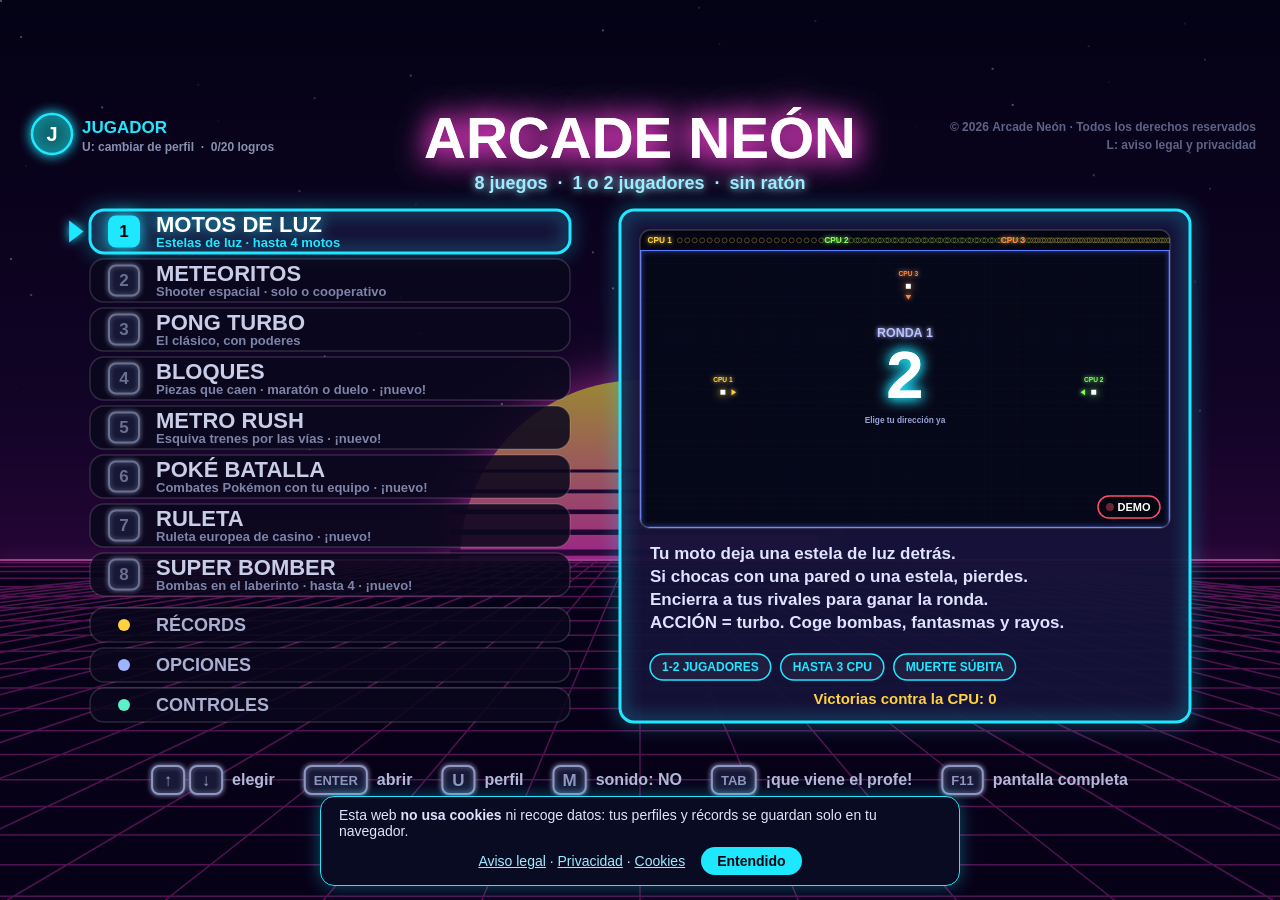
==== commit ff202807: "Borrar los datos guardados de Tanques - Una sola vez, en cada perfil: se borran los records de Tanqu" ====
--- a/index.html
+++ b/index.html
@@ -74,6 +74,6 @@
   </div>
 </div>
 <script>/*! Arcade Neón · © 2026 Arcade Neón · Todos los derechos reservados · https://neonarcade.es/ */
-!function(){"use strict";const t=1280,e=720,s=2*Math.PI,i=document.getElementById("c"),a=i.getContext("2d"),o=document.getElementById("profe"),n="© 2026 Arcade Neón · Todos los derechos reservados";function l(){try{window.open("aviso-legal.html","_blank","noopener")}catch(t){}}let r=1,h=0,f=0,c=1,d=1,u=0,p=0,m=1280,b=720,g=1;function y(){a.fillRect(u,p,m-u,b-p)}let v=!1,k=[],S=[],w={sx:1,sy:1,ox:0,oy:0};function x(t,e,s,i,o,n){if(!v)return;const l=a.getTransform(),r=t*l.a+e*l.c+l.e,h=t*l.b+e*l.d+l.f,f=(t+s)*l.a+(e+i)*l.c+l.e,c=(t+s)*l.b+(e+i)*l.d+l.f;S.push({x0:Math.min(r,f),x1:Math.max(r,f),y0:Math.min(h,c),y1:Math.max(h,c),fn:o,lp:n})}function M(){x(u,p,m-u,b-p,()=>{})}function A(t,e,s,i,o,n,l){a.save(),It(t,e,s,i,i/2),a.fillStyle=$e(n,-.6),a.fill(),a.lineWidth=2.5,a.strokeStyle=n,Pt(n,14),a.stroke(),a.restore(),Ot(o,t+s/2,e+i/2+1,Math.min(22,.42*i),"#ffffff",{font:E}),x(t,e,s,i,l)}const T={p1:"#1ee8ff",p2:"#ff3fd8",cpu:["#ffd23f","#7dff5c","#ff8a3d"]},E='"Segoe UI Black","Arial Black","Segoe UI",sans-serif',P='"Segoe UI",Tahoma,Arial,sans-serif',R='Consolas,"Courier New",monospace',O=["FÁCIL","NORMAL","DIFÍCIL"],C=["—","FÁCIL","NORMAL","DIFÍCIL"],I=(t,e)=>t+Math.random()*(e-t),D=(t,e,s)=>t<e?e:t>s?s:t,L=t=>t[Math.floor(Math.random()*t.length)];function N(t){const e=t%2;return e<1?e:2-e}const B="arcadeneon_",U={get(t,e){try{const s=localStorage.getItem(B+t);return null===s?e:JSON.parse(s)}catch(t){return e}},set(t,e){try{localStorage.setItem(B+t,JSON.stringify(e))}catch(t){}},del(t){try{localStorage.removeItem(B+t)}catch(t){}},keys(){const t=[];try{for(let e=0;e<localStorage.length;e++){const s=localStorage.key(e);s&&0===s.indexOf(B)&&t.push(s.slice(11))}}catch(t){}return t}},q=["#1ee8ff","#ff3fd8","#ffd23f","#7dff5c","#ff8a3d","#c77dff","#5c8cff","#ff4d6d"],W={list:()=>U.get("profiles",[])||[],save(t){U.set("profiles",t)},pre:t=>"p"+t+"_",create(t,e){const s=this.list(),i=s.reduce((t,e)=>Math.max(t,e.id),0)+1,a={id:i,name:t,color:e||q[(i-1)%q.length]};return s.push(a),this.save(s),a},remove(t){const e=this.pre(t);for(const t of U.keys())0===t.indexOf(e)&&U.del(t);this.save(this.list().filter(e=>e.id!==t));const s=U.get("pinfail",{})||{};s[t]&&(delete s[t],U.set("pinfail",s))},rename(t,e){const s=this.list(),i=s.find(e=>e.id===t);i&&(i.name=e,this.save(s))},read(t,e,s){return U.get(this.pre(t)+e,s)},dump(t){const e={},s=this.pre(t);for(const t of U.keys())0===t.indexOf(s)&&(e[t.slice(s.length)]=U.get(t));return e},setPin(t,e){const s=this.list(),i=s.find(e=>e.id===t);if(i){if(e){const t=Math.random().toString(36).slice(2,10);i.pin={s:t,h:F(e,t)}}else delete i.pin;this.save(s),K&&K.id===t&&(i.pin?K.pin=i.pin:delete K.pin)}}};function z(t,e){let s=3735928559^e,i=1103547991^e;for(let e,a=0;a<t.length;a++)e=t.charCodeAt(a),s=Math.imul(s^e,2654435761),i=Math.imul(i^e,1597334677);return s=Math.imul(s^s>>>16,2246822507),s^=Math.imul(i^i>>>13,3266489909),i=Math.imul(i^i>>>16,2246822507),i^=Math.imul(s^s>>>13,3266489909),(4294967296*(2097151&i)+(s>>>0)).toString(36)}function F(t,e){let s=e+"|"+t;for(let e=0;e<4e3;e++)s=z(s+t,e);return s}function G(t){const e=(U.get("pinfail",{})||{})[t];return e&&e.until>Date.now()?Math.ceil((e.until-Date.now())/1e3):0}function j(t,e){if(!t||!t.pin)return!0;if(G(t.id))return!1;const s=U.get("pinfail",{})||{};if(F(e,t.pin.s)===t.pin.h)return delete s[t.id],U.set("pinfail",s),!0;const i=s[t.id]||{n:0,until:0};return i.n++,i.n>=5&&(i.until=Date.now()+6e4*Math.min(10,i.n-4)),s[t.id]=i,U.set("pinfail",s),!1}let K=null,V=0;const H={get:(t,e)=>U.get((K?W.pre(K.id):"")+t,e),set(t,e){U.set((K?W.pre(K.id):"")+t,e)}};!function(){if(!U.get("profiles",null)){U.set("profiles",[{id:1,name:"JUGADOR",color:q[0]}]);for(const t of U.keys())"profiles"===t||"cur"===t||"aviso_visto"===t||"pinfail"===t||/^p\d+_/.test(t)||(U.set("p1_"+t,U.get(t)),U.del(t));U.set("cur",1)}}(),K=W.list().find(t=>t.id===U.get("cur",0))||W.list()[0]||null;const J={music:!0,vol:2,shake:!0,glow:!0,fit:"fill"},X={};function _(){H.set("opts",X)}const Q={d:{},get(t,e){return this.d[t]&&this.d[t][e]||0},add(t,e,s){const i=this.d[t]||(this.d[t]={});i[e]=(i[e]||0)+(s||1),H.set("stats",this.d),tt.check()},max(t,e,s){const i=this.d[t]||(this.d[t]={});return s>(i[e]||0)&&(i[e]=s,H.set("stats",this.d),tt.check(),!0)},reset(){this.d={},H.set("stats",this.d),H.set("best_meteor_1",0),H.set("best_meteor_2",0),H.set("roulette_last",[]),H.set("ach",[])}};function Y(){for(const t in X)delete X[t];Object.assign(X,J,H.get("opts",{})||{}),Q.d=H.get("stats",{})||{};const t=H.get("best_meteor_1",0),e=H.get("best_meteor_2",0),s=Q.d.meteor||(Q.d.meteor={});t>(s.best1||0)&&(s.best1=t),e>(s.best2||0)&&(s.best2=e)}Y();const Z=["tron","meteor","pong","blocks","runner","poke","roulette","bomber"],$=[{id:"first",n:"Primera partida",d:"Juega a cualquier juego.",ok:()=>Z.some(t=>Q.get(t,"played")>0)},{id:"explorer",n:"Explorador",d:"Prueba los "+Z.length+" juegos.",ok:()=>Z.every(t=>Q.get(t,"played")>0)},{id:"tron_win",n:"Motero",d:"Gana a la CPU en Motos de luz.",ok:()=>Q.get("tron","winsCPU")>0},{id:"tron_hard",n:"Rey de la luz",d:"Gana a la CPU difícil en Motos de luz.",ok:()=>Q.get("tron","bestDiff")>=3},{id:"meteor_5k",n:"Cazameteoritos",d:"Haz 5.000 puntos en Meteoritos.",ok:()=>Math.max(Q.get("meteor","best1"),Q.get("meteor","best2"))>=5e3},{id:"meteor_boss",n:"Jefe derrotado",d:"Llega a la oleada 6 en Meteoritos.",ok:()=>Q.get("meteor","maxWave")>=6},{id:"pong_win",n:"Raqueta de oro",d:"Gana a la CPU en Pong Turbo.",ok:()=>Q.get("pong","winsCPU")>0},{id:"pong_hard",n:"Imparable",d:"Gana a la CPU difícil en Pong Turbo.",ok:()=>Q.get("pong","bestDiff")>=3},{id:"meteor_10k",n:"As del espacio",d:"Haz 10.000 puntos en Meteoritos.",ok:()=>Math.max(Q.get("meteor","best1"),Q.get("meteor","best2"))>=1e4},{id:"blocks_lines",n:"Constructor",d:"Haz 40 líneas en el maratón de Bloques.",ok:()=>Q.get("blocks","lines")>=40},{id:"blocks_10k",n:"Arquitecto",d:"Haz 10.000 puntos en el maratón de Bloques.",ok:()=>Q.get("blocks","best")>=1e4},{id:"runner_2k",n:"Corredor",d:"Haz 2.000 puntos en Metro Rush.",ok:()=>Math.max(Q.get("runner","best1"),Q.get("runner","best2"))>=2e3},{id:"runner_coins",n:"Hucha llena",d:"Junta 500 monedas en Metro Rush (en total).",ok:()=>Q.get("runner","coins")>=500},{id:"poke_win",n:"Entrenador",d:"Gana un combate a la CPU en Poké Batalla.",ok:()=>Q.get("poke","winsCPU")>0},{id:"poke_hard",n:"Campeón",d:"Gana a la CPU difícil en Poké Batalla.",ok:()=>Q.get("poke","bestDiff")>=3},{id:"roul_50",n:"Habitual del casino",d:"Haz 50 tiradas en la Ruleta.",ok:()=>Q.get("roulette","spins")>=50},{id:"roul_big",n:"¡Pleno!",d:"Gana 1.000 fichas de golpe en la Ruleta.",ok:()=>Q.get("roulette","bigWin")>=1e3},{id:"bomber_win",n:"Dinamitero",d:"Gana a la CPU en Super Bomber.",ok:()=>Q.get("bomber","winsCPU")>0},{id:"bomber_hard",n:"Maestro bomber",d:"Gana a la CPU difícil en Super Bomber.",ok:()=>Q.get("bomber","bestDiff")>=3},{id:"legend",n:"Leyenda arcade",d:"Gana a la CPU en los 5 juegos que tienen CPU.",ok:()=>["tron","pong","blocks","poke","bomber"].every(t=>Q.get(t,"winsCPU")>0)}],tt={queue:[],list(){const t=$.map(t=>t.id);return(H.get("ach",[])||[]).filter(e=>t.indexOf(e)>=0)},check(t){if(!K)return;const e=this.list();let s=!1;for(const i of $)e.indexOf(i.id)<0&&i.ok()&&(e.push(i.id),t||this.queue.push(i),s=!0);s&&H.set("ach",e)}};tt.check(!0);const et={on:!1,ac:null,noiseBuf:null,master:null,ensure(){if(this.on)try{if(!this.ac){const t=window.AudioContext||window.webkitAudioContext;if(!t)return;this.ac=new t,this.master=this.ac.createGain(),this.master.connect(this.ac.destination),this.setVol();const e=this.ac.sampleRate;this.noiseBuf=this.ac.createBuffer(1,e,this.ac.sampleRate);const s=this.noiseBuf.getChannelData(0);for(let t=0;t<e;t++)s[t]=2*Math.random()-1}"suspended"===this.ac.state&&this.ac.resume()}catch(t){}},setVol(){this.master&&(this.master.gain.value=[0,.35,.7,1][X.vol]||.7)},toggle(){return this.on=!this.on,this.ensure(),this.on},tone(t,e,s,i,a,o){if(this.on&&this.ac)try{const n=this.ac.currentTime+(o||0),l=this.ac.createOscillator(),r=this.ac.createGain();l.type=s||"square",l.frequency.setValueAtTime(t,n),a&&l.frequency.exponentialRampToValueAtTime(Math.max(30,t+a),n+e),r.gain.setValueAtTime(1e-4,n),r.gain.linearRampToValueAtTime(i||.05,n+.005),r.gain.exponentialRampToValueAtTime(1e-4,n+e),l.connect(r),r.connect(this.master),l.start(n),l.stop(n+e+.03)}catch(t){}},noise(t,e,s,i){if(this.on&&this.ac&&this.noiseBuf)try{const a=this.ac.currentTime+(i||0),o=this.ac.createBufferSource();o.buffer=this.noiseBuf;const n=this.ac.createBiquadFilter();n.type="lowpass",n.frequency.setValueAtTime(s||1e3,a),n.frequency.exponentialRampToValueAtTime(80,a+t);const l=this.ac.createGain();l.gain.setValueAtTime(e||.1,a),l.gain.exponentialRampToValueAtTime(1e-4,a+t),o.connect(n),n.connect(l),l.connect(this.master),o.start(a),o.stop(a+t+.03)}catch(t){}}},st=()=>et.tone(520,.04,"square",.03),it=()=>et.tone(620,.09,"square",.05,500),at=()=>et.tone(420,.08,"square",.04,-200),ot=()=>et.tone(440,.12,"square",.05),nt=()=>et.tone(880,.3,"square",.06),lt=()=>et.noise(.55,.22,1200),rt=()=>et.noise(.16,.09,2500),ht=()=>et.tone(1100,.05,"square",.012,-600),ft=()=>et.tone(240,.05,"square",.035),ct=()=>et.tone(380,.04,"square",.03),dt=()=>{et.tone(520,.09,"triangle",.07,300),et.tone(780,.12,"triangle",.07,500,.08)},ut=()=>{et.tone(660,.1,"square",.05),et.tone(990,.16,"square",.05,0,.1)},pt=()=>{[523,659,784,1047].forEach((t,e)=>et.tone(t,.16,"square",.05,0,.11*e))},mt=()=>{[392,330,262,196].forEach((t,e)=>et.tone(t,.2,"triangle",.06,0,.14*e))},bt=t=>440*Math.pow(2,(t-69)/12),gt={cur:null,nextT:0,step:0,tracks:{menu:{bpm:100,prog:[[57,0],[53,1],[60,1],[55,1]],play(t,e,s,i,a){const o=t%16;o%4==0&&et.tone(bt(i-12),3.2*s,"triangle",.1,0,e),o%2==0&&et.tone(bt(i+12+a[o/2%3]),1.5*s,"square",.016,0,e),0===o&&et.tone(bt(i+a[1]),15*s,"sine",.025,0,e),o%4==2&&et.noise(.03,.012,9e3,e)}},game:{bpm:138,prog:[[57,0],[53,1],[55,1],[52,0]],play(t,e,s,i,a){const o=t%16;o%2==0&&et.tone(bt(i-12+(o%4==2?12:0)),1.6*s,"triangle",.1,0,e),o%8==0&&et.tone(120,.14,"sine",.14,-80,e),o%8==4&&et.noise(.1,.045,3500,e),o%2==1&&et.noise(.02,.01,1e4,e),et.tone(bt(i+12+a[o%3]+(o>=8?12:0)),.8*s,"square",.01,0,e)}}},update(t){const e=et.ac;if(!(t&&et.on&&X.music&&e&&"running"===e.state))return void(this.cur=null);t!==this.cur&&(this.cur=t,this.step=0,this.nextT=e.currentTime+.1),this.nextT<e.currentTime&&(this.nextT=e.currentTime+.02);const s=this.tracks[t],i=60/s.bpm/4;for(;this.nextT<e.currentTime+.2;){const t=s.prog[Math.floor(this.step/16)%s.prog.length];s.play(this.step,this.nextT-e.currentTime,i,t[0],t[1]?[0,4,7]:[0,3,7]),this.nextT+=i,this.step++}}},yt=Object.create(null),vt={p1:{up:["KeyW"],down:["KeyS"],left:["KeyA"],right:["KeyD"],act:["Space","ShiftLeft","KeyE","KeyF"]},p2:{up:["ArrowUp"],down:["ArrowDown"],left:["ArrowLeft"],right:["ArrowRight"],act:["Enter","NumpadEnter","ShiftRight","ControlRight","Numpad0","Slash","Period","Minus"]},solo:{}};for(const t of["up","down","left","right","act"])vt.solo[t]=vt.p1[t].concat(vt.p2[t]);function kt(t,e){const s=t[e];for(let t=0;t<s.length;t++)if(yt[s[t]])return!0;return!1}function St(t,e,s){return t[e].indexOf(s)>=0}const wt=t=>"ArrowUp"===t||"KeyW"===t,xt=t=>"ArrowDown"===t||"KeyS"===t,Mt=t=>"ArrowLeft"===t||"KeyA"===t,At=t=>"ArrowRight"===t||"KeyD"===t,Tt=t=>"Enter"===t||"NumpadEnter"===t||"Space"===t,Et=t=>"Escape"===t||"Backspace"===t;function Pt(t,e){X.glow?(a.shadowColor=t,a.shadowBlur=e*r):a.shadowBlur=0}function Rt(){a.shadowBlur=0}function Ot(t,e,s,i,o,n){n=n||{},a.save();const l=n.font||P;if(a.font=(n.w||(l===E?"900":"600"))+" "+i+"px "+l,a.textAlign=n.align||"center",a.textBaseline=n.base||"middle",null!=n.alpha&&(a.globalAlpha*=n.alpha),a.fillStyle=o,n.glow&&X.glow){a.shadowColor=n.gc||o,a.shadowBlur=n.glow*r;for(let i=0;i<(n.passes||1);i++)a.fillText(t,e,s)}else a.fillText(t,e,s);a.restore()}function Ct(t,e,s,i){a.save(),a.font=(i||"600")+" "+e+"px "+(s||P);const o=a.measureText(t).width;return a.restore(),o}function It(t,e,s,i,o){o=Math.min(o,s/2,i/2),a.beginPath(),a.moveTo(t+o,e),a.arcTo(t+s,e,t+s,e+i,o),a.arcTo(t+s,e+i,t,e+i,o),a.arcTo(t,e+i,t,e,o),a.arcTo(t,e,t+s,e,o),a.closePath()}function Dt(t,e,s,i,o,n,l){i=i||38,o=o||36,n=n||"#cfd6ff",a.save(),It(e-i/2,s-o/2,i,o,7),a.fillStyle=l?n:"rgba(18,20,48,0.95)",Pt(n,l?16:5),a.fill(),a.lineWidth=2,a.strokeStyle=n,a.stroke(),Rt(),a.fillStyle=l?"#05060f":n,a.font="700 "+(t.length>2?13:17)+"px "+P,a.textAlign="center",a.textBaseline="middle",a.fillText(t,e,s+1),a.restore()}function Lt(t,e,s){s=s||"#8f96c0";const i=t.map(([t,e])=>{const s=t.map(t=>Math.max(32,Ct(t,t.length>2?13:17,P,"700")+18)),i=Ct(e,16);return{ks:t,kw:s,lab:e,lw:i,w:s.reduce((t,e)=>t+e+6,0)+4+i}});let o=i.reduce((t,e)=>t+e.w,0)+30*(i.length-1);const n=Math.min(1,1240/o);a.save(),n<1&&(a.translate(640*(1-n),e*(1-n)),a.scale(n,n));let l=640-o/2;for(const t of i){const i=l,a=v?Nt(t.ks):null;t.ks.forEach((i,a)=>{Dt(i,l+t.kw[a]/2,e,t.kw[a],28,s,!1),l+=t.kw[a]+6}),Ot(t.lab,l+4,e+1,16,"#b3b8d8",{align:"left"}),l+=4+t.lw+30,a&&x(i-8,e-20,l-30-i+16,40,a)}a.restore()}function Nt(t){if(2===t.length&&"CTRL"===t[0]&&"V"===t[1])return()=>wa.paste();if(1!==t.length)return null;const e=t[0];if("TAB"===e)return()=>aa(!0);if("F11"===e)return()=>Zi();const s={ENTER:"Enter",ESC:"Escape",BORRAR:"Backspace",SUPR:"Delete",ESPACIO:"Space","↑":"ArrowUp","↓":"ArrowDown","←":"ArrowLeft","→":"ArrowRight"}[e]||(/^[A-Z]$/.test(e)?"Key"+e:/^[0-9]$/.test(e)?"Digit"+e:null);return s?()=>va(s,""):null}function Bt(t,e,s,i,o){o=o||10,a.save(),a.fillStyle=i,Pt(i,10),a.beginPath(),s>0?(a.moveTo(t-.6*o,e-o),a.lineTo(t+.7*o,e),a.lineTo(t-.6*o,e+o)):(a.moveTo(t+.6*o,e-o),a.lineTo(t-.7*o,e),a.lineTo(t+.6*o,e+o)),a.closePath(),a.fill(),a.restore()}function Ut(t,e,s,i,o,n){a.save(),It(t,e,s,i,14),a.fillStyle=n?"rgba(22,18,56,0.95)":"rgba(10,8,28,0.86)",a.fill(),a.lineWidth=n?3:1.5,a.strokeStyle=n?o:"rgba(255,255,255,0.14)",n&&Pt(o,18),a.stroke(),a.restore()}function qt(t,e,s,i,o,n){a.save(),It(t,e,s,i,10),a.fillStyle="rgba(8,8,26,0.9)",a.fill(),a.lineWidth=1.5,a.strokeStyle=n,a.globalAlpha=.7,a.stroke(),a.restore(),Ot(o,t+s/2,e+16,13,n,{font:E})}const Wt={p:[],txt:[],shake:0,burst(t,e,i,a,o,n,l,r){a=a||20,o=o||250,n=n||.7,l=l||3,r=r||0,this.p.length>1800&&(a=Math.min(a,3));for(let h=0;h<a;h++){const a=Math.random()*s,h=o*(.25+.75*Math.random()),f=n*(.5+.5*Math.random());this.p.push({x:t,y:e,vx:Math.cos(a)*h,vy:Math.sin(a)*h,life:f,max:f,color:i,size:l*(.6+.8*Math.random()),g:r})}},float(t,e,s,i,a){s&&this.txt.push({x:t,y:e,s:s,color:i,size:a||22,t:0})},update(t){const e=Math.exp(-2.2*t);for(let s=this.p.length-1;s>=0;s--){const i=this.p[s];i.life-=t,i.life<=0?(this.p[s]=this.p[this.p.length-1],this.p.pop()):(i.x+=i.vx*t,i.y+=i.vy*t,i.vx*=e,i.vy=i.vy*e+i.g*t)}for(let e=this.txt.length-1;e>=0;e--){const s=this.txt[e];s.t+=t,s.y-=45*t,s.t>1.3&&this.txt.splice(e,1)}this.shake=Math.max(0,this.shake-40*t)},draw(){a.save(),a.globalCompositeOperation="lighter";for(const t of this.p)a.globalAlpha=t.life/t.max,a.fillStyle=t.color,a.fillRect(t.x-t.size/2,t.y-t.size/2,t.size,t.size);a.restore();for(const t of this.txt)Ot(t.s,t.x,t.y,t.size,t.color,{font:E,glow:12,alpha:Math.min(1,2.5*(1.3-t.t))})},confetti(t){const e=[t,"#ffffff","#ffd23f","#7dff5c","#ff3fd8","#1ee8ff"];for(let t=0;t<6;t++)this.burst(I(200,1080),I(150,400),L(e),40,500,2.2,5,300)},clear(){this.p.length=0,this.txt.length=0,this.shake=0}};let zt=null;function Ft(t){zt={s:t,t:0}}const Gt=[0,1,0,-1],jt=[-1,0,1,0],Kt=1/42;class Vt{constructor(t){this.o=t,this.C=16,this.cols=80,this.rows=42,this.oy=48;const e=this.cols*this.rows;this.grid=new Uint8Array(e),this.from=new Int32Array(e).fill(-1),this.visit=new Int32Array(e),this.q=new Int32Array(e),this.stamp=0,this.players=[];for(let e=0;e<t.players;e++)this.players.push({human:!0,name:"JUGADOR "+(e+1),short:"J"+(e+1),color:e?T.p2:T.p1,scheme:1===t.players?vt.solo:e?vt.p2:vt.p1});for(let e=0;e<t.cpus;e++)this.players.push({human:!1,name:"CPU "+(e+1),short:"CPU "+(e+1),color:T.cpu[e]});this.players.forEach((t,e)=>{t.id=e,t.wins=0,t.cells=[]}),this.items=[],this.trail=document.createElement("canvas"),this.tctx=this.trail.getContext("2d"),this.round=0,this.over=null,this.t=0,this.match=null,this.goT=0,this.onResize(),this.newRound()}onResize(){this.trail.width=c,this.trail.height=d,this.renderTrail()}cx(t){return t*this.C+this.C/2}cy(t){return this.oy+t*this.C+this.C/2}newRound(){this.round++,this.grid.fill(0),this.from.fill(-1),this.items=[],this.itemT=I(3,5);const t=[[.15,.5,1],[.85,.5,3],[.5,.14,2],[.5,.86,0]];this.players.forEach((e,s)=>{const i=t[s];e.x=Math.floor(i[0]*this.cols),e.y=Math.floor(i[1]*this.rows),e.dir=i[2],e.qd=[],e.alive=!0,e.turbo=1,e.boost=!1,e.ghost=0,e.acc=0,e.aiBoost=0,e.dissolve=-1,e.cells=[],this.occupy(e,e.y*this.cols+e.x,-1)}),this.state="count",this.stateT=3,this.tickAcc=0,this.fast=1,this.roundWinner=null,this.rt=0,this.sd=!1,this.spd=1,this.renderTrail()}occupy(t,e,s){this.grid[e]=t.id+1,this.from[e]=s,t.cells.push(e),this.drawCell(e)}renderTrail(){const s=this.tctx;s.setTransform(1,0,0,1,0,0),s.clearRect(0,0,this.trail.width,this.trail.height),s.setTransform(this.trail.width/t,0,0,this.trail.height/e,0,0);for(let t=0;t<this.grid.length;t++)this.grid[t]&&this.drawCell(t)}drawCell(t){const e=this.tctx,s=this.cols,i=this.grid[t];if(!i)return;const a=this.players[i-1].color,o=this.cx(t%s),n=this.cy(t/s|0);let l=o,h=n;const f=this.from[t];f>=0&&this.grid[f]===i&&(l=this.cx(f%s),h=this.cy(f/s|0)),e.shadowColor=a,e.shadowBlur=X.glow?12*r:0,e.fillStyle=a,e.fillRect(Math.min(l,o)-3,Math.min(h,n)-3,Math.abs(o-l)+6,Math.abs(n-h)+6),e.shadowBlur=0,e.fillStyle="rgba(255,255,255,0.6)",e.fillRect(Math.min(l,o)-1,Math.min(h,n)-1,Math.abs(o-l)+2,Math.abs(n-h)+2)}onKey(t){for(const e of this.players){if(!e.human||!e.alive)continue;let s=-1;St(e.scheme,"up",t)?s=0:St(e.scheme,"right",t)?s=1:St(e.scheme,"down",t)?s=2:St(e.scheme,"left",t)&&(s=3),s<0||("count"===this.state?(e.dir=s,e.qd.length=0):"play"===this.state&&e.qd.length<3&&e.qd.push(s))}}update(t){this.t+=t;for(const e of this.items)e.t+=t;if("count"===this.state){const e=Math.ceil(this.stateT);this.stateT-=t;const s=Math.ceil(this.stateT);return void(s!==e&&(s>0?ot():(nt(),this.state="play",this.goT=.8)))}this.goT>0&&(this.goT-=t);for(const e of this.players)e.dissolve>0&&(e.dissolve-=t,e.dissolve<=0&&this.clearTrail(e));if("play"===this.state){this.rt+=t,!this.sd&&this.rt>30&&(this.sd=!0,Wt.float(640,320,"¡MUERTE SÚBITA!","#ff4d6d",40),ot()),this.spd=this.rt>30?Math.min(1.8,1+.025*(this.rt-30)):1,this.tickAcc+=t*this.fast*this.spd;let e=0;for(;this.tickAcc>=Kt&&e<14;)if(this.tickAcc-=Kt,e++,this.tick(),"play"!==this.state){this.tickAcc=0;break}this.itemT-=t,this.itemT<=0&&(this.itemT=I(4,7),this.items.length<2&&this.spawnItem()),this.items=this.items.filter(t=>t.t<12)}else if("end"===this.state&&(this.stateT-=t,this.stateT<=0))if(this.match){this.state="done";const t=this.match,e=this.players.slice().sort((t,e)=>e.wins-t.wins).map(t=>({s:t.name+":  "+t.wins+(1===t.wins?" ronda":" rondas"),c:t.color}));this.over={title:"¡"+t.name+" GANA!",color:t.color,lines:e},Wt.confetti(t.color),t.human?(pt(),this.players.some(t=>!t.human)&&(Q.add("tron","winsCPU"),Q.max("tron","bestDiff",this.o.diff+1))):mt()}else this.newRound()}tick(){const t=this.cols,e=this.rows,s=this.grid,i=[];for(const t of this.players){if(!t.alive)continue;let e;t.human?e=kt(t.scheme,"act"):(e=t.aiBoost>0,t.aiBoost>0&&(t.aiBoost-=Kt)),t.boost=e&&t.turbo>.01,t.boost?t.turbo=Math.max(0,t.turbo-Kt/1.1):t.turbo=Math.min(1,t.turbo+Kt/7),t.ghost>0&&(t.ghost=Math.max(0,t.ghost-Kt)),t.acc+=t.boost?1.6:1,t.acc>=3&&(t.acc-=3,i.push(t))}if(!i.length)return;for(const t of i){if(t.human)for(;t.qd.length;){const e=t.qd.shift();if(e!==t.dir&&e!==(t.dir+2)%4){t.dir=e;break}}else t.dir=this.ai(t);t.nx=t.x+Gt[t.dir],t.ny=t.y+jt[t.dir]}const a=[];for(const o of i){let n=!1;if(o.nx<0||o.ny<0||o.nx>=t||o.ny>=e)n=!0;else if(s[o.ny*t+o.nx]&&o.ghost<=0)n=!0;else for(const t of i)if(t!==o&&t.nx===o.nx&&t.ny===o.ny){n=!0;break}n&&a.push(o)}for(const e of i){if(a.indexOf(e)>=0)continue;const i=e.y*t+e.x;e.x=e.nx,e.y=e.ny;const o=e.y*t+e.x;s[o]||this.occupy(e,o,i);for(let t=this.items.length-1;t>=0;t--){const s=this.items[t];s.x===e.x&&s.y===e.y&&(this.items.splice(t,1),this.apply(e,s))}}for(const t of a)this.kill(t);a.length&&this.checkEnd()}checkEnd(){const t=this.players.filter(t=>t.alive);if(t.length<=1){this.state="end",this.stateT=2.4,this.fast=1;const e=t[0]||null;this.roundWinner=e,e&&(e.wins++,e.wins>=this.o.rounds&&(this.match=e)),this.match||(e&&e.human?ut():mt())}else t.some(t=>t.human)||this.demo||(this.fast=3)}kill(t){t.alive=!1,t.dissolve=.7;const e=this.cx(D(t.nx,0,this.cols-1)),s=this.cy(D(t.ny,0,this.rows-1));Wt.burst(e,s,t.color,60,420,1.1,4),Wt.burst(e,s,"#ffffff",20,250,.6,3),Wt.shake=Math.max(Wt.shake,14),lt()}clearTrail(t){const e=t.id+1;let s=0;for(const i of t.cells)this.grid[i]===e&&(this.grid[i]=0,s++%3==0&&Wt.burst(this.cx(i%this.cols),this.cy(i/this.cols|0),t.color,1,60,.6,3));t.cells=[],this.renderTrail()}spawnItem(){for(let t=0;t<60;t++){const t=2+Math.floor(Math.random()*(this.cols-4)),e=2+Math.floor(Math.random()*(this.rows-4));if(this.grid[e*this.cols+t])continue;if(this.items.some(s=>s.x===t&&s.y===e))continue;if(this.players.some(s=>s.alive&&Math.abs(s.x-t)+Math.abs(s.y-e)<7))continue;const s=Math.random();return void this.items.push({x:t,y:e,type:s<.4?"bomb":s<.7?"ghost":"turbo",t:0})}}apply(t,e){const s=this.cx(e.x),i=this.cy(e.y),a=this.cols;if("bomb"===e.type){const t=6;for(let s=-t;s<=t;s++)for(let i=-t;i<=t;i++){if(i*i+s*s>t*t)continue;const o=e.x+i,n=e.y+s;o<0||n<0||o>=a||n>=this.rows||(this.grid[n*a+o]=0)}for(const t of this.players)t.alive&&(this.grid[t.y*a+t.x]=t.id+1);this.renderTrail(),Wt.burst(s,i,"#ff8a3d",80,520,1,4),Wt.burst(s,i,"#ffe66b",40,300,.8,3),Wt.shake=16,lt(),Wt.float(s,i-24,"¡BOMBA!","#ff8a3d")}else"ghost"===e.type?(t.ghost=3,dt(),Wt.float(s,i-24,"¡FANTASMA!","#d9d2ff")):(t.turbo=1,dt(),Wt.float(s,i-24,"¡TURBO LLENO!","#ffe14d"))}free(t,e,s){return!(t<0||e<0||t>=this.cols||e>=this.rows)&&(!this.grid[e*this.cols+t]||s.ghost>.15)}flood(t,e,s){const i=this.cols,a=this.rows,o=this.grid,n=this.visit,l=this.q,r=++this.stamp;let h=0,f=0,c=0;const d=e*i+t;for(n[d]=r,l[f++]=d;h<f&&c<s;){const t=l[h++];c++;const e=t%i,s=t/i|0;if(e>0){const e=t-1;o[e]||n[e]===r||(n[e]=r,l[f++]=e)}if(e<i-1){const e=t+1;o[e]||n[e]===r||(n[e]=r,l[f++]=e)}if(s>0){const e=t-i;o[e]||n[e]===r||(n[e]=r,l[f++]=e)}if(s<a-1){const e=t+i;o[e]||n[e]===r||(n[e]=r,l[f++]=e)}}return c}run(t,e,s){let i=t.x,a=t.y,o=0;for(;o<s&&(i+=Gt[e],a+=jt[e],!(i<0||a<0||i>=this.cols||a>=this.rows||this.grid[a*this.cols+i]));)o++;return o}ai(t){const e=this.o.diff,s=[t.dir,(t.dir+1)%4,(t.dir+3)%4],i=[30,180,500][e];let a=t.dir,o=-1/0;for(const n of s){const s=t.x+Gt[n],l=t.y+jt[n];let r;if(this.free(s,l,t)){r=this.flood(s,l,i),n===t.dir&&(r+=1.5);for(const i of this.players){if(i===t||!i.alive)continue;const a=i.x+Gt[i.dir],o=i.y+jt[i.dir];if(e>0&&a===s&&o===l&&(r-=2===e?80:30),2===e){const e=i.x+5*Gt[i.dir],a=i.y+5*jt[i.dir],o=Math.abs(e-t.x)+Math.abs(a-t.y);Math.abs(e-s)+Math.abs(a-l)<o&&o<25&&(r+=2.5)}}for(const i of this.items){const a=Math.abs(i.x-t.x)+Math.abs(i.y-t.y),o=Math.abs(i.x-s)+Math.abs(i.y-l);a<16&&o<a&&(r+=[1,3,5][e])}r+=Math.random()*[8,2.5,1][e]}else r=-1e6+Math.random();r>o&&(o=r,a=n)}return 0===e&&Math.random()<.012&&(a=L(s)),t.aiBoost<=0&&t.turbo>.7?this.run(t,a,14)>=12&&Math.random()<[.01,.03,.05][e]&&(t.aiBoost=I(.3,.9)):t.aiBoost>0&&this.run(t,a,6)<5&&(t.aiBoost=0),a}drawItem(t){if(t.t>9&&Math.sin(20*this.t)>0)return;const e=this.cx(t.x),i=this.cy(t.y),o=1+.12*Math.sin(6*this.t+t.x),n={bomb:"#ff7a3d",ghost:"#cfc4ff",turbo:"#ffe14d"}[t.type];a.save(),a.translate(e,i),a.scale(o,o),Pt(n,16),a.strokeStyle=n,a.lineWidth=2,a.beginPath(),a.arc(0,0,13,0,s),a.stroke(),a.fillStyle=n,"bomb"===t.type?(a.beginPath(),a.arc(0,2,6.5,0,s),a.fill(),a.fillRect(-1,-8,2,5),a.fillStyle="#fff",a.fillRect(-1.5,-10.5,3,3)):"ghost"===t.type?(a.beginPath(),a.arc(0,-1,6.5,Math.PI,0),a.lineTo(6.5,7),a.lineTo(3.2,4.5),a.lineTo(0,7),a.lineTo(-3.2,4.5),a.lineTo(-6.5,7),a.closePath(),a.fill(),Rt(),a.fillStyle="#060818",a.fillRect(-3.5,-2,2,3),a.fillRect(1.5,-2,2,3)):(a.beginPath(),a.moveTo(2,-9),a.lineTo(-5,1),a.lineTo(-.5,1),a.lineTo(-2,9),a.lineTo(5,-1),a.lineTo(.5,-1),a.closePath(),a.fill()),a.restore()}draw(){const s=this.C,i=this.cols,o=this.rows,n=this.oy;a.fillStyle="#060818",a.fillRect(0,0,t,e),a.strokeStyle="rgba(80,110,255,0.07)",a.lineWidth=1,a.beginPath();for(let t=0;t<=i;t++)a.moveTo(t*s,n),a.lineTo(t*s,n+o*s);for(let e=0;e<=o;e++)a.moveTo(0,n+e*s),a.lineTo(t,n+e*s);a.stroke(),a.save();const l=this.sd?"#ff4d6d":"#5a78ff";Pt(l,14),a.strokeStyle=l,a.lineWidth=3,a.strokeRect(1.5,n+1.5,t-3,o*s-3),a.restore(),a.drawImage(this.trail,0,0,t,e);for(const t of this.items)this.drawItem(t);for(const t of this.players){if(!t.alive)continue;const e=this.cx(t.x),s=this.cy(t.y);a.save(),t.ghost>0&&(a.globalAlpha=.45+.35*Math.sin(25*this.t)),Pt(t.color,t.boost?30:20),a.fillStyle="#fff",a.fillRect(e-6,s-6,12,12),a.restore()}if(this.drawHUD(),"count"===this.state){for(const t of this.players){const e=this.cx(t.x),s=this.cy(t.y);Ot(t.short,e,s-30,16,t.color,{font:E,glow:10});const i=e+24*Gt[t.dir],o=s+24*jt[t.dir];a.save(),a.translate(i,o),a.rotate(t.dir*Math.PI/2),a.fillStyle=t.color,Pt(t.color,10),a.beginPath(),a.moveTo(0,-8),a.lineTo(7,3),a.lineTo(-7,3),a.closePath(),a.fill(),a.restore()}const t=Math.ceil(this.stateT),e=this.stateT-Math.floor(this.stateT);Ot("RONDA "+this.round,640,250,30,"#b9c2ff",{font:E,glow:10}),Ot(String(t),640,360,110+70*e,"#fff",{font:E,glow:30,gc:"#1ee8ff",passes:2}),Ot("Elige tu dirección ya",640,460,20,"#9aa3d6")}if(this.goT>0&&Ot("¡YA!",640,360,130,"#fff",{font:E,glow:30,gc:"#7dff5c",passes:2,alpha:Math.min(1,2*this.goT)}),"play"===this.state&&(this.fast>1?Ot("▶▶  AVANCE RÁPIDO",640,n+30,20,"#9aa3d6",{font:E}):this.sd&&Ot("MUERTE SÚBITA  ·  VELOCIDAD x"+this.spd.toFixed(1),640,n+30,18,"#ff4d6d",{font:E,glow:8})),"end"===this.state){const t=this.roundWinner;a.save(),It(310,280,660,160,20),a.fillStyle="rgba(5,6,22,0.88)",a.fill(),a.lineWidth=2.5,a.strokeStyle=t?t.color:"#ffffff",Pt(t?t.color:"#fff",18),a.stroke(),a.restore(),Ot(t?"¡RONDA PARA "+t.name+"!":"¡EMPATE!",640,338,44,"#fff",{font:E,glow:24,gc:t?t.color:"#fff"}),Ot(this.players.map(t=>t.short+" "+t.wins).join("   ·   "),640,398,22,"#c9cde8",{font:E})}}drawHUD(){a.fillStyle="rgba(5,6,20,0.95)",a.fillRect(0,0,t,this.oy);const e=this.players.length,i=t/e;this.players.forEach((t,e)=>{const o=e*i+18,n=t.alive||"count"===this.state?1:.35;Ot(t.short,o,25,20,t.color,{font:E,align:"left",glow:1===n?10:0,alpha:n});const l=o+78;for(let e=0;e<this.o.rounds;e++)a.save(),a.globalAlpha=n,a.beginPath(),a.arc(l+18*e,25,6,0,s),e<t.wins?(a.fillStyle=t.color,Pt(t.color,10),a.fill()):(a.strokeStyle=t.color,a.lineWidth=1.5,a.globalAlpha=.5*n,a.stroke()),a.restore();const r=l+18*this.o.rounds+6,h=Math.min(90,i-(r-e*i)-16);h>20&&(a.save(),a.globalAlpha=n,a.fillStyle="rgba(255,255,255,0.12)",a.fillRect(r,21,h,8),a.fillStyle=t.ghost>0?"#cfc4ff":t.turbo>.99?"#ffe14d":t.color,a.fillRect(r,21,h*t.turbo,8),a.restore())})}}class Ht{constructor(s){this.o=s;const i=s.diff;this.dm=[.78,1,1.25][i];const a=[5,3,3][i];this.ships=[];for(let t=0;t<s.players;t++)this.ships.push({id:t,name:"JUGADOR "+(t+1),short:"J"+(t+1),color:t?T.p2:T.p1,scheme:1===s.players?vt.solo:t?vt.p2:vt.p1,x:1===s.players?640:t?793.6:486.4,y:620,vx:0,vy:0,lives:a,score:0,cd:0,triple:0,shield:!1,inv:2.5,dead:!1,out:!1,respawn:0,tilt:0,combo:0,comboT:0});this.bul=[],this.eb=[],this.en=[],this.items=[],this.stars=[];for(let s=0;s<140;s++){const s=I(.2,1);this.stars.push({x:Math.random()*t,y:Math.random()*e,z:s,c:"rgba(200,220,255,"+(.2+.6*s).toFixed(2)+")"})}this.wave=0,this.t=0,this.over=null,this.ending=!1,this.endT=0,this.banner=null,this.flashT=0,this.best=Q.get("meteor","best"+s.players),this.nextWave()}nextWave(){this.wave++,this.isBoss=this.wave%5==0,this.banner={a:this.isBoss?"¡JEFE FINAL!":"OLEADA "+this.wave,b:this.isBoss?"Destruye la nave nodriza":1===this.wave?"Mantén ACCIÓN para disparar":"",t:0,c:this.isBoss?"#c77dff":"#ffb13d"},this.toSpawn=this.isBoss?0:10+3*this.wave,this.spawnT=2.2,this.bossPending=this.isBoss,this.waveClearT=-1}nearest(t,e){let s=null,i=1e18;for(const a of this.ships){if(a.dead||a.out)continue;const o=(a.x-t)*(a.x-t)+(a.y-e)*(a.y-e);o<i&&(i=o,s=a)}return s}addRock(t,e,i,a,o){const n=[0,15,27,44][i],l=3===i?11:2===i?9:7,r=[];for(let t=0;t<l;t++)r.push(n*I(.72,1.08));this.en.push({type:"rock",x:t,y:e,r:n,size:i,hp:[0,1,2,4][i],vx:null!=a?a:I(-40,40),vy:null!=o?o:I(70,130)*this.dm*(1+.035*this.wave),rot:Math.random()*s,vr:I(-1.5,1.5),pts:r,flash:0,color:3===i?"#ff9f43":2===i?"#ffcf5c":"#fff27a"})}addShip(){const t=I(100,1180);this.en.push({type:"ship",x:t,baseX:t,y:-40,r:22,hp:3+Math.floor(this.wave/4),t:Math.random()*s,amp:I(80,220),ty:I(90,260),fire:I(1,2.2),life:0,flash:0})}addKami(t,e,s){this.en.push({type:"kami",x:null!=t?t:I(80,1200),y:null!=e?e:-30,r:16,hp:1,ty:null!=s?s:I(90,180),state:0,vx:0,vy:0,wait:1.3,flash:0})}spawnBoss(){const t=this.wave/5,e=Math.round((70+40*t)*(2===this.o.players?1.6:1)*(.8+.2*this.dm));this.en.push({type:"boss",x:640,y:-120,r:64,hp:e,max:e,t:0,fire:2,kami:5,flash:0,k:t,pat:0}),lt()}spawnEnemy(){const t=this.wave,e=Math.random(),s=t>=2?Math.min(.12+.03*t,.35):0,i=t>=3?Math.min(.08+.02*t,.25):0;if(e<s)this.addShip();else if(e<s+i)this.addKami();else{const t=Math.random();this.addRock(I(60,1220),-60,t<.5?3:t<.85?2:1)}}eshot(t,e,s,i){this.eb.push({x:t,y:e,vx:Math.cos(s)*i,vy:Math.sin(s)*i,r:6})}fire(t){const e=t.triple>0?[-.16,0,.16]:[0];for(const s of e)this.bul.push({x:t.x+10*Math.sin(s),y:t.y-22,vx:900*Math.sin(s),vy:900*-Math.cos(s),r:4,owner:t});ht()}mult(t){return Math.min(5,1+Math.floor(t.combo/6))}updShip(t,e){if(t.out)return;if(t.dead)return t.respawn-=e,void(t.respawn<=0&&t.lives>0&&(t.dead=!1,t.x=1===this.o.players?640:t.id?793.6:486.4,t.y=620,t.vx=t.vy=0,t.inv=2.5));const s=t.scheme;let i=(kt(s,"right")?1:0)-(kt(s,"left")?1:0),a=(kt(s,"down")?1:0)-(kt(s,"up")?1:0);if(t.auto){const e=this.autoPilot(t);i=e[0],a=e[1]}i&&a&&(i*=.7071,a*=.7071);const o=Math.min(1,14*e);if(t.tgt&&!t.auto){const s=2800*e,a=D(D(t.tgt.x,26,1254)-t.x,-s,s),o=D(D(t.tgt.y,90,686)-t.y,-s,s);t.x+=a,t.y+=o,t.vx=t.vy=0,i=D(a/Math.max(1,430*e),-1,1)}else t.vx+=(430*i-t.vx)*o,t.vy+=(430*a-t.vy)*o,t.x=D(t.x+t.vx*e,26,1254),t.y=D(t.y+t.vy*e,90,686);t.tilt+=(.35*i-t.tilt)*o,t.inv>0&&(t.inv-=e),t.triple>0&&(t.triple-=e),t.comboT>0&&(t.comboT-=e,t.comboT<=0&&(t.combo=0)),t.cd-=e,(t.auto||t.tfire||kt(s,"act"))&&t.cd<=0&&(t.cd=.13,this.fire(t))}onPointer(t,e){const s=this.ships[0];if(!s)return;if("down"===t)return s.tch={x:s.x,y:s.y},void(s.tfire=!0);if("up"===t)return s.tch=null,s.tgt=null,void(s.tfire=!1);const i=e.surf?1.5:1.4;s.tch&&(s.tgt={x:s.tch.x+e.dx*i,y:s.tch.y+e.dy*i})}autoPilot(t){let e=640,s=1e9;for(const i of this.en){if(i.y<20||i.y>t.y-40)continue;const a=Math.abs(i.x-t.x)+.35*(t.y-i.y);a<s&&(s=a,e=i.x)}let i=Math.abs(e-t.x)>16?Math.sign(e-t.x):0;const a=t.y<590?1:t.y>620?-1:0;for(const e of this.eb.concat(this.en)){const s=e.x-t.x,a=e.y-t.y;if(a<30&&a>-170&&Math.abs(s)<(e.r||6)+34){i=s>0?-1:1,t.x<120?i=1:t.x>1160&&(i=-1);break}}return[i,a]}hurt(t){if(!(t.inv>0||t.dead)){if(t.shield)return t.shield=!1,t.inv=1,Wt.burst(t.x,t.y,"#5ab8ff",30,300,.6,3),ft(),void Wt.float(t.x,t.y-40,"¡ESCUDO ROTO!","#5ab8ff",18);t.lives--,t.dead=!0,t.respawn=1.3,t.triple=0,t.combo=0,t.comboT=0,Wt.burst(t.x,t.y,t.color,60,420,1.1,4),Wt.burst(t.x,t.y,"#ffffff",25,260,.7,3),Wt.shake=18,lt(),t.lives<=0&&(t.out=!0)}}damage(t,e,s,i,a){t.hp-=e,t.flash=.06,Wt.burst(i,a,"#ffffff",3,120,.25,2),t.hp<=0&&!t.gone?(t.gone=!0,this.destroy(t,s)):ft()}destroy(t,e){let s=0,i=0;if("rock"===t.type){if(s=[0,100,50,20][t.size],i=.06,Wt.burst(t.x,t.y,t.color,10+10*t.size,160+60*t.size,.7,3),rt(),t.size>1)for(let e=0;e<2;e++)this.addRock(t.x+I(-8,8),t.y+I(-8,8),t.size-1,I(-130,130),Math.max(50,.8*t.vy+I(-20,40)))}else if("ship"===t.type)s=150,i=.22,Wt.burst(t.x,t.y,"#ff4d6d",40,320,.8,4),Wt.shake=Math.max(Wt.shake,6),lt();else if("kami"===t.type)s=120,i=.1,Wt.burst(t.x,t.y,"#ff8a3d",30,280,.7,3),rt();else if("boss"===t.type){s=2e3*t.k;for(let e=0;e<6;e++)Wt.burst(t.x+I(-90,90),t.y+I(-40,40),L(["#c77dff","#ff3fd8","#ffffff","#ffd23f"]),50,450,1.3,5);Wt.shake=28,lt(),pt(),this.dropItem(t.x-40,t.y,"life"),this.dropItem(t.x+40,t.y),this.banner={a:"¡JEFE DERROTADO!",b:"+"+s+" puntos",t:0,c:"#c77dff"}}if(e){e.combo++,e.comboT=2;const i=this.mult(e);e.combo%6==0&&e.combo<=24&&Wt.float(e.x,e.y-50,"¡COMBO x"+i+"!","#ffd23f",24),s*=i,e.score+=s,s>=100&&Wt.float(t.x,t.y-10,"+"+s,"#ffffff",18)}i&&Math.random()<i&&this.dropItem(t.x,t.y)}dropItem(t,e,s){if(!s){const t=Math.random();s=t<.38?"triple":t<.68?"shield":t<.84?"bomb":"life"}this.items.push({x:t,y:e,type:s,vy:85,t:0})}pickup(t,e){if(e.gone=!0,dt(),"triple"===e.type)t.triple=12,Wt.float(t.x,t.y-40,"¡DISPARO TRIPLE!","#7dff5c",20);else if("shield"===e.type)t.shield=!0,Wt.float(t.x,t.y-40,"¡ESCUDO!","#5ab8ff",20);else if("bomb"===e.type){this.flashT=.35,Wt.shake=Math.max(Wt.shake,20),lt(),Wt.float(t.x,t.y-40,"¡BOMBA!","#ff8a3d",26);for(const e of this.en)e.gone||("boss"===e.type?this.damage(e,15,t,e.x,e.y):(e.gone=!0,this.destroy(e,t)));for(const t of this.eb)t.dead=!0}else{const e=this.ships.find(e=>e!==t&&e.out);e?(e.out=!1,e.dead=!0,e.lives=1,e.respawn=.5,Wt.float(t.x,t.y-40,"¡"+e.short+" REVIVE!","#ff5c8a",22)):(t.lives=Math.min(9,t.lives+1),Wt.float(t.x,t.y-40,"+1 VIDA","#ff5c8a",20))}}update(s){this.t+=s;const i=this.dm;this.flashT>0&&(this.flashT-=s);for(const i of this.stars)i.y+=(40+160*i.z)*s,i.y>e&&(i.y=-2,i.x=Math.random()*t);this.banner&&(this.banner.t+=s,this.banner.t>2.4&&(this.banner=null));for(const t of this.ships)this.updShip(t,s);this.ending||(this.spawnT-=s,this.spawnT<=0&&(this.bossPending?(this.bossPending=!1,this.spawnBoss()):this.toSpawn>0&&(this.toSpawn--,this.spawnEnemy(),this.spawnT=Math.max(.32,1.25-.07*this.wave)/i*(2===this.o.players?.8:1))),0===this.toSpawn&&!this.bossPending&&0===this.en.length&&this.spawnT<=0&&this.waveClearT<0&&(this.waveClearT=1.2),this.waveClearT>0&&(this.waveClearT-=s,this.waveClearT<=0&&(this.waveClearT=-1,this.nextWave())));for(const e of this.en)if(e.flash>0&&(e.flash-=s),"rock"===e.type)e.x+=e.vx*s,e.y+=e.vy*s,e.rot+=e.vr*s,e.x<e.r&&(e.x=e.r,e.vx=Math.abs(e.vx)),e.x>t-e.r&&(e.x=t-e.r,e.vx=-Math.abs(e.vx)),e.y>780&&(e.gone=!0);else if("ship"===e.type){if(e.life+=s,e.t+=s,e.life<12?e.y+=(e.ty-e.y)*Math.min(1,1.5*s):(e.y+=160*s,e.y>770&&(e.gone=!0)),e.x=D(e.baseX+Math.sin(.9*e.t)*e.amp,30,1250),e.fire-=s,e.fire<=0&&e.y>0&&e.life<12){e.fire=I(1.3,2.4)/i;const t=this.nearest(e.x,e.y);t&&this.eshot(e.x,e.y+14,Math.atan2(t.y-e.y,t.x-e.x),230*i)}}else if("kami"===e.type)if(0===e.state){if(e.y+=(e.ty-e.y)*Math.min(1,2.5*s),e.wait-=s,e.wait<=0){const t=this.nearest(e.x,e.y),s=t?Math.atan2(t.y-e.y,t.x-e.x):Math.PI/2,a=390*i;e.vx=Math.cos(s)*a,e.vy=Math.sin(s)*a,e.state=1}}else e.x+=e.vx*s,e.y+=e.vy*s,(e.y>760||e.x<-40||e.x>1320||e.y<-80)&&(e.gone=!0);else if("boss"===e.type)if(e.t+=s,e.y<130)e.y+=70*s;else{if(e.x=640+470*Math.sin(.55*e.t),e.fire-=s,e.fire<=0){if(e.pat++,e.pat%3==0){const t=this.nearest(e.x,e.y);if(t){const s=Math.atan2(t.y-e.y,t.x-e.x);for(let t=-1;t<=1;t++)this.eshot(e.x,e.y+40,s+.12*t,300*i)}}else{const t=7+Math.min(4,Math.floor(e.k));for(let s=0;s<t;s++)this.eshot(e.x,e.y+40,Math.PI/2+.2*(s-(t-1)/2)+(e.pat%2?.1:0),200*i)}e.fire=Math.max(.8,1.7-.15*e.k)/i}e.kami-=s,e.kami<=0&&(e.kami=I(4,6),this.addKami(e.x+I(-60,60),e.y,e.y+90))}for(const t of this.bul)t.x+=t.vx*s,t.y+=t.vy*s,(t.y<-20||t.x<-20||t.x>1300)&&(t.dead=!0);for(const t of this.eb)t.x+=t.vx*s,t.y+=t.vy*s,(t.y>740||t.y<-40||t.x<-20||t.x>1300)&&(t.dead=!0);for(const t of this.items)t.t+=s,t.y+=t.vy*s,t.x+=30*Math.sin(3*t.t)*s,t.y>750&&(t.gone=!0);for(const t of this.bul)if(!t.dead)for(const e of this.en){if(e.gone)continue;const s=t.x-e.x,i=t.y-e.y;if("boss"===e.type?Math.abs(s)<95&&Math.abs(i)<42:s*s+i*i<(e.r+t.r)*(e.r+t.r)){t.dead=!0,this.damage(e,1,t.owner,t.x,t.y);break}}for(const t of this.ships)if(!t.dead&&!t.out){for(const e of this.en){if(e.gone)continue;let s;if("boss"===e.type)s=Math.abs(t.x-e.x)<100&&Math.abs(t.y-e.y)<50;else{const i=t.x-e.x,a=t.y-e.y,o=e.r+13;s=i*i+a*a<o*o}if(s&&t.inv<=0&&("boss"!==e.type&&this.damage(e,99,null,t.x,t.y),this.hurt(t),t.dead))break}if(!t.dead){for(const e of this.eb){if(e.dead)continue;const s=t.x-e.x,i=t.y-e.y;if(s*s+i*i<(e.r+11)*(e.r+11)&&t.inv<=0&&(e.dead=!0,this.hurt(t),t.dead))break}if(!t.dead)for(const e of this.items)!e.gone&&Math.abs(t.x-e.x)<30&&Math.abs(t.y-e.y)<30&&this.pickup(t,e)}}this.en=this.en.filter(t=>!t.gone),this.bul=this.bul.filter(t=>!t.dead),this.eb=this.eb.filter(t=>!t.dead),this.items=this.items.filter(t=>!t.gone),!this.ending&&this.ships.every(t=>t.out)&&(this.ending=!0,this.endT=2),this.ending&&!this.over&&(this.endT-=s,this.endT<=0&&this.finish())}finish(){const t=this.ships.reduce((t,e)=>t+e.score,0),e=Q.max("meteor","best"+this.o.players,t);Q.max("meteor","maxWave",this.wave),e&&(this.best=t);const s=[];if(this.ships.length>1){for(const t of this.ships)s.push({s:t.name+":  "+t.score+" puntos",c:t.color});s.push("Total del equipo:  "+t)}else s.push("Puntos:  "+t);s.push("Has llegado a la oleada "+this.wave),s.push(e&&t>0?{s:"¡NUEVO RÉCORD!",c:"#ffd23f"}:{s:"Récord:  "+this.best,c:"#8890b0"}),this.over={title:"FIN DE LA PARTIDA",color:"#ffb13d",lines:s},e&&t>0?(pt(),Wt.confetti("#ffd23f")):mt()}drawShipShape(t,e,i,o,n){if(a.save(),a.translate(e,i),a.scale(o,o),a.rotate(.5*t.tilt),a.globalAlpha=n,1===o){const t=10+8*Math.random();a.fillStyle="#ffb13d",Pt("#ff8a3d",14),a.beginPath(),a.moveTo(-6,14),a.lineTo(0,14+t),a.lineTo(6,14),a.fill()}Pt(t.color,1===o?16:6),a.fillStyle="rgba(5,20,40,0.9)",a.strokeStyle=t.color,a.lineWidth=2.5,a.beginPath(),a.moveTo(0,-22),a.lineTo(8,-6),a.lineTo(20,10),a.lineTo(8,8),a.lineTo(6,14),a.lineTo(-6,14),a.lineTo(-8,8),a.lineTo(-20,10),a.lineTo(-8,-6),a.closePath(),a.fill(),a.stroke(),Rt(),a.fillStyle="#ffffff",a.beginPath(),a.ellipse(0,-5,3,6,0,0,s),a.fill(),a.restore()}draw(){const i=a.createLinearGradient(0,0,0,e);i.addColorStop(0,"#03030c"),i.addColorStop(1,"#0e0629"),a.fillStyle=i,a.fillRect(0,0,t,e);for(const t of this.stars){a.fillStyle=t.c;const e=t.z>.8?2.2:1.4;a.fillRect(t.x,t.y,e,e*(1+2*t.z))}for(const t of this.items){const e={triple:"#7dff5c",shield:"#5ab8ff",life:"#ff5c8a",bomb:"#ff8a3d"}[t.type],i={triple:"TRIPLE",shield:"ESCUDO",life:"VIDA",bomb:"BOMBA"}[t.type];a.save(),a.translate(t.x,t.y);const o=1+.1*Math.sin(8*t.t);a.scale(o,o),Pt(e,16),a.strokeStyle=e,a.lineWidth=2.5,a.beginPath(),a.arc(0,0,15,0,s),a.stroke(),a.fillStyle=e,"life"===t.type?(a.beginPath(),a.moveTo(0,7),a.bezierCurveTo(-12,-2,-7,-12,0,-5),a.bezierCurveTo(7,-12,12,-2,0,7),a.fill()):"bomb"===t.type?(a.beginPath(),a.arc(0,2,7,0,s),a.fill(),a.fillRect(-1.2,-9,2.4,5),a.fillStyle="#fff",a.fillRect(-1.5,-11,3,3)):(a.font="900 17px "+P,a.textAlign="center",a.textBaseline="middle",a.fillText("triple"===t.type?"T":"S",0,1)),a.restore(),Ot(i,t.x,t.y+27,12,e,{font:E})}for(const t of this.en){if(a.save(),a.translate(t.x,t.y),"rock"===t.type){a.rotate(t.rot),a.beginPath();for(let e=0;e<t.pts.length;e++){const i=e/t.pts.length*s,o=t.pts[e];e?a.lineTo(Math.cos(i)*o,Math.sin(i)*o):a.moveTo(Math.cos(i)*o,Math.sin(i)*o)}a.closePath(),a.fillStyle="rgba(45,22,10,0.9)",a.fill(),Pt(t.color,12),a.strokeStyle=t.flash>0?"#ffffff":t.color,a.lineWidth=2.5,a.stroke()}else if("ship"===t.type)Pt("#ff4d6d",14),a.fillStyle="rgba(60,0,20,0.9)",a.strokeStyle=t.flash>0?"#ffffff":"#ff4d6d",a.lineWidth=2.5,a.beginPath(),a.moveTo(0,20),a.lineTo(22,-6),a.lineTo(12,-14),a.lineTo(0,-6),a.lineTo(-12,-14),a.lineTo(-22,-6),a.closePath(),a.fill(),a.stroke(),Rt(),a.fillStyle="#ffd23f",a.beginPath(),a.arc(0,3,4,0,s),a.fill();else if("kami"===t.type){const e=t.state?Math.atan2(t.vy,t.vx)-Math.PI/2:0;a.rotate(e);const s=0===t.state&&t.wait<.5&&Math.sin(40*this.t)>0;Pt("#ff8a3d",12),a.fillStyle="rgba(60,20,0,0.9)",a.strokeStyle=t.flash>0||s?"#ffffff":"#ff8a3d",a.lineWidth=2.2,a.beginPath(),a.moveTo(0,16),a.lineTo(12,-10),a.lineTo(0,-4),a.lineTo(-12,-10),a.closePath(),a.fill(),a.stroke()}else if("boss"===t.type){Pt("#b84dff",22),a.fillStyle="rgba(40,0,60,0.95)",a.strokeStyle=t.flash>0?"#ffffff":"#c77dff",a.lineWidth=3,a.beginPath(),a.moveTo(-100,-10),a.lineTo(-70,-40),a.lineTo(70,-40),a.lineTo(100,-10),a.lineTo(60,30),a.lineTo(20,42),a.lineTo(-20,42),a.lineTo(-60,30),a.closePath(),a.fill(),a.stroke(),a.fillStyle="#c77dff",a.fillRect(-56,26,12,14),a.fillRect(44,26,12,14);const e=.6+.4*Math.sin(6*this.t);Pt("#ff3fd8",24),a.fillStyle="rgba(255,63,216,"+e.toFixed(2)+")",a.beginPath(),a.arc(0,4,17,0,s),a.fill(),Rt(),a.fillStyle="#ffffff",a.beginPath(),a.arc(0,4,6,0,s),a.fill()}a.restore()}a.save(),a.globalCompositeOperation="lighter";for(const t of this.eb)a.fillStyle="rgba(255,60,120,0.35)",a.beginPath(),a.arc(t.x,t.y,10,0,s),a.fill(),a.fillStyle="#ffd0e0",a.beginPath(),a.arc(t.x,t.y,4.5,0,s),a.fill();for(const t of this.bul)a.globalAlpha=.5,a.fillStyle=t.owner.color,a.fillRect(t.x-3,t.y-10,6,20),a.globalAlpha=1,a.fillStyle="#ffffff",a.fillRect(t.x-1.2,t.y-8,2.4,16);a.restore();for(const t of this.ships){if(t.dead||t.out)continue;const e=t.inv>0&&Math.floor(12*t.inv)%2==0;this.drawShipShape(t,t.x,t.y,1,e?.3:1),t.shield&&(a.save(),Pt("#5ab8ff",18),a.strokeStyle="rgba(90,184,255,0.85)",a.lineWidth=2.5,a.beginPath(),a.arc(t.x,t.y,30,0,s),a.stroke(),a.restore()),this.ships.length>1&&Ot(t.short,t.x,t.y+40,13,t.color,{font:E})}a.fillStyle="rgba(5,6,20,0.8)",a.fillRect(0,0,t,50),this.ships.forEach((t,e)=>{const s=1===e,i=s?1260:20,a=s?"right":"left",o=s?-1:1;Ot(t.short,i,25,20,t.color,{font:E,align:a,glow:8}),Ot(String(t.score).padStart(6,"0"),i+44*o,26,24,"#ffffff",{font:R,align:a,w:"700"});const n=this.mult(t);if(n>1&&!t.out&&Ot("x"+n,i+140*o,25,18,"#ffd23f",{font:E,align:a,glow:8}),t.out)return void Ot("FUERA",i+185*o,25,16,"#ff5c8a",{font:E,align:a});const l=Math.min(t.lives,6);for(let e=0;e<l;e++)this.drawShipShape(t,i+o*(190+22*e),25,.5,1);let r=i+o*(190+22*l+14);t.shield&&(Ot("ESCUDO",r,25,13,"#5ab8ff",{font:E,align:a}),r+=66*o),t.triple>0&&Ot("TRIPLE "+Math.ceil(t.triple),r,25,13,"#7dff5c",{font:E,align:a})}),Ot("OLEADA "+this.wave,640,18,18,"#ffb13d",{font:E,glow:8}),Ot("RÉCORD "+Math.max(this.best,this.ships.reduce((t,e)=>t+e.score,0)),640,38,13,"#8890b0",{font:E});const o=this.en.find(t=>"boss"===t.type);if(o){const t=600,e=640-t/2;a.fillStyle="rgba(255,255,255,0.12)",a.fillRect(e,62,t,10),a.save(),Pt("#c77dff",12),a.fillStyle="#c77dff",a.fillRect(e,62,t*Math.max(0,o.hp)/o.max,10),a.restore(),Ot("NAVE NODRIZA",640,86,13,"#c77dff",{font:E})}if(this.banner){const t=this.banner,e=Math.max(0,Math.min(1,4*t.t,3*(2.4-t.t)));Ot(t.a,640,320,62,"#ffffff",{font:E,glow:28,gc:t.c,passes:2,alpha:e}),t.b&&Ot(t.b,640,380,22,"#dfe3ff",{alpha:e})}this.flashT>0&&(a.fillStyle="rgba(255,236,210,"+Math.min(.7,2*this.flashT).toFixed(2)+")",a.fillRect(0,0,t,e))}}class Jt{constructor(t){this.o=t,this.top=66,this.bot=706,this.mid=(this.top+this.bot)/2;const e=1===t.players,s=(t,e,s,i,a,o)=>({side:t,x:t?1234:46,y:this.mid,h:110,th:110,color:e,name:s,short:i,scheme:a,cpu:o,score:0,smash:0,cd:0,big:0,slow:0,think:0,ty:this.mid,target:null,flash:0,mp:!1});this.pads=[s(0,T.p1,"JUGADOR 1","J1",e?vt.solo:vt.p1,!1),s(1,e?T.cpu[0]:T.p2,e?"LA CPU":"JUGADOR 2",e?"CPU":"J2",vt.p2,e)],this.balls=[],this.items=[],this.itemT=I(7,10),this.serveT=1.6,this.serveDir=Math.random()<.5?-1:1,this.t=0,this.over=null,this.last=null,this.banner=null}serve(){const t=I(-.45,.45);this.balls.push({x:640,y:this.mid+I(-100,100),r:9,base:470,vx:this.serveDir*Math.cos(t)*470,vy:470*Math.sin(t),fire:!1,trail:[],rolled:!1}),this.last=null,ot()}doSmash(t){t.cd>0||(t.smash=.22,t.cd=.55)}onPointer(t,e){const s=this.pads.find(t=>!t.cpu);s&&("down"===t&&(s.tsy=s.y),s.touchY="up"!==t?e.surf||null==e.y?s.tsy+e.dy:e.y:null)}onTap(){for(const t of this.pads)t.cpu||this.doSmash(t)}onKey(t,e){if(!e&&!this.over)for(const e of this.pads)!e.cpu&&St(e.scheme,"act",t)&&this.doSmash(e)}predict(t,e){const s=(e-t.x)/t.vx;let i=t.y+t.vy*s;const a=this.top+t.r,o=this.bot-t.r-a;let n=(i-a)%(2*o);return n<0&&(n+=2*o),n>o&&(n=2*o-n),a+n}cpu(t,e){const s=this.o.diff,i=t.side?1:-1,a=t.x-8*i;if(t.think-=e,t.think<=0){t.think=[.3,.15,.07][s];let e=null,o=1e9;for(const t of this.balls)if(t.vx*i>0){const s=(a-t.x)/t.vx;s>0&&s<o&&(o=s,e=t)}e?(t.ty=this.predict(e,a-i*e.r)+I(-1,1)*[70,38,16][s],t.target=e):(t.ty=this.mid,t.target=null)}const o=t.target;if(o&&s>0&&!o.rolled&&o.vx*i>0){const e=(a-o.x)/o.vx;e>0&&e<.15&&(o.rolled=!0,Math.random()<[0,.3,.55][s]&&this.doSmash(t))}const n=t.ty-t.y;return Math.abs(n)<5?0:D(n/30,-1,1)}hit(t,e){const s=1.05*D((t.y-e.y)/(e.h/2),-1,1);t.base=Math.min(1.055*t.base,1150);const i=e.smash>0,a=i?Math.min(1.65*t.base,1750):t.base;t.fire=i;const o=0===e.side?1:-1;t.vx=o*Math.cos(s)*a,t.vy=Math.sin(s)*a,t.x=0===e.side?e.x+8+t.r:e.x-8-t.r,t.rolled=!1,this.last=e,e.flash=.12,i?(e.smash=0,Wt.burst(t.x,t.y,"#ff8a3d",30,400,.6,3),Wt.shake=Math.max(Wt.shake,10),et.tone(180,.2,"sawtooth",.07,900),et.noise(.2,.08,3e3),Wt.float(t.x+50*o,t.y-30,"¡ZAS!","#ffb13d",28)):(Wt.burst(t.x,t.y,e.color,10,200,.4,3),et.tone(560,.05,"square",.05))}point(e,s){s.gone=!0;const i=this.pads[e];if(i.score++,Wt.burst(e?0:t,D(s.y,this.top,this.bot),i.color,40,380,.8,4),Wt.shake=Math.max(Wt.shake,8),ut(),Wt.float(e?960:320,this.mid-130,"+1",i.color,40),i.score>=this.o.points){for(const t of this.balls)t.gone=!0;const t=this.pads[1-e];this.over={title:"¡"+i.name+" GANA!",color:i.color,lines:[{s:this.pads[0].short+"  "+this.pads[0].score+"  –  "+this.pads[1].score+"  "+this.pads[1].short,c:"#ffffff"},i.cpu?"La próxima vez será...":t.cpu?"¡Le has ganado a la CPU!":"¡Partidazo!"]},Wt.confetti(i.color),i.cpu?mt():(pt(),t.cpu&&(Q.add("pong","winsCPU"),Q.max("pong","bestDiff",this.o.diff+1)))}else i.score!==this.o.points-1||i.mp||(i.mp=!0,this.banner={s:"¡PUNTO DE PARTIDO PARA "+i.short+"!",c:i.color,t:0}),this.balls.every(t=>t.gone)&&(this.serveT=1.1,this.serveDir=0===e?1:-1)}spawnItem(){const t=I(40,80)*(Math.random()<.5?-1:1);this.items.push({x:I(448,832),y:I(this.top+60,this.bot-60),vy:t,r:20,type:L(["big","multi","slow"]),t:0})}applyItem(t,e){const s=this.last,i=t.x,a=t.y;if(Wt.burst(i,a,"#ffffff",25,300,.6,3),dt(),"multi"===t.type){const t=Math.hypot(e.vx,e.vy),s=Math.atan2(e.vy,e.vx);for(const i of[-.4,.4])this.balls.push({x:e.x,y:e.y,r:9,base:e.base,vx:Math.cos(s+i)*t,vy:Math.sin(s+i)*t,fire:!1,trail:[],rolled:!1});Wt.float(i,a-30,"¡MULTIBOLA!","#ffe14d",24)}else if(s)if("big"===t.type)s.big=8,Wt.float(i,a-30,"¡PALA GRANDE para "+s.short+"!",s.color,22);else{const t=this.pads[1-s.side];t.slow=6,Wt.float(i,a-30,"¡"+t.short+" VA LENTO!",t.color,22)}else Wt.float(i,a-30,"¡NADIE LO APROVECHA!","#9aa3d6",18)}update(t){this.t+=t,this.banner&&(this.banner.t+=t,this.banner.t>1.8&&(this.banner=null));for(const e of this.pads){if(e.th=e.big>0?176:110,e.h+=(e.th-e.h)*Math.min(1,8*t),e.big>0&&(e.big-=t),e.slow>0&&(e.slow-=t),e.smash>0&&(e.smash-=t),e.cd>0&&(e.cd-=t),e.flash>0&&(e.flash-=t),this.over)continue;if(!e.cpu&&null!=e.touchY){const s=(e.slow>0?1400:3200)*t;e.y=D(e.y+D(e.touchY-e.y,-s,s),this.top+e.h/2,this.bot-e.h/2);continue}const s=e.cpu?this.cpu(e,t):(kt(e.scheme,"down")?1:0)-(kt(e.scheme,"up")?1:0),i=680*(e.cpu?[.58,.8,.97][this.o.diff]:1)*(e.slow>0?.5:1);e.y=D(e.y+s*i*t,this.top+e.h/2,this.bot-e.h/2)}if(!this.over){this.balls.length||(this.serveT-=t,this.serveT<=0&&this.serve());for(const e of this.balls){const s=Math.hypot(e.vx,e.vy),i=Math.max(1,Math.ceil(s*t/6)),a=t/i;for(let t=0;t<i;t++){e.x+=e.vx*a,e.y+=e.vy*a,e.y-e.r<this.top&&(e.y=this.top+e.r,e.vy=Math.abs(e.vy),ct(),Wt.burst(e.x,e.y,"#8fa0ff",4,120,.3,2)),e.y+e.r>this.bot&&(e.y=this.bot-e.r,e.vy=-Math.abs(e.vy),ct(),Wt.burst(e.x,e.y,"#8fa0ff",4,120,.3,2));for(const t of this.pads)(0===t.side?e.vx<0:e.vx>0)&&(0===t.side?e.x-e.r<=t.x+8&&e.x>=t.x-8-e.r:e.x+e.r>=t.x-8&&e.x<=t.x+8+e.r)&&Math.abs(e.y-t.y)<=t.h/2+e.r&&this.hit(e,t)}e.trail.push({x:e.x,y:e.y}),e.trail.length>12&&e.trail.shift(),e.fire&&Wt.burst(e.x,e.y,"#ff8a3d",1,60,.35,3)}for(const t of this.balls)t.gone||(t.x<-30?this.point(1,t):t.x>1310&&this.point(0,t));if(this.balls=this.balls.filter(t=>!t.gone),!this.over){this.itemT-=t,this.itemT<=0&&(this.itemT=I(8,12),this.items.length<1&&this.spawnItem());for(const e of this.items){e.t+=t,e.y+=e.vy*t,e.y<this.top+e.r&&(e.y=this.top+e.r,e.vy=Math.abs(e.vy)),e.y>this.bot-e.r&&(e.y=this.bot-e.r,e.vy=-Math.abs(e.vy));for(const t of this.balls){const s=t.x-e.x,i=t.y-e.y;!e.gone&&s*s+i*i<(e.r+t.r)*(e.r+t.r)&&(e.gone=!0,this.applyItem(e,t))}}this.items=this.items.filter(t=>!t.gone&&t.t<10)}}}draw(){a.fillStyle="#06061a",a.fillRect(0,0,t,e),Ot(String(this.pads[0].score),320,this.mid,220,this.pads[0].color,{font:E,alpha:.09}),Ot(String(this.pads[1].score),960,this.mid,220,this.pads[1].color,{font:E,alpha:.09}),a.fillStyle="rgba(160,170,255,0.25)";for(let t=this.top+10;t<this.bot;t+=34)a.fillRect(638,t,4,18);a.save(),Pt("#5a78ff",14),a.fillStyle="#6f8aff",a.fillRect(0,this.top-4,t,4),a.fillRect(0,this.bot,t,4),a.restore();for(const t of this.items){if(t.t>8&&Math.sin(20*this.t)>0)continue;const e={big:"#7dff5c",multi:"#ffe14d",slow:"#9fd8ff"}[t.type],i={big:"PALA GRANDE",multi:"MULTIBOLA",slow:"RIVAL LENTO"}[t.type];a.save(),a.translate(t.x,t.y);const o=1+.1*Math.sin(7*t.t);if(a.scale(o,o),Pt(e,18),a.strokeStyle=e,a.lineWidth=2.5,a.beginPath(),a.arc(0,0,t.r,0,s),a.stroke(),a.fillStyle=e,"big"===t.type)a.fillRect(-4,-12,8,24);else if("multi"===t.type)for(const t of[[-7,4],[7,4],[0,-7]])a.beginPath(),a.arc(t[0],t[1],4.5,0,s),a.fill();else a.font="900 18px "+P,a.textAlign="center",a.textBaseline="middle",a.fillText("Z",0,1);a.restore(),Ot(i,t.x,t.y+t.r+14,12,e,{font:E})}for(const t of this.pads){a.save();const e=t.smash>0||t.flash>0?"#ffffff":t.slow>0?"#9fd8ff":t.color;Pt(t.smash>0?"#ffb13d":t.color,t.smash>0?32:18),a.fillStyle=e,It(t.x-8,t.y-t.h/2,16,t.h,8),a.fill(),a.restore(),!t.cpu&&t.cd>0&&(a.fillStyle="rgba(255,255,255,0.25)",a.fillRect(t.x-8,t.y+t.h/2+8,16*(1-t.cd/.55),3))}for(const t of this.balls)a.save(),a.globalCompositeOperation="lighter",t.trail.forEach((e,i)=>{const o=(i+1)/t.trail.length;a.globalAlpha=.35*o,a.fillStyle=t.fire?"#ff8a3d":"#9fb4ff",a.beginPath(),a.arc(e.x,e.y,t.r*o,0,s),a.fill()}),a.restore(),a.save(),Pt(t.fire?"#ff8a3d":"#ffffff",20),a.fillStyle=t.fire?"#ffe0b0":"#ffffff",a.beginPath(),a.arc(t.x,t.y,t.r,0,s),a.fill(),a.restore();if(!this.balls.length&&!this.over){const t=Math.min(1,2*this.serveT);Ot("¡PREPARADOS!",640,this.mid-60,30,"#ffffff",{font:E,glow:14,gc:"#ff3fd8",alpha:t}),Bt(640+40*this.serveDir,this.mid,this.serveDir,"#ffffff",12)}if(this.banner){const t=Math.max(0,Math.min(1,4*this.banner.t,3*(1.8-this.banner.t)));Ot(this.banner.s,640,this.mid+90,30,"#ffffff",{font:E,glow:20,gc:this.banner.c,alpha:t})}a.fillStyle="rgba(5,6,20,0.85)",a.fillRect(0,0,t,this.top-4);const[i,o]=this.pads;Ot(i.name,24,31,20,i.color,{font:E,align:"left",glow:8}),Ot(String(i.score),250,31,30,"#ffffff",{font:E,align:"left"}),Ot(o.name,1256,31,20,o.color,{font:E,align:"right",glow:8}),Ot(String(o.score),1030,31,30,"#ffffff",{font:E,align:"right"}),Ot("PRIMERO A "+this.o.points,640,31,18,"#9aa3d6",{font:E});const n=t=>[t.big>0?"GRANDE "+Math.ceil(t.big):"",t.slow>0?"LENTO "+Math.ceil(t.slow):""].filter(Boolean).join("  ");Ot(n(i),310,31,14,"#7dff5c",{font:E,align:"left"}),Ot(n(o),970,31,14,"#7dff5c",{font:E,align:"right"})}}const Xt={I:{c:"#1ee8ff",n:4,b:[[0,1],[1,1],[2,1],[3,1]]},O:{c:"#ffe14d",n:0,b:[[1,0],[2,0],[1,1],[2,1]]},T:{c:"#c77dff",n:3,b:[[1,0],[0,1],[1,1],[2,1]]},S:{c:"#7dff5c",n:3,b:[[1,0],[2,0],[0,1],[1,1]]},Z:{c:"#ff4d6d",n:3,b:[[0,0],[1,0],[1,1],[2,1]]},J:{c:"#4d8cff",n:3,b:[[0,0],[0,1],[1,1],[2,1]]},L:{c:"#ff9f43",n:3,b:[[2,0],[0,1],[1,1],[2,1]]}};for(const t in Xt){const e=Xt[t];e.rots=[e.b];for(let t=1;t<4;t++){const s=e.rots[t-1];e.rots.push(e.n?s.map(([t,s])=>[e.n-1-s,t]):s)}}const _t=[[0,0],[-1,0],[1,0],[0,-1],[-1,-1],[1,-1],[-2,0],[2,0],[0,1]],Qt={p1:{left:["KeyA"],right:["KeyD"],down:["KeyS"],rot:["KeyW"],drop:["Space"],hold:["KeyE","ShiftLeft"]},p2:{left:["ArrowLeft"],right:["ArrowRight"],down:["ArrowDown"],rot:["ArrowUp"],drop:["Enter","NumpadEnter"],hold:["ShiftRight","ControlRight","Numpad0"]},solo:{}};for(const t in Qt.p1)Qt.solo[t]=Qt.p1[t].concat(Qt.p2[t]);function Yt(t){return function(){t=1831565813+(t|=0)|0;let e=Math.imul(t^t>>>15,1|t);return e=e+Math.imul(e^e>>>7,61|e)^e,((e^e>>>14)>>>0)/4294967296}}const Zt={};let $t="";function te(t,e,s,i,o){const n=r+"|"+X.glow;if(n!==$t){for(const t in Zt)delete Zt[t];$t=n}const l=t+"|"+i;let h=Zt[l];if(!h){h=document.createElement("canvas");const e=8;h.width=h.height=Math.ceil((i+2*e)*r);const s=h.getContext("2d");s.scale(r,r),s.translate(e,e),X.glow&&(s.shadowColor=t,s.shadowBlur=8*r),s.fillStyle=t,s.globalAlpha=.3,s.fillRect(1,1,i-2,i-2),s.globalAlpha=1,s.lineWidth=2,s.strokeStyle=t,s.strokeRect(2,2,i-4,i-4),s.shadowBlur=0,s.fillStyle="rgba(255,255,255,0.55)",s.fillRect(4,4,i-8,2.5),s.fillStyle=t,s.globalAlpha=.85,s.fillRect(.32*i,.32*i,.36*i,.36*i),Zt[l]=h}null!=o&&1!==o?(a.save(),a.globalAlpha*=o,a.drawImage(h,e-8,s-8,i+16,i+16),a.restore()):a.drawImage(h,e-8,s-8,i+16,i+16)}function ee(t,e,s,i,a){if(!t)return;const o=Xt[t].rots[0];let n=9,l=-9,r=9,h=-9;for(const[t,e]of o)t<n&&(n=t),t>l&&(l=t),e<r&&(r=e),e>h&&(h=e);const f=(l-n+1)*i,c=(h-r+1)*i;for(const[l,h]of o)te(Xt[t].c,e-f/2+(l-n)*i,s-c/2+(h-r)*i,i,a)}class se{constructor(t,e){Object.assign(this,e),this.g=t,this.R=22,this.C=10,this.grid=[];for(let t=0;t<this.R;t++)this.grid.push(new Array(this.C).fill(0));for(this.rng=Yt(this.seed),this.bag=[],this.queue=[];this.queue.length<5;)this.queue.push(this.fromBag());this.hold=null,this.canHold=!0,this.score=0,this.lines=0,this.combo=-1,this.pending=0,this.dead=!1,this.clearing=null,this.fallT=0,this.lockT=0,this.lockN=0,this.das=0,this.dasDir=0,this.arr=0,this.flash=0,this.lastLevel=this.startLevel,this.p=null,this.target=null,this.cpuT=0,this.cpuSoft=!1,this.acts=0,this.spawn()}fromBag(){if(!this.bag.length){this.bag=["I","O","T","S","Z","J","L"];for(let t=6;t>0;t--){const e=Math.floor(this.rng()*(t+1)),s=this.bag[t];this.bag[t]=this.bag[e],this.bag[e]=s}}return this.bag.pop()}level(){return Math.max(this.startLevel+Math.floor(this.lines/10),this.g.timeLevel||1)}gravity(){return Math.max(.035,.8*Math.pow(.84,this.level()-1))}cells(t,e){return Xt[t].rots[e]}collide(t,e,s,i){const a=Xt[i||this.p.type].rots[s];for(let s=0;s<4;s++){const i=t+a[s][0],o=e+a[s][1];if(i<0||i>=this.C||o>=this.R)return!0;if(o>=0&&this.grid[o][i])return!0}return!1}spawn(t){const e=t||this.queue.shift();if(t||this.queue.push(this.fromBag()),this.p={type:e,r:0,x:3,y:1},this.fallT=0,this.lockT=0,this.lockN=0,this.collide(3,1,0)&&(this.p.y=0,this.collide(3,0,0)))return this.p=null,void this.die();this.cpu&&this.plan()}die(){this.dead||(this.dead=!0,this.g.onDead(this))}touch(){this.lockN<15&&this.collide(this.p.x,this.p.y+1,this.p.r)&&(this.lockT=0,this.lockN++)}move(t){return!!this.p&&!this.collide(this.p.x+t,this.p.y,this.p.r)&&(this.p.x+=t,this.touch(),!0)}rotate(t){if(!this.p||"O"===this.p.type)return!1;const e=(this.p.r+t+4)%4;for(const[t,s]of _t)if(!this.collide(this.p.x+t,this.p.y+s,e))return this.p.x+=t,this.p.y+=s,this.p.r=e,this.touch(),this.human&&st(),!0;return!1}ghostY(){let t=this.p.y;for(;!this.collide(this.p.x,t+1,this.p.r);)t++;return t}hardDrop(){if(!this.p)return;const t=this.ghostY();this.score+=2*(t-this.p.y);for(const[e,s]of this.cells(this.p.type,this.p.r)){const i=t+s;i>=2&&Wt.burst(this.x+(this.p.x+e)*this.cs+this.cs/2,this.y+(i-2)*this.cs+this.cs,Xt[this.p.type].c,2,90,.35,2)}this.p.y=t,this.human&&ft(),this.lock()}holdPiece(){if(!this.p||!this.canHold)return;const t=this.p.type;if(this.hold){const e=this.hold;this.hold=t,this.spawn(e)}else this.hold=t,this.spawn();this.canHold=!1,this.human&&st()}lock(){const t=this.p,e=Xt[t.type].c;let s=!0;for(const[i,a]of this.cells(t.type,t.r)){const o=t.x+i,n=t.y+a;n>=0&&(this.grid[n][o]=e),n>=2&&(s=!1)}this.p=null,this.canHold=!0,this.human&&et.tone(220,.05,"square",.03);const i=[];for(let t=0;t<this.R;t++)this.grid[t].every(t=>t)&&i.push(t);if(i.length){const t=i.length,e=this.level();this.combo++,this.score+=[0,100,300,500,800][t]*e+(this.combo>0?50*this.combo*e:0),this.lines+=t,this.clearing={rows:i,t:.3};let s=[0,0,1,2,4][t]+(this.combo>=2?1:0);const a=Math.min(s,this.pending);this.pending-=a,s-=a,s>0&&this.g.attack(this,s);const o=this.x+5*this.cs,n=this.y+Math.max(0,i[0]-2)*this.cs;Wt.float(o,n,["","","¡DOBLE!","¡TRIPLE!","¡CUÁDRUPLE!"][t]+(this.combo>0?"  COMBO x"+(this.combo+1):""),4===t?"#ffd23f":"#ffffff",4===t?30:22);for(const t of i)if(!(t<2))for(let e=0;e<10;e+=2)Wt.burst(this.x+e*this.cs+this.cs/2,this.y+(t-2)*this.cs+this.cs/2,this.grid[t][e]||"#fff",3,220,.5,3);4===t?(Wt.shake=Math.max(Wt.shake,10),pt()):ut()}else{if(this.combo=-1,this.applyGarbage(),this.dead)return;if(s)return void this.die();this.spawn()}}applyGarbage(){if(this.pending<=0)return;const t=Math.min(this.pending,8);this.pending-=t;const e=Math.floor(Math.random()*this.C);let s=!1;for(let i=0;i<t;i++){this.grid.shift().some(t=>t)&&(s=!0);const t=new Array(this.C).fill("#6b7090");t[e]=0,this.grid.push(t)}this.flash=.3,ft(),s&&this.die()}update(t){if(this.dead)return;if(this.flash>0&&(this.flash-=t),this.level()>this.lastLevel&&(this.lastLevel=this.level(),Wt.float(this.x+5*this.cs,this.y+8*this.cs,"¡NIVEL "+this.lastLevel+"!","#7dff5c",26),this.human&&dt()),this.clearing){if(this.clearing.t-=t,this.clearing.t<=0){const t=this.clearing.rows.slice().sort((t,e)=>e-t);for(const e of t)this.grid.splice(e,1);for(let e=0;e<t.length;e++)this.grid.unshift(new Array(this.C).fill(0));this.clearing=null,this.spawn()}return}if(!this.p)return;let e=!1;if(this.human){const s=this.keys,i=(kt(s,"right")?1:0)-(kt(s,"left")?1:0);if(0!==i&&i===this.dasDir){if(this.das-=t,this.das<=0)for(this.arr-=t;this.arr<=0;)this.move(i),this.arr+=.045}else this.dasDir=i,this.das=.16,this.arr=0;e=kt(s,"down")}else{if(this.cpuStep(t),!this.p)return;e=this.cpuSoft}const s=this.gravity(),i=e?Math.min(s,.035):s;for(this.fallT+=t;this.fallT>=i;){if(this.fallT-=i,this.collide(this.p.x,this.p.y+1,this.p.r)){this.fallT=0;break}this.p.y++,e&&this.score++}this.collide(this.p.x,this.p.y+1,this.p.r)?(this.lockT+=t,this.lockT>=.5&&this.lock()):this.lockT=0}key(t,e){if(this.dead||!this.p)return;const s=this.keys;if(St(s,"left",t))e||this.move(-1);else if(St(s,"right",t))e||this.move(1);else{if(e)return;St(s,"rot",t)?this.rotate(1):St(s,"drop",t)?this.hardDrop():St(s,"hold",t)&&this.holdPiece()}}plan(){const t=this.g.o.diff,e=this.p.type,s="O"===e?1:"I"===e||"S"===e||"Z"===e?2:4;let i=null,a=-1e9;for(let o=0;o<s;o++)for(let s=-3;s<this.C;s++){if(this.collide(s,this.p.y,o))continue;let n=this.p.y;for(;!this.collide(s,n+1,o);)n++;const l=this.evalPlace(e,s,n,o)+(2*Math.random()-1)*[1,.7,.3][t];l>a&&(a=l,i={x:s,r:o})}this.target=i,this.cpuT=[.7,.45,.25][t],this.cpuSoft=!1,this.acts=0}evalPlace(t,e,s,i){const a=this.R,o=this.C,n=this.grid.map(t=>t.slice());for(const[a,o]of this.cells(t,i)){const t=s+o;t>=0&&(n[t][e+a]=1)}const l=n.filter(t=>!t.every(t=>t)),r=a-l.length;for(;l.length<a;)l.unshift(new Array(o).fill(0));let h=0,f=0,c=0,d=0,u=-1;for(let t=0;t<o;t++){let e=0,s=!1;for(let i=0;i<a;i++)l[i][t]?s||(s=!0,e=a-i):s&&f++;h+=e,e>d&&(d=e),u>=0&&(c+=Math.abs(e-u)),u=e}return-.51*h+.76*r-.36*f-.18*c-(d>14?1.5*(d-14):0)}cpuStep(t){if(!this.target)return void(this.cpuSoft=!0);if(this.cpuT-=t,this.cpuT>0)return;const e=this.g.o.diff;this.cpuT=[.25,.16,.1][e]*(.8+.4*Math.random()),this.acts++;const s=this.target;this.p.r!==s.r&&this.acts<10?this.rotate(1)||(s.r=this.p.r):this.p.x!==s.x&&this.acts<30?this.move(this.p.x<s.x?1:-1)||(s.x=this.p.x):this.hardDrop()}}class ie{constructor(t){this.o=t,this.t=0,this.pt=0,this.over=null,this.timeLevel=1,this.ending=!1,this.goT=0;const e=Math.floor(1e9*Math.random());if(this.versus="solo"!==t.mode,this.versus){const s="2p"===t.mode;this.boards=[new se(this,{x:170,y:104,cs:28,name:"JUGADOR 1",short:"J1",color:T.p1,human:!0,cpu:!1,keys:s?Qt.p1:Qt.solo,seed:e,startLevel:t.level}),new se(this,{x:830,y:104,cs:28,name:s?"JUGADOR 2":"LA CPU",short:s?"J2":"CPU",color:s?T.p2:T.cpu[0],human:s,cpu:!s,keys:Qt.p2,seed:e,startLevel:t.level})]}else this.boards=[new se(this,{x:490,y:66,cs:30,name:"JUGADOR 1",short:"J1",color:T.p1,human:!0,cpu:!1,keys:Qt.solo,seed:e,startLevel:t.level})];this.state="count",this.stateT=2.5}attack(t,e){const s=this.boards.find(e=>e!==t);s&&!s.dead&&(s.pending+=e,Wt.float(s.x+5*s.cs,s.y+17*s.cs,"+"+e+" BASURA","#ff4d6d",22))}onDead(t){this.ending||this.over||(this.ending=!0,this.endT=1.3,this.loser=t,Wt.shake=Math.max(Wt.shake,12),lt(),Wt.burst(t.x+5*t.cs,t.y+10*t.cs,t.color,60,400,1.1,4))}onKey(t,e){if("play"===this.state&&!this.ending&&!this.over)for(const s of this.boards)s.human&&s.key(t,e)}onPointer(t,e){const s=this.boards.find(t=>t.human);if(!s)return;const i=s.cs*(e.surf?1.7:1);if("down"===t)return void(this.tg={sx:0});const a=this.tg;if(a){if("move"===t){const t=Math.trunc(e.dx/i);for(;a.sx<t;)a.sx++,ka("KeyD");for(;a.sx>t;)a.sx--,ka("KeyA");return void(e.dy>1.2*i&&e.dy>1.3*Math.abs(e.dx)?yt.KeyS=!0:yt.KeyS=!1)}yt.KeyS=!1,"up"===t&&e.dy>3*i&&e.dt<320&&e.dy>1.5*Math.abs(e.dx)&&ka("Space"),this.tg=null}}onTap(){ka("KeyW")}update(t){if(this.t+=t,"count"===this.state){const e=Math.ceil(this.stateT);this.stateT-=t;const s=Math.ceil(this.stateT);return void(s!==e&&(s>0?ot():(nt(),this.state="play",this.goT=.8)))}if(this.goT>0&&(this.goT-=t),!this.over){if(this.ending)return this.endT-=t,void(this.endT<=0&&this.finish());this.pt+=t,this.versus&&(this.timeLevel=1+Math.floor(this.pt/45));for(const e of this.boards)e.update(t)}}finish(){if(this.versus){const t=this.boards.find(t=>t!==this.loser);this.over={title:"¡"+t.name+" GANA!",color:t.color,lines:this.boards.map(t=>({s:t.name+":  "+t.lines+" líneas  ·  "+t.score+" puntos",c:t.color}))},Wt.confetti(t.color),t.human?(pt(),"cpu"===this.o.mode&&(Q.add("blocks","winsCPU"),Q.max("blocks","bestDiff",this.o.diff+1))):mt()}else{const t=this.boards[0],e=Q.max("blocks","best",t.score);Q.max("blocks","lines",t.lines),this.over={title:"FIN DE LA PARTIDA",color:"#c77dff",lines:["Puntos:  "+t.score,"Líneas:  "+t.lines+"   ·   Nivel:  "+t.level(),e&&t.score>0?{s:"¡NUEVO RÉCORD!",c:"#ffd23f"}:{s:"Récord:  "+Q.get("blocks","best"),c:"#8890b0"}]},e&&t.score>0?(pt(),Wt.confetti("#c77dff")):mt()}}drawBoard(t){const e=t.cs,s=t.x,i=t.y,o=10*e,n=20*e;a.fillStyle="rgba(6,8,24,0.94)",a.fillRect(s,i,o,n),a.strokeStyle="rgba(120,140,255,0.08)",a.lineWidth=1,a.beginPath();for(let t=1;t<10;t++)a.moveTo(s+t*e,i),a.lineTo(s+t*e,i+n);for(let t=1;t<20;t++)a.moveTo(s,i+t*e),a.lineTo(s+o,i+t*e);a.stroke(),a.save();const l=t.flash>0?"#ff4d6d":t.color;Pt(l,16),a.strokeStyle=l,a.lineWidth=2.5,a.strokeRect(s-3,i-3,o+6,n+6),a.restore();for(let a=2;a<t.R;a++)for(let o=0;o<t.C;o++){const n=t.grid[a][o];n&&te(n,s+o*e,i+(a-2)*e,e)}if(t.clearing){a.fillStyle="rgba(255,255,255,"+Math.max(0,t.clearing.t/.3).toFixed(2)+")";for(const n of t.clearing.rows)n>=2&&a.fillRect(s,i+(n-2)*e,o,e)}if(t.p&&!t.dead){const o=t.p,n=t.cells(o.type,o.r),l=Xt[o.type].c,r=t.ghostY();a.save(),a.strokeStyle=l,a.globalAlpha=.35,a.lineWidth=2;for(const[t,l]of n){const n=r+l;n>=2&&a.strokeRect(s+(o.x+t)*e+3,i+(n-2)*e+3,e-6,e-6)}a.restore();for(const[t,a]of n){const n=o.y+a;n>=2&&te(l,s+(o.x+t)*e,i+(n-2)*e,e)}}if(t.pending>0){const o=Math.min(20,t.pending)*e;a.save(),Pt("#ff4d6d",10),a.fillStyle="#ff4d6d",a.fillRect(s-13,i+n-o,6,o),a.restore()}t.dead&&(a.fillStyle="rgba(3,3,12,0.6)",a.fillRect(s,i,o,n),Ot("K.O.",s+o/2,i+n/2,56,"#ffffff",{font:E,glow:20,gc:"#ff4d6d"}))}draw(){const s=a.createLinearGradient(0,0,0,e);s.addColorStop(0,"#05040f"),s.addColorStop(1,"#140828"),a.fillStyle=s,a.fillRect(0,0,t,e),a.strokeStyle="rgba(199,125,255,0.05)",a.lineWidth=1,a.beginPath();for(let s=0;s<=t;s+=40)a.moveTo(s,0),a.lineTo(s,e);for(let s=0;s<=e;s+=40)a.moveTo(0,s),a.lineTo(t,s);a.stroke();for(const t of this.boards)this.drawBoard(t);if(this.versus)this.boards.forEach((t,e)=>{const s=10*t.cs;Ot(t.name,t.x,80,20,t.color,{font:E,align:"left",glow:8}),Ot(String(t.score),t.x+s,80,22,"#ffffff",{font:R,align:"right",w:"700"});const i=0===e?40:700;qt(i,104,110,96,"GUARDADA",t.color),ee(t.hold,i+55,158,18,t.canHold?1:.35),Ot("LÍNEAS",i+55,236,13,"#9aa3d6",{font:E}),Ot(String(t.lines),i+55,262,24,"#ffffff",{font:R,w:"700"});const a=t.x+s+14;qt(a,104,96,190,"SIGUIENTE",t.color),ee(t.queue[0],a+48,160,18),ee(t.queue[1],a+48,238,14)}),Ot("VS",635,360,44,"#ffffff",{font:E,glow:20,gc:"#ff3fd8"}),Ot("NIVEL "+Math.max(this.boards[0].level(),this.boards[1].level()),635,420,16,"#9aa3d6",{font:E});else{const t=this.boards[0];qt(320,66,150,110,"GUARDADA",t.color),ee(t.hold,395,128,22,t.canHold?1:.35),[["PUNTOS",t.score],["NIVEL",t.level()],["LÍNEAS",t.lines],["RÉCORD",Math.max(Q.get("blocks","best"),t.score)]].forEach((t,e)=>{Ot(t[0],395,222+78*e,14,"#9aa3d6",{font:E}),Ot(String(t[1]),395,250+78*e,28,"#ffffff",{font:R,w:"700"})}),qt(810,66,150,280,"SIGUIENTES",t.color);for(let e=0;e<3;e++)ee(t.queue[e],885,122+78*e,e?18:22);[["mover","A D  ← →"],["girar","W  ↑"],["bajar","S  ↓"],["caer","ESPACIO · ENTER"],["guardar","E · SHIFT"]].forEach((t,e)=>{Ot(t[0],810,392+26*e,13,"#8890b0",{align:"left"}),Ot(t[1],962,392+26*e,12,"#c9cde8",{font:E,align:"right"})})}if("count"===this.state){const t=Math.ceil(this.stateT),e=this.stateT-Math.floor(this.stateT);Ot(String(t),640,360,110+70*e,"#ffffff",{font:E,glow:30,gc:"#c77dff",passes:2})}this.goT>0&&Ot("¡YA!",640,360,130,"#fff",{font:E,glow:30,gc:"#7dff5c",passes:2,alpha:Math.min(1,2*this.goT)})}}const ae=1.15,oe=2.2,ne=3.2;function le(t,e){const s=parseInt(t.slice(1),16);return"rgb("+Math.round((s>>16)*e)+","+Math.round((s>>8&255)*e)+","+Math.round((255&s)*e)+")"}function re(t,e,i,o){const n=o.col,l=le(n,.55),r=le(n,.32),h="#f2c9a0",f="#3b2418",c=o.guard?"#1c2046":"#262a58",d="#f4f6ff";if(a.save(),a.translate(t,e),a.rotate(o.lean||0),a.scale(i,i),a.lineCap="round",a.lineJoin="round","roll"===o.pose){a.save(),a.translate(0,-.36),a.rotate(12*o.t),Pt(n,10),a.fillStyle=n,a.beginPath(),a.arc(0,0,.36,0,s),a.fill(),Rt(),a.fillStyle=r,a.beginPath(),a.moveTo(0,0),a.arc(0,0,.36,.2,1.5),a.closePath(),a.fill(),a.fillStyle=c,a.beginPath(),a.moveTo(0,0),a.arc(0,0,.36,2.4,3.5),a.closePath(),a.fill(),a.fillStyle=f,a.beginPath(),a.arc(.1,-.12,.13,0,s),a.fill(),a.fillStyle=d,a.beginPath(),a.ellipse(-.22,.18,.09,.06,.6,0,s),a.fill(),a.strokeStyle="rgba(255,255,255,0.45)",a.lineWidth=.035,a.beginPath(),a.arc(0,0,.25,-1.2,.4),a.stroke(),a.restore(),a.strokeStyle="rgba(255,255,255,0.3)",a.lineWidth=.03;for(const t of[-1,1])a.beginPath(),a.moveTo(.45*t,-.2),a.lineTo(.7*t,-.2),a.moveTo(.45*t,-.45),a.lineTo(.62*t,-.45),a.stroke();return void a.restore()}const u="jump"===o.pose||"fly"===o.pose,p=o.ph||0,m=-.7,b=-1.16,g=[[-1,u?.45:Math.max(0,p)],[1,u?.25:Math.max(0,-p)]];for(const[t,e]of g){const i=.36*-e,o=.14*t,l=m+.36-.14*e;a.strokeStyle=c,a.lineWidth=.16,a.beginPath(),a.moveTo(.1*t,m),a.lineTo(o,l),a.lineTo(.1*t,i-.06),a.stroke(),a.fillStyle=d,a.beginPath(),a.ellipse(.1*t,i-.03,.095,e>.12?.075:.055,0,0,s),a.fill(),a.fillStyle=n,a.fillRect(.1*t-.085,i-.065,.17,.028),e>.12&&(a.fillStyle="#8f96c0",a.beginPath(),a.ellipse(.1*t,i+.005,.07,.035,0,0,s),a.fill())}const y=u?-.3:.22*p;for(const t of[-1,1]){const e=t<0?y:-y,i=.22*t,o=b+.08,n=.31*t,r=o+.24+.35*e,f=t*(.3-.2*Math.max(0,-e)),c=r+.2+.45*e;a.strokeStyle=l,a.lineWidth=.12,a.beginPath(),a.moveTo(i,o),a.lineTo(n,r),a.lineTo(f,c),a.stroke(),a.fillStyle=h,a.beginPath(),a.arc(f,c+.035,.058,0,s),a.fill()}if(Pt(n,12),a.fillStyle=n,a.beginPath(),a.moveTo(-.2,m+.03),a.lineTo(-.26,b+.07),a.quadraticCurveTo(0,-1.23,.26,b+.07),a.lineTo(.2,m+.03),a.closePath(),a.fill(),Rt(),a.fillStyle=l,a.fillRect(-.2,-.73,.4,.06),o.jet){a.fillStyle="#8f96c0",It(-.17,b+.1,.34,.36,.06),a.fill(),Pt("#ff8a3d",14),a.fillStyle="#ffb13d";for(const t of[-1,1])a.beginPath(),a.moveTo(.1*t-.05,-.7),a.lineTo(.1*t,.25-.7+.25*Math.random()),a.lineTo(.1*t+.05,-.7),a.fill();Rt()}else o.guard?(a.fillStyle="#ffd23f",a.fillRect(-.2,b+.26,.4,.05)):(a.fillStyle=r,It(-.15,b+.1,.3,.34,.07),a.fill(),a.fillStyle=n,It(-.1,b+.28,.2,.1,.03),a.fill(),a.strokeStyle="rgba(255,255,255,0.4)",a.lineWidth=.015,a.beginPath(),a.moveTo(-.12,b+.17),a.lineTo(.12,b+.17),a.stroke());a.fillStyle=l,a.beginPath(),a.ellipse(0,-1.13,.15,.075,0,0,s),a.fill(),a.fillStyle=h,a.beginPath(),a.arc(-.15,b-.19,.042,0,s),a.fill(),a.beginPath(),a.arc(.15,b-.19,.042,0,s),a.fill(),a.fillStyle=f,a.beginPath(),a.arc(0,b-.2,.15,0,s),a.fill(),a.fillStyle=o.guard?"#1c2046":n,a.beginPath(),a.arc(0,-1.39,.158,Math.PI,0),a.closePath(),a.fill(),a.fillStyle=o.guard?"#ffd23f":l,a.beginPath(),a.ellipse(0,b-.2,.12,.036,0,0,s),a.fill(),a.fillStyle="#ffffff",a.beginPath(),a.arc(0,-1.535,.022,0,s),a.fill(),a.restore()}const he={magnet:{c:"#ff4d6d",n:"IMÁN",l:"M",d:10},jet:{c:"#ffb13d",n:"JETPACK",l:"J",d:7},shoes:{c:"#7dff5c",n:"SUPERSALTO",l:"S",d:10},x2:{c:"#ffe14d",n:"PUNTOS x2",l:"2",d:15},board:{c:"#5ab8ff",n:"TABLA",l:"T",d:14}};class fe{constructor(t){this.o=t,this.t=0,this.over=null,this.ending=!1,this.goT=0,this.rng=Yt(Math.floor(1e9*Math.random())),this.obs=[],this.genS=26,this.safe=1,this.prevTrains=[!1,!1,!1],this.prevSafe=1,this.nid=0;const e=t.players;this.ps=[];for(let t=0;t<e;t++)this.ps.push({id:t,name:"JUGADOR "+(t+1),short:"J"+(t+1),color:t?T.p2:T.p1,scheme:1===e?vt.solo:t?vt.p2:vt.p1,lane:1,prevLane:1,x:0,y:0,vy:0,air:!1,roll:0,alive:!0,s:0,time:0,coins:0,score:0,stumble:0,inv:0,got:new Set,pw:{},camX:0,lift:0,gnd:0,deadT:0,runT:0});this.best=Q.get("runner","best"+e),this.state="count",this.stateT=2.5,this.skyline=[];for(let t=0;t<40;t++)this.skyline.push({x:I(-1,1),w:I(.02,.07),h:I(.04,.2)});this.gen(200)}add(t){return t.id=this.nid++,"train"===t.type&&t.ramp&&(this.obs=this.obs.filter(e=>!(e.lane===t.lane&&("low"===e.type||"high"===e.type)&&e.s>t.s-ne-1.5&&e.s<t.s+t.len+.5))),this.obs.push(t),t}pv(t){return 12+Math.min(18,.2*t.time)}gen(t){const e=this.rng;for(;this.genS<t;){const t=this.genS;if(e()<.28){const t=D(this.safe+(e()<.5?-1:1),0,2);if(t!==this.safe){this.prevSafe=this.safe,this.safe=t,this.genS+=7,this.prevTrains=[!1,!1,!1];continue}}const s=4+.3*(this.lastV||12),i=15+Math.floor(8*e())+Math.ceil(s),a=[!1,!1,!1];for(let o=0;o<3;o++)if(o===this.safe){const s=e();if(s<.28){const e=this.add({type:"low",lane:o,s:t+.5*i});for(let t=-3;t<=3;t++)this.add({type:"coin",lane:o,s:e.s+.9*t,y:.5+Math.max(0,1.3*Math.cos(t/3.4*Math.PI/2))})}else if(s<.52){const e=this.add({type:"high",lane:o,s:t+.5*i});for(let t=-3;t<=3;t++)this.add({type:"coin",lane:o,s:e.s+.9*t,y:.35})}else if(s<.66&&i>=18){const e=i-6,s=this.add({type:"train",lane:o,s:t+4,len:e,v:0,ramp:!0});a[o]=!0;for(let t=0;t<e;t+=1.3)this.add({type:"coin",lane:o,s:s.s+t+.5,y:2.7})}else for(let e=2;e<i-2;e+=1.3)this.add({type:"coin",lane:o,s:t+e,y:.5});e()<.07&&this.add({type:"power",lane:o,s:t+1.5,y:.8,kind:L(Object.keys(he))})}else{const n=e();if(n<.62){const n=i-s,l=Math.min(n-1,8+Math.floor(9*e())),r=e()<.3&&o!==this.prevSafe&&!this.prevTrains[o];this.add({type:"train",lane:o,s:t+s/2+e()*(n-l),len:l,v:r?9:0,ramp:!r&&e()<.35}),a[o]=!0}else n<.78?this.add({type:"low",lane:o,s:t+i*e()}):n<.9&&this.add({type:"high",lane:o,s:t+i*e()})}this.prevTrains=a,this.prevSafe=this.safe,this.genS+=i}}front(t,e){return t.v?t.s-t.v/this.pv(e)*Math.max(0,e.s-t.s+42):t.s}groundAt(t){let e=0;const s=t.x;for(const i of this.obs){if("train"!==i.type||Math.abs(s-(i.lane-1)*ae)>.55)continue;const a=this.front(i,t);if(t.s>=a&&t.s<=a+i.len&&t.y>=oe-.45)e=Math.max(e,oe);else if(i.ramp&&t.s>=a-ne&&t.s<a){const s=(t.s-(a-ne))/ne*oe;e=Math.max(e,s)}}return e}onKey(t,e){if("play"===this.state&&!e)for(const e of this.ps){if(!e.alive)continue;const s=e.scheme;St(s,"left",t)&&e.lane>0?(e.prevLane=e.lane,e.lane--,st()):St(s,"right",t)&&e.lane<2?(e.prevLane=e.lane,e.lane++,st()):!St(s,"up",t)||e.air||e.pw.jet?St(s,"down",t)&&!e.pw.jet&&(e.air&&(e.vy=-20),e.roll=.7,et.tone(300,.1,"triangle",.04,-150)):(e.vy=e.pw.shoes?13:9.2,e.air=!0,e.roll=0,et.tone(500,.12,"square",.04,400))}}onPointer(t,e){if("down"===t)return void(this.sw={done:!1});const s=this.sw;if(!s||s.done||"up"===t)return;const i=e.surf?44:36;(Math.abs(e.dx)>i||Math.abs(e.dy)>i)&&(s.done=!0,Math.abs(e.dx)>Math.abs(e.dy)?ka(e.dx>0?"KeyD":"KeyA"):ka(e.dy<0?"KeyW":"KeyS"))}autoRun(t,e){t.aiT=(t.aiT||0)-e;const s=this.pv(t),i=t.y>=1.6,a=e=>{let s=80;for(const a of this.obs){if("train"!==a.type||a.lane!==e)continue;const o=this.front(a,t);if(!(o+a.len<t.s-.4)){if(o<=t.s+.3){if(e===t.lane&&i)continue;return 0}a.ramp&&!a.v||i&&e===t.lane&&o-t.s<1.5||(s=Math.min(s,o-t.s))}}return s};if(t.aiT<=0&&Math.abs(t.x-(t.lane-1)*ae)<.2){const e=a(t.lane);if(e<1.1*s){let s=t.lane,i=e;for(const e of[t.lane-1,t.lane+1]){if(e<0||e>2)continue;const t=a(e);t>i+2&&(i=t,s=e)}s!==t.lane&&(t.prevLane=t.lane,t.lane=s,t.aiT=.35)}}if(!t.pw.jet)for(const e of this.obs){if(e.lane!==t.lane||"low"!==e.type&&"high"!==e.type)continue;const i=e.s-t.s;i<.4||i>.3*s||("low"===e.type&&!t.air&&t.y<.5?(t.vy=t.pw.shoes?13:9.2,t.air=!0,t.roll=0):"high"===e.type&&t.roll<=0&&t.y<1&&(t.roll=.7,t.air&&(t.vy=-20)))}}crash(t){if(!(t.inv>0)){if(t.pw.board)return delete t.pw.board,t.inv=1.5,Wt.float(640,360,"¡LA TABLA TE SALVA!","#5ab8ff",26),void ft();t.alive=!1,Wt.shake=Math.max(Wt.shake,16),lt(),t.boom=.6}}stumbleHit(t){if(!(t.inv>0)){if(t.stumble>0)return t.caught=!0,void this.crash(t);t.stumble=7,t.inv=.6,ft(),Wt.shake=Math.max(Wt.shake,6)}}updP(t,e){if(!t.alive)return void(t.deadT+=e);t.time+=e;const s=this.pv(t),i=t.s,a=t.x;t.s+=s*e,t.runT+=e*s*.35;for(const s in t.pw)t.pw[s]-=e,t.pw[s]<=0&&delete t.pw[s];t.inv>0&&(t.inv-=e),t.stumble>0&&(t.stumble-=e),t.roll>0&&(t.roll-=e),t.auto&&this.autoRun(t,e);const o=(t.lane-1)*ae;if(t.x+=D(o-t.x,-10*e,10*e),t.camX+=(.85*t.x-t.camX)*Math.min(1,6*e),t.pw.jet)t.y+=(4.8-t.y)*Math.min(1,3*e),t.vy=0,t.air=!0;else{const s=this.groundAt(t);t.gnd=s,t.vy-=27*e,t.y+=t.vy*e,t.y<=s?(t.y=s,t.vy=0,t.air=!1):t.y>s+.05&&(t.air=!0)}const n=t.pw.jet?Math.max(0,t.y-.5):t.gnd+.6*Math.max(0,t.y-t.gnd-.8);t.lift+=(n-t.lift)*Math.min(1,4*e);const l=t.pw.x2?2:1;t.score+=s*e*l;for(const e of this.obs){const s=(e.lane-1)*ae,o=Math.abs(t.x-s)<.62;if("coin"===e.type||"power"===e.type){if(t.got.has(e.id)||e.s<t.s-2||e.s>t.s+15)continue;const s=t.pw.magnet&&"coin"===e.type&&e.s<t.s+13,i=o&&Math.abs(t.s-e.s)<.8&&Math.abs((e.y||.5)-(t.y+.8))<1.2,a=t.pw.jet&&Math.abs(t.s-e.s)<.8&&o;(i||s||a)&&(t.got.add(e.id),"coin"===e.type?(t.coins++,t.score+=10*l,t.coins%5==0&&et.tone(1300,.05,"square",.02)):(t.pw[e.kind]=he[e.kind].d,dt(),t.flash={s:he[e.kind].n,c:he[e.kind].c,t:1.4}));continue}if(!t.pw.jet&&o){if("train"===e.type){const o=this.front(e,t),n=o+e.len;if(t.s<o-.25||t.s>n)continue;if(t.y>=oe-.5)continue;if(!(Math.abs(a-s)<.62)&&i>o-.25)this.stumbleHit(t),t.alive&&(t.lane=t.prevLane,t.x=a);else{if(e.ramp&&t.s<o+.3&&t.y>=oe-1)continue;this.crash(t)}}else if("low"===e.type)Math.abs(t.s-e.s)<.35&&t.y<.72&&this.crash(t);else if("high"===e.type){const s=t.y+(t.roll>0?.7:1.75);Math.abs(t.s-e.s)<.35&&s>1.15&&t.y<2&&this.crash(t)}if(!t.alive)break}}t.flash&&(t.flash.t-=e,t.flash.t<=0&&(t.flash=null))}update(t){if(this.t+=t,"count"===this.state){const e=Math.ceil(this.stateT);this.stateT-=t;const s=Math.ceil(this.stateT);return void(s!==e&&(s>0?ot():(nt(),this.state="play",this.goT=.8)))}if(this.goT>0&&(this.goT-=t),this.over)return;for(const e of this.ps)this.updP(e,t),e.boom>0&&(e.boom-=t);const e=Math.max(...this.ps.map(t=>t.s)),s=Math.min(...this.ps.map(t=>t.s));this.lastV=Math.max(...this.ps.map(t=>this.pv(t))),this.gen(e+200),(this.obs.length>600||this.t%2<t)&&(this.obs=this.obs.filter(t=>t.s+(t.len||1)+60>s)),!this.ending&&this.ps.every(t=>!t.alive)&&(this.ending=!0,this.endT=1.4),this.ending&&(this.endT-=t,this.endT<=0&&this.finish())}finish(){if(1===this.ps.length){const t=this.ps[0],e=Math.floor(t.score),s=Q.max("runner","best1",e);Q.add("runner","coins",t.coins),this.over={title:t.caught?"¡TE HAN PILLADO!":"¡CHOCASTE!",color:"#ff6b6b",lines:["Puntos:  "+e,"Monedas:  "+t.coins+"   ·   Distancia:  "+Math.floor(t.s)+" m",s&&e>0?{s:"¡NUEVO RÉCORD!",c:"#ffd23f"}:{s:"Récord:  "+Q.get("runner","best1"),c:"#8890b0"}]},s&&e>0?(pt(),Wt.confetti("#ff6b6b")):mt()}else{const[t,e]=this.ps,s=Math.floor(t.score)>=Math.floor(e.score)?t:e,i=Math.max(Math.floor(t.score),Math.floor(e.score));Q.max("runner","best2",i);for(const t of this.ps)Q.add("runner","coins",t.coins);this.over={title:"¡"+s.name+" GANA!",color:s.color,lines:this.ps.map(t=>({s:t.name+":  "+Math.floor(t.score)+" puntos  ·  "+t.coins+" monedas",c:t.color}))},Wt.confetti(s.color),pt()}}drawView(t,i,o){const n=t.lift||0,l=e*(.36-.022*Math.min(n,2.6)),r=561.6,h=t.s-4.3,f=3.1+n,c=t.camX,d=i+o/2;a.save(),a.beginPath(),a.rect(i,0,o,e),a.clip();const u=a.createLinearGradient(0,0,0,l);u.addColorStop(0,"#05031a"),u.addColorStop(1,"#2b0a48"),a.fillStyle=u,a.fillRect(i,0,o,l),a.fillStyle="#12062a";for(const t of this.skyline){const s=d+(t.x-.02*c)*o*.8,i=t.w*o,n=t.h*e;a.fillRect(s-i/2,l-n,i,n)}a.save(),Pt("#ff3fd8",12),a.strokeStyle="#ff6be0",a.lineWidth=2,a.beginPath(),a.moveTo(i,l),a.lineTo(i+o,l),a.stroke(),a.restore();const p=a.createLinearGradient(0,l,0,e);p.addColorStop(0,"#0c0620"),p.addColorStop(1,"#1a0d2e"),a.fillStyle=p,a.fillRect(i,l,o,e-l);const m=(t,e,s)=>{const i=Math.max(.3,s-h);return[d+(t-c)*r/i,l+(f-e)*r/i,i]},b=1.6*Math.ceil((h+1)/1.6);a.lineWidth=2;for(let t=b;t<h+85;t+=1.6){const e=t-h,s=Math.max(0,1-e/85),[i,o]=m(-1.75,0,t),[n]=m(1.75,0,t);a.strokeStyle="rgba(120,90,200,"+(.45*s).toFixed(3)+")",a.beginPath(),a.moveTo(i,o),a.lineTo(n,o),a.stroke()}a.save(),a.strokeStyle="rgba(150,170,255,0.55)",a.lineWidth=1.5,a.beginPath();for(let t=0;t<3;t++)for(const e of[-.38,.38]){const s=(t-1)*ae+e,[i,o]=m(s,0,h+1.2),[n,l]=m(s,0,h+90);a.moveTo(i,o),a.lineTo(n,l)}a.stroke(),a.restore();const g=9*Math.ceil((h+1)/9);a.save(),a.lineWidth=3;for(let t=g;t<h+85;t+=9)for(const e of[-2.5,2.5]){const[s,i,o]=m(e,0,t),[,n]=m(e,3.6,t);a.strokeStyle="rgba(77,107,255,"+Math.max(0,1-o/85).toFixed(3)+")",a.beginPath(),a.moveTo(s,i),a.lineTo(s,n),a.stroke()}a.restore();const y=[],v=[];for(const e of this.obs)if("coin"===e.type||"power"===e.type){if(t.got.has(e.id))continue;if(e.s<h+1||e.s>h+85)continue;(e.y>=oe?v:y).push({z:e.s-h,o:e})}else if("train"===e.type){const s=this.front(e,t),i=s+e.len,a=h+1.05;if(i<a||s>h+85)continue;for(let t=s;t<i;t+=2){const o=Math.min(i,t+2);o<=a||y.push({z:o-h,o:e,f:s,seg:!0,sa:Math.max(t,a),cut:t<a,sb:o})}s>=a&&y.push({z:s-h+.004,o:e,f:s,front:!0}),e.ramp&&s>a+.05&&y.push({z:s-h+.002,o:e,f:s,ramp:!0})}else{if(e.s<h+1||e.s>h+85)continue;y.push({z:e.s-h,o:e})}(t.y>=oe-.3||t.pw.jet?v:y).push({z:4.3,player:!0}),y.sort((t,e)=>e.z-t.z),v.sort((t,e)=>e.z-t.z);for(const e of y.concat(v)){if(e.player){this.drawPlayer(t,m,r);continue}const i=e.o,o=(i.lane-1)*ae,n=Math.max(0,Math.min(1,(85-e.z)/25));if(a.save(),a.globalAlpha=n,"train"===i.type)this.drawTrain(i,e.f,o,h,c,m,e);else if("low"===i.type){const[t,e]=m(o-.5,.72,i.s),[s,n]=m(o+.5,.25,i.s),[,l]=m(o,0,i.s);a.fillStyle="#ff4d6d",a.fillRect(t,e,s-t,n-e),a.fillStyle="#ffffff";const r=4;for(let i=0;i<r;i+=2)a.fillRect(t+(s-t)*i/r,e,(s-t)/r,n-e);a.fillStyle="#aab0d0";const h=Math.max(1,.05*(s-t));a.fillRect(t+h,n,h,l-n),a.fillRect(s-2*h,n,h,l-n)}else if("high"===i.type){const[t,e]=m(o-.55,2,i.s),[s,n]=m(o+.55,1.25,i.s),[,l]=m(o,0,i.s),r=Math.max(1.5,.06*(s-t));a.fillStyle="#8f96c0",a.fillRect(t,e,r,l-e),a.fillRect(s-r,e,r,l-e),Pt("#ffb13d",10),a.fillStyle="#ffb13d",a.fillRect(t,e,s-t,n-e),Rt(),a.fillStyle="#1a0d2e",a.font="900 "+Math.max(6,.6*(n-e))+"px "+P,a.textAlign="center",a.textBaseline="middle",a.fillText("▼ ▼ ▼",(t+s)/2,(e+n)/2)}else if("coin"===i.type){const[t,e,n]=m(o,i.y,i.s),l=.24*r/n,h=Math.abs(Math.cos(4*this.t+i.id));Pt("#ffd23f",8),a.fillStyle="#ffd23f",a.beginPath(),a.ellipse(t,e,Math.max(.5,l*h),l,0,0,s),a.fill(),Rt(),a.fillStyle="#fff6c8",a.beginPath(),a.ellipse(t,e,Math.max(.3,l*h*.45),.45*l,0,0,s),a.fill()}else if("power"===i.type){const t=he[i.kind],[e,n,l]=m(o,i.y+.2*Math.sin(4*this.t),i.s),h=.38*r/l;Pt(t.c,16),a.strokeStyle=t.c,a.lineWidth=Math.max(1,.15*h),a.beginPath(),a.arc(e,n,h,0,s),a.stroke(),Rt(),a.fillStyle=t.c,a.font="900 "+Math.max(6,1.1*h)+"px "+P,a.textAlign="center",a.textBaseline="middle",a.fillText(t.l,e,n+1)}a.restore()}const k=t.pw.x2?2:1;Ot(String(Math.floor(t.score)).padStart(6,"0"),i+20,34,30,"#ffffff",{font:R,align:"left",w:"700"}),a.save(),Pt("#ffd23f",8),a.fillStyle="#ffd23f",a.beginPath(),a.arc(i+30,72,9,0,s),a.fill(),a.restore(),Ot(String(t.coins),i+46,73,22,"#ffd23f",{font:E,align:"left"}),this.ps.length>1?Ot(t.short,i+o-20,32,24,t.color,{font:E,align:"right",glow:10}):Ot("RÉCORD "+Math.max(this.best,Math.floor(t.score)),i+o-20,30,15,"#8890b0",{font:E,align:"right"});let S=104;for(const e in t.pw){const s=he[e];Ot(s.n+"  "+Math.ceil(t.pw[e]),i+20,S,15,s.c,{font:E,align:"left",glow:6}),S+=22}if(k>1&&Ot("x2",i+170,34,24,"#ffe14d",{font:E,align:"left",glow:10}),t.stumble>0&&t.alive&&Ot("¡CUIDADO! Otro choque lateral y te pillan",d,680,this.ps.length>1?15:19,"#ff4d6d",{font:E,glow:10,alpha:.6+.4*Math.sin(10*this.t)}),t.flash&&Ot("¡"+t.flash.s+"!",d,l-40,30,t.flash.c,{font:E,glow:18,alpha:Math.min(1,2*t.flash.t)}),t.alive||(a.fillStyle="rgba(3,3,12,"+Math.min(.6,t.deadT).toFixed(2)+")",a.fillRect(i,0,o,e),this.ps.length>1&&!this.over&&Ot(t.caught?"¡PILLADO!":"¡K.O.!",d,360,56,"#ffffff",{font:E,glow:20,gc:t.color})),"count"===this.state){const t=Math.ceil(this.stateT),e=this.stateT-Math.floor(this.stateT);Ot(String(t),d,360,100+60*e,"#ffffff",{font:E,glow:30,gc:"#ff6b6b",passes:2})}this.goT>0&&Ot("¡CORRE!",d,360,this.ps.length>1?70:110,"#fff",{font:E,glow:30,gc:"#7dff5c",passes:2,alpha:Math.min(1,2*this.goT)}),a.restore()}drawTrain(t,e,i,o,n,l,r){const h=i-.5,f=i+.5,c=oe,d=e+t.len,u=t.v?"#ff4d6d":"#4da3ff",p=(t,e,s)=>{a.beginPath(),t.forEach((t,e)=>e?a.lineTo(t[0],t[1]):a.moveTo(t[0],t[1])),a.closePath(),e&&(a.fillStyle=e,a.fill()),s&&(a.strokeStyle=s,a.lineWidth=2,a.stroke())},m=(t,e)=>{a.beginPath(),a.moveTo(t[0],t[1]),a.lineTo(e[0],e[1]),a.stroke()};if(r.seg){const t=r.sa,e=Math.min(d,r.sb+.06),s=r.sb>=d;a.strokeStyle=u,a.lineWidth=2;for(const[i,o]of[[h,n<h],[f,n>f]])o&&(p([l(i,0,t),l(i,c,t),l(i,c,e),l(i,0,e)],"#101634"),p([l(i,1.15,t),l(i,1.7,t),l(i,1.7,e),l(i,1.15,e)],"rgba(120,200,255,0.2)"),a.strokeStyle=u,a.lineWidth=2,m(l(i,c,t),l(i,c,e)),m(l(i,0,t),l(i,0,e)),r.cut||(a.strokeStyle="rgba(16,22,52,0.95)",a.lineWidth=2,m(l(i,1.15,t),l(i,1.7,t))),s&&(a.strokeStyle=u,m(l(i,0,d),l(i,c,d))));return p([l(h,c,t),l(f,c,t),l(f,c,e),l(h,c,e)],"#1b2350"),a.strokeStyle=u,a.lineWidth=2,m(l(h,c,t),l(h,c,e)),m(l(f,c,t),l(f,c,e)),void(s&&m(l(h,c,d),l(f,c,d)))}if(r.ramp)this.drawRamp(e,i,o,n,l,p);else if(r.front){const i=l(h,c,e),o=l(f,0,e);a.save(),Pt(u,12),a.fillStyle="#141c44",a.fillRect(i[0],i[1],o[0]-i[0],o[1]-i[1]),a.strokeStyle=u,a.lineWidth=2.5,a.strokeRect(i[0],i[1],o[0]-i[0],o[1]-i[1]),a.restore();const n=o[0]-i[0],r=o[1]-i[1];a.fillStyle="rgba(120,200,255,0.35)",a.fillRect(i[0]+.12*n,i[1]+.12*r,.76*n,.3*r),a.fillStyle=u,a.fillRect(i[0],i[1]+.55*r,n,.08*r);const d=t.v?"#fff6c8":"#ff8a3d";a.save(),Pt(d,t.v?20:8),a.fillStyle=d;for(const t of[.2,.8])a.beginPath(),a.arc(i[0]+n*t,i[1]+.78*r,Math.max(1.5,.07*n),0,s),a.fill();a.restore()}}drawRamp(t,e,s,i,o,n){const l=t-ne,r=e-.5,h=e+.5,f=Math.max(l,s+1.05);if(t<=f+.05)return;const c=(t,e)=>o(t,(e-l)/ne*2.2,e);if(i<r&&n([o(r,0,f),c(r,f),c(r,t),o(r,0,t)],"#3b2a05","#ffb13d"),i>h&&n([o(h,0,f),c(h,f),c(h,t),o(h,0,t)],"#3b2a05","#ffb13d"),l>s+1.05){const t=o(r-.12,0,l),e=o(h+.12,0,l);a.save(),Pt("#ffd23f",18),a.strokeStyle="#ffd23f",a.lineWidth=Math.max(2,.04*(e[0]-t[0])),a.beginPath(),a.moveTo(t[0],t[1]),a.lineTo(e[0],e[1]),a.stroke(),a.restore()}for(let t=0;t<8;t++){const e=Math.max(f,l+ne*t/8),s=l+ne*(t+1)/8;s<=e||n([c(r,e),c(h,e),c(h,s),c(r,s)],t%2?"#1d1406":"#ffcb1f")}a.save(),a.strokeStyle="#ffffff",a.lineJoin="round",a.lineCap="round";for(const t of[.25,.5,.75]){const s=l+ne*t;if(s<f+.1)continue;const i=c(e-.28,s),o=c(e,s+.45),n=c(e+.28,s);a.lineWidth=Math.max(1.5,.16*(n[0]-i[0])),a.beginPath(),a.moveTo(i[0],i[1]),a.lineTo(o[0],o[1]),a.lineTo(n[0],n[1]),a.stroke()}a.restore(),a.save(),Pt("#ffd23f",16),n([c(r,f),c(h,f),c(h,t),c(r,t)],null,"#ffe680"),a.restore()}drawPlayer(t,e,i){if(!t.alive&&t.boom<=0&&t.deadT>.6)return;const[o,n,l]=e(t.x,t.y,t.s),r=i/l,h=t.color,[,f]=e(t.x,this.groundShadow(t),t.s);a.save(),a.fillStyle="rgba(0,0,0,0.35)",a.beginPath(),a.ellipse(o,f,.35*r,.08*r,0,0,s),a.fill(),a.restore(),a.save(),t.inv>0&&Math.floor(14*t.inv)%2==0&&(a.globalAlpha=.45),t.pw.board&&(Pt("#5ab8ff",16),a.strokeStyle="rgba(90,184,255,0.8)",a.lineWidth=2,a.beginPath(),a.ellipse(o,n-.7*r,.55*r,.85*r,0,0,s),a.stroke(),Rt());const c=D(.35*((t.lane-1)*ae-t.x),-.28,.28),d=t.pw.jet?"fly":t.roll>0?"roll":t.air?"jump":"run";if(re(o,n,1.05*r,{col:h,ph:Math.sin(6*t.runT),pose:d,lean:c,t:this.t,jet:!!t.pw.jet}),a.restore(),t.stumble>0&&t.alive){const[s,a,o]=e(t.x-.95,0,t.s-.4);re(s,a,i/o*.9,{col:"#ff4d6d",ph:Math.sin(12*this.t),pose:"run",lean:.12,t:this.t,guard:!0})}!t.alive&&t.boom>0&&Wt.burst(o,n-.8*r,h,4,300,.6,4)}groundShadow(t){const e=t.y,s=this.groundAt(Object.assign({},t,{y:Math.max(e,oe)}));return Math.min(s,e)}draw(){a.fillStyle="#05031a",a.fillRect(0,0,t,e),1===this.ps.length?this.drawView(this.ps[0],0,t):(this.drawView(this.ps[0],0,640),this.drawView(this.ps[1],640,640),a.save(),Pt("#ffffff",10),a.fillStyle="#ffffff",a.fillRect(638.5,0,3,e),a.restore())}}const ce=window.POKEDATA||null,de=t=>String(t||"").toLowerCase().replace(/[^a-z0-9]/g,""),ue=["Normal","Fire","Water","Electric","Grass","Ice","Fighting","Poison","Ground","Flying","Psychic","Bug","Rock","Ghost","Dragon","Dark","Steel","Fairy"],pe={Normal:"Normal",Fire:"Fuego",Water:"Agua",Electric:"Eléctrico",Grass:"Planta",Ice:"Hielo",Fighting:"Lucha",Poison:"Veneno",Ground:"Tierra",Flying:"Volador",Psychic:"Psíquico",Bug:"Bicho",Rock:"Roca",Ghost:"Fantasma",Dragon:"Dragón",Dark:"Siniestro",Steel:"Acero",Fairy:"Hada",Stellar:"Astral","???":"???"},me={Normal:"#A8A77A",Fire:"#EE8130",Water:"#6390F0",Electric:"#F7D02C",Grass:"#7AC74C",Ice:"#96D9D6",Fighting:"#C22E28",Poison:"#A33EA1",Ground:"#E2BF65",Flying:"#A98FF3",Psychic:"#F95587",Bug:"#A6B91A",Rock:"#B6A136",Ghost:"#735797",Dragon:"#6F35FC",Dark:"#705746",Steel:"#B7B7CE",Fairy:"#D685AD",Stellar:"#44628D","???":"#68A090"},be=["111111111111h011h1","1hh122111112h1h121","12h1h111211121h111","112hh111021111h111","1h21h11h2h1h21h1h1","1hh12h1122111121h1","2111121h1hhh20122h","1111211hh111hh1102","1212h112101h211121","111h21211112h111h1","1111112211h11110h1","1h1121hh1h211h12hh","121112h1h2121111h1","011111111121121h11","1111111111111121h0","111111h11121121h1h","1hhh121111112111h2","1h11112h11111122h1"],ge={};function ye(t,e){let s=1;for(const i of e)ge[t]&&null!=ge[t][i]&&(s*=ge[t][i]);return s}ue.forEach((t,e)=>{ge[t]={},ue.forEach((s,i)=>{const a=be[e][i];ge[t][s]="0"===a?0:"h"===a?.5:"2"===a?2:1})});const ve=["PS","Ataque","Defensa","At. Esp.","Def. Esp.","Velocidad"],ke=["hp","atk","def","spa","spd","spe"],Se={atk:"Ataque",def:"Defensa",spa:"Ataque Especial",spd:"Defensa Especial",spe:"Velocidad",accuracy:"Precisión",evasion:"Evasión"},we=[["hardy","Fuerte",-1,-1],["lonely","Huraña",1,2],["brave","Audaz",1,5],["adamant","Firme",1,3],["naughty","Pícara",1,4],["bold","Osada",2,1],["docile","Dócil",-1,-1],["relaxed","Plácida",2,5],["impish","Agitada",2,3],["lax","Floja",2,4],["timid","Miedosa",5,1],["hasty","Activa",5,2],["serious","Seria",-1,-1],["jolly","Alegre",5,3],["naive","Ingenua",5,4],["modest","Modesta",3,1],["mild","Afable",3,2],["quiet","Mansa",3,5],["bashful","Tímida",-1,-1],["rash","Alocada",3,4],["calm","Serena",4,1],["gentle","Amable",4,2],["sassy","Grosera",4,5],["careful","Cauta",4,3],["quirky","Rara",-1,-1]],xe={};we.forEach(t=>xe[t[0]]=t);const Me=[["Físico rápido",[4,252,0,0,0,252]],["Especial rápido",[4,0,0,252,0,252]],["Físico aguante",[252,252,4,0,0,0]],["Especial aguante",[252,0,4,252,0,0]],["Muro físico",[252,0,252,0,4,0]],["Muro especial",[252,0,4,0,252,0]],["Mixto rápido",[0,128,0,128,0,252]],["Equilibrado",[84,84,84,84,84,84]],["Sin EVs",[0,0,0,0,0,0]]],Ae={Fire:"charcoal",Water:"mysticwater",Grass:"miracleseed",Electric:"magnet",Ice:"nevermeltice",Fighting:"blackbelt",Poison:"poisonbarb",Ground:"softsand",Flying:"sharpbeak",Psychic:"twistedspoon",Bug:"silverpowder",Rock:"hardstone",Ghost:"spelltag",Dragon:"dragonfang",Dark:"blackglasses",Steel:"metalcoat",Normal:"silkscarf",Fairy:"fairyfeather"},Te={"":{n:"(ninguno)",en:"",d:"Sin objeto."},leftovers:{n:"Restos",en:"Leftovers",d:"Recupera 1/16 de los PS cada turno."},lifeorb:{n:"Vidasfera",en:"Life Orb",d:"Ataques x1,3, pero pierde 1/10 de PS al atacar."},choiceband:{n:"Cinta Elegida",en:"Choice Band",d:"Ataque x1,5, pero solo puede usar un movimiento."},choicespecs:{n:"Gafas Elegidas",en:"Choice Specs",d:"At. Esp. x1,5, pero solo puede usar un movimiento."},choicescarf:{n:"Pañuelo Elegido",en:"Choice Scarf",d:"Velocidad x1,5, pero solo puede usar un movimiento."},focussash:{n:"Banda Focus",en:"Focus Sash",d:"Con los PS al máximo, aguanta un golpe que lo debilitaría."},assaultvest:{n:"Chaleco Asalto",en:"Assault Vest",d:"Def. Esp. x1,5, pero no puede usar movimientos de estado."},heavydutyboots:{n:"Botas Gruesas",en:"Heavy-Duty Boots",d:"Inmune a Trampa Rocas, Púas y demás trampas."},rockyhelmet:{n:"Casco Dentado",en:"Rocky Helmet",d:"Quien le golpee con contacto pierde 1/6 de sus PS."},blacksludge:{n:"Lodo Negro",en:"Black Sludge",d:"Tipo Veneno: recupera 1/16. Otros: pierden 1/8."},sitrusberry:{n:"Baya Zidra",en:"Sitrus Berry",d:"Recupera 1/4 de los PS al bajar de la mitad."},lumberry:{n:"Baya Ziuela",en:"Lum Berry",d:"Cura cualquier problema de estado una vez."},eviolite:{n:"Mineral Evolutivo",en:"Eviolite",d:"Si puede evolucionar: Defensa y Def. Esp. x1,5."},expertbelt:{n:"Cinta Experto",en:"Expert Belt",d:"Ataques súper eficaces x1,2."},weaknesspolicy:{n:"Seguro Debilidad",en:"Weakness Policy",d:"Si recibe un golpe súper eficaz: +2 Ataque y At. Esp."},airballoon:{n:"Globo Helio",en:"Air Balloon",d:"Inmune a Tierra hasta que le golpeen."},lightclay:{n:"Refleluz",en:"Light Clay",d:"Reflejo y Pantalla de Luz duran 8 turnos."},flameorb:{n:"Llamasfera",en:"Flame Orb",d:"Quema a su portador al final del turno."},toxicorb:{n:"Toxisfera",en:"Toxic Orb",d:"Envenena gravemente a su portador al final del turno."},boosterenergy:{n:"Energía Potenciadora",en:"Booster Energy",d:"Activa Paleosíntesis o Carga Cuark."},scopelens:{n:"Periscopio",en:"Scope Lens",d:"Más probabilidad de golpe crítico."},whiteherb:{n:"Hierba Blanca",en:"White Herb",d:"Anula una vez las bajadas de características."},powerherb:{n:"Hierba Única",en:"Power Herb",d:"Hace al instante un movimiento de dos turnos."},damprock:{n:"Roca Lluvia",en:"Damp Rock",d:"La lluvia que provoca dura 8 turnos."},heatrock:{n:"Roca Calor",en:"Heat Rock",d:"El sol que provoca dura 8 turnos."},smoothrock:{n:"Roca Suave",en:"Smooth Rock",d:"La tormenta de arena que provoca dura 8 turnos."},icyrock:{n:"Roca Helada",en:"Icy Rock",d:"La nieve que provoca dura 8 turnos."},terrainextender:{n:"Cubreterreno",en:"Terrain Extender",d:"Los campos que crea duran 8 turnos."},clearamulet:{n:"Amuleto Puro",en:"Clear Amulet",d:"Impide que el rival le baje las características."},covertcloak:{n:"Capa Furtiva",en:"Covert Cloak",d:"Inmune a los efectos secundarios de los ataques."},loadeddice:{n:"Dado Trucado",en:"Loaded Dice",d:"Los ataques de golpes múltiples golpean 4 o 5 veces."}};[["charcoal","Carbón","Charcoal"],["mysticwater","Agua Mística","Mystic Water"],["miracleseed","Semilla Milagro","Miracle Seed"],["magnet","Imán","Magnet"],["nevermeltice","Antiderretir","Never-Melt Ice"],["blackbelt","Cinturón Negro","Black Belt"],["poisonbarb","Flecha Venenosa","Poison Barb"],["softsand","Arena Fina","Soft Sand"],["sharpbeak","Pico Afilado","Sharp Beak"],["twistedspoon","Cuchara Torcida","Twisted Spoon"],["silverpowder","Polvo Plata","Silver Powder"],["hardstone","Piedra Dura","Hard Stone"],["spelltag","Hechizo","Spell Tag"],["dragonfang","Colmillo Dragón","Dragon Fang"],["blackglasses","Gafas de Sol","Black Glasses"],["metalcoat","Revestimiento Metálico","Metal Coat"],["silkscarf","Pañuelo Seda","Silk Scarf"],["fairyfeather","Pluma Hada","Fairy Feather"]].forEach(([t,e,s])=>{const i=Object.keys(Ae).find(e=>Ae[e]===t);Te[t]={n:e,en:s,d:"Ataques de tipo "+pe[i]+" x1,2.",boost:i}});const Ee=Object.keys(Te),Pe=t=>{const e=ce&&ce.moves[t];return e?e.es||e.n:t},Re=t=>{const e=ce&&ce.abilities[de(t)];return e?e.es||e.n:String(t||"")};function Oe(t){const e=ce.species[t.sp],s=t.lvl||100,i=xe[t.nat||"hardy"],a=t.evs||[0,0,0,0,0,0];return e.bs.map((e,o)=>{if(0===o)return"shedinja"===t.sp?1:Math.floor((2*e+31+Math.floor(a[0]/4))*s/100)+s+10;let n=Math.floor((2*e+31+Math.floor(a[o]/4))*s/100)+5;return i[2]===o?n=Math.floor(1.1*n):i[3]===o&&(n=Math.floor(.9*n)),n})}function Ce(t){const e=ce.learn[t];return e?e.split(" "):[]}const Ie=["hugepower","purepower","speedboost","intimidate","multiscale","regenerator","magicguard","levitate","technician","adaptability","protean","libero","drought","drizzle","sandstream","snowwarning","toughclaws","sheerforce","moxie","guts","unaware","thickfat","goodasgold","beastboost","protosynthesis","quarkdrive","roughskin","ironbarbs","pixilate","aerilate","refrigerate","galvanize","gorillatactics","sharpness","strongjaw","ironfist","flashfire","waterabsorb","voltabsorb","sapsipper","stormdrain","lightningrod","naturalcure","sturdy","serenegrace","swiftswim","chlorophyll","sandrush","slushrush","compoundeyes","skilllink","hustle","tintedlens","filter","solidrock","prismarmor","furcoat","fluffy","icescales","supremeoverlord","defiant","competitive","contrary","simple","dazzling","queenlymajesty","armortail","purifyingsalt","wellbakedbody","eartheater","grassysurge","electricsurge","psychicsurge","mistysurge","poisonheal","marvelscale","clearbody","innerfocus","justified"],De=new Set(["focuspunch","explosion","selfdestruct","memento","finalgambit","lastresort","dreameater","synchronoise","belch","steelbeam","mistyexplosion","hyperbeam","gigaimpact","blastburn","hydrocannon","frenzyplant","rockwrecker","roaroftime","prismaticlaser","eternabeam","meteorassault","skyattack","skullbash","solarbeam","solarblade","razorwind","geomancy","dig","fly","bounce","dive","phantomforce","shadowforce","futuresight","doomdesire","snore","sleeptalk","fling","naturalgift","spitup","stockpile","swallow","present","magnitude","beatup","counter","mirrorcoat","metalburst","bide","punishment","trumpcard","wringout","crushgrip","spitup","struggle","chatter","relicsong","lightofruin","hyperspacefury","hyperspacehole","selfdestruct","outrage","thrash","petaldance","ragingfury","uproar","iceball","rollout","dynamaxcannon","behemothblade","behemothbash","dragonascent","burnup","doubleironbash","shelltrap","clangingscales","powertrip","storedpower","copycat","mimic","metronome","assist","mefirst","sketch","transform","naturepower","boltbeak","fishiousrend","terablast","ficklebeam","dragonenergy","eruption","waterspout","hardpress","lastrespects","ragefist"]),Le={setupP:["swordsdance","dragondance","bulkup","shellsmash","victorydance","tidyup","bellydrum","coil","shiftgear","noretreat","clangoroussoul"],setupS:["nastyplot","calmmind","quiverdance","shellsmash","tailglow","geomancy","takeheart","torchsong"],heal:["recover","roost","softboiled","slackoff","synthesis","moonlight","morningsun","shoreup","milkdrink","strengthsap","wish"],hazard:["stealthrock","spikes","toxicspikes","stickyweb"],status:["toxic","willowisp","thunderwave","spore","sleeppowder","yawn","glare","nuzzle"],util:["uturn","voltswitch","flipturn","knockoff","rapidspin","defog","partingshot","protect","leechseed","taunt","haze","trick","substitute"]};function Ne(t,e,s,i){let a=t.bp;if("knockoff"===e&&(a=97),"lowkick"!==e&&"grassknot"!==e&&"heavyslam"!==e&&"heatcrash"!==e||(a=80),"gyroball"!==e&&"electroball"!==e||(a=60),"acrobatics"===e&&(a=80),"facade"===e&&(a=70),"weatherball"===e&&(a=50),"seismictoss"!==e&&"nightshade"!==e||(a=70),t.multihit&&(a*=Array.isArray(t.multihit)?3.1:t.multihit),!a||De.has(e))return 0;let o=a*(!0===t.acc?100:t.acc)/100;return s.t.indexOf(t.t)>=0&&(o*=1.5),"P"===t.c!==i&&(o*=.55),(t.recoil||t.hasCrashDamage)&&(o*=.9),t.self&&t.self.boosts&&(o*=.9),t.pri>0&&(o*=.85),t.f&&t.f.indexOf("charge")>=0&&(o*=.4),o}function Be(t,e){e=e||Math.random;const s=ce.species[t],i=s.bs[1]>=s.bs[3],a=Ce(t).filter(t=>ce.moves[t]),o=a.map(t=>[t,Ne(ce.moves[t],t,s,i)*(.9+.2*e())]).filter(t=>t[1]>0).sort((t,e)=>e[1]-t[1]),n=[],l=new Set;for(const t of s.t){const e=o.find(([e])=>ce.moves[e].t===t&&n.indexOf(e)<0);e&&(n.push(e[0]),l.add(t))}const r=s.bs[0]+s.bs[2]+s.bs[4]>=300&&s.bs[5]<80,h=[],f=t=>t.filter(t=>a.indexOf(t)>=0),c=f(i?Le.setupP:Le.setupS),d=f(Le.heal),u=f(Le.hazard),p=f(Le.status),m=f(Le.util);c.length&&e()<.6&&h.push(L(c)),d.length&&(r||e()<.5)&&h.push(L(d)),u.length&&e()<.4&&h.push(L(u)),r&&p.length&&e()<.6&&h.push(L(p)),m.length&&e()<.35&&h.push(L(m));for(const t of h)n.length<4-(o.length>2?1:0)&&n.indexOf(t)<0&&n.push(t);for(const[t]of o){if(n.length>=4)break;const e=ce.moves[t].t;n.indexOf(t)<0&&!l.has(e)&&(n.push(t),l.add(e))}for(const[t]of o){if(n.length>=4)break;n.indexOf(t)<0&&n.push(t)}for(const t of a){if(n.length>=4)break;n.indexOf(t)<0&&n.push(t)}const b=s.ab.map(de),g=b.find(t=>Ie.indexOf(t)>=0)||b[0]||"",y=n.some(t=>Le.setupP.indexOf(t)>=0||Le.setupS.indexOf(t)>=0);let v;v=s.req?"":s.nfe?"eviolite":r?d.length?"leftovers":"rockyhelmet":y?L(["lifeorb","leftovers","weaknesspolicy"]):n.every(t=>"X"!==ce.moves[t].c)?L(i?["choiceband","choicescarf","lifeorb"]:["choicespecs","choicescarf","lifeorb"]):L(["lifeorb","leftovers","heavydutyboots","focussash","expertbelt"]);const k=s.bs[5]>=85,S=r?s.bs[2]>=s.bs[4]?i?"impish":"bold":i?"careful":"calm":i?k?"jolly":"adamant":k?"timid":"modest",w=r?s.bs[2]>=s.bs[4]?[252,0,252,0,4,0]:[252,0,4,0,252,0]:i?[4,252,0,0,0,252]:[4,0,0,252,0,252];return{sp:t,ab:g,item:v,moves:n.slice(0,4),nat:S,evs:w,lvl:100}}let Ue=null;function qe(){return Ue||(Ue=Object.keys(ce.species).filter(t=>{const e=ce.species[t];return!e.nfe&&!e.req&&Ce(t).length>=6&&!/(Totem|Starter|Eternamax)/.test(e.n)}),Ue)}function We(t,e){e=e||Math.random;const s=[380,440,500][null==t?1:t],i=[520,600,720][null==t?1:t],a=qe().filter(t=>{const e=ce.species[t].bs.reduce((t,e)=>t+e,0);return e>=s&&e<=i}),o=[],n=new Set;for(;o.length<6&&a.length;){const t=a[Math.floor(e()*a.length)],s=ce.species[t].base||t;n.has(s)||(n.add(s),o.push(Be(t,e)))}return{name:"Equipo aleatorio",mons:o}}function ze(t){return t.mons.map(t=>{const e=ce.species[t.sp];if(!e)return"";const s=Te[t.item];let i=e.n+(s&&s.en?" @ "+s.en:"")+"\n";i+="Ability: "+((ce.abilities[t.ab]||{}).n||t.ab)+"\n",t.lvl&&100!==t.lvl&&(i+="Level: "+t.lvl+"\n");const a=(t.evs||[]).map((t,e)=>t?t+" "+["HP","Atk","Def","SpA","SpD","Spe"][e]:"").filter(Boolean);a.length&&(i+="EVs: "+a.join(" / ")+"\n"),i+=t.nat.charAt(0).toUpperCase()+t.nat.slice(1)+" Nature\n";for(const e of t.moves)e&&(i+="- "+((ce.moves[e]||{}).n||e)+"\n");return i}).join("\n")}const Fe={sunnyday:"sun",raindance:"rain",sandstorm:"sand",snow:"snow",hail:"snow",snowscape:"snow",chillyreception:"snow"},Ge={electricterrain:"electric",grassyterrain:"grassy",psychicterrain:"psychic",mistyterrain:"misty"},je={electric:"Campo Eléctrico",grassy:"Campo de Hierba",psychic:"Campo Psíquico",misty:"Campo de Niebla"},Ke={brn:"QUE",par:"PAR",psn:"ENV",tox:"ENV",slp:"DOR",frz:"CON"},Ve={brn:"#EE8130",par:"#F7D02C",psn:"#A33EA1",tox:"#7a2a8a",slp:"#8f96c0",frz:"#96D9D6"},He=()=>({atk:0,def:0,spa:0,spd:0,spe:0,accuracy:0,evasion:0}),Je=t=>t>=0?(2+t)/2:2/(2-t),Xe=["protect","detect","kingsshield","spikyshield","banefulbunker","silktrap","burningbulwark","obstruct","maxguard"];class _e{constructor(t,e,s){this.twoP=!!s,this.sides=[0,1].map(s=>({i:s,name:e[s],mons:t[s].map(t=>this.mk(t,s)),active:0,cond:{},wish:0,wishHp:0,healWish:!1,fainted:0})),this.field={weather:"",wT:0,terrain:"",tT:0,tr:0},this.turn=0,this.log=[],this.over=!1,this.winner=-1,this.wait=null,this.choices=[null,null],this.queue=[],this.pivot=null,this.moved=[!1,!1],this.turnActs=[],this.msg("¡Empieza el combate entre "+e[0]+" y "+e[1]+"!");for(const t of[0,1])this.announce(t);for(const t of this.speedOrder())this.entry(t);this.newTurn()}mk(t,e){const s=ce.species[t.sp],i=Oe(t),a=(t.moves||[]).filter(t=>ce.moves[t]).map(t=>{const e=Math.max(1,Math.floor(8*ce.moves[t].pp/5));return{id:t,pp:e,max:e}});return a.length||a.push({id:"tackle",pp:56,max:56}),{set:t,sp:s,name:s.n,side:e,types:s.t.slice(),ability:de(t.ab||s.ab[0]),item:t.item||"",moves:a,stats:i,maxhp:i[0],hp:i[0],status:"",slp:0,tox:0,boosts:{atk:0,def:0,spa:0,spd:0,spe:0,accuracy:0,evasion:0},vol:{},fainted:!1,lvl:t.lvl||100,w:s.w||10,lostItem:!1,timesHit:0,turnsOut:0,lastMove:null,choice:null,hitThisTurn:0,lastDmg:null}}act(t){return this.sides[t].mons[this.sides[t].active]}foeOf(t){return this.act(1-t.side)}nm(t){return this.twoP?t.name+" ("+this.sides[t.side].name+")":0===t.side?t.name:t.name+" rival"}snap(){return this.sides.map(t=>{const e=t.mons[t.active];return{i:t.active,hp:e.hp,max:e.maxhp,status:e.status,fainted:e.fainted,types:this.typesOf(e).slice(),boosts:Object.assign({},e.boosts),sub:!!e.vol.substitute,cond:Object.assign({},t.cond)}}).concat([Object.assign({},this.field)])}msg(t,e){this.log.push(Object.assign({t:t,snap:this.snap()},e||{}))}abil(t,e){this.msg("",{a:"ability",side:t.side,ab:Re(e||t.ability),who:t.name})}announce(t){const e=this.act(t);this.msg(0!==t||this.twoP?"¡"+this.sides[t].name+" sacó a "+e.name+"!":"¡Adelante, "+e.name+"!",{a:"switch",side:t})}typesOf(t){if(t.vol.roost&&t.types.indexOf("Flying")>=0){const e=t.types.filter(t=>"Flying"!==t);return e.length?e:["Normal"]}return t.types}hasAb(t,e){return t.ability===e&&!t.vol.gastro}grounded(t){return!(this.typesOf(t).indexOf("Flying")>=0||this.hasAb(t,"levitate")||"airballoon"===t.item||t.vol.magnetrise)}weather(){return this.field.weather}bestStat(t){let e=1,s=-1;for(let i=1;i<6;i++){const a=t.stats[i]*Je(t.boosts[ke[i]]);a>s&&(s=a,e=i)}return ke[e]}protoOn(t){return this.hasAb(t,"protosynthesis")&&("sun"===this.weather()||t.vol.booster)||this.hasAb(t,"quarkdrive")&&("electric"===this.field.terrain||t.vol.booster)}speed(t){let e=t.stats[5]*Je(t.boosts.spe);const s=this.weather();return"par"!==t.status||this.hasAb(t,"quickfeet")||(e*=.5),"choicescarf"===t.item&&(e*=1.5),this.sides[t.side].cond.tailwind&&(e*=2),(this.hasAb(t,"swiftswim")&&"rain"===s||this.hasAb(t,"chlorophyll")&&"sun"===s||this.hasAb(t,"sandrush")&&"sand"===s||this.hasAb(t,"slushrush")&&"snow"===s||this.hasAb(t,"surgesurfer")&&"electric"===this.field.terrain)&&(e*=2),this.hasAb(t,"unburden")&&t.lostItem&&(e*=2),this.hasAb(t,"quickfeet")&&t.status&&(e*=1.5),this.protoOn(t)&&"spe"===this.bestStat(t)&&(e*=1.5),Math.floor(e)}speedOrder(){const t=this.speed(this.act(0)),e=this.speed(this.act(1));let s=t===e?Math.random()<.5?0:1:t>e?0:1;return this.field.tr&&(s=1-s),[s,1-s]}priority(t,e){const s=ce.moves[e];if(!s)return 0;let i=s.pri||0;return this.hasAb(t,"prankster")&&"X"===s.c&&i++,this.hasAb(t,"galewings")&&"Flying"===s.t&&t.hp===t.maxhp&&i++,this.hasAb(t,"triage")&&(s.heal||s.drain||s.f&&s.f.indexOf("heal")>=0)&&(i+=3),"grassyglide"===e&&"grassy"===this.field.terrain&&this.grounded(t)&&i++,i}forcedMove(t){return t.vol.mustrecharge?"recharge":t.vol.lockedmove?t.vol.lockedmove.id:t.vol.twoturn?t.vol.twoturn:null}canUse(t,e){const s=t.moves[e];if(!s||s.pp<=0)return"Sin PP";const i=ce.moves[s.id];return t.choice&&t.choice!==s.id&&["choiceband","choicespecs","choicescarf"].indexOf(t.item)>=0?"Bloqueado por el objeto elegido":t.vol.taunt&&"X"===i.c?"Mofa: no puede usar movimientos de estado":"assaultvest"===t.item&&"X"===i.c?"Chaleco Asalto: no puede usar movimientos de estado":t.vol.encore&&t.vol.encore.id!==s.id?"Otra Vez: tiene que repetir su movimiento":t.vol.disable&&t.vol.disable.id===s.id?"Anulado":""}canSwitch(t){const e=this.act(t);return this.sides[t].mons.some((e,s)=>s!==this.sides[t].active&&!e.fainted)&&!e.vol.lockedmove&&!e.vol.twoturn&&!e.vol.mustrecharge}choose(t,e){this.wait&&this.wait.need[t]&&(this.choices[t]=e,this.wait.need.every((t,e)=>!t||this.choices[e])&&this.resolve())}resolve(){const t=this.wait;this.wait=null;const e=this.choices;if(this.choices=[null,null],"move"===t.type)this.runTurn(e);else if("pivot"===t.type){const t=this.pivot.s;this.doSwitch(t,e[t].to),this.pivot=null,this.continueQueue()}else{const s=this.speedOrder().filter(e=>t.need[e]);for(const t of s)this.doSwitch(t,e[t].to,!0);if(this.checkWin())return;this.faintRequests()}}newTurn(){if(!this.over){this.turn++;for(const t of[0,1]){const e=this.act(t);e.hitThisTurn=0,e.lastDmg=null}this.wait={type:"move",need:[!0,!0]},this.choices=[null,null]}}runTurn(t){const e=[];for(const s of[0,1]){const i=this.act(s),a=t[s];if("switch"===a.type)e.push({k:"switch",s:s,to:a.to,mon:i,pri:20});else{const t=this.forcedMove(i),o=t||(a.mi>=0?i.moves[a.mi].id:"struggle");e.push({k:"move",s:s,mi:t?-1:a.mi,mon:i,id:o,forced:!!t})}}for(const t of e)"move"===t.k&&(t.pri="recharge"===t.id?0:this.priority(t.mon,t.id)),t.spe=this.speed(t.mon),t.r=Math.random();e.sort((t,e)=>e.pri-t.pri||(this.field.tr&&"move"===t.k&&"move"===e.k?t.spe-e.spe:e.spe-t.spe)||t.r-e.r),this.turnActs=e.slice(),this.queue=e,this.moved=[!1,!1],this.continueQueue()}continueQueue(){for(;this.queue.length;){const t=this.queue.shift();if("switch"===t.k?(this.act(t.s).fainted,this.doSwitch(t.s,t.to)):this.act(t.s)!==t.mon||t.mon.fainted||this.doMove(t),this.moved[t.s]=!0,this.checkWin())return;if(this.pivot)return this.wait={type:"pivot",need:[0===this.pivot.s,1===this.pivot.s]},void(this.choices=[null,null])}this.endTurn(),this.checkWin()||this.faintRequests()}faintRequests(){const t=[0,1].map(t=>this.act(t).fainted&&this.sides[t].mons.some(t=>!t.fainted));t[0]||t[1]?(this.wait={type:"switch",need:t},this.choices=[null,null]):this.newTurn()}checkWin(){if(this.over)return!0;const t=[0,1].map(t=>this.sides[t].mons.every(t=>t.fainted));return!(!t[0]&&!t[1]||(this.over=!0,this.wait=null,this.winner=t[0]&&t[1]?-1:t[0]?1:0,this.msg(this.winner<0?"¡Empate!":"¡"+this.sides[this.winner].name+" gana el combate!",{a:"end"}),0))}doSwitch(t,e,s){const i=this.sides[t],a=this.act(t),o=i.mons[e];if(!o||o.fainted||o===a)return;let n=null;this.pivot&&this.pivot.copy&&!a.fainted&&(n={boosts:Object.assign({},a.boosts),sub:a.vol.substitute,conf:a.vol.confusion}),a.fainted||(this.hasAb(a,"regenerator")&&a.hp<a.maxhp&&(a.hp=Math.min(a.maxhp,a.hp+Math.floor(a.maxhp/3))),this.hasAb(a,"naturalcure")&&a.status&&(a.status="",a.slp=0),this.msg(0!==t||this.twoP?i.name+" retiró a "+a.name+".":"¡"+a.name+", vuelve!",{a:"out",side:t})),a.boosts={atk:0,def:0,spa:0,spd:0,spe:0,accuracy:0,evasion:0},a.vol={},a.tox="tox"===a.status?1:0,a.types=a.sp.t.slice(),a.ability=de(a.set.ab||a.sp.ab[0]),a.choice=null,a.turnsOut=0,i.active=e,o.vol={},o.turnsOut=0,o.choice=null,o.lastMove=null,n&&(o.boosts=n.boosts,n.sub&&(o.vol.substitute=n.sub),n.conf&&(o.vol.confusion=n.conf)),this.pivot&&this.pivot.sub&&(o.vol.substitute=this.pivot.sub),this.announce(t),i.healWish&&(i.healWish=!1,o.hp=o.maxhp,o.status="",o.slp=0,this.msg("¡El deseo cura por completo a "+this.nm(o)+"!",{a:"heal",side:t})),this.hazards(t),o.fainted||this.entry(t)}hazards(t){const e=this.act(t),s=this.sides[t].cond;if("heavydutyboots"===e.item)return;const i=this.hasAb(e,"magicguard");if(s.stealthrock&&!i){const s=Math.floor(e.maxhp*ye("Rock",this.typesOf(e))/8);s>0&&(this.dmg(e,s),this.msg("¡Unas piedras puntiagudas hieren a "+this.nm(e)+"!",{a:"hit",side:t}))}s.spikes&&!i&&this.grounded(e)&&(this.dmg(e,Math.floor(e.maxhp*[0,1/8,1/6,1/4][s.spikes])),this.msg("¡Las púas hieren a "+this.nm(e)+"!",{a:"hit",side:t})),s.toxicspikes&&this.grounded(e)&&(this.typesOf(e).indexOf("Poison")>=0?(delete s.toxicspikes,this.msg(this.nm(e)+" ha absorbido las púas tóxicas.")):this.setStatus(e,s.toxicspikes>=2?"tox":"psn",null,!0)),s.stickyweb&&this.grounded(e)&&this.boost(e,{spe:-1},null,"la red viscosa"),this.faintCheck(e)}entry(t){const e=this.act(t),s=this.foeOf(e);if(e.fainted)return;const i=(t,s,i)=>{this.field.weather!==t&&(this.field.weather=t,this.field.wT=e.item===s?8:5,this.msg(i,{a:"weather"}))},a=t=>{this.field.terrain!==t&&(this.field.terrain=t,this.field.tT="terrainextender"===e.item?8:5,this.msg("¡"+je[t]+" cubre el terreno!",{a:"weather"}))};switch(!(["intimidate","drought","orichalcumpulse","drizzle","sandstream","snowwarning","electricsurge","hadronengine","grassysurge","psychicsurge","mistysurge","download","intrepidsword","dauntlessshield","pressure","moldbreaker","teravolt","turboblaze","unnerve","trace","frisk"].indexOf(e.ability)>=0)||"intimidate"===e.ability&&s.fainted||"frisk"===e.ability&&!s.item||this.abil(e),e.ability){case"intimidate":s.fainted||(this.msg("¡"+this.nm(e)+" intimida al rival!"),["clearbody","whitesmoke","fullmetalbody","hypercutter","innerfocus","oblivious","owntempo","scrappy"].indexOf(s.ability)>=0||"clearamulet"===s.item?("clearamulet"!==s.item&&this.abil(s),this.msg("¡Pero no afecta a "+this.nm(s)+"!")):"guarddog"===s.ability?(this.abil(s),this.boost(s,{atk:1},s)):(this.boost(s,{atk:-1},e),"rattled"===s.ability&&(this.abil(s),this.boost(s,{spe:1},s))));break;case"drought":case"orichalcumpulse":i("sun","heatrock","¡El sol pega fuerte!");break;case"drizzle":i("rain","damprock","¡Ha empezado a llover!");break;case"sandstream":i("sand","smoothrock","¡Se ha desatado una tormenta de arena!");break;case"snowwarning":i("snow","icyrock","¡Ha empezado a nevar!");break;case"electricsurge":case"hadronengine":a("electric");break;case"grassysurge":a("grassy");break;case"psychicsurge":a("psychic");break;case"mistysurge":a("misty");break;case"download":if(!s.fainted){const t=s.stats[2]*Je(s.boosts.def),i=s.stats[4]*Je(s.boosts.spd);this.boost(e,t<i?{atk:1}:{spa:1},e)}break;case"intrepidsword":this.boost(e,{atk:1},e);break;case"dauntlessshield":this.boost(e,{def:1},e);break;case"pressure":this.msg(this.nm(e)+" ejerce Presión.");break;case"moldbreaker":case"teravolt":case"turboblaze":this.msg(this.nm(e)+" rompe los moldes.");break;case"unnerve":this.msg("¡"+this.nm(e)+" pone nervioso al rival!");break;case"trace":!s.fainted&&["trace","multitype","stancechange","schooling","disguise","zenmode","imposter","commander","protosynthesis","quarkdrive"].indexOf(s.ability)<0&&(e.ability=s.ability,this.msg("¡"+this.nm(e)+" ha copiado la habilidad "+Re(s.ability)+"!"),this.entry(t));break;case"frisk":!s.fainted&&s.item&&this.msg(this.nm(e)+" ha descubierto que el rival lleva "+Te[s.item].n+".")}"protosynthesis"!==e.ability&&"quarkdrive"!==e.ability||this.protoOn(e)||"boosterenergy"!==e.item||(e.vol.booster=!0,e.item="",e.lostItem=!0,this.msg("¡"+this.nm(e)+" usa su Energía Potenciadora!")),this.protoOn(e)&&(this.abil(e),this.msg("¡"+Re(e.ability)+" potencia la característica más alta de "+this.nm(e)+"!")),"airballoon"===e.item&&this.msg("¡"+this.nm(e)+" flota gracias al Globo Helio!")}dmg(t,e){return e=Math.max(0,Math.min(t.hp,Math.round(e))),t.hp-=e,e}heal(t,e,s){return t.fainted||t.hp>=t.maxhp?0:(e=Math.max(1,Math.min(t.maxhp-t.hp,Math.round(e))),t.hp+=e,s&&this.msg(s,{a:"heal",side:t.side}),e)}faintCheck(t){return t.hp<=0&&!t.fainted&&(t.fainted=!0,t.status="",t.vol={},t.hp=0,this.sides[t.side].fainted++,this.msg("¡"+this.nm(t)+" se ha debilitado!",{a:"faint",side:t.side}),!0)}setStatus(t,e,s,i,a){if(t.fainted)return!1;const o=this.typesOf(t),n=this.grounded(t),l=e=>(i||a||this.msg(e||"¡Pero no tuvo efecto en "+this.nm(t)+"!"),!1);if(t.status)return l(s&&(t.status===e||"psn"===e&&"tox"===t.status)?this.nm(t)+" ya tiene ese problema de estado.":null);if(s&&s!==t&&this.sides[t.side].cond.safeguard)return l("¡"+this.nm(t)+" está protegido por Velo Sagrado!");if(n&&"misty"===this.field.terrain)return l("¡El Campo de Niebla protege a "+this.nm(t)+"!");if(this.hasAb(t,"purifyingsalt")||this.hasAb(t,"comatose"))return l();if("brn"===e&&(o.indexOf("Fire")>=0||["waterveil","waterbubble","thermalexchange"].indexOf(t.ability)>=0))return l();if("par"===e&&(o.indexOf("Electric")>=0||"limber"===t.ability))return l();if(!("psn"!==e&&"tox"!==e||(!(o.indexOf("Poison")>=0||o.indexOf("Steel")>=0)||s&&this.hasAb(s,"corrosion"))&&"immunity"!==t.ability&&"pastelveil"!==t.ability))return l();if("frz"===e&&(o.indexOf("Ice")>=0||"magmaarmor"===t.ability||"sun"===this.weather()))return l();if("slp"===e&&(["insomnia","vitalspirit","sweetveil"].indexOf(t.ability)>=0||n&&"electric"===this.field.terrain))return l();t.status=e,"slp"===e&&(t.slp=1+Math.floor(3*Math.random())),"tox"===e&&(t.tox=1);const r={brn:"¡"+this.nm(t)+" se ha quemado!",par:"¡"+this.nm(t)+" está paralizado! Quizá no pueda moverse.",psn:"¡"+this.nm(t)+" ha sido envenenado!",tox:"¡"+this.nm(t)+" ha sido gravemente envenenado!",slp:"¡"+this.nm(t)+" se ha dormido!",frz:"¡"+this.nm(t)+" se ha congelado!"}[e];return this.msg(r,{a:"status",side:t.side}),"lumberry"===t.item&&(t.status="",t.slp=0,t.item="",t.lostItem=!0,this.msg("¡La Baya Ziuela de "+this.nm(t)+" le ha curado!")),s&&s!==t&&this.hasAb(t,"synchronize")&&["brn","par","psn","tox"].indexOf(e)>=0&&!s.status&&(this.abil(t),this.setStatus(s,"tox"===e?"psn":e,t,!0)),!0}boost(t,e,s,i){if(t.fainted)return!1;let a=!1;const o=s&&s.side!==t.side;for(let n in e){let l=e[n];if(!l)continue;if(this.hasAb(t,"contrary")&&(l=-l),this.hasAb(t,"simple")&&(l*=2),l<0&&o){if(["clearbody","whitesmoke","fullmetalbody"].indexOf(t.ability)>=0){this.abil(t),this.msg("¡"+Re(t.ability)+" evita que bajen las características de "+this.nm(t)+"!");continue}if("clearamulet"===t.item){this.msg("¡El Amuleto Puro evita que bajen las características de "+this.nm(t)+"!");continue}if("mirrorarmor"===t.ability){this.abil(t),this.msg("¡Espejo Armadura devuelve el golpe!");const e={};e[n]=l,this.boost(s,e,null);continue}if("atk"===n&&"hypercutter"===t.ability||"def"===n&&"bigpecks"===t.ability||"accuracy"===n&&("keeneye"===t.ability||"mindseye"===t.ability)){this.abil(t),this.msg("¡"+Re(t.ability)+" lo evita!");continue}}const r=t.boosts[n],h=D(r+l,-6,6);if(h===r){this.msg("¡"+(Se[n]||n)+" de "+this.nm(t)+" no puede "+(l>0?"subir":"bajar")+" más!");continue}t.boosts[n]=h,a=!0;const f=Math.abs(h-r);this.msg("¡"+("atk"===n||"def"===n||"spe"===n?"El ":"La ")+(Se[n]||n)+" de "+this.nm(t)+" "+(l>0?"ha subido":"ha bajado")+(f>=3?" muchísimo":2===f?" mucho":"")+"!"+(i?" ("+i+")":""),{a:l>0?"up":"down",side:t.side}),l<0&&o&&(this.hasAb(t,"defiant")&&(this.abil(t),this.boost(t,{atk:2},t)),this.hasAb(t,"competitive")&&(this.abil(t),this.boost(t,{spa:2},t)))}if("whiteherb"===t.item&&Object.values(t.boosts).some(t=>t<0)){for(const e in t.boosts)t.boosts[e]<0&&(t.boosts[e]=0);t.item="",t.lostItem=!0,this.msg("¡La Hierba Blanca de "+this.nm(t)+" ha restaurado sus características!")}return a}endTurn(){const t=this.field,e=this.speedOrder();if(t.weather)if(t.wT--,t.wT<=0)this.msg({sun:"El sol ya no es tan fuerte.",rain:"Ha dejado de llover.",sand:"La tormenta de arena ha amainado.",snow:"Ha dejado de nevar."}[t.weather],{a:"weather"}),t.weather="";else if("sand"===t.weather)for(const t of e){const e=this.act(t),s=this.typesOf(e);e.fainted||s.indexOf("Rock")>=0||s.indexOf("Ground")>=0||s.indexOf("Steel")>=0||["magicguard","overcoat","sandveil","sandrush","sandforce"].indexOf(e.ability)>=0||"safetygoggles"===e.item||(this.dmg(e,e.maxhp/16),this.msg("¡La tormenta de arena zarandea a "+this.nm(e)+"!",{a:"hit",side:t}),this.faintCheck(e))}for(const s of e){const e=this.act(s),i=this.sides[s],a=this.foeOf(e);if(e.fainted)continue;const o=this.hasAb(e,"magicguard"),n=this.weather();i.wish&&0===--i.wish&&this.heal(e,i.wishHp,"¡El deseo se ha cumplido para "+this.nm(e)+"!"),"grassy"===t.terrain&&this.grounded(e)&&this.heal(e,e.maxhp/16,this.nm(e)+" recupera PS gracias al Campo de Hierba."),"leftovers"===e.item&&this.heal(e,e.maxhp/16,this.nm(e)+" recupera PS gracias a los Restos."),e.vol.aquaring&&this.heal(e,e.maxhp/16,this.nm(e)+" recupera PS gracias a su velo curativo."),"blacksludge"===e.item&&(this.typesOf(e).indexOf("Poison")>=0?this.heal(e,e.maxhp/16,this.nm(e)+" recupera PS gracias al Lodo Negro."):o||(this.dmg(e,e.maxhp/8),this.msg("¡El Lodo Negro daña a "+this.nm(e)+"!",{a:"hit",side:s})));const l=e.hp>=e.maxhp;if("rain"===n&&this.hasAb(e,"raindish")&&!l&&(this.abil(e),this.heal(e,e.maxhp/16,this.nm(e)+" recupera PS con Cura Lluvia.")),"rain"===n&&this.hasAb(e,"dryskin")&&!l&&(this.abil(e),this.heal(e,e.maxhp/8,this.nm(e)+" recupera PS con Piel Seca.")),"snow"===n&&this.hasAb(e,"icebody")&&!l&&(this.abil(e),this.heal(e,e.maxhp/16,this.nm(e)+" recupera PS con Gélido.")),"sun"!==n||!this.hasAb(e,"solarpower")&&!this.hasAb(e,"dryskin")||o||(this.abil(e),this.dmg(e,e.maxhp/8),this.msg(this.nm(e)+" sufre por el sol.",{a:"hit",side:s})),e.status&&(this.hasAb(e,"hydration")&&"rain"===n||this.hasAb(e,"shedskin")&&Math.random()<.3)&&(this.abil(e),e.status="",e.slp=0,this.msg("¡"+Re(e.ability)+" ha curado a "+this.nm(e)+"!")),e.vol.leechseed&&!a.fainted&&!o){const t=this.dmg(e,e.maxhp/8);this.msg("¡Las drenadoras absorben PS de "+this.nm(e)+"!",{a:"hit",side:s}),this.heal(a,t)}"brn"!==e.status||o||(this.dmg(e,e.maxhp/16),this.msg(this.nm(e)+" sufre por la quemadura.",{a:"hit",side:s})),"psn"!==e.status&&"tox"!==e.status||(this.hasAb(e,"poisonheal")?e.hp<e.maxhp&&(this.abil(e),this.heal(e,e.maxhp/8,this.nm(e)+" recupera PS con Antídoto.")):o||(this.dmg(e,"tox"===e.status?e.maxhp*Math.min(15,e.tox)/16:e.maxhp/8),this.msg(this.nm(e)+" sufre por el veneno.",{a:"hit",side:s})),"tox"===e.status&&e.tox++),e.vol.curse&&!o&&(this.dmg(e,e.maxhp/4),this.msg("¡"+this.nm(e)+" es víctima de una maldición!",{a:"hit",side:s})),e.vol.bind&&!o&&(this.dmg(e,e.maxhp/8),this.msg(this.nm(e)+" sufre por estar atrapado.",{a:"hit",side:s}),--e.vol.bind<=0&&delete e.vol.bind),this.faintCheck(e)||(e.vol.yawn&&0===--e.vol.yawn&&(delete e.vol.yawn,this.setStatus(e,"slp",null,!1,!0)),e.vol.perish&&(e.vol.perish--,this.msg("La cuenta de Canto Mortal de "+this.nm(e)+" baja a "+e.vol.perish+"."),e.vol.perish<=0)?(e.hp=0,this.faintCheck(e)):(e.vol.taunt&&0===--e.vol.taunt&&(delete e.vol.taunt,this.msg(this.nm(e)+" ya no está bajo los efectos de Mofa.")),e.vol.encore&&0===--e.vol.encore.t&&(delete e.vol.encore,this.msg("Otra Vez ya no afecta a "+this.nm(e)+".")),e.vol.disable&&0===--e.vol.disable.t&&delete e.vol.disable,e.vol.magnetrise&&0===--e.vol.magnetrise&&delete e.vol.magnetrise,this.hasAb(e,"speedboost")&&e.turnsOut>0&&e.boosts.spe<6&&(this.abil(e),this.boost(e,{spe:1},e)),"flameorb"!==e.item||e.status||this.setStatus(e,"brn",null,!0),"toxicorb"!==e.item||e.status||this.setStatus(e,"tox",null,!0),delete e.vol.protect,delete e.vol.flinch,delete e.vol.endure,delete e.vol.roost,e.vol.usedProtect||(e.vol.stall=0),delete e.vol.usedProtect,e.turnsOut++))}for(const t of this.sides)for(const e of["reflect","lightscreen","auroraveil","tailwind","safeguard"])t.cond[e]&&0===--t.cond[e]&&(delete t.cond[e],this.msg({reflect:"Reflejo",lightscreen:"Pantalla de Luz",auroraveil:"Velo Aurora",tailwind:"Viento Afín",safeguard:"Velo Sagrado"}[e]+" de "+t.name+" se ha terminado."));t.terrain&&--t.tT<=0&&(this.msg("El "+je[t.terrain]+" ha desaparecido.",{a:"weather"}),t.terrain=""),t.tr&&--t.tr<=0&&(t.tr=0,this.msg("Las dimensiones han vuelto a la normalidad.",{a:"weather"}))}}const Qe=new Set(["metronome","struggle","sleeptalk","assist","copycat","mefirst","mimic","mirrormove","sketch","transform","protect","detect","endure","kingsshield","spikyshield","banefulbunker","obstruct","silktrap","burningbulwark","maxguard","focuspunch","shelltrap","beakblast","bide","counter","mirrorcoat","metalburst","comeuppance","naturepower","celebrate","holdhands","afteryou","quash","instruct","shedtail"]);Object.assign(_e.prototype,{breaks(t){return this.hasAb(t,"moldbreaker")||this.hasAb(t,"teravolt")||this.hasAb(t,"turboblaze")},canPivot(t){const e=this.sides[t];return e.mons.some((t,s)=>s!==e.active&&!t.fainted)},doMove(t){const e=t.mon,s=this.foeOf(e);if("recharge"===t.id)return delete e.vol.mustrecharge,void this.msg(this.nm(e)+" tiene que recuperarse.");if("slp"===e.status)if(e.slp--,e.slp<=0)e.status="",this.msg("¡"+this.nm(e)+" se ha despertado!");else if(!ce.moves[t.id]||!ce.moves[t.id].sleepUsable)return this.msg(this.nm(e)+" está dormido.",{a:"status",side:e.side}),void delete e.vol.twoturn;if("frz"===e.status){const s=ce.moves[t.id];if(!(Math.random()<.2||s&&s.f&&s.f.indexOf("defrost")>=0))return void this.msg(this.nm(e)+" está congelado.",{a:"status",side:e.side});e.status="",this.msg("¡"+this.nm(e)+" se ha descongelado!")}if(e.vol.flinch)return this.msg("¡"+this.nm(e)+" se ha amedrentado y no ha podido atacar!"),this.hasAb(e,"steadfast")&&this.boost(e,{spe:1},e),void delete e.vol.lockedmove;if(e.vol.confusion)if(e.vol.confusion--,e.vol.confusion<=0)delete e.vol.confusion,this.msg(this.nm(e)+" ya no está confuso.");else if(this.msg(this.nm(e)+" está confuso."),Math.random()<1/3){const t=e.stats[1]*Je(e.boosts.atk),s=e.stats[2]*Je(e.boosts.def),i=(Math.floor(Math.floor(40*Math.floor(2*e.lvl/5+2)*t/s)/50)+2)*(.85+.15*Math.random());return this.dmg(e,i),this.msg("¡Está tan confuso que se ha herido a sí mismo!",{a:"hit",side:e.side}),this.faintCheck(e),delete e.vol.lockedmove,void delete e.vol.twoturn}if("par"===e.status&&Math.random()<.25)return this.msg("¡"+this.nm(e)+" está paralizado! No se puede mover.",{a:"status",side:e.side}),delete e.vol.lockedmove,void delete e.vol.twoturn;let i=t.id;if(!t.forced&&t.mi>=0){const i=e.moves[t.mi];i&&(i.pp=Math.max(0,i.pp-(!s.fainted&&this.hasAb(s,"pressure")?2:1)))}if("struggle"!==i&&["choiceband","choicespecs","choicescarf"].indexOf(e.item)>=0&&!e.choice&&(e.choice=i),"sleeptalk"===i){this.msg("¡"+this.nm(e)+" usó "+Pe("sleeptalk")+"!");const s=e.moves.map(t=>t.id).filter(t=>"sleeptalk"!==t&&ce.moves[t]&&!(ce.moves[t].f||[]).includes("charge"));if("slp"!==e.status||!s.length)return void this.msg("¡Pero ha fallado!");i=L(s),t={silent:!1}}else"metronome"===i&&(this.msg("¡"+this.nm(e)+" usó "+Pe("metronome")+"!"),i=L(Object.keys(ce.moves).filter(t=>!Qe.has(t)&&!ce.moves[t].ns)));e.lastMove=i,this.useMove(e,s,i,t)},moveType(t,e,s){let i=e.t;if("weatherball"===s){const t=this.weather();i="sun"===t?"Fire":"rain"===t?"Water":"sand"===t?"Rock":"snow"===t?"Ice":"Normal"}if("terrainpulse"===s&&this.field.terrain&&this.grounded(t)&&(i={electric:"Electric",grassy:"Grass",psychic:"Psychic",misty:"Fairy"}[this.field.terrain]),"revelationdance"===s&&(i=this.typesOf(t)[0]),"Normal"===i&&"struggle"!==s){const e={aerilate:"Flying",pixilate:"Fairy",refrigerate:"Ice",galvanize:"Electric"}[t.ability];e&&(i=e)}return this.hasAb(t,"normalize")&&"struggle"!==s&&(i="Normal"),"struggle"===s&&(i="???"),i},useMove(t,e,s,i){const a="struggle"===s?{n:"Struggle",es:"Forcejeo",t:"???",c:"P",bp:50,acc:!0,pp:1,pri:0,tg:"normal",f:["contact","protect"]}:ce.moves[s];if(!a)return void this.msg("¡Pero ha fallado!");const o=this.moveType(t,a,s);if(i&&i.silent||this.msg("¡"+this.nm(t)+" usó "+(a.es||a.n)+"!",{a:"use",side:t.side,mt:o,id:s,cat:a.c,self:["self","allySide","adjacentAllyOrSelf","allies","allyTeam"].indexOf(a.tg)>=0}),!this.hasAb(t,"protean")&&!this.hasAb(t,"libero")||t.vol.protean||"???"===o||1===t.types.length&&t.types[0]===o||(t.types=[o],t.vol.protean=!0,this.abil(t),this.msg("¡"+this.nm(t)+" ahora es de tipo "+pe[o]+"!")),a.f&&a.f.indexOf("charge")>=0&&t.vol.twoturn!==s&&("solarbeam"!==s&&"solarblade"!==s||"sun"!==this.weather())&&("electroshot"!==s||"rain"!==this.weather())){if("powerherb"!==t.item)return t.vol.twoturn=s,["fly","bounce","dig","dive","phantomforce","shadowforce","skydrop"].indexOf(s)>=0&&(t.vol.semi=s),this.msg(this.nm(t)+" se está preparando..."),"meteorbeam"!==s&&"electroshot"!==s||this.boost(t,{spa:1},t),void("skullbash"===s&&this.boost(t,{def:1},t));t.item="",t.lostItem=!0,this.msg("¡"+this.nm(t)+" se ha cargado al instante con la Hierba Única!")}t.vol.twoturn===s&&(delete t.vol.twoturn,delete t.vol.semi),a.self&&"lockedmove"===a.self.volatileStatus&&!t.vol.lockedmove&&(t.vol.lockedmove={id:s,t:2+Math.floor(2*Math.random())});const n=["self","allySide","adjacentAllyOrSelf","allies","allyTeam","adjacentAlly"].indexOf(a.tg)>=0,l="all"===a.tg||"foeSide"===a.tg,r=n?t:e;if(!n&&!l&&e.fainted)return this.msg("¡Pero no hay objetivo!"),void this.afterLock(t);if(this.preFail(t,r,a,s))return this.msg("¡Pero ha fallado!"),void delete t.vol.lockedmove;if(!n&&!l&&r.vol.protect&&(!a.f||a.f.indexOf("protect")>=0))return this.msg("¡"+this.nm(r)+" se ha protegido!"),this.protectContact(t,r,a),a.hasCrashDamage&&!this.hasAb(t,"magicguard")&&(this.dmg(t,t.maxhp/2),this.msg("¡"+this.nm(t)+" se ha estrellado!",{a:"hit",side:t.side}),this.faintCheck(t)),void delete t.vol.lockedmove;if(n||l||!r.vol.semi||this.canHitSemi(r.vol.semi,s)){if("X"===a.c&&!n&&r!==t){if(this.hasAb(r,"goodasgold")&&!this.breaks(t)&&!l)return this.abil(r),void this.msg("¡Cuerpo Áureo protege a "+this.nm(r)+"!");if(this.hasAb(t,"prankster")&&this.typesOf(r).indexOf("Dark")>=0&&!l)return void this.msg("¡No afecta a "+this.nm(r)+"!");if(this.hasAb(r,"magicbounce")&&!this.breaks(t))return this.abil(r),this.msg("¡"+this.nm(r)+" ha devuelto el movimiento con Espejo Mágico!"),void this.statusMove(r,t,a,s)}if(!n&&!l&&!this.hitCheck(t,r,a,s))return this.msg("¡El ataque de "+this.nm(t)+" ha fallado!"),a.hasCrashDamage&&!this.hasAb(t,"magicguard")&&(this.dmg(t,t.maxhp/2),this.msg("¡"+this.nm(t)+" se ha estrellado!",{a:"hit",side:t.side}),this.faintCheck(t)),"always"===a.selfdestruct&&(t.hp=0,this.faintCheck(t)),void delete t.vol.lockedmove;"X"===a.c?this.statusMove(t,r,a,s):this.attack(t,r,a,s,o),this.afterLock(t)}else this.msg("¡"+this.nm(r)+" ha esquivado el ataque!")},afterLock(t){t.vol.lockedmove&&!t.fainted&&--t.vol.lockedmove.t<=0&&(delete t.vol.lockedmove,t.vol.confusion||this.hasAb(t,"owntempo")||(t.vol.confusion=2+Math.floor(4*Math.random()),this.msg("¡"+this.nm(t)+" se ha agotado y está confuso!")))},preFail(t,e,s,i){const a=this.turnActs.find(t=>t.s===e.side);switch(i){case"fakeout":case"firstimpression":case"matblock":return t.turnsOut>0;case"suckerpunch":case"thunderclap":return!a||"move"!==a.k||this.moved[e.side]||!ce.moves[a.id]||"X"===ce.moves[a.id].c;case"focuspunch":return t.hitThisTurn>0;case"poltergeist":return!e.item;case"steelroller":return!this.field.terrain;case"rest":return t.hp>=t.maxhp||"slp"===t.status||this.hasAb(t,"insomnia")||this.hasAb(t,"vitalspirit");case"dreameater":return"slp"!==e.status;case"burnup":return this.typesOf(t).indexOf("Fire")<0;case"counter":return!(t.lastDmg&&"P"===t.lastDmg.cat);case"mirrorcoat":return!(t.lastDmg&&"S"===t.lastDmg.cat);case"metalburst":case"comeuppance":return!t.lastDmg;case"snore":return"slp"!==t.status;case"lastresort":return t.moves.length<2}return!1},canHitSemi:(t,e)=>"dig"===t?["earthquake","magnitude","fissure"].indexOf(e)>=0:"fly"===t||"bounce"===t||"skydrop"===t?["thunder","hurricane","skyuppercut","smackdown","twister","gust","thousandarrows"].indexOf(e)>=0:"dive"===t&&["surf","whirlpool"].indexOf(e)>=0,hitCheck(t,e,s,i){if(!0===s.acc)return!0;if(this.hasAb(t,"noguard")||this.hasAb(e,"noguard"))return!0;const a=this.weather();if(s.ohko)return!(e.lvl>t.lvl||"Ice"===s.ohko&&this.typesOf(e).indexOf("Ice")>=0)&&100*Math.random()<t.lvl-e.lvl+30;let o=s.acc;if(("thunder"===i||"hurricane"===i)&&"rain"===a)return!0;if("thunder"!==i&&"hurricane"!==i||"sun"!==a||(o=50),"blizzard"===i&&"snow"===a)return!0;if("toxic"===i&&this.typesOf(t).indexOf("Poison")>=0)return!0;let n=(this.hasAb(e,"unaware")?0:t.boosts.accuracy)-(s.ignoreEvasion||this.hasAb(t,"keeneye")||this.hasAb(t,"mindseye")||this.hasAb(t,"unaware")?0:e.boosts.evasion);var l;return o*=(l=D(n,-6,6))>=0?(3+l)/3:3/(3-l),this.hasAb(t,"compoundeyes")&&(o*=1.3),this.hasAb(t,"hustle")&&"P"===s.c&&(o*=.8),100*Math.random()<o},critRoll(t,e,s){if(this.hasAb(e,"battlearmor")||this.hasAb(e,"shellarmor"))return!1;if(s.willCrit)return!0;if(this.hasAb(t,"merciless")&&("psn"===e.status||"tox"===e.status))return!0;const i=(s.critRatio||1)-1+(t.vol.focusenergy?2:0)+(this.hasAb(t,"superluck")?1:0)+("scopelens"===t.item?1:0);return Math.random()<[1/24,1/8,.5,1][Math.min(3,i)]},basePower(t,e,s,i,a){let o=s.bp;switch(i){case"acrobatics":t.item||(o*=2);break;case"facade":t.status&&(o*=2);break;case"hex":case"infernalparade":e.status&&(o*=2);break;case"venoshock":case"barbbarrage":"psn"!==e.status&&"tox"!==e.status||(o*=2);break;case"brine":2*e.hp<=e.maxhp&&(o*=2);break;case"storedpower":case"powertrip":o=20+20*Object.values(t.boosts).reduce((t,e)=>t+Math.max(0,e),0);break;case"punishment":o=Math.min(200,60+20*Object.values(e.boosts).reduce((t,e)=>t+Math.max(0,e),0));break;case"gyroball":o=Math.min(150,Math.floor(25*this.speed(e)/Math.max(1,this.speed(t)))+1);break;case"electroball":{const s=this.speed(t)/Math.max(1,this.speed(e));o=s>=4?150:s>=3?120:s>=2?80:s>=1?60:40;break}case"eruption":case"waterspout":case"dragonenergy":o=Math.max(1,Math.floor(150*t.hp/t.maxhp));break;case"flail":case"reversal":{const e=Math.floor(48*t.hp/t.maxhp);o=e<=1?200:e<=4?150:e<=9?100:e<=16?80:e<=32?40:20;break}case"lowkick":case"grassknot":{const t=e.w;o=t>=200?120:t>=100?100:t>=50?80:t>=25?60:t>=10?40:20;break}case"heavyslam":case"heatcrash":{const s=t.w/Math.max(.1,e.w);o=s>=5?120:s>=4?100:s>=3?80:s>=2?60:40;break}case"knockoff":e.item&&(o*=1.5);break;case"weatherball":this.weather()&&(o=100);break;case"terrainpulse":this.field.terrain&&this.grounded(t)&&(o=100);break;case"payback":this.moved[e.side]&&(o*=2);break;case"avalanche":case"revenge":t.hitThisTurn>0&&(o*=2);break;case"boltbeak":case"fishiousrend":this.moved[e.side]||(o*=2);break;case"crushgrip":case"wringout":o=Math.max(1,Math.floor(120*e.hp/e.maxhp));break;case"hardpress":o=Math.max(1,Math.floor(100*e.hp/e.maxhp));break;case"lastrespects":o=50+50*this.sides[t.side].fainted;break;case"ragefist":o=Math.min(350,50+50*t.timesHit);break;case"return":case"frustration":o=102;break;case"solarbeam":case"solarblade":this.weather()&&"sun"!==this.weather()&&(o/=2);break;case"collisioncourse":case"electrodrift":ye(a,this.typesOf(e))>1&&(o*=4/3);break;case"magnitude":o=70;break;case"present":o=40;break;case"trumpcard":o=60;break;case"beatup":o=10+Math.floor(t.sp.bs[1]/10);break;case"struggle":o=50}if(!o)return 0;"Normal"===s.t&&["aerilate","pixilate","refrigerate","galvanize"].indexOf(t.ability)>=0&&(o*=1.2),this.hasAb(t,"technician")&&o<=60&&(o*=1.5);const n=s.f||[];this.hasAb(t,"ironfist")&&n.indexOf("punch")>=0&&(o*=1.2),this.hasAb(t,"strongjaw")&&n.indexOf("bite")>=0&&(o*=1.5),this.hasAb(t,"megalauncher")&&n.indexOf("pulse")>=0&&(o*=1.5),this.hasAb(t,"toughclaws")&&n.indexOf("contact")>=0&&(o*=1.3),this.hasAb(t,"sharpness")&&n.indexOf("slicing")>=0&&(o*=1.5),this.hasAb(t,"punkrock")&&n.indexOf("sound")>=0&&(o*=1.3),this.hasAb(t,"reckless")&&(s.recoil||s.hasCrashDamage)&&(o*=1.2),this.hasAb(t,"sheerforce")&&(s.secondary||s.secondaries)&&(o*=1.3),this.hasAb(t,"sandforce")&&"sand"===this.weather()&&["Rock","Ground","Steel"].indexOf(a)>=0&&(o*=1.3),this.hasAb(t,"analytic")&&this.moved[e.side]&&(o*=1.3),this.hasAb(t,"supremeoverlord")&&(o*=1+.1*Math.min(5,this.sides[t.side].fainted));const l=Te[t.item];if(l&&l.boost===a&&(o*=1.2),this.grounded(t)){const t=this.field.terrain;("electric"===t&&"Electric"===a||"grassy"===t&&"Grass"===a||"psychic"===t&&"Psychic"===a)&&(o*=1.3)}return t.vol.charge&&"Electric"===a&&(o*=2),Math.max(1,Math.floor(o))},calcDamage(t,e,s,i,a){const o=t.lvl,n=a.crit,l=a.mt,r=a.cat||s.c,h=this.breaks(t),f=a.bp||this.basePower(t,e,s,i,l);if(!f)return 0;const c="target"===s.overrideOffensivePokemon?e:t,d="def"===s.overrideOffensiveStat?"def":"P"===r?"atk":"spa",u="def"===s.overrideDefensiveStat||"P"===r?"def":"spd";let p=c.boosts[d],m=e.boosts[u];this.hasAb(e,"unaware")&&!h&&(p=0),(this.hasAb(t,"unaware")||s.ignoreDefensive)&&(m=0),n&&(p=Math.max(0,p),m=Math.min(0,m));let b=c.stats[ke.indexOf(d)]*Je(p),g=e.stats[ke.indexOf(u)]*Je(m);"atk"===d&&((this.hasAb(t,"hugepower")||this.hasAb(t,"purepower"))&&(b*=2),this.hasAb(t,"guts")&&t.status&&(b*=1.5),this.hasAb(t,"hustle")&&(b*=1.5),this.hasAb(t,"gorillatactics")&&(b*=1.5),"choiceband"===t.item&&(b*=1.5),this.hasAb(t,"orichalcumpulse")&&"sun"===this.weather()&&(b*=4/3),!this.hasAb(t,"toxicboost")||"psn"!==t.status&&"tox"!==t.status||(b*=1.5),this.hasAb(e,"tabletsofruin")&&(b*=.75)),"spa"===d&&("choicespecs"===t.item&&(b*=1.5),this.hasAb(t,"solarpower")&&"sun"===this.weather()&&(b*=1.5),this.hasAb(t,"hadronengine")&&"electric"===this.field.terrain&&(b*=4/3),this.hasAb(t,"flareboost")&&"brn"===t.status&&(b*=1.5),this.hasAb(e,"vesselofruin")&&(b*=.75)),this.protoOn(t)&&this.bestStat(t)===d&&(b*=1.3),this.hasAb(t,"defeatist")&&2*t.hp<=t.maxhp&&(b*=.5),t.vol.flashfire&&"Fire"===l&&(b*=1.5),{blaze:"Fire",overgrow:"Grass",torrent:"Water",swarm:"Bug"}[t.ability]===l&&3*t.hp<=t.maxhp&&(b*=1.5),h||(!this.hasAb(e,"thickfat")||"Fire"!==l&&"Ice"!==l||(b*=.5),this.hasAb(e,"heatproof")&&"Fire"===l&&(b*=.5),this.hasAb(e,"waterbubble")&&"Fire"===l&&(b*=.5),this.hasAb(e,"purifyingsalt")&&"Ghost"===l&&(b*=.5)),this.hasAb(t,"waterbubble")&&"Water"===l&&(b*=2),this.hasAb(t,"steelworker")&&"Steel"===l&&(b*=1.5),this.hasAb(t,"transistor")&&"Electric"===l&&(b*=1.3),this.hasAb(t,"dragonsmaw")&&"Dragon"===l&&(b*=1.5),this.hasAb(t,"rockypayload")&&"Rock"===l&&(b*=1.5),"def"===u?(this.hasAb(t,"swordofruin")&&(g*=.75),!h&&this.hasAb(e,"furcoat")&&(g*=2),!h&&this.hasAb(e,"marvelscale")&&e.status&&(g*=1.5),"snow"===this.weather()&&this.typesOf(e).indexOf("Ice")>=0&&(g*=1.5)):(this.hasAb(t,"beadsofruin")&&(g*=.75),"assaultvest"===e.item&&(g*=1.5),"sand"===this.weather()&&this.typesOf(e).indexOf("Rock")>=0&&(g*=1.5)),"eviolite"===e.item&&e.sp.nfe&&(g*=1.5),this.protoOn(e)&&this.bestStat(e)===u&&(g*=1.3),b=Math.max(1,Math.floor(b)),g=Math.max(1,Math.floor(g));let y=Math.floor(Math.floor(Math.floor(2*o/5+2)*f*b/g)/50)+2;const v=this.weather();if("sun"===v&&("Fire"===l?y*=1.5:"Water"===l&&"hydrosteam"!==i&&(y*=.5)),"rain"===v&&("Water"===l?y*=1.5:"Fire"===l&&(y*=.5)),n&&(y*=this.hasAb(t,"sniper")?2.25:1.5),y*=null!=a.roll?a.roll:.85+Math.floor(16*Math.random())/100,"???"!==l){let e=1;this.typesOf(t).indexOf(l)>=0&&(e=this.hasAb(t,"adaptability")?2:1.5),y*=e}y*=a.eff,"brn"!==t.status||"P"!==r||this.hasAb(t,"guts")||"facade"===i||(y*=.5);const k=this.sides[e.side].cond,S=s.f||[];return n||this.hasAb(t,"infiltrator")||!("P"===r&&k.reflect||"S"===r&&k.lightscreen||k.auroraveil)||(y*=.5),h||((this.hasAb(e,"multiscale")||this.hasAb(e,"shadowshield"))&&e.hp===e.maxhp&&(y*=.5),(this.hasAb(e,"filter")||this.hasAb(e,"solidrock")||this.hasAb(e,"prismarmor"))&&a.eff>1&&(y*=.75),this.hasAb(e,"fluffy")&&(S.indexOf("contact")>=0&&(y*=.5),"Fire"===l&&(y*=2)),this.hasAb(e,"icescales")&&"S"===r&&(y*=.5),this.hasAb(e,"punkrock")&&S.indexOf("sound")>=0&&(y*=.5),this.hasAb(e,"dryskin")&&"Fire"===l&&(y*=1.25)),this.hasAb(t,"tintedlens")&&a.eff<1&&(y*=2),"expertbelt"===t.item&&a.eff>1&&(y*=1.2),"lifeorb"===t.item&&(y*=1.3),"misty"===this.field.terrain&&"Dragon"===l&&this.grounded(e)&&(y*=.5),"grassy"!==this.field.terrain||"earthquake"!==i&&"bulldoze"!==i||!this.grounded(e)||(y*=.5),y=Math.floor(y),a.eff>0&&y<1&&(y=1),y},effOf(t,e,s,i,a){if("???"===a)return 1;const o=this.typesOf(e);let n=ye(a,o);return"freezedry"===i&&o.indexOf("Water")>=0&&(n*=4),"flyingpress"===i&&(n*=ye("Flying",o)),0===n&&o.indexOf("Ghost")>=0&&("Normal"===a||"Fighting"===a)&&(this.hasAb(t,"scrappy")||this.hasAb(t,"mindseye"))&&(n=ye(a,o.filter(t=>"Ghost"!==t))),"Ground"!==a||this.grounded(e)||"thousandarrows"===i||(n=0),n},absorb(t,e,s,i){if(this.breaks(t))return!1;const a=e.ability,o=this.nm(e),n=()=>{this.abil(e),this.heal(e,e.maxhp/4,"¡"+o+" ha recuperado PS gracias a "+Re(a)+"!")||this.msg("¡"+Re(a)+" hace que no afecte a "+o+"!")},l=t=>{this.abil(e),this.msg("¡"+Re(a)+" de "+o+" absorbe el ataque!"),this.boost(e,t,e)};return"Water"!==i||"waterabsorb"!==a&&"dryskin"!==a?"Water"===i&&"stormdrain"===a?(l({spa:1}),!0):"Electric"===i&&"voltabsorb"===a?(n(),!0):"Electric"===i&&"lightningrod"===a?(l({spa:1}),!0):"Electric"===i&&"motordrive"===a?(l({spe:1}),!0):"Fire"===i&&"flashfire"===a?(e.vol.flashfire=!0,this.abil(e),this.msg("¡Absorbe Fuego potencia los ataques de tipo Fuego de "+o+"!"),!0):"Fire"===i&&"wellbakedbody"===a?(l({def:2}),!0):"Grass"===i&&"sapsipper"===a?(l({atk:1}),!0):"Ground"===i&&"eartheater"===a?(n(),!0):s.f&&s.f.indexOf("wind")>=0&&"windrider"===a?(l({atk:1}),!0):s.f&&s.f.indexOf("sound")>=0&&"soundproof"===a?(this.abil(e),this.msg("¡Insonorizar protege a "+o+"!"),!0):!!(s.f&&s.f.indexOf("bullet")>=0&&"bulletproof"===a)&&(this.abil(e),this.msg("¡Antibalas protege a "+o+"!"),!0):(n(),!0)},attack(t,e,s,i,a){let o=s.c;"photongeyser"!==i&&"shellsidearm"!==i||(o=t.stats[1]*Je(t.boosts.atk)>t.stats[3]*Je(t.boosts.spa)?"P":"S");const n=this.effOf(t,e,s,i,a);if(0===n)return this.msg("¡No afecta a "+this.nm(e)+"!"),"always"===s.selfdestruct&&(t.hp=0,this.faintCheck(t)),void delete t.vol.lockedmove;if(this.absorb(t,e,s,a))return;if(this.hasAb(e,"wonderguard")&&!this.breaks(t)&&n<=1&&"???"!==a)return this.abil(e),void this.msg("¡Superguarda protege a "+this.nm(e)+"!");if(this.priority(t,i)>0&&e!==t){if(["armortail","queenlymajesty","dazzling"].indexOf(e.ability)>=0&&!this.breaks(t))return this.abil(e),void this.msg("¡"+Re(e.ability)+" impide que "+this.nm(t)+" use ese movimiento!");if("psychic"===this.field.terrain&&this.grounded(e))return void this.msg("¡El Campo Psíquico protege a "+this.nm(e)+"!")}let l=null;if("level"===s.damage||"seismictoss"===i||"nightshade"===i)l=t.lvl;else if("number"==typeof s.damage)l=s.damage;else if(["superfang","ruination","naturesmadness"].indexOf(i)>=0)l=Math.max(1,Math.floor(e.hp/2));else if("finalgambit"===i)l=t.hp;else if("endeavor"===i){if(e.hp<=t.hp)return void this.msg("¡Pero ha fallado!");l=e.hp-t.hp}else if("counter"===i||"mirrorcoat"===i)l=2*t.lastDmg.d;else if("metalburst"===i||"comeuppance"===i)l=Math.floor(1.5*t.lastDmg.d);else if(s.ohko){if(this.hasAb(e,"sturdy")&&!this.breaks(t))return this.abil(e),void this.msg("¡Robustez protege a "+this.nm(e)+"!");l=e.hp}let r=1;if(s.multihit)if(Array.isArray(s.multihit))if(this.hasAb(t,"skilllink"))r=s.multihit[1];else if("loadeddice"===t.item)r=Math.max(s.multihit[0],4+Math.floor(2*Math.random()));else{const t=Math.random();r=t<.35?2:t<.7?3:t<.85?4:5,r=Math.min(r,s.multihit[1])}else r=s.multihit;let h=0,f=0,c=!1,d=!1,u=null;const p=e.vol.destinybond;for(let p=0;p<r&&!(e.hp<=0||t.fainted)&&(!(p>0&&s.multiaccuracy)||this.hasAb(t,"skilllink")||"loadeddice"===t.item||this.hitCheck(t,e,s,i));p++){f++;let m,b=!1;if(null!=l)m=l;else{b=this.critRoll(t,e,s);const l="tripleaxel"===i?20*(p+1):"triplekick"===i?10*(p+1):null;m=this.calcDamage(t,e,s,i,{crit:b,mt:a,eff:n,cat:o,bp:l})}if(b&&(d=!0),e.vol.substitute&&e!==t&&!(s.f&&s.f.indexOf("sound")>=0)&&!this.hasAb(t,"infiltrator")){const t=Math.min(e.vol.substitute,m);e.vol.substitute-=t,c=!0,h+=t,this.msg("¡El sustituto ha recibido el daño en lugar de "+this.nm(e)+"!",{a:"hit",side:e.side}),e.vol.substitute<=0&&(delete e.vol.substitute,this.msg("¡El sustituto de "+this.nm(e)+" se ha desvanecido!"));continue}!this.hasAb(e,"disguise")||e.busted||this.breaks(t)?(m>=e.hp&&(e.hp===e.maxhp&&1===r&&("focussash"===e.item||this.hasAb(e,"sturdy")&&!this.breaks(t))?(m=e.hp-1,u="focussash"===e.item?"sash":"sturdy"):e.vol.endure&&(m=e.hp-1,u="endure")),m=this.dmg(e,m),h+=m,e.hitThisTurn++,e.timesHit++,e.lastDmg={d:m,cat:o,src:t.side},this.msg(b?"¡Un golpe crítico!":"",{a:"hit",side:e.side,dmg:m,eff:n,crit:b}),1===f&&1!==n&&this.msg(n>1?"¡Es súper eficaz!":"No es muy eficaz..."),"airballoon"===e.item&&m>0&&(e.item="",e.lostItem=!0,this.msg("¡El Globo Helio de "+this.nm(e)+" ha explotado!")),s.f&&s.f.indexOf("contact")>=0&&this.contactEffects(t,e)):(e.busted=!0,this.abil(e),this.msg("¡El disfraz de "+this.nm(e)+" ha recibido el golpe!"),this.dmg(e,e.maxhp/8),this.msg("¡El disfraz se ha roto!",{a:"hit",side:e.side}))}if(f>1&&this.msg("¡Ha golpeado "+f+" veces!"),"sash"===u?(e.item="",e.lostItem=!0,this.msg("¡"+this.nm(e)+" ha aguantado gracias a la Banda Focus!")):"sturdy"===u?(this.abil(e),this.msg("¡"+this.nm(e)+" ha aguantado gracias a Robustez!")):"endure"===u&&this.msg("¡"+this.nm(e)+" ha resistido el golpe!"),s.ohko&&e.hp<=0&&this.msg("¡Fulminado!"),s.drain&&h>0&&!t.fainted&&this.heal(t,Math.max(1,Math.floor(h*s.drain[0]/s.drain[1])),"¡"+this.nm(e)+" ha perdido energía!"),s.recoil&&h>0&&!t.fainted&&!this.hasAb(t,"rockhead")&&!this.hasAb(t,"magicguard")&&(this.dmg(t,Math.max(1,Math.floor(h*s.recoil[0]/s.recoil[1]))),this.msg("¡"+this.nm(t)+" ha sufrido daño por el retroceso!",{a:"hit",side:t.side})),"struggle"!==i||t.fainted||(this.dmg(t,t.maxhp/4),this.msg("¡"+this.nm(t)+" ha sufrido daño por el retroceso!",{a:"hit",side:t.side})),!s.mindBlownRecoil||t.fainted||this.hasAb(t,"magicguard")||(this.dmg(t,Math.ceil(t.maxhp/2)),this.msg("¡"+this.nm(t)+" se ha dañado a sí mismo!",{a:"hit",side:t.side})),h>0&&!c&&this.secondaries(t,e,s,i),!t.fainted&&f>0&&(s.self&&s.self.boosts&&(s.self.boosts&&this.hasAb(t,"sheerforce"),1)&&this.boost(t,s.self.boosts,t),s.self&&"mustrecharge"===s.self.volatileStatus&&(t.vol.mustrecharge=!0),s.selfBoost&&s.selfBoost.boosts&&this.boost(t,s.selfBoost.boosts,t)),"knockoff"===i&&e.item&&h>0&&!c&&!this.hasAb(e,"stickyhold")&&(this.msg("¡"+this.nm(t)+" ha quitado "+Te[e.item].n+" a "+this.nm(e)+"!"),e.item="",e.lostItem=!0,e.choice=null),["rapidspin","mortalspin","tidyup"].indexOf(i)>=0&&!t.fainted){const e=this.sides[t.side].cond;let s=!1;for(const t of["stealthrock","spikes","toxicspikes","stickyweb"])e[t]&&(delete e[t],s=!0);delete t.vol.leechseed,delete t.vol.bind,s&&this.msg("¡"+this.nm(t)+" ha limpiado las trampas de su lado!")}if("clearsmog"===i&&!e.fainted&&h>0&&(e.boosts={atk:0,def:0,spa:0,spd:0,spe:0,accuracy:0,evasion:0},this.msg("¡Se han eliminado los cambios de características de "+this.nm(e)+"!")),("thief"===i||"covet"===i)&&!t.item&&e.item&&h>0&&(t.item=e.item,e.item="",e.lostItem=!0,this.msg("¡"+this.nm(t)+" ha robado "+Te[t.item].n+"!")),"lifeorb"===t.item&&h>0&&!t.fainted&&!this.hasAb(t,"magicguard")&&(this.dmg(t,t.maxhp/10),this.msg(this.nm(t)+" pierde PS por la Vidasfera.",{a:"hit",side:t.side})),n>1&&"weaknesspolicy"===e.item&&e.hp>0&&h>0&&!c&&(e.item="",e.lostItem=!0,this.msg("¡El Seguro Debilidad de "+this.nm(e)+" se ha activado!"),this.boost(e,{atk:2,spa:2},e)),e.hp>0&&h>0&&!c){const t=(t,s)=>{t&&(this.abil(e),this.boost(e,s,e))};t(this.hasAb(e,"stamina"),{def:1}),t(this.hasAb(e,"weakarmor")&&"P"===o,{def:-1,spe:2}),t(this.hasAb(e,"justified")&&"Dark"===a,{atk:1}),t(this.hasAb(e,"rattled")&&["Bug","Ghost","Dark"].indexOf(a)>=0,{spe:1}),t(this.hasAb(e,"thermalexchange")&&"Fire"===a,{atk:1}),t(this.hasAb(e,"watercompaction")&&"Water"===a,{def:2}),t(this.hasAb(e,"steamengine")&&("Fire"===a||"Water"===a),{spe:6}),this.hasAb(e,"angerpoint")&&d&&(this.abil(e),e.boosts.atk=6,this.msg("¡El Ataque de "+this.nm(e)+" ha subido al máximo!",{a:"up",side:e.side})),t(this.hasAb(e,"berserk")&&2*e.hp<=e.maxhp&&2*(e.hp+h)>e.maxhp,{spa:1})}if(this.berryCheck(e),this.berryCheck(t),this.faintCheck(e)&&!t.fainted){if((this.hasAb(t,"moxie")||this.hasAb(t,"chillingneigh"))&&(this.abil(t),this.boost(t,{atk:1},t)),this.hasAb(t,"grimneigh")&&(this.abil(t),this.boost(t,{spa:1},t)),this.hasAb(t,"beastboost")){this.abil(t);const e={};e[this.bestStat(t)]=1,this.boost(t,e,t)}p&&(t.hp=0,this.msg("¡"+this.nm(e)+" se ha llevado a "+this.nm(t)+" con Mismo Destino!"))}"always"!==s.selfdestruct||t.fainted||(t.hp=0),this.faintCheck(t),s.forceSwitch&&e.hp>0&&!t.fainted&&h>0&&!c&&this.forceOut(e),s.selfSwitch&&!t.fainted&&f>0&&this.canPivot(t.side)&&(this.pivot={s:t.side,copy:"copyvolatile"===s.selfSwitch})},secondaries(t,e,s,i){if(this.hasAb(t,"sheerforce"))return;const a=s.secondaries||(s.secondary?[s.secondary]:[]);for(const s of a){let i=null==s.chance?100:s.chance;this.hasAb(t,"serenegrace")&&(i*=2),100*Math.random()>=i||(s.self&&s.self.boosts&&!t.fainted&&this.boost(t,s.self.boosts,t),e.hp<=0||e.vol.substitute||(this.hasAb(e,"shielddust")||"covertcloak"===e.item)&&!s.self||(s.status&&this.setStatus(e,s.status,t,!0),"flinch"===s.volatileStatus?this.moved[e.side]||this.hasAb(e,"innerfocus")||(e.vol.flinch=!0):"confusion"===s.volatileStatus&&(e.vol.confusion||this.hasAb(e,"owntempo")||(e.vol.confusion=2+Math.floor(4*Math.random()),this.msg("¡"+this.nm(e)+" se ha confundido!"))),s.boosts&&this.boost(e,s.boosts,t)))}"triattack"===i&&e.hp>0&&Math.random()<(this.hasAb(t,"serenegrace")?.4:.2)&&this.setStatus(e,L(["brn","par","frz"]),t,!0),"mortalspin"===i&&e.hp>0&&this.setStatus(e,"psn",t,!0)},contactEffects(t,e){if(t.fainted||"protectivepads"===t.item)return;const s=this.hasAb(t,"magicguard"),i=(t,e)=>{const s=this.log.length,i=this.snap(),a=e();return a&&this.log.splice(s,0,{t:"",snap:i,a:"ability",side:t.side,ab:Re(t.ability),who:t.name}),a};if(!this.hasAb(e,"roughskin")&&!this.hasAb(e,"ironbarbs")||s||(this.abil(e),this.dmg(t,t.maxhp/8),this.msg("¡"+this.nm(t)+" se ha hecho daño con "+Re(e.ability)+"!",{a:"hit",side:t.side})),"rockyhelmet"!==e.item||s||(this.dmg(t,t.maxhp/6),this.msg("¡"+this.nm(t)+" se ha hecho daño con el Casco Dentado!",{a:"hit",side:t.side})),e.hp>0){const s=Math.random();this.hasAb(e,"static")&&s<.3&&i(e,()=>this.setStatus(t,"par",e,!0)),this.hasAb(e,"flamebody")&&s<.3&&i(e,()=>this.setStatus(t,"brn",e,!0)),this.hasAb(e,"poisonpoint")&&s<.3&&i(e,()=>this.setStatus(t,"psn",e,!0)),this.hasAb(e,"effectspore")&&s<.3&&this.typesOf(t).indexOf("Grass")<0&&i(e,()=>this.setStatus(t,L(["slp","par","psn"]),e,!0)),(this.hasAb(e,"gooey")||this.hasAb(e,"tanglinghair"))&&(this.abil(e),this.boost(t,{spe:-1},e))}this.hasAb(t,"poisontouch")&&e.hp>0&&Math.random()<.3&&i(t,()=>this.setStatus(e,"psn",t,!0)),this.faintCheck(t)},protectContact(t,e,s){if(!s.f||s.f.indexOf("contact")<0||t.fainted)return;const i=e.vol.protect;"spikyshield"!==i||this.hasAb(t,"magicguard")||(this.dmg(t,t.maxhp/8),this.msg("¡"+this.nm(t)+" se ha pinchado con el Barrera Espinosa!",{a:"hit",side:t.side}),this.faintCheck(t)),"kingsshield"===i&&this.boost(t,{atk:-1},e),"banefulbunker"===i&&this.setStatus(t,"psn",e,!0),"silktrap"===i&&this.boost(t,{spe:-1},e),"burningbulwark"===i&&this.setStatus(t,"brn",e,!0),"obstruct"===i&&this.boost(t,{def:-2},e)},forceOut(t){const e=this.sides[t.side],s=e.mons.map((t,e)=>e).filter(t=>t!==e.active&&!e.mons[t].fainted);return!!s.length&&(this.hasAb(t,"suctioncups")?(this.msg("¡Ventosas evita que "+this.nm(t)+" sea expulsado!"),!1):(this.msg("¡"+this.nm(t)+" ha sido expulsado del combate!"),this.doSwitch(t.side,L(s)),!0))},berryCheck(t){"sitrusberry"===t.item&&t.hp>0&&2*t.hp<=t.maxhp&&(t.item="",t.lostItem=!0,this.heal(t,t.maxhp/4,"¡"+this.nm(t)+" se ha comido su Baya Zidra y ha recuperado PS!"))},statusMove(t,e,s,i){const a=this.sides,o=a[t.side],n=a[e.side],l=this.field;let r=!1;const h=()=>{this.msg("¡Pero ha fallado!")};if(Xe.indexOf(i)>=0||"endure"===i){const e=t.vol.stall||0;return e>0&&Math.random()>=Math.pow(1/3,e)||0===this.queue.length?(t.vol.stall=0,h()):(t.vol.stall=e+1,t.vol.usedProtect=!0,void("endure"===i?(t.vol.endure=!0,this.msg("¡"+this.nm(t)+" se prepara para aguantar!")):(t.vol.protect=i,this.msg("¡"+this.nm(t)+" se está protegiendo!"))))}switch(i){case"rest":return t.status="slp",t.slp=3,t.hp=t.maxhp,t.tox=0,void this.msg("¡"+this.nm(t)+" se ha dormido y ha recuperado toda su salud!",{a:"heal",side:t.side});case"bellydrum":return 2*t.hp<=t.maxhp||t.boosts.atk>=6?h():(this.dmg(t,t.maxhp/2),t.boosts.atk=6,void this.msg("¡"+this.nm(t)+" ha usado la mitad de sus PS y ha maximizado su Ataque!",{a:"up",side:t.side}));case"painsplit":{const s=Math.floor((t.hp+e.hp)/2);return t.hp=Math.min(t.maxhp,s),e.hp=Math.min(e.maxhp,s),void this.msg("¡Los PS de ambos se han repartido!",{a:"heal",side:t.side})}case"haze":for(const t of[0,1])this.act(t).boosts=He();return void this.msg("¡Se han anulado todos los cambios de características!");case"healbell":case"aromatherapy":return o.mons.forEach(t=>{t.fainted||(t.status="",t.slp=0)}),void this.msg("¡Se han curado los problemas de estado del equipo de "+o.name+"!");case"defog":for(const t of a)for(const e of["stealthrock","spikes","toxicspikes","stickyweb"])delete t.cond[e];for(const t of["reflect","lightscreen","auroraveil","safeguard"])delete n.cond[t];return l.terrain&&(l.terrain="",l.tT=0),this.msg("¡La niebla ha despejado el campo!"),void this.boost(e,{evasion:-1},t);case"trick":case"switcheroo":if(!t.item&&!e.item||this.hasAb(e,"stickyhold"))return h();{const s=t.item;t.item=e.item,e.item=s,t.choice=null,e.choice=null,this.msg("¡"+this.nm(t)+" ha intercambiado su objeto con "+this.nm(e)+"!")}return;case"psychup":return t.boosts=Object.assign({},e.boosts),void this.msg("¡"+this.nm(t)+" ha copiado los cambios de características de "+this.nm(e)+"!");case"topsyturvy":for(const t in e.boosts)e.boosts[t]=-e.boosts[t];return void this.msg("¡Se han invertido las características de "+this.nm(e)+"!");case"curse":if(this.typesOf(t).indexOf("Ghost")>=0){if(e.vol.curse)return h();this.dmg(t,t.maxhp/2),e.vol.curse=!0,this.msg("¡"+this.nm(t)+" ha sacrificado PS para maldecir a "+this.nm(e)+"!",{a:"hit",side:t.side}),this.faintCheck(t)}else this.boost(t,{atk:1,def:1,spe:-1},t);return;case"perishsong":for(const s of[t,e])s.vol.perish||this.hasAb(s,"soundproof")||(s.vol.perish=4);return void this.msg("¡Los Pokémon que oigan la canción se debilitarán en tres turnos!");case"healingwish":case"lunardance":return this.canPivot(t.side)?(o.healWish=!0,t.hp=0,void this.faintCheck(t)):h();case"splash":return void this.msg("¡Pero no ha pasado nada!");case"strengthsap":{if(e.boosts.atk<=-6)return h();const s=Math.floor(e.stats[1]*Je(e.boosts.atk));return this.boost(e,{atk:-1},t),void this.heal(t,s,"¡"+this.nm(t)+" ha absorbido la fuerza de "+this.nm(e)+"!")}case"filletaway":return 2*t.hp<=t.maxhp?h():(this.dmg(t,t.maxhp/2),void this.boost(t,{atk:2,spa:2,spe:2},t));case"clangoroussoul":return 3*t.hp<=t.maxhp?h():(this.dmg(t,t.maxhp/3),void this.boost(t,{atk:1,def:1,spa:1,spd:1,spe:1},t));case"shedtail":return 2*t.hp<=t.maxhp||!this.canPivot(t.side)?h():(this.dmg(t,Math.ceil(t.maxhp/2)),this.msg("¡"+this.nm(t)+" ha dejado su cola como sustituto!"),void(this.pivot={s:t.side,copy:!1,sub:Math.floor(t.maxhp/4)}));case"synthesis":case"moonlight":case"morningsun":{if(t.hp>=t.maxhp)return h();const e=this.weather();return void this.heal(t,t.maxhp*("sun"===e?2/3:e?1/4:.5),"¡"+this.nm(t)+" ha recuperado PS!")}case"shoreup":return t.hp>=t.maxhp?h():void this.heal(t,t.maxhp*("sand"===this.weather()?2/3:.5),"¡"+this.nm(t)+" ha recuperado PS!");case"wish":return o.wish?h():(o.wish=2,o.wishHp=Math.floor(t.maxhp/2),void this.msg("¡"+this.nm(t)+" ha pedido un deseo!"));case"auroraveil":return"snow"!==this.weather()||o.cond.auroraveil?h():(o.cond.auroraveil="lightclay"===t.item?8:5,void this.msg("¡Velo Aurora protege al equipo de "+o.name+"!",{a:"weather"}));case"encore":return!e.lastMove||e.vol.encore||["encore","struggle","transform"].indexOf(e.lastMove)>=0||e.moves.findIndex(t=>t.id===e.lastMove)<0?h():(e.vol.encore={id:e.lastMove,t:3},void this.msg("¡"+this.nm(e)+" tiene que repetir su movimiento!"));case"disable":return!e.lastMove||e.vol.disable?h():(e.vol.disable={id:e.lastMove,t:4},void this.msg("¡"+Pe(e.lastMove)+" de "+this.nm(e)+" ha sido anulado!"));case"transform":case"mimic":case"sketch":case"copycat":case"mirrormove":case"assist":case"mefirst":case"instruct":case"courtchange":case"allyswitch":case"helpinghand":return h()}if(s.weather){const e=Fe[de(s.weather)]||de(s.weather);if(l.weather!==e){const s={sun:"heatrock",rain:"damprock",sand:"smoothrock",snow:"icyrock"}[e];l.weather=e,l.wT=t.item===s?8:5,this.msg({sun:"¡El sol pega fuerte!",rain:"¡Ha empezado a llover!",sand:"¡Se ha desatado una tormenta de arena!",snow:"¡Ha empezado a nevar!"}[e]||"¡El tiempo ha cambiado!",{a:"weather"}),r=!0}else if(!s.selfSwitch)return h()}if(s.terrain){const e=Ge[de(s.terrain)];if(!e||l.terrain===e)return h();l.terrain=e,l.tT="terrainextender"===t.item?8:5,this.msg("¡"+je[e]+" cubre el terreno!",{a:"weather"}),r=!0}if("trickroom"===s.pseudoWeather&&(l.tr?(l.tr=0,this.msg("Las dimensiones han vuelto a la normalidad.")):(l.tr=5,this.msg("¡"+this.nm(t)+" ha alterado las dimensiones!",{a:"weather"})),r=!0),s.sideCondition){const e=de(s.sideCondition),i=["stealthrock","spikes","toxicspikes","stickyweb"].indexOf(e)>=0,a=i?n:o,l=a.cond,f={stealthrock:"Trampa Rocas",spikes:"Púas",toxicspikes:"Púas Tóxicas",stickyweb:"Red Viscosa",reflect:"Reflejo",lightscreen:"Pantalla de Luz",tailwind:"Viento Afín",safeguard:"Velo Sagrado",auroraveil:"Velo Aurora"};if("spikes"===e){if((l.spikes||0)>=3)return h();l.spikes=(l.spikes||0)+1}else if("toxicspikes"===e){if((l.toxicspikes||0)>=2)return h();l.toxicspikes=(l.toxicspikes||0)+1}else if("stealthrock"===e||"stickyweb"===e){if(l[e])return h();l[e]=1}else{if(!(["reflect","lightscreen","safeguard","tailwind"].indexOf(e)>=0))return h();if(l[e])return h();l[e]="tailwind"===e?4:"reflect"!==e&&"lightscreen"!==e||"lightclay"!==t.item?5:8}this.msg(i?"¡"+(f[e]||e)+" rodea al equipo de "+a.name+"!":"¡"+(f[e]||e)+" protege al equipo de "+a.name+"!",{a:"weather"}),r=!0}if(s.status){const a="self"===s.tg?t:e;if(a!==t&&e.vol.substitute)return h();if("thunderwave"===i&&this.typesOf(a).indexOf("Ground")>=0)return void this.msg("¡No afecta a "+this.nm(a)+"!");if(s.f&&s.f.indexOf("powder")>=0&&(this.typesOf(a).indexOf("Grass")>=0||this.hasAb(a,"overcoat")||"safetygoggles"===a.item))return void this.msg("¡No afecta a "+this.nm(a)+"!");if(!this.setStatus(a,s.status,t))return;r=!0}if(s.volatileStatus){const i=de(s.volatileStatus);if(("self"===s.tg?t:e)!==t&&e.vol.substitute)return h();switch(i){case"substitute":if(t.vol.substitute||4*t.hp<=t.maxhp)return h();{const e=Math.floor(t.maxhp/4);this.dmg(t,e),t.vol.substitute=e,this.msg("¡"+this.nm(t)+" ha creado un sustituto!",{a:"hit",side:t.side})}break;case"leechseed":if(this.typesOf(e).indexOf("Grass")>=0||e.vol.leechseed)return void this.msg("¡No afecta a "+this.nm(e)+"!");e.vol.leechseed=!0,this.msg("¡"+this.nm(e)+" ha sido infectado con drenadoras!");break;case"taunt":if(e.vol.taunt||this.hasAb(e,"oblivious"))return h();e.vol.taunt=3,this.msg("¡"+this.nm(e)+" ha caído en la Mofa!");break;case"confusion":if(e.vol.confusion||this.hasAb(e,"owntempo"))return h();e.vol.confusion=2+Math.floor(4*Math.random()),this.msg("¡"+this.nm(e)+" se ha confundido!");break;case"focusenergy":if(t.vol.focusenergy)return h();t.vol.focusenergy=!0,this.msg("¡"+this.nm(t)+" se está concentrando!");break;case"yawn":if(e.vol.yawn||e.status)return h();e.vol.yawn=2,this.msg("¡"+this.nm(e)+" tiene sueño!");break;case"aquaring":case"ingrain":t.vol.aquaring=!0,this.msg("¡"+this.nm(t)+" se ha rodeado de un velo curativo!");break;case"destinybond":t.vol.destinybond=!0,this.msg("¡"+this.nm(t)+" intenta llevarse al rival consigo!");break;case"magnetrise":if(t.vol.magnetrise)return h();t.vol.magnetrise=5,this.msg("¡"+this.nm(t)+" levita gracias al electromagnetismo!");break;case"charge":t.vol.charge=!0,this.msg("¡"+this.nm(t)+" se ha cargado de electricidad!")}r=!0}if(s.boosts){const i=["self","adjacentAllyOrSelf","allySide","allies"].indexOf(s.tg)>=0?t:e;if(i!==t&&e.vol.substitute)return h();this.boost(i,s.boosts,t)&&(r=!0)}if(s.heal&&(t.hp>=t.maxhp?r||this.msg("¡Los PS de "+this.nm(t)+" ya están al máximo!"):(this.heal(t,t.maxhp*s.heal[0]/s.heal[1],"¡"+this.nm(t)+" ha recuperado PS!"),r=!0)),s.self&&"roost"===s.self.volatileStatus&&(t.vol.roost=!0),s.self&&s.self.boosts&&(this.boost(t,s.self.boosts,t),r=!0),s.forceSwitch)if(this.forceOut(e))r=!0;else if(!r)return h();s.selfdestruct&&!t.fainted&&(t.hp=0,this.faintCheck(t),r=!0),s.selfSwitch&&!t.fainted&&this.canPivot(t.side)&&(this.pivot={s:t.side,copy:"copyvolatile"===s.selfSwitch},r=!0),r||this.msg("¡Pero no ha pasado nada!")}});const Ye=["synthesis","moonlight","morningsun","shoreup","roost","recover","softboiled","slackoff","rest","strengthsap","milkdrink","wish","lifedew","junglehealing"],Ze={estDmg(t,e,s,i){const a=ce.moves[i];if(!a||"X"===a.c||s.fainted)return 0;const o=t.moveType(e,a,i),n=t.effOf(e,s,a,i,o);if(0===n)return 0;if(!t.breaks(e)){const t=s.ability;if("Water"===o&&["waterabsorb","dryskin","stormdrain"].indexOf(t)>=0||"Electric"===o&&["voltabsorb","lightningrod","motordrive"].indexOf(t)>=0||"Fire"===o&&["flashfire","wellbakedbody"].indexOf(t)>=0||"Grass"===o&&"sapsipper"===t||"Ground"===o&&"eartheater"===t)return 0}let l;if("level"===a.damage||"seismictoss"===i||"nightshade"===i)l=e.lvl;else if(["superfang","ruination","naturesmadness"].indexOf(i)>=0)l=s.hp/2;else if(a.ohko)l=.3*s.hp;else if(["counter","mirrorcoat","metalburst","endeavor","finalgambit","comeuppance"].indexOf(i)>=0)l=0;else{const r=a.multihit?Array.isArray(a.multihit)?t.hasAb(e,"skilllink")?a.multihit[1]:3:a.multihit:1;l=t.calcDamage(e,s,a,i,{crit:!1,mt:o,eff:n,cat:a.c,roll:.925})*r}return l*(!0===a.acc?1:Math.min(1,a.acc/100))/Math.max(1,s.hp)},threat(t,e,s){let i=0;for(const a of e.moves){const o=this.estDmg(t,e,s,a.id);o>i&&(i=o)}return i},matchup(t,e,s){let i=0;for(const a of e.moves)i=Math.max(i,this.estDmg(t,e,s,a.id));return Math.min(i,1.5)-Math.min(this.threat(t,s,e),1.5)+(t.speed(e)>t.speed(s)?.2:0)},moveValue(t,e,s,i,a){const o=ce.moves[i];if(!o)return 0;if("X"!==o.c){let a=this.estDmg(t,e,s,i);const n=t.priority(e,i);return a>=1&&(a=2+(n>0?1:0)+(!0===o.acc?.1:o.acc/1e3)),(o.recoil||o.mindBlownRecoil)&&(a*=.92),o.self&&o.self.boosts&&a<2&&(a*=.92),o.selfdestruct&&(a*=e.hp<.3*e.maxhp?1:.3),o.selfSwitch&&(a*=1.05),o.f&&o.f.indexOf("charge")>=0&&"sun"!==t.weather()&&(a*=.5),o.self&&"mustrecharge"===o.self.volatileStatus&&a<2&&(a*=.6),"fakeout"===i&&0===e.turnsOut&&(a+=.35),"suckerpunch"===i&&(a*=.8),a}const n=e.hp/e.maxhp,l=this.threat(t,s,e);if(o.boosts&&"self"===o.tg&&Object.values(o.boosts).some(t=>t>0)){const t=Object.keys(o.boosts).find(t=>o.boosts[t]>0);return e.boosts[t]>=2?.05:l<.4&&n>.6?.75:l<.6&&n>.5?.3:.04}if(o.heal||Ye.indexOf(i)>=0)return n<.45?.95:n<.7?.35:.02;if(o.sideCondition){const s=de(o.sideCondition),i=t.sides[1-e.side].cond;return["stealthrock","spikes","toxicspikes","stickyweb"].indexOf(s)>=0?"spikes"===s&&i.spikes>=3||"toxicspikes"===s&&i.toxicspikes>=2||("stealthrock"===s||"stickyweb"===s)&&i[s]?0:t.sides[1-e.side].mons.filter(t=>!t.fainted).length>=3?"stealthrock"===s?.7:.45:.05:t.sides[e.side].cond[s]?0:.35}if(o.status){if(s.status||s.vol.substitute||t.hasAb(s,"goodasgold"))return 0;const a=t.typesOf(s);return"brn"===o.status?a.indexOf("Fire")>=0?0:s.stats[1]>s.stats[3]?.6:.2:"par"===o.status?a.indexOf("Electric")>=0||"thunderwave"===i&&a.indexOf("Ground")>=0?0:t.speed(s)>t.speed(e)?.6:.35:"tox"===o.status||"psn"===o.status?a.indexOf("Poison")>=0||a.indexOf("Steel")>=0?0:.45:"slp"===o.status?o.f&&o.f.indexOf("powder")>=0&&a.indexOf("Grass")>=0?0:.8:.3}if(Xe.indexOf(i)>=0)return e.vol.stall?0:.12;if("substitute"===o.volatileStatus)return e.vol.substitute||n<.5?0:.25;if("leechseed"===o.volatileStatus)return s.vol.leechseed||t.typesOf(s).indexOf("Grass")>=0?0:.4;if("taunt"===o.volatileStatus)return s.vol.taunt?0:.2;if(o.weather)return t.weather()===(Fe[de(o.weather)]||"")?0:.3;if(o.terrain)return t.field.terrain===Ge[de(o.terrain)]?0:.3;if("trickroom"===o.pseudoWeather)return t.field.tr?0:t.speed(e)<t.speed(s)?.5:0;if("defog"===i){const s=t.sides[e.side].cond;return s.stealthrock||s.spikes||s.toxicspikes||s.stickyweb?.6:.02}return o.forceSwitch?Object.values(s.boosts).some(t=>t>0)?.6:.15:o.selfSwitch?.2:"haze"===i?Object.values(s.boosts).some(t=>t>1)?.7:.02:"trick"===i||"switcheroo"===i?["choicescarf","choiceband","choicespecs","flameorb","toxicorb"].indexOf(e.item)>=0?.4:0:"painsplit"===i?n<.5&&s.hp>e.hp?.6:.05:"bellydrum"===i?n>.7&&l<.4?.7:0:"splash"===i?0:.12},choose(t,e,s){const i=t.act(e),a=t.foeOf(i);if(t.forcedMove(i))return{type:"move",mi:-1};const o=i.moves.map((t,e)=>e).filter(e=>!t.canUse(i,e));if(!o.length)return{type:"move",mi:-1};const n=o.map(e=>[e,this.moveValue(t,i,a,i.moves[e].id,s)]).sort((t,e)=>e[1]-t[1]);if(s>=1&&t.canSwitch(e)&&n[0][1]<.6){const o=this.matchup(t,i,a),n=this.bestSwitch(t,e,a);if(n&&n.score>o+(2===s?.5:1)&&Math.random()<(2===s?.75:.3))return{type:"switch",to:n.i}}let l=n[0][0];return 0===s&&Math.random()<.45?l=L(o):1===s&&n.length>1&&n[1][1]>.2&&Math.random()<.15&&(l=n[1][0]),{type:"move",mi:l}},bestSwitch(t,e,s){const i=t.sides[e];let a=null;return i.mons.forEach((e,o)=>{if(o===i.active||e.fainted)return;const n=this.matchup(t,e,s)-(i.cond.stealthrock&&"heavydutyboots"!==e.item?.12*ye("Rock",e.types):0);(!a||n>a.score)&&(a={i:o,score:n})}),a},replacement(t,e,s){const i=t.sides[e],a=t.act(1-e),o=i.mons.map((t,e)=>e).filter(t=>t!==i.active&&!i.mons[t].fainted);if(!o.length)return null;if(0===s||a.fainted)return L(o);let n=o[0],l=-1e9;for(const e of o){const s=this.matchup(t,i.mons[e],a);s>l&&(l=s,n=e)}return n},act(t,e,s){if(t.wait&&t.wait.need[e])if("move"===t.wait.type)t.choose(e,this.choose(t,e,s));else{const i=this.replacement(t,e,s);null!=i&&t.choose(e,{type:"switch",to:i})}}};function $e(t,e){const s=parseInt(t.slice(1),16),i=s>>16,a=s>>8&255,o=255&s,n=e<0?0:255,l=Math.abs(e);return"rgb("+Math.round(i+(n-i)*l)+","+Math.round(a+(n-a)*l)+","+Math.round(o+(n-o)*l)+")"}const ts={},es="file:"===location.protocol;function ss(t,e){const s=ce&&ce.species[t];if(!s)return null;const i=s.spr||s.num,a=(e?"b":"f")+i;let o=ts[a];if(!o){o=new Image,o.crossOrigin="anonymous";const t="https://raw.githubusercontent.com/PokeAPI/sprites/master/sprites/pokemon/"+(e?"back/":"")+i+".png";o.onerror=()=>{o.remote?o.bad=!0:(o.remote=!0,o.src=t)},es?o.src="sprites/"+(e?"back":"front")+"/"+i+".png":(o.remote=!0,o.src=t),ts[a]=o}return o}function is(t,e,i,o,n,l,r,h){const f=ce&&ce.species[t];if(!f)return;let c=ss(t,n);c&&c.bad&&n&&(c=ss(t,!1));const d=1.45*o,u=Math.sin(2.2*l+f.num%7)*o*.012;if(a.save(),null!=r&&(a.globalAlpha*=r),a.fillStyle="rgba(0,0,0,0.28)",a.beginPath(),a.ellipse(e,i,.42*o,.09*o,0,0,s),a.fill(),c&&c.complete&&c.naturalWidth&&!c.bad){const t=d,s=d*c.naturalHeight/c.naturalWidth,o=e-t/2,n=i-.9*s+u;a.imageSmoothingEnabled=!1,a.drawImage(c,o,n,t,s),h&&(a.globalAlpha*=Math.min(1,h),a.globalCompositeOperation="lighter",a.drawImage(c,o,n,t,s))}else{const t=.22*o,n=i-t-.05*o;a.lineWidth=Math.max(2,.02*o),a.strokeStyle="rgba(255,255,255,0.5)",a.beginPath(),a.arc(e,n,t,0,s),a.stroke(),a.beginPath(),a.moveTo(e-t,n),a.lineTo(e+t,n),a.stroke(),a.beginPath(),a.arc(e,n,.25*t,0,s),a.stroke()}a.restore()}function as(t,e,s,i,o,n){i=i||70,o=o||20;const l="right"===n?e-i:"center"===n?e-i/2:e;return a.save(),It(l,s-o/2,i,o,o/2),a.fillStyle=me[t]||"#888",a.fill(),a.restore(),Ot((pe[t]||t).toUpperCase(),l+i/2,s+1,Math.min(12,.6*o),"#ffffff",{font:E}),i}const os={atk:"Atq",def:"Def",spa:"AtE",spd:"DfE",spe:"Vel",accuracy:"Prec",evasion:"Eva"};function ns(t){const e=ce.moves[t];if(!e)return"";const s=[],i={brn:"quemar",par:"paralizar",psn:"envenenar",tox:"envenenar gravemente",slp:"dormir",frz:"congelar"},a=(t,e)=>Object.keys(t).map(s=>(t[s]>0?"sube ":"baja ")+(Se[s]||s)+" "+(Math.abs(t[s])>1?Math.abs(t[s])+" niveles":"1 nivel")+e).join(", ");e.pri>0&&s.push("Prioridad +"+e.pri+" (ataca antes)"),e.pri<0&&s.push("Prioridad "+e.pri+" (ataca después)"),e.multihit&&s.push(Array.isArray(e.multihit)?"Golpea de "+e.multihit[0]+" a "+e.multihit[1]+" veces":"Golpea "+e.multihit+" veces"),e.critRatio>1&&s.push("Alta probabilidad de crítico"),e.willCrit&&s.push("Siempre es crítico"),e.ohko&&s.push("Debilita de un golpe si acierta"),e.drain&&s.push("Recupera el "+Math.round(100*e.drain[0]/e.drain[1])+"% del daño causado"),e.recoil&&s.push("El usuario recibe "+Math.round(100*e.recoil[0]/e.recoil[1])+"% del daño causado");for(const t of e.secondaries||(e.secondary?[e.secondary]:[])){const e=null==t.chance?100:t.chance,o=e<100?" ("+e+"%)":"";t.status&&s.push("Puede "+i[t.status]+o),"flinch"===t.volatileStatus&&s.push("Puede amedrentar"+o),"confusion"===t.volatileStatus&&s.push("Puede confundir"+o),t.boosts&&s.push((e<100?"Puede que ":"")+a(t.boosts," del rival")+o),t.self&&t.self.boosts&&s.push((e<100?"Puede que ":"")+a(t.self.boosts," del usuario")+o)}e.self&&e.self.boosts&&s.push(a(e.self.boosts," del usuario")),e.selfBoost&&e.selfBoost.boosts&&s.push(a(e.selfBoost.boosts," del usuario")),e.boosts&&s.push(a(e.boosts,"self"===e.tg?"":" del rival")),e.status&&s.push(i[e.status].charAt(0).toUpperCase()+i[e.status].slice(1)+" al rival"),e.heal&&s.push("Recupera "+(2*e.heal[0]===e.heal[1]?"la mitad":Math.round(100*e.heal[0]/e.heal[1])+"%")+" de los PS"),e.selfSwitch&&s.push("Después, el usuario se cambia por otro Pokémon"),e.forceSwitch&&s.push("Obliga al rival a cambiar de Pokémon"),e.selfdestruct&&s.push("El usuario se debilita"),e.f&&e.f.indexOf("charge")>=0&&s.push("Carga un turno y ataca en el siguiente"),e.self&&"mustrecharge"===e.self.volatileStatus&&s.push("El usuario descansa el turno siguiente"),e.self&&"lockedmove"===e.self.volatileStatus&&s.push("Ataca 2 o 3 turnos seguidos y luego confunde");const o={protect:"Protege de casi todo este turno",substitute:"Crea un sustituto con 1/4 de los PS",leechseed:"Planta drenadoras que roban PS cada turno",taunt:"El rival solo puede atacar durante 3 turnos",confusion:"Confunde al rival",focusenergy:"Aumenta los golpes críticos",yawn:"El rival se dormirá el turno siguiente",destinybond:"Si le debilitan, se lleva al rival",encore:"El rival repite su último movimiento"};e.volatileStatus&&o[de(e.volatileStatus)]&&s.push(o[de(e.volatileStatus)]),Xe.indexOf(t)>=0&&s.indexOf(o.protect)<0&&s.push(o.protect);const n={stealthrock:"Pone rocas que dañan a los rivales al entrar",spikes:"Pone púas que dañan a los rivales al entrar",toxicspikes:"Pone púas que envenenan a los rivales al entrar",stickyweb:"Pone una red que baja la Velocidad al entrar",reflect:"Reduce a la mitad el daño físico 5 turnos",lightscreen:"Reduce a la mitad el daño especial 5 turnos",tailwind:"Duplica la Velocidad del equipo 4 turnos",safeguard:"Protege del estado 5 turnos",auroraveil:"Reduce el daño 5 turnos (solo con nieve)"};e.sideCondition&&n[de(e.sideCondition)]&&s.push(n[de(e.sideCondition)]),e.weather&&s.push("Cambia el tiempo 5 turnos"),e.terrain&&s.push("Crea un campo 5 turnos"),"trickroom"===e.pseudoWeather&&s.push("Los más lentos atacan primero 5 turnos");const l={knockoff:"Hace más daño si el rival lleva objeto y se lo quita",rapidspin:"Quita las trampas de tu lado",defog:"Quita las trampas y pantallas del campo",rest:"Duerme 2 turnos y recupera todos los PS",bellydrum:"Pierde la mitad de PS y maximiza el Ataque",trick:"Intercambia los objetos",switcheroo:"Intercambia los objetos",painsplit:"Reparte los PS entre ambos",haze:"Anula todos los cambios de características",seismictoss:"Daño igual al nivel del usuario",nightshade:"Daño igual al nivel del usuario",superfang:"Quita la mitad de los PS del rival",suckerpunch:"Solo funciona si el rival va a atacar",fakeout:"Solo funciona el primer turno; amedrenta",facade:"Doble de potencia si el usuario tiene un estado",hex:"Doble de potencia si el rival tiene un estado",acrobatics:"Doble de potencia sin objeto",weatherball:"Cambia de tipo y potencia según el tiempo",terablast:"Rayo de energía de tipo Normal",wish:"Cura la mitad de los PS el turno siguiente",healbell:"Cura el estado de todo el equipo",sleeptalk:"Usa otro movimiento al azar mientras duerme",lowkick:"Más potencia cuanto más pese el rival",grassknot:"Más potencia cuanto más pese el rival",heavyslam:"Más potencia cuanto más pese el usuario",gyroball:"Más potencia cuanto más lento sea el usuario",eruption:"Más potencia cuantos más PS tenga el usuario",waterspout:"Más potencia cuantos más PS tenga el usuario",foulplay:"Usa el Ataque del rival",bodypress:"Usa la Defensa del usuario",psyshock:"Daña según la Defensa física",freezedry:"Súper eficaz contra el tipo Agua",flyingpress:"Es a la vez de tipo Lucha y Volador",perishsong:"Ambos se debilitan en 3 turnos"};l[t]&&s.push(l[t]);let r=s.join(". ");return r&&(r+="."),r}const ls=t=>String(t||"").toLowerCase().normalize("NFD").replace(/[̀-ͯ]/g,"").replace(/[^a-z0-9 ]/g,"");function rs(t){const e=()=>{try{const e=document.createElement("textarea");e.value=t,e.style.position="fixed",e.style.opacity="0",document.body.appendChild(e),e.select(),document.execCommand("copy"),e.remove()}catch(t){}};try{navigator.clipboard&&navigator.clipboard.writeText?navigator.clipboard.writeText(t).catch(e):e()}catch(t){e()}}const hs=[["sp","Pokémon"],["ab","Habilidad"],["item","Objeto"],["m0","Movimiento 1"],["m1","Movimiento 2"],["m2","Movimiento 3"],["m3","Movimiento 4"],["nat","Naturaleza"],["evs","EVs"],["lvl","Nivel"]];class fs{constructor(t){this.o=t,this.t=0,this.over=null,this.state=ce?"lobby":"nodata",this.teams=(H.get("poke_teams",null)||[]).filter(t=>t&&t.mons),this.sel=Math.min(H.get("poke_last",0),this.teams.length+2),this.scroll=0,this.chooser=0,this.picks=[null,null],this.confirm=!1,this.note="",this.noteT=0,this.count=ce?Object.keys(ce.species).length:0}saveTeams(){H.set("poke_teams",this.teams)}flash(t){this.note=t,this.noteT=2.5}textMode(){return"search"===this.state||!!this.renaming}wantsKeys(t){return!(!this.chart&&("KeyP"!==t||this.textMode()||"nodata"===this.state))||("battle"===this.state?this.bWants(t):"result"!==this.state)}lobbyItems(){return[{k:"quick"}].concat(this.teams.map((t,e)=>({k:"team",i:e})),[{k:"new"},{k:"paste"}])}validTeam(t){return t&&t.mons.filter(t=>t&&ce.species[t.sp]&&t.moves&&t.moves.length).slice(0,6)}onPaste(t){if("search"===this.state)return this.sr.q+=String(t).replace(/\s+/g," ").slice(0,30),void this.buildList();if("lobby"!==this.state&&"edit"!==this.state)return;const e=function(t){const e=[];for(const s of String(t).replace(/\r/g,"").split(/\n\s*\n/)){const t=s.split("\n").map(t=>t.trim()).filter(Boolean);if(!t.length)continue;let[i,a]=t[0].split(" @ ");i=i.replace(/\((M|F)\)/g,"").trim();const o=i.match(/\(([^()]+)\)\s*$/);let n=de(o?o[1]:i);if(!ce.species[n]){const t=Object.keys(ce.species).find(t=>de(ce.species[t].n)===n);if(!t)continue;n=t}const l=ce.species[n],r={sp:n,ab:de(l.ab[0]),item:"",moves:[],nat:"hardy",evs:[0,0,0,0,0,0],lvl:100};if(a){const t=de(a);r.item=Ee.find(e=>de(Te[e].en)===t)||""}for(const e of t.slice(1)){let t;if(t=e.match(/^Ability:\s*(.+)$/i))r.ab=de(t[1]);else if(t=e.match(/^Level:\s*(\d+)/i))r.lvl=D(+t[1],1,100);else if(/^Tera Type:/i.test(e));else if(t=e.match(/^EVs:\s*(.+)$/i))for(const e of t[1].split("/")){const t=e.trim().match(/(\d+)\s*(HP|Atk|Def|SpA|SpD|Spe)/i);t&&(r.evs[["hp","atk","def","spa","spd","spe"].indexOf(t[2].toLowerCase())]=D(+t[1],0,252))}else if(t=e.match(/^(\w+) Nature/i)){const e=de(t[1]);xe[e]&&(r.nat=e)}else if(t=e.match(/^-\s*(.+)$/)){let e=de(t[1].replace(/\[.*\]/,""));e.startsWith("hiddenpower")&&(e="hiddenpower"),ce.moves[e]&&r.moves.length<4&&r.moves.push(e)}}if(e.push(r),e.length>=6)break}return e}(t);if(e.length){if("edit"===this.state)return this.teams[this.ed.ti].mons=e,this.saveTeams(),void this.flash("Equipo importado");this.teams.push({name:"Equipo importado "+(this.teams.length+1),mons:e}),this.saveTeams(),this.openEditor(this.teams.length-1),this.flash("¡Equipo importado! Revísalo y pulsa ESC para guardar")}else this.flash("No he entendido el equipo pegado")}onTap(){this.chart?this.chartKey("KeyP",!1):"battle"===this.state&&(this.info||this.cur||this.intro>0||this.curtain>=0)&&this.battleKey("Enter",!1)}onKey(t,e,s){if(this.chart)this.chartKey(t,e);else if("KeyP"!==t||e||this.textMode()||"nodata"===this.state){if("nodata"!==this.state)return"lobby"===this.state?this.lobbyKey(t,e,s):"edit"===this.state?this.editKey(t,e,s):"search"===this.state?this.searchKey(t,e,s):"battle"===this.state?this.battleKey(t,e,s):void 0;(Et(t)||Tt(t))&&this.play.exit()}else this.openChart()}lobbyKey(t,e,s){const i=this.lobbyItems(),a=i.length,o=i[this.sel];if("Delete"!==t&&(this.confirm=!1),wt(t))return this.sel=(this.sel+a-1)%a,void st();if(xt(t))return this.sel=(this.sel+1)%a,void st();if(!e)if(Et(t))1===this.chooser?(this.chooser=0,this.picks=[null,null],at()):(at(),this.play.exit());else{if("KeyE"===t&&"team"===o.k)return it(),void this.openEditor(o.i);if("KeyX"===t&&"team"===o.k)return rs(ze(this.teams[o.i])),void this.flash("Equipo copiado en formato Showdown");if("Delete"===t&&"team"===o.k)return this.confirm?(this.teams.splice(o.i,1),this.saveTeams(),this.confirm=!1,this.sel=Math.max(0,this.sel-1),void this.flash("Equipo borrado")):(this.confirm=!0,void this.flash("Pulsa SUPR otra vez para borrar el equipo"));if(Tt(t)){if("new"===o.k)return it(),this.teams.push({name:"Mi equipo "+(this.teams.length+1),mons:[]}),this.saveTeams(),void this.openEditor(this.teams.length-1);if("paste"===o.k)return void this.flash("Copia un equipo de Showdown y pulsa CTRL+V");let t;if("quick"===o.k)t=We(1).mons;else if(t=this.validTeam(this.teams[o.i]),!t.length)return void this.flash("Ese equipo está vacío: pulsa E para editarlo");if(H.set("poke_last",this.sel),nt(),this.picks[this.chooser]=t,2===this.o.players&&0===this.chooser)return this.chooser=1,void this.flash("Ahora elige JUGADOR 2");this.startBattle()}}}drawLobby(){const t=this.t,e="#ffcb3d";Ii(t,.7),Ot("POKÉ BATALLA",640,52,52,"#ffffff",{font:E,glow:26,gc:e,passes:2}),Ot(this.count+" Pokémon · combates 6 contra 6 · nivel 100 · "+("showdown"===ce.src?"datos de Pokémon Showdown":"datos de muestra"),640,92,16,"#c9cde8"),2===this.o.players&&Ot("ELIGE EQUIPO: "+(this.chooser?"JUGADOR 2":"JUGADOR 1"),640,120,20,this.chooser?T.p2:T.p1,{font:E,glow:10});const i=this.lobbyItems();this.sel<this.scroll&&(this.scroll=this.sel),this.sel>=this.scroll+8&&(this.scroll=this.sel-8+1);for(let t=0;t<8;t++){const o=this.scroll+t;if(o>=i.length)break;const n=i[o],l=146+62*t,r=o===this.sel;if(Ut(60,l,560,56,e,r),x(60,l,560,56,()=>{this.sel=o,this.confirm=!1,"paste"===n.k?wa.paste():this.lobbyKey("Enter",!1)},()=>{this.sel=o,this.confirm=!1,st(),wa.vib(20)}),"quick"===n.k)Ot("⚡ COMBATE RÁPIDO",84,l+22,20,r?"#fff":"#c9cde8",{font:E,align:"left"}),Ot("Equipo aleatorio al momento",84,l+43,14,"#8890b0",{align:"left"});else if("new"===n.k)Ot("+ CREAR EQUIPO NUEVO",84,l+28,20,r?"#fff":"#c9cde8",{font:E,align:"left"});else if("paste"===n.k)Ot("📋 PEGAR EQUIPO DE SHOWDOWN",84,l+22,18,r?"#fff":"#c9cde8",{font:E,align:"left"}),Ot("Cópialo y pulsa CTRL+V",84,l+43,14,"#8890b0",{align:"left"});else{const t=this.teams[n.i];Ot(t.name,84,l+20,19,r?"#fff":"#c9cde8",{font:E,align:"left"}),t.mons.slice(0,6).forEach((t,e)=>{const i=ce.species[t.sp];i&&(a.save(),a.beginPath(),a.arc(94+34*e,l+42,11,0,s),a.fillStyle=me[i.t[0]],a.fill(),a.restore())}),Ot(t.mons.length+"/6",600,l+28,16,"#8890b0",{font:E,align:"right"})}}i.length>8&&Ot(this.scroll+1+"-"+Math.min(i.length,this.scroll+8)+" de "+i.length,340,648,13,"#8890b0");Ut(650,146,570,490,e,!1);const o=i[this.sel];if(o&&"team"===o.k){const e=this.teams[o.i];e.mons.length||Ot("Equipo vacío. Pulsa E para añadir Pokémon.",935,391,18,"#c9cde8"),e.mons.slice(0,6).forEach((e,s)=>{const i=ce.species[e.sp];if(!i)return;const a=670+s%2*275,o=162+150*Math.floor(s/2);is(e.sp,a+50,o+110,80,!1,t),Ot(i.n,a+105,o+22,18,"#ffffff",{font:E,align:"left"}),i.t.forEach((t,e)=>as(t,a+105+74*e,o+46,70,18)),Ot(Te[e.item]?Te[e.item].n:"",a+105,o+70,13,"#ffd23f",{align:"left"}),(e.moves||[]).forEach((t,e)=>Ot(Pe(t),a+105+e%2*82,o+92+18*Math.floor(e/2),11,me[(ce.moves[t]||{}).t]||"#ccc",{align:"left",w:"700"}))})}else({quick:["Combate al instante con un equipo","aleatorio de Pokémon totalmente evolucionados.","Perfecto para una partida rápida en clase."],new:["Crea tu propio equipo de hasta 6 Pokémon.","Elige habilidad, objeto, movimientos,","naturaleza, EVs y nivel de cada uno."],paste:["¿Tienes un equipo de Pokémon Showdown?","Cópialo (Ctrl+C en Showdown) y pulsa","CTRL+V aquí para importarlo."]}[o?o.k:"quick"]||[]).forEach((t,e)=>Ot(t,935,361+28*e,18,"#dfe3ff")),is(["garchomp","pikachu","charizard","gengar"][Math.floor(t/3)%4],935,596,110,!1,t);Ot("Juego fan no oficial y gratuito. Pokémon y sus nombres son marcas de Nintendo, Creatures y Game Freak. Imágenes: PokeAPI.",640,658,12,"#6d7394"),Lt([[["↑","↓"],"elegir"],[["ENTER"],"combatir"],[["E"],"editar"],[["X"],"copiar"],[["SUPR"],"borrar"],[["CTRL","V"],"pegar"],[["ESC"],"salir"]],690)}openEditor(t){this.state="edit",this.ed={ti:t,slot:0,focus:"slots",field:0},this.renaming=!1}curSet(){return this.teams[this.ed.ti].mons[this.ed.slot]}editKey(t,e,s){const i=this.ed,a=this.teams[i.ti];if(this.renaming)return"Enter"===t||"Escape"===t||"NumpadEnter"===t?(this.renaming=!1,a.name.trim()||(a.name="Mi equipo"),void this.saveTeams()):"Backspace"===t?void(a.name=a.name.slice(0,-1)):void(s&&s.key&&1===s.key.length&&!s.ctrlKey&&a.name.length<24&&(a.name+=s.key));if("slots"===i.focus){if(wt(t))return i.slot=(i.slot+5)%6,void st();if(xt(t))return i.slot=(i.slot+1)%6,void st();if(e)return;if(Et(t)&&"Backspace"!==t)return a.mons=a.mons.filter(Boolean),this.saveTeams(),at(),void(this.state="lobby");if("KeyN"===t)return void(this.renaming=!0);if("KeyX"===t)return rs(ze({mons:a.mons.filter(Boolean)})),void this.flash("Equipo copiado en formato Showdown");if("KeyR"===t){const t=qe();return a.mons[i.slot]=Be(L(t)),this.compact(),this.saveTeams(),void dt()}return"Delete"===t?void(a.mons[i.slot]&&(a.mons.splice(i.slot,1),this.saveTeams(),at())):Tt(t)||At(t)?(this.curSet()?(i.focus="fields",i.field=0):this.openSearch("sp"),void it()):void 0}const o=this.curSet();if(!o)return void(i.focus="slots");const n=ce.species[o.sp],l=hs[i.field][0];if(wt(t))return i.field=(i.field+hs.length-1)%hs.length,void st();if(xt(t))return i.field=(i.field+1)%hs.length,void st();if("Escape"===t)return i.focus="slots",void at();const r=t=>{if("ab"===l){const e=n.ab.map(de);o.ab=e[(e.indexOf(o.ab)+t+e.length)%e.length]}else if("nat"===l){const e=we.findIndex(t=>t[0]===o.nat);o.nat=we[(e+t+we.length)%we.length][0]}else if("evs"===l){const e=Me.findIndex(t=>t[1].join()===o.evs.join());o.evs=Me[(e<0?0:e+t+Me.length)%Me.length][1].slice()}else if("lvl"===l)o.lvl=D((o.lvl||100)+t*(s&&s.shiftKey?10:1),1,100);else{if("item"!==l)return!1;{const e=Ee.indexOf(o.item||"");o.item=Ee[(e+t+Ee.length)%Ee.length]}}return this.saveTeams(),st(),!0};if(Mt(t))r(-1);else if(At(t))r(1);else if(!e)return"Delete"===t&&"m"===l[0]?(o.moves.splice(+l[1],1),void this.saveTeams()):void(Tt(t)&&("sp"===l?this.openSearch("sp"):"item"===l?this.openSearch("item"):"m"===l[0]?this.openSearch("move",+l[1]):r(1),it()))}compact(){const t=this.teams[this.ed.ti];t.mons=t.mons.filter(Boolean),this.ed.slot>t.mons.length&&(this.ed.slot=t.mons.length)}drawEditor(){const t=this.t,e=this.ed,s=this.teams[e.ti],i="#ffcb3d";Ii(t,.8),Ot(s.name+(this.renaming?Math.floor(2*t)%2?"|":" ":""),640,40,30,"#ffffff",{font:E,glow:14,gc:i}),Ot(this.renaming?"Escribe el nombre y pulsa ENTER":"Pulsa N para cambiar el nombre",640,70,13,"#8890b0");for(let o=0;o<6;o++){const n=s.mons[o],l=90+96*o,r=o===e.slot;if(Ut(36,l,340,88,i,r&&"slots"===e.focus),r&&"fields"===e.focus&&(a.save(),It(36,l,340,88,14),a.strokeStyle=i,a.lineWidth=2,a.stroke(),a.restore()),!n||!ce.species[n.sp]){Ot(o<s.mons.length+1?"+ Añadir Pokémon":"(vacío)",206,l+44,17,r?"#fff":"#6d7394",{font:E});continue}const h=ce.species[n.sp];is(n.sp,86,l+80,58,!1,t),Ot(h.n,140,l+22,18,r?"#fff":"#dfe3ff",{font:E,align:"left"}),h.t.forEach((t,e)=>as(t,140+72*e,l+46,68,17)),Ot(Te[n.item]?Te[n.item].n:"",140,l+70,13,"#ffd23f",{align:"left"})}const o=s.mons[e.slot];if(Ut(392,90,852,572,i,!1),!o||!ce.species[o.sp])return Ot("Pulsa ENTER para elegir un Pokémon, o R para uno aleatorio",818,370,19,"#c9cde8"),void Lt([[["↑","↓"],"hueco"],[["ENTER"],"elegir"],[["R"],"aleatorio"],[["ESC"],"guardar y salir"]],694);const n=ce.species[o.sp],l=Oe(o),r=xe[o.nat||"hardy"];is(o.sp,522,300,150,!1,t),Ot(n.n,522,330,24,"#ffffff",{font:E}),n.t.forEach((t,e)=>as(t,522+80*(e-(n.t.length-1)/2),358,74,20,"center")),Ot("Total base: "+n.bs.reduce((t,e)=>t+e,0),522,384,13,"#8890b0");for(let t=0;t<6;t++){const e=410+38*t,s=n.bs[t],i=r[2]===t?"#ff8a8a":r[3]===t?"#8ab8ff":"#c9cde8";Ot(ve[t],408,e,14,i,{align:"left",font:E}),a.fillStyle="rgba(255,255,255,0.08)",a.fillRect(490,e-6,120,12),a.fillStyle=s>=120?"#5ce08a":s>=90?"#b6e05c":s>=60?"#ffd23f":"#ff8a3d",a.fillRect(490,e-6,Math.min(120,s/1.6),12),Ot(String(s),486,e,13,"#8890b0",{align:"right"}),Ot(String(l[t]),632,e,16,"#ffffff",{font:R,w:"700",align:"left"}),o.evs[t]&&Ot(o.evs[t]+" EV",632,e+14,10,"#8890b0",{align:"left"})}hs.forEach(([t,s],l)=>{const h=104+40*l,f="fields"===e.focus&&e.field===l;f&&(a.save(),It(692,h,536,36,10),a.fillStyle="rgba(255,203,61,0.14)",a.fill(),a.strokeStyle=i,a.lineWidth=2,a.stroke(),a.restore()),Ot(s,706,h+18,14,"#9aa3d6",{align:"left",font:E});let c="",d="#ffffff";if("sp"===t)c=n.n;else if("ab"===t)c=Re(o.ab);else if("item"===t)c=Te[o.item||""]?Te[o.item||""].n:"(ninguno)";else if("m"===t[0]){const e=o.moves[+t[1]];e&&ce.moves[e]?(c=Pe(e),d=me[ce.moves[e].t]):(c="—",d="#6d7394")}else if("nat"===t)c=r[1]+(r[2]>=0?"  (+"+ve[r[2]]+", −"+ve[r[3]]+")":"  (neutra)");else if("evs"===t){const t=Me.find(t=>t[1].join()===o.evs.join());c=t?t[0]:"Personalizado"}else"lvl"===t&&(c=String(o.lvl||100));if(Ot(c,850,h+18,17,d,{align:"left",font:E}),f&&["ab","nat","evs","lvl","item"].indexOf(t)>=0&&(Bt(840,h+18,-1,i,6),Bt(1214,h+18,1,i,6)),"m"===t[0]){const e=o.moves[+t[1]];if(e&&ce.moves[e]){const t=ce.moves[e];Ot(("P"===t.c?"Físico":"S"===t.c?"Especial":"Estado")+(t.bp?"  "+t.bp:""),1220,h+18,12,"#8890b0",{align:"right"})}}});let h="";if("fields"===e.focus){const t=hs[e.field][0];if("ab"===t){const t=ce.abilities[o.ab];h=Re(o.ab)+": "+(t&&t.d?t.d:"")}else if("item"===t)h=Te[o.item||""].d;else if("m"===t[0]){const e=o.moves[+t[1]];h=e?Pe(e)+": "+(ns(e)||ce.moves[e].d||""):"ENTER para elegir un movimiento de los que puede aprender."}else h="nat"===t?"La naturaleza sube un 10% una característica y baja otra.":"evs"===t?"Reparto de puntos de esfuerzo. Usa ← → para elegir el reparto.":"lvl"===t?"Nivel del Pokémon (MAYÚS + ← → cambia de 10 en 10).":"ENTER para cambiar de Pokémon."}else h="ENTER o → para editar este Pokémon. R: aleatorio. SUPR: quitar. X: copiar equipo. CTRL+V: pegar equipo.";this.wrapText(h,696,560,528,15,"#dfe3ff",3),Lt("slots"===e.focus?[[["↑","↓"],"hueco"],[["ENTER"],"editar"],[["R"],"aleatorio"],[["SUPR"],"quitar"],[["N"],"nombre"],[["ESC"],"guardar y salir"]]:[[["↑","↓"],"campo"],[["←","→"],"cambiar"],[["ENTER"],"buscar"],[["ESC"],"volver"]],694)}wrapText(t,e,s,i,o,n,l,r){a.save(),a.font="600 "+o+"px "+P;const h=String(t||"").split(" ");let f="",c=0,d=null==r?1/0:r;const u=t=>{d>0&&Ot(d>=t.length?t:t.slice(0,d),e,s+c*(o+5),o,n,{align:"left"}),d-=t.length+1};for(const t of h){const e=f?f+" "+t:t;if(a.measureText(e).width>i&&f){if(u(f),c++,f=t,l&&c>=l){f="";break}}else f=e}f&&u(f),a.restore()}openSearch(t,e){if(this.sr={kind:t,slot:e,q:"",sel:0,scroll:0,back:this.state},this.state="search",this.buildList(),"move"===t){const t=this.curSet(),s=t&&t.moves[e],i=this.sr.list.indexOf(s);i>=0&&(this.sr.sel=i)}if("item"===t){const t=this.sr.list.indexOf(this.curSet().item||"");t>=0&&(this.sr.sel=t)}}buildList(){const t=this.sr,e=ls(t.q).trim(),s=ue.find(t=>ls(pe[t])===e||t.toLowerCase()===e);let i;if("sp"===t.kind)i=Object.keys(ce.species),s?i=i.filter(t=>ce.species[t].t.indexOf(s)>=0):e&&(i=i.filter(t=>ls(ce.species[t].n).indexOf(e)>=0)),i.sort((t,i)=>{const a=ce.species[t],o=ce.species[i];if(e&&!s){const t=ls(a.n).startsWith(e)?0:1,s=ls(o.n).startsWith(e)?0:1;if(t!==s)return t-s}return a.num-o.num||a.n.localeCompare(o.n)});else if("move"===t.kind){let t=Ce(this.curSet().sp).filter(t=>ce.moves[t]);t.length||(t=Object.keys(ce.moves)),i=t,s?i=i.filter(t=>ce.moves[t].t===s):e&&(i=i.filter(t=>ls(Pe(t)).indexOf(e)>=0||ls(ce.moves[t].n).indexOf(e)>=0)),i.sort((t,e)=>Pe(t).localeCompare(Pe(e),"es"))}else i=Ee.filter(t=>!e||ls(Te[t].n).indexOf(e)>=0||ls(Te[t].en).indexOf(e)>=0);t.list=i,t.sel=D(t.sel,0,Math.max(0,i.length-1))}searchKey(t,e,s){const i=this.sr,a=i.list.length;if("ArrowUp"!==t)if("ArrowDown"!==t)if("PageUp"!==t)if("PageDown"!==t){if("Escape"===t)return this.state=i.back,void at();if("Backspace"===t)return i.q=i.q.slice(0,-1),i.sel=0,void this.buildList();if("Enter"===t||"NumpadEnter"===t){const t=i.list[i.sel];if(null==t)return;const e=this.teams[this.ed.ti];if("sp"===i.kind){const s=e.mons[this.ed.slot],i=Be(t);s&&(i.nat=s.nat,i.lvl=s.lvl||100),e.mons[this.ed.slot]=i,this.compact(),this.ed.focus="fields",this.ed.field=0}else if("move"===i.kind){const e=this.curSet(),s=e.moves.indexOf(t);s>=0&&s!==i.slot&&i.slot<e.moves.length?(e.moves[s]=e.moves[i.slot],e.moves[i.slot]=t):s<0&&(i.slot<e.moves.length?e.moves[i.slot]=t:e.moves.push(t))}else this.curSet().item=t;return this.saveTeams(),it(),void(this.state="edit")}s&&s.key&&1===s.key.length&&!s.ctrlKey&&!s.metaKey&&i.q.length<24&&(i.q+=s.key,i.sel=0,this.buildList())}else i.sel=Math.min(a-1,i.sel+12);else i.sel=Math.max(0,i.sel-12);else i.sel=Math.min(a-1,i.sel+1);else i.sel=Math.max(0,i.sel-1)}drawSearch(){const s=this.sr,i=this.t,o="#ffcb3d";this.drawEditor(),a.fillStyle="rgba(3,3,12,0.85)",a.fillRect(0,0,t,e),Ot({sp:"ELIGE UN POKÉMON",move:"ELIGE UN MOVIMIENTO",item:"ELIGE UN OBJETO"}[s.kind],640,40,30,"#ffffff",{font:E,glow:14,gc:o}),a.save(),It(60,64,660,44,10),a.fillStyle="rgba(10,10,30,0.95)",a.fill(),a.strokeStyle=o,a.lineWidth=2,a.stroke(),a.restore(),Ot("🔍 "+(s.q||"")+(Math.floor(2*i)%2?"|":""),78,86,20,s.q?"#ffffff":"#8890b0",{align:"left"}),s.q||Ot('Escribe para buscar (también por tipo: "fuego", "agua"...)',250,86,14,"#6d7394",{align:"left"}),Ot(s.list.length+" resultados",710,86,13,"#8890b0",{align:"right"}),s.sel<s.scroll&&(s.scroll=s.sel),s.sel>=s.scroll+13&&(s.scroll=s.sel-13+1);for(let t=0;t<13;t++){const e=s.scroll+t;if(e>=s.list.length)break;const i=s.list[e],n=120+40*t;if(e===s.sel&&(a.save(),It(60,n,660,36,8),a.fillStyle="rgba(255,203,61,0.16)",a.fill(),a.strokeStyle=o,a.lineWidth=1.5,a.stroke(),a.restore()),"sp"===s.kind){const t=ce.species[i];Ot("#"+t.num,74,n+18,12,"#6d7394",{align:"left"}),Ot(t.n,130,n+18,17,"#ffffff",{align:"left",font:E}),t.t.forEach((t,e)=>as(t,420+72*e,n+18,68,18)),Ot(String(t.bs.reduce((t,e)=>t+e,0)),710,n+18,13,"#8890b0",{align:"right"})}else if("move"===s.kind){const t=ce.moves[i];Ot(Pe(i),74,n+18,16,"#ffffff",{align:"left",font:E}),as(t.t,380,n+18,74,18),Ot("P"===t.c?"Físico":"S"===t.c?"Especial":"Estado",470,n+18,13,"P"===t.c?"#ff9f43":"S"===t.c?"#5ab8ff":"#aab0d0",{align:"left"}),Ot(t.bp?String(t.bp):"—",600,n+18,14,"#ffffff",{align:"right"}),Ot(!0===t.acc?"—":t.acc+"%",660,n+18,13,"#c9cde8",{align:"right"}),Ot(String(t.pp),710,n+18,13,"#8890b0",{align:"right"})}else Ot(Te[i].n,74,n+18,16,"#ffffff",{align:"left",font:E}),Ot(Te[i].en,710,n+18,12,"#6d7394",{align:"right"})}Ut(750,64,470,560,o,!1);const n=s.list[s.sel];if(null!=n)if("sp"===s.kind){const t=ce.species[n];is(n,985,294,170,!1,i),Ot(t.n,985,324,26,"#fff",{font:E}),t.t.forEach((e,s)=>as(e,985+84*(s-(t.t.length-1)/2),356,78,22,"center")),t.bs.forEach((t,e)=>{const s=394+28*e;Ot(ve[e],780,s,13,"#9aa3d6",{align:"left",font:E}),a.fillStyle="rgba(255,255,255,0.08)",a.fillRect(890,s-6,250,12),a.fillStyle=t>=120?"#5ce08a":t>=90?"#b6e05c":t>=60?"#ffd23f":"#ff8a3d",a.fillRect(890,s-6,Math.min(250,1.3*t),12),Ot(String(t),1190,s,14,"#fff",{align:"right"})}),this.wrapText("Habilidades: "+t.ab.map(Re).join(", "),780,574,410,14,"#dfe3ff",2)}else if("move"===s.kind){const t=ce.moves[n];Ot(Pe(n),985,104,26,"#fff",{font:E,glow:10,gc:me[t.t]}),t.es&&t.es!==t.n&&Ot(t.n,985,132,13,"#8890b0"),as(t.t,895,164,90,24,"center"),Ot("P"===t.c?"FÍSICO":"S"===t.c?"ESPECIAL":"ESTADO",1045,164,16,"P"===t.c?"#ff9f43":"S"===t.c?"#5ab8ff":"#aab0d0",{font:E}),[["Potencia",t.bp||"—"],["Precisión",!0===t.acc?"Siempre acierta":t.acc+"%"],["PP",Math.floor(8*t.pp/5)],["Prioridad",t.pri||0]].forEach((t,e)=>{Ot(t[0],810,214+32*e,15,"#9aa3d6",{align:"left",font:E}),Ot(String(t[1]),1160,214+32*e,17,"#fff",{align:"right",font:E})}),this.wrapText(ns(n)||"Sin efectos adicionales.",780,364,410,15,"#dfe3ff",6),t.d&&this.wrapText("("+t.d+")",780,514,410,12,"#8890b0",4)}else{const t=Te[n];Ot(t.n,985,124,26,"#ffd23f",{font:E,glow:10}),this.wrapText(t.d,780,184,410,17,"#dfe3ff",5)}Lt([[["↑","↓"],"elegir"],[["A-Z"],"buscar"],[["ENTER"],"aceptar"],[["ESC"],"cancelar"]],690)}}const cs=[{x:330,y:532,size:215,back:!0},{x:905,y:300,size:158,back:!1}],ds=520,us=[T.p1,"#ff3fd8"],ps=.75;function ms(t,e,i,o){a.save(),a.translate(t,e),a.rotate(o||0),a.fillStyle="#ff4d6d",a.beginPath(),a.arc(0,0,i,Math.PI,0),a.closePath(),a.fill(),a.fillStyle="#f4f6ff",a.beginPath(),a.arc(0,0,i,0,Math.PI),a.closePath(),a.fill(),a.fillStyle="#14102a",a.fillRect(-i,.12*-i,2*i,.24*i),a.beginPath(),a.arc(0,0,.34*i,0,s),a.fill(),a.fillStyle="#f4f6ff",a.beginPath(),a.arc(0,0,.2*i,0,s),a.fill(),a.strokeStyle="#14102a",a.lineWidth=Math.max(1,.12*i),a.beginPath(),a.arc(0,0,i,0,s),a.stroke(),a.restore()}function bs(t,e,s,i,o){i=i||46,o=o||18,a.save(),It(e,s-o/2,i,o,5),a.fillStyle=Ve[t],a.fill(),a.strokeStyle="rgba(255,255,255,0.7)",a.lineWidth=1.5,a.stroke(),a.restore(),Ot(Ke[t],e+i/2,s+1,Math.round(.62*o),"#ffffff",{font:E})}function gs(t,e,s,i,o){const n=o?14:12;i=D(i,0,1),a.save(),It(t,e-n/2-3,s+44,n+6,(n+6)/2),a.fillStyle="#1c1a33",a.fill(),a.strokeStyle="rgba(255,255,255,0.35)",a.lineWidth=1.5,a.stroke(),a.restore(),a.save(),It(t+4,e-n/2,36,n,n/2),a.fillStyle="#ffd23f",a.fill(),a.restore(),Ot("PS",t+22,e+1,.8*n,"#2a1a00",{font:E});const l=t+42,r=i>.5?"#4dff8a":i>.2?"#ffd23f":"#ff4d6d";if(a.save(),It(l,e-n/2,s,n,n/2),a.fillStyle="#07081c",a.fill(),i>0){It(l,e-n/2,Math.max(n,s*i),n,n/2);const t=a.createLinearGradient(0,e-n/2,0,e+n/2);t.addColorStop(0,$e(r,.4)),t.addColorStop(.5,r),t.addColorStop(1,$e(r,-.3)),a.fillStyle=t,Pt(r,8),a.fill()}a.restore()}Object.assign(fs.prototype,{update(t){this.t+=t,this.noteT>0&&(this.noteT-=t),"battle"===this.state&&this.bUpdate(t)},draw(){if("nodata"===this.state)return Ii(this.t,.7),Ot("Falta el archivo pokedata.js",640,340,30,"#ffffff",{font:E}),void Ot("Tiene que estar en la misma carpeta que ArcadeNeon.html. Pulsa ESC.",640,380,18,"#c9cde8");"lobby"===this.state?this.drawLobby():"edit"===this.state?this.drawEditor():"search"===this.state?this.drawSearch():"battle"===this.state&&this.drawBattle(),this.chart&&this.drawChart(),this.noteT>0&&(a.save(),a.globalAlpha=Math.min(1,2*this.noteT),It(340,"battle"===this.state?470:624,600,40,20),a.fillStyle="rgba(10,12,35,0.95)",a.fill(),a.strokeStyle="#ffcb3d",a.lineWidth=2,a.stroke(),Ot(this.note,640,21+("battle"===this.state?470:624),17,"#ffffff",{font:E}),a.restore())},startBattle(){const t=2===this.o.players,e=t?["Jugador 1","Jugador 2"]:["Tú","CPU"],s=this.picks[1]||We(this.o.diff).mons;this.b=new _e([this.picks[0],s],e,t);for(const t of this.b.sides)for(const e of t.mons)ss(e.set.sp,!1),ss(e.set.sp,!0);this.picks=[null,null],this.chooser=0,this.state="battle",this.logPos=0,this.cur=null,this.curT=0,this.menu="cmd",this.csel=0,this.fsel=0,this.ssel=0,this.info=!1,this.curtain=-1,this.side=-1,this.waitRef=null,this.disp=this.b.log[0].snap,this.hpD=[1,1],this.lastText="",this.cpuDelay=0,this.intro=2.2,this.curE=0,this.typeDur=0,this.animAt=0,this.animDone=!0,this.abPop=[null,null],this.sendT=[null,null],this.outT=[null,null],this.faintT=[null,null],this.blinkT=[0,0],this.statFx=[null,null],this.useFx=null,this.flashScr=0,this.shown=[!1,!1],Q.add("poke","battles")},bWants(t){return!("Escape"!==t&&"Backspace"!==t||!this.info&&(this.cur||this.side<0||!this.b.wait||"fight"!==this.menu&&("switch"!==this.menu||"move"!==this.b.wait.type)))},bUpdate(t){const e=this.b;if(this.chart)return;for(const e of[0,1]){const s=this.disp[e],i=s.max?s.hp/s.max:0;this.hpD[e]+=D(i-this.hpD[e],.7*-t,.7*t);for(const s of["sendT","outT","faintT"])null!=this[s][e]&&(this[s][e]+=t*ps,this[s][e]>1.2&&(this[s][e]=null));this.blinkT[e]>0&&(this.blinkT[e]-=t),this.statFx[e]&&(this.statFx[e].t+=t*ps,this.statFx[e].t>.9&&(this.statFx[e]=null)),this.abPop[e]&&(this.abPop[e].t+=t,this.abPop[e].t>1.9&&(this.abPop[e]=null))}if(this.useFx&&(this.useFx.t+=t*ps,this.useFx.t>.9&&(this.useFx=null)),this.flashScr>0&&(this.flashScr-=t),this.intro>0)return void(this.intro-=t);if(this.cur){if(this.curE+=t,!this.animDone&&this.curE>=this.animAt&&(this.animDone=!0,this.startAnim(this.cur)),this.curT-=t,this.curT>0||!this.hpSettled())return;this.cur=null}if(this.logPos<e.log.length){const t=e.log[this.logPos++];return this.cur=t,this.disp=t.snap,this.curE=0,this.typeDur=t.t?t.t.length/34:0,this.animAt="use"===t.a?this.typeDur+.2:0,this.animDone=!1,this.curT=t.t?D(this.typeDur+1,1.5,4):"ability"===t.a?1.1:.8,"use"===t.a&&(this.curT=Math.max(this.curT,this.animAt+1.2+.35)),t.t&&(this.lastText=t.t),void(this.animAt<=0&&(this.animDone=!0,this.startAnim(t)))}if(e.over)return void(this.over||this.finishBattle());if(!e.wait)return;if(e.wait!==this.waitRef&&(this.waitRef=e.wait,this.side=-1,this.cpuDelay=.5),this.demo){const s=[0,1].find(t=>e.wait.need[t]&&!e.choices[t]);return void(null!=s&&(this.cpuDelay-=t,this.cpuDelay<=0&&(Ze.act(e,s,1),this.cpuDelay=.35)))}if(!e.twoP&&e.wait.need[1]&&!e.choices[1])return this.cpuDelay-=t,void(this.cpuDelay<=0&&Ze.act(e,1,this.o.diff));const s=[0,1].find(t=>e.wait.need[t]&&!e.choices[t]&&(0===t||e.twoP));if(null!=s&&this.side!==s){this.side=s,this.menu="move"===e.wait.type?"cmd":"switch",this.csel=0,this.info=!1;const t=e.sides[s];this.ssel=t.mons.findIndex((e,s)=>s!==t.active&&!e.fainted),this.ssel<0&&(this.ssel=0),this.fsel>=e.act(s).moves.length&&(this.fsel=0),this.curtain=e.twoP?s:-1}},hpSettled(){return[0,1].every(t=>{const e=this.disp[t];return Math.abs((e.max?e.hp/e.max:0)-this.hpD[t])<.002})},startAnim(t){if(!t.a)return;const e=t.side;if("use"===t.a)this.useFx={s:e,t:0,mt:t.mt,cat:t.cat,self:t.self},ht();else if("hit"===t.a)this.blinkT[e]=.75,t.dmg&&(Wt.shake=Math.max(Wt.shake,t.eff>1||t.crit?10:5),ft()),(t.eff>1||t.crit)&&(this.flashScr=.18);else if("faint"===t.a)this.faintT[e]=0,mt();else if("switch"===t.a){this.sendT[e]=0,this.faintT[e]=null,this.outT[e]=null,this.shown[e]=!0;const s=t.snap[e];this.hpD[e]=s.max?s.hp/s.max:0,rt()}else if("out"===t.a)this.outT[e]=0,at();else if("heal"===t.a){const t=cs[e];Wt.burst(t.x,t.y-.5*t.size,"#4dff8a",24,140,.9,3,-120),dt()}else if("up"===t.a||"down"===t.a)this.statFx[e]={dir:"up"===t.a?1:-1,t:0},et.tone("up"===t.a?500:700,.25,"triangle",.05,"up"===t.a?500:-400);else if("status"===t.a){const s=cs[e];Wt.burst(s.x,s.y-.5*s.size,Ve[t.snap[e].status]||"#c77dff",26,200,.8,4)}else"ability"===t.a?(this.abPop[e]={who:t.who,ab:t.ab,t:0},et.tone(880,.08,"square",.04,200)):"weather"===t.a&&(this.flashScr=.12)},finishBattle(){const t=this.b,e=t.winner;t.twoP||0!==e||(Q.add("poke","winsCPU"),Q.max("poke","bestDiff",this.o.diff+1));const s=e=>t.sides[e].mons.filter(t=>!t.fainted).length,i=e<0?"¡EMPATE!":t.twoP?"¡GANA "+t.sides[e].name.toUpperCase()+"!":0===e?"¡HAS GANADO!":"HAS PERDIDO...";this.over={title:i,color:1!==e||t.twoP?1===e?T.p2:T.p1:"#ff4d6d",lines:[t.sides[0].name+": "+s(0)+" Pokémon en pie   ·   "+t.sides[1].name+": "+s(1)+" Pokémon en pie","Combate de "+t.turn+" turnos",{s:"ENTER vuelve a la sala de equipos",c:"#8890b0"}]},0===e||t.twoP&&e>=0?Wt.confetti(this.over.color):mt()},battleKey(t,e,s){const i=this.b;if(this.intro>0)return void(Tt(t)&&!e&&(this.intro=Math.min(this.intro,.15)));if(this.cur){if(!e&&Tt(t))if(this.curE<this.typeDur){const t=this.typeDur-this.curE;this.curE+=t,this.curT-=t}else this.curT=Math.min(this.curT,.06);return}if("KeyI"===t&&!e)return this.info=!this.info,void st();if(this.info)return void(e||!Et(t)&&!Tt(t)||(this.info=!1,at()));if(this.side<0||!i.wait)return;if(this.curtain>=0)return void(Tt(t)&&!e&&(this.curtain=-1,it()));const a=this.side,o=i.act(a),n=i.sides[a],l=t=>{if(!o.moves.map((t,e)=>e).filter(t=>!i.canUse(o,t)).length)return i.choose(a,{type:"move",mi:-1}),void(this.side=-1);const e=i.canUse(o,t);if(e)return this.flash(e),void at();it(),this.fsel=t,i.choose(a,{type:"move",mi:t}),this.side=-1},r=(e,s,i)=>{let a=e%i,o=Math.floor(e/i);if(Mt(t))a--;else if(At(t))a++;else if(wt(t))o--;else{if(!xt(t))return-1;o++}a=D(a,0,i-1),o=D(o,0,Math.ceil(s/i)-1);let n=o*i+a;return n>=s&&(n=s-1),n};if("cmd"===this.menu){if("move"===i.wait.type&&i.forcedMove(o))return void(Tt(t)&&!e&&(i.choose(a,{type:"move",mi:-1}),this.side=-1,it()));const s=r(this.csel,4,2);if(s>=0)return s!==this.csel&&st(),void(this.csel=s);if(e)return;if(/^Digit[1-4]$/.test(t)){const e=+t.slice(-1)-1;return void(e<o.moves.length&&l(e))}return"KeyC"===t?void(i.canSwitch(a)?(this.menu="switch",it()):this.flash("No puedes cambiar ahora")):void(Tt(t)&&(0===this.csel?(this.menu="fight",it()):1===this.csel?i.canSwitch(a)?(this.menu="switch",it()):this.flash("No puedes cambiar ahora"):2===this.csel?this.openChart():(this.info=!0,it())))}if("fight"===this.menu){const s=r(this.fsel,o.moves.length,2);if(s>=0)return s!==this.fsel&&st(),void(this.fsel=s);if(e)return;if("Escape"===t||"Backspace"===t)return this.menu="cmd",void at();if(/^Digit[1-4]$/.test(t)){const e=+t.slice(-1)-1;return void(e<o.moves.length&&l(e))}return void(Tt(t)&&l(this.fsel))}if("switch"===this.menu){const s=n.mons.length,o=r(this.ssel,s,2);if(o>=0)return o!==this.ssel&&st(),void(this.ssel=o);if(e)return;if("Escape"===t||"Backspace"===t)return void("move"===i.wait.type&&(this.menu="cmd",at()));if(Tt(t)){const t=n.mons[this.ssel];if(!t||t.fainted)return this.flash("¡Ese Pokémon no puede combatir!"),void at();if(this.ssel===n.active&&!i.act(a).fainted)return this.flash("¡"+t.name+" ya está combatiendo!"),void at();it(),i.choose(a,{type:"switch",to:this.ssel}),this.side=-1,this.menu="cmd"}}},drawField(){const e=this.t,s=this.disp,i=262,o=a.createLinearGradient(0,0,0,i);o.addColorStop(0,"#090427"),o.addColorStop(.6,"#2a0b52"),o.addColorStop(1,"#5a1468"),a.fillStyle=o,a.fillRect(0,0,t,i),a.fillStyle="#ffffff";for(let s=0;s<60;s++)a.globalAlpha=.2+.25*Math.sin(1.3*e+2.1*s),a.fillRect(211.7*s%t,67.3*s%172,2,2);a.globalAlpha=1,a.save();const n=a.createLinearGradient(0,112,0,i);n.addColorStop(0,"#ffe14d"),n.addColorStop(1,"#ff3fd8"),Pt("#ff3fd8",40),a.fillStyle=n,a.beginPath(),a.arc(640,i,150,Math.PI,0),a.closePath(),a.fill(),Rt(),a.fillStyle=o;for(let t=0;t<7;t++){const s=256-17*t+10*e%17,i=Math.max(1,6-.8*t);s<172||a.fillRect(480,s,320,i)}a.restore(),a.save(),a.beginPath(),a.moveTo(0,i);const l=[[0,210],[90,170],[170,205],[260,150],[350,200],[430,182],[520,232],[760,232],[840,175],[930,205],[1010,145],[1110,196],[1190,165],[1280,205]];for(const[t,e]of l)a.lineTo(t,e);a.lineTo(t,i),a.closePath(),a.fillStyle="#14072e",a.fill(),Pt("#5cf2ff",10),a.strokeStyle="rgba(92,242,255,0.7)",a.lineWidth=2,a.beginPath(),l.forEach(([t,e],s)=>s?a.lineTo(t,e):a.moveTo(t,e)),a.stroke(),a.restore();const r=a.createLinearGradient(0,i,0,ds);r.addColorStop(0,"#1a0b38"),r.addColorStop(1,"#0b1f2e"),a.fillStyle=r,a.fillRect(0,i,t,258),a.save(),a.strokeStyle="rgba(255,63,216,0.35)",a.lineWidth=1.5,a.beginPath();for(let s=0;s<12;s++){const o=(s+.25*e%1)/12,n=i+318*o*o;a.moveTo(0,n),a.lineTo(t,n)}for(let t=-14;t<=14;t++)a.moveTo(640+10*t,i),a.lineTo(640+130*t,580);a.stroke(),Pt("#ff3fd8",14),a.strokeStyle="#ff6be0",a.lineWidth=2,a.beginPath(),a.moveTo(0,i),a.lineTo(t,i),a.stroke(),a.restore();const h=s[2].weather;s[2].terrain&&(a.fillStyle={electric:"rgba(247,208,44,0.13)",grassy:"rgba(122,199,76,0.16)",psychic:"rgba(249,85,135,0.14)",misty:"rgba(214,133,173,0.16)"}[s[2].terrain],a.fillRect(0,i,t,258)),h&&(a.fillStyle={sun:"rgba(255,190,60,0.13)",rain:"rgba(60,120,255,0.15)",sand:"rgba(210,170,90,0.18)",snow:"rgba(220,240,255,0.14)"}[h],a.fillRect(0,0,t,ds)),this.drawPlatform(cs[1].x,cs[1].y,200,44,us[1]),this.drawPlatform(cs[0].x,cs[0].y-4,262,58,us[0])},drawPlatform(t,e,i,o,n){a.save();const l=a.createRadialGradient(t,e,.2*o,t,e,i);l.addColorStop(0,"rgba(60,200,170,0.35)"),l.addColorStop(.7,"rgba(20,60,80,0.55)"),l.addColorStop(1,"rgba(10,20,40,0.6)"),a.fillStyle=l,a.beginPath(),a.ellipse(t,e,i,o,0,0,s),a.fill(),Pt(n,16),a.strokeStyle=n,a.lineWidth=3,a.stroke(),Rt(),a.strokeStyle="rgba(255,255,255,0.18)",a.lineWidth=1.5,a.beginPath(),a.ellipse(t,e,.72*i,.72*o,0,0,s),a.stroke(),a.beginPath(),a.ellipse(t,e,.42*i,.42*o,0,0,s),a.stroke(),a.fillStyle=n;for(let n=0;n<12;n++){const l=n/12*s+.4*this.t;a.globalAlpha=.5+.5*Math.sin(3*this.t+n),a.beginPath(),a.arc(t+Math.cos(l)*i,e+Math.sin(l)*o,2.5,0,s),a.fill()}a.restore()},drawWeather(){const e=this.disp[2].weather,i=this.t;if(e){if(a.save(),"rain"===e){a.strokeStyle="rgba(160,200,255,0.55)",a.lineWidth=2,a.beginPath();for(let e=0;e<90;e++){const s=(97.3*e+300*i)%t,o=(53.1*e+900*i)%ds;a.moveTo(s,o),a.lineTo(s-5,o+16)}a.stroke()}else if("snow"===e){a.fillStyle="#ffffff";for(let e=0;e<70;e++){const o=(97.3*e+30*Math.sin(i+e))%t,n=(53.1*e+50*i)%ds;a.globalAlpha=.7,a.beginPath(),a.arc(o,n,2.5,0,s),a.fill()}}else if("sand"===e){a.fillStyle="rgba(226,191,101,0.55)";for(let e=0;e<120;e++){const s=(97.3*e+420*i)%t,o=(53.1*e+40*i)%ds;a.fillRect(s,o,8,2)}}else if("sun"===e){const e=a.createRadialGradient(1180,40,10,1180,40,420);e.addColorStop(0,"rgba(255,230,140,0.45)"),e.addColorStop(1,"rgba(255,200,80,0)"),a.fillStyle=e,a.fillRect(0,0,t,ds)}a.restore()}},drawMon(t){const e=this.b,i=this.disp[t],o=e.sides[t].mons[i.i],n=cs[t],l=this.t;if(!o||!this.shown[t]&&this.logPos<=1)return;let r=0,h=0,f=1,c=1,d=0;const u=this.faintT[t];if(i.fainted){if(null==u||u>.6)return;h=u*u*500,f=Math.max(0,1-u/.6)}const p=this.sendT[t];if(null!=p&&p<.75){const e=0===t?{x:-40,y:620}:{x:1320,y:110},i={x:n.x,y:n.y-90};if(p<.35){const t=p/.35;return void ms(e.x+(i.x-e.x)*t,e.y+(i.y-e.y)*t-120*Math.sin(t*Math.PI),16,12*t)}const o=Math.min(1,(p-.35)/.3);c=o,d=1-o,p<.45&&(a.save(),a.globalAlpha=1-(p-.35)/.1,Pt("#ffffff",30),a.fillStyle="#ffffff",a.beginPath(),a.arc(i.x,i.y,40+600*(p-.35),0,s),a.fill(),a.restore())}const m=this.outT[t];if(null!=m&&m<.35)c=1-m/.35,d=.8,a.save(),a.strokeStyle="rgba(255,77,109,"+(1-m/.35).toFixed(2)+")",a.lineWidth=6,Pt("#ff4d6d",16),a.beginPath(),a.moveTo(n.x,n.y-.5*n.size),a.lineTo(0===t?-20:1300,0===t?640:100),a.stroke(),a.restore();else if(null!=m&&!i.fainted&&null==this.sendT[t])return;const b=this.useFx;if(b&&b.s===t&&!b.self&&"P"===b.cat){const e=Math.sin(Math.min(1,b.t/.4)*Math.PI);r=(0===t?1:-1)*e*60,h=(0===t?-1:1)*e*26}else b&&b.s===t&&(h=10*-Math.sin(Math.min(1,b.t/.3)*Math.PI));if(this.blinkT[t]>0&&Math.floor(10*this.blinkT[t])%2==0&&(f*=.15),this.blinkT[t]>0&&(r+=5*Math.sin(50*this.blinkT[t])),a.save(),a.translate(n.x+r,n.y),i.fainted&&(a.beginPath(),a.rect(-n.size,2*-n.size,2*n.size,2*n.size),a.clip()),a.translate(0,h),a.scale(c,c),i.sub){a.globalAlpha*=f;const t=.62*n.size,e=.5*n.size;a.fillStyle="rgba(0,0,0,0.3)",a.beginPath(),a.ellipse(0,0,.7*e,.15*e,0,0,s),a.fill(),Pt("#ffcb3d",14),a.fillStyle="#3a2a10",a.strokeStyle="#ffcb3d",a.lineWidth=3,It(-e/2,-t,e,t,.3*e),a.fill(),a.stroke(),Rt(),a.fillStyle="#ffcb3d";for(const i of[-1,1])a.beginPath(),a.arc(i*e*.18,.62*-t,.07*e,0,s),a.fill();a.fillRect(.3*-e,1.12*-t,.14*e,.2*t),a.fillRect(.16*e,1.12*-t,.14*e,.2*t)}else is(o.set.sp,0,0,n.size,n.back,l,f,d);a.restore();const g=this.statFx[t];if(g){const t=g.dir>0?"#ff8a3d":"#4da3ff",e=Math.min(1,3*(.9-g.t));a.save(),a.globalAlpha=.85*e,a.strokeStyle=t,a.lineWidth=5,Pt(t,12);for(let t=-2;t<=2;t++)for(let e=0;e<4;e++){const s=n.x+t*n.size*.18,i=n.y-n.size*(.15+.28*e)-g.dir*(160*g.t%(.28*n.size)),o=10*g.dir;a.beginPath(),a.moveTo(s-10,i+o),a.lineTo(s,i),a.lineTo(s+10,i+o),a.stroke()}a.restore()}},drawUseFx(){const t=this.useFx;if(!t)return;const e=cs[t.s],i=cs[1-t.s],o=me[t.mt]||"#ffffff",n=e.x,l=e.y-.55*e.size,r=i.x,h=i.y-.55*i.size;if(a.save(),t.self||"X"===t.cat){const e=t.self?n:r,i=t.self?l:h,f=Math.min(1,t.t/.6);a.globalAlpha=1-f,a.strokeStyle=o,a.lineWidth=4,Pt(o,16);for(let t=0;t<3;t++)a.beginPath(),a.arc(e,i,20+90*f+18*t,0,s),a.stroke()}else if("S"===t.cat){const e=Math.min(1,t.t/.45),i=n+(r-n)*e,f=l+(h-l)*e-40*Math.sin(e*Math.PI);if(t.t<.45){Pt(o,24),a.fillStyle=o;for(let t=0;t<6;t++){const i=Math.max(0,e-.05*t),o=n+(r-n)*i,f=l+(h-l)*i-40*Math.sin(i*Math.PI);a.globalAlpha=1-.15*t,a.beginPath(),a.arc(o,f,14-1.8*t,0,s),a.fill()}a.globalAlpha=1,a.fillStyle="#ffffff",a.beginPath(),a.arc(i,f,6,0,s),a.fill()}else{const e=Math.min(1,(t.t-.45)/.35);a.globalAlpha=1-e,a.strokeStyle=o,a.lineWidth=6,Pt(o,20),a.beginPath(),a.arc(r,h,20+110*e,0,s),a.stroke()}}else if(t.t>.2&&t.t<.65){const e=(t.t-.2)/.45;a.globalAlpha=1-e,a.strokeStyle="#ffffff",a.lineWidth=5,Pt(o,20);for(let t=0;t<8;t++){const i=t/8*s;a.beginPath(),a.moveTo(r+Math.cos(i)*(15+30*e),h+Math.sin(i)*(15+30*e)),a.lineTo(r+Math.cos(i)*(45+70*e),h+Math.sin(i)*(45+70*e)),a.stroke()}a.strokeStyle=o,a.beginPath(),a.moveTo(r-60,h-50),a.lineTo(r+60,h+50),a.stroke()}a.restore()},infoBox(e){const i=this.b,o=this.disp[e],n=i.sides[e].mons[o.i];if(this.b.twoP&&this.side>=0&&this.side,!n)return;const l=1===e,r=l?520:530,h=l?92:118,f=l?34:t-r-34,c=l?36:330,d=us[e];a.save(),a.beginPath(),l?(a.moveTo(f+14,c),a.lineTo(f+r,c),a.lineTo(f+r-30,c+h),a.lineTo(f+14,c+h),a.arcTo(f,c+h,f,c+h-14,14),a.lineTo(f,c+14),a.arcTo(f,c,f+14,c,14)):(a.moveTo(f+30,c),a.lineTo(f+r-14,c),a.arcTo(f+r,c,f+r,c+14,14),a.lineTo(f+r,c+h-14),a.arcTo(f+r,c+h,f+r-14,c+h,14),a.lineTo(f,c+h),a.closePath()),a.closePath();const u=a.createLinearGradient(0,c,0,c+h);u.addColorStop(0,"rgba(30,24,70,0.95)"),u.addColorStop(1,"rgba(10,10,32,0.95)"),a.fillStyle=u,a.fill(),Pt(d,16),a.strokeStyle=d,a.lineWidth=3,a.stroke(),Rt(),a.restore();const p=l?f+22:f+46,m=o.types.map(t=>[t,(pe[t]||t).toUpperCase()]),b=m.map(t=>Ct(t[1],11,E,"900")+16),g=(l?f+r-120:f+r-112)-p-(o.status?50:0)-b.reduce((t,e)=>t+e+5,0)-10;let y=22;for(;y>14&&Ct(n.name,y,E,"900")>g;)y--;Ot(n.name,p,c+24,y,"#ffffff",{font:E,align:"left"});let v=p+Ct(n.name,y,E,"900")+10;m.forEach((t,e)=>{const s=b[e];a.save(),It(v,c+15,s,19,9.5),a.fillStyle=me[t[0]]||"#888",a.fill(),a.strokeStyle="rgba(255,255,255,0.55)",a.lineWidth=1.2,a.stroke(),a.restore(),Ot(t[1],v+s/2,c+25,11,"#ffffff",{font:E}),v+=s+5}),v+=3,o.status&&(bs(o.status,v,c+24,44,18),v+=50),Ot("Nv."+n.lvl,l?f+r-56:f+r-20,c+24,17,"#ffd23f",{font:E,align:"right"}),gs(p,c+56,l?r-150:r-120,this.hpD[e],!0),l||(Ot(Math.max(0,Math.round(this.hpD[e]*o.max))+" / "+o.max,f+r-20,c+86,22,"#ffffff",{font:R,w:"700",align:"right"}),a.save(),It(p,c+h-14,r-70,6,3),a.fillStyle="#07081c",a.fill(),It(p,c+h-14,(r-70)*Math.min(1,.25+i.turn%10*.75/10),6,3),a.fillStyle="#4da3ff",Pt("#4da3ff",8),a.fill(),a.restore(),Ot("EXP",p-26,c+h-11,10,"#4da3ff",{font:E}));const k=Object.keys(o.boosts).filter(t=>o.boosts[t]);let S=l?p:f+150;const w=l?c+h+16:c+h+14;for(const t of k){const e=o.boosts[t],s=os[t]+(e>0?" +":" ")+e,i=Ct(s,12,E,"900")+16;a.save(),It(S,w-10,i,20,10),a.fillStyle=e>0?"rgba(255,138,61,0.85)":"rgba(77,163,255,0.85)",a.fill(),a.restore(),Ot(s,S+i/2,w+1,12,"#ffffff",{font:E}),S+=i+6}i.sides[e].mons.forEach((t,e)=>{const i=l?f+r-30-20*(5-e):f+20+20*e,o=l?c-10:c+h+14;a.save(),a.globalAlpha=t.fainted?.3:1,ms(i,o,7,0),t.status&&!t.fainted&&(a.fillStyle=Ve[t.status],a.beginPath(),a.arc(i+6,o-6,3,0,s),a.fill()),a.restore()})},abilityBar(t){const e=this.abPop[t];if(!e)return;const s=360,i=e.t<.2?e.t/.2:e.t>1.6?Math.max(0,1-(e.t-1.6)/.3):1,o=394*(1-Math.pow(1-i,3))-s,n=1===t?160:222,l=us[t];a.save(),a.beginPath(),a.moveTo(o,n),a.lineTo(o+s,n),a.lineTo(o+s-24,n+56),a.lineTo(o,n+56),a.closePath();const r=a.createLinearGradient(o,0,o+s,0);r.addColorStop(0,"rgba(20,14,50,0.96)"),r.addColorStop(1,$e(l,-.6)),a.fillStyle=r,a.fill(),Pt(l,18),a.strokeStyle=l,a.lineWidth=2.5,a.stroke(),a.restore(),Ot("HABILIDAD DE "+String(e.who||"").toUpperCase()+(1!==t||this.b.twoP?"":" (RIVAL)"),o+18,n+16,11,"#c9cde8",{font:E,align:"left"}),Ot(e.ab,o+18,n+38,22,"#ffffff",{font:E,align:"left",glow:12,gc:l})},drawBattle(){const s=this.b,i=this.t,o=this.disp;a.save(),X.shake&&Wt.shake>.3&&a.translate(I(-1,1)*Wt.shake,I(-1,1)*Wt.shake),this.drawField(),this.drawMon(1),this.drawMon(0),this.drawUseFx(),this.drawWeather(),a.restore(),this.infoBox(1),this.infoBox(0),this.abilityBar(1),this.abilityBar(0);const n=[];o[2].weather&&n.push({sun:"☀ SOL INTENSO",rain:"☂ LLUVIA",sand:"≋ TORMENTA DE ARENA",snow:"❄ NIEVE"}[o[2].weather]),o[2].terrain&&n.push(je[o[2].terrain].toUpperCase()),o[2].tr&&n.push("ESPACIO RARO"),n.forEach((t,e)=>{const s=Ct(t,13,E,"900")+26;a.save(),It(640-s/2,14+28*e,s,24,12),a.fillStyle="rgba(8,8,26,0.8)",a.fill(),a.strokeStyle="#5cf2ff",a.lineWidth=1.5,a.stroke(),a.restore(),Ot(t,640,27+28*e,13,"#ffffff",{font:E})});const l=t=>{const e=[];return t.stealthrock&&e.push("Trampa Rocas"),t.spikes&&e.push("Púas x"+t.spikes),t.toxicspikes&&e.push("Púas Tóxicas x"+t.toxicspikes),t.stickyweb&&e.push("Red Viscosa"),t.reflect&&e.push("Reflejo"),t.lightscreen&&e.push("Pantalla de Luz"),t.auroraveil&&e.push("Velo Aurora"),t.tailwind&&e.push("Viento Afín"),t.safeguard&&e.push("Velo Sagrado"),e.join("  ·  ")},r=l(o[0].cond),h=l(o[1].cond);if(h&&Ot(h,cs[1].x,cs[1].y+58,13,"#ffd23f",{font:E,glow:6}),r&&Ot(r,cs[0].x,300,13,"#ffd23f",{font:E,glow:6}),Ot("TURNO "+s.turn,1256,20,13,"#c9cde8",{font:E,align:"right"}),this.flashScr>0&&(a.fillStyle="rgba(255,255,255,"+Math.min(.6,3*this.flashScr).toFixed(2)+")",a.fillRect(0,0,t,ds)),this.drawBottom(),"switch"===this.menu&&this.side>=0&&!this.cur&&s.wait&&this.curtain<0&&!s.over&&this.drawParty(),this.curtain>=0){a.fillStyle="rgba(3,3,12,0.97)",a.fillRect(0,0,t,e);const o=this.curtain?T.p2:T.p1;ms(640,240,40,.3*Math.sin(2*i)),Ot("TURNO DE "+s.sides[this.curtain].name.toUpperCase(),640,330,48,"#ffffff",{font:E,glow:24,gc:o,passes:2}),Ot("El otro jugador no debe mirar la pantalla",640,385,20,"#c9cde8"),Ot("Pulsa ENTER cuando estés listo",640,425,18,o,{font:E,alpha:.6+.4*Math.sin(4*i)})}if(this.info&&this.drawInfo(),this.intro>0){const i=1-Math.max(0,(this.intro-.2)/1.2),o=360*(1-Math.min(1,1.6*i));a.fillStyle="#04030f",a.fillRect(0,0,t,o),a.fillRect(0,e-o,t,o),a.save(),Pt("#ff3fd8",20),a.fillStyle="#ff3fd8",a.fillRect(0,o-3,t,3),Pt("#5cf2ff",20),a.fillStyle="#5cf2ff",a.fillRect(0,e-o,t,3),a.restore(),this.intro>.9&&Ot("¡"+s.sides[1].name.toUpperCase()+" QUIERE COMBATIR!",640,360,46,"#ffffff",{font:E,glow:24,gc:"#ff3fd8",passes:2})}},textFrame(t,e,s,i){a.save(),It(t,e,s,i,16),a.fillStyle="#0c0f2e",a.fill(),Pt("#5cf2ff",14),a.strokeStyle="#5cf2ff",a.lineWidth=3,a.stroke(),Rt(),It(t+7,e+7,s-14,i-14,11),a.strokeStyle="rgba(255,63,216,0.8)",a.lineWidth=1.5,a.stroke(),a.restore()},drawBottom(){const s=this.b,i=this.t;a.save();const o=a.createLinearGradient(0,ds,0,e);o.addColorStop(0,"#0a0b24"),o.addColorStop(1,"#05060f"),a.fillStyle=o,a.fillRect(0,ds,t,200);const n=a.createLinearGradient(0,0,t,0);if(n.addColorStop(0,"#ff3fd8"),n.addColorStop(1,"#5cf2ff"),a.fillStyle=n,a.fillRect(0,ds,t,3),a.restore(),!(!this.cur&&this.side>=0&&s.wait&&this.curtain<0&&!s.over&&this.intro<=0)||"switch"===this.menu){this.textFrame(16,532,1248,176);const t=this.cur&&this.cur.t;if(this.wrapText(t?this.cur.t:this.lastText,52,584,1140,28,"#ffffff",2,t?Math.floor(34*this.curE):null),t&&this.curE>=this.typeDur){a.save(),a.fillStyle="#ffcb3d";const t=672+3*Math.sin(8*i);a.beginPath(),a.moveTo(1210,t),a.lineTo(1226,t),a.lineTo(1218,t+10),a.closePath(),a.fill(),a.restore()}return}const l=this.side,r=s.act(l),h=s.sides[l];if("cmd"===this.menu){this.textFrame(16,532,690,176);const e="move"===s.wait.type&&s.forcedMove(r);return e?(this.wrapText("recharge"===e?r.name+" tiene que recuperarse.":r.name+" continúa con "+Pe(e)+".",52,584,620,28,"#ffffff",2),Ot(v?"Toca para seguir":"Pulsa ENTER",52,670,16,"#ffcb3d",{font:E,align:"left",alpha:.6+.4*Math.sin(5*i)}),void x(0,ds,t,200,()=>this.battleKey("Enter",!1))):(s.twoP&&Ot(h.name.toUpperCase(),52,556,13,l?T.p2:T.p1,{font:E,align:"left"}),Ot("¿Qué debería hacer",52,592,28,"#ffffff",{font:E,align:"left"}),Ot(r.name+"?",52,634,28,"#ffffff",{font:E,align:"left"}),2===this.csel?this.wrapText("Tabla de tipos: mira qué ataques son muy eficaces, poco eficaces o no afectan al rival.",52,664,630,13,"#ffe08a",2):Ot("1-4: atacar  ·  C: cambiar  ·  I: info  ·  P: tabla de tipos",52,678,13,"#8890b0",{align:"left"}),void[["LUCHAR","#ff4d6d"],["POKÉMON","#4dff8a"],["TIPOS","#ffcb3d"],["INFO","#9fb4ff"]].forEach(([t,e],s)=>{const o=720+s%2*272,n=540+84*Math.floor(s/2),l=this.csel===s;a.save(),It(o,n,262,76,16);const r=a.createLinearGradient(0,n,0,n+76);r.addColorStop(0,$e(e,l?-.35:-.6)),r.addColorStop(1,$e(e,l?-.6:-.8)),a.fillStyle=r,a.fill(),a.lineWidth=l?4:2,a.strokeStyle=l?"#ffffff":e,l&&Pt(e,20),a.stroke(),a.restore(),Ot(t,o+131+(l?10:0),n+39,26,"#ffffff",{font:E,glow:l?12:0,gc:e}),x(o,n,262,76,()=>{this.csel=s,this.battleKey("Enter",!1)}),l&&Bt(o+30+3*Math.sin(8*i),n+38,1,"#ffffff",10)}))}const f=s.foeOf(r);r.moves.forEach((t,e)=>{const i=ce.moves[t.id]||{t:"Normal",c:"X",n:t.id},o=me[i.t]||"#888",n=24+e%2*428,l=536+86*Math.floor(e/2),h=this.fsel===e,c=s.canUse(r,e);a.save(),It(n,l,418,78,18);const d=a.createLinearGradient(n,0,n+418,0);if(d.addColorStop(0,$e(o,h?-.2:-.45)),d.addColorStop(1,$e(o,h?-.55:-.75)),a.fillStyle=d,a.fill(),a.lineWidth=h?4:2,a.strokeStyle=h?"#ffffff":$e(o,.3),h&&Pt(o,20),a.stroke(),a.restore(),x(n,l,418,78,()=>{this.fsel=e,this.battleKey("Enter",!1)},()=>{this.fsel=e,st(),wa.vib(20)}),c&&(a.save(),It(n,l,418,78,18),a.fillStyle="rgba(0,0,0,0.5)",a.fill(),a.restore()),Ot(Pe(t.id),n+24,l+30,24,"#ffffff",{font:E,align:"left"}),as(i.t,n+24,l+58,78,20),Ot("P"===i.c?"FÍSICO":"S"===i.c?"ESPECIAL":"ESTADO",n+112,l+58,12,"P"===i.c?"#ffb06b":"S"===i.c?"#9fd0ff":"#d0d4ee",{font:E,align:"left"}),Ot("PP "+t.pp+"/"+t.max,n+400,l+58,16,0===t.pp?"#ff4d6d":t.pp<=t.max/4?"#ffd23f":"#ffffff",{font:R,w:"700",align:"right"}),"X"!==i.c&&!f.fainted){const e=s.moveType(r,i,t.id),a=s.effOf(r,f,i,t.id,e);1!==a&&Ot(0===a?"SIN EFECTO":a>1?"¡EFICAZ!":"POCO EFICAZ",n+400,l+28,13,0===a?"#8890b0":a>1?"#4dff8a":"#ff8a3d",{font:E,align:"right",glow:a>1?8:0})}h&&Bt(n+10,l+30,1,"#ffffff",7)});const c=r.moves[this.fsel],d=c&&ce.moves[c.id];this.textFrame(884,532,380,176),d&&(d.t,Ot("PP",914,566,18,"#c9cde8",{font:E,align:"left"}),Ot(c.pp+"/"+c.max,1236,566,26,0===c.pp?"#ff4d6d":"#ffffff",{font:R,w:"700",align:"right"}),Ot("TIPO /",914,602,18,"#c9cde8",{font:E,align:"left"}),as(d.t,1236,602,110,24,"right"),Ot((d.bp?"POT. "+d.bp:"POT. —")+"   PREC. "+(!0===d.acc?"—":d.acc),914,636,15,"#ffffff",{font:E,align:"left"}),this.wrapText(ns(c.id)||("X"===d.c?"Movimiento de estado.":"Ataque sin efectos adicionales."),914,664,330,12,"#c9cde8",2))},drawParty(){const s=this.b,i=this.side,o=s.sides[i],n=this.t,l="move"!==s.wait.type;a.fillStyle="rgba(4,4,16,0.94)",a.fillRect(0,0,t,e),a.save(),a.globalAlpha=.07,a.strokeStyle="#ff3fd8",a.lineWidth=18;for(let t=-10;t<30;t++)a.beginPath(),a.moveTo(80*t+20*n%80,0),a.lineTo(80*t-400+20*n%80,e),a.stroke();a.restore(),Ot(s.twoP?"EQUIPO DE "+o.name.toUpperCase():"TU EQUIPO",640,36,26,"#ffffff",{font:E,glow:14,gc:"#ffcb3d"}),o.mons.forEach((t,e)=>{const i=40+e%2*610,l=62+150*Math.floor(e/2),r=590,h=138,f=this.ssel===e,c=e===o.active&&!t.fainted,d=t.fainted?"#3a3f5c":c?"#ffcb3d":me[t.types[0]]||"#888";a.save(),It(i,l,r,h,22);const u=a.createLinearGradient(0,l,0,l+h);u.addColorStop(0,t.fainted?"#1a1626":$e(me[t.sp.t[0]]||"#555",-.62)),u.addColorStop(1,"#0b0b20"),a.fillStyle=u,a.fill(),a.lineWidth=f?4:2,a.strokeStyle=f?"#ffffff":d,f&&Pt("#ffcb3d",22),a.stroke(),a.restore(),x(i,l,r,h,()=>{this.ssel=e,this.battleKey("Enter",!1)},()=>{this.ssel=e,st(),wa.vib(20)}),a.save(),a.beginPath(),a.rect(i+6,l+6,150,126),a.clip(),is(t.set.sp,i+82,l+h-6,92,!1,n,t.fainted?.35:1),a.restore(),ms(i+24,l+24,11,f?.4*Math.sin(6*n):0),Ot(t.name,i+166,l+30,24,t.fainted?"#6d7394":"#ffffff",{font:E,align:"left"}),Ot("Nv."+t.lvl,i+r-24,l+30,17,"#ffd23f",{font:E,align:"right"});let p=i+166;for(const e of s.typesOf(t))p+=as(e,p,l+58,74,20)+6;t.status&&bs(t.status,p+4,l+58,46,20),gs(i+166,l+90,330,t.hp/t.maxhp,!0),Ot(t.hp+" / "+t.maxhp,i+r-24,l+118,18,"#ffffff",{font:R,w:"700",align:"right"}),Ot(t.fainted?"DEBILITADO":c?"EN COMBATE":Te[t.item]&&t.item?Te[t.item].n:"",i+166,l+118,14,t.fainted?"#ff4d6d":c?"#ffcb3d":"#c9cde8",{font:E,align:"left"})}),this.textFrame(16,532,1248,176),Ot(l?"¿Qué Pokémon vas a sacar?":"¿Por qué Pokémon quieres cambiar?",52,590,28,"#ffffff",{font:E,align:"left"}),Ot(v?"Toca un Pokémon para sacarlo (mantenlo pulsado para verlo; P = tabla de tipos).":l?"Elige con las flechas y pulsa ENTER.":"Flechas para elegir · ENTER para cambiar · ESC para volver",52,640,17,"#c9cde8",{align:"left"})},drawInfo(){const s=this.b,i=this.t;a.fillStyle="rgba(3,3,12,0.95)",a.fillRect(0,0,t,e),Ot("RESUMEN DEL COMBATE",640,34,26,"#ffffff",{font:E,glow:12,gc:"#ffcb3d"});const o=this.side>=0?this.side:0;[o,1-o].forEach((t,e)=>{const n=s.act(t),l=36+616*e,r=t===o||s.over,h=us[t];a.save(),It(l,58,592,580,22),a.fillStyle="rgba(14,12,40,0.95)",a.fill(),Pt(h,14),a.strokeStyle=h,a.lineWidth=2.5,a.stroke(),a.restore(),a.save(),It(l+16,74,180,180,18),a.fillStyle="rgba(255,255,255,0.05)",a.fill(),a.restore(),is(n.set.sp,l+106,236,112,!1,i),Ot(n.name+(r?"":"  (rival)"),l+212,94,24,"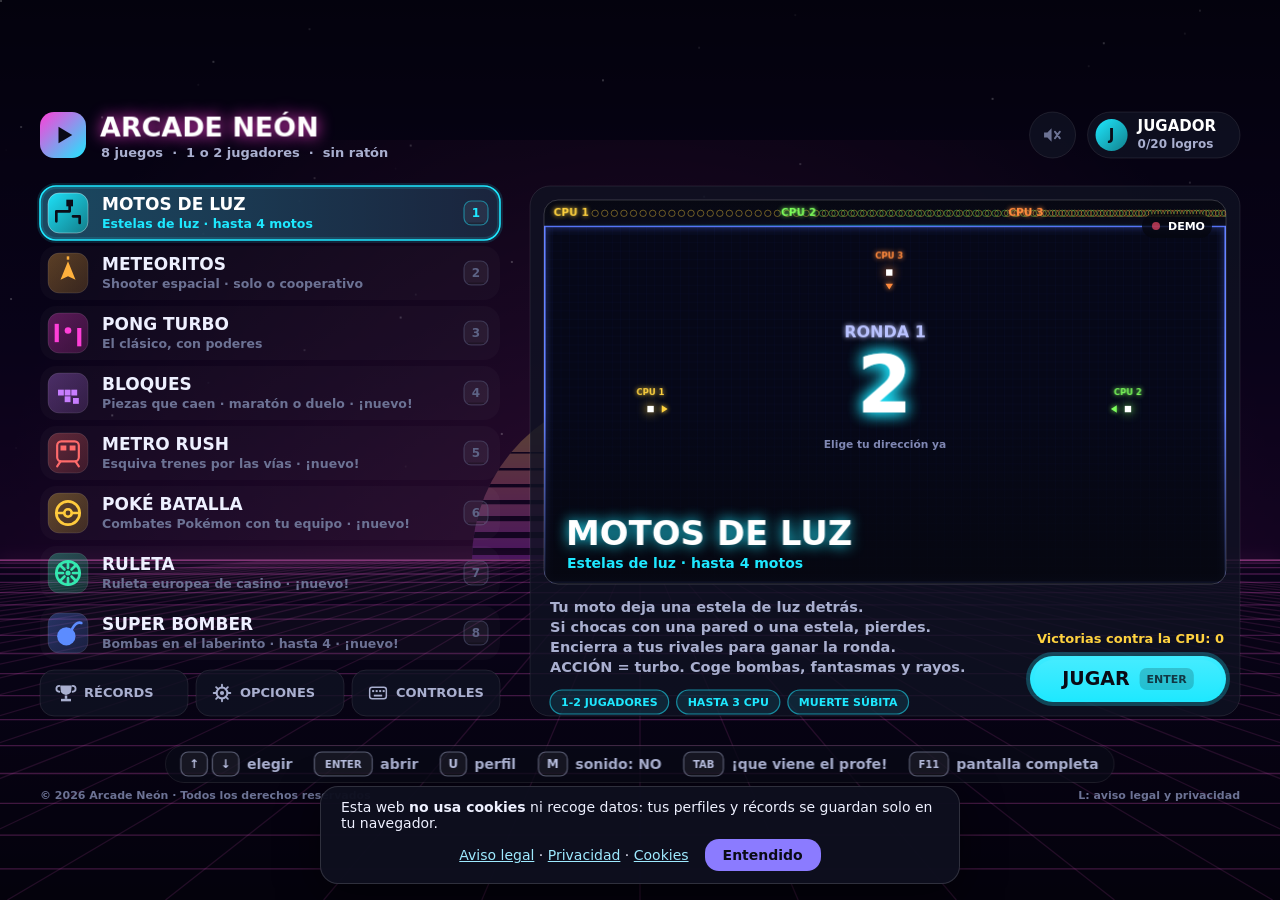
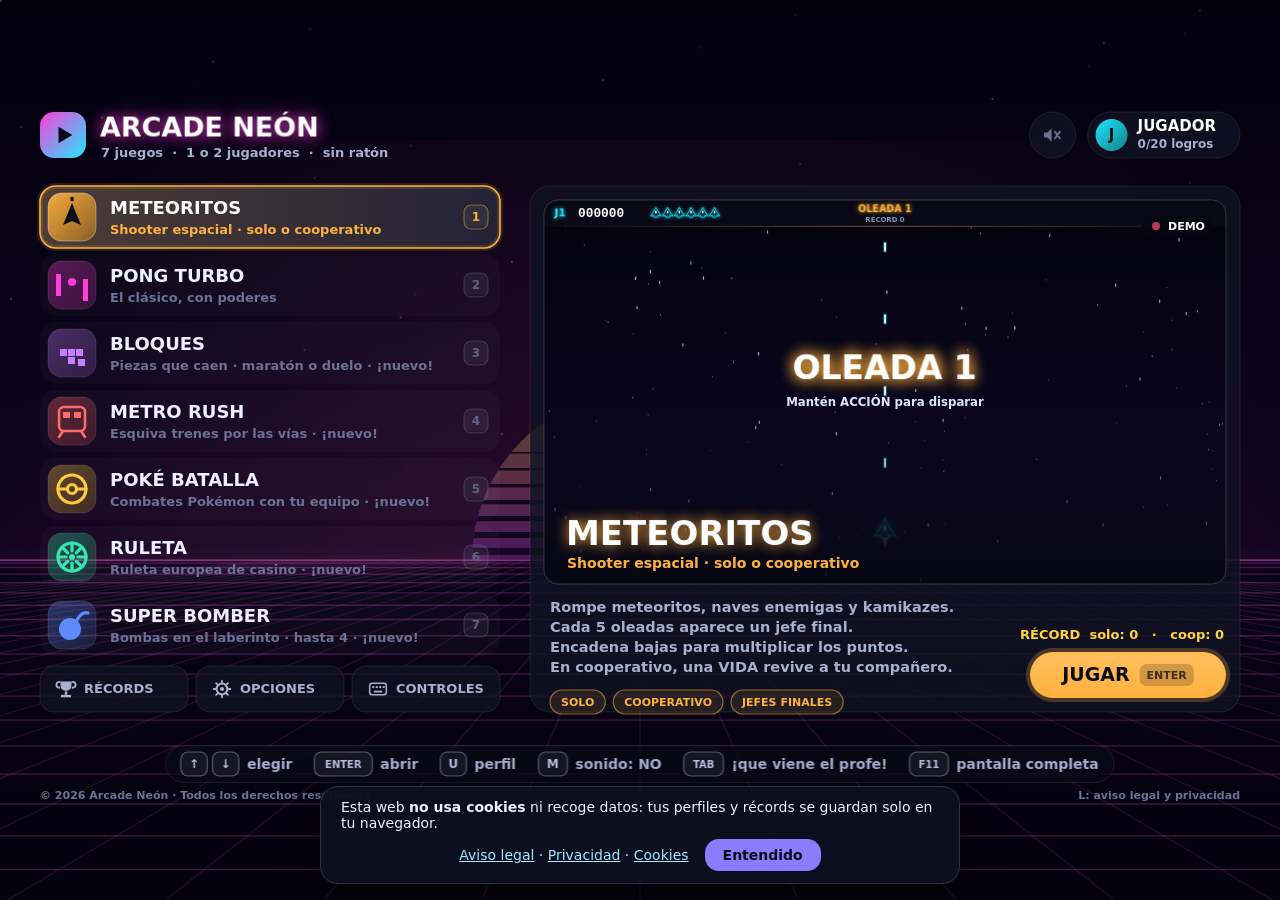
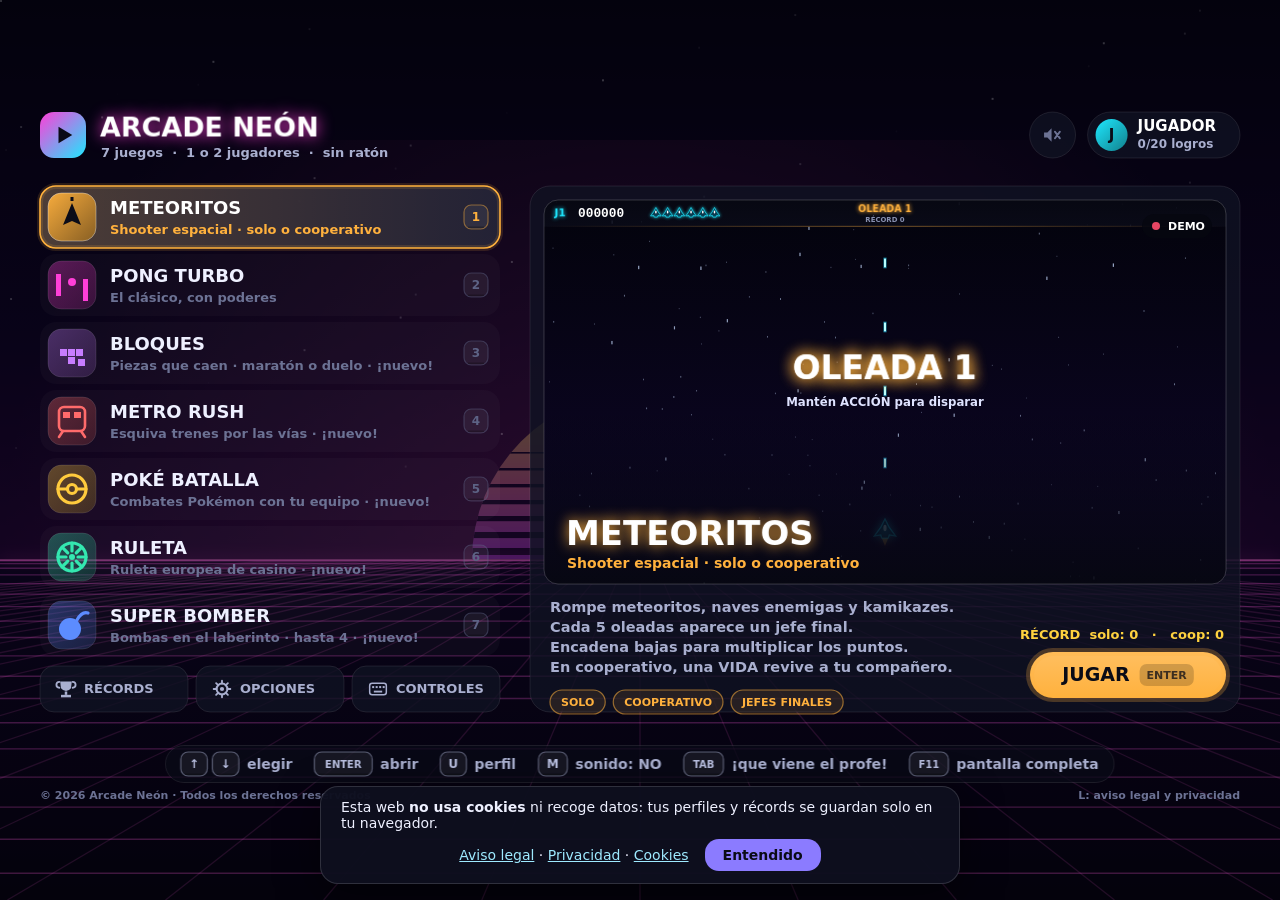
